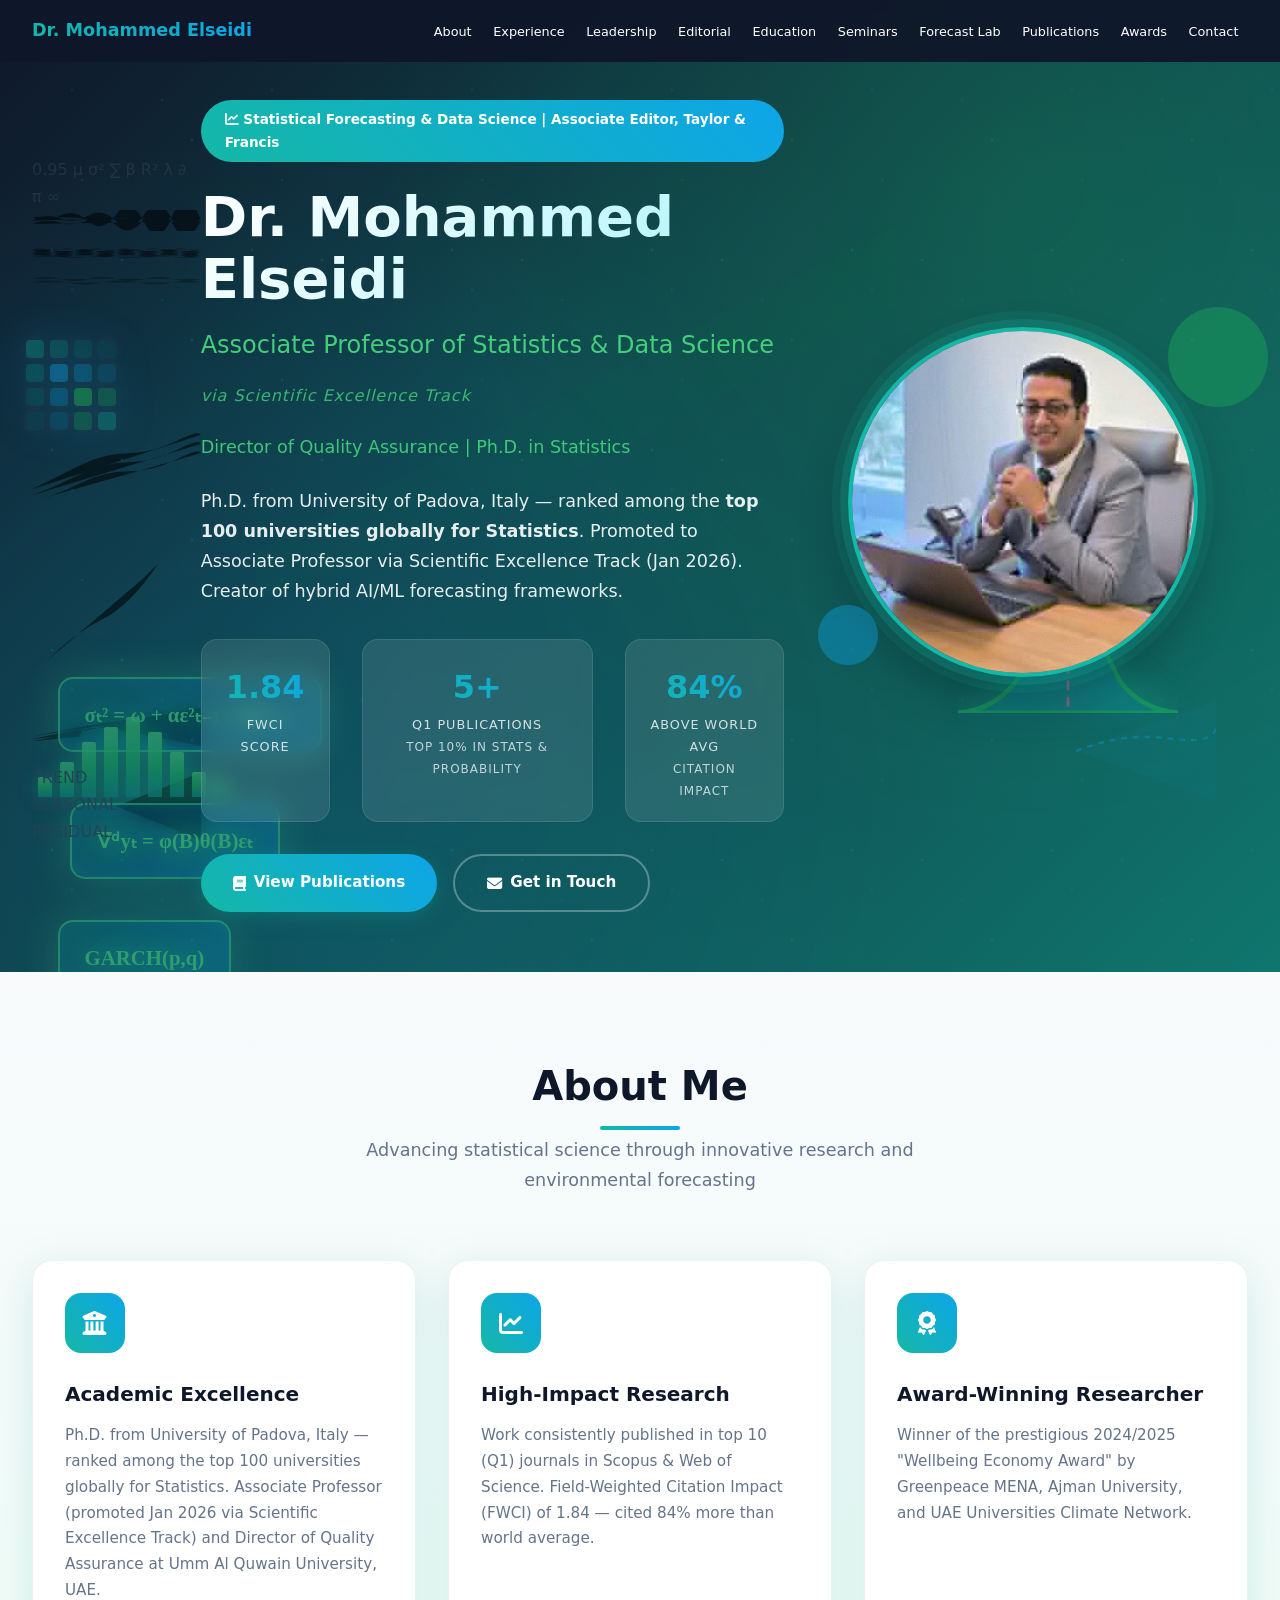
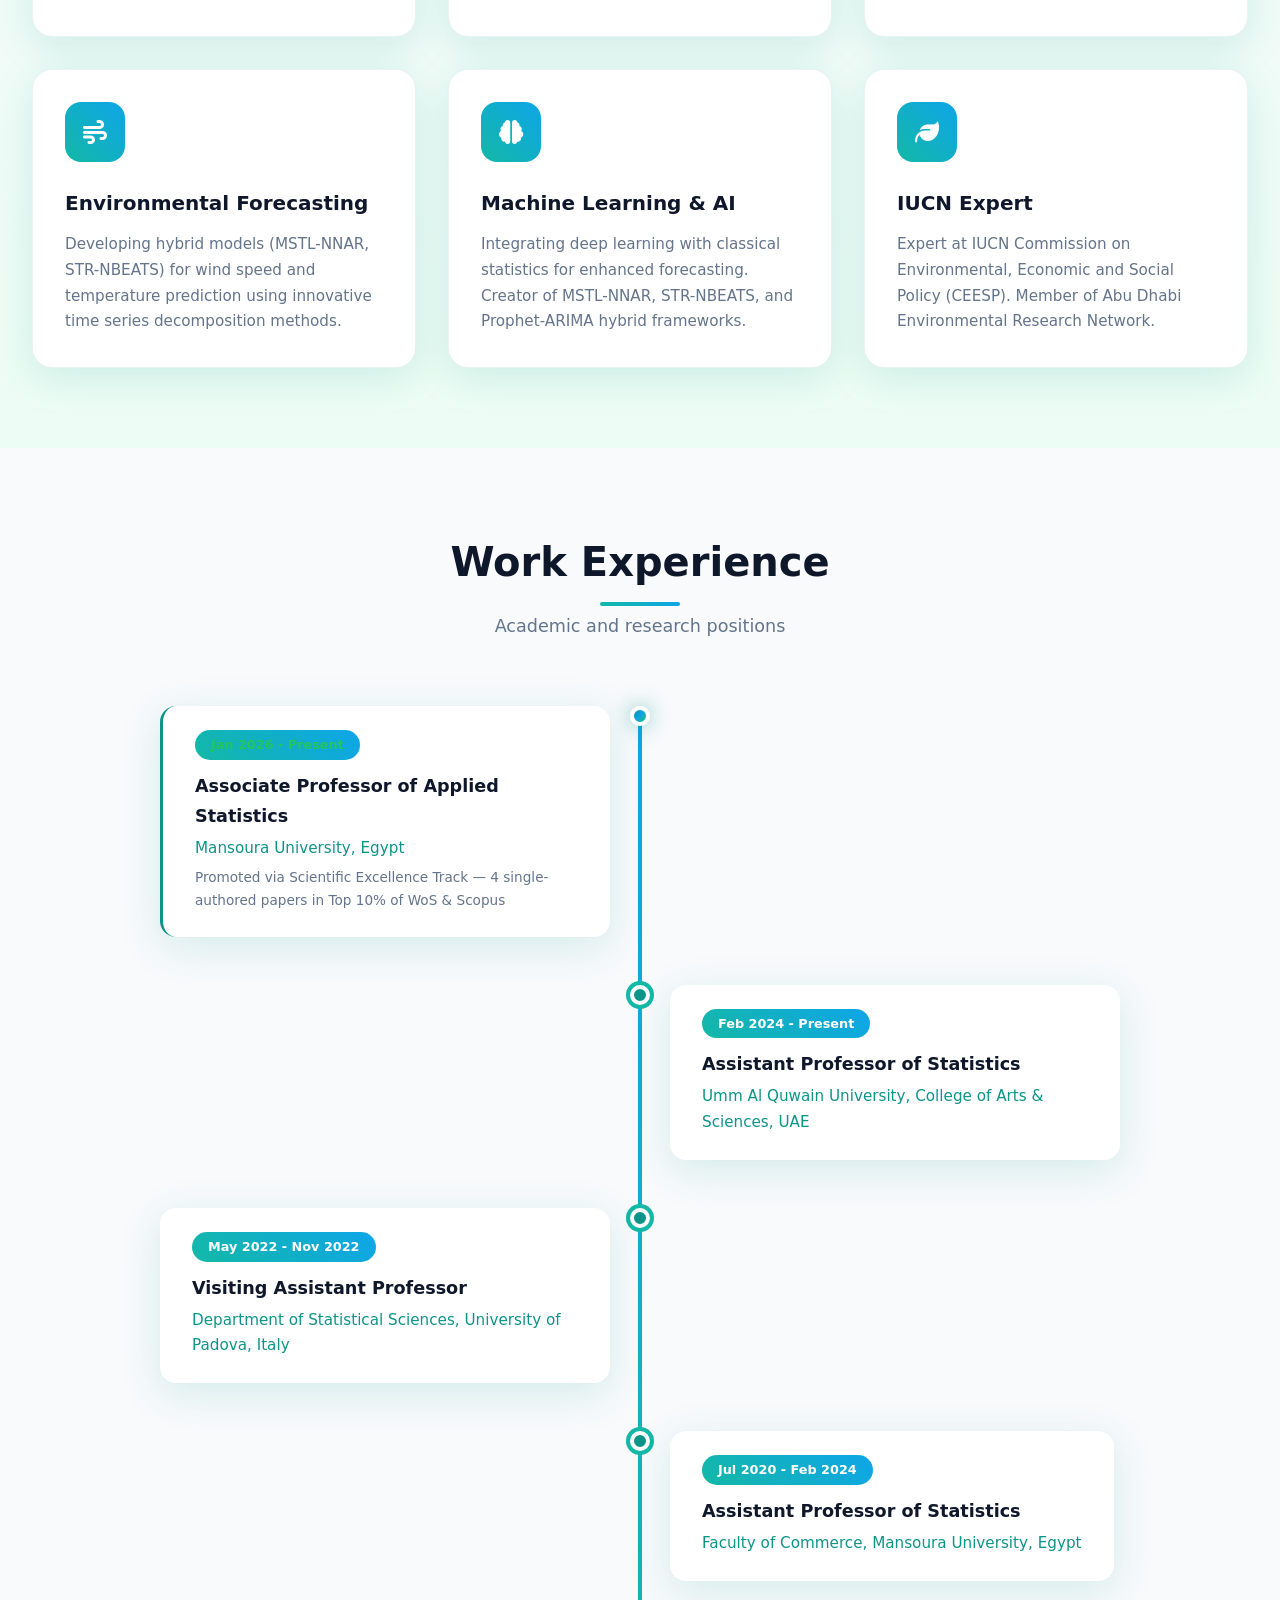
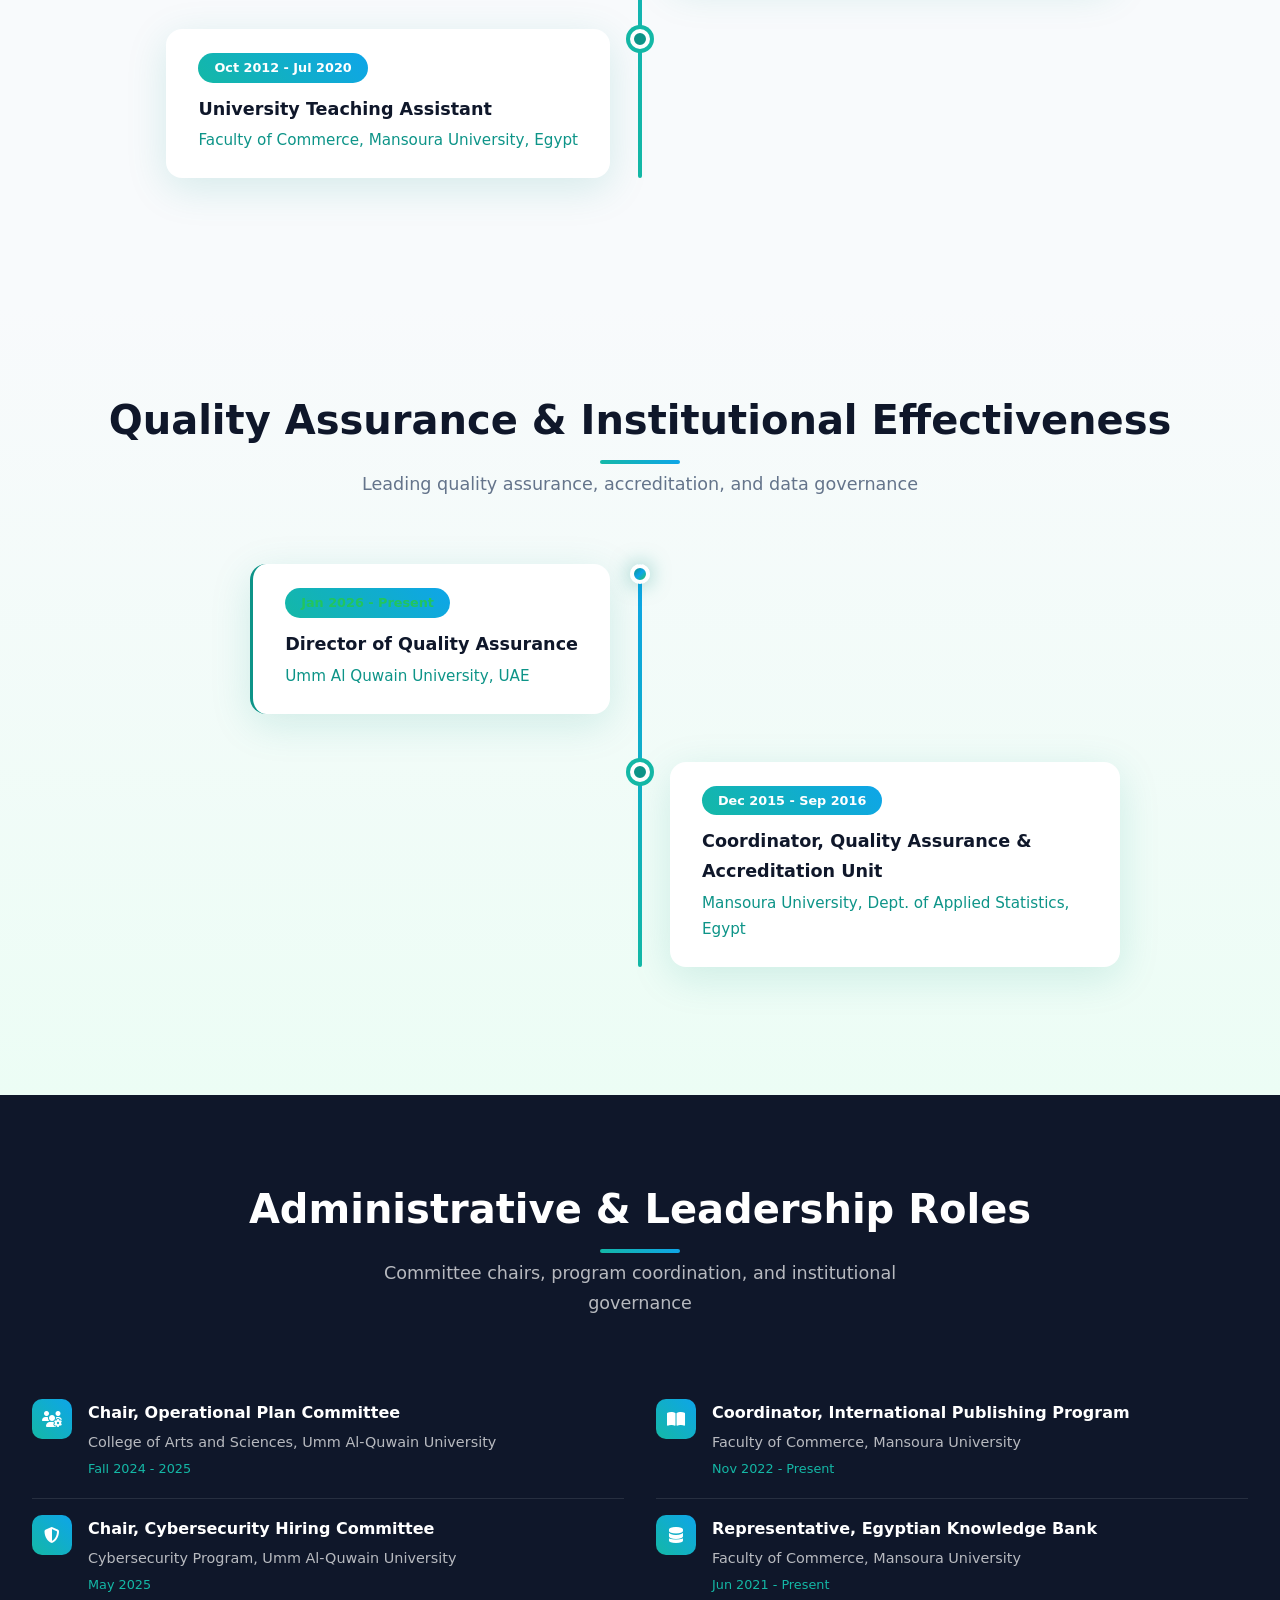
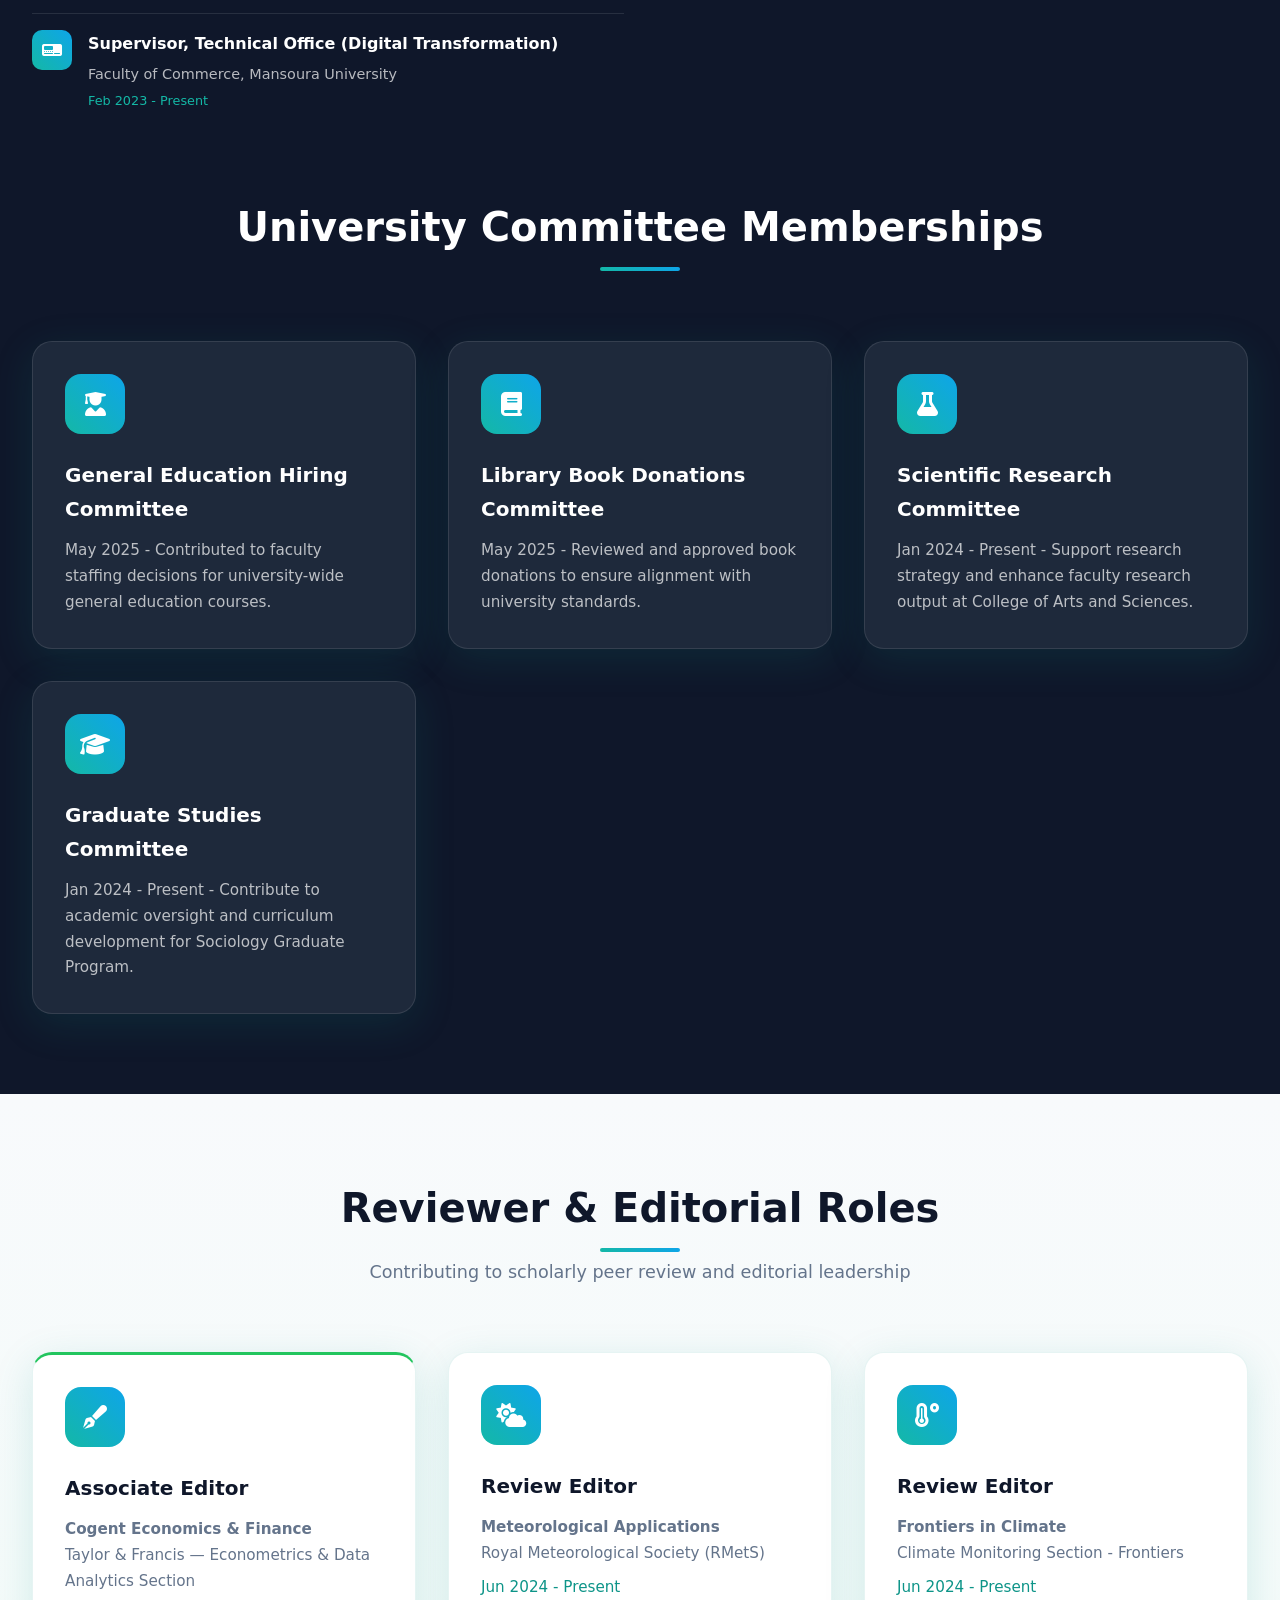
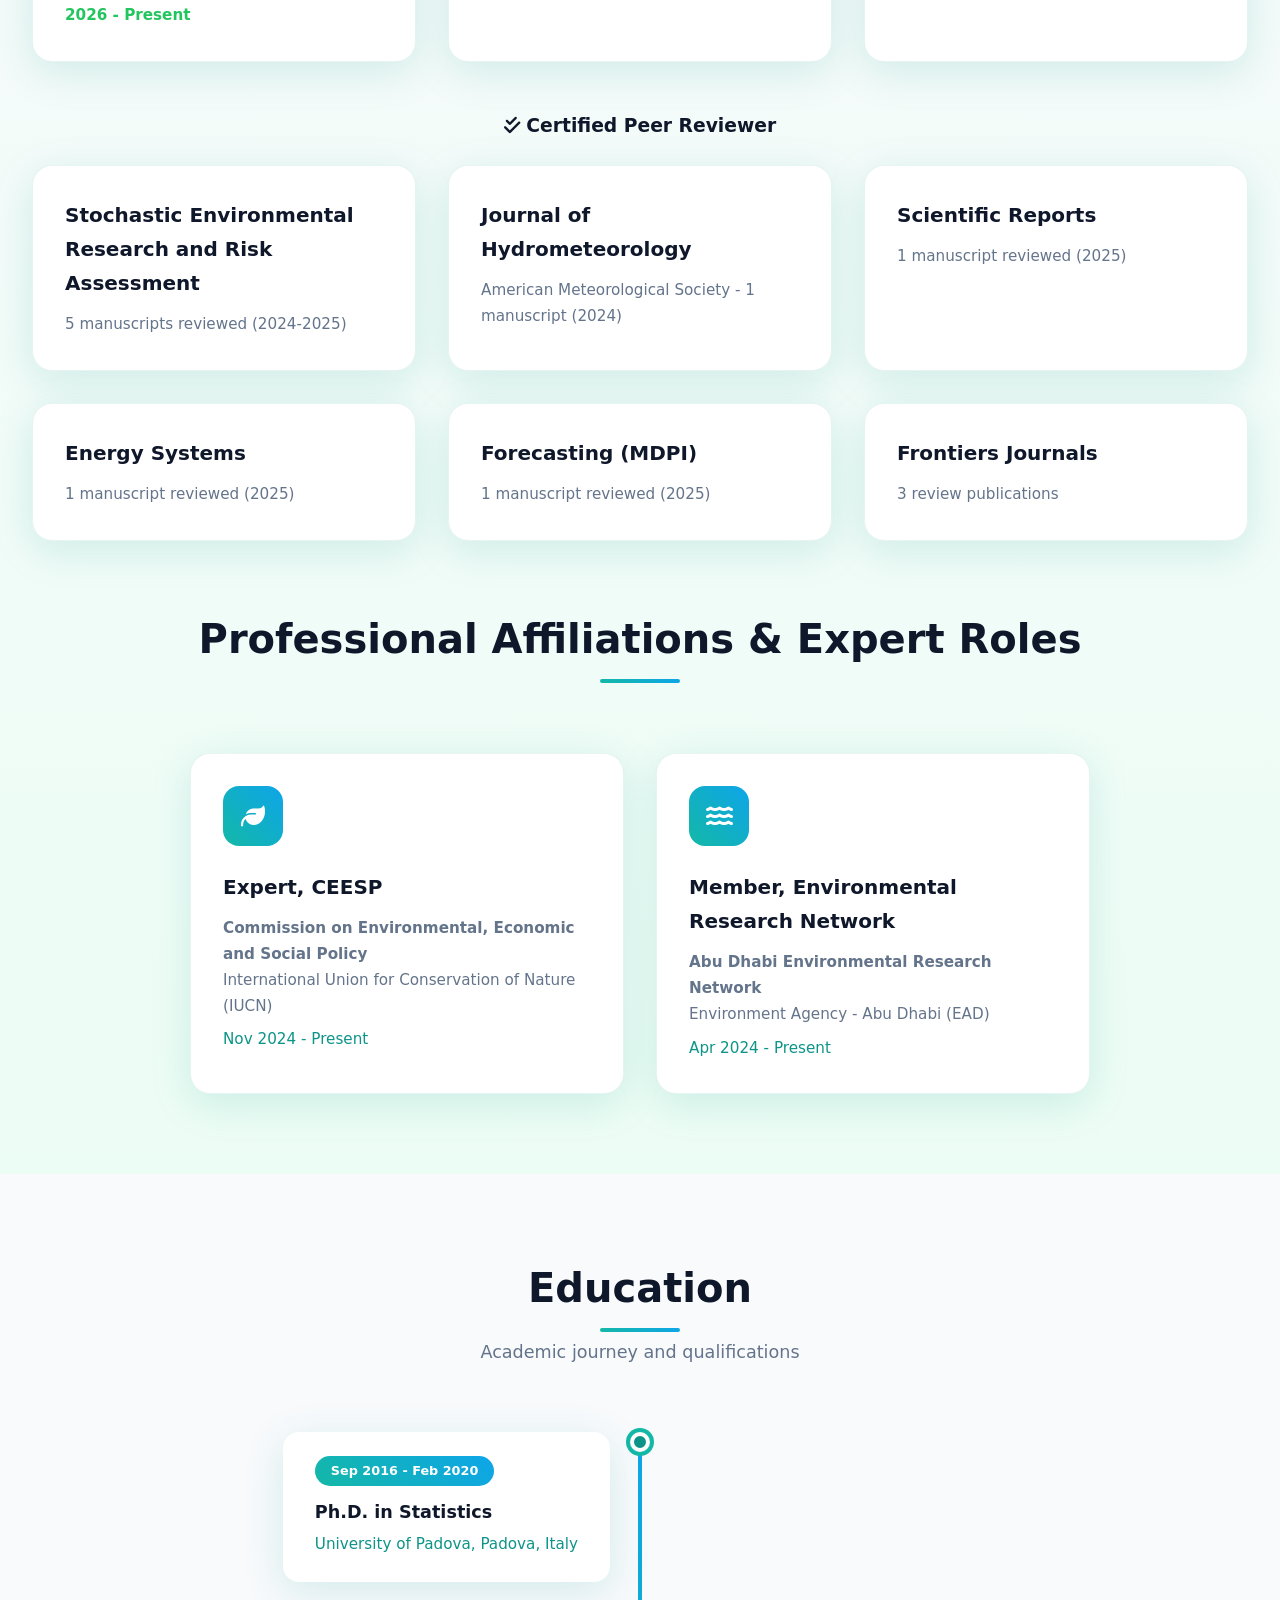
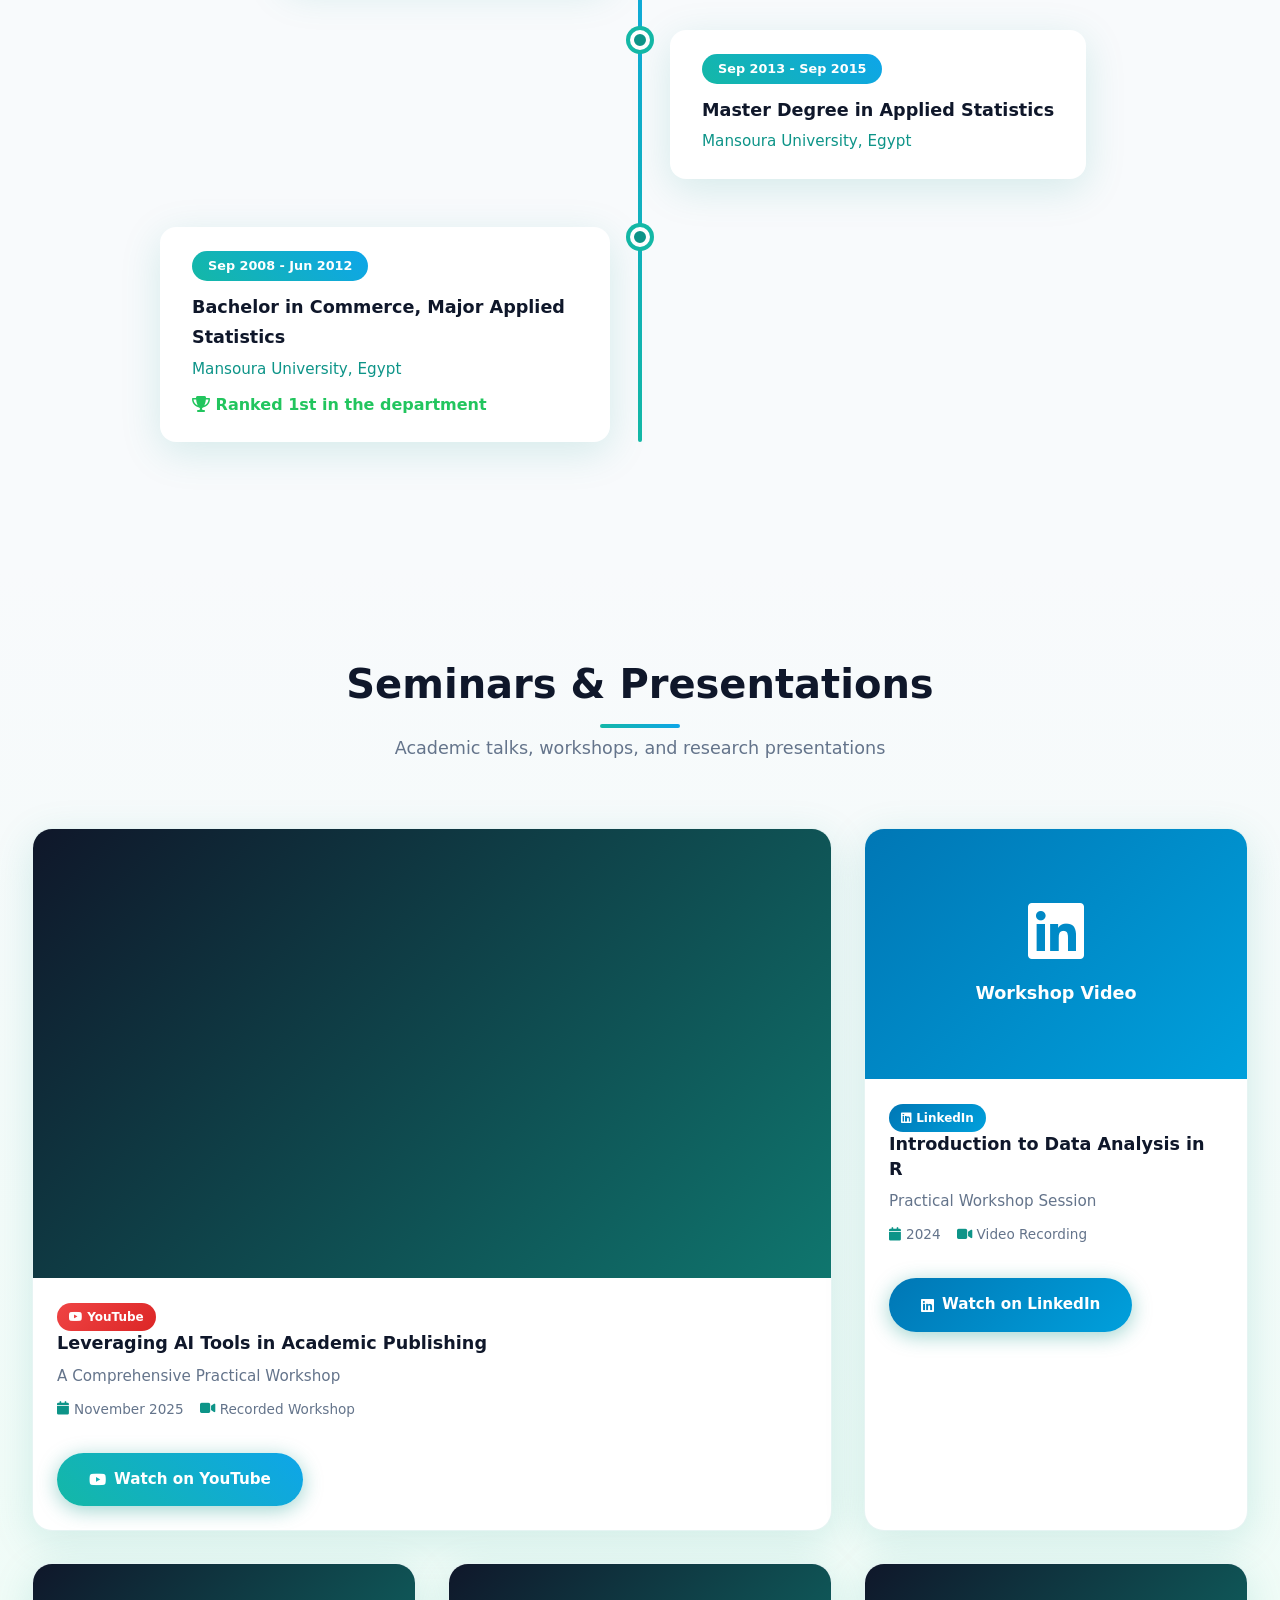
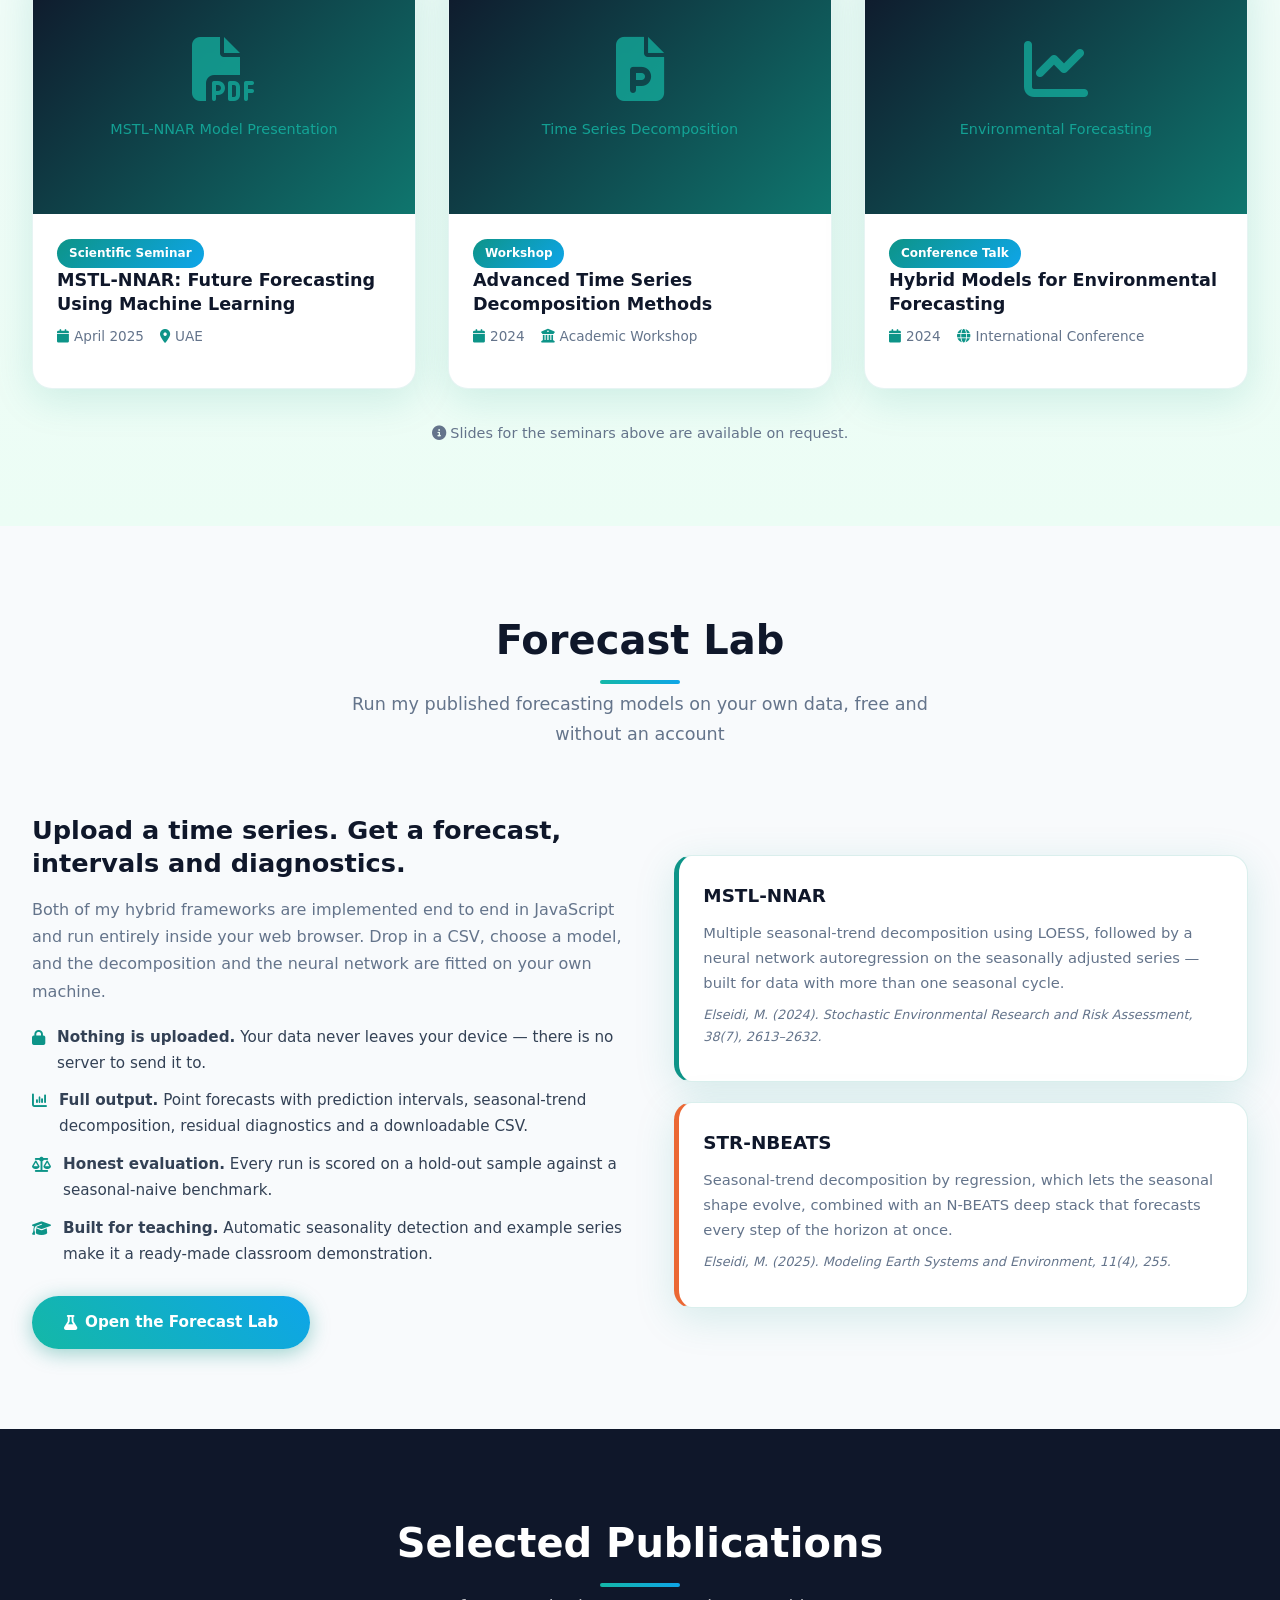
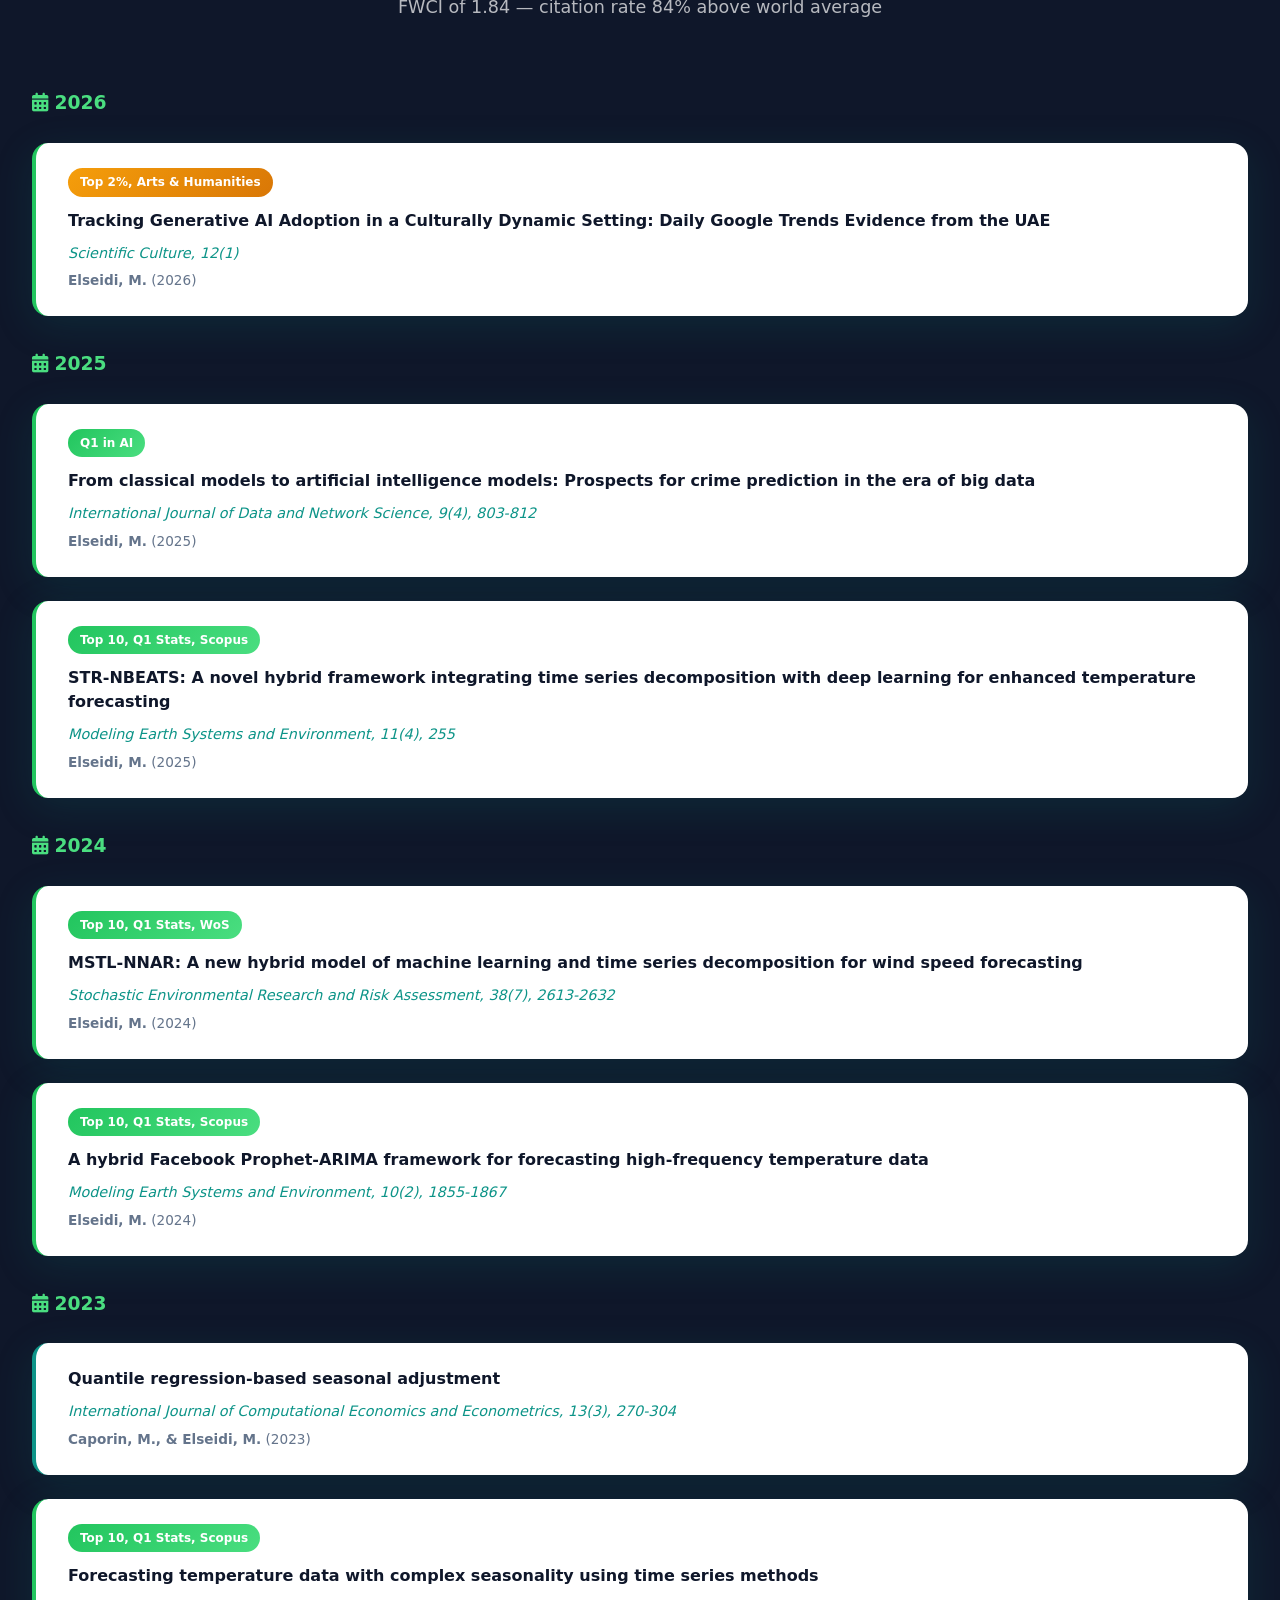
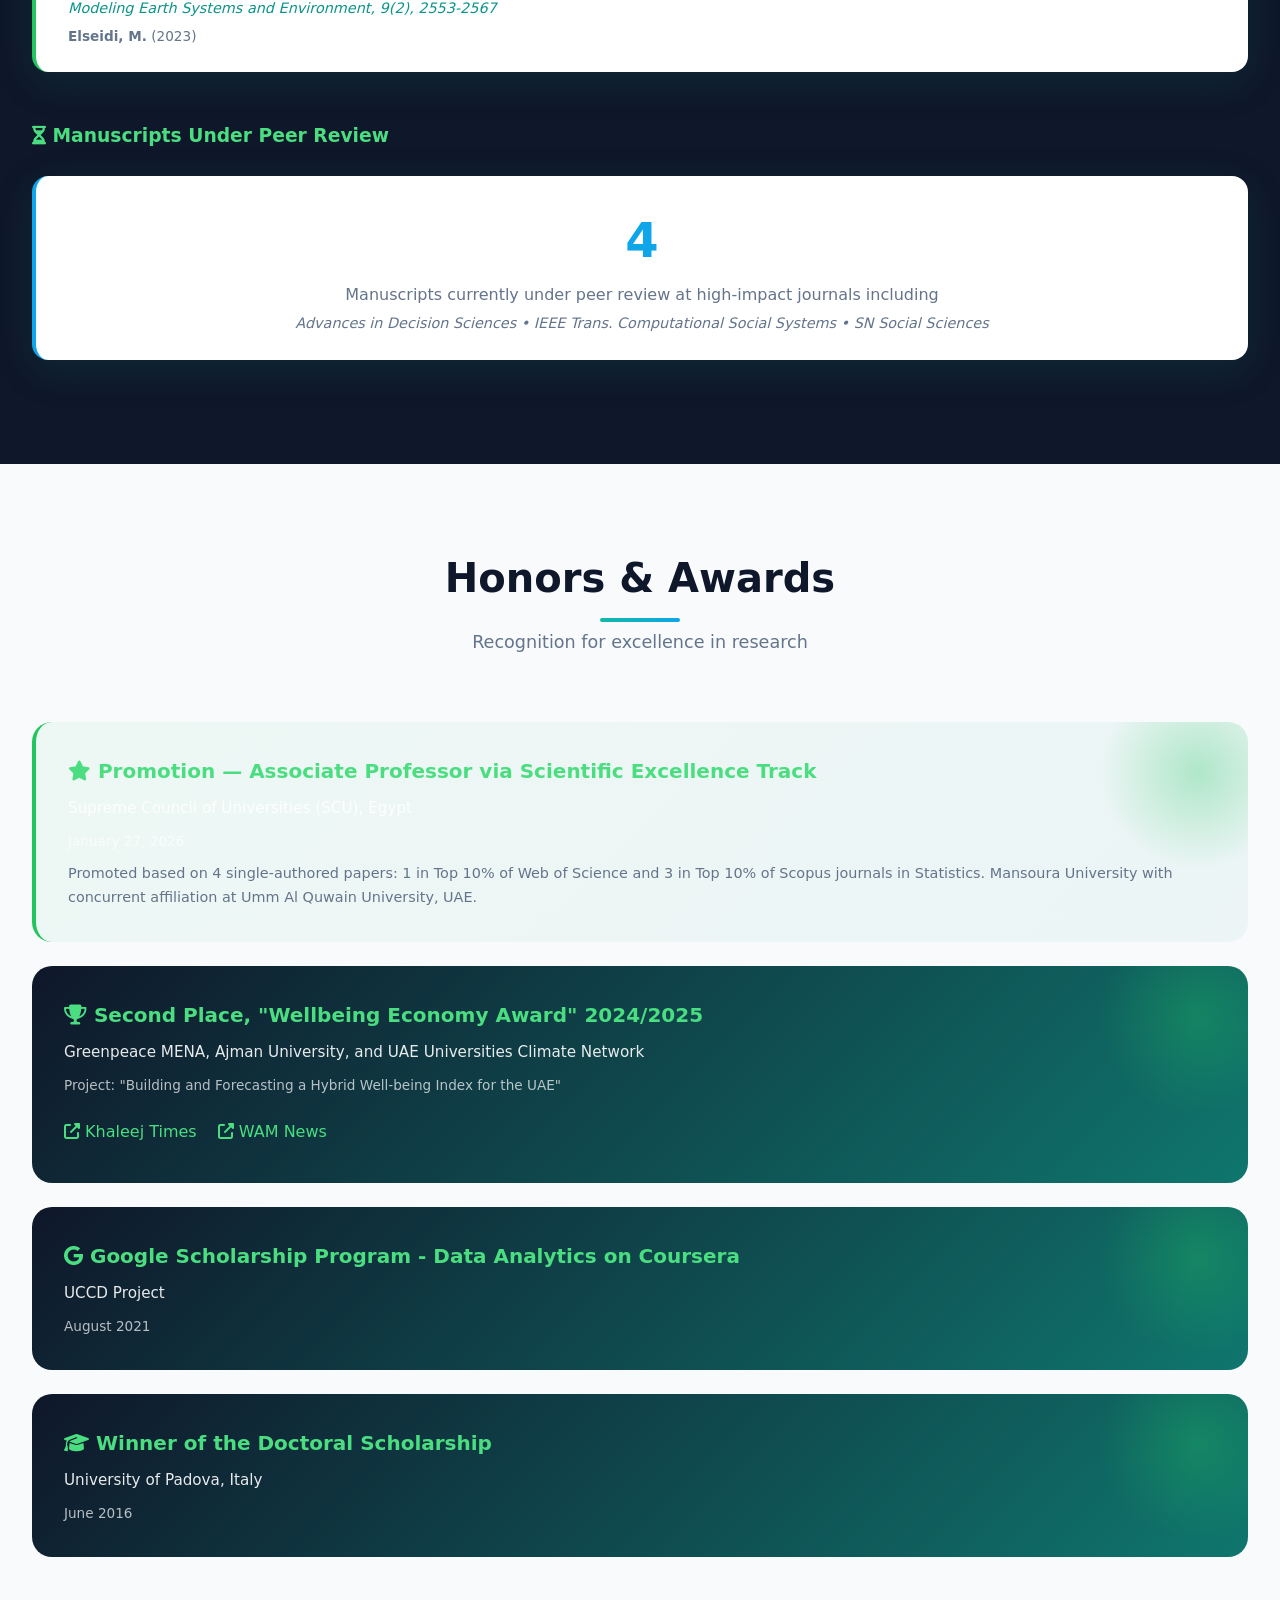
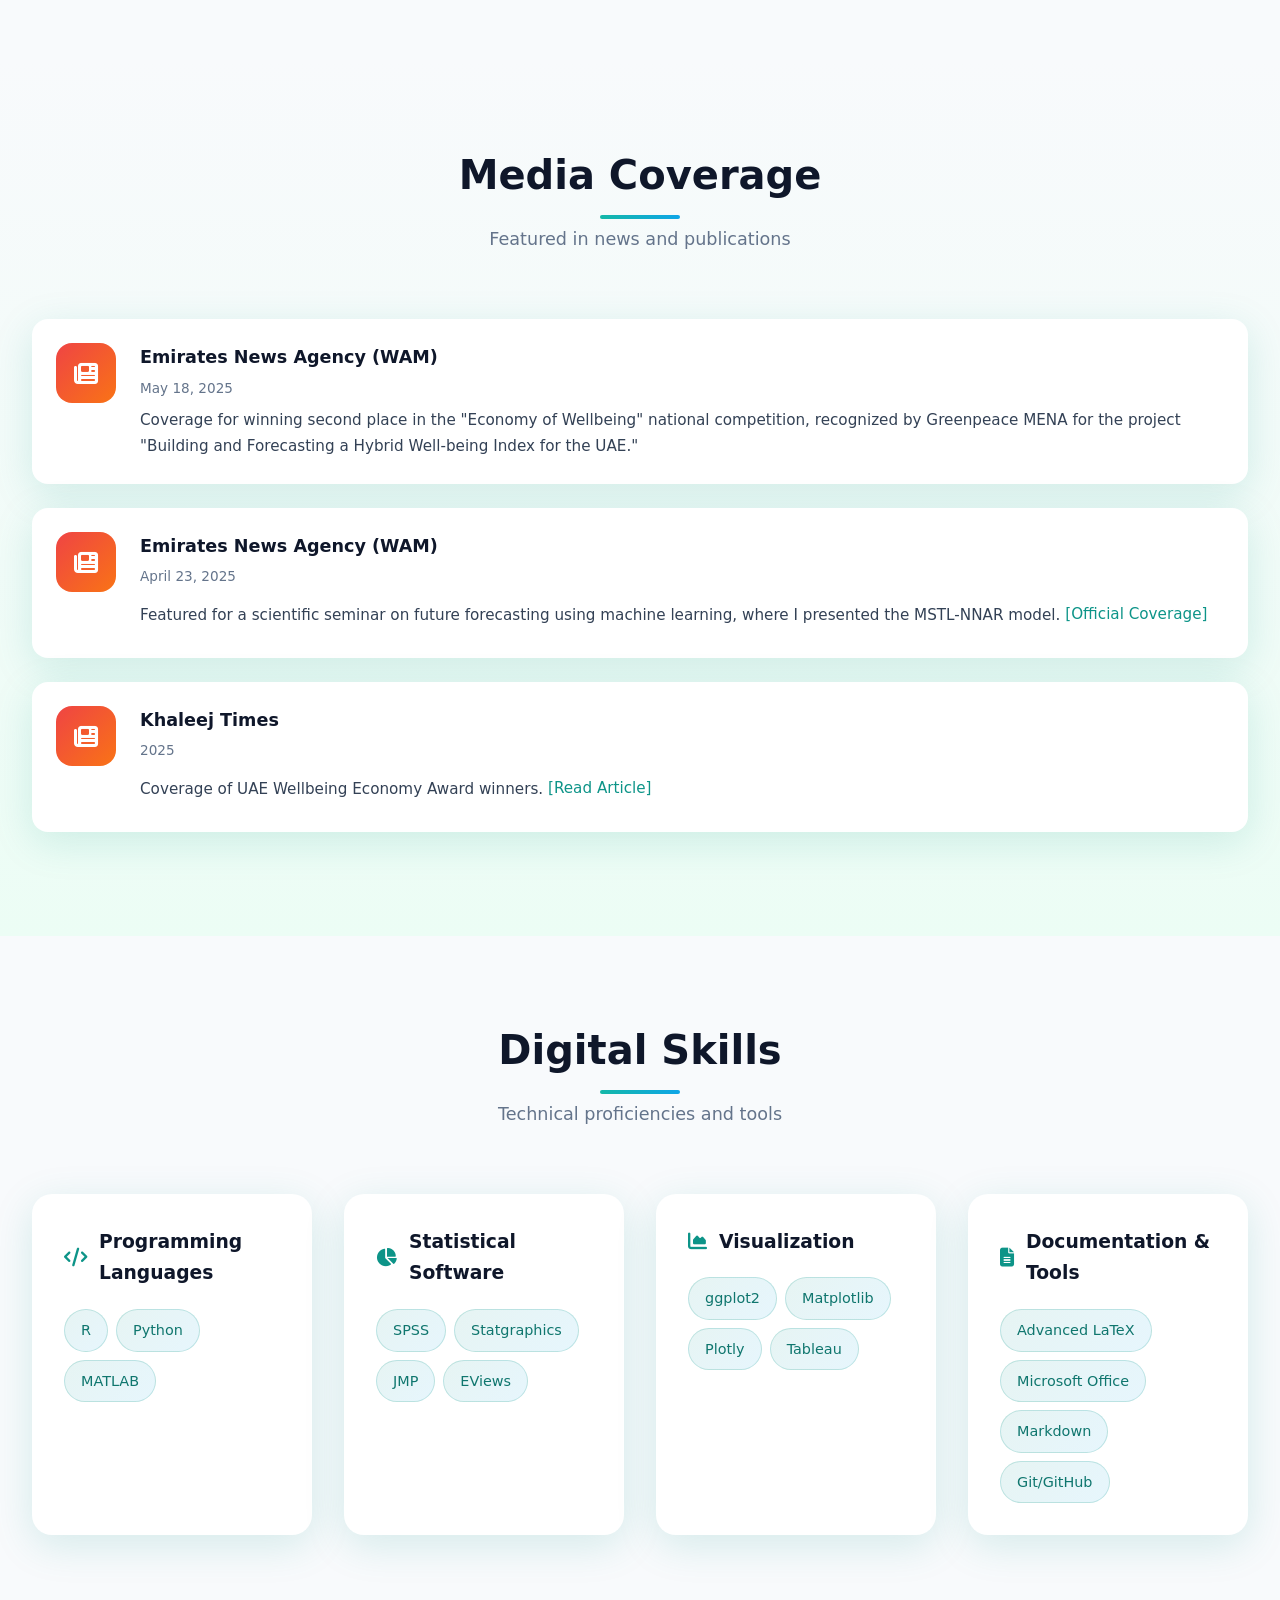
==== index.html @ a6ea99f8 "Add the portrait to the repo and use it for sharing previews The photo previously lived only on Goog" ====
<!DOCTYPE html>
<html lang="en">
<head>
    <meta charset="UTF-8">
    <meta name="viewport" content="width=device-width, initial-scale=1.0">
    <title>Dr. Mohammed Elseidi | Associate Professor of Statistics & Data Science</title>
    <meta name="description" content="Dr. Mohammed Elseidi - Associate Professor of Statistics & Data Science | Director of Quality Assurance | Ph.D. from University of Padova. Specialized in time series forecasting, ML/AI, and environmental data science.">
    <link rel="canonical" href="https://melseidi.github.io/mohammed-elseidi-website/">
    <meta name="author" content="Dr. Mohammed Elseidi">
    <meta name="theme-color" content="#0f172a">
    <meta name="robots" content="index, follow">

    <!-- Social sharing cards -->
    <meta property="og:type" content="profile">
    <meta property="og:title" content="Dr. Mohammed Elseidi | Associate Professor of Statistics &amp; Data Science">
    <meta property="og:description" content="Time series forecasting researcher, creator of the MSTL-NNAR and STR-NBEATS hybrid frameworks. Associate Professor and Director of Quality Assurance, Umm Al Quwain University.">
    <meta property="og:url" content="https://melseidi.github.io/mohammed-elseidi-website/">
    <meta property="og:image" content="https://melseidi.github.io/mohammed-elseidi-website/assets/profile.jpg">
    <meta property="og:site_name" content="Dr. Mohammed Elseidi">
    <meta property="profile:first_name" content="Mohammed">
    <meta property="profile:last_name" content="Elseidi">
    <meta name="twitter:card" content="summary">
    <meta name="twitter:title" content="Dr. Mohammed Elseidi | Statistics &amp; Data Science">
    <meta name="twitter:description" content="Time series forecasting, hybrid ML models, environmental data science. Try the models on your own data in the Forecast Lab.">
    <meta name="twitter:image" content="https://melseidi.github.io/mohammed-elseidi-website/assets/profile.jpg">

    <link rel="icon" href="favicon.svg" type="image/svg+xml">
    <link rel="apple-touch-icon" href="favicon.svg">

    <link rel="preconnect" href="https://cdnjs.cloudflare.com" crossorigin>
    <link rel="stylesheet" href="https://cdnjs.cloudflare.com/ajax/libs/font-awesome/6.4.0/css/all.min.css">

    <!-- Structured data so search engines understand who this page is about -->
    <script type="application/ld+json">
    {
      "@context": "https://schema.org",
      "@type": "Person",
      "name": "Mohammed Elseidi",
      "honorificPrefix": "Dr.",
      "givenName": "Mohammed",
      "familyName": "Elseidi",
      "jobTitle": "Associate Professor of Statistics & Data Science",
      "description": "Associate Professor of Statistics and Data Science and Director of Quality Assurance at Umm Al Quwain University. Research in time series forecasting, hybrid machine-learning models and environmental data science.",
      "url": "https://melseidi.github.io/mohammed-elseidi-website/",
      "image": "https://melseidi.github.io/mohammed-elseidi-website/assets/profile.jpg",
      "email": "mailto:drmohammed.elseidi@uaqu.ac.ae",
      "worksFor": {
        "@type": "CollegeOrUniversity",
        "name": "Umm Al Quwain University",
        "address": { "@type": "PostalAddress", "addressCountry": "AE", "addressLocality": "Umm Al Quwain" }
      },
      "alumniOf": [
        { "@type": "CollegeOrUniversity", "name": "University of Padova" },
        { "@type": "CollegeOrUniversity", "name": "Mansoura University" }
      ],
      "knowsAbout": ["Time series forecasting", "Statistics", "Machine learning", "Seasonal-trend decomposition", "Environmental data science", "Quality assurance in higher education"],
      "sameAs": [
        "https://www.linkedin.com/in/mohammed-elseidi-7a3288154/",
        "https://www.researchgate.net/profile/Mohammed-Elseidi-2",
        "https://loop.frontiersin.org/people/2758882/overview"
      ]
    }
    </script>
    <style>
        /* ===== Root Variables - Environmental/Data Science Theme ===== */
        :root {
            --primary: #0d9488;
            --primary-dark: #0f766e;
            --primary-light: #14b8a6;
            --secondary: #0ea5e9;
            --secondary-dark: #0284c7;
            --accent: #22c55e;
            --accent-light: #4ade80;
            --dark: #0f172a;
            --dark-light: #1e293b;
            --text: #334155;
            --text-light: #64748b;
            --white: #ffffff;
            --off-white: #f8fafc;
            --gradient-1: linear-gradient(135deg, #0d9488 0%, #0ea5e9 50%, #22c55e 100%);
            --gradient-2: linear-gradient(135deg, #0f172a 0%, #0f766e 100%);
            --gradient-3: linear-gradient(45deg, #14b8a6, #0ea5e9);
            --shadow: 0 10px 40px rgba(13, 148, 136, 0.15);
            --shadow-lg: 0 25px 50px rgba(13, 148, 136, 0.2);
        }

        /* ===== Reset & Base ===== */
        * {
            margin: 0;
            padding: 0;
            box-sizing: border-box;
        }

        html {
            scroll-behavior: smooth;
        }

        body {
            font-family: 'Segoe UI', system-ui, -apple-system, sans-serif;
            line-height: 1.7;
            color: var(--text);
            background: var(--off-white);
            overflow-x: hidden;
        }

        a {
            text-decoration: none;
            color: var(--primary);
            transition: all 0.3s ease;
        }

        a:hover {
            color: var(--secondary);
        }

        /* Keyboard users get a clear focus ring; mouse users do not */
        a:focus-visible, button:focus-visible, [tabindex]:focus-visible {
            outline: 3px solid var(--secondary);
            outline-offset: 3px;
            border-radius: 4px;
        }

        .skip-link {
            position: absolute;
            top: -100px;
            left: 1rem;
            z-index: 2000;
            background: var(--primary);
            color: var(--white);
            padding: 0.75rem 1.25rem;
            border-radius: 0 0 10px 10px;
            font-weight: 600;
        }
        .skip-link:focus { top: 0; color: var(--white); }

        /* Anchored sections stop below the fixed navbar instead of under it */
        section[id] { scroll-margin-top: 80px; }

        @media (prefers-reduced-motion: reduce) {
            *, *::before, *::after {
                animation-duration: 0.01ms !important;
                animation-iteration-count: 1 !important;
                transition-duration: 0.01ms !important;
            }
            html { scroll-behavior: auto; }
        }

        /* ===== Navigation ===== */
        .navbar {
            position: fixed;
            top: 0;
            width: 100%;
            background: rgba(15, 23, 42, 0.95);
            backdrop-filter: blur(10px);
            padding: 1rem 0;
            z-index: 1000;
            transition: all 0.3s ease;
        }

        .nav-container {
            max-width: 1400px;
            margin: 0 auto;
            padding: 0 2rem;
            display: flex;
            justify-content: space-between;
            align-items: center;
        }

        .nav-logo {
            font-size: 1.25rem;
            font-weight: 700;
            white-space: nowrap;
            flex: none;
            background: var(--gradient-3);
            -webkit-background-clip: text;
            -webkit-text-fill-color: transparent;
            background-clip: text;
        }

        .nav-links {
            display: flex;
            list-style: none;
            gap: 0.5rem;
            flex-wrap: wrap;
            justify-content: center;
        }

        .nav-links a {
            color: var(--white);
            padding: 0.5rem 0.85rem;
            border-radius: 25px;
            font-size: 0.85rem;
            white-space: nowrap;
            font-weight: 500;
            transition: all 0.3s ease;
        }

        .nav-links a:hover {
            background: var(--primary);
            color: var(--white);
        }

        .nav-toggle {
            display: none;
            flex-direction: column;
            cursor: pointer;
            gap: 5px;
            background: none;
            border: 0;
            padding: 0.5rem;
            margin: -0.5rem;
        }
        .nav-toggle span { transition: transform 0.25s ease, opacity 0.25s ease; }
        .nav-toggle[aria-expanded="true"] span:nth-child(1) { transform: translateY(8px) rotate(45deg); }
        .nav-toggle[aria-expanded="true"] span:nth-child(2) { opacity: 0; }
        .nav-toggle[aria-expanded="true"] span:nth-child(3) { transform: translateY(-8px) rotate(-45deg); }

        .nav-toggle span {
            width: 25px;
            height: 3px;
            background: var(--white);
            border-radius: 2px;
            transition: 0.3s;
        }

        /* ===== Hero Section ===== */
        .hero {
            min-height: 100vh;
            background: var(--gradient-2);
            display: flex;
            align-items: center;
            padding: 100px 2rem 60px;
            position: relative;
            overflow: hidden;
        }

        .hero::before {
            content: '';
            position: absolute;
            top: 0;
            left: 0;
            right: 0;
            bottom: 0;
            background:
                radial-gradient(circle at 20% 80%, rgba(14, 165, 233, 0.15) 0%, transparent 50%),
                radial-gradient(circle at 80% 20%, rgba(34, 197, 94, 0.15) 0%, transparent 50%),
                radial-gradient(circle at 40% 40%, rgba(13, 148, 136, 0.1) 0%, transparent 40%);
            pointer-events: none;
        }

        /* Animated data particles */
        .hero::after {
            content: '';
            position: absolute;
            width: 100%;
            height: 100%;
            background-image:
                radial-gradient(2px 2px at 20px 30px, rgba(20, 184, 166, 0.4), transparent),
                radial-gradient(2px 2px at 40px 70px, rgba(14, 165, 233, 0.3), transparent),
                radial-gradient(2px 2px at 50px 160px, rgba(34, 197, 94, 0.3), transparent),
                radial-gradient(2px 2px at 90px 40px, rgba(20, 184, 166, 0.4), transparent),
                radial-gradient(2px 2px at 130px 80px, rgba(14, 165, 233, 0.3), transparent),
                radial-gradient(2px 2px at 160px 120px, rgba(34, 197, 94, 0.4), transparent);
            background-size: 200px 200px;
            animation: sparkle 4s linear infinite;
            opacity: 0.6;
        }

        @keyframes sparkle {
            0% { transform: translateY(0); }
            100% { transform: translateY(-200px); }
        }

        /* Binary Data Stream */
        .binary-stream {
            position: absolute;
            width: 100%;
            height: 100%;
            overflow: hidden;
            opacity: 0.25;
        }

        .binary-column {
            position: absolute;
            top: -100%;
            font-family: 'Courier New', monospace;
            font-size: 16px;
            font-weight: bold;
            color: #4ade80;
            writing-mode: vertical-rl;
            animation: binaryFall 12s linear infinite;
            text-shadow: 0 0 15px #4ade80, 0 0 30px #22c55e, 0 0 45px #0ea5e9;
        }

        .binary-column:nth-child(odd) {
            color: #0ea5e9;
            text-shadow: 0 0 15px #0ea5e9, 0 0 30px #14b8a6, 0 0 45px #f472b6;
        }

        .binary-column:nth-child(1) { left: 3%; animation-delay: 0s; animation-duration: 12s; }
        .binary-column:nth-child(2) { left: 8%; animation-delay: 2s; animation-duration: 18s; }
        .binary-column:nth-child(3) { left: 13%; animation-delay: 4s; animation-duration: 14s; }
        .binary-column:nth-child(4) { left: 18%; animation-delay: 1s; animation-duration: 16s; }
        .binary-column:nth-child(5) { left: 23%; animation-delay: 3s; animation-duration: 13s; }
        .binary-column:nth-child(6) { left: 78%; animation-delay: 5s; animation-duration: 17s; }
        .binary-column:nth-child(7) { left: 83%; animation-delay: 2.5s; animation-duration: 15s; }
        .binary-column:nth-child(8) { left: 88%; animation-delay: 4.5s; animation-duration: 14s; }
        .binary-column:nth-child(9) { left: 93%; animation-delay: 1.5s; animation-duration: 16s; }
        .binary-column:nth-child(10) { left: 98%; animation-delay: 3.5s; animation-duration: 13s; }

        @keyframes binaryFall {
            0% { transform: translateY(0); }
            100% { transform: translateY(200vh); }
        }

        /* Formula Boxes */
        .formula-boxes {
            position: absolute;
            width: 100%;
            height: 100%;
            pointer-events: none;
            z-index: 0;
        }

        /* The animated background is decoration: it sits behind the copy and
           is toned down so the headline, not the maths, is what reads first. */
        .bg-animation { opacity: 0.55; pointer-events: none; }

        .formula-box {
            position: absolute;
            background: linear-gradient(135deg, rgba(13, 148, 136, 0.4), rgba(14, 165, 233, 0.4));
            border: 2px solid rgba(74, 222, 128, 0.7);
            border-radius: 15px;
            padding: 18px 25px;
            font-family: 'Times New Roman', serif;
            font-size: 1.3rem;
            font-weight: bold;
            color: #4ade80;
            backdrop-filter: blur(8px);
            animation: formulaFloat 12s ease-in-out infinite;
            white-space: nowrap;
            text-shadow: 0 0 25px rgba(74, 222, 128, 1), 0 0 50px rgba(14, 165, 233, 0.7);
            box-shadow: 0 0 40px rgba(74, 222, 128, 0.4), inset 0 0 25px rgba(14, 165, 233, 0.2);
        }

        /* Position formula boxes away from name and photo */
        .formula-box:nth-child(1) { top: 45%; left: 2%; animation-delay: 0s; }
        .formula-box:nth-child(2) { top: 82%; right: 25%; animation-delay: 4s; }
        .formula-box:nth-child(3) { top: 70%; left: 2%; animation-delay: 8s; }
        .formula-box:nth-child(4) { top: 88%; left: 5%; animation-delay: 12s; }
        .formula-box:nth-child(5) { top: 58%; left: 3%; animation-delay: 6s; }
        .formula-box:nth-child(6) { top: 85%; right: 5%; animation-delay: 10s; }

        @keyframes formulaFloat {
            0%, 100% { transform: translate(0, 0) rotate(0deg); opacity: 0.7; }
            25% { transform: translate(10px, -20px) rotate(2deg); opacity: 1; }
            50% { transform: translate(-5px, -40px) rotate(-1deg); opacity: 0.8; }
            75% { transform: translate(15px, -20px) rotate(1deg); opacity: 0.9; }
        }

        /* Scatter Plot Dots */
        .scatter-plot {
            position: absolute;
            width: 100%;
            height: 100%;
        }

        .scatter-dot {
            position: absolute;
            width: 12px;
            height: 12px;
            background: linear-gradient(135deg, #f472b6, #0ea5e9);
            border-radius: 50%;
            opacity: 0;
            box-shadow: 0 0 20px #f472b6, 0 0 40px #0ea5e9;
            animation: scatterAppear 6s ease-in-out infinite;
        }

        .scatter-dot:nth-child(1) { top: 20%; left: 25%; animation-delay: 0s; }
        .scatter-dot:nth-child(2) { top: 35%; left: 28%; animation-delay: 0.3s; }
        .scatter-dot:nth-child(3) { top: 25%; left: 32%; animation-delay: 0.6s; }
        .scatter-dot:nth-child(4) { top: 40%; left: 35%; animation-delay: 0.9s; }
        .scatter-dot:nth-child(5) { top: 30%; left: 38%; animation-delay: 1.2s; }
        .scatter-dot:nth-child(6) { top: 45%; left: 42%; animation-delay: 1.5s; }
        .scatter-dot:nth-child(7) { top: 35%; left: 45%; animation-delay: 1.8s; }
        .scatter-dot:nth-child(8) { top: 50%; left: 48%; animation-delay: 2.1s; }
        .scatter-dot:nth-child(9) { top: 40%; left: 52%; animation-delay: 2.4s; }
        .scatter-dot:nth-child(10) { top: 55%; left: 55%; animation-delay: 2.7s; }
        .scatter-dot:nth-child(11) { top: 45%; left: 58%; animation-delay: 3s; }
        .scatter-dot:nth-child(12) { top: 60%; left: 62%; animation-delay: 3.3s; }

        @keyframes scatterAppear {
            0%, 100% { opacity: 0; transform: scale(0); }
            20% { opacity: 0.8; transform: scale(1.5); }
            40%, 80% { opacity: 0.6; transform: scale(1); }
        }

        /* Regression Line */
        .regression-line {
            position: absolute;
            top: 15%;
            left: 20%;
            width: 50%;
            height: 50%;
            opacity: 0.5;
        }

        .regression-line svg {
            width: 100%;
            height: 100%;
        }

        .reg-path {
            fill: none;
            stroke: var(--accent);
            stroke-width: 2;
            stroke-dasharray: 500;
            stroke-dashoffset: 500;
            animation: drawRegression 6s ease-in-out infinite;
        }

        .confidence-band {
            fill: rgba(34, 197, 94, 0.1);
            animation: bandPulse 6s ease-in-out infinite;
        }

        @keyframes drawRegression {
            0% { stroke-dashoffset: 500; }
            50% { stroke-dashoffset: 0; }
            100% { stroke-dashoffset: -500; }
        }

        @keyframes bandPulse {
            0%, 100% { opacity: 0.1; }
            50% { opacity: 0.3; }
        }

        /* Time Series Forecast */
        .forecast-area {
            position: absolute;
            bottom: 15%;
            right: 5%;
            width: 350px;
            height: 150px;
            opacity: 0.6;
        }

        .forecast-area svg {
            width: 100%;
            height: 100%;
        }

        .historical-line {
            fill: none;
            stroke: var(--primary-light);
            stroke-width: 2;
            stroke-dasharray: 300;
            stroke-dashoffset: 300;
            animation: drawForecast 8s ease-in-out infinite;
        }

        .forecast-line {
            fill: none;
            stroke: var(--secondary);
            stroke-width: 2;
            stroke-dasharray: 5, 5;
            stroke-dashoffset: 200;
            animation: drawForecast 8s ease-in-out infinite 2s;
        }

        .forecast-cone {
            fill: rgba(14, 165, 233, 0.15);
            animation: conePulse 8s ease-in-out infinite;
        }

        @keyframes drawForecast {
            0% { stroke-dashoffset: 300; }
            50% { stroke-dashoffset: 0; }
            100% { stroke-dashoffset: -300; }
        }

        @keyframes conePulse {
            0%, 100% { opacity: 0; }
            30%, 70% { opacity: 0.2; }
        }

        /* Deep Learning Methods Network */
        .dl-network {
            position: absolute;
            bottom: 8%;
            left: 3%;
            width: 400px;
            height: 280px;
            opacity: 1;
        }

        .dl-node {
            position: absolute;
            padding: 10px 18px;
            background: linear-gradient(135deg, rgba(13, 148, 136, 0.9), rgba(14, 165, 233, 0.9));
            border: 2px solid #4ade80;
            border-radius: 25px;
            color: #fff;
            font-family: 'Segoe UI', system-ui, sans-serif;
            font-size: 0.9rem;
            font-weight: 700;
            text-shadow: 0 0 10px rgba(255,255,255,0.5);
            box-shadow: 0 0 30px rgba(74, 222, 128, 0.6), 0 0 60px rgba(14, 165, 233, 0.4), inset 0 0 20px rgba(255,255,255,0.1);
            animation: dlNodePulse 2s ease-in-out infinite;
            z-index: 10;
        }

        .dl-node-1 { top: 5%; left: 0%; animation-delay: 0s; background: linear-gradient(135deg, #ec4899, #f472b6); border-color: #f472b6; }
        .dl-node-2 { top: 35%; left: 0%; animation-delay: 0.3s; background: linear-gradient(135deg, #8b5cf6, #a78bfa); border-color: #a78bfa; }
        .dl-node-3 { top: 65%; left: 0%; animation-delay: 0.6s; background: linear-gradient(135deg, #06b6d4, #22d3ee); border-color: #22d3ee; }
        .dl-node-4 { top: 5%; left: 35%; animation-delay: 0.9s; background: linear-gradient(135deg, #f59e0b, #fbbf24); border-color: #fbbf24; }
        .dl-node-5 { top: 35%; left: 40%; animation-delay: 1.2s; background: linear-gradient(135deg, #22c55e, #4ade80); border-color: #4ade80; }
        .dl-node-6 { top: 65%; left: 35%; animation-delay: 1.5s; background: linear-gradient(135deg, #ef4444, #f87171); border-color: #f87171; }

        @keyframes dlNodePulse {
            0%, 100% { transform: scale(1); box-shadow: 0 0 30px currentColor, 0 0 60px rgba(14, 165, 233, 0.4); }
            50% { transform: scale(1.08); box-shadow: 0 0 50px currentColor, 0 0 100px rgba(14, 165, 233, 0.6), 0 0 150px rgba(74, 222, 128, 0.3); }
        }

        .dl-connector {
            position: absolute;
            height: 2px;
            background: linear-gradient(90deg, #4ade80, #0ea5e9, #f472b6);
            border-radius: 2px;
            animation: connectorGlow 2s ease-in-out infinite;
            z-index: 5;
        }

        .dl-conn-1 { top: 20%; left: 22%; width: 120px; transform: rotate(15deg); animation-delay: 0s; }
        .dl-conn-2 { top: 45%; left: 25%; width: 100px; transform: rotate(-5deg); animation-delay: 0.4s; }
        .dl-conn-3 { top: 70%; left: 22%; width: 130px; transform: rotate(-20deg); animation-delay: 0.8s; }
        .dl-conn-4 { top: 25%; left: 45%; width: 80px; transform: rotate(30deg); animation-delay: 1.2s; }
        .dl-conn-5 { top: 55%; left: 40%; width: 90px; transform: rotate(-15deg); animation-delay: 1.6s; }

        @keyframes connectorGlow {
            0%, 100% { opacity: 0.4; box-shadow: 0 0 10px #4ade80; }
            50% { opacity: 1; box-shadow: 0 0 20px #4ade80, 0 0 40px #0ea5e9, 0 0 60px #f472b6; }
        }

        /* Histogram Bars */
        .histogram {
            position: absolute;
            bottom: 18%;
            left: 3%;
            display: flex;
            align-items: flex-end;
            gap: 8px;
            height: 150px;
            opacity: 0.85;
        }

        .hist-bar {
            width: 14px;
            background: linear-gradient(to top, #0d9488, #22c55e, #4ade80);
            box-shadow: 0 0 15px rgba(34, 197, 94, 0.6), 0 0 30px rgba(14, 165, 233, 0.3);
            border-radius: 2px 2px 0 0;
            animation: histGrow 4s ease-in-out infinite;
        }

        .hist-bar:nth-child(1) { height: 20px; animation-delay: 0s; }
        .hist-bar:nth-child(2) { height: 35px; animation-delay: 0.1s; }
        .hist-bar:nth-child(3) { height: 55px; animation-delay: 0.2s; }
        .hist-bar:nth-child(4) { height: 70px; animation-delay: 0.3s; }
        .hist-bar:nth-child(5) { height: 80px; animation-delay: 0.4s; }
        .hist-bar:nth-child(6) { height: 65px; animation-delay: 0.5s; }
        .hist-bar:nth-child(7) { height: 45px; animation-delay: 0.6s; }
        .hist-bar:nth-child(8) { height: 25px; animation-delay: 0.7s; }
        .hist-bar:nth-child(9) { height: 15px; animation-delay: 0.8s; }

        @keyframes histGrow {
            0%, 100% { transform: scaleY(0.3); opacity: 0.3; }
            50% { transform: scaleY(1); opacity: 0.6; }
        }

        /* Matrix Rain Effect - Enhanced Numbers Rain */
        .matrix-symbols {
            position: absolute;
            width: 100%;
            height: 100%;
            overflow: hidden;
            opacity: 0.6;
        }

        .matrix-col {
            position: absolute;
            top: -80%;
            font-family: 'Courier New', monospace;
            font-size: 16px;
            font-weight: bold;
            color: var(--accent);
            animation: matrixRain 12s linear infinite;
            text-shadow: 0 0 15px var(--accent), 0 0 30px rgba(14, 165, 233, 0.5);
        }

        .matrix-col span {
            display: block;
            margin: 8px 0;
        }

        /* Left side columns */
        .matrix-col:nth-child(1) { left: 1%; animation-delay: 0s; color: #4ade80; }
        .matrix-col:nth-child(2) { left: 4%; animation-delay: 2s; color: #22d3ee; }
        .matrix-col:nth-child(3) { left: 7%; animation-delay: 4s; color: #a78bfa; }
        .matrix-col:nth-child(4) { left: 10%; animation-delay: 1s; color: #f472b6; }
        .matrix-col:nth-child(5) { left: 13%; animation-delay: 3s; color: #fbbf24; }
        /* Right side columns */
        .matrix-col:nth-child(6) { left: 87%; animation-delay: 0.5s; color: #4ade80; }
        .matrix-col:nth-child(7) { left: 90%; animation-delay: 2.5s; color: #22d3ee; }
        .matrix-col:nth-child(8) { left: 93%; animation-delay: 1.5s; color: #a78bfa; }
        .matrix-col:nth-child(9) { left: 96%; animation-delay: 3.5s; color: #f472b6; }
        .matrix-col:nth-child(10) { left: 99%; animation-delay: 0.8s; color: #fbbf24; }

        @keyframes matrixRain {
            0% { transform: translateY(0); opacity: 0; }
            10% { opacity: 1; }
            90% { opacity: 1; }
            100% { transform: translateY(180vh); opacity: 0; }
        }

        /* Probability Distribution Curve */
        .prob-curve {
            position: absolute;
            top: 60%;
            right: 8%;
            width: 220px;
            height: 130px;
            opacity: 0.85;
        }

        .prob-curve svg {
            width: 100%;
            height: 100%;
            filter: drop-shadow(0 0 15px rgba(14, 165, 233, 0.6));
        }

        .bell-curve {
            fill: rgba(14, 165, 233, 0.35);
            stroke: #22c55e;
            stroke-width: 3;
            animation: bellPulse 4s ease-in-out infinite;
            filter: drop-shadow(0 0 10px rgba(34, 197, 94, 0.8));
        }

        .mean-line {
            stroke: #f472b6;
            stroke-width: 2;
            stroke-dasharray: 6, 4;
            animation: meanPulse 1.5s ease-in-out infinite;
            filter: drop-shadow(0 0 8px rgba(244, 114, 182, 0.8));
        }

        @keyframes bellPulse {
            0%, 100% { transform: scaleY(1); }
            50% { transform: scaleY(1.1); }
        }

        @keyframes meanPulse {
            0%, 100% { opacity: 0.5; }
            50% { opacity: 1; }
        }

        /* Correlation Matrix */
        .corr-matrix {
            position: absolute;
            top: 35%;
            left: 2%;
            display: grid;
            grid-template-columns: repeat(4, 1fr);
            gap: 6px;
            opacity: 0.8;
            filter: drop-shadow(0 0 20px rgba(14, 165, 233, 0.5));
        }

        .corr-cell {
            width: 18px;

        /* ===== SEASONAL PATTERNS ===== */

        /* Seasonal Wave Pattern */
        .seasonal-wave {
            position: absolute;
            bottom: 30%;
            left: 0;
            width: 100%;
            height: 200px;
            opacity: 0.7;
            overflow: hidden;
        }

        .seasonal-wave svg {
            width: 200%;
            height: 100%;
            animation: seasonalMove 10s linear infinite;
        }

        .season-path {
            fill: none;
            stroke-width: 4;
            stroke-linecap: round;
        }

        .season-spring {
            stroke: #22c55e;
            filter: drop-shadow(0 0 15px #22c55e) drop-shadow(0 0 30px #4ade80);
            animation: seasonPulse 3s ease-in-out infinite;
        }

        .season-summer {
            stroke: #f59e0b;
            filter: drop-shadow(0 0 15px #f59e0b) drop-shadow(0 0 30px #fbbf24);
            animation: seasonPulse 3s ease-in-out infinite 0.75s;
        }

        .season-autumn {
            stroke: #ef4444;
            filter: drop-shadow(0 0 15px #ef4444) drop-shadow(0 0 30px #f87171);
            animation: seasonPulse 3s ease-in-out infinite 1.5s;
        }

        .season-winter {
            stroke: #3b82f6;
            filter: drop-shadow(0 0 15px #3b82f6) drop-shadow(0 0 30px #60a5fa);
            animation: seasonPulse 3s ease-in-out infinite 2.25s;
        }

        @keyframes seasonalMove {
            0% { transform: translateX(0); }
            100% { transform: translateX(-50%); }
        }

        @keyframes seasonPulse {
            0%, 100% { stroke-width: 3; opacity: 0.6; }
            50% { stroke-width: 5; opacity: 1; }
        }

        /* Moving Average Bands */
        .ma-bands {
            position: absolute;
            top: 25%;
            right: 3%;
            width: 280px;
            height: 160px;
            opacity: 0.75;
        }

        .ma-bands svg {
            width: 100%;
            height: 100%;
        }

        .ma-line {
            fill: none;
            stroke-width: 3;
            stroke-dasharray: 400;
            stroke-dashoffset: 400;
            animation: drawMA 6s ease-in-out infinite;
        }

        .ma-fast {
            stroke: #ec4899;
            filter: drop-shadow(0 0 10px #ec4899);
        }

        .ma-slow {
            stroke: #8b5cf6;
            filter: drop-shadow(0 0 10px #8b5cf6);
            animation-delay: 1s;
        }

        .ma-signal {
            stroke: #06b6d4;
            filter: drop-shadow(0 0 10px #06b6d4);
            animation-delay: 2s;
        }

        @keyframes drawMA {
            0% { stroke-dashoffset: 400; }
            50% { stroke-dashoffset: 0; }
            100% { stroke-dashoffset: -400; }
        }

        /* Trend Arrow */
        .trend-arrow {
            position: absolute;
            top: 15%;
            left: 15%;
            width: 120px;
            height: 120px;
            opacity: 0.8;
            animation: trendBounce 2s ease-in-out infinite;
        }

        .trend-arrow svg {
            width: 100%;
            height: 100%;
            filter: drop-shadow(0 0 20px #22c55e);
        }

        .trend-arrow path {
            fill: none;
            stroke: url(#trendGradient);
            stroke-width: 4;
            stroke-linecap: round;
        }

        @keyframes trendBounce {
            0%, 100% { transform: translateY(0) rotate(-5deg); }
            50% { transform: translateY(-15px) rotate(5deg); }
        }

        /* Confidence Interval Bands */
        .confidence-bands {
            position: absolute;
            bottom: 10%;
            left: 25%;
            width: 350px;
            height: 120px;
            opacity: 0.6;
        }

        .confidence-bands svg {
            width: 100%;
            height: 100%;
        }

        .ci-band-95 {
            fill: rgba(139, 92, 246, 0.2);
            animation: ciBreathe 4s ease-in-out infinite;
        }

        .ci-band-80 {
            fill: rgba(236, 72, 153, 0.3);
            animation: ciBreathe 4s ease-in-out infinite 0.5s;
        }

        .ci-center {
            fill: none;
            stroke: #fbbf24;
            stroke-width: 3;
            filter: drop-shadow(0 0 10px #fbbf24);
            stroke-dasharray: 300;
            stroke-dashoffset: 300;
            animation: drawCI 5s ease-in-out infinite;
        }

        @keyframes ciBreathe {
            0%, 100% { opacity: 0.3; transform: scaleY(1); }
            50% { opacity: 0.6; transform: scaleY(1.1); }
        }

        @keyframes drawCI {
            0% { stroke-dashoffset: 300; }
            50% { stroke-dashoffset: 0; }
            100% { stroke-dashoffset: -300; }
        }

        /* Decomposition Components */
        .decomp-box {
            position: absolute;
            background: linear-gradient(135deg, rgba(139, 92, 246, 0.3), rgba(236, 72, 153, 0.3));
            border: 2px solid rgba(251, 191, 36, 0.6);
            border-radius: 12px;
            padding: 12px 18px;
            font-family: 'Courier New', monospace;
            font-size: 1rem;
            font-weight: bold;
            color: #fbbf24;
            backdrop-filter: blur(8px);
            animation: decompFloat 8s ease-in-out infinite;
            text-shadow: 0 0 15px #fbbf24, 0 0 30px #f59e0b;
            box-shadow: 0 0 25px rgba(251, 191, 36, 0.4);
        }

        .decomp-box:nth-child(1) { top: 8%; right: 25%; animation-delay: 0s; }
        .decomp-box:nth-child(2) { top: 50%; right: 2%; animation-delay: 2s; }
        .decomp-box:nth-child(3) { bottom: 25%; left: 20%; animation-delay: 4s; }

        @keyframes decompFloat {
            0%, 100% { transform: translate(0, 0) scale(1); }
            25% { transform: translate(15px, -10px) scale(1.05); }
            50% { transform: translate(-10px, -20px) scale(0.95); }
            75% { transform: translate(10px, -5px) scale(1.02); }
        }

        /* Colorful Data Points Trail */
        .data-trail {
            position: absolute;
            width: 100%;
            height: 100%;
            pointer-events: none;
        }

        .trail-dot {
            position: absolute;
            width: 10px;
            height: 10px;
            border-radius: 50%;
            animation: trailMove 12s linear infinite;
        }

        .trail-dot:nth-child(1) { background: #ef4444; box-shadow: 0 0 20px #ef4444, 0 0 40px #ef4444; left: 10%; animation-delay: 0s; }
        .trail-dot:nth-child(2) { background: #f59e0b; box-shadow: 0 0 20px #f59e0b, 0 0 40px #f59e0b; left: 20%; animation-delay: 1s; }
        .trail-dot:nth-child(3) { background: #22c55e; box-shadow: 0 0 20px #22c55e, 0 0 40px #22c55e; left: 30%; animation-delay: 2s; }
        .trail-dot:nth-child(4) { background: #3b82f6; box-shadow: 0 0 20px #3b82f6, 0 0 40px #3b82f6; left: 40%; animation-delay: 3s; }
        .trail-dot:nth-child(5) { background: #8b5cf6; box-shadow: 0 0 20px #8b5cf6, 0 0 40px #8b5cf6; left: 50%; animation-delay: 4s; }
        .trail-dot:nth-child(6) { background: #ec4899; box-shadow: 0 0 20px #ec4899, 0 0 40px #ec4899; left: 60%; animation-delay: 5s; }
        .trail-dot:nth-child(7) { background: #06b6d4; box-shadow: 0 0 20px #06b6d4, 0 0 40px #06b6d4; left: 70%; animation-delay: 6s; }
        .trail-dot:nth-child(8) { background: #fbbf24; box-shadow: 0 0 20px #fbbf24, 0 0 40px #fbbf24; left: 80%; animation-delay: 7s; }

        @keyframes trailMove {
            0% { top: 100%; opacity: 0; transform: scale(0.5); }
            10% { opacity: 1; transform: scale(1); }
            90% { opacity: 1; transform: scale(1); }
            100% { top: -5%; opacity: 0; transform: scale(0.5); }
        }

        /* Forecast Fan Chart */
        .forecast-fan {
            position: absolute;
            bottom: 5%;
            right: 20%;
            width: 200px;
            height: 100px;
            opacity: 0.7;
        }

        .forecast-fan svg {
            width: 100%;
            height: 100%;
        }

        .fan-layer {
            animation: fanExpand 5s ease-in-out infinite;
        }

        .fan-layer-1 { fill: rgba(34, 197, 94, 0.15); }
        .fan-layer-2 { fill: rgba(14, 165, 233, 0.2); }
        .fan-layer-3 { fill: rgba(236, 72, 153, 0.25); }

        .fan-center {
            fill: none;
            stroke: #fbbf24;
            stroke-width: 3;
            filter: drop-shadow(0 0 8px #fbbf24);
        }

        @keyframes fanExpand {
            0%, 100% { transform: scaleY(1); opacity: 0.5; }
            50% { transform: scaleY(1.2); opacity: 0.8; }
        }
            height: 18px;
            border-radius: 4px;
            animation: corrPulse 2s ease-in-out infinite;
            box-shadow: 0 0 10px currentColor;
        }

        .corr-cell:nth-child(1) { background: var(--primary); animation-delay: 0s; }
        .corr-cell:nth-child(2) { background: rgba(13, 148, 136, 0.7); animation-delay: 0.1s; }
        .corr-cell:nth-child(3) { background: rgba(13, 148, 136, 0.4); animation-delay: 0.2s; }
        .corr-cell:nth-child(4) { background: rgba(13, 148, 136, 0.2); animation-delay: 0.3s; }
        .corr-cell:nth-child(5) { background: rgba(13, 148, 136, 0.7); animation-delay: 0.1s; }
        .corr-cell:nth-child(6) { background: var(--secondary); animation-delay: 0.2s; }
        .corr-cell:nth-child(7) { background: rgba(14, 165, 233, 0.6); animation-delay: 0.3s; }
        .corr-cell:nth-child(8) { background: rgba(14, 165, 233, 0.3); animation-delay: 0.4s; }
        .corr-cell:nth-child(9) { background: rgba(13, 148, 136, 0.4); animation-delay: 0.2s; }
        .corr-cell:nth-child(10) { background: rgba(14, 165, 233, 0.6); animation-delay: 0.3s; }
        .corr-cell:nth-child(11) { background: var(--accent); animation-delay: 0.4s; }
        .corr-cell:nth-child(12) { background: rgba(34, 197, 94, 0.5); animation-delay: 0.5s; }
        .corr-cell:nth-child(13) { background: rgba(13, 148, 136, 0.2); animation-delay: 0.3s; }
        .corr-cell:nth-child(14) { background: rgba(14, 165, 233, 0.3); animation-delay: 0.4s; }
        .corr-cell:nth-child(15) { background: rgba(34, 197, 94, 0.5); animation-delay: 0.5s; }
        .corr-cell:nth-child(16) { background: var(--primary); animation-delay: 0.6s; }

        @keyframes corrPulse {
            0%, 100% { transform: scale(1); opacity: 0.5; }
            50% { transform: scale(1.2); opacity: 1; }
        }

        /* ===== Seminars & Presentations Section ===== */
        .seminars-grid {
            display: grid;
            grid-template-columns: repeat(auto-fit, minmax(350px, 1fr));
            gap: 2rem;
        }

        .seminar-card--wide { grid-column: span 2; }
        @media (max-width: 820px) { .seminar-card--wide { grid-column: auto; } }

        .seminar-card {
            background: var(--white);
            border-radius: 20px;
            overflow: hidden;
            box-shadow: var(--shadow);
            transition: all 0.4s ease;
            border: 1px solid rgba(13, 148, 136, 0.1);
        }

        .seminar-card:hover {
            transform: translateY(-8px);
            box-shadow: var(--shadow-lg);
        }

        .seminar-preview {
            position: relative;
            width: 100%;
            height: 250px;
            background: linear-gradient(135deg, var(--dark) 0%, var(--primary-dark) 100%);
            display: flex;
            align-items: center;
            justify-content: center;
            overflow: hidden;
        }

        .seminar-preview iframe {
            width: 100%;
            height: 100%;
            border: none;
            pointer-events: none;
        }

        .seminar-preview .preview-overlay {
            position: absolute;
            top: 0;
            left: 0;
            right: 0;
            bottom: 0;
            background: rgba(15, 23, 42, 0.3);
            display: flex;
            align-items: center;
            justify-content: center;
            opacity: 0;
            transition: opacity 0.3s ease;
            cursor: pointer;
        }

        .seminar-card:hover .preview-overlay {
            opacity: 1;
        }

        .preview-overlay .view-btn {
            background: var(--gradient-3);
            color: white;
            padding: 12px 30px;
            border-radius: 50px;
            font-weight: 600;
            display: flex;
            align-items: center;
            gap: 10px;
            box-shadow: 0 4px 20px rgba(13, 148, 136, 0.4);
            transition: transform 0.3s ease;
        }

        .preview-overlay .view-btn:hover {
            transform: scale(1.05);
        }

        .seminar-placeholder {
            display: flex;
            flex-direction: column;
            align-items: center;
            justify-content: center;
            color: var(--primary-light);
            text-align: center;
            padding: 2rem;
        }

        .seminar-placeholder i {
            font-size: 4rem;
            margin-bottom: 1rem;
            opacity: 0.7;
        }

        .seminar-placeholder span {
            font-size: 0.9rem;
            opacity: 0.8;
        }

        .seminar-info {
            padding: 1.5rem;
        }

        .seminar-info h3 {
            color: var(--dark);
            font-size: 1.1rem;
            margin-bottom: 0.5rem;
            line-height: 1.4;
        }

        .seminar-info .seminar-meta {
            display: flex;
            flex-wrap: wrap;
            gap: 1rem;
            margin-bottom: 1rem;
            font-size: 0.85rem;
            color: var(--text-light);
        }

        .seminar-info .seminar-meta span {
            display: flex;
            align-items: center;
            gap: 5px;
        }

        .seminar-info .seminar-meta i {
            color: var(--primary);
        }

        .seminar-badge {
            display: inline-block;
            background: linear-gradient(135deg, var(--primary), var(--secondary));
            color: white;
            padding: 4px 12px;
            border-radius: 20px;
            font-size: 0.75rem;
            font-weight: 600;
        }

        /* PDF Modal Viewer */
        .pdf-modal {
            display: none;
            position: fixed;
            top: 0;
            left: 0;
            width: 100%;
            height: 100%;
            background: rgba(15, 23, 42, 0.95);
            z-index: 10000;
            align-items: center;
            justify-content: center;
            padding: 2rem;
        }

        .pdf-modal.active {
            display: flex;
        }

        .pdf-modal-content {
            width: 100%;
            max-width: 1000px;
            height: 90vh;
            background: white;
            border-radius: 20px;
            overflow: hidden;
            position: relative;
            box-shadow: 0 25px 100px rgba(0, 0, 0, 0.5);
        }

        .pdf-modal-header {
            background: var(--gradient-2);
            color: white;
            padding: 1rem 1.5rem;
            display: flex;
            justify-content: space-between;
            align-items: center;
        }

        .pdf-modal-header h3 {
            font-size: 1rem;
            margin: 0;
        }

        .pdf-modal-close {
            background: rgba(255, 255, 255, 0.1);
            border: none;
            color: white;
            width: 40px;
            height: 40px;
            border-radius: 50%;
            cursor: pointer;
            font-size: 1.25rem;
            transition: background 0.3s ease;
        }

        .pdf-modal-close:hover {
            background: rgba(255, 255, 255, 0.2);
        }

        .pdf-modal-body {
            height: calc(100% - 60px);
            position: relative;
        }

        .pdf-modal-body iframe {
            width: 100%;
            height: 100%;
            border: none;
        }

        /* Disable right-click and text selection on PDF viewer */
        .pdf-modal-body {
            -webkit-user-select: none;
            -moz-user-select: none;
            -ms-user-select: none;
            user-select: none;
        }

        .hero-container {
            max-width: 1400px;
            margin: 0 auto;
            display: grid;
            grid-template-columns: 1fr 400px;
            gap: 4rem;
            align-items: center;
            position: relative;
            z-index: 2;
        }

        .hero-content {
            color: var(--white);
        }

        .hero-badge {
            display: inline-block;
            background: var(--gradient-3);
            padding: 0.5rem 1.5rem;
            border-radius: 50px;
            font-size: 0.85rem;
            font-weight: 600;
            margin-bottom: 1.5rem;
            animation: pulse 2s infinite;
        }

        @keyframes pulse {
            0%, 100% { box-shadow: 0 0 0 0 rgba(20, 184, 166, 0.4); }
            50% { box-shadow: 0 0 0 15px rgba(20, 184, 166, 0); }
        }

        .hero-content h1 {
            font-size: 3.5rem;
            font-weight: 800;
            line-height: 1.1;
            margin-bottom: 1rem;
            background: linear-gradient(135deg, #fff 0%, #a5f3fc 100%);
            -webkit-background-clip: text;
            -webkit-text-fill-color: transparent;
            background-clip: text;
        }

        .hero-content .subtitle {
            font-size: 1.5rem;
            color: var(--accent-light);
            margin-bottom: 1.5rem;
            font-weight: 500;
        }

        .hero-content p {
            font-size: 1.1rem;
            opacity: 0.9;
            margin-bottom: 2rem;
            max-width: 600px;
        }

        .hero-stats {
            display: flex;
            gap: 2rem;
            margin-bottom: 2rem;
        }

        .stat-card {
            background: rgba(255, 255, 255, 0.1);
            backdrop-filter: blur(10px);
            padding: 1.25rem 1.5rem;
            border-radius: 16px;
            text-align: center;
            border: 1px solid rgba(255, 255, 255, 0.1);
        }

        .stat-number {
            font-size: 2rem;
            font-weight: 800;
            background: var(--gradient-3);
            -webkit-background-clip: text;
            -webkit-text-fill-color: transparent;
            background-clip: text;
        }

        .stat-label {
            font-size: 0.8rem;
            opacity: 0.8;
            text-transform: uppercase;
            letter-spacing: 1px;
        }

        .hero-buttons {
            display: flex;
            gap: 1rem;
            flex-wrap: wrap;
        }

        .btn {
            display: inline-flex;
            align-items: center;
            gap: 0.5rem;
            padding: 0.875rem 2rem;
            border-radius: 50px;
            font-weight: 600;
            font-size: 0.95rem;
            transition: all 0.3s ease;
            cursor: pointer;
            border: none;
        }

        .btn-primary {
            background: var(--gradient-3);
            color: var(--white);
            box-shadow: 0 4px 20px rgba(13, 148, 136, 0.4);
        }

        .btn-primary:hover {
            transform: translateY(-3px);
            box-shadow: 0 8px 30px rgba(13, 148, 136, 0.5);
            color: var(--white);
        }

        .btn-outline {
            background: transparent;
            color: var(--white);
            border: 2px solid rgba(255, 255, 255, 0.3);
        }

        .btn-outline:hover {
            background: rgba(255, 255, 255, 0.1);
            border-color: var(--primary-light);
            color: var(--white);
        }

        .hero-image {
            position: relative;
        }

        .hero-image img {
            width: 350px;
            height: 350px;
            border-radius: 50%;
            object-fit: cover;
            border: 4px solid var(--primary-light);
            box-shadow:
                0 0 0 8px rgba(20, 184, 166, 0.2),
                0 0 0 16px rgba(20, 184, 166, 0.1),
                0 25px 50px rgba(0, 0, 0, 0.3);
            animation: float 6s ease-in-out infinite;
        }

        @keyframes float {
            0%, 100% { transform: translateY(0); }
            50% { transform: translateY(-15px); }
        }

        .hero-image img.is-fallback { object-fit: contain; background: var(--dark-light); padding: 40px; }

        .hero-image::before {
            content: '';
            position: absolute;
            top: -20px;
            right: -20px;
            width: 100px;
            height: 100px;
            background: var(--accent);
            border-radius: 50%;
            opacity: 0.3;
            animation: float 4s ease-in-out infinite reverse;
        }

        .hero-image::after {
            content: '';
            position: absolute;
            bottom: 20px;
            left: -30px;
            width: 60px;
            height: 60px;
            background: var(--secondary);
            border-radius: 50%;
            opacity: 0.4;
            animation: float 5s ease-in-out infinite;
        }

        /* ===== Section Styles ===== */
        .section {
            padding: 5rem 2rem;
        }

        .container {
            max-width: 1400px;
            margin: 0 auto;
        }

        .section-header {
            text-align: center;
            margin-bottom: 4rem;
        }

        .section-header h2 {
            font-size: 2.5rem;
            font-weight: 800;
            color: var(--dark);
            margin-bottom: 1rem;
            position: relative;
            display: inline-block;
        }

        .section-header h2::after {
            content: '';
            position: absolute;
            bottom: -10px;
            left: 50%;
            transform: translateX(-50%);
            width: 80px;
            height: 4px;
            background: var(--gradient-3);
            border-radius: 2px;
        }

        .section-header p {
            color: var(--text-light);
            font-size: 1.1rem;
            max-width: 600px;
            margin: 0 auto;
        }

        .section-dark {
            background: var(--dark);
            color: var(--white);
        }

        .section-dark .section-header h2 {
            color: var(--white);
        }

        .section-dark .section-header p {
            color: rgba(255, 255, 255, 0.7);
        }

        .section-gradient {
            background: linear-gradient(180deg, var(--off-white) 0%, #ecfdf5 100%);
        }

        /* ===== Cards Grid ===== */
        .cards-grid {
            display: grid;
            grid-template-columns: repeat(auto-fit, minmax(320px, 1fr));
            gap: 2rem;
        }

        /* ===== Forecast Lab promo ===== */
        .lab-grid {
            display: grid;
            grid-template-columns: minmax(0, 1.05fr) minmax(0, 1fr);
            gap: 2.5rem;
            align-items: center;
        }

        .lab-copy h3 {
            font-size: 1.6rem;
            color: var(--dark);
            margin-bottom: 1rem;
            line-height: 1.3;
        }

        .lab-copy p {
            color: var(--text-light);
            margin-bottom: 1.25rem;
        }

        .lab-points {
            list-style: none;
            margin-bottom: 1.75rem;
        }

        .lab-points li {
            display: flex;
            gap: 0.75rem;
            align-items: flex-start;
            margin-bottom: 0.75rem;
            font-size: 0.95rem;
        }

        .lab-points i {
            color: var(--primary);
            margin-top: 0.3rem;
            flex: none;
        }

        .lab-models {
            display: grid;
            gap: 1.25rem;
        }

        .lab-model {
            background: var(--white);
            border-radius: 18px;
            padding: 1.5rem;
            border: 1px solid rgba(13, 148, 136, 0.15);
            box-shadow: var(--shadow);
            border-left: 5px solid var(--primary);
        }

        .lab-model.alt { border-left-color: #eb6834; }

        .lab-model h4 {
            font-size: 1.15rem;
            color: var(--dark);
            margin-bottom: 0.5rem;
        }

        .lab-model p {
            font-size: 0.92rem;
            color: var(--text-light);
            margin-bottom: 0.6rem;
        }

        .lab-model .journal {
            font-size: 0.8rem;
            color: var(--text-light);
            font-style: italic;
        }

        @media (max-width: 900px) {
            .lab-grid { grid-template-columns: 1fr; gap: 2rem; }
        }

        .card {
            background: var(--white);
            border-radius: 20px;
            padding: 2rem;
            box-shadow: var(--shadow);
            transition: all 0.4s ease;
            border: 1px solid rgba(13, 148, 136, 0.1);
            position: relative;
            overflow: hidden;
        }

        .card::before {
            content: '';
            position: absolute;
            top: 0;
            left: 0;
            width: 100%;
            height: 4px;
            background: var(--gradient-3);
            transform: scaleX(0);
            transition: transform 0.4s ease;
        }

        .card:hover {
            transform: translateY(-8px);
            box-shadow: var(--shadow-lg);
        }

        .card:hover::before {
            transform: scaleX(1);
        }

        .card-icon {
            width: 60px;
            height: 60px;
            background: var(--gradient-3);
            border-radius: 16px;
            display: flex;
            align-items: center;
            justify-content: center;
            font-size: 1.5rem;
            color: var(--white);
            margin-bottom: 1.5rem;
        }

        .card h3 {
            font-size: 1.25rem;
            color: var(--dark);
            margin-bottom: 0.75rem;
        }

        .card p {
            color: var(--text-light);
            font-size: 0.95rem;
        }

        .card-dark {
            background: var(--dark-light);
            border-color: rgba(255, 255, 255, 0.1);
        }

        .card-dark h3 {
            color: var(--white);
        }

        .card-dark p {
            color: rgba(255, 255, 255, 0.7);
        }

        /* ===== Timeline ===== */
        .timeline {
            position: relative;
            max-width: 1000px;
            margin: 0 auto;
        }

        .timeline::before {
            content: '';
            position: absolute;
            left: 50%;
            transform: translateX(-50%);
            width: 4px;
            height: 100%;
            background: var(--gradient-3);
            border-radius: 2px;
        }

        .timeline-item {
            display: flex;
            justify-content: flex-end;
            padding-right: 50%;
            position: relative;
            margin-bottom: 3rem;
        }

        .timeline-item:nth-child(even) {
            justify-content: flex-start;
            padding-right: 0;
            padding-left: 50%;
        }

        .timeline-content {
            background: var(--white);
            padding: 1.5rem 2rem;
            border-radius: 16px;
            box-shadow: var(--shadow);
            max-width: 450px;
            margin-right: 30px;
            position: relative;
        }

        .timeline-item:nth-child(even) .timeline-content {
            margin-right: 0;
            margin-left: 30px;
        }

        .timeline-dot {
            position: absolute;
            left: 50%;
            transform: translateX(-50%);
            width: 20px;
            height: 20px;
            background: var(--primary);
            border-radius: 50%;
            border: 4px solid var(--white);
            box-shadow: 0 0 0 4px var(--primary-light);
        }

        .timeline-date {
            display: inline-block;
            background: var(--gradient-3);
            color: var(--white);
            padding: 0.25rem 1rem;
            border-radius: 20px;
            font-size: 0.8rem;
            font-weight: 600;
            margin-bottom: 0.75rem;
        }

        .timeline-content h3 {
            color: var(--dark);
            font-size: 1.1rem;
            margin-bottom: 0.25rem;
        }

        .timeline-content .org {
            color: var(--primary);
            font-size: 0.95rem;
            font-weight: 500;
        }

        /* ===== Publications ===== */
        .pub-card {
            background: var(--white);
            border-radius: 16px;
            padding: 1.5rem 2rem;
            margin-bottom: 1.5rem;
            box-shadow: var(--shadow);
            border-left: 4px solid var(--primary);
            transition: all 0.3s ease;
        }

        .pub-card:hover {
            transform: translateX(8px);
            box-shadow: var(--shadow-lg);
        }

        .pub-card.q1 {
            border-left-color: var(--accent);
        }

        .pub-badge {
            display: inline-block;
            background: linear-gradient(135deg, var(--accent), var(--accent-light));
            color: var(--white);
            padding: 0.25rem 0.75rem;
            border-radius: 20px;
            font-size: 0.75rem;
            font-weight: 700;
            margin-bottom: 0.75rem;
        }

        .pub-card h3 {
            color: var(--dark);
            font-size: 1rem;
            line-height: 1.5;
            margin-bottom: 0.5rem;
        }

        .pub-journal {
            color: var(--primary);
            font-style: italic;
            font-size: 0.9rem;
        }

        .pub-year {
            color: var(--text-light);
            font-size: 0.85rem;
            margin-top: 0.25rem;
        }

        /* ===== Awards ===== */
        .award-card {
            background: var(--gradient-2);
            color: var(--white);
            border-radius: 20px;
            padding: 2rem;
            margin-bottom: 1.5rem;
            position: relative;
            overflow: hidden;
        }

        .award-card::before {
            content: '';
            position: absolute;
            right: -50px;
            top: -50px;
            width: 200px;
            height: 200px;
            background: radial-gradient(circle, rgba(34, 197, 94, 0.3) 0%, transparent 70%);
        }

        .award-card h3 {
            font-size: 1.25rem;
            margin-bottom: 0.5rem;
            color: var(--accent-light);
        }

        .award-card .org {
            opacity: 0.9;
            font-size: 0.95rem;
        }

        .award-card .date {
            opacity: 0.7;
            font-size: 0.85rem;
            margin-top: 0.5rem;
        }

        /* ===== Media Coverage ===== */
        .media-card {
            background: var(--white);
            border-radius: 16px;
            padding: 1.5rem;
            display: flex;
            gap: 1.5rem;
            align-items: flex-start;
            box-shadow: var(--shadow);
            margin-bottom: 1.5rem;
            transition: all 0.3s ease;
        }

        .media-card:hover {
            transform: translateY(-5px);
            box-shadow: var(--shadow-lg);
        }

        .media-icon {
            width: 60px;
            height: 60px;
            background: linear-gradient(135deg, #ef4444, #f97316);
            border-radius: 16px;
            display: flex;
            align-items: center;
            justify-content: center;
            font-size: 1.5rem;
            color: var(--white);
            flex-shrink: 0;
        }

        .media-content h3 {
            color: var(--dark);
            font-size: 1.1rem;
            margin-bottom: 0.25rem;
        }

        .media-content .date {
            color: var(--text-light);
            font-size: 0.85rem;
            margin-bottom: 0.5rem;
        }

        .media-content p {
            color: var(--text);
            font-size: 0.95rem;
        }

        /* ===== Skills ===== */
        .skills-grid {
            display: grid;
            grid-template-columns: repeat(auto-fit, minmax(280px, 1fr));
            gap: 2rem;
        }

        .skill-category {
            background: var(--white);
            padding: 2rem;
            border-radius: 20px;
            box-shadow: var(--shadow);
        }

        .skill-category h3 {
            color: var(--dark);
            margin-bottom: 1.25rem;
            display: flex;
            align-items: center;
            gap: 0.75rem;
        }

        .skill-category h3 i {
            color: var(--primary);
        }

        .skill-tags {
            display: flex;
            flex-wrap: wrap;
            gap: 0.5rem;
        }

        .skill-tag {
            background: linear-gradient(135deg, rgba(13, 148, 136, 0.1), rgba(14, 165, 233, 0.1));
            color: var(--primary-dark);
            padding: 0.5rem 1rem;
            border-radius: 25px;
            font-size: 0.9rem;
            font-weight: 500;
            transition: all 0.3s ease;
            border: 1px solid rgba(13, 148, 136, 0.2);
        }

        .skill-tag:hover {
            background: var(--gradient-3);
            color: var(--white);
            transform: scale(1.05);
        }

        /* ===== Memberships ===== */
        .membership-grid {
            display: grid;
            grid-template-columns: repeat(auto-fit, minmax(300px, 1fr));
            gap: 1rem;
        }

        .membership-item {
            background: rgba(255, 255, 255, 0.05);
            backdrop-filter: blur(10px);
            padding: 1.25rem 1.5rem;
            border-radius: 12px;
            display: flex;
            align-items: center;
            gap: 1rem;
            border: 1px solid rgba(255, 255, 255, 0.1);
            transition: all 0.3s ease;
        }

        .membership-item:hover {
            background: rgba(255, 255, 255, 0.1);
            transform: translateX(5px);
        }

        .membership-icon {
            width: 45px;
            height: 45px;
            background: var(--gradient-3);
            border-radius: 50%;
            display: flex;
            align-items: center;
            justify-content: center;
            font-size: 1.1rem;
            color: var(--white);
            flex-shrink: 0;
        }

        .membership-item span {
            color: var(--white);
            font-size: 0.95rem;
        }

        /* ===== Contact ===== */
        .contact-grid {
            display: grid;
            grid-template-columns: repeat(auto-fit, minmax(250px, 1fr));
            gap: 1.5rem;
        }

        .contact-card {
            background: var(--white);
            padding: 2rem;
            border-radius: 20px;
            text-align: center;
            box-shadow: var(--shadow);
            transition: all 0.3s ease;
        }

        .contact-card:hover {
            transform: translateY(-8px);
            box-shadow: var(--shadow-lg);
        }

        .contact-icon {
            width: 70px;
            height: 70px;
            background: var(--gradient-3);
            border-radius: 50%;
            display: flex;
            align-items: center;
            justify-content: center;
            margin: 0 auto 1.25rem;
            font-size: 1.75rem;
            color: var(--white);
        }

        .contact-card h3 {
            color: var(--dark);
            margin-bottom: 0.5rem;
        }

        .contact-card p,
        .contact-card a {
            color: var(--text-light);
            font-size: 0.95rem;
            display: inline-block;
            padding: 0.4rem 0;
            word-break: break-word;
        }
        .contact-card a:hover { color: var(--primary); }
        #media a:not(.btn), #awards a:not(.btn) { display: inline-block; padding: 0.35rem 0; }

        /* ===== Footer ===== */
        .footer {
            background: var(--dark);
            color: var(--white);
            padding: 4rem 2rem 2rem;
        }

        .footer-content {
            max-width: 1400px;
            margin: 0 auto;
            text-align: center;
        }

        .footer-links {
            display: flex;
            justify-content: center;
            gap: 2rem;
            margin-bottom: 2rem;
            flex-wrap: wrap;
        }

        .footer-links a {
            color: rgba(255, 255, 255, 0.7);
            transition: color 0.3s ease;
            display: inline-block;
            padding: 0.5rem 0.25rem;
        }

        .footer-links a:hover {
            color: var(--primary-light);
        }

        .social-links {
            display: flex;
            justify-content: center;
            gap: 1rem;
            margin-bottom: 2rem;
        }

        .social-link {
            width: 50px;
            height: 50px;
            background: rgba(255, 255, 255, 0.1);
            border-radius: 50%;
            display: flex;
            align-items: center;
            justify-content: center;
            color: var(--white);
            font-size: 1.25rem;
            transition: all 0.3s ease;
        }

        .social-link:hover {
            background: var(--gradient-3);
            transform: translateY(-5px);
            color: var(--white);
        }

        .copyright {
            color: rgba(255, 255, 255, 0.5);
            font-size: 0.9rem;
            padding-top: 2rem;
            border-top: 1px solid rgba(255, 255, 255, 0.1);
        }

        /* ===== Responsive ===== */
        @media (max-width: 1024px) {
            .hero-container {
                grid-template-columns: 1fr;
                text-align: center;
            }

            .hero-content h1 {
                font-size: 2.5rem;
            }

            .hero-stats {
                justify-content: center;
            }

            .hero-buttons {
                justify-content: center;
            }

            .hero-image {
                order: -1;
            }

            .hero-image img {
                width: 280px;
                height: 280px;
            }

            .timeline::before {
                left: 20px;
            }

            .timeline-item,
            .timeline-item:nth-child(even) {
                padding-left: 60px;
                padding-right: 0;
                justify-content: flex-start;
            }

            .timeline-content,
            .timeline-item:nth-child(even) .timeline-content {
                margin-left: 0;
                margin-right: 0;
            }

            .timeline-dot {
                left: 20px;
            }
        }

        @media (max-width: 768px) {
            .nav-links {
                display: none;
                position: absolute;
                top: 100%;
                left: 0;
                right: 0;
                background: var(--dark);
                flex-direction: column;
                padding: 1rem;
                gap: 0;
            }

            .nav-links.active {
                display: flex;
                max-height: calc(100vh - 70px);
                overflow-y: auto;
                box-shadow: 0 20px 40px rgba(0, 0, 0, 0.35);
            }

            .nav-links a {
                display: block;
                padding: 0.8rem 1rem;
                text-align: center;
                border-radius: 10px;
            }

            .nav-toggle {
                display: flex;
            }

            .hero-content h1 {
                font-size: 2rem;
            }

            .hero-stats {
                flex-wrap: wrap;
                gap: 1rem;
            }

            .stat-card {
                flex: 1 1 120px;
            }

            .section {
                padding: 3rem 1rem;
            }

            .section-header h2 {
                font-size: 2rem;
            }

            .media-card {
                flex-direction: column;
            }

            /* Mobile Animation Adjustments */
            .dl-network {
                width: 100%;
                height: auto;
                top: auto;
                bottom: 2%;
                right: 0;
                left: 0;
                display: flex;
                flex-wrap: wrap;
                justify-content: center;
                gap: 8px;
                padding: 0 10px;
            }

            .dl-node {
                position: relative;
                padding: 5px 10px;
                font-size: 0.65rem;
                top: auto !important;
                left: auto !important;
                right: auto !important;
            }

            .dl-node-1, .dl-node-2, .dl-node-3,
            .dl-node-4, .dl-node-5, .dl-node-6 {
                position: relative;
            }

            .dl-connector {
                display: none;
            }

            .formula-box {
                padding: 6px 10px;
                font-size: 0.75rem;
            }

            .formula-boxes {
                display: flex;
                flex-wrap: wrap;
                gap: 6px;
                top: 65%;
                left: 50%;
                transform: translateX(-50%);
                width: 90%;
                justify-content: center;
            }

            .histogram {
                display: none;
            }

            .hist-bar {
                width: 8px;
            }

            .prob-curve {
                display: none;
            }

            .seasonal-wave {
                height: 60px;
                bottom: 12%;
                opacity: 0.7;
            }

            .forecast-fan,
            .confidence-bands,
            .ma-bands,
            .trend-arrow {
                display: none;
            }

            .corr-matrix {
                display: none;
            }

            .corr-cell {
                width: 12px;
                height: 12px;
            }

            .data-trail {
                bottom: 18%;
            }

            .data-trail .trail-dot {
                width: 6px;
                height: 6px;
            }

            .matrix-symbols {
                display: none;
            }
        }

        @media (max-width: 480px) {
            .hero-buttons {
                flex-direction: column;
                width: 100%;
            }

            .btn {
                width: 100%;
                justify-content: center;
            }

            .hero-image img {
                width: 220px;
                height: 220px;
            }
        }

        /* ===== List styles for sections ===== */
        .role-list, .review-list {
            list-style: none;
        }

        .role-list li, .review-list li {
            padding: 1rem 0;
            border-bottom: 1px solid rgba(255, 255, 255, 0.1);
            display: flex;
            align-items: flex-start;
            gap: 1rem;
        }

        .role-list li:last-child, .review-list li:last-child {
            border-bottom: none;
        }

        .role-list .role-icon, .review-list .review-icon {
            width: 40px;
            height: 40px;
            background: var(--gradient-3);
            border-radius: 10px;
            display: flex;
            align-items: center;
            justify-content: center;
            color: var(--white);
            flex-shrink: 0;
        }

        .role-list .role-content h4, .review-list .review-content h4 {
            color: var(--white);
            font-size: 1rem;
            margin-bottom: 0.25rem;
        }

        .role-list .role-content p, .review-list .review-content p {
            color: rgba(255, 255, 255, 0.7);
            font-size: 0.9rem;
        }

        .role-list .role-content .date, .review-list .review-content .date {
            color: var(--primary-light);
            font-size: 0.8rem;
        }

        /* Two column layout for roles */
        .two-col {
            display: grid;
            grid-template-columns: repeat(auto-fit, minmax(400px, 1fr));
            gap: 2rem;
        }

        @media (max-width: 768px) {
            .two-col {
                grid-template-columns: 1fr;
            }
        }

        /* Between laptop and tablet widths the full menu fits only when compact */
        @media (max-width: 1320px) and (min-width: 1141px) {
            .nav-logo { font-size: 1.1rem; }
            .nav-links { gap: 0.15rem; }
            .nav-links a { padding: 0.45rem 0.6rem; font-size: 0.8rem; }
        }
        /* Below that, use the menu button rather than a two-line nav */
        @media (max-width: 1140px) {
            .nav-links {
                display: none; position: absolute; top: 100%; left: 0; right: 0;
                background: var(--dark); flex-direction: column; padding: 1rem; gap: 0;
            }
            .nav-links.active { display: flex; max-height: calc(100vh - 70px); overflow-y: auto; box-shadow: 0 20px 40px rgba(0,0,0,0.35); }
            .nav-links a { display: block; padding: 0.8rem 1rem; text-align: center; border-radius: 10px; }
            .nav-toggle { display: flex; }
        }

    </style>
</head>
<body>
    <!-- Navigation -->
    <a class="skip-link" href="#main">Skip to content</a>
    <nav class="navbar" aria-label="Main navigation">
        <div class="nav-container">
            <a href="#" class="nav-logo">Dr. Mohammed Elseidi</a>
            <button class="nav-toggle" id="navToggle" type="button" aria-label="Open navigation menu"
                    aria-expanded="false" aria-controls="navLinks">
                <span></span>
                <span></span>
                <span></span>
            </button>
            <ul class="nav-links" id="navLinks">
                <li><a href="#about">About</a></li>
                <li><a href="#experience">Experience</a></li>
                <li><a href="#leadership">Leadership</a></li>
                <li><a href="#editorial">Editorial</a></li>
                <li><a href="#education">Education</a></li>
                <li><a href="#seminars">Seminars</a></li>
                <li><a href="#lab">Forecast Lab</a></li>
                <li><a href="#publications">Publications</a></li>
                <li><a href="#awards">Awards</a></li>
                <li><a href="#contact">Contact</a></li>
            </ul>
        </div>
    </nav>

    <main id="main">
    <!-- Hero Section -->
    <section class="hero" id="home">
        <!-- Animated Background -->
        <div class="bg-animation" aria-hidden="true">
            <!-- Glowing Orbs -->
            <div class="orb orb-1"></div>
            <div class="orb orb-2"></div>
            <div class="orb orb-3"></div>

            <!-- Moving Grid -->
            <div class="grid-lines"></div>

            <!-- Floating Particles -->
            <div class="particles">
                <div class="particle"></div>
                <div class="particle"></div>
                <div class="particle"></div>
                <div class="particle"></div>
                <div class="particle"></div>
                <div class="particle"></div>
                <div class="particle"></div>
                <div class="particle"></div>
                <div class="particle"></div>
                <div class="particle"></div>
            </div>

            <!-- Network Nodes -->
            <div class="network-nodes">
                <div class="node"></div>
                <div class="node"></div>
                <div class="node"></div>
                <div class="node"></div>
                <div class="node"></div>
                <div class="node"></div>
            </div>

            <!-- Floating Numbers -->
            <div class="floating-numbers">
                <span class="floating-num">0.95</span>
                <span class="floating-num">μ</span>
                <span class="floating-num">σ²</span>
                <span class="floating-num">∑</span>
                <span class="floating-num">β</span>
                <span class="floating-num">R²</span>
                <span class="floating-num">λ</span>
                <span class="floating-num">∂</span>
                <span class="floating-num">π</span>
                <span class="floating-num">∞</span>
            </div>

            <!-- Chart Lines -->
            <div class="chart-line">
                <svg viewBox="0 0 1200 150" preserveAspectRatio="none">
                    <path class="chart-path" d="M0,75 Q100,20 200,60 T400,40 T600,80 T800,30 T1000,70 T1200,50"/>
                    <path class="chart-path chart-path-2" d="M0,100 Q100,60 200,90 T400,70 T600,110 T800,60 T1000,100 T1200,80"/>
                    <path class="chart-path chart-path-3" d="M0,50 Q100,90 200,40 T400,80 T600,30 T800,90 T1000,40 T1200,70"/>
                </svg>
            </div>

            <!-- Waves -->
            <div class="wave-container">
                <div class="wave"></div>
                <div class="wave"></div>
                <div class="wave"></div>
            </div>

            <!-- Binary Data Stream -->
            <div class="binary-stream">
                <div class="binary-column">01001101 01001100 00110001 01010011</div>
                <div class="binary-column">11010010 00101110 10110001 01100111</div>
                <div class="binary-column">00110101 11001010 01011100 10011001</div>
                <div class="binary-column">10101010 01010101 11110000 00001111</div>
                <div class="binary-column">01110011 10001100 01100110 11001001</div>
                <div class="binary-column">11100011 00011100 10101010 01010101</div>
                <div class="binary-column">00001111 11110000 01100110 10011001</div>
                <div class="binary-column">10110001 01001110 11010010 00101101</div>
                <div class="binary-column">01011100 10100011 00110101 11001010</div>
                <div class="binary-column">11001001 01110011 10001100 01100110</div>
            </div>

            <!-- Formula Boxes - Advanced Statistical Equations -->
            <div class="formula-boxes">
                <div class="formula-box">σₜ² = ω + αε²ₜ₋₁ + βσ²ₜ₋₁</div>
                <div class="formula-box">STR-NBEATS</div>
                <div class="formula-box">GARCH(p,q)</div>
                <div class="formula-box">yₜ = Tₜ + Sₜ + Rₜ</div>
                <div class="formula-box">∇ᵈyₜ = φ(B)θ(B)εₜ</div>
                <div class="formula-box">LSTM · NNAR</div>
            </div>

            <!-- Scatter Plot -->
            <div class="scatter-plot">
                <div class="scatter-dot"></div>
                <div class="scatter-dot"></div>
                <div class="scatter-dot"></div>
                <div class="scatter-dot"></div>
                <div class="scatter-dot"></div>
                <div class="scatter-dot"></div>
                <div class="scatter-dot"></div>
                <div class="scatter-dot"></div>
                <div class="scatter-dot"></div>
                <div class="scatter-dot"></div>
                <div class="scatter-dot"></div>
                <div class="scatter-dot"></div>
            </div>

            <!-- Regression Line with Confidence Band -->
            <div class="regression-line">
                <svg viewBox="0 0 400 300" preserveAspectRatio="none">
                    <path class="confidence-band" d="M0,250 Q100,200 200,150 T400,50 L400,100 Q300,150 200,200 T0,280 Z"/>
                    <path class="reg-path" d="M0,260 Q100,210 200,160 T400,60"/>
                </svg>
            </div>

            <!-- Time Series Forecast -->
            <div class="forecast-area">
                <svg viewBox="0 0 300 120" preserveAspectRatio="none">
                    <path class="forecast-cone" d="M180,60 L300,20 L300,100 Z"/>
                    <path class="historical-line" d="M0,80 Q30,60 60,70 T120,50 T180,60"/>
                    <path class="forecast-line" d="M180,60 Q220,45 260,50 T300,40"/>
                </svg>
            </div>

            <!-- Methods removed for cleaner professional look -->

            <!-- Histogram -->
            <div class="histogram">
                <div class="hist-bar"></div>
                <div class="hist-bar"></div>
                <div class="hist-bar"></div>
                <div class="hist-bar"></div>
                <div class="hist-bar"></div>
                <div class="hist-bar"></div>
                <div class="hist-bar"></div>
                <div class="hist-bar"></div>
                <div class="hist-bar"></div>
            </div>

            <!-- Matrix Numbers Rain Effect -->
            <div class="matrix-symbols">
                <!-- Left side rain columns -->
                <div class="matrix-col"><span>0.95</span><span>1.84</span><span>0.05</span><span>2.58</span><span>0.01</span><span>1.96</span><span>0.10</span><span>3.14</span></div>
                <div class="matrix-col"><span>σ²</span><span>μ</span><span>β₁</span><span>R²</span><span>p</span><span>α</span><span>λ</span><span>θ</span></div>
                <div class="matrix-col"><span>0.84</span><span>0.99</span><span>0.67</span><span>0.42</span><span>0.91</span><span>0.23</span><span>0.78</span><span>0.55</span></div>
                <div class="matrix-col"><span>∑</span><span>∏</span><span>∫</span><span>∂</span><span>∇</span><span>√</span><span>∞</span><span>≈</span></div>
                <div class="matrix-col"><span>1.65</span><span>2.33</span><span>0.48</span><span>3.84</span><span>0.95</span><span>1.28</span><span>0.77</span><span>2.71</span></div>
                <!-- Right side rain columns -->
                <div class="matrix-col"><span>0.05</span><span>0.95</span><span>1.96</span><span>0.01</span><span>2.58</span><span>0.10</span><span>1.65</span><span>0.90</span></div>
                <div class="matrix-col"><span>φ</span><span>ψ</span><span>ω</span><span>Ω</span><span>ε</span><span>δ</span><span>γ</span><span>τ</span></div>
                <div class="matrix-col"><span>0.33</span><span>0.87</span><span>0.56</span><span>0.12</span><span>0.94</span><span>0.68</span><span>0.41</span><span>0.79</span></div>
                <div class="matrix-col"><span>≤</span><span>≥</span><span>≠</span><span>±</span><span>×</span><span>÷</span><span>∝</span><span>∈</span></div>
                <div class="matrix-col"><span>2.17</span><span>0.89</span><span>1.34</span><span>0.62</span><span>3.09</span><span>0.45</span><span>1.78</span><span>0.96</span></div>
            </div>

            <!-- Probability Curve -->
            <div class="prob-curve">
                <svg viewBox="0 0 150 80" preserveAspectRatio="none">
                    <path class="bell-curve" d="M0,80 Q25,78 40,60 Q55,30 75,10 Q95,30 110,60 Q125,78 150,80 L150,80 L0,80 Z"/>
                    <line class="mean-line" x1="75" y1="0" x2="75" y2="80"/>
                </svg>
            </div>

            <!-- Correlation Matrix -->
            <div class="corr-matrix">
                <div class="corr-cell"></div>
                <div class="corr-cell"></div>
                <div class="corr-cell"></div>
                <div class="corr-cell"></div>
                <div class="corr-cell"></div>
                <div class="corr-cell"></div>
                <div class="corr-cell"></div>
                <div class="corr-cell"></div>
                <div class="corr-cell"></div>
                <div class="corr-cell"></div>
                <div class="corr-cell"></div>
                <div class="corr-cell"></div>
                <div class="corr-cell"></div>
                <div class="corr-cell"></div>
                <div class="corr-cell"></div>
                <div class="corr-cell"></div>
            </div>

            <!-- Seasonal Wave Pattern - Enhanced with more waves -->
            <div class="seasonal-wave">
                <svg viewBox="0 0 2400 200" preserveAspectRatio="none">
                    <path class="season-path season-spring" d="M0,100 Q150,50 300,100 T600,100 T900,100 T1200,100 T1500,100 T1800,100 T2100,100 T2400,100"/>
                    <path class="season-path season-summer" d="M0,120 Q150,70 300,120 T600,120 T900,120 T1200,120 T1500,120 T1800,120 T2100,120 T2400,120"/>
                    <path class="season-path season-autumn" d="M0,140 Q150,90 300,140 T600,140 T900,140 T1200,140 T1500,140 T1800,140 T2100,140 T2400,140"/>
                    <path class="season-path season-winter" d="M0,160 Q150,110 300,160 T600,160 T900,160 T1200,160 T1500,160 T1800,160 T2100,160 T2400,160"/>
                    <path class="season-path season-spring" d="M0,80 Q100,40 200,80 T400,80 T600,80 T800,80 T1000,80 T1200,80 T1400,80 T1600,80 T1800,80 T2000,80 T2200,80 T2400,80" style="opacity:0.5"/>
                    <path class="season-path season-summer" d="M0,180 Q200,130 400,180 T800,180 T1200,180 T1600,180 T2000,180 T2400,180" style="opacity:0.5"/>
                </svg>
            </div>

            <!-- Additional Wave Layer at Top -->
            <div class="seasonal-wave" style="bottom: 70%; height: 150px; opacity: 0.5;">
                <svg viewBox="0 0 2400 200" preserveAspectRatio="none">
                    <path class="season-path season-spring" d="M0,100 Q200,40 400,100 T800,100 T1200,100 T1600,100 T2000,100 T2400,100"/>
                    <path class="season-path season-winter" d="M0,150 Q250,90 500,150 T1000,150 T1500,150 T2000,150 T2400,150"/>
                </svg>
            </div>

            <!-- Moving Average Bands -->
            <div class="ma-bands">
                <svg viewBox="0 0 280 160" preserveAspectRatio="none">
                    <path class="ma-line ma-fast" d="M0,120 Q40,100 80,80 T160,60 T240,40 T280,30"/>
                    <path class="ma-line ma-slow" d="M0,140 Q40,130 80,110 T160,90 T240,70 T280,60"/>
                    <path class="ma-line ma-signal" d="M0,130 Q40,115 80,95 T160,75 T240,55 T280,45"/>
                </svg>
            </div>

            <!-- Trend Arrow -->
            <div class="trend-arrow">
                <svg viewBox="0 0 120 120" preserveAspectRatio="none">
                    <defs>
                        <linearGradient id="trendGradient" x1="0%" y1="100%" x2="100%" y2="0%">
                            <stop offset="0%" style="stop-color:#22c55e"/>
                            <stop offset="50%" style="stop-color:#0ea5e9"/>
                            <stop offset="100%" style="stop-color:#ec4899"/>
                        </linearGradient>
                    </defs>
                    <path d="M10,100 Q30,80 50,70 T90,30 L80,40 M90,30 L90,45"/>
                </svg>
            </div>

            <!-- Confidence Interval Bands -->
            <div class="confidence-bands">
                <svg viewBox="0 0 350 120" preserveAspectRatio="none">
                    <path class="ci-band-95" d="M0,90 Q50,80 100,70 T200,50 T300,30 L350,20 L350,100 L300,90 T200,70 T100,80 L0,90 Z"/>
                    <path class="ci-band-80" d="M0,85 Q50,75 100,65 T200,50 T300,35 L350,30 L350,90 L300,80 T200,65 T100,75 L0,85 Z"/>
                    <path class="ci-center" d="M0,80 Q50,70 100,60 T200,45 T300,30 L350,25"/>
                </svg>
            </div>

            <!-- Decomposition Labels -->
            <div class="formula-boxes" aria-hidden="true">
                <div class="decomp-box">TREND</div>
                <div class="decomp-box">SEASONAL</div>
                <div class="decomp-box">RESIDUAL</div>
            </div>

            <!-- Colorful Data Trail -->
            <div class="data-trail">
                <div class="trail-dot"></div>
                <div class="trail-dot"></div>
                <div class="trail-dot"></div>
                <div class="trail-dot"></div>
                <div class="trail-dot"></div>
                <div class="trail-dot"></div>
                <div class="trail-dot"></div>
                <div class="trail-dot"></div>
            </div>

            <!-- Forecast Fan Chart -->
            <div class="forecast-fan">
                <svg viewBox="0 0 200 100" preserveAspectRatio="none">
                    <path class="fan-layer fan-layer-1" d="M0,50 L100,50 L200,10 L200,90 L100,50 Z"/>
                    <path class="fan-layer fan-layer-2" d="M0,50 L100,50 L200,20 L200,80 L100,50 Z"/>
                    <path class="fan-layer fan-layer-3" d="M0,50 L100,50 L200,30 L200,70 L100,50 Z"/>
                    <path class="fan-center" d="M0,50 L100,50 L200,50"/>
                </svg>
            </div>
        </div>

        <div class="hero-container">
            <div class="hero-content">
                <span class="hero-badge"><i class="fas fa-chart-line"></i> Statistical Forecasting & Data Science | Associate Editor, Taylor & Francis</span>
                <h1>Dr. Mohammed Elseidi</h1>
                <p class="subtitle">Associate Professor of Statistics & Data Science</p>
                <p class="subtitle" style="font-size: 1rem; opacity: 0.75; margin-top: -0.5rem; font-style: italic; letter-spacing: 1px;">via Scientific Excellence Track</p>
                <p class="subtitle" style="font-size: 1.1rem; opacity: 0.85; margin-top: 0.25rem;">Director of Quality Assurance | Ph.D. in Statistics</p>
                <p>Ph.D. from University of Padova, Italy — ranked among the <strong>top 100 universities globally for Statistics</strong>. Promoted to Associate Professor via Scientific Excellence Track (Jan 2026). Creator of hybrid AI/ML forecasting frameworks.</p>

                <div class="hero-stats">
                    <div class="stat-card">
                        <div class="stat-number">1.84</div>
                        <div class="stat-label">FWCI Score</div>
                    </div>
                    <div class="stat-card">
                        <div class="stat-number">5+</div>
                        <div class="stat-label">Q1 Publications<br><small style="font-size:0.75rem; opacity:0.9;">Top 10% in Stats & Probability</small></div>
                    </div>
                    <div class="stat-card">
                        <div class="stat-number">84%</div>
                        <div class="stat-label">Above World Avg<br><small style="font-size:0.75rem; opacity:0.9;">Citation Impact</small></div>
                    </div>
                </div>

                <div class="hero-buttons">
                    <a href="#publications" class="btn btn-primary"><i class="fas fa-book"></i> View Publications</a>
                    <a href="#contact" class="btn btn-outline"><i class="fas fa-envelope"></i> Get in Touch</a>
                </div>
            </div>
            <div class="hero-image">
                <!-- Portrait: served from the repo once assets/profile.jpg exists; until
                     then it falls back to the Google Drive copy, then to the site icon. -->
                <img src="assets/profile.jpg"
                     alt="Portrait of Dr. Mohammed Elseidi" width="350" height="350"
                     decoding="async" fetchpriority="high"
                     data-fallback="https://lh3.googleusercontent.com/d/1u844CxiXjzw21T0eF3ezoBTr9hEtj2N9"
                     onerror="if(this.dataset.fallback){this.src=this.dataset.fallback;delete this.dataset.fallback;}else{this.onerror=null;this.src='favicon.svg';this.classList.add('is-fallback');}">
            </div>
        </div>
    </section>

    <!-- About Section -->
    <section class="section section-gradient" id="about">
        <div class="container">
            <div class="section-header">
                <h2>About Me</h2>
                <p>Advancing statistical science through innovative research and environmental forecasting</p>
            </div>
            <div class="cards-grid">
                <div class="card">
                    <div class="card-icon"><i class="fas fa-university"></i></div>
                    <h3>Academic Excellence</h3>
                    <p>Ph.D. from University of Padova, Italy — ranked among the top 100 universities globally for Statistics. Associate Professor (promoted Jan 2026 via Scientific Excellence Track) and Director of Quality Assurance at Umm Al Quwain University, UAE.</p>
                </div>
                <div class="card">
                    <div class="card-icon"><i class="fas fa-chart-line"></i></div>
                    <h3>High-Impact Research</h3>
                    <p>Work consistently published in top 10 (Q1) journals in Scopus & Web of Science. Field-Weighted Citation Impact (FWCI) of 1.84 — cited 84% more than world average.</p>
                </div>
                <div class="card">
                    <div class="card-icon"><i class="fas fa-award"></i></div>
                    <h3>Award-Winning Researcher</h3>
                    <p>Winner of the prestigious 2024/2025 "Wellbeing Economy Award" by Greenpeace MENA, Ajman University, and UAE Universities Climate Network.</p>
                </div>
                <div class="card">
                    <div class="card-icon"><i class="fas fa-wind"></i></div>
                    <h3>Environmental Forecasting</h3>
                    <p>Developing hybrid models (MSTL-NNAR, STR-NBEATS) for wind speed and temperature prediction using innovative time series decomposition methods.</p>
                </div>
                <div class="card">
                    <div class="card-icon"><i class="fas fa-brain"></i></div>
                    <h3>Machine Learning & AI</h3>
                    <p>Integrating deep learning with classical statistics for enhanced forecasting. Creator of MSTL-NNAR, STR-NBEATS, and Prophet-ARIMA hybrid frameworks.</p>
                </div>
                <div class="card">
                    <div class="card-icon"><i class="fas fa-leaf"></i></div>
                    <h3>IUCN Expert</h3>
                    <p>Expert at IUCN Commission on Environmental, Economic and Social Policy (CEESP). Member of Abu Dhabi Environmental Research Network.</p>
                </div>
            </div>
        </div>
    </section>

    <!-- Work Experience Section -->
    <section class="section" id="experience">
        <div class="container">
            <div class="section-header">
                <h2>Work Experience</h2>
                <p>Academic and research positions</p>
            </div>
            <div class="timeline">
                <div class="timeline-item">
                    <div class="timeline-dot" style="background: var(--gradient-1); box-shadow: 0 0 20px rgba(13,148,136,0.5);"></div>
                    <div class="timeline-content" style="border-left: 3px solid var(--primary);">
                        <span class="timeline-date" style="color: var(--accent); font-weight: 700;">Jan 2026 - Present</span>
                        <h3>Associate Professor of Applied Statistics</h3>
                        <p class="org">Mansoura University, Egypt</p>
                        <p style="font-size: 0.85rem; color: var(--text-light); margin-top: 0.3rem;">Promoted via Scientific Excellence Track — 4 single-authored papers in Top 10% of WoS & Scopus</p>
                    </div>
                </div>
                <div class="timeline-item">
                    <div class="timeline-dot"></div>
                    <div class="timeline-content">
                        <span class="timeline-date">Feb 2024 - Present</span>
                        <h3>Assistant Professor of Statistics</h3>
                        <p class="org">Umm Al Quwain University, College of Arts & Sciences, UAE</p>
                    </div>
                </div>
                <div class="timeline-item">
                    <div class="timeline-dot"></div>
                    <div class="timeline-content">
                        <span class="timeline-date">May 2022 - Nov 2022</span>
                        <h3>Visiting Assistant Professor</h3>
                        <p class="org">Department of Statistical Sciences, University of Padova, Italy</p>
                    </div>
                </div>
                <div class="timeline-item">
                    <div class="timeline-dot"></div>
                    <div class="timeline-content">
                        <span class="timeline-date">Jul 2020 - Feb 2024</span>
                        <h3>Assistant Professor of Statistics</h3>
                        <p class="org">Faculty of Commerce, Mansoura University, Egypt</p>
                    </div>
                </div>
                <div class="timeline-item">
                    <div class="timeline-dot"></div>
                    <div class="timeline-content">
                        <span class="timeline-date">Oct 2012 - Jul 2020</span>
                        <h3>University Teaching Assistant</h3>
                        <p class="org">Faculty of Commerce, Mansoura University, Egypt</p>
                    </div>
                </div>
            </div>
        </div>
    </section>

    <!-- Quality Assurance Section -->
    <section class="section section-gradient" id="qa">
        <div class="container">
            <div class="section-header">
                <h2>Quality Assurance & Institutional Effectiveness</h2>
                <p>Leading quality assurance, accreditation, and data governance</p>
            </div>
            <div class="timeline">
                <div class="timeline-item">
                    <div class="timeline-dot" style="background: var(--gradient-1); box-shadow: 0 0 20px rgba(13,148,136,0.5);"></div>
                    <div class="timeline-content" style="border-left: 3px solid var(--primary);">
                        <span class="timeline-date" style="color: var(--accent); font-weight: 700;">Jan 2026 - Present</span>
                        <h3>Director of Quality Assurance</h3>
                        <p class="org">Umm Al Quwain University, UAE</p>
                    </div>
                </div>
                <div class="timeline-item">
                    <div class="timeline-dot"></div>
                    <div class="timeline-content">
                        <span class="timeline-date">Dec 2015 - Sep 2016</span>
                        <h3>Coordinator, Quality Assurance & Accreditation Unit</h3>
                        <p class="org">Mansoura University, Dept. of Applied Statistics, Egypt</p>
                    </div>
                </div>
            </div>

        </div>
    </section>

    <!-- Leadership Roles Section -->
    <section class="section section-dark" id="leadership">
        <div class="container">
            <div class="section-header">
                <h2>Administrative & Leadership Roles</h2>
                <p>Committee chairs, program coordination, and institutional governance</p>
            </div>
            <div class="two-col">
                <div>
                    <ul class="role-list">
                        <li>
                            <div class="role-icon"><i class="fas fa-users-cog"></i></div>
                            <div class="role-content">
                                <h4>Chair, Operational Plan Committee</h4>
                                <p>College of Arts and Sciences, Umm Al-Quwain University</p>
                                <span class="date">Fall 2024 - 2025</span>
                            </div>
                        </li>
                        <li>
                            <div class="role-icon"><i class="fas fa-shield-alt"></i></div>
                            <div class="role-content">
                                <h4>Chair, Cybersecurity Hiring Committee</h4>
                                <p>Cybersecurity Program, Umm Al-Quwain University</p>
                                <span class="date">May 2025</span>
                            </div>
                        </li>
                        <li>
                            <div class="role-icon"><i class="fas fa-digital-tachograph"></i></div>
                            <div class="role-content">
                                <h4>Supervisor, Technical Office (Digital Transformation)</h4>
                                <p>Faculty of Commerce, Mansoura University</p>
                                <span class="date">Feb 2023 - Present</span>
                            </div>
                        </li>
                    </ul>
                </div>
                <div>
                    <ul class="role-list">
                        <li>
                            <div class="role-icon"><i class="fas fa-book-open"></i></div>
                            <div class="role-content">
                                <h4>Coordinator, International Publishing Program</h4>
                                <p>Faculty of Commerce, Mansoura University</p>
                                <span class="date">Nov 2022 - Present</span>
                            </div>
                        </li>
                        <li>
                            <div class="role-icon"><i class="fas fa-database"></i></div>
                            <div class="role-content">
                                <h4>Representative, Egyptian Knowledge Bank</h4>
                                <p>Faculty of Commerce, Mansoura University</p>
                                <span class="date">Jun 2021 - Present</span>
                            </div>
                        </li>
                    </ul>
                </div>
            </div>

            <div class="section-header" style="margin-top: 4rem;">
                <h2>University Committee Memberships</h2>
            </div>
            <div class="cards-grid">
                <div class="card card-dark">
                    <div class="card-icon"><i class="fas fa-user-graduate"></i></div>
                    <h3>General Education Hiring Committee</h3>
                    <p>May 2025 - Contributed to faculty staffing decisions for university-wide general education courses.</p>
                </div>
                <div class="card card-dark">
                    <div class="card-icon"><i class="fas fa-book"></i></div>
                    <h3>Library Book Donations Committee</h3>
                    <p>May 2025 - Reviewed and approved book donations to ensure alignment with university standards.</p>
                </div>
                <div class="card card-dark">
                    <div class="card-icon"><i class="fas fa-flask"></i></div>
                    <h3>Scientific Research Committee</h3>
                    <p>Jan 2024 - Present - Support research strategy and enhance faculty research output at College of Arts and Sciences.</p>
                </div>
                <div class="card card-dark">
                    <div class="card-icon"><i class="fas fa-graduation-cap"></i></div>
                    <h3>Graduate Studies Committee</h3>
                    <p>Jan 2024 - Present - Contribute to academic oversight and curriculum development for Sociology Graduate Program.</p>
                </div>
            </div>
        </div>
    </section>

    <!-- Editorial Roles Section -->
    <section class="section section-gradient" id="editorial">
        <div class="container">
            <div class="section-header">
                <h2>Reviewer & Editorial Roles</h2>
                <p>Contributing to scholarly peer review and editorial leadership</p>
            </div>

            <div class="cards-grid" style="margin-bottom: 3rem;">
                <div class="card" style="border-top: 3px solid var(--accent);">
                    <div class="card-icon"><i class="fas fa-pen-fancy"></i></div>
                    <h3>Associate Editor</h3>
                    <p><strong>Cogent Economics & Finance</strong><br>Taylor & Francis — Econometrics & Data Analytics Section</p>
                    <p style="color: var(--accent); margin-top: 0.5rem; font-weight: 600;">2026 - Present</p>
                </div>
                <div class="card">
                    <div class="card-icon"><i class="fas fa-cloud-sun"></i></div>
                    <h3>Review Editor</h3>
                    <p><strong>Meteorological Applications</strong><br>Royal Meteorological Society (RMetS)</p>
                    <p style="color: var(--primary); margin-top: 0.5rem;">Jun 2024 - Present</p>
                </div>
                <div class="card">
                    <div class="card-icon"><i class="fas fa-temperature-high"></i></div>
                    <h3>Review Editor</h3>
                    <p><strong>Frontiers in Climate</strong><br>Climate Monitoring Section - Frontiers</p>
                    <p style="color: var(--primary); margin-top: 0.5rem;">Jun 2024 - Present</p>
                </div>
            </div>

            <h3 style="color: var(--dark); margin-bottom: 1.5rem; text-align: center;"><i class="fas fa-check-double"></i> Certified Peer Reviewer</h3>
            <div class="cards-grid">
                <div class="card">
                    <h3>Stochastic Environmental Research and Risk Assessment</h3>
                    <p>5 manuscripts reviewed (2024-2025)</p>
                </div>
                <div class="card">
                    <h3>Journal of Hydrometeorology</h3>
                    <p>American Meteorological Society - 1 manuscript (2024)</p>
                </div>
                <div class="card">
                    <h3>Scientific Reports</h3>
                    <p>1 manuscript reviewed (2025)</p>
                </div>
                <div class="card">
                    <h3>Energy Systems</h3>
                    <p>1 manuscript reviewed (2025)</p>
                </div>
                <div class="card">
                    <h3>Forecasting (MDPI)</h3>
                    <p>1 manuscript reviewed (2025)</p>
                </div>
                <div class="card">
                    <h3>Frontiers Journals</h3>
                    <p>3 review publications</p>
                </div>
            </div>

            <div class="section-header" style="margin-top: 4rem;">
                <h2>Professional Affiliations & Expert Roles</h2>
            </div>
            <div class="cards-grid" style="max-width: 900px; margin: 0 auto;">
                <div class="card">
                    <div class="card-icon"><i class="fas fa-leaf"></i></div>
                    <h3>Expert, CEESP</h3>
                    <p><strong>Commission on Environmental, Economic and Social Policy</strong><br>International Union for Conservation of Nature (IUCN)</p>
                    <p style="color: var(--primary); margin-top: 0.5rem;">Nov 2024 - Present</p>
                </div>
                <div class="card">
                    <div class="card-icon"><i class="fas fa-water"></i></div>
                    <h3>Member, Environmental Research Network</h3>
                    <p><strong>Abu Dhabi Environmental Research Network</strong><br>Environment Agency - Abu Dhabi (EAD)</p>
                    <p style="color: var(--primary); margin-top: 0.5rem;">Apr 2024 - Present</p>
                </div>
            </div>
        </div>
    </section>

    <!-- Education Section -->
    <section class="section" id="education">
        <div class="container">
            <div class="section-header">
                <h2>Education</h2>
                <p>Academic journey and qualifications</p>
            </div>
            <div class="timeline">
                <div class="timeline-item">
                    <div class="timeline-dot"></div>
                    <div class="timeline-content">
                        <span class="timeline-date">Sep 2016 - Feb 2020</span>
                        <h3>Ph.D. in Statistics</h3>
                        <p class="org">University of Padova, Padova, Italy</p>
                    </div>
                </div>
                <div class="timeline-item">
                    <div class="timeline-dot"></div>
                    <div class="timeline-content">
                        <span class="timeline-date">Sep 2013 - Sep 2015</span>
                        <h3>Master Degree in Applied Statistics</h3>
                        <p class="org">Mansoura University, Egypt</p>
                    </div>
                </div>
                <div class="timeline-item">
                    <div class="timeline-dot"></div>
                    <div class="timeline-content">
                        <span class="timeline-date">Sep 2008 - Jun 2012</span>
                        <h3>Bachelor in Commerce, Major Applied Statistics</h3>
                        <p class="org">Mansoura University, Egypt</p>
                        <p style="color: var(--accent); margin-top: 0.5rem; font-weight: 600;"><i class="fas fa-trophy"></i> Ranked 1st in the department</p>
                    </div>
                </div>
            </div>
        </div>
    </section>

    <!-- Seminars & Presentations Section -->
    <section class="section section-gradient" id="seminars">
        <div class="container">
            <div class="section-header">
                <h2>Seminars & Presentations</h2>
                <p>Academic talks, workshops, and research presentations</p>
            </div>
            <div class="seminars-grid">
                <!-- YouTube Seminar - AI Tools in Academic Publishing -->
                <div class="seminar-card seminar-card--wide">
                    <div class="seminar-preview" style="height: auto; aspect-ratio: 16/9; pointer-events: auto;">
                        <iframe
                            width="100%"
                            height="100%"
                            src="https://www.youtube.com/embed/d_oFJswEADQ?rel=0"
                            title="Leveraging AI Tools in Academic Publishing"
                            loading="lazy"
                            frameborder="0"
                            allow="accelerometer; autoplay; clipboard-write; encrypted-media; gyroscope; picture-in-picture; web-share"
                            allowfullscreen
                            style="border-radius: 12px; pointer-events: auto; position: relative; z-index: 10;">
                        </iframe>
                    </div>
                    <div class="seminar-info">
                        <span class="seminar-badge" style="background: linear-gradient(135deg, #ef4444, #dc2626);"><i class="fab fa-youtube"></i> YouTube</span>
                        <h3>Leveraging AI Tools in Academic Publishing</h3>
                        <p style="color: var(--text-light); font-size: 0.95rem; margin: 0.5rem 0;">A Comprehensive Practical Workshop</p>
                        <div class="seminar-meta">
                            <span><i class="fas fa-calendar"></i> November 2025</span>
                            <span><i class="fas fa-video"></i> Recorded Workshop</span>
                        </div>
                        <a href="https://www.youtube.com/watch?v=d_oFJswEADQ" target="_blank" rel="noopener noreferrer" class="btn btn-primary" style="margin-top: 1rem; display: inline-flex; align-items: center; gap: 0.5rem;">
                            <i class="fab fa-youtube"></i> Watch on YouTube
                        </a>
                    </div>
                </div>

                <!-- LinkedIn Workshop - Introduction to Data Analysis in R -->
                <div class="seminar-card">
                    <div class="seminar-preview" style="background: linear-gradient(135deg, #0077b5, #00a0dc); display: flex; align-items: center; justify-content: center;">
                        <div style="text-align: center; color: white;">
                            <i class="fab fa-linkedin" style="font-size: 4rem; margin-bottom: 1rem;"></i>
                            <p style="font-size: 1.1rem; font-weight: 600;">Workshop Video</p>
                        </div>
                    </div>
                    <div class="seminar-info">
                        <span class="seminar-badge" style="background: linear-gradient(135deg, #0077b5, #00a0dc);"><i class="fab fa-linkedin"></i> LinkedIn</span>
                        <h3>Introduction to Data Analysis in R</h3>
                        <p style="color: var(--text-light); font-size: 0.95rem; margin: 0.5rem 0;">Practical Workshop Session</p>
                        <div class="seminar-meta">
                            <span><i class="fas fa-calendar"></i> 2024</span>
                            <span><i class="fas fa-video"></i> Video Recording</span>
                        </div>
                        <a href="https://www.linkedin.com/feed/update/urn:li:activity:7320413594913783809/" target="_blank" rel="noopener noreferrer" class="btn btn-primary" style="margin-top: 1rem; display: inline-flex; align-items: center; gap: 0.5rem; background: linear-gradient(135deg, #0077b5, #00a0dc);">
                            <i class="fab fa-linkedin"></i> Watch on LinkedIn
                        </a>
                    </div>
                </div>

                <!-- Seminar Card 1 - Example with placeholder -->
                <div class="seminar-card">
                    <div class="seminar-preview">
                        <div class="seminar-placeholder">
                            <i class="fas fa-file-pdf"></i>
                            <span>MSTL-NNAR Model Presentation</span>
                        </div>
                        <div class="preview-overlay" data-seminar="seminar1" onclick="openPdfModal('seminar1', 'MSTL-NNAR: Future Forecasting Using Machine Learning')">
                            <span class="view-btn"><i class="fas fa-eye"></i> View Presentation</span>
                        </div>
                    </div>
                    <div class="seminar-info">
                        <span class="seminar-badge">Scientific Seminar</span>
                        <h3>MSTL-NNAR: Future Forecasting Using Machine Learning</h3>
                        <div class="seminar-meta">
                            <span><i class="fas fa-calendar"></i> April 2025</span>
                            <span><i class="fas fa-map-marker-alt"></i> UAE</span>
                        </div>
                    </div>
                </div>

                <!-- Seminar Card 2 - Placeholder for future upload -->
                <div class="seminar-card">
                    <div class="seminar-preview">
                        <div class="seminar-placeholder">
                            <i class="fas fa-file-powerpoint"></i>
                            <span>Time Series Decomposition</span>
                        </div>
                        <div class="preview-overlay" data-seminar="seminar2" onclick="openPdfModal('seminar2', 'Advanced Time Series Decomposition Methods')">
                            <span class="view-btn"><i class="fas fa-eye"></i> View Presentation</span>
                        </div>
                    </div>
                    <div class="seminar-info">
                        <span class="seminar-badge">Workshop</span>
                        <h3>Advanced Time Series Decomposition Methods</h3>
                        <div class="seminar-meta">
                            <span><i class="fas fa-calendar"></i> 2024</span>
                            <span><i class="fas fa-university"></i> Academic Workshop</span>
                        </div>
                    </div>
                </div>

                <!-- Seminar Card 3 - Placeholder -->
                <div class="seminar-card">
                    <div class="seminar-preview">
                        <div class="seminar-placeholder">
                            <i class="fas fa-chart-line"></i>
                            <span>Environmental Forecasting</span>
                        </div>
                        <div class="preview-overlay" data-seminar="seminar3" onclick="openPdfModal('seminar3', 'Hybrid Models for Environmental Forecasting')">
                            <span class="view-btn"><i class="fas fa-eye"></i> View Presentation</span>
                        </div>
                    </div>
                    <div class="seminar-info">
                        <span class="seminar-badge">Conference Talk</span>
                        <h3>Hybrid Models for Environmental Forecasting</h3>
                        <div class="seminar-meta">
                            <span><i class="fas fa-calendar"></i> 2024</span>
                            <span><i class="fas fa-globe"></i> International Conference</span>
                        </div>
                    </div>
                </div>
            </div>

            <p style="text-align: center; margin-top: 2rem; color: var(--text-light); font-size: 0.9rem;">
                <i class="fas fa-info-circle" aria-hidden="true"></i> Slides for the seminars above are available on request.
            </p>
        </div>
    </section>

    <!-- PDF Modal Viewer -->
    <div class="pdf-modal" id="pdfModal" role="dialog" aria-modal="true" aria-labelledby="pdfModalTitle">
        <div class="pdf-modal-content">
            <div class="pdf-modal-header">
                <h3 id="pdfModalTitle">Presentation Title</h3>
                <button class="pdf-modal-close" onclick="closePdfModal()" aria-label="Close presentation"><i class="fas fa-times" aria-hidden="true"></i></button>
            </div>
            <div class="pdf-modal-body" oncontextmenu="return false;">
                <iframe id="pdfViewer" title="Presentation viewer" allow="autoplay"></iframe>
            </div>
        </div>
    </div>

    <!-- Publications Section -->
    <!-- Forecast Lab Section -->
    <section class="section" id="lab">
        <div class="container">
            <div class="section-header">
                <h2>Forecast Lab</h2>
                <p>Run my published forecasting models on your own data, free and without an account</p>
            </div>

            <div class="lab-grid">
                <div class="lab-copy">
                    <h3>Upload a time series. Get a forecast, intervals and diagnostics.</h3>
                    <p>
                        Both of my hybrid frameworks are implemented end to end in JavaScript and run entirely
                        inside your web browser. Drop in a CSV, choose a model, and the decomposition and the
                        neural network are fitted on your own machine.
                    </p>
                    <ul class="lab-points">
                        <li><i class="fas fa-lock"></i>
                            <span><strong>Nothing is uploaded.</strong> Your data never leaves your device —
                            there is no server to send it to.</span></li>
                        <li><i class="fas fa-chart-column"></i>
                            <span><strong>Full output.</strong> Point forecasts with prediction intervals,
                            seasonal-trend decomposition, residual diagnostics and a downloadable CSV.</span></li>
                        <li><i class="fas fa-scale-balanced"></i>
                            <span><strong>Honest evaluation.</strong> Every run is scored on a hold-out sample
                            against a seasonal-naive benchmark.</span></li>
                        <li><i class="fas fa-graduation-cap"></i>
                            <span><strong>Built for teaching.</strong> Automatic seasonality detection and
                            example series make it a ready-made classroom demonstration.</span></li>
                    </ul>
                    <a href="forecast-lab.html" class="btn btn-primary">
                        <i class="fas fa-flask"></i> Open the Forecast Lab
                    </a>
                </div>

                <div class="lab-models">
                    <div class="lab-model">
                        <h4>MSTL-NNAR</h4>
                        <p>
                            Multiple seasonal-trend decomposition using LOESS, followed by a neural network
                            autoregression on the seasonally adjusted series — built for data with more than
                            one seasonal cycle.
                        </p>
                        <p class="journal">Elseidi, M. (2024). Stochastic Environmental Research and Risk
                            Assessment, 38(7), 2613–2632.</p>
                    </div>
                    <div class="lab-model alt">
                        <h4>STR-NBEATS</h4>
                        <p>
                            Seasonal-trend decomposition by regression, which lets the seasonal shape evolve,
                            combined with an N-BEATS deep stack that forecasts every step of the horizon at once.
                        </p>
                        <p class="journal">Elseidi, M. (2025). Modeling Earth Systems and Environment,
                            11(4), 255.</p>
                    </div>
                </div>
            </div>
        </div>
    </section>

    <section class="section section-dark" id="publications">
        <div class="container">
            <div class="section-header">
                <h2>Selected Publications</h2>
                <p>FWCI of 1.84 — citation rate 84% above world average</p>
            </div>

            <h3 style="color: var(--accent-light); margin-bottom: 1.5rem;"><i class="fas fa-calendar-alt"></i> 2026</h3>

            <div class="pub-card q1" style="border-left-color: var(--accent);">
                <span class="pub-badge" style="background: linear-gradient(135deg, #f59e0b, #d97706);">Top 2%, Arts & Humanities</span>
                <h3>Tracking Generative AI Adoption in a Culturally Dynamic Setting: Daily Google Trends Evidence from the UAE</h3>
                <p class="pub-journal">Scientific Culture, 12(1)</p>
                <p class="pub-year"><strong>Elseidi, M.</strong> (2026)</p>
            </div>

            <h3 style="color: var(--accent-light); margin: 2rem 0 1.5rem;"><i class="fas fa-calendar-alt"></i> 2025</h3>

            <a href="https://growingscience.com/beta/ijds/7703-from-classical-models-to-artificial-intelligence-models-prospects-for-crime-prediction-in-the-era-of-big-data.html" target="_blank" rel="noopener noreferrer" class="pub-card q1" style="display: block; text-decoration: none;">
                <span class="pub-badge">Q1 in AI</span>
                <h3>From classical models to artificial intelligence models: Prospects for crime prediction in the era of big data</h3>
                <p class="pub-journal">International Journal of Data and Network Science, 9(4), 803-812</p>
                <p class="pub-year"><strong>Elseidi, M.</strong> (2025)</p>
            </a>

            <a href="https://link.springer.com/article/10.1007/s40808-025-02436-6" target="_blank" rel="noopener noreferrer" class="pub-card q1" style="display: block; text-decoration: none;">
                <span class="pub-badge">Top 10, Q1 Stats, Scopus</span>
                <h3>STR-NBEATS: A novel hybrid framework integrating time series decomposition with deep learning for enhanced temperature forecasting</h3>
                <p class="pub-journal">Modeling Earth Systems and Environment, 11(4), 255</p>
                <p class="pub-year"><strong>Elseidi, M.</strong> (2025)</p>
            </a>

            <h3 style="color: var(--accent-light); margin: 2rem 0 1.5rem;"><i class="fas fa-calendar-alt"></i> 2024</h3>

            <a href="https://link.springer.com/article/10.1007/s00477-024-02701-7" target="_blank" rel="noopener noreferrer" class="pub-card q1" style="display: block; text-decoration: none;">
                <span class="pub-badge">Top 10, Q1 Stats, WoS</span>
                <h3>MSTL-NNAR: A new hybrid model of machine learning and time series decomposition for wind speed forecasting</h3>
                <p class="pub-journal">Stochastic Environmental Research and Risk Assessment, 38(7), 2613-2632</p>
                <p class="pub-year"><strong>Elseidi, M.</strong> (2024)</p>
            </a>

            <a href="https://link.springer.com/article/10.1007/s40808-023-01874-4" target="_blank" rel="noopener noreferrer" class="pub-card q1" style="display: block; text-decoration: none;">
                <span class="pub-badge">Top 10, Q1 Stats, Scopus</span>
                <h3>A hybrid Facebook Prophet-ARIMA framework for forecasting high-frequency temperature data</h3>
                <p class="pub-journal">Modeling Earth Systems and Environment, 10(2), 1855-1867</p>
                <p class="pub-year"><strong>Elseidi, M.</strong> (2024)</p>
            </a>

            <h3 style="color: var(--accent-light); margin: 2rem 0 1.5rem;"><i class="fas fa-calendar-alt"></i> 2023</h3>

            <a href="https://www.inderscienceonline.com/doi/abs/10.1504/IJCEE.2023.132144" target="_blank" rel="noopener noreferrer" class="pub-card" style="display: block; text-decoration: none;">
                <h3>Quantile regression-based seasonal adjustment</h3>
                <p class="pub-journal">International Journal of Computational Economics and Econometrics, 13(3), 270-304</p>
                <p class="pub-year"><strong>Caporin, M., & Elseidi, M.</strong> (2023)</p>
            </a>

            <a href="https://link.springer.com/article/10.1007/s40808-022-01632-y" target="_blank" rel="noopener noreferrer" class="pub-card q1" style="display: block; text-decoration: none;">
                <span class="pub-badge">Top 10, Q1 Stats, Scopus</span>
                <h3>Forecasting temperature data with complex seasonality using time series methods</h3>
                <p class="pub-journal">Modeling Earth Systems and Environment, 9(2), 2553-2567</p>
                <p class="pub-year"><strong>Elseidi, M.</strong> (2023)</p>
            </a>

            <h3 style="color: var(--accent-light); margin: 3rem 0 1.5rem;"><i class="fas fa-hourglass-half"></i> Manuscripts Under Peer Review</h3>

            <div class="pub-card" style="border-left-color: var(--secondary); text-align: center;">
                <div style="font-size: 3rem; font-weight: 800; color: var(--secondary);">4</div>
                <p style="color: var(--text-light);">Manuscripts currently under peer review at high-impact journals including<br><em style="font-size: 0.9rem;">Advances in Decision Sciences &bull; IEEE Trans. Computational Social Systems &bull; SN Social Sciences</em></p>
            </div>
        </div>
    </section>

    <!-- Awards Section -->
    <section class="section" id="awards">
        <div class="container">
            <div class="section-header">
                <h2>Honors & Awards</h2>
                <p>Recognition for excellence in research</p>
            </div>
            <div class="award-card" style="border-left: 4px solid var(--accent); background: linear-gradient(135deg, rgba(34,197,94,0.05), rgba(13,148,136,0.05));">
                <h3><i class="fas fa-star"></i> Promotion — Associate Professor via Scientific Excellence Track</h3>
                <p class="org">Supreme Council of Universities (SCU), Egypt</p>
                <p class="date">January 27, 2026</p>
                <p style="margin-top: 0.5rem; font-size: 0.9rem; color: var(--text-light);">Promoted based on 4 single-authored papers: 1 in Top 10% of Web of Science and 3 in Top 10% of Scopus journals in Statistics. Mansoura University with concurrent affiliation at Umm Al Quwain University, UAE.</p>
            </div>
            <div class="award-card">
                <h3><i class="fas fa-trophy"></i> Second Place, "Wellbeing Economy Award" 2024/2025</h3>
                <p class="org">Greenpeace MENA, Ajman University, and UAE Universities Climate Network</p>
                <p class="date">Project: "Building and Forecasting a Hybrid Well-being Index for the UAE"</p>
                <p style="margin-top: 1rem;">
                    <a href="https://www.khaleejtimes.com/uae/uae-wellbeing-economy-award-winners-2025-solar-panels-gdp" target="_blank" rel="noopener noreferrer" style="color: var(--accent-light); margin-right: 1rem;"><i class="fas fa-external-link-alt"></i> Khaleej Times</a>
                    <a href="https://www.wam.ae/ar/article/bj4hsp6-%D8%BA%D8%B1%D9%8A%D9%86%D8%A8%D9%8A%D8%B3-%D8%A7%D9%84%D8%B4%D8%B1%D9%82-%D8%A7%D9%84%D8%A3%D9%88%D8%B3%D8%B7-%D8%AA%D9%83%D8%B1%D9%85-%D8%B4%D8%A8%D8%A7%D8%A8-%D8%A7%D9%84%D9%85%D8%A8%D8%AA%D9%83%D8%B1%D9%8A%D9%86-%D9%85%D8%AC%D8%A7%D9%84" target="_blank" rel="noopener noreferrer" style="color: var(--accent-light);"><i class="fas fa-external-link-alt"></i> WAM News</a>
                </p>
            </div>
            <div class="award-card">
                <h3><i class="fab fa-google"></i> Google Scholarship Program - Data Analytics on Coursera</h3>
                <p class="org">UCCD Project</p>
                <p class="date">August 2021</p>
            </div>
            <div class="award-card">
                <h3><i class="fas fa-graduation-cap"></i> Winner of the Doctoral Scholarship</h3>
                <p class="org">University of Padova, Italy</p>
                <p class="date">June 2016</p>
            </div>
        </div>
    </section>

    <!-- Media Coverage Section -->
    <section class="section section-gradient" id="media">
        <div class="container">
            <div class="section-header">
                <h2>Media Coverage</h2>
                <p>Featured in news and publications</p>
            </div>
            <div class="media-card">
                <div class="media-icon"><i class="fas fa-newspaper"></i></div>
                <div class="media-content">
                    <h3>Emirates News Agency (WAM)</h3>
                    <p class="date">May 18, 2025</p>
                    <p>Coverage for winning second place in the "Economy of Wellbeing" national competition, recognized by Greenpeace MENA for the project "Building and Forecasting a Hybrid Well-being Index for the UAE."</p>
                </div>
            </div>
            <div class="media-card">
                <div class="media-icon"><i class="fas fa-newspaper"></i></div>
                <div class="media-content">
                    <h3>Emirates News Agency (WAM)</h3>
                    <p class="date">April 23, 2025</p>
                    <p>Featured for a scientific seminar on future forecasting using machine learning, where I presented the MSTL-NNAR model. <a href="https://www.wam.ae/ar/article/b2suyng" target="_blank" rel="noopener noreferrer">[Official Coverage]</a></p>
                </div>
            </div>
            <div class="media-card">
                <div class="media-icon"><i class="fas fa-newspaper"></i></div>
                <div class="media-content">
                    <h3>Khaleej Times</h3>
                    <p class="date">2025</p>
                    <p>Coverage of UAE Wellbeing Economy Award winners. <a href="https://www.khaleejtimes.com/uae/uae-wellbeing-economy-award-winners-2025-solar-panels-gdp" target="_blank" rel="noopener noreferrer">[Read Article]</a></p>
                </div>
            </div>
        </div>
    </section>

    <!-- Skills Section -->
    <section class="section" id="skills">
        <div class="container">
            <div class="section-header">
                <h2>Digital Skills</h2>
                <p>Technical proficiencies and tools</p>
            </div>
            <div class="skills-grid">
                <div class="skill-category">
                    <h3><i class="fas fa-code"></i> Programming Languages</h3>
                    <div class="skill-tags">
                        <span class="skill-tag">R</span>
                        <span class="skill-tag">Python</span>
                        <span class="skill-tag">MATLAB</span>
                    </div>
                </div>
                <div class="skill-category">
                    <h3><i class="fas fa-chart-pie"></i> Statistical Software</h3>
                    <div class="skill-tags">
                        <span class="skill-tag">SPSS</span>
                        <span class="skill-tag">Statgraphics</span>
                        <span class="skill-tag">JMP</span>
                        <span class="skill-tag">EViews</span>
                    </div>
                </div>
                <div class="skill-category">
                    <h3><i class="fas fa-chart-area"></i> Visualization</h3>
                    <div class="skill-tags">
                        <span class="skill-tag">ggplot2</span>
                        <span class="skill-tag">Matplotlib</span>
                        <span class="skill-tag">Plotly</span>
                        <span class="skill-tag">Tableau</span>
                    </div>
                </div>
                <div class="skill-category">
                    <h3><i class="fas fa-file-alt"></i> Documentation & Tools</h3>
                    <div class="skill-tags">
                        <span class="skill-tag">Advanced LaTeX</span>
                        <span class="skill-tag">Microsoft Office</span>
                        <span class="skill-tag">Markdown</span>
                        <span class="skill-tag">Git/GitHub</span>
                    </div>
                </div>
            </div>
        </div>
    </section>

    <!-- Networks & Memberships -->
    <section class="section section-dark">
        <div class="container">
            <div class="section-header">
                <h2>Networks & Memberships</h2>
                <p>Professional affiliations and communities</p>
            </div>
            <div class="membership-grid">
                <div class="membership-item">
                    <div class="membership-icon"><i class="fas fa-chart-bar"></i></div>
                    <span>The International Institute of Forecasters (IIF)</span>
                </div>
                <div class="membership-item">
                    <div class="membership-icon"><i class="fas fa-map-marked-alt"></i></div>
                    <span>Expert in UAE Research Map</span>
                </div>
                <div class="membership-item">
                    <div class="membership-icon"><i class="fas fa-users"></i></div>
                    <span>The Irish Statistical Association (ISA)</span>
                </div>
                <div class="membership-item">
                    <div class="membership-icon"><i class="fas fa-industry"></i></div>
                    <span>European Network for Business and Industrial Statistics</span>
                </div>
                <div class="membership-item">
                    <div class="membership-icon"><i class="fas fa-landmark"></i></div>
                    <span>Member of Italian Econometric Society (SIDE)</span>
                </div>
            </div>
        </div>
    </section>

    <!-- Contact Section -->
    <section class="section section-gradient" id="contact">
        <div class="container">
            <div class="section-header">
                <h2>Get In Touch</h2>
                <p>Available for research collaborations and academic inquiries</p>
            </div>
            <div class="contact-grid">
                <div class="contact-card">
                    <div class="contact-icon"><i class="fas fa-envelope"></i></div>
                    <h3>Email</h3>
                    <a href="mailto:drmohammed.elseidi@uaqu.ac.ae">drmohammed.elseidi@uaqu.ac.ae</a>
                </div>
                <div class="contact-card">
                    <div class="contact-icon"><i class="fas fa-phone"></i></div>
                    <h3>Phone</h3>
                    <p>(+971) 502526435</p>
                </div>
                <div class="contact-card">
                    <div class="contact-icon"><i class="fas fa-map-marker-alt"></i></div>
                    <h3>Address</h3>
                    <p>P.O.Box: 536, Umm Al-Quwain University, UAE</p>
                </div>
                <div class="contact-card">
                    <div class="contact-icon"><i class="fab fa-linkedin-in"></i></div>
                    <h3>LinkedIn</h3>
                    <a href="https://www.linkedin.com/in/mohammed-elseidi-7a3288154/" target="_blank" rel="noopener noreferrer">Connect</a>
                </div>
                <div class="contact-card">
                    <div class="contact-icon"><i class="fab fa-researchgate"></i></div>
                    <h3>ResearchGate</h3>
                    <a href="https://www.researchgate.net/profile/Mohammed-Elseidi-2" target="_blank" rel="noopener noreferrer">View Profile</a>
                </div>
                <div class="contact-card">
                    <div class="contact-icon"><i class="fas fa-globe"></i></div>
                    <h3>Frontiers Loop</h3>
                    <a href="https://loop.frontiersin.org/people/2758882/overview" target="_blank" rel="noopener noreferrer">View Profile</a>
                </div>
            </div>
        </div>
    </section>

    </main>

    <!-- Footer -->
    <footer class="footer">
        <div class="footer-content">
            <div class="footer-links">
                <a href="#about">About</a>
                <a href="#experience">Experience</a>
                <a href="#qa">Quality Assurance</a>
                <a href="#leadership">Leadership</a>
                <a href="#editorial">Editorial</a>
                <a href="#education">Education</a>
                <a href="#seminars">Seminars</a>
                <a href="forecast-lab.html">Forecast Lab</a>
                <a href="#publications">Publications</a>
                <a href="#awards">Awards</a>
                <a href="#media">Media</a>
                <a href="#skills">Skills</a>
                <a href="#contact">Contact</a>
            </div>
            <div class="social-links">
                <a href="https://www.linkedin.com/in/mohammed-elseidi-7a3288154/" target="_blank" rel="noopener noreferrer" class="social-link" aria-label="LinkedIn profile"><i class="fab fa-linkedin-in" aria-hidden="true"></i></a>
                <a href="https://www.researchgate.net/profile/Mohammed-Elseidi-2" target="_blank" rel="noopener noreferrer" class="social-link" aria-label="ResearchGate profile"><i class="fab fa-researchgate" aria-hidden="true"></i></a>
                <a href="https://loop.frontiersin.org/people/2758882/overview" target="_blank" rel="noopener noreferrer" class="social-link" aria-label="Frontiers Loop profile"><i class="fas fa-globe" aria-hidden="true"></i></a>
                <a href="mailto:drmohammed.elseidi@uaqu.ac.ae" class="social-link" aria-label="Send an email"><i class="fas fa-envelope" aria-hidden="true"></i></a>
            </div>
            <p class="copyright">&copy; <span id="copyYear">2026</span> Dr. Mohammed Elseidi. All rights reserved.</p>
        </div>
    </footer>

    <script>
        // Google Drive embed links for seminar slides. Leave a placeholder and the
        // card simply shows no viewer button.
        const pdfLinks = {
            'seminar1': 'YOUR_GOOGLE_DRIVE_PDF_EMBED_LINK_1',
            'seminar2': 'YOUR_GOOGLE_DRIVE_PDF_EMBED_LINK_2',
            'seminar3': 'YOUR_GOOGLE_DRIVE_PDF_EMBED_LINK_3'
        };

        const navToggle = document.getElementById('navToggle');
        const navLinks = document.getElementById('navLinks');

        function setNav(open) {
            navLinks.classList.toggle('active', open);
            navToggle.setAttribute('aria-expanded', String(open));
            navToggle.setAttribute('aria-label', open ? 'Close navigation menu' : 'Open navigation menu');
        }
        navToggle.addEventListener('click', () => setNav(!navLinks.classList.contains('active')));
        document.addEventListener('keydown', (e) => { if (e.key === 'Escape') setNav(false); });

        // Smooth scroll for in-page links; keep the URL hash in sync so links can be shared
        document.querySelectorAll('a[href^="#"]').forEach(anchor => {
            anchor.addEventListener('click', function (e) {
                const href = this.getAttribute('href');
                if (href.length < 2) return;
                const target = document.querySelector(href);
                if (!target) return;
                e.preventDefault();
                const reduce = window.matchMedia('(prefers-reduced-motion: reduce)').matches;
                target.scrollIntoView({ behavior: reduce ? 'auto' : 'smooth', block: 'start' });
                if (href === '#main') { target.setAttribute('tabindex', '-1'); target.focus({ preventScroll: true }); }
                else history.replaceState(null, '', href);
                setNav(false);
            });
        });

        // Seminar cards only offer a viewer once a real presentation link exists
        document.querySelectorAll('.preview-overlay[data-seminar]').forEach(overlay => {
            const link = pdfLinks[overlay.getAttribute('data-seminar')];
            if (!link || /^YOUR_/.test(link)) overlay.remove();
        });

        document.getElementById('copyYear').textContent = new Date().getFullYear();

        // Navbar background on scroll
        window.addEventListener('scroll', function() {
            const navbar = document.querySelector('.navbar');
            if (window.scrollY > 50) {
                navbar.style.background = 'rgba(15, 23, 42, 0.98)';
            } else {
                navbar.style.background = 'rgba(15, 23, 42, 0.95)';
            }
        });

        // PDF Modal Functions
        // Store your Google Drive PDF links here (use the /preview link format)

        function openPdfModal(seminarId, title) {
            const modal = document.getElementById('pdfModal');
            const viewer = document.getElementById('pdfViewer');
            const modalTitle = document.getElementById('pdfModalTitle');

            modalTitle.textContent = title;

            // Get the PDF link from the pdfLinks object
            const pdfUrl = pdfLinks[seminarId];

            if (pdfUrl && pdfUrl !== 'YOUR_GOOGLE_DRIVE_PDF_EMBED_LINK_1' &&
                pdfUrl !== 'YOUR_GOOGLE_DRIVE_PDF_EMBED_LINK_2' &&
                pdfUrl !== 'YOUR_GOOGLE_DRIVE_PDF_EMBED_LINK_3') {
                viewer.src = pdfUrl;
            } else {
                // Show placeholder message if no PDF uploaded yet
                viewer.srcdoc = `
                    <div style="display: flex; flex-direction: column; align-items: center; justify-content: center; height: 100%; background: linear-gradient(135deg, #0f172a, #0f766e); color: #14b8a6; font-family: system-ui;">
                        <i class="fas fa-file-pdf" style="font-size: 5rem; margin-bottom: 1rem; opacity: 0.5;"></i>
                        <h3 style="margin: 0; color: #fff;">Presentation Coming Soon</h3>
                        <p style="opacity: 0.7; margin-top: 0.5rem;">This presentation will be uploaded shortly.</p>
                    </div>
                `;
            }

            modal.classList.add('active');
            document.body.style.overflow = 'hidden';
        }

        function closePdfModal() {
            const modal = document.getElementById('pdfModal');
            const viewer = document.getElementById('pdfViewer');

            modal.classList.remove('active');
            viewer.src = '';
            document.body.style.overflow = '';
        }

        // Close modal on escape key
        document.addEventListener('keydown', function(e) {
            if (e.key === 'Escape') {
                closePdfModal();
            }
        });

        // Close modal when clicking outside content
        document.getElementById('pdfModal').addEventListener('click', function(e) {
            if (e.target === this) {
                closePdfModal();
            }
        });

        // Disable right-click on PDF modal
        document.querySelector('.pdf-modal-body').addEventListener('contextmenu', function(e) {
            e.preventDefault();
            return false;
        });
    </script>
</body>
</html>
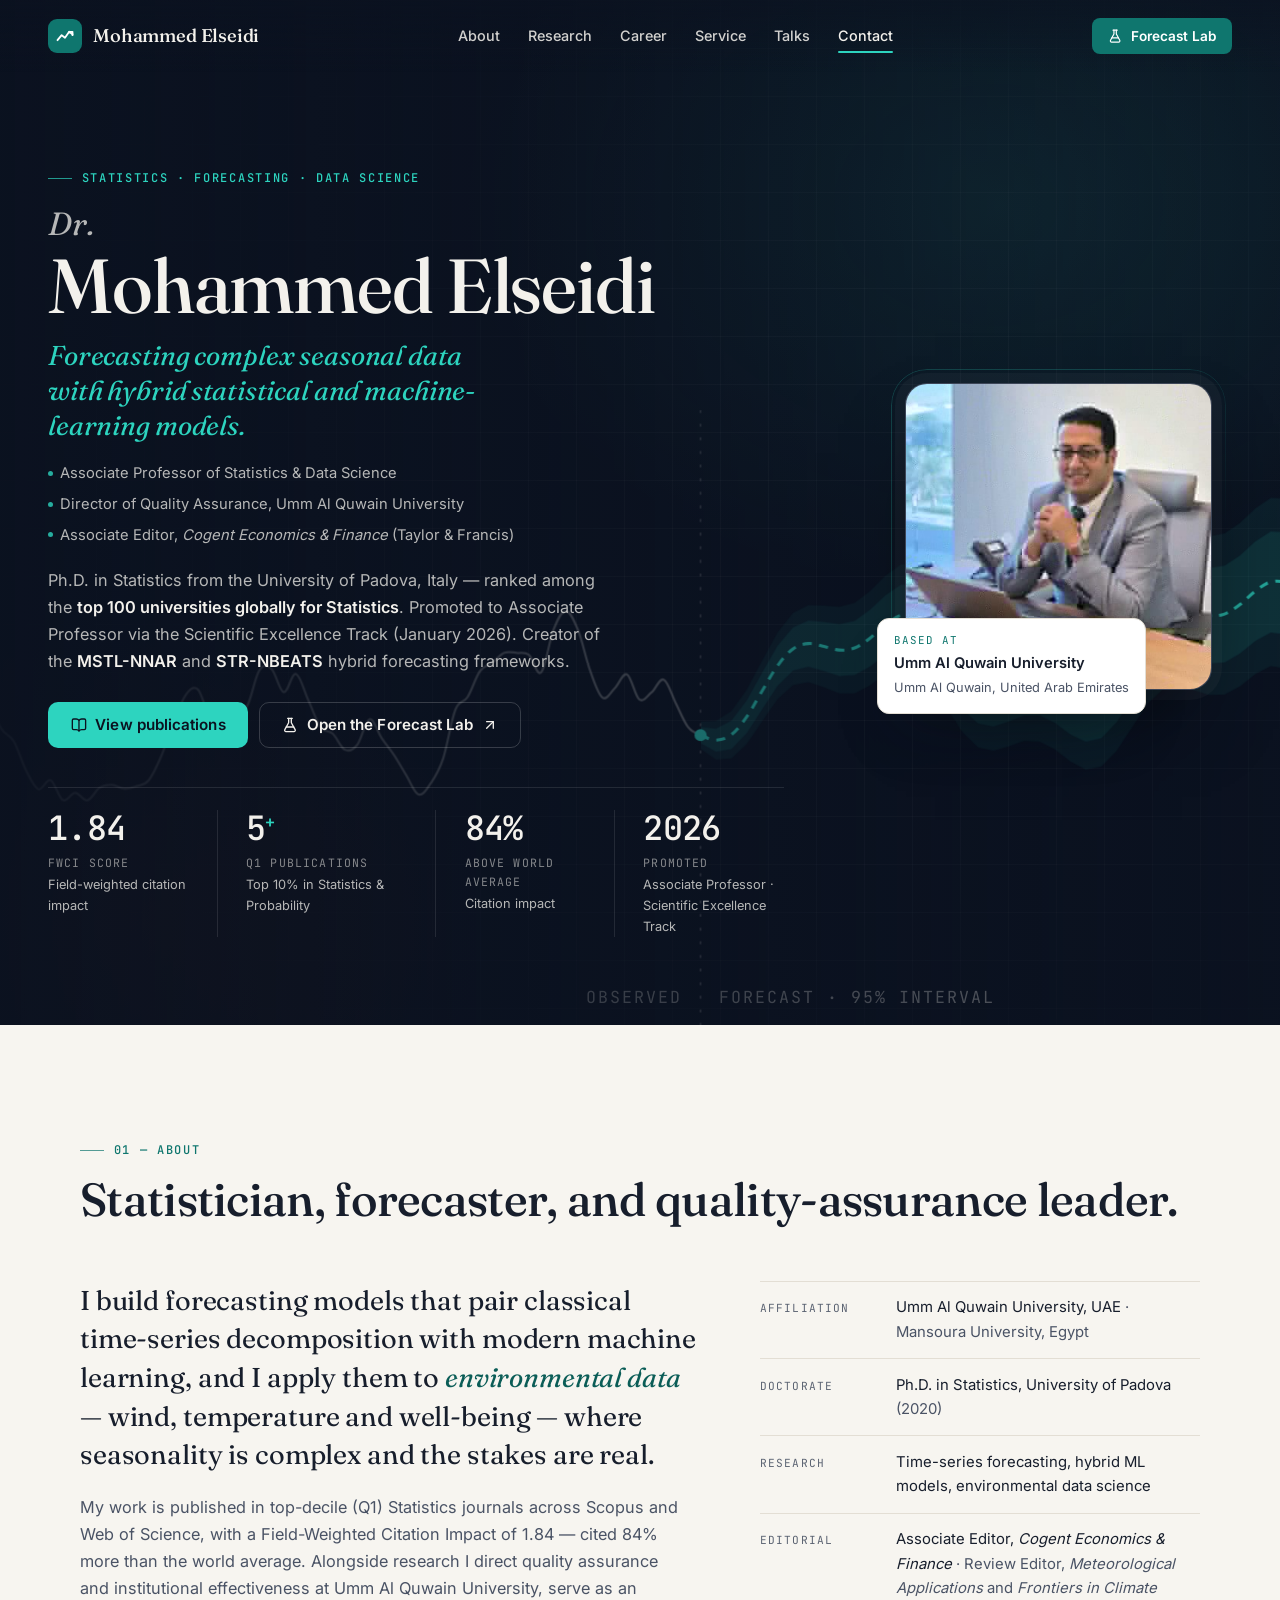
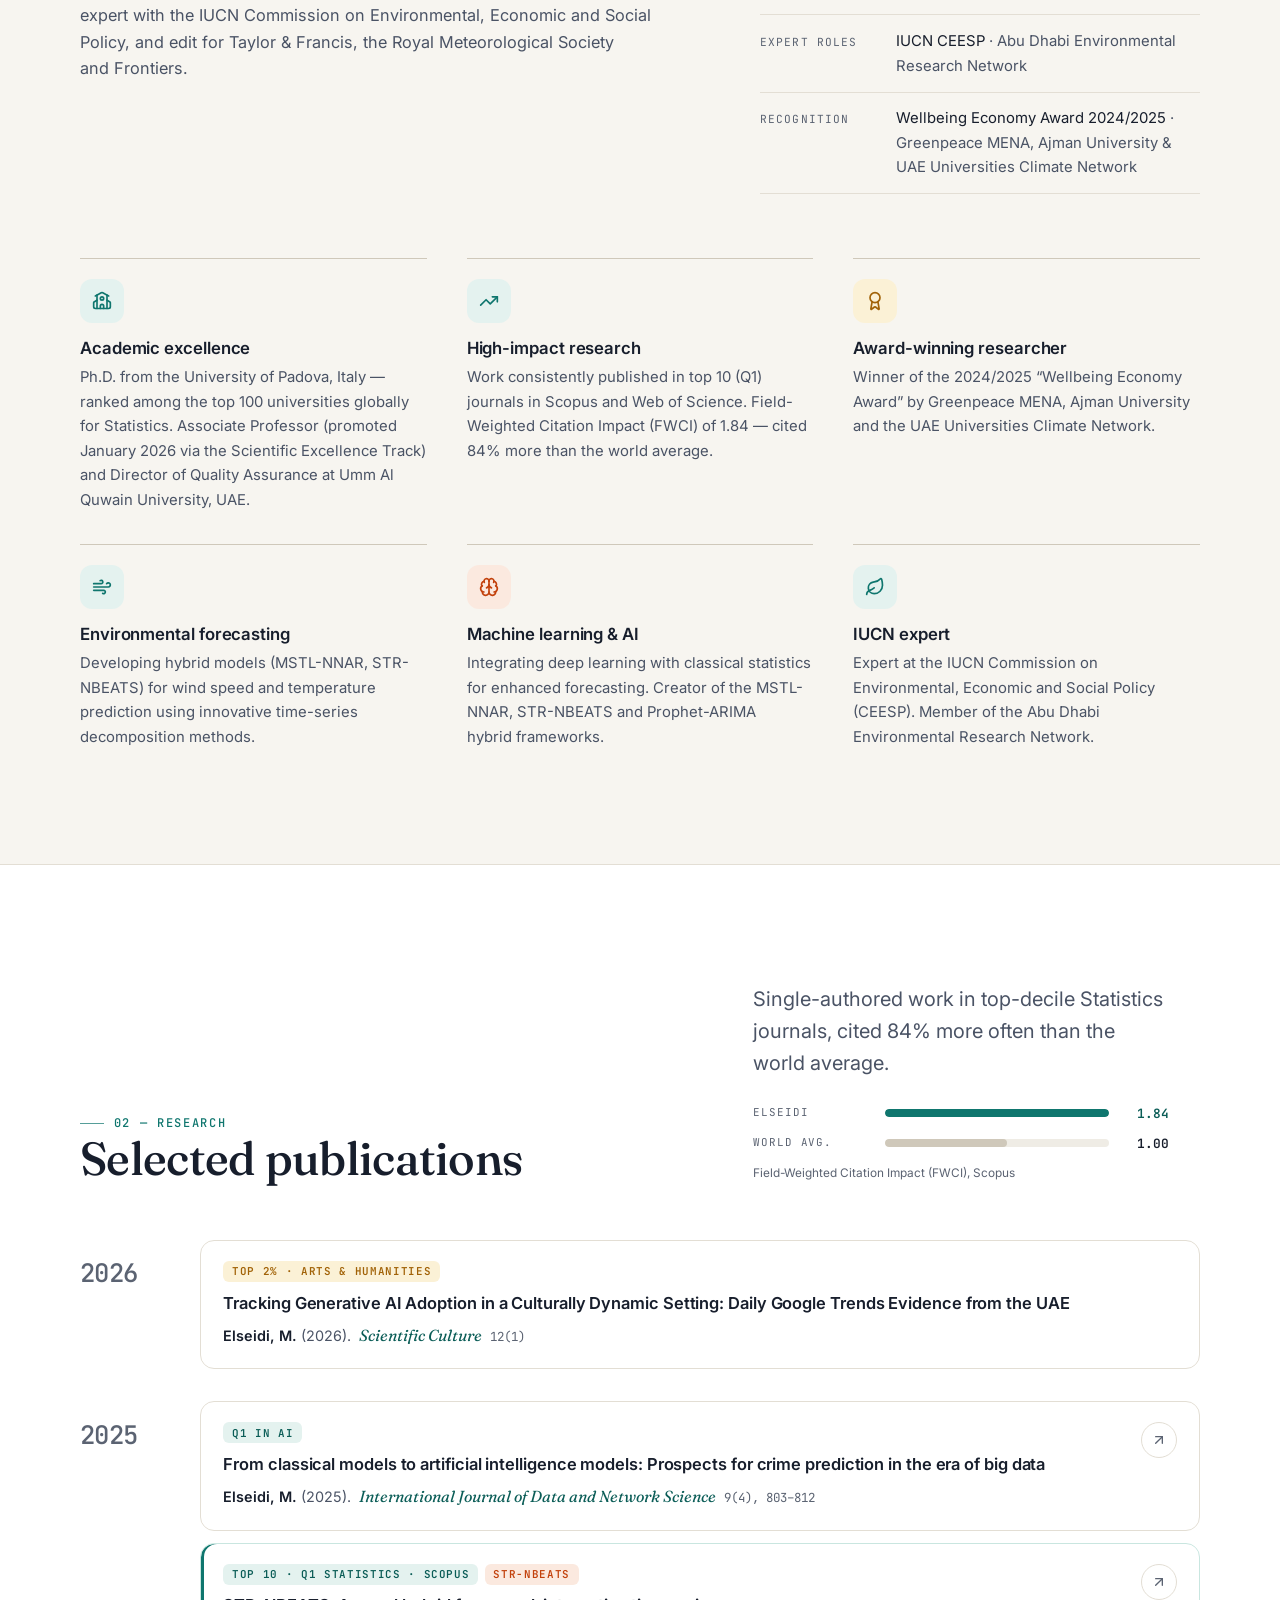
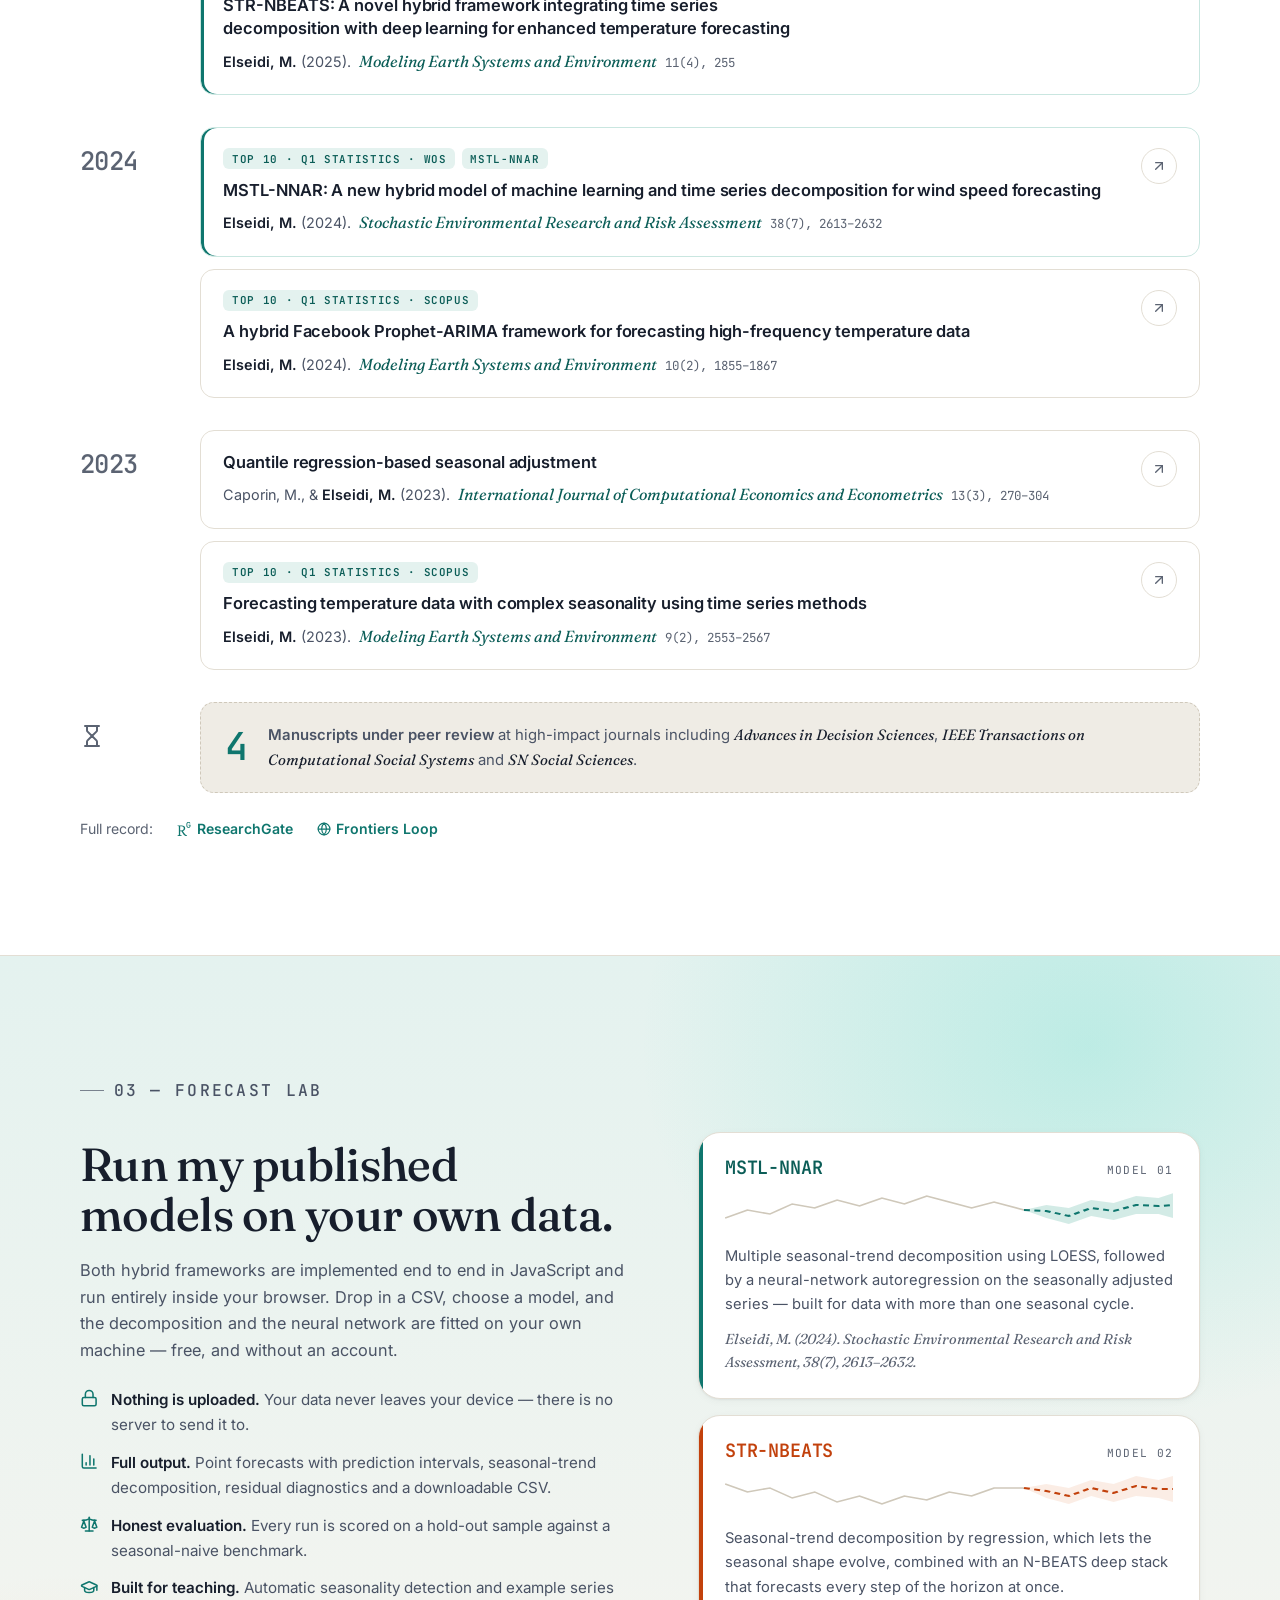
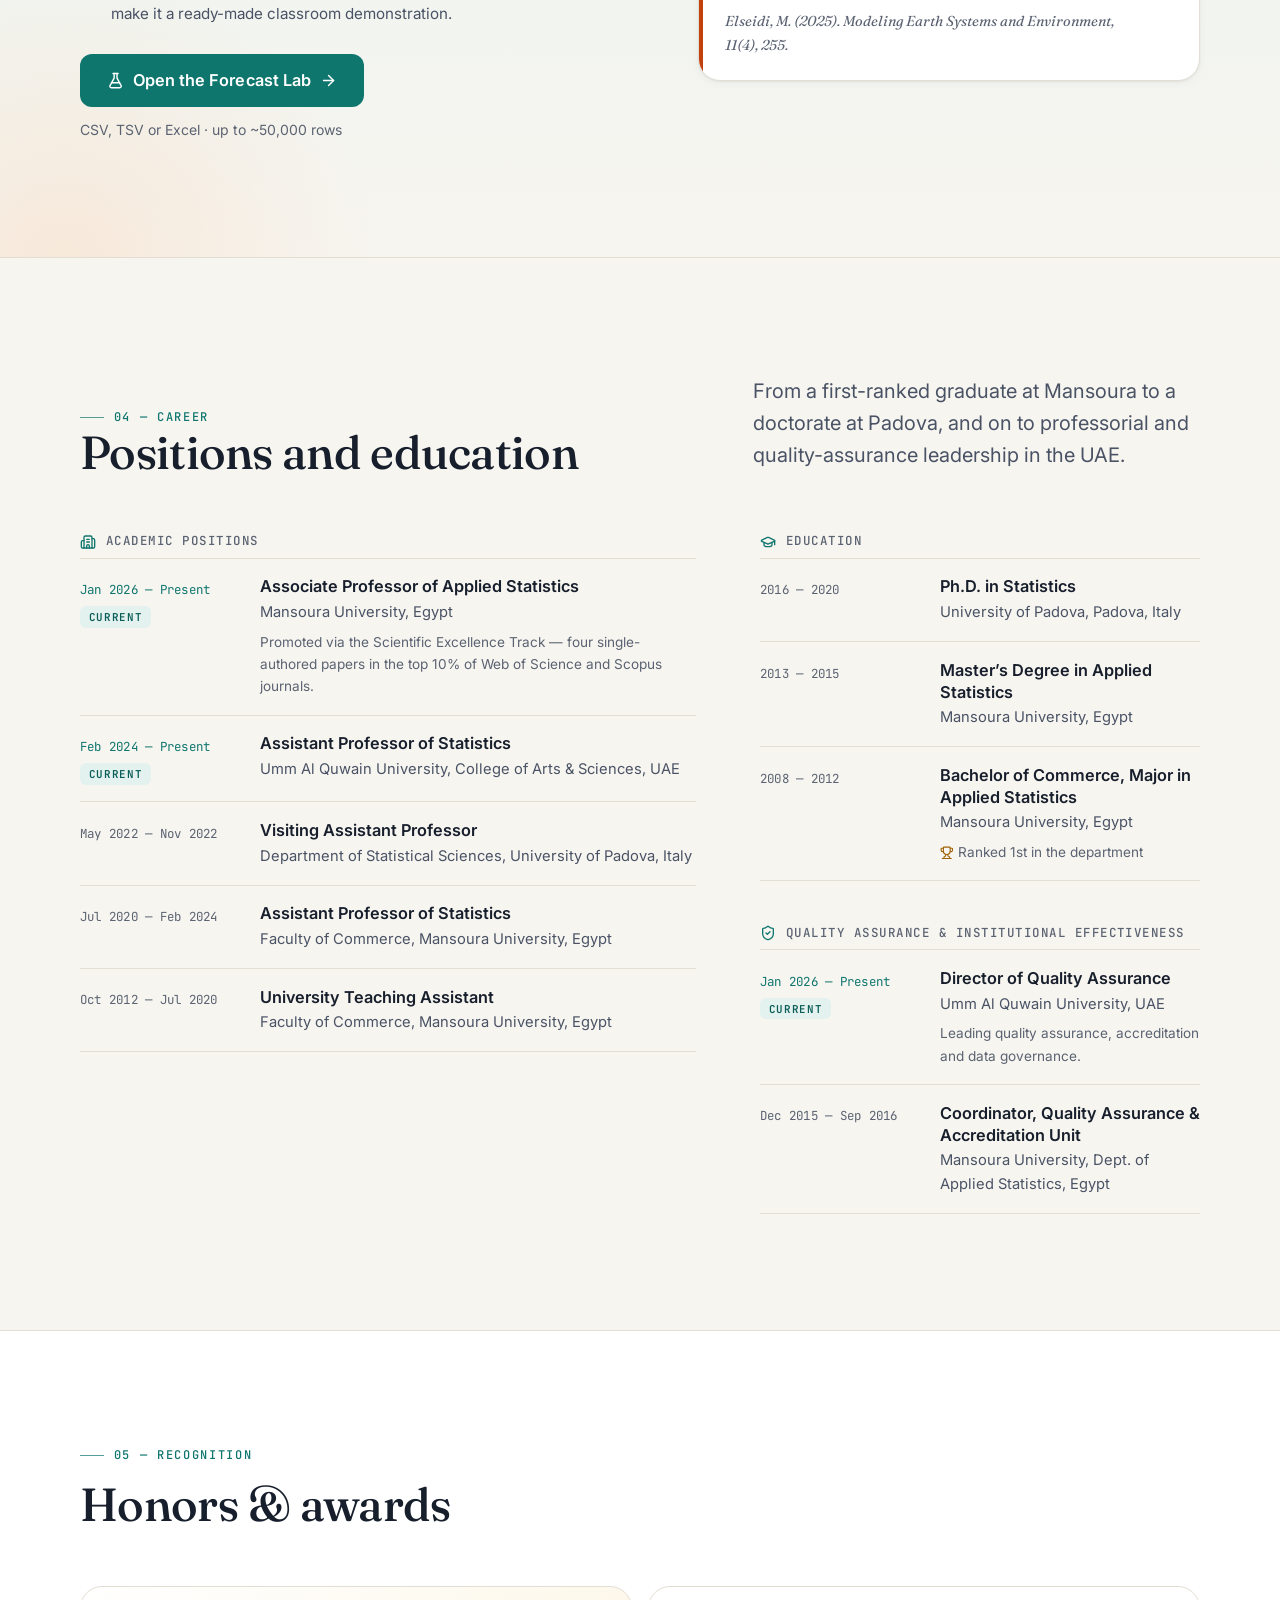
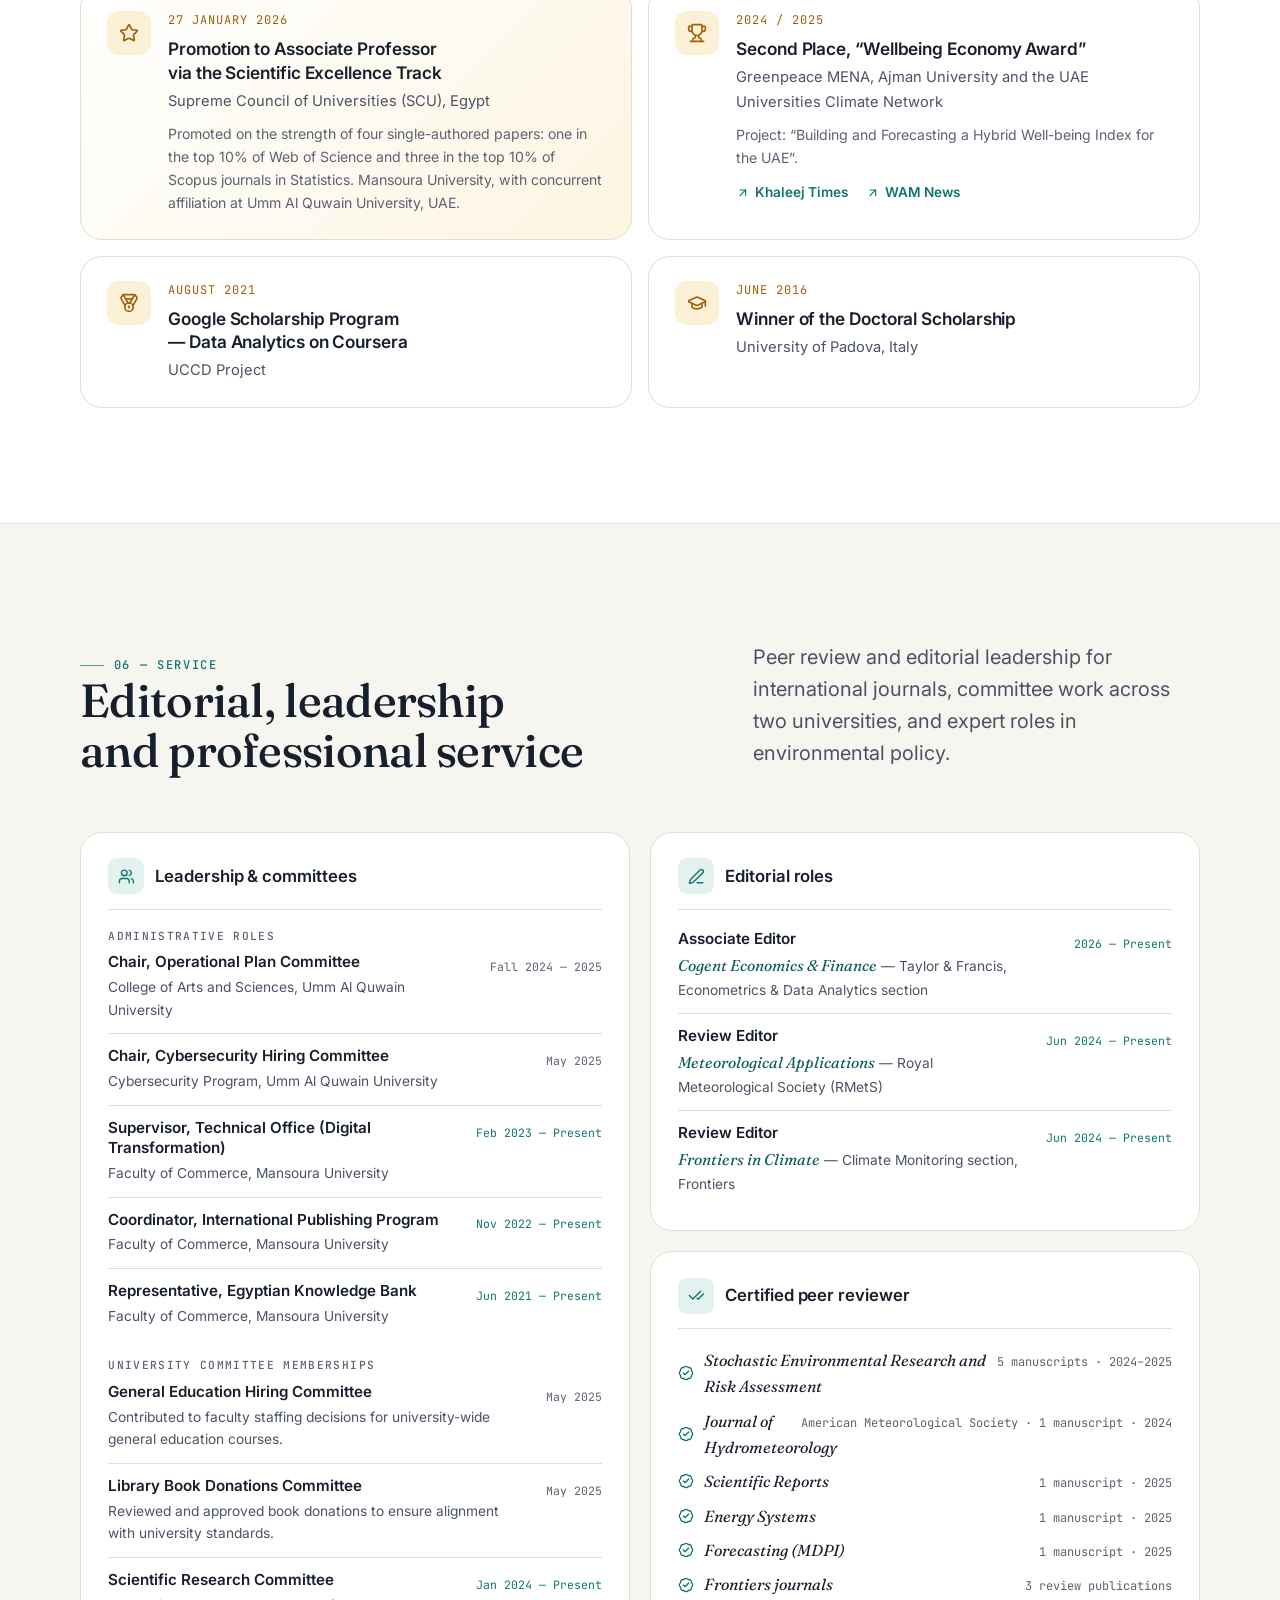
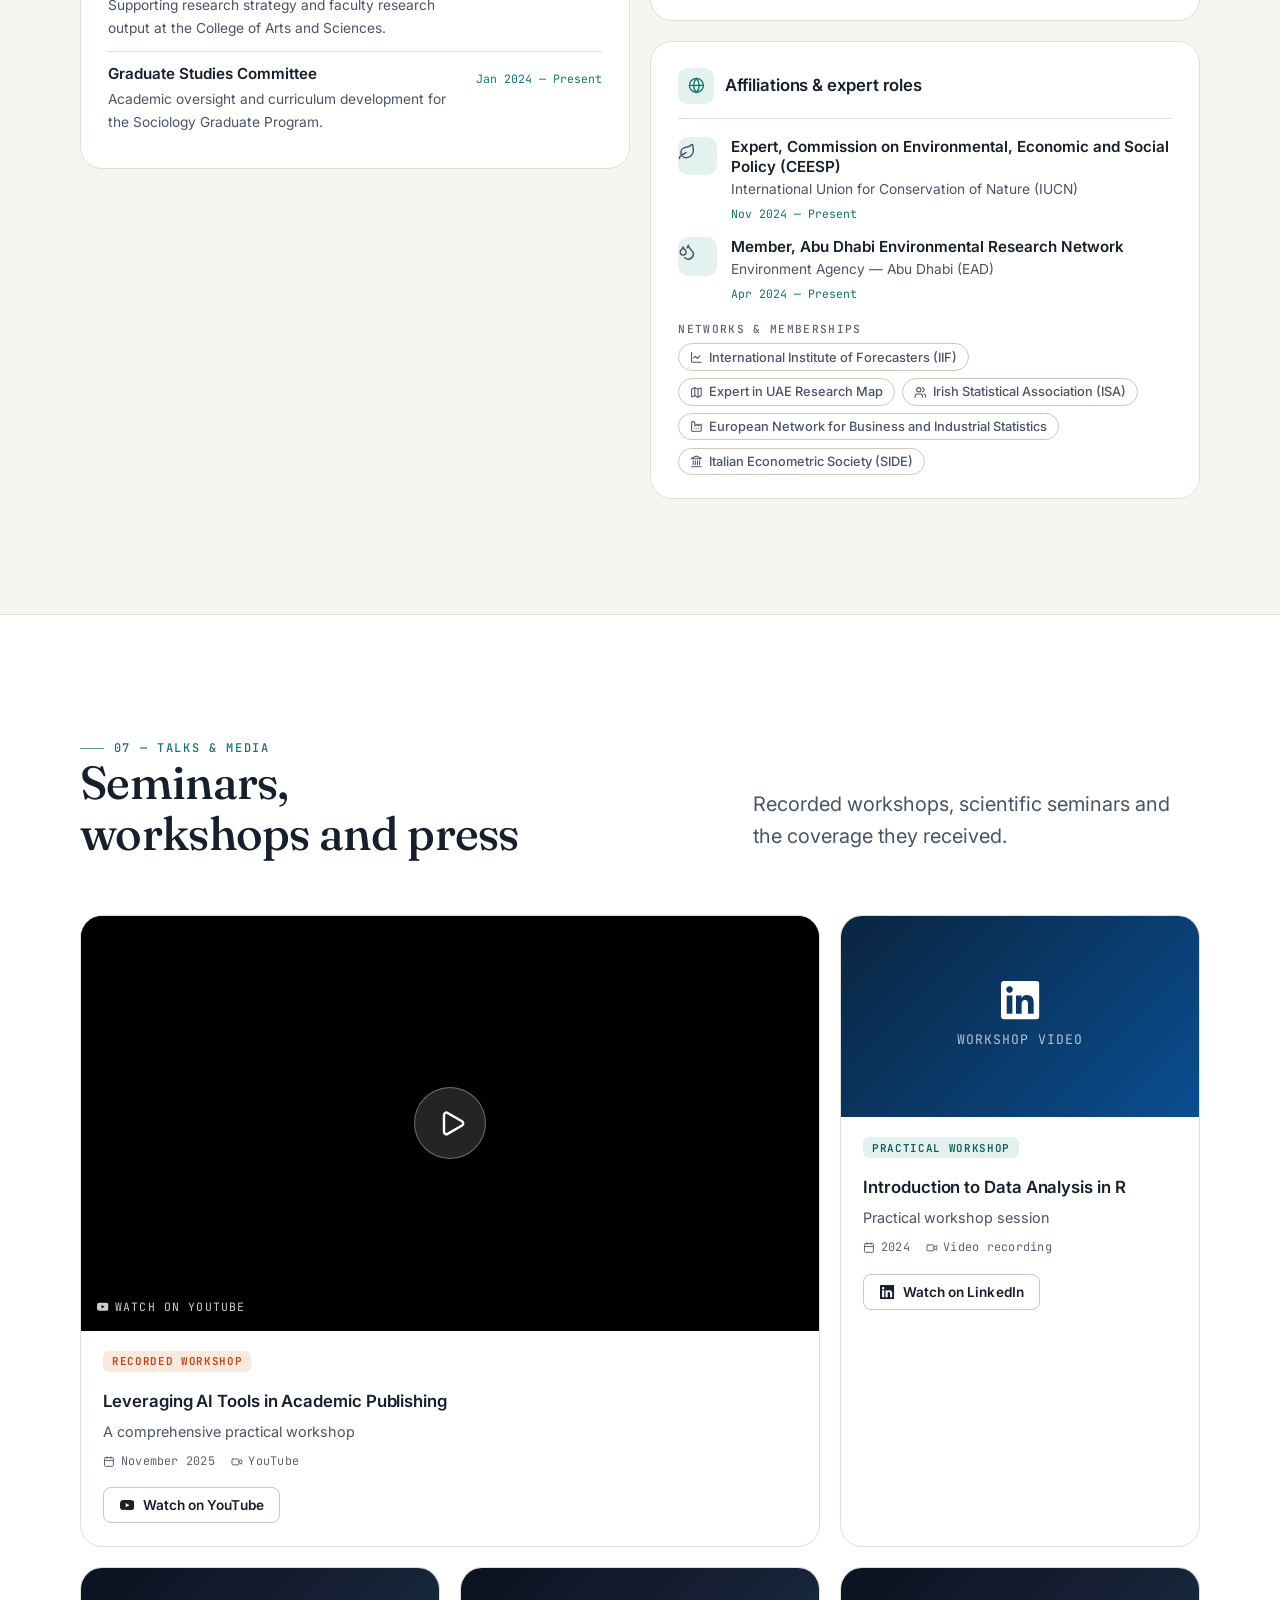
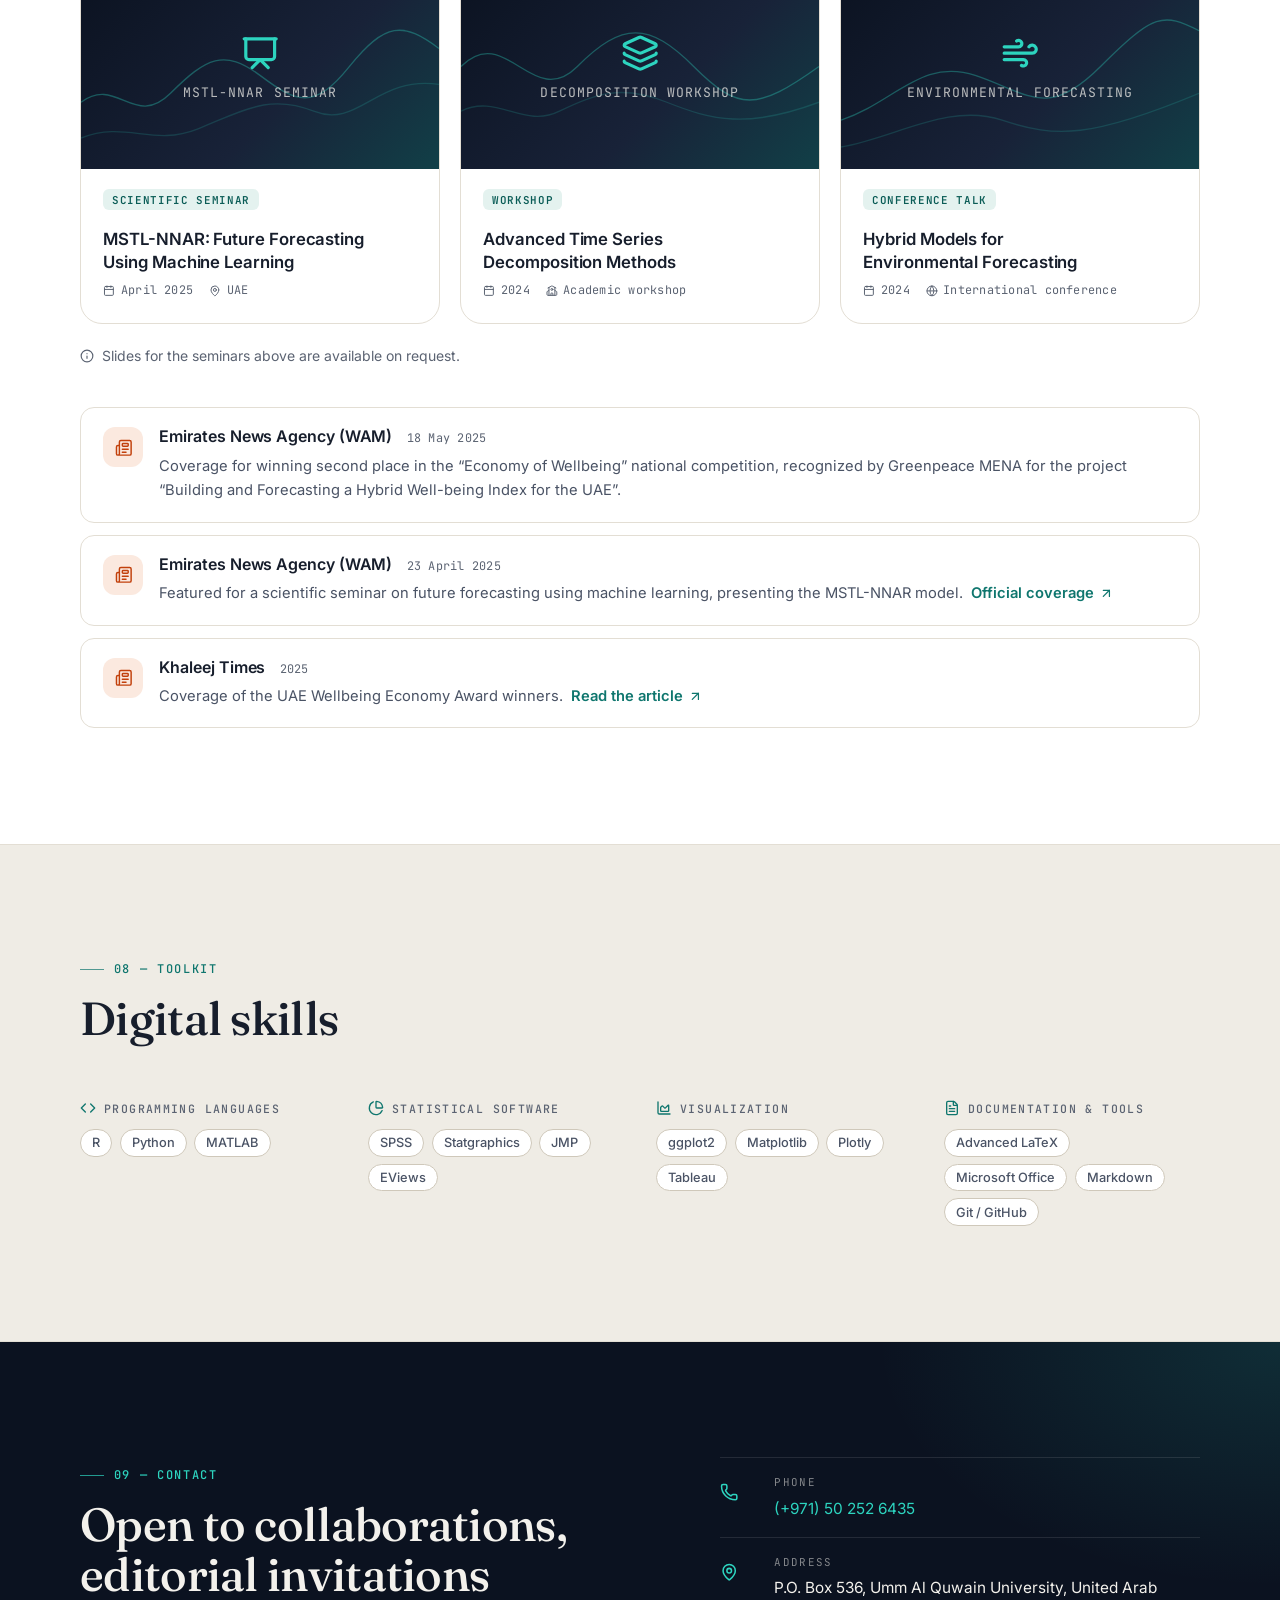
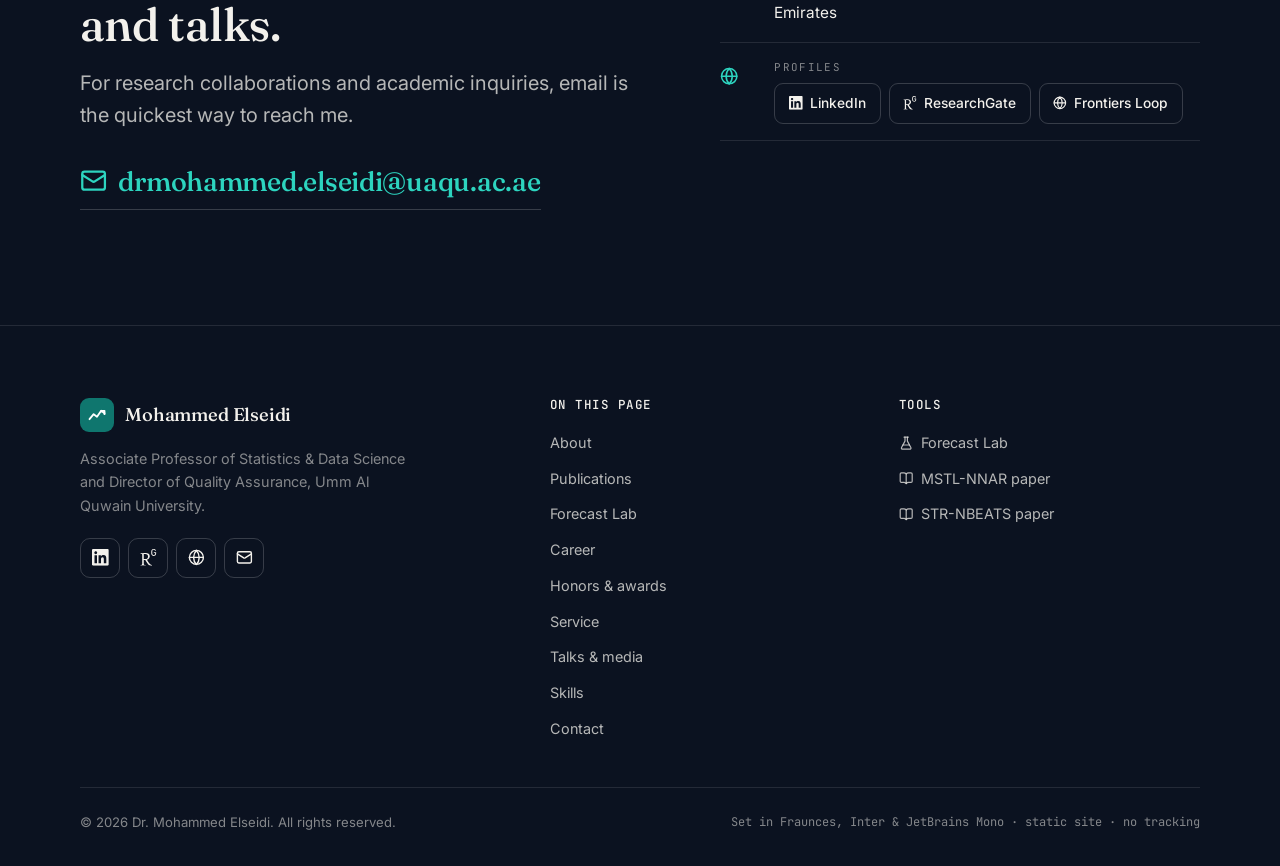
==== commit bb830680: "Redesign the site: editorial design system, forecast-fan hero, restructured pages A full visual and " ====
--- a/index.html
+++ b/index.html
@@ -1,5 +1,5 @@
 <!DOCTYPE html>
-<html lang="en">
+<html lang="en" class="no-js">
 <head>
     <meta charset="UTF-8">
     <meta name="viewport" content="width=device-width, initial-scale=1.0">
@@ -7,7 +7,8 @@
     <meta name="description" content="Dr. Mohammed Elseidi - Associate Professor of Statistics & Data Science | Director of Quality Assurance | Ph.D. from University of Padova. Specialized in time series forecasting, ML/AI, and environmental data science.">
     <link rel="canonical" href="https://melseidi.github.io/mohammed-elseidi-website/">
     <meta name="author" content="Dr. Mohammed Elseidi">
-    <meta name="theme-color" content="#0f172a">
+    <meta name="theme-color" content="#0b1220">
+    <meta name="color-scheme" content="light">
     <meta name="robots" content="index, follow">
 
     <!-- Social sharing cards -->
@@ -27,8 +28,12 @@
     <link rel="icon" href="favicon.svg" type="image/svg+xml">
     <link rel="apple-touch-icon" href="favicon.svg">
 
-    <link rel="preconnect" href="https://cdnjs.cloudflare.com" crossorigin>
-    <link rel="stylesheet" href="https://cdnjs.cloudflare.com/ajax/libs/font-awesome/6.4.0/css/all.min.css">
+    <!-- Self-hosted fonts: no third-party requests -->
+    <link rel="preload" href="assets/fonts/fraunces-latin.woff2" as="font" type="font/woff2" crossorigin>
+    <link rel="preload" href="assets/fonts/inter-latin.woff2" as="font" type="font/woff2" crossorigin>
+    <link rel="stylesheet" href="assets/site.css">
+    <link rel="stylesheet" href="assets/home.css">
+    <script>document.documentElement.classList.replace('no-js', 'js');</script>
 
     <!-- Structured data so search engines understand who this page is about -->
     <script type="application/ld+json">
@@ -61,3524 +66,922 @@
       ]
     }
     </script>
-    <style>
-        /* ===== Root Variables - Environmental/Data Science Theme ===== */
-        :root {
-            --primary: #0d9488;
-            --primary-dark: #0f766e;
-            --primary-light: #14b8a6;
-            --secondary: #0ea5e9;
-            --secondary-dark: #0284c7;
-            --accent: #22c55e;
-            --accent-light: #4ade80;
-            --dark: #0f172a;
-            --dark-light: #1e293b;
-            --text: #334155;
-            --text-light: #64748b;
-            --white: #ffffff;
-            --off-white: #f8fafc;
-            --gradient-1: linear-gradient(135deg, #0d9488 0%, #0ea5e9 50%, #22c55e 100%);
-            --gradient-2: linear-gradient(135deg, #0f172a 0%, #0f766e 100%);
-            --gradient-3: linear-gradient(45deg, #14b8a6, #0ea5e9);
-            --shadow: 0 10px 40px rgba(13, 148, 136, 0.15);
-            --shadow-lg: 0 25px 50px rgba(13, 148, 136, 0.2);
-        }
-
-        /* ===== Reset & Base ===== */
-        * {
-            margin: 0;
-            padding: 0;
-            box-sizing: border-box;
-        }
-
-        html {
-            scroll-behavior: smooth;
-        }
-
-        body {
-            font-family: 'Segoe UI', system-ui, -apple-system, sans-serif;
-            line-height: 1.7;
-            color: var(--text);
-            background: var(--off-white);
-            overflow-x: hidden;
-        }
-
-        a {
-            text-decoration: none;
-            color: var(--primary);
-            transition: all 0.3s ease;
-        }
-
-        a:hover {
-            color: var(--secondary);
-        }
-
-        /* Keyboard users get a clear focus ring; mouse users do not */
-        a:focus-visible, button:focus-visible, [tabindex]:focus-visible {
-            outline: 3px solid var(--secondary);
-            outline-offset: 3px;
-            border-radius: 4px;
-        }
-
-        .skip-link {
-            position: absolute;
-            top: -100px;
-            left: 1rem;
-            z-index: 2000;
-            background: var(--primary);
-            color: var(--white);
-            padding: 0.75rem 1.25rem;
-            border-radius: 0 0 10px 10px;
-            font-weight: 600;
-        }
-        .skip-link:focus { top: 0; color: var(--white); }
-
-        /* Anchored sections stop below the fixed navbar instead of under it */
-        section[id] { scroll-margin-top: 80px; }
-
-        @media (prefers-reduced-motion: reduce) {
-            *, *::before, *::after {
-                animation-duration: 0.01ms !important;
-                animation-iteration-count: 1 !important;
-                transition-duration: 0.01ms !important;
-            }
-            html { scroll-behavior: auto; }
-        }
-
-        /* ===== Navigation ===== */
-        .navbar {
-            position: fixed;
-            top: 0;
-            width: 100%;
-            background: rgba(15, 23, 42, 0.95);
-            backdrop-filter: blur(10px);
-            padding: 1rem 0;
-            z-index: 1000;
-            transition: all 0.3s ease;
-        }
-
-        .nav-container {
-            max-width: 1400px;
-            margin: 0 auto;
-            padding: 0 2rem;
-            display: flex;
-            justify-content: space-between;
-            align-items: center;
-        }
-
-        .nav-logo {
-            font-size: 1.25rem;
-            font-weight: 700;
-            white-space: nowrap;
-            flex: none;
-            background: var(--gradient-3);
-            -webkit-background-clip: text;
-            -webkit-text-fill-color: transparent;
-            background-clip: text;
-        }
-
-        .nav-links {
-            display: flex;
-            list-style: none;
-            gap: 0.5rem;
-            flex-wrap: wrap;
-            justify-content: center;
-        }
-
-        .nav-links a {
-            color: var(--white);
-            padding: 0.5rem 0.85rem;
-            border-radius: 25px;
-            font-size: 0.85rem;
-            white-space: nowrap;
-            font-weight: 500;
-            transition: all 0.3s ease;
-        }
-
-        .nav-links a:hover {
-            background: var(--primary);
-            color: var(--white);
-        }
-
-        .nav-toggle {
-            display: none;
-            flex-direction: column;
-            cursor: pointer;
-            gap: 5px;
-            background: none;
-            border: 0;
-            padding: 0.5rem;
-            margin: -0.5rem;
-        }
-        .nav-toggle span { transition: transform 0.25s ease, opacity 0.25s ease; }
-        .nav-toggle[aria-expanded="true"] span:nth-child(1) { transform: translateY(8px) rotate(45deg); }
-        .nav-toggle[aria-expanded="true"] span:nth-child(2) { opacity: 0; }
-        .nav-toggle[aria-expanded="true"] span:nth-child(3) { transform: translateY(-8px) rotate(-45deg); }
-
-        .nav-toggle span {
-            width: 25px;
-            height: 3px;
-            background: var(--white);
-            border-radius: 2px;
-            transition: 0.3s;
-        }
-
-        /* ===== Hero Section ===== */
-        .hero {
-            min-height: 100vh;
-            background: var(--gradient-2);
-            display: flex;
-            align-items: center;
-            padding: 100px 2rem 60px;
-            position: relative;
-            overflow: hidden;
-        }
-
-        .hero::before {
-            content: '';
-            position: absolute;
-            top: 0;
-            left: 0;
-            right: 0;
-            bottom: 0;
-            background:
-                radial-gradient(circle at 20% 80%, rgba(14, 165, 233, 0.15) 0%, transparent 50%),
-                radial-gradient(circle at 80% 20%, rgba(34, 197, 94, 0.15) 0%, transparent 50%),
-                radial-gradient(circle at 40% 40%, rgba(13, 148, 136, 0.1) 0%, transparent 40%);
-            pointer-events: none;
-        }
-
-        /* Animated data particles */
-        .hero::after {
-            content: '';
-            position: absolute;
-            width: 100%;
-            height: 100%;
-            background-image:
-                radial-gradient(2px 2px at 20px 30px, rgba(20, 184, 166, 0.4), transparent),
-                radial-gradient(2px 2px at 40px 70px, rgba(14, 165, 233, 0.3), transparent),
-                radial-gradient(2px 2px at 50px 160px, rgba(34, 197, 94, 0.3), transparent),
-                radial-gradient(2px 2px at 90px 40px, rgba(20, 184, 166, 0.4), transparent),
-                radial-gradient(2px 2px at 130px 80px, rgba(14, 165, 233, 0.3), transparent),
-                radial-gradient(2px 2px at 160px 120px, rgba(34, 197, 94, 0.4), transparent);
-            background-size: 200px 200px;
-            animation: sparkle 4s linear infinite;
-            opacity: 0.6;
-        }
-
-        @keyframes sparkle {
-            0% { transform: translateY(0); }
-            100% { transform: translateY(-200px); }
-        }
-
-        /* Binary Data Stream */
-        .binary-stream {
-            position: absolute;
-            width: 100%;
-            height: 100%;
-            overflow: hidden;
-            opacity: 0.25;
-        }
-
-        .binary-column {
-            position: absolute;
-            top: -100%;
-            font-family: 'Courier New', monospace;
-            font-size: 16px;
-            font-weight: bold;
-            color: #4ade80;
-            writing-mode: vertical-rl;
-            animation: binaryFall 12s linear infinite;
-            text-shadow: 0 0 15px #4ade80, 0 0 30px #22c55e, 0 0 45px #0ea5e9;
-        }
-
-        .binary-column:nth-child(odd) {
-            color: #0ea5e9;
-            text-shadow: 0 0 15px #0ea5e9, 0 0 30px #14b8a6, 0 0 45px #f472b6;
-        }
-
-        .binary-column:nth-child(1) { left: 3%; animation-delay: 0s; animation-duration: 12s; }
-        .binary-column:nth-child(2) { left: 8%; animation-delay: 2s; animation-duration: 18s; }
-        .binary-column:nth-child(3) { left: 13%; animation-delay: 4s; animation-duration: 14s; }
-        .binary-column:nth-child(4) { left: 18%; animation-delay: 1s; animation-duration: 16s; }
-        .binary-column:nth-child(5) { left: 23%; animation-delay: 3s; animation-duration: 13s; }
-        .binary-column:nth-child(6) { left: 78%; animation-delay: 5s; animation-duration: 17s; }
-        .binary-column:nth-child(7) { left: 83%; animation-delay: 2.5s; animation-duration: 15s; }
-        .binary-column:nth-child(8) { left: 88%; animation-delay: 4.5s; animation-duration: 14s; }
-        .binary-column:nth-child(9) { left: 93%; animation-delay: 1.5s; animation-duration: 16s; }
-        .binary-column:nth-child(10) { left: 98%; animation-delay: 3.5s; animation-duration: 13s; }
-
-        @keyframes binaryFall {
-            0% { transform: translateY(0); }
-            100% { transform: translateY(200vh); }
-        }
-
-        /* Formula Boxes */
-        .formula-boxes {
-            position: absolute;
-            width: 100%;
-            height: 100%;
-            pointer-events: none;
-            z-index: 0;
-        }
-
-        /* The animated background is decoration: it sits behind the copy and
-           is toned down so the headline, not the maths, is what reads first. */
-        .bg-animation { opacity: 0.55; pointer-events: none; }
-
-        .formula-box {
-            position: absolute;
-            background: linear-gradient(135deg, rgba(13, 148, 136, 0.4), rgba(14, 165, 233, 0.4));
-            border: 2px solid rgba(74, 222, 128, 0.7);
-            border-radius: 15px;
-            padding: 18px 25px;
-            font-family: 'Times New Roman', serif;
-            font-size: 1.3rem;
-            font-weight: bold;
-            color: #4ade80;
-            backdrop-filter: blur(8px);
-            animation: formulaFloat 12s ease-in-out infinite;
-            white-space: nowrap;
-            text-shadow: 0 0 25px rgba(74, 222, 128, 1), 0 0 50px rgba(14, 165, 233, 0.7);
-            box-shadow: 0 0 40px rgba(74, 222, 128, 0.4), inset 0 0 25px rgba(14, 165, 233, 0.2);
-        }
-
-        /* Position formula boxes away from name and photo */
-        .formula-box:nth-child(1) { top: 45%; left: 2%; animation-delay: 0s; }
-        .formula-box:nth-child(2) { top: 82%; right: 25%; animation-delay: 4s; }
-        .formula-box:nth-child(3) { top: 70%; left: 2%; animation-delay: 8s; }
-        .formula-box:nth-child(4) { top: 88%; left: 5%; animation-delay: 12s; }
-        .formula-box:nth-child(5) { top: 58%; left: 3%; animation-delay: 6s; }
-        .formula-box:nth-child(6) { top: 85%; right: 5%; animation-delay: 10s; }
-
-        @keyframes formulaFloat {
-            0%, 100% { transform: translate(0, 0) rotate(0deg); opacity: 0.7; }
-            25% { transform: translate(10px, -20px) rotate(2deg); opacity: 1; }
-            50% { transform: translate(-5px, -40px) rotate(-1deg); opacity: 0.8; }
-            75% { transform: translate(15px, -20px) rotate(1deg); opacity: 0.9; }
-        }
-
-        /* Scatter Plot Dots */
-        .scatter-plot {
-            position: absolute;
-            width: 100%;
-            height: 100%;
-        }
-
-        .scatter-dot {
-            position: absolute;
-            width: 12px;
-            height: 12px;
-            background: linear-gradient(135deg, #f472b6, #0ea5e9);
-            border-radius: 50%;
-            opacity: 0;
-            box-shadow: 0 0 20px #f472b6, 0 0 40px #0ea5e9;
-            animation: scatterAppear 6s ease-in-out infinite;
-        }
-
-        .scatter-dot:nth-child(1) { top: 20%; left: 25%; animation-delay: 0s; }
-        .scatter-dot:nth-child(2) { top: 35%; left: 28%; animation-delay: 0.3s; }
-        .scatter-dot:nth-child(3) { top: 25%; left: 32%; animation-delay: 0.6s; }
-        .scatter-dot:nth-child(4) { top: 40%; left: 35%; animation-delay: 0.9s; }
-        .scatter-dot:nth-child(5) { top: 30%; left: 38%; animation-delay: 1.2s; }
-        .scatter-dot:nth-child(6) { top: 45%; left: 42%; animation-delay: 1.5s; }
-        .scatter-dot:nth-child(7) { top: 35%; left: 45%; animation-delay: 1.8s; }
-        .scatter-dot:nth-child(8) { top: 50%; left: 48%; animation-delay: 2.1s; }
-        .scatter-dot:nth-child(9) { top: 40%; left: 52%; animation-delay: 2.4s; }
-        .scatter-dot:nth-child(10) { top: 55%; left: 55%; animation-delay: 2.7s; }
-        .scatter-dot:nth-child(11) { top: 45%; left: 58%; animation-delay: 3s; }
-        .scatter-dot:nth-child(12) { top: 60%; left: 62%; animation-delay: 3.3s; }
-
-        @keyframes scatterAppear {
-            0%, 100% { opacity: 0; transform: scale(0); }
-            20% { opacity: 0.8; transform: scale(1.5); }
-            40%, 80% { opacity: 0.6; transform: scale(1); }
-        }
-
-        /* Regression Line */
-        .regression-line {
-            position: absolute;
-            top: 15%;
-            left: 20%;
-            width: 50%;
-            height: 50%;
-            opacity: 0.5;
-        }
-
-        .regression-line svg {
-            width: 100%;
-            height: 100%;
-        }
-
-        .reg-path {
-            fill: none;
-            stroke: var(--accent);
-            stroke-width: 2;
-            stroke-dasharray: 500;
-            stroke-dashoffset: 500;
-            animation: drawRegression 6s ease-in-out infinite;
-        }
-
-        .confidence-band {
-            fill: rgba(34, 197, 94, 0.1);
-            animation: bandPulse 6s ease-in-out infinite;
-        }
-
-        @keyframes drawRegression {
-            0% { stroke-dashoffset: 500; }
-            50% { stroke-dashoffset: 0; }
-            100% { stroke-dashoffset: -500; }
-        }
-
-        @keyframes bandPulse {
-            0%, 100% { opacity: 0.1; }
-            50% { opacity: 0.3; }
-        }
-
-        /* Time Series Forecast */
-        .forecast-area {
-            position: absolute;
-            bottom: 15%;
-            right: 5%;
-            width: 350px;
-            height: 150px;
-            opacity: 0.6;
-        }
-
-        .forecast-area svg {
-            width: 100%;
-            height: 100%;
-        }
-
-        .historical-line {
-            fill: none;
-            stroke: var(--primary-light);
-            stroke-width: 2;
-            stroke-dasharray: 300;
-            stroke-dashoffset: 300;
-            animation: drawForecast 8s ease-in-out infinite;
-        }
-
-        .forecast-line {
-            fill: none;
-            stroke: var(--secondary);
-            stroke-width: 2;
-            stroke-dasharray: 5, 5;
-            stroke-dashoffset: 200;
-            animation: drawForecast 8s ease-in-out infinite 2s;
-        }
-
-        .forecast-cone {
-            fill: rgba(14, 165, 233, 0.15);
-            animation: conePulse 8s ease-in-out infinite;
-        }
-
-        @keyframes drawForecast {
-            0% { stroke-dashoffset: 300; }
-            50% { stroke-dashoffset: 0; }
-            100% { stroke-dashoffset: -300; }
-        }
-
-        @keyframes conePulse {
-            0%, 100% { opacity: 0; }
-            30%, 70% { opacity: 0.2; }
-        }
-
-        /* Deep Learning Methods Network */
-        .dl-network {
-            position: absolute;
-            bottom: 8%;
-            left: 3%;
-            width: 400px;
-            height: 280px;
-            opacity: 1;
-        }
-
-        .dl-node {
-            position: absolute;
-            padding: 10px 18px;
-            background: linear-gradient(135deg, rgba(13, 148, 136, 0.9), rgba(14, 165, 233, 0.9));
-            border: 2px solid #4ade80;
-            border-radius: 25px;
-            color: #fff;
-            font-family: 'Segoe UI', system-ui, sans-serif;
-            font-size: 0.9rem;
-            font-weight: 700;
-            text-shadow: 0 0 10px rgba(255,255,255,0.5);
-            box-shadow: 0 0 30px rgba(74, 222, 128, 0.6), 0 0 60px rgba(14, 165, 233, 0.4), inset 0 0 20px rgba(255,255,255,0.1);
-            animation: dlNodePulse 2s ease-in-out infinite;
-            z-index: 10;
-        }
-
-        .dl-node-1 { top: 5%; left: 0%; animation-delay: 0s; background: linear-gradient(135deg, #ec4899, #f472b6); border-color: #f472b6; }
-        .dl-node-2 { top: 35%; left: 0%; animation-delay: 0.3s; background: linear-gradient(135deg, #8b5cf6, #a78bfa); border-color: #a78bfa; }
-        .dl-node-3 { top: 65%; left: 0%; animation-delay: 0.6s; background: linear-gradient(135deg, #06b6d4, #22d3ee); border-color: #22d3ee; }
-        .dl-node-4 { top: 5%; left: 35%; animation-delay: 0.9s; background: linear-gradient(135deg, #f59e0b, #fbbf24); border-color: #fbbf24; }
-        .dl-node-5 { top: 35%; left: 40%; animation-delay: 1.2s; background: linear-gradient(135deg, #22c55e, #4ade80); border-color: #4ade80; }
-        .dl-node-6 { top: 65%; left: 35%; animation-delay: 1.5s; background: linear-gradient(135deg, #ef4444, #f87171); border-color: #f87171; }
-
-        @keyframes dlNodePulse {
-            0%, 100% { transform: scale(1); box-shadow: 0 0 30px currentColor, 0 0 60px rgba(14, 165, 233, 0.4); }
-            50% { transform: scale(1.08); box-shadow: 0 0 50px currentColor, 0 0 100px rgba(14, 165, 233, 0.6), 0 0 150px rgba(74, 222, 128, 0.3); }
-        }
-
-        .dl-connector {
-            position: absolute;
-            height: 2px;
-            background: linear-gradient(90deg, #4ade80, #0ea5e9, #f472b6);
-            border-radius: 2px;
-            animation: connectorGlow 2s ease-in-out infinite;
-            z-index: 5;
-        }
-
-        .dl-conn-1 { top: 20%; left: 22%; width: 120px; transform: rotate(15deg); animation-delay: 0s; }
-        .dl-conn-2 { top: 45%; left: 25%; width: 100px; transform: rotate(-5deg); animation-delay: 0.4s; }
-        .dl-conn-3 { top: 70%; left: 22%; width: 130px; transform: rotate(-20deg); animation-delay: 0.8s; }
-        .dl-conn-4 { top: 25%; left: 45%; width: 80px; transform: rotate(30deg); animation-delay: 1.2s; }
-        .dl-conn-5 { top: 55%; left: 40%; width: 90px; transform: rotate(-15deg); animation-delay: 1.6s; }
-
-        @keyframes connectorGlow {
-            0%, 100% { opacity: 0.4; box-shadow: 0 0 10px #4ade80; }
-            50% { opacity: 1; box-shadow: 0 0 20px #4ade80, 0 0 40px #0ea5e9, 0 0 60px #f472b6; }
-        }
-
-        /* Histogram Bars */
-        .histogram {
-            position: absolute;
-            bottom: 18%;
-            left: 3%;
-            display: flex;
-            align-items: flex-end;
-            gap: 8px;
-            height: 150px;
-            opacity: 0.85;
-        }
-
-        .hist-bar {
-            width: 14px;
-            background: linear-gradient(to top, #0d9488, #22c55e, #4ade80);
-            box-shadow: 0 0 15px rgba(34, 197, 94, 0.6), 0 0 30px rgba(14, 165, 233, 0.3);
-            border-radius: 2px 2px 0 0;
-            animation: histGrow 4s ease-in-out infinite;
-        }
-
-        .hist-bar:nth-child(1) { height: 20px; animation-delay: 0s; }
-        .hist-bar:nth-child(2) { height: 35px; animation-delay: 0.1s; }
-        .hist-bar:nth-child(3) { height: 55px; animation-delay: 0.2s; }
-        .hist-bar:nth-child(4) { height: 70px; animation-delay: 0.3s; }
-        .hist-bar:nth-child(5) { height: 80px; animation-delay: 0.4s; }
-        .hist-bar:nth-child(6) { height: 65px; animation-delay: 0.5s; }
-        .hist-bar:nth-child(7) { height: 45px; animation-delay: 0.6s; }
-        .hist-bar:nth-child(8) { height: 25px; animation-delay: 0.7s; }
-        .hist-bar:nth-child(9) { height: 15px; animation-delay: 0.8s; }
-
-        @keyframes histGrow {
-            0%, 100% { transform: scaleY(0.3); opacity: 0.3; }
-            50% { transform: scaleY(1); opacity: 0.6; }
-        }
-
-        /* Matrix Rain Effect - Enhanced Numbers Rain */
-        .matrix-symbols {
-            position: absolute;
-            width: 100%;
-            height: 100%;
-            overflow: hidden;
-            opacity: 0.6;
-        }
-
-        .matrix-col {
-            position: absolute;
-            top: -80%;
-            font-family: 'Courier New', monospace;
-            font-size: 16px;
-            font-weight: bold;
-            color: var(--accent);
-            animation: matrixRain 12s linear infinite;
-            text-shadow: 0 0 15px var(--accent), 0 0 30px rgba(14, 165, 233, 0.5);
-        }
-
-        .matrix-col span {
-            display: block;
-            margin: 8px 0;
-        }
-
-        /* Left side columns */
-        .matrix-col:nth-child(1) { left: 1%; animation-delay: 0s; color: #4ade80; }
-        .matrix-col:nth-child(2) { left: 4%; animation-delay: 2s; color: #22d3ee; }
-        .matrix-col:nth-child(3) { left: 7%; animation-delay: 4s; color: #a78bfa; }
-        .matrix-col:nth-child(4) { left: 10%; animation-delay: 1s; color: #f472b6; }
-        .matrix-col:nth-child(5) { left: 13%; animation-delay: 3s; color: #fbbf24; }
-        /* Right side columns */
-        .matrix-col:nth-child(6) { left: 87%; animation-delay: 0.5s; color: #4ade80; }
-        .matrix-col:nth-child(7) { left: 90%; animation-delay: 2.5s; color: #22d3ee; }
-        .matrix-col:nth-child(8) { left: 93%; animation-delay: 1.5s; color: #a78bfa; }
-        .matrix-col:nth-child(9) { left: 96%; animation-delay: 3.5s; color: #f472b6; }
-        .matrix-col:nth-child(10) { left: 99%; animation-delay: 0.8s; color: #fbbf24; }
-
-        @keyframes matrixRain {
-            0% { transform: translateY(0); opacity: 0; }
-            10% { opacity: 1; }
-            90% { opacity: 1; }
-            100% { transform: translateY(180vh); opacity: 0; }
-        }
-
-        /* Probability Distribution Curve */
-        .prob-curve {
-            position: absolute;
-            top: 60%;
-            right: 8%;
-            width: 220px;
-            height: 130px;
-            opacity: 0.85;
-        }
-
-        .prob-curve svg {
-            width: 100%;
-            height: 100%;
-            filter: drop-shadow(0 0 15px rgba(14, 165, 233, 0.6));
-        }
-
-        .bell-curve {
-            fill: rgba(14, 165, 233, 0.35);
-            stroke: #22c55e;
-            stroke-width: 3;
-            animation: bellPulse 4s ease-in-out infinite;
-            filter: drop-shadow(0 0 10px rgba(34, 197, 94, 0.8));
-        }
-
-        .mean-line {
-            stroke: #f472b6;
-            stroke-width: 2;
-            stroke-dasharray: 6, 4;
-            animation: meanPulse 1.5s ease-in-out infinite;
-            filter: drop-shadow(0 0 8px rgba(244, 114, 182, 0.8));
-        }
-
-        @keyframes bellPulse {
-            0%, 100% { transform: scaleY(1); }
-            50% { transform: scaleY(1.1); }
-        }
-
-        @keyframes meanPulse {
-            0%, 100% { opacity: 0.5; }
-            50% { opacity: 1; }
-        }
-
-        /* Correlation Matrix */
-        .corr-matrix {
-            position: absolute;
-            top: 35%;
-            left: 2%;
-            display: grid;
-            grid-template-columns: repeat(4, 1fr);
-            gap: 6px;
-            opacity: 0.8;
-            filter: drop-shadow(0 0 20px rgba(14, 165, 233, 0.5));
-        }
-
-        .corr-cell {
-            width: 18px;
-
-        /* ===== SEASONAL PATTERNS ===== */
-
-        /* Seasonal Wave Pattern */
-        .seasonal-wave {
-            position: absolute;
-            bottom: 30%;
-            left: 0;
-            width: 100%;
-            height: 200px;
-            opacity: 0.7;
-            overflow: hidden;
-        }
-
-        .seasonal-wave svg {
-            width: 200%;
-            height: 100%;
-            animation: seasonalMove 10s linear infinite;
-        }
-
-        .season-path {
-            fill: none;
-            stroke-width: 4;
-            stroke-linecap: round;
-        }
-
-        .season-spring {
-            stroke: #22c55e;
-            filter: drop-shadow(0 0 15px #22c55e) drop-shadow(0 0 30px #4ade80);
-            animation: seasonPulse 3s ease-in-out infinite;
-        }
-
-        .season-summer {
-            stroke: #f59e0b;
-            filter: drop-shadow(0 0 15px #f59e0b) drop-shadow(0 0 30px #fbbf24);
-            animation: seasonPulse 3s ease-in-out infinite 0.75s;
-        }
-
-        .season-autumn {
-            stroke: #ef4444;
-            filter: drop-shadow(0 0 15px #ef4444) drop-shadow(0 0 30px #f87171);
-            animation: seasonPulse 3s ease-in-out infinite 1.5s;
-        }
-
-        .season-winter {
-            stroke: #3b82f6;
-            filter: drop-shadow(0 0 15px #3b82f6) drop-shadow(0 0 30px #60a5fa);
-            animation: seasonPulse 3s ease-in-out infinite 2.25s;
-        }
-
-        @keyframes seasonalMove {
-            0% { transform: translateX(0); }
-            100% { transform: translateX(-50%); }
-        }
-
-        @keyframes seasonPulse {
-            0%, 100% { stroke-width: 3; opacity: 0.6; }
-            50% { stroke-width: 5; opacity: 1; }
-        }
-
-        /* Moving Average Bands */
-        .ma-bands {
-            position: absolute;
-            top: 25%;
-            right: 3%;
-            width: 280px;
-            height: 160px;
-            opacity: 0.75;
-        }
-
-        .ma-bands svg {
-            width: 100%;
-            height: 100%;
-        }
-
-        .ma-line {
-            fill: none;
-            stroke-width: 3;
-            stroke-dasharray: 400;
-            stroke-dashoffset: 400;
-            animation: drawMA 6s ease-in-out infinite;
-        }
-
-        .ma-fast {
-            stroke: #ec4899;
-            filter: drop-shadow(0 0 10px #ec4899);
-        }
-
-        .ma-slow {
-            stroke: #8b5cf6;
-            filter: drop-shadow(0 0 10px #8b5cf6);
-            animation-delay: 1s;
-        }
-
-        .ma-signal {
-            stroke: #06b6d4;
-            filter: drop-shadow(0 0 10px #06b6d4);
-            animation-delay: 2s;
-        }
-
-        @keyframes drawMA {
-            0% { stroke-dashoffset: 400; }
-            50% { stroke-dashoffset: 0; }
-            100% { stroke-dashoffset: -400; }
-        }
-
-        /* Trend Arrow */
-        .trend-arrow {
-            position: absolute;
-            top: 15%;
-            left: 15%;
-            width: 120px;
-            height: 120px;
-            opacity: 0.8;
-            animation: trendBounce 2s ease-in-out infinite;
-        }
-
-        .trend-arrow svg {
-            width: 100%;
-            height: 100%;
-            filter: drop-shadow(0 0 20px #22c55e);
-        }
-
-        .trend-arrow path {
-            fill: none;
-            stroke: url(#trendGradient);
-            stroke-width: 4;
-            stroke-linecap: round;
-        }
-
-        @keyframes trendBounce {
-            0%, 100% { transform: translateY(0) rotate(-5deg); }
-            50% { transform: translateY(-15px) rotate(5deg); }
-        }
-
-        /* Confidence Interval Bands */
-        .confidence-bands {
-            position: absolute;
-            bottom: 10%;
-            left: 25%;
-            width: 350px;
-            height: 120px;
-            opacity: 0.6;
-        }
-
-        .confidence-bands svg {
-            width: 100%;
-            height: 100%;
-        }
-
-        .ci-band-95 {
-            fill: rgba(139, 92, 246, 0.2);
-            animation: ciBreathe 4s ease-in-out infinite;
-        }
-
-        .ci-band-80 {
-            fill: rgba(236, 72, 153, 0.3);
-            animation: ciBreathe 4s ease-in-out infinite 0.5s;
-        }
-
-        .ci-center {
-            fill: none;
-            stroke: #fbbf24;
-            stroke-width: 3;
-            filter: drop-shadow(0 0 10px #fbbf24);
-            stroke-dasharray: 300;
-            stroke-dashoffset: 300;
-            animation: drawCI 5s ease-in-out infinite;
-        }
-
-        @keyframes ciBreathe {
-            0%, 100% { opacity: 0.3; transform: scaleY(1); }
-            50% { opacity: 0.6; transform: scaleY(1.1); }
-        }
-
-        @keyframes drawCI {
-            0% { stroke-dashoffset: 300; }
-            50% { stroke-dashoffset: 0; }
-            100% { stroke-dashoffset: -300; }
-        }
-
-        /* Decomposition Components */
-        .decomp-box {
-            position: absolute;
-            background: linear-gradient(135deg, rgba(139, 92, 246, 0.3), rgba(236, 72, 153, 0.3));
-            border: 2px solid rgba(251, 191, 36, 0.6);
-            border-radius: 12px;
-            padding: 12px 18px;
-            font-family: 'Courier New', monospace;
-            font-size: 1rem;
-            font-weight: bold;
-            color: #fbbf24;
-            backdrop-filter: blur(8px);
-            animation: decompFloat 8s ease-in-out infinite;
-            text-shadow: 0 0 15px #fbbf24, 0 0 30px #f59e0b;
-            box-shadow: 0 0 25px rgba(251, 191, 36, 0.4);
-        }
-
-        .decomp-box:nth-child(1) { top: 8%; right: 25%; animation-delay: 0s; }
-        .decomp-box:nth-child(2) { top: 50%; right: 2%; animation-delay: 2s; }
-        .decomp-box:nth-child(3) { bottom: 25%; left: 20%; animation-delay: 4s; }
-
-        @keyframes decompFloat {
-            0%, 100% { transform: translate(0, 0) scale(1); }
-            25% { transform: translate(15px, -10px) scale(1.05); }
-            50% { transform: translate(-10px, -20px) scale(0.95); }
-            75% { transform: translate(10px, -5px) scale(1.02); }
-        }
-
-        /* Colorful Data Points Trail */
-        .data-trail {
-            position: absolute;
-            width: 100%;
-            height: 100%;
-            pointer-events: none;
-        }
-
-        .trail-dot {
-            position: absolute;
-            width: 10px;
-            height: 10px;
-            border-radius: 50%;
-            animation: trailMove 12s linear infinite;
-        }
-
-        .trail-dot:nth-child(1) { background: #ef4444; box-shadow: 0 0 20px #ef4444, 0 0 40px #ef4444; left: 10%; animation-delay: 0s; }
-        .trail-dot:nth-child(2) { background: #f59e0b; box-shadow: 0 0 20px #f59e0b, 0 0 40px #f59e0b; left: 20%; animation-delay: 1s; }
-        .trail-dot:nth-child(3) { background: #22c55e; box-shadow: 0 0 20px #22c55e, 0 0 40px #22c55e; left: 30%; animation-delay: 2s; }
-        .trail-dot:nth-child(4) { background: #3b82f6; box-shadow: 0 0 20px #3b82f6, 0 0 40px #3b82f6; left: 40%; animation-delay: 3s; }
-        .trail-dot:nth-child(5) { background: #8b5cf6; box-shadow: 0 0 20px #8b5cf6, 0 0 40px #8b5cf6; left: 50%; animation-delay: 4s; }
-        .trail-dot:nth-child(6) { background: #ec4899; box-shadow: 0 0 20px #ec4899, 0 0 40px #ec4899; left: 60%; animation-delay: 5s; }
-        .trail-dot:nth-child(7) { background: #06b6d4; box-shadow: 0 0 20px #06b6d4, 0 0 40px #06b6d4; left: 70%; animation-delay: 6s; }
-        .trail-dot:nth-child(8) { background: #fbbf24; box-shadow: 0 0 20px #fbbf24, 0 0 40px #fbbf24; left: 80%; animation-delay: 7s; }
-
-        @keyframes trailMove {
-            0% { top: 100%; opacity: 0; transform: scale(0.5); }
-            10% { opacity: 1; transform: scale(1); }
-            90% { opacity: 1; transform: scale(1); }
-            100% { top: -5%; opacity: 0; transform: scale(0.5); }
-        }
-
-        /* Forecast Fan Chart */
-        .forecast-fan {
-            position: absolute;
-            bottom: 5%;
-            right: 20%;
-            width: 200px;
-            height: 100px;
-            opacity: 0.7;
-        }
-
-        .forecast-fan svg {
-            width: 100%;
-            height: 100%;
-        }
-
-        .fan-layer {
-            animation: fanExpand 5s ease-in-out infinite;
-        }
-
-        .fan-layer-1 { fill: rgba(34, 197, 94, 0.15); }
-        .fan-layer-2 { fill: rgba(14, 165, 233, 0.2); }
-        .fan-layer-3 { fill: rgba(236, 72, 153, 0.25); }
-
-        .fan-center {
-            fill: none;
-            stroke: #fbbf24;
-            stroke-width: 3;
-            filter: drop-shadow(0 0 8px #fbbf24);
-        }
-
-        @keyframes fanExpand {
-            0%, 100% { transform: scaleY(1); opacity: 0.5; }
-            50% { transform: scaleY(1.2); opacity: 0.8; }
-        }
-            height: 18px;
-            border-radius: 4px;
-            animation: corrPulse 2s ease-in-out infinite;
-            box-shadow: 0 0 10px currentColor;
-        }
-
-        .corr-cell:nth-child(1) { background: var(--primary); animation-delay: 0s; }
-        .corr-cell:nth-child(2) { background: rgba(13, 148, 136, 0.7); animation-delay: 0.1s; }
-        .corr-cell:nth-child(3) { background: rgba(13, 148, 136, 0.4); animation-delay: 0.2s; }
-        .corr-cell:nth-child(4) { background: rgba(13, 148, 136, 0.2); animation-delay: 0.3s; }
-        .corr-cell:nth-child(5) { background: rgba(13, 148, 136, 0.7); animation-delay: 0.1s; }
-        .corr-cell:nth-child(6) { background: var(--secondary); animation-delay: 0.2s; }
-        .corr-cell:nth-child(7) { background: rgba(14, 165, 233, 0.6); animation-delay: 0.3s; }
-        .corr-cell:nth-child(8) { background: rgba(14, 165, 233, 0.3); animation-delay: 0.4s; }
-        .corr-cell:nth-child(9) { background: rgba(13, 148, 136, 0.4); animation-delay: 0.2s; }
-        .corr-cell:nth-child(10) { background: rgba(14, 165, 233, 0.6); animation-delay: 0.3s; }
-        .corr-cell:nth-child(11) { background: var(--accent); animation-delay: 0.4s; }
-        .corr-cell:nth-child(12) { background: rgba(34, 197, 94, 0.5); animation-delay: 0.5s; }
-        .corr-cell:nth-child(13) { background: rgba(13, 148, 136, 0.2); animation-delay: 0.3s; }
-        .corr-cell:nth-child(14) { background: rgba(14, 165, 233, 0.3); animation-delay: 0.4s; }
-        .corr-cell:nth-child(15) { background: rgba(34, 197, 94, 0.5); animation-delay: 0.5s; }
-        .corr-cell:nth-child(16) { background: var(--primary); animation-delay: 0.6s; }
-
-        @keyframes corrPulse {
-            0%, 100% { transform: scale(1); opacity: 0.5; }
-            50% { transform: scale(1.2); opacity: 1; }
-        }
-
-        /* ===== Seminars & Presentations Section ===== */
-        .seminars-grid {
-            display: grid;
-            grid-template-columns: repeat(auto-fit, minmax(350px, 1fr));
-            gap: 2rem;
-        }
-
-        .seminar-card--wide { grid-column: span 2; }
-        @media (max-width: 820px) { .seminar-card--wide { grid-column: auto; } }
-
-        .seminar-card {
-            background: var(--white);
-            border-radius: 20px;
-            overflow: hidden;
-            box-shadow: var(--shadow);
-            transition: all 0.4s ease;
-            border: 1px solid rgba(13, 148, 136, 0.1);
-        }
-
-        .seminar-card:hover {
-            transform: translateY(-8px);
-            box-shadow: var(--shadow-lg);
-        }
-
-        .seminar-preview {
-            position: relative;
-            width: 100%;
-            height: 250px;
-            background: linear-gradient(135deg, var(--dark) 0%, var(--primary-dark) 100%);
-            display: flex;
-            align-items: center;
-            justify-content: center;
-            overflow: hidden;
-        }
-
-        .seminar-preview iframe {
-            width: 100%;
-            height: 100%;
-            border: none;
-            pointer-events: none;
-        }
-
-        .seminar-preview .preview-overlay {
-            position: absolute;
-            top: 0;
-            left: 0;
-            right: 0;
-            bottom: 0;
-            background: rgba(15, 23, 42, 0.3);
-            display: flex;
-            align-items: center;
-            justify-content: center;
-            opacity: 0;
-            transition: opacity 0.3s ease;
-            cursor: pointer;
-        }
-
-        .seminar-card:hover .preview-overlay {
-            opacity: 1;
-        }
-
-        .preview-overlay .view-btn {
-            background: var(--gradient-3);
-            color: white;
-            padding: 12px 30px;
-            border-radius: 50px;
-            font-weight: 600;
-            display: flex;
-            align-items: center;
-            gap: 10px;
-            box-shadow: 0 4px 20px rgba(13, 148, 136, 0.4);
-            transition: transform 0.3s ease;
-        }
-
-        .preview-overlay .view-btn:hover {
-            transform: scale(1.05);
-        }
-
-        .seminar-placeholder {
-            display: flex;
-            flex-direction: column;
-            align-items: center;
-            justify-content: center;
-            color: var(--primary-light);
-            text-align: center;
-            padding: 2rem;
-        }
-
-        .seminar-placeholder i {
-            font-size: 4rem;
-            margin-bottom: 1rem;
-            opacity: 0.7;
-        }
-
-        .seminar-placeholder span {
-            font-size: 0.9rem;
-            opacity: 0.8;
-        }
-
-        .seminar-info {
-            padding: 1.5rem;
-        }
-
-        .seminar-info h3 {
-            color: var(--dark);
-            font-size: 1.1rem;
-            margin-bottom: 0.5rem;
-            line-height: 1.4;
-        }
-
-        .seminar-info .seminar-meta {
-            display: flex;
-            flex-wrap: wrap;
-            gap: 1rem;
-            margin-bottom: 1rem;
-            font-size: 0.85rem;
-            color: var(--text-light);
-        }
-
-        .seminar-info .seminar-meta span {
-            display: flex;
-            align-items: center;
-            gap: 5px;
-        }
-
-        .seminar-info .seminar-meta i {
-            color: var(--primary);
-        }
-
-        .seminar-badge {
-            display: inline-block;
-            background: linear-gradient(135deg, var(--primary), var(--secondary));
-            color: white;
-            padding: 4px 12px;
-            border-radius: 20px;
-            font-size: 0.75rem;
-            font-weight: 600;
-        }
-
-        /* PDF Modal Viewer */
-        .pdf-modal {
-            display: none;
-            position: fixed;
-            top: 0;
-            left: 0;
-            width: 100%;
-            height: 100%;
-            background: rgba(15, 23, 42, 0.95);
-            z-index: 10000;
-            align-items: center;
-            justify-content: center;
-            padding: 2rem;
-        }
-
-        .pdf-modal.active {
-            display: flex;
-        }
-
-        .pdf-modal-content {
-            width: 100%;
-            max-width: 1000px;
-            height: 90vh;
-            background: white;
-            border-radius: 20px;
-            overflow: hidden;
-            position: relative;
-            box-shadow: 0 25px 100px rgba(0, 0, 0, 0.5);
-        }
-
-        .pdf-modal-header {
-            background: var(--gradient-2);
-            color: white;
-            padding: 1rem 1.5rem;
-            display: flex;
-            justify-content: space-between;
-            align-items: center;
-        }
-
-        .pdf-modal-header h3 {
-            font-size: 1rem;
-            margin: 0;
-        }
-
-        .pdf-modal-close {
-            background: rgba(255, 255, 255, 0.1);
-            border: none;
-            color: white;
-            width: 40px;
-            height: 40px;
-            border-radius: 50%;
-            cursor: pointer;
-            font-size: 1.25rem;
-            transition: background 0.3s ease;
-        }
-
-        .pdf-modal-close:hover {
-            background: rgba(255, 255, 255, 0.2);
-        }
-
-        .pdf-modal-body {
-            height: calc(100% - 60px);
-            position: relative;
-        }
-
-        .pdf-modal-body iframe {
-            width: 100%;
-            height: 100%;
-            border: none;
-        }
-
-        /* Disable right-click and text selection on PDF viewer */
-        .pdf-modal-body {
-            -webkit-user-select: none;
-            -moz-user-select: none;
-            -ms-user-select: none;
-            user-select: none;
-        }
-
-        .hero-container {
-            max-width: 1400px;
-            margin: 0 auto;
-            display: grid;
-            grid-template-columns: 1fr 400px;
-            gap: 4rem;
-            align-items: center;
-            position: relative;
-            z-index: 2;
-        }
-
-        .hero-content {
-            color: var(--white);
-        }
-
-        .hero-badge {
-            display: inline-block;
-            background: var(--gradient-3);
-            padding: 0.5rem 1.5rem;
-            border-radius: 50px;
-            font-size: 0.85rem;
-            font-weight: 600;
-            margin-bottom: 1.5rem;
-            animation: pulse 2s infinite;
-        }
-
-        @keyframes pulse {
-            0%, 100% { box-shadow: 0 0 0 0 rgba(20, 184, 166, 0.4); }
-            50% { box-shadow: 0 0 0 15px rgba(20, 184, 166, 0); }
-        }
-
-        .hero-content h1 {
-            font-size: 3.5rem;
-            font-weight: 800;
-            line-height: 1.1;
-            margin-bottom: 1rem;
-            background: linear-gradient(135deg, #fff 0%, #a5f3fc 100%);
-            -webkit-background-clip: text;
-            -webkit-text-fill-color: transparent;
-            background-clip: text;
-        }
-
-        .hero-content .subtitle {
-            font-size: 1.5rem;
-            color: var(--accent-light);
-            margin-bottom: 1.5rem;
-            font-weight: 500;
-        }
-
-        .hero-content p {
-            font-size: 1.1rem;
-            opacity: 0.9;
-            margin-bottom: 2rem;
-            max-width: 600px;
-        }
-
-        .hero-stats {
-            display: flex;
-            gap: 2rem;
-            margin-bottom: 2rem;
-        }
-
-        .stat-card {
-            background: rgba(255, 255, 255, 0.1);
-            backdrop-filter: blur(10px);
-            padding: 1.25rem 1.5rem;
-            border-radius: 16px;
-            text-align: center;
-            border: 1px solid rgba(255, 255, 255, 0.1);
-        }
-
-        .stat-number {
-            font-size: 2rem;
-            font-weight: 800;
-            background: var(--gradient-3);
-            -webkit-background-clip: text;
-            -webkit-text-fill-color: transparent;
-            background-clip: text;
-        }
-
-        .stat-label {
-            font-size: 0.8rem;
-            opacity: 0.8;
-            text-transform: uppercase;
-            letter-spacing: 1px;
-        }
-
-        .hero-buttons {
-            display: flex;
-            gap: 1rem;
-            flex-wrap: wrap;
-        }
-
-        .btn {
-            display: inline-flex;
-            align-items: center;
-            gap: 0.5rem;
-            padding: 0.875rem 2rem;
-            border-radius: 50px;
-            font-weight: 600;
-            font-size: 0.95rem;
-            transition: all 0.3s ease;
-            cursor: pointer;
-            border: none;
-        }
-
-        .btn-primary {
-            background: var(--gradient-3);
-            color: var(--white);
-            box-shadow: 0 4px 20px rgba(13, 148, 136, 0.4);
-        }
-
-        .btn-primary:hover {
-            transform: translateY(-3px);
-            box-shadow: 0 8px 30px rgba(13, 148, 136, 0.5);
-            color: var(--white);
-        }
-
-        .btn-outline {
-            background: transparent;
-            color: var(--white);
-            border: 2px solid rgba(255, 255, 255, 0.3);
-        }
-
-        .btn-outline:hover {
-            background: rgba(255, 255, 255, 0.1);
-            border-color: var(--primary-light);
-            color: var(--white);
-        }
-
-        .hero-image {
-            position: relative;
-        }
-
-        .hero-image img {
-            width: 350px;
-            height: 350px;
-            border-radius: 50%;
-            object-fit: cover;
-            border: 4px solid var(--primary-light);
-            box-shadow:
-                0 0 0 8px rgba(20, 184, 166, 0.2),
-                0 0 0 16px rgba(20, 184, 166, 0.1),
-                0 25px 50px rgba(0, 0, 0, 0.3);
-            animation: float 6s ease-in-out infinite;
-        }
-
-        @keyframes float {
-            0%, 100% { transform: translateY(0); }
-            50% { transform: translateY(-15px); }
-        }
-
-        .hero-image img.is-fallback { object-fit: contain; background: var(--dark-light); padding: 40px; }
-
-        .hero-image::before {
-            content: '';
-            position: absolute;
-            top: -20px;
-            right: -20px;
-            width: 100px;
-            height: 100px;
-            background: var(--accent);
-            border-radius: 50%;
-            opacity: 0.3;
-            animation: float 4s ease-in-out infinite reverse;
-        }
-
-        .hero-image::after {
-            content: '';
-            position: absolute;
-            bottom: 20px;
-            left: -30px;
-            width: 60px;
-            height: 60px;
-            background: var(--secondary);
-            border-radius: 50%;
-            opacity: 0.4;
-            animation: float 5s ease-in-out infinite;
-        }
-
-        /* ===== Section Styles ===== */
-        .section {
-            padding: 5rem 2rem;
-        }
-
-        .container {
-            max-width: 1400px;
-            margin: 0 auto;
-        }
-
-        .section-header {
-            text-align: center;
-            margin-bottom: 4rem;
-        }
-
-        .section-header h2 {
-            font-size: 2.5rem;
-            font-weight: 800;
-            color: var(--dark);
-            margin-bottom: 1rem;
-            position: relative;
-            display: inline-block;
-        }
-
-        .section-header h2::after {
-            content: '';
-            position: absolute;
-            bottom: -10px;
-            left: 50%;
-            transform: translateX(-50%);
-            width: 80px;
-            height: 4px;
-            background: var(--gradient-3);
-            border-radius: 2px;
-        }
-
-        .section-header p {
-            color: var(--text-light);
-            font-size: 1.1rem;
-            max-width: 600px;
-            margin: 0 auto;
-        }
-
-        .section-dark {
-            background: var(--dark);
-            color: var(--white);
-        }
-
-        .section-dark .section-header h2 {
-            color: var(--white);
-        }
-
-        .section-dark .section-header p {
-            color: rgba(255, 255, 255, 0.7);
-        }
-
-        .section-gradient {
-            background: linear-gradient(180deg, var(--off-white) 0%, #ecfdf5 100%);
-        }
-
-        /* ===== Cards Grid ===== */
-        .cards-grid {
-            display: grid;
-            grid-template-columns: repeat(auto-fit, minmax(320px, 1fr));
-            gap: 2rem;
-        }
-
-        /* ===== Forecast Lab promo ===== */
-        .lab-grid {
-            display: grid;
-            grid-template-columns: minmax(0, 1.05fr) minmax(0, 1fr);
-            gap: 2.5rem;
-            align-items: center;
-        }
-
-        .lab-copy h3 {
-            font-size: 1.6rem;
-            color: var(--dark);
-            margin-bottom: 1rem;
-            line-height: 1.3;
-        }
-
-        .lab-copy p {
-            color: var(--text-light);
-            margin-bottom: 1.25rem;
-        }
-
-        .lab-points {
-            list-style: none;
-            margin-bottom: 1.75rem;
-        }
-
-        .lab-points li {
-            display: flex;
-            gap: 0.75rem;
-            align-items: flex-start;
-            margin-bottom: 0.75rem;
-            font-size: 0.95rem;
-        }
-
-        .lab-points i {
-            color: var(--primary);
-            margin-top: 0.3rem;
-            flex: none;
-        }
-
-        .lab-models {
-            display: grid;
-            gap: 1.25rem;
-        }
-
-        .lab-model {
-            background: var(--white);
-            border-radius: 18px;
-            padding: 1.5rem;
-            border: 1px solid rgba(13, 148, 136, 0.15);
-            box-shadow: var(--shadow);
-            border-left: 5px solid var(--primary);
-        }
-
-        .lab-model.alt { border-left-color: #eb6834; }
-
-        .lab-model h4 {
-            font-size: 1.15rem;
-            color: var(--dark);
-            margin-bottom: 0.5rem;
-        }
-
-        .lab-model p {
-            font-size: 0.92rem;
-            color: var(--text-light);
-            margin-bottom: 0.6rem;
-        }
-
-        .lab-model .journal {
-            font-size: 0.8rem;
-            color: var(--text-light);
-            font-style: italic;
-        }
-
-        @media (max-width: 900px) {
-            .lab-grid { grid-template-columns: 1fr; gap: 2rem; }
-        }
-
-        .card {
-            background: var(--white);
-            border-radius: 20px;
-            padding: 2rem;
-            box-shadow: var(--shadow);
-            transition: all 0.4s ease;
-            border: 1px solid rgba(13, 148, 136, 0.1);
-            position: relative;
-            overflow: hidden;
-        }
-
-        .card::before {
-            content: '';
-            position: absolute;
-            top: 0;
-            left: 0;
-            width: 100%;
-            height: 4px;
-            background: var(--gradient-3);
-            transform: scaleX(0);
-            transition: transform 0.4s ease;
-        }
-
-        .card:hover {
-            transform: translateY(-8px);
-            box-shadow: var(--shadow-lg);
-        }
-
-        .card:hover::before {
-            transform: scaleX(1);
-        }
-
-        .card-icon {
-            width: 60px;
-            height: 60px;
-            background: var(--gradient-3);
-            border-radius: 16px;
-            display: flex;
-            align-items: center;
-            justify-content: center;
-            font-size: 1.5rem;
-            color: var(--white);
-            margin-bottom: 1.5rem;
-        }
-
-        .card h3 {
-            font-size: 1.25rem;
-            color: var(--dark);
-            margin-bottom: 0.75rem;
-        }
-
-        .card p {
-            color: var(--text-light);
-            font-size: 0.95rem;
-        }
-
-        .card-dark {
-            background: var(--dark-light);
-            border-color: rgba(255, 255, 255, 0.1);
-        }
-
-        .card-dark h3 {
-            color: var(--white);
-        }
-
-        .card-dark p {
-            color: rgba(255, 255, 255, 0.7);
-        }
-
-        /* ===== Timeline ===== */
-        .timeline {
-            position: relative;
-            max-width: 1000px;
-            margin: 0 auto;
-        }
-
-        .timeline::before {
-            content: '';
-            position: absolute;
-            left: 50%;
-            transform: translateX(-50%);
-            width: 4px;
-            height: 100%;
-            background: var(--gradient-3);
-            border-radius: 2px;
-        }
-
-        .timeline-item {
-            display: flex;
-            justify-content: flex-end;
-            padding-right: 50%;
-            position: relative;
-            margin-bottom: 3rem;
-        }
-
-        .timeline-item:nth-child(even) {
-            justify-content: flex-start;
-            padding-right: 0;
-            padding-left: 50%;
-        }
-
-        .timeline-content {
-            background: var(--white);
-            padding: 1.5rem 2rem;
-            border-radius: 16px;
-            box-shadow: var(--shadow);
-            max-width: 450px;
-            margin-right: 30px;
-            position: relative;
-        }
-
-        .timeline-item:nth-child(even) .timeline-content {
-            margin-right: 0;
-            margin-left: 30px;
-        }
-
-        .timeline-dot {
-            position: absolute;
-            left: 50%;
-            transform: translateX(-50%);
-            width: 20px;
-            height: 20px;
-            background: var(--primary);
-            border-radius: 50%;
-            border: 4px solid var(--white);
-            box-shadow: 0 0 0 4px var(--primary-light);
-        }
-
-        .timeline-date {
-            display: inline-block;
-            background: var(--gradient-3);
-            color: var(--white);
-            padding: 0.25rem 1rem;
-            border-radius: 20px;
-            font-size: 0.8rem;
-            font-weight: 600;
-            margin-bottom: 0.75rem;
-        }
-
-        .timeline-content h3 {
-            color: var(--dark);
-            font-size: 1.1rem;
-            margin-bottom: 0.25rem;
-        }
-
-        .timeline-content .org {
-            color: var(--primary);
-            font-size: 0.95rem;
-            font-weight: 500;
-        }
-
-        /* ===== Publications ===== */
-        .pub-card {
-            background: var(--white);
-            border-radius: 16px;
-            padding: 1.5rem 2rem;
-            margin-bottom: 1.5rem;
-            box-shadow: var(--shadow);
-            border-left: 4px solid var(--primary);
-            transition: all 0.3s ease;
-        }
-
-        .pub-card:hover {
-            transform: translateX(8px);
-            box-shadow: var(--shadow-lg);
-        }
-
-        .pub-card.q1 {
-            border-left-color: var(--accent);
-        }
-
-        .pub-badge {
-            display: inline-block;
-            background: linear-gradient(135deg, var(--accent), var(--accent-light));
-            color: var(--white);
-            padding: 0.25rem 0.75rem;
-            border-radius: 20px;
-            font-size: 0.75rem;
-            font-weight: 700;
-            margin-bottom: 0.75rem;
-        }
-
-        .pub-card h3 {
-            color: var(--dark);
-            font-size: 1rem;
-            line-height: 1.5;
-            margin-bottom: 0.5rem;
-        }
-
-        .pub-journal {
-            color: var(--primary);
-            font-style: italic;
-            font-size: 0.9rem;
-        }
-
-        .pub-year {
-            color: var(--text-light);
-            font-size: 0.85rem;
-            margin-top: 0.25rem;
-        }
-
-        /* ===== Awards ===== */
-        .award-card {
-            background: var(--gradient-2);
-            color: var(--white);
-            border-radius: 20px;
-            padding: 2rem;
-            margin-bottom: 1.5rem;
-            position: relative;
-            overflow: hidden;
-        }
-
-        .award-card::before {
-            content: '';
-            position: absolute;
-            right: -50px;
-            top: -50px;
-            width: 200px;
-            height: 200px;
-            background: radial-gradient(circle, rgba(34, 197, 94, 0.3) 0%, transparent 70%);
-        }
-
-        .award-card h3 {
-            font-size: 1.25rem;
-            margin-bottom: 0.5rem;
-            color: var(--accent-light);
-        }
-
-        .award-card .org {
-            opacity: 0.9;
-            font-size: 0.95rem;
-        }
-
-        .award-card .date {
-            opacity: 0.7;
-            font-size: 0.85rem;
-            margin-top: 0.5rem;
-        }
-
-        /* ===== Media Coverage ===== */
-        .media-card {
-            background: var(--white);
-            border-radius: 16px;
-            padding: 1.5rem;
-            display: flex;
-            gap: 1.5rem;
-            align-items: flex-start;
-            box-shadow: var(--shadow);
-            margin-bottom: 1.5rem;
-            transition: all 0.3s ease;
-        }
-
-        .media-card:hover {
-            transform: translateY(-5px);
-            box-shadow: var(--shadow-lg);
-        }
-
-        .media-icon {
-            width: 60px;
-            height: 60px;
-            background: linear-gradient(135deg, #ef4444, #f97316);
-            border-radius: 16px;
-            display: flex;
-            align-items: center;
-            justify-content: center;
-            font-size: 1.5rem;
-            color: var(--white);
-            flex-shrink: 0;
-        }
-
-        .media-content h3 {
-            color: var(--dark);
-            font-size: 1.1rem;
-            margin-bottom: 0.25rem;
-        }
-
-        .media-content .date {
-            color: var(--text-light);
-            font-size: 0.85rem;
-            margin-bottom: 0.5rem;
-        }
-
-        .media-content p {
-            color: var(--text);
-            font-size: 0.95rem;
-        }
-
-        /* ===== Skills ===== */
-        .skills-grid {
-            display: grid;
-            grid-template-columns: repeat(auto-fit, minmax(280px, 1fr));
-            gap: 2rem;
-        }
-
-        .skill-category {
-            background: var(--white);
-            padding: 2rem;
-            border-radius: 20px;
-            box-shadow: var(--shadow);
-        }
-
-        .skill-category h3 {
-            color: var(--dark);
-            margin-bottom: 1.25rem;
-            display: flex;
-            align-items: center;
-            gap: 0.75rem;
-        }
-
-        .skill-category h3 i {
-            color: var(--primary);
-        }
-
-        .skill-tags {
-            display: flex;
-            flex-wrap: wrap;
-            gap: 0.5rem;
-        }
-
-        .skill-tag {
-            background: linear-gradient(135deg, rgba(13, 148, 136, 0.1), rgba(14, 165, 233, 0.1));
-            color: var(--primary-dark);
-            padding: 0.5rem 1rem;
-            border-radius: 25px;
-            font-size: 0.9rem;
-            font-weight: 500;
-            transition: all 0.3s ease;
-            border: 1px solid rgba(13, 148, 136, 0.2);
-        }
-
-        .skill-tag:hover {
-            background: var(--gradient-3);
-            color: var(--white);
-            transform: scale(1.05);
-        }
-
-        /* ===== Memberships ===== */
-        .membership-grid {
-            display: grid;
-            grid-template-columns: repeat(auto-fit, minmax(300px, 1fr));
-            gap: 1rem;
-        }
-
-        .membership-item {
-            background: rgba(255, 255, 255, 0.05);
-            backdrop-filter: blur(10px);
-            padding: 1.25rem 1.5rem;
-            border-radius: 12px;
-            display: flex;
-            align-items: center;
-            gap: 1rem;
-            border: 1px solid rgba(255, 255, 255, 0.1);
-            transition: all 0.3s ease;
-        }
-
-        .membership-item:hover {
-            background: rgba(255, 255, 255, 0.1);
-            transform: translateX(5px);
-        }
-
-        .membership-icon {
-            width: 45px;
-            height: 45px;
-            background: var(--gradient-3);
-            border-radius: 50%;
-            display: flex;
-            align-items: center;
-            justify-content: center;
-            font-size: 1.1rem;
-            color: var(--white);
-            flex-shrink: 0;
-        }
-
-        .membership-item span {
-            color: var(--white);
-            font-size: 0.95rem;
-        }
-
-        /* ===== Contact ===== */
-        .contact-grid {
-            display: grid;
-            grid-template-columns: repeat(auto-fit, minmax(250px, 1fr));
-            gap: 1.5rem;
-        }
-
-        .contact-card {
-            background: var(--white);
-            padding: 2rem;
-            border-radius: 20px;
-            text-align: center;
-            box-shadow: var(--shadow);
-            transition: all 0.3s ease;
-        }
-
-        .contact-card:hover {
-            transform: translateY(-8px);
-            box-shadow: var(--shadow-lg);
-        }
-
-        .contact-icon {
-            width: 70px;
-            height: 70px;
-            background: var(--gradient-3);
-            border-radius: 50%;
-            display: flex;
-            align-items: center;
-            justify-content: center;
-            margin: 0 auto 1.25rem;
-            font-size: 1.75rem;
-            color: var(--white);
-        }
-
-        .contact-card h3 {
-            color: var(--dark);
-            margin-bottom: 0.5rem;
-        }
-
-        .contact-card p,
-        .contact-card a {
-            color: var(--text-light);
-            font-size: 0.95rem;
-            display: inline-block;
-            padding: 0.4rem 0;
-            word-break: break-word;
-        }
-        .contact-card a:hover { color: var(--primary); }
-        #media a:not(.btn), #awards a:not(.btn) { display: inline-block; padding: 0.35rem 0; }
-
-        /* ===== Footer ===== */
-        .footer {
-            background: var(--dark);
-            color: var(--white);
-            padding: 4rem 2rem 2rem;
-        }
-
-        .footer-content {
-            max-width: 1400px;
-            margin: 0 auto;
-            text-align: center;
-        }
-
-        .footer-links {
-            display: flex;
-            justify-content: center;
-            gap: 2rem;
-            margin-bottom: 2rem;
-            flex-wrap: wrap;
-        }
-
-        .footer-links a {
-            color: rgba(255, 255, 255, 0.7);
-            transition: color 0.3s ease;
-            display: inline-block;
-            padding: 0.5rem 0.25rem;
-        }
-
-        .footer-links a:hover {
-            color: var(--primary-light);
-        }
-
-        .social-links {
-            display: flex;
-            justify-content: center;
-            gap: 1rem;
-            margin-bottom: 2rem;
-        }
-
-        .social-link {
-            width: 50px;
-            height: 50px;
-            background: rgba(255, 255, 255, 0.1);
-            border-radius: 50%;
-            display: flex;
-            align-items: center;
-            justify-content: center;
-            color: var(--white);
-            font-size: 1.25rem;
-            transition: all 0.3s ease;
-        }
-
-        .social-link:hover {
-            background: var(--gradient-3);
-            transform: translateY(-5px);
-            color: var(--white);
-        }
-
-        .copyright {
-            color: rgba(255, 255, 255, 0.5);
-            font-size: 0.9rem;
-            padding-top: 2rem;
-            border-top: 1px solid rgba(255, 255, 255, 0.1);
-        }
-
-        /* ===== Responsive ===== */
-        @media (max-width: 1024px) {
-            .hero-container {
-                grid-template-columns: 1fr;
-                text-align: center;
-            }
-
-            .hero-content h1 {
-                font-size: 2.5rem;
-            }
-
-            .hero-stats {
-                justify-content: center;
-            }
-
-            .hero-buttons {
-                justify-content: center;
-            }
-
-            .hero-image {
-                order: -1;
-            }
-
-            .hero-image img {
-                width: 280px;
-                height: 280px;
-            }
-
-            .timeline::before {
-                left: 20px;
-            }
-
-            .timeline-item,
-            .timeline-item:nth-child(even) {
-                padding-left: 60px;
-                padding-right: 0;
-                justify-content: flex-start;
-            }
-
-            .timeline-content,
-            .timeline-item:nth-child(even) .timeline-content {
-                margin-left: 0;
-                margin-right: 0;
-            }
-
-            .timeline-dot {
-                left: 20px;
-            }
-        }
-
-        @media (max-width: 768px) {
-            .nav-links {
-                display: none;
-                position: absolute;
-                top: 100%;
-                left: 0;
-                right: 0;
-                background: var(--dark);
-                flex-direction: column;
-                padding: 1rem;
-                gap: 0;
-            }
-
-            .nav-links.active {
-                display: flex;
-                max-height: calc(100vh - 70px);
-                overflow-y: auto;
-                box-shadow: 0 20px 40px rgba(0, 0, 0, 0.35);
-            }
-
-            .nav-links a {
-                display: block;
-                padding: 0.8rem 1rem;
-                text-align: center;
-                border-radius: 10px;
-            }
-
-            .nav-toggle {
-                display: flex;
-            }
-
-            .hero-content h1 {
-                font-size: 2rem;
-            }
-
-            .hero-stats {
-                flex-wrap: wrap;
-                gap: 1rem;
-            }
-
-            .stat-card {
-                flex: 1 1 120px;
-            }
-
-            .section {
-                padding: 3rem 1rem;
-            }
-
-            .section-header h2 {
-                font-size: 2rem;
-            }
-
-            .media-card {
-                flex-direction: column;
-            }
-
-            /* Mobile Animation Adjustments */
-            .dl-network {
-                width: 100%;
-                height: auto;
-                top: auto;
-                bottom: 2%;
-                right: 0;
-                left: 0;
-                display: flex;
-                flex-wrap: wrap;
-                justify-content: center;
-                gap: 8px;
-                padding: 0 10px;
-            }
-
-            .dl-node {
-                position: relative;
-                padding: 5px 10px;
-                font-size: 0.65rem;
-                top: auto !important;
-                left: auto !important;
-                right: auto !important;
-            }
-
-            .dl-node-1, .dl-node-2, .dl-node-3,
-            .dl-node-4, .dl-node-5, .dl-node-6 {
-                position: relative;
-            }
-
-            .dl-connector {
-                display: none;
-            }
-
-            .formula-box {
-                padding: 6px 10px;
-                font-size: 0.75rem;
-            }
-
-            .formula-boxes {
-                display: flex;
-                flex-wrap: wrap;
-                gap: 6px;
-                top: 65%;
-                left: 50%;
-                transform: translateX(-50%);
-                width: 90%;
-                justify-content: center;
-            }
-
-            .histogram {
-                display: none;
-            }
-
-            .hist-bar {
-                width: 8px;
-            }
-
-            .prob-curve {
-                display: none;
-            }
-
-            .seasonal-wave {
-                height: 60px;
-                bottom: 12%;
-                opacity: 0.7;
-            }
-
-            .forecast-fan,
-            .confidence-bands,
-            .ma-bands,
-            .trend-arrow {
-                display: none;
-            }
-
-            .corr-matrix {
-                display: none;
-            }
-
-            .corr-cell {
-                width: 12px;
-                height: 12px;
-            }
-
-            .data-trail {
-                bottom: 18%;
-            }
-
-            .data-trail .trail-dot {
-                width: 6px;
-                height: 6px;
-            }
-
-            .matrix-symbols {
-                display: none;
-            }
-        }
-
-        @media (max-width: 480px) {
-            .hero-buttons {
-                flex-direction: column;
-                width: 100%;
-            }
-
-            .btn {
-                width: 100%;
-                justify-content: center;
-            }
-
-            .hero-image img {
-                width: 220px;
-                height: 220px;
-            }
-        }
-
-        /* ===== List styles for sections ===== */
-        .role-list, .review-list {
-            list-style: none;
-        }
-
-        .role-list li, .review-list li {
-            padding: 1rem 0;
-            border-bottom: 1px solid rgba(255, 255, 255, 0.1);
-            display: flex;
-            align-items: flex-start;
-            gap: 1rem;
-        }
-
-        .role-list li:last-child, .review-list li:last-child {
-            border-bottom: none;
-        }
-
-        .role-list .role-icon, .review-list .review-icon {
-            width: 40px;
-            height: 40px;
-            background: var(--gradient-3);
-            border-radius: 10px;
-            display: flex;
-            align-items: center;
-            justify-content: center;
-            color: var(--white);
-            flex-shrink: 0;
-        }
-
-        .role-list .role-content h4, .review-list .review-content h4 {
-            color: var(--white);
-            font-size: 1rem;
-            margin-bottom: 0.25rem;
-        }
-
-        .role-list .role-content p, .review-list .review-content p {
-            color: rgba(255, 255, 255, 0.7);
-            font-size: 0.9rem;
-        }
-
-        .role-list .role-content .date, .review-list .review-content .date {
-            color: var(--primary-light);
-            font-size: 0.8rem;
-        }
-
-        /* Two column layout for roles */
-        .two-col {
-            display: grid;
-            grid-template-columns: repeat(auto-fit, minmax(400px, 1fr));
-            gap: 2rem;
-        }
-
-        @media (max-width: 768px) {
-            .two-col {
-                grid-template-columns: 1fr;
-            }
-        }
-
-        /* Between laptop and tablet widths the full menu fits only when compact */
-        @media (max-width: 1320px) and (min-width: 1141px) {
-            .nav-logo { font-size: 1.1rem; }
-            .nav-links { gap: 0.15rem; }
-            .nav-links a { padding: 0.45rem 0.6rem; font-size: 0.8rem; }
-        }
-        /* Below that, use the menu button rather than a two-line nav */
-        @media (max-width: 1140px) {
-            .nav-links {
-                display: none; position: absolute; top: 100%; left: 0; right: 0;
-                background: var(--dark); flex-direction: column; padding: 1rem; gap: 0;
-            }
-            .nav-links.active { display: flex; max-height: calc(100vh - 70px); overflow-y: auto; box-shadow: 0 20px 40px rgba(0,0,0,0.35); }
-            .nav-links a { display: block; padding: 0.8rem 1rem; text-align: center; border-radius: 10px; }
-            .nav-toggle { display: flex; }
-        }
-
-    </style>
 </head>
 <body>
-    <!-- Navigation -->
+    <svg xmlns="http://www.w3.org/2000/svg" hidden aria-hidden="true" focusable="false" style="display:none"><symbol id="i-arrow-right" viewBox="0 0 24 24" fill="none" stroke="currentColor" stroke-width="2" stroke-linecap="round" stroke-linejoin="round"><path d="M5 12h14"/><path d="m12 5 7 7-7 7"/></symbol><symbol id="i-arrow-up" viewBox="0 0 24 24" fill="none" stroke="currentColor" stroke-width="2" stroke-linecap="round" stroke-linejoin="round"><path d="m5 12 7-7 7 7"/><path d="M12 19V5"/></symbol><symbol id="i-arrow-up-right" viewBox="0 0 24 24" fill="none" stroke="currentColor" stroke-width="2" stroke-linecap="round" stroke-linejoin="round"><path d="M7 7h10v10"/><path d="M7 17 17 7"/></symbol><symbol id="i-award" viewBox="0 0 24 24" fill="none" stroke="currentColor" stroke-width="2" stroke-linecap="round" stroke-linejoin="round"><path d="m15.477 12.89 1.515 8.526a.5.5 0 0 1-.81.47l-3.58-2.687a1 1 0 0 0-1.197 0l-3.586 2.686a.5.5 0 0 1-.81-.469l1.514-8.526"/><circle cx="12" cy="8" r="6"/></symbol><symbol id="i-badge-check" viewBox="0 0 24 24" fill="none" stroke="currentColor" stroke-width="2" stroke-linecap="round" stroke-linejoin="round"><path d="M3.85 8.62a4 4 0 0 1 4.78-4.77 4 4 0 0 1 6.74 0 4 4 0 0 1 4.78 4.78 4 4 0 0 1 0 6.74 4 4 0 0 1-4.77 4.78 4 4 0 0 1-6.75 0 4 4 0 0 1-4.78-4.77 4 4 0 0 1 0-6.76Z"/><path d="m16 9-5.5 5.5L8 12"/></symbol><symbol id="i-book-open" viewBox="0 0 24 24" fill="none" stroke="currentColor" stroke-width="2" stroke-linecap="round" stroke-linejoin="round"><path d="M12 5v16"/><path d="M20.001 19A2 2 0 0022 17V5a2 2 0 00-1.999-2L16 3.002A5 5 0 0012 5a5 5 0 00-4-2H4a2 2 0 00-2 2v12a2 2 0 001.999 2H8a5 5 0 014 2 5 5 0 014-2z"/></symbol><symbol id="i-brain" viewBox="0 0 24 24" fill="none" stroke="currentColor" stroke-width="2" stroke-linecap="round" stroke-linejoin="round"><path d="M12 18V5"/><path d="M15 13a4.17 4.17 0 0 1-3-4 4.17 4.17 0 0 1-3 4"/><path d="M17.598 6.5A3 3 0 1 0 12 5a3 3 0 1 0-5.598 1.5"/><path d="M17.997 5.125a4 4 0 0 1 2.526 5.77"/><path d="M18 18a4 4 0 0 0 2-7.464"/><path d="M19.967 17.483A4 4 0 1 1 12 18a4 4 0 1 1-7.967-.517"/><path d="M6 18a4 4 0 0 1-2-7.464"/><path d="M6.003 5.125a4 4 0 0 0-2.526 5.77"/></symbol><symbol id="i-building" viewBox="0 0 24 24" fill="none" stroke="currentColor" stroke-width="2" stroke-linecap="round" stroke-linejoin="round"><path d="M10 12h4"/><path d="M10 8h4"/><path d="M14 21v-3a2 2 0 0 0-4 0v3"/><path d="M6 10H4a2 2 0 0 0-2 2v7a2 2 0 0 0 2 2h16a2 2 0 0 0 2-2V9a2 2 0 0 0-2-2h-2"/><path d="M6 21V5a2 2 0 0 1 2-2h8a2 2 0 0 1 2 2v16"/></symbol><symbol id="i-calendar" viewBox="0 0 24 24" fill="none" stroke="currentColor" stroke-width="2" stroke-linecap="round" stroke-linejoin="round"><path d="M8 2v3"/><path d="M16 2v3"/><rect x="3" y="3" width="18" height="18" rx="2"/><path d="M3 9h18"/></symbol><symbol id="i-chart-area" viewBox="0 0 24 24" fill="none" stroke="currentColor" stroke-width="2" stroke-linecap="round" stroke-linejoin="round"><path d="M3 3v16a2 2 0 0 0 2 2h16"/><path d="M7 11.207a.5.5 0 0 1 .146-.353l2-2a.5.5 0 0 1 .708 0l3.292 3.292a.5.5 0 0 0 .708 0l4.292-4.292a.5.5 0 0 1 .854.353V16a1 1 0 0 1-1 1H8a1 1 0 0 1-1-1z"/></symbol><symbol id="i-chart-column" viewBox="0 0 24 24" fill="none" stroke="currentColor" stroke-width="2" stroke-linecap="round" stroke-linejoin="round"><path d="M3 3v16a2 2 0 0 0 2 2h16"/><path d="M18 17V9"/><path d="M13 17V5"/><path d="M8 17v-3"/></symbol><symbol id="i-chart-line" viewBox="0 0 24 24" fill="none" stroke="currentColor" stroke-width="2" stroke-linecap="round" stroke-linejoin="round"><path d="M3 3v16a2 2 0 0 0 2 2h16"/><path d="m19 9-5 5-4-4-3 3"/></symbol><symbol id="i-chart-pie" viewBox="0 0 24 24" fill="none" stroke="currentColor" stroke-width="2" stroke-linecap="round" stroke-linejoin="round"><path d="M21 12c.552 0 1.005-.449.95-.998a10 10 0 0 0-8.953-8.951c-.55-.055-.998.398-.998.95v8a1 1 0 0 0 1 1z"/><path d="M21.21 15.89A10 10 0 1 1 8 2.83"/></symbol><symbol id="i-check-check" viewBox="0 0 24 24" fill="none" stroke="currentColor" stroke-width="2" stroke-linecap="round" stroke-linejoin="round"><path d="M18 6 7 17l-5-5"/><path d="m22 10-7.5 7.5L13 16"/></symbol><symbol id="i-code" viewBox="0 0 24 24" fill="none" stroke="currentColor" stroke-width="2" stroke-linecap="round" stroke-linejoin="round"><path d="m16 18 6-6-6-6"/><path d="m8 6-6 6 6 6"/></symbol><symbol id="i-droplets" viewBox="0 0 24 24" fill="none" stroke="currentColor" stroke-width="2" stroke-linecap="round" stroke-linejoin="round"><path d="M7 16.3c2.2 0 4-1.83 4-4.05 0-1.16-.57-2.26-1.71-3.19S7.29 6.75 7 5.3c-.29 1.45-1.14 2.84-2.29 3.76S3 11.1 3 12.25c0 2.22 1.8 4.05 4 4.05z"/><path d="M12.56 6.6A10.97 10.97 0 0 0 14 3.02c.5 2.5 2 4.9 4 6.5s3 3.5 3 5.5a6.98 6.98 0 0 1-11.91 4.97"/></symbol><symbol id="i-factory" viewBox="0 0 24 24" fill="none" stroke="currentColor" stroke-width="2" stroke-linecap="round" stroke-linejoin="round"><path d="M12 16h.01"/><path d="M16 16h.01"/><path d="M3 19a2 2 0 0 0 2 2h14a2 2 0 0 0 2-2V8.5a.5.5 0 0 0-.769-.422l-4.462 2.844A.5.5 0 0 1 15 10.5v-2a.5.5 0 0 0-.769-.422L9.77 10.922A.5.5 0 0 1 9 10.5V5a2 2 0 0 0-2-2H5a2 2 0 0 0-2 2z"/><path d="M8 16h.01"/></symbol><symbol id="i-file-text" viewBox="0 0 24 24" fill="none" stroke="currentColor" stroke-width="2" stroke-linecap="round" stroke-linejoin="round"><path d="M6 22a2 2 0 0 1-2-2V4a2 2 0 0 1 2-2h8a2.4 2.4 0 0 1 1.704.706l3.588 3.588A2.4 2.4 0 0 1 20 8v12a2 2 0 0 1-2 2z"/><path d="M14 2v5a1 1 0 0 0 1 1h5"/><path d="M10 9H8"/><path d="M16 13H8"/><path d="M16 17H8"/></symbol><symbol id="i-flask" viewBox="0 0 24 24" fill="none" stroke="currentColor" stroke-width="2" stroke-linecap="round" stroke-linejoin="round"><path d="M14 2v6a2 2 0 0 0 .245.96l5.51 10.08A2 2 0 0 1 18 22H6a2 2 0 0 1-1.755-2.96l5.51-10.08A2 2 0 0 0 10 8V2"/><path d="M6.453 15h11.094"/><path d="M8.5 2h7"/></symbol><symbol id="i-globe" viewBox="0 0 24 24" fill="none" stroke="currentColor" stroke-width="2" stroke-linecap="round" stroke-linejoin="round"><circle cx="12" cy="12" r="10"/><path d="M12 2a14.5 14.5 0 0 0 0 20 14.5 14.5 0 0 0 0-20"/><path d="M2 12h20"/></symbol><symbol id="i-graduation-cap" viewBox="0 0 24 24" fill="none" stroke="currentColor" stroke-width="2" stroke-linecap="round" stroke-linejoin="round"><path d="M21.42 10.922a1 1 0 0 0-.019-1.838L12.83 5.18a2 2 0 0 0-1.66 0L2.6 9.08a1 1 0 0 0 0 1.832l8.57 3.908a2 2 0 0 0 1.66 0z"/><path d="M22 10v6"/><path d="M6 12.5V16a6 3 0 0 0 12 0v-3.5"/></symbol><symbol id="i-hourglass" viewBox="0 0 24 24" fill="none" stroke="currentColor" stroke-width="2" stroke-linecap="round" stroke-linejoin="round"><path d="M5 22h14"/><path d="M5 2h14"/><path d="M17 22v-4.172a2 2 0 0 0-.586-1.414L12 12l-4.414 4.414A2 2 0 0 0 7 17.828V22"/><path d="M7 2v4.172a2 2 0 0 0 .586 1.414L12 12l4.414-4.414A2 2 0 0 0 17 6.172V2"/></symbol><symbol id="i-info" viewBox="0 0 24 24" fill="none" stroke="currentColor" stroke-width="2" stroke-linecap="round" stroke-linejoin="round"><circle cx="12" cy="12" r="10"/><path d="M12 16v-4"/><path d="M12 8h.01"/></symbol><symbol id="i-landmark" viewBox="0 0 24 24" fill="none" stroke="currentColor" stroke-width="2" stroke-linecap="round" stroke-linejoin="round"><path d="M10 18v-7"/><path d="M11.119 2.205a2 2 0 0 1 1.762 0l7.84 3.846A.5.5 0 0 1 20.5 7h-17a.5.5 0 0 1-.22-.949z"/><path d="M14 18v-7"/><path d="M18 18v-7"/><path d="M3 22h18"/><path d="M6 18v-7"/></symbol><symbol id="i-layers" viewBox="0 0 24 24" fill="none" stroke="currentColor" stroke-width="2" stroke-linecap="round" stroke-linejoin="round"><path d="M12.83 2.18a2 2 0 0 0-1.66 0L2.6 6.08a1 1 0 0 0 0 1.83l8.58 3.91a2 2 0 0 0 1.66 0l8.58-3.9a1 1 0 0 0 0-1.83z"/><path d="M2 12a1 1 0 0 0 .58.91l8.6 3.91a2 2 0 0 0 1.65 0l8.58-3.9A1 1 0 0 0 22 12"/><path d="M2 17a1 1 0 0 0 .58.91l8.6 3.91a2 2 0 0 0 1.65 0l8.58-3.9A1 1 0 0 0 22 17"/></symbol><symbol id="i-leaf" viewBox="0 0 24 24" fill="none" stroke="currentColor" stroke-width="2" stroke-linecap="round" stroke-linejoin="round"><path d="M11 20a10 10 0 0010-10 25.9 25.9 0 00-1.04-7.281 1 1 0 00-1.755-.325C15.833 5.5 13 5.5 9.8 6.1A7 7 0 0011 20"/><path d="M2 21a5 5 0 012.911-4.544C7.613 15.212 8.351 15.24 11 13"/></symbol><symbol id="i-linkedin" viewBox="0 0 24 24"><path fill="currentColor" d="M20.447 20.452h-3.554v-5.569c0-1.328-.027-3.037-1.852-3.037-1.853 0-2.136 1.445-2.136 2.939v5.667H9.351V9h3.414v1.561h.046c.477-.9 1.637-1.85 3.37-1.85 3.601 0 4.267 2.37 4.267 5.455v6.286zM5.337 7.433c-1.144 0-2.063-.926-2.063-2.065 0-1.138.92-2.063 2.063-2.063 1.14 0 2.064.925 2.064 2.063 0 1.139-.925 2.065-2.064 2.065zm1.782 13.019H3.555V9h3.564v11.452zM22.225 0H1.771C.792 0 0 .774 0 1.729v20.542C0 23.227.792 24 1.771 24h20.451C23.2 24 24 23.227 24 22.271V1.729C24 .774 23.2 0 22.222 0h.003z"/></symbol><symbol id="i-lock" viewBox="0 0 24 24" fill="none" stroke="currentColor" stroke-width="2" stroke-linecap="round" stroke-linejoin="round"><rect width="18" height="11" x="3" y="11" rx="2" ry="2"/><path d="M7 11V7a5 5 0 0 1 10 0v4"/></symbol><symbol id="i-mail" viewBox="0 0 24 24" fill="none" stroke="currentColor" stroke-width="2" stroke-linecap="round" stroke-linejoin="round"><path d="m22 7-8.991 5.727a2 2 0 0 1-2.009 0L2 7"/><rect x="2" y="4" width="20" height="16" rx="2"/></symbol><symbol id="i-map" viewBox="0 0 24 24" fill="none" stroke="currentColor" stroke-width="2" stroke-linecap="round" stroke-linejoin="round"><path d="M14.106 5.553a2 2 0 0 0 1.788 0l3.659-1.83A1 1 0 0 1 21 4.619v12.764a1 1 0 0 1-.553.894l-4.553 2.277a2 2 0 0 1-1.788 0l-4.212-2.106a2 2 0 0 0-1.788 0l-3.659 1.83A1 1 0 0 1 3 19.381V6.618a1 1 0 0 1 .553-.894l4.553-2.277a2 2 0 0 1 1.788 0z"/><path d="M15 5.764v15"/><path d="M9 3.236v15"/></symbol><symbol id="i-map-pin" viewBox="0 0 24 24" fill="none" stroke="currentColor" stroke-width="2" stroke-linecap="round" stroke-linejoin="round"><path d="M20 10c0 4.993-5.539 10.193-7.399 11.799a1 1 0 0 1-1.202 0C9.539 20.193 4 14.993 4 10a8 8 0 0 1 16 0"/><circle cx="12" cy="10" r="3"/></symbol><symbol id="i-medal" viewBox="0 0 24 24" fill="none" stroke="currentColor" stroke-width="2" stroke-linecap="round" stroke-linejoin="round"><path d="M7.21 15 2.66 7.14a2 2 0 0 1 .13-2.2L4.4 2.8A2 2 0 0 1 6 2h12a2 2 0 0 1 1.6.8l1.6 2.14a2 2 0 0 1 .14 2.2L16.79 15"/><path d="M11 12 5.12 2.2"/><path d="m13 12 5.88-9.8"/><path d="M8 7h8"/><circle cx="12" cy="17" r="5"/><path d="M12 18v-2h-.5"/></symbol><symbol id="i-menu" viewBox="0 0 24 24" fill="none" stroke="currentColor" stroke-width="2" stroke-linecap="round" stroke-linejoin="round"><path d="M4 5h16"/><path d="M4 12h16"/><path d="M4 19h16"/></symbol><symbol id="i-newspaper" viewBox="0 0 24 24" fill="none" stroke="currentColor" stroke-width="2" stroke-linecap="round" stroke-linejoin="round"><path d="M15 18h-5"/><path d="M18 14h-8"/><path d="M4 22h16a2 2 0 0 0 2-2V4a2 2 0 0 0-2-2H8a2 2 0 0 0-2 2v16a2 2 0 0 1-4 0v-9a2 2 0 0 1 2-2h2"/><rect width="8" height="4" x="10" y="6" rx="1"/></symbol><symbol id="i-pen-line" viewBox="0 0 24 24" fill="none" stroke="currentColor" stroke-width="2" stroke-linecap="round" stroke-linejoin="round"><path d="M13 21h8"/><path d="M21.174 6.812a1 1 0 0 0-3.986-3.987L3.842 16.174a2 2 0 0 0-.5.83l-1.321 4.352a.5.5 0 0 0 .623.622l4.353-1.32a2 2 0 0 0 .83-.497z"/></symbol><symbol id="i-phone" viewBox="0 0 24 24" fill="none" stroke="currentColor" stroke-width="2" stroke-linecap="round" stroke-linejoin="round"><path d="M13.832 16.568a1 1 0 0 0 1.213-.303l.355-.465A2 2 0 0 1 17 15h3a2 2 0 0 1 2 2v3a2 2 0 0 1-2 2A18 18 0 0 1 2 4a2 2 0 0 1 2-2h3a2 2 0 0 1 2 2v3a2 2 0 0 1-.8 1.6l-.468.351a1 1 0 0 0-.292 1.233 14 14 0 0 0 6.392 6.384"/></symbol><symbol id="i-play" viewBox="0 0 24 24" fill="none" stroke="currentColor" stroke-width="2" stroke-linecap="round" stroke-linejoin="round"><path d="M5 5a2 2 0 0 1 3.008-1.728l11.997 6.998a2 2 0 0 1 .003 3.458l-12 7A2 2 0 0 1 5 19z"/></symbol><symbol id="i-presentation" viewBox="0 0 24 24" fill="none" stroke="currentColor" stroke-width="2" stroke-linecap="round" stroke-linejoin="round"><path d="M2 3h20"/><path d="M21 3v11a2 2 0 0 1-2 2H5a2 2 0 0 1-2-2V3"/><path d="m7 21 5-5 5 5"/></symbol><symbol id="i-researchgate" viewBox="0 0 24 24"><path fill="currentColor" d="M19.586 0c-.818 0-1.508.19-2.073.565-.563.377-.97.936-1.213 1.68a3.193 3.193 0 0 0-.112.437 8.365 8.365 0 0 0-.078.53 9 9 0 0 0-.05.727c-.01.282-.013.621-.013 1.016a31.121 31.123 0 0 0 .014 1.017 9 9 0 0 0 .05.727 7.946 7.946 0 0 0 .077.53h-.005a3.334 3.334 0 0 0 .113.438c.245.743.65 1.303 1.214 1.68.565.376 1.256.564 2.075.564.8 0 1.536-.213 2.105-.603.57-.39.94-.916 1.175-1.65.076-.235.135-.558.177-.93a10.9 10.9 0 0 0 .043-1.207v-.82c0-.095-.047-.142-.14-.142h-3.064c-.094 0-.14.047-.14.141v.956c0 .094.046.14.14.14h1.666c.056 0 .084.03.084.086 0 .36 0 .62-.036.865-.038.244-.1.447-.147.606-.108.385-.348.664-.638.876-.29.212-.738.35-1.227.35-.545 0-.901-.15-1.21-.353-.306-.203-.517-.454-.67-.915a3.136 3.136 0 0 1-.147-.762 17.366 17.367 0 0 1-.034-.656c-.01-.26-.014-.572-.014-.939a26.401 26.403 0 0 1 .014-.938 15.821 15.822 0 0 1 .035-.656 3.19 3.19 0 0 1 .148-.76 1.89 1.89 0 0 1 .742-1.01c.344-.244.593-.352 1.137-.352.508 0 .815.096 1.144.303.33.207.528.492.764.925.047.094.111.118.198.07l1.044-.43c.075-.048.09-.115.042-.199a3.549 3.549 0 0 0-.466-.742 3 3 0 0 0-.679-.607 3.313 3.313 0 0 0-.903-.41A4.068 4.068 0 0 0 19.586 0zM8.217 5.836c-1.69 0-3.036.086-4.297.086-1.146 0-2.291 0-3.007-.029v.831l1.088.2c.744.144 1.174.488 1.174 2.264v11.288c0 1.777-.43 2.12-1.174 2.263l-1.088.2v.832c.773-.029 2.12-.086 3.465-.086 1.29 0 2.951.057 3.667.086v-.831l-1.49-.2c-.773-.115-1.174-.487-1.174-2.264v-4.784c.688.057 1.29.057 2.206.057 1.748 3.123 3.41 5.472 4.355 6.56.86 1.032 2.177 1.691 3.839 1.691.487 0 1.003-.086 1.318-.23v-.744c-1.031 0-2.063-.716-2.808-1.518-1.26-1.376-2.95-3.582-4.355-6.074 2.32-.545 4.04-2.722 4.04-4.9 0-3.208-2.492-4.698-5.758-4.698zm-.515 1.29c2.406 0 3.839 1.26 3.839 3.552 0 2.263-1.547 3.782-4.097 3.782-.974 0-1.404-.03-2.063-.086v-7.19c.66-.059 1.547-.059 2.32-.059z"/></symbol><symbol id="i-scale" viewBox="0 0 24 24" fill="none" stroke="currentColor" stroke-width="2" stroke-linecap="round" stroke-linejoin="round"><path d="M12 3v18"/><path d="m19 8 3 8a5 5 0 0 1-6 0zV7"/><path d="M3 7h1a17 17 0 0 0 8-2 17 17 0 0 0 8 2h1"/><path d="m5 8 3 8a5 5 0 0 1-6 0zV7"/><path d="M7 21h10"/></symbol><symbol id="i-school" viewBox="0 0 24 24" fill="none" stroke="currentColor" stroke-width="2" stroke-linecap="round" stroke-linejoin="round"><path d="M14 21v-3a2 2 0 0 0-4 0v3"/><path d="M18 4.933V21"/><path d="m4 6 7.106-3.79a2 2 0 0 1 1.788 0L20 6"/><path d="m6 11-3.52 2.147a1 1 0 0 0-.48.854V19a2 2 0 0 0 2 2h16a2 2 0 0 0 2-2v-5a1 1 0 0 0-.48-.853L18 11"/><path d="M6 4.933V21"/><circle cx="12" cy="9" r="2"/></symbol><symbol id="i-shield-check" viewBox="0 0 24 24" fill="none" stroke="currentColor" stroke-width="2" stroke-linecap="round" stroke-linejoin="round"><path d="M20 13c0 5-3.5 7.5-7.66 8.95a1 1 0 0 1-.67-.01C7.5 20.5 4 18 4 13V6a1 1 0 0 1 1-1c2 0 4.5-1.2 6.24-2.72a1.17 1.17 0 0 1 1.52 0C14.51 3.81 17 5 19 5a1 1 0 0 1 1 1z"/><path d="m9 12 2 2 4-4"/></symbol><symbol id="i-star" viewBox="0 0 24 24" fill="none" stroke="currentColor" stroke-width="2" stroke-linecap="round" stroke-linejoin="round"><path d="M11.525 2.295a.53.53 0 0 1 .95 0l2.31 4.679a2.123 2.123 0 0 0 1.595 1.16l5.166.756a.53.53 0 0 1 .294.904l-3.736 3.638a2.123 2.123 0 0 0-.611 1.878l.882 5.14a.53.53 0 0 1-.771.56l-4.618-2.428a2.122 2.122 0 0 0-1.973 0L6.396 21.01a.53.53 0 0 1-.77-.56l.881-5.139a2.122 2.122 0 0 0-.611-1.879L2.16 9.795a.53.53 0 0 1 .294-.906l5.165-.755a2.122 2.122 0 0 0 1.597-1.16z"/></symbol><symbol id="i-trending-up" viewBox="0 0 24 24" fill="none" stroke="currentColor" stroke-width="2" stroke-linecap="round" stroke-linejoin="round"><path d="M16 7h6v6"/><path d="m22 7-8.5 8.5-5-5L2 17"/></symbol><symbol id="i-trophy" viewBox="0 0 24 24" fill="none" stroke="currentColor" stroke-width="2" stroke-linecap="round" stroke-linejoin="round"><path d="M10 14.66V17a1 1 0 0 1-1 1 2 2 0 0 0-2 2v2"/><path d="M14 14.66V17a1 1 0 0 0 1 1 2 2 0 0 1 2 2v2"/><path d="M17.916 10H19.5A2.5 2.5 0 0 0 22 7.5V5a1 1 0 0 0-1-1h-3"/><path d="M4 22h16"/><path d="M6 9a6 6 0 0 0 12 0V3a1 1 0 0 0-1-1H7a1 1 0 0 0-1 1z"/><path d="M6.084 10H4.5A2.5 2.5 0 0 1 2 7.5V5a1 1 0 0 1 1-1h3"/></symbol><symbol id="i-users" viewBox="0 0 24 24" fill="none" stroke="currentColor" stroke-width="2" stroke-linecap="round" stroke-linejoin="round"><path d="M16 21v-2a4 4 0 0 0-4-4H6a4 4 0 0 0-4 4v2"/><path d="M16 3.128a4 4 0 0 1 0 7.744"/><path d="M22 21v-2a4 4 0 0 0-3-3.87"/><circle cx="9" cy="7" r="4"/></symbol><symbol id="i-video" viewBox="0 0 24 24" fill="none" stroke="currentColor" stroke-width="2" stroke-linecap="round" stroke-linejoin="round"><path d="m16 13 5.223 3.482a.5.5 0 0 0 .777-.416V7.87a.5.5 0 0 0-.752-.432L16 10.5"/><rect x="2" y="6" width="14" height="12" rx="2"/></symbol><symbol id="i-wind" viewBox="0 0 24 24" fill="none" stroke="currentColor" stroke-width="2" stroke-linecap="round" stroke-linejoin="round"><path d="M12.8 19.6A2 2 0 1 0 14 16H2"/><path d="M17.5 8a2.5 2.5 0 1 1 2 4H2"/><path d="M9.8 4.4A2 2 0 1 1 11 8H2"/></symbol><symbol id="i-x" viewBox="0 0 24 24" fill="none" stroke="currentColor" stroke-width="2" stroke-linecap="round" stroke-linejoin="round"><path d="M18 6 6 18"/><path d="m6 6 12 12"/></symbol><symbol id="i-youtube" viewBox="0 0 24 24"><path fill="currentColor" d="M23.498 6.186a3.016 3.016 0 0 0-2.122-2.136C19.505 3.545 12 3.545 12 3.545s-7.505 0-9.377.505A3.017 3.017 0 0 0 .502 6.186C0 8.07 0 12 0 12s0 3.93.502 5.814a3.016 3.016 0 0 0 2.122 2.136c1.871.505 9.376.505 9.376.505s7.505 0 9.377-.505a3.015 3.015 0 0 0 2.122-2.136C24 15.93 24 12 24 12s0-3.93-.502-5.814zM9.545 15.568V8.432L15.818 12l-6.273 3.568z"/></symbol></svg>
     <a class="skip-link" href="#main">Skip to content</a>
-    <nav class="navbar" aria-label="Main navigation">
-        <div class="nav-container">
-            <a href="#" class="nav-logo">Dr. Mohammed Elseidi</a>
-            <button class="nav-toggle" id="navToggle" type="button" aria-label="Open navigation menu"
-                    aria-expanded="false" aria-controls="navLinks">
-                <span></span>
-                <span></span>
-                <span></span>
+
+    <!-- ================= Navigation ================= -->
+    <header class="nav" id="nav">
+        <div class="nav-inner">
+            <a href="#home" class="nav-logo" aria-label="Dr. Mohammed Elseidi, back to top">
+                <span class="mark" aria-hidden="true"><svg viewBox="0 0 24 24" fill="none" stroke="currentColor" stroke-width="2.2" stroke-linecap="round" stroke-linejoin="round"><path d="M3 17l5-6 4 3 5-7 4 3"/><path d="M17 7h4v4"/></svg></span>
+                <span>Mohammed Elseidi</span>
+            </a>
+            <button class="nav-toggle" id="navToggle" type="button" aria-label="Open navigation menu" aria-expanded="false" aria-controls="navLinks">
+                <svg class="i i-open" aria-hidden="true"><use href="#i-menu"/></svg>
+                <svg class="i i-close" aria-hidden="true"><use href="#i-x"/></svg>
             </button>
-            <ul class="nav-links" id="navLinks">
-                <li><a href="#about">About</a></li>
-                <li><a href="#experience">Experience</a></li>
-                <li><a href="#leadership">Leadership</a></li>
-                <li><a href="#editorial">Editorial</a></li>
-                <li><a href="#education">Education</a></li>
-                <li><a href="#seminars">Seminars</a></li>
-                <li><a href="#lab">Forecast Lab</a></li>
-                <li><a href="#publications">Publications</a></li>
-                <li><a href="#awards">Awards</a></li>
-                <li><a href="#contact">Contact</a></li>
-            </ul>
-        </div>
-    </nav>
+            <nav class="nav-links" id="navLinks" aria-label="Main navigation">
+                <a href="#about">About</a>
+                <a href="#publications">Research</a>
+                <a href="#experience">Career</a>
+                <a href="#leadership">Service</a>
+                <a href="#seminars">Talks</a>
+                <a href="#contact">Contact</a>
+                <div class="nav-links-cta"><a href="forecast-lab.html" class="btn btn-primary"><svg class="i" aria-hidden="true"><use href="#i-flask"/></svg> Open the Forecast Lab</a></div>
+            </nav>
+            <a href="forecast-lab.html" class="btn btn-primary btn-sm nav-cta"><svg class="i" aria-hidden="true"><use href="#i-flask"/></svg> Forecast Lab</a>
+        </div>
+    </header>
 
     <main id="main">
-    <!-- Hero Section -->
-    <section class="hero" id="home">
-        <!-- Animated Background -->
-        <div class="bg-animation" aria-hidden="true">
-            <!-- Glowing Orbs -->
-            <div class="orb orb-1"></div>
-            <div class="orb orb-2"></div>
-            <div class="orb orb-3"></div>
-
-            <!-- Moving Grid -->
-            <div class="grid-lines"></div>
-
-            <!-- Floating Particles -->
-            <div class="particles">
-                <div class="particle"></div>
-                <div class="particle"></div>
-                <div class="particle"></div>
-                <div class="particle"></div>
-                <div class="particle"></div>
-                <div class="particle"></div>
-                <div class="particle"></div>
-                <div class="particle"></div>
-                <div class="particle"></div>
-                <div class="particle"></div>
-            </div>
-
-            <!-- Network Nodes -->
-            <div class="network-nodes">
-                <div class="node"></div>
-                <div class="node"></div>
-                <div class="node"></div>
-                <div class="node"></div>
-                <div class="node"></div>
-                <div class="node"></div>
-            </div>
-
-            <!-- Floating Numbers -->
-            <div class="floating-numbers">
-                <span class="floating-num">0.95</span>
-                <span class="floating-num">μ</span>
-                <span class="floating-num">σ²</span>
-                <span class="floating-num">∑</span>
-                <span class="floating-num">β</span>
-                <span class="floating-num">R²</span>
-                <span class="floating-num">λ</span>
-                <span class="floating-num">∂</span>
-                <span class="floating-num">π</span>
-                <span class="floating-num">∞</span>
-            </div>
-
-            <!-- Chart Lines -->
-            <div class="chart-line">
-                <svg viewBox="0 0 1200 150" preserveAspectRatio="none">
-                    <path class="chart-path" d="M0,75 Q100,20 200,60 T400,40 T600,80 T800,30 T1000,70 T1200,50"/>
-                    <path class="chart-path chart-path-2" d="M0,100 Q100,60 200,90 T400,70 T600,110 T800,60 T1000,100 T1200,80"/>
-                    <path class="chart-path chart-path-3" d="M0,50 Q100,90 200,40 T400,80 T600,30 T800,90 T1000,40 T1200,70"/>
-                </svg>
-            </div>
-
-            <!-- Waves -->
-            <div class="wave-container">
-                <div class="wave"></div>
-                <div class="wave"></div>
-                <div class="wave"></div>
-            </div>
-
-            <!-- Binary Data Stream -->
-            <div class="binary-stream">
-                <div class="binary-column">01001101 01001100 00110001 01010011</div>
-                <div class="binary-column">11010010 00101110 10110001 01100111</div>
-                <div class="binary-column">00110101 11001010 01011100 10011001</div>
-                <div class="binary-column">10101010 01010101 11110000 00001111</div>
-                <div class="binary-column">01110011 10001100 01100110 11001001</div>
-                <div class="binary-column">11100011 00011100 10101010 01010101</div>
-                <div class="binary-column">00001111 11110000 01100110 10011001</div>
-                <div class="binary-column">10110001 01001110 11010010 00101101</div>
-                <div class="binary-column">01011100 10100011 00110101 11001010</div>
-                <div class="binary-column">11001001 01110011 10001100 01100110</div>
-            </div>
-
-            <!-- Formula Boxes - Advanced Statistical Equations -->
-            <div class="formula-boxes">
-                <div class="formula-box">σₜ² = ω + αε²ₜ₋₁ + βσ²ₜ₋₁</div>
-                <div class="formula-box">STR-NBEATS</div>
-                <div class="formula-box">GARCH(p,q)</div>
-                <div class="formula-box">yₜ = Tₜ + Sₜ + Rₜ</div>
-                <div class="formula-box">∇ᵈyₜ = φ(B)θ(B)εₜ</div>
-                <div class="formula-box">LSTM · NNAR</div>
-            </div>
-
-            <!-- Scatter Plot -->
-            <div class="scatter-plot">
-                <div class="scatter-dot"></div>
-                <div class="scatter-dot"></div>
-                <div class="scatter-dot"></div>
-                <div class="scatter-dot"></div>
-                <div class="scatter-dot"></div>
-                <div class="scatter-dot"></div>
-                <div class="scatter-dot"></div>
-                <div class="scatter-dot"></div>
-                <div class="scatter-dot"></div>
-                <div class="scatter-dot"></div>
-                <div class="scatter-dot"></div>
-                <div class="scatter-dot"></div>
-            </div>
-
-            <!-- Regression Line with Confidence Band -->
-            <div class="regression-line">
-                <svg viewBox="0 0 400 300" preserveAspectRatio="none">
-                    <path class="confidence-band" d="M0,250 Q100,200 200,150 T400,50 L400,100 Q300,150 200,200 T0,280 Z"/>
-                    <path class="reg-path" d="M0,260 Q100,210 200,160 T400,60"/>
-                </svg>
-            </div>
-
-            <!-- Time Series Forecast -->
-            <div class="forecast-area">
-                <svg viewBox="0 0 300 120" preserveAspectRatio="none">
-                    <path class="forecast-cone" d="M180,60 L300,20 L300,100 Z"/>
-                    <path class="historical-line" d="M0,80 Q30,60 60,70 T120,50 T180,60"/>
-                    <path class="forecast-line" d="M180,60 Q220,45 260,50 T300,40"/>
-                </svg>
-            </div>
-
-            <!-- Methods removed for cleaner professional look -->
-
-            <!-- Histogram -->
-            <div class="histogram">
-                <div class="hist-bar"></div>
-                <div class="hist-bar"></div>
-                <div class="hist-bar"></div>
-                <div class="hist-bar"></div>
-                <div class="hist-bar"></div>
-                <div class="hist-bar"></div>
-                <div class="hist-bar"></div>
-                <div class="hist-bar"></div>
-                <div class="hist-bar"></div>
-            </div>
-
-            <!-- Matrix Numbers Rain Effect -->
-            <div class="matrix-symbols">
-                <!-- Left side rain columns -->
-                <div class="matrix-col"><span>0.95</span><span>1.84</span><span>0.05</span><span>2.58</span><span>0.01</span><span>1.96</span><span>0.10</span><span>3.14</span></div>
-                <div class="matrix-col"><span>σ²</span><span>μ</span><span>β₁</span><span>R²</span><span>p</span><span>α</span><span>λ</span><span>θ</span></div>
-                <div class="matrix-col"><span>0.84</span><span>0.99</span><span>0.67</span><span>0.42</span><span>0.91</span><span>0.23</span><span>0.78</span><span>0.55</span></div>
-                <div class="matrix-col"><span>∑</span><span>∏</span><span>∫</span><span>∂</span><span>∇</span><span>√</span><span>∞</span><span>≈</span></div>
-                <div class="matrix-col"><span>1.65</span><span>2.33</span><span>0.48</span><span>3.84</span><span>0.95</span><span>1.28</span><span>0.77</span><span>2.71</span></div>
-                <!-- Right side rain columns -->
-                <div class="matrix-col"><span>0.05</span><span>0.95</span><span>1.96</span><span>0.01</span><span>2.58</span><span>0.10</span><span>1.65</span><span>0.90</span></div>
-                <div class="matrix-col"><span>φ</span><span>ψ</span><span>ω</span><span>Ω</span><span>ε</span><span>δ</span><span>γ</span><span>τ</span></div>
-                <div class="matrix-col"><span>0.33</span><span>0.87</span><span>0.56</span><span>0.12</span><span>0.94</span><span>0.68</span><span>0.41</span><span>0.79</span></div>
-                <div class="matrix-col"><span>≤</span><span>≥</span><span>≠</span><span>±</span><span>×</span><span>÷</span><span>∝</span><span>∈</span></div>
-                <div class="matrix-col"><span>2.17</span><span>0.89</span><span>1.34</span><span>0.62</span><span>3.09</span><span>0.45</span><span>1.78</span><span>0.96</span></div>
-            </div>
-
-            <!-- Probability Curve -->
-            <div class="prob-curve">
-                <svg viewBox="0 0 150 80" preserveAspectRatio="none">
-                    <path class="bell-curve" d="M0,80 Q25,78 40,60 Q55,30 75,10 Q95,30 110,60 Q125,78 150,80 L150,80 L0,80 Z"/>
-                    <line class="mean-line" x1="75" y1="0" x2="75" y2="80"/>
-                </svg>
-            </div>
-
-            <!-- Correlation Matrix -->
-            <div class="corr-matrix">
-                <div class="corr-cell"></div>
-                <div class="corr-cell"></div>
-                <div class="corr-cell"></div>
-                <div class="corr-cell"></div>
-                <div class="corr-cell"></div>
-                <div class="corr-cell"></div>
-                <div class="corr-cell"></div>
-                <div class="corr-cell"></div>
-                <div class="corr-cell"></div>
-                <div class="corr-cell"></div>
-                <div class="corr-cell"></div>
-                <div class="corr-cell"></div>
-                <div class="corr-cell"></div>
-                <div class="corr-cell"></div>
-                <div class="corr-cell"></div>
-                <div class="corr-cell"></div>
-            </div>
-
-            <!-- Seasonal Wave Pattern - Enhanced with more waves -->
-            <div class="seasonal-wave">
-                <svg viewBox="0 0 2400 200" preserveAspectRatio="none">
-                    <path class="season-path season-spring" d="M0,100 Q150,50 300,100 T600,100 T900,100 T1200,100 T1500,100 T1800,100 T2100,100 T2400,100"/>
-                    <path class="season-path season-summer" d="M0,120 Q150,70 300,120 T600,120 T900,120 T1200,120 T1500,120 T1800,120 T2100,120 T2400,120"/>
-                    <path class="season-path season-autumn" d="M0,140 Q150,90 300,140 T600,140 T900,140 T1200,140 T1500,140 T1800,140 T2100,140 T2400,140"/>
-                    <path class="season-path season-winter" d="M0,160 Q150,110 300,160 T600,160 T900,160 T1200,160 T1500,160 T1800,160 T2100,160 T2400,160"/>
-                    <path class="season-path season-spring" d="M0,80 Q100,40 200,80 T400,80 T600,80 T800,80 T1000,80 T1200,80 T1400,80 T1600,80 T1800,80 T2000,80 T2200,80 T2400,80" style="opacity:0.5"/>
-                    <path class="season-path season-summer" d="M0,180 Q200,130 400,180 T800,180 T1200,180 T1600,180 T2000,180 T2400,180" style="opacity:0.5"/>
-                </svg>
-            </div>
-
-            <!-- Additional Wave Layer at Top -->
-            <div class="seasonal-wave" style="bottom: 70%; height: 150px; opacity: 0.5;">
-                <svg viewBox="0 0 2400 200" preserveAspectRatio="none">
-                    <path class="season-path season-spring" d="M0,100 Q200,40 400,100 T800,100 T1200,100 T1600,100 T2000,100 T2400,100"/>
-                    <path class="season-path season-winter" d="M0,150 Q250,90 500,150 T1000,150 T1500,150 T2000,150 T2400,150"/>
-                </svg>
-            </div>
-
-            <!-- Moving Average Bands -->
-            <div class="ma-bands">
-                <svg viewBox="0 0 280 160" preserveAspectRatio="none">
-                    <path class="ma-line ma-fast" d="M0,120 Q40,100 80,80 T160,60 T240,40 T280,30"/>
-                    <path class="ma-line ma-slow" d="M0,140 Q40,130 80,110 T160,90 T240,70 T280,60"/>
-                    <path class="ma-line ma-signal" d="M0,130 Q40,115 80,95 T160,75 T240,55 T280,45"/>
-                </svg>
-            </div>
-
-            <!-- Trend Arrow -->
-            <div class="trend-arrow">
-                <svg viewBox="0 0 120 120" preserveAspectRatio="none">
-                    <defs>
-                        <linearGradient id="trendGradient" x1="0%" y1="100%" x2="100%" y2="0%">
-                            <stop offset="0%" style="stop-color:#22c55e"/>
-                            <stop offset="50%" style="stop-color:#0ea5e9"/>
-                            <stop offset="100%" style="stop-color:#ec4899"/>
-                        </linearGradient>
-                    </defs>
-                    <path d="M10,100 Q30,80 50,70 T90,30 L80,40 M90,30 L90,45"/>
-                </svg>
-            </div>
-
-            <!-- Confidence Interval Bands -->
-            <div class="confidence-bands">
-                <svg viewBox="0 0 350 120" preserveAspectRatio="none">
-                    <path class="ci-band-95" d="M0,90 Q50,80 100,70 T200,50 T300,30 L350,20 L350,100 L300,90 T200,70 T100,80 L0,90 Z"/>
-                    <path class="ci-band-80" d="M0,85 Q50,75 100,65 T200,50 T300,35 L350,30 L350,90 L300,80 T200,65 T100,75 L0,85 Z"/>
-                    <path class="ci-center" d="M0,80 Q50,70 100,60 T200,45 T300,30 L350,25"/>
-                </svg>
-            </div>
-
-            <!-- Decomposition Labels -->
-            <div class="formula-boxes" aria-hidden="true">
-                <div class="decomp-box">TREND</div>
-                <div class="decomp-box">SEASONAL</div>
-                <div class="decomp-box">RESIDUAL</div>
-            </div>
-
-            <!-- Colorful Data Trail -->
-            <div class="data-trail">
-                <div class="trail-dot"></div>
-                <div class="trail-dot"></div>
-                <div class="trail-dot"></div>
-                <div class="trail-dot"></div>
-                <div class="trail-dot"></div>
-                <div class="trail-dot"></div>
-                <div class="trail-dot"></div>
-                <div class="trail-dot"></div>
-            </div>
-
-            <!-- Forecast Fan Chart -->
-            <div class="forecast-fan">
-                <svg viewBox="0 0 200 100" preserveAspectRatio="none">
-                    <path class="fan-layer fan-layer-1" d="M0,50 L100,50 L200,10 L200,90 L100,50 Z"/>
-                    <path class="fan-layer fan-layer-2" d="M0,50 L100,50 L200,20 L200,80 L100,50 Z"/>
-                    <path class="fan-layer fan-layer-3" d="M0,50 L100,50 L200,30 L200,70 L100,50 Z"/>
-                    <path class="fan-center" d="M0,50 L100,50 L200,50"/>
-                </svg>
-            </div>
-        </div>
-
-        <div class="hero-container">
-            <div class="hero-content">
-                <span class="hero-badge"><i class="fas fa-chart-line"></i> Statistical Forecasting & Data Science | Associate Editor, Taylor & Francis</span>
-                <h1>Dr. Mohammed Elseidi</h1>
-                <p class="subtitle">Associate Professor of Statistics & Data Science</p>
-                <p class="subtitle" style="font-size: 1rem; opacity: 0.75; margin-top: -0.5rem; font-style: italic; letter-spacing: 1px;">via Scientific Excellence Track</p>
-                <p class="subtitle" style="font-size: 1.1rem; opacity: 0.85; margin-top: 0.25rem;">Director of Quality Assurance | Ph.D. in Statistics</p>
-                <p>Ph.D. from University of Padova, Italy — ranked among the <strong>top 100 universities globally for Statistics</strong>. Promoted to Associate Professor via Scientific Excellence Track (Jan 2026). Creator of hybrid AI/ML forecasting frameworks.</p>
-
-                <div class="hero-stats">
-                    <div class="stat-card">
-                        <div class="stat-number">1.84</div>
-                        <div class="stat-label">FWCI Score</div>
-                    </div>
-                    <div class="stat-card">
-                        <div class="stat-number">5+</div>
-                        <div class="stat-label">Q1 Publications<br><small style="font-size:0.75rem; opacity:0.9;">Top 10% in Stats & Probability</small></div>
-                    </div>
-                    <div class="stat-card">
-                        <div class="stat-number">84%</div>
-                        <div class="stat-label">Above World Avg<br><small style="font-size:0.75rem; opacity:0.9;">Citation Impact</small></div>
-                    </div>
-                </div>
-
-                <div class="hero-buttons">
-                    <a href="#publications" class="btn btn-primary"><i class="fas fa-book"></i> View Publications</a>
-                    <a href="#contact" class="btn btn-outline"><i class="fas fa-envelope"></i> Get in Touch</a>
-                </div>
-            </div>
-            <div class="hero-image">
-                <!-- Portrait: served from the repo once assets/profile.jpg exists; until
-                     then it falls back to the Google Drive copy, then to the site icon. -->
-                <img src="assets/profile.jpg"
-                     alt="Portrait of Dr. Mohammed Elseidi" width="350" height="350"
-                     decoding="async" fetchpriority="high"
+
+    <!-- ================= Hero ================= -->
+    <section class="hero bg-ink" id="home" data-nav-dark>
+        <div class="hero-art" aria-hidden="true">
+            <svg viewBox="0 0 1200 420" preserveAspectRatio="xMidYMax slice" aria-hidden="true" focusable="false">
+                <path class="h-b95 h-fade" d="M640.0,205.8 L650.2,205.4 L660.4,198.9 L670.5,184.7 L680.7,165.5 L690.9,146.9 L701.1,134.0 L711.3,128.9 L721.5,129.2 L731.6,130.1 L741.8,127.4 L752.0,119.6 L762.2,109.4 L772.4,101.9 L782.5,101.6 L792.7,109.8 L802.9,123.3 L813.1,136.5 L823.3,144.3 L833.5,144.6 L843.6,139.7 L853.8,134.2 L864.0,132.6 L874.2,136.2 L884.4,142.3 L894.5,145.7 L904.7,142.0 L914.9,130.0 L925.1,112.7 L935.3,95.7 L945.5,84.2 L955.6,80.2 L965.8,81.5 L976.0,83.5 L986.2,81.5 L996.4,74.5 L1006.5,65.0 L1016.7,58.1 L1026.9,58.4 L1037.1,67.1 L1047.3,81.1 L1057.5,94.8 L1067.6,102.9 L1077.8,103.7 L1088.0,99.1 L1098.2,93.9 L1108.4,92.7 L1118.5,96.5 L1128.7,102.9 L1138.9,106.6 L1149.1,103.1 L1159.3,91.4 L1169.5,74.3 L1179.6,57.5 L1189.8,46.2 L1200.0,42.5 L1200.0,177.2 L1189.8,179.7 L1179.6,189.8 L1169.5,205.3 L1159.3,221.2 L1149.1,231.7 L1138.9,233.9 L1128.7,228.9 L1118.5,221.3 L1108.4,216.1 L1098.2,216.0 L1088.0,219.8 L1077.8,223.1 L1067.6,221.0 L1057.5,211.4 L1047.3,196.3 L1037.1,180.9 L1026.9,170.8 L1016.7,169.1 L1006.5,174.4 L996.4,182.5 L986.2,188.0 L976.0,188.4 L965.8,185.0 L955.6,182.0 L945.5,184.4 L935.3,194.2 L925.1,209.6 L914.9,225.2 L904.7,235.5 L894.5,237.5 L884.4,232.3 L874.2,224.4 L864.0,219.0 L853.8,218.6 L843.6,222.2 L833.5,225.1 L823.3,222.8 L813.1,212.9 L802.9,197.5 L792.7,181.8 L782.5,171.3 L772.4,169.2 L762.2,174.3 L752.0,181.9 L741.8,187.1 L731.6,187.1 L721.5,183.2 L711.3,179.8 L701.1,181.7 L690.9,191.0 L680.7,205.7 L670.5,220.7 L660.4,230.1 L650.2,230.9 L640.0,223.8 Z"/>
+                <path class="h-b80 h-fade" d="M640.0,209.4 L650.2,210.5 L660.4,205.2 L670.5,191.9 L680.7,173.5 L690.9,155.7 L701.1,143.6 L711.3,139.0 L721.5,140.0 L731.6,141.5 L741.8,139.3 L752.0,132.0 L762.2,122.3 L772.4,115.4 L782.5,115.6 L792.7,124.2 L802.9,138.1 L813.1,151.8 L823.3,160.0 L833.5,160.7 L843.6,156.2 L853.8,151.1 L864.0,149.9 L874.2,153.8 L884.4,160.3 L894.5,164.1 L904.7,160.7 L914.9,149.0 L925.1,132.0 L935.3,115.4 L945.5,104.2 L955.6,100.6 L965.8,102.2 L976.0,104.4 L986.2,102.8 L996.4,96.1 L1006.5,86.9 L1016.7,80.3 L1026.9,80.9 L1037.1,89.8 L1047.3,104.1 L1057.5,118.1 L1067.6,126.5 L1077.8,127.5 L1088.0,123.2 L1098.2,118.4 L1108.4,117.3 L1118.5,121.5 L1128.7,128.1 L1138.9,132.0 L1149.1,128.9 L1159.3,117.3 L1169.5,100.5 L1179.6,84.0 L1189.8,72.9 L1200.0,69.4 L1200.0,150.2 L1189.8,153.0 L1179.6,163.3 L1169.5,179.1 L1159.3,195.2 L1149.1,206.0 L1138.9,208.4 L1128.7,203.7 L1118.5,196.3 L1108.4,191.4 L1098.2,191.6 L1088.0,195.7 L1077.8,199.2 L1067.6,197.4 L1057.5,188.1 L1047.3,173.3 L1037.1,158.1 L1026.9,148.3 L1016.7,146.9 L1006.5,152.5 L996.4,160.9 L986.2,166.7 L976.0,167.4 L965.8,164.3 L955.6,161.7 L945.5,164.4 L935.3,174.5 L925.1,190.2 L914.9,206.2 L904.7,216.8 L894.5,219.1 L884.4,214.3 L874.2,206.8 L864.0,201.7 L853.8,201.8 L843.6,205.7 L833.5,209.0 L823.3,207.1 L813.1,197.6 L802.9,182.7 L792.7,167.4 L782.5,157.4 L772.4,155.8 L762.2,161.3 L752.0,169.4 L741.8,175.1 L731.6,175.7 L721.5,172.4 L711.3,169.6 L701.1,172.1 L690.9,182.2 L680.7,197.7 L670.5,213.5 L660.4,223.9 L650.2,225.8 L640.0,220.2 Z"/>
+                <line class="h-split" x1="640" y1="0" x2="640" y2="420"/>
+                <path class="h-hist h-draw" d="M0.0,257.1 C1.5,259.7 5.2,269.2 8.1,271.5 C11.0,273.8 13.3,271.1 16.2,269.6 C19.1,268.1 21.4,266.2 24.3,262.9 C27.2,259.6 29.5,253.0 32.4,251.2 C35.3,249.4 37.6,249.2 40.5,252.7 C43.4,256.2 45.7,265.6 48.6,270.4 C51.5,275.2 53.8,275.7 56.7,279.2 C59.6,282.7 61.9,289.2 64.8,290.1 C67.7,291.0 70.0,287.3 72.9,284.1 C75.8,280.9 78.1,277.9 81.0,272.4 C83.9,266.9 86.2,263.2 89.1,253.7 C92.0,244.2 94.3,225.4 97.2,219.5 C100.1,213.6 102.4,220.3 105.3,220.7 C108.2,221.1 110.5,220.5 113.4,221.5 C116.3,222.5 118.6,228.0 121.5,226.0 C124.4,224.0 126.7,215.5 129.6,210.4 C132.5,205.3 134.8,201.1 137.7,197.8 C140.6,194.5 142.9,194.1 145.8,192.3 C148.7,190.5 151.0,188.0 153.9,187.8 C156.8,187.6 159.1,189.9 162.0,191.2 C164.9,192.5 167.2,191.3 170.1,194.8 C173.0,198.3 175.3,206.4 178.2,210.8 C181.1,215.2 183.4,214.1 186.3,219.0 C189.2,223.9 191.5,232.4 194.4,238.1 C197.3,243.8 199.6,249.3 202.5,250.5 C205.4,251.7 207.7,243.3 210.6,244.6 C213.5,245.9 215.8,256.2 218.7,257.7 C221.6,259.2 223.9,252.9 226.8,252.9 C229.7,252.9 232.0,258.5 234.9,257.9 C237.8,257.3 240.1,251.4 243.0,249.5 C245.9,247.6 248.2,247.5 251.1,247.6 C254.0,247.7 256.3,250.0 259.2,250.2 C262.1,250.4 264.4,249.5 267.3,248.5 C270.2,247.5 272.5,248.1 275.4,244.6 C278.3,241.1 280.6,235.8 283.5,229.1 C286.4,222.4 288.7,214.5 291.6,207.2 C294.5,199.9 296.8,192.6 299.7,188.5 C302.6,184.4 304.9,182.1 307.8,184.5 C310.7,186.9 313.0,199.9 315.9,201.8 C318.8,203.7 321.2,196.0 324.1,195.3 C327.0,194.6 329.3,198.0 332.2,198.1 C335.1,198.2 337.4,200.5 340.3,195.8 C343.2,191.1 345.5,176.7 348.4,172.2 C351.3,167.7 353.6,168.4 356.5,171.0 C359.4,173.6 361.7,185.8 364.6,186.4 C367.5,187.0 369.8,173.5 372.7,174.4 C375.6,175.3 377.9,185.3 380.8,191.6 C383.7,197.9 386.0,205.4 388.9,209.4 C391.8,213.4 394.1,211.2 397.0,213.9 C399.9,216.6 402.2,223.2 405.1,224.5 C408.0,225.8 410.3,224.7 413.2,221.1 C416.1,217.5 418.4,205.1 421.3,204.3 C424.2,203.5 426.5,212.6 429.4,216.9 C432.3,221.2 434.6,223.6 437.5,228.0 C440.4,232.4 442.7,236.7 445.6,241.4 C448.5,246.1 450.8,253.1 453.7,254.0 C456.6,254.9 458.9,250.8 461.8,246.5 C464.7,242.2 467.0,239.0 469.9,230.3 C472.8,221.6 475.1,205.3 478.0,198.0 C480.9,190.7 483.2,194.2 486.1,189.6 C489.0,185.0 491.3,176.7 494.2,172.6 C497.1,168.5 499.4,169.2 502.3,167.0 C505.2,164.8 507.5,161.6 510.4,160.4 C513.3,159.2 515.6,160.2 518.5,160.5 C521.4,160.8 523.7,159.5 526.6,161.8 C529.5,164.1 531.8,176.3 534.7,173.3 C537.6,170.3 539.9,152.6 542.8,145.3 C545.7,138.0 548.0,132.8 550.9,132.8 C553.8,132.8 556.1,138.2 559.0,145.3 C561.9,152.4 564.2,164.4 567.1,172.4 C570.0,180.4 572.3,187.9 575.2,190.0 C578.1,192.1 580.4,186.6 583.3,183.8 C586.2,181.0 588.5,173.4 591.4,174.7 C594.3,176.0 596.6,189.1 599.5,191.2 C602.4,193.3 604.7,188.9 607.6,186.6 C610.5,184.3 612.8,176.8 615.7,178.2 C618.6,179.5 620.9,188.4 623.8,194.1 C626.7,199.8 629.0,206.0 631.9,209.7 C634.8,213.4 638.5,213.9 640.0,214.8"/>
+                <path class="h-fc h-draw" d="M640.0,214.8 C641.8,215.4 646.5,218.2 650.2,218.1 C653.9,218.0 656.7,217.3 660.4,214.5 C664.1,211.7 666.8,207.9 670.5,202.7 C674.2,197.5 677.0,191.7 680.7,185.6 C684.4,179.5 687.2,173.9 690.9,168.9 C694.6,163.9 697.4,160.5 701.1,157.9 C704.8,155.3 707.6,154.6 711.3,154.3 C715.0,154.0 717.8,155.4 721.5,156.2 C725.2,157.0 727.9,158.4 731.6,158.6 C735.3,158.8 738.1,158.6 741.8,157.2 C745.5,155.8 748.3,153.5 752.0,150.7 C755.7,147.9 758.5,144.5 762.2,141.8 C765.9,139.1 768.7,136.6 772.4,135.6 C776.1,134.6 778.8,134.7 782.5,136.5 C786.2,138.3 789.0,141.5 792.7,145.8 C796.4,150.1 799.2,155.2 802.9,160.4 C806.6,165.6 809.4,170.5 813.1,174.7 C816.8,178.9 819.6,181.7 823.3,183.5 C827.0,185.3 829.8,185.4 833.5,184.9 C837.2,184.4 839.9,182.4 843.6,180.9 C847.3,179.4 850.1,177.3 853.8,176.4 C857.5,175.5 860.3,175.1 864.0,175.8 C867.7,176.5 870.5,178.2 874.2,180.3 C877.9,182.4 880.7,185.3 884.4,187.3 C888.1,189.3 890.8,191.3 894.5,191.6 C898.2,191.9 901.0,191.3 904.7,188.8 C908.4,186.3 911.2,182.6 914.9,177.6 C918.6,172.6 921.4,167.0 925.1,161.1 C928.8,155.2 931.6,149.8 935.3,145.0 C939.0,140.2 941.8,136.8 945.5,134.3 C949.2,131.8 951.9,131.3 955.6,131.1 C959.3,130.9 962.1,132.3 965.8,133.2 C969.5,134.1 972.3,135.6 976.0,135.9 C979.7,136.2 982.5,136.1 986.2,134.8 C989.9,133.5 992.7,131.2 996.4,128.5 C1000.1,125.8 1002.8,122.4 1006.5,119.7 C1010.2,117.0 1013.0,114.5 1016.7,113.6 C1020.4,112.7 1023.2,112.7 1026.9,114.6 C1030.6,116.5 1033.4,119.7 1037.1,124.0 C1040.8,128.3 1043.6,133.5 1047.3,138.7 C1051.0,143.9 1053.8,148.9 1057.5,153.1 C1061.2,157.3 1063.9,160.1 1067.6,162.0 C1071.3,163.9 1074.1,163.9 1077.8,163.4 C1081.5,162.9 1084.3,160.9 1088.0,159.4 C1091.7,157.9 1094.5,155.9 1098.2,155.0 C1101.9,154.1 1104.7,153.7 1108.4,154.4 C1112.1,155.1 1114.8,156.8 1118.5,158.9 C1122.2,161.0 1125.0,163.9 1128.7,165.9 C1132.4,167.9 1135.2,169.9 1138.9,170.2 C1142.6,170.5 1145.4,169.9 1149.1,167.4 C1152.8,164.9 1155.6,161.3 1159.3,156.3 C1163.0,151.3 1165.8,145.7 1169.5,139.8 C1173.2,133.9 1175.9,128.4 1179.6,123.6 C1183.3,118.8 1186.1,115.5 1189.8,113.0 C1193.5,110.5 1198.2,110.4 1200.0,109.8"/>
+                <circle class="h-dot h-fade" cx="640.0" cy="214.8" r="4"/>
+                <text class="h-label h-fade" x="628" y="392" text-anchor="end">OBSERVED</text>
+                <text class="h-label h-fade" x="652" y="392">FORECAST · 95% INTERVAL</text>
+            </svg>
+        </div>
+        <div class="container-wide hero-grid">
+            <div class="hero-copy">
+                <p class="eyebrow">Statistics · Forecasting · Data Science</p>
+                <h1><span class="honorific">Dr.</span>Mohammed Elseidi</h1>
+                <p class="hero-tagline">Forecasting complex seasonal data with hybrid statistical and machine-learning models.</p>
+                <ul class="hero-roles">
+                    <li><span>Associate Professor of Statistics &amp; Data Science</span></li>
+                    <li><span>Director of Quality Assurance, Umm Al Quwain University</span></li>
+                    <li><span>Associate Editor, <em>Cogent Economics &amp; Finance</em> (Taylor &amp; Francis)</span></li>
+                </ul>
+                <p class="hero-summary">Ph.D. in Statistics from the University of Padova, Italy — ranked among the <strong>top 100 universities globally for Statistics</strong>. Promoted to Associate Professor via the Scientific Excellence Track (January 2026). Creator of the <strong>MSTL-NNAR</strong> and <strong>STR-NBEATS</strong> hybrid forecasting frameworks.</p>
+                <div class="hero-actions">
+                    <a href="#publications" class="btn btn-primary"><svg class="i" aria-hidden="true"><use href="#i-book-open"/></svg> View publications</a>
+                    <a href="forecast-lab.html" class="btn btn-secondary"><svg class="i" aria-hidden="true"><use href="#i-flask"/></svg> Open the Forecast Lab <svg class="i trail" aria-hidden="true"><use href="#i-arrow-up-right"/></svg></a>
+                </div>
+                <ul class="hero-stats" aria-label="Research impact at a glance">
+                    <li class="stat">
+                        <div class="stat-value">1.84</div>
+                        <div class="stat-label">FWCI score</div>
+                        <div class="stat-note">Field-weighted citation impact</div>
+                    </li>
+                    <li class="stat">
+                        <div class="stat-value">5<sup>+</sup></div>
+                        <div class="stat-label">Q1 publications</div>
+                        <div class="stat-note">Top 10% in Statistics &amp; Probability</div>
+                    </li>
+                    <li class="stat">
+                        <div class="stat-value">84%</div>
+                        <div class="stat-label">Above world average</div>
+                        <div class="stat-note">Citation impact</div>
+                    </li>
+                    <li class="stat">
+                        <div class="stat-value">2026</div>
+                        <div class="stat-label">Promoted</div>
+                        <div class="stat-note">Associate Professor · Scientific Excellence Track</div>
+                    </li>
+                </ul>
+            </div>
+            <figure class="hero-portrait">
+                <!-- Portrait: served from the repo; falls back to the Google Drive copy, then to the site icon. -->
+                <img src="assets/profile.jpg" alt="Portrait of Dr. Mohammed Elseidi" width="400" height="400" decoding="async" fetchpriority="high"
                      data-fallback="https://lh3.googleusercontent.com/d/1u844CxiXjzw21T0eF3ezoBTr9hEtj2N9"
                      onerror="if(this.dataset.fallback){this.src=this.dataset.fallback;delete this.dataset.fallback;}else{this.onerror=null;this.src='favicon.svg';this.classList.add('is-fallback');}">
-            </div>
+                <figcaption class="portrait-caption">
+                    <span class="mono">Based at</span>
+                    <strong>Umm Al Quwain University</strong>
+                    <span>Umm Al Quwain, United Arab Emirates</span>
+                </figcaption>
+            </figure>
         </div>
     </section>
 
-    <!-- About Section -->
-    <section class="section section-gradient" id="about">
+    <!-- ================= About ================= -->
+    <section class="section" id="about">
         <div class="container">
-            <div class="section-header">
-                <h2>About Me</h2>
-                <p>Advancing statistical science through innovative research and environmental forecasting</p>
-            </div>
-            <div class="cards-grid">
-                <div class="card">
-                    <div class="card-icon"><i class="fas fa-university"></i></div>
-                    <h3>Academic Excellence</h3>
-                    <p>Ph.D. from University of Padova, Italy — ranked among the top 100 universities globally for Statistics. Associate Professor (promoted Jan 2026 via Scientific Excellence Track) and Director of Quality Assurance at Umm Al Quwain University, UAE.</p>
-                </div>
-                <div class="card">
-                    <div class="card-icon"><i class="fas fa-chart-line"></i></div>
-                    <h3>High-Impact Research</h3>
-                    <p>Work consistently published in top 10 (Q1) journals in Scopus & Web of Science. Field-Weighted Citation Impact (FWCI) of 1.84 — cited 84% more than world average.</p>
-                </div>
-                <div class="card">
-                    <div class="card-icon"><i class="fas fa-award"></i></div>
-                    <h3>Award-Winning Researcher</h3>
-                    <p>Winner of the prestigious 2024/2025 "Wellbeing Economy Award" by Greenpeace MENA, Ajman University, and UAE Universities Climate Network.</p>
-                </div>
-                <div class="card">
-                    <div class="card-icon"><i class="fas fa-wind"></i></div>
-                    <h3>Environmental Forecasting</h3>
-                    <p>Developing hybrid models (MSTL-NNAR, STR-NBEATS) for wind speed and temperature prediction using innovative time series decomposition methods.</p>
-                </div>
-                <div class="card">
-                    <div class="card-icon"><i class="fas fa-brain"></i></div>
-                    <h3>Machine Learning & AI</h3>
-                    <p>Integrating deep learning with classical statistics for enhanced forecasting. Creator of MSTL-NNAR, STR-NBEATS, and Prophet-ARIMA hybrid frameworks.</p>
-                </div>
-                <div class="card">
-                    <div class="card-icon"><i class="fas fa-leaf"></i></div>
-                    <h3>IUCN Expert</h3>
-                    <p>Expert at IUCN Commission on Environmental, Economic and Social Policy (CEESP). Member of Abu Dhabi Environmental Research Network.</p>
+            <div class="section-head">
+                <p class="eyebrow">01 — About</p>
+                <h2>Statistician, forecaster, and quality-assurance leader.</h2>
+            </div>
+            <div class="about-grid">
+                <div class="reveal">
+                    <p class="about-lede">I build forecasting models that pair classical time-series decomposition with modern machine learning, and I apply them to <em>environmental data</em> — wind, temperature and well-being — where seasonality is complex and the stakes are real.</p>
+                    <p>My work is published in top-decile (Q1) Statistics journals across Scopus and Web of Science, with a Field-Weighted Citation Impact of 1.84 — cited 84% more than the world average. Alongside research I direct quality assurance and institutional effectiveness at Umm Al Quwain University, serve as an expert with the IUCN Commission on Environmental, Economic and Social Policy, and edit for Taylor &amp; Francis, the Royal Meteorological Society and Frontiers.</p>
+                </div>
+                <dl class="facts reveal" style="--i:1">
+                    <div><dt>Affiliation</dt><dd>Umm Al Quwain University, UAE <span>· Mansoura University, Egypt</span></dd></div>
+                    <div><dt>Doctorate</dt><dd>Ph.D. in Statistics, University of Padova <span>(2020)</span></dd></div>
+                    <div><dt>Research</dt><dd>Time-series forecasting, hybrid ML models, environmental data science</dd></div>
+                    <div><dt>Editorial</dt><dd>Associate Editor, <em>Cogent Economics &amp; Finance</em> <span>· Review Editor, <em>Meteorological Applications</em> and <em>Frontiers in Climate</em></span></dd></div>
+                    <div><dt>Expert roles</dt><dd>IUCN CEESP <span>· Abu Dhabi Environmental Research Network</span></dd></div>
+                    <div><dt>Recognition</dt><dd>Wellbeing Economy Award 2024/2025 <span>· Greenpeace MENA, Ajman University &amp; UAE Universities Climate Network</span></dd></div>
+                </dl>
+            </div>
+            <div class="focus-grid">
+                <div class="focus reveal" style="--i:0">
+                    <div class="icon-box"><svg class="i" aria-hidden="true"><use href="#i-school"/></svg></div>
+                    <h3>Academic excellence</h3>
+                    <p>Ph.D. from the University of Padova, Italy — ranked among the top 100 universities globally for Statistics. Associate Professor (promoted January 2026 via the Scientific Excellence Track) and Director of Quality Assurance at Umm Al Quwain University, UAE.</p>
+                </div>
+                <div class="focus reveal" style="--i:1">
+                    <div class="icon-box"><svg class="i" aria-hidden="true"><use href="#i-trending-up"/></svg></div>
+                    <h3>High-impact research</h3>
+                    <p>Work consistently published in top 10 (Q1) journals in Scopus and Web of Science. Field-Weighted Citation Impact (FWCI) of 1.84 — cited 84% more than the world average.</p>
+                </div>
+                <div class="focus reveal" style="--i:2">
+                    <div class="icon-box gold"><svg class="i" aria-hidden="true"><use href="#i-award"/></svg></div>
+                    <h3>Award-winning researcher</h3>
+                    <p>Winner of the 2024/2025 “Wellbeing Economy Award” by Greenpeace MENA, Ajman University and the UAE Universities Climate Network.</p>
+                </div>
+                <div class="focus reveal" style="--i:3">
+                    <div class="icon-box"><svg class="i" aria-hidden="true"><use href="#i-wind"/></svg></div>
+                    <h3>Environmental forecasting</h3>
+                    <p>Developing hybrid models (MSTL-NNAR, STR-NBEATS) for wind speed and temperature prediction using innovative time-series decomposition methods.</p>
+                </div>
+                <div class="focus reveal" style="--i:4">
+                    <div class="icon-box ember"><svg class="i" aria-hidden="true"><use href="#i-brain"/></svg></div>
+                    <h3>Machine learning &amp; AI</h3>
+                    <p>Integrating deep learning with classical statistics for enhanced forecasting. Creator of the MSTL-NNAR, STR-NBEATS and Prophet-ARIMA hybrid frameworks.</p>
+                </div>
+                <div class="focus reveal" style="--i:5">
+                    <div class="icon-box"><svg class="i" aria-hidden="true"><use href="#i-leaf"/></svg></div>
+                    <h3>IUCN expert</h3>
+                    <p>Expert at the IUCN Commission on Environmental, Economic and Social Policy (CEESP). Member of the Abu Dhabi Environmental Research Network.</p>
                 </div>
             </div>
         </div>
     </section>
 
-    <!-- Work Experience Section -->
+    <!-- ================= Research & publications ================= -->
+    <section class="section bg-white" id="publications">
+        <div class="container">
+            <div class="section-head split">
+                <div>
+                    <p class="eyebrow">02 — Research</p>
+                    <h2>Selected publications</h2>
+                </div>
+                <div class="reveal">
+                    <p class="lede">Single-authored work in top-decile Statistics journals, cited 84% more often than the world average.</p>
+                    <div class="impact" role="img" aria-label="Field-weighted citation impact: Elseidi 1.84 versus a world average of 1.00">
+                        <div class="impact-row hi"><span class="k">Elseidi</span><span class="bar"><i style="--w:100%"></i></span><span class="v">1.84</span></div>
+                        <div class="impact-row"><span class="k">World avg.</span><span class="bar"><i style="--w:54.3%"></i></span><span class="v">1.00</span></div>
+                        <p class="impact-cap">Field-Weighted Citation Impact (FWCI), Scopus</p>
+                    </div>
+                </div>
+            </div>
+
+            <div class="pub-groups">
+                <div class="pub-group">
+                    <div class="pub-year" aria-hidden="true">2026</div>
+                    <div class="pub-list">
+                        <article class="pub reveal">
+                            <div>
+                                <div class="pub-badges"><span class="badge gold">Top 2% · Arts &amp; Humanities</span></div>
+                                <h3 class="pub-title">Tracking Generative AI Adoption in a Culturally Dynamic Setting: Daily Google Trends Evidence from the UAE</h3>
+                                <p class="pub-meta"><span class="authors"><strong>Elseidi, M.</strong> (2026).</span> <span class="journal">Scientific Culture</span> <span class="cite">12(1)</span></p>
+                            </div>
+                        </article>
+                    </div>
+                </div>
+
+                <div class="pub-group">
+                    <div class="pub-year" aria-hidden="true">2025</div>
+                    <div class="pub-list">
+                        <a class="pub reveal" href="https://growingscience.com/beta/ijds/7703-from-classical-models-to-artificial-intelligence-models-prospects-for-crime-prediction-in-the-era-of-big-data.html" target="_blank" rel="noopener noreferrer">
+                            <div>
+                                <div class="pub-badges"><span class="badge">Q1 in AI</span></div>
+                                <h3 class="pub-title">From classical models to artificial intelligence models: Prospects for crime prediction in the era of big data</h3>
+                                <p class="pub-meta"><span class="authors"><strong>Elseidi, M.</strong> (2025).</span> <span class="journal">International Journal of Data and Network Science</span> <span class="cite">9(4), 803–812</span></p>
+                            </div>
+                            <span class="pub-arrow" aria-hidden="true"><svg class="i"><use href="#i-arrow-up-right"/></svg></span>
+                        </a>
+                        <a class="pub flagship reveal" style="--i:1" href="https://link.springer.com/article/10.1007/s40808-025-02436-6" target="_blank" rel="noopener noreferrer">
+                            <div>
+                                <div class="pub-badges"><span class="badge">Top 10 · Q1 Statistics · Scopus</span><span class="badge ember">STR-NBEATS</span></div>
+                                <h3 class="pub-title">STR-NBEATS: A novel hybrid framework integrating time series decomposition with deep learning for enhanced temperature forecasting</h3>
+                                <p class="pub-meta"><span class="authors"><strong>Elseidi, M.</strong> (2025).</span> <span class="journal">Modeling Earth Systems and Environment</span> <span class="cite">11(4), 255</span></p>
+                            </div>
+                            <span class="pub-arrow" aria-hidden="true"><svg class="i"><use href="#i-arrow-up-right"/></svg></span>
+                        </a>
+                    </div>
+                </div>
+
+                <div class="pub-group">
+                    <div class="pub-year" aria-hidden="true">2024</div>
+                    <div class="pub-list">
+                        <a class="pub flagship reveal" href="https://link.springer.com/article/10.1007/s00477-024-02701-7" target="_blank" rel="noopener noreferrer">
+                            <div>
+                                <div class="pub-badges"><span class="badge">Top 10 · Q1 Statistics · WoS</span><span class="badge">MSTL-NNAR</span></div>
+                                <h3 class="pub-title">MSTL-NNAR: A new hybrid model of machine learning and time series decomposition for wind speed forecasting</h3>
+                                <p class="pub-meta"><span class="authors"><strong>Elseidi, M.</strong> (2024).</span> <span class="journal">Stochastic Environmental Research and Risk Assessment</span> <span class="cite">38(7), 2613–2632</span></p>
+                            </div>
+                            <span class="pub-arrow" aria-hidden="true"><svg class="i"><use href="#i-arrow-up-right"/></svg></span>
+                        </a>
+                        <a class="pub reveal" style="--i:1" href="https://link.springer.com/article/10.1007/s40808-023-01874-4" target="_blank" rel="noopener noreferrer">
+                            <div>
+                                <div class="pub-badges"><span class="badge">Top 10 · Q1 Statistics · Scopus</span></div>
+                                <h3 class="pub-title">A hybrid Facebook Prophet-ARIMA framework for forecasting high-frequency temperature data</h3>
+                                <p class="pub-meta"><span class="authors"><strong>Elseidi, M.</strong> (2024).</span> <span class="journal">Modeling Earth Systems and Environment</span> <span class="cite">10(2), 1855–1867</span></p>
+                            </div>
+                            <span class="pub-arrow" aria-hidden="true"><svg class="i"><use href="#i-arrow-up-right"/></svg></span>
+                        </a>
+                    </div>
+                </div>
+
+                <div class="pub-group">
+                    <div class="pub-year" aria-hidden="true">2023</div>
+                    <div class="pub-list">
+                        <a class="pub reveal" href="https://www.inderscienceonline.com/doi/abs/10.1504/IJCEE.2023.132144" target="_blank" rel="noopener noreferrer">
+                            <div>
+                                <h3 class="pub-title">Quantile regression-based seasonal adjustment</h3>
+                                <p class="pub-meta"><span class="authors">Caporin, M., &amp; <strong>Elseidi, M.</strong> (2023).</span> <span class="journal">International Journal of Computational Economics and Econometrics</span> <span class="cite">13(3), 270–304</span></p>
+                            </div>
+                            <span class="pub-arrow" aria-hidden="true"><svg class="i"><use href="#i-arrow-up-right"/></svg></span>
+                        </a>
+                        <a class="pub reveal" style="--i:1" href="https://link.springer.com/article/10.1007/s40808-022-01632-y" target="_blank" rel="noopener noreferrer">
+                            <div>
+                                <div class="pub-badges"><span class="badge">Top 10 · Q1 Statistics · Scopus</span></div>
+                                <h3 class="pub-title">Forecasting temperature data with complex seasonality using time series methods</h3>
+                                <p class="pub-meta"><span class="authors"><strong>Elseidi, M.</strong> (2023).</span> <span class="journal">Modeling Earth Systems and Environment</span> <span class="cite">9(2), 2553–2567</span></p>
+                            </div>
+                            <span class="pub-arrow" aria-hidden="true"><svg class="i"><use href="#i-arrow-up-right"/></svg></span>
+                        </a>
+                    </div>
+                </div>
+
+                <div class="pub-group">
+                    <div class="pub-year" aria-hidden="true"><svg class="i thin" style="font-size:1.5rem"><use href="#i-hourglass"/></svg></div>
+                    <div class="pub-review reveal">
+                        <div class="big">4</div>
+                        <p><strong>Manuscripts under peer review</strong> at high-impact journals including <em>Advances in Decision Sciences</em>, <em>IEEE Transactions on Computational Social Systems</em> and <em>SN Social Sciences</em>.</p>
+                    </div>
+                </div>
+            </div>
+
+            <p class="pub-foot">
+                <span>Full record:</span>
+                <a href="https://www.researchgate.net/profile/Mohammed-Elseidi-2" target="_blank" rel="noopener noreferrer"><svg class="i" aria-hidden="true"><use href="#i-researchgate"/></svg> ResearchGate</a>
+                <a href="https://loop.frontiersin.org/people/2758882/overview" target="_blank" rel="noopener noreferrer"><svg class="i" aria-hidden="true"><use href="#i-globe"/></svg> Frontiers Loop</a>
+            </p>
+        </div>
+    </section>
+
+    <!-- ================= Forecast Lab ================= -->
+    <section class="section bg-tint lab-band" id="lab">
+        <div class="container lab-grid">
+            <div class="lab-copy reveal">
+                <p class="eyebrow">03 — Forecast Lab</p>
+                <h2>Run my published models on your own data.</h2>
+                <p>Both hybrid frameworks are implemented end to end in JavaScript and run entirely inside your browser. Drop in a CSV, choose a model, and the decomposition and the neural network are fitted on your own machine — free, and without an account.</p>
+                <ul class="lab-points">
+                    <li><svg class="i" aria-hidden="true"><use href="#i-lock"/></svg><span><strong>Nothing is uploaded.</strong> Your data never leaves your device — there is no server to send it to.</span></li>
+                    <li><svg class="i" aria-hidden="true"><use href="#i-chart-column"/></svg><span><strong>Full output.</strong> Point forecasts with prediction intervals, seasonal-trend decomposition, residual diagnostics and a downloadable CSV.</span></li>
+                    <li><svg class="i" aria-hidden="true"><use href="#i-scale"/></svg><span><strong>Honest evaluation.</strong> Every run is scored on a hold-out sample against a seasonal-naive benchmark.</span></li>
+                    <li><svg class="i" aria-hidden="true"><use href="#i-graduation-cap"/></svg><span><strong>Built for teaching.</strong> Automatic seasonality detection and example series make it a ready-made classroom demonstration.</span></li>
+                </ul>
+                <div class="lab-actions">
+                    <a href="forecast-lab.html" class="btn btn-primary btn-lg"><svg class="i" aria-hidden="true"><use href="#i-flask"/></svg> Open the Forecast Lab <svg class="i trail right" aria-hidden="true"><use href="#i-arrow-right"/></svg></a>
+                    <span class="muted small">CSV, TSV or Excel · up to ~50,000 rows</span>
+                </div>
+            </div>
+            <div class="lab-models">
+                <article class="lab-model reveal" style="--i:1">
+                    <div class="lab-model-head"><h3>MSTL-NNAR</h3><span class="mono">Model 01</span></div>
+                    <svg class="spark" viewBox="0 0 300 44" preserveAspectRatio="none" aria-hidden="true">
+                        <path class="s-band" d="M200,22 L215,17 L230,20 L245,12 L260,15 L275,8 L290,10 L300,5 L300,30 L290,26 L275,26 L260,32 L245,28 L230,36 L215,30 L200,22 Z"/>
+                        <path class="s-hist" d="M0,30 L15,22 L30,26 L45,16 L60,20 L75,12 L90,18 L105,10 L120,16 L135,8 L150,14 L165,20 L180,14 L200,22"/>
+                        <path class="s-fc" d="M200,22 L215,23 L230,28 L245,20 L260,23 L275,17 L290,18 L300,17"/>
+                    </svg>
+                    <p>Multiple seasonal-trend decomposition using LOESS, followed by a neural-network autoregression on the seasonally adjusted series — built for data with more than one seasonal cycle.</p>
+                    <p class="journal">Elseidi, M. (2024). Stochastic Environmental Research and Risk Assessment, 38(7), 2613–2632.</p>
+                </article>
+                <article class="lab-model alt reveal" style="--i:2">
+                    <div class="lab-model-head"><h3>STR-NBEATS</h3><span class="mono">Model 02</span></div>
+                    <svg class="spark" viewBox="0 0 300 44" preserveAspectRatio="none" aria-hidden="true">
+                        <path class="s-band" d="M200,18 L215,14 L230,18 L245,10 L260,14 L275,6 L290,10 L300,6 L300,32 L290,28 L275,26 L260,32 L245,26 L230,34 L215,28 L200,18 Z"/>
+                        <path class="s-hist" d="M0,14 L15,22 L30,18 L45,28 L60,22 L75,32 L90,26 L105,34 L120,26 L135,30 L150,22 L165,26 L180,18 L200,18"/>
+                        <path class="s-fc" d="M200,18 L215,21 L230,26 L245,18 L260,23 L275,16 L290,19 L300,19"/>
+                    </svg>
+                    <p>Seasonal-trend decomposition by regression, which lets the seasonal shape evolve, combined with an N-BEATS deep stack that forecasts every step of the horizon at once.</p>
+                    <p class="journal">Elseidi, M. (2025). Modeling Earth Systems and Environment, 11(4), 255.</p>
+                </article>
+            </div>
+        </div>
+    </section>
+
+    <!-- ================= Career ================= -->
     <section class="section" id="experience">
         <div class="container">
-            <div class="section-header">
-                <h2>Work Experience</h2>
-                <p>Academic and research positions</p>
-            </div>
-            <div class="timeline">
-                <div class="timeline-item">
-                    <div class="timeline-dot" style="background: var(--gradient-1); box-shadow: 0 0 20px rgba(13,148,136,0.5);"></div>
-                    <div class="timeline-content" style="border-left: 3px solid var(--primary);">
-                        <span class="timeline-date" style="color: var(--accent); font-weight: 700;">Jan 2026 - Present</span>
-                        <h3>Associate Professor of Applied Statistics</h3>
-                        <p class="org">Mansoura University, Egypt</p>
-                        <p style="font-size: 0.85rem; color: var(--text-light); margin-top: 0.3rem;">Promoted via Scientific Excellence Track — 4 single-authored papers in Top 10% of WoS & Scopus</p>
-                    </div>
-                </div>
-                <div class="timeline-item">
-                    <div class="timeline-dot"></div>
-                    <div class="timeline-content">
-                        <span class="timeline-date">Feb 2024 - Present</span>
-                        <h3>Assistant Professor of Statistics</h3>
-                        <p class="org">Umm Al Quwain University, College of Arts & Sciences, UAE</p>
-                    </div>
-                </div>
-                <div class="timeline-item">
-                    <div class="timeline-dot"></div>
-                    <div class="timeline-content">
-                        <span class="timeline-date">May 2022 - Nov 2022</span>
-                        <h3>Visiting Assistant Professor</h3>
-                        <p class="org">Department of Statistical Sciences, University of Padova, Italy</p>
-                    </div>
-                </div>
-                <div class="timeline-item">
-                    <div class="timeline-dot"></div>
-                    <div class="timeline-content">
-                        <span class="timeline-date">Jul 2020 - Feb 2024</span>
-                        <h3>Assistant Professor of Statistics</h3>
-                        <p class="org">Faculty of Commerce, Mansoura University, Egypt</p>
-                    </div>
-                </div>
-                <div class="timeline-item">
-                    <div class="timeline-dot"></div>
-                    <div class="timeline-content">
-                        <span class="timeline-date">Oct 2012 - Jul 2020</span>
-                        <h3>University Teaching Assistant</h3>
-                        <p class="org">Faculty of Commerce, Mansoura University, Egypt</p>
-                    </div>
-                </div>
-            </div>
-        </div>
-    </section>
-
-    <!-- Quality Assurance Section -->
-    <section class="section section-gradient" id="qa">
-        <div class="container">
-            <div class="section-header">
-                <h2>Quality Assurance & Institutional Effectiveness</h2>
-                <p>Leading quality assurance, accreditation, and data governance</p>
-            </div>
-            <div class="timeline">
-                <div class="timeline-item">
-                    <div class="timeline-dot" style="background: var(--gradient-1); box-shadow: 0 0 20px rgba(13,148,136,0.5);"></div>
-                    <div class="timeline-content" style="border-left: 3px solid var(--primary);">
-                        <span class="timeline-date" style="color: var(--accent); font-weight: 700;">Jan 2026 - Present</span>
-                        <h3>Director of Quality Assurance</h3>
-                        <p class="org">Umm Al Quwain University, UAE</p>
-                    </div>
-                </div>
-                <div class="timeline-item">
-                    <div class="timeline-dot"></div>
-                    <div class="timeline-content">
-                        <span class="timeline-date">Dec 2015 - Sep 2016</span>
-                        <h3>Coordinator, Quality Assurance & Accreditation Unit</h3>
-                        <p class="org">Mansoura University, Dept. of Applied Statistics, Egypt</p>
-                    </div>
-                </div>
-            </div>
-
-        </div>
-    </section>
-
-    <!-- Leadership Roles Section -->
-    <section class="section section-dark" id="leadership">
-        <div class="container">
-            <div class="section-header">
-                <h2>Administrative & Leadership Roles</h2>
-                <p>Committee chairs, program coordination, and institutional governance</p>
-            </div>
-            <div class="two-col">
+            <div class="section-head split">
                 <div>
-                    <ul class="role-list">
-                        <li>
-                            <div class="role-icon"><i class="fas fa-users-cog"></i></div>
-                            <div class="role-content">
-                                <h4>Chair, Operational Plan Committee</h4>
-                                <p>College of Arts and Sciences, Umm Al-Quwain University</p>
-                                <span class="date">Fall 2024 - 2025</span>
+                    <p class="eyebrow">04 — Career</p>
+                    <h2>Positions and education</h2>
+                </div>
+                <p class="lede">From a first-ranked graduate at Mansoura to a doctorate at Padova, and on to professorial and quality-assurance leadership in the UAE.</p>
+            </div>
+            <div class="career-grid">
+                <div class="cv-block reveal">
+                    <h3><svg class="i" aria-hidden="true"><use href="#i-building"/></svg> Academic positions</h3>
+                    <ul class="cv-list">
+                        <li class="now">
+                            <div class="cv-date">Jan 2026 — Present <span class="badge">Current</span></div>
+                            <div>
+                                <div class="cv-role">Associate Professor of Applied Statistics</div>
+                                <div class="cv-org">Mansoura University, Egypt</div>
+                                <div class="cv-note">Promoted via the Scientific Excellence Track — four single-authored papers in the top 10% of Web of Science and Scopus journals.</div>
+                            </div>
+                        </li>
+                        <li class="now">
+                            <div class="cv-date">Feb 2024 — Present <span class="badge">Current</span></div>
+                            <div>
+                                <div class="cv-role">Assistant Professor of Statistics</div>
+                                <div class="cv-org">Umm Al Quwain University, College of Arts &amp; Sciences, UAE</div>
                             </div>
                         </li>
                         <li>
-                            <div class="role-icon"><i class="fas fa-shield-alt"></i></div>
-                            <div class="role-content">
-                                <h4>Chair, Cybersecurity Hiring Committee</h4>
-                                <p>Cybersecurity Program, Umm Al-Quwain University</p>
-                                <span class="date">May 2025</span>
+                            <div class="cv-date">May 2022 — Nov 2022</div>
+                            <div>
+                                <div class="cv-role">Visiting Assistant Professor</div>
+                                <div class="cv-org">Department of Statistical Sciences, University of Padova, Italy</div>
                             </div>
                         </li>
                         <li>
-                            <div class="role-icon"><i class="fas fa-digital-tachograph"></i></div>
-                            <div class="role-content">
-                                <h4>Supervisor, Technical Office (Digital Transformation)</h4>
-                                <p>Faculty of Commerce, Mansoura University</p>
-                                <span class="date">Feb 2023 - Present</span>
+                            <div class="cv-date">Jul 2020 — Feb 2024</div>
+                            <div>
+                                <div class="cv-role">Assistant Professor of Statistics</div>
+                                <div class="cv-org">Faculty of Commerce, Mansoura University, Egypt</div>
+                            </div>
+                        </li>
+                        <li>
+                            <div class="cv-date">Oct 2012 — Jul 2020</div>
+                            <div>
+                                <div class="cv-role">University Teaching Assistant</div>
+                                <div class="cv-org">Faculty of Commerce, Mansoura University, Egypt</div>
                             </div>
                         </li>
                     </ul>
                 </div>
                 <div>
+                    <div class="cv-block reveal" id="education" style="--i:1">
+                        <h3><svg class="i" aria-hidden="true"><use href="#i-graduation-cap"/></svg> Education</h3>
+                        <ul class="cv-list">
+                            <li>
+                                <div class="cv-date">2016 — 2020</div>
+                                <div>
+                                    <div class="cv-role">Ph.D. in Statistics</div>
+                                    <div class="cv-org">University of Padova, Padova, Italy</div>
+                                </div>
+                            </li>
+                            <li>
+                                <div class="cv-date">2013 — 2015</div>
+                                <div>
+                                    <div class="cv-role">Master’s Degree in Applied Statistics</div>
+                                    <div class="cv-org">Mansoura University, Egypt</div>
+                                </div>
+                            </li>
+                            <li>
+                                <div class="cv-date">2008 — 2012</div>
+                                <div>
+                                    <div class="cv-role">Bachelor of Commerce, Major in Applied Statistics</div>
+                                    <div class="cv-org">Mansoura University, Egypt</div>
+                                    <div class="cv-note"><svg class="i" aria-hidden="true"><use href="#i-trophy"/></svg> Ranked 1st in the department</div>
+                                </div>
+                            </li>
+                        </ul>
+                    </div>
+                    <div class="cv-block reveal" id="qa" style="--i:2">
+                        <h3><svg class="i" aria-hidden="true"><use href="#i-shield-check"/></svg> Quality assurance &amp; institutional effectiveness</h3>
+                        <ul class="cv-list">
+                            <li class="now">
+                                <div class="cv-date">Jan 2026 — Present <span class="badge">Current</span></div>
+                                <div>
+                                    <div class="cv-role">Director of Quality Assurance</div>
+                                    <div class="cv-org">Umm Al Quwain University, UAE</div>
+                                    <div class="cv-note">Leading quality assurance, accreditation and data governance.</div>
+                                </div>
+                            </li>
+                            <li>
+                                <div class="cv-date">Dec 2015 — Sep 2016</div>
+                                <div>
+                                    <div class="cv-role">Coordinator, Quality Assurance &amp; Accreditation Unit</div>
+                                    <div class="cv-org">Mansoura University, Dept. of Applied Statistics, Egypt</div>
+                                </div>
+                            </li>
+                        </ul>
+                    </div>
+                </div>
+            </div>
+        </div>
+    </section>
+
+    <!-- ================= Honors & awards ================= -->
+    <section class="section bg-white" id="awards">
+        <div class="container">
+            <div class="section-head">
+                <p class="eyebrow">05 — Recognition</p>
+                <h2>Honors &amp; awards</h2>
+            </div>
+            <div class="award-grid">
+                <article class="award major reveal">
+                    <div class="icon-box gold"><svg class="i" aria-hidden="true"><use href="#i-star"/></svg></div>
+                    <div>
+                        <span class="award-date">27 January 2026</span>
+                        <h3>Promotion to Associate Professor via the Scientific Excellence Track</h3>
+                        <p class="org">Supreme Council of Universities (SCU), Egypt</p>
+                        <p class="note">Promoted on the strength of four single-authored papers: one in the top 10% of Web of Science and three in the top 10% of Scopus journals in Statistics. Mansoura University, with concurrent affiliation at Umm Al Quwain University, UAE.</p>
+                    </div>
+                </article>
+                <article class="award reveal" style="--i:1">
+                    <div class="icon-box gold"><svg class="i" aria-hidden="true"><use href="#i-trophy"/></svg></div>
+                    <div>
+                        <span class="award-date">2024 / 2025</span>
+                        <h3>Second Place, “Wellbeing Economy Award”</h3>
+                        <p class="org">Greenpeace MENA, Ajman University and the UAE Universities Climate Network</p>
+                        <p class="note">Project: “Building and Forecasting a Hybrid Well-being Index for the UAE”.</p>
+                        <p class="links">
+                            <a href="https://www.khaleejtimes.com/uae/uae-wellbeing-economy-award-winners-2025-solar-panels-gdp" target="_blank" rel="noopener noreferrer"><svg class="i" aria-hidden="true"><use href="#i-arrow-up-right"/></svg> Khaleej Times</a>
+                            <a href="https://www.wam.ae/ar/article/bj4hsp6-%D8%BA%D8%B1%D9%8A%D9%86%D8%A8%D9%8A%D8%B3-%D8%A7%D9%84%D8%B4%D8%B1%D9%82-%D8%A7%D9%84%D8%A3%D9%88%D8%B3%D8%B7-%D8%AA%D9%83%D8%B1%D9%85-%D8%B4%D8%A8%D8%A7%D8%A8-%D8%A7%D9%84%D9%85%D8%A8%D8%AA%D9%83%D8%B1%D9%8A%D9%86-%D9%85%D8%AC%D8%A7%D9%84" target="_blank" rel="noopener noreferrer"><svg class="i" aria-hidden="true"><use href="#i-arrow-up-right"/></svg> WAM News</a>
+                        </p>
+                    </div>
+                </article>
+                <article class="award reveal" style="--i:2">
+                    <div class="icon-box gold"><svg class="i" aria-hidden="true"><use href="#i-medal"/></svg></div>
+                    <div>
+                        <span class="award-date">August 2021</span>
+                        <h3>Google Scholarship Program — Data Analytics on Coursera</h3>
+                        <p class="org">UCCD Project</p>
+                    </div>
+                </article>
+                <article class="award reveal" style="--i:3">
+                    <div class="icon-box gold"><svg class="i" aria-hidden="true"><use href="#i-graduation-cap"/></svg></div>
+                    <div>
+                        <span class="award-date">June 2016</span>
+                        <h3>Winner of the Doctoral Scholarship</h3>
+                        <p class="org">University of Padova, Italy</p>
+                    </div>
+                </article>
+            </div>
+        </div>
+    </section>
+
+    <!-- ================= Service & leadership ================= -->
+    <section class="section" id="leadership">
+        <div class="container">
+            <div class="section-head split">
+                <div>
+                    <p class="eyebrow">06 — Service</p>
+                    <h2>Editorial, leadership and professional service</h2>
+                </div>
+                <p class="lede">Peer review and editorial leadership for international journals, committee work across two universities, and expert roles in environmental policy.</p>
+            </div>
+            <div class="service-grid">
+                <div class="service-block reveal">
+                    <h3><span class="icon-box"><svg class="i" aria-hidden="true"><use href="#i-users"/></svg></span> Leadership &amp; committees</h3>
+                    <h4 class="sub">Administrative roles</h4>
                     <ul class="role-list">
-                        <li>
-                            <div class="role-icon"><i class="fas fa-book-open"></i></div>
-                            <div class="role-content">
-                                <h4>Coordinator, International Publishing Program</h4>
-                                <p>Faculty of Commerce, Mansoura University</p>
-                                <span class="date">Nov 2022 - Present</span>
-                            </div>
-                        </li>
-                        <li>
-                            <div class="role-icon"><i class="fas fa-database"></i></div>
-                            <div class="role-content">
-                                <h4>Representative, Egyptian Knowledge Bank</h4>
-                                <p>Faculty of Commerce, Mansoura University</p>
-                                <span class="date">Jun 2021 - Present</span>
-                            </div>
-                        </li>
+                        <li><div class="r-title">Chair, Operational Plan Committee</div><div class="r-date">Fall 2024 — 2025</div><div class="r-org">College of Arts and Sciences, Umm Al Quwain University</div></li>
+                        <li><div class="r-title">Chair, Cybersecurity Hiring Committee</div><div class="r-date">May 2025</div><div class="r-org">Cybersecurity Program, Umm Al Quwain University</div></li>
+                        <li><div class="r-title">Supervisor, Technical Office (Digital Transformation)</div><div class="r-date now">Feb 2023 — Present</div><div class="r-org">Faculty of Commerce, Mansoura University</div></li>
+                        <li><div class="r-title">Coordinator, International Publishing Program</div><div class="r-date now">Nov 2022 — Present</div><div class="r-org">Faculty of Commerce, Mansoura University</div></li>
+                        <li><div class="r-title">Representative, Egyptian Knowledge Bank</div><div class="r-date now">Jun 2021 — Present</div><div class="r-org">Faculty of Commerce, Mansoura University</div></li>
                     </ul>
-                </div>
-            </div>
-
-            <div class="section-header" style="margin-top: 4rem;">
-                <h2>University Committee Memberships</h2>
-            </div>
-            <div class="cards-grid">
-                <div class="card card-dark">
-                    <div class="card-icon"><i class="fas fa-user-graduate"></i></div>
-                    <h3>General Education Hiring Committee</h3>
-                    <p>May 2025 - Contributed to faculty staffing decisions for university-wide general education courses.</p>
-                </div>
-                <div class="card card-dark">
-                    <div class="card-icon"><i class="fas fa-book"></i></div>
-                    <h3>Library Book Donations Committee</h3>
-                    <p>May 2025 - Reviewed and approved book donations to ensure alignment with university standards.</p>
-                </div>
-                <div class="card card-dark">
-                    <div class="card-icon"><i class="fas fa-flask"></i></div>
-                    <h3>Scientific Research Committee</h3>
-                    <p>Jan 2024 - Present - Support research strategy and enhance faculty research output at College of Arts and Sciences.</p>
-                </div>
-                <div class="card card-dark">
-                    <div class="card-icon"><i class="fas fa-graduation-cap"></i></div>
-                    <h3>Graduate Studies Committee</h3>
-                    <p>Jan 2024 - Present - Contribute to academic oversight and curriculum development for Sociology Graduate Program.</p>
-                </div>
+                    <h4 class="sub">University committee memberships</h4>
+                    <ul class="role-list">
+                        <li><div class="r-title">General Education Hiring Committee</div><div class="r-date">May 2025</div><div class="r-org">Contributed to faculty staffing decisions for university-wide general education courses.</div></li>
+                        <li><div class="r-title">Library Book Donations Committee</div><div class="r-date">May 2025</div><div class="r-org">Reviewed and approved book donations to ensure alignment with university standards.</div></li>
+                        <li><div class="r-title">Scientific Research Committee</div><div class="r-date now">Jan 2024 — Present</div><div class="r-org">Supporting research strategy and faculty research output at the College of Arts and Sciences.</div></li>
+                        <li><div class="r-title">Graduate Studies Committee</div><div class="r-date now">Jan 2024 — Present</div><div class="r-org">Academic oversight and curriculum development for the Sociology Graduate Program.</div></li>
+                    </ul>
+                </div>
+
+                <div class="service-stack">
+                    <div class="service-block reveal" id="editorial" style="--i:1">
+                        <h3><span class="icon-box"><svg class="i" aria-hidden="true"><use href="#i-pen-line"/></svg></span> Editorial roles</h3>
+                        <ul class="role-list">
+                            <li>
+                                <div class="r-title">Associate Editor</div>
+                                <div class="r-date now">2026 — Present</div>
+                                <div class="r-org"><span class="journal">Cogent Economics &amp; Finance</span> — Taylor &amp; Francis, Econometrics &amp; Data Analytics section</div>
+                            </li>
+                            <li>
+                                <div class="r-title">Review Editor</div>
+                                <div class="r-date now">Jun 2024 — Present</div>
+                                <div class="r-org"><span class="journal">Meteorological Applications</span> — Royal Meteorological Society (RMetS)</div>
+                            </li>
+                            <li>
+                                <div class="r-title">Review Editor</div>
+                                <div class="r-date now">Jun 2024 — Present</div>
+                                <div class="r-org"><span class="journal">Frontiers in Climate</span> — Climate Monitoring section, Frontiers</div>
+                            </li>
+                        </ul>
+                    </div>
+
+                    <div class="service-block reveal" style="--i:2">
+                        <h3><span class="icon-box"><svg class="i" aria-hidden="true"><use href="#i-check-check"/></svg></span> Certified peer reviewer</h3>
+                        <ul class="review-list">
+                            <li><svg class="i" aria-hidden="true"><use href="#i-badge-check"/></svg><span class="journal">Stochastic Environmental Research and Risk Assessment</span><span class="count">5 manuscripts · 2024–2025</span></li>
+                            <li><svg class="i" aria-hidden="true"><use href="#i-badge-check"/></svg><span class="journal">Journal of Hydrometeorology</span><span class="count">American Meteorological Society · 1 manuscript · 2024</span></li>
+                            <li><svg class="i" aria-hidden="true"><use href="#i-badge-check"/></svg><span class="journal">Scientific Reports</span><span class="count">1 manuscript · 2025</span></li>
+                            <li><svg class="i" aria-hidden="true"><use href="#i-badge-check"/></svg><span class="journal">Energy Systems</span><span class="count">1 manuscript · 2025</span></li>
+                            <li><svg class="i" aria-hidden="true"><use href="#i-badge-check"/></svg><span class="journal">Forecasting (MDPI)</span><span class="count">1 manuscript · 2025</span></li>
+                            <li><svg class="i" aria-hidden="true"><use href="#i-badge-check"/></svg><span class="journal">Frontiers journals</span><span class="count">3 review publications</span></li>
+                        </ul>
+                    </div>
+
+                    <div class="service-block reveal" style="--i:3">
+                        <h3><span class="icon-box"><svg class="i" aria-hidden="true"><use href="#i-globe"/></svg></span> Affiliations &amp; expert roles</h3>
+                        <ul class="affil">
+                            <li>
+                                <span class="icon-box"><svg class="i" aria-hidden="true"><use href="#i-leaf"/></svg></span>
+                                <div><strong>Expert, Commission on Environmental, Economic and Social Policy (CEESP)</strong><span>International Union for Conservation of Nature (IUCN)</span><span class="r-date">Nov 2024 — Present</span></div>
+                            </li>
+                            <li>
+                                <span class="icon-box"><svg class="i" aria-hidden="true"><use href="#i-droplets"/></svg></span>
+                                <div><strong>Member, Abu Dhabi Environmental Research Network</strong><span>Environment Agency — Abu Dhabi (EAD)</span><span class="r-date">Apr 2024 — Present</span></div>
+                            </li>
+                        </ul>
+                        <h4 class="sub">Networks &amp; memberships</h4>
+                        <ul class="tag-list">
+                            <li class="tag"><svg class="i" aria-hidden="true"><use href="#i-chart-line"/></svg> International Institute of Forecasters (IIF)</li>
+                            <li class="tag"><svg class="i" aria-hidden="true"><use href="#i-map"/></svg> Expert in UAE Research Map</li>
+                            <li class="tag"><svg class="i" aria-hidden="true"><use href="#i-users"/></svg> Irish Statistical Association (ISA)</li>
+                            <li class="tag"><svg class="i" aria-hidden="true"><use href="#i-factory"/></svg> European Network for Business and Industrial Statistics</li>
+                            <li class="tag"><svg class="i" aria-hidden="true"><use href="#i-landmark"/></svg> Italian Econometric Society (SIDE)</li>
+                        </ul>
+                    </div>
+                </div>
+            </div>
+        </section>
+
+    <!-- ================= Talks & media ================= -->
+    <section class="section bg-white" id="seminars">
+        <div class="container">
+            <div class="section-head split">
+                <div>
+                    <p class="eyebrow">07 — Talks &amp; media</p>
+                    <h2>Seminars, workshops and press</h2>
+                </div>
+                <p class="lede">Recorded workshops, scientific seminars and the coverage they received.</p>
+            </div>
+            <div class="talk-grid">
+                <article class="talk wide reveal">
+                    <div class="talk-media" id="ytMedia">
+                        <button type="button" class="yt-facade" id="ytFacade" data-video="d_oFJswEADQ" aria-label="Play: Leveraging AI Tools in Academic Publishing (YouTube)"
+                                style="background-image:url('https://i.ytimg.com/vi/d_oFJswEADQ/maxresdefault.jpg'),url('https://i.ytimg.com/vi/d_oFJswEADQ/hqdefault.jpg')">
+                            <span class="play"><svg class="i" aria-hidden="true"><use href="#i-play"/></svg></span>
+                            <span class="yt-label"><svg class="i" aria-hidden="true"><use href="#i-youtube"/></svg> Watch on YouTube</span>
+                        </button>
+                    </div>
+                    <div class="talk-body">
+                        <div class="pub-badges"><span class="badge ember">Recorded workshop</span></div>
+                        <h3>Leveraging AI Tools in Academic Publishing</h3>
+                        <p class="sub">A comprehensive practical workshop</p>
+                        <div class="talk-meta"><span><svg class="i" aria-hidden="true"><use href="#i-calendar"/></svg> November 2025</span><span><svg class="i" aria-hidden="true"><use href="#i-video"/></svg> YouTube</span></div>
+                        <a href="https://www.youtube.com/watch?v=d_oFJswEADQ" target="_blank" rel="noopener noreferrer" class="btn btn-secondary btn-sm"><svg class="i" aria-hidden="true"><use href="#i-youtube"/></svg> Watch on YouTube</a>
+                    </div>
+                </article>
+
+                <article class="talk reveal" style="--i:1">
+                    <div class="talk-media linkedin">
+                        <div class="glyph"><svg class="i" aria-hidden="true"><use href="#i-linkedin"/></svg> Workshop video</div>
+                    </div>
+                    <div class="talk-body">
+                        <div class="pub-badges"><span class="badge">Practical workshop</span></div>
+                        <h3>Introduction to Data Analysis in R</h3>
+                        <p class="sub">Practical workshop session</p>
+                        <div class="talk-meta"><span><svg class="i" aria-hidden="true"><use href="#i-calendar"/></svg> 2024</span><span><svg class="i" aria-hidden="true"><use href="#i-video"/></svg> Video recording</span></div>
+                        <a href="https://www.linkedin.com/feed/update/urn:li:activity:7320413594913783809/" target="_blank" rel="noopener noreferrer" class="btn btn-secondary btn-sm"><svg class="i" aria-hidden="true"><use href="#i-linkedin"/></svg> Watch on LinkedIn</a>
+                    </div>
+                </article>
+
+                <article class="talk reveal" style="--i:2">
+                    <div class="talk-media">
+                        <svg class="deco" viewBox="0 0 400 225" preserveAspectRatio="none" aria-hidden="true"><path d="M0,150 C40,120 60,180 100,140 S160,90 200,120 S260,160 300,110 S360,60 400,90"/><path d="M0,190 C50,170 80,200 130,180 S210,140 260,160 S330,120 400,130" opacity="0.5"/></svg>
+                        <div class="glyph"><svg class="i" aria-hidden="true"><use href="#i-presentation"/></svg> MSTL-NNAR seminar</div>
+                    </div>
+                    <div class="talk-body">
+                        <div class="pub-badges"><span class="badge">Scientific seminar</span></div>
+                        <h3>MSTL-NNAR: Future Forecasting Using Machine Learning</h3>
+                        <div class="talk-meta"><span><svg class="i" aria-hidden="true"><use href="#i-calendar"/></svg> April 2025</span><span><svg class="i" aria-hidden="true"><use href="#i-map-pin"/></svg> UAE</span></div>
+                        <button type="button" class="btn btn-secondary btn-sm slides-btn" data-seminar="seminar1" data-title="MSTL-NNAR: Future Forecasting Using Machine Learning" hidden><svg class="i" aria-hidden="true"><use href="#i-file-text"/></svg> View slides</button>
+                    </div>
+                </article>
+
+                <article class="talk reveal" style="--i:3">
+                    <div class="talk-media">
+                        <svg class="deco" viewBox="0 0 400 225" preserveAspectRatio="none" aria-hidden="true"><path d="M0,110 C50,60 80,160 130,110 S210,60 260,110 S330,160 400,110"/><path d="M0,160 C40,140 70,180 110,160 S180,130 230,150 S320,180 400,150" opacity="0.5"/></svg>
+                        <div class="glyph"><svg class="i" aria-hidden="true"><use href="#i-layers"/></svg> Decomposition workshop</div>
+                    </div>
+                    <div class="talk-body">
+                        <div class="pub-badges"><span class="badge">Workshop</span></div>
+                        <h3>Advanced Time Series Decomposition Methods</h3>
+                        <div class="talk-meta"><span><svg class="i" aria-hidden="true"><use href="#i-calendar"/></svg> 2024</span><span><svg class="i" aria-hidden="true"><use href="#i-school"/></svg> Academic workshop</span></div>
+                        <button type="button" class="btn btn-secondary btn-sm slides-btn" data-seminar="seminar2" data-title="Advanced Time Series Decomposition Methods" hidden><svg class="i" aria-hidden="true"><use href="#i-file-text"/></svg> View slides</button>
+                    </div>
+                </article>
+
+                <article class="talk reveal" style="--i:4">
+                    <div class="talk-media">
+                        <svg class="deco" viewBox="0 0 400 225" preserveAspectRatio="none" aria-hidden="true"><path d="M0,170 C60,150 90,100 150,120 S230,170 290,110 S360,50 400,70"/><path d="M0,200 C60,190 120,150 180,170 S280,190 400,140" opacity="0.5"/></svg>
+                        <div class="glyph"><svg class="i" aria-hidden="true"><use href="#i-wind"/></svg> Environmental forecasting</div>
+                    </div>
+                    <div class="talk-body">
+                        <div class="pub-badges"><span class="badge">Conference talk</span></div>
+                        <h3>Hybrid Models for Environmental Forecasting</h3>
+                        <div class="talk-meta"><span><svg class="i" aria-hidden="true"><use href="#i-calendar"/></svg> 2024</span><span><svg class="i" aria-hidden="true"><use href="#i-globe"/></svg> International conference</span></div>
+                        <button type="button" class="btn btn-secondary btn-sm slides-btn" data-seminar="seminar3" data-title="Hybrid Models for Environmental Forecasting" hidden><svg class="i" aria-hidden="true"><use href="#i-file-text"/></svg> View slides</button>
+                    </div>
+                </article>
+            </div>
+            <p class="muted small" style="margin-top:1.25rem;display:flex;gap:0.5rem;align-items:center;"><svg class="i" aria-hidden="true"><use href="#i-info"/></svg> Slides for the seminars above are available on request.</p>
+
+            <div id="media" class="press-list">
+                <article class="press reveal">
+                    <div class="icon-box ember"><svg class="i" aria-hidden="true"><use href="#i-newspaper"/></svg></div>
+                    <div>
+                        <div class="press-head"><h3>Emirates News Agency (WAM)</h3><span class="date">18 May 2025</span></div>
+                        <p>Coverage for winning second place in the “Economy of Wellbeing” national competition, recognized by Greenpeace MENA for the project “Building and Forecasting a Hybrid Well-being Index for the UAE”.</p>
+                    </div>
+                </article>
+                <article class="press reveal" style="--i:1">
+                    <div class="icon-box ember"><svg class="i" aria-hidden="true"><use href="#i-newspaper"/></svg></div>
+                    <div>
+                        <div class="press-head"><h3>Emirates News Agency (WAM)</h3><span class="date">23 April 2025</span></div>
+                        <p>Featured for a scientific seminar on future forecasting using machine learning, presenting the MSTL-NNAR model. <a href="https://www.wam.ae/ar/article/b2suyng" target="_blank" rel="noopener noreferrer">Official coverage <svg class="i" aria-hidden="true"><use href="#i-arrow-up-right"/></svg></a></p>
+                    </div>
+                </article>
+                <article class="press reveal" style="--i:2">
+                    <div class="icon-box ember"><svg class="i" aria-hidden="true"><use href="#i-newspaper"/></svg></div>
+                    <div>
+                        <div class="press-head"><h3>Khaleej Times</h3><span class="date">2025</span></div>
+                        <p>Coverage of the UAE Wellbeing Economy Award winners. <a href="https://www.khaleejtimes.com/uae/uae-wellbeing-economy-award-winners-2025-solar-panels-gdp" target="_blank" rel="noopener noreferrer">Read the article <svg class="i" aria-hidden="true"><use href="#i-arrow-up-right"/></svg></a></p>
+                    </div>
+                </article>
             </div>
         </div>
     </section>
 
-    <!-- Editorial Roles Section -->
-    <section class="section section-gradient" id="editorial">
+    <!-- ================= Toolkit ================= -->
+    <section class="section bg-paper-2" id="skills">
         <div class="container">
-            <div class="section-header">
-                <h2>Reviewer & Editorial Roles</h2>
-                <p>Contributing to scholarly peer review and editorial leadership</p>
-            </div>
-
-            <div class="cards-grid" style="margin-bottom: 3rem;">
-                <div class="card" style="border-top: 3px solid var(--accent);">
-                    <div class="card-icon"><i class="fas fa-pen-fancy"></i></div>
-                    <h3>Associate Editor</h3>
-                    <p><strong>Cogent Economics & Finance</strong><br>Taylor & Francis — Econometrics & Data Analytics Section</p>
-                    <p style="color: var(--accent); margin-top: 0.5rem; font-weight: 600;">2026 - Present</p>
-                </div>
-                <div class="card">
-                    <div class="card-icon"><i class="fas fa-cloud-sun"></i></div>
-                    <h3>Review Editor</h3>
-                    <p><strong>Meteorological Applications</strong><br>Royal Meteorological Society (RMetS)</p>
-                    <p style="color: var(--primary); margin-top: 0.5rem;">Jun 2024 - Present</p>
-                </div>
-                <div class="card">
-                    <div class="card-icon"><i class="fas fa-temperature-high"></i></div>
-                    <h3>Review Editor</h3>
-                    <p><strong>Frontiers in Climate</strong><br>Climate Monitoring Section - Frontiers</p>
-                    <p style="color: var(--primary); margin-top: 0.5rem;">Jun 2024 - Present</p>
-                </div>
-            </div>
-
-            <h3 style="color: var(--dark); margin-bottom: 1.5rem; text-align: center;"><i class="fas fa-check-double"></i> Certified Peer Reviewer</h3>
-            <div class="cards-grid">
-                <div class="card">
-                    <h3>Stochastic Environmental Research and Risk Assessment</h3>
-                    <p>5 manuscripts reviewed (2024-2025)</p>
-                </div>
-                <div class="card">
-                    <h3>Journal of Hydrometeorology</h3>
-                    <p>American Meteorological Society - 1 manuscript (2024)</p>
-                </div>
-                <div class="card">
-                    <h3>Scientific Reports</h3>
-                    <p>1 manuscript reviewed (2025)</p>
-                </div>
-                <div class="card">
-                    <h3>Energy Systems</h3>
-                    <p>1 manuscript reviewed (2025)</p>
-                </div>
-                <div class="card">
-                    <h3>Forecasting (MDPI)</h3>
-                    <p>1 manuscript reviewed (2025)</p>
-                </div>
-                <div class="card">
-                    <h3>Frontiers Journals</h3>
-                    <p>3 review publications</p>
-                </div>
-            </div>
-
-            <div class="section-header" style="margin-top: 4rem;">
-                <h2>Professional Affiliations & Expert Roles</h2>
-            </div>
-            <div class="cards-grid" style="max-width: 900px; margin: 0 auto;">
-                <div class="card">
-                    <div class="card-icon"><i class="fas fa-leaf"></i></div>
-                    <h3>Expert, CEESP</h3>
-                    <p><strong>Commission on Environmental, Economic and Social Policy</strong><br>International Union for Conservation of Nature (IUCN)</p>
-                    <p style="color: var(--primary); margin-top: 0.5rem;">Nov 2024 - Present</p>
-                </div>
-                <div class="card">
-                    <div class="card-icon"><i class="fas fa-water"></i></div>
-                    <h3>Member, Environmental Research Network</h3>
-                    <p><strong>Abu Dhabi Environmental Research Network</strong><br>Environment Agency - Abu Dhabi (EAD)</p>
-                    <p style="color: var(--primary); margin-top: 0.5rem;">Apr 2024 - Present</p>
+            <div class="section-head">
+                <p class="eyebrow">08 — Toolkit</p>
+                <h2>Digital skills</h2>
+            </div>
+            <div class="tool-grid">
+                <div class="tool-group reveal">
+                    <h3><svg class="i" aria-hidden="true"><use href="#i-code"/></svg> Programming languages</h3>
+                    <ul class="tag-list"><li class="tag">R</li><li class="tag">Python</li><li class="tag">MATLAB</li></ul>
+                </div>
+                <div class="tool-group reveal" style="--i:1">
+                    <h3><svg class="i" aria-hidden="true"><use href="#i-chart-pie"/></svg> Statistical software</h3>
+                    <ul class="tag-list"><li class="tag">SPSS</li><li class="tag">Statgraphics</li><li class="tag">JMP</li><li class="tag">EViews</li></ul>
+                </div>
+                <div class="tool-group reveal" style="--i:2">
+                    <h3><svg class="i" aria-hidden="true"><use href="#i-chart-area"/></svg> Visualization</h3>
+                    <ul class="tag-list"><li class="tag">ggplot2</li><li class="tag">Matplotlib</li><li class="tag">Plotly</li><li class="tag">Tableau</li></ul>
+                </div>
+                <div class="tool-group reveal" style="--i:3">
+                    <h3><svg class="i" aria-hidden="true"><use href="#i-file-text"/></svg> Documentation &amp; tools</h3>
+                    <ul class="tag-list"><li class="tag">Advanced LaTeX</li><li class="tag">Microsoft Office</li><li class="tag">Markdown</li><li class="tag">Git / GitHub</li></ul>
                 </div>
             </div>
         </div>
     </section>
 
-    <!-- Education Section -->
-    <section class="section" id="education">
-        <div class="container">
-            <div class="section-header">
-                <h2>Education</h2>
-                <p>Academic journey and qualifications</p>
-            </div>
-            <div class="timeline">
-                <div class="timeline-item">
-                    <div class="timeline-dot"></div>
-                    <div class="timeline-content">
-                        <span class="timeline-date">Sep 2016 - Feb 2020</span>
-                        <h3>Ph.D. in Statistics</h3>
-                        <p class="org">University of Padova, Padova, Italy</p>
-                    </div>
-                </div>
-                <div class="timeline-item">
-                    <div class="timeline-dot"></div>
-                    <div class="timeline-content">
-                        <span class="timeline-date">Sep 2013 - Sep 2015</span>
-                        <h3>Master Degree in Applied Statistics</h3>
-                        <p class="org">Mansoura University, Egypt</p>
-                    </div>
-                </div>
-                <div class="timeline-item">
-                    <div class="timeline-dot"></div>
-                    <div class="timeline-content">
-                        <span class="timeline-date">Sep 2008 - Jun 2012</span>
-                        <h3>Bachelor in Commerce, Major Applied Statistics</h3>
-                        <p class="org">Mansoura University, Egypt</p>
-                        <p style="color: var(--accent); margin-top: 0.5rem; font-weight: 600;"><i class="fas fa-trophy"></i> Ranked 1st in the department</p>
-                    </div>
-                </div>
-            </div>
+    <!-- ================= Contact ================= -->
+    <section class="section bg-ink contact" id="contact" data-nav-dark>
+        <div class="container contact-grid">
+            <div class="reveal">
+                <p class="eyebrow">09 — Contact</p>
+                <h2>Open to collaborations, editorial invitations and talks.</h2>
+                <p class="lede">For research collaborations and academic inquiries, email is the quickest way to reach me.</p>
+                <a class="contact-email" href="mailto:drmohammed.elseidi@uaqu.ac.ae"><svg class="i" aria-hidden="true"><use href="#i-mail"/></svg> drmohammed.elseidi@uaqu.ac.ae</a>
+            </div>
+            <dl class="contact-list reveal" style="--i:1">
+                <div>
+                    <dt><svg class="i" aria-hidden="true"><use href="#i-phone"/></svg><span class="sr-only">Phone</span></dt>
+                    <dd><span class="label">Phone</span><a href="tel:+971502526435">(+971) 50 252 6435</a></dd>
+                </div>
+                <div>
+                    <dt><svg class="i" aria-hidden="true"><use href="#i-map-pin"/></svg><span class="sr-only">Address</span></dt>
+                    <dd><span class="label">Address</span>P.O. Box 536, Umm Al Quwain University, United Arab Emirates</dd>
+                </div>
+                <div>
+                    <dt><svg class="i" aria-hidden="true"><use href="#i-globe"/></svg><span class="sr-only">Profiles</span></dt>
+                    <dd>
+                        <span class="label">Profiles</span>
+                        <div class="profile-links">
+                            <a href="https://www.linkedin.com/in/mohammed-elseidi-7a3288154/" target="_blank" rel="noopener noreferrer"><svg class="i" aria-hidden="true"><use href="#i-linkedin"/></svg> LinkedIn</a>
+                            <a href="https://www.researchgate.net/profile/Mohammed-Elseidi-2" target="_blank" rel="noopener noreferrer"><svg class="i" aria-hidden="true"><use href="#i-researchgate"/></svg> ResearchGate</a>
+                            <a href="https://loop.frontiersin.org/people/2758882/overview" target="_blank" rel="noopener noreferrer"><svg class="i" aria-hidden="true"><use href="#i-globe"/></svg> Frontiers Loop</a>
+                        </div>
+                    </dd>
+                </div>
+            </dl>
         </div>
     </section>
 
-    <!-- Seminars & Presentations Section -->
-    <section class="section section-gradient" id="seminars">
-        <div class="container">
-            <div class="section-header">
-                <h2>Seminars & Presentations</h2>
-                <p>Academic talks, workshops, and research presentations</p>
-            </div>
-            <div class="seminars-grid">
-                <!-- YouTube Seminar - AI Tools in Academic Publishing -->
-                <div class="seminar-card seminar-card--wide">
-                    <div class="seminar-preview" style="height: auto; aspect-ratio: 16/9; pointer-events: auto;">
-                        <iframe
-                            width="100%"
-                            height="100%"
-                            src="https://www.youtube.com/embed/d_oFJswEADQ?rel=0"
-                            title="Leveraging AI Tools in Academic Publishing"
-                            loading="lazy"
-                            frameborder="0"
-                            allow="accelerometer; autoplay; clipboard-write; encrypted-media; gyroscope; picture-in-picture; web-share"
-                            allowfullscreen
-                            style="border-radius: 12px; pointer-events: auto; position: relative; z-index: 10;">
-                        </iframe>
-                    </div>
-                    <div class="seminar-info">
-                        <span class="seminar-badge" style="background: linear-gradient(135deg, #ef4444, #dc2626);"><i class="fab fa-youtube"></i> YouTube</span>
-                        <h3>Leveraging AI Tools in Academic Publishing</h3>
-                        <p style="color: var(--text-light); font-size: 0.95rem; margin: 0.5rem 0;">A Comprehensive Practical Workshop</p>
-                        <div class="seminar-meta">
-                            <span><i class="fas fa-calendar"></i> November 2025</span>
-                            <span><i class="fas fa-video"></i> Recorded Workshop</span>
-                        </div>
-                        <a href="https://www.youtube.com/watch?v=d_oFJswEADQ" target="_blank" rel="noopener noreferrer" class="btn btn-primary" style="margin-top: 1rem; display: inline-flex; align-items: center; gap: 0.5rem;">
-                            <i class="fab fa-youtube"></i> Watch on YouTube
-                        </a>
-                    </div>
-                </div>
-
-                <!-- LinkedIn Workshop - Introduction to Data Analysis in R -->
-                <div class="seminar-card">
-                    <div class="seminar-preview" style="background: linear-gradient(135deg, #0077b5, #00a0dc); display: flex; align-items: center; justify-content: center;">
-                        <div style="text-align: center; color: white;">
-                            <i class="fab fa-linkedin" style="font-size: 4rem; margin-bottom: 1rem;"></i>
-                            <p style="font-size: 1.1rem; font-weight: 600;">Workshop Video</p>
-                        </div>
-                    </div>
-                    <div class="seminar-info">
-                        <span class="seminar-badge" style="background: linear-gradient(135deg, #0077b5, #00a0dc);"><i class="fab fa-linkedin"></i> LinkedIn</span>
-                        <h3>Introduction to Data Analysis in R</h3>
-                        <p style="color: var(--text-light); font-size: 0.95rem; margin: 0.5rem 0;">Practical Workshop Session</p>
-                        <div class="seminar-meta">
-                            <span><i class="fas fa-calendar"></i> 2024</span>
-                            <span><i class="fas fa-video"></i> Video Recording</span>
-                        </div>
-                        <a href="https://www.linkedin.com/feed/update/urn:li:activity:7320413594913783809/" target="_blank" rel="noopener noreferrer" class="btn btn-primary" style="margin-top: 1rem; display: inline-flex; align-items: center; gap: 0.5rem; background: linear-gradient(135deg, #0077b5, #00a0dc);">
-                            <i class="fab fa-linkedin"></i> Watch on LinkedIn
-                        </a>
-                    </div>
-                </div>
-
-                <!-- Seminar Card 1 - Example with placeholder -->
-                <div class="seminar-card">
-                    <div class="seminar-preview">
-                        <div class="seminar-placeholder">
-                            <i class="fas fa-file-pdf"></i>
-                            <span>MSTL-NNAR Model Presentation</span>
-                        </div>
-                        <div class="preview-overlay" data-seminar="seminar1" onclick="openPdfModal('seminar1', 'MSTL-NNAR: Future Forecasting Using Machine Learning')">
-                            <span class="view-btn"><i class="fas fa-eye"></i> View Presentation</span>
-                        </div>
-                    </div>
-                    <div class="seminar-info">
-                        <span class="seminar-badge">Scientific Seminar</span>
-                        <h3>MSTL-NNAR: Future Forecasting Using Machine Learning</h3>
-                        <div class="seminar-meta">
-                            <span><i class="fas fa-calendar"></i> April 2025</span>
-                            <span><i class="fas fa-map-marker-alt"></i> UAE</span>
-                        </div>
-                    </div>
-                </div>
-
-                <!-- Seminar Card 2 - Placeholder for future upload -->
-                <div class="seminar-card">
-                    <div class="seminar-preview">
-                        <div class="seminar-placeholder">
-                            <i class="fas fa-file-powerpoint"></i>
-                            <span>Time Series Decomposition</span>
-                        </div>
-                        <div class="preview-overlay" data-seminar="seminar2" onclick="openPdfModal('seminar2', 'Advanced Time Series Decomposition Methods')">
-                            <span class="view-btn"><i class="fas fa-eye"></i> View Presentation</span>
-                        </div>
-                    </div>
-                    <div class="seminar-info">
-                        <span class="seminar-badge">Workshop</span>
-                        <h3>Advanced Time Series Decomposition Methods</h3>
-                        <div class="seminar-meta">
-                            <span><i class="fas fa-calendar"></i> 2024</span>
-                            <span><i class="fas fa-university"></i> Academic Workshop</span>
-                        </div>
-                    </div>
-                </div>
-
-                <!-- Seminar Card 3 - Placeholder -->
-                <div class="seminar-card">
-                    <div class="seminar-preview">
-                        <div class="seminar-placeholder">
-                            <i class="fas fa-chart-line"></i>
-                            <span>Environmental Forecasting</span>
-                        </div>
-                        <div class="preview-overlay" data-seminar="seminar3" onclick="openPdfModal('seminar3', 'Hybrid Models for Environmental Forecasting')">
-                            <span class="view-btn"><i class="fas fa-eye"></i> View Presentation</span>
-                        </div>
-                    </div>
-                    <div class="seminar-info">
-                        <span class="seminar-badge">Conference Talk</span>
-                        <h3>Hybrid Models for Environmental Forecasting</h3>
-                        <div class="seminar-meta">
-                            <span><i class="fas fa-calendar"></i> 2024</span>
-                            <span><i class="fas fa-globe"></i> International Conference</span>
-                        </div>
-                    </div>
-                </div>
-            </div>
-
-            <p style="text-align: center; margin-top: 2rem; color: var(--text-light); font-size: 0.9rem;">
-                <i class="fas fa-info-circle" aria-hidden="true"></i> Slides for the seminars above are available on request.
-            </p>
-        </div>
-    </section>
-
-    <!-- PDF Modal Viewer -->
-    <div class="pdf-modal" id="pdfModal" role="dialog" aria-modal="true" aria-labelledby="pdfModalTitle">
-        <div class="pdf-modal-content">
-            <div class="pdf-modal-header">
-                <h3 id="pdfModalTitle">Presentation Title</h3>
-                <button class="pdf-modal-close" onclick="closePdfModal()" aria-label="Close presentation"><i class="fas fa-times" aria-hidden="true"></i></button>
-            </div>
-            <div class="pdf-modal-body" oncontextmenu="return false;">
-                <iframe id="pdfViewer" title="Presentation viewer" allow="autoplay"></iframe>
-            </div>
+    </main>
+
+    <!-- ================= Footer ================= -->
+    <footer class="site-footer">
+        <div class="container footer-grid">
+            <div class="footer-brand">
+                <a href="#home" class="nav-logo"><span class="mark" aria-hidden="true"><svg viewBox="0 0 24 24" fill="none" stroke="currentColor" stroke-width="2.2" stroke-linecap="round" stroke-linejoin="round"><path d="M3 17l5-6 4 3 5-7 4 3"/><path d="M17 7h4v4"/></svg></span><span>Mohammed Elseidi</span></a>
+                <p>Associate Professor of Statistics &amp; Data Science and Director of Quality Assurance, Umm Al Quwain University.</p>
+                <div class="social-row" style="margin-top:1.25rem">
+                    <a href="https://www.linkedin.com/in/mohammed-elseidi-7a3288154/" target="_blank" rel="noopener noreferrer" aria-label="LinkedIn profile"><svg class="i" aria-hidden="true"><use href="#i-linkedin"/></svg></a>
+                    <a href="https://www.researchgate.net/profile/Mohammed-Elseidi-2" target="_blank" rel="noopener noreferrer" aria-label="ResearchGate profile"><svg class="i" aria-hidden="true"><use href="#i-researchgate"/></svg></a>
+                    <a href="https://loop.frontiersin.org/people/2758882/overview" target="_blank" rel="noopener noreferrer" aria-label="Frontiers Loop profile"><svg class="i" aria-hidden="true"><use href="#i-globe"/></svg></a>
+                    <a href="mailto:drmohammed.elseidi@uaqu.ac.ae" aria-label="Send an email"><svg class="i" aria-hidden="true"><use href="#i-mail"/></svg></a>
+                </div>
+            </div>
+            <div class="footer-col">
+                <h3>On this page</h3>
+                <ul>
+                    <li><a href="#about">About</a></li>
+                    <li><a href="#publications">Publications</a></li>
+                    <li><a href="#lab">Forecast Lab</a></li>
+                    <li><a href="#experience">Career</a></li>
+                    <li><a href="#awards">Honors &amp; awards</a></li>
+                    <li><a href="#leadership">Service</a></li>
+                    <li><a href="#seminars">Talks &amp; media</a></li>
+                    <li><a href="#skills">Skills</a></li>
+                    <li><a href="#contact">Contact</a></li>
+                </ul>
+            </div>
+            <div class="footer-col">
+                <h3>Tools</h3>
+                <ul>
+                    <li><a href="forecast-lab.html"><svg class="i" aria-hidden="true"><use href="#i-flask"/></svg> Forecast Lab</a></li>
+                    <li><a href="https://link.springer.com/article/10.1007/s00477-024-02701-7" target="_blank" rel="noopener noreferrer"><svg class="i" aria-hidden="true"><use href="#i-book-open"/></svg> MSTL-NNAR paper</a></li>
+                    <li><a href="https://link.springer.com/article/10.1007/s40808-025-02436-6" target="_blank" rel="noopener noreferrer"><svg class="i" aria-hidden="true"><use href="#i-book-open"/></svg> STR-NBEATS paper</a></li>
+                </ul>
+            </div>
+        </div>
+        <div class="container footer-bottom">
+            <span>&copy; <span id="copyYear">2026</span> Dr. Mohammed Elseidi. All rights reserved.</span>
+            <span class="mono">Set in Fraunces, Inter &amp; JetBrains Mono · static site · no tracking</span>
+        </div>
+    </footer>
+
+    <a href="#home" class="to-top" id="toTop" aria-label="Back to top"><svg class="i" aria-hidden="true"><use href="#i-arrow-up"/></svg></a>
+
+    <!-- Slides viewer -->
+    <div class="modal" id="slidesModal" role="dialog" aria-modal="true" aria-labelledby="slidesTitle" hidden>
+        <div class="modal-box">
+            <div class="modal-head">
+                <h3 id="slidesTitle">Presentation</h3>
+                <button type="button" class="modal-close" id="slidesClose" aria-label="Close presentation"><svg class="i" aria-hidden="true"><use href="#i-x"/></svg></button>
+            </div>
+            <div class="modal-body"><iframe id="slidesFrame" title="Presentation viewer" allow="autoplay"></iframe></div>
         </div>
     </div>
 
-    <!-- Publications Section -->
-    <!-- Forecast Lab Section -->
-    <section class="section" id="lab">
-        <div class="container">
-            <div class="section-header">
-                <h2>Forecast Lab</h2>
-                <p>Run my published forecasting models on your own data, free and without an account</p>
-            </div>
-
-            <div class="lab-grid">
-                <div class="lab-copy">
-                    <h3>Upload a time series. Get a forecast, intervals and diagnostics.</h3>
-                    <p>
-                        Both of my hybrid frameworks are implemented end to end in JavaScript and run entirely
-                        inside your web browser. Drop in a CSV, choose a model, and the decomposition and the
-                        neural network are fitted on your own machine.
-                    </p>
-                    <ul class="lab-points">
-                        <li><i class="fas fa-lock"></i>
-                            <span><strong>Nothing is uploaded.</strong> Your data never leaves your device —
-                            there is no server to send it to.</span></li>
-                        <li><i class="fas fa-chart-column"></i>
-                            <span><strong>Full output.</strong> Point forecasts with prediction intervals,
-                            seasonal-trend decomposition, residual diagnostics and a downloadable CSV.</span></li>
-                        <li><i class="fas fa-scale-balanced"></i>
-                            <span><strong>Honest evaluation.</strong> Every run is scored on a hold-out sample
-                            against a seasonal-naive benchmark.</span></li>
-                        <li><i class="fas fa-graduation-cap"></i>
-                            <span><strong>Built for teaching.</strong> Automatic seasonality detection and
-                            example series make it a ready-made classroom demonstration.</span></li>
-                    </ul>
-                    <a href="forecast-lab.html" class="btn btn-primary">
-                        <i class="fas fa-flask"></i> Open the Forecast Lab
-                    </a>
-                </div>
-
-                <div class="lab-models">
-                    <div class="lab-model">
-                        <h4>MSTL-NNAR</h4>
-                        <p>
-                            Multiple seasonal-trend decomposition using LOESS, followed by a neural network
-                            autoregression on the seasonally adjusted series — built for data with more than
-                            one seasonal cycle.
-                        </p>
-                        <p class="journal">Elseidi, M. (2024). Stochastic Environmental Research and Risk
-                            Assessment, 38(7), 2613–2632.</p>
-                    </div>
-                    <div class="lab-model alt">
-                        <h4>STR-NBEATS</h4>
-                        <p>
-                            Seasonal-trend decomposition by regression, which lets the seasonal shape evolve,
-                            combined with an N-BEATS deep stack that forecasts every step of the horizon at once.
-                        </p>
-                        <p class="journal">Elseidi, M. (2025). Modeling Earth Systems and Environment,
-                            11(4), 255.</p>
-                    </div>
-                </div>
-            </div>
-        </div>
-    </section>
-
-    <section class="section section-dark" id="publications">
-        <div class="container">
-            <div class="section-header">
-                <h2>Selected Publications</h2>
-                <p>FWCI of 1.84 — citation rate 84% above world average</p>
-            </div>
-
-            <h3 style="color: var(--accent-light); margin-bottom: 1.5rem;"><i class="fas fa-calendar-alt"></i> 2026</h3>
-
-            <div class="pub-card q1" style="border-left-color: var(--accent);">
-                <span class="pub-badge" style="background: linear-gradient(135deg, #f59e0b, #d97706);">Top 2%, Arts & Humanities</span>
-                <h3>Tracking Generative AI Adoption in a Culturally Dynamic Setting: Daily Google Trends Evidence from the UAE</h3>
-                <p class="pub-journal">Scientific Culture, 12(1)</p>
-                <p class="pub-year"><strong>Elseidi, M.</strong> (2026)</p>
-            </div>
-
-            <h3 style="color: var(--accent-light); margin: 2rem 0 1.5rem;"><i class="fas fa-calendar-alt"></i> 2025</h3>
-
-            <a href="https://growingscience.com/beta/ijds/7703-from-classical-models-to-artificial-intelligence-models-prospects-for-crime-prediction-in-the-era-of-big-data.html" target="_blank" rel="noopener noreferrer" class="pub-card q1" style="display: block; text-decoration: none;">
-                <span class="pub-badge">Q1 in AI</span>
-                <h3>From classical models to artificial intelligence models: Prospects for crime prediction in the era of big data</h3>
-                <p class="pub-journal">International Journal of Data and Network Science, 9(4), 803-812</p>
-                <p class="pub-year"><strong>Elseidi, M.</strong> (2025)</p>
-            </a>
-
-            <a href="https://link.springer.com/article/10.1007/s40808-025-02436-6" target="_blank" rel="noopener noreferrer" class="pub-card q1" style="display: block; text-decoration: none;">
-                <span class="pub-badge">Top 10, Q1 Stats, Scopus</span>
-                <h3>STR-NBEATS: A novel hybrid framework integrating time series decomposition with deep learning for enhanced temperature forecasting</h3>
-                <p class="pub-journal">Modeling Earth Systems and Environment, 11(4), 255</p>
-                <p class="pub-year"><strong>Elseidi, M.</strong> (2025)</p>
-            </a>
-
-            <h3 style="color: var(--accent-light); margin: 2rem 0 1.5rem;"><i class="fas fa-calendar-alt"></i> 2024</h3>
-
-            <a href="https://link.springer.com/article/10.1007/s00477-024-02701-7" target="_blank" rel="noopener noreferrer" class="pub-card q1" style="display: block; text-decoration: none;">
-                <span class="pub-badge">Top 10, Q1 Stats, WoS</span>
-                <h3>MSTL-NNAR: A new hybrid model of machine learning and time series decomposition for wind speed forecasting</h3>
-                <p class="pub-journal">Stochastic Environmental Research and Risk Assessment, 38(7), 2613-2632</p>
-                <p class="pub-year"><strong>Elseidi, M.</strong> (2024)</p>
-            </a>
-
-            <a href="https://link.springer.com/article/10.1007/s40808-023-01874-4" target="_blank" rel="noopener noreferrer" class="pub-card q1" style="display: block; text-decoration: none;">
-                <span class="pub-badge">Top 10, Q1 Stats, Scopus</span>
-                <h3>A hybrid Facebook Prophet-ARIMA framework for forecasting high-frequency temperature data</h3>
-                <p class="pub-journal">Modeling Earth Systems and Environment, 10(2), 1855-1867</p>
-                <p class="pub-year"><strong>Elseidi, M.</strong> (2024)</p>
-            </a>
-
-            <h3 style="color: var(--accent-light); margin: 2rem 0 1.5rem;"><i class="fas fa-calendar-alt"></i> 2023</h3>
-
-            <a href="https://www.inderscienceonline.com/doi/abs/10.1504/IJCEE.2023.132144" target="_blank" rel="noopener noreferrer" class="pub-card" style="display: block; text-decoration: none;">
-                <h3>Quantile regression-based seasonal adjustment</h3>
-                <p class="pub-journal">International Journal of Computational Economics and Econometrics, 13(3), 270-304</p>
-                <p class="pub-year"><strong>Caporin, M., & Elseidi, M.</strong> (2023)</p>
-            </a>
-
-            <a href="https://link.springer.com/article/10.1007/s40808-022-01632-y" target="_blank" rel="noopener noreferrer" class="pub-card q1" style="display: block; text-decoration: none;">
-                <span class="pub-badge">Top 10, Q1 Stats, Scopus</span>
-                <h3>Forecasting temperature data with complex seasonality using time series methods</h3>
-                <p class="pub-journal">Modeling Earth Systems and Environment, 9(2), 2553-2567</p>
-                <p class="pub-year"><strong>Elseidi, M.</strong> (2023)</p>
-            </a>
-
-            <h3 style="color: var(--accent-light); margin: 3rem 0 1.5rem;"><i class="fas fa-hourglass-half"></i> Manuscripts Under Peer Review</h3>
-
-            <div class="pub-card" style="border-left-color: var(--secondary); text-align: center;">
-                <div style="font-size: 3rem; font-weight: 800; color: var(--secondary);">4</div>
-                <p style="color: var(--text-light);">Manuscripts currently under peer review at high-impact journals including<br><em style="font-size: 0.9rem;">Advances in Decision Sciences &bull; IEEE Trans. Computational Social Systems &bull; SN Social Sciences</em></p>
-            </div>
-        </div>
-    </section>
-
-    <!-- Awards Section -->
-    <section class="section" id="awards">
-        <div class="container">
-            <div class="section-header">
-                <h2>Honors & Awards</h2>
-                <p>Recognition for excellence in research</p>
-            </div>
-            <div class="award-card" style="border-left: 4px solid var(--accent); background: linear-gradient(135deg, rgba(34,197,94,0.05), rgba(13,148,136,0.05));">
-                <h3><i class="fas fa-star"></i> Promotion — Associate Professor via Scientific Excellence Track</h3>
-                <p class="org">Supreme Council of Universities (SCU), Egypt</p>
-                <p class="date">January 27, 2026</p>
-                <p style="margin-top: 0.5rem; font-size: 0.9rem; color: var(--text-light);">Promoted based on 4 single-authored papers: 1 in Top 10% of Web of Science and 3 in Top 10% of Scopus journals in Statistics. Mansoura University with concurrent affiliation at Umm Al Quwain University, UAE.</p>
-            </div>
-            <div class="award-card">
-                <h3><i class="fas fa-trophy"></i> Second Place, "Wellbeing Economy Award" 2024/2025</h3>
-                <p class="org">Greenpeace MENA, Ajman University, and UAE Universities Climate Network</p>
-                <p class="date">Project: "Building and Forecasting a Hybrid Well-being Index for the UAE"</p>
-                <p style="margin-top: 1rem;">
-                    <a href="https://www.khaleejtimes.com/uae/uae-wellbeing-economy-award-winners-2025-solar-panels-gdp" target="_blank" rel="noopener noreferrer" style="color: var(--accent-light); margin-right: 1rem;"><i class="fas fa-external-link-alt"></i> Khaleej Times</a>
-                    <a href="https://www.wam.ae/ar/article/bj4hsp6-%D8%BA%D8%B1%D9%8A%D9%86%D8%A8%D9%8A%D8%B3-%D8%A7%D9%84%D8%B4%D8%B1%D9%82-%D8%A7%D9%84%D8%A3%D9%88%D8%B3%D8%B7-%D8%AA%D9%83%D8%B1%D9%85-%D8%B4%D8%A8%D8%A7%D8%A8-%D8%A7%D9%84%D9%85%D8%A8%D8%AA%D9%83%D8%B1%D9%8A%D9%86-%D9%85%D8%AC%D8%A7%D9%84" target="_blank" rel="noopener noreferrer" style="color: var(--accent-light);"><i class="fas fa-external-link-alt"></i> WAM News</a>
-                </p>
-            </div>
-            <div class="award-card">
-                <h3><i class="fab fa-google"></i> Google Scholarship Program - Data Analytics on Coursera</h3>
-                <p class="org">UCCD Project</p>
-                <p class="date">August 2021</p>
-            </div>
-            <div class="award-card">
-                <h3><i class="fas fa-graduation-cap"></i> Winner of the Doctoral Scholarship</h3>
-                <p class="org">University of Padova, Italy</p>
-                <p class="date">June 2016</p>
-            </div>
-        </div>
-    </section>
-
-    <!-- Media Coverage Section -->
-    <section class="section section-gradient" id="media">
-        <div class="container">
-            <div class="section-header">
-                <h2>Media Coverage</h2>
-                <p>Featured in news and publications</p>
-            </div>
-            <div class="media-card">
-                <div class="media-icon"><i class="fas fa-newspaper"></i></div>
-                <div class="media-content">
-                    <h3>Emirates News Agency (WAM)</h3>
-                    <p class="date">May 18, 2025</p>
-                    <p>Coverage for winning second place in the "Economy of Wellbeing" national competition, recognized by Greenpeace MENA for the project "Building and Forecasting a Hybrid Well-being Index for the UAE."</p>
-                </div>
-            </div>
-            <div class="media-card">
-                <div class="media-icon"><i class="fas fa-newspaper"></i></div>
-                <div class="media-content">
-                    <h3>Emirates News Agency (WAM)</h3>
-                    <p class="date">April 23, 2025</p>
-                    <p>Featured for a scientific seminar on future forecasting using machine learning, where I presented the MSTL-NNAR model. <a href="https://www.wam.ae/ar/article/b2suyng" target="_blank" rel="noopener noreferrer">[Official Coverage]</a></p>
-                </div>
-            </div>
-            <div class="media-card">
-                <div class="media-icon"><i class="fas fa-newspaper"></i></div>
-                <div class="media-content">
-                    <h3>Khaleej Times</h3>
-                    <p class="date">2025</p>
-                    <p>Coverage of UAE Wellbeing Economy Award winners. <a href="https://www.khaleejtimes.com/uae/uae-wellbeing-economy-award-winners-2025-solar-panels-gdp" target="_blank" rel="noopener noreferrer">[Read Article]</a></p>
-                </div>
-            </div>
-        </div>
-    </section>
-
-    <!-- Skills Section -->
-    <section class="section" id="skills">
-        <div class="container">
-            <div class="section-header">
-                <h2>Digital Skills</h2>
-                <p>Technical proficiencies and tools</p>
-            </div>
-            <div class="skills-grid">
-                <div class="skill-category">
-                    <h3><i class="fas fa-code"></i> Programming Languages</h3>
-                    <div class="skill-tags">
-                        <span class="skill-tag">R</span>
-                        <span class="skill-tag">Python</span>
-                        <span class="skill-tag">MATLAB</span>
-                    </div>
-                </div>
-                <div class="skill-category">
-                    <h3><i class="fas fa-chart-pie"></i> Statistical Software</h3>
-                    <div class="skill-tags">
-                        <span class="skill-tag">SPSS</span>
-                        <span class="skill-tag">Statgraphics</span>
-                        <span class="skill-tag">JMP</span>
-                        <span class="skill-tag">EViews</span>
-                    </div>
-                </div>
-                <div class="skill-category">
-                    <h3><i class="fas fa-chart-area"></i> Visualization</h3>
-                    <div class="skill-tags">
-                        <span class="skill-tag">ggplot2</span>
-                        <span class="skill-tag">Matplotlib</span>
-                        <span class="skill-tag">Plotly</span>
-                        <span class="skill-tag">Tableau</span>
-                    </div>
-                </div>
-                <div class="skill-category">
-                    <h3><i class="fas fa-file-alt"></i> Documentation & Tools</h3>
-                    <div class="skill-tags">
-                        <span class="skill-tag">Advanced LaTeX</span>
-                        <span class="skill-tag">Microsoft Office</span>
-                        <span class="skill-tag">Markdown</span>
-                        <span class="skill-tag">Git/GitHub</span>
-                    </div>
-                </div>
-            </div>
-        </div>
-    </section>
-
-    <!-- Networks & Memberships -->
-    <section class="section section-dark">
-        <div class="container">
-            <div class="section-header">
-                <h2>Networks & Memberships</h2>
-                <p>Professional affiliations and communities</p>
-            </div>
-            <div class="membership-grid">
-                <div class="membership-item">
-                    <div class="membership-icon"><i class="fas fa-chart-bar"></i></div>
-                    <span>The International Institute of Forecasters (IIF)</span>
-                </div>
-                <div class="membership-item">
-                    <div class="membership-icon"><i class="fas fa-map-marked-alt"></i></div>
-                    <span>Expert in UAE Research Map</span>
-                </div>
-                <div class="membership-item">
-                    <div class="membership-icon"><i class="fas fa-users"></i></div>
-                    <span>The Irish Statistical Association (ISA)</span>
-                </div>
-                <div class="membership-item">
-                    <div class="membership-icon"><i class="fas fa-industry"></i></div>
-                    <span>European Network for Business and Industrial Statistics</span>
-                </div>
-                <div class="membership-item">
-                    <div class="membership-icon"><i class="fas fa-landmark"></i></div>
-                    <span>Member of Italian Econometric Society (SIDE)</span>
-                </div>
-            </div>
-        </div>
-    </section>
-
-    <!-- Contact Section -->
-    <section class="section section-gradient" id="contact">
-        <div class="container">
-            <div class="section-header">
-                <h2>Get In Touch</h2>
-                <p>Available for research collaborations and academic inquiries</p>
-            </div>
-            <div class="contact-grid">
-                <div class="contact-card">
-                    <div class="contact-icon"><i class="fas fa-envelope"></i></div>
-                    <h3>Email</h3>
-                    <a href="mailto:drmohammed.elseidi@uaqu.ac.ae">drmohammed.elseidi@uaqu.ac.ae</a>
-                </div>
-                <div class="contact-card">
-                    <div class="contact-icon"><i class="fas fa-phone"></i></div>
-                    <h3>Phone</h3>
-                    <p>(+971) 502526435</p>
-                </div>
-                <div class="contact-card">
-                    <div class="contact-icon"><i class="fas fa-map-marker-alt"></i></div>
-                    <h3>Address</h3>
-                    <p>P.O.Box: 536, Umm Al-Quwain University, UAE</p>
-                </div>
-                <div class="contact-card">
-                    <div class="contact-icon"><i class="fab fa-linkedin-in"></i></div>
-                    <h3>LinkedIn</h3>
-                    <a href="https://www.linkedin.com/in/mohammed-elseidi-7a3288154/" target="_blank" rel="noopener noreferrer">Connect</a>
-                </div>
-                <div class="contact-card">
-                    <div class="contact-icon"><i class="fab fa-researchgate"></i></div>
-                    <h3>ResearchGate</h3>
-                    <a href="https://www.researchgate.net/profile/Mohammed-Elseidi-2" target="_blank" rel="noopener noreferrer">View Profile</a>
-                </div>
-                <div class="contact-card">
-                    <div class="contact-icon"><i class="fas fa-globe"></i></div>
-                    <h3>Frontiers Loop</h3>
-                    <a href="https://loop.frontiersin.org/people/2758882/overview" target="_blank" rel="noopener noreferrer">View Profile</a>
-                </div>
-            </div>
-        </div>
-    </section>
-
-    </main>
-
-    <!-- Footer -->
-    <footer class="footer">
-        <div class="footer-content">
-            <div class="footer-links">
-                <a href="#about">About</a>
-                <a href="#experience">Experience</a>
-                <a href="#qa">Quality Assurance</a>
-                <a href="#leadership">Leadership</a>
-                <a href="#editorial">Editorial</a>
-                <a href="#education">Education</a>
-                <a href="#seminars">Seminars</a>
-                <a href="forecast-lab.html">Forecast Lab</a>
-                <a href="#publications">Publications</a>
-                <a href="#awards">Awards</a>
-                <a href="#media">Media</a>
-                <a href="#skills">Skills</a>
-                <a href="#contact">Contact</a>
-            </div>
-            <div class="social-links">
-                <a href="https://www.linkedin.com/in/mohammed-elseidi-7a3288154/" target="_blank" rel="noopener noreferrer" class="social-link" aria-label="LinkedIn profile"><i class="fab fa-linkedin-in" aria-hidden="true"></i></a>
-                <a href="https://www.researchgate.net/profile/Mohammed-Elseidi-2" target="_blank" rel="noopener noreferrer" class="social-link" aria-label="ResearchGate profile"><i class="fab fa-researchgate" aria-hidden="true"></i></a>
-                <a href="https://loop.frontiersin.org/people/2758882/overview" target="_blank" rel="noopener noreferrer" class="social-link" aria-label="Frontiers Loop profile"><i class="fas fa-globe" aria-hidden="true"></i></a>
-                <a href="mailto:drmohammed.elseidi@uaqu.ac.ae" class="social-link" aria-label="Send an email"><i class="fas fa-envelope" aria-hidden="true"></i></a>
-            </div>
-            <p class="copyright">&copy; <span id="copyYear">2026</span> Dr. Mohammed Elseidi. All rights reserved.</p>
-        </div>
-    </footer>
-
     <script>
-        // Google Drive embed links for seminar slides. Leave a placeholder and the
-        // card simply shows no viewer button.
-        const pdfLinks = {
+    (function () {
+        'use strict';
+        var reduce = window.matchMedia('(prefers-reduced-motion: reduce)').matches;
+
+        /* ---- Navigation: solid after scrolling, dark over dark sections, active link tracking ---- */
+        var nav = document.getElementById('nav');
+        var links = Array.prototype.slice.call(document.querySelectorAll('#navLinks a[href^="#"]'));
+        var toggle = document.getElementById('navToggle');
+        var menu = document.getElementById('navLinks');
+
+        function onScroll() { nav.classList.toggle('is-solid', window.scrollY > 8); }
+        window.addEventListener('scroll', onScroll, { passive: true });
+        onScroll();
+
+        function setMenu(open) {
+            menu.classList.toggle('is-open', open);
+            nav.classList.toggle('is-open', open);
+            document.body.classList.toggle('nav-open', open);
+            toggle.setAttribute('aria-expanded', String(open));
+            toggle.setAttribute('aria-label', open ? 'Close navigation menu' : 'Open navigation menu');
+        }
+        toggle.addEventListener('click', function () { setMenu(!menu.classList.contains('is-open')); });
+        menu.addEventListener('click', function (e) { if (e.target.closest('a')) setMenu(false); });
+        document.addEventListener('keydown', function (e) { if (e.key === 'Escape' && menu.classList.contains('is-open')) { setMenu(false); toggle.focus(); } });
+        window.matchMedia('(min-width: 1024px)').addEventListener('change', function (e) { if (e.matches) setMenu(false); });
+
+        var hasIO = 'IntersectionObserver' in window;
+        if (!hasIO) document.documentElement.classList.add('no-io');
+
+        if (hasIO) {
+            // Which section is under the navbar decides its colour and the active link
+            var darkSections = document.querySelectorAll('[data-nav-dark]');
+            var darkVisible = new Set();
+            new IntersectionObserver(function (entries) {
+                entries.forEach(function (en) { en.isIntersecting ? darkVisible.add(en.target) : darkVisible.delete(en.target); });
+                nav.classList.toggle('on-dark', darkVisible.size > 0);
+            }, { rootMargin: '-56px 0px -' + (window.innerHeight - 104) + 'px 0px' }).observe(darkSections[0]);
+            Array.prototype.forEach.call(darkSections, function (s, i) {
+                if (i === 0) return;
+                new IntersectionObserver(function (entries) {
+                    entries.forEach(function (en) { en.isIntersecting ? darkVisible.add(en.target) : darkVisible.delete(en.target); });
+                    nav.classList.toggle('on-dark', darkVisible.size > 0);
+                }, { rootMargin: '-56px 0px -' + (window.innerHeight - 104) + 'px 0px' }).observe(s);
+            });
+
+            var byId = {};
+            links.forEach(function (a) { byId[a.getAttribute('href').slice(1)] = a; });
+            var order = ['about', 'publications', 'lab', 'experience', 'awards', 'leadership', 'seminars', 'skills', 'contact'];
+            var owner = { lab: 'publications', awards: 'experience', skills: 'seminars' };
+            var current = null;
+            function setActive(id) {
+                var target = owner[id] || id;
+                if (target === current) return;
+                current = target;
+                links.forEach(function (a) { a.classList.toggle('is-active', a === byId[target]); });
+            }
+            var spy = new IntersectionObserver(function (entries) {
+                entries.forEach(function (en) { if (en.isIntersecting) setActive(en.target.id); });
+            }, { rootMargin: '-35% 0px -60% 0px' });
+            order.forEach(function (id) { var el = document.getElementById(id); if (el) spy.observe(el); });
+
+            // Reveal on scroll
+            var revealer = new IntersectionObserver(function (entries) {
+                entries.forEach(function (en) { if (en.isIntersecting) { en.target.classList.add('is-visible'); revealer.unobserve(en.target); } });
+            }, { rootMargin: '0px 0px -8% 0px', threshold: 0.05 });
+            document.querySelectorAll('.reveal').forEach(function (el) { revealer.observe(el); });
+        }
+
+        /* ---- In-page links: keep the hash shareable, close the menu ---- */
+        document.querySelectorAll('a[href^="#"]').forEach(function (a) {
+            a.addEventListener('click', function (e) {
+                var href = a.getAttribute('href');
+                if (href.length < 2) return;
+                var target = document.querySelector(href);
+                if (!target) return;
+                e.preventDefault();
+                target.scrollIntoView({ behavior: reduce ? 'auto' : 'smooth', block: 'start' });
+                if (href === '#main') { target.setAttribute('tabindex', '-1'); target.focus({ preventScroll: true }); }
+                else history.replaceState(null, '', href);
+            });
+        });
+
+        /* ---- Back to top ---- */
+        var toTop = document.getElementById('toTop');
+        window.addEventListener('scroll', function () { toTop.classList.toggle('is-visible', window.scrollY > window.innerHeight * 0.8); }, { passive: true });
+
+        /* ---- YouTube: load the player only when asked ---- */
+        var facade = document.getElementById('ytFacade');
+        if (facade) {
+            facade.addEventListener('click', function () {
+                var id = facade.getAttribute('data-video');
+                var frame = document.createElement('iframe');
+                frame.src = 'https://www.youtube-nocookie.com/embed/' + id + '?autoplay=1&rel=0';
+                frame.title = 'Leveraging AI Tools in Academic Publishing';
+                frame.allow = 'accelerometer; autoplay; clipboard-write; encrypted-media; gyroscope; picture-in-picture; web-share';
+                frame.setAttribute('allowfullscreen', '');
+                facade.replaceWith(frame);
+            });
+        }
+
+        /* ---- Slides viewer: buttons appear only once a real link exists ---- */
+        var slideLinks = {
             'seminar1': 'YOUR_GOOGLE_DRIVE_PDF_EMBED_LINK_1',
             'seminar2': 'YOUR_GOOGLE_DRIVE_PDF_EMBED_LINK_2',
             'seminar3': 'YOUR_GOOGLE_DRIVE_PDF_EMBED_LINK_3'
         };
-
-        const navToggle = document.getElementById('navToggle');
-        const navLinks = document.getElementById('navLinks');
-
-        function setNav(open) {
-            navLinks.classList.toggle('active', open);
-            navToggle.setAttribute('aria-expanded', String(open));
-            navToggle.setAttribute('aria-label', open ? 'Close navigation menu' : 'Open navigation menu');
+        var modal = document.getElementById('slidesModal');
+        var frameEl = document.getElementById('slidesFrame');
+        var lastFocus = null;
+        function openSlides(id, title) {
+            document.getElementById('slidesTitle').textContent = title;
+            frameEl.src = slideLinks[id];
+            modal.hidden = false; modal.classList.add('is-open');
+            document.body.style.overflow = 'hidden';
+            lastFocus = document.activeElement;
+            document.getElementById('slidesClose').focus();
         }
-        navToggle.addEventListener('click', () => setNav(!navLinks.classList.contains('active')));
-        document.addEventListener('keydown', (e) => { if (e.key === 'Escape') setNav(false); });
-
-        // Smooth scroll for in-page links; keep the URL hash in sync so links can be shared
-        document.querySelectorAll('a[href^="#"]').forEach(anchor => {
-            anchor.addEventListener('click', function (e) {
-                const href = this.getAttribute('href');
-                if (href.length < 2) return;
-                const target = document.querySelector(href);
-                if (!target) return;
-                e.preventDefault();
-                const reduce = window.matchMedia('(prefers-reduced-motion: reduce)').matches;
-                target.scrollIntoView({ behavior: reduce ? 'auto' : 'smooth', block: 'start' });
-                if (href === '#main') { target.setAttribute('tabindex', '-1'); target.focus({ preventScroll: true }); }
-                else history.replaceState(null, '', href);
-                setNav(false);
-            });
-        });
-
-        // Seminar cards only offer a viewer once a real presentation link exists
-        document.querySelectorAll('.preview-overlay[data-seminar]').forEach(overlay => {
-            const link = pdfLinks[overlay.getAttribute('data-seminar')];
-            if (!link || /^YOUR_/.test(link)) overlay.remove();
-        });
-
-        document.getElementById('copyYear').textContent = new Date().getFullYear();
-
-        // Navbar background on scroll
-        window.addEventListener('scroll', function() {
-            const navbar = document.querySelector('.navbar');
-            if (window.scrollY > 50) {
-                navbar.style.background = 'rgba(15, 23, 42, 0.98)';
-            } else {
-                navbar.style.background = 'rgba(15, 23, 42, 0.95)';
+        function closeSlides() {
+            modal.classList.remove('is-open'); modal.hidden = true;
+            frameEl.src = ''; document.body.style.overflow = '';
+            if (lastFocus) lastFocus.focus();
+        }
+        document.querySelectorAll('.slides-btn').forEach(function (btn) {
+            var link = slideLinks[btn.getAttribute('data-seminar')];
+            if (link && !/^YOUR_/.test(link)) {
+                btn.hidden = false;
+                btn.addEventListener('click', function () { openSlides(btn.getAttribute('data-seminar'), btn.getAttribute('data-title')); });
             }
         });
-
-        // PDF Modal Functions
-        // Store your Google Drive PDF links here (use the /preview link format)
-
-        function openPdfModal(seminarId, title) {
-            const modal = document.getElementById('pdfModal');
-            const viewer = document.getElementById('pdfViewer');
-            const modalTitle = document.getElementById('pdfModalTitle');
-
-            modalTitle.textContent = title;
-
-            // Get the PDF link from the pdfLinks object
-            const pdfUrl = pdfLinks[seminarId];
-
-            if (pdfUrl && pdfUrl !== 'YOUR_GOOGLE_DRIVE_PDF_EMBED_LINK_1' &&
-                pdfUrl !== 'YOUR_GOOGLE_DRIVE_PDF_EMBED_LINK_2' &&
-                pdfUrl !== 'YOUR_GOOGLE_DRIVE_PDF_EMBED_LINK_3') {
-                viewer.src = pdfUrl;
-            } else {
-                // Show placeholder message if no PDF uploaded yet
-                viewer.srcdoc = `
-                    <div style="display: flex; flex-direction: column; align-items: center; justify-content: center; height: 100%; background: linear-gradient(135deg, #0f172a, #0f766e); color: #14b8a6; font-family: system-ui;">
-                        <i class="fas fa-file-pdf" style="font-size: 5rem; margin-bottom: 1rem; opacity: 0.5;"></i>
-                        <h3 style="margin: 0; color: #fff;">Presentation Coming Soon</h3>
-                        <p style="opacity: 0.7; margin-top: 0.5rem;">This presentation will be uploaded shortly.</p>
-                    </div>
-                `;
-            }
-
-            modal.classList.add('active');
-            document.body.style.overflow = 'hidden';
-        }
-
-        function closePdfModal() {
-            const modal = document.getElementById('pdfModal');
-            const viewer = document.getElementById('pdfViewer');
-
-            modal.classList.remove('active');
-            viewer.src = '';
-            document.body.style.overflow = '';
-        }
-
-        // Close modal on escape key
-        document.addEventListener('keydown', function(e) {
-            if (e.key === 'Escape') {
-                closePdfModal();
-            }
-        });
-
-        // Close modal when clicking outside content
-        document.getElementById('pdfModal').addEventListener('click', function(e) {
-            if (e.target === this) {
-                closePdfModal();
-            }
-        });
-
-        // Disable right-click on PDF modal
-        document.querySelector('.pdf-modal-body').addEventListener('contextmenu', function(e) {
-            e.preventDefault();
-            return false;
-        });
+        document.getElementById('slidesClose').addEventListener('click', closeSlides);
+        modal.addEventListener('click', function (e) { if (e.target === modal) closeSlides(); });
+        document.addEventListener('keydown', function (e) { if (e.key === 'Escape' && modal.classList.contains('is-open')) closeSlides(); });
+
+        document.getElementById('copyYear').textContent = new Date().getFullYear();
+    })();
     </script>
 </body>
 </html>
--- a/assets/site.css
+++ b/assets/site.css
@@ -0,0 +1,433 @@
+/* ==========================================================================
+   Dr. Mohammed Elseidi — shared design system
+   Loaded by every page. Page-specific rules live in home.css and lab.css.
+   ========================================================================== */
+
+/* ----- Self-hosted fonts (latin subsets from the Google Fonts catalogue) ----- */
+@font-face {
+    font-family: 'Fraunces';
+    font-style: normal;
+    font-weight: 300 900;
+    font-display: swap;
+    src: url('fonts/fraunces-latin.woff2') format('woff2');
+    unicode-range: U+0000-00FF, U+0131, U+0152-0153, U+02BB-02BC, U+02C6, U+02DA, U+02DC, U+0304, U+0308, U+0329, U+2000-206F, U+20AC, U+2122, U+2191, U+2193, U+2212, U+2215, U+FEFF, U+FFFD;
+}
+@font-face {
+    font-family: 'Fraunces';
+    font-style: italic;
+    font-weight: 300 900;
+    font-display: swap;
+    src: url('fonts/fraunces-italic-latin.woff2') format('woff2');
+    unicode-range: U+0000-00FF, U+0131, U+0152-0153, U+02BB-02BC, U+02C6, U+02DA, U+02DC, U+0304, U+0308, U+0329, U+2000-206F, U+20AC, U+2122, U+2191, U+2193, U+2212, U+2215, U+FEFF, U+FFFD;
+}
+@font-face {
+    font-family: 'Inter';
+    font-style: normal;
+    font-weight: 100 900;
+    font-display: swap;
+    src: url('fonts/inter-latin.woff2') format('woff2');
+    unicode-range: U+0000-00FF, U+0131, U+0152-0153, U+02BB-02BC, U+02C6, U+02DA, U+02DC, U+0304, U+0308, U+0329, U+2000-206F, U+20AC, U+2122, U+2191, U+2193, U+2212, U+2215, U+FEFF, U+FFFD;
+}
+@font-face {
+    font-family: 'JetBrains Mono';
+    font-style: normal;
+    font-weight: 100 800;
+    font-display: swap;
+    src: url('fonts/jetbrains-mono-latin.woff2') format('woff2');
+    unicode-range: U+0000-00FF, U+0131, U+0152-0153, U+02BB-02BC, U+02C6, U+02DA, U+02DC, U+0304, U+0308, U+0329, U+2000-206F, U+20AC, U+2122, U+2191, U+2193, U+2212, U+2215, U+FEFF, U+FFFD;
+}
+
+/* ----- Design tokens ----- */
+:root {
+    color-scheme: light;
+
+    /* Surfaces */
+    --ink: #0b1220;          /* deepest navy: hero, contact, footer */
+    --ink-2: #111a2e;        /* raised dark surface */
+    --ink-3: #182238;        /* dark card */
+    --paper: #f7f5f0;        /* warm page ground */
+    --paper-2: #efece5;      /* slightly deeper paper (tints, rails) */
+    --white: #ffffff;
+    --line: #e3ded4;         /* hairline on paper */
+    --line-strong: #cfc8ba;
+    --line-dark: rgba(255, 255, 255, 0.10);
+    --line-dark-strong: rgba(255, 255, 255, 0.18);
+
+    /* Text */
+    --text: #171e2c;
+    --text-2: #4a5365;
+    --text-3: #5b6372;
+    --text-on-dark: #f3f1ec;
+    --text-2-on-dark: rgba(243, 241, 236, 0.74);
+    --text-3-on-dark: rgba(243, 241, 236, 0.52);
+
+    /* Accents */
+    --teal: #0f766e;
+    --teal-deep: #0b5d57;
+    --teal-bright: #2dd4bf;  /* on dark surfaces */
+    --teal-soft: #e4f2ef;
+    --teal-soft-2: #c9e6e0;
+    --ember: #c2410c;
+    --ember-bright: #fb923c;
+    --ember-soft: #fbe9df;
+    --gold: #a16207;
+    --gold-soft: #fbf1d6;
+
+    /* Type */
+    --font-display: 'Fraunces', 'Iowan Old Style', 'Palatino Linotype', 'Book Antiqua', Georgia, serif;
+    --font-body: 'Inter', -apple-system, BlinkMacSystemFont, 'Segoe UI', Roboto, Helvetica, Arial, sans-serif;
+    --font-mono: 'JetBrains Mono', ui-monospace, 'SF Mono', Menlo, Consolas, 'Liberation Mono', monospace;
+
+    /* Shape */
+    --radius-sm: 8px;
+    --radius: 14px;
+    --radius-lg: 22px;
+    --shadow-sm: 0 1px 2px rgba(11, 18, 32, 0.05), 0 2px 8px rgba(11, 18, 32, 0.04);
+    --shadow: 0 12px 32px -12px rgba(11, 18, 32, 0.18), 0 2px 6px rgba(11, 18, 32, 0.05);
+    --shadow-lg: 0 30px 60px -24px rgba(11, 18, 32, 0.35);
+
+    /* Layout */
+    --container: 1120px;
+    --container-wide: 1280px;
+    --gutter: clamp(1.25rem, 4vw, 3rem);
+    --section-y: clamp(4.5rem, 9vw, 7.5rem);
+    --nav-h: 72px;
+
+    /* Motion */
+    --ease-out: cubic-bezier(0.22, 1, 0.36, 1);
+    --dur: 0.35s;
+}
+
+/* ----- Reset & base ----- */
+*, *::before, *::after { box-sizing: border-box; }
+* { margin: 0; padding: 0; }
+html {
+    scroll-behavior: smooth;
+    -webkit-text-size-adjust: 100%;
+    text-size-adjust: 100%;
+    scroll-padding-top: calc(var(--nav-h) + 12px);
+}
+body {
+    font-family: var(--font-body);
+    font-size: 1rem;
+    line-height: 1.65;
+    color: var(--text);
+    background: var(--paper);
+    -webkit-font-smoothing: antialiased;
+    -moz-osx-font-smoothing: grayscale;
+    font-feature-settings: 'cv11', 'ss01', 'calt';
+    overflow-x: clip;
+}
+img, svg, video, canvas, iframe { display: block; max-width: 100%; }
+[hidden] { display: none !important; }
+img { height: auto; }
+button, input, select, textarea { font: inherit; color: inherit; }
+button { cursor: pointer; background: none; border: 0; }
+a { color: var(--teal); text-decoration: none; transition: color var(--dur) var(--ease-out); }
+a:hover { color: var(--teal-deep); }
+ul, ol { list-style: none; }
+strong, b { font-weight: 600; }
+em, i { font-style: italic; }
+::selection { background: var(--teal-soft-2); color: var(--ink); }
+.dark ::selection, .bg-ink ::selection { background: rgba(45, 212, 191, 0.35); color: #fff; }
+
+h1, h2, h3, h4 { line-height: 1.15; color: var(--text); letter-spacing: -0.005em; text-wrap: balance; }
+h1, h2, .display {
+    font-family: var(--font-display);
+    font-weight: 500;
+    font-optical-sizing: auto;
+    letter-spacing: -0.015em;
+    font-variation-settings: 'SOFT' 30, 'WONK' 0;
+}
+h1 { font-size: clamp(2.75rem, 1.9rem + 3.6vw, 5rem); line-height: 1.02; }
+h2 { font-size: clamp(2rem, 1.5rem + 1.9vw, 2.9rem); line-height: 1.08; }
+h3 { font-size: 1.2rem; font-weight: 600; }
+h4 { font-size: 1rem; font-weight: 600; }
+p { text-wrap: pretty; }
+
+/* Focus: visible for keyboard users, quiet for pointer users */
+:focus { outline: none; }
+:focus-visible { outline: 3px solid var(--teal-bright); outline-offset: 3px; border-radius: 4px; }
+.bg-paper :focus-visible, .section :focus-visible { outline-color: var(--teal); }
+
+.skip-link {
+    position: absolute; top: -100px; left: 1rem; z-index: 3000;
+    background: var(--ink); color: #fff; padding: 0.75rem 1.25rem;
+    border-radius: 0 0 var(--radius-sm) var(--radius-sm); font-weight: 600;
+}
+.skip-link:focus { top: 0; color: #fff; }
+
+.sr-only {
+    position: absolute; width: 1px; height: 1px; padding: 0; margin: -1px;
+    overflow: hidden; clip: rect(0, 0, 0, 0); white-space: nowrap; border: 0;
+}
+
+/* ----- Typography helpers ----- */
+.serif { font-family: var(--font-display); font-optical-sizing: auto; }
+.mono, .num { font-family: var(--font-mono); font-feature-settings: 'tnum', 'zero'; font-variant-numeric: tabular-nums; }
+.eyebrow {
+    display: inline-flex; align-items: center; gap: 0.6rem;
+    font-family: var(--font-mono); font-size: 0.75rem; font-weight: 500;
+    letter-spacing: 0.14em; text-transform: uppercase; color: var(--teal);
+}
+.eyebrow::before { content: ''; width: 1.5rem; height: 1px; background: currentColor; opacity: 0.7; }
+.eyebrow.no-rule::before { display: none; }
+.lede { font-size: clamp(1.05rem, 0.95rem + 0.4vw, 1.25rem); color: var(--text-2); line-height: 1.6; max-width: 62ch; }
+.muted { color: var(--text-3); }
+.small { font-size: 0.875rem; }
+
+/* ----- Layout ----- */
+.container { width: min(100% - 2 * var(--gutter), var(--container)); margin-inline: auto; }
+.container-wide { width: min(100% - 2 * var(--gutter), var(--container-wide)); margin-inline: auto; }
+.section { padding-block: var(--section-y); position: relative; }
+.section + .section { border-top: 1px solid var(--line); }
+.section.flush { padding-top: 0; }
+.bg-white { background: var(--white); }
+.bg-paper { background: var(--paper); }
+.bg-paper-2 { background: var(--paper-2); }
+.bg-tint { background: linear-gradient(180deg, var(--teal-soft) 0%, var(--paper) 100%); }
+.bg-ink { background: var(--ink); color: var(--text-on-dark); }
+.bg-ink h1, .bg-ink h2, .bg-ink h3, .bg-ink h4 { color: var(--text-on-dark); }
+.bg-ink .lede { color: var(--text-2-on-dark); }
+.bg-ink .muted { color: var(--text-3-on-dark); }
+.bg-ink .eyebrow { color: var(--teal-bright); }
+.bg-ink a:not(.btn) { color: var(--teal-bright); }
+.bg-ink a:not(.btn):hover { color: #fff; }
+
+.section-head { display: grid; gap: 0.9rem; margin-bottom: clamp(2.25rem, 5vw, 3.5rem); align-items: end; }
+.section-head .lede { margin-top: 0.15rem; }
+@media (min-width: 900px) {
+    .section-head.split { grid-template-columns: minmax(0, 7fr) minmax(0, 5fr); gap: 3rem; }
+    .section-head.split .lede { justify-self: end; max-width: 42ch; padding-bottom: 0.4rem; }
+}
+
+/* ----- Inline SVG icons ----- */
+.i {
+    width: 1em; height: 1em; flex: none;
+    display: inline-block; vertical-align: -0.15em;
+    stroke-width: 2; overflow: visible;
+}
+.i.thin { stroke-width: 1.5; }
+.icon-box {
+    width: 2.75rem; height: 2.75rem; border-radius: 12px; flex: none;
+    display: inline-flex; align-items: center; justify-content: center;
+    background: var(--teal-soft); color: var(--teal); font-size: 1.25rem;
+}
+.icon-box.ember { background: var(--ember-soft); color: var(--ember); }
+.icon-box.gold { background: var(--gold-soft); color: var(--gold); }
+.icon-box.dark { background: rgba(45, 212, 191, 0.14); color: var(--teal-bright); }
+.icon-box.ring { background: transparent; border: 1px solid var(--line-strong); color: var(--text-2); }
+
+/* ----- Buttons ----- */
+.btn {
+    --btn-bg: var(--ink); --btn-fg: #fff; --btn-bd: transparent;
+    display: inline-flex; align-items: center; justify-content: center; gap: 0.55rem;
+    padding: 0.8rem 1.35rem; border-radius: 10px;
+    background: var(--btn-bg); color: var(--btn-fg); border: 1px solid var(--btn-bd);
+    font-weight: 600; font-size: 0.95rem; line-height: 1.2; letter-spacing: 0.005em;
+    white-space: nowrap; cursor: pointer;
+    transition: transform var(--dur) var(--ease-out), background-color var(--dur) var(--ease-out),
+                color var(--dur) var(--ease-out), border-color var(--dur) var(--ease-out), box-shadow var(--dur) var(--ease-out);
+}
+.btn:hover { transform: translateY(-1px); color: var(--btn-fg); }
+.btn:active { transform: translateY(0); }
+.btn .i { font-size: 1.05em; }
+.btn .i.trail { transition: transform var(--dur) var(--ease-out); }
+.btn:hover .i.trail { transform: translate(2px, -2px); }
+.btn:hover .i.trail.right { transform: translateX(3px); }
+.btn-primary { --btn-bg: var(--teal); --btn-fg: #fff; }
+.btn-primary:hover { --btn-bg: var(--teal-deep); box-shadow: 0 8px 20px -8px rgba(15, 118, 110, 0.6); }
+.btn-secondary { --btn-bg: transparent; --btn-fg: var(--text); --btn-bd: var(--line-strong); }
+.btn-secondary:hover { --btn-bd: var(--text-2); background: var(--white); }
+.btn-ghost { --btn-bg: transparent; --btn-fg: var(--teal); padding-inline: 0.5rem; }
+.btn-ghost:hover { --btn-fg: var(--teal-deep); background: var(--teal-soft); }
+.btn-sm { padding: 0.55rem 0.95rem; font-size: 0.85rem; border-radius: 8px; }
+.btn-lg { padding: 1rem 1.6rem; font-size: 1.02rem; border-radius: 12px; }
+.btn-block { width: 100%; }
+.btn:disabled { opacity: 0.55; cursor: not-allowed; transform: none; box-shadow: none; }
+/* Buttons on dark surfaces */
+.bg-ink .btn-primary { --btn-bg: var(--teal-bright); --btn-fg: var(--ink); }
+.bg-ink .btn-primary:hover { --btn-bg: #5eead4; box-shadow: 0 10px 24px -10px rgba(45, 212, 191, 0.6); }
+.bg-ink .btn-secondary { --btn-fg: var(--text-on-dark); --btn-bd: var(--line-dark-strong); }
+.bg-ink .btn-secondary:hover { --btn-bd: rgba(255,255,255,0.4); background: rgba(255, 255, 255, 0.06); }
+.bg-ink .btn-ghost { --btn-fg: var(--teal-bright); }
+.bg-ink .btn-ghost:hover { background: rgba(45, 212, 191, 0.12); --btn-fg: #fff; }
+
+/* ----- Tags & badges ----- */
+.tag {
+    display: inline-flex; align-items: center; gap: 0.35rem;
+    padding: 0.32rem 0.7rem; border-radius: 999px;
+    border: 1px solid var(--line-strong); background: var(--white);
+    font-size: 0.8rem; font-weight: 500; color: var(--text-2); line-height: 1.2;
+}
+.badge {
+    display: inline-flex; align-items: center; gap: 0.3rem;
+    padding: 0.22rem 0.55rem; border-radius: 6px;
+    font-family: var(--font-mono); font-size: 0.68rem; font-weight: 600; letter-spacing: 0.06em; text-transform: uppercase;
+    background: var(--teal-soft); color: var(--teal-deep); line-height: 1.3;
+}
+.badge.ember { background: var(--ember-soft); color: var(--ember); }
+.badge.gold { background: var(--gold-soft); color: var(--gold); }
+.badge.ink { background: var(--ink); color: var(--teal-bright); }
+.badge.outline { background: transparent; border: 1px solid var(--line-strong); color: var(--text-2); }
+.bg-ink .badge.outline { border-color: var(--line-dark-strong); color: var(--text-2-on-dark); }
+
+/* ----- Navigation ----- */
+.nav {
+    position: fixed; inset: 0 0 auto 0; z-index: 1000; height: var(--nav-h);
+    display: flex; align-items: center;
+    color: var(--text-on-dark);
+    background: linear-gradient(180deg, rgba(11, 18, 32, 0.55), rgba(11, 18, 32, 0));
+    transition: background-color var(--dur) var(--ease-out), color var(--dur) var(--ease-out),
+                box-shadow var(--dur) var(--ease-out), backdrop-filter var(--dur) var(--ease-out);
+}
+.nav.is-solid {
+    background: rgba(247, 245, 240, 0.86);
+    -webkit-backdrop-filter: saturate(160%) blur(14px);
+    backdrop-filter: saturate(160%) blur(14px);
+    color: var(--text);
+    box-shadow: 0 1px 0 var(--line);
+}
+.nav.is-solid.on-dark {
+    background: rgba(11, 18, 32, 0.82);
+    color: var(--text-on-dark);
+    box-shadow: 0 1px 0 var(--line-dark);
+}
+.nav-inner {
+    width: min(100% - 2 * var(--gutter), var(--container-wide)); margin-inline: auto;
+    display: flex; align-items: center; justify-content: space-between; gap: 1.5rem;
+}
+.nav-logo {
+    display: inline-flex; align-items: center; gap: 0.7rem; color: inherit;
+    font-family: var(--font-display); font-weight: 500; font-size: 1.15rem; letter-spacing: -0.01em; white-space: nowrap;
+}
+.nav-logo:hover { color: inherit; }
+.nav-logo .mark {
+    width: 34px; height: 34px; border-radius: 9px; flex: none;
+    display: inline-grid; place-items: center;
+    background: var(--teal); color: #fff; font-family: var(--font-mono); font-size: 0.78rem; font-weight: 600; letter-spacing: 0.02em;
+}
+.nav-logo .mark svg { width: 20px; height: 20px; }
+.nav-links { display: flex; align-items: center; gap: 0.15rem; }
+.nav-links a {
+    position: relative; display: inline-block; padding: 0.55rem 0.8rem; border-radius: 8px;
+    color: inherit; font-size: 0.9rem; font-weight: 500; opacity: 0.86;
+    transition: opacity var(--dur) var(--ease-out), background-color var(--dur) var(--ease-out);
+}
+.nav-links a:hover { opacity: 1; background: rgba(255, 255, 255, 0.08); color: inherit; }
+.nav.is-solid:not(.on-dark) .nav-links a:hover { background: rgba(11, 18, 32, 0.06); }
+.nav-links a.is-active { opacity: 1; }
+.nav-links a.is-active::after {
+    content: ''; position: absolute; left: 0.8rem; right: 0.8rem; bottom: 0.25rem; height: 2px; border-radius: 2px;
+    background: var(--teal-bright);
+}
+.nav.is-solid:not(.on-dark) .nav-links a.is-active::after { background: var(--teal); }
+.nav-cta { display: inline-flex; }
+.nav .btn-secondary { --btn-fg: var(--text-on-dark); --btn-bd: var(--line-dark-strong); }
+.nav .btn-secondary:hover { background: rgba(255, 255, 255, 0.08); --btn-bd: rgba(255, 255, 255, 0.4); }
+.nav.is-solid:not(.on-dark) .btn-secondary { --btn-fg: var(--text); --btn-bd: var(--line-strong); }
+.nav.is-solid:not(.on-dark) .btn-secondary:hover { background: var(--white); --btn-bd: var(--text-2); }
+.nav-toggle {
+    display: none; width: 44px; height: 44px; border-radius: 10px; margin-right: -8px;
+    align-items: center; justify-content: center; color: inherit; font-size: 1.35rem;
+}
+.nav-toggle .i-close { display: none; }
+.nav-toggle[aria-expanded="true"] .i-open { display: none; }
+.nav-toggle[aria-expanded="true"] .i-close { display: block; }
+
+@media (max-width: 1023px) {
+    .nav-toggle { display: inline-flex; }
+    .nav-cta { display: none; }
+    .nav-links {
+        position: fixed; inset: var(--nav-h) 0 0 0; z-index: 999;
+        flex-direction: column; align-items: stretch; gap: 0;
+        padding: 1rem var(--gutter) 2rem; overflow-y: auto;
+        background: var(--ink); color: var(--text-on-dark);
+        opacity: 0; visibility: hidden; transform: translateY(-8px);
+        transition: opacity var(--dur) var(--ease-out), transform var(--dur) var(--ease-out), visibility 0s linear var(--dur);
+    }
+    .nav-links.is-open { opacity: 1; visibility: visible; transform: none; transition-delay: 0s; }
+    .nav-links a {
+        opacity: 1; padding: 1rem 0.25rem; border-radius: 0; border-bottom: 1px solid var(--line-dark);
+        font-family: var(--font-display); font-size: 1.6rem; font-weight: 500; letter-spacing: -0.01em;
+        display: flex; align-items: center; justify-content: space-between;
+    }
+    .nav-links a::before { content: counter(navitem, decimal-leading-zero); counter-increment: navitem; order: 2;
+        font-family: var(--font-mono); font-size: 0.75rem; color: var(--text-3-on-dark); }
+    .nav-links { counter-reset: navitem; }
+    .nav-links a:hover { background: none; }
+    .nav-links a.is-active::after { display: none; }
+    .nav-links a.is-active { color: var(--teal-bright); }
+    .nav-links .nav-links-cta { margin-top: 1.25rem; border: 0; }
+    .nav-links .nav-links-cta a { border-bottom: 0; padding: 0.85rem 1.35rem; font-family: var(--font-body); font-size: 0.95rem; font-weight: 600; letter-spacing: 0; display: inline-flex; justify-content: center; gap: 0.55rem; }
+    .nav-links .nav-links-cta a::before { display: none; }
+    body.nav-open { overflow: hidden; }
+    .nav.is-open { background: var(--ink); color: var(--text-on-dark); box-shadow: none; }
+}
+@media (min-width: 1024px) { .nav-links-cta { display: none; } }
+
+/* ----- Footer ----- */
+.site-footer {
+    background: var(--ink); color: var(--text-2-on-dark);
+    padding: clamp(3rem, 6vw, 4.5rem) 0 2rem; border-top: 1px solid var(--line-dark);
+    font-size: 0.9rem;
+}
+.site-footer a { color: var(--text-2-on-dark); }
+.site-footer a:hover { color: #fff; }
+.site-footer p a { text-decoration: underline; text-underline-offset: 0.18em; text-decoration-color: rgba(45, 212, 191, 0.6); }
+.footer-grid { display: grid; gap: 2.5rem; grid-template-columns: 1fr; }
+@media (min-width: 800px) { .footer-grid { grid-template-columns: 1.4fr 1fr 1fr; gap: 3rem; } }
+.footer-brand .nav-logo { color: var(--text-on-dark); margin-bottom: 0.9rem; }
+.footer-brand p { max-width: 38ch; color: var(--text-3-on-dark); }
+.footer-col h3 { color: var(--text-on-dark); font-size: 0.78rem; letter-spacing: 0.12em; text-transform: uppercase; font-family: var(--font-mono); font-weight: 500; margin-bottom: 1rem; }
+.footer-col ul { display: grid; gap: 0.45rem; }
+.footer-col a { display: inline-flex; align-items: center; gap: 0.5rem; padding: 0.15rem 0; }
+.footer-bottom {
+    margin-top: 2.75rem; padding-top: 1.5rem; border-top: 1px solid var(--line-dark);
+    display: flex; flex-wrap: wrap; gap: 0.75rem 1.5rem; justify-content: space-between; align-items: center;
+    color: var(--text-3-on-dark); font-size: 0.82rem;
+}
+.footer-bottom .mono { font-size: 0.75rem; }
+.social-row { display: flex; gap: 0.5rem; }
+.social-row a {
+    width: 40px; height: 40px; border-radius: 10px; display: inline-grid; place-items: center;
+    border: 1px solid var(--line-dark-strong); color: var(--text-on-dark); font-size: 1.05rem;
+    transition: background-color var(--dur) var(--ease-out), border-color var(--dur) var(--ease-out), transform var(--dur) var(--ease-out);
+}
+.social-row a:hover { background: rgba(45, 212, 191, 0.14); border-color: var(--teal-bright); color: #fff; transform: translateY(-2px); }
+
+/* ----- Back to top ----- */
+.to-top {
+    position: fixed; right: 1.25rem; bottom: 1.25rem; z-index: 900;
+    width: 44px; height: 44px; border-radius: 12px; display: grid; place-items: center;
+    background: var(--ink); color: #fff; box-shadow: var(--shadow);
+    opacity: 0; visibility: hidden; transform: translateY(8px);
+    transition: opacity var(--dur) var(--ease-out), transform var(--dur) var(--ease-out), visibility 0s linear var(--dur);
+}
+.to-top.is-visible { opacity: 1; visibility: visible; transform: none; transition-delay: 0s; }
+.to-top:hover { background: var(--teal); color: #fff; }
+
+/* ----- Scroll reveal ----- */
+.reveal { opacity: 0; transform: translateY(14px); transition: opacity 0.7s var(--ease-out), transform 0.7s var(--ease-out); transition-delay: calc(var(--i, 0) * 70ms); }
+.reveal.is-visible { opacity: 1; transform: none; }
+html.no-js .reveal, html.no-io .reveal { opacity: 1; transform: none; }
+
+/* ----- Motion preferences ----- */
+@media (prefers-reduced-motion: reduce) {
+    html { scroll-behavior: auto; }
+    *, *::before, *::after { animation-duration: 0.01ms !important; animation-iteration-count: 1 !important; transition-duration: 0.01ms !important; scroll-behavior: auto !important; }
+    .reveal { opacity: 1; transform: none; }
+}
+
+/* ----- Print ----- */
+@media print {
+    :root { --paper: #fff; }
+    body { background: #fff; color: #000; font-size: 11pt; }
+    .nav, .to-top, .skip-link, .no-print { display: none !important; }
+    .section { padding-block: 1.5rem; break-inside: avoid-page; }
+    .bg-ink { background: #fff !important; color: #000 !important; }
+    .bg-ink h1, .bg-ink h2, .bg-ink h3, .bg-ink h4, .bg-ink p, .bg-ink a { color: #000 !important; }
+    .reveal { opacity: 1 !important; transform: none !important; }
+    a[href^="http"]::after { content: " (" attr(href) ")"; font-size: 0.8em; color: #555; word-break: break-all; }
+    .btn { border: 1px solid #000; background: none !important; color: #000 !important; }
+}
--- a/assets/home.css
+++ b/assets/home.css
@@ -0,0 +1,439 @@
+/* ==========================================================================
+   Home page (index.html) — layout and components on top of site.css
+   ========================================================================== */
+
+/* ----- Hero ----- */
+.hero {
+    position: relative; overflow: hidden; isolation: isolate;
+    background: var(--ink); color: var(--text-on-dark);
+    padding: calc(var(--nav-h) + clamp(2.5rem, 7vw, 5.5rem)) 0 clamp(3rem, 7vw, 5.5rem);
+    min-height: min(100svh, 900px);
+    display: flex; align-items: center;
+}
+.hero-art {
+    position: absolute; inset: 0; z-index: -1; pointer-events: none;
+    background:
+        radial-gradient(60% 55% at 78% 20%, rgba(45, 212, 191, 0.12), transparent 70%),
+        radial-gradient(40% 40% at 10% 90%, rgba(194, 65, 12, 0.10), transparent 70%);
+}
+.hero-art::before {
+    content: ''; position: absolute; inset: 0;
+    background-image:
+        linear-gradient(rgba(255,255,255,0.045) 1px, transparent 1px),
+        linear-gradient(90deg, rgba(255,255,255,0.045) 1px, transparent 1px);
+    background-size: 48px 48px;
+    -webkit-mask-image: radial-gradient(70% 70% at 60% 50%, #000 30%, transparent 100%);
+    mask-image: radial-gradient(70% 70% at 60% 50%, #000 30%, transparent 100%);
+}
+.hero-art svg {
+    position: absolute; left: 0; right: 0; bottom: -2%; width: 100%; height: 62%;
+    opacity: 0.9;
+}
+.hero-art .h-hist { fill: none; stroke: rgba(243, 241, 236, 0.42); stroke-width: 1.5; stroke-linejoin: round; }
+.hero-art .h-fc { fill: none; stroke: var(--teal-bright); stroke-width: 2; stroke-dasharray: 6 5; }
+.hero-art .h-b95 { fill: rgba(45, 212, 191, 0.09); }
+.hero-art .h-b80 { fill: rgba(45, 212, 191, 0.14); }
+.hero-art .h-split { stroke: rgba(243, 241, 236, 0.28); stroke-dasharray: 2 7; }
+.hero-art .h-dot { fill: var(--teal-bright); }
+.hero-art .h-label { font-family: var(--font-mono); font-size: 11px; fill: rgba(243, 241, 236, 0.45); letter-spacing: 0.12em; }
+/* one-time draw on load */
+.hero-art .h-draw { stroke-dasharray: 2600; stroke-dashoffset: 2600; animation: draw 2.4s var(--ease-out) 0.2s forwards; }
+.hero-art .h-fc.h-draw { stroke-dasharray: 6 5; stroke-dashoffset: 0; opacity: 0; animation: fadein 1s var(--ease-out) 1.6s forwards; }
+.hero-art .h-fade { opacity: 0; animation: fadein 1.2s var(--ease-out) 1.8s forwards; }
+@keyframes draw { to { stroke-dashoffset: 0; } }
+@keyframes fadein { to { opacity: 1; } }
+@media (prefers-reduced-motion: reduce) {
+    .hero-art .h-draw { stroke-dashoffset: 0; animation: none; }
+    .hero-art .h-fc.h-draw, .hero-art .h-fade { opacity: 1; animation: none; }
+}
+.hero-art::after {
+    content: ''; position: absolute; inset: 0;
+    background: linear-gradient(90deg, rgba(11, 18, 32, 0.92) 0%, rgba(11, 18, 32, 0.55) 45%, rgba(11, 18, 32, 0.15) 100%);
+}
+
+.hero-grid {
+    display: grid; grid-template-columns: minmax(0, 1fr) auto; gap: clamp(2rem, 5vw, 5rem); align-items: center;
+}
+.hero-copy { max-width: 46rem; }
+.hero-copy .eyebrow { margin-bottom: 1.25rem; }
+.hero-copy h1 { margin-bottom: 0.8rem; }
+.hero-copy h1 .honorific { display: block; font-size: 0.42em; font-weight: 400; font-style: italic; color: var(--text-2-on-dark); letter-spacing: 0; margin-bottom: 0.35rem; font-variation-settings: 'SOFT' 60, 'WONK' 1; }
+.hero-tagline {
+    font-family: var(--font-display); font-optical-sizing: auto; font-style: italic; font-weight: 400;
+    font-size: clamp(1.2rem, 1rem + 0.9vw, 1.7rem); line-height: 1.3; color: var(--teal-bright);
+    letter-spacing: -0.005em; margin-bottom: 1.1rem; max-width: 30ch;
+}
+.hero-roles { display: flex; flex-wrap: wrap; gap: 0.4rem 0.9rem; margin-bottom: 1.25rem; font-size: 0.92rem; color: var(--text-2-on-dark); }
+.hero-roles li { display: inline-flex; align-items: center; gap: 0.45rem; }
+.hero-roles li::before { content: ''; width: 5px; height: 5px; border-radius: 50%; background: var(--teal-bright); opacity: 0.8; }
+.hero-summary { color: var(--text-2-on-dark); font-size: 1.02rem; max-width: 56ch; margin-bottom: 1.75rem; }
+.hero-summary strong { color: var(--text-on-dark); font-weight: 600; }
+.hero-actions { display: flex; flex-wrap: wrap; gap: 0.7rem; margin-bottom: 2.4rem; }
+.hero-stats {
+    display: grid; grid-template-columns: repeat(4, auto); gap: 0; justify-content: start;
+    border-top: 1px solid var(--line-dark); padding-top: 1.4rem;
+}
+.stat { padding-right: clamp(1rem, 2.2vw, 2rem); margin-right: clamp(1rem, 2.2vw, 2rem); border-right: 1px solid var(--line-dark); max-width: 13rem; }
+.stat:last-child { border-right: 0; margin-right: 0; padding-right: 0; }
+.stat-value { font-family: var(--font-mono); font-size: clamp(1.6rem, 1.3rem + 1vw, 2.1rem); font-weight: 500; line-height: 1.1; color: var(--text-on-dark); letter-spacing: -0.02em; font-feature-settings: 'tnum'; }
+.stat-value sup { font-size: 0.5em; vertical-align: super; color: var(--teal-bright); }
+.stat-label { margin-top: 0.35rem; font-size: 0.72rem; letter-spacing: 0.1em; text-transform: uppercase; color: var(--text-3-on-dark); font-family: var(--font-mono); }
+.stat-note { font-size: 0.8rem; color: var(--text-2-on-dark); margin-top: 0.15rem; }
+
+.hero-portrait { position: relative; justify-self: end; margin-right: 1.25rem; margin-bottom: 1.5rem; }
+.hero-portrait img {
+    width: clamp(240px, 24vw, 320px); height: auto; aspect-ratio: 1;
+    object-fit: cover; border-radius: var(--radius-lg);
+    border: 1px solid rgba(255, 255, 255, 0.16);
+    box-shadow: 0 40px 80px -30px rgba(0, 0, 0, 0.7), 0 0 0 10px rgba(255, 255, 255, 0.03);
+    background: var(--ink-3);
+}
+.hero-portrait img.is-fallback { object-fit: contain; padding: 40px; }
+.hero-portrait::before {
+    content: ''; position: absolute; inset: -14px; border-radius: calc(var(--radius-lg) + 14px); z-index: -1;
+    border: 1px solid rgba(45, 212, 191, 0.22);
+    -webkit-mask-image: linear-gradient(135deg, #000 30%, transparent 75%);
+    mask-image: linear-gradient(135deg, #000 30%, transparent 75%);
+}
+.portrait-caption {
+    position: absolute; left: -1.75rem; bottom: -1.5rem;
+    background: var(--white); color: var(--text); border-radius: 12px; padding: 0.8rem 1rem 0.85rem;
+    box-shadow: var(--shadow-lg); border: 1px solid var(--line); min-width: 15rem;
+}
+.portrait-caption .mono { font-size: 0.68rem; color: var(--teal); letter-spacing: 0.1em; text-transform: uppercase; display: block; margin-bottom: 0.25rem; }
+.portrait-caption strong { display: block; font-size: 0.92rem; line-height: 1.3; }
+.portrait-caption span { font-size: 0.8rem; color: var(--text-2); }
+
+@media (max-width: 1023px) {
+    .hero { min-height: 0; }
+    .hero-grid { grid-template-columns: 1fr; }
+    .hero-portrait { order: -1; justify-self: start; margin: 0 0 2rem; display: flex; align-items: center; gap: 1.1rem; }
+    .hero-portrait img { width: 128px; border-radius: 16px; box-shadow: 0 20px 40px -20px rgba(0,0,0,0.7); }
+    .hero-portrait::before { display: none; }
+    .portrait-caption { position: static; margin: 0; min-width: 0; box-shadow: none; background: transparent; border: 0; padding: 0; color: var(--text-on-dark); }
+    .portrait-caption .mono { color: var(--teal-bright); }
+    .portrait-caption span { color: var(--text-2-on-dark); }
+    .hero-roles li { align-items: flex-start; }
+    .hero-roles li::before { margin-top: 0.62em; }
+}
+@media (max-width: 1023px) { .hero-art .h-label { display: none; } }
+@media (max-width: 720px) {
+    .hero-stats { grid-template-columns: 1fr 1fr; gap: 0; }
+    .stat { max-width: none; padding: 0.9rem 0.75rem 0.9rem 0; margin: 0; }
+    .stat:nth-child(2n) { border-right: 0; padding-left: 0.75rem; }
+    .stat:nth-child(n+3) { border-top: 1px solid var(--line-dark); }
+    .hero-actions .btn { flex: 1 1 auto; }
+}
+
+/* ----- About ----- */
+.about-grid { display: grid; gap: 2.5rem; align-items: start; }
+@media (min-width: 900px) { .about-grid { grid-template-columns: minmax(0, 7fr) minmax(0, 5fr); gap: 4rem; } }
+.about-lede {
+    font-family: var(--font-display); font-optical-sizing: auto; font-weight: 400;
+    font-size: clamp(1.25rem, 1.05rem + 0.9vw, 1.7rem); line-height: 1.42; color: var(--text); letter-spacing: -0.005em;
+}
+.about-lede + p { margin-top: 1.25rem; color: var(--text-2); font-size: 1.02rem; max-width: 60ch; }
+.about-lede em { font-style: italic; color: var(--teal-deep); }
+.facts { border-top: 1px solid var(--line); }
+.facts > div { display: grid; grid-template-columns: 7.5rem 1fr; gap: 1rem; padding: 0.85rem 0; border-bottom: 1px solid var(--line); font-size: 0.93rem; }
+.facts dt { font-family: var(--font-mono); font-size: 0.7rem; letter-spacing: 0.1em; text-transform: uppercase; color: var(--text-3); padding-top: 0.25rem; }
+.facts dd { color: var(--text); }
+.facts dd span { color: var(--text-2); }
+.focus-grid { display: grid; gap: 2rem 2.5rem; margin-top: clamp(2.5rem, 6vw, 4rem); }
+@media (min-width: 640px) { .focus-grid { grid-template-columns: 1fr 1fr; } }
+@media (min-width: 1000px) { .focus-grid { grid-template-columns: repeat(3, 1fr); } }
+.focus { border-top: 1px solid var(--line-strong); padding-top: 1.25rem; }
+.focus .icon-box { margin-bottom: 1rem; }
+.focus h3 { font-size: 1.05rem; margin-bottom: 0.4rem; }
+.focus p { font-size: 0.93rem; color: var(--text-2); }
+
+/* ----- Publications ----- */
+.pub-groups { display: grid; gap: 2rem; }
+.pub-group { display: grid; gap: 0.75rem; }
+@media (min-width: 800px) { .pub-group { grid-template-columns: 6rem minmax(0, 1fr); gap: 0 1.5rem; } }
+.pub-year {
+    font-family: var(--font-mono); font-size: 1.6rem; font-weight: 500; color: var(--text-3); line-height: 1; padding-top: 1.35rem;
+    letter-spacing: -0.02em;
+}
+@media (min-width: 800px) { .pub-year { position: sticky; top: calc(var(--nav-h) + 1.25rem); align-self: start; } }
+.pub-list { display: grid; gap: 0.75rem; }
+.pub {
+    display: grid; grid-template-columns: minmax(0, 1fr) auto; gap: 1rem; align-items: start;
+    padding: 1.25rem 1.4rem; border: 1px solid var(--line); border-radius: var(--radius); background: var(--white);
+    color: var(--text); position: relative;
+    transition: border-color var(--dur) var(--ease-out), transform var(--dur) var(--ease-out), box-shadow var(--dur) var(--ease-out);
+}
+a.pub:hover { color: var(--text); border-color: var(--teal-soft-2); transform: translateY(-2px); box-shadow: var(--shadow); }
+.pub.flagship { border-color: var(--teal-soft-2); box-shadow: inset 3px 0 0 var(--teal); }
+.pub-badges { display: flex; flex-wrap: wrap; gap: 0.4rem; margin-bottom: 0.6rem; }
+.pub-title { font-size: 1.03rem; font-weight: 600; line-height: 1.4; margin-bottom: 0.45rem; }
+.pub-meta { font-size: 0.9rem; color: var(--text-2); display: flex; flex-wrap: wrap; gap: 0.2rem 0.5rem; align-items: baseline; }
+.pub-meta .journal { font-family: var(--font-display); font-style: italic; font-optical-sizing: auto; font-size: 1rem; color: var(--teal-deep); }
+.pub-meta .cite { font-family: var(--font-mono); font-size: 0.78rem; color: var(--text-3); }
+.pub-meta .authors strong { color: var(--text); }
+.pub-arrow {
+    width: 36px; height: 36px; border-radius: 50%; display: grid; place-items: center; flex: none;
+    border: 1px solid var(--line); color: var(--text-3);
+    transition: background-color var(--dur) var(--ease-out), color var(--dur) var(--ease-out), border-color var(--dur) var(--ease-out), transform var(--dur) var(--ease-out);
+}
+a.pub:hover .pub-arrow { background: var(--teal); border-color: var(--teal); color: #fff; transform: translate(1px, -1px); }
+.pub-extra { grid-column: 1 / -1; display: flex; flex-wrap: wrap; gap: 0.5rem 1rem; align-items: center; margin-top: 0.25rem; padding-top: 0.75rem; border-top: 1px dashed var(--line); font-size: 0.85rem; }
+.pub-extra a { display: inline-flex; align-items: center; gap: 0.35rem; font-weight: 600; }
+.pub-review {
+    display: grid; grid-template-columns: auto 1fr; gap: 1.25rem; align-items: center;
+    padding: 1.25rem 1.5rem; border: 1px dashed var(--line-strong); border-radius: var(--radius); background: var(--paper-2);
+}
+.pub-review .big { font-family: var(--font-mono); font-size: 2.4rem; font-weight: 500; color: var(--teal); line-height: 1; }
+.pub-review p { font-size: 0.93rem; color: var(--text-2); }
+.pub-review em { font-family: var(--font-display); font-style: italic; color: var(--text); }
+.pub-foot { margin-top: 1.5rem; display: flex; flex-wrap: wrap; gap: 0.75rem 1.5rem; align-items: center; font-size: 0.88rem; color: var(--text-3); }
+.pub-foot a { display: inline-flex; align-items: center; gap: 0.35rem; font-weight: 600; }
+@media (max-width: 799px) { .pub-year { padding-top: 0; font-size: 1.15rem; } .pub-group { gap: 0.6rem; } }
+
+/* ----- Forecast Lab band ----- */
+.lab-band { position: relative; overflow: hidden; }
+.lab-band::before {
+    content: ''; position: absolute; inset: 0; pointer-events: none;
+    background:
+        radial-gradient(50% 60% at 85% 10%, rgba(45, 212, 191, 0.22), transparent 70%),
+        radial-gradient(35% 45% at 5% 100%, rgba(251, 146, 60, 0.12), transparent 70%);
+}
+.lab-grid { display: grid; gap: 2.5rem; align-items: center; position: relative; }
+@media (min-width: 960px) { .lab-grid { grid-template-columns: minmax(0, 1.05fr) minmax(0, 0.95fr); gap: 4rem; } }
+.lab-copy h2 { margin: 0.9rem 0 1rem; }
+.lab-copy > p { color: var(--text-2); max-width: 56ch; margin-bottom: 1.4rem; font-size: 1.02rem; }
+.lab-points { display: grid; gap: 0.8rem; margin-bottom: 1.75rem; }
+.lab-points li { display: grid; grid-template-columns: auto 1fr; gap: 0.8rem; align-items: start; font-size: 0.95rem; color: var(--text-2); }
+.lab-points .i { color: var(--teal); font-size: 1.15rem; margin-top: 0.15rem; }
+.lab-points strong { color: var(--text); }
+.lab-actions { display: flex; flex-wrap: wrap; gap: 0.7rem; align-items: center; }
+.lab-models { display: grid; gap: 1rem; }
+.lab-model {
+    background: var(--white); border: 1px solid var(--line); border-radius: var(--radius-lg); padding: 1.5rem 1.6rem 1.4rem;
+    position: relative; overflow: hidden; box-shadow: var(--shadow-sm);
+    transition: transform var(--dur) var(--ease-out), box-shadow var(--dur) var(--ease-out);
+}
+.lab-model:hover { transform: translateY(-3px); box-shadow: var(--shadow); }
+.lab-model::before { content: ''; position: absolute; left: 0; top: 0; bottom: 0; width: 4px; background: var(--teal); }
+.lab-model.alt::before { background: var(--ember); }
+.lab-model-head { display: flex; justify-content: space-between; align-items: baseline; gap: 1rem; margin-bottom: 0.5rem; }
+.lab-model-head .mono { font-size: 0.7rem; letter-spacing: 0.12em; text-transform: uppercase; color: var(--text-3); }
+.lab-model h3 { font-family: var(--font-mono); font-weight: 600; font-size: 1.15rem; letter-spacing: -0.01em; color: var(--teal-deep); }
+.lab-model.alt h3 { color: var(--ember); }
+.lab-model p { font-size: 0.92rem; color: var(--text-2); margin-bottom: 0.7rem; }
+.lab-model .journal { font-family: var(--font-display); font-style: italic; font-optical-sizing: auto; font-size: 0.9rem; color: var(--text-3); margin: 0; }
+.lab-model svg.spark { width: 100%; height: 44px; margin: 0.25rem 0 0.75rem; }
+.lab-model .spark .s-hist { fill: none; stroke: var(--line-strong); stroke-width: 1.5; }
+.lab-model .spark .s-fc { fill: none; stroke: var(--teal); stroke-width: 2; stroke-dasharray: 4 3; }
+.lab-model .spark .s-band { fill: var(--teal-soft-2); opacity: 0.8; }
+.lab-model.alt .spark .s-fc { stroke: var(--ember); }
+.lab-model.alt .spark .s-band { fill: var(--ember-soft); }
+
+/* ----- Career ----- */
+.career-grid { display: grid; gap: 3rem; align-items: start; }
+@media (min-width: 960px) { .career-grid { grid-template-columns: minmax(0, 7fr) minmax(0, 5fr); gap: 4rem; } }
+.cv-block + .cv-block { margin-top: 2.75rem; }
+.cv-block h3 { display: flex; align-items: center; gap: 0.6rem; font-size: 0.78rem; letter-spacing: 0.12em; text-transform: uppercase; font-family: var(--font-mono); font-weight: 500; color: var(--text-3); margin-bottom: 0.5rem; }
+.cv-block h3 .i { color: var(--teal); font-size: 1rem; }
+.cv-list li { display: grid; grid-template-columns: 10rem minmax(0, 1fr); gap: 0.4rem 1.25rem; padding: 1.05rem 0; border-top: 1px solid var(--line); }
+.cv-list li:last-child { border-bottom: 1px solid var(--line); }
+.cv-date { font-family: var(--font-mono); font-size: 0.78rem; color: var(--text-3); padding-top: 0.3rem; letter-spacing: 0.02em; display: flex; flex-direction: column; gap: 0.35rem; align-items: flex-start; }
+.cv-list li.now .cv-date { color: var(--teal); }
+.cv-role { font-size: 1.02rem; font-weight: 600; line-height: 1.35; }
+.cv-org { font-size: 0.92rem; color: var(--text-2); margin-top: 0.15rem; }
+.cv-note { font-size: 0.85rem; color: var(--text-3); margin-top: 0.4rem; }
+.cv-note .i { color: var(--gold); }
+@media (max-width: 560px) { .cv-list li { grid-template-columns: 1fr; gap: 0.2rem; } .cv-date { flex-direction: row; align-items: center; padding-top: 0; } }
+
+/* ----- Awards ----- */
+.award-grid { display: grid; gap: 1rem; }
+@media (min-width: 800px) { .award-grid { grid-template-columns: 1fr 1fr; } }
+.award {
+    display: grid; grid-template-columns: auto minmax(0, 1fr); gap: 1.1rem; align-items: start;
+    background: var(--white); border: 1px solid var(--line); border-radius: var(--radius-lg); padding: 1.5rem 1.6rem;
+    transition: transform var(--dur) var(--ease-out), box-shadow var(--dur) var(--ease-out), border-color var(--dur) var(--ease-out);
+}
+.award:hover { transform: translateY(-2px); box-shadow: var(--shadow); border-color: var(--gold-soft); }
+.award.major { background: linear-gradient(135deg, var(--white) 0%, var(--gold-soft) 140%); }
+.award-date { font-family: var(--font-mono); font-size: 0.75rem; letter-spacing: 0.08em; text-transform: uppercase; color: var(--gold); margin-bottom: 0.4rem; display: block; }
+.award h3 { font-size: 1.08rem; line-height: 1.35; margin-bottom: 0.3rem; }
+.award .org { font-size: 0.92rem; color: var(--text-2); }
+.award .note { font-size: 0.88rem; color: var(--text-3); margin-top: 0.55rem; max-width: 70ch; }
+.award .links { display: flex; flex-wrap: wrap; gap: 0.4rem 1.1rem; margin-top: 0.75rem; font-size: 0.85rem; }
+.award .links a { display: inline-flex; align-items: center; gap: 0.35rem; font-weight: 600; }
+
+/* ----- Service & leadership ----- */
+.service-grid { display: grid; grid-template-columns: minmax(0, 1fr); gap: 1.25rem; }
+@media (min-width: 900px) { .service-grid { grid-template-columns: 1fr 1fr; align-items: start; } }
+.service-stack { display: grid; grid-template-columns: minmax(0, 1fr); gap: 1.25rem; }
+@media (max-width: 899px) { .service-stack { order: -1; } }
+.service-block { background: var(--white); border: 1px solid var(--line); border-radius: var(--radius-lg); padding: 1.6rem 1.7rem 1.4rem; }
+.service-block > h3 { display: flex; align-items: center; gap: 0.7rem; font-size: 1.05rem; margin-bottom: 1.1rem; padding-bottom: 0.9rem; border-bottom: 1px solid var(--line); }
+.service-block > h3 .icon-box { width: 2.25rem; height: 2.25rem; font-size: 1.05rem; border-radius: 9px; }
+.service-block h4.sub { font-family: var(--font-mono); font-weight: 500; font-size: 0.7rem; letter-spacing: 0.12em; text-transform: uppercase; color: var(--text-3); margin: 1.25rem 0 0.5rem; }
+.role-list li { display: grid; grid-template-columns: minmax(0, 1fr) auto; gap: 0.2rem 1rem; padding: 0.75rem 0; border-top: 1px solid var(--line); align-items: start; }
+.role-list li:first-child { border-top: 0; padding-top: 0.1rem; }
+.role-list .r-title { font-weight: 600; font-size: 0.95rem; line-height: 1.35; }
+.role-list .r-org { font-size: 0.86rem; color: var(--text-2); grid-column: 1; }
+.role-list .r-org .journal { font-family: var(--font-display); font-style: italic; font-optical-sizing: auto; font-size: 0.98rem; color: var(--teal-deep); }
+.role-list .r-date { font-family: var(--font-mono); font-size: 0.72rem; color: var(--text-3); padding-top: 0.3rem; grid-row: 1 / span 2; grid-column: 2; }
+.role-list .r-date.now { color: var(--teal); }
+.role-list .r-note { font-size: 0.84rem; color: var(--text-3); grid-column: 1; margin-top: 0.15rem; }
+.review-list { display: grid; gap: 0.5rem; }
+.review-list li { display: grid; grid-template-columns: auto minmax(0, 1fr) auto; gap: 0.6rem; align-items: baseline; font-size: 0.92rem; }
+.review-list .i { color: var(--teal); font-size: 1rem; align-self: center; }
+.review-list .journal { font-family: var(--font-display); font-style: italic; font-optical-sizing: auto; font-size: 1rem; color: var(--text); }
+.review-list .count { font-family: var(--font-mono); font-size: 0.75rem; color: var(--text-3); text-align: right; }
+@media (max-width: 640px) { .review-list li { grid-template-columns: auto minmax(0, 1fr); } .review-list .count { grid-column: 2; text-align: left; } }
+.tag-list { display: flex; flex-wrap: wrap; gap: 0.45rem; }
+.affil { display: grid; gap: 0.9rem; }
+.affil li { display: grid; grid-template-columns: auto minmax(0, 1fr); gap: 0.9rem; align-items: start; }
+.affil .icon-box { width: 2.4rem; height: 2.4rem; font-size: 1.1rem; border-radius: 10px; }
+.affil strong { display: block; font-size: 0.95rem; line-height: 1.35; }
+.affil span { font-size: 0.86rem; color: var(--text-2); display: block; }
+.affil .r-date { font-family: var(--font-mono); font-size: 0.72rem; color: var(--teal); margin-top: 0.2rem; }
+
+/* ----- Talks & media ----- */
+.talk-grid { display: grid; gap: 1.25rem; }
+@media (min-width: 700px) { .talk-grid { grid-template-columns: 1fr 1fr; } }
+@media (min-width: 1000px) { .talk-grid { grid-template-columns: repeat(3, 1fr); } }
+.talk {
+    background: var(--white); border: 1px solid var(--line); border-radius: var(--radius-lg); overflow: hidden;
+    display: flex; flex-direction: column;
+    transition: transform var(--dur) var(--ease-out), box-shadow var(--dur) var(--ease-out);
+}
+.talk:hover { transform: translateY(-3px); box-shadow: var(--shadow); }
+.talk.wide { grid-column: 1 / -1; }
+@media (min-width: 1000px) { .talk.wide { grid-column: span 2; } }
+.talk-media {
+    position: relative; aspect-ratio: 16 / 9; background: linear-gradient(135deg, var(--ink) 0%, var(--ink-3) 60%, var(--teal-deep) 140%);
+    display: grid; place-items: center; color: var(--teal-bright); overflow: hidden;
+}
+.talk-media .deco { position: absolute; inset: 0; opacity: 0.35; }
+.talk-media .deco path { fill: none; stroke: var(--teal-bright); stroke-width: 1.5; }
+.talk-media .glyph { position: relative; display: grid; place-items: center; gap: 0.6rem; text-align: center; color: var(--text-2-on-dark); font-size: 0.82rem; font-family: var(--font-mono); letter-spacing: 0.08em; text-transform: uppercase; padding: 1rem; }
+.talk-media .glyph .i { font-size: 2.4rem; color: var(--teal-bright); stroke-width: 1.5; }
+.talk-media.linkedin { background: linear-gradient(135deg, #0a2540, #0a66c2 160%); }
+.talk-media.linkedin .glyph .i { color: #fff; }
+.talk-body { padding: 1.25rem 1.4rem 1.4rem; display: grid; gap: 0.5rem; align-content: start; flex: 1; }
+.talk-body h3 { font-size: 1.05rem; line-height: 1.35; }
+.talk-body .sub { font-size: 0.9rem; color: var(--text-2); }
+.talk-meta { display: flex; flex-wrap: wrap; gap: 0.4rem 1rem; font-family: var(--font-mono); font-size: 0.74rem; color: var(--text-3); letter-spacing: 0.02em; }
+.talk-meta span { display: inline-flex; align-items: center; gap: 0.35rem; }
+.talk-body .btn { justify-self: start; margin-top: 0.5rem; }
+/* YouTube facade: a thumbnail and a play button until the visitor asks for the player */
+.yt-facade {
+    position: absolute; inset: 0; width: 100%; height: 100%; display: grid; place-items: center; cursor: pointer;
+    background: #000 center / cover no-repeat; color: #fff; border: 0; padding: 0;
+}
+.yt-facade::before { content: ''; position: absolute; inset: 0; background: linear-gradient(180deg, rgba(0,0,0,0) 40%, rgba(0,0,0,0.55) 100%); }
+.yt-facade .play {
+    position: relative; width: 72px; height: 72px; border-radius: 50%; display: grid; place-items: center;
+    background: rgba(255, 255, 255, 0.14); border: 1px solid rgba(255, 255, 255, 0.35);
+    -webkit-backdrop-filter: blur(6px); backdrop-filter: blur(6px);
+    transition: transform var(--dur) var(--ease-out), background-color var(--dur) var(--ease-out);
+}
+.yt-facade .play .i { font-size: 1.8rem; margin-left: 4px; fill: #fff; stroke: #fff; }
+.yt-facade:hover .play { transform: scale(1.06); background: var(--teal); border-color: var(--teal); }
+.yt-facade .yt-label { position: absolute; left: 1rem; bottom: 0.9rem; font-family: var(--font-mono); font-size: 0.72rem; letter-spacing: 0.1em; text-transform: uppercase; color: rgba(255,255,255,0.8); display: inline-flex; gap: 0.4rem; align-items: center; }
+.talk-media iframe { position: absolute; inset: 0; width: 100%; height: 100%; border: 0; }
+
+.press-list { display: grid; gap: 0.75rem; margin-top: 2.5rem; }
+.press {
+    display: grid; grid-template-columns: auto minmax(0, 1fr); gap: 1rem; align-items: start;
+    padding: 1.2rem 1.4rem; border: 1px solid var(--line); border-radius: var(--radius); background: var(--white);
+}
+.press .icon-box { width: 2.5rem; height: 2.5rem; font-size: 1.1rem; }
+.press-head { display: flex; flex-wrap: wrap; gap: 0.25rem 0.9rem; align-items: baseline; margin-bottom: 0.3rem; }
+.press h3 { font-size: 1rem; }
+.press .date { font-family: var(--font-mono); font-size: 0.74rem; color: var(--text-3); letter-spacing: 0.02em; }
+.press p { font-size: 0.92rem; color: var(--text-2); }
+.press p a { display: inline-flex; align-items: center; gap: 0.3rem; font-weight: 600; margin-left: 0.25rem; }
+
+/* ----- Toolkit ----- */
+.tool-grid { display: grid; gap: 1.5rem 2rem; }
+@media (min-width: 640px) { .tool-grid { grid-template-columns: 1fr 1fr; } }
+@media (min-width: 1000px) { .tool-grid { grid-template-columns: repeat(4, 1fr); } }
+.tool-group h3 { display: flex; align-items: center; gap: 0.5rem; font-family: var(--font-mono); font-weight: 500; font-size: 0.72rem; letter-spacing: 0.12em; text-transform: uppercase; color: var(--text-3); margin-bottom: 0.8rem; }
+.tool-group h3 .i { color: var(--teal); font-size: 1rem; }
+
+/* ----- Contact ----- */
+.contact { position: relative; overflow: hidden; }
+.contact::before {
+    content: ''; position: absolute; inset: 0; pointer-events: none;
+    background: radial-gradient(45% 60% at 100% 0%, rgba(45, 212, 191, 0.14), transparent 70%);
+}
+.contact-grid { display: grid; gap: 2.5rem; position: relative; }
+@media (min-width: 900px) { .contact-grid { grid-template-columns: minmax(0, 6fr) minmax(0, 5fr); gap: 4rem; align-items: start; } }
+.contact h2 { margin: 0.9rem 0 1rem; max-width: 20ch; }
+.contact .lede { margin-bottom: 1.75rem; }
+.contact-email {
+    display: inline-flex; align-items: center; gap: 0.7rem; flex-wrap: wrap;
+    font-family: var(--font-display); font-optical-sizing: auto; font-size: clamp(1.15rem, 1rem + 1vw, 1.7rem); font-weight: 500; color: var(--text-on-dark);
+    border-bottom: 1px solid var(--line-dark-strong); padding-bottom: 0.35rem; letter-spacing: -0.01em; word-break: break-all;
+    transition: border-color var(--dur) var(--ease-out), color var(--dur) var(--ease-out);
+}
+.contact-email:hover { color: var(--teal-bright); border-color: var(--teal-bright); }
+.contact-email .i { color: var(--teal-bright); }
+.contact-list { display: grid; gap: 0; border-top: 1px solid var(--line-dark); }
+.contact-list > div { display: grid; grid-template-columns: 2.5rem minmax(0, 1fr); gap: 0.9rem; align-items: start; padding: 1rem 0; border-bottom: 1px solid var(--line-dark); }
+.contact-list dt { color: var(--teal-bright); font-size: 1.15rem; padding-top: 0.15rem; }
+.contact-list dd .label { display: block; font-family: var(--font-mono); font-size: 0.68rem; letter-spacing: 0.12em; text-transform: uppercase; color: var(--text-3-on-dark); margin-bottom: 0.2rem; }
+.contact-list dd { color: var(--text-on-dark); font-size: 0.96rem; }
+.contact-list dd a { color: var(--text-on-dark); }
+.contact-list dd a:hover { color: var(--teal-bright); }
+.profile-links { display: flex; flex-wrap: wrap; gap: 0.5rem; margin-top: 0.4rem; }
+.profile-links a {
+    display: inline-flex; align-items: center; gap: 0.45rem; padding: 0.5rem 0.85rem; border-radius: 9px;
+    border: 1px solid var(--line-dark-strong); color: var(--text-on-dark) !important; font-size: 0.86rem; font-weight: 500;
+    transition: background-color var(--dur) var(--ease-out), border-color var(--dur) var(--ease-out);
+}
+.profile-links a:hover { background: rgba(45, 212, 191, 0.12); border-color: var(--teal-bright); }
+
+/* ----- Presentation modal (slides viewer) ----- */
+.modal {
+    position: fixed; inset: 0; z-index: 2000; display: none; align-items: center; justify-content: center; padding: 1.5rem;
+    background: rgba(11, 18, 32, 0.9); -webkit-backdrop-filter: blur(6px); backdrop-filter: blur(6px);
+}
+.modal.is-open { display: flex; }
+.modal-box { width: 100%; max-width: 1000px; height: min(88vh, 800px); background: #fff; border-radius: var(--radius-lg); overflow: hidden; display: flex; flex-direction: column; box-shadow: var(--shadow-lg); }
+.modal-head { display: flex; align-items: center; justify-content: space-between; gap: 1rem; padding: 0.9rem 1rem 0.9rem 1.4rem; background: var(--ink); color: var(--text-on-dark); }
+.modal-head h3 { color: inherit; font-size: 0.95rem; }
+.modal-close { width: 40px; height: 40px; border-radius: 10px; display: grid; place-items: center; color: inherit; font-size: 1.2rem; }
+.modal-close:hover { background: rgba(255,255,255,0.1); }
+.modal-body { flex: 1; background: var(--paper); }
+.modal-body iframe { width: 100%; height: 100%; border: 0; }
+
+/* ----- Section dividers with number rail ----- */
+.section-num { font-family: var(--font-mono); font-size: 0.72rem; color: var(--text-3); letter-spacing: 0.12em; }
+
+/* ----- Impact bars: the one stat graphic on the page, drawn from real numbers ----- */
+.impact { display: grid; gap: 0.55rem; margin-top: 1.1rem; max-width: 26rem; }
+.impact-row { display: grid; grid-template-columns: 7.5rem minmax(0, 1fr) 3rem; gap: 0.75rem; align-items: center; font-size: 0.8rem; }
+.impact-row .k { font-family: var(--font-mono); font-size: 0.68rem; letter-spacing: 0.08em; text-transform: uppercase; color: var(--text-3); }
+.impact-row .bar { height: 8px; border-radius: 4px; background: var(--paper-2); overflow: hidden; }
+.impact-row .bar > i { display: block; height: 100%; border-radius: 4px; background: var(--line-strong); width: var(--w); transform-origin: left; transition: transform 1s var(--ease-out); }
+.impact-row.hi .bar > i { background: var(--teal); }
+.impact-row .v { font-family: var(--font-mono); font-size: 0.8rem; font-weight: 600; color: var(--text); text-align: right; font-feature-settings: 'tnum'; }
+.impact-row.hi .v { color: var(--teal-deep); }
+.impact-cap { font-size: 0.74rem; color: var(--text-3); margin-top: 0.1rem; }
+.reveal:not(.is-visible) .impact-row .bar > i { transform: scaleX(0); }
+
+/* ----- Print: the page doubles as a CV ----- */
+@media print {
+    .hero { background: #fff; color: #000; min-height: 0; padding: 1rem 0; display: block; }
+    .hero-art, .hero-actions, .portrait-caption, .to-top { display: none !important; }
+    .hero-grid { grid-template-columns: 1fr auto; }
+    .hero-portrait img { width: 120px; box-shadow: none; border-color: #ccc; }
+    .hero-portrait::before { display: none; }
+    .hero-copy h1, .hero-tagline, .hero-roles, .hero-summary, .hero-summary strong, .stat-value, .stat-label, .stat-note, .hero-copy .eyebrow { color: #000 !important; }
+    .hero-stats, .stat { border-color: #ccc; }
+    .lab-band, .talk-media, .yt-facade { display: none !important; }
+    .contact, .site-footer { background: #fff !important; color: #000 !important; }
+    .contact-email, .contact-list dd, .contact-list dd a, .contact-list dt, .contact .lede, .contact h2 { color: #000 !important; border-color: #ccc; }
+    .profile-links a { color: #000 !important; border-color: #ccc; }
+    .section { padding-block: 1.25rem; }
+    .section-head { margin-bottom: 1rem; }
+    .pub, .award, .service-block, .talk, .press, .lab-model { box-shadow: none; break-inside: avoid; }
+    .pub-year { position: static; }
+}
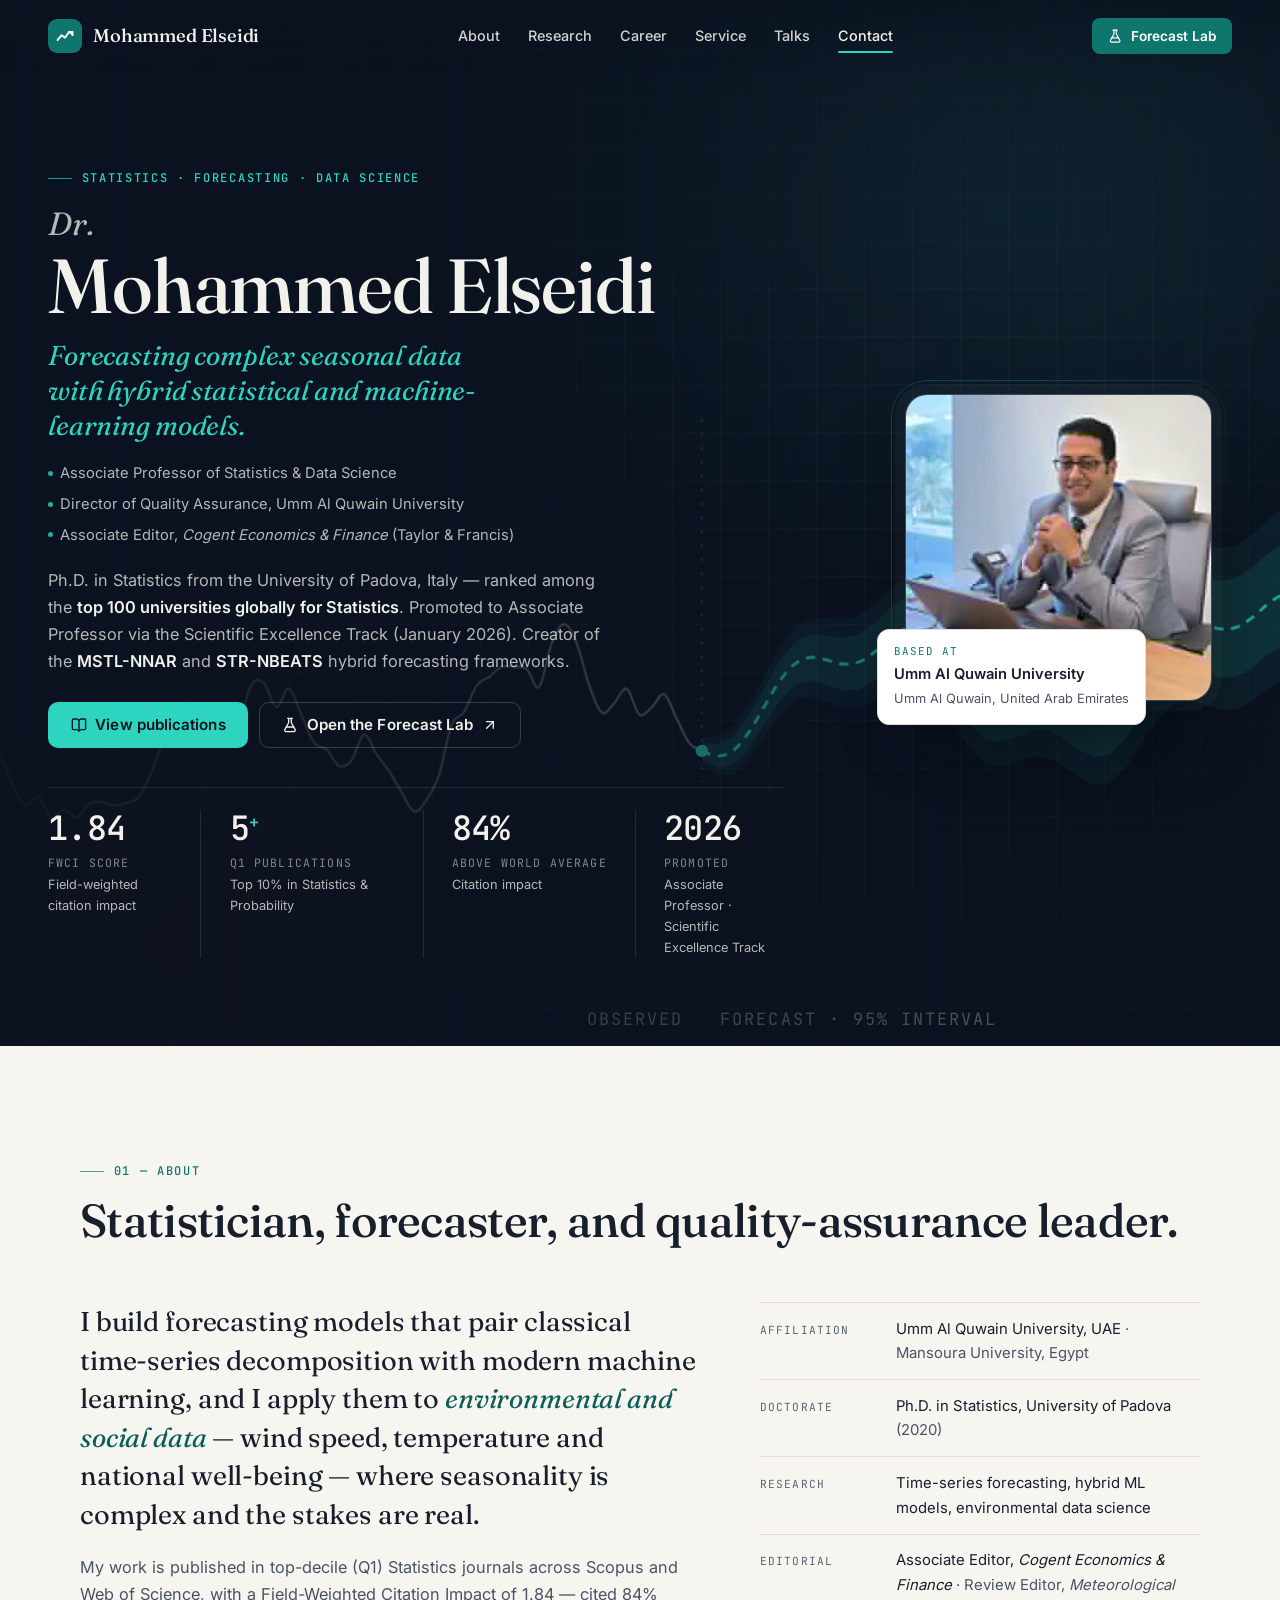
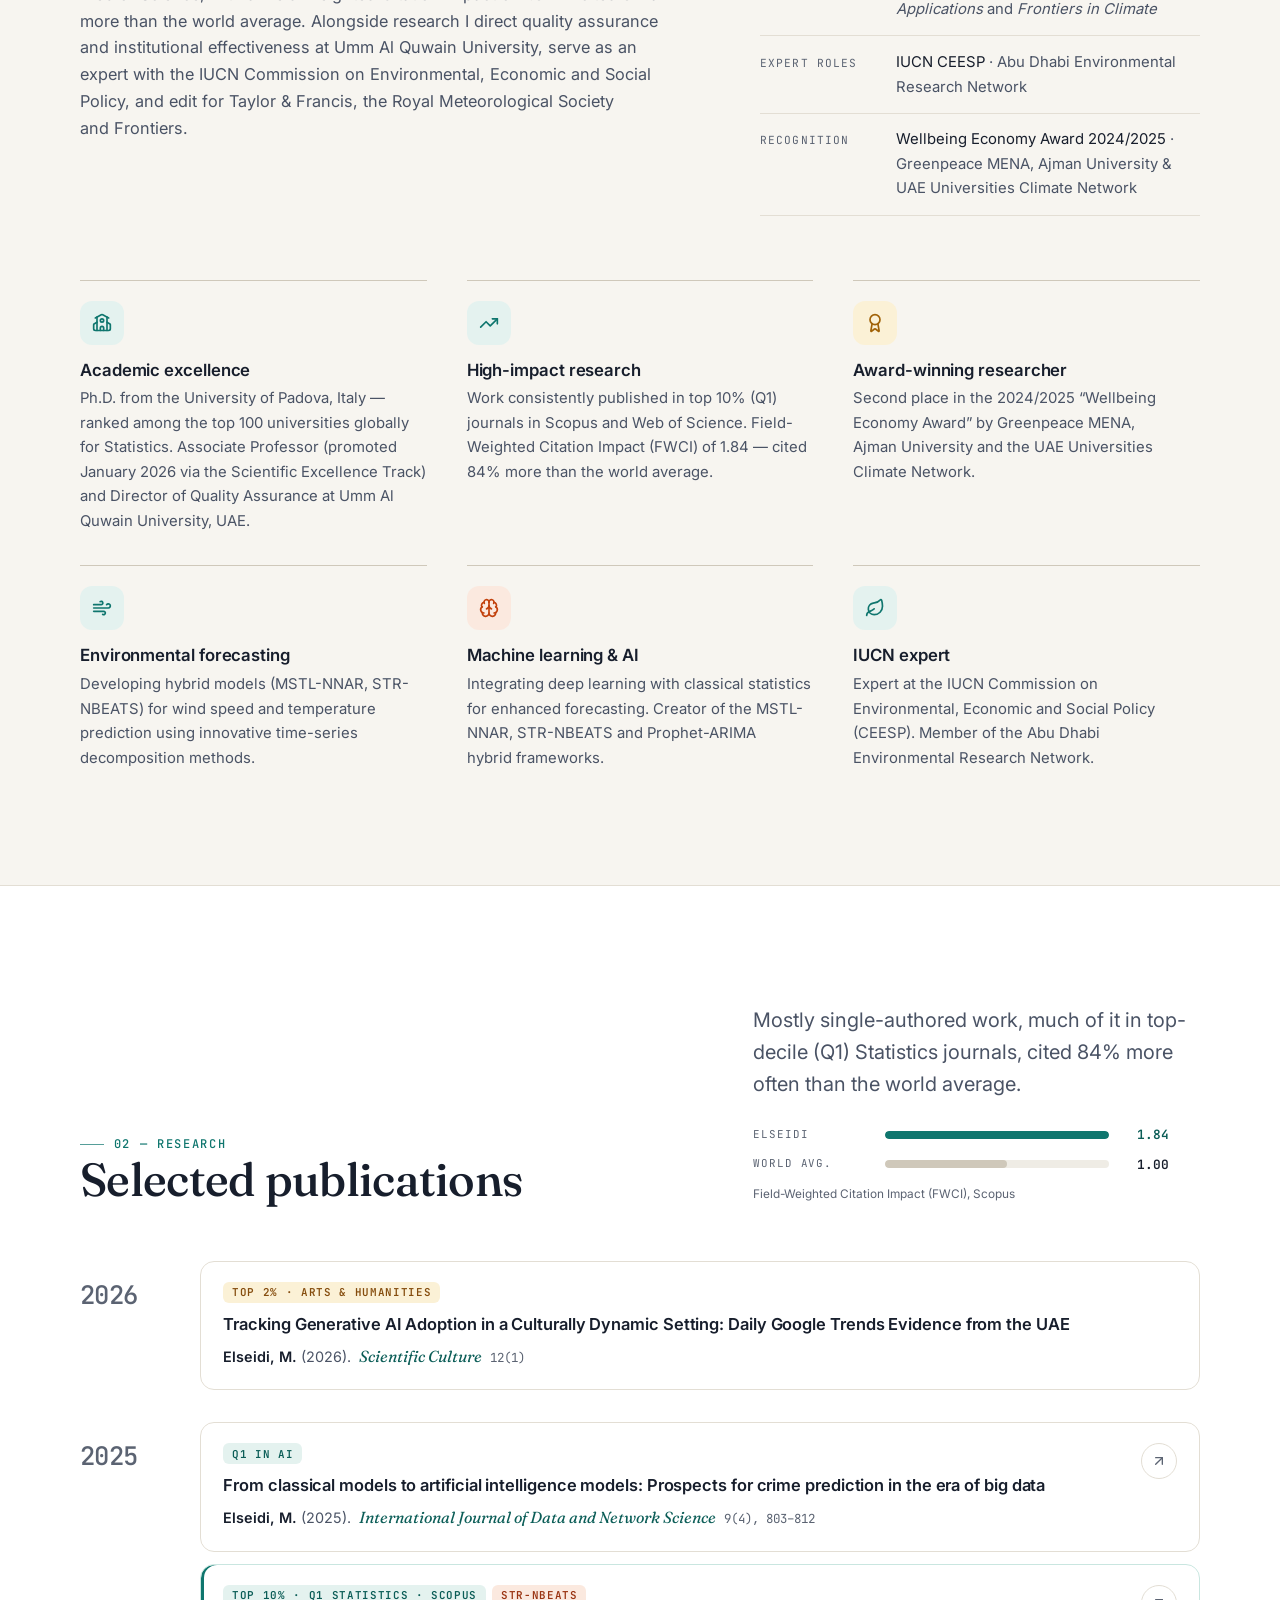
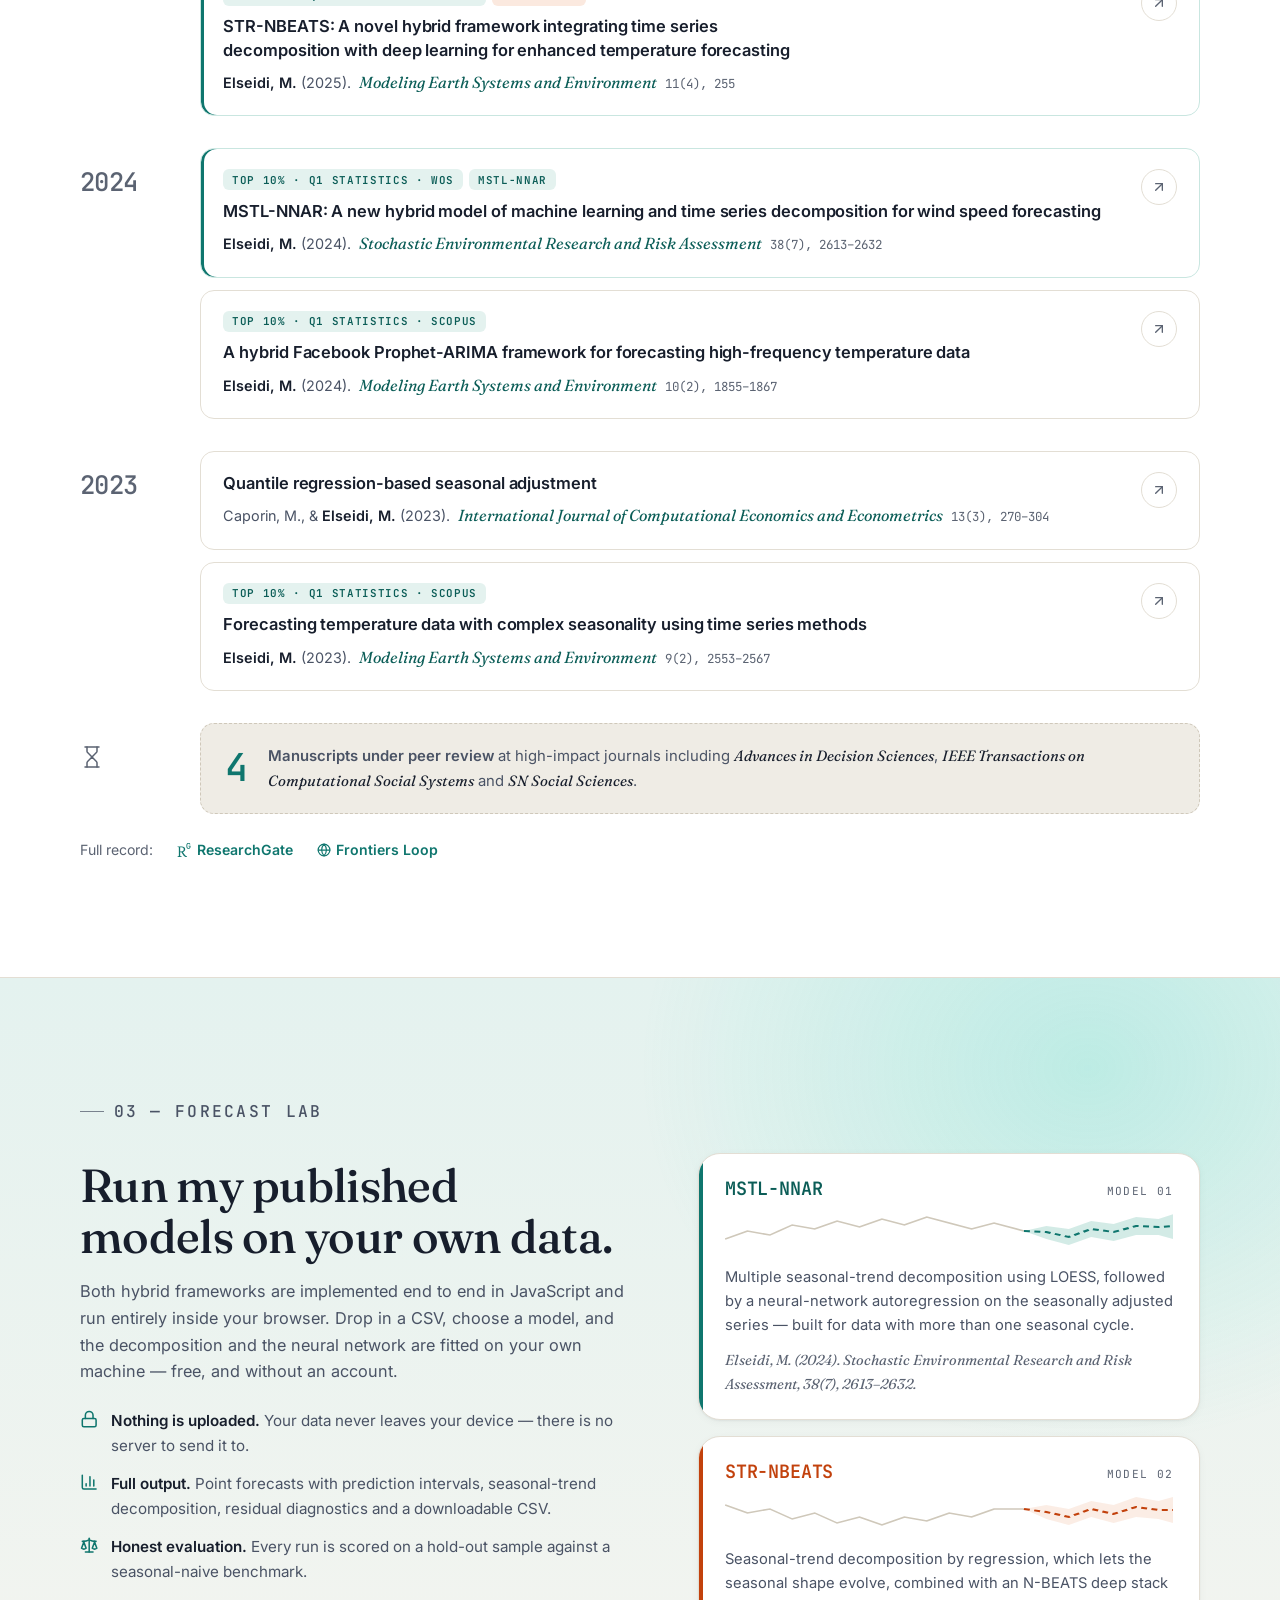
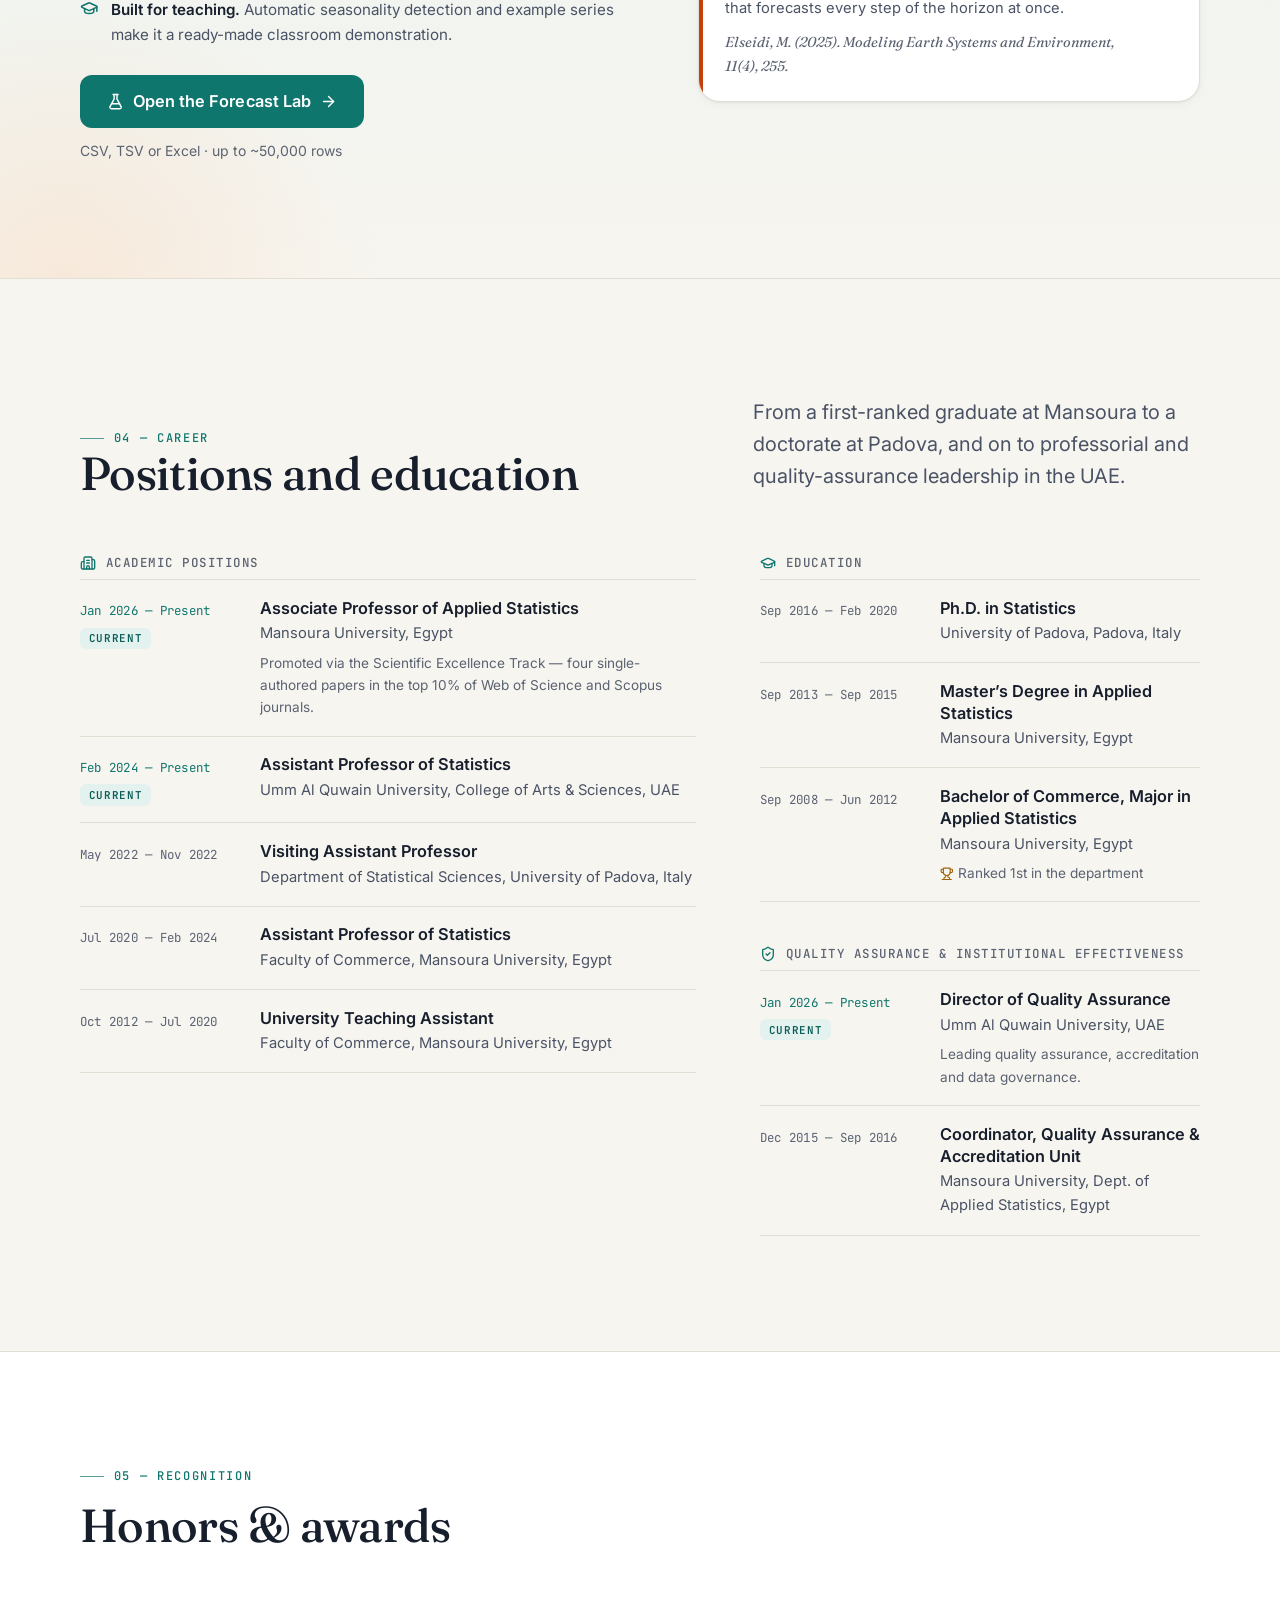
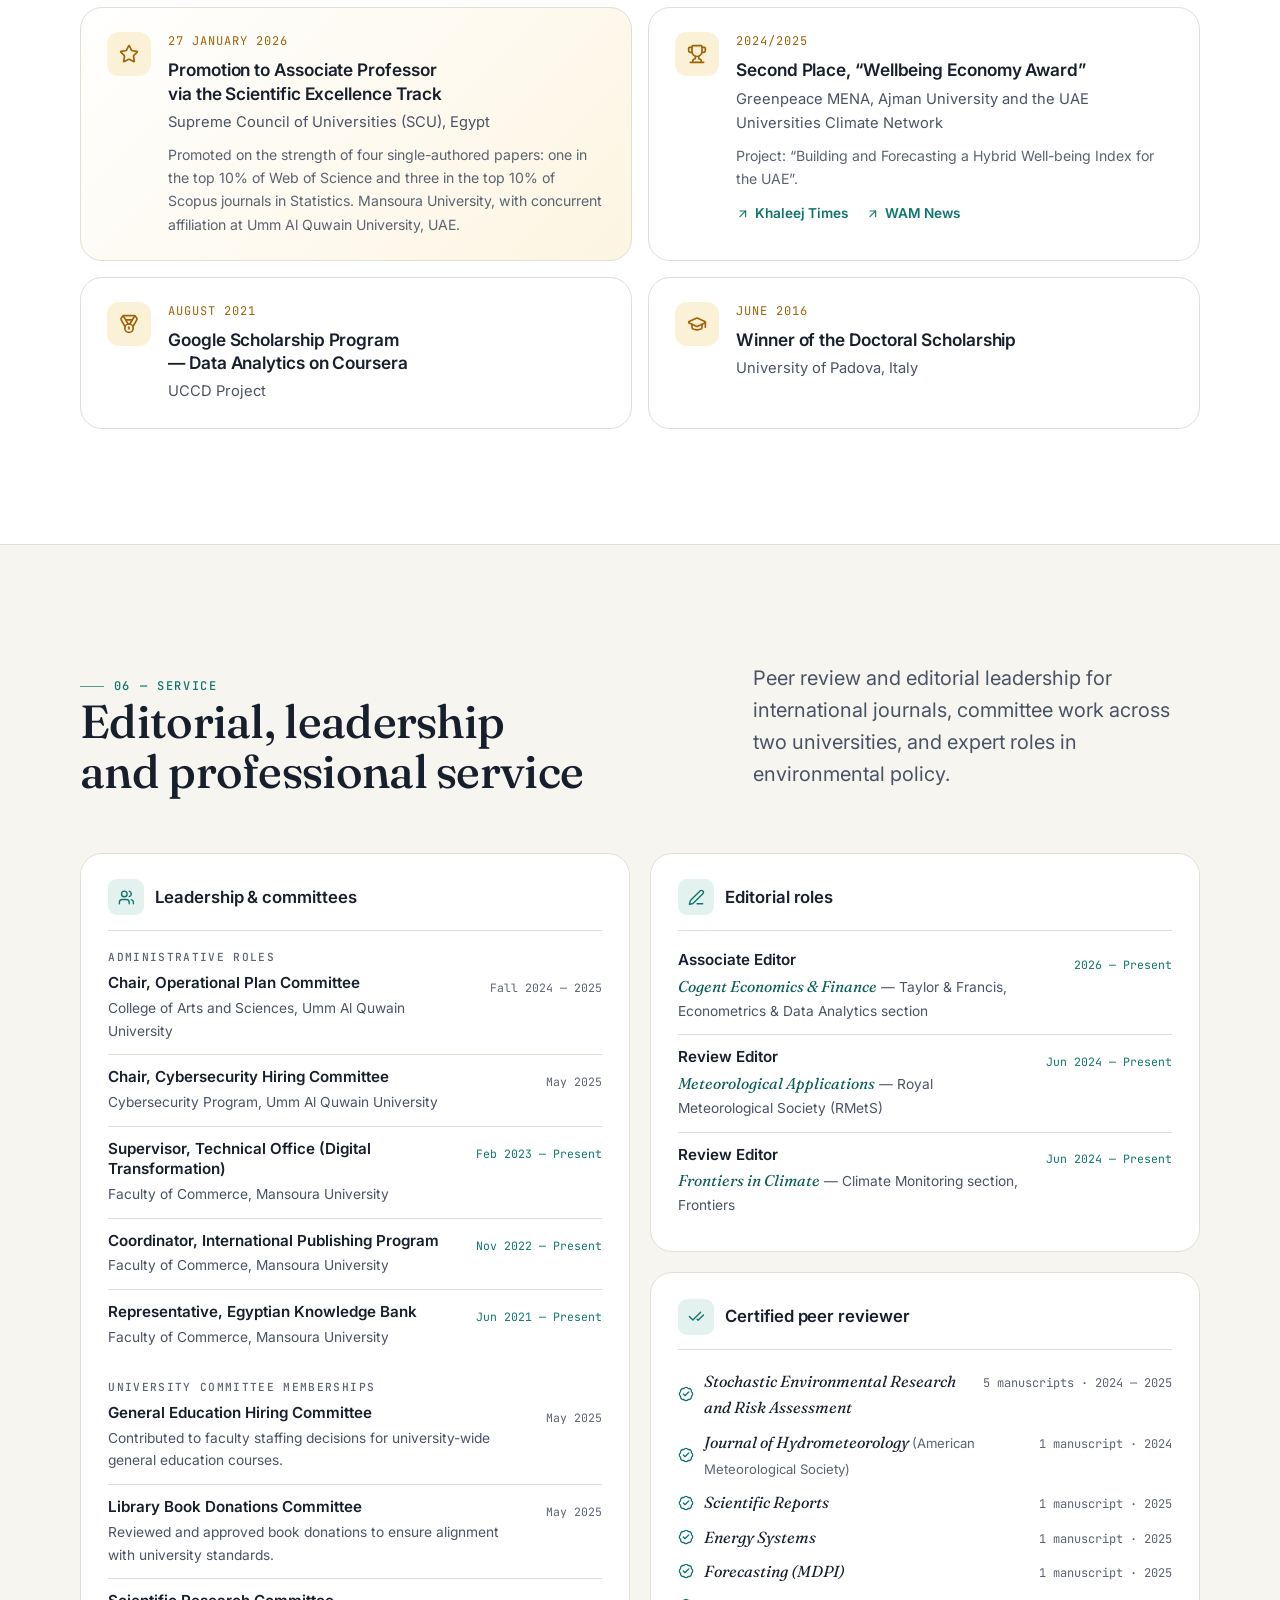
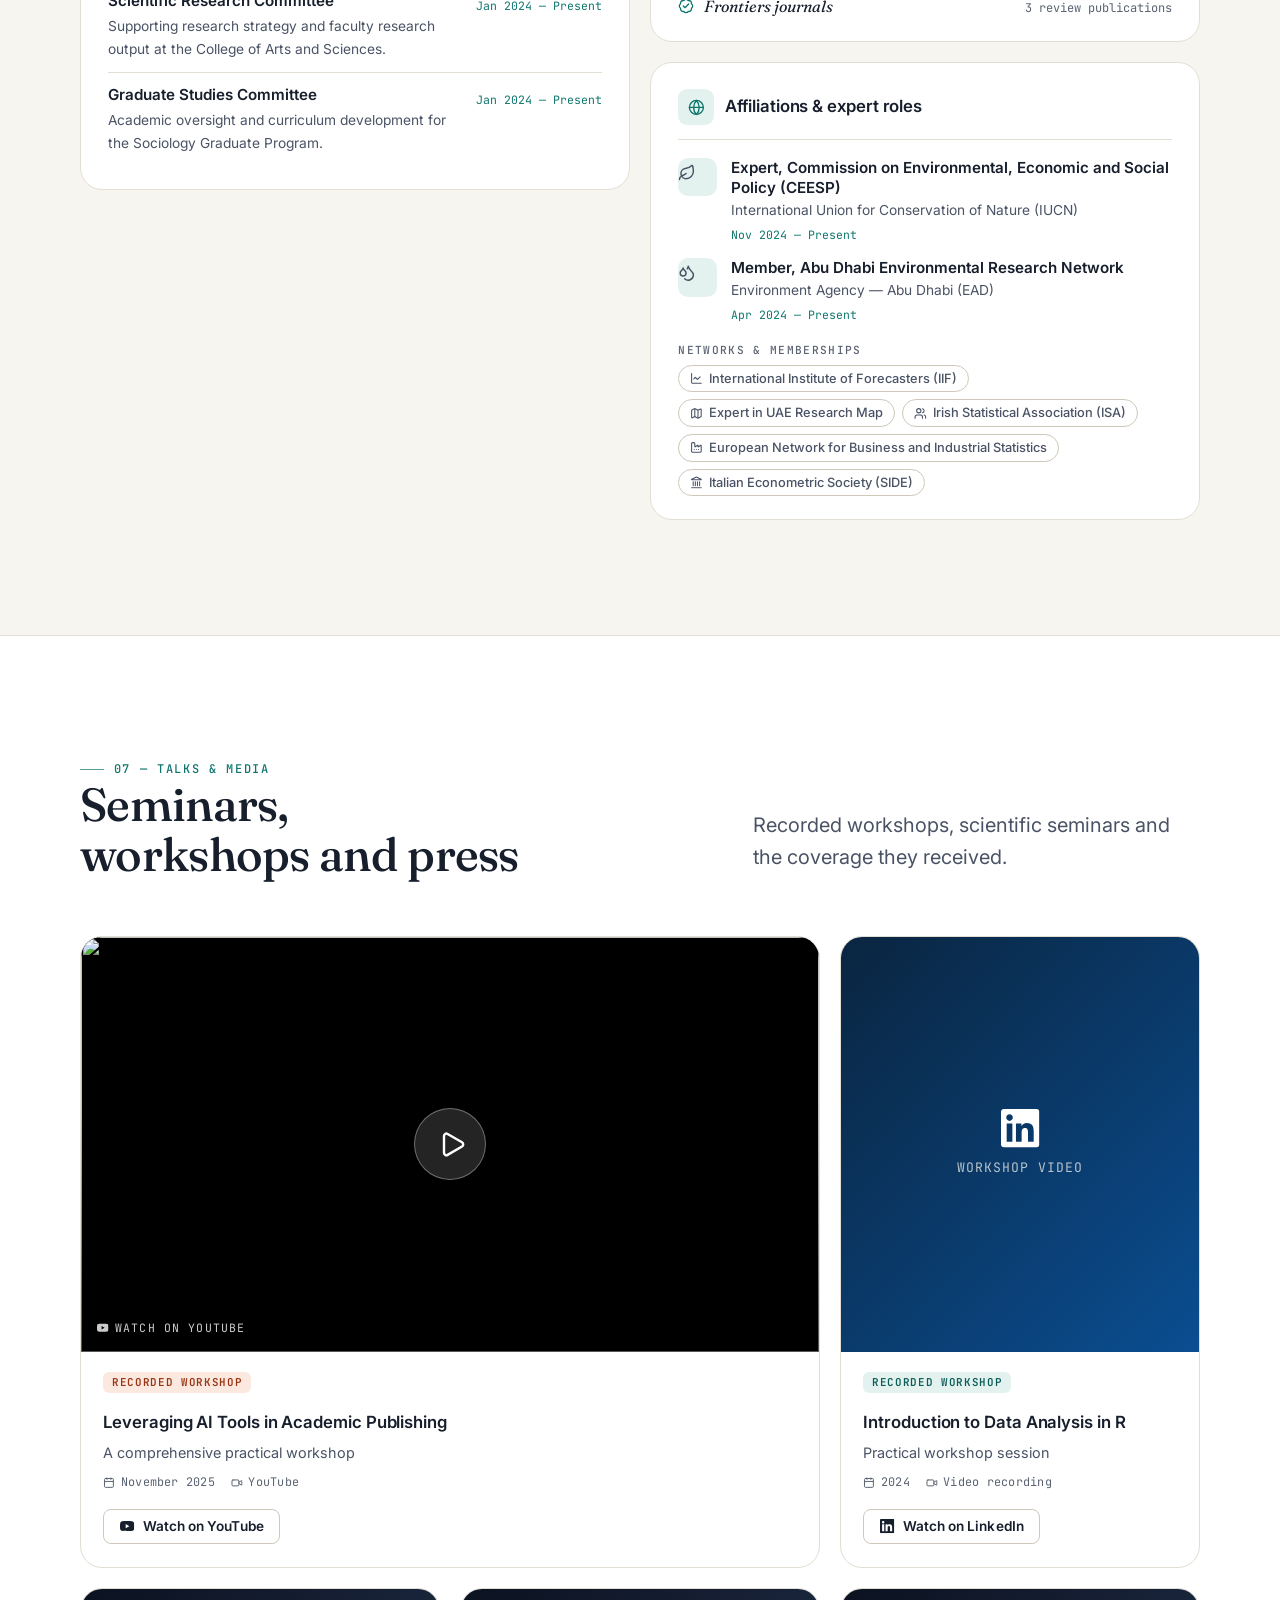
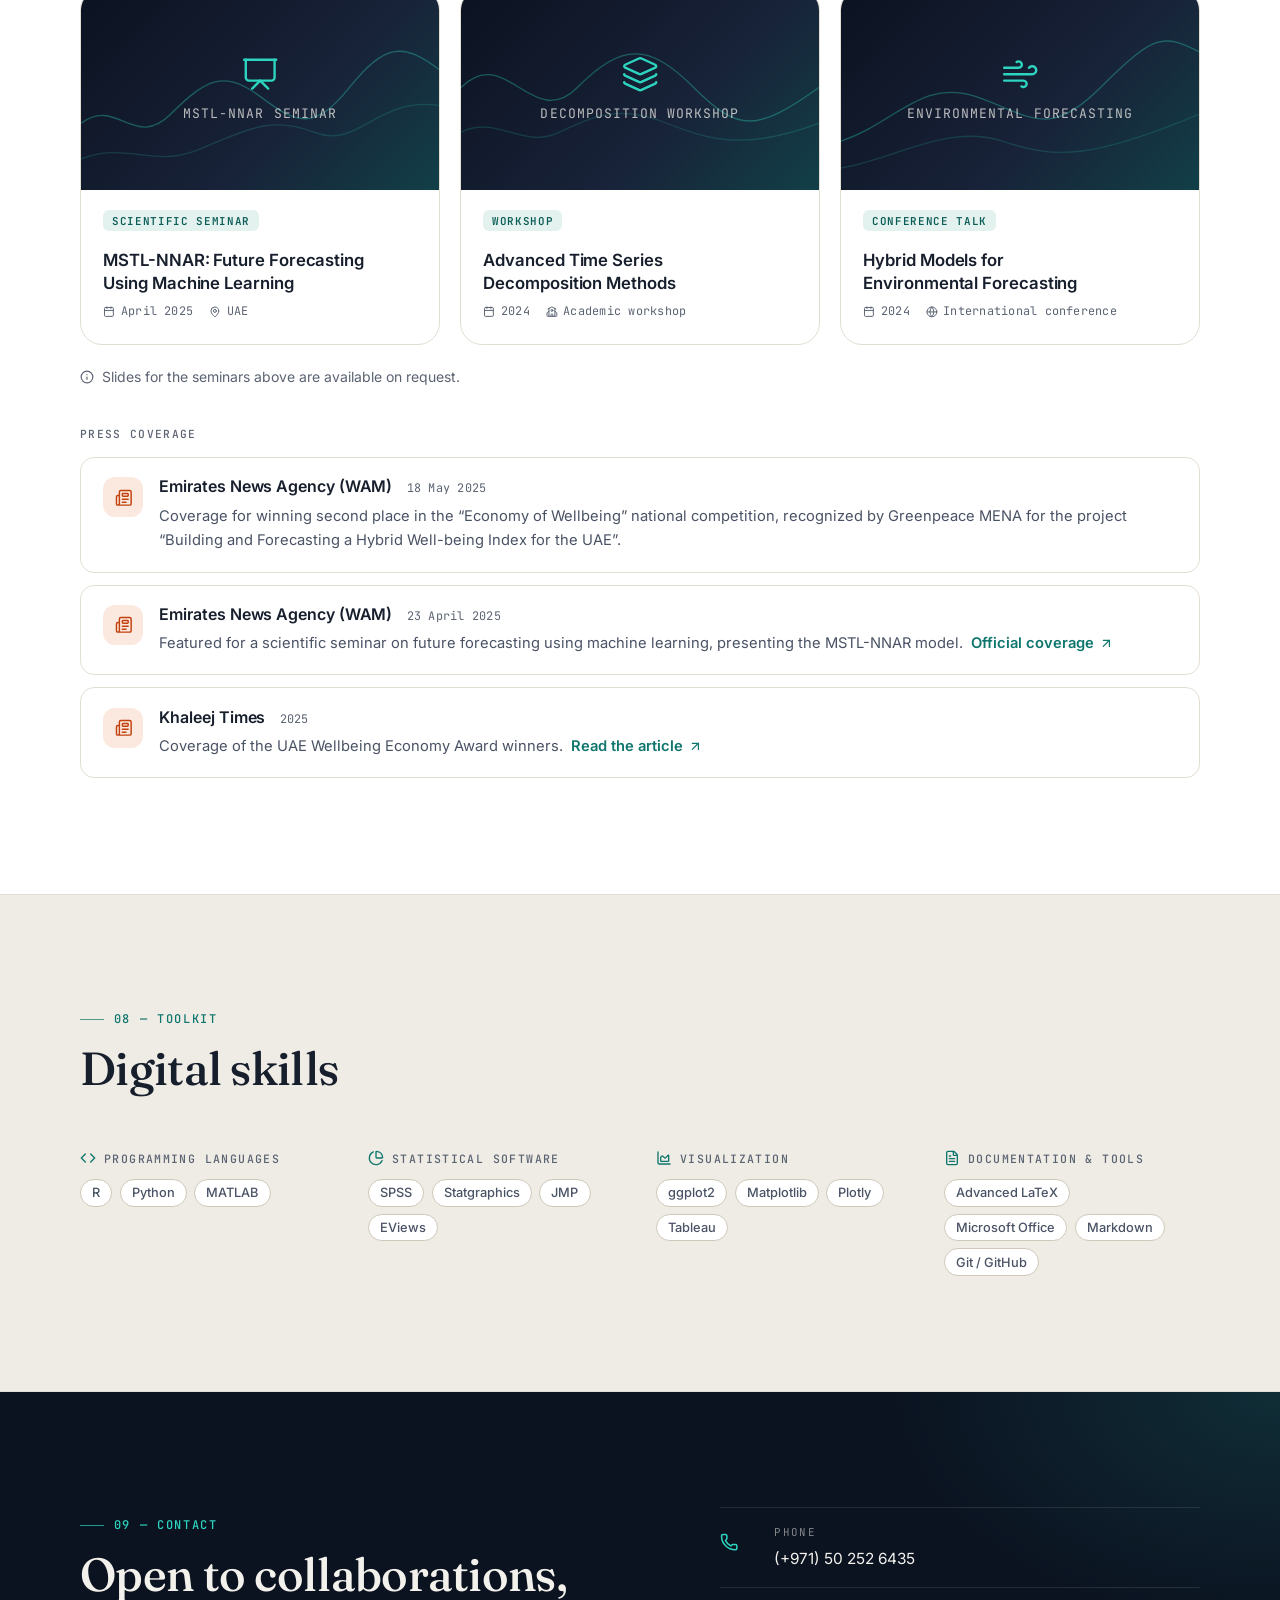
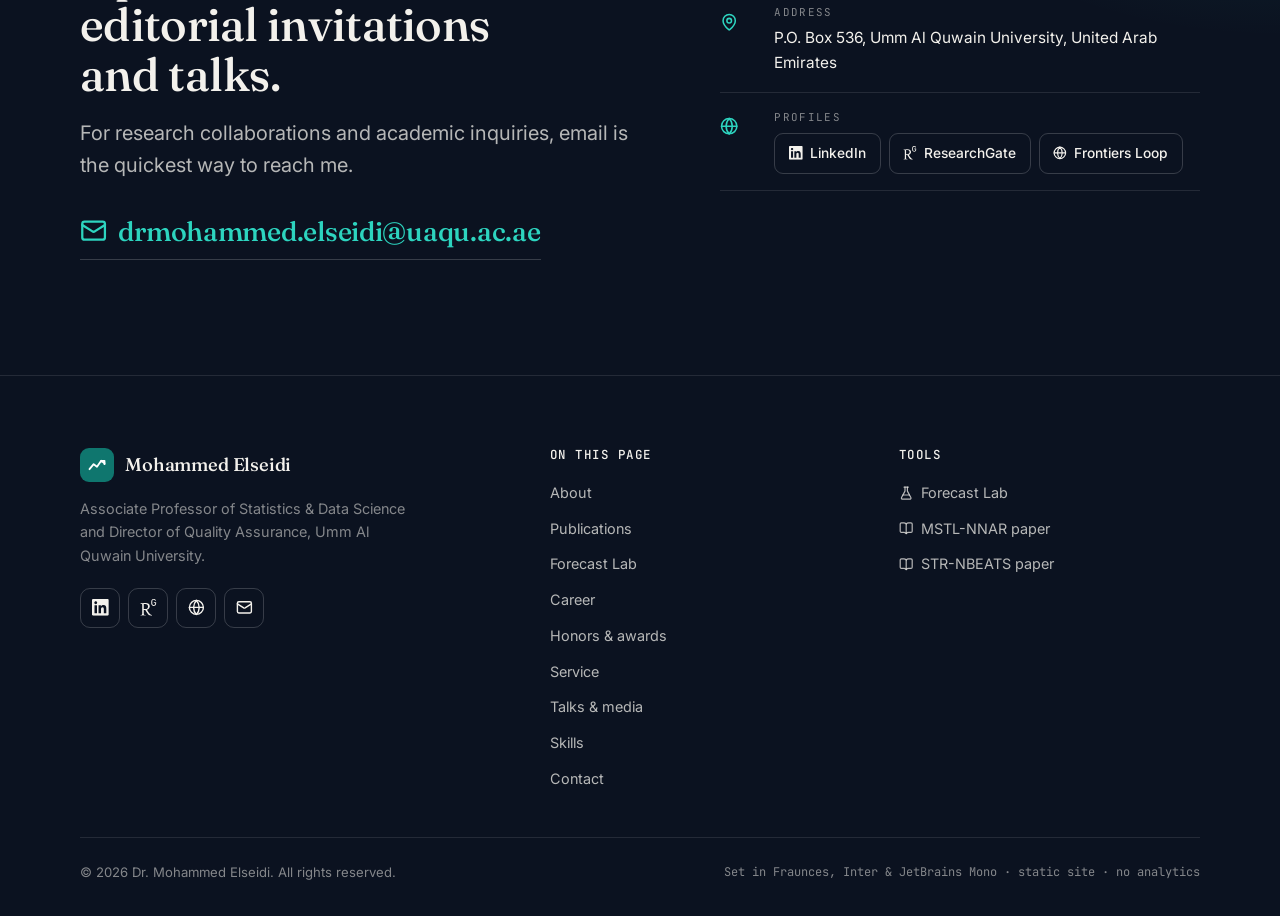
==== commit f8d091d8: "Fix the QA findings: mobile menu, focus rings, phone layouts, Lab accessibility Fifty-five findings " ====
--- a/index.html
+++ b/index.html
@@ -26,11 +26,14 @@
     <meta name="twitter:image" content="https://melseidi.github.io/mohammed-elseidi-website/assets/profile.jpg">
 
     <link rel="icon" href="favicon.svg" type="image/svg+xml">
-    <link rel="apple-touch-icon" href="favicon.svg">
+    <link rel="icon" href="favicon-32.png" sizes="32x32" type="image/png">
+    <link rel="apple-touch-icon" href="apple-touch-icon.png">
 
     <!-- Self-hosted fonts: no third-party requests -->
     <link rel="preload" href="assets/fonts/fraunces-latin.woff2" as="font" type="font/woff2" crossorigin>
     <link rel="preload" href="assets/fonts/inter-latin.woff2" as="font" type="font/woff2" crossorigin>
+    <link rel="preload" href="assets/fonts/fraunces-italic-latin.woff2" as="font" type="font/woff2" crossorigin>
+    <link rel="preload" href="assets/fonts/jetbrains-mono-latin.woff2" as="font" type="font/woff2" crossorigin>
     <link rel="stylesheet" href="assets/site.css">
     <link rel="stylesheet" href="assets/home.css">
     <script>document.documentElement.classList.replace('no-js', 'js');</script>
@@ -68,7 +71,7 @@
     </script>
 </head>
 <body>
-    <svg xmlns="http://www.w3.org/2000/svg" hidden aria-hidden="true" focusable="false" style="display:none"><symbol id="i-arrow-right" viewBox="0 0 24 24" fill="none" stroke="currentColor" stroke-width="2" stroke-linecap="round" stroke-linejoin="round"><path d="M5 12h14"/><path d="m12 5 7 7-7 7"/></symbol><symbol id="i-arrow-up" viewBox="0 0 24 24" fill="none" stroke="currentColor" stroke-width="2" stroke-linecap="round" stroke-linejoin="round"><path d="m5 12 7-7 7 7"/><path d="M12 19V5"/></symbol><symbol id="i-arrow-up-right" viewBox="0 0 24 24" fill="none" stroke="currentColor" stroke-width="2" stroke-linecap="round" stroke-linejoin="round"><path d="M7 7h10v10"/><path d="M7 17 17 7"/></symbol><symbol id="i-award" viewBox="0 0 24 24" fill="none" stroke="currentColor" stroke-width="2" stroke-linecap="round" stroke-linejoin="round"><path d="m15.477 12.89 1.515 8.526a.5.5 0 0 1-.81.47l-3.58-2.687a1 1 0 0 0-1.197 0l-3.586 2.686a.5.5 0 0 1-.81-.469l1.514-8.526"/><circle cx="12" cy="8" r="6"/></symbol><symbol id="i-badge-check" viewBox="0 0 24 24" fill="none" stroke="currentColor" stroke-width="2" stroke-linecap="round" stroke-linejoin="round"><path d="M3.85 8.62a4 4 0 0 1 4.78-4.77 4 4 0 0 1 6.74 0 4 4 0 0 1 4.78 4.78 4 4 0 0 1 0 6.74 4 4 0 0 1-4.77 4.78 4 4 0 0 1-6.75 0 4 4 0 0 1-4.78-4.77 4 4 0 0 1 0-6.76Z"/><path d="m16 9-5.5 5.5L8 12"/></symbol><symbol id="i-book-open" viewBox="0 0 24 24" fill="none" stroke="currentColor" stroke-width="2" stroke-linecap="round" stroke-linejoin="round"><path d="M12 5v16"/><path d="M20.001 19A2 2 0 0022 17V5a2 2 0 00-1.999-2L16 3.002A5 5 0 0012 5a5 5 0 00-4-2H4a2 2 0 00-2 2v12a2 2 0 001.999 2H8a5 5 0 014 2 5 5 0 014-2z"/></symbol><symbol id="i-brain" viewBox="0 0 24 24" fill="none" stroke="currentColor" stroke-width="2" stroke-linecap="round" stroke-linejoin="round"><path d="M12 18V5"/><path d="M15 13a4.17 4.17 0 0 1-3-4 4.17 4.17 0 0 1-3 4"/><path d="M17.598 6.5A3 3 0 1 0 12 5a3 3 0 1 0-5.598 1.5"/><path d="M17.997 5.125a4 4 0 0 1 2.526 5.77"/><path d="M18 18a4 4 0 0 0 2-7.464"/><path d="M19.967 17.483A4 4 0 1 1 12 18a4 4 0 1 1-7.967-.517"/><path d="M6 18a4 4 0 0 1-2-7.464"/><path d="M6.003 5.125a4 4 0 0 0-2.526 5.77"/></symbol><symbol id="i-building" viewBox="0 0 24 24" fill="none" stroke="currentColor" stroke-width="2" stroke-linecap="round" stroke-linejoin="round"><path d="M10 12h4"/><path d="M10 8h4"/><path d="M14 21v-3a2 2 0 0 0-4 0v3"/><path d="M6 10H4a2 2 0 0 0-2 2v7a2 2 0 0 0 2 2h16a2 2 0 0 0 2-2V9a2 2 0 0 0-2-2h-2"/><path d="M6 21V5a2 2 0 0 1 2-2h8a2 2 0 0 1 2 2v16"/></symbol><symbol id="i-calendar" viewBox="0 0 24 24" fill="none" stroke="currentColor" stroke-width="2" stroke-linecap="round" stroke-linejoin="round"><path d="M8 2v3"/><path d="M16 2v3"/><rect x="3" y="3" width="18" height="18" rx="2"/><path d="M3 9h18"/></symbol><symbol id="i-chart-area" viewBox="0 0 24 24" fill="none" stroke="currentColor" stroke-width="2" stroke-linecap="round" stroke-linejoin="round"><path d="M3 3v16a2 2 0 0 0 2 2h16"/><path d="M7 11.207a.5.5 0 0 1 .146-.353l2-2a.5.5 0 0 1 .708 0l3.292 3.292a.5.5 0 0 0 .708 0l4.292-4.292a.5.5 0 0 1 .854.353V16a1 1 0 0 1-1 1H8a1 1 0 0 1-1-1z"/></symbol><symbol id="i-chart-column" viewBox="0 0 24 24" fill="none" stroke="currentColor" stroke-width="2" stroke-linecap="round" stroke-linejoin="round"><path d="M3 3v16a2 2 0 0 0 2 2h16"/><path d="M18 17V9"/><path d="M13 17V5"/><path d="M8 17v-3"/></symbol><symbol id="i-chart-line" viewBox="0 0 24 24" fill="none" stroke="currentColor" stroke-width="2" stroke-linecap="round" stroke-linejoin="round"><path d="M3 3v16a2 2 0 0 0 2 2h16"/><path d="m19 9-5 5-4-4-3 3"/></symbol><symbol id="i-chart-pie" viewBox="0 0 24 24" fill="none" stroke="currentColor" stroke-width="2" stroke-linecap="round" stroke-linejoin="round"><path d="M21 12c.552 0 1.005-.449.95-.998a10 10 0 0 0-8.953-8.951c-.55-.055-.998.398-.998.95v8a1 1 0 0 0 1 1z"/><path d="M21.21 15.89A10 10 0 1 1 8 2.83"/></symbol><symbol id="i-check-check" viewBox="0 0 24 24" fill="none" stroke="currentColor" stroke-width="2" stroke-linecap="round" stroke-linejoin="round"><path d="M18 6 7 17l-5-5"/><path d="m22 10-7.5 7.5L13 16"/></symbol><symbol id="i-code" viewBox="0 0 24 24" fill="none" stroke="currentColor" stroke-width="2" stroke-linecap="round" stroke-linejoin="round"><path d="m16 18 6-6-6-6"/><path d="m8 6-6 6 6 6"/></symbol><symbol id="i-droplets" viewBox="0 0 24 24" fill="none" stroke="currentColor" stroke-width="2" stroke-linecap="round" stroke-linejoin="round"><path d="M7 16.3c2.2 0 4-1.83 4-4.05 0-1.16-.57-2.26-1.71-3.19S7.29 6.75 7 5.3c-.29 1.45-1.14 2.84-2.29 3.76S3 11.1 3 12.25c0 2.22 1.8 4.05 4 4.05z"/><path d="M12.56 6.6A10.97 10.97 0 0 0 14 3.02c.5 2.5 2 4.9 4 6.5s3 3.5 3 5.5a6.98 6.98 0 0 1-11.91 4.97"/></symbol><symbol id="i-factory" viewBox="0 0 24 24" fill="none" stroke="currentColor" stroke-width="2" stroke-linecap="round" stroke-linejoin="round"><path d="M12 16h.01"/><path d="M16 16h.01"/><path d="M3 19a2 2 0 0 0 2 2h14a2 2 0 0 0 2-2V8.5a.5.5 0 0 0-.769-.422l-4.462 2.844A.5.5 0 0 1 15 10.5v-2a.5.5 0 0 0-.769-.422L9.77 10.922A.5.5 0 0 1 9 10.5V5a2 2 0 0 0-2-2H5a2 2 0 0 0-2 2z"/><path d="M8 16h.01"/></symbol><symbol id="i-file-text" viewBox="0 0 24 24" fill="none" stroke="currentColor" stroke-width="2" stroke-linecap="round" stroke-linejoin="round"><path d="M6 22a2 2 0 0 1-2-2V4a2 2 0 0 1 2-2h8a2.4 2.4 0 0 1 1.704.706l3.588 3.588A2.4 2.4 0 0 1 20 8v12a2 2 0 0 1-2 2z"/><path d="M14 2v5a1 1 0 0 0 1 1h5"/><path d="M10 9H8"/><path d="M16 13H8"/><path d="M16 17H8"/></symbol><symbol id="i-flask" viewBox="0 0 24 24" fill="none" stroke="currentColor" stroke-width="2" stroke-linecap="round" stroke-linejoin="round"><path d="M14 2v6a2 2 0 0 0 .245.96l5.51 10.08A2 2 0 0 1 18 22H6a2 2 0 0 1-1.755-2.96l5.51-10.08A2 2 0 0 0 10 8V2"/><path d="M6.453 15h11.094"/><path d="M8.5 2h7"/></symbol><symbol id="i-globe" viewBox="0 0 24 24" fill="none" stroke="currentColor" stroke-width="2" stroke-linecap="round" stroke-linejoin="round"><circle cx="12" cy="12" r="10"/><path d="M12 2a14.5 14.5 0 0 0 0 20 14.5 14.5 0 0 0 0-20"/><path d="M2 12h20"/></symbol><symbol id="i-graduation-cap" viewBox="0 0 24 24" fill="none" stroke="currentColor" stroke-width="2" stroke-linecap="round" stroke-linejoin="round"><path d="M21.42 10.922a1 1 0 0 0-.019-1.838L12.83 5.18a2 2 0 0 0-1.66 0L2.6 9.08a1 1 0 0 0 0 1.832l8.57 3.908a2 2 0 0 0 1.66 0z"/><path d="M22 10v6"/><path d="M6 12.5V16a6 3 0 0 0 12 0v-3.5"/></symbol><symbol id="i-hourglass" viewBox="0 0 24 24" fill="none" stroke="currentColor" stroke-width="2" stroke-linecap="round" stroke-linejoin="round"><path d="M5 22h14"/><path d="M5 2h14"/><path d="M17 22v-4.172a2 2 0 0 0-.586-1.414L12 12l-4.414 4.414A2 2 0 0 0 7 17.828V22"/><path d="M7 2v4.172a2 2 0 0 0 .586 1.414L12 12l4.414-4.414A2 2 0 0 0 17 6.172V2"/></symbol><symbol id="i-info" viewBox="0 0 24 24" fill="none" stroke="currentColor" stroke-width="2" stroke-linecap="round" stroke-linejoin="round"><circle cx="12" cy="12" r="10"/><path d="M12 16v-4"/><path d="M12 8h.01"/></symbol><symbol id="i-landmark" viewBox="0 0 24 24" fill="none" stroke="currentColor" stroke-width="2" stroke-linecap="round" stroke-linejoin="round"><path d="M10 18v-7"/><path d="M11.119 2.205a2 2 0 0 1 1.762 0l7.84 3.846A.5.5 0 0 1 20.5 7h-17a.5.5 0 0 1-.22-.949z"/><path d="M14 18v-7"/><path d="M18 18v-7"/><path d="M3 22h18"/><path d="M6 18v-7"/></symbol><symbol id="i-layers" viewBox="0 0 24 24" fill="none" stroke="currentColor" stroke-width="2" stroke-linecap="round" stroke-linejoin="round"><path d="M12.83 2.18a2 2 0 0 0-1.66 0L2.6 6.08a1 1 0 0 0 0 1.83l8.58 3.91a2 2 0 0 0 1.66 0l8.58-3.9a1 1 0 0 0 0-1.83z"/><path d="M2 12a1 1 0 0 0 .58.91l8.6 3.91a2 2 0 0 0 1.65 0l8.58-3.9A1 1 0 0 0 22 12"/><path d="M2 17a1 1 0 0 0 .58.91l8.6 3.91a2 2 0 0 0 1.65 0l8.58-3.9A1 1 0 0 0 22 17"/></symbol><symbol id="i-leaf" viewBox="0 0 24 24" fill="none" stroke="currentColor" stroke-width="2" stroke-linecap="round" stroke-linejoin="round"><path d="M11 20a10 10 0 0010-10 25.9 25.9 0 00-1.04-7.281 1 1 0 00-1.755-.325C15.833 5.5 13 5.5 9.8 6.1A7 7 0 0011 20"/><path d="M2 21a5 5 0 012.911-4.544C7.613 15.212 8.351 15.24 11 13"/></symbol><symbol id="i-linkedin" viewBox="0 0 24 24"><path fill="currentColor" d="M20.447 20.452h-3.554v-5.569c0-1.328-.027-3.037-1.852-3.037-1.853 0-2.136 1.445-2.136 2.939v5.667H9.351V9h3.414v1.561h.046c.477-.9 1.637-1.85 3.37-1.85 3.601 0 4.267 2.37 4.267 5.455v6.286zM5.337 7.433c-1.144 0-2.063-.926-2.063-2.065 0-1.138.92-2.063 2.063-2.063 1.14 0 2.064.925 2.064 2.063 0 1.139-.925 2.065-2.064 2.065zm1.782 13.019H3.555V9h3.564v11.452zM22.225 0H1.771C.792 0 0 .774 0 1.729v20.542C0 23.227.792 24 1.771 24h20.451C23.2 24 24 23.227 24 22.271V1.729C24 .774 23.2 0 22.222 0h.003z"/></symbol><symbol id="i-lock" viewBox="0 0 24 24" fill="none" stroke="currentColor" stroke-width="2" stroke-linecap="round" stroke-linejoin="round"><rect width="18" height="11" x="3" y="11" rx="2" ry="2"/><path d="M7 11V7a5 5 0 0 1 10 0v4"/></symbol><symbol id="i-mail" viewBox="0 0 24 24" fill="none" stroke="currentColor" stroke-width="2" stroke-linecap="round" stroke-linejoin="round"><path d="m22 7-8.991 5.727a2 2 0 0 1-2.009 0L2 7"/><rect x="2" y="4" width="20" height="16" rx="2"/></symbol><symbol id="i-map" viewBox="0 0 24 24" fill="none" stroke="currentColor" stroke-width="2" stroke-linecap="round" stroke-linejoin="round"><path d="M14.106 5.553a2 2 0 0 0 1.788 0l3.659-1.83A1 1 0 0 1 21 4.619v12.764a1 1 0 0 1-.553.894l-4.553 2.277a2 2 0 0 1-1.788 0l-4.212-2.106a2 2 0 0 0-1.788 0l-3.659 1.83A1 1 0 0 1 3 19.381V6.618a1 1 0 0 1 .553-.894l4.553-2.277a2 2 0 0 1 1.788 0z"/><path d="M15 5.764v15"/><path d="M9 3.236v15"/></symbol><symbol id="i-map-pin" viewBox="0 0 24 24" fill="none" stroke="currentColor" stroke-width="2" stroke-linecap="round" stroke-linejoin="round"><path d="M20 10c0 4.993-5.539 10.193-7.399 11.799a1 1 0 0 1-1.202 0C9.539 20.193 4 14.993 4 10a8 8 0 0 1 16 0"/><circle cx="12" cy="10" r="3"/></symbol><symbol id="i-medal" viewBox="0 0 24 24" fill="none" stroke="currentColor" stroke-width="2" stroke-linecap="round" stroke-linejoin="round"><path d="M7.21 15 2.66 7.14a2 2 0 0 1 .13-2.2L4.4 2.8A2 2 0 0 1 6 2h12a2 2 0 0 1 1.6.8l1.6 2.14a2 2 0 0 1 .14 2.2L16.79 15"/><path d="M11 12 5.12 2.2"/><path d="m13 12 5.88-9.8"/><path d="M8 7h8"/><circle cx="12" cy="17" r="5"/><path d="M12 18v-2h-.5"/></symbol><symbol id="i-menu" viewBox="0 0 24 24" fill="none" stroke="currentColor" stroke-width="2" stroke-linecap="round" stroke-linejoin="round"><path d="M4 5h16"/><path d="M4 12h16"/><path d="M4 19h16"/></symbol><symbol id="i-newspaper" viewBox="0 0 24 24" fill="none" stroke="currentColor" stroke-width="2" stroke-linecap="round" stroke-linejoin="round"><path d="M15 18h-5"/><path d="M18 14h-8"/><path d="M4 22h16a2 2 0 0 0 2-2V4a2 2 0 0 0-2-2H8a2 2 0 0 0-2 2v16a2 2 0 0 1-4 0v-9a2 2 0 0 1 2-2h2"/><rect width="8" height="4" x="10" y="6" rx="1"/></symbol><symbol id="i-pen-line" viewBox="0 0 24 24" fill="none" stroke="currentColor" stroke-width="2" stroke-linecap="round" stroke-linejoin="round"><path d="M13 21h8"/><path d="M21.174 6.812a1 1 0 0 0-3.986-3.987L3.842 16.174a2 2 0 0 0-.5.83l-1.321 4.352a.5.5 0 0 0 .623.622l4.353-1.32a2 2 0 0 0 .83-.497z"/></symbol><symbol id="i-phone" viewBox="0 0 24 24" fill="none" stroke="currentColor" stroke-width="2" stroke-linecap="round" stroke-linejoin="round"><path d="M13.832 16.568a1 1 0 0 0 1.213-.303l.355-.465A2 2 0 0 1 17 15h3a2 2 0 0 1 2 2v3a2 2 0 0 1-2 2A18 18 0 0 1 2 4a2 2 0 0 1 2-2h3a2 2 0 0 1 2 2v3a2 2 0 0 1-.8 1.6l-.468.351a1 1 0 0 0-.292 1.233 14 14 0 0 0 6.392 6.384"/></symbol><symbol id="i-play" viewBox="0 0 24 24" fill="none" stroke="currentColor" stroke-width="2" stroke-linecap="round" stroke-linejoin="round"><path d="M5 5a2 2 0 0 1 3.008-1.728l11.997 6.998a2 2 0 0 1 .003 3.458l-12 7A2 2 0 0 1 5 19z"/></symbol><symbol id="i-presentation" viewBox="0 0 24 24" fill="none" stroke="currentColor" stroke-width="2" stroke-linecap="round" stroke-linejoin="round"><path d="M2 3h20"/><path d="M21 3v11a2 2 0 0 1-2 2H5a2 2 0 0 1-2-2V3"/><path d="m7 21 5-5 5 5"/></symbol><symbol id="i-researchgate" viewBox="0 0 24 24"><path fill="currentColor" d="M19.586 0c-.818 0-1.508.19-2.073.565-.563.377-.97.936-1.213 1.68a3.193 3.193 0 0 0-.112.437 8.365 8.365 0 0 0-.078.53 9 9 0 0 0-.05.727c-.01.282-.013.621-.013 1.016a31.121 31.123 0 0 0 .014 1.017 9 9 0 0 0 .05.727 7.946 7.946 0 0 0 .077.53h-.005a3.334 3.334 0 0 0 .113.438c.245.743.65 1.303 1.214 1.68.565.376 1.256.564 2.075.564.8 0 1.536-.213 2.105-.603.57-.39.94-.916 1.175-1.65.076-.235.135-.558.177-.93a10.9 10.9 0 0 0 .043-1.207v-.82c0-.095-.047-.142-.14-.142h-3.064c-.094 0-.14.047-.14.141v.956c0 .094.046.14.14.14h1.666c.056 0 .084.03.084.086 0 .36 0 .62-.036.865-.038.244-.1.447-.147.606-.108.385-.348.664-.638.876-.29.212-.738.35-1.227.35-.545 0-.901-.15-1.21-.353-.306-.203-.517-.454-.67-.915a3.136 3.136 0 0 1-.147-.762 17.366 17.367 0 0 1-.034-.656c-.01-.26-.014-.572-.014-.939a26.401 26.403 0 0 1 .014-.938 15.821 15.822 0 0 1 .035-.656 3.19 3.19 0 0 1 .148-.76 1.89 1.89 0 0 1 .742-1.01c.344-.244.593-.352 1.137-.352.508 0 .815.096 1.144.303.33.207.528.492.764.925.047.094.111.118.198.07l1.044-.43c.075-.048.09-.115.042-.199a3.549 3.549 0 0 0-.466-.742 3 3 0 0 0-.679-.607 3.313 3.313 0 0 0-.903-.41A4.068 4.068 0 0 0 19.586 0zM8.217 5.836c-1.69 0-3.036.086-4.297.086-1.146 0-2.291 0-3.007-.029v.831l1.088.2c.744.144 1.174.488 1.174 2.264v11.288c0 1.777-.43 2.12-1.174 2.263l-1.088.2v.832c.773-.029 2.12-.086 3.465-.086 1.29 0 2.951.057 3.667.086v-.831l-1.49-.2c-.773-.115-1.174-.487-1.174-2.264v-4.784c.688.057 1.29.057 2.206.057 1.748 3.123 3.41 5.472 4.355 6.56.86 1.032 2.177 1.691 3.839 1.691.487 0 1.003-.086 1.318-.23v-.744c-1.031 0-2.063-.716-2.808-1.518-1.26-1.376-2.95-3.582-4.355-6.074 2.32-.545 4.04-2.722 4.04-4.9 0-3.208-2.492-4.698-5.758-4.698zm-.515 1.29c2.406 0 3.839 1.26 3.839 3.552 0 2.263-1.547 3.782-4.097 3.782-.974 0-1.404-.03-2.063-.086v-7.19c.66-.059 1.547-.059 2.32-.059z"/></symbol><symbol id="i-scale" viewBox="0 0 24 24" fill="none" stroke="currentColor" stroke-width="2" stroke-linecap="round" stroke-linejoin="round"><path d="M12 3v18"/><path d="m19 8 3 8a5 5 0 0 1-6 0zV7"/><path d="M3 7h1a17 17 0 0 0 8-2 17 17 0 0 0 8 2h1"/><path d="m5 8 3 8a5 5 0 0 1-6 0zV7"/><path d="M7 21h10"/></symbol><symbol id="i-school" viewBox="0 0 24 24" fill="none" stroke="currentColor" stroke-width="2" stroke-linecap="round" stroke-linejoin="round"><path d="M14 21v-3a2 2 0 0 0-4 0v3"/><path d="M18 4.933V21"/><path d="m4 6 7.106-3.79a2 2 0 0 1 1.788 0L20 6"/><path d="m6 11-3.52 2.147a1 1 0 0 0-.48.854V19a2 2 0 0 0 2 2h16a2 2 0 0 0 2-2v-5a1 1 0 0 0-.48-.853L18 11"/><path d="M6 4.933V21"/><circle cx="12" cy="9" r="2"/></symbol><symbol id="i-shield-check" viewBox="0 0 24 24" fill="none" stroke="currentColor" stroke-width="2" stroke-linecap="round" stroke-linejoin="round"><path d="M20 13c0 5-3.5 7.5-7.66 8.95a1 1 0 0 1-.67-.01C7.5 20.5 4 18 4 13V6a1 1 0 0 1 1-1c2 0 4.5-1.2 6.24-2.72a1.17 1.17 0 0 1 1.52 0C14.51 3.81 17 5 19 5a1 1 0 0 1 1 1z"/><path d="m9 12 2 2 4-4"/></symbol><symbol id="i-star" viewBox="0 0 24 24" fill="none" stroke="currentColor" stroke-width="2" stroke-linecap="round" stroke-linejoin="round"><path d="M11.525 2.295a.53.53 0 0 1 .95 0l2.31 4.679a2.123 2.123 0 0 0 1.595 1.16l5.166.756a.53.53 0 0 1 .294.904l-3.736 3.638a2.123 2.123 0 0 0-.611 1.878l.882 5.14a.53.53 0 0 1-.771.56l-4.618-2.428a2.122 2.122 0 0 0-1.973 0L6.396 21.01a.53.53 0 0 1-.77-.56l.881-5.139a2.122 2.122 0 0 0-.611-1.879L2.16 9.795a.53.53 0 0 1 .294-.906l5.165-.755a2.122 2.122 0 0 0 1.597-1.16z"/></symbol><symbol id="i-trending-up" viewBox="0 0 24 24" fill="none" stroke="currentColor" stroke-width="2" stroke-linecap="round" stroke-linejoin="round"><path d="M16 7h6v6"/><path d="m22 7-8.5 8.5-5-5L2 17"/></symbol><symbol id="i-trophy" viewBox="0 0 24 24" fill="none" stroke="currentColor" stroke-width="2" stroke-linecap="round" stroke-linejoin="round"><path d="M10 14.66V17a1 1 0 0 1-1 1 2 2 0 0 0-2 2v2"/><path d="M14 14.66V17a1 1 0 0 0 1 1 2 2 0 0 1 2 2v2"/><path d="M17.916 10H19.5A2.5 2.5 0 0 0 22 7.5V5a1 1 0 0 0-1-1h-3"/><path d="M4 22h16"/><path d="M6 9a6 6 0 0 0 12 0V3a1 1 0 0 0-1-1H7a1 1 0 0 0-1 1z"/><path d="M6.084 10H4.5A2.5 2.5 0 0 1 2 7.5V5a1 1 0 0 1 1-1h3"/></symbol><symbol id="i-users" viewBox="0 0 24 24" fill="none" stroke="currentColor" stroke-width="2" stroke-linecap="round" stroke-linejoin="round"><path d="M16 21v-2a4 4 0 0 0-4-4H6a4 4 0 0 0-4 4v2"/><path d="M16 3.128a4 4 0 0 1 0 7.744"/><path d="M22 21v-2a4 4 0 0 0-3-3.87"/><circle cx="9" cy="7" r="4"/></symbol><symbol id="i-video" viewBox="0 0 24 24" fill="none" stroke="currentColor" stroke-width="2" stroke-linecap="round" stroke-linejoin="round"><path d="m16 13 5.223 3.482a.5.5 0 0 0 .777-.416V7.87a.5.5 0 0 0-.752-.432L16 10.5"/><rect x="2" y="6" width="14" height="12" rx="2"/></symbol><symbol id="i-wind" viewBox="0 0 24 24" fill="none" stroke="currentColor" stroke-width="2" stroke-linecap="round" stroke-linejoin="round"><path d="M12.8 19.6A2 2 0 1 0 14 16H2"/><path d="M17.5 8a2.5 2.5 0 1 1 2 4H2"/><path d="M9.8 4.4A2 2 0 1 1 11 8H2"/></symbol><symbol id="i-x" viewBox="0 0 24 24" fill="none" stroke="currentColor" stroke-width="2" stroke-linecap="round" stroke-linejoin="round"><path d="M18 6 6 18"/><path d="m6 6 12 12"/></symbol><symbol id="i-youtube" viewBox="0 0 24 24"><path fill="currentColor" d="M23.498 6.186a3.016 3.016 0 0 0-2.122-2.136C19.505 3.545 12 3.545 12 3.545s-7.505 0-9.377.505A3.017 3.017 0 0 0 .502 6.186C0 8.07 0 12 0 12s0 3.93.502 5.814a3.016 3.016 0 0 0 2.122 2.136c1.871.505 9.376.505 9.376.505s7.505 0 9.377-.505a3.015 3.015 0 0 0 2.122-2.136C24 15.93 24 12 24 12s0-3.93-.502-5.814zM9.545 15.568V8.432L15.818 12l-6.273 3.568z"/></symbol></svg>
+    <svg xmlns="http://www.w3.org/2000/svg" hidden aria-hidden="true" focusable="false" style="display:none"><symbol id="i-arrow-right" viewBox="0 0 24 24" fill="none" stroke="currentColor" stroke-linecap="round" stroke-linejoin="round"><path d="M5 12h14"/><path d="m12 5 7 7-7 7"/></symbol><symbol id="i-arrow-up" viewBox="0 0 24 24" fill="none" stroke="currentColor" stroke-linecap="round" stroke-linejoin="round"><path d="m5 12 7-7 7 7"/><path d="M12 19V5"/></symbol><symbol id="i-arrow-up-right" viewBox="0 0 24 24" fill="none" stroke="currentColor" stroke-linecap="round" stroke-linejoin="round"><path d="M7 7h10v10"/><path d="M7 17 17 7"/></symbol><symbol id="i-award" viewBox="0 0 24 24" fill="none" stroke="currentColor" stroke-linecap="round" stroke-linejoin="round"><path d="m15.477 12.89 1.515 8.526a.5.5 0 0 1-.81.47l-3.58-2.687a1 1 0 0 0-1.197 0l-3.586 2.686a.5.5 0 0 1-.81-.469l1.514-8.526"/><circle cx="12" cy="8" r="6"/></symbol><symbol id="i-badge-check" viewBox="0 0 24 24" fill="none" stroke="currentColor" stroke-linecap="round" stroke-linejoin="round"><path d="M3.85 8.62a4 4 0 0 1 4.78-4.77 4 4 0 0 1 6.74 0 4 4 0 0 1 4.78 4.78 4 4 0 0 1 0 6.74 4 4 0 0 1-4.77 4.78 4 4 0 0 1-6.75 0 4 4 0 0 1-4.78-4.77 4 4 0 0 1 0-6.76Z"/><path d="m16 9-5.5 5.5L8 12"/></symbol><symbol id="i-book-open" viewBox="0 0 24 24" fill="none" stroke="currentColor" stroke-linecap="round" stroke-linejoin="round"><path d="M12 5v16"/><path d="M20.001 19A2 2 0 0022 17V5a2 2 0 00-1.999-2L16 3.002A5 5 0 0012 5a5 5 0 00-4-2H4a2 2 0 00-2 2v12a2 2 0 001.999 2H8a5 5 0 014 2 5 5 0 014-2z"/></symbol><symbol id="i-brain" viewBox="0 0 24 24" fill="none" stroke="currentColor" stroke-linecap="round" stroke-linejoin="round"><path d="M12 18V5"/><path d="M15 13a4.17 4.17 0 0 1-3-4 4.17 4.17 0 0 1-3 4"/><path d="M17.598 6.5A3 3 0 1 0 12 5a3 3 0 1 0-5.598 1.5"/><path d="M17.997 5.125a4 4 0 0 1 2.526 5.77"/><path d="M18 18a4 4 0 0 0 2-7.464"/><path d="M19.967 17.483A4 4 0 1 1 12 18a4 4 0 1 1-7.967-.517"/><path d="M6 18a4 4 0 0 1-2-7.464"/><path d="M6.003 5.125a4 4 0 0 0-2.526 5.77"/></symbol><symbol id="i-building" viewBox="0 0 24 24" fill="none" stroke="currentColor" stroke-linecap="round" stroke-linejoin="round"><path d="M10 12h4"/><path d="M10 8h4"/><path d="M14 21v-3a2 2 0 0 0-4 0v3"/><path d="M6 10H4a2 2 0 0 0-2 2v7a2 2 0 0 0 2 2h16a2 2 0 0 0 2-2V9a2 2 0 0 0-2-2h-2"/><path d="M6 21V5a2 2 0 0 1 2-2h8a2 2 0 0 1 2 2v16"/></symbol><symbol id="i-calendar" viewBox="0 0 24 24" fill="none" stroke="currentColor" stroke-linecap="round" stroke-linejoin="round"><path d="M8 2v3"/><path d="M16 2v3"/><rect x="3" y="3" width="18" height="18" rx="2"/><path d="M3 9h18"/></symbol><symbol id="i-chart-area" viewBox="0 0 24 24" fill="none" stroke="currentColor" stroke-linecap="round" stroke-linejoin="round"><path d="M3 3v16a2 2 0 0 0 2 2h16"/><path d="M7 11.207a.5.5 0 0 1 .146-.353l2-2a.5.5 0 0 1 .708 0l3.292 3.292a.5.5 0 0 0 .708 0l4.292-4.292a.5.5 0 0 1 .854.353V16a1 1 0 0 1-1 1H8a1 1 0 0 1-1-1z"/></symbol><symbol id="i-chart-column" viewBox="0 0 24 24" fill="none" stroke="currentColor" stroke-linecap="round" stroke-linejoin="round"><path d="M3 3v16a2 2 0 0 0 2 2h16"/><path d="M18 17V9"/><path d="M13 17V5"/><path d="M8 17v-3"/></symbol><symbol id="i-chart-line" viewBox="0 0 24 24" fill="none" stroke="currentColor" stroke-linecap="round" stroke-linejoin="round"><path d="M3 3v16a2 2 0 0 0 2 2h16"/><path d="m19 9-5 5-4-4-3 3"/></symbol><symbol id="i-chart-pie" viewBox="0 0 24 24" fill="none" stroke="currentColor" stroke-linecap="round" stroke-linejoin="round"><path d="M21 12c.552 0 1.005-.449.95-.998a10 10 0 0 0-8.953-8.951c-.55-.055-.998.398-.998.95v8a1 1 0 0 0 1 1z"/><path d="M21.21 15.89A10 10 0 1 1 8 2.83"/></symbol><symbol id="i-check-check" viewBox="0 0 24 24" fill="none" stroke="currentColor" stroke-linecap="round" stroke-linejoin="round"><path d="M18 6 7 17l-5-5"/><path d="m22 10-7.5 7.5L13 16"/></symbol><symbol id="i-code" viewBox="0 0 24 24" fill="none" stroke="currentColor" stroke-linecap="round" stroke-linejoin="round"><path d="m16 18 6-6-6-6"/><path d="m8 6-6 6 6 6"/></symbol><symbol id="i-droplets" viewBox="0 0 24 24" fill="none" stroke="currentColor" stroke-linecap="round" stroke-linejoin="round"><path d="M7 16.3c2.2 0 4-1.83 4-4.05 0-1.16-.57-2.26-1.71-3.19S7.29 6.75 7 5.3c-.29 1.45-1.14 2.84-2.29 3.76S3 11.1 3 12.25c0 2.22 1.8 4.05 4 4.05z"/><path d="M12.56 6.6A10.97 10.97 0 0 0 14 3.02c.5 2.5 2 4.9 4 6.5s3 3.5 3 5.5a6.98 6.98 0 0 1-11.91 4.97"/></symbol><symbol id="i-factory" viewBox="0 0 24 24" fill="none" stroke="currentColor" stroke-linecap="round" stroke-linejoin="round"><path d="M12 16h.01"/><path d="M16 16h.01"/><path d="M3 19a2 2 0 0 0 2 2h14a2 2 0 0 0 2-2V8.5a.5.5 0 0 0-.769-.422l-4.462 2.844A.5.5 0 0 1 15 10.5v-2a.5.5 0 0 0-.769-.422L9.77 10.922A.5.5 0 0 1 9 10.5V5a2 2 0 0 0-2-2H5a2 2 0 0 0-2 2z"/><path d="M8 16h.01"/></symbol><symbol id="i-file-text" viewBox="0 0 24 24" fill="none" stroke="currentColor" stroke-linecap="round" stroke-linejoin="round"><path d="M6 22a2 2 0 0 1-2-2V4a2 2 0 0 1 2-2h8a2.4 2.4 0 0 1 1.704.706l3.588 3.588A2.4 2.4 0 0 1 20 8v12a2 2 0 0 1-2 2z"/><path d="M14 2v5a1 1 0 0 0 1 1h5"/><path d="M10 9H8"/><path d="M16 13H8"/><path d="M16 17H8"/></symbol><symbol id="i-flask" viewBox="0 0 24 24" fill="none" stroke="currentColor" stroke-linecap="round" stroke-linejoin="round"><path d="M14 2v6a2 2 0 0 0 .245.96l5.51 10.08A2 2 0 0 1 18 22H6a2 2 0 0 1-1.755-2.96l5.51-10.08A2 2 0 0 0 10 8V2"/><path d="M6.453 15h11.094"/><path d="M8.5 2h7"/></symbol><symbol id="i-globe" viewBox="0 0 24 24" fill="none" stroke="currentColor" stroke-linecap="round" stroke-linejoin="round"><circle cx="12" cy="12" r="10"/><path d="M12 2a14.5 14.5 0 0 0 0 20 14.5 14.5 0 0 0 0-20"/><path d="M2 12h20"/></symbol><symbol id="i-graduation-cap" viewBox="0 0 24 24" fill="none" stroke="currentColor" stroke-linecap="round" stroke-linejoin="round"><path d="M21.42 10.922a1 1 0 0 0-.019-1.838L12.83 5.18a2 2 0 0 0-1.66 0L2.6 9.08a1 1 0 0 0 0 1.832l8.57 3.908a2 2 0 0 0 1.66 0z"/><path d="M22 10v6"/><path d="M6 12.5V16a6 3 0 0 0 12 0v-3.5"/></symbol><symbol id="i-hourglass" viewBox="0 0 24 24" fill="none" stroke="currentColor" stroke-linecap="round" stroke-linejoin="round"><path d="M5 22h14"/><path d="M5 2h14"/><path d="M17 22v-4.172a2 2 0 0 0-.586-1.414L12 12l-4.414 4.414A2 2 0 0 0 7 17.828V22"/><path d="M7 2v4.172a2 2 0 0 0 .586 1.414L12 12l4.414-4.414A2 2 0 0 0 17 6.172V2"/></symbol><symbol id="i-info" viewBox="0 0 24 24" fill="none" stroke="currentColor" stroke-linecap="round" stroke-linejoin="round"><circle cx="12" cy="12" r="10"/><path d="M12 16v-4"/><path d="M12 8h.01"/></symbol><symbol id="i-landmark" viewBox="0 0 24 24" fill="none" stroke="currentColor" stroke-linecap="round" stroke-linejoin="round"><path d="M10 18v-7"/><path d="M11.119 2.205a2 2 0 0 1 1.762 0l7.84 3.846A.5.5 0 0 1 20.5 7h-17a.5.5 0 0 1-.22-.949z"/><path d="M14 18v-7"/><path d="M18 18v-7"/><path d="M3 22h18"/><path d="M6 18v-7"/></symbol><symbol id="i-layers" viewBox="0 0 24 24" fill="none" stroke="currentColor" stroke-linecap="round" stroke-linejoin="round"><path d="M12.83 2.18a2 2 0 0 0-1.66 0L2.6 6.08a1 1 0 0 0 0 1.83l8.58 3.91a2 2 0 0 0 1.66 0l8.58-3.9a1 1 0 0 0 0-1.83z"/><path d="M2 12a1 1 0 0 0 .58.91l8.6 3.91a2 2 0 0 0 1.65 0l8.58-3.9A1 1 0 0 0 22 12"/><path d="M2 17a1 1 0 0 0 .58.91l8.6 3.91a2 2 0 0 0 1.65 0l8.58-3.9A1 1 0 0 0 22 17"/></symbol><symbol id="i-leaf" viewBox="0 0 24 24" fill="none" stroke="currentColor" stroke-linecap="round" stroke-linejoin="round"><path d="M11 20a10 10 0 0010-10 25.9 25.9 0 00-1.04-7.281 1 1 0 00-1.755-.325C15.833 5.5 13 5.5 9.8 6.1A7 7 0 0011 20"/><path d="M2 21a5 5 0 012.911-4.544C7.613 15.212 8.351 15.24 11 13"/></symbol><symbol id="i-linkedin" viewBox="0 0 24 24"><path fill="currentColor" d="M20.447 20.452h-3.554v-5.569c0-1.328-.027-3.037-1.852-3.037-1.853 0-2.136 1.445-2.136 2.939v5.667H9.351V9h3.414v1.561h.046c.477-.9 1.637-1.85 3.37-1.85 3.601 0 4.267 2.37 4.267 5.455v6.286zM5.337 7.433c-1.144 0-2.063-.926-2.063-2.065 0-1.138.92-2.063 2.063-2.063 1.14 0 2.064.925 2.064 2.063 0 1.139-.925 2.065-2.064 2.065zm1.782 13.019H3.555V9h3.564v11.452zM22.225 0H1.771C.792 0 0 .774 0 1.729v20.542C0 23.227.792 24 1.771 24h20.451C23.2 24 24 23.227 24 22.271V1.729C24 .774 23.2 0 22.222 0h.003z"/></symbol><symbol id="i-lock" viewBox="0 0 24 24" fill="none" stroke="currentColor" stroke-linecap="round" stroke-linejoin="round"><rect width="18" height="11" x="3" y="11" rx="2" ry="2"/><path d="M7 11V7a5 5 0 0 1 10 0v4"/></symbol><symbol id="i-mail" viewBox="0 0 24 24" fill="none" stroke="currentColor" stroke-linecap="round" stroke-linejoin="round"><path d="m22 7-8.991 5.727a2 2 0 0 1-2.009 0L2 7"/><rect x="2" y="4" width="20" height="16" rx="2"/></symbol><symbol id="i-map" viewBox="0 0 24 24" fill="none" stroke="currentColor" stroke-linecap="round" stroke-linejoin="round"><path d="M14.106 5.553a2 2 0 0 0 1.788 0l3.659-1.83A1 1 0 0 1 21 4.619v12.764a1 1 0 0 1-.553.894l-4.553 2.277a2 2 0 0 1-1.788 0l-4.212-2.106a2 2 0 0 0-1.788 0l-3.659 1.83A1 1 0 0 1 3 19.381V6.618a1 1 0 0 1 .553-.894l4.553-2.277a2 2 0 0 1 1.788 0z"/><path d="M15 5.764v15"/><path d="M9 3.236v15"/></symbol><symbol id="i-map-pin" viewBox="0 0 24 24" fill="none" stroke="currentColor" stroke-linecap="round" stroke-linejoin="round"><path d="M20 10c0 4.993-5.539 10.193-7.399 11.799a1 1 0 0 1-1.202 0C9.539 20.193 4 14.993 4 10a8 8 0 0 1 16 0"/><circle cx="12" cy="10" r="3"/></symbol><symbol id="i-medal" viewBox="0 0 24 24" fill="none" stroke="currentColor" stroke-linecap="round" stroke-linejoin="round"><path d="M7.21 15 2.66 7.14a2 2 0 0 1 .13-2.2L4.4 2.8A2 2 0 0 1 6 2h12a2 2 0 0 1 1.6.8l1.6 2.14a2 2 0 0 1 .14 2.2L16.79 15"/><path d="M11 12 5.12 2.2"/><path d="m13 12 5.88-9.8"/><path d="M8 7h8"/><circle cx="12" cy="17" r="5"/><path d="M12 18v-2h-.5"/></symbol><symbol id="i-menu" viewBox="0 0 24 24" fill="none" stroke="currentColor" stroke-linecap="round" stroke-linejoin="round"><path d="M4 5h16"/><path d="M4 12h16"/><path d="M4 19h16"/></symbol><symbol id="i-newspaper" viewBox="0 0 24 24" fill="none" stroke="currentColor" stroke-linecap="round" stroke-linejoin="round"><path d="M15 18h-5"/><path d="M18 14h-8"/><path d="M4 22h16a2 2 0 0 0 2-2V4a2 2 0 0 0-2-2H8a2 2 0 0 0-2 2v16a2 2 0 0 1-4 0v-9a2 2 0 0 1 2-2h2"/><rect width="8" height="4" x="10" y="6" rx="1"/></symbol><symbol id="i-pen-line" viewBox="0 0 24 24" fill="none" stroke="currentColor" stroke-linecap="round" stroke-linejoin="round"><path d="M13 21h8"/><path d="M21.174 6.812a1 1 0 0 0-3.986-3.987L3.842 16.174a2 2 0 0 0-.5.83l-1.321 4.352a.5.5 0 0 0 .623.622l4.353-1.32a2 2 0 0 0 .83-.497z"/></symbol><symbol id="i-phone" viewBox="0 0 24 24" fill="none" stroke="currentColor" stroke-linecap="round" stroke-linejoin="round"><path d="M13.832 16.568a1 1 0 0 0 1.213-.303l.355-.465A2 2 0 0 1 17 15h3a2 2 0 0 1 2 2v3a2 2 0 0 1-2 2A18 18 0 0 1 2 4a2 2 0 0 1 2-2h3a2 2 0 0 1 2 2v3a2 2 0 0 1-.8 1.6l-.468.351a1 1 0 0 0-.292 1.233 14 14 0 0 0 6.392 6.384"/></symbol><symbol id="i-play" viewBox="0 0 24 24" fill="none" stroke="currentColor" stroke-linecap="round" stroke-linejoin="round"><path d="M5 5a2 2 0 0 1 3.008-1.728l11.997 6.998a2 2 0 0 1 .003 3.458l-12 7A2 2 0 0 1 5 19z"/></symbol><symbol id="i-presentation" viewBox="0 0 24 24" fill="none" stroke="currentColor" stroke-linecap="round" stroke-linejoin="round"><path d="M2 3h20"/><path d="M21 3v11a2 2 0 0 1-2 2H5a2 2 0 0 1-2-2V3"/><path d="m7 21 5-5 5 5"/></symbol><symbol id="i-researchgate" viewBox="0 0 24 24"><path fill="currentColor" d="M19.586 0c-.818 0-1.508.19-2.073.565-.563.377-.97.936-1.213 1.68a3.193 3.193 0 0 0-.112.437 8.365 8.365 0 0 0-.078.53 9 9 0 0 0-.05.727c-.01.282-.013.621-.013 1.016a31.121 31.123 0 0 0 .014 1.017 9 9 0 0 0 .05.727 7.946 7.946 0 0 0 .077.53h-.005a3.334 3.334 0 0 0 .113.438c.245.743.65 1.303 1.214 1.68.565.376 1.256.564 2.075.564.8 0 1.536-.213 2.105-.603.57-.39.94-.916 1.175-1.65.076-.235.135-.558.177-.93a10.9 10.9 0 0 0 .043-1.207v-.82c0-.095-.047-.142-.14-.142h-3.064c-.094 0-.14.047-.14.141v.956c0 .094.046.14.14.14h1.666c.056 0 .084.03.084.086 0 .36 0 .62-.036.865-.038.244-.1.447-.147.606-.108.385-.348.664-.638.876-.29.212-.738.35-1.227.35-.545 0-.901-.15-1.21-.353-.306-.203-.517-.454-.67-.915a3.136 3.136 0 0 1-.147-.762 17.366 17.367 0 0 1-.034-.656c-.01-.26-.014-.572-.014-.939a26.401 26.403 0 0 1 .014-.938 15.821 15.822 0 0 1 .035-.656 3.19 3.19 0 0 1 .148-.76 1.89 1.89 0 0 1 .742-1.01c.344-.244.593-.352 1.137-.352.508 0 .815.096 1.144.303.33.207.528.492.764.925.047.094.111.118.198.07l1.044-.43c.075-.048.09-.115.042-.199a3.549 3.549 0 0 0-.466-.742 3 3 0 0 0-.679-.607 3.313 3.313 0 0 0-.903-.41A4.068 4.068 0 0 0 19.586 0zM8.217 5.836c-1.69 0-3.036.086-4.297.086-1.146 0-2.291 0-3.007-.029v.831l1.088.2c.744.144 1.174.488 1.174 2.264v11.288c0 1.777-.43 2.12-1.174 2.263l-1.088.2v.832c.773-.029 2.12-.086 3.465-.086 1.29 0 2.951.057 3.667.086v-.831l-1.49-.2c-.773-.115-1.174-.487-1.174-2.264v-4.784c.688.057 1.29.057 2.206.057 1.748 3.123 3.41 5.472 4.355 6.56.86 1.032 2.177 1.691 3.839 1.691.487 0 1.003-.086 1.318-.23v-.744c-1.031 0-2.063-.716-2.808-1.518-1.26-1.376-2.95-3.582-4.355-6.074 2.32-.545 4.04-2.722 4.04-4.9 0-3.208-2.492-4.698-5.758-4.698zm-.515 1.29c2.406 0 3.839 1.26 3.839 3.552 0 2.263-1.547 3.782-4.097 3.782-.974 0-1.404-.03-2.063-.086v-7.19c.66-.059 1.547-.059 2.32-.059z"/></symbol><symbol id="i-scale" viewBox="0 0 24 24" fill="none" stroke="currentColor" stroke-linecap="round" stroke-linejoin="round"><path d="M12 3v18"/><path d="m19 8 3 8a5 5 0 0 1-6 0zV7"/><path d="M3 7h1a17 17 0 0 0 8-2 17 17 0 0 0 8 2h1"/><path d="m5 8 3 8a5 5 0 0 1-6 0zV7"/><path d="M7 21h10"/></symbol><symbol id="i-school" viewBox="0 0 24 24" fill="none" stroke="currentColor" stroke-linecap="round" stroke-linejoin="round"><path d="M14 21v-3a2 2 0 0 0-4 0v3"/><path d="M18 4.933V21"/><path d="m4 6 7.106-3.79a2 2 0 0 1 1.788 0L20 6"/><path d="m6 11-3.52 2.147a1 1 0 0 0-.48.854V19a2 2 0 0 0 2 2h16a2 2 0 0 0 2-2v-5a1 1 0 0 0-.48-.853L18 11"/><path d="M6 4.933V21"/><circle cx="12" cy="9" r="2"/></symbol><symbol id="i-shield-check" viewBox="0 0 24 24" fill="none" stroke="currentColor" stroke-linecap="round" stroke-linejoin="round"><path d="M20 13c0 5-3.5 7.5-7.66 8.95a1 1 0 0 1-.67-.01C7.5 20.5 4 18 4 13V6a1 1 0 0 1 1-1c2 0 4.5-1.2 6.24-2.72a1.17 1.17 0 0 1 1.52 0C14.51 3.81 17 5 19 5a1 1 0 0 1 1 1z"/><path d="m9 12 2 2 4-4"/></symbol><symbol id="i-star" viewBox="0 0 24 24" fill="none" stroke="currentColor" stroke-linecap="round" stroke-linejoin="round"><path d="M11.525 2.295a.53.53 0 0 1 .95 0l2.31 4.679a2.123 2.123 0 0 0 1.595 1.16l5.166.756a.53.53 0 0 1 .294.904l-3.736 3.638a2.123 2.123 0 0 0-.611 1.878l.882 5.14a.53.53 0 0 1-.771.56l-4.618-2.428a2.122 2.122 0 0 0-1.973 0L6.396 21.01a.53.53 0 0 1-.77-.56l.881-5.139a2.122 2.122 0 0 0-.611-1.879L2.16 9.795a.53.53 0 0 1 .294-.906l5.165-.755a2.122 2.122 0 0 0 1.597-1.16z"/></symbol><symbol id="i-trending-up" viewBox="0 0 24 24" fill="none" stroke="currentColor" stroke-linecap="round" stroke-linejoin="round"><path d="M16 7h6v6"/><path d="m22 7-8.5 8.5-5-5L2 17"/></symbol><symbol id="i-trophy" viewBox="0 0 24 24" fill="none" stroke="currentColor" stroke-linecap="round" stroke-linejoin="round"><path d="M10 14.66V17a1 1 0 0 1-1 1 2 2 0 0 0-2 2v2"/><path d="M14 14.66V17a1 1 0 0 0 1 1 2 2 0 0 1 2 2v2"/><path d="M17.916 10H19.5A2.5 2.5 0 0 0 22 7.5V5a1 1 0 0 0-1-1h-3"/><path d="M4 22h16"/><path d="M6 9a6 6 0 0 0 12 0V3a1 1 0 0 0-1-1H7a1 1 0 0 0-1 1z"/><path d="M6.084 10H4.5A2.5 2.5 0 0 1 2 7.5V5a1 1 0 0 1 1-1h3"/></symbol><symbol id="i-users" viewBox="0 0 24 24" fill="none" stroke="currentColor" stroke-linecap="round" stroke-linejoin="round"><path d="M16 21v-2a4 4 0 0 0-4-4H6a4 4 0 0 0-4 4v2"/><path d="M16 3.128a4 4 0 0 1 0 7.744"/><path d="M22 21v-2a4 4 0 0 0-3-3.87"/><circle cx="9" cy="7" r="4"/></symbol><symbol id="i-video" viewBox="0 0 24 24" fill="none" stroke="currentColor" stroke-linecap="round" stroke-linejoin="round"><path d="m16 13 5.223 3.482a.5.5 0 0 0 .777-.416V7.87a.5.5 0 0 0-.752-.432L16 10.5"/><rect x="2" y="6" width="14" height="12" rx="2"/></symbol><symbol id="i-wind" viewBox="0 0 24 24" fill="none" stroke="currentColor" stroke-linecap="round" stroke-linejoin="round"><path d="M12.8 19.6A2 2 0 1 0 14 16H2"/><path d="M17.5 8a2.5 2.5 0 1 1 2 4H2"/><path d="M9.8 4.4A2 2 0 1 1 11 8H2"/></symbol><symbol id="i-x" viewBox="0 0 24 24" fill="none" stroke="currentColor" stroke-linecap="round" stroke-linejoin="round"><path d="M18 6 6 18"/><path d="m6 6 12 12"/></symbol><symbol id="i-youtube" viewBox="0 0 24 24"><path fill="currentColor" d="M23.498 6.186a3.016 3.016 0 0 0-2.122-2.136C19.505 3.545 12 3.545 12 3.545s-7.505 0-9.377.505A3.017 3.017 0 0 0 .502 6.186C0 8.07 0 12 0 12s0 3.93.502 5.814a3.016 3.016 0 0 0 2.122 2.136c1.871.505 9.376.505 9.376.505s7.505 0 9.377-.505a3.015 3.015 0 0 0 2.122-2.136C24 15.93 24 12 24 12s0-3.93-.502-5.814zM9.545 15.568V8.432L15.818 12l-6.273 3.568z"/></symbol></svg>
     <a class="skip-link" href="#main">Skip to content</a>
 
     <!-- ================= Navigation ================= -->
@@ -83,12 +86,12 @@
                 <svg class="i i-close" aria-hidden="true"><use href="#i-x"/></svg>
             </button>
             <nav class="nav-links" id="navLinks" aria-label="Main navigation">
-                <a href="#about">About</a>
-                <a href="#publications">Research</a>
-                <a href="#experience">Career</a>
-                <a href="#leadership">Service</a>
-                <a href="#seminars">Talks</a>
-                <a href="#contact">Contact</a>
+                <a href="#about" data-num="01">About</a>
+                <a href="#publications" data-num="02">Research</a>
+                <a href="#experience" data-num="04">Career</a>
+                <a href="#leadership" data-num="06">Service</a>
+                <a href="#seminars" data-num="07">Talks</a>
+                <a href="#contact" data-num="09">Contact</a>
                 <div class="nav-links-cta"><a href="forecast-lab.html" class="btn btn-primary"><svg class="i" aria-hidden="true"><use href="#i-flask"/></svg> Open the Forecast Lab</a></div>
             </nav>
             <a href="forecast-lab.html" class="btn btn-primary btn-sm nav-cta"><svg class="i" aria-hidden="true"><use href="#i-flask"/></svg> Forecast Lab</a>
@@ -103,7 +106,7 @@
             <svg viewBox="0 0 1200 420" preserveAspectRatio="xMidYMax slice" aria-hidden="true" focusable="false">
                 <path class="h-b95 h-fade" d="M640.0,205.8 L650.2,205.4 L660.4,198.9 L670.5,184.7 L680.7,165.5 L690.9,146.9 L701.1,134.0 L711.3,128.9 L721.5,129.2 L731.6,130.1 L741.8,127.4 L752.0,119.6 L762.2,109.4 L772.4,101.9 L782.5,101.6 L792.7,109.8 L802.9,123.3 L813.1,136.5 L823.3,144.3 L833.5,144.6 L843.6,139.7 L853.8,134.2 L864.0,132.6 L874.2,136.2 L884.4,142.3 L894.5,145.7 L904.7,142.0 L914.9,130.0 L925.1,112.7 L935.3,95.7 L945.5,84.2 L955.6,80.2 L965.8,81.5 L976.0,83.5 L986.2,81.5 L996.4,74.5 L1006.5,65.0 L1016.7,58.1 L1026.9,58.4 L1037.1,67.1 L1047.3,81.1 L1057.5,94.8 L1067.6,102.9 L1077.8,103.7 L1088.0,99.1 L1098.2,93.9 L1108.4,92.7 L1118.5,96.5 L1128.7,102.9 L1138.9,106.6 L1149.1,103.1 L1159.3,91.4 L1169.5,74.3 L1179.6,57.5 L1189.8,46.2 L1200.0,42.5 L1200.0,177.2 L1189.8,179.7 L1179.6,189.8 L1169.5,205.3 L1159.3,221.2 L1149.1,231.7 L1138.9,233.9 L1128.7,228.9 L1118.5,221.3 L1108.4,216.1 L1098.2,216.0 L1088.0,219.8 L1077.8,223.1 L1067.6,221.0 L1057.5,211.4 L1047.3,196.3 L1037.1,180.9 L1026.9,170.8 L1016.7,169.1 L1006.5,174.4 L996.4,182.5 L986.2,188.0 L976.0,188.4 L965.8,185.0 L955.6,182.0 L945.5,184.4 L935.3,194.2 L925.1,209.6 L914.9,225.2 L904.7,235.5 L894.5,237.5 L884.4,232.3 L874.2,224.4 L864.0,219.0 L853.8,218.6 L843.6,222.2 L833.5,225.1 L823.3,222.8 L813.1,212.9 L802.9,197.5 L792.7,181.8 L782.5,171.3 L772.4,169.2 L762.2,174.3 L752.0,181.9 L741.8,187.1 L731.6,187.1 L721.5,183.2 L711.3,179.8 L701.1,181.7 L690.9,191.0 L680.7,205.7 L670.5,220.7 L660.4,230.1 L650.2,230.9 L640.0,223.8 Z"/>
                 <path class="h-b80 h-fade" d="M640.0,209.4 L650.2,210.5 L660.4,205.2 L670.5,191.9 L680.7,173.5 L690.9,155.7 L701.1,143.6 L711.3,139.0 L721.5,140.0 L731.6,141.5 L741.8,139.3 L752.0,132.0 L762.2,122.3 L772.4,115.4 L782.5,115.6 L792.7,124.2 L802.9,138.1 L813.1,151.8 L823.3,160.0 L833.5,160.7 L843.6,156.2 L853.8,151.1 L864.0,149.9 L874.2,153.8 L884.4,160.3 L894.5,164.1 L904.7,160.7 L914.9,149.0 L925.1,132.0 L935.3,115.4 L945.5,104.2 L955.6,100.6 L965.8,102.2 L976.0,104.4 L986.2,102.8 L996.4,96.1 L1006.5,86.9 L1016.7,80.3 L1026.9,80.9 L1037.1,89.8 L1047.3,104.1 L1057.5,118.1 L1067.6,126.5 L1077.8,127.5 L1088.0,123.2 L1098.2,118.4 L1108.4,117.3 L1118.5,121.5 L1128.7,128.1 L1138.9,132.0 L1149.1,128.9 L1159.3,117.3 L1169.5,100.5 L1179.6,84.0 L1189.8,72.9 L1200.0,69.4 L1200.0,150.2 L1189.8,153.0 L1179.6,163.3 L1169.5,179.1 L1159.3,195.2 L1149.1,206.0 L1138.9,208.4 L1128.7,203.7 L1118.5,196.3 L1108.4,191.4 L1098.2,191.6 L1088.0,195.7 L1077.8,199.2 L1067.6,197.4 L1057.5,188.1 L1047.3,173.3 L1037.1,158.1 L1026.9,148.3 L1016.7,146.9 L1006.5,152.5 L996.4,160.9 L986.2,166.7 L976.0,167.4 L965.8,164.3 L955.6,161.7 L945.5,164.4 L935.3,174.5 L925.1,190.2 L914.9,206.2 L904.7,216.8 L894.5,219.1 L884.4,214.3 L874.2,206.8 L864.0,201.7 L853.8,201.8 L843.6,205.7 L833.5,209.0 L823.3,207.1 L813.1,197.6 L802.9,182.7 L792.7,167.4 L782.5,157.4 L772.4,155.8 L762.2,161.3 L752.0,169.4 L741.8,175.1 L731.6,175.7 L721.5,172.4 L711.3,169.6 L701.1,172.1 L690.9,182.2 L680.7,197.7 L670.5,213.5 L660.4,223.9 L650.2,225.8 L640.0,220.2 Z"/>
-                <line class="h-split" x1="640" y1="0" x2="640" y2="420"/>
+                <line class="h-split" x1="640" y1="0" x2="640" y2="235"/>
                 <path class="h-hist h-draw" d="M0.0,257.1 C1.5,259.7 5.2,269.2 8.1,271.5 C11.0,273.8 13.3,271.1 16.2,269.6 C19.1,268.1 21.4,266.2 24.3,262.9 C27.2,259.6 29.5,253.0 32.4,251.2 C35.3,249.4 37.6,249.2 40.5,252.7 C43.4,256.2 45.7,265.6 48.6,270.4 C51.5,275.2 53.8,275.7 56.7,279.2 C59.6,282.7 61.9,289.2 64.8,290.1 C67.7,291.0 70.0,287.3 72.9,284.1 C75.8,280.9 78.1,277.9 81.0,272.4 C83.9,266.9 86.2,263.2 89.1,253.7 C92.0,244.2 94.3,225.4 97.2,219.5 C100.1,213.6 102.4,220.3 105.3,220.7 C108.2,221.1 110.5,220.5 113.4,221.5 C116.3,222.5 118.6,228.0 121.5,226.0 C124.4,224.0 126.7,215.5 129.6,210.4 C132.5,205.3 134.8,201.1 137.7,197.8 C140.6,194.5 142.9,194.1 145.8,192.3 C148.7,190.5 151.0,188.0 153.9,187.8 C156.8,187.6 159.1,189.9 162.0,191.2 C164.9,192.5 167.2,191.3 170.1,194.8 C173.0,198.3 175.3,206.4 178.2,210.8 C181.1,215.2 183.4,214.1 186.3,219.0 C189.2,223.9 191.5,232.4 194.4,238.1 C197.3,243.8 199.6,249.3 202.5,250.5 C205.4,251.7 207.7,243.3 210.6,244.6 C213.5,245.9 215.8,256.2 218.7,257.7 C221.6,259.2 223.9,252.9 226.8,252.9 C229.7,252.9 232.0,258.5 234.9,257.9 C237.8,257.3 240.1,251.4 243.0,249.5 C245.9,247.6 248.2,247.5 251.1,247.6 C254.0,247.7 256.3,250.0 259.2,250.2 C262.1,250.4 264.4,249.5 267.3,248.5 C270.2,247.5 272.5,248.1 275.4,244.6 C278.3,241.1 280.6,235.8 283.5,229.1 C286.4,222.4 288.7,214.5 291.6,207.2 C294.5,199.9 296.8,192.6 299.7,188.5 C302.6,184.4 304.9,182.1 307.8,184.5 C310.7,186.9 313.0,199.9 315.9,201.8 C318.8,203.7 321.2,196.0 324.1,195.3 C327.0,194.6 329.3,198.0 332.2,198.1 C335.1,198.2 337.4,200.5 340.3,195.8 C343.2,191.1 345.5,176.7 348.4,172.2 C351.3,167.7 353.6,168.4 356.5,171.0 C359.4,173.6 361.7,185.8 364.6,186.4 C367.5,187.0 369.8,173.5 372.7,174.4 C375.6,175.3 377.9,185.3 380.8,191.6 C383.7,197.9 386.0,205.4 388.9,209.4 C391.8,213.4 394.1,211.2 397.0,213.9 C399.9,216.6 402.2,223.2 405.1,224.5 C408.0,225.8 410.3,224.7 413.2,221.1 C416.1,217.5 418.4,205.1 421.3,204.3 C424.2,203.5 426.5,212.6 429.4,216.9 C432.3,221.2 434.6,223.6 437.5,228.0 C440.4,232.4 442.7,236.7 445.6,241.4 C448.5,246.1 450.8,253.1 453.7,254.0 C456.6,254.9 458.9,250.8 461.8,246.5 C464.7,242.2 467.0,239.0 469.9,230.3 C472.8,221.6 475.1,205.3 478.0,198.0 C480.9,190.7 483.2,194.2 486.1,189.6 C489.0,185.0 491.3,176.7 494.2,172.6 C497.1,168.5 499.4,169.2 502.3,167.0 C505.2,164.8 507.5,161.6 510.4,160.4 C513.3,159.2 515.6,160.2 518.5,160.5 C521.4,160.8 523.7,159.5 526.6,161.8 C529.5,164.1 531.8,176.3 534.7,173.3 C537.6,170.3 539.9,152.6 542.8,145.3 C545.7,138.0 548.0,132.8 550.9,132.8 C553.8,132.8 556.1,138.2 559.0,145.3 C561.9,152.4 564.2,164.4 567.1,172.4 C570.0,180.4 572.3,187.9 575.2,190.0 C578.1,192.1 580.4,186.6 583.3,183.8 C586.2,181.0 588.5,173.4 591.4,174.7 C594.3,176.0 596.6,189.1 599.5,191.2 C602.4,193.3 604.7,188.9 607.6,186.6 C610.5,184.3 612.8,176.8 615.7,178.2 C618.6,179.5 620.9,188.4 623.8,194.1 C626.7,199.8 629.0,206.0 631.9,209.7 C634.8,213.4 638.5,213.9 640.0,214.8"/>
                 <path class="h-fc h-draw" d="M640.0,214.8 C641.8,215.4 646.5,218.2 650.2,218.1 C653.9,218.0 656.7,217.3 660.4,214.5 C664.1,211.7 666.8,207.9 670.5,202.7 C674.2,197.5 677.0,191.7 680.7,185.6 C684.4,179.5 687.2,173.9 690.9,168.9 C694.6,163.9 697.4,160.5 701.1,157.9 C704.8,155.3 707.6,154.6 711.3,154.3 C715.0,154.0 717.8,155.4 721.5,156.2 C725.2,157.0 727.9,158.4 731.6,158.6 C735.3,158.8 738.1,158.6 741.8,157.2 C745.5,155.8 748.3,153.5 752.0,150.7 C755.7,147.9 758.5,144.5 762.2,141.8 C765.9,139.1 768.7,136.6 772.4,135.6 C776.1,134.6 778.8,134.7 782.5,136.5 C786.2,138.3 789.0,141.5 792.7,145.8 C796.4,150.1 799.2,155.2 802.9,160.4 C806.6,165.6 809.4,170.5 813.1,174.7 C816.8,178.9 819.6,181.7 823.3,183.5 C827.0,185.3 829.8,185.4 833.5,184.9 C837.2,184.4 839.9,182.4 843.6,180.9 C847.3,179.4 850.1,177.3 853.8,176.4 C857.5,175.5 860.3,175.1 864.0,175.8 C867.7,176.5 870.5,178.2 874.2,180.3 C877.9,182.4 880.7,185.3 884.4,187.3 C888.1,189.3 890.8,191.3 894.5,191.6 C898.2,191.9 901.0,191.3 904.7,188.8 C908.4,186.3 911.2,182.6 914.9,177.6 C918.6,172.6 921.4,167.0 925.1,161.1 C928.8,155.2 931.6,149.8 935.3,145.0 C939.0,140.2 941.8,136.8 945.5,134.3 C949.2,131.8 951.9,131.3 955.6,131.1 C959.3,130.9 962.1,132.3 965.8,133.2 C969.5,134.1 972.3,135.6 976.0,135.9 C979.7,136.2 982.5,136.1 986.2,134.8 C989.9,133.5 992.7,131.2 996.4,128.5 C1000.1,125.8 1002.8,122.4 1006.5,119.7 C1010.2,117.0 1013.0,114.5 1016.7,113.6 C1020.4,112.7 1023.2,112.7 1026.9,114.6 C1030.6,116.5 1033.4,119.7 1037.1,124.0 C1040.8,128.3 1043.6,133.5 1047.3,138.7 C1051.0,143.9 1053.8,148.9 1057.5,153.1 C1061.2,157.3 1063.9,160.1 1067.6,162.0 C1071.3,163.9 1074.1,163.9 1077.8,163.4 C1081.5,162.9 1084.3,160.9 1088.0,159.4 C1091.7,157.9 1094.5,155.9 1098.2,155.0 C1101.9,154.1 1104.7,153.7 1108.4,154.4 C1112.1,155.1 1114.8,156.8 1118.5,158.9 C1122.2,161.0 1125.0,163.9 1128.7,165.9 C1132.4,167.9 1135.2,169.9 1138.9,170.2 C1142.6,170.5 1145.4,169.9 1149.1,167.4 C1152.8,164.9 1155.6,161.3 1159.3,156.3 C1163.0,151.3 1165.8,145.7 1169.5,139.8 C1173.2,133.9 1175.9,128.4 1179.6,123.6 C1183.3,118.8 1186.1,115.5 1189.8,113.0 C1193.5,110.5 1198.2,110.4 1200.0,109.8"/>
                 <circle class="h-dot h-fade" cx="640.0" cy="214.8" r="4"/>
@@ -172,7 +175,7 @@
             </div>
             <div class="about-grid">
                 <div class="reveal">
-                    <p class="about-lede">I build forecasting models that pair classical time-series decomposition with modern machine learning, and I apply them to <em>environmental data</em> — wind, temperature and well-being — where seasonality is complex and the stakes are real.</p>
+                    <p class="about-lede">I build forecasting models that pair classical time-series decomposition with modern machine learning, and I apply them to <em>environmental and social data</em> — wind speed, temperature and national well-being — where seasonality is complex and the stakes are real.</p>
                     <p>My work is published in top-decile (Q1) Statistics journals across Scopus and Web of Science, with a Field-Weighted Citation Impact of 1.84 — cited 84% more than the world average. Alongside research I direct quality assurance and institutional effectiveness at Umm Al Quwain University, serve as an expert with the IUCN Commission on Environmental, Economic and Social Policy, and edit for Taylor &amp; Francis, the Royal Meteorological Society and Frontiers.</p>
                 </div>
                 <dl class="facts reveal" style="--i:1">
@@ -193,12 +196,12 @@
                 <div class="focus reveal" style="--i:1">
                     <div class="icon-box"><svg class="i" aria-hidden="true"><use href="#i-trending-up"/></svg></div>
                     <h3>High-impact research</h3>
-                    <p>Work consistently published in top 10 (Q1) journals in Scopus and Web of Science. Field-Weighted Citation Impact (FWCI) of 1.84 — cited 84% more than the world average.</p>
+                    <p>Work consistently published in top 10% (Q1) journals in Scopus and Web of Science. Field-Weighted Citation Impact (FWCI) of 1.84 — cited 84% more than the world average.</p>
                 </div>
                 <div class="focus reveal" style="--i:2">
                     <div class="icon-box gold"><svg class="i" aria-hidden="true"><use href="#i-award"/></svg></div>
                     <h3>Award-winning researcher</h3>
-                    <p>Winner of the 2024/2025 “Wellbeing Economy Award” by Greenpeace MENA, Ajman University and the UAE Universities Climate Network.</p>
+                    <p>Second place in the 2024/2025 “Wellbeing Economy Award” by Greenpeace MENA, Ajman University and the UAE Universities Climate Network.</p>
                 </div>
                 <div class="focus reveal" style="--i:3">
                     <div class="icon-box"><svg class="i" aria-hidden="true"><use href="#i-wind"/></svg></div>
@@ -228,7 +231,7 @@
                     <h2>Selected publications</h2>
                 </div>
                 <div class="reveal">
-                    <p class="lede">Single-authored work in top-decile Statistics journals, cited 84% more often than the world average.</p>
+                    <p class="lede">Mostly single-authored work, much of it in top-decile (Q1) Statistics journals, cited 84% more often than the world average.</p>
                     <div class="impact" role="img" aria-label="Field-weighted citation impact: Elseidi 1.84 versus a world average of 1.00">
                         <div class="impact-row hi"><span class="k">Elseidi</span><span class="bar"><i style="--w:100%"></i></span><span class="v">1.84</span></div>
                         <div class="impact-row"><span class="k">World avg.</span><span class="bar"><i style="--w:54.3%"></i></span><span class="v">1.00</span></div>
@@ -264,7 +267,7 @@
                         </a>
                         <a class="pub flagship reveal" style="--i:1" href="https://link.springer.com/article/10.1007/s40808-025-02436-6" target="_blank" rel="noopener noreferrer">
                             <div>
-                                <div class="pub-badges"><span class="badge">Top 10 · Q1 Statistics · Scopus</span><span class="badge ember">STR-NBEATS</span></div>
+                                <div class="pub-badges"><span class="badge">Top 10% · Q1 Statistics · Scopus</span><span class="badge ember">STR-NBEATS</span></div>
                                 <h3 class="pub-title">STR-NBEATS: A novel hybrid framework integrating time series decomposition with deep learning for enhanced temperature forecasting</h3>
                                 <p class="pub-meta"><span class="authors"><strong>Elseidi, M.</strong> (2025).</span> <span class="journal">Modeling Earth Systems and Environment</span> <span class="cite">11(4), 255</span></p>
                             </div>
@@ -278,7 +281,7 @@
                     <div class="pub-list">
                         <a class="pub flagship reveal" href="https://link.springer.com/article/10.1007/s00477-024-02701-7" target="_blank" rel="noopener noreferrer">
                             <div>
-                                <div class="pub-badges"><span class="badge">Top 10 · Q1 Statistics · WoS</span><span class="badge">MSTL-NNAR</span></div>
+                                <div class="pub-badges"><span class="badge">Top 10% · Q1 Statistics · WoS</span><span class="badge">MSTL-NNAR</span></div>
                                 <h3 class="pub-title">MSTL-NNAR: A new hybrid model of machine learning and time series decomposition for wind speed forecasting</h3>
                                 <p class="pub-meta"><span class="authors"><strong>Elseidi, M.</strong> (2024).</span> <span class="journal">Stochastic Environmental Research and Risk Assessment</span> <span class="cite">38(7), 2613–2632</span></p>
                             </div>
@@ -286,7 +289,7 @@
                         </a>
                         <a class="pub reveal" style="--i:1" href="https://link.springer.com/article/10.1007/s40808-023-01874-4" target="_blank" rel="noopener noreferrer">
                             <div>
-                                <div class="pub-badges"><span class="badge">Top 10 · Q1 Statistics · Scopus</span></div>
+                                <div class="pub-badges"><span class="badge">Top 10% · Q1 Statistics · Scopus</span></div>
                                 <h3 class="pub-title">A hybrid Facebook Prophet-ARIMA framework for forecasting high-frequency temperature data</h3>
                                 <p class="pub-meta"><span class="authors"><strong>Elseidi, M.</strong> (2024).</span> <span class="journal">Modeling Earth Systems and Environment</span> <span class="cite">10(2), 1855–1867</span></p>
                             </div>
@@ -307,7 +310,7 @@
                         </a>
                         <a class="pub reveal" style="--i:1" href="https://link.springer.com/article/10.1007/s40808-022-01632-y" target="_blank" rel="noopener noreferrer">
                             <div>
-                                <div class="pub-badges"><span class="badge">Top 10 · Q1 Statistics · Scopus</span></div>
+                                <div class="pub-badges"><span class="badge">Top 10% · Q1 Statistics · Scopus</span></div>
                                 <h3 class="pub-title">Forecasting temperature data with complex seasonality using time series methods</h3>
                                 <p class="pub-meta"><span class="authors"><strong>Elseidi, M.</strong> (2023).</span> <span class="journal">Modeling Earth Systems and Environment</span> <span class="cite">9(2), 2553–2567</span></p>
                             </div>
@@ -433,21 +436,21 @@
                         <h3><svg class="i" aria-hidden="true"><use href="#i-graduation-cap"/></svg> Education</h3>
                         <ul class="cv-list">
                             <li>
-                                <div class="cv-date">2016 — 2020</div>
+                                <div class="cv-date">Sep 2016 — Feb 2020</div>
                                 <div>
                                     <div class="cv-role">Ph.D. in Statistics</div>
                                     <div class="cv-org">University of Padova, Padova, Italy</div>
                                 </div>
                             </li>
                             <li>
-                                <div class="cv-date">2013 — 2015</div>
+                                <div class="cv-date">Sep 2013 — Sep 2015</div>
                                 <div>
                                     <div class="cv-role">Master’s Degree in Applied Statistics</div>
                                     <div class="cv-org">Mansoura University, Egypt</div>
                                 </div>
                             </li>
                             <li>
-                                <div class="cv-date">2008 — 2012</div>
+                                <div class="cv-date">Sep 2008 — Jun 2012</div>
                                 <div>
                                     <div class="cv-role">Bachelor of Commerce, Major in Applied Statistics</div>
                                     <div class="cv-org">Mansoura University, Egypt</div>
@@ -501,7 +504,7 @@
                 <article class="award reveal" style="--i:1">
                     <div class="icon-box gold"><svg class="i" aria-hidden="true"><use href="#i-trophy"/></svg></div>
                     <div>
-                        <span class="award-date">2024 / 2025</span>
+                        <span class="award-date">2024/2025</span>
                         <h3>Second Place, “Wellbeing Economy Award”</h3>
                         <p class="org">Greenpeace MENA, Ajman University and the UAE Universities Climate Network</p>
                         <p class="note">Project: “Building and Forecasting a Hybrid Well-being Index for the UAE”.</p>
@@ -586,8 +589,8 @@
                     <div class="service-block reveal" style="--i:2">
                         <h3><span class="icon-box"><svg class="i" aria-hidden="true"><use href="#i-check-check"/></svg></span> Certified peer reviewer</h3>
                         <ul class="review-list">
-                            <li><svg class="i" aria-hidden="true"><use href="#i-badge-check"/></svg><span class="journal">Stochastic Environmental Research and Risk Assessment</span><span class="count">5 manuscripts · 2024–2025</span></li>
-                            <li><svg class="i" aria-hidden="true"><use href="#i-badge-check"/></svg><span class="journal">Journal of Hydrometeorology</span><span class="count">American Meteorological Society · 1 manuscript · 2024</span></li>
+                            <li><svg class="i" aria-hidden="true"><use href="#i-badge-check"/></svg><span class="journal">Stochastic Environmental Research and Risk Assessment</span><span class="count">5 manuscripts · 2024 — 2025</span></li>
+                            <li><svg class="i" aria-hidden="true"><use href="#i-badge-check"/></svg><span class="journal">Journal of Hydrometeorology <span class="publisher">(American Meteorological Society)</span></span><span class="count">1 manuscript · 2024</span></li>
                             <li><svg class="i" aria-hidden="true"><use href="#i-badge-check"/></svg><span class="journal">Scientific Reports</span><span class="count">1 manuscript · 2025</span></li>
                             <li><svg class="i" aria-hidden="true"><use href="#i-badge-check"/></svg><span class="journal">Energy Systems</span><span class="count">1 manuscript · 2025</span></li>
                             <li><svg class="i" aria-hidden="true"><use href="#i-badge-check"/></svg><span class="journal">Forecasting (MDPI)</span><span class="count">1 manuscript · 2025</span></li>
@@ -618,7 +621,8 @@
                     </div>
                 </div>
             </div>
-        </section>
+            </div>
+</section>
 
     <!-- ================= Talks & media ================= -->
     <section class="section bg-white" id="seminars">
@@ -633,8 +637,9 @@
             <div class="talk-grid">
                 <article class="talk wide reveal">
                     <div class="talk-media" id="ytMedia">
-                        <button type="button" class="yt-facade" id="ytFacade" data-video="d_oFJswEADQ" aria-label="Play: Leveraging AI Tools in Academic Publishing (YouTube)"
-                                style="background-image:url('https://i.ytimg.com/vi/d_oFJswEADQ/maxresdefault.jpg'),url('https://i.ytimg.com/vi/d_oFJswEADQ/hqdefault.jpg')">
+                        <button type="button" class="yt-facade" id="ytFacade" data-video="d_oFJswEADQ" aria-label="Play: Leveraging AI Tools in Academic Publishing (YouTube)">
+                            <img class="yt-poster" src="https://i.ytimg.com/vi/d_oFJswEADQ/maxresdefault.jpg" alt="" width="1280" height="720" loading="lazy" decoding="async"
+                                 onerror="this.onerror=null;this.src='https://i.ytimg.com/vi/d_oFJswEADQ/hqdefault.jpg'">
                             <span class="play"><svg class="i" aria-hidden="true"><use href="#i-play"/></svg></span>
                             <span class="yt-label"><svg class="i" aria-hidden="true"><use href="#i-youtube"/></svg> Watch on YouTube</span>
                         </button>
@@ -653,7 +658,7 @@
                         <div class="glyph"><svg class="i" aria-hidden="true"><use href="#i-linkedin"/></svg> Workshop video</div>
                     </div>
                     <div class="talk-body">
-                        <div class="pub-badges"><span class="badge">Practical workshop</span></div>
+                        <div class="pub-badges"><span class="badge">Recorded workshop</span></div>
                         <h3>Introduction to Data Analysis in R</h3>
                         <p class="sub">Practical workshop session</p>
                         <div class="talk-meta"><span><svg class="i" aria-hidden="true"><use href="#i-calendar"/></svg> 2024</span><span><svg class="i" aria-hidden="true"><use href="#i-video"/></svg> Video recording</span></div>
@@ -703,24 +708,25 @@
             <p class="muted small" style="margin-top:1.25rem;display:flex;gap:0.5rem;align-items:center;"><svg class="i" aria-hidden="true"><use href="#i-info"/></svg> Slides for the seminars above are available on request.</p>
 
             <div id="media" class="press-list">
+                <h3 class="sub">Press coverage</h3>
                 <article class="press reveal">
                     <div class="icon-box ember"><svg class="i" aria-hidden="true"><use href="#i-newspaper"/></svg></div>
                     <div>
-                        <div class="press-head"><h3>Emirates News Agency (WAM)</h3><span class="date">18 May 2025</span></div>
+                        <div class="press-head"><h4>Emirates News Agency (WAM)</h4><span class="date">18 May 2025</span></div>
                         <p>Coverage for winning second place in the “Economy of Wellbeing” national competition, recognized by Greenpeace MENA for the project “Building and Forecasting a Hybrid Well-being Index for the UAE”.</p>
                     </div>
                 </article>
                 <article class="press reveal" style="--i:1">
                     <div class="icon-box ember"><svg class="i" aria-hidden="true"><use href="#i-newspaper"/></svg></div>
                     <div>
-                        <div class="press-head"><h3>Emirates News Agency (WAM)</h3><span class="date">23 April 2025</span></div>
+                        <div class="press-head"><h4>Emirates News Agency (WAM)</h4><span class="date">23 April 2025</span></div>
                         <p>Featured for a scientific seminar on future forecasting using machine learning, presenting the MSTL-NNAR model. <a href="https://www.wam.ae/ar/article/b2suyng" target="_blank" rel="noopener noreferrer">Official coverage <svg class="i" aria-hidden="true"><use href="#i-arrow-up-right"/></svg></a></p>
                     </div>
                 </article>
                 <article class="press reveal" style="--i:2">
                     <div class="icon-box ember"><svg class="i" aria-hidden="true"><use href="#i-newspaper"/></svg></div>
                     <div>
-                        <div class="press-head"><h3>Khaleej Times</h3><span class="date">2025</span></div>
+                        <div class="press-head"><h4>Khaleej Times</h4><span class="date">2025</span></div>
                         <p>Coverage of the UAE Wellbeing Economy Award winners. <a href="https://www.khaleejtimes.com/uae/uae-wellbeing-economy-award-winners-2025-solar-panels-gdp" target="_blank" rel="noopener noreferrer">Read the article <svg class="i" aria-hidden="true"><use href="#i-arrow-up-right"/></svg></a></p>
                     </div>
                 </article>
@@ -763,21 +769,21 @@
                 <p class="eyebrow">09 — Contact</p>
                 <h2>Open to collaborations, editorial invitations and talks.</h2>
                 <p class="lede">For research collaborations and academic inquiries, email is the quickest way to reach me.</p>
-                <a class="contact-email" href="mailto:drmohammed.elseidi@uaqu.ac.ae"><svg class="i" aria-hidden="true"><use href="#i-mail"/></svg> drmohammed.elseidi@uaqu.ac.ae</a>
+                <a class="contact-email" href="mailto:drmohammed.elseidi@uaqu.ac.ae"><svg class="i" aria-hidden="true"><use href="#i-mail"/></svg><span>drmohammed.elseidi<wbr>@uaqu.ac.ae</span></a>
             </div>
             <dl class="contact-list reveal" style="--i:1">
                 <div>
                     <dt><svg class="i" aria-hidden="true"><use href="#i-phone"/></svg><span class="sr-only">Phone</span></dt>
-                    <dd><span class="label">Phone</span><a href="tel:+971502526435">(+971) 50 252 6435</a></dd>
+                    <dd><span class="label" aria-hidden="true">Phone</span><a href="tel:+971502526435">(+971) 50 252 6435</a></dd>
                 </div>
                 <div>
                     <dt><svg class="i" aria-hidden="true"><use href="#i-map-pin"/></svg><span class="sr-only">Address</span></dt>
-                    <dd><span class="label">Address</span>P.O. Box 536, Umm Al Quwain University, United Arab Emirates</dd>
+                    <dd><span class="label" aria-hidden="true">Address</span>P.O. Box 536, Umm Al Quwain University, United Arab Emirates</dd>
                 </div>
                 <div>
                     <dt><svg class="i" aria-hidden="true"><use href="#i-globe"/></svg><span class="sr-only">Profiles</span></dt>
                     <dd>
-                        <span class="label">Profiles</span>
+                        <span class="label" aria-hidden="true">Profiles</span>
                         <div class="profile-links">
                             <a href="https://www.linkedin.com/in/mohammed-elseidi-7a3288154/" target="_blank" rel="noopener noreferrer"><svg class="i" aria-hidden="true"><use href="#i-linkedin"/></svg> LinkedIn</a>
                             <a href="https://www.researchgate.net/profile/Mohammed-Elseidi-2" target="_blank" rel="noopener noreferrer"><svg class="i" aria-hidden="true"><use href="#i-researchgate"/></svg> ResearchGate</a>
@@ -829,7 +835,7 @@
         </div>
         <div class="container footer-bottom">
             <span>&copy; <span id="copyYear">2026</span> Dr. Mohammed Elseidi. All rights reserved.</span>
-            <span class="mono">Set in Fraunces, Inter &amp; JetBrains Mono · static site · no tracking</span>
+            <span class="mono">Set in Fraunces, Inter &amp; JetBrains Mono · static site · no analytics</span>
         </div>
     </footer>
 
@@ -857,14 +863,23 @@
         var toggle = document.getElementById('navToggle');
         var menu = document.getElementById('navLinks');
 
-        function onScroll() { nav.classList.toggle('is-solid', window.scrollY > 8); }
+        var darkSections = document.querySelectorAll('[data-nav-dark]');
+        function onScroll() {
+            nav.classList.toggle('is-solid', window.scrollY > 8);
+            // the band under the navbar (56-104px) decides whether the bar is over a dark section
+            nav.classList.toggle('on-dark', Array.prototype.some.call(darkSections, function (s) {
+                var r = s.getBoundingClientRect(); return r.top < 104 && r.bottom > 56;
+            }));
+        }
         window.addEventListener('scroll', onScroll, { passive: true });
+        window.addEventListener('resize', onScroll);
         onScroll();
 
         function setMenu(open) {
             menu.classList.toggle('is-open', open);
             nav.classList.toggle('is-open', open);
             document.body.classList.toggle('nav-open', open);
+            document.querySelectorAll('main, .site-footer, #toTop').forEach(function (el) { el.inert = open; });
             toggle.setAttribute('aria-expanded', String(open));
             toggle.setAttribute('aria-label', open ? 'Close navigation menu' : 'Open navigation menu');
         }
@@ -877,21 +892,6 @@
         if (!hasIO) document.documentElement.classList.add('no-io');
 
         if (hasIO) {
-            // Which section is under the navbar decides its colour and the active link
-            var darkSections = document.querySelectorAll('[data-nav-dark]');
-            var darkVisible = new Set();
-            new IntersectionObserver(function (entries) {
-                entries.forEach(function (en) { en.isIntersecting ? darkVisible.add(en.target) : darkVisible.delete(en.target); });
-                nav.classList.toggle('on-dark', darkVisible.size > 0);
-            }, { rootMargin: '-56px 0px -' + (window.innerHeight - 104) + 'px 0px' }).observe(darkSections[0]);
-            Array.prototype.forEach.call(darkSections, function (s, i) {
-                if (i === 0) return;
-                new IntersectionObserver(function (entries) {
-                    entries.forEach(function (en) { en.isIntersecting ? darkVisible.add(en.target) : darkVisible.delete(en.target); });
-                    nav.classList.toggle('on-dark', darkVisible.size > 0);
-                }, { rootMargin: '-56px 0px -' + (window.innerHeight - 104) + 'px 0px' }).observe(s);
-            });
-
             var byId = {};
             links.forEach(function (a) { byId[a.getAttribute('href').slice(1)] = a; });
             var order = ['about', 'publications', 'lab', 'experience', 'awards', 'leadership', 'seminars', 'skills', 'contact'];
@@ -924,8 +924,9 @@
                 if (!target) return;
                 e.preventDefault();
                 target.scrollIntoView({ behavior: reduce ? 'auto' : 'smooth', block: 'start' });
-                if (href === '#main') { target.setAttribute('tabindex', '-1'); target.focus({ preventScroll: true }); }
-                else history.replaceState(null, '', href);
+                if (!target.hasAttribute('tabindex')) target.setAttribute('tabindex', '-1');
+                target.focus({ preventScroll: true });
+                if (href !== '#main') history.replaceState(null, '', href);
             });
         });
 
@@ -944,6 +945,7 @@
                 frame.allow = 'accelerometer; autoplay; clipboard-write; encrypted-media; gyroscope; picture-in-picture; web-share';
                 frame.setAttribute('allowfullscreen', '');
                 facade.replaceWith(frame);
+                frame.focus();
             });
         }
 
@@ -961,10 +963,12 @@
             frameEl.src = slideLinks[id];
             modal.hidden = false; modal.classList.add('is-open');
             document.body.style.overflow = 'hidden';
+            document.querySelectorAll('#nav, main, .site-footer, #toTop').forEach(function (el) { el.inert = true; });
             lastFocus = document.activeElement;
             document.getElementById('slidesClose').focus();
         }
         function closeSlides() {
+            document.querySelectorAll('#nav, main, .site-footer, #toTop').forEach(function (el) { el.inert = false; });
             modal.classList.remove('is-open'); modal.hidden = true;
             frameEl.src = ''; document.body.style.overflow = '';
             if (lastFocus) lastFocus.focus();
--- a/assets/site.css
+++ b/assets/site.css
@@ -147,8 +147,10 @@
 
 /* Focus: visible for keyboard users, quiet for pointer users */
 :focus { outline: none; }
-:focus-visible { outline: 3px solid var(--teal-bright); outline-offset: 3px; border-radius: 4px; }
-.bg-paper :focus-visible, .section :focus-visible { outline-color: var(--teal); }
+:focus-visible { outline: 3px solid var(--teal); outline-offset: 3px; border-radius: 4px; }
+.bg-ink :focus-visible, .site-footer :focus-visible, .nav:not(.is-solid) :focus-visible, .nav.on-dark :focus-visible,
+.nav.is-open :focus-visible, .modal-head :focus-visible, .skip-link:focus-visible { outline-color: var(--teal-bright); }
+main:focus-visible, section:focus-visible, [tabindex="-1"]:focus-visible { outline: none; }
 
 .skip-link {
     position: absolute; top: -100px; left: 1rem; z-index: 3000;
@@ -266,8 +268,8 @@
     font-family: var(--font-mono); font-size: 0.68rem; font-weight: 600; letter-spacing: 0.06em; text-transform: uppercase;
     background: var(--teal-soft); color: var(--teal-deep); line-height: 1.3;
 }
-.badge.ember { background: var(--ember-soft); color: var(--ember); }
-.badge.gold { background: var(--gold-soft); color: var(--gold); }
+.badge.ember { background: var(--ember-soft); color: #9a3412; }
+.badge.gold { background: var(--gold-soft); color: #854d0e; }
 .badge.ink { background: var(--ink); color: var(--teal-bright); }
 .badge.outline { background: transparent; border: 1px solid var(--line-strong); color: var(--text-2); }
 .bg-ink .badge.outline { border-color: var(--line-dark-strong); color: var(--text-2-on-dark); }
@@ -279,12 +281,18 @@
     color: var(--text-on-dark);
     background: linear-gradient(180deg, rgba(11, 18, 32, 0.55), rgba(11, 18, 32, 0));
     transition: background-color var(--dur) var(--ease-out), color var(--dur) var(--ease-out),
-                box-shadow var(--dur) var(--ease-out), backdrop-filter var(--dur) var(--ease-out);
-}
+                box-shadow var(--dur) var(--ease-out);
+}
+/* The blur lives on a pseudo-element: a backdrop-filter on the header itself would make it the
+   containing block for the fixed mobile menu panel. */
+.nav::before {
+    content: ''; position: absolute; inset: 0; z-index: -1; pointer-events: none; opacity: 0;
+    -webkit-backdrop-filter: saturate(160%) blur(14px); backdrop-filter: saturate(160%) blur(14px);
+    transition: opacity var(--dur) var(--ease-out);
+}
+.nav.is-solid::before { opacity: 1; }
 .nav.is-solid {
     background: rgba(247, 245, 240, 0.86);
-    -webkit-backdrop-filter: saturate(160%) blur(14px);
-    backdrop-filter: saturate(160%) blur(14px);
     color: var(--text);
     box-shadow: 0 1px 0 var(--line);
 }
@@ -352,9 +360,8 @@
         font-family: var(--font-display); font-size: 1.6rem; font-weight: 500; letter-spacing: -0.01em;
         display: flex; align-items: center; justify-content: space-between;
     }
-    .nav-links a::before { content: counter(navitem, decimal-leading-zero); counter-increment: navitem; order: 2;
+    .nav-links a[data-num]::before { content: attr(data-num); order: 2;
         font-family: var(--font-mono); font-size: 0.75rem; color: var(--text-3-on-dark); }
-    .nav-links { counter-reset: navitem; }
     .nav-links a:hover { background: none; }
     .nav-links a.is-active::after { display: none; }
     .nav-links a.is-active { color: var(--teal-bright); }
--- a/assets/home.css
+++ b/assets/home.css
@@ -79,6 +79,7 @@
 .stat-value sup { font-size: 0.5em; vertical-align: super; color: var(--teal-bright); }
 .stat-label { margin-top: 0.35rem; font-size: 0.72rem; letter-spacing: 0.1em; text-transform: uppercase; color: var(--text-3-on-dark); font-family: var(--font-mono); }
 .stat-note { font-size: 0.8rem; color: var(--text-2-on-dark); margin-top: 0.15rem; }
+@media (min-width: 721px) { .stat-label { white-space: nowrap; } }
 
 .hero-portrait { position: relative; justify-self: end; margin-right: 1.25rem; margin-bottom: 1.5rem; }
 .hero-portrait img {
@@ -116,7 +117,7 @@
     .hero-roles li { align-items: flex-start; }
     .hero-roles li::before { margin-top: 0.62em; }
 }
-@media (max-width: 1023px) { .hero-art .h-label { display: none; } }
+@media (max-width: 1023px) { .hero-art .h-label, .hero-art .h-split, .hero-art .h-dot { display: none; } }
 @media (max-width: 720px) {
     .hero-stats { grid-template-columns: 1fr 1fr; gap: 0; }
     .stat { max-width: none; padding: 0.9rem 0.75rem 0.9rem 0; margin: 0; }
@@ -270,7 +271,7 @@
 .service-block { background: var(--white); border: 1px solid var(--line); border-radius: var(--radius-lg); padding: 1.6rem 1.7rem 1.4rem; }
 .service-block > h3 { display: flex; align-items: center; gap: 0.7rem; font-size: 1.05rem; margin-bottom: 1.1rem; padding-bottom: 0.9rem; border-bottom: 1px solid var(--line); }
 .service-block > h3 .icon-box { width: 2.25rem; height: 2.25rem; font-size: 1.05rem; border-radius: 9px; }
-.service-block h4.sub { font-family: var(--font-mono); font-weight: 500; font-size: 0.7rem; letter-spacing: 0.12em; text-transform: uppercase; color: var(--text-3); margin: 1.25rem 0 0.5rem; }
+.service-block h4.sub, .press-list > h3.sub { font-family: var(--font-mono); font-weight: 500; font-size: 0.7rem; letter-spacing: 0.12em; text-transform: uppercase; color: var(--text-3); margin: 1.25rem 0 0.5rem; }
 .role-list li { display: grid; grid-template-columns: minmax(0, 1fr) auto; gap: 0.2rem 1rem; padding: 0.75rem 0; border-top: 1px solid var(--line); align-items: start; }
 .role-list li:first-child { border-top: 0; padding-top: 0.1rem; }
 .role-list .r-title { font-weight: 600; font-size: 0.95rem; line-height: 1.35; }
@@ -279,11 +280,15 @@
 .role-list .r-date { font-family: var(--font-mono); font-size: 0.72rem; color: var(--text-3); padding-top: 0.3rem; grid-row: 1 / span 2; grid-column: 2; }
 .role-list .r-date.now { color: var(--teal); }
 .role-list .r-note { font-size: 0.84rem; color: var(--text-3); grid-column: 1; margin-top: 0.15rem; }
+.role-list .r-title { overflow-wrap: anywhere; }
+@media (max-width: 640px) { .role-list li { grid-template-columns: minmax(0, 1fr); } .role-list .r-date { grid-row: auto; grid-column: 1; padding-top: 0; } }
 .review-list { display: grid; gap: 0.5rem; }
 .review-list li { display: grid; grid-template-columns: auto minmax(0, 1fr) auto; gap: 0.6rem; align-items: baseline; font-size: 0.92rem; }
 .review-list .i { color: var(--teal); font-size: 1rem; align-self: center; }
 .review-list .journal { font-family: var(--font-display); font-style: italic; font-optical-sizing: auto; font-size: 1rem; color: var(--text); }
 .review-list .count { font-family: var(--font-mono); font-size: 0.75rem; color: var(--text-3); text-align: right; }
+.review-list .journal .publisher { font-family: var(--font-body); font-style: normal; font-size: 0.82rem; color: var(--text-3); }
+@media (min-width: 641px) { .review-list .count { white-space: nowrap; } }
 @media (max-width: 640px) { .review-list li { grid-template-columns: auto minmax(0, 1fr); } .review-list .count { grid-column: 2; text-align: left; } }
 .tag-list { display: flex; flex-wrap: wrap; gap: 0.45rem; }
 .affil { display: grid; gap: 0.9rem; }
@@ -306,7 +311,7 @@
 .talk.wide { grid-column: 1 / -1; }
 @media (min-width: 1000px) { .talk.wide { grid-column: span 2; } }
 .talk-media {
-    position: relative; aspect-ratio: 16 / 9; background: linear-gradient(135deg, var(--ink) 0%, var(--ink-3) 60%, var(--teal-deep) 140%);
+    position: relative; aspect-ratio: 16 / 9; flex: 1 0 auto; min-height: 0; background: linear-gradient(135deg, var(--ink) 0%, var(--ink-3) 60%, var(--teal-deep) 140%);
     display: grid; place-items: center; color: var(--teal-bright); overflow: hidden;
 }
 .talk-media .deco { position: absolute; inset: 0; opacity: 0.35; }
@@ -315,7 +320,7 @@
 .talk-media .glyph .i { font-size: 2.4rem; color: var(--teal-bright); stroke-width: 1.5; }
 .talk-media.linkedin { background: linear-gradient(135deg, #0a2540, #0a66c2 160%); }
 .talk-media.linkedin .glyph .i { color: #fff; }
-.talk-body { padding: 1.25rem 1.4rem 1.4rem; display: grid; gap: 0.5rem; align-content: start; flex: 1; }
+.talk-body { padding: 1.25rem 1.4rem 1.4rem; display: grid; gap: 0.5rem; align-content: start; flex: 0 0 auto; }
 .talk-body h3 { font-size: 1.05rem; line-height: 1.35; }
 .talk-body .sub { font-size: 0.9rem; color: var(--text-2); }
 .talk-meta { display: flex; flex-wrap: wrap; gap: 0.4rem 1rem; font-family: var(--font-mono); font-size: 0.74rem; color: var(--text-3); letter-spacing: 0.02em; }
@@ -326,7 +331,11 @@
     position: absolute; inset: 0; width: 100%; height: 100%; display: grid; place-items: center; cursor: pointer;
     background: #000 center / cover no-repeat; color: #fff; border: 0; padding: 0;
 }
-.yt-facade::before { content: ''; position: absolute; inset: 0; background: linear-gradient(180deg, rgba(0,0,0,0) 40%, rgba(0,0,0,0.55) 100%); }
+.yt-facade .yt-poster { position: absolute; inset: 0; width: 100%; height: 100%; object-fit: cover; z-index: 0; }
+.yt-facade::before { content: ''; position: absolute; inset: 0; z-index: 1; background: linear-gradient(180deg, rgba(0,0,0,0) 40%, rgba(0,0,0,0.55) 100%); }
+.yt-facade .play, .yt-facade .yt-label { z-index: 1; }
+.yt-facade:focus-visible { outline: none; }
+.yt-facade:focus-visible .play { outline: 3px solid var(--teal-bright); outline-offset: 4px; }
 .yt-facade .play {
     position: relative; width: 72px; height: 72px; border-radius: 50%; display: grid; place-items: center;
     background: rgba(255, 255, 255, 0.14); border: 1px solid rgba(255, 255, 255, 0.35);
@@ -339,13 +348,14 @@
 .talk-media iframe { position: absolute; inset: 0; width: 100%; height: 100%; border: 0; }
 
 .press-list { display: grid; gap: 0.75rem; margin-top: 2.5rem; }
+.press-list > h3.sub { margin: 0 0 0.25rem; }
 .press {
     display: grid; grid-template-columns: auto minmax(0, 1fr); gap: 1rem; align-items: start;
     padding: 1.2rem 1.4rem; border: 1px solid var(--line); border-radius: var(--radius); background: var(--white);
 }
 .press .icon-box { width: 2.5rem; height: 2.5rem; font-size: 1.1rem; }
 .press-head { display: flex; flex-wrap: wrap; gap: 0.25rem 0.9rem; align-items: baseline; margin-bottom: 0.3rem; }
-.press h3 { font-size: 1rem; }
+.press h4 { font-size: 1rem; }
 .press .date { font-family: var(--font-mono); font-size: 0.74rem; color: var(--text-3); letter-spacing: 0.02em; }
 .press p { font-size: 0.92rem; color: var(--text-2); }
 .press p a { display: inline-flex; align-items: center; gap: 0.3rem; font-weight: 600; margin-left: 0.25rem; }
@@ -368,20 +378,21 @@
 .contact h2 { margin: 0.9rem 0 1rem; max-width: 20ch; }
 .contact .lede { margin-bottom: 1.75rem; }
 .contact-email {
-    display: inline-flex; align-items: center; gap: 0.7rem; flex-wrap: wrap;
+    display: inline-flex; align-items: baseline; gap: 0.7rem; flex-wrap: nowrap; max-width: 100%;
     font-family: var(--font-display); font-optical-sizing: auto; font-size: clamp(1.15rem, 1rem + 1vw, 1.7rem); font-weight: 500; color: var(--text-on-dark);
-    border-bottom: 1px solid var(--line-dark-strong); padding-bottom: 0.35rem; letter-spacing: -0.01em; word-break: break-all;
+    border-bottom: 1px solid var(--line-dark-strong); padding-bottom: 0.35rem; letter-spacing: -0.01em; overflow-wrap: anywhere;
     transition: border-color var(--dur) var(--ease-out), color var(--dur) var(--ease-out);
 }
 .contact-email:hover { color: var(--teal-bright); border-color: var(--teal-bright); }
-.contact-email .i { color: var(--teal-bright); }
+.contact-email .i { color: var(--teal-bright); align-self: center; }
+.contact-email > span { min-width: 0; }
 .contact-list { display: grid; gap: 0; border-top: 1px solid var(--line-dark); }
 .contact-list > div { display: grid; grid-template-columns: 2.5rem minmax(0, 1fr); gap: 0.9rem; align-items: start; padding: 1rem 0; border-bottom: 1px solid var(--line-dark); }
 .contact-list dt { color: var(--teal-bright); font-size: 1.15rem; padding-top: 0.15rem; }
 .contact-list dd .label { display: block; font-family: var(--font-mono); font-size: 0.68rem; letter-spacing: 0.12em; text-transform: uppercase; color: var(--text-3-on-dark); margin-bottom: 0.2rem; }
 .contact-list dd { color: var(--text-on-dark); font-size: 0.96rem; }
-.contact-list dd a { color: var(--text-on-dark); }
-.contact-list dd a:hover { color: var(--teal-bright); }
+.bg-ink .contact-list dd a { color: var(--text-on-dark); }
+.bg-ink .contact-list dd a:hover { color: var(--teal-bright); }
 .profile-links { display: flex; flex-wrap: wrap; gap: 0.5rem; margin-top: 0.4rem; }
 .profile-links a {
     display: inline-flex; align-items: center; gap: 0.45rem; padding: 0.5rem 0.85rem; border-radius: 9px;
@@ -417,13 +428,17 @@
 .impact-row .v { font-family: var(--font-mono); font-size: 0.8rem; font-weight: 600; color: var(--text); text-align: right; font-feature-settings: 'tnum'; }
 .impact-row.hi .v { color: var(--teal-deep); }
 .impact-cap { font-size: 0.74rem; color: var(--text-3); margin-top: 0.1rem; }
-.reveal:not(.is-visible) .impact-row .bar > i { transform: scaleX(0); }
+html.js:not(.no-io) .reveal:not(.is-visible) .impact-row .bar > i { transform: scaleX(0); }
 
 /* ----- Print: the page doubles as a CV ----- */
 @media print {
     .hero { background: #fff; color: #000; min-height: 0; padding: 1rem 0; display: block; }
-    .hero-art, .hero-actions, .portrait-caption, .to-top { display: none !important; }
-    .hero-grid { grid-template-columns: 1fr auto; }
+    .hero-art, .hero-actions, .portrait-caption, .to-top, .site-footer { display: none !important; }
+    .hero-grid { grid-template-columns: auto minmax(0, 1fr); gap: 1.5rem; }
+    .hero-portrait { order: -1; }
+    .honorific, .contact-list dd .label, .stat-value sup { color: #000 !important; }
+    .hero-roles li::before { background: #000 !important; }
+    .impact-row .bar > i { transform: none !important; }
     .hero-portrait img { width: 120px; box-shadow: none; border-color: #ccc; }
     .hero-portrait::before { display: none; }
     .hero-copy h1, .hero-tagline, .hero-roles, .hero-summary, .hero-summary strong, .stat-value, .stat-label, .stat-note, .hero-copy .eyebrow { color: #000 !important; }
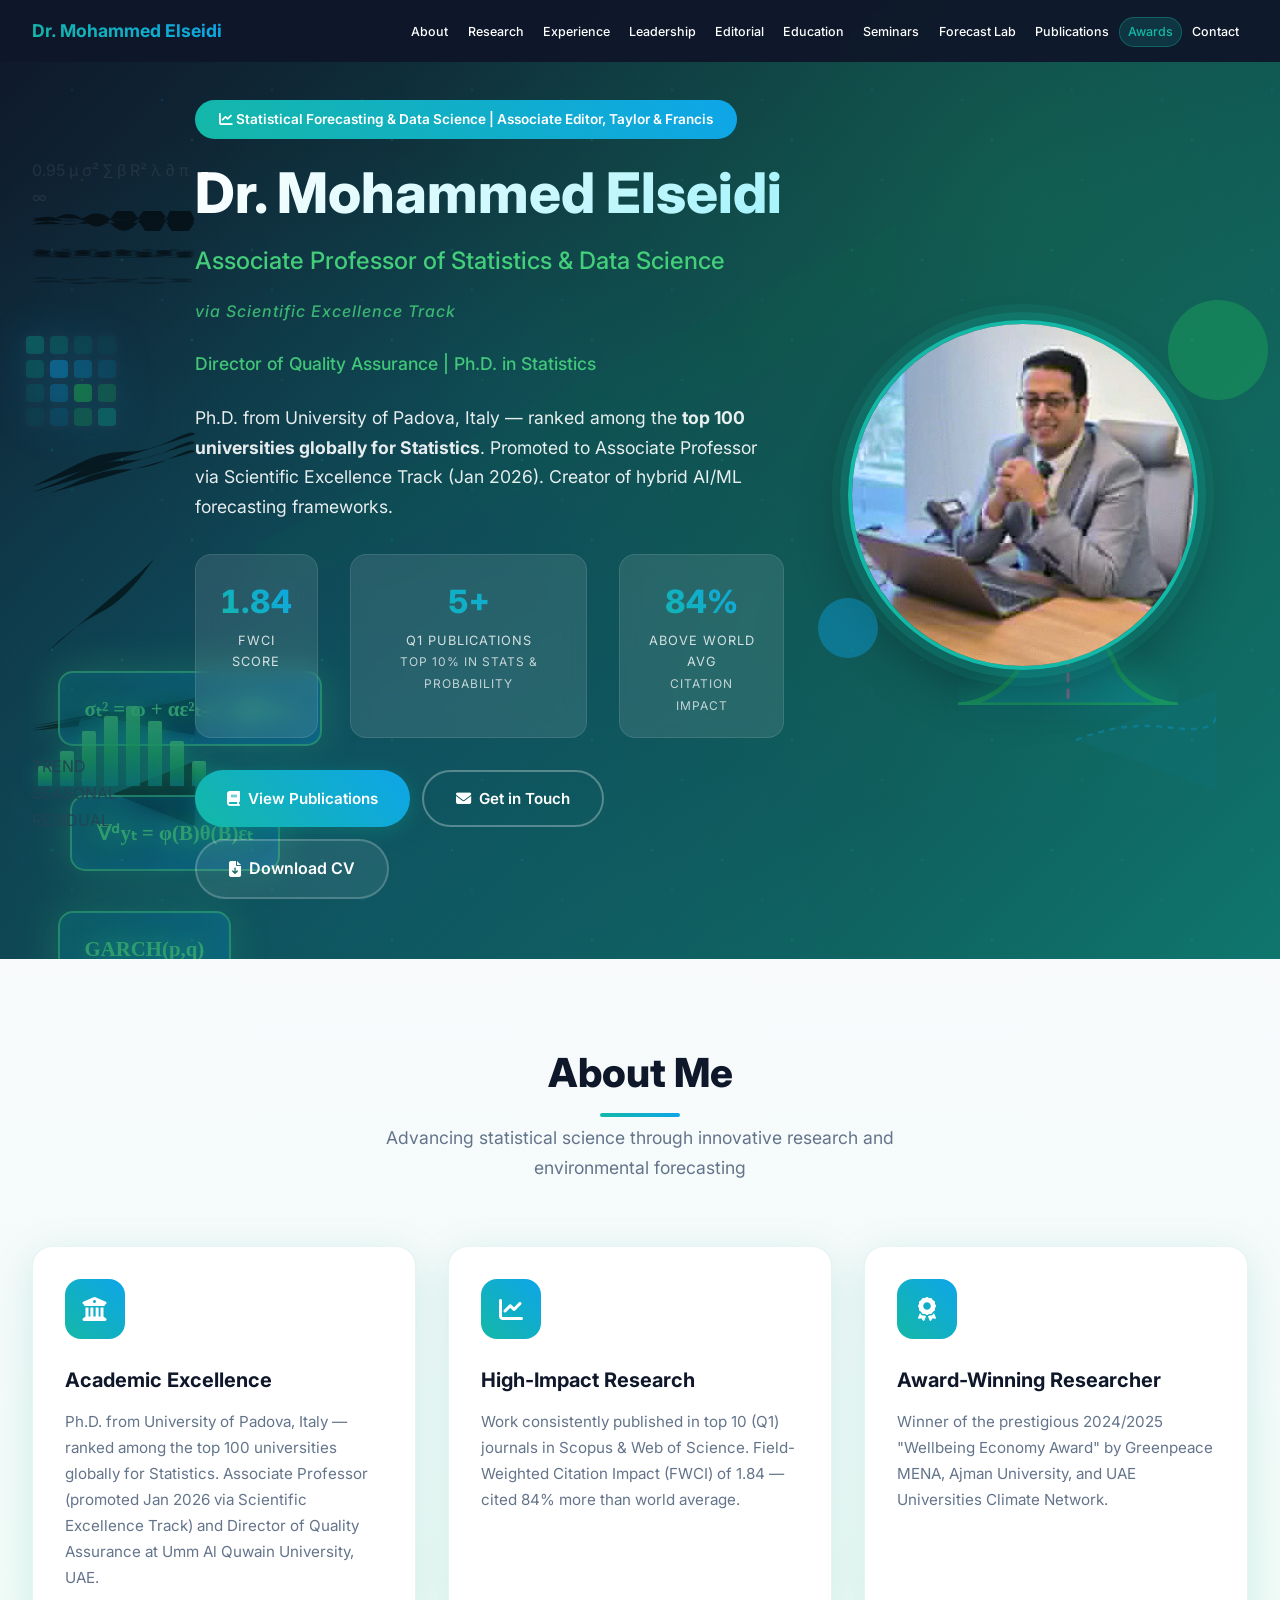
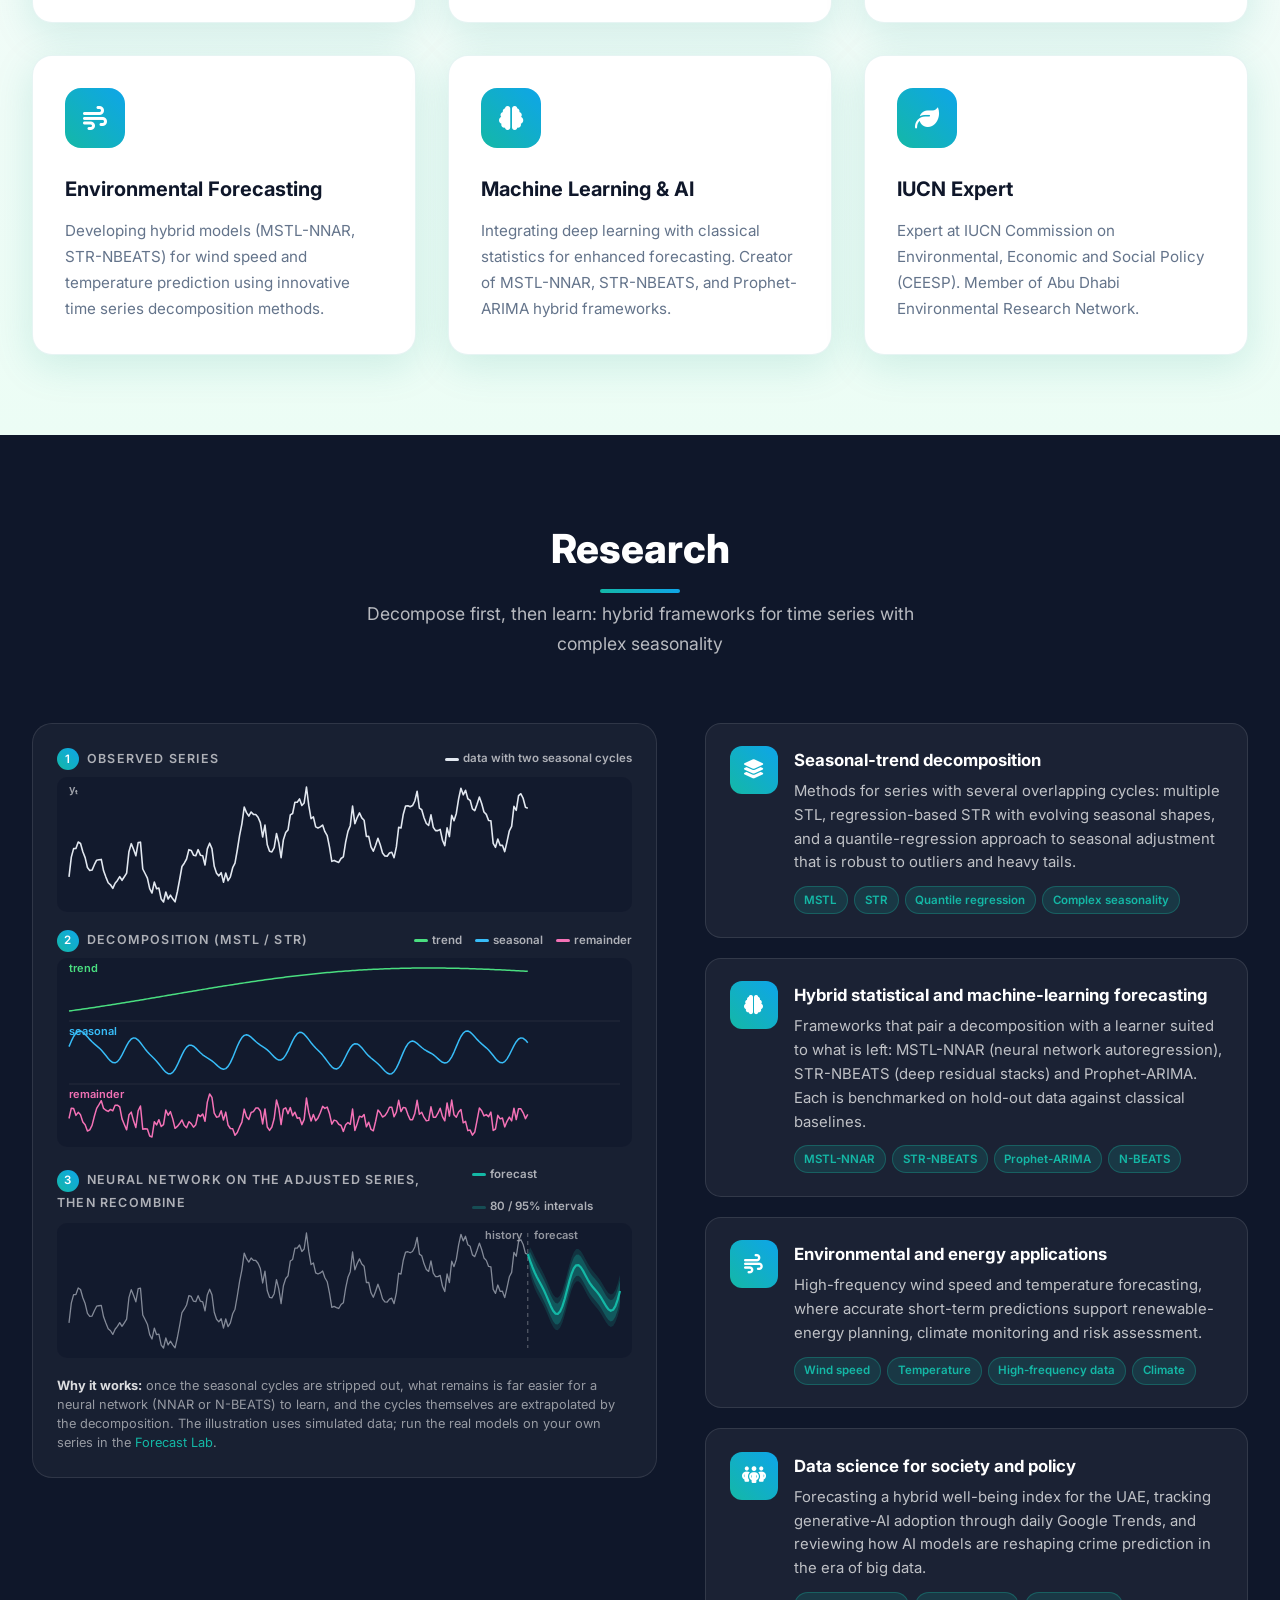
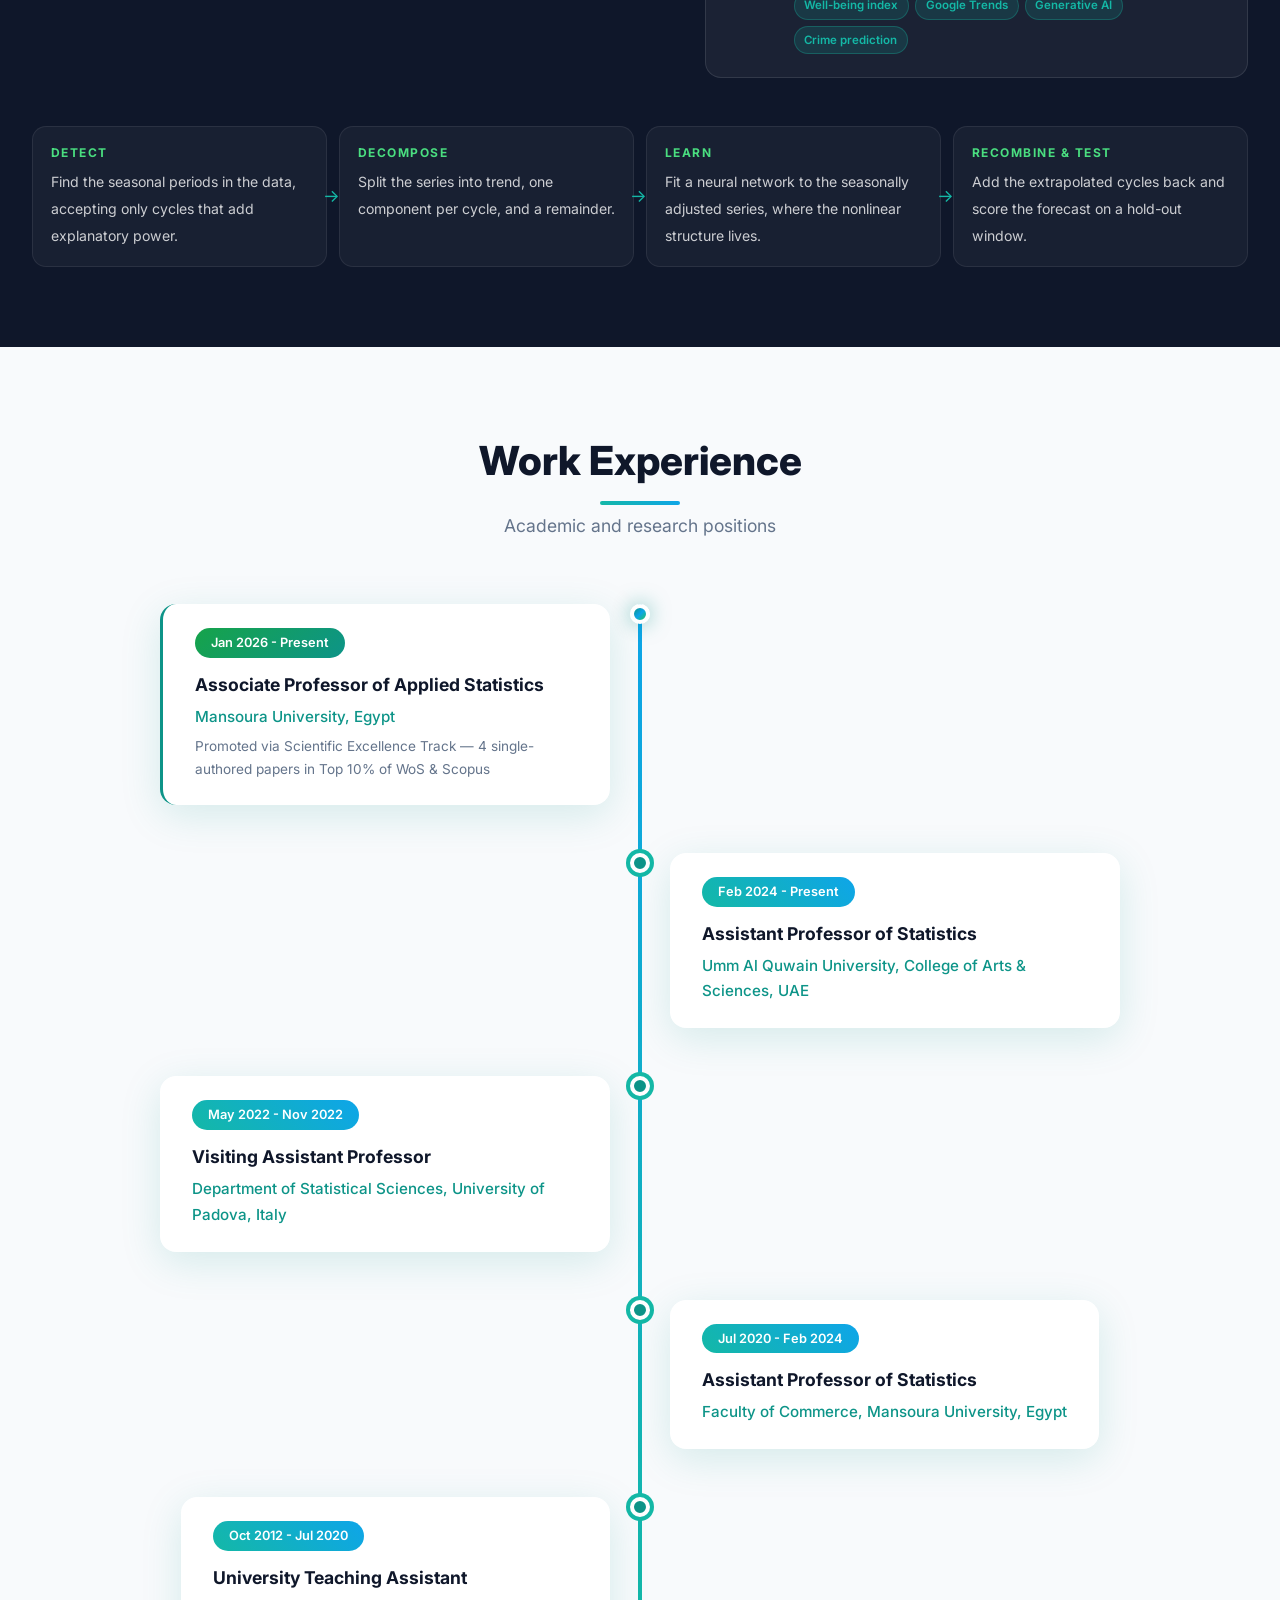
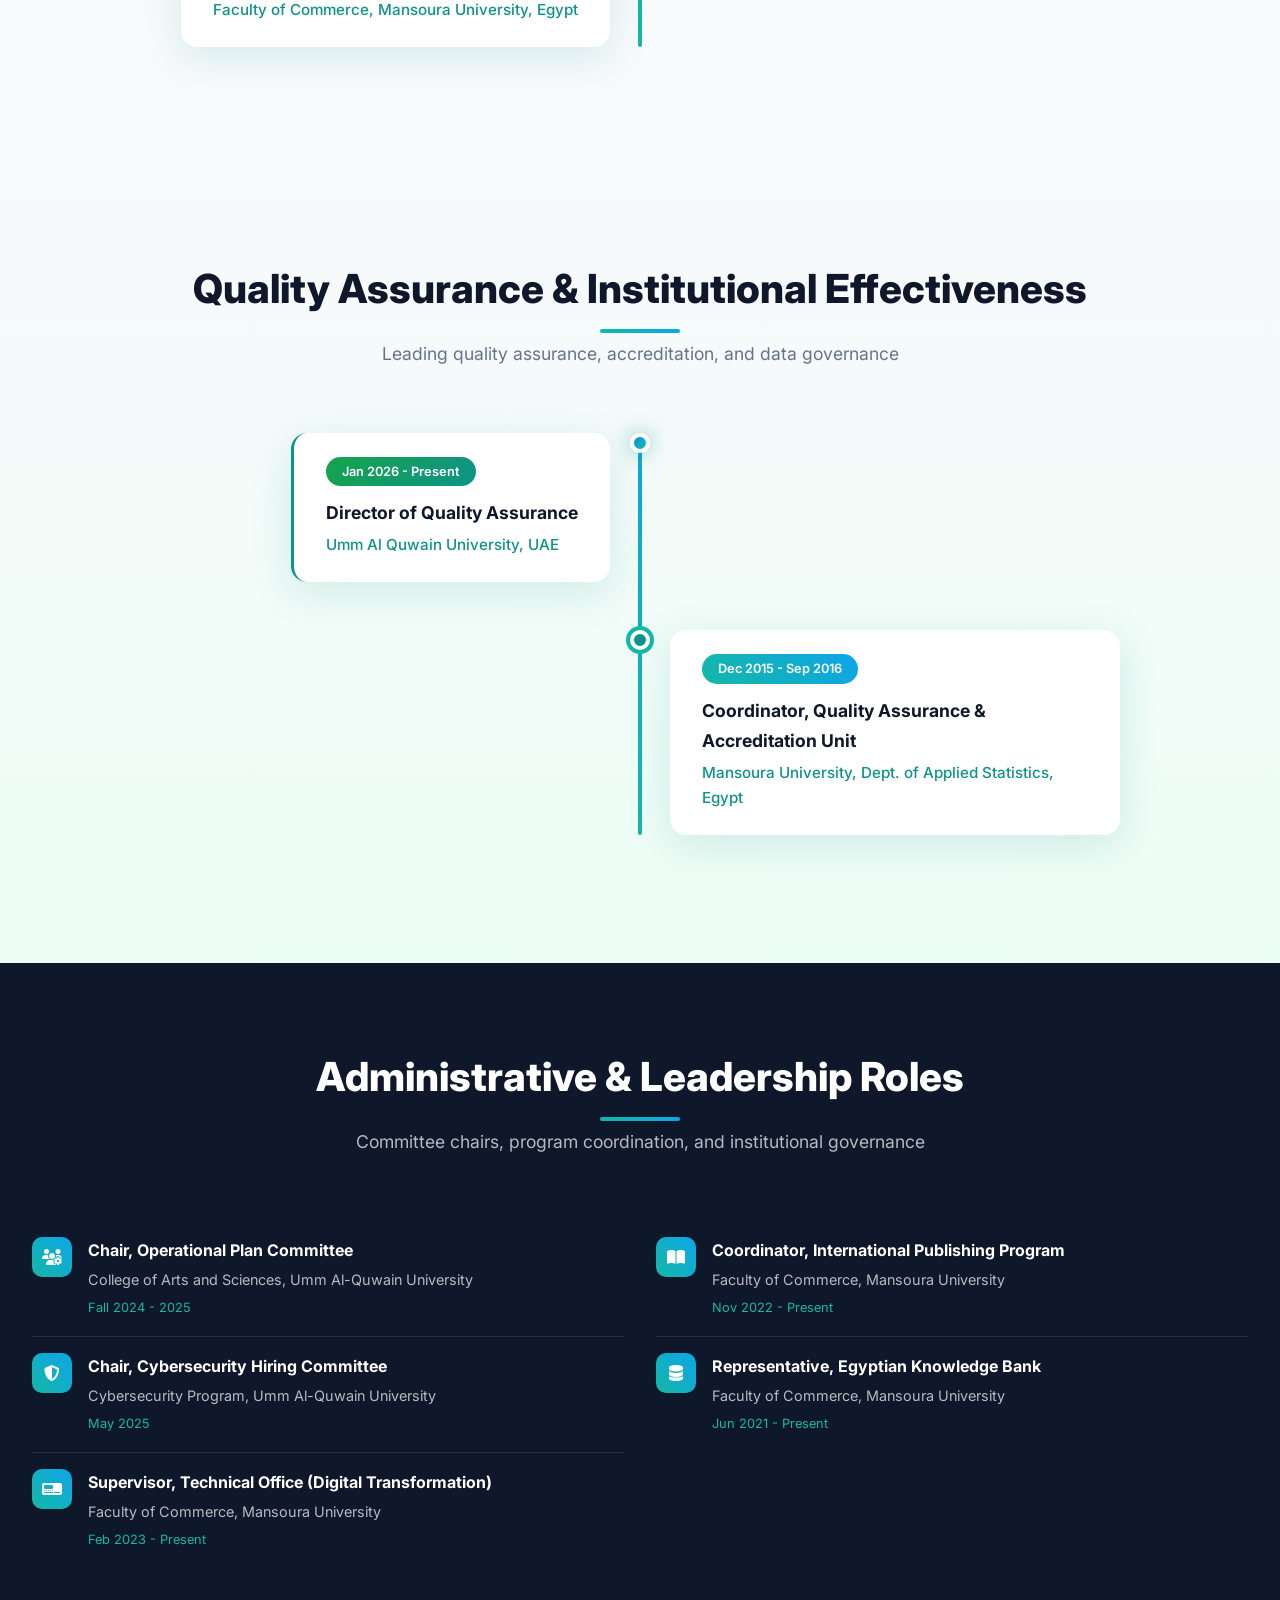
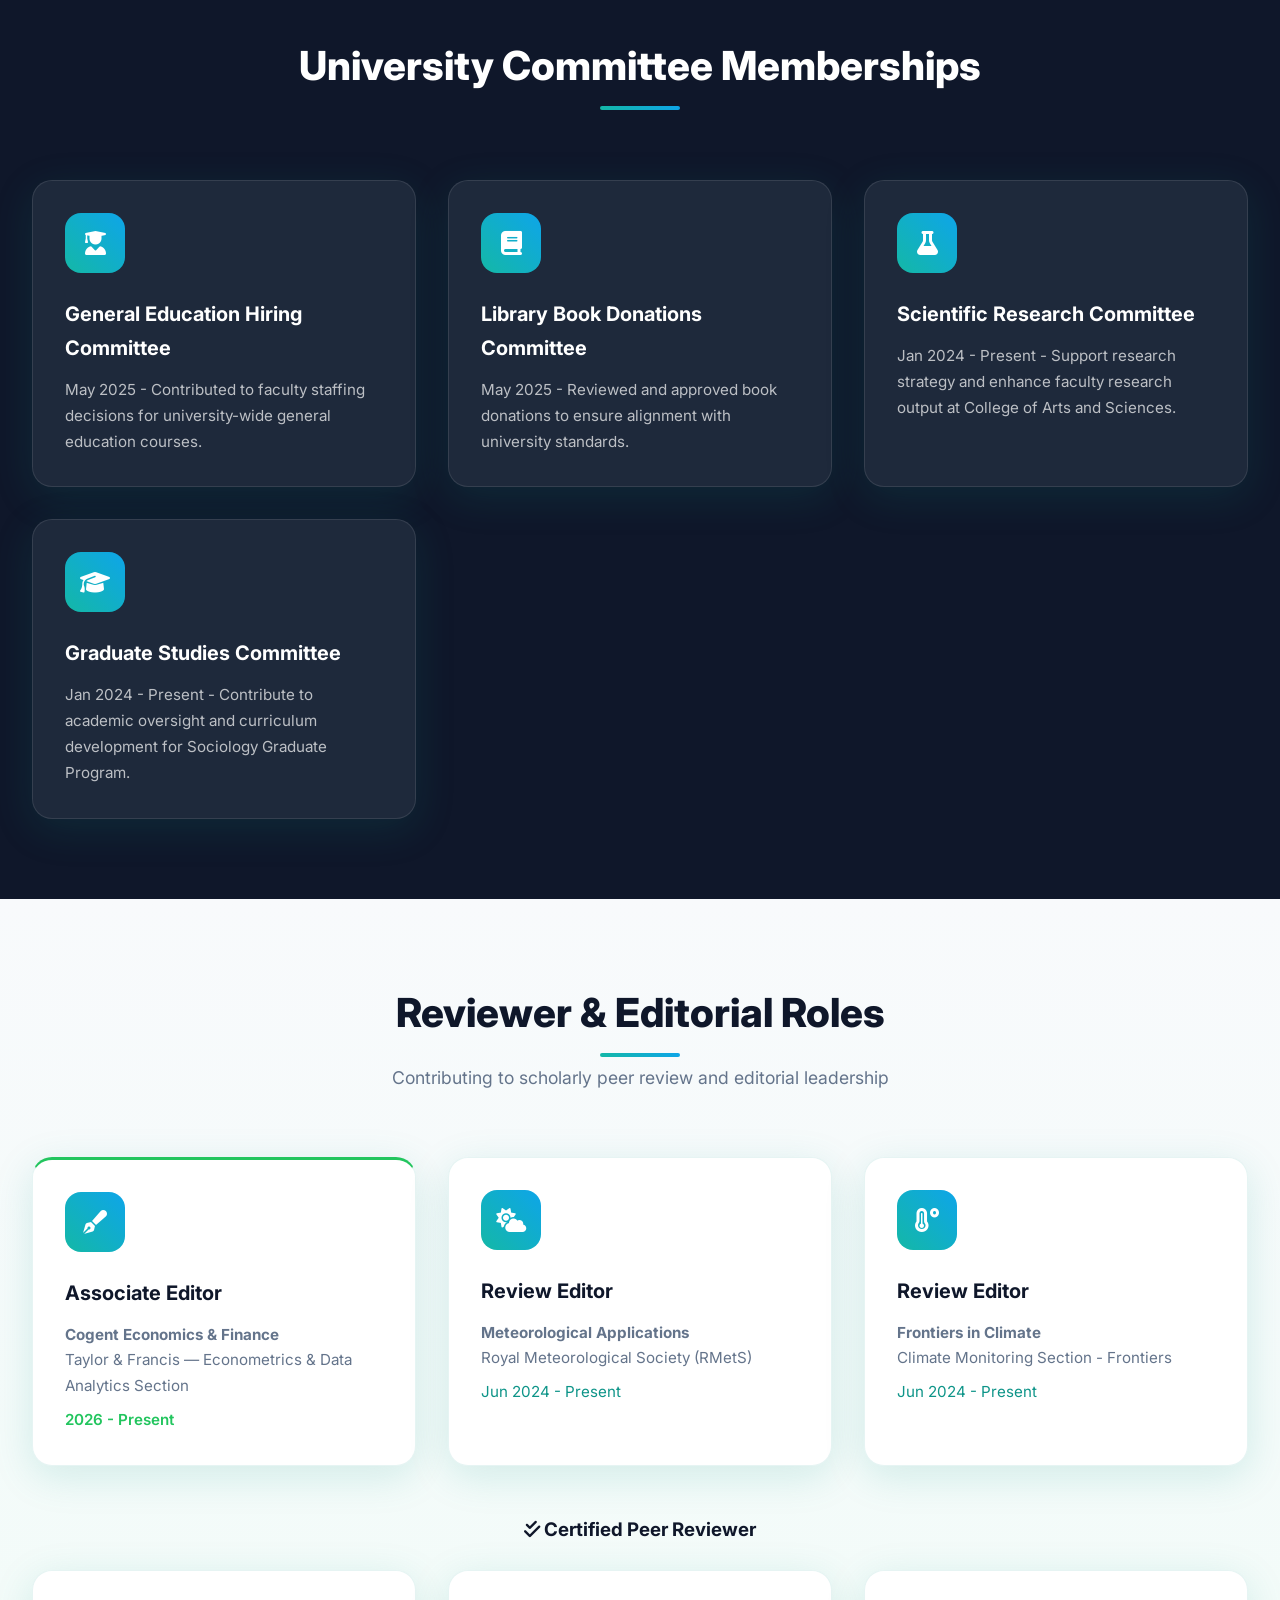
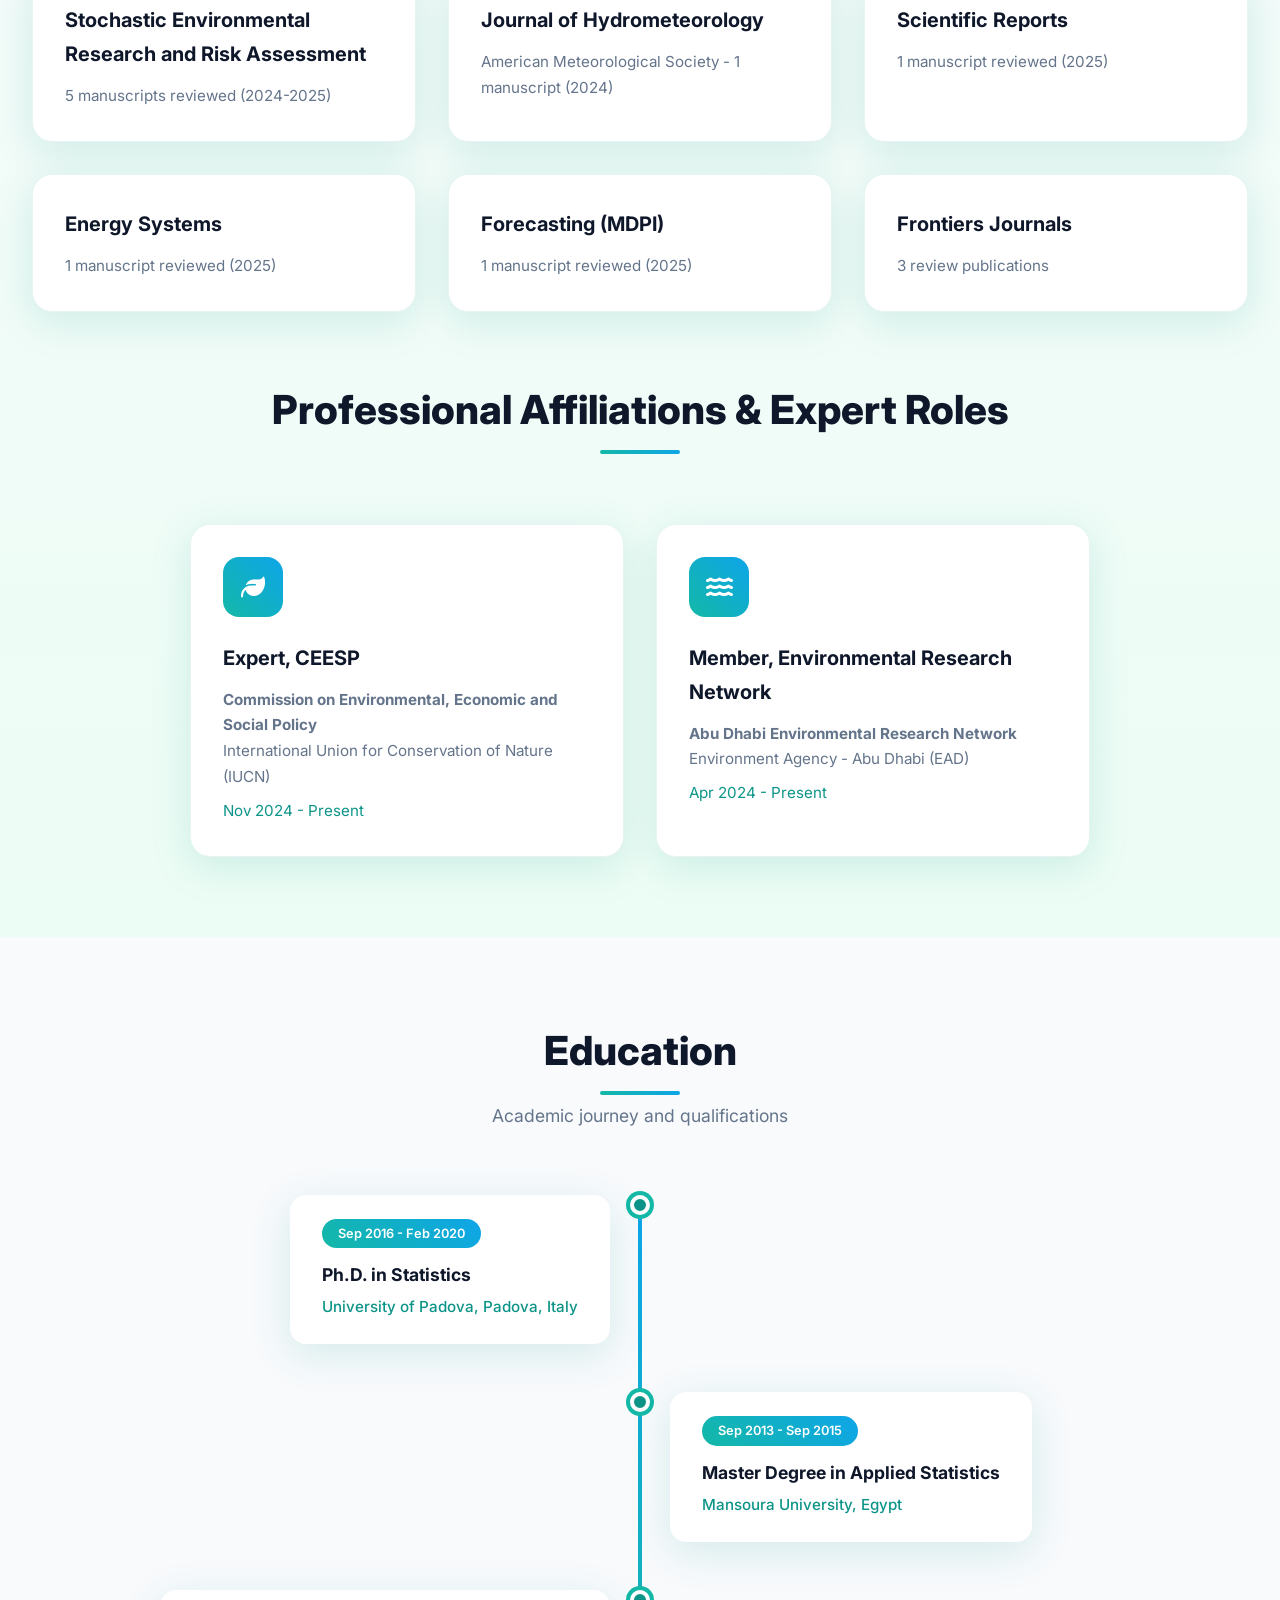
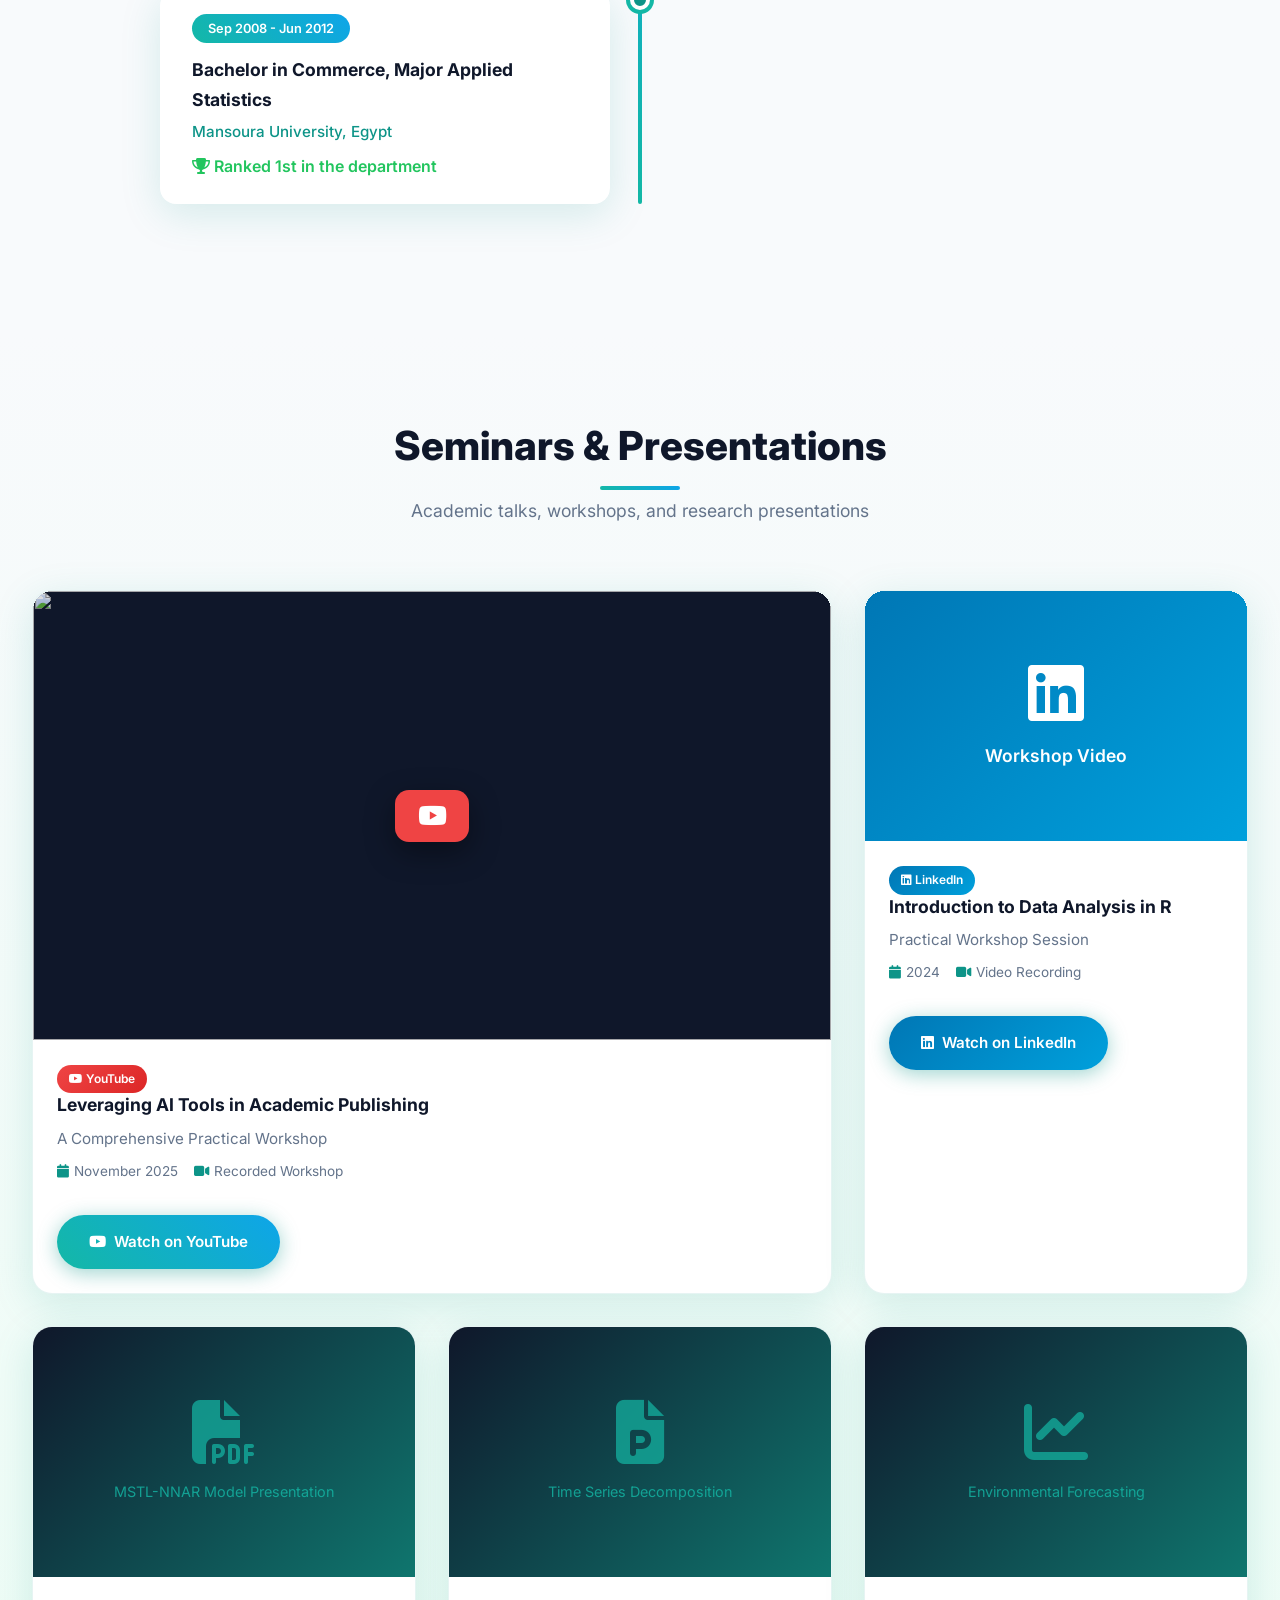
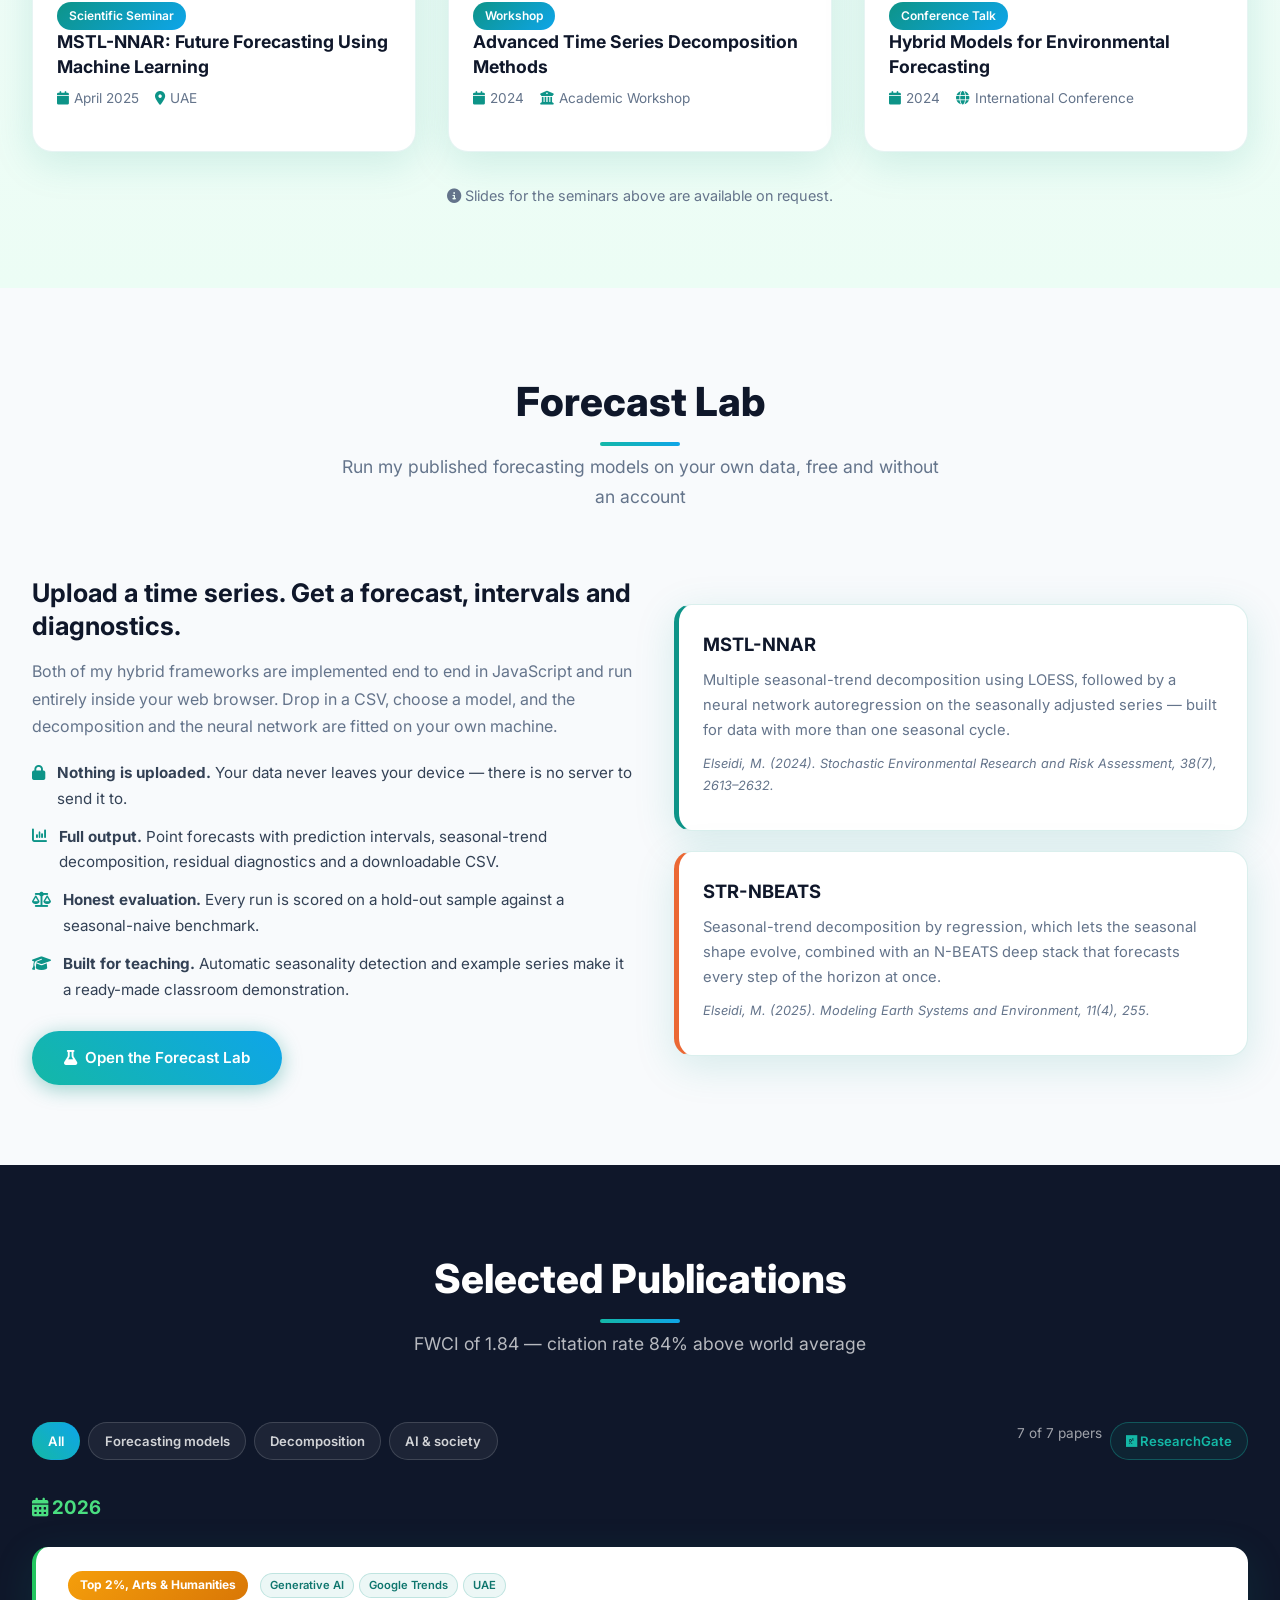
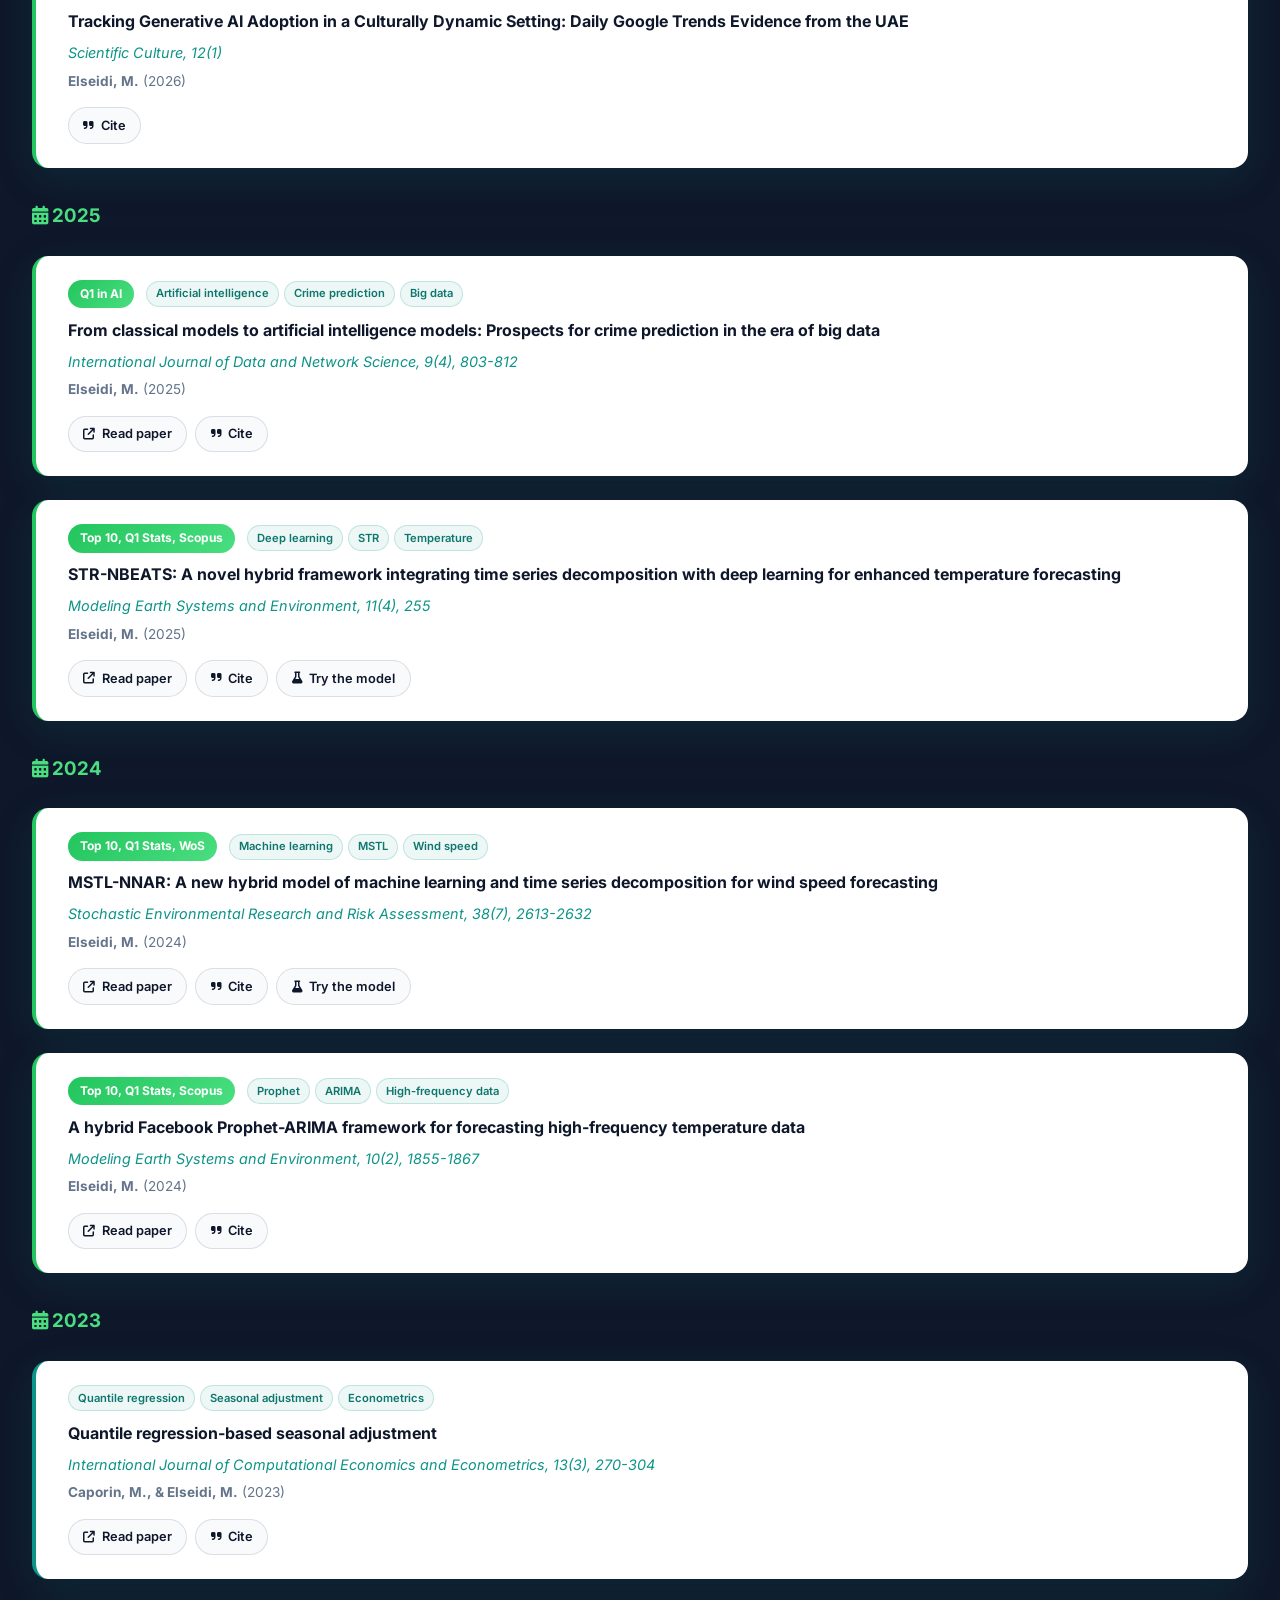
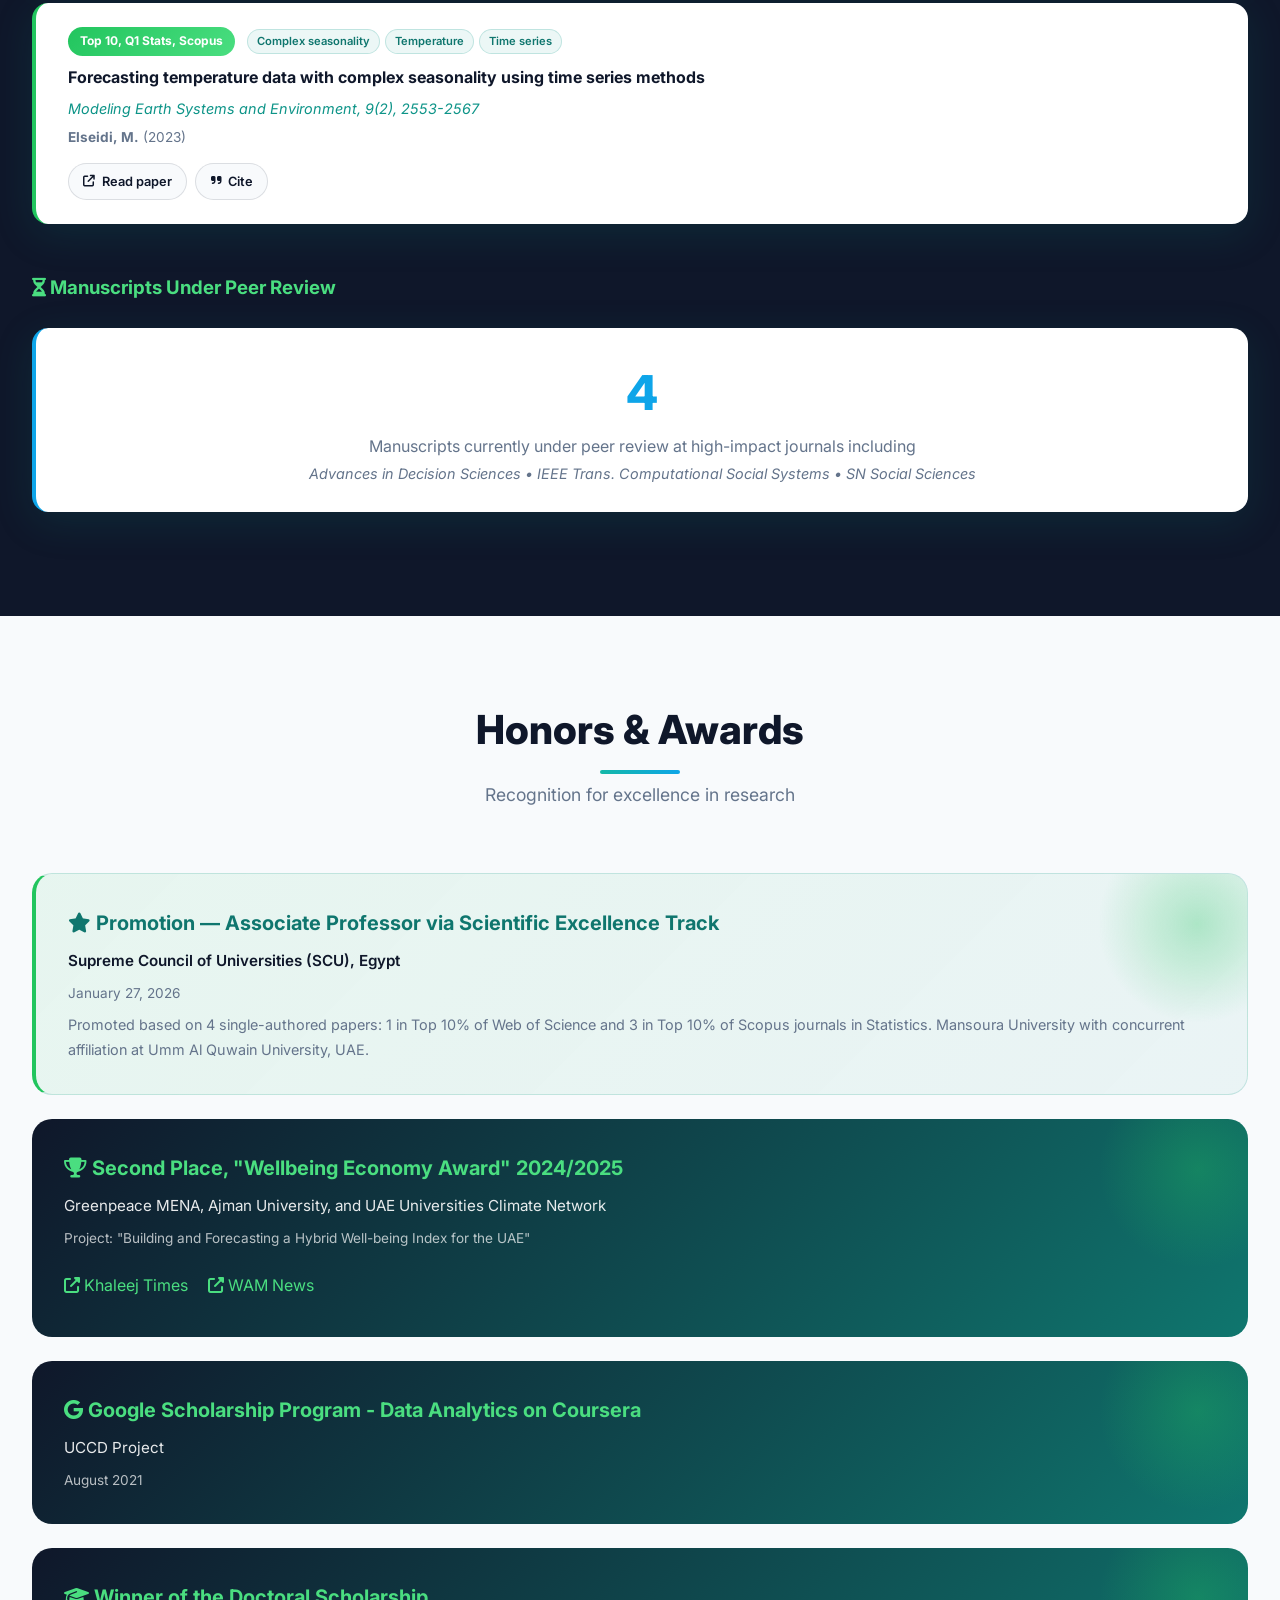
==== commit 7eb2fb05: "Enhance the site: research section, publication tools, print CV, polish Research section - New #rese" ====
--- a/index.html
+++ b/index.html
@@ -1,5 +1,5 @@
 <!DOCTYPE html>
-<html lang="en" class="no-js">
+<html lang="en">
 <head>
     <meta charset="UTF-8">
     <meta name="viewport" content="width=device-width, initial-scale=1.0">
@@ -7,8 +7,7 @@
     <meta name="description" content="Dr. Mohammed Elseidi - Associate Professor of Statistics & Data Science | Director of Quality Assurance | Ph.D. from University of Padova. Specialized in time series forecasting, ML/AI, and environmental data science.">
     <link rel="canonical" href="https://melseidi.github.io/mohammed-elseidi-website/">
     <meta name="author" content="Dr. Mohammed Elseidi">
-    <meta name="theme-color" content="#0b1220">
-    <meta name="color-scheme" content="light">
+    <meta name="theme-color" content="#0f172a">
     <meta name="robots" content="index, follow">
 
     <!-- Social sharing cards -->
@@ -26,17 +25,14 @@
     <meta name="twitter:image" content="https://melseidi.github.io/mohammed-elseidi-website/assets/profile.jpg">
 
     <link rel="icon" href="favicon.svg" type="image/svg+xml">
-    <link rel="icon" href="favicon-32.png" sizes="32x32" type="image/png">
-    <link rel="apple-touch-icon" href="apple-touch-icon.png">
-
-    <!-- Self-hosted fonts: no third-party requests -->
-    <link rel="preload" href="assets/fonts/fraunces-latin.woff2" as="font" type="font/woff2" crossorigin>
-    <link rel="preload" href="assets/fonts/inter-latin.woff2" as="font" type="font/woff2" crossorigin>
-    <link rel="preload" href="assets/fonts/fraunces-italic-latin.woff2" as="font" type="font/woff2" crossorigin>
-    <link rel="preload" href="assets/fonts/jetbrains-mono-latin.woff2" as="font" type="font/woff2" crossorigin>
-    <link rel="stylesheet" href="assets/site.css">
-    <link rel="stylesheet" href="assets/home.css">
-    <script>document.documentElement.classList.replace('no-js', 'js');</script>
+    <link rel="apple-touch-icon" href="favicon.svg">
+    <link rel="manifest" href="site.webmanifest">
+
+    <link rel="preconnect" href="https://fonts.googleapis.com">
+    <link rel="preconnect" href="https://fonts.gstatic.com" crossorigin>
+    <link rel="stylesheet" href="https://fonts.googleapis.com/css2?family=Inter:wght@400;500;600;700;800&display=swap">
+    <link rel="preconnect" href="https://cdnjs.cloudflare.com" crossorigin>
+    <link rel="stylesheet" href="https://cdnjs.cloudflare.com/ajax/libs/font-awesome/6.4.0/css/all.min.css">
 
     <!-- Structured data so search engines understand who this page is about -->
     <script type="application/ld+json">
@@ -69,923 +65,4414 @@
       ]
     }
     </script>
+    <script type="application/ld+json">
+    {
+      "@context": "https://schema.org",
+      "@graph": [
+        {
+          "@type": "ScholarlyArticle",
+          "headline": "STR-NBEATS: A novel hybrid framework integrating time series decomposition with deep learning for enhanced temperature forecasting",
+          "author": { "@type": "Person", "name": "Mohammed Elseidi" },
+          "datePublished": "2025",
+          "isPartOf": { "@type": "Periodical", "name": "Modeling Earth Systems and Environment" },
+          "identifier": "https://doi.org/10.1007/s40808-025-02436-6",
+          "url": "https://link.springer.com/article/10.1007/s40808-025-02436-6"
+        },
+        {
+          "@type": "ScholarlyArticle",
+          "headline": "MSTL-NNAR: A new hybrid model of machine learning and time series decomposition for wind speed forecasting",
+          "author": { "@type": "Person", "name": "Mohammed Elseidi" },
+          "datePublished": "2024",
+          "isPartOf": { "@type": "Periodical", "name": "Stochastic Environmental Research and Risk Assessment" },
+          "identifier": "https://doi.org/10.1007/s00477-024-02701-7",
+          "url": "https://link.springer.com/article/10.1007/s00477-024-02701-7"
+        },
+        {
+          "@type": "ScholarlyArticle",
+          "headline": "A hybrid Facebook Prophet-ARIMA framework for forecasting high-frequency temperature data",
+          "author": { "@type": "Person", "name": "Mohammed Elseidi" },
+          "datePublished": "2024",
+          "isPartOf": { "@type": "Periodical", "name": "Modeling Earth Systems and Environment" },
+          "identifier": "https://doi.org/10.1007/s40808-023-01874-4",
+          "url": "https://link.springer.com/article/10.1007/s40808-023-01874-4"
+        },
+        {
+          "@type": "ScholarlyArticle",
+          "headline": "Quantile regression-based seasonal adjustment",
+          "author": [ { "@type": "Person", "name": "Massimiliano Caporin" }, { "@type": "Person", "name": "Mohammed Elseidi" } ],
+          "datePublished": "2023",
+          "isPartOf": { "@type": "Periodical", "name": "International Journal of Computational Economics and Econometrics" },
+          "identifier": "https://doi.org/10.1504/IJCEE.2023.132144",
+          "url": "https://www.inderscienceonline.com/doi/abs/10.1504/IJCEE.2023.132144"
+        },
+        {
+          "@type": "ScholarlyArticle",
+          "headline": "Forecasting temperature data with complex seasonality using time series methods",
+          "author": { "@type": "Person", "name": "Mohammed Elseidi" },
+          "datePublished": "2023",
+          "isPartOf": { "@type": "Periodical", "name": "Modeling Earth Systems and Environment" },
+          "identifier": "https://doi.org/10.1007/s40808-022-01632-y",
+          "url": "https://link.springer.com/article/10.1007/s40808-022-01632-y"
+        }
+      ]
+    }
+    </script>
+    <style>
+        /* ===== Root Variables - Environmental/Data Science Theme ===== */
+        :root {
+            --primary: #0d9488;
+            --primary-dark: #0f766e;
+            --primary-light: #14b8a6;
+            --secondary: #0ea5e9;
+            --secondary-dark: #0284c7;
+            --accent: #22c55e;
+            --accent-light: #4ade80;
+            --dark: #0f172a;
+            --dark-light: #1e293b;
+            --text: #334155;
+            --text-light: #64748b;
+            --white: #ffffff;
+            --off-white: #f8fafc;
+            --gradient-1: linear-gradient(135deg, #0d9488 0%, #0ea5e9 50%, #22c55e 100%);
+            --gradient-2: linear-gradient(135deg, #0f172a 0%, #0f766e 100%);
+            --gradient-3: linear-gradient(45deg, #14b8a6, #0ea5e9);
+            --shadow: 0 10px 40px rgba(13, 148, 136, 0.15);
+            --shadow-lg: 0 25px 50px rgba(13, 148, 136, 0.2);
+        }
+
+        /* ===== Reset & Base ===== */
+        * {
+            margin: 0;
+            padding: 0;
+            box-sizing: border-box;
+        }
+
+        html {
+            scroll-behavior: smooth;
+        }
+
+        body {
+            font-family: 'Inter', 'Segoe UI', system-ui, -apple-system, sans-serif;
+            line-height: 1.7;
+            -webkit-font-smoothing: antialiased;
+            color: var(--text);
+            background: var(--off-white);
+            overflow-x: hidden;
+        }
+
+        a {
+            text-decoration: none;
+            color: var(--primary);
+            transition: all 0.3s ease;
+        }
+
+        a:hover {
+            color: var(--secondary);
+        }
+
+        /* Keyboard users get a clear focus ring; mouse users do not */
+        a:focus-visible, button:focus-visible, [tabindex]:focus-visible {
+            outline: 3px solid var(--secondary);
+            outline-offset: 3px;
+            border-radius: 4px;
+        }
+
+        .skip-link {
+            position: absolute;
+            top: -100px;
+            left: 1rem;
+            z-index: 2000;
+            background: var(--primary);
+            color: var(--white);
+            padding: 0.75rem 1.25rem;
+            border-radius: 0 0 10px 10px;
+            font-weight: 600;
+        }
+        .skip-link:focus { top: 0; color: var(--white); }
+
+        /* Anchored sections stop below the fixed navbar instead of under it */
+        section[id] { scroll-margin-top: 80px; }
+
+        @media (prefers-reduced-motion: reduce) {
+            *, *::before, *::after {
+                animation-duration: 0.01ms !important;
+                animation-iteration-count: 1 !important;
+                transition-duration: 0.01ms !important;
+            }
+            html { scroll-behavior: auto; }
+        }
+
+        /* ===== Navigation ===== */
+        .navbar {
+            position: fixed;
+            top: 0;
+            width: 100%;
+            background: rgba(15, 23, 42, 0.95);
+            backdrop-filter: blur(10px);
+            padding: 1rem 0;
+            z-index: 1000;
+            transition: all 0.3s ease;
+        }
+
+        .nav-container {
+            max-width: 1400px;
+            margin: 0 auto;
+            padding: 0 2rem;
+            display: flex;
+            justify-content: space-between;
+            align-items: center;
+        }
+
+        .nav-logo {
+            font-size: 1.25rem;
+            font-weight: 700;
+            white-space: nowrap;
+            flex: none;
+            background: var(--gradient-3);
+            -webkit-background-clip: text;
+            -webkit-text-fill-color: transparent;
+            background-clip: text;
+        }
+
+        .nav-links {
+            display: flex;
+            list-style: none;
+            gap: 0.5rem;
+            flex-wrap: wrap;
+            justify-content: center;
+        }
+
+        .nav-links a {
+            color: var(--white);
+            padding: 0.5rem 0.85rem;
+            border-radius: 25px;
+            font-size: 0.85rem;
+            white-space: nowrap;
+            font-weight: 500;
+            transition: all 0.3s ease;
+        }
+
+        .nav-links a:hover {
+            background: var(--primary);
+            color: var(--white);
+        }
+
+        .nav-toggle {
+            display: none;
+            flex-direction: column;
+            cursor: pointer;
+            gap: 5px;
+            background: none;
+            border: 0;
+            padding: 0.5rem;
+            margin: -0.5rem;
+        }
+        .nav-toggle span { transition: transform 0.25s ease, opacity 0.25s ease; }
+        .nav-toggle[aria-expanded="true"] span:nth-child(1) { transform: translateY(8px) rotate(45deg); }
+        .nav-toggle[aria-expanded="true"] span:nth-child(2) { opacity: 0; }
+        .nav-toggle[aria-expanded="true"] span:nth-child(3) { transform: translateY(-8px) rotate(-45deg); }
+
+        .nav-toggle span {
+            width: 25px;
+            height: 3px;
+            background: var(--white);
+            border-radius: 2px;
+            transition: 0.3s;
+        }
+
+        /* ===== Hero Section ===== */
+        .hero {
+            min-height: 100vh;
+            background: var(--gradient-2);
+            display: flex;
+            align-items: center;
+            padding: 100px 2rem 60px;
+            position: relative;
+            overflow: hidden;
+        }
+
+        .hero::before {
+            content: '';
+            position: absolute;
+            top: 0;
+            left: 0;
+            right: 0;
+            bottom: 0;
+            background:
+                radial-gradient(circle at 20% 80%, rgba(14, 165, 233, 0.15) 0%, transparent 50%),
+                radial-gradient(circle at 80% 20%, rgba(34, 197, 94, 0.15) 0%, transparent 50%),
+                radial-gradient(circle at 40% 40%, rgba(13, 148, 136, 0.1) 0%, transparent 40%);
+            pointer-events: none;
+        }
+
+        /* Animated data particles */
+        .hero::after {
+            content: '';
+            position: absolute;
+            width: 100%;
+            height: 100%;
+            background-image:
+                radial-gradient(2px 2px at 20px 30px, rgba(20, 184, 166, 0.4), transparent),
+                radial-gradient(2px 2px at 40px 70px, rgba(14, 165, 233, 0.3), transparent),
+                radial-gradient(2px 2px at 50px 160px, rgba(34, 197, 94, 0.3), transparent),
+                radial-gradient(2px 2px at 90px 40px, rgba(20, 184, 166, 0.4), transparent),
+                radial-gradient(2px 2px at 130px 80px, rgba(14, 165, 233, 0.3), transparent),
+                radial-gradient(2px 2px at 160px 120px, rgba(34, 197, 94, 0.4), transparent);
+            background-size: 200px 200px;
+            animation: sparkle 4s linear infinite;
+            opacity: 0.6;
+        }
+
+        @keyframes sparkle {
+            0% { transform: translateY(0); }
+            100% { transform: translateY(-200px); }
+        }
+
+        /* Binary Data Stream */
+        .binary-stream {
+            position: absolute;
+            width: 100%;
+            height: 100%;
+            overflow: hidden;
+            opacity: 0.25;
+        }
+
+        .binary-column {
+            position: absolute;
+            top: -100%;
+            font-family: 'Courier New', monospace;
+            font-size: 16px;
+            font-weight: bold;
+            color: #4ade80;
+            writing-mode: vertical-rl;
+            animation: binaryFall 12s linear infinite;
+            text-shadow: 0 0 15px #4ade80, 0 0 30px #22c55e, 0 0 45px #0ea5e9;
+        }
+
+        .binary-column:nth-child(odd) {
+            color: #0ea5e9;
+            text-shadow: 0 0 15px #0ea5e9, 0 0 30px #14b8a6, 0 0 45px #f472b6;
+        }
+
+        .binary-column:nth-child(1) { left: 3%; animation-delay: 0s; animation-duration: 12s; }
+        .binary-column:nth-child(2) { left: 8%; animation-delay: 2s; animation-duration: 18s; }
+        .binary-column:nth-child(3) { left: 13%; animation-delay: 4s; animation-duration: 14s; }
+        .binary-column:nth-child(4) { left: 18%; animation-delay: 1s; animation-duration: 16s; }
+        .binary-column:nth-child(5) { left: 23%; animation-delay: 3s; animation-duration: 13s; }
+        .binary-column:nth-child(6) { left: 78%; animation-delay: 5s; animation-duration: 17s; }
+        .binary-column:nth-child(7) { left: 83%; animation-delay: 2.5s; animation-duration: 15s; }
+        .binary-column:nth-child(8) { left: 88%; animation-delay: 4.5s; animation-duration: 14s; }
+        .binary-column:nth-child(9) { left: 93%; animation-delay: 1.5s; animation-duration: 16s; }
+        .binary-column:nth-child(10) { left: 98%; animation-delay: 3.5s; animation-duration: 13s; }
+
+        @keyframes binaryFall {
+            0% { transform: translateY(0); }
+            100% { transform: translateY(200vh); }
+        }
+
+        /* Formula Boxes */
+        .formula-boxes {
+            position: absolute;
+            width: 100%;
+            height: 100%;
+            pointer-events: none;
+            z-index: 0;
+        }
+
+        /* The animated background is decoration: it sits behind the copy and
+           is toned down so the headline, not the maths, is what reads first. */
+        .bg-animation { opacity: 0.55; pointer-events: none; }
+
+        .formula-box {
+            position: absolute;
+            background: linear-gradient(135deg, rgba(13, 148, 136, 0.4), rgba(14, 165, 233, 0.4));
+            border: 2px solid rgba(74, 222, 128, 0.7);
+            border-radius: 15px;
+            padding: 18px 25px;
+            font-family: 'Times New Roman', serif;
+            font-size: 1.3rem;
+            font-weight: bold;
+            color: #4ade80;
+            backdrop-filter: blur(8px);
+            animation: formulaFloat 12s ease-in-out infinite;
+            white-space: nowrap;
+            text-shadow: 0 0 25px rgba(74, 222, 128, 1), 0 0 50px rgba(14, 165, 233, 0.7);
+            box-shadow: 0 0 40px rgba(74, 222, 128, 0.4), inset 0 0 25px rgba(14, 165, 233, 0.2);
+        }
+
+        /* Position formula boxes away from name and photo */
+        .formula-box:nth-child(1) { top: 45%; left: 2%; animation-delay: 0s; }
+        .formula-box:nth-child(2) { top: 82%; right: 25%; animation-delay: 4s; }
+        .formula-box:nth-child(3) { top: 70%; left: 2%; animation-delay: 8s; }
+        .formula-box:nth-child(4) { top: 88%; left: 5%; animation-delay: 12s; }
+        .formula-box:nth-child(5) { top: 58%; left: 3%; animation-delay: 6s; }
+        .formula-box:nth-child(6) { top: 85%; right: 5%; animation-delay: 10s; }
+
+        @keyframes formulaFloat {
+            0%, 100% { transform: translate(0, 0) rotate(0deg); opacity: 0.7; }
+            25% { transform: translate(10px, -20px) rotate(2deg); opacity: 1; }
+            50% { transform: translate(-5px, -40px) rotate(-1deg); opacity: 0.8; }
+            75% { transform: translate(15px, -20px) rotate(1deg); opacity: 0.9; }
+        }
+
+        /* Scatter Plot Dots */
+        .scatter-plot {
+            position: absolute;
+            width: 100%;
+            height: 100%;
+        }
+
+        .scatter-dot {
+            position: absolute;
+            width: 12px;
+            height: 12px;
+            background: linear-gradient(135deg, #f472b6, #0ea5e9);
+            border-radius: 50%;
+            opacity: 0;
+            box-shadow: 0 0 20px #f472b6, 0 0 40px #0ea5e9;
+            animation: scatterAppear 6s ease-in-out infinite;
+        }
+
+        .scatter-dot:nth-child(1) { top: 20%; left: 25%; animation-delay: 0s; }
+        .scatter-dot:nth-child(2) { top: 35%; left: 28%; animation-delay: 0.3s; }
+        .scatter-dot:nth-child(3) { top: 25%; left: 32%; animation-delay: 0.6s; }
+        .scatter-dot:nth-child(4) { top: 40%; left: 35%; animation-delay: 0.9s; }
+        .scatter-dot:nth-child(5) { top: 30%; left: 38%; animation-delay: 1.2s; }
+        .scatter-dot:nth-child(6) { top: 45%; left: 42%; animation-delay: 1.5s; }
+        .scatter-dot:nth-child(7) { top: 35%; left: 45%; animation-delay: 1.8s; }
+        .scatter-dot:nth-child(8) { top: 50%; left: 48%; animation-delay: 2.1s; }
+        .scatter-dot:nth-child(9) { top: 40%; left: 52%; animation-delay: 2.4s; }
+        .scatter-dot:nth-child(10) { top: 55%; left: 55%; animation-delay: 2.7s; }
+        .scatter-dot:nth-child(11) { top: 45%; left: 58%; animation-delay: 3s; }
+        .scatter-dot:nth-child(12) { top: 60%; left: 62%; animation-delay: 3.3s; }
+
+        @keyframes scatterAppear {
+            0%, 100% { opacity: 0; transform: scale(0); }
+            20% { opacity: 0.8; transform: scale(1.5); }
+            40%, 80% { opacity: 0.6; transform: scale(1); }
+        }
+
+        /* Regression Line */
+        .regression-line {
+            position: absolute;
+            top: 15%;
+            left: 20%;
+            width: 50%;
+            height: 50%;
+            opacity: 0.5;
+        }
+
+        .regression-line svg {
+            width: 100%;
+            height: 100%;
+        }
+
+        .reg-path {
+            fill: none;
+            stroke: var(--accent);
+            stroke-width: 2;
+            stroke-dasharray: 500;
+            stroke-dashoffset: 500;
+            animation: drawRegression 6s ease-in-out infinite;
+        }
+
+        .confidence-band {
+            fill: rgba(34, 197, 94, 0.1);
+            animation: bandPulse 6s ease-in-out infinite;
+        }
+
+        @keyframes drawRegression {
+            0% { stroke-dashoffset: 500; }
+            50% { stroke-dashoffset: 0; }
+            100% { stroke-dashoffset: -500; }
+        }
+
+        @keyframes bandPulse {
+            0%, 100% { opacity: 0.1; }
+            50% { opacity: 0.3; }
+        }
+
+        /* Time Series Forecast */
+        .forecast-area {
+            position: absolute;
+            bottom: 15%;
+            right: 5%;
+            width: 350px;
+            height: 150px;
+            opacity: 0.6;
+        }
+
+        .forecast-area svg {
+            width: 100%;
+            height: 100%;
+        }
+
+        .historical-line {
+            fill: none;
+            stroke: var(--primary-light);
+            stroke-width: 2;
+            stroke-dasharray: 300;
+            stroke-dashoffset: 300;
+            animation: drawForecast 8s ease-in-out infinite;
+        }
+
+        .forecast-line {
+            fill: none;
+            stroke: var(--secondary);
+            stroke-width: 2;
+            stroke-dasharray: 5, 5;
+            stroke-dashoffset: 200;
+            animation: drawForecast 8s ease-in-out infinite 2s;
+        }
+
+        .forecast-cone {
+            fill: rgba(14, 165, 233, 0.15);
+            animation: conePulse 8s ease-in-out infinite;
+        }
+
+        @keyframes drawForecast {
+            0% { stroke-dashoffset: 300; }
+            50% { stroke-dashoffset: 0; }
+            100% { stroke-dashoffset: -300; }
+        }
+
+        @keyframes conePulse {
+            0%, 100% { opacity: 0; }
+            30%, 70% { opacity: 0.2; }
+        }
+
+        /* Deep Learning Methods Network */
+        .dl-network {
+            position: absolute;
+            bottom: 8%;
+            left: 3%;
+            width: 400px;
+            height: 280px;
+            opacity: 1;
+        }
+
+        .dl-node {
+            position: absolute;
+            padding: 10px 18px;
+            background: linear-gradient(135deg, rgba(13, 148, 136, 0.9), rgba(14, 165, 233, 0.9));
+            border: 2px solid #4ade80;
+            border-radius: 25px;
+            color: #fff;
+            font-family: 'Segoe UI', system-ui, sans-serif;
+            font-size: 0.9rem;
+            font-weight: 700;
+            text-shadow: 0 0 10px rgba(255,255,255,0.5);
+            box-shadow: 0 0 30px rgba(74, 222, 128, 0.6), 0 0 60px rgba(14, 165, 233, 0.4), inset 0 0 20px rgba(255,255,255,0.1);
+            animation: dlNodePulse 2s ease-in-out infinite;
+            z-index: 10;
+        }
+
+        .dl-node-1 { top: 5%; left: 0%; animation-delay: 0s; background: linear-gradient(135deg, #ec4899, #f472b6); border-color: #f472b6; }
+        .dl-node-2 { top: 35%; left: 0%; animation-delay: 0.3s; background: linear-gradient(135deg, #8b5cf6, #a78bfa); border-color: #a78bfa; }
+        .dl-node-3 { top: 65%; left: 0%; animation-delay: 0.6s; background: linear-gradient(135deg, #06b6d4, #22d3ee); border-color: #22d3ee; }
+        .dl-node-4 { top: 5%; left: 35%; animation-delay: 0.9s; background: linear-gradient(135deg, #f59e0b, #fbbf24); border-color: #fbbf24; }
+        .dl-node-5 { top: 35%; left: 40%; animation-delay: 1.2s; background: linear-gradient(135deg, #22c55e, #4ade80); border-color: #4ade80; }
+        .dl-node-6 { top: 65%; left: 35%; animation-delay: 1.5s; background: linear-gradient(135deg, #ef4444, #f87171); border-color: #f87171; }
+
+        @keyframes dlNodePulse {
+            0%, 100% { transform: scale(1); box-shadow: 0 0 30px currentColor, 0 0 60px rgba(14, 165, 233, 0.4); }
+            50% { transform: scale(1.08); box-shadow: 0 0 50px currentColor, 0 0 100px rgba(14, 165, 233, 0.6), 0 0 150px rgba(74, 222, 128, 0.3); }
+        }
+
+        .dl-connector {
+            position: absolute;
+            height: 2px;
+            background: linear-gradient(90deg, #4ade80, #0ea5e9, #f472b6);
+            border-radius: 2px;
+            animation: connectorGlow 2s ease-in-out infinite;
+            z-index: 5;
+        }
+
+        .dl-conn-1 { top: 20%; left: 22%; width: 120px; transform: rotate(15deg); animation-delay: 0s; }
+        .dl-conn-2 { top: 45%; left: 25%; width: 100px; transform: rotate(-5deg); animation-delay: 0.4s; }
+        .dl-conn-3 { top: 70%; left: 22%; width: 130px; transform: rotate(-20deg); animation-delay: 0.8s; }
+        .dl-conn-4 { top: 25%; left: 45%; width: 80px; transform: rotate(30deg); animation-delay: 1.2s; }
+        .dl-conn-5 { top: 55%; left: 40%; width: 90px; transform: rotate(-15deg); animation-delay: 1.6s; }
+
+        @keyframes connectorGlow {
+            0%, 100% { opacity: 0.4; box-shadow: 0 0 10px #4ade80; }
+            50% { opacity: 1; box-shadow: 0 0 20px #4ade80, 0 0 40px #0ea5e9, 0 0 60px #f472b6; }
+        }
+
+        /* Histogram Bars */
+        .histogram {
+            position: absolute;
+            bottom: 18%;
+            left: 3%;
+            display: flex;
+            align-items: flex-end;
+            gap: 8px;
+            height: 150px;
+            opacity: 0.85;
+        }
+
+        .hist-bar {
+            width: 14px;
+            background: linear-gradient(to top, #0d9488, #22c55e, #4ade80);
+            box-shadow: 0 0 15px rgba(34, 197, 94, 0.6), 0 0 30px rgba(14, 165, 233, 0.3);
+            border-radius: 2px 2px 0 0;
+            animation: histGrow 4s ease-in-out infinite;
+        }
+
+        .hist-bar:nth-child(1) { height: 20px; animation-delay: 0s; }
+        .hist-bar:nth-child(2) { height: 35px; animation-delay: 0.1s; }
+        .hist-bar:nth-child(3) { height: 55px; animation-delay: 0.2s; }
+        .hist-bar:nth-child(4) { height: 70px; animation-delay: 0.3s; }
+        .hist-bar:nth-child(5) { height: 80px; animation-delay: 0.4s; }
+        .hist-bar:nth-child(6) { height: 65px; animation-delay: 0.5s; }
+        .hist-bar:nth-child(7) { height: 45px; animation-delay: 0.6s; }
+        .hist-bar:nth-child(8) { height: 25px; animation-delay: 0.7s; }
+        .hist-bar:nth-child(9) { height: 15px; animation-delay: 0.8s; }
+
+        @keyframes histGrow {
+            0%, 100% { transform: scaleY(0.3); opacity: 0.3; }
+            50% { transform: scaleY(1); opacity: 0.6; }
+        }
+
+        /* Matrix Rain Effect - Enhanced Numbers Rain */
+        .matrix-symbols {
+            position: absolute;
+            width: 100%;
+            height: 100%;
+            overflow: hidden;
+            opacity: 0.6;
+        }
+
+        .matrix-col {
+            position: absolute;
+            top: -80%;
+            font-family: 'Courier New', monospace;
+            font-size: 16px;
+            font-weight: bold;
+            color: var(--accent);
+            animation: matrixRain 12s linear infinite;
+            text-shadow: 0 0 15px var(--accent), 0 0 30px rgba(14, 165, 233, 0.5);
+        }
+
+        .matrix-col span {
+            display: block;
+            margin: 8px 0;
+        }
+
+        /* Left side columns */
+        .matrix-col:nth-child(1) { left: 1%; animation-delay: 0s; color: #4ade80; }
+        .matrix-col:nth-child(2) { left: 4%; animation-delay: 2s; color: #22d3ee; }
+        .matrix-col:nth-child(3) { left: 7%; animation-delay: 4s; color: #a78bfa; }
+        .matrix-col:nth-child(4) { left: 10%; animation-delay: 1s; color: #f472b6; }
+        .matrix-col:nth-child(5) { left: 13%; animation-delay: 3s; color: #fbbf24; }
+        /* Right side columns */
+        .matrix-col:nth-child(6) { left: 87%; animation-delay: 0.5s; color: #4ade80; }
+        .matrix-col:nth-child(7) { left: 90%; animation-delay: 2.5s; color: #22d3ee; }
+        .matrix-col:nth-child(8) { left: 93%; animation-delay: 1.5s; color: #a78bfa; }
+        .matrix-col:nth-child(9) { left: 96%; animation-delay: 3.5s; color: #f472b6; }
+        .matrix-col:nth-child(10) { left: 99%; animation-delay: 0.8s; color: #fbbf24; }
+
+        @keyframes matrixRain {
+            0% { transform: translateY(0); opacity: 0; }
+            10% { opacity: 1; }
+            90% { opacity: 1; }
+            100% { transform: translateY(180vh); opacity: 0; }
+        }
+
+        /* Probability Distribution Curve */
+        .prob-curve {
+            position: absolute;
+            top: 60%;
+            right: 8%;
+            width: 220px;
+            height: 130px;
+            opacity: 0.85;
+        }
+
+        .prob-curve svg {
+            width: 100%;
+            height: 100%;
+            filter: drop-shadow(0 0 15px rgba(14, 165, 233, 0.6));
+        }
+
+        .bell-curve {
+            fill: rgba(14, 165, 233, 0.35);
+            stroke: #22c55e;
+            stroke-width: 3;
+            animation: bellPulse 4s ease-in-out infinite;
+            filter: drop-shadow(0 0 10px rgba(34, 197, 94, 0.8));
+        }
+
+        .mean-line {
+            stroke: #f472b6;
+            stroke-width: 2;
+            stroke-dasharray: 6, 4;
+            animation: meanPulse 1.5s ease-in-out infinite;
+            filter: drop-shadow(0 0 8px rgba(244, 114, 182, 0.8));
+        }
+
+        @keyframes bellPulse {
+            0%, 100% { transform: scaleY(1); }
+            50% { transform: scaleY(1.1); }
+        }
+
+        @keyframes meanPulse {
+            0%, 100% { opacity: 0.5; }
+            50% { opacity: 1; }
+        }
+
+        /* Correlation Matrix */
+        .corr-matrix {
+            position: absolute;
+            top: 35%;
+            left: 2%;
+            display: grid;
+            grid-template-columns: repeat(4, 1fr);
+            gap: 6px;
+            opacity: 0.8;
+            filter: drop-shadow(0 0 20px rgba(14, 165, 233, 0.5));
+        }
+
+        .corr-cell {
+            width: 18px;
+
+        /* ===== SEASONAL PATTERNS ===== */
+
+        /* Seasonal Wave Pattern */
+        .seasonal-wave {
+            position: absolute;
+            bottom: 30%;
+            left: 0;
+            width: 100%;
+            height: 200px;
+            opacity: 0.7;
+            overflow: hidden;
+        }
+
+        .seasonal-wave svg {
+            width: 200%;
+            height: 100%;
+            animation: seasonalMove 10s linear infinite;
+        }
+
+        .season-path {
+            fill: none;
+            stroke-width: 4;
+            stroke-linecap: round;
+        }
+
+        .season-spring {
+            stroke: #22c55e;
+            filter: drop-shadow(0 0 15px #22c55e) drop-shadow(0 0 30px #4ade80);
+            animation: seasonPulse 3s ease-in-out infinite;
+        }
+
+        .season-summer {
+            stroke: #f59e0b;
+            filter: drop-shadow(0 0 15px #f59e0b) drop-shadow(0 0 30px #fbbf24);
+            animation: seasonPulse 3s ease-in-out infinite 0.75s;
+        }
+
+        .season-autumn {
+            stroke: #ef4444;
+            filter: drop-shadow(0 0 15px #ef4444) drop-shadow(0 0 30px #f87171);
+            animation: seasonPulse 3s ease-in-out infinite 1.5s;
+        }
+
+        .season-winter {
+            stroke: #3b82f6;
+            filter: drop-shadow(0 0 15px #3b82f6) drop-shadow(0 0 30px #60a5fa);
+            animation: seasonPulse 3s ease-in-out infinite 2.25s;
+        }
+
+        @keyframes seasonalMove {
+            0% { transform: translateX(0); }
+            100% { transform: translateX(-50%); }
+        }
+
+        @keyframes seasonPulse {
+            0%, 100% { stroke-width: 3; opacity: 0.6; }
+            50% { stroke-width: 5; opacity: 1; }
+        }
+
+        /* Moving Average Bands */
+        .ma-bands {
+            position: absolute;
+            top: 25%;
+            right: 3%;
+            width: 280px;
+            height: 160px;
+            opacity: 0.75;
+        }
+
+        .ma-bands svg {
+            width: 100%;
+            height: 100%;
+        }
+
+        .ma-line {
+            fill: none;
+            stroke-width: 3;
+            stroke-dasharray: 400;
+            stroke-dashoffset: 400;
+            animation: drawMA 6s ease-in-out infinite;
+        }
+
+        .ma-fast {
+            stroke: #ec4899;
+            filter: drop-shadow(0 0 10px #ec4899);
+        }
+
+        .ma-slow {
+            stroke: #8b5cf6;
+            filter: drop-shadow(0 0 10px #8b5cf6);
+            animation-delay: 1s;
+        }
+
+        .ma-signal {
+            stroke: #06b6d4;
+            filter: drop-shadow(0 0 10px #06b6d4);
+            animation-delay: 2s;
+        }
+
+        @keyframes drawMA {
+            0% { stroke-dashoffset: 400; }
+            50% { stroke-dashoffset: 0; }
+            100% { stroke-dashoffset: -400; }
+        }
+
+        /* Trend Arrow */
+        .trend-arrow {
+            position: absolute;
+            top: 15%;
+            left: 15%;
+            width: 120px;
+            height: 120px;
+            opacity: 0.8;
+            animation: trendBounce 2s ease-in-out infinite;
+        }
+
+        .trend-arrow svg {
+            width: 100%;
+            height: 100%;
+            filter: drop-shadow(0 0 20px #22c55e);
+        }
+
+        .trend-arrow path {
+            fill: none;
+            stroke: url(#trendGradient);
+            stroke-width: 4;
+            stroke-linecap: round;
+        }
+
+        @keyframes trendBounce {
+            0%, 100% { transform: translateY(0) rotate(-5deg); }
+            50% { transform: translateY(-15px) rotate(5deg); }
+        }
+
+        /* Confidence Interval Bands */
+        .confidence-bands {
+            position: absolute;
+            bottom: 10%;
+            left: 25%;
+            width: 350px;
+            height: 120px;
+            opacity: 0.6;
+        }
+
+        .confidence-bands svg {
+            width: 100%;
+            height: 100%;
+        }
+
+        .ci-band-95 {
+            fill: rgba(139, 92, 246, 0.2);
+            animation: ciBreathe 4s ease-in-out infinite;
+        }
+
+        .ci-band-80 {
+            fill: rgba(236, 72, 153, 0.3);
+            animation: ciBreathe 4s ease-in-out infinite 0.5s;
+        }
+
+        .ci-center {
+            fill: none;
+            stroke: #fbbf24;
+            stroke-width: 3;
+            filter: drop-shadow(0 0 10px #fbbf24);
+            stroke-dasharray: 300;
+            stroke-dashoffset: 300;
+            animation: drawCI 5s ease-in-out infinite;
+        }
+
+        @keyframes ciBreathe {
+            0%, 100% { opacity: 0.3; transform: scaleY(1); }
+            50% { opacity: 0.6; transform: scaleY(1.1); }
+        }
+
+        @keyframes drawCI {
+            0% { stroke-dashoffset: 300; }
+            50% { stroke-dashoffset: 0; }
+            100% { stroke-dashoffset: -300; }
+        }
+
+        /* Decomposition Components */
+        .decomp-box {
+            position: absolute;
+            background: linear-gradient(135deg, rgba(139, 92, 246, 0.3), rgba(236, 72, 153, 0.3));
+            border: 2px solid rgba(251, 191, 36, 0.6);
+            border-radius: 12px;
+            padding: 12px 18px;
+            font-family: 'Courier New', monospace;
+            font-size: 1rem;
+            font-weight: bold;
+            color: #fbbf24;
+            backdrop-filter: blur(8px);
+            animation: decompFloat 8s ease-in-out infinite;
+            text-shadow: 0 0 15px #fbbf24, 0 0 30px #f59e0b;
+            box-shadow: 0 0 25px rgba(251, 191, 36, 0.4);
+        }
+
+        .decomp-box:nth-child(1) { top: 8%; right: 25%; animation-delay: 0s; }
+        .decomp-box:nth-child(2) { top: 50%; right: 2%; animation-delay: 2s; }
+        .decomp-box:nth-child(3) { bottom: 25%; left: 20%; animation-delay: 4s; }
+
+        @keyframes decompFloat {
+            0%, 100% { transform: translate(0, 0) scale(1); }
+            25% { transform: translate(15px, -10px) scale(1.05); }
+            50% { transform: translate(-10px, -20px) scale(0.95); }
+            75% { transform: translate(10px, -5px) scale(1.02); }
+        }
+
+        /* Colorful Data Points Trail */
+        .data-trail {
+            position: absolute;
+            width: 100%;
+            height: 100%;
+            pointer-events: none;
+        }
+
+        .trail-dot {
+            position: absolute;
+            width: 10px;
+            height: 10px;
+            border-radius: 50%;
+            animation: trailMove 12s linear infinite;
+        }
+
+        .trail-dot:nth-child(1) { background: #ef4444; box-shadow: 0 0 20px #ef4444, 0 0 40px #ef4444; left: 10%; animation-delay: 0s; }
+        .trail-dot:nth-child(2) { background: #f59e0b; box-shadow: 0 0 20px #f59e0b, 0 0 40px #f59e0b; left: 20%; animation-delay: 1s; }
+        .trail-dot:nth-child(3) { background: #22c55e; box-shadow: 0 0 20px #22c55e, 0 0 40px #22c55e; left: 30%; animation-delay: 2s; }
+        .trail-dot:nth-child(4) { background: #3b82f6; box-shadow: 0 0 20px #3b82f6, 0 0 40px #3b82f6; left: 40%; animation-delay: 3s; }
+        .trail-dot:nth-child(5) { background: #8b5cf6; box-shadow: 0 0 20px #8b5cf6, 0 0 40px #8b5cf6; left: 50%; animation-delay: 4s; }
+        .trail-dot:nth-child(6) { background: #ec4899; box-shadow: 0 0 20px #ec4899, 0 0 40px #ec4899; left: 60%; animation-delay: 5s; }
+        .trail-dot:nth-child(7) { background: #06b6d4; box-shadow: 0 0 20px #06b6d4, 0 0 40px #06b6d4; left: 70%; animation-delay: 6s; }
+        .trail-dot:nth-child(8) { background: #fbbf24; box-shadow: 0 0 20px #fbbf24, 0 0 40px #fbbf24; left: 80%; animation-delay: 7s; }
+
+        @keyframes trailMove {
+            0% { top: 100%; opacity: 0; transform: scale(0.5); }
+            10% { opacity: 1; transform: scale(1); }
+            90% { opacity: 1; transform: scale(1); }
+            100% { top: -5%; opacity: 0; transform: scale(0.5); }
+        }
+
+        /* Forecast Fan Chart */
+        .forecast-fan {
+            position: absolute;
+            bottom: 5%;
+            right: 20%;
+            width: 200px;
+            height: 100px;
+            opacity: 0.7;
+        }
+
+        .forecast-fan svg {
+            width: 100%;
+            height: 100%;
+        }
+
+        .fan-layer {
+            animation: fanExpand 5s ease-in-out infinite;
+        }
+
+        .fan-layer-1 { fill: rgba(34, 197, 94, 0.15); }
+        .fan-layer-2 { fill: rgba(14, 165, 233, 0.2); }
+        .fan-layer-3 { fill: rgba(236, 72, 153, 0.25); }
+
+        .fan-center {
+            fill: none;
+            stroke: #fbbf24;
+            stroke-width: 3;
+            filter: drop-shadow(0 0 8px #fbbf24);
+        }
+
+        @keyframes fanExpand {
+            0%, 100% { transform: scaleY(1); opacity: 0.5; }
+            50% { transform: scaleY(1.2); opacity: 0.8; }
+        }
+            height: 18px;
+            border-radius: 4px;
+            animation: corrPulse 2s ease-in-out infinite;
+            box-shadow: 0 0 10px currentColor;
+        }
+
+        .corr-cell:nth-child(1) { background: var(--primary); animation-delay: 0s; }
+        .corr-cell:nth-child(2) { background: rgba(13, 148, 136, 0.7); animation-delay: 0.1s; }
+        .corr-cell:nth-child(3) { background: rgba(13, 148, 136, 0.4); animation-delay: 0.2s; }
+        .corr-cell:nth-child(4) { background: rgba(13, 148, 136, 0.2); animation-delay: 0.3s; }
+        .corr-cell:nth-child(5) { background: rgba(13, 148, 136, 0.7); animation-delay: 0.1s; }
+        .corr-cell:nth-child(6) { background: var(--secondary); animation-delay: 0.2s; }
+        .corr-cell:nth-child(7) { background: rgba(14, 165, 233, 0.6); animation-delay: 0.3s; }
+        .corr-cell:nth-child(8) { background: rgba(14, 165, 233, 0.3); animation-delay: 0.4s; }
+        .corr-cell:nth-child(9) { background: rgba(13, 148, 136, 0.4); animation-delay: 0.2s; }
+        .corr-cell:nth-child(10) { background: rgba(14, 165, 233, 0.6); animation-delay: 0.3s; }
+        .corr-cell:nth-child(11) { background: var(--accent); animation-delay: 0.4s; }
+        .corr-cell:nth-child(12) { background: rgba(34, 197, 94, 0.5); animation-delay: 0.5s; }
+        .corr-cell:nth-child(13) { background: rgba(13, 148, 136, 0.2); animation-delay: 0.3s; }
+        .corr-cell:nth-child(14) { background: rgba(14, 165, 233, 0.3); animation-delay: 0.4s; }
+        .corr-cell:nth-child(15) { background: rgba(34, 197, 94, 0.5); animation-delay: 0.5s; }
+        .corr-cell:nth-child(16) { background: var(--primary); animation-delay: 0.6s; }
+
+        @keyframes corrPulse {
+            0%, 100% { transform: scale(1); opacity: 0.5; }
+            50% { transform: scale(1.2); opacity: 1; }
+        }
+
+        /* ===== Seminars & Presentations Section ===== */
+        .seminars-grid {
+            display: grid;
+            grid-template-columns: repeat(auto-fit, minmax(350px, 1fr));
+            gap: 2rem;
+        }
+
+        .seminar-card--wide { grid-column: span 2; }
+        @media (max-width: 820px) { .seminar-card--wide { grid-column: auto; } }
+
+        .seminar-card {
+            background: var(--white);
+            border-radius: 20px;
+            overflow: hidden;
+            box-shadow: var(--shadow);
+            transition: all 0.4s ease;
+            border: 1px solid rgba(13, 148, 136, 0.1);
+        }
+
+        .seminar-card:hover {
+            transform: translateY(-8px);
+            box-shadow: var(--shadow-lg);
+        }
+
+        .seminar-preview {
+            position: relative;
+            width: 100%;
+            height: 250px;
+            background: linear-gradient(135deg, var(--dark) 0%, var(--primary-dark) 100%);
+            display: flex;
+            align-items: center;
+            justify-content: center;
+            overflow: hidden;
+        }
+
+        .seminar-preview iframe {
+            width: 100%;
+            height: 100%;
+            border: none;
+            pointer-events: none;
+        }
+
+        .seminar-preview .preview-overlay {
+            position: absolute;
+            top: 0;
+            left: 0;
+            right: 0;
+            bottom: 0;
+            background: rgba(15, 23, 42, 0.3);
+            display: flex;
+            align-items: center;
+            justify-content: center;
+            opacity: 0;
+            transition: opacity 0.3s ease;
+            cursor: pointer;
+        }
+
+        .seminar-card:hover .preview-overlay {
+            opacity: 1;
+        }
+
+        .preview-overlay .view-btn {
+            background: var(--gradient-3);
+            color: white;
+            padding: 12px 30px;
+            border-radius: 50px;
+            font-weight: 600;
+            display: flex;
+            align-items: center;
+            gap: 10px;
+            box-shadow: 0 4px 20px rgba(13, 148, 136, 0.4);
+            transition: transform 0.3s ease;
+        }
+
+        .preview-overlay .view-btn:hover {
+            transform: scale(1.05);
+        }
+
+        .seminar-placeholder {
+            display: flex;
+            flex-direction: column;
+            align-items: center;
+            justify-content: center;
+            color: var(--primary-light);
+            text-align: center;
+            padding: 2rem;
+        }
+
+        .seminar-placeholder i {
+            font-size: 4rem;
+            margin-bottom: 1rem;
+            opacity: 0.7;
+        }
+
+        .seminar-placeholder span {
+            font-size: 0.9rem;
+            opacity: 0.8;
+        }
+
+        .seminar-info {
+            padding: 1.5rem;
+        }
+
+        .seminar-info h3 {
+            color: var(--dark);
+            font-size: 1.1rem;
+            margin-bottom: 0.5rem;
+            line-height: 1.4;
+        }
+
+        .seminar-info .seminar-meta {
+            display: flex;
+            flex-wrap: wrap;
+            gap: 1rem;
+            margin-bottom: 1rem;
+            font-size: 0.85rem;
+            color: var(--text-light);
+        }
+
+        .seminar-info .seminar-meta span {
+            display: flex;
+            align-items: center;
+            gap: 5px;
+        }
+
+        .seminar-info .seminar-meta i {
+            color: var(--primary);
+        }
+
+        .seminar-badge {
+            display: inline-block;
+            background: linear-gradient(135deg, var(--primary), var(--secondary));
+            color: white;
+            padding: 4px 12px;
+            border-radius: 20px;
+            font-size: 0.75rem;
+            font-weight: 600;
+        }
+
+        /* PDF Modal Viewer */
+        .pdf-modal {
+            display: none;
+            position: fixed;
+            top: 0;
+            left: 0;
+            width: 100%;
+            height: 100%;
+            background: rgba(15, 23, 42, 0.95);
+            z-index: 10000;
+            align-items: center;
+            justify-content: center;
+            padding: 2rem;
+        }
+
+        .pdf-modal.active {
+            display: flex;
+        }
+
+        .pdf-modal-content {
+            width: 100%;
+            max-width: 1000px;
+            height: 90vh;
+            background: white;
+            border-radius: 20px;
+            overflow: hidden;
+            position: relative;
+            box-shadow: 0 25px 100px rgba(0, 0, 0, 0.5);
+        }
+
+        .pdf-modal-header {
+            background: var(--gradient-2);
+            color: white;
+            padding: 1rem 1.5rem;
+            display: flex;
+            justify-content: space-between;
+            align-items: center;
+        }
+
+        .pdf-modal-header h3 {
+            font-size: 1rem;
+            margin: 0;
+        }
+
+        .pdf-modal-close {
+            background: rgba(255, 255, 255, 0.1);
+            border: none;
+            color: white;
+            width: 40px;
+            height: 40px;
+            border-radius: 50%;
+            cursor: pointer;
+            font-size: 1.25rem;
+            transition: background 0.3s ease;
+        }
+
+        .pdf-modal-close:hover {
+            background: rgba(255, 255, 255, 0.2);
+        }
+
+        .pdf-modal-body {
+            height: calc(100% - 60px);
+            position: relative;
+        }
+
+        .pdf-modal-body iframe {
+            width: 100%;
+            height: 100%;
+            border: none;
+        }
+
+        /* Disable right-click and text selection on PDF viewer */
+        .pdf-modal-body {
+            -webkit-user-select: none;
+            -moz-user-select: none;
+            -ms-user-select: none;
+            user-select: none;
+        }
+
+        .hero-container {
+            max-width: 1400px;
+            margin: 0 auto;
+            display: grid;
+            grid-template-columns: 1fr 400px;
+            gap: 4rem;
+            align-items: center;
+            position: relative;
+            z-index: 2;
+        }
+
+        .hero-content {
+            color: var(--white);
+        }
+
+        .hero-badge {
+            display: inline-block;
+            background: var(--gradient-3);
+            padding: 0.5rem 1.5rem;
+            border-radius: 50px;
+            font-size: 0.85rem;
+            font-weight: 600;
+            margin-bottom: 1.5rem;
+            animation: pulse 2s infinite;
+        }
+
+        @keyframes pulse {
+            0%, 100% { box-shadow: 0 0 0 0 rgba(20, 184, 166, 0.4); }
+            50% { box-shadow: 0 0 0 15px rgba(20, 184, 166, 0); }
+        }
+
+        .hero-content h1 {
+            font-size: 3.5rem;
+            font-weight: 800;
+            line-height: 1.1;
+            margin-bottom: 1rem;
+            background: linear-gradient(135deg, #fff 0%, #a5f3fc 100%);
+            -webkit-background-clip: text;
+            -webkit-text-fill-color: transparent;
+            background-clip: text;
+        }
+
+        .hero-content .subtitle {
+            font-size: 1.5rem;
+            color: var(--accent-light);
+            margin-bottom: 1.5rem;
+            font-weight: 500;
+        }
+
+        .hero-content p {
+            font-size: 1.1rem;
+            opacity: 0.9;
+            margin-bottom: 2rem;
+            max-width: 600px;
+        }
+
+        .hero-stats {
+            display: flex;
+            gap: 2rem;
+            margin-bottom: 2rem;
+        }
+
+        .stat-card {
+            background: rgba(255, 255, 255, 0.1);
+            backdrop-filter: blur(10px);
+            padding: 1.25rem 1.5rem;
+            border-radius: 16px;
+            text-align: center;
+            border: 1px solid rgba(255, 255, 255, 0.1);
+        }
+
+        .stat-number {
+            font-size: 2rem;
+            font-weight: 800;
+            background: var(--gradient-3);
+            -webkit-background-clip: text;
+            -webkit-text-fill-color: transparent;
+            background-clip: text;
+        }
+
+        .stat-label {
+            font-size: 0.8rem;
+            opacity: 0.8;
+            text-transform: uppercase;
+            letter-spacing: 1px;
+        }
+
+        .hero-buttons {
+            display: flex;
+            gap: 0.75rem;
+            flex-wrap: wrap;
+        }
+
+        .btn {
+            display: inline-flex;
+            align-items: center;
+            gap: 0.5rem;
+            padding: 0.875rem 2rem;
+            border-radius: 50px;
+            font-weight: 600;
+            font-size: 0.95rem;
+            transition: all 0.3s ease;
+            cursor: pointer;
+            border: none;
+        }
+
+        .btn-primary {
+            background: var(--gradient-3);
+            color: var(--white);
+            box-shadow: 0 4px 20px rgba(13, 148, 136, 0.4);
+        }
+
+        .btn-primary:hover {
+            transform: translateY(-3px);
+            box-shadow: 0 8px 30px rgba(13, 148, 136, 0.5);
+            color: var(--white);
+        }
+
+        .btn-outline {
+            background: transparent;
+            color: var(--white);
+            border: 2px solid rgba(255, 255, 255, 0.3);
+        }
+
+        .btn-outline:hover {
+            background: rgba(255, 255, 255, 0.1);
+            border-color: var(--primary-light);
+            color: var(--white);
+        }
+
+        .hero-image {
+            position: relative;
+        }
+
+        .hero-image img {
+            width: 350px;
+            height: 350px;
+            border-radius: 50%;
+            object-fit: cover;
+            border: 4px solid var(--primary-light);
+            box-shadow:
+                0 0 0 8px rgba(20, 184, 166, 0.2),
+                0 0 0 16px rgba(20, 184, 166, 0.1),
+                0 25px 50px rgba(0, 0, 0, 0.3);
+            animation: float 6s ease-in-out infinite;
+        }
+
+        @keyframes float {
+            0%, 100% { transform: translateY(0); }
+            50% { transform: translateY(-15px); }
+        }
+
+        .hero-image img.is-fallback { object-fit: contain; background: var(--dark-light); padding: 40px; }
+
+        .hero-image::before {
+            content: '';
+            position: absolute;
+            top: -20px;
+            right: -20px;
+            width: 100px;
+            height: 100px;
+            background: var(--accent);
+            border-radius: 50%;
+            opacity: 0.3;
+            animation: float 4s ease-in-out infinite reverse;
+        }
+
+        .hero-image::after {
+            content: '';
+            position: absolute;
+            bottom: 20px;
+            left: -30px;
+            width: 60px;
+            height: 60px;
+            background: var(--secondary);
+            border-radius: 50%;
+            opacity: 0.4;
+            animation: float 5s ease-in-out infinite;
+        }
+
+        /* ===== Section Styles ===== */
+        .section {
+            padding: 5rem 2rem;
+        }
+
+        .container {
+            max-width: 1400px;
+            margin: 0 auto;
+        }
+
+        .section-header {
+            text-align: center;
+            margin-bottom: 4rem;
+        }
+
+        .section-header h2 {
+            font-size: 2.5rem;
+            font-weight: 800;
+            color: var(--dark);
+            margin-bottom: 1rem;
+            position: relative;
+            display: inline-block;
+        }
+
+        .section-header h2::after {
+            content: '';
+            position: absolute;
+            bottom: -10px;
+            left: 50%;
+            transform: translateX(-50%);
+            width: 80px;
+            height: 4px;
+            background: var(--gradient-3);
+            border-radius: 2px;
+        }
+
+        .section-header p {
+            color: var(--text-light);
+            font-size: 1.1rem;
+            max-width: 600px;
+            margin: 0 auto;
+        }
+
+        .section-dark {
+            background: var(--dark);
+            color: var(--white);
+        }
+
+        .section-dark .section-header h2 {
+            color: var(--white);
+        }
+
+        .section-dark .section-header p {
+            color: rgba(255, 255, 255, 0.7);
+        }
+
+        .section-gradient {
+            background: linear-gradient(180deg, var(--off-white) 0%, #ecfdf5 100%);
+        }
+
+        /* ===== Cards Grid ===== */
+        .cards-grid {
+            display: grid;
+            grid-template-columns: repeat(auto-fit, minmax(320px, 1fr));
+            gap: 2rem;
+        }
+
+        /* ===== Forecast Lab promo ===== */
+        .lab-grid {
+            display: grid;
+            grid-template-columns: minmax(0, 1.05fr) minmax(0, 1fr);
+            gap: 2.5rem;
+            align-items: center;
+        }
+
+        .lab-copy h3 {
+            font-size: 1.6rem;
+            color: var(--dark);
+            margin-bottom: 1rem;
+            line-height: 1.3;
+        }
+
+        .lab-copy p {
+            color: var(--text-light);
+            margin-bottom: 1.25rem;
+        }
+
+        .lab-points {
+            list-style: none;
+            margin-bottom: 1.75rem;
+        }
+
+        .lab-points li {
+            display: flex;
+            gap: 0.75rem;
+            align-items: flex-start;
+            margin-bottom: 0.75rem;
+            font-size: 0.95rem;
+        }
+
+        .lab-points i {
+            color: var(--primary);
+            margin-top: 0.3rem;
+            flex: none;
+        }
+
+        .lab-models {
+            display: grid;
+            gap: 1.25rem;
+        }
+
+        .lab-model {
+            background: var(--white);
+            border-radius: 18px;
+            padding: 1.5rem;
+            border: 1px solid rgba(13, 148, 136, 0.15);
+            box-shadow: var(--shadow);
+            border-left: 5px solid var(--primary);
+        }
+
+        .lab-model.alt { border-left-color: #eb6834; }
+
+        .lab-model h4 {
+            font-size: 1.15rem;
+            color: var(--dark);
+            margin-bottom: 0.5rem;
+        }
+
+        .lab-model p {
+            font-size: 0.92rem;
+            color: var(--text-light);
+            margin-bottom: 0.6rem;
+        }
+
+        .lab-model .journal {
+            font-size: 0.8rem;
+            color: var(--text-light);
+            font-style: italic;
+        }
+
+        @media (max-width: 900px) {
+            .lab-grid { grid-template-columns: 1fr; gap: 2rem; }
+        }
+
+        .card {
+            background: var(--white);
+            border-radius: 20px;
+            padding: 2rem;
+            box-shadow: var(--shadow);
+            transition: all 0.4s ease;
+            border: 1px solid rgba(13, 148, 136, 0.1);
+            position: relative;
+            overflow: hidden;
+        }
+
+        .card::before {
+            content: '';
+            position: absolute;
+            top: 0;
+            left: 0;
+            width: 100%;
+            height: 4px;
+            background: var(--gradient-3);
+            transform: scaleX(0);
+            transition: transform 0.4s ease;
+        }
+
+        .card:hover {
+            transform: translateY(-8px);
+            box-shadow: var(--shadow-lg);
+        }
+
+        .card:hover::before {
+            transform: scaleX(1);
+        }
+
+        .card-icon {
+            width: 60px;
+            height: 60px;
+            background: var(--gradient-3);
+            border-radius: 16px;
+            display: flex;
+            align-items: center;
+            justify-content: center;
+            font-size: 1.5rem;
+            color: var(--white);
+            margin-bottom: 1.5rem;
+        }
+
+        .card h3 {
+            font-size: 1.25rem;
+            color: var(--dark);
+            margin-bottom: 0.75rem;
+        }
+
+        .card p {
+            color: var(--text-light);
+            font-size: 0.95rem;
+        }
+
+        .card-dark {
+            background: var(--dark-light);
+            border-color: rgba(255, 255, 255, 0.1);
+        }
+
+        .card-dark h3 {
+            color: var(--white);
+        }
+
+        .card-dark p {
+            color: rgba(255, 255, 255, 0.7);
+        }
+
+        /* ===== Timeline ===== */
+        .timeline {
+            position: relative;
+            max-width: 1000px;
+            margin: 0 auto;
+        }
+
+        .timeline::before {
+            content: '';
+            position: absolute;
+            left: 50%;
+            transform: translateX(-50%);
+            width: 4px;
+            height: 100%;
+            background: var(--gradient-3);
+            border-radius: 2px;
+        }
+
+        .timeline-item {
+            display: flex;
+            justify-content: flex-end;
+            padding-right: 50%;
+            position: relative;
+            margin-bottom: 3rem;
+        }
+
+        .timeline-item:nth-child(even) {
+            justify-content: flex-start;
+            padding-right: 0;
+            padding-left: 50%;
+        }
+
+        .timeline-content {
+            background: var(--white);
+            padding: 1.5rem 2rem;
+            border-radius: 16px;
+            box-shadow: var(--shadow);
+            max-width: 450px;
+            margin-right: 30px;
+            position: relative;
+        }
+
+        .timeline-item:nth-child(even) .timeline-content {
+            margin-right: 0;
+            margin-left: 30px;
+        }
+
+        .timeline-dot {
+            position: absolute;
+            left: 50%;
+            transform: translateX(-50%);
+            width: 20px;
+            height: 20px;
+            background: var(--primary);
+            border-radius: 50%;
+            border: 4px solid var(--white);
+            box-shadow: 0 0 0 4px var(--primary-light);
+        }
+
+        .timeline-date {
+            display: inline-block;
+            background: var(--gradient-3);
+            color: var(--white);
+            padding: 0.25rem 1rem;
+            border-radius: 20px;
+            font-size: 0.8rem;
+            font-weight: 600;
+            margin-bottom: 0.75rem;
+        }
+
+        .timeline-content h3 {
+            color: var(--dark);
+            font-size: 1.1rem;
+            margin-bottom: 0.25rem;
+        }
+
+        .timeline-content .org {
+            color: var(--primary);
+            font-size: 0.95rem;
+            font-weight: 500;
+        }
+
+        /* ===== Publications ===== */
+        .pub-card {
+            background: var(--white);
+            border-radius: 16px;
+            padding: 1.5rem 2rem;
+            margin-bottom: 1.5rem;
+            box-shadow: var(--shadow);
+            border-left: 4px solid var(--primary);
+            transition: all 0.3s ease;
+        }
+
+        .pub-card:hover {
+            transform: translateX(8px);
+            box-shadow: var(--shadow-lg);
+        }
+
+        .pub-card.q1 {
+            border-left-color: var(--accent);
+        }
+
+        .pub-badge {
+            display: inline-block;
+            background: linear-gradient(135deg, var(--accent), var(--accent-light));
+            color: var(--white);
+            padding: 0.25rem 0.75rem;
+            border-radius: 20px;
+            font-size: 0.75rem;
+            font-weight: 700;
+            margin-bottom: 0.75rem;
+        }
+
+        .pub-card h3 {
+            color: var(--dark);
+            font-size: 1rem;
+            line-height: 1.5;
+            margin-bottom: 0.5rem;
+        }
+
+        .pub-journal {
+            color: var(--primary);
+            font-style: italic;
+            font-size: 0.9rem;
+        }
+
+        .pub-year {
+            color: var(--text-light);
+            font-size: 0.85rem;
+            margin-top: 0.25rem;
+        }
+
+        /* ===== Awards ===== */
+        .award-card {
+            background: var(--gradient-2);
+            color: var(--white);
+            border-radius: 20px;
+            padding: 2rem;
+            margin-bottom: 1.5rem;
+            position: relative;
+            overflow: hidden;
+        }
+
+        .award-card::before {
+            content: '';
+            position: absolute;
+            right: -50px;
+            top: -50px;
+            width: 200px;
+            height: 200px;
+            background: radial-gradient(circle, rgba(34, 197, 94, 0.3) 0%, transparent 70%);
+        }
+
+        .award-card h3 {
+            font-size: 1.25rem;
+            margin-bottom: 0.5rem;
+            color: var(--accent-light);
+        }
+
+        .award-card .org {
+            opacity: 0.9;
+            font-size: 0.95rem;
+        }
+
+        .award-card .date {
+            opacity: 0.7;
+            font-size: 0.85rem;
+            margin-top: 0.5rem;
+        }
+
+        /* ===== Media Coverage ===== */
+        .media-card {
+            background: var(--white);
+            border-radius: 16px;
+            padding: 1.5rem;
+            display: flex;
+            gap: 1.5rem;
+            align-items: flex-start;
+            box-shadow: var(--shadow);
+            margin-bottom: 1.5rem;
+            transition: all 0.3s ease;
+        }
+
+        .media-card:hover {
+            transform: translateY(-5px);
+            box-shadow: var(--shadow-lg);
+        }
+
+        .media-icon {
+            width: 60px;
+            height: 60px;
+            background: linear-gradient(135deg, #ef4444, #f97316);
+            border-radius: 16px;
+            display: flex;
+            align-items: center;
+            justify-content: center;
+            font-size: 1.5rem;
+            color: var(--white);
+            flex-shrink: 0;
+        }
+
+        .media-content h3 {
+            color: var(--dark);
+            font-size: 1.1rem;
+            margin-bottom: 0.25rem;
+        }
+
+        .media-content .date {
+            color: var(--text-light);
+            font-size: 0.85rem;
+            margin-bottom: 0.5rem;
+        }
+
+        .media-content p {
+            color: var(--text);
+            font-size: 0.95rem;
+        }
+
+        /* ===== Skills ===== */
+        .skills-grid {
+            display: grid;
+            grid-template-columns: repeat(auto-fit, minmax(280px, 1fr));
+            gap: 2rem;
+        }
+
+        .skill-category {
+            background: var(--white);
+            padding: 2rem;
+            border-radius: 20px;
+            box-shadow: var(--shadow);
+        }
+
+        .skill-category h3 {
+            color: var(--dark);
+            margin-bottom: 1.25rem;
+            display: flex;
+            align-items: center;
+            gap: 0.75rem;
+        }
+
+        .skill-category h3 i {
+            color: var(--primary);
+        }
+
+        .skill-tags {
+            display: flex;
+            flex-wrap: wrap;
+            gap: 0.5rem;
+        }
+
+        .skill-tag {
+            background: linear-gradient(135deg, rgba(13, 148, 136, 0.1), rgba(14, 165, 233, 0.1));
+            color: var(--primary-dark);
+            padding: 0.5rem 1rem;
+            border-radius: 25px;
+            font-size: 0.9rem;
+            font-weight: 500;
+            transition: all 0.3s ease;
+            border: 1px solid rgba(13, 148, 136, 0.2);
+        }
+
+        .skill-tag:hover {
+            background: var(--gradient-3);
+            color: var(--white);
+            transform: scale(1.05);
+        }
+
+        /* ===== Memberships ===== */
+        .membership-grid {
+            display: grid;
+            grid-template-columns: repeat(auto-fit, minmax(300px, 1fr));
+            gap: 1rem;
+        }
+
+        .membership-item {
+            background: rgba(255, 255, 255, 0.05);
+            backdrop-filter: blur(10px);
+            padding: 1.25rem 1.5rem;
+            border-radius: 12px;
+            display: flex;
+            align-items: center;
+            gap: 1rem;
+            border: 1px solid rgba(255, 255, 255, 0.1);
+            transition: all 0.3s ease;
+        }
+
+        .membership-item:hover {
+            background: rgba(255, 255, 255, 0.1);
+            transform: translateX(5px);
+        }
+
+        .membership-icon {
+            width: 45px;
+            height: 45px;
+            background: var(--gradient-3);
+            border-radius: 50%;
+            display: flex;
+            align-items: center;
+            justify-content: center;
+            font-size: 1.1rem;
+            color: var(--white);
+            flex-shrink: 0;
+        }
+
+        .membership-item span {
+            color: var(--white);
+            font-size: 0.95rem;
+        }
+
+        /* ===== Contact ===== */
+        .contact-grid {
+            display: grid;
+            grid-template-columns: repeat(auto-fit, minmax(250px, 1fr));
+            gap: 1.5rem;
+        }
+
+        .contact-card {
+            background: var(--white);
+            padding: 2rem;
+            border-radius: 20px;
+            text-align: center;
+            box-shadow: var(--shadow);
+            transition: all 0.3s ease;
+        }
+
+        .contact-card:hover {
+            transform: translateY(-8px);
+            box-shadow: var(--shadow-lg);
+        }
+
+        .contact-icon {
+            width: 70px;
+            height: 70px;
+            background: var(--gradient-3);
+            border-radius: 50%;
+            display: flex;
+            align-items: center;
+            justify-content: center;
+            margin: 0 auto 1.25rem;
+            font-size: 1.75rem;
+            color: var(--white);
+        }
+
+        .contact-card h3 {
+            color: var(--dark);
+            margin-bottom: 0.5rem;
+        }
+
+        .contact-card p,
+        .contact-card a {
+            color: var(--text-light);
+            font-size: 0.95rem;
+            display: inline-block;
+            padding: 0.4rem 0;
+            word-break: break-word;
+        }
+        .contact-card a:hover { color: var(--primary); }
+        #media a:not(.btn), #awards a:not(.btn) { display: inline-block; padding: 0.35rem 0; }
+
+        /* ===== Footer ===== */
+        .footer {
+            background: var(--dark);
+            color: var(--white);
+            padding: 4rem 2rem 2rem;
+        }
+
+        .footer-content {
+            max-width: 1400px;
+            margin: 0 auto;
+            text-align: center;
+        }
+
+        .footer-links {
+            display: flex;
+            justify-content: center;
+            gap: 2rem;
+            margin-bottom: 2rem;
+            flex-wrap: wrap;
+        }
+
+        .footer-links a {
+            color: rgba(255, 255, 255, 0.7);
+            transition: color 0.3s ease;
+            display: inline-block;
+            padding: 0.5rem 0.25rem;
+        }
+
+        .footer-links a:hover {
+            color: var(--primary-light);
+        }
+
+        .social-links {
+            display: flex;
+            justify-content: center;
+            gap: 1rem;
+            margin-bottom: 2rem;
+        }
+
+        .social-link {
+            width: 50px;
+            height: 50px;
+            background: rgba(255, 255, 255, 0.1);
+            border-radius: 50%;
+            display: flex;
+            align-items: center;
+            justify-content: center;
+            color: var(--white);
+            font-size: 1.25rem;
+            transition: all 0.3s ease;
+        }
+
+        .social-link:hover {
+            background: var(--gradient-3);
+            transform: translateY(-5px);
+            color: var(--white);
+        }
+
+        .copyright {
+            color: rgba(255, 255, 255, 0.5);
+            font-size: 0.9rem;
+            padding-top: 2rem;
+            border-top: 1px solid rgba(255, 255, 255, 0.1);
+        }
+
+        /* ===== Responsive ===== */
+        @media (max-width: 1024px) {
+            .hero-container {
+                grid-template-columns: 1fr;
+                text-align: center;
+            }
+
+            .hero-content h1 {
+                font-size: 2.5rem;
+            }
+
+            .hero-stats {
+                justify-content: center;
+            }
+
+            .hero-buttons {
+                justify-content: center;
+            }
+
+            .hero-image {
+                order: -1;
+            }
+
+            .hero-image img {
+                width: 280px;
+                height: 280px;
+            }
+
+            .timeline::before {
+                left: 20px;
+            }
+
+            .timeline-item,
+            .timeline-item:nth-child(even) {
+                padding-left: 60px;
+                padding-right: 0;
+                justify-content: flex-start;
+            }
+
+            .timeline-content,
+            .timeline-item:nth-child(even) .timeline-content {
+                margin-left: 0;
+                margin-right: 0;
+            }
+
+            .timeline-dot {
+                left: 20px;
+            }
+        }
+
+        @media (max-width: 768px) {
+            .nav-links {
+                display: none;
+                position: absolute;
+                top: 100%;
+                left: 0;
+                right: 0;
+                background: var(--dark);
+                flex-direction: column;
+                padding: 1rem;
+                gap: 0;
+            }
+
+            .nav-links.active {
+                display: flex;
+                max-height: calc(100vh - 70px);
+                overflow-y: auto;
+                box-shadow: 0 20px 40px rgba(0, 0, 0, 0.35);
+            }
+
+            .nav-links a {
+                display: block;
+                padding: 0.8rem 1rem;
+                text-align: center;
+                border-radius: 10px;
+            }
+
+            .nav-toggle {
+                display: flex;
+            }
+
+            .hero-content h1 {
+                font-size: 2rem;
+            }
+
+            .hero-stats {
+                flex-wrap: wrap;
+                gap: 1rem;
+            }
+
+            .stat-card {
+                flex: 1 1 120px;
+            }
+
+            .section {
+                padding: 3rem 1rem;
+            }
+
+            .section-header h2 {
+                font-size: 2rem;
+            }
+
+            .media-card {
+                flex-direction: column;
+            }
+
+            /* Mobile Animation Adjustments */
+            .dl-network {
+                width: 100%;
+                height: auto;
+                top: auto;
+                bottom: 2%;
+                right: 0;
+                left: 0;
+                display: flex;
+                flex-wrap: wrap;
+                justify-content: center;
+                gap: 8px;
+                padding: 0 10px;
+            }
+
+            .dl-node {
+                position: relative;
+                padding: 5px 10px;
+                font-size: 0.65rem;
+                top: auto !important;
+                left: auto !important;
+                right: auto !important;
+            }
+
+            .dl-node-1, .dl-node-2, .dl-node-3,
+            .dl-node-4, .dl-node-5, .dl-node-6 {
+                position: relative;
+            }
+
+            .dl-connector {
+                display: none;
+            }
+
+            .formula-box {
+                padding: 6px 10px;
+                font-size: 0.75rem;
+            }
+
+            .formula-boxes {
+                display: flex;
+                flex-wrap: wrap;
+                gap: 6px;
+                top: 65%;
+                left: 50%;
+                transform: translateX(-50%);
+                width: 90%;
+                justify-content: center;
+            }
+
+            .histogram {
+                display: none;
+            }
+
+            .hist-bar {
+                width: 8px;
+            }
+
+            .prob-curve {
+                display: none;
+            }
+
+            .seasonal-wave {
+                height: 60px;
+                bottom: 12%;
+                opacity: 0.7;
+            }
+
+            .forecast-fan,
+            .confidence-bands,
+            .ma-bands,
+            .trend-arrow {
+                display: none;
+            }
+
+            .corr-matrix {
+                display: none;
+            }
+
+            .corr-cell {
+                width: 12px;
+                height: 12px;
+            }
+
+            .data-trail {
+                bottom: 18%;
+            }
+
+            .data-trail .trail-dot {
+                width: 6px;
+                height: 6px;
+            }
+
+            .matrix-symbols {
+                display: none;
+            }
+        }
+
+        @media (max-width: 480px) {
+            .hero-buttons {
+                flex-direction: column;
+                width: 100%;
+            }
+
+            .btn {
+                width: 100%;
+                justify-content: center;
+            }
+
+            .hero-image img {
+                width: 220px;
+                height: 220px;
+            }
+        }
+
+        /* ===== List styles for sections ===== */
+        .role-list, .review-list {
+            list-style: none;
+        }
+
+        .role-list li, .review-list li {
+            padding: 1rem 0;
+            border-bottom: 1px solid rgba(255, 255, 255, 0.1);
+            display: flex;
+            align-items: flex-start;
+            gap: 1rem;
+        }
+
+        .role-list li:last-child, .review-list li:last-child {
+            border-bottom: none;
+        }
+
+        .role-list .role-icon, .review-list .review-icon {
+            width: 40px;
+            height: 40px;
+            background: var(--gradient-3);
+            border-radius: 10px;
+            display: flex;
+            align-items: center;
+            justify-content: center;
+            color: var(--white);
+            flex-shrink: 0;
+        }
+
+        .role-list .role-content h4, .review-list .review-content h4 {
+            color: var(--white);
+            font-size: 1rem;
+            margin-bottom: 0.25rem;
+        }
+
+        .role-list .role-content p, .review-list .review-content p {
+            color: rgba(255, 255, 255, 0.7);
+            font-size: 0.9rem;
+        }
+
+        .role-list .role-content .date, .review-list .review-content .date {
+            color: var(--primary-light);
+            font-size: 0.8rem;
+        }
+
+        /* Two column layout for roles */
+        .two-col {
+            display: grid;
+            grid-template-columns: repeat(auto-fit, minmax(400px, 1fr));
+            gap: 2rem;
+        }
+
+        @media (max-width: 768px) {
+            .two-col {
+                grid-template-columns: 1fr;
+            }
+        }
+
+        /* Eleven menu items fit on one line only when compact */
+        @media (min-width: 1141px) {
+            .nav-links { gap: 0.2rem; flex-wrap: nowrap; }
+            .nav-links a { padding: 0.45rem 0.7rem; font-size: 0.82rem; }
+        }
+        @media (max-width: 1320px) and (min-width: 1141px) {
+            .nav-logo { font-size: 1.1rem; }
+            .nav-links { gap: 0.1rem; }
+            .nav-links a { padding: 0.45rem 0.55rem; font-size: 0.78rem; }
+        }
+        /* Below that, use the menu button rather than a two-line nav */
+        @media (max-width: 1140px) {
+            .nav-links {
+                display: none; position: absolute; top: 100%; left: 0; right: 0;
+                background: var(--dark); flex-direction: column; padding: 1rem; gap: 0;
+            }
+            .nav-links.active { display: flex; max-height: calc(100vh - 70px); overflow-y: auto; box-shadow: 0 20px 40px rgba(0,0,0,0.35); }
+            .nav-links a { display: block; padding: 0.8rem 1rem; text-align: center; border-radius: 10px; }
+            .nav-toggle { display: flex; }
+        }
+
+
+        /* =====================================================================
+           Enhancements: navigation feedback, motion, research visual,
+           publication tools, print CV
+           ===================================================================== */
+
+        /* Reading progress along the top edge of the navbar */
+        .scroll-progress {
+            position: fixed; top: 0; left: 0; right: 0; height: 3px; z-index: 1001;
+            background: transparent; pointer-events: none;
+        }
+        .scroll-progress span {
+            display: block; height: 100%; width: 100%;
+            background: var(--gradient-1);
+            transform: scaleX(0); transform-origin: left;
+            transition: transform 0.1s linear;
+        }
+
+        /* Section currently on screen is marked in the menu */
+        .nav-links a.active {
+            background: rgba(20, 184, 166, 0.18);
+            color: var(--primary-light);
+            box-shadow: inset 0 0 0 1px rgba(20, 184, 166, 0.35);
+        }
+
+        /* Elements slide up as they scroll into view (JS adds .reveal only
+           when it can also remove it, so nothing is hidden without JS) */
+        .reveal { opacity: 0; transform: translateY(26px); }
+        .reveal.in { opacity: 1; transform: none; transition: opacity 0.7s ease, transform 0.7s cubic-bezier(0.2, 0.7, 0.2, 1); }
+        .reveal.in.d1 { transition-delay: 0.08s; }
+        .reveal.in.d2 { transition-delay: 0.16s; }
+        .reveal.in.d3 { transition-delay: 0.24s; }
+
+        /* Back to top */
+        .to-top {
+            position: fixed; right: 1.25rem; bottom: 1.25rem; z-index: 900;
+            width: 48px; height: 48px; border-radius: 50%; border: 0; cursor: pointer;
+            background: var(--gradient-3); color: var(--white); font-size: 1.1rem;
+            box-shadow: 0 8px 24px rgba(13, 148, 136, 0.35);
+            opacity: 0; visibility: hidden; transform: translateY(12px);
+            transition: opacity 0.3s ease, transform 0.3s ease, visibility 0.3s;
+            display: inline-flex; align-items: center; justify-content: center;
+        }
+        .to-top.show { opacity: 1; visibility: visible; transform: none; }
+        .to-top:hover { transform: translateY(-3px); }
+
+        /* Hero stat numbers count up; keep their width stable while they do */
+        .stat-number { font-variant-numeric: tabular-nums; }
+
+        .btn-ghost {
+            background: rgba(255, 255, 255, 0.08);
+            color: var(--white);
+            border: 2px solid rgba(255, 255, 255, 0.2);
+            font: inherit; font-weight: 600;
+        }
+        .btn-ghost:hover { background: rgba(255, 255, 255, 0.16); border-color: var(--accent-light); color: var(--white); }
+
+        /* Highlighted "now" entries in timelines */
+        .timeline-item.is-current .timeline-dot { background: var(--gradient-1); box-shadow: 0 0 20px rgba(13, 148, 136, 0.5); }
+        .timeline-item.is-current .timeline-content { border-left: 3px solid var(--primary); }
+        .timeline-date--now { background: linear-gradient(135deg, #16a34a, #0d9488); }
+        .timeline-note { font-size: 0.85rem; color: var(--text-light); margin-top: 0.3rem; }
+
+        /* Light award card (used for the most recent honour) */
+        .award-card--light {
+            background: linear-gradient(135deg, rgba(34, 197, 94, 0.08), rgba(13, 148, 136, 0.06));
+            border: 1px solid rgba(13, 148, 136, 0.18);
+            border-left: 4px solid var(--accent);
+            color: var(--text);
+        }
+        .award-card--light h3 { color: var(--primary-dark); }
+        .award-card--light .org { color: var(--dark); opacity: 1; font-weight: 600; }
+        .award-card--light .date { color: var(--text-light); opacity: 1; }
+        .award-card--light .note { margin-top: 0.5rem; font-size: 0.9rem; color: var(--text-light); }
+
+        /* ===== Research section ===== */
+        .research-grid {
+            display: grid;
+            grid-template-columns: minmax(0, 1.15fr) minmax(0, 1fr);
+            gap: 3rem;
+            align-items: start;
+        }
+        .research-visual {
+            background: rgba(255, 255, 255, 0.04);
+            border: 1px solid rgba(255, 255, 255, 0.1);
+            border-radius: 20px;
+            padding: 1.5rem;
+            position: sticky; top: 90px;
+        }
+        .research-visual .panel { margin-bottom: 1.1rem; }
+        .research-visual .panel:last-child { margin-bottom: 0; }
+        .research-visual .panel-title {
+            display: flex; align-items: center; justify-content: space-between; gap: 1rem;
+            font-size: 0.78rem; letter-spacing: 1.2px; text-transform: uppercase;
+            color: rgba(255, 255, 255, 0.65); margin-bottom: 0.4rem; font-weight: 600;
+        }
+        .research-visual .panel-title .step {
+            display: inline-flex; align-items: center; justify-content: center;
+            width: 22px; height: 22px; border-radius: 50%; font-size: 0.72rem;
+            background: var(--gradient-3); color: var(--white); margin-right: 0.5rem;
+        }
+        .research-visual .legend { display: flex; flex-wrap: wrap; gap: 0.8rem; font-size: 0.72rem; letter-spacing: 0; text-transform: none; }
+        .research-visual .legend i { display: inline-block; width: 14px; height: 3px; border-radius: 2px; vertical-align: middle; margin-right: 4px; }
+        .research-visual canvas { width: 100%; height: auto; display: block; border-radius: 10px; background: rgba(15, 23, 42, 0.55); }
+        .research-visual .caption { font-size: 0.8rem; color: rgba(255, 255, 255, 0.55); margin-top: 1rem; line-height: 1.5; }
+        .research-visual .caption strong { color: rgba(255, 255, 255, 0.85); }
+
+        .research-cards { display: grid; gap: 1.25rem; }
+        .research-card {
+            background: rgba(255, 255, 255, 0.05);
+            border: 1px solid rgba(255, 255, 255, 0.1);
+            border-radius: 16px;
+            padding: 1.4rem 1.5rem;
+            display: grid; grid-template-columns: 48px 1fr; gap: 1rem;
+            transition: transform 0.3s ease, background 0.3s ease, border-color 0.3s ease;
+        }
+        .research-card:hover { transform: translateY(-4px); background: rgba(255, 255, 255, 0.08); border-color: rgba(20, 184, 166, 0.4); }
+        .research-card .icon {
+            width: 48px; height: 48px; border-radius: 12px; background: var(--gradient-3);
+            display: flex; align-items: center; justify-content: center; color: var(--white); font-size: 1.2rem;
+        }
+        .research-card h3 { color: var(--white); font-size: 1.05rem; margin-bottom: 0.35rem; }
+        .research-card p { color: rgba(255, 255, 255, 0.72); font-size: 0.93rem; line-height: 1.6; }
+        .research-card .tags { display: flex; flex-wrap: wrap; gap: 0.4rem; margin-top: 0.7rem; }
+        .research-card .tags span {
+            font-size: 0.72rem; font-weight: 600; padding: 0.2rem 0.6rem; border-radius: 20px;
+            background: rgba(20, 184, 166, 0.15); color: var(--primary-light); border: 1px solid rgba(20, 184, 166, 0.3);
+        }
+        .research-steps {
+            display: grid; grid-template-columns: repeat(4, 1fr); gap: 0.75rem; margin-top: 3rem;
+        }
+        .research-step {
+            position: relative; padding: 1rem 1rem 1rem 1.1rem;
+            border-radius: 14px; background: rgba(255, 255, 255, 0.04); border: 1px solid rgba(255, 255, 255, 0.08);
+        }
+        .research-step b { display: block; color: var(--accent-light); font-size: 0.75rem; letter-spacing: 1.5px; text-transform: uppercase; margin-bottom: 0.3rem; }
+        .research-step span { color: rgba(255, 255, 255, 0.78); font-size: 0.88rem; line-height: 1.5; }
+        .research-step::after {
+            content: '\2192'; position: absolute; right: -0.85rem; top: 50%; transform: translateY(-50%);
+            color: var(--primary-light); font-size: 1.1rem; z-index: 1;
+        }
+        .research-step:last-child::after { content: none; }
+        @media (max-width: 1024px) {
+            .research-grid { grid-template-columns: 1fr; }
+            .research-visual { position: static; }
+            .research-steps { grid-template-columns: repeat(2, 1fr); }
+            .research-step::after { content: none; }
+        }
+        @media (max-width: 520px) {
+            .research-steps { grid-template-columns: 1fr; }
+            .research-visual { padding: 1rem; }
+            .research-visual .panel-title { flex-direction: column; align-items: flex-start; gap: 0.3rem; }
+        }
+
+        /* ===== Publications: tools ===== */
+        .pub-toolbar {
+            display: flex; flex-wrap: wrap; align-items: center; justify-content: space-between;
+            gap: 1rem; margin-bottom: 2rem;
+        }
+        .pub-filters { display: flex; flex-wrap: wrap; gap: 0.5rem; }
+        .pub-filter {
+            font: inherit; font-size: 0.82rem; font-weight: 600; cursor: pointer;
+            padding: 0.4rem 0.95rem; border-radius: 20px;
+            background: rgba(255, 255, 255, 0.06); color: rgba(255, 255, 255, 0.8);
+            border: 1px solid rgba(255, 255, 255, 0.15); transition: all 0.2s ease;
+        }
+        .pub-filter:hover { border-color: var(--primary-light); color: var(--white); }
+        .pub-filter[aria-pressed="true"] { background: var(--gradient-3); color: var(--white); border-color: transparent; }
+        .pub-links { display: flex; flex-wrap: wrap; gap: 0.5rem; }
+        .pub-links a {
+            font-size: 0.82rem; font-weight: 600; padding: 0.4rem 0.95rem; border-radius: 20px;
+            color: var(--primary-light); border: 1px solid rgba(20, 184, 166, 0.35); background: rgba(20, 184, 166, 0.08);
+        }
+        .pub-links a:hover { background: rgba(20, 184, 166, 0.2); color: var(--white); }
+        .pub-count { font-size: 0.85rem; color: rgba(255, 255, 255, 0.6); }
+
+        .pub-card { position: relative; }
+        .pub-card.is-hidden { display: none; }
+        .pub-top { display: flex; flex-wrap: wrap; align-items: center; gap: 0.5rem 0.75rem; margin-bottom: 0.6rem; }
+        .pub-top .pub-badge { margin-bottom: 0; }
+        .pub-tags { display: flex; flex-wrap: wrap; gap: 0.35rem; }
+        .pub-tags span {
+            font-size: 0.7rem; font-weight: 600; padding: 0.15rem 0.55rem; border-radius: 20px;
+            background: rgba(13, 148, 136, 0.08); color: var(--primary-dark); border: 1px solid rgba(13, 148, 136, 0.2);
+        }
+        .pub-card h3 a { color: inherit; }
+        .pub-card h3 a:hover { color: var(--primary); }
+        .pub-actions { display: flex; flex-wrap: wrap; gap: 0.5rem; margin-top: 0.9rem; }
+        .pub-btn {
+            display: inline-flex; align-items: center; gap: 0.4rem;
+            font: inherit; font-size: 0.8rem; font-weight: 600; cursor: pointer;
+            padding: 0.4rem 0.9rem; border-radius: 20px;
+            background: var(--off-white); color: var(--dark); border: 1px solid rgba(15, 23, 42, 0.12);
+            transition: all 0.2s ease;
+        }
+        .pub-btn:hover { background: var(--primary); color: var(--white); border-color: var(--primary); }
+        .pub-btn i { font-size: 0.75rem; }
+        .pub-year-heading { color: var(--accent-light); margin: 2rem 0 1.5rem; }
+        .pub-year-heading:first-of-type { margin-top: 0; }
+        .pub-empty { display: none; color: rgba(255, 255, 255, 0.7); text-align: center; padding: 2rem 0; }
+        .pub-empty.show { display: block; }
+
+        /* Citation dialog */
+        .cite-modal {
+            display: none; position: fixed; inset: 0; z-index: 3000;
+            background: rgba(15, 23, 42, 0.7); backdrop-filter: blur(6px);
+            align-items: center; justify-content: center; padding: 1rem;
+        }
+        .cite-modal.active { display: flex; }
+        .cite-box {
+            background: var(--white); color: var(--text); width: min(720px, 100%);
+            border-radius: 20px; box-shadow: 0 30px 80px rgba(0, 0, 0, 0.4);
+            max-height: 90vh; overflow: auto;
+        }
+        .cite-head {
+            display: flex; align-items: flex-start; justify-content: space-between; gap: 1rem;
+            padding: 1.25rem 1.5rem; border-bottom: 1px solid rgba(15, 23, 42, 0.08);
+        }
+        .cite-head h3 { font-size: 1.05rem; color: var(--dark); line-height: 1.4; }
+        .cite-head p { font-size: 0.85rem; color: var(--text-light); margin-top: 0.2rem; }
+        .cite-close {
+            flex: none; width: 36px; height: 36px; border-radius: 50%; border: 0; cursor: pointer;
+            background: var(--off-white); color: var(--dark); font-size: 1rem;
+        }
+        .cite-close:hover { background: var(--primary); color: var(--white); }
+        .cite-body { padding: 1.25rem 1.5rem 1.5rem; display: grid; gap: 1.25rem; }
+        .cite-block label { display: flex; align-items: center; justify-content: space-between; font-weight: 700; font-size: 0.85rem; color: var(--dark); margin-bottom: 0.5rem; }
+        .cite-block pre, .cite-block p.cite-text {
+            margin: 0; padding: 0.9rem 1rem; border-radius: 12px; background: var(--off-white);
+            border: 1px solid rgba(15, 23, 42, 0.08); font-size: 0.85rem; line-height: 1.55;
+            white-space: pre-wrap; word-break: break-word; overflow-wrap: anywhere;
+        }
+        .cite-block pre { font-family: ui-monospace, SFMono-Regular, Menlo, Consolas, monospace; font-size: 0.8rem; }
+        .cite-copy {
+            font: inherit; font-size: 0.78rem; font-weight: 600; cursor: pointer;
+            padding: 0.3rem 0.8rem; border-radius: 20px; border: 1px solid rgba(15, 23, 42, 0.12);
+            background: var(--white); color: var(--dark); display: inline-flex; align-items: center; gap: 0.35rem;
+        }
+        .cite-copy:hover { background: var(--primary); color: var(--white); border-color: var(--primary); }
+        .cite-copy.done { background: var(--accent); color: var(--white); border-color: var(--accent); }
+        .cite-foot { padding: 0 1.5rem 1.25rem; font-size: 0.8rem; color: var(--text-light); }
+        .cite-foot a { font-weight: 600; }
+
+        /* Contact: copy the address in one click */
+        .contact-card a[href^="mailto"] { overflow-wrap: anywhere; }
+        .copy-btn {
+            display: inline-flex; align-items: center; gap: 0.35rem; margin-top: 0.4rem;
+            font: inherit; font-size: 0.78rem; font-weight: 600; cursor: pointer;
+            padding: 0.3rem 0.8rem; border-radius: 20px; border: 1px solid rgba(13, 148, 136, 0.3);
+            background: rgba(13, 148, 136, 0.06); color: var(--primary-dark);
+        }
+        .copy-btn:hover, .copy-btn.done { background: var(--primary); color: var(--white); border-color: var(--primary); }
+
+        /* Video loads only when asked for */
+        .yt-facade {
+            position: absolute; inset: 0; width: 100%; height: 100%; border: 0; padding: 0; cursor: pointer;
+            background: var(--dark); display: block; overflow: hidden;
+        }
+        .yt-facade img { width: 100%; height: 100%; object-fit: cover; opacity: 0.85; transition: transform 0.4s ease, opacity 0.3s ease; }
+        .yt-facade:hover img { transform: scale(1.04); opacity: 1; }
+        .yt-play {
+            position: absolute; left: 50%; top: 50%; transform: translate(-50%, -50%);
+            width: 74px; height: 52px; border-radius: 14px; background: #ef4444; color: var(--white);
+            display: flex; align-items: center; justify-content: center; font-size: 1.6rem;
+            box-shadow: 0 10px 30px rgba(0, 0, 0, 0.4); transition: transform 0.2s ease, background 0.2s ease;
+        }
+        .yt-facade:hover .yt-play { transform: translate(-50%, -50%) scale(1.08); background: #dc2626; }
+        .yt-facade:focus-visible { outline: 3px solid var(--secondary); outline-offset: -3px; }
+        .seminar-preview.is-video { height: auto; aspect-ratio: 16 / 9; }
+        .seminar-preview.is-video iframe { position: absolute; inset: 0; pointer-events: auto; border-radius: 0; }
+
+        /* Small screens: three compact stats in one row, less hero height */
+        @media (max-width: 480px) {
+            .hero { padding-top: 90px; }
+            .hero-stats { display: grid; grid-template-columns: repeat(3, 1fr); gap: 0.5rem; }
+            .stat-card { padding: 0.8rem 0.35rem; flex: none; }
+            .stat-number { font-size: 1.45rem; }
+            .stat-label { font-size: 0.62rem; letter-spacing: 0.5px; line-height: 1.3; }
+            .stat-label small { display: none; }
+            .hero-content .subtitle { font-size: 1.2rem; }
+            .hero-content p { font-size: 1rem; }
+            .to-top { right: 0.9rem; bottom: 0.9rem; width: 42px; height: 42px; }
+        }
+
+        /* ===== Print: the page becomes a clean CV ===== */
+        @media print {
+            @page { margin: 14mm; }
+            html { scroll-behavior: auto; }
+            body { background: #fff !important; color: #111 !important; font-size: 10.5pt; line-height: 1.45; }
+            *, *::before, *::after { animation: none !important; transition: none !important; box-shadow: none !important; text-shadow: none !important; }
+            .navbar, .skip-link, .scroll-progress, .to-top, .bg-animation, .hero-buttons, .hero-image::before, .hero-image::after,
+            .pub-toolbar, .pub-actions, .cite-modal, .pdf-modal, .copy-btn, .seminar-preview, .yt-facade,
+            .research-visual, .research-steps, .footer-links, .social-links, #lab, .card-icon, .contact-icon, .media-icon, .role-icon,
+            .membership-icon, .timeline-dot, .timeline::before, .section-header p, .section-header h2::after,
+            .btn, .print-hide { display: none !important; }
+            .reveal { opacity: 1 !important; transform: none !important; }
+            .hero { min-height: 0; padding: 0 0 1rem; background: none !important; display: block; page-break-after: avoid; }
+            .hero::before, .hero::after { display: none; }
+            .hero-container { grid-template-columns: 1fr 120px; gap: 1.5rem; align-items: center; text-align: left; }
+            .hero-image { order: 1; }
+            .hero-image img { width: 110px; height: 110px; border: 2px solid #0d9488; }
+            .hero-content, .hero-content p, .hero-content .subtitle { color: #111 !important; opacity: 1 !important; }
+            .hero-content h1 { font-size: 22pt; -webkit-text-fill-color: #111; background: none; margin-bottom: 0.25rem; }
+            .hero-content .subtitle { font-size: 12pt; margin-bottom: 0.25rem; }
+            .hero-badge { animation: none; background: none; color: #0f766e; padding: 0; font-size: 9pt; margin-bottom: 0.4rem; }
+            .hero-stats { gap: 0.6rem; margin: 0.5rem 0 0; }
+            .stat-card { padding: 0.35rem 0.6rem; border: 1px solid #ccc; background: none; }
+            .stat-number { font-size: 12pt; -webkit-text-fill-color: #0f766e; background: none; }
+            .stat-label { color: #333; opacity: 1; font-size: 7pt; }
+            .section { padding: 0.9rem 0 0.4rem; break-inside: auto; }
+            .section-header { text-align: left; margin-bottom: 0.6rem; border-bottom: 2px solid #0d9488; }
+            .section-header h2 { font-size: 14pt; color: #0f172a !important; margin-bottom: 0.2rem; }
+            .section-dark, .section-gradient, .section { background: none !important; color: #111 !important; }
+            .section-dark .section-header h2 { color: #0f172a !important; }
+            .cards-grid, .contact-grid, .skills-grid, .membership-grid, .research-cards, .seminars-grid { display: grid; grid-template-columns: 1fr 1fr; gap: 0.5rem; }
+            .card, .card-dark, .research-card, .pub-card, .award-card, .media-card, .contact-card, .seminar-card, .timeline-content,
+            .skill-category, .membership-item, .lab-model {
+                background: none !important; color: #111 !important; border: 1px solid #d0d5dd !important; border-radius: 6px;
+                padding: 0.5rem 0.7rem; margin: 0 0 0.5rem; max-width: none; break-inside: avoid; transform: none !important;
+            }
+            .card h3, .card-dark h3, .research-card h3, .pub-card h3, .award-card h3, .media-card h3, .contact-card h3,
+            .seminar-card h3, .timeline-content h3, .skill-category h3, .role-content h4, .lab-model h4 { color: #0f172a !important; font-size: 10.5pt; }
+            .card p, .card-dark p, .research-card p, .award-card .org, .award-card .date, .award-card p, .media-card p,
+            .role-content p, .role-content .date, .membership-item span, .timeline-note, .lab-model p, .contact-card p, .contact-card a { color: #333 !important; opacity: 1 !important; }
+            .research-card { grid-template-columns: 1fr; }
+            .research-card .icon { display: none; }
+            .research-card .tags span, .pub-tags span, .skill-tag { border: 1px solid #bbb; background: none; color: #333; }
+            .timeline { max-width: none; }
+            .timeline-item, .timeline-item:nth-child(even) { padding: 0; justify-content: flex-start; margin-bottom: 0.4rem; }
+            .timeline-content, .timeline-item:nth-child(even) .timeline-content { margin: 0; width: 100%; }
+            .timeline-date, .pub-badge, .seminar-badge, .hero-badge { background: none !important; color: #0f766e !important; padding: 0; font-weight: 700; }
+            .pub-card h3 a { color: #0f172a; text-decoration: none; }
+            .pub-year-heading, #publications h3[style] { color: #0f766e !important; margin: 0.5rem 0 0.3rem !important; font-size: 11pt; }
+            .pub-doi { display: block !important; font-size: 8.5pt; color: #555; margin-top: 0.2rem; }
+            .two-col { grid-template-columns: 1fr 1fr; gap: 0 1.5rem; }
+            .role-list li { padding: 0.35rem 0; border-color: #ddd; }
+            .footer { background: none !important; color: #333 !important; padding: 0.5rem 0; }
+            .footer .copyright { color: #666; }
+            a { color: inherit; }
+        }
+        .pub-doi { display: none; }
+    </style>
 </head>
 <body>
-    <svg xmlns="http://www.w3.org/2000/svg" hidden aria-hidden="true" focusable="false" style="display:none"><symbol id="i-arrow-right" viewBox="0 0 24 24" fill="none" stroke="currentColor" stroke-linecap="round" stroke-linejoin="round"><path d="M5 12h14"/><path d="m12 5 7 7-7 7"/></symbol><symbol id="i-arrow-up" viewBox="0 0 24 24" fill="none" stroke="currentColor" stroke-linecap="round" stroke-linejoin="round"><path d="m5 12 7-7 7 7"/><path d="M12 19V5"/></symbol><symbol id="i-arrow-up-right" viewBox="0 0 24 24" fill="none" stroke="currentColor" stroke-linecap="round" stroke-linejoin="round"><path d="M7 7h10v10"/><path d="M7 17 17 7"/></symbol><symbol id="i-award" viewBox="0 0 24 24" fill="none" stroke="currentColor" stroke-linecap="round" stroke-linejoin="round"><path d="m15.477 12.89 1.515 8.526a.5.5 0 0 1-.81.47l-3.58-2.687a1 1 0 0 0-1.197 0l-3.586 2.686a.5.5 0 0 1-.81-.469l1.514-8.526"/><circle cx="12" cy="8" r="6"/></symbol><symbol id="i-badge-check" viewBox="0 0 24 24" fill="none" stroke="currentColor" stroke-linecap="round" stroke-linejoin="round"><path d="M3.85 8.62a4 4 0 0 1 4.78-4.77 4 4 0 0 1 6.74 0 4 4 0 0 1 4.78 4.78 4 4 0 0 1 0 6.74 4 4 0 0 1-4.77 4.78 4 4 0 0 1-6.75 0 4 4 0 0 1-4.78-4.77 4 4 0 0 1 0-6.76Z"/><path d="m16 9-5.5 5.5L8 12"/></symbol><symbol id="i-book-open" viewBox="0 0 24 24" fill="none" stroke="currentColor" stroke-linecap="round" stroke-linejoin="round"><path d="M12 5v16"/><path d="M20.001 19A2 2 0 0022 17V5a2 2 0 00-1.999-2L16 3.002A5 5 0 0012 5a5 5 0 00-4-2H4a2 2 0 00-2 2v12a2 2 0 001.999 2H8a5 5 0 014 2 5 5 0 014-2z"/></symbol><symbol id="i-brain" viewBox="0 0 24 24" fill="none" stroke="currentColor" stroke-linecap="round" stroke-linejoin="round"><path d="M12 18V5"/><path d="M15 13a4.17 4.17 0 0 1-3-4 4.17 4.17 0 0 1-3 4"/><path d="M17.598 6.5A3 3 0 1 0 12 5a3 3 0 1 0-5.598 1.5"/><path d="M17.997 5.125a4 4 0 0 1 2.526 5.77"/><path d="M18 18a4 4 0 0 0 2-7.464"/><path d="M19.967 17.483A4 4 0 1 1 12 18a4 4 0 1 1-7.967-.517"/><path d="M6 18a4 4 0 0 1-2-7.464"/><path d="M6.003 5.125a4 4 0 0 0-2.526 5.77"/></symbol><symbol id="i-building" viewBox="0 0 24 24" fill="none" stroke="currentColor" stroke-linecap="round" stroke-linejoin="round"><path d="M10 12h4"/><path d="M10 8h4"/><path d="M14 21v-3a2 2 0 0 0-4 0v3"/><path d="M6 10H4a2 2 0 0 0-2 2v7a2 2 0 0 0 2 2h16a2 2 0 0 0 2-2V9a2 2 0 0 0-2-2h-2"/><path d="M6 21V5a2 2 0 0 1 2-2h8a2 2 0 0 1 2 2v16"/></symbol><symbol id="i-calendar" viewBox="0 0 24 24" fill="none" stroke="currentColor" stroke-linecap="round" stroke-linejoin="round"><path d="M8 2v3"/><path d="M16 2v3"/><rect x="3" y="3" width="18" height="18" rx="2"/><path d="M3 9h18"/></symbol><symbol id="i-chart-area" viewBox="0 0 24 24" fill="none" stroke="currentColor" stroke-linecap="round" stroke-linejoin="round"><path d="M3 3v16a2 2 0 0 0 2 2h16"/><path d="M7 11.207a.5.5 0 0 1 .146-.353l2-2a.5.5 0 0 1 .708 0l3.292 3.292a.5.5 0 0 0 .708 0l4.292-4.292a.5.5 0 0 1 .854.353V16a1 1 0 0 1-1 1H8a1 1 0 0 1-1-1z"/></symbol><symbol id="i-chart-column" viewBox="0 0 24 24" fill="none" stroke="currentColor" stroke-linecap="round" stroke-linejoin="round"><path d="M3 3v16a2 2 0 0 0 2 2h16"/><path d="M18 17V9"/><path d="M13 17V5"/><path d="M8 17v-3"/></symbol><symbol id="i-chart-line" viewBox="0 0 24 24" fill="none" stroke="currentColor" stroke-linecap="round" stroke-linejoin="round"><path d="M3 3v16a2 2 0 0 0 2 2h16"/><path d="m19 9-5 5-4-4-3 3"/></symbol><symbol id="i-chart-pie" viewBox="0 0 24 24" fill="none" stroke="currentColor" stroke-linecap="round" stroke-linejoin="round"><path d="M21 12c.552 0 1.005-.449.95-.998a10 10 0 0 0-8.953-8.951c-.55-.055-.998.398-.998.95v8a1 1 0 0 0 1 1z"/><path d="M21.21 15.89A10 10 0 1 1 8 2.83"/></symbol><symbol id="i-check-check" viewBox="0 0 24 24" fill="none" stroke="currentColor" stroke-linecap="round" stroke-linejoin="round"><path d="M18 6 7 17l-5-5"/><path d="m22 10-7.5 7.5L13 16"/></symbol><symbol id="i-code" viewBox="0 0 24 24" fill="none" stroke="currentColor" stroke-linecap="round" stroke-linejoin="round"><path d="m16 18 6-6-6-6"/><path d="m8 6-6 6 6 6"/></symbol><symbol id="i-droplets" viewBox="0 0 24 24" fill="none" stroke="currentColor" stroke-linecap="round" stroke-linejoin="round"><path d="M7 16.3c2.2 0 4-1.83 4-4.05 0-1.16-.57-2.26-1.71-3.19S7.29 6.75 7 5.3c-.29 1.45-1.14 2.84-2.29 3.76S3 11.1 3 12.25c0 2.22 1.8 4.05 4 4.05z"/><path d="M12.56 6.6A10.97 10.97 0 0 0 14 3.02c.5 2.5 2 4.9 4 6.5s3 3.5 3 5.5a6.98 6.98 0 0 1-11.91 4.97"/></symbol><symbol id="i-factory" viewBox="0 0 24 24" fill="none" stroke="currentColor" stroke-linecap="round" stroke-linejoin="round"><path d="M12 16h.01"/><path d="M16 16h.01"/><path d="M3 19a2 2 0 0 0 2 2h14a2 2 0 0 0 2-2V8.5a.5.5 0 0 0-.769-.422l-4.462 2.844A.5.5 0 0 1 15 10.5v-2a.5.5 0 0 0-.769-.422L9.77 10.922A.5.5 0 0 1 9 10.5V5a2 2 0 0 0-2-2H5a2 2 0 0 0-2 2z"/><path d="M8 16h.01"/></symbol><symbol id="i-file-text" viewBox="0 0 24 24" fill="none" stroke="currentColor" stroke-linecap="round" stroke-linejoin="round"><path d="M6 22a2 2 0 0 1-2-2V4a2 2 0 0 1 2-2h8a2.4 2.4 0 0 1 1.704.706l3.588 3.588A2.4 2.4 0 0 1 20 8v12a2 2 0 0 1-2 2z"/><path d="M14 2v5a1 1 0 0 0 1 1h5"/><path d="M10 9H8"/><path d="M16 13H8"/><path d="M16 17H8"/></symbol><symbol id="i-flask" viewBox="0 0 24 24" fill="none" stroke="currentColor" stroke-linecap="round" stroke-linejoin="round"><path d="M14 2v6a2 2 0 0 0 .245.96l5.51 10.08A2 2 0 0 1 18 22H6a2 2 0 0 1-1.755-2.96l5.51-10.08A2 2 0 0 0 10 8V2"/><path d="M6.453 15h11.094"/><path d="M8.5 2h7"/></symbol><symbol id="i-globe" viewBox="0 0 24 24" fill="none" stroke="currentColor" stroke-linecap="round" stroke-linejoin="round"><circle cx="12" cy="12" r="10"/><path d="M12 2a14.5 14.5 0 0 0 0 20 14.5 14.5 0 0 0 0-20"/><path d="M2 12h20"/></symbol><symbol id="i-graduation-cap" viewBox="0 0 24 24" fill="none" stroke="currentColor" stroke-linecap="round" stroke-linejoin="round"><path d="M21.42 10.922a1 1 0 0 0-.019-1.838L12.83 5.18a2 2 0 0 0-1.66 0L2.6 9.08a1 1 0 0 0 0 1.832l8.57 3.908a2 2 0 0 0 1.66 0z"/><path d="M22 10v6"/><path d="M6 12.5V16a6 3 0 0 0 12 0v-3.5"/></symbol><symbol id="i-hourglass" viewBox="0 0 24 24" fill="none" stroke="currentColor" stroke-linecap="round" stroke-linejoin="round"><path d="M5 22h14"/><path d="M5 2h14"/><path d="M17 22v-4.172a2 2 0 0 0-.586-1.414L12 12l-4.414 4.414A2 2 0 0 0 7 17.828V22"/><path d="M7 2v4.172a2 2 0 0 0 .586 1.414L12 12l4.414-4.414A2 2 0 0 0 17 6.172V2"/></symbol><symbol id="i-info" viewBox="0 0 24 24" fill="none" stroke="currentColor" stroke-linecap="round" stroke-linejoin="round"><circle cx="12" cy="12" r="10"/><path d="M12 16v-4"/><path d="M12 8h.01"/></symbol><symbol id="i-landmark" viewBox="0 0 24 24" fill="none" stroke="currentColor" stroke-linecap="round" stroke-linejoin="round"><path d="M10 18v-7"/><path d="M11.119 2.205a2 2 0 0 1 1.762 0l7.84 3.846A.5.5 0 0 1 20.5 7h-17a.5.5 0 0 1-.22-.949z"/><path d="M14 18v-7"/><path d="M18 18v-7"/><path d="M3 22h18"/><path d="M6 18v-7"/></symbol><symbol id="i-layers" viewBox="0 0 24 24" fill="none" stroke="currentColor" stroke-linecap="round" stroke-linejoin="round"><path d="M12.83 2.18a2 2 0 0 0-1.66 0L2.6 6.08a1 1 0 0 0 0 1.83l8.58 3.91a2 2 0 0 0 1.66 0l8.58-3.9a1 1 0 0 0 0-1.83z"/><path d="M2 12a1 1 0 0 0 .58.91l8.6 3.91a2 2 0 0 0 1.65 0l8.58-3.9A1 1 0 0 0 22 12"/><path d="M2 17a1 1 0 0 0 .58.91l8.6 3.91a2 2 0 0 0 1.65 0l8.58-3.9A1 1 0 0 0 22 17"/></symbol><symbol id="i-leaf" viewBox="0 0 24 24" fill="none" stroke="currentColor" stroke-linecap="round" stroke-linejoin="round"><path d="M11 20a10 10 0 0010-10 25.9 25.9 0 00-1.04-7.281 1 1 0 00-1.755-.325C15.833 5.5 13 5.5 9.8 6.1A7 7 0 0011 20"/><path d="M2 21a5 5 0 012.911-4.544C7.613 15.212 8.351 15.24 11 13"/></symbol><symbol id="i-linkedin" viewBox="0 0 24 24"><path fill="currentColor" d="M20.447 20.452h-3.554v-5.569c0-1.328-.027-3.037-1.852-3.037-1.853 0-2.136 1.445-2.136 2.939v5.667H9.351V9h3.414v1.561h.046c.477-.9 1.637-1.85 3.37-1.85 3.601 0 4.267 2.37 4.267 5.455v6.286zM5.337 7.433c-1.144 0-2.063-.926-2.063-2.065 0-1.138.92-2.063 2.063-2.063 1.14 0 2.064.925 2.064 2.063 0 1.139-.925 2.065-2.064 2.065zm1.782 13.019H3.555V9h3.564v11.452zM22.225 0H1.771C.792 0 0 .774 0 1.729v20.542C0 23.227.792 24 1.771 24h20.451C23.2 24 24 23.227 24 22.271V1.729C24 .774 23.2 0 22.222 0h.003z"/></symbol><symbol id="i-lock" viewBox="0 0 24 24" fill="none" stroke="currentColor" stroke-linecap="round" stroke-linejoin="round"><rect width="18" height="11" x="3" y="11" rx="2" ry="2"/><path d="M7 11V7a5 5 0 0 1 10 0v4"/></symbol><symbol id="i-mail" viewBox="0 0 24 24" fill="none" stroke="currentColor" stroke-linecap="round" stroke-linejoin="round"><path d="m22 7-8.991 5.727a2 2 0 0 1-2.009 0L2 7"/><rect x="2" y="4" width="20" height="16" rx="2"/></symbol><symbol id="i-map" viewBox="0 0 24 24" fill="none" stroke="currentColor" stroke-linecap="round" stroke-linejoin="round"><path d="M14.106 5.553a2 2 0 0 0 1.788 0l3.659-1.83A1 1 0 0 1 21 4.619v12.764a1 1 0 0 1-.553.894l-4.553 2.277a2 2 0 0 1-1.788 0l-4.212-2.106a2 2 0 0 0-1.788 0l-3.659 1.83A1 1 0 0 1 3 19.381V6.618a1 1 0 0 1 .553-.894l4.553-2.277a2 2 0 0 1 1.788 0z"/><path d="M15 5.764v15"/><path d="M9 3.236v15"/></symbol><symbol id="i-map-pin" viewBox="0 0 24 24" fill="none" stroke="currentColor" stroke-linecap="round" stroke-linejoin="round"><path d="M20 10c0 4.993-5.539 10.193-7.399 11.799a1 1 0 0 1-1.202 0C9.539 20.193 4 14.993 4 10a8 8 0 0 1 16 0"/><circle cx="12" cy="10" r="3"/></symbol><symbol id="i-medal" viewBox="0 0 24 24" fill="none" stroke="currentColor" stroke-linecap="round" stroke-linejoin="round"><path d="M7.21 15 2.66 7.14a2 2 0 0 1 .13-2.2L4.4 2.8A2 2 0 0 1 6 2h12a2 2 0 0 1 1.6.8l1.6 2.14a2 2 0 0 1 .14 2.2L16.79 15"/><path d="M11 12 5.12 2.2"/><path d="m13 12 5.88-9.8"/><path d="M8 7h8"/><circle cx="12" cy="17" r="5"/><path d="M12 18v-2h-.5"/></symbol><symbol id="i-menu" viewBox="0 0 24 24" fill="none" stroke="currentColor" stroke-linecap="round" stroke-linejoin="round"><path d="M4 5h16"/><path d="M4 12h16"/><path d="M4 19h16"/></symbol><symbol id="i-newspaper" viewBox="0 0 24 24" fill="none" stroke="currentColor" stroke-linecap="round" stroke-linejoin="round"><path d="M15 18h-5"/><path d="M18 14h-8"/><path d="M4 22h16a2 2 0 0 0 2-2V4a2 2 0 0 0-2-2H8a2 2 0 0 0-2 2v16a2 2 0 0 1-4 0v-9a2 2 0 0 1 2-2h2"/><rect width="8" height="4" x="10" y="6" rx="1"/></symbol><symbol id="i-pen-line" viewBox="0 0 24 24" fill="none" stroke="currentColor" stroke-linecap="round" stroke-linejoin="round"><path d="M13 21h8"/><path d="M21.174 6.812a1 1 0 0 0-3.986-3.987L3.842 16.174a2 2 0 0 0-.5.83l-1.321 4.352a.5.5 0 0 0 .623.622l4.353-1.32a2 2 0 0 0 .83-.497z"/></symbol><symbol id="i-phone" viewBox="0 0 24 24" fill="none" stroke="currentColor" stroke-linecap="round" stroke-linejoin="round"><path d="M13.832 16.568a1 1 0 0 0 1.213-.303l.355-.465A2 2 0 0 1 17 15h3a2 2 0 0 1 2 2v3a2 2 0 0 1-2 2A18 18 0 0 1 2 4a2 2 0 0 1 2-2h3a2 2 0 0 1 2 2v3a2 2 0 0 1-.8 1.6l-.468.351a1 1 0 0 0-.292 1.233 14 14 0 0 0 6.392 6.384"/></symbol><symbol id="i-play" viewBox="0 0 24 24" fill="none" stroke="currentColor" stroke-linecap="round" stroke-linejoin="round"><path d="M5 5a2 2 0 0 1 3.008-1.728l11.997 6.998a2 2 0 0 1 .003 3.458l-12 7A2 2 0 0 1 5 19z"/></symbol><symbol id="i-presentation" viewBox="0 0 24 24" fill="none" stroke="currentColor" stroke-linecap="round" stroke-linejoin="round"><path d="M2 3h20"/><path d="M21 3v11a2 2 0 0 1-2 2H5a2 2 0 0 1-2-2V3"/><path d="m7 21 5-5 5 5"/></symbol><symbol id="i-researchgate" viewBox="0 0 24 24"><path fill="currentColor" d="M19.586 0c-.818 0-1.508.19-2.073.565-.563.377-.97.936-1.213 1.68a3.193 3.193 0 0 0-.112.437 8.365 8.365 0 0 0-.078.53 9 9 0 0 0-.05.727c-.01.282-.013.621-.013 1.016a31.121 31.123 0 0 0 .014 1.017 9 9 0 0 0 .05.727 7.946 7.946 0 0 0 .077.53h-.005a3.334 3.334 0 0 0 .113.438c.245.743.65 1.303 1.214 1.68.565.376 1.256.564 2.075.564.8 0 1.536-.213 2.105-.603.57-.39.94-.916 1.175-1.65.076-.235.135-.558.177-.93a10.9 10.9 0 0 0 .043-1.207v-.82c0-.095-.047-.142-.14-.142h-3.064c-.094 0-.14.047-.14.141v.956c0 .094.046.14.14.14h1.666c.056 0 .084.03.084.086 0 .36 0 .62-.036.865-.038.244-.1.447-.147.606-.108.385-.348.664-.638.876-.29.212-.738.35-1.227.35-.545 0-.901-.15-1.21-.353-.306-.203-.517-.454-.67-.915a3.136 3.136 0 0 1-.147-.762 17.366 17.367 0 0 1-.034-.656c-.01-.26-.014-.572-.014-.939a26.401 26.403 0 0 1 .014-.938 15.821 15.822 0 0 1 .035-.656 3.19 3.19 0 0 1 .148-.76 1.89 1.89 0 0 1 .742-1.01c.344-.244.593-.352 1.137-.352.508 0 .815.096 1.144.303.33.207.528.492.764.925.047.094.111.118.198.07l1.044-.43c.075-.048.09-.115.042-.199a3.549 3.549 0 0 0-.466-.742 3 3 0 0 0-.679-.607 3.313 3.313 0 0 0-.903-.41A4.068 4.068 0 0 0 19.586 0zM8.217 5.836c-1.69 0-3.036.086-4.297.086-1.146 0-2.291 0-3.007-.029v.831l1.088.2c.744.144 1.174.488 1.174 2.264v11.288c0 1.777-.43 2.12-1.174 2.263l-1.088.2v.832c.773-.029 2.12-.086 3.465-.086 1.29 0 2.951.057 3.667.086v-.831l-1.49-.2c-.773-.115-1.174-.487-1.174-2.264v-4.784c.688.057 1.29.057 2.206.057 1.748 3.123 3.41 5.472 4.355 6.56.86 1.032 2.177 1.691 3.839 1.691.487 0 1.003-.086 1.318-.23v-.744c-1.031 0-2.063-.716-2.808-1.518-1.26-1.376-2.95-3.582-4.355-6.074 2.32-.545 4.04-2.722 4.04-4.9 0-3.208-2.492-4.698-5.758-4.698zm-.515 1.29c2.406 0 3.839 1.26 3.839 3.552 0 2.263-1.547 3.782-4.097 3.782-.974 0-1.404-.03-2.063-.086v-7.19c.66-.059 1.547-.059 2.32-.059z"/></symbol><symbol id="i-scale" viewBox="0 0 24 24" fill="none" stroke="currentColor" stroke-linecap="round" stroke-linejoin="round"><path d="M12 3v18"/><path d="m19 8 3 8a5 5 0 0 1-6 0zV7"/><path d="M3 7h1a17 17 0 0 0 8-2 17 17 0 0 0 8 2h1"/><path d="m5 8 3 8a5 5 0 0 1-6 0zV7"/><path d="M7 21h10"/></symbol><symbol id="i-school" viewBox="0 0 24 24" fill="none" stroke="currentColor" stroke-linecap="round" stroke-linejoin="round"><path d="M14 21v-3a2 2 0 0 0-4 0v3"/><path d="M18 4.933V21"/><path d="m4 6 7.106-3.79a2 2 0 0 1 1.788 0L20 6"/><path d="m6 11-3.52 2.147a1 1 0 0 0-.48.854V19a2 2 0 0 0 2 2h16a2 2 0 0 0 2-2v-5a1 1 0 0 0-.48-.853L18 11"/><path d="M6 4.933V21"/><circle cx="12" cy="9" r="2"/></symbol><symbol id="i-shield-check" viewBox="0 0 24 24" fill="none" stroke="currentColor" stroke-linecap="round" stroke-linejoin="round"><path d="M20 13c0 5-3.5 7.5-7.66 8.95a1 1 0 0 1-.67-.01C7.5 20.5 4 18 4 13V6a1 1 0 0 1 1-1c2 0 4.5-1.2 6.24-2.72a1.17 1.17 0 0 1 1.52 0C14.51 3.81 17 5 19 5a1 1 0 0 1 1 1z"/><path d="m9 12 2 2 4-4"/></symbol><symbol id="i-star" viewBox="0 0 24 24" fill="none" stroke="currentColor" stroke-linecap="round" stroke-linejoin="round"><path d="M11.525 2.295a.53.53 0 0 1 .95 0l2.31 4.679a2.123 2.123 0 0 0 1.595 1.16l5.166.756a.53.53 0 0 1 .294.904l-3.736 3.638a2.123 2.123 0 0 0-.611 1.878l.882 5.14a.53.53 0 0 1-.771.56l-4.618-2.428a2.122 2.122 0 0 0-1.973 0L6.396 21.01a.53.53 0 0 1-.77-.56l.881-5.139a2.122 2.122 0 0 0-.611-1.879L2.16 9.795a.53.53 0 0 1 .294-.906l5.165-.755a2.122 2.122 0 0 0 1.597-1.16z"/></symbol><symbol id="i-trending-up" viewBox="0 0 24 24" fill="none" stroke="currentColor" stroke-linecap="round" stroke-linejoin="round"><path d="M16 7h6v6"/><path d="m22 7-8.5 8.5-5-5L2 17"/></symbol><symbol id="i-trophy" viewBox="0 0 24 24" fill="none" stroke="currentColor" stroke-linecap="round" stroke-linejoin="round"><path d="M10 14.66V17a1 1 0 0 1-1 1 2 2 0 0 0-2 2v2"/><path d="M14 14.66V17a1 1 0 0 0 1 1 2 2 0 0 1 2 2v2"/><path d="M17.916 10H19.5A2.5 2.5 0 0 0 22 7.5V5a1 1 0 0 0-1-1h-3"/><path d="M4 22h16"/><path d="M6 9a6 6 0 0 0 12 0V3a1 1 0 0 0-1-1H7a1 1 0 0 0-1 1z"/><path d="M6.084 10H4.5A2.5 2.5 0 0 1 2 7.5V5a1 1 0 0 1 1-1h3"/></symbol><symbol id="i-users" viewBox="0 0 24 24" fill="none" stroke="currentColor" stroke-linecap="round" stroke-linejoin="round"><path d="M16 21v-2a4 4 0 0 0-4-4H6a4 4 0 0 0-4 4v2"/><path d="M16 3.128a4 4 0 0 1 0 7.744"/><path d="M22 21v-2a4 4 0 0 0-3-3.87"/><circle cx="9" cy="7" r="4"/></symbol><symbol id="i-video" viewBox="0 0 24 24" fill="none" stroke="currentColor" stroke-linecap="round" stroke-linejoin="round"><path d="m16 13 5.223 3.482a.5.5 0 0 0 .777-.416V7.87a.5.5 0 0 0-.752-.432L16 10.5"/><rect x="2" y="6" width="14" height="12" rx="2"/></symbol><symbol id="i-wind" viewBox="0 0 24 24" fill="none" stroke="currentColor" stroke-linecap="round" stroke-linejoin="round"><path d="M12.8 19.6A2 2 0 1 0 14 16H2"/><path d="M17.5 8a2.5 2.5 0 1 1 2 4H2"/><path d="M9.8 4.4A2 2 0 1 1 11 8H2"/></symbol><symbol id="i-x" viewBox="0 0 24 24" fill="none" stroke="currentColor" stroke-linecap="round" stroke-linejoin="round"><path d="M18 6 6 18"/><path d="m6 6 12 12"/></symbol><symbol id="i-youtube" viewBox="0 0 24 24"><path fill="currentColor" d="M23.498 6.186a3.016 3.016 0 0 0-2.122-2.136C19.505 3.545 12 3.545 12 3.545s-7.505 0-9.377.505A3.017 3.017 0 0 0 .502 6.186C0 8.07 0 12 0 12s0 3.93.502 5.814a3.016 3.016 0 0 0 2.122 2.136c1.871.505 9.376.505 9.376.505s7.505 0 9.377-.505a3.015 3.015 0 0 0 2.122-2.136C24 15.93 24 12 24 12s0-3.93-.502-5.814zM9.545 15.568V8.432L15.818 12l-6.273 3.568z"/></symbol></svg>
+    <!-- Navigation -->
     <a class="skip-link" href="#main">Skip to content</a>
-
-    <!-- ================= Navigation ================= -->
-    <header class="nav" id="nav">
-        <div class="nav-inner">
-            <a href="#home" class="nav-logo" aria-label="Dr. Mohammed Elseidi, back to top">
-                <span class="mark" aria-hidden="true"><svg viewBox="0 0 24 24" fill="none" stroke="currentColor" stroke-width="2.2" stroke-linecap="round" stroke-linejoin="round"><path d="M3 17l5-6 4 3 5-7 4 3"/><path d="M17 7h4v4"/></svg></span>
-                <span>Mohammed Elseidi</span>
-            </a>
-            <button class="nav-toggle" id="navToggle" type="button" aria-label="Open navigation menu" aria-expanded="false" aria-controls="navLinks">
-                <svg class="i i-open" aria-hidden="true"><use href="#i-menu"/></svg>
-                <svg class="i i-close" aria-hidden="true"><use href="#i-x"/></svg>
+    <div class="scroll-progress" aria-hidden="true"><span id="scrollProgress"></span></div>
+    <nav class="navbar" aria-label="Main navigation">
+        <div class="nav-container">
+            <a href="#" class="nav-logo">Dr. Mohammed Elseidi</a>
+            <button class="nav-toggle" id="navToggle" type="button" aria-label="Open navigation menu"
+                    aria-expanded="false" aria-controls="navLinks">
+                <span></span>
+                <span></span>
+                <span></span>
             </button>
-            <nav class="nav-links" id="navLinks" aria-label="Main navigation">
-                <a href="#about" data-num="01">About</a>
-                <a href="#publications" data-num="02">Research</a>
-                <a href="#experience" data-num="04">Career</a>
-                <a href="#leadership" data-num="06">Service</a>
-                <a href="#seminars" data-num="07">Talks</a>
-                <a href="#contact" data-num="09">Contact</a>
-                <div class="nav-links-cta"><a href="forecast-lab.html" class="btn btn-primary"><svg class="i" aria-hidden="true"><use href="#i-flask"/></svg> Open the Forecast Lab</a></div>
-            </nav>
-            <a href="forecast-lab.html" class="btn btn-primary btn-sm nav-cta"><svg class="i" aria-hidden="true"><use href="#i-flask"/></svg> Forecast Lab</a>
+            <ul class="nav-links" id="navLinks">
+                <li><a href="#about">About</a></li>
+                <li><a href="#research">Research</a></li>
+                <li><a href="#experience">Experience</a></li>
+                <li><a href="#leadership">Leadership</a></li>
+                <li><a href="#editorial">Editorial</a></li>
+                <li><a href="#education">Education</a></li>
+                <li><a href="#seminars">Seminars</a></li>
+                <li><a href="#lab">Forecast Lab</a></li>
+                <li><a href="#publications">Publications</a></li>
+                <li><a href="#awards">Awards</a></li>
+                <li><a href="#contact">Contact</a></li>
+            </ul>
         </div>
-    </header>
+    </nav>
 
     <main id="main">
-
-    <!-- ================= Hero ================= -->
-    <section class="hero bg-ink" id="home" data-nav-dark>
-        <div class="hero-art" aria-hidden="true">
-            <svg viewBox="0 0 1200 420" preserveAspectRatio="xMidYMax slice" aria-hidden="true" focusable="false">
-                <path class="h-b95 h-fade" d="M640.0,205.8 L650.2,205.4 L660.4,198.9 L670.5,184.7 L680.7,165.5 L690.9,146.9 L701.1,134.0 L711.3,128.9 L721.5,129.2 L731.6,130.1 L741.8,127.4 L752.0,119.6 L762.2,109.4 L772.4,101.9 L782.5,101.6 L792.7,109.8 L802.9,123.3 L813.1,136.5 L823.3,144.3 L833.5,144.6 L843.6,139.7 L853.8,134.2 L864.0,132.6 L874.2,136.2 L884.4,142.3 L894.5,145.7 L904.7,142.0 L914.9,130.0 L925.1,112.7 L935.3,95.7 L945.5,84.2 L955.6,80.2 L965.8,81.5 L976.0,83.5 L986.2,81.5 L996.4,74.5 L1006.5,65.0 L1016.7,58.1 L1026.9,58.4 L1037.1,67.1 L1047.3,81.1 L1057.5,94.8 L1067.6,102.9 L1077.8,103.7 L1088.0,99.1 L1098.2,93.9 L1108.4,92.7 L1118.5,96.5 L1128.7,102.9 L1138.9,106.6 L1149.1,103.1 L1159.3,91.4 L1169.5,74.3 L1179.6,57.5 L1189.8,46.2 L1200.0,42.5 L1200.0,177.2 L1189.8,179.7 L1179.6,189.8 L1169.5,205.3 L1159.3,221.2 L1149.1,231.7 L1138.9,233.9 L1128.7,228.9 L1118.5,221.3 L1108.4,216.1 L1098.2,216.0 L1088.0,219.8 L1077.8,223.1 L1067.6,221.0 L1057.5,211.4 L1047.3,196.3 L1037.1,180.9 L1026.9,170.8 L1016.7,169.1 L1006.5,174.4 L996.4,182.5 L986.2,188.0 L976.0,188.4 L965.8,185.0 L955.6,182.0 L945.5,184.4 L935.3,194.2 L925.1,209.6 L914.9,225.2 L904.7,235.5 L894.5,237.5 L884.4,232.3 L874.2,224.4 L864.0,219.0 L853.8,218.6 L843.6,222.2 L833.5,225.1 L823.3,222.8 L813.1,212.9 L802.9,197.5 L792.7,181.8 L782.5,171.3 L772.4,169.2 L762.2,174.3 L752.0,181.9 L741.8,187.1 L731.6,187.1 L721.5,183.2 L711.3,179.8 L701.1,181.7 L690.9,191.0 L680.7,205.7 L670.5,220.7 L660.4,230.1 L650.2,230.9 L640.0,223.8 Z"/>
-                <path class="h-b80 h-fade" d="M640.0,209.4 L650.2,210.5 L660.4,205.2 L670.5,191.9 L680.7,173.5 L690.9,155.7 L701.1,143.6 L711.3,139.0 L721.5,140.0 L731.6,141.5 L741.8,139.3 L752.0,132.0 L762.2,122.3 L772.4,115.4 L782.5,115.6 L792.7,124.2 L802.9,138.1 L813.1,151.8 L823.3,160.0 L833.5,160.7 L843.6,156.2 L853.8,151.1 L864.0,149.9 L874.2,153.8 L884.4,160.3 L894.5,164.1 L904.7,160.7 L914.9,149.0 L925.1,132.0 L935.3,115.4 L945.5,104.2 L955.6,100.6 L965.8,102.2 L976.0,104.4 L986.2,102.8 L996.4,96.1 L1006.5,86.9 L1016.7,80.3 L1026.9,80.9 L1037.1,89.8 L1047.3,104.1 L1057.5,118.1 L1067.6,126.5 L1077.8,127.5 L1088.0,123.2 L1098.2,118.4 L1108.4,117.3 L1118.5,121.5 L1128.7,128.1 L1138.9,132.0 L1149.1,128.9 L1159.3,117.3 L1169.5,100.5 L1179.6,84.0 L1189.8,72.9 L1200.0,69.4 L1200.0,150.2 L1189.8,153.0 L1179.6,163.3 L1169.5,179.1 L1159.3,195.2 L1149.1,206.0 L1138.9,208.4 L1128.7,203.7 L1118.5,196.3 L1108.4,191.4 L1098.2,191.6 L1088.0,195.7 L1077.8,199.2 L1067.6,197.4 L1057.5,188.1 L1047.3,173.3 L1037.1,158.1 L1026.9,148.3 L1016.7,146.9 L1006.5,152.5 L996.4,160.9 L986.2,166.7 L976.0,167.4 L965.8,164.3 L955.6,161.7 L945.5,164.4 L935.3,174.5 L925.1,190.2 L914.9,206.2 L904.7,216.8 L894.5,219.1 L884.4,214.3 L874.2,206.8 L864.0,201.7 L853.8,201.8 L843.6,205.7 L833.5,209.0 L823.3,207.1 L813.1,197.6 L802.9,182.7 L792.7,167.4 L782.5,157.4 L772.4,155.8 L762.2,161.3 L752.0,169.4 L741.8,175.1 L731.6,175.7 L721.5,172.4 L711.3,169.6 L701.1,172.1 L690.9,182.2 L680.7,197.7 L670.5,213.5 L660.4,223.9 L650.2,225.8 L640.0,220.2 Z"/>
-                <line class="h-split" x1="640" y1="0" x2="640" y2="235"/>
-                <path class="h-hist h-draw" d="M0.0,257.1 C1.5,259.7 5.2,269.2 8.1,271.5 C11.0,273.8 13.3,271.1 16.2,269.6 C19.1,268.1 21.4,266.2 24.3,262.9 C27.2,259.6 29.5,253.0 32.4,251.2 C35.3,249.4 37.6,249.2 40.5,252.7 C43.4,256.2 45.7,265.6 48.6,270.4 C51.5,275.2 53.8,275.7 56.7,279.2 C59.6,282.7 61.9,289.2 64.8,290.1 C67.7,291.0 70.0,287.3 72.9,284.1 C75.8,280.9 78.1,277.9 81.0,272.4 C83.9,266.9 86.2,263.2 89.1,253.7 C92.0,244.2 94.3,225.4 97.2,219.5 C100.1,213.6 102.4,220.3 105.3,220.7 C108.2,221.1 110.5,220.5 113.4,221.5 C116.3,222.5 118.6,228.0 121.5,226.0 C124.4,224.0 126.7,215.5 129.6,210.4 C132.5,205.3 134.8,201.1 137.7,197.8 C140.6,194.5 142.9,194.1 145.8,192.3 C148.7,190.5 151.0,188.0 153.9,187.8 C156.8,187.6 159.1,189.9 162.0,191.2 C164.9,192.5 167.2,191.3 170.1,194.8 C173.0,198.3 175.3,206.4 178.2,210.8 C181.1,215.2 183.4,214.1 186.3,219.0 C189.2,223.9 191.5,232.4 194.4,238.1 C197.3,243.8 199.6,249.3 202.5,250.5 C205.4,251.7 207.7,243.3 210.6,244.6 C213.5,245.9 215.8,256.2 218.7,257.7 C221.6,259.2 223.9,252.9 226.8,252.9 C229.7,252.9 232.0,258.5 234.9,257.9 C237.8,257.3 240.1,251.4 243.0,249.5 C245.9,247.6 248.2,247.5 251.1,247.6 C254.0,247.7 256.3,250.0 259.2,250.2 C262.1,250.4 264.4,249.5 267.3,248.5 C270.2,247.5 272.5,248.1 275.4,244.6 C278.3,241.1 280.6,235.8 283.5,229.1 C286.4,222.4 288.7,214.5 291.6,207.2 C294.5,199.9 296.8,192.6 299.7,188.5 C302.6,184.4 304.9,182.1 307.8,184.5 C310.7,186.9 313.0,199.9 315.9,201.8 C318.8,203.7 321.2,196.0 324.1,195.3 C327.0,194.6 329.3,198.0 332.2,198.1 C335.1,198.2 337.4,200.5 340.3,195.8 C343.2,191.1 345.5,176.7 348.4,172.2 C351.3,167.7 353.6,168.4 356.5,171.0 C359.4,173.6 361.7,185.8 364.6,186.4 C367.5,187.0 369.8,173.5 372.7,174.4 C375.6,175.3 377.9,185.3 380.8,191.6 C383.7,197.9 386.0,205.4 388.9,209.4 C391.8,213.4 394.1,211.2 397.0,213.9 C399.9,216.6 402.2,223.2 405.1,224.5 C408.0,225.8 410.3,224.7 413.2,221.1 C416.1,217.5 418.4,205.1 421.3,204.3 C424.2,203.5 426.5,212.6 429.4,216.9 C432.3,221.2 434.6,223.6 437.5,228.0 C440.4,232.4 442.7,236.7 445.6,241.4 C448.5,246.1 450.8,253.1 453.7,254.0 C456.6,254.9 458.9,250.8 461.8,246.5 C464.7,242.2 467.0,239.0 469.9,230.3 C472.8,221.6 475.1,205.3 478.0,198.0 C480.9,190.7 483.2,194.2 486.1,189.6 C489.0,185.0 491.3,176.7 494.2,172.6 C497.1,168.5 499.4,169.2 502.3,167.0 C505.2,164.8 507.5,161.6 510.4,160.4 C513.3,159.2 515.6,160.2 518.5,160.5 C521.4,160.8 523.7,159.5 526.6,161.8 C529.5,164.1 531.8,176.3 534.7,173.3 C537.6,170.3 539.9,152.6 542.8,145.3 C545.7,138.0 548.0,132.8 550.9,132.8 C553.8,132.8 556.1,138.2 559.0,145.3 C561.9,152.4 564.2,164.4 567.1,172.4 C570.0,180.4 572.3,187.9 575.2,190.0 C578.1,192.1 580.4,186.6 583.3,183.8 C586.2,181.0 588.5,173.4 591.4,174.7 C594.3,176.0 596.6,189.1 599.5,191.2 C602.4,193.3 604.7,188.9 607.6,186.6 C610.5,184.3 612.8,176.8 615.7,178.2 C618.6,179.5 620.9,188.4 623.8,194.1 C626.7,199.8 629.0,206.0 631.9,209.7 C634.8,213.4 638.5,213.9 640.0,214.8"/>
-                <path class="h-fc h-draw" d="M640.0,214.8 C641.8,215.4 646.5,218.2 650.2,218.1 C653.9,218.0 656.7,217.3 660.4,214.5 C664.1,211.7 666.8,207.9 670.5,202.7 C674.2,197.5 677.0,191.7 680.7,185.6 C684.4,179.5 687.2,173.9 690.9,168.9 C694.6,163.9 697.4,160.5 701.1,157.9 C704.8,155.3 707.6,154.6 711.3,154.3 C715.0,154.0 717.8,155.4 721.5,156.2 C725.2,157.0 727.9,158.4 731.6,158.6 C735.3,158.8 738.1,158.6 741.8,157.2 C745.5,155.8 748.3,153.5 752.0,150.7 C755.7,147.9 758.5,144.5 762.2,141.8 C765.9,139.1 768.7,136.6 772.4,135.6 C776.1,134.6 778.8,134.7 782.5,136.5 C786.2,138.3 789.0,141.5 792.7,145.8 C796.4,150.1 799.2,155.2 802.9,160.4 C806.6,165.6 809.4,170.5 813.1,174.7 C816.8,178.9 819.6,181.7 823.3,183.5 C827.0,185.3 829.8,185.4 833.5,184.9 C837.2,184.4 839.9,182.4 843.6,180.9 C847.3,179.4 850.1,177.3 853.8,176.4 C857.5,175.5 860.3,175.1 864.0,175.8 C867.7,176.5 870.5,178.2 874.2,180.3 C877.9,182.4 880.7,185.3 884.4,187.3 C888.1,189.3 890.8,191.3 894.5,191.6 C898.2,191.9 901.0,191.3 904.7,188.8 C908.4,186.3 911.2,182.6 914.9,177.6 C918.6,172.6 921.4,167.0 925.1,161.1 C928.8,155.2 931.6,149.8 935.3,145.0 C939.0,140.2 941.8,136.8 945.5,134.3 C949.2,131.8 951.9,131.3 955.6,131.1 C959.3,130.9 962.1,132.3 965.8,133.2 C969.5,134.1 972.3,135.6 976.0,135.9 C979.7,136.2 982.5,136.1 986.2,134.8 C989.9,133.5 992.7,131.2 996.4,128.5 C1000.1,125.8 1002.8,122.4 1006.5,119.7 C1010.2,117.0 1013.0,114.5 1016.7,113.6 C1020.4,112.7 1023.2,112.7 1026.9,114.6 C1030.6,116.5 1033.4,119.7 1037.1,124.0 C1040.8,128.3 1043.6,133.5 1047.3,138.7 C1051.0,143.9 1053.8,148.9 1057.5,153.1 C1061.2,157.3 1063.9,160.1 1067.6,162.0 C1071.3,163.9 1074.1,163.9 1077.8,163.4 C1081.5,162.9 1084.3,160.9 1088.0,159.4 C1091.7,157.9 1094.5,155.9 1098.2,155.0 C1101.9,154.1 1104.7,153.7 1108.4,154.4 C1112.1,155.1 1114.8,156.8 1118.5,158.9 C1122.2,161.0 1125.0,163.9 1128.7,165.9 C1132.4,167.9 1135.2,169.9 1138.9,170.2 C1142.6,170.5 1145.4,169.9 1149.1,167.4 C1152.8,164.9 1155.6,161.3 1159.3,156.3 C1163.0,151.3 1165.8,145.7 1169.5,139.8 C1173.2,133.9 1175.9,128.4 1179.6,123.6 C1183.3,118.8 1186.1,115.5 1189.8,113.0 C1193.5,110.5 1198.2,110.4 1200.0,109.8"/>
-                <circle class="h-dot h-fade" cx="640.0" cy="214.8" r="4"/>
-                <text class="h-label h-fade" x="628" y="392" text-anchor="end">OBSERVED</text>
-                <text class="h-label h-fade" x="652" y="392">FORECAST · 95% INTERVAL</text>
-            </svg>
+    <!-- Hero Section -->
+    <section class="hero" id="home">
+        <!-- Animated Background -->
+        <div class="bg-animation" aria-hidden="true">
+            <!-- Glowing Orbs -->
+            <div class="orb orb-1"></div>
+            <div class="orb orb-2"></div>
+            <div class="orb orb-3"></div>
+
+            <!-- Moving Grid -->
+            <div class="grid-lines"></div>
+
+            <!-- Floating Particles -->
+            <div class="particles">
+                <div class="particle"></div>
+                <div class="particle"></div>
+                <div class="particle"></div>
+                <div class="particle"></div>
+                <div class="particle"></div>
+                <div class="particle"></div>
+                <div class="particle"></div>
+                <div class="particle"></div>
+                <div class="particle"></div>
+                <div class="particle"></div>
+            </div>
+
+            <!-- Network Nodes -->
+            <div class="network-nodes">
+                <div class="node"></div>
+                <div class="node"></div>
+                <div class="node"></div>
+                <div class="node"></div>
+                <div class="node"></div>
+                <div class="node"></div>
+            </div>
+
+            <!-- Floating Numbers -->
+            <div class="floating-numbers">
+                <span class="floating-num">0.95</span>
+                <span class="floating-num">μ</span>
+                <span class="floating-num">σ²</span>
+                <span class="floating-num">∑</span>
+                <span class="floating-num">β</span>
+                <span class="floating-num">R²</span>
+                <span class="floating-num">λ</span>
+                <span class="floating-num">∂</span>
+                <span class="floating-num">π</span>
+                <span class="floating-num">∞</span>
+            </div>
+
+            <!-- Chart Lines -->
+            <div class="chart-line">
+                <svg viewBox="0 0 1200 150" preserveAspectRatio="none">
+                    <path class="chart-path" d="M0,75 Q100,20 200,60 T400,40 T600,80 T800,30 T1000,70 T1200,50"/>
+                    <path class="chart-path chart-path-2" d="M0,100 Q100,60 200,90 T400,70 T600,110 T800,60 T1000,100 T1200,80"/>
+                    <path class="chart-path chart-path-3" d="M0,50 Q100,90 200,40 T400,80 T600,30 T800,90 T1000,40 T1200,70"/>
+                </svg>
+            </div>
+
+            <!-- Waves -->
+            <div class="wave-container">
+                <div class="wave"></div>
+                <div class="wave"></div>
+                <div class="wave"></div>
+            </div>
+
+            <!-- Binary Data Stream -->
+            <div class="binary-stream">
+                <div class="binary-column">01001101 01001100 00110001 01010011</div>
+                <div class="binary-column">11010010 00101110 10110001 01100111</div>
+                <div class="binary-column">00110101 11001010 01011100 10011001</div>
+                <div class="binary-column">10101010 01010101 11110000 00001111</div>
+                <div class="binary-column">01110011 10001100 01100110 11001001</div>
+                <div class="binary-column">11100011 00011100 10101010 01010101</div>
+                <div class="binary-column">00001111 11110000 01100110 10011001</div>
+                <div class="binary-column">10110001 01001110 11010010 00101101</div>
+                <div class="binary-column">01011100 10100011 00110101 11001010</div>
+                <div class="binary-column">11001001 01110011 10001100 01100110</div>
+            </div>
+
+            <!-- Formula Boxes - Advanced Statistical Equations -->
+            <div class="formula-boxes">
+                <div class="formula-box">σₜ² = ω + αε²ₜ₋₁ + βσ²ₜ₋₁</div>
+                <div class="formula-box">STR-NBEATS</div>
+                <div class="formula-box">GARCH(p,q)</div>
+                <div class="formula-box">yₜ = Tₜ + Sₜ + Rₜ</div>
+                <div class="formula-box">∇ᵈyₜ = φ(B)θ(B)εₜ</div>
+                <div class="formula-box">LSTM · NNAR</div>
+            </div>
+
+            <!-- Scatter Plot -->
+            <div class="scatter-plot">
+                <div class="scatter-dot"></div>
+                <div class="scatter-dot"></div>
+                <div class="scatter-dot"></div>
+                <div class="scatter-dot"></div>
+                <div class="scatter-dot"></div>
+                <div class="scatter-dot"></div>
+                <div class="scatter-dot"></div>
+                <div class="scatter-dot"></div>
+                <div class="scatter-dot"></div>
+                <div class="scatter-dot"></div>
+                <div class="scatter-dot"></div>
+                <div class="scatter-dot"></div>
+            </div>
+
+            <!-- Regression Line with Confidence Band -->
+            <div class="regression-line">
+                <svg viewBox="0 0 400 300" preserveAspectRatio="none">
+                    <path class="confidence-band" d="M0,250 Q100,200 200,150 T400,50 L400,100 Q300,150 200,200 T0,280 Z"/>
+                    <path class="reg-path" d="M0,260 Q100,210 200,160 T400,60"/>
+                </svg>
+            </div>
+
+            <!-- Time Series Forecast -->
+            <div class="forecast-area">
+                <svg viewBox="0 0 300 120" preserveAspectRatio="none">
+                    <path class="forecast-cone" d="M180,60 L300,20 L300,100 Z"/>
+                    <path class="historical-line" d="M0,80 Q30,60 60,70 T120,50 T180,60"/>
+                    <path class="forecast-line" d="M180,60 Q220,45 260,50 T300,40"/>
+                </svg>
+            </div>
+
+            <!-- Methods removed for cleaner professional look -->
+
+            <!-- Histogram -->
+            <div class="histogram">
+                <div class="hist-bar"></div>
+                <div class="hist-bar"></div>
+                <div class="hist-bar"></div>
+                <div class="hist-bar"></div>
+                <div class="hist-bar"></div>
+                <div class="hist-bar"></div>
+                <div class="hist-bar"></div>
+                <div class="hist-bar"></div>
+                <div class="hist-bar"></div>
+            </div>
+
+            <!-- Matrix Numbers Rain Effect -->
+            <div class="matrix-symbols">
+                <!-- Left side rain columns -->
+                <div class="matrix-col"><span>0.95</span><span>1.84</span><span>0.05</span><span>2.58</span><span>0.01</span><span>1.96</span><span>0.10</span><span>3.14</span></div>
+                <div class="matrix-col"><span>σ²</span><span>μ</span><span>β₁</span><span>R²</span><span>p</span><span>α</span><span>λ</span><span>θ</span></div>
+                <div class="matrix-col"><span>0.84</span><span>0.99</span><span>0.67</span><span>0.42</span><span>0.91</span><span>0.23</span><span>0.78</span><span>0.55</span></div>
+                <div class="matrix-col"><span>∑</span><span>∏</span><span>∫</span><span>∂</span><span>∇</span><span>√</span><span>∞</span><span>≈</span></div>
+                <div class="matrix-col"><span>1.65</span><span>2.33</span><span>0.48</span><span>3.84</span><span>0.95</span><span>1.28</span><span>0.77</span><span>2.71</span></div>
+                <!-- Right side rain columns -->
+                <div class="matrix-col"><span>0.05</span><span>0.95</span><span>1.96</span><span>0.01</span><span>2.58</span><span>0.10</span><span>1.65</span><span>0.90</span></div>
+                <div class="matrix-col"><span>φ</span><span>ψ</span><span>ω</span><span>Ω</span><span>ε</span><span>δ</span><span>γ</span><span>τ</span></div>
+                <div class="matrix-col"><span>0.33</span><span>0.87</span><span>0.56</span><span>0.12</span><span>0.94</span><span>0.68</span><span>0.41</span><span>0.79</span></div>
+                <div class="matrix-col"><span>≤</span><span>≥</span><span>≠</span><span>±</span><span>×</span><span>÷</span><span>∝</span><span>∈</span></div>
+                <div class="matrix-col"><span>2.17</span><span>0.89</span><span>1.34</span><span>0.62</span><span>3.09</span><span>0.45</span><span>1.78</span><span>0.96</span></div>
+            </div>
+
+            <!-- Probability Curve -->
+            <div class="prob-curve">
+                <svg viewBox="0 0 150 80" preserveAspectRatio="none">
+                    <path class="bell-curve" d="M0,80 Q25,78 40,60 Q55,30 75,10 Q95,30 110,60 Q125,78 150,80 L150,80 L0,80 Z"/>
+                    <line class="mean-line" x1="75" y1="0" x2="75" y2="80"/>
+                </svg>
+            </div>
+
+            <!-- Correlation Matrix -->
+            <div class="corr-matrix">
+                <div class="corr-cell"></div>
+                <div class="corr-cell"></div>
+                <div class="corr-cell"></div>
+                <div class="corr-cell"></div>
+                <div class="corr-cell"></div>
+                <div class="corr-cell"></div>
+                <div class="corr-cell"></div>
+                <div class="corr-cell"></div>
+                <div class="corr-cell"></div>
+                <div class="corr-cell"></div>
+                <div class="corr-cell"></div>
+                <div class="corr-cell"></div>
+                <div class="corr-cell"></div>
+                <div class="corr-cell"></div>
+                <div class="corr-cell"></div>
+                <div class="corr-cell"></div>
+            </div>
+
+            <!-- Seasonal Wave Pattern - Enhanced with more waves -->
+            <div class="seasonal-wave">
+                <svg viewBox="0 0 2400 200" preserveAspectRatio="none">
+                    <path class="season-path season-spring" d="M0,100 Q150,50 300,100 T600,100 T900,100 T1200,100 T1500,100 T1800,100 T2100,100 T2400,100"/>
+                    <path class="season-path season-summer" d="M0,120 Q150,70 300,120 T600,120 T900,120 T1200,120 T1500,120 T1800,120 T2100,120 T2400,120"/>
+                    <path class="season-path season-autumn" d="M0,140 Q150,90 300,140 T600,140 T900,140 T1200,140 T1500,140 T1800,140 T2100,140 T2400,140"/>
+                    <path class="season-path season-winter" d="M0,160 Q150,110 300,160 T600,160 T900,160 T1200,160 T1500,160 T1800,160 T2100,160 T2400,160"/>
+                    <path class="season-path season-spring" d="M0,80 Q100,40 200,80 T400,80 T600,80 T800,80 T1000,80 T1200,80 T1400,80 T1600,80 T1800,80 T2000,80 T2200,80 T2400,80" style="opacity:0.5"/>
+                    <path class="season-path season-summer" d="M0,180 Q200,130 400,180 T800,180 T1200,180 T1600,180 T2000,180 T2400,180" style="opacity:0.5"/>
+                </svg>
+            </div>
+
+            <!-- Additional Wave Layer at Top -->
+            <div class="seasonal-wave" style="bottom: 70%; height: 150px; opacity: 0.5;">
+                <svg viewBox="0 0 2400 200" preserveAspectRatio="none">
+                    <path class="season-path season-spring" d="M0,100 Q200,40 400,100 T800,100 T1200,100 T1600,100 T2000,100 T2400,100"/>
+                    <path class="season-path season-winter" d="M0,150 Q250,90 500,150 T1000,150 T1500,150 T2000,150 T2400,150"/>
+                </svg>
+            </div>
+
+            <!-- Moving Average Bands -->
+            <div class="ma-bands">
+                <svg viewBox="0 0 280 160" preserveAspectRatio="none">
+                    <path class="ma-line ma-fast" d="M0,120 Q40,100 80,80 T160,60 T240,40 T280,30"/>
+                    <path class="ma-line ma-slow" d="M0,140 Q40,130 80,110 T160,90 T240,70 T280,60"/>
+                    <path class="ma-line ma-signal" d="M0,130 Q40,115 80,95 T160,75 T240,55 T280,45"/>
+                </svg>
+            </div>
+
+            <!-- Trend Arrow -->
+            <div class="trend-arrow">
+                <svg viewBox="0 0 120 120" preserveAspectRatio="none">
+                    <defs>
+                        <linearGradient id="trendGradient" x1="0%" y1="100%" x2="100%" y2="0%">
+                            <stop offset="0%" style="stop-color:#22c55e"/>
+                            <stop offset="50%" style="stop-color:#0ea5e9"/>
+                            <stop offset="100%" style="stop-color:#ec4899"/>
+                        </linearGradient>
+                    </defs>
+                    <path d="M10,100 Q30,80 50,70 T90,30 L80,40 M90,30 L90,45"/>
+                </svg>
+            </div>
+
+            <!-- Confidence Interval Bands -->
+            <div class="confidence-bands">
+                <svg viewBox="0 0 350 120" preserveAspectRatio="none">
+                    <path class="ci-band-95" d="M0,90 Q50,80 100,70 T200,50 T300,30 L350,20 L350,100 L300,90 T200,70 T100,80 L0,90 Z"/>
+                    <path class="ci-band-80" d="M0,85 Q50,75 100,65 T200,50 T300,35 L350,30 L350,90 L300,80 T200,65 T100,75 L0,85 Z"/>
+                    <path class="ci-center" d="M0,80 Q50,70 100,60 T200,45 T300,30 L350,25"/>
+                </svg>
+            </div>
+
+            <!-- Decomposition Labels -->
+            <div class="formula-boxes" aria-hidden="true">
+                <div class="decomp-box">TREND</div>
+                <div class="decomp-box">SEASONAL</div>
+                <div class="decomp-box">RESIDUAL</div>
+            </div>
+
+            <!-- Colorful Data Trail -->
+            <div class="data-trail">
+                <div class="trail-dot"></div>
+                <div class="trail-dot"></div>
+                <div class="trail-dot"></div>
+                <div class="trail-dot"></div>
+                <div class="trail-dot"></div>
+                <div class="trail-dot"></div>
+                <div class="trail-dot"></div>
+                <div class="trail-dot"></div>
+            </div>
+
+            <!-- Forecast Fan Chart -->
+            <div class="forecast-fan">
+                <svg viewBox="0 0 200 100" preserveAspectRatio="none">
+                    <path class="fan-layer fan-layer-1" d="M0,50 L100,50 L200,10 L200,90 L100,50 Z"/>
+                    <path class="fan-layer fan-layer-2" d="M0,50 L100,50 L200,20 L200,80 L100,50 Z"/>
+                    <path class="fan-layer fan-layer-3" d="M0,50 L100,50 L200,30 L200,70 L100,50 Z"/>
+                    <path class="fan-center" d="M0,50 L100,50 L200,50"/>
+                </svg>
+            </div>
         </div>
-        <div class="container-wide hero-grid">
-            <div class="hero-copy">
-                <p class="eyebrow">Statistics · Forecasting · Data Science</p>
-                <h1><span class="honorific">Dr.</span>Mohammed Elseidi</h1>
-                <p class="hero-tagline">Forecasting complex seasonal data with hybrid statistical and machine-learning models.</p>
-                <ul class="hero-roles">
-                    <li><span>Associate Professor of Statistics &amp; Data Science</span></li>
-                    <li><span>Director of Quality Assurance, Umm Al Quwain University</span></li>
-                    <li><span>Associate Editor, <em>Cogent Economics &amp; Finance</em> (Taylor &amp; Francis)</span></li>
-                </ul>
-                <p class="hero-summary">Ph.D. in Statistics from the University of Padova, Italy — ranked among the <strong>top 100 universities globally for Statistics</strong>. Promoted to Associate Professor via the Scientific Excellence Track (January 2026). Creator of the <strong>MSTL-NNAR</strong> and <strong>STR-NBEATS</strong> hybrid forecasting frameworks.</p>
-                <div class="hero-actions">
-                    <a href="#publications" class="btn btn-primary"><svg class="i" aria-hidden="true"><use href="#i-book-open"/></svg> View publications</a>
-                    <a href="forecast-lab.html" class="btn btn-secondary"><svg class="i" aria-hidden="true"><use href="#i-flask"/></svg> Open the Forecast Lab <svg class="i trail" aria-hidden="true"><use href="#i-arrow-up-right"/></svg></a>
-                </div>
-                <ul class="hero-stats" aria-label="Research impact at a glance">
-                    <li class="stat">
-                        <div class="stat-value">1.84</div>
-                        <div class="stat-label">FWCI score</div>
-                        <div class="stat-note">Field-weighted citation impact</div>
-                    </li>
-                    <li class="stat">
-                        <div class="stat-value">5<sup>+</sup></div>
-                        <div class="stat-label">Q1 publications</div>
-                        <div class="stat-note">Top 10% in Statistics &amp; Probability</div>
-                    </li>
-                    <li class="stat">
-                        <div class="stat-value">84%</div>
-                        <div class="stat-label">Above world average</div>
-                        <div class="stat-note">Citation impact</div>
-                    </li>
-                    <li class="stat">
-                        <div class="stat-value">2026</div>
-                        <div class="stat-label">Promoted</div>
-                        <div class="stat-note">Associate Professor · Scientific Excellence Track</div>
-                    </li>
-                </ul>
-            </div>
-            <figure class="hero-portrait">
-                <!-- Portrait: served from the repo; falls back to the Google Drive copy, then to the site icon. -->
-                <img src="assets/profile.jpg" alt="Portrait of Dr. Mohammed Elseidi" width="400" height="400" decoding="async" fetchpriority="high"
+
+        <div class="hero-container">
+            <div class="hero-content">
+                <span class="hero-badge"><i class="fas fa-chart-line"></i> Statistical Forecasting & Data Science | Associate Editor, Taylor & Francis</span>
+                <h1>Dr. Mohammed Elseidi</h1>
+                <p class="subtitle">Associate Professor of Statistics & Data Science</p>
+                <p class="subtitle" style="font-size: 1rem; opacity: 0.75; margin-top: -0.5rem; font-style: italic; letter-spacing: 1px;">via Scientific Excellence Track</p>
+                <p class="subtitle" style="font-size: 1.1rem; opacity: 0.85; margin-top: 0.25rem;">Director of Quality Assurance | Ph.D. in Statistics</p>
+                <p>Ph.D. from University of Padova, Italy — ranked among the <strong>top 100 universities globally for Statistics</strong>. Promoted to Associate Professor via Scientific Excellence Track (Jan 2026). Creator of hybrid AI/ML forecasting frameworks.</p>
+
+                <div class="hero-stats">
+                    <div class="stat-card">
+                        <div class="stat-number" data-count="1.84" data-decimals="2">1.84</div>
+                        <div class="stat-label">FWCI Score</div>
+                    </div>
+                    <div class="stat-card">
+                        <div class="stat-number" data-count="5" data-suffix="+">5+</div>
+                        <div class="stat-label">Q1 Publications<br><small style="font-size:0.75rem; opacity:0.9;">Top 10% in Stats & Probability</small></div>
+                    </div>
+                    <div class="stat-card">
+                        <div class="stat-number" data-count="84" data-suffix="%">84%</div>
+                        <div class="stat-label">Above World Avg<br><small style="font-size:0.75rem; opacity:0.9;">Citation Impact</small></div>
+                    </div>
+                </div>
+
+                <div class="hero-buttons">
+                    <a href="#publications" class="btn btn-primary"><i class="fas fa-book"></i> View Publications</a>
+                    <a href="#contact" class="btn btn-outline"><i class="fas fa-envelope"></i> Get in Touch</a>
+                    <button type="button" class="btn btn-ghost" id="printCv" title="Opens the print dialog: choose “Save as PDF” to download">
+                        <i class="fas fa-file-arrow-down" aria-hidden="true"></i> Download CV
+                    </button>
+                </div>
+            </div>
+            <div class="hero-image">
+                <!-- Portrait: served from the repo once assets/profile.jpg exists; until
+                     then it falls back to the Google Drive copy, then to the site icon. -->
+                <img src="assets/profile.jpg"
+                     alt="Portrait of Dr. Mohammed Elseidi" width="350" height="350"
+                     decoding="async" fetchpriority="high"
                      data-fallback="https://lh3.googleusercontent.com/d/1u844CxiXjzw21T0eF3ezoBTr9hEtj2N9"
                      onerror="if(this.dataset.fallback){this.src=this.dataset.fallback;delete this.dataset.fallback;}else{this.onerror=null;this.src='favicon.svg';this.classList.add('is-fallback');}">
-                <figcaption class="portrait-caption">
-                    <span class="mono">Based at</span>
-                    <strong>Umm Al Quwain University</strong>
-                    <span>Umm Al Quwain, United Arab Emirates</span>
-                </figcaption>
-            </figure>
+            </div>
         </div>
     </section>
 
-    <!-- ================= About ================= -->
-    <section class="section" id="about">
+    <!-- About Section -->
+    <section class="section section-gradient" id="about">
         <div class="container">
-            <div class="section-head">
-                <p class="eyebrow">01 — About</p>
-                <h2>Statistician, forecaster, and quality-assurance leader.</h2>
-            </div>
-            <div class="about-grid">
-                <div class="reveal">
-                    <p class="about-lede">I build forecasting models that pair classical time-series decomposition with modern machine learning, and I apply them to <em>environmental and social data</em> — wind speed, temperature and national well-being — where seasonality is complex and the stakes are real.</p>
-                    <p>My work is published in top-decile (Q1) Statistics journals across Scopus and Web of Science, with a Field-Weighted Citation Impact of 1.84 — cited 84% more than the world average. Alongside research I direct quality assurance and institutional effectiveness at Umm Al Quwain University, serve as an expert with the IUCN Commission on Environmental, Economic and Social Policy, and edit for Taylor &amp; Francis, the Royal Meteorological Society and Frontiers.</p>
-                </div>
-                <dl class="facts reveal" style="--i:1">
-                    <div><dt>Affiliation</dt><dd>Umm Al Quwain University, UAE <span>· Mansoura University, Egypt</span></dd></div>
-                    <div><dt>Doctorate</dt><dd>Ph.D. in Statistics, University of Padova <span>(2020)</span></dd></div>
-                    <div><dt>Research</dt><dd>Time-series forecasting, hybrid ML models, environmental data science</dd></div>
-                    <div><dt>Editorial</dt><dd>Associate Editor, <em>Cogent Economics &amp; Finance</em> <span>· Review Editor, <em>Meteorological Applications</em> and <em>Frontiers in Climate</em></span></dd></div>
-                    <div><dt>Expert roles</dt><dd>IUCN CEESP <span>· Abu Dhabi Environmental Research Network</span></dd></div>
-                    <div><dt>Recognition</dt><dd>Wellbeing Economy Award 2024/2025 <span>· Greenpeace MENA, Ajman University &amp; UAE Universities Climate Network</span></dd></div>
-                </dl>
-            </div>
-            <div class="focus-grid">
-                <div class="focus reveal" style="--i:0">
-                    <div class="icon-box"><svg class="i" aria-hidden="true"><use href="#i-school"/></svg></div>
-                    <h3>Academic excellence</h3>
-                    <p>Ph.D. from the University of Padova, Italy — ranked among the top 100 universities globally for Statistics. Associate Professor (promoted January 2026 via the Scientific Excellence Track) and Director of Quality Assurance at Umm Al Quwain University, UAE.</p>
-                </div>
-                <div class="focus reveal" style="--i:1">
-                    <div class="icon-box"><svg class="i" aria-hidden="true"><use href="#i-trending-up"/></svg></div>
-                    <h3>High-impact research</h3>
-                    <p>Work consistently published in top 10% (Q1) journals in Scopus and Web of Science. Field-Weighted Citation Impact (FWCI) of 1.84 — cited 84% more than the world average.</p>
-                </div>
-                <div class="focus reveal" style="--i:2">
-                    <div class="icon-box gold"><svg class="i" aria-hidden="true"><use href="#i-award"/></svg></div>
-                    <h3>Award-winning researcher</h3>
-                    <p>Second place in the 2024/2025 “Wellbeing Economy Award” by Greenpeace MENA, Ajman University and the UAE Universities Climate Network.</p>
-                </div>
-                <div class="focus reveal" style="--i:3">
-                    <div class="icon-box"><svg class="i" aria-hidden="true"><use href="#i-wind"/></svg></div>
-                    <h3>Environmental forecasting</h3>
-                    <p>Developing hybrid models (MSTL-NNAR, STR-NBEATS) for wind speed and temperature prediction using innovative time-series decomposition methods.</p>
-                </div>
-                <div class="focus reveal" style="--i:4">
-                    <div class="icon-box ember"><svg class="i" aria-hidden="true"><use href="#i-brain"/></svg></div>
-                    <h3>Machine learning &amp; AI</h3>
-                    <p>Integrating deep learning with classical statistics for enhanced forecasting. Creator of the MSTL-NNAR, STR-NBEATS and Prophet-ARIMA hybrid frameworks.</p>
-                </div>
-                <div class="focus reveal" style="--i:5">
-                    <div class="icon-box"><svg class="i" aria-hidden="true"><use href="#i-leaf"/></svg></div>
-                    <h3>IUCN expert</h3>
-                    <p>Expert at the IUCN Commission on Environmental, Economic and Social Policy (CEESP). Member of the Abu Dhabi Environmental Research Network.</p>
+            <div class="section-header">
+                <h2>About Me</h2>
+                <p>Advancing statistical science through innovative research and environmental forecasting</p>
+            </div>
+            <div class="cards-grid">
+                <div class="card">
+                    <div class="card-icon"><i class="fas fa-university"></i></div>
+                    <h3>Academic Excellence</h3>
+                    <p>Ph.D. from University of Padova, Italy — ranked among the top 100 universities globally for Statistics. Associate Professor (promoted Jan 2026 via Scientific Excellence Track) and Director of Quality Assurance at Umm Al Quwain University, UAE.</p>
+                </div>
+                <div class="card">
+                    <div class="card-icon"><i class="fas fa-chart-line"></i></div>
+                    <h3>High-Impact Research</h3>
+                    <p>Work consistently published in top 10 (Q1) journals in Scopus & Web of Science. Field-Weighted Citation Impact (FWCI) of 1.84 — cited 84% more than world average.</p>
+                </div>
+                <div class="card">
+                    <div class="card-icon"><i class="fas fa-award"></i></div>
+                    <h3>Award-Winning Researcher</h3>
+                    <p>Winner of the prestigious 2024/2025 "Wellbeing Economy Award" by Greenpeace MENA, Ajman University, and UAE Universities Climate Network.</p>
+                </div>
+                <div class="card">
+                    <div class="card-icon"><i class="fas fa-wind"></i></div>
+                    <h3>Environmental Forecasting</h3>
+                    <p>Developing hybrid models (MSTL-NNAR, STR-NBEATS) for wind speed and temperature prediction using innovative time series decomposition methods.</p>
+                </div>
+                <div class="card">
+                    <div class="card-icon"><i class="fas fa-brain"></i></div>
+                    <h3>Machine Learning & AI</h3>
+                    <p>Integrating deep learning with classical statistics for enhanced forecasting. Creator of MSTL-NNAR, STR-NBEATS, and Prophet-ARIMA hybrid frameworks.</p>
+                </div>
+                <div class="card">
+                    <div class="card-icon"><i class="fas fa-leaf"></i></div>
+                    <h3>IUCN Expert</h3>
+                    <p>Expert at IUCN Commission on Environmental, Economic and Social Policy (CEESP). Member of Abu Dhabi Environmental Research Network.</p>
                 </div>
             </div>
         </div>
     </section>
 
-    <!-- ================= Research & publications ================= -->
-    <section class="section bg-white" id="publications">
+    <!-- Research Section -->
+    <section class="section section-dark" id="research">
         <div class="container">
-            <div class="section-head split">
+            <div class="section-header">
+                <h2>Research</h2>
+                <p>Decompose first, then learn: hybrid frameworks for time series with complex seasonality</p>
+            </div>
+
+            <div class="research-grid">
+                <div class="research-visual" id="researchVisual" aria-label="Animated illustration of the decompose-then-forecast pipeline">
+                    <div class="panel">
+                        <div class="panel-title"><span><span class="step">1</span>Observed series</span>
+                            <span class="legend"><span><i style="background:#e2e8f0"></i>data with two seasonal cycles</span></span></div>
+                        <canvas id="rvObserved" width="640" height="150" role="img" aria-label="A noisy time series with a slow trend and two overlapping seasonal cycles"></canvas>
+                    </div>
+                    <div class="panel">
+                        <div class="panel-title"><span><span class="step">2</span>Decomposition (MSTL / STR)</span>
+                            <span class="legend"><span><i style="background:#4ade80"></i>trend</span><span><i style="background:#38bdf8"></i>seasonal</span><span><i style="background:#f472b6"></i>remainder</span></span></div>
+                        <canvas id="rvComponents" width="640" height="210" role="img" aria-label="The same series split into a smooth trend, a repeating seasonal pattern and an irregular remainder"></canvas>
+                    </div>
+                    <div class="panel">
+                        <div class="panel-title"><span><span class="step">3</span>Neural network on the adjusted series, then recombine</span>
+                            <span class="legend"><span><i style="background:#14b8a6"></i>forecast</span><span><i style="background:rgba(20,184,166,0.3)"></i>80 / 95% intervals</span></span></div>
+                        <canvas id="rvForecast" width="640" height="150" role="img" aria-label="The series continued into the future by a forecast line surrounded by widening prediction intervals"></canvas>
+                    </div>
+                    <p class="caption"><strong>Why it works:</strong> once the seasonal cycles are stripped out, what remains is far easier for a
+                        neural network (NNAR or N-BEATS) to learn, and the cycles themselves are extrapolated by the decomposition. The
+                        illustration uses simulated data; run the real models on your own series in the <a href="#lab" style="color: var(--primary-light);">Forecast Lab</a>.</p>
+                </div>
+
+                <div class="research-cards">
+                    <article class="research-card">
+                        <div class="icon"><i class="fas fa-layer-group" aria-hidden="true"></i></div>
+                        <div>
+                            <h3>Seasonal-trend decomposition</h3>
+                            <p>Methods for series with several overlapping cycles: multiple STL, regression-based STR with evolving seasonal shapes, and a quantile-regression approach to seasonal adjustment that is robust to outliers and heavy tails.</p>
+                            <div class="tags"><span>MSTL</span><span>STR</span><span>Quantile regression</span><span>Complex seasonality</span></div>
+                        </div>
+                    </article>
+                    <article class="research-card">
+                        <div class="icon"><i class="fas fa-brain" aria-hidden="true"></i></div>
+                        <div>
+                            <h3>Hybrid statistical and machine-learning forecasting</h3>
+                            <p>Frameworks that pair a decomposition with a learner suited to what is left: MSTL-NNAR (neural network autoregression), STR-NBEATS (deep residual stacks) and Prophet-ARIMA. Each is benchmarked on hold-out data against classical baselines.</p>
+                            <div class="tags"><span>MSTL-NNAR</span><span>STR-NBEATS</span><span>Prophet-ARIMA</span><span>N-BEATS</span></div>
+                        </div>
+                    </article>
+                    <article class="research-card">
+                        <div class="icon"><i class="fas fa-wind" aria-hidden="true"></i></div>
+                        <div>
+                            <h3>Environmental and energy applications</h3>
+                            <p>High-frequency wind speed and temperature forecasting, where accurate short-term predictions support renewable-energy planning, climate monitoring and risk assessment.</p>
+                            <div class="tags"><span>Wind speed</span><span>Temperature</span><span>High-frequency data</span><span>Climate</span></div>
+                        </div>
+                    </article>
+                    <article class="research-card">
+                        <div class="icon"><i class="fas fa-people-group" aria-hidden="true"></i></div>
+                        <div>
+                            <h3>Data science for society and policy</h3>
+                            <p>Forecasting a hybrid well-being index for the UAE, tracking generative-AI adoption through daily Google Trends, and reviewing how AI models are reshaping crime prediction in the era of big data.</p>
+                            <div class="tags"><span>Well-being index</span><span>Google Trends</span><span>Generative AI</span><span>Crime prediction</span></div>
+                        </div>
+                    </article>
+                </div>
+            </div>
+
+            <div class="research-steps" aria-label="The four steps every framework follows">
+                <div class="research-step"><b>Detect</b><span>Find the seasonal periods in the data, accepting only cycles that add explanatory power.</span></div>
+                <div class="research-step"><b>Decompose</b><span>Split the series into trend, one component per cycle, and a remainder.</span></div>
+                <div class="research-step"><b>Learn</b><span>Fit a neural network to the seasonally adjusted series, where the nonlinear structure lives.</span></div>
+                <div class="research-step"><b>Recombine &amp; test</b><span>Add the extrapolated cycles back and score the forecast on a hold-out window.</span></div>
+            </div>
+        </div>
+    </section>
+
+    <!-- Work Experience Section -->
+    <section class="section" id="experience">
+        <div class="container">
+            <div class="section-header">
+                <h2>Work Experience</h2>
+                <p>Academic and research positions</p>
+            </div>
+            <div class="timeline">
+                <div class="timeline-item is-current">
+                    <div class="timeline-dot"></div>
+                    <div class="timeline-content">
+                        <span class="timeline-date timeline-date--now">Jan 2026 - Present</span>
+                        <h3>Associate Professor of Applied Statistics</h3>
+                        <p class="org">Mansoura University, Egypt</p>
+                        <p class="timeline-note">Promoted via Scientific Excellence Track — 4 single-authored papers in Top 10% of WoS &amp; Scopus</p>
+                    </div>
+                </div>
+                <div class="timeline-item">
+                    <div class="timeline-dot"></div>
+                    <div class="timeline-content">
+                        <span class="timeline-date">Feb 2024 - Present</span>
+                        <h3>Assistant Professor of Statistics</h3>
+                        <p class="org">Umm Al Quwain University, College of Arts & Sciences, UAE</p>
+                    </div>
+                </div>
+                <div class="timeline-item">
+                    <div class="timeline-dot"></div>
+                    <div class="timeline-content">
+                        <span class="timeline-date">May 2022 - Nov 2022</span>
+                        <h3>Visiting Assistant Professor</h3>
+                        <p class="org">Department of Statistical Sciences, University of Padova, Italy</p>
+                    </div>
+                </div>
+                <div class="timeline-item">
+                    <div class="timeline-dot"></div>
+                    <div class="timeline-content">
+                        <span class="timeline-date">Jul 2020 - Feb 2024</span>
+                        <h3>Assistant Professor of Statistics</h3>
+                        <p class="org">Faculty of Commerce, Mansoura University, Egypt</p>
+                    </div>
+                </div>
+                <div class="timeline-item">
+                    <div class="timeline-dot"></div>
+                    <div class="timeline-content">
+                        <span class="timeline-date">Oct 2012 - Jul 2020</span>
+                        <h3>University Teaching Assistant</h3>
+                        <p class="org">Faculty of Commerce, Mansoura University, Egypt</p>
+                    </div>
+                </div>
+            </div>
+        </div>
+    </section>
+
+    <!-- Quality Assurance Section -->
+    <section class="section section-gradient" id="qa">
+        <div class="container">
+            <div class="section-header">
+                <h2>Quality Assurance & Institutional Effectiveness</h2>
+                <p>Leading quality assurance, accreditation, and data governance</p>
+            </div>
+            <div class="timeline">
+                <div class="timeline-item is-current">
+                    <div class="timeline-dot"></div>
+                    <div class="timeline-content">
+                        <span class="timeline-date timeline-date--now">Jan 2026 - Present</span>
+                        <h3>Director of Quality Assurance</h3>
+                        <p class="org">Umm Al Quwain University, UAE</p>
+                    </div>
+                </div>
+                <div class="timeline-item">
+                    <div class="timeline-dot"></div>
+                    <div class="timeline-content">
+                        <span class="timeline-date">Dec 2015 - Sep 2016</span>
+                        <h3>Coordinator, Quality Assurance & Accreditation Unit</h3>
+                        <p class="org">Mansoura University, Dept. of Applied Statistics, Egypt</p>
+                    </div>
+                </div>
+            </div>
+
+        </div>
+    </section>
+
+    <!-- Leadership Roles Section -->
+    <section class="section section-dark" id="leadership">
+        <div class="container">
+            <div class="section-header">
+                <h2>Administrative & Leadership Roles</h2>
+                <p>Committee chairs, program coordination, and institutional governance</p>
+            </div>
+            <div class="two-col">
                 <div>
-                    <p class="eyebrow">02 — Research</p>
-                    <h2>Selected publications</h2>
-                </div>
-                <div class="reveal">
-                    <p class="lede">Mostly single-authored work, much of it in top-decile (Q1) Statistics journals, cited 84% more often than the world average.</p>
-                    <div class="impact" role="img" aria-label="Field-weighted citation impact: Elseidi 1.84 versus a world average of 1.00">
-                        <div class="impact-row hi"><span class="k">Elseidi</span><span class="bar"><i style="--w:100%"></i></span><span class="v">1.84</span></div>
-                        <div class="impact-row"><span class="k">World avg.</span><span class="bar"><i style="--w:54.3%"></i></span><span class="v">1.00</span></div>
-                        <p class="impact-cap">Field-Weighted Citation Impact (FWCI), Scopus</p>
+                    <ul class="role-list">
+                        <li>
+                            <div class="role-icon"><i class="fas fa-users-cog"></i></div>
+                            <div class="role-content">
+                                <h4>Chair, Operational Plan Committee</h4>
+                                <p>College of Arts and Sciences, Umm Al-Quwain University</p>
+                                <span class="date">Fall 2024 - 2025</span>
+                            </div>
+                        </li>
+                        <li>
+                            <div class="role-icon"><i class="fas fa-shield-alt"></i></div>
+                            <div class="role-content">
+                                <h4>Chair, Cybersecurity Hiring Committee</h4>
+                                <p>Cybersecurity Program, Umm Al-Quwain University</p>
+                                <span class="date">May 2025</span>
+                            </div>
+                        </li>
+                        <li>
+                            <div class="role-icon"><i class="fas fa-digital-tachograph"></i></div>
+                            <div class="role-content">
+                                <h4>Supervisor, Technical Office (Digital Transformation)</h4>
+                                <p>Faculty of Commerce, Mansoura University</p>
+                                <span class="date">Feb 2023 - Present</span>
+                            </div>
+                        </li>
+                    </ul>
+                </div>
+                <div>
+                    <ul class="role-list">
+                        <li>
+                            <div class="role-icon"><i class="fas fa-book-open"></i></div>
+                            <div class="role-content">
+                                <h4>Coordinator, International Publishing Program</h4>
+                                <p>Faculty of Commerce, Mansoura University</p>
+                                <span class="date">Nov 2022 - Present</span>
+                            </div>
+                        </li>
+                        <li>
+                            <div class="role-icon"><i class="fas fa-database"></i></div>
+                            <div class="role-content">
+                                <h4>Representative, Egyptian Knowledge Bank</h4>
+                                <p>Faculty of Commerce, Mansoura University</p>
+                                <span class="date">Jun 2021 - Present</span>
+                            </div>
+                        </li>
+                    </ul>
+                </div>
+            </div>
+
+            <div class="section-header" style="margin-top: 4rem;">
+                <h2>University Committee Memberships</h2>
+            </div>
+            <div class="cards-grid">
+                <div class="card card-dark">
+                    <div class="card-icon"><i class="fas fa-user-graduate"></i></div>
+                    <h3>General Education Hiring Committee</h3>
+                    <p>May 2025 - Contributed to faculty staffing decisions for university-wide general education courses.</p>
+                </div>
+                <div class="card card-dark">
+                    <div class="card-icon"><i class="fas fa-book"></i></div>
+                    <h3>Library Book Donations Committee</h3>
+                    <p>May 2025 - Reviewed and approved book donations to ensure alignment with university standards.</p>
+                </div>
+                <div class="card card-dark">
+                    <div class="card-icon"><i class="fas fa-flask"></i></div>
+                    <h3>Scientific Research Committee</h3>
+                    <p>Jan 2024 - Present - Support research strategy and enhance faculty research output at College of Arts and Sciences.</p>
+                </div>
+                <div class="card card-dark">
+                    <div class="card-icon"><i class="fas fa-graduation-cap"></i></div>
+                    <h3>Graduate Studies Committee</h3>
+                    <p>Jan 2024 - Present - Contribute to academic oversight and curriculum development for Sociology Graduate Program.</p>
+                </div>
+            </div>
+        </div>
+    </section>
+
+    <!-- Editorial Roles Section -->
+    <section class="section section-gradient" id="editorial">
+        <div class="container">
+            <div class="section-header">
+                <h2>Reviewer & Editorial Roles</h2>
+                <p>Contributing to scholarly peer review and editorial leadership</p>
+            </div>
+
+            <div class="cards-grid" style="margin-bottom: 3rem;">
+                <div class="card" style="border-top: 3px solid var(--accent);">
+                    <div class="card-icon"><i class="fas fa-pen-fancy"></i></div>
+                    <h3>Associate Editor</h3>
+                    <p><strong>Cogent Economics & Finance</strong><br>Taylor & Francis — Econometrics & Data Analytics Section</p>
+                    <p style="color: var(--accent); margin-top: 0.5rem; font-weight: 600;">2026 - Present</p>
+                </div>
+                <div class="card">
+                    <div class="card-icon"><i class="fas fa-cloud-sun"></i></div>
+                    <h3>Review Editor</h3>
+                    <p><strong>Meteorological Applications</strong><br>Royal Meteorological Society (RMetS)</p>
+                    <p style="color: var(--primary); margin-top: 0.5rem;">Jun 2024 - Present</p>
+                </div>
+                <div class="card">
+                    <div class="card-icon"><i class="fas fa-temperature-high"></i></div>
+                    <h3>Review Editor</h3>
+                    <p><strong>Frontiers in Climate</strong><br>Climate Monitoring Section - Frontiers</p>
+                    <p style="color: var(--primary); margin-top: 0.5rem;">Jun 2024 - Present</p>
+                </div>
+            </div>
+
+            <h3 style="color: var(--dark); margin-bottom: 1.5rem; text-align: center;"><i class="fas fa-check-double"></i> Certified Peer Reviewer</h3>
+            <div class="cards-grid">
+                <div class="card">
+                    <h3>Stochastic Environmental Research and Risk Assessment</h3>
+                    <p>5 manuscripts reviewed (2024-2025)</p>
+                </div>
+                <div class="card">
+                    <h3>Journal of Hydrometeorology</h3>
+                    <p>American Meteorological Society - 1 manuscript (2024)</p>
+                </div>
+                <div class="card">
+                    <h3>Scientific Reports</h3>
+                    <p>1 manuscript reviewed (2025)</p>
+                </div>
+                <div class="card">
+                    <h3>Energy Systems</h3>
+                    <p>1 manuscript reviewed (2025)</p>
+                </div>
+                <div class="card">
+                    <h3>Forecasting (MDPI)</h3>
+                    <p>1 manuscript reviewed (2025)</p>
+                </div>
+                <div class="card">
+                    <h3>Frontiers Journals</h3>
+                    <p>3 review publications</p>
+                </div>
+            </div>
+
+            <div class="section-header" style="margin-top: 4rem;">
+                <h2>Professional Affiliations & Expert Roles</h2>
+            </div>
+            <div class="cards-grid" style="max-width: 900px; margin: 0 auto;">
+                <div class="card">
+                    <div class="card-icon"><i class="fas fa-leaf"></i></div>
+                    <h3>Expert, CEESP</h3>
+                    <p><strong>Commission on Environmental, Economic and Social Policy</strong><br>International Union for Conservation of Nature (IUCN)</p>
+                    <p style="color: var(--primary); margin-top: 0.5rem;">Nov 2024 - Present</p>
+                </div>
+                <div class="card">
+                    <div class="card-icon"><i class="fas fa-water"></i></div>
+                    <h3>Member, Environmental Research Network</h3>
+                    <p><strong>Abu Dhabi Environmental Research Network</strong><br>Environment Agency - Abu Dhabi (EAD)</p>
+                    <p style="color: var(--primary); margin-top: 0.5rem;">Apr 2024 - Present</p>
+                </div>
+            </div>
+        </div>
+    </section>
+
+    <!-- Education Section -->
+    <section class="section" id="education">
+        <div class="container">
+            <div class="section-header">
+                <h2>Education</h2>
+                <p>Academic journey and qualifications</p>
+            </div>
+            <div class="timeline">
+                <div class="timeline-item">
+                    <div class="timeline-dot"></div>
+                    <div class="timeline-content">
+                        <span class="timeline-date">Sep 2016 - Feb 2020</span>
+                        <h3>Ph.D. in Statistics</h3>
+                        <p class="org">University of Padova, Padova, Italy</p>
                     </div>
                 </div>
-            </div>
-
-            <div class="pub-groups">
-                <div class="pub-group">
-                    <div class="pub-year" aria-hidden="true">2026</div>
-                    <div class="pub-list">
-                        <article class="pub reveal">
-                            <div>
-                                <div class="pub-badges"><span class="badge gold">Top 2% · Arts &amp; Humanities</span></div>
-                                <h3 class="pub-title">Tracking Generative AI Adoption in a Culturally Dynamic Setting: Daily Google Trends Evidence from the UAE</h3>
-                                <p class="pub-meta"><span class="authors"><strong>Elseidi, M.</strong> (2026).</span> <span class="journal">Scientific Culture</span> <span class="cite">12(1)</span></p>
-                            </div>
-                        </article>
+                <div class="timeline-item">
+                    <div class="timeline-dot"></div>
+                    <div class="timeline-content">
+                        <span class="timeline-date">Sep 2013 - Sep 2015</span>
+                        <h3>Master Degree in Applied Statistics</h3>
+                        <p class="org">Mansoura University, Egypt</p>
                     </div>
                 </div>
-
-                <div class="pub-group">
-                    <div class="pub-year" aria-hidden="true">2025</div>
-                    <div class="pub-list">
-                        <a class="pub reveal" href="https://growingscience.com/beta/ijds/7703-from-classical-models-to-artificial-intelligence-models-prospects-for-crime-prediction-in-the-era-of-big-data.html" target="_blank" rel="noopener noreferrer">
-                            <div>
-                                <div class="pub-badges"><span class="badge">Q1 in AI</span></div>
-                                <h3 class="pub-title">From classical models to artificial intelligence models: Prospects for crime prediction in the era of big data</h3>
-                                <p class="pub-meta"><span class="authors"><strong>Elseidi, M.</strong> (2025).</span> <span class="journal">International Journal of Data and Network Science</span> <span class="cite">9(4), 803–812</span></p>
-                            </div>
-                            <span class="pub-arrow" aria-hidden="true"><svg class="i"><use href="#i-arrow-up-right"/></svg></span>
-                        </a>
-                        <a class="pub flagship reveal" style="--i:1" href="https://link.springer.com/article/10.1007/s40808-025-02436-6" target="_blank" rel="noopener noreferrer">
-                            <div>
-                                <div class="pub-badges"><span class="badge">Top 10% · Q1 Statistics · Scopus</span><span class="badge ember">STR-NBEATS</span></div>
-                                <h3 class="pub-title">STR-NBEATS: A novel hybrid framework integrating time series decomposition with deep learning for enhanced temperature forecasting</h3>
-                                <p class="pub-meta"><span class="authors"><strong>Elseidi, M.</strong> (2025).</span> <span class="journal">Modeling Earth Systems and Environment</span> <span class="cite">11(4), 255</span></p>
-                            </div>
-                            <span class="pub-arrow" aria-hidden="true"><svg class="i"><use href="#i-arrow-up-right"/></svg></span>
+                <div class="timeline-item">
+                    <div class="timeline-dot"></div>
+                    <div class="timeline-content">
+                        <span class="timeline-date">Sep 2008 - Jun 2012</span>
+                        <h3>Bachelor in Commerce, Major Applied Statistics</h3>
+                        <p class="org">Mansoura University, Egypt</p>
+                        <p style="color: var(--accent); margin-top: 0.5rem; font-weight: 600;"><i class="fas fa-trophy"></i> Ranked 1st in the department</p>
+                    </div>
+                </div>
+            </div>
+        </div>
+    </section>
+
+    <!-- Seminars & Presentations Section -->
+    <section class="section section-gradient" id="seminars">
+        <div class="container">
+            <div class="section-header">
+                <h2>Seminars & Presentations</h2>
+                <p>Academic talks, workshops, and research presentations</p>
+            </div>
+            <div class="seminars-grid">
+                <!-- YouTube Seminar - AI Tools in Academic Publishing -->
+                <div class="seminar-card seminar-card--wide">
+                    <div class="seminar-preview is-video">
+                        <!-- The YouTube player (about 1 MB of script) is only fetched once someone presses play -->
+                        <button type="button" class="yt-facade" data-video="d_oFJswEADQ" data-title="Leveraging AI Tools in Academic Publishing"
+                                aria-label="Play video: Leveraging AI Tools in Academic Publishing">
+                            <img src="https://i.ytimg.com/vi/d_oFJswEADQ/hqdefault.jpg" alt="" width="480" height="360" loading="lazy" decoding="async">
+                            <span class="yt-play" aria-hidden="true"><i class="fab fa-youtube"></i></span>
+                        </button>
+                    </div>
+                    <div class="seminar-info">
+                        <span class="seminar-badge" style="background: linear-gradient(135deg, #ef4444, #dc2626);"><i class="fab fa-youtube"></i> YouTube</span>
+                        <h3>Leveraging AI Tools in Academic Publishing</h3>
+                        <p style="color: var(--text-light); font-size: 0.95rem; margin: 0.5rem 0;">A Comprehensive Practical Workshop</p>
+                        <div class="seminar-meta">
+                            <span><i class="fas fa-calendar"></i> November 2025</span>
+                            <span><i class="fas fa-video"></i> Recorded Workshop</span>
+                        </div>
+                        <a href="https://www.youtube.com/watch?v=d_oFJswEADQ" target="_blank" rel="noopener noreferrer" class="btn btn-primary" style="margin-top: 1rem; display: inline-flex; align-items: center; gap: 0.5rem;">
+                            <i class="fab fa-youtube"></i> Watch on YouTube
                         </a>
                     </div>
                 </div>
 
-                <div class="pub-group">
-                    <div class="pub-year" aria-hidden="true">2024</div>
-                    <div class="pub-list">
-                        <a class="pub flagship reveal" href="https://link.springer.com/article/10.1007/s00477-024-02701-7" target="_blank" rel="noopener noreferrer">
-                            <div>
-                                <div class="pub-badges"><span class="badge">Top 10% · Q1 Statistics · WoS</span><span class="badge">MSTL-NNAR</span></div>
-                                <h3 class="pub-title">MSTL-NNAR: A new hybrid model of machine learning and time series decomposition for wind speed forecasting</h3>
-                                <p class="pub-meta"><span class="authors"><strong>Elseidi, M.</strong> (2024).</span> <span class="journal">Stochastic Environmental Research and Risk Assessment</span> <span class="cite">38(7), 2613–2632</span></p>
-                            </div>
-                            <span class="pub-arrow" aria-hidden="true"><svg class="i"><use href="#i-arrow-up-right"/></svg></span>
-                        </a>
-                        <a class="pub reveal" style="--i:1" href="https://link.springer.com/article/10.1007/s40808-023-01874-4" target="_blank" rel="noopener noreferrer">
-                            <div>
-                                <div class="pub-badges"><span class="badge">Top 10% · Q1 Statistics · Scopus</span></div>
-                                <h3 class="pub-title">A hybrid Facebook Prophet-ARIMA framework for forecasting high-frequency temperature data</h3>
-                                <p class="pub-meta"><span class="authors"><strong>Elseidi, M.</strong> (2024).</span> <span class="journal">Modeling Earth Systems and Environment</span> <span class="cite">10(2), 1855–1867</span></p>
-                            </div>
-                            <span class="pub-arrow" aria-hidden="true"><svg class="i"><use href="#i-arrow-up-right"/></svg></span>
+                <!-- LinkedIn Workshop - Introduction to Data Analysis in R -->
+                <div class="seminar-card">
+                    <div class="seminar-preview" style="background: linear-gradient(135deg, #0077b5, #00a0dc); display: flex; align-items: center; justify-content: center;">
+                        <div style="text-align: center; color: white;">
+                            <i class="fab fa-linkedin" style="font-size: 4rem; margin-bottom: 1rem;"></i>
+                            <p style="font-size: 1.1rem; font-weight: 600;">Workshop Video</p>
+                        </div>
+                    </div>
+                    <div class="seminar-info">
+                        <span class="seminar-badge" style="background: linear-gradient(135deg, #0077b5, #00a0dc);"><i class="fab fa-linkedin"></i> LinkedIn</span>
+                        <h3>Introduction to Data Analysis in R</h3>
+                        <p style="color: var(--text-light); font-size: 0.95rem; margin: 0.5rem 0;">Practical Workshop Session</p>
+                        <div class="seminar-meta">
+                            <span><i class="fas fa-calendar"></i> 2024</span>
+                            <span><i class="fas fa-video"></i> Video Recording</span>
+                        </div>
+                        <a href="https://www.linkedin.com/feed/update/urn:li:activity:7320413594913783809/" target="_blank" rel="noopener noreferrer" class="btn btn-primary" style="margin-top: 1rem; display: inline-flex; align-items: center; gap: 0.5rem; background: linear-gradient(135deg, #0077b5, #00a0dc);">
+                            <i class="fab fa-linkedin"></i> Watch on LinkedIn
                         </a>
                     </div>
                 </div>
 
-                <div class="pub-group">
-                    <div class="pub-year" aria-hidden="true">2023</div>
-                    <div class="pub-list">
-                        <a class="pub reveal" href="https://www.inderscienceonline.com/doi/abs/10.1504/IJCEE.2023.132144" target="_blank" rel="noopener noreferrer">
-                            <div>
-                                <h3 class="pub-title">Quantile regression-based seasonal adjustment</h3>
-                                <p class="pub-meta"><span class="authors">Caporin, M., &amp; <strong>Elseidi, M.</strong> (2023).</span> <span class="journal">International Journal of Computational Economics and Econometrics</span> <span class="cite">13(3), 270–304</span></p>
-                            </div>
-                            <span class="pub-arrow" aria-hidden="true"><svg class="i"><use href="#i-arrow-up-right"/></svg></span>
-                        </a>
-                        <a class="pub reveal" style="--i:1" href="https://link.springer.com/article/10.1007/s40808-022-01632-y" target="_blank" rel="noopener noreferrer">
-                            <div>
-                                <div class="pub-badges"><span class="badge">Top 10% · Q1 Statistics · Scopus</span></div>
-                                <h3 class="pub-title">Forecasting temperature data with complex seasonality using time series methods</h3>
-                                <p class="pub-meta"><span class="authors"><strong>Elseidi, M.</strong> (2023).</span> <span class="journal">Modeling Earth Systems and Environment</span> <span class="cite">9(2), 2553–2567</span></p>
-                            </div>
-                            <span class="pub-arrow" aria-hidden="true"><svg class="i"><use href="#i-arrow-up-right"/></svg></span>
-                        </a>
+                <!-- Seminar Card 1 - Example with placeholder -->
+                <div class="seminar-card">
+                    <div class="seminar-preview">
+                        <div class="seminar-placeholder">
+                            <i class="fas fa-file-pdf"></i>
+                            <span>MSTL-NNAR Model Presentation</span>
+                        </div>
+                        <div class="preview-overlay" data-seminar="seminar1" onclick="openPdfModal('seminar1', 'MSTL-NNAR: Future Forecasting Using Machine Learning')">
+                            <span class="view-btn"><i class="fas fa-eye"></i> View Presentation</span>
+                        </div>
                     </div>
-                </div>
-
-                <div class="pub-group">
-                    <div class="pub-year" aria-hidden="true"><svg class="i thin" style="font-size:1.5rem"><use href="#i-hourglass"/></svg></div>
-                    <div class="pub-review reveal">
-                        <div class="big">4</div>
-                        <p><strong>Manuscripts under peer review</strong> at high-impact journals including <em>Advances in Decision Sciences</em>, <em>IEEE Transactions on Computational Social Systems</em> and <em>SN Social Sciences</em>.</p>
+                    <div class="seminar-info">
+                        <span class="seminar-badge">Scientific Seminar</span>
+                        <h3>MSTL-NNAR: Future Forecasting Using Machine Learning</h3>
+                        <div class="seminar-meta">
+                            <span><i class="fas fa-calendar"></i> April 2025</span>
+                            <span><i class="fas fa-map-marker-alt"></i> UAE</span>
+                        </div>
                     </div>
                 </div>
-            </div>
-
-            <p class="pub-foot">
-                <span>Full record:</span>
-                <a href="https://www.researchgate.net/profile/Mohammed-Elseidi-2" target="_blank" rel="noopener noreferrer"><svg class="i" aria-hidden="true"><use href="#i-researchgate"/></svg> ResearchGate</a>
-                <a href="https://loop.frontiersin.org/people/2758882/overview" target="_blank" rel="noopener noreferrer"><svg class="i" aria-hidden="true"><use href="#i-globe"/></svg> Frontiers Loop</a>
+
+                <!-- Seminar Card 2 - Placeholder for future upload -->
+                <div class="seminar-card">
+                    <div class="seminar-preview">
+                        <div class="seminar-placeholder">
+                            <i class="fas fa-file-powerpoint"></i>
+                            <span>Time Series Decomposition</span>
+                        </div>
+                        <div class="preview-overlay" data-seminar="seminar2" onclick="openPdfModal('seminar2', 'Advanced Time Series Decomposition Methods')">
+                            <span class="view-btn"><i class="fas fa-eye"></i> View Presentation</span>
+                        </div>
+                    </div>
+                    <div class="seminar-info">
+                        <span class="seminar-badge">Workshop</span>
+                        <h3>Advanced Time Series Decomposition Methods</h3>
+                        <div class="seminar-meta">
+                            <span><i class="fas fa-calendar"></i> 2024</span>
+                            <span><i class="fas fa-university"></i> Academic Workshop</span>
+                        </div>
+                    </div>
+                </div>
+
+                <!-- Seminar Card 3 - Placeholder -->
+                <div class="seminar-card">
+                    <div class="seminar-preview">
+                        <div class="seminar-placeholder">
+                            <i class="fas fa-chart-line"></i>
+                            <span>Environmental Forecasting</span>
+                        </div>
+                        <div class="preview-overlay" data-seminar="seminar3" onclick="openPdfModal('seminar3', 'Hybrid Models for Environmental Forecasting')">
+                            <span class="view-btn"><i class="fas fa-eye"></i> View Presentation</span>
+                        </div>
+                    </div>
+                    <div class="seminar-info">
+                        <span class="seminar-badge">Conference Talk</span>
+                        <h3>Hybrid Models for Environmental Forecasting</h3>
+                        <div class="seminar-meta">
+                            <span><i class="fas fa-calendar"></i> 2024</span>
+                            <span><i class="fas fa-globe"></i> International Conference</span>
+                        </div>
+                    </div>
+                </div>
+            </div>
+
+            <p style="text-align: center; margin-top: 2rem; color: var(--text-light); font-size: 0.9rem;">
+                <i class="fas fa-info-circle" aria-hidden="true"></i> Slides for the seminars above are available on request.
             </p>
         </div>
     </section>
 
-    <!-- ================= Forecast Lab ================= -->
-    <section class="section bg-tint lab-band" id="lab">
-        <div class="container lab-grid">
-            <div class="lab-copy reveal">
-                <p class="eyebrow">03 — Forecast Lab</p>
-                <h2>Run my published models on your own data.</h2>
-                <p>Both hybrid frameworks are implemented end to end in JavaScript and run entirely inside your browser. Drop in a CSV, choose a model, and the decomposition and the neural network are fitted on your own machine — free, and without an account.</p>
-                <ul class="lab-points">
-                    <li><svg class="i" aria-hidden="true"><use href="#i-lock"/></svg><span><strong>Nothing is uploaded.</strong> Your data never leaves your device — there is no server to send it to.</span></li>
-                    <li><svg class="i" aria-hidden="true"><use href="#i-chart-column"/></svg><span><strong>Full output.</strong> Point forecasts with prediction intervals, seasonal-trend decomposition, residual diagnostics and a downloadable CSV.</span></li>
-                    <li><svg class="i" aria-hidden="true"><use href="#i-scale"/></svg><span><strong>Honest evaluation.</strong> Every run is scored on a hold-out sample against a seasonal-naive benchmark.</span></li>
-                    <li><svg class="i" aria-hidden="true"><use href="#i-graduation-cap"/></svg><span><strong>Built for teaching.</strong> Automatic seasonality detection and example series make it a ready-made classroom demonstration.</span></li>
-                </ul>
-                <div class="lab-actions">
-                    <a href="forecast-lab.html" class="btn btn-primary btn-lg"><svg class="i" aria-hidden="true"><use href="#i-flask"/></svg> Open the Forecast Lab <svg class="i trail right" aria-hidden="true"><use href="#i-arrow-right"/></svg></a>
-                    <span class="muted small">CSV, TSV or Excel · up to ~50,000 rows</span>
-                </div>
-            </div>
-            <div class="lab-models">
-                <article class="lab-model reveal" style="--i:1">
-                    <div class="lab-model-head"><h3>MSTL-NNAR</h3><span class="mono">Model 01</span></div>
-                    <svg class="spark" viewBox="0 0 300 44" preserveAspectRatio="none" aria-hidden="true">
-                        <path class="s-band" d="M200,22 L215,17 L230,20 L245,12 L260,15 L275,8 L290,10 L300,5 L300,30 L290,26 L275,26 L260,32 L245,28 L230,36 L215,30 L200,22 Z"/>
-                        <path class="s-hist" d="M0,30 L15,22 L30,26 L45,16 L60,20 L75,12 L90,18 L105,10 L120,16 L135,8 L150,14 L165,20 L180,14 L200,22"/>
-                        <path class="s-fc" d="M200,22 L215,23 L230,28 L245,20 L260,23 L275,17 L290,18 L300,17"/>
-                    </svg>
-                    <p>Multiple seasonal-trend decomposition using LOESS, followed by a neural-network autoregression on the seasonally adjusted series — built for data with more than one seasonal cycle.</p>
-                    <p class="journal">Elseidi, M. (2024). Stochastic Environmental Research and Risk Assessment, 38(7), 2613–2632.</p>
-                </article>
-                <article class="lab-model alt reveal" style="--i:2">
-                    <div class="lab-model-head"><h3>STR-NBEATS</h3><span class="mono">Model 02</span></div>
-                    <svg class="spark" viewBox="0 0 300 44" preserveAspectRatio="none" aria-hidden="true">
-                        <path class="s-band" d="M200,18 L215,14 L230,18 L245,10 L260,14 L275,6 L290,10 L300,6 L300,32 L290,28 L275,26 L260,32 L245,26 L230,34 L215,28 L200,18 Z"/>
-                        <path class="s-hist" d="M0,14 L15,22 L30,18 L45,28 L60,22 L75,32 L90,26 L105,34 L120,26 L135,30 L150,22 L165,26 L180,18 L200,18"/>
-                        <path class="s-fc" d="M200,18 L215,21 L230,26 L245,18 L260,23 L275,16 L290,19 L300,19"/>
-                    </svg>
-                    <p>Seasonal-trend decomposition by regression, which lets the seasonal shape evolve, combined with an N-BEATS deep stack that forecasts every step of the horizon at once.</p>
-                    <p class="journal">Elseidi, M. (2025). Modeling Earth Systems and Environment, 11(4), 255.</p>
-                </article>
+    <!-- PDF Modal Viewer -->
+    <div class="pdf-modal" id="pdfModal" role="dialog" aria-modal="true" aria-labelledby="pdfModalTitle">
+        <div class="pdf-modal-content">
+            <div class="pdf-modal-header">
+                <h3 id="pdfModalTitle">Presentation Title</h3>
+                <button class="pdf-modal-close" onclick="closePdfModal()" aria-label="Close presentation"><i class="fas fa-times" aria-hidden="true"></i></button>
+            </div>
+            <div class="pdf-modal-body" oncontextmenu="return false;">
+                <iframe id="pdfViewer" title="Presentation viewer" allow="autoplay"></iframe>
+            </div>
+        </div>
+    </div>
+
+    <!-- Publications Section -->
+    <!-- Forecast Lab Section -->
+    <section class="section" id="lab">
+        <div class="container">
+            <div class="section-header">
+                <h2>Forecast Lab</h2>
+                <p>Run my published forecasting models on your own data, free and without an account</p>
+            </div>
+
+            <div class="lab-grid">
+                <div class="lab-copy">
+                    <h3>Upload a time series. Get a forecast, intervals and diagnostics.</h3>
+                    <p>
+                        Both of my hybrid frameworks are implemented end to end in JavaScript and run entirely
+                        inside your web browser. Drop in a CSV, choose a model, and the decomposition and the
+                        neural network are fitted on your own machine.
+                    </p>
+                    <ul class="lab-points">
+                        <li><i class="fas fa-lock"></i>
+                            <span><strong>Nothing is uploaded.</strong> Your data never leaves your device —
+                            there is no server to send it to.</span></li>
+                        <li><i class="fas fa-chart-column"></i>
+                            <span><strong>Full output.</strong> Point forecasts with prediction intervals,
+                            seasonal-trend decomposition, residual diagnostics and a downloadable CSV.</span></li>
+                        <li><i class="fas fa-scale-balanced"></i>
+                            <span><strong>Honest evaluation.</strong> Every run is scored on a hold-out sample
+                            against a seasonal-naive benchmark.</span></li>
+                        <li><i class="fas fa-graduation-cap"></i>
+                            <span><strong>Built for teaching.</strong> Automatic seasonality detection and
+                            example series make it a ready-made classroom demonstration.</span></li>
+                    </ul>
+                    <a href="forecast-lab.html" class="btn btn-primary">
+                        <i class="fas fa-flask"></i> Open the Forecast Lab
+                    </a>
+                </div>
+
+                <div class="lab-models">
+                    <div class="lab-model">
+                        <h4>MSTL-NNAR</h4>
+                        <p>
+                            Multiple seasonal-trend decomposition using LOESS, followed by a neural network
+                            autoregression on the seasonally adjusted series — built for data with more than
+                            one seasonal cycle.
+                        </p>
+                        <p class="journal">Elseidi, M. (2024). Stochastic Environmental Research and Risk
+                            Assessment, 38(7), 2613–2632.</p>
+                    </div>
+                    <div class="lab-model alt">
+                        <h4>STR-NBEATS</h4>
+                        <p>
+                            Seasonal-trend decomposition by regression, which lets the seasonal shape evolve,
+                            combined with an N-BEATS deep stack that forecasts every step of the horizon at once.
+                        </p>
+                        <p class="journal">Elseidi, M. (2025). Modeling Earth Systems and Environment,
+                            11(4), 255.</p>
+                    </div>
+                </div>
             </div>
         </div>
     </section>
 
-    <!-- ================= Career ================= -->
-    <section class="section" id="experience">
+    <section class="section section-dark" id="publications">
         <div class="container">
-            <div class="section-head split">
-                <div>
-                    <p class="eyebrow">04 — Career</p>
-                    <h2>Positions and education</h2>
-                </div>
-                <p class="lede">From a first-ranked graduate at Mansoura to a doctorate at Padova, and on to professorial and quality-assurance leadership in the UAE.</p>
-            </div>
-            <div class="career-grid">
-                <div class="cv-block reveal">
-                    <h3><svg class="i" aria-hidden="true"><use href="#i-building"/></svg> Academic positions</h3>
-                    <ul class="cv-list">
-                        <li class="now">
-                            <div class="cv-date">Jan 2026 — Present <span class="badge">Current</span></div>
-                            <div>
-                                <div class="cv-role">Associate Professor of Applied Statistics</div>
-                                <div class="cv-org">Mansoura University, Egypt</div>
-                                <div class="cv-note">Promoted via the Scientific Excellence Track — four single-authored papers in the top 10% of Web of Science and Scopus journals.</div>
-                            </div>
-                        </li>
-                        <li class="now">
-                            <div class="cv-date">Feb 2024 — Present <span class="badge">Current</span></div>
-                            <div>
-                                <div class="cv-role">Assistant Professor of Statistics</div>
-                                <div class="cv-org">Umm Al Quwain University, College of Arts &amp; Sciences, UAE</div>
-                            </div>
-                        </li>
-                        <li>
-                            <div class="cv-date">May 2022 — Nov 2022</div>
-                            <div>
-                                <div class="cv-role">Visiting Assistant Professor</div>
-                                <div class="cv-org">Department of Statistical Sciences, University of Padova, Italy</div>
-                            </div>
-                        </li>
-                        <li>
-                            <div class="cv-date">Jul 2020 — Feb 2024</div>
-                            <div>
-                                <div class="cv-role">Assistant Professor of Statistics</div>
-                                <div class="cv-org">Faculty of Commerce, Mansoura University, Egypt</div>
-                            </div>
-                        </li>
-                        <li>
-                            <div class="cv-date">Oct 2012 — Jul 2020</div>
-                            <div>
-                                <div class="cv-role">University Teaching Assistant</div>
-                                <div class="cv-org">Faculty of Commerce, Mansoura University, Egypt</div>
-                            </div>
-                        </li>
-                    </ul>
-                </div>
-                <div>
-                    <div class="cv-block reveal" id="education" style="--i:1">
-                        <h3><svg class="i" aria-hidden="true"><use href="#i-graduation-cap"/></svg> Education</h3>
-                        <ul class="cv-list">
-                            <li>
-                                <div class="cv-date">Sep 2016 — Feb 2020</div>
-                                <div>
-                                    <div class="cv-role">Ph.D. in Statistics</div>
-                                    <div class="cv-org">University of Padova, Padova, Italy</div>
-                                </div>
-                            </li>
-                            <li>
-                                <div class="cv-date">Sep 2013 — Sep 2015</div>
-                                <div>
-                                    <div class="cv-role">Master’s Degree in Applied Statistics</div>
-                                    <div class="cv-org">Mansoura University, Egypt</div>
-                                </div>
-                            </li>
-                            <li>
-                                <div class="cv-date">Sep 2008 — Jun 2012</div>
-                                <div>
-                                    <div class="cv-role">Bachelor of Commerce, Major in Applied Statistics</div>
-                                    <div class="cv-org">Mansoura University, Egypt</div>
-                                    <div class="cv-note"><svg class="i" aria-hidden="true"><use href="#i-trophy"/></svg> Ranked 1st in the department</div>
-                                </div>
-                            </li>
-                        </ul>
-                    </div>
-                    <div class="cv-block reveal" id="qa" style="--i:2">
-                        <h3><svg class="i" aria-hidden="true"><use href="#i-shield-check"/></svg> Quality assurance &amp; institutional effectiveness</h3>
-                        <ul class="cv-list">
-                            <li class="now">
-                                <div class="cv-date">Jan 2026 — Present <span class="badge">Current</span></div>
-                                <div>
-                                    <div class="cv-role">Director of Quality Assurance</div>
-                                    <div class="cv-org">Umm Al Quwain University, UAE</div>
-                                    <div class="cv-note">Leading quality assurance, accreditation and data governance.</div>
-                                </div>
-                            </li>
-                            <li>
-                                <div class="cv-date">Dec 2015 — Sep 2016</div>
-                                <div>
-                                    <div class="cv-role">Coordinator, Quality Assurance &amp; Accreditation Unit</div>
-                                    <div class="cv-org">Mansoura University, Dept. of Applied Statistics, Egypt</div>
-                                </div>
-                            </li>
-                        </ul>
-                    </div>
-                </div>
+            <div class="section-header">
+                <h2>Selected Publications</h2>
+                <p>FWCI of 1.84 — citation rate 84% above world average</p>
+            </div>
+
+            <div class="pub-toolbar">
+                <div class="pub-filters" role="group" aria-label="Filter publications by topic">
+                    <button type="button" class="pub-filter" data-filter="all" aria-pressed="true">All</button>
+                    <button type="button" class="pub-filter" data-filter="forecasting" aria-pressed="false">Forecasting models</button>
+                    <button type="button" class="pub-filter" data-filter="decomposition" aria-pressed="false">Decomposition</button>
+                    <button type="button" class="pub-filter" data-filter="society" aria-pressed="false">AI &amp; society</button>
+                </div>
+                <div class="pub-links">
+                    <span class="pub-count" id="pubCount"></span>
+                    <a href="https://www.researchgate.net/profile/Mohammed-Elseidi-2" target="_blank" rel="noopener noreferrer"><i class="fab fa-researchgate" aria-hidden="true"></i> ResearchGate</a>
+                </div>
+            </div>
+
+            <div id="pubList">
+            <h3 class="pub-year-heading" data-year="2026"><i class="fas fa-calendar-alt" aria-hidden="true"></i> 2026</h3>
+
+            <article class="pub-card q1" data-pub="elseidi2026genai" data-topics="society" style="border-left-color: var(--accent);">
+                <div class="pub-top">
+                    <span class="pub-badge" style="background: linear-gradient(135deg, #f59e0b, #d97706);">Top 2%, Arts &amp; Humanities</span>
+                    <span class="pub-tags"><span>Generative AI</span><span>Google Trends</span><span>UAE</span></span>
+                </div>
+                <h3>Tracking Generative AI Adoption in a Culturally Dynamic Setting: Daily Google Trends Evidence from the UAE</h3>
+                <p class="pub-journal">Scientific Culture, 12(1)</p>
+                <p class="pub-year"><strong>Elseidi, M.</strong> (2026)</p>
+                <div class="pub-actions">
+                    <button type="button" class="pub-btn" data-cite="elseidi2026genai"><i class="fas fa-quote-right" aria-hidden="true"></i> Cite</button>
+                </div>
+            </article>
+
+            <h3 class="pub-year-heading" data-year="2025"><i class="fas fa-calendar-alt" aria-hidden="true"></i> 2025</h3>
+
+            <article class="pub-card q1" data-pub="elseidi2025crime" data-topics="society">
+                <div class="pub-top">
+                    <span class="pub-badge">Q1 in AI</span>
+                    <span class="pub-tags"><span>Artificial intelligence</span><span>Crime prediction</span><span>Big data</span></span>
+                </div>
+                <h3><a href="https://growingscience.com/beta/ijds/7703-from-classical-models-to-artificial-intelligence-models-prospects-for-crime-prediction-in-the-era-of-big-data.html" target="_blank" rel="noopener noreferrer">From classical models to artificial intelligence models: Prospects for crime prediction in the era of big data</a></h3>
+                <p class="pub-journal">International Journal of Data and Network Science, 9(4), 803-812</p>
+                <p class="pub-year"><strong>Elseidi, M.</strong> (2025)</p>
+                <div class="pub-actions">
+                    <a class="pub-btn" href="https://growingscience.com/beta/ijds/7703-from-classical-models-to-artificial-intelligence-models-prospects-for-crime-prediction-in-the-era-of-big-data.html" target="_blank" rel="noopener noreferrer"><i class="fas fa-arrow-up-right-from-square" aria-hidden="true"></i> Read paper</a>
+                    <button type="button" class="pub-btn" data-cite="elseidi2025crime"><i class="fas fa-quote-right" aria-hidden="true"></i> Cite</button>
+                </div>
+            </article>
+
+            <article class="pub-card q1" data-pub="elseidi2025strnbeats" data-topics="forecasting decomposition">
+                <div class="pub-top">
+                    <span class="pub-badge">Top 10, Q1 Stats, Scopus</span>
+                    <span class="pub-tags"><span>Deep learning</span><span>STR</span><span>Temperature</span></span>
+                </div>
+                <h3><a href="https://doi.org/10.1007/s40808-025-02436-6" target="_blank" rel="noopener noreferrer">STR-NBEATS: A novel hybrid framework integrating time series decomposition with deep learning for enhanced temperature forecasting</a></h3>
+                <p class="pub-journal">Modeling Earth Systems and Environment, 11(4), 255</p>
+                <p class="pub-year"><strong>Elseidi, M.</strong> (2025)</p>
+                <span class="pub-doi">https://doi.org/10.1007/s40808-025-02436-6</span>
+                <div class="pub-actions">
+                    <a class="pub-btn" href="https://doi.org/10.1007/s40808-025-02436-6" target="_blank" rel="noopener noreferrer"><i class="fas fa-arrow-up-right-from-square" aria-hidden="true"></i> Read paper</a>
+                    <button type="button" class="pub-btn" data-cite="elseidi2025strnbeats"><i class="fas fa-quote-right" aria-hidden="true"></i> Cite</button>
+                    <a class="pub-btn" href="forecast-lab.html#model=str-nbeats"><i class="fas fa-flask" aria-hidden="true"></i> Try the model</a>
+                </div>
+            </article>
+
+            <h3 class="pub-year-heading" data-year="2024"><i class="fas fa-calendar-alt" aria-hidden="true"></i> 2024</h3>
+
+            <article class="pub-card q1" data-pub="elseidi2024mstlnnar" data-topics="forecasting decomposition">
+                <div class="pub-top">
+                    <span class="pub-badge">Top 10, Q1 Stats, WoS</span>
+                    <span class="pub-tags"><span>Machine learning</span><span>MSTL</span><span>Wind speed</span></span>
+                </div>
+                <h3><a href="https://doi.org/10.1007/s00477-024-02701-7" target="_blank" rel="noopener noreferrer">MSTL-NNAR: A new hybrid model of machine learning and time series decomposition for wind speed forecasting</a></h3>
+                <p class="pub-journal">Stochastic Environmental Research and Risk Assessment, 38(7), 2613-2632</p>
+                <p class="pub-year"><strong>Elseidi, M.</strong> (2024)</p>
+                <span class="pub-doi">https://doi.org/10.1007/s00477-024-02701-7</span>
+                <div class="pub-actions">
+                    <a class="pub-btn" href="https://doi.org/10.1007/s00477-024-02701-7" target="_blank" rel="noopener noreferrer"><i class="fas fa-arrow-up-right-from-square" aria-hidden="true"></i> Read paper</a>
+                    <button type="button" class="pub-btn" data-cite="elseidi2024mstlnnar"><i class="fas fa-quote-right" aria-hidden="true"></i> Cite</button>
+                    <a class="pub-btn" href="forecast-lab.html#model=mstl-nnar"><i class="fas fa-flask" aria-hidden="true"></i> Try the model</a>
+                </div>
+            </article>
+
+            <article class="pub-card q1" data-pub="elseidi2024prophet" data-topics="forecasting">
+                <div class="pub-top">
+                    <span class="pub-badge">Top 10, Q1 Stats, Scopus</span>
+                    <span class="pub-tags"><span>Prophet</span><span>ARIMA</span><span>High-frequency data</span></span>
+                </div>
+                <h3><a href="https://doi.org/10.1007/s40808-023-01874-4" target="_blank" rel="noopener noreferrer">A hybrid Facebook Prophet-ARIMA framework for forecasting high-frequency temperature data</a></h3>
+                <p class="pub-journal">Modeling Earth Systems and Environment, 10(2), 1855-1867</p>
+                <p class="pub-year"><strong>Elseidi, M.</strong> (2024)</p>
+                <span class="pub-doi">https://doi.org/10.1007/s40808-023-01874-4</span>
+                <div class="pub-actions">
+                    <a class="pub-btn" href="https://doi.org/10.1007/s40808-023-01874-4" target="_blank" rel="noopener noreferrer"><i class="fas fa-arrow-up-right-from-square" aria-hidden="true"></i> Read paper</a>
+                    <button type="button" class="pub-btn" data-cite="elseidi2024prophet"><i class="fas fa-quote-right" aria-hidden="true"></i> Cite</button>
+                </div>
+            </article>
+
+            <h3 class="pub-year-heading" data-year="2023"><i class="fas fa-calendar-alt" aria-hidden="true"></i> 2023</h3>
+
+            <article class="pub-card" data-pub="caporin2023quantile" data-topics="decomposition">
+                <div class="pub-top">
+                    <span class="pub-tags"><span>Quantile regression</span><span>Seasonal adjustment</span><span>Econometrics</span></span>
+                </div>
+                <h3><a href="https://doi.org/10.1504/IJCEE.2023.132144" target="_blank" rel="noopener noreferrer">Quantile regression-based seasonal adjustment</a></h3>
+                <p class="pub-journal">International Journal of Computational Economics and Econometrics, 13(3), 270-304</p>
+                <p class="pub-year"><strong>Caporin, M., &amp; Elseidi, M.</strong> (2023)</p>
+                <span class="pub-doi">https://doi.org/10.1504/IJCEE.2023.132144</span>
+                <div class="pub-actions">
+                    <a class="pub-btn" href="https://doi.org/10.1504/IJCEE.2023.132144" target="_blank" rel="noopener noreferrer"><i class="fas fa-arrow-up-right-from-square" aria-hidden="true"></i> Read paper</a>
+                    <button type="button" class="pub-btn" data-cite="caporin2023quantile"><i class="fas fa-quote-right" aria-hidden="true"></i> Cite</button>
+                </div>
+            </article>
+
+            <article class="pub-card q1" data-pub="elseidi2023temperature" data-topics="forecasting decomposition">
+                <div class="pub-top">
+                    <span class="pub-badge">Top 10, Q1 Stats, Scopus</span>
+                    <span class="pub-tags"><span>Complex seasonality</span><span>Temperature</span><span>Time series</span></span>
+                </div>
+                <h3><a href="https://doi.org/10.1007/s40808-022-01632-y" target="_blank" rel="noopener noreferrer">Forecasting temperature data with complex seasonality using time series methods</a></h3>
+                <p class="pub-journal">Modeling Earth Systems and Environment, 9(2), 2553-2567</p>
+                <p class="pub-year"><strong>Elseidi, M.</strong> (2023)</p>
+                <span class="pub-doi">https://doi.org/10.1007/s40808-022-01632-y</span>
+                <div class="pub-actions">
+                    <a class="pub-btn" href="https://doi.org/10.1007/s40808-022-01632-y" target="_blank" rel="noopener noreferrer"><i class="fas fa-arrow-up-right-from-square" aria-hidden="true"></i> Read paper</a>
+                    <button type="button" class="pub-btn" data-cite="elseidi2023temperature"><i class="fas fa-quote-right" aria-hidden="true"></i> Cite</button>
+                </div>
+            </article>
+            </div>
+            <p class="pub-empty" id="pubEmpty">No publications match this filter.</p>
+
+            <h3 style="color: var(--accent-light); margin: 3rem 0 1.5rem;"><i class="fas fa-hourglass-half" aria-hidden="true"></i> Manuscripts Under Peer Review</h3>
+
+            <div class="pub-card" style="border-left-color: var(--secondary); text-align: center;">
+                <div style="font-size: 3rem; font-weight: 800; color: var(--secondary);">4</div>
+                <p style="color: var(--text-light);">Manuscripts currently under peer review at high-impact journals including<br><em style="font-size: 0.9rem;">Advances in Decision Sciences &bull; IEEE Trans. Computational Social Systems &bull; SN Social Sciences</em></p>
             </div>
         </div>
     </section>
 
-    <!-- ================= Honors & awards ================= -->
-    <section class="section bg-white" id="awards">
+    <!-- Awards Section -->
+    <section class="section" id="awards">
         <div class="container">
-            <div class="section-head">
-                <p class="eyebrow">05 — Recognition</p>
-                <h2>Honors &amp; awards</h2>
-            </div>
-            <div class="award-grid">
-                <article class="award major reveal">
-                    <div class="icon-box gold"><svg class="i" aria-hidden="true"><use href="#i-star"/></svg></div>
-                    <div>
-                        <span class="award-date">27 January 2026</span>
-                        <h3>Promotion to Associate Professor via the Scientific Excellence Track</h3>
-                        <p class="org">Supreme Council of Universities (SCU), Egypt</p>
-                        <p class="note">Promoted on the strength of four single-authored papers: one in the top 10% of Web of Science and three in the top 10% of Scopus journals in Statistics. Mansoura University, with concurrent affiliation at Umm Al Quwain University, UAE.</p>
-                    </div>
-                </article>
-                <article class="award reveal" style="--i:1">
-                    <div class="icon-box gold"><svg class="i" aria-hidden="true"><use href="#i-trophy"/></svg></div>
-                    <div>
-                        <span class="award-date">2024/2025</span>
-                        <h3>Second Place, “Wellbeing Economy Award”</h3>
-                        <p class="org">Greenpeace MENA, Ajman University and the UAE Universities Climate Network</p>
-                        <p class="note">Project: “Building and Forecasting a Hybrid Well-being Index for the UAE”.</p>
-                        <p class="links">
-                            <a href="https://www.khaleejtimes.com/uae/uae-wellbeing-economy-award-winners-2025-solar-panels-gdp" target="_blank" rel="noopener noreferrer"><svg class="i" aria-hidden="true"><use href="#i-arrow-up-right"/></svg> Khaleej Times</a>
-                            <a href="https://www.wam.ae/ar/article/bj4hsp6-%D8%BA%D8%B1%D9%8A%D9%86%D8%A8%D9%8A%D8%B3-%D8%A7%D9%84%D8%B4%D8%B1%D9%82-%D8%A7%D9%84%D8%A3%D9%88%D8%B3%D8%B7-%D8%AA%D9%83%D8%B1%D9%85-%D8%B4%D8%A8%D8%A7%D8%A8-%D8%A7%D9%84%D9%85%D8%A8%D8%AA%D9%83%D8%B1%D9%8A%D9%86-%D9%85%D8%AC%D8%A7%D9%84" target="_blank" rel="noopener noreferrer"><svg class="i" aria-hidden="true"><use href="#i-arrow-up-right"/></svg> WAM News</a>
-                        </p>
-                    </div>
-                </article>
-                <article class="award reveal" style="--i:2">
-                    <div class="icon-box gold"><svg class="i" aria-hidden="true"><use href="#i-medal"/></svg></div>
-                    <div>
-                        <span class="award-date">August 2021</span>
-                        <h3>Google Scholarship Program — Data Analytics on Coursera</h3>
-                        <p class="org">UCCD Project</p>
-                    </div>
-                </article>
-                <article class="award reveal" style="--i:3">
-                    <div class="icon-box gold"><svg class="i" aria-hidden="true"><use href="#i-graduation-cap"/></svg></div>
-                    <div>
-                        <span class="award-date">June 2016</span>
-                        <h3>Winner of the Doctoral Scholarship</h3>
-                        <p class="org">University of Padova, Italy</p>
-                    </div>
-                </article>
+            <div class="section-header">
+                <h2>Honors & Awards</h2>
+                <p>Recognition for excellence in research</p>
+            </div>
+            <div class="award-card award-card--light">
+                <h3><i class="fas fa-star"></i> Promotion — Associate Professor via Scientific Excellence Track</h3>
+                <p class="org">Supreme Council of Universities (SCU), Egypt</p>
+                <p class="date">January 27, 2026</p>
+                <p class="note">Promoted based on 4 single-authored papers: 1 in Top 10% of Web of Science and 3 in Top 10% of Scopus journals in Statistics. Mansoura University with concurrent affiliation at Umm Al Quwain University, UAE.</p>
+            </div>
+            <div class="award-card">
+                <h3><i class="fas fa-trophy"></i> Second Place, "Wellbeing Economy Award" 2024/2025</h3>
+                <p class="org">Greenpeace MENA, Ajman University, and UAE Universities Climate Network</p>
+                <p class="date">Project: "Building and Forecasting a Hybrid Well-being Index for the UAE"</p>
+                <p style="margin-top: 1rem;">
+                    <a href="https://www.khaleejtimes.com/uae/uae-wellbeing-economy-award-winners-2025-solar-panels-gdp" target="_blank" rel="noopener noreferrer" style="color: var(--accent-light); margin-right: 1rem;"><i class="fas fa-external-link-alt"></i> Khaleej Times</a>
+                    <a href="https://www.wam.ae/ar/article/bj4hsp6-%D8%BA%D8%B1%D9%8A%D9%86%D8%A8%D9%8A%D8%B3-%D8%A7%D9%84%D8%B4%D8%B1%D9%82-%D8%A7%D9%84%D8%A3%D9%88%D8%B3%D8%B7-%D8%AA%D9%83%D8%B1%D9%85-%D8%B4%D8%A8%D8%A7%D8%A8-%D8%A7%D9%84%D9%85%D8%A8%D8%AA%D9%83%D8%B1%D9%8A%D9%86-%D9%85%D8%AC%D8%A7%D9%84" target="_blank" rel="noopener noreferrer" style="color: var(--accent-light);"><i class="fas fa-external-link-alt"></i> WAM News</a>
+                </p>
+            </div>
+            <div class="award-card">
+                <h3><i class="fab fa-google"></i> Google Scholarship Program - Data Analytics on Coursera</h3>
+                <p class="org">UCCD Project</p>
+                <p class="date">August 2021</p>
+            </div>
+            <div class="award-card">
+                <h3><i class="fas fa-graduation-cap"></i> Winner of the Doctoral Scholarship</h3>
+                <p class="org">University of Padova, Italy</p>
+                <p class="date">June 2016</p>
             </div>
         </div>
     </section>
 
-    <!-- ================= Service & leadership ================= -->
-    <section class="section" id="leadership">
+    <!-- Media Coverage Section -->
+    <section class="section section-gradient" id="media">
         <div class="container">
-            <div class="section-head split">
-                <div>
-                    <p class="eyebrow">06 — Service</p>
-                    <h2>Editorial, leadership and professional service</h2>
-                </div>
-                <p class="lede">Peer review and editorial leadership for international journals, committee work across two universities, and expert roles in environmental policy.</p>
-            </div>
-            <div class="service-grid">
-                <div class="service-block reveal">
-                    <h3><span class="icon-box"><svg class="i" aria-hidden="true"><use href="#i-users"/></svg></span> Leadership &amp; committees</h3>
-                    <h4 class="sub">Administrative roles</h4>
-                    <ul class="role-list">
-                        <li><div class="r-title">Chair, Operational Plan Committee</div><div class="r-date">Fall 2024 — 2025</div><div class="r-org">College of Arts and Sciences, Umm Al Quwain University</div></li>
-                        <li><div class="r-title">Chair, Cybersecurity Hiring Committee</div><div class="r-date">May 2025</div><div class="r-org">Cybersecurity Program, Umm Al Quwain University</div></li>
-                        <li><div class="r-title">Supervisor, Technical Office (Digital Transformation)</div><div class="r-date now">Feb 2023 — Present</div><div class="r-org">Faculty of Commerce, Mansoura University</div></li>
-                        <li><div class="r-title">Coordinator, International Publishing Program</div><div class="r-date now">Nov 2022 — Present</div><div class="r-org">Faculty of Commerce, Mansoura University</div></li>
-                        <li><div class="r-title">Representative, Egyptian Knowledge Bank</div><div class="r-date now">Jun 2021 — Present</div><div class="r-org">Faculty of Commerce, Mansoura University</div></li>
-                    </ul>
-                    <h4 class="sub">University committee memberships</h4>
-                    <ul class="role-list">
-                        <li><div class="r-title">General Education Hiring Committee</div><div class="r-date">May 2025</div><div class="r-org">Contributed to faculty staffing decisions for university-wide general education courses.</div></li>
-                        <li><div class="r-title">Library Book Donations Committee</div><div class="r-date">May 2025</div><div class="r-org">Reviewed and approved book donations to ensure alignment with university standards.</div></li>
-                        <li><div class="r-title">Scientific Research Committee</div><div class="r-date now">Jan 2024 — Present</div><div class="r-org">Supporting research strategy and faculty research output at the College of Arts and Sciences.</div></li>
-                        <li><div class="r-title">Graduate Studies Committee</div><div class="r-date now">Jan 2024 — Present</div><div class="r-org">Academic oversight and curriculum development for the Sociology Graduate Program.</div></li>
-                    </ul>
-                </div>
-
-                <div class="service-stack">
-                    <div class="service-block reveal" id="editorial" style="--i:1">
-                        <h3><span class="icon-box"><svg class="i" aria-hidden="true"><use href="#i-pen-line"/></svg></span> Editorial roles</h3>
-                        <ul class="role-list">
-                            <li>
-                                <div class="r-title">Associate Editor</div>
-                                <div class="r-date now">2026 — Present</div>
-                                <div class="r-org"><span class="journal">Cogent Economics &amp; Finance</span> — Taylor &amp; Francis, Econometrics &amp; Data Analytics section</div>
-                            </li>
-                            <li>
-                                <div class="r-title">Review Editor</div>
-                                <div class="r-date now">Jun 2024 — Present</div>
-                                <div class="r-org"><span class="journal">Meteorological Applications</span> — Royal Meteorological Society (RMetS)</div>
-                            </li>
-                            <li>
-                                <div class="r-title">Review Editor</div>
-                                <div class="r-date now">Jun 2024 — Present</div>
-                                <div class="r-org"><span class="journal">Frontiers in Climate</span> — Climate Monitoring section, Frontiers</div>
-                            </li>
-                        </ul>
-                    </div>
-
-                    <div class="service-block reveal" style="--i:2">
-                        <h3><span class="icon-box"><svg class="i" aria-hidden="true"><use href="#i-check-check"/></svg></span> Certified peer reviewer</h3>
-                        <ul class="review-list">
-                            <li><svg class="i" aria-hidden="true"><use href="#i-badge-check"/></svg><span class="journal">Stochastic Environmental Research and Risk Assessment</span><span class="count">5 manuscripts · 2024 — 2025</span></li>
-                            <li><svg class="i" aria-hidden="true"><use href="#i-badge-check"/></svg><span class="journal">Journal of Hydrometeorology <span class="publisher">(American Meteorological Society)</span></span><span class="count">1 manuscript · 2024</span></li>
-                            <li><svg class="i" aria-hidden="true"><use href="#i-badge-check"/></svg><span class="journal">Scientific Reports</span><span class="count">1 manuscript · 2025</span></li>
-                            <li><svg class="i" aria-hidden="true"><use href="#i-badge-check"/></svg><span class="journal">Energy Systems</span><span class="count">1 manuscript · 2025</span></li>
-                            <li><svg class="i" aria-hidden="true"><use href="#i-badge-check"/></svg><span class="journal">Forecasting (MDPI)</span><span class="count">1 manuscript · 2025</span></li>
-                            <li><svg class="i" aria-hidden="true"><use href="#i-badge-check"/></svg><span class="journal">Frontiers journals</span><span class="count">3 review publications</span></li>
-                        </ul>
-                    </div>
-
-                    <div class="service-block reveal" style="--i:3">
-                        <h3><span class="icon-box"><svg class="i" aria-hidden="true"><use href="#i-globe"/></svg></span> Affiliations &amp; expert roles</h3>
-                        <ul class="affil">
-                            <li>
-                                <span class="icon-box"><svg class="i" aria-hidden="true"><use href="#i-leaf"/></svg></span>
-                                <div><strong>Expert, Commission on Environmental, Economic and Social Policy (CEESP)</strong><span>International Union for Conservation of Nature (IUCN)</span><span class="r-date">Nov 2024 — Present</span></div>
-                            </li>
-                            <li>
-                                <span class="icon-box"><svg class="i" aria-hidden="true"><use href="#i-droplets"/></svg></span>
-                                <div><strong>Member, Abu Dhabi Environmental Research Network</strong><span>Environment Agency — Abu Dhabi (EAD)</span><span class="r-date">Apr 2024 — Present</span></div>
-                            </li>
-                        </ul>
-                        <h4 class="sub">Networks &amp; memberships</h4>
-                        <ul class="tag-list">
-                            <li class="tag"><svg class="i" aria-hidden="true"><use href="#i-chart-line"/></svg> International Institute of Forecasters (IIF)</li>
-                            <li class="tag"><svg class="i" aria-hidden="true"><use href="#i-map"/></svg> Expert in UAE Research Map</li>
-                            <li class="tag"><svg class="i" aria-hidden="true"><use href="#i-users"/></svg> Irish Statistical Association (ISA)</li>
-                            <li class="tag"><svg class="i" aria-hidden="true"><use href="#i-factory"/></svg> European Network for Business and Industrial Statistics</li>
-                            <li class="tag"><svg class="i" aria-hidden="true"><use href="#i-landmark"/></svg> Italian Econometric Society (SIDE)</li>
-                        </ul>
-                    </div>
-                </div>
-            </div>
-            </div>
-</section>
-
-    <!-- ================= Talks & media ================= -->
-    <section class="section bg-white" id="seminars">
-        <div class="container">
-            <div class="section-head split">
-                <div>
-                    <p class="eyebrow">07 — Talks &amp; media</p>
-                    <h2>Seminars, workshops and press</h2>
-                </div>
-                <p class="lede">Recorded workshops, scientific seminars and the coverage they received.</p>
-            </div>
-            <div class="talk-grid">
-                <article class="talk wide reveal">
-                    <div class="talk-media" id="ytMedia">
-                        <button type="button" class="yt-facade" id="ytFacade" data-video="d_oFJswEADQ" aria-label="Play: Leveraging AI Tools in Academic Publishing (YouTube)">
-                            <img class="yt-poster" src="https://i.ytimg.com/vi/d_oFJswEADQ/maxresdefault.jpg" alt="" width="1280" height="720" loading="lazy" decoding="async"
-                                 onerror="this.onerror=null;this.src='https://i.ytimg.com/vi/d_oFJswEADQ/hqdefault.jpg'">
-                            <span class="play"><svg class="i" aria-hidden="true"><use href="#i-play"/></svg></span>
-                            <span class="yt-label"><svg class="i" aria-hidden="true"><use href="#i-youtube"/></svg> Watch on YouTube</span>
-                        </button>
-                    </div>
-                    <div class="talk-body">
-                        <div class="pub-badges"><span class="badge ember">Recorded workshop</span></div>
-                        <h3>Leveraging AI Tools in Academic Publishing</h3>
-                        <p class="sub">A comprehensive practical workshop</p>
-                        <div class="talk-meta"><span><svg class="i" aria-hidden="true"><use href="#i-calendar"/></svg> November 2025</span><span><svg class="i" aria-hidden="true"><use href="#i-video"/></svg> YouTube</span></div>
-                        <a href="https://www.youtube.com/watch?v=d_oFJswEADQ" target="_blank" rel="noopener noreferrer" class="btn btn-secondary btn-sm"><svg class="i" aria-hidden="true"><use href="#i-youtube"/></svg> Watch on YouTube</a>
-                    </div>
-                </article>
-
-                <article class="talk reveal" style="--i:1">
-                    <div class="talk-media linkedin">
-                        <div class="glyph"><svg class="i" aria-hidden="true"><use href="#i-linkedin"/></svg> Workshop video</div>
-                    </div>
-                    <div class="talk-body">
-                        <div class="pub-badges"><span class="badge">Recorded workshop</span></div>
-                        <h3>Introduction to Data Analysis in R</h3>
-                        <p class="sub">Practical workshop session</p>
-                        <div class="talk-meta"><span><svg class="i" aria-hidden="true"><use href="#i-calendar"/></svg> 2024</span><span><svg class="i" aria-hidden="true"><use href="#i-video"/></svg> Video recording</span></div>
-                        <a href="https://www.linkedin.com/feed/update/urn:li:activity:7320413594913783809/" target="_blank" rel="noopener noreferrer" class="btn btn-secondary btn-sm"><svg class="i" aria-hidden="true"><use href="#i-linkedin"/></svg> Watch on LinkedIn</a>
-                    </div>
-                </article>
-
-                <article class="talk reveal" style="--i:2">
-                    <div class="talk-media">
-                        <svg class="deco" viewBox="0 0 400 225" preserveAspectRatio="none" aria-hidden="true"><path d="M0,150 C40,120 60,180 100,140 S160,90 200,120 S260,160 300,110 S360,60 400,90"/><path d="M0,190 C50,170 80,200 130,180 S210,140 260,160 S330,120 400,130" opacity="0.5"/></svg>
-                        <div class="glyph"><svg class="i" aria-hidden="true"><use href="#i-presentation"/></svg> MSTL-NNAR seminar</div>
-                    </div>
-                    <div class="talk-body">
-                        <div class="pub-badges"><span class="badge">Scientific seminar</span></div>
-                        <h3>MSTL-NNAR: Future Forecasting Using Machine Learning</h3>
-                        <div class="talk-meta"><span><svg class="i" aria-hidden="true"><use href="#i-calendar"/></svg> April 2025</span><span><svg class="i" aria-hidden="true"><use href="#i-map-pin"/></svg> UAE</span></div>
-                        <button type="button" class="btn btn-secondary btn-sm slides-btn" data-seminar="seminar1" data-title="MSTL-NNAR: Future Forecasting Using Machine Learning" hidden><svg class="i" aria-hidden="true"><use href="#i-file-text"/></svg> View slides</button>
-                    </div>
-                </article>
-
-                <article class="talk reveal" style="--i:3">
-                    <div class="talk-media">
-                        <svg class="deco" viewBox="0 0 400 225" preserveAspectRatio="none" aria-hidden="true"><path d="M0,110 C50,60 80,160 130,110 S210,60 260,110 S330,160 400,110"/><path d="M0,160 C40,140 70,180 110,160 S180,130 230,150 S320,180 400,150" opacity="0.5"/></svg>
-                        <div class="glyph"><svg class="i" aria-hidden="true"><use href="#i-layers"/></svg> Decomposition workshop</div>
-                    </div>
-                    <div class="talk-body">
-                        <div class="pub-badges"><span class="badge">Workshop</span></div>
-                        <h3>Advanced Time Series Decomposition Methods</h3>
-                        <div class="talk-meta"><span><svg class="i" aria-hidden="true"><use href="#i-calendar"/></svg> 2024</span><span><svg class="i" aria-hidden="true"><use href="#i-school"/></svg> Academic workshop</span></div>
-                        <button type="button" class="btn btn-secondary btn-sm slides-btn" data-seminar="seminar2" data-title="Advanced Time Series Decomposition Methods" hidden><svg class="i" aria-hidden="true"><use href="#i-file-text"/></svg> View slides</button>
-                    </div>
-                </article>
-
-                <article class="talk reveal" style="--i:4">
-                    <div class="talk-media">
-                        <svg class="deco" viewBox="0 0 400 225" preserveAspectRatio="none" aria-hidden="true"><path d="M0,170 C60,150 90,100 150,120 S230,170 290,110 S360,50 400,70"/><path d="M0,200 C60,190 120,150 180,170 S280,190 400,140" opacity="0.5"/></svg>
-                        <div class="glyph"><svg class="i" aria-hidden="true"><use href="#i-wind"/></svg> Environmental forecasting</div>
-                    </div>
-                    <div class="talk-body">
-                        <div class="pub-badges"><span class="badge">Conference talk</span></div>
-                        <h3>Hybrid Models for Environmental Forecasting</h3>
-                        <div class="talk-meta"><span><svg class="i" aria-hidden="true"><use href="#i-calendar"/></svg> 2024</span><span><svg class="i" aria-hidden="true"><use href="#i-globe"/></svg> International conference</span></div>
-                        <button type="button" class="btn btn-secondary btn-sm slides-btn" data-seminar="seminar3" data-title="Hybrid Models for Environmental Forecasting" hidden><svg class="i" aria-hidden="true"><use href="#i-file-text"/></svg> View slides</button>
-                    </div>
-                </article>
-            </div>
-            <p class="muted small" style="margin-top:1.25rem;display:flex;gap:0.5rem;align-items:center;"><svg class="i" aria-hidden="true"><use href="#i-info"/></svg> Slides for the seminars above are available on request.</p>
-
-            <div id="media" class="press-list">
-                <h3 class="sub">Press coverage</h3>
-                <article class="press reveal">
-                    <div class="icon-box ember"><svg class="i" aria-hidden="true"><use href="#i-newspaper"/></svg></div>
-                    <div>
-                        <div class="press-head"><h4>Emirates News Agency (WAM)</h4><span class="date">18 May 2025</span></div>
-                        <p>Coverage for winning second place in the “Economy of Wellbeing” national competition, recognized by Greenpeace MENA for the project “Building and Forecasting a Hybrid Well-being Index for the UAE”.</p>
-                    </div>
-                </article>
-                <article class="press reveal" style="--i:1">
-                    <div class="icon-box ember"><svg class="i" aria-hidden="true"><use href="#i-newspaper"/></svg></div>
-                    <div>
-                        <div class="press-head"><h4>Emirates News Agency (WAM)</h4><span class="date">23 April 2025</span></div>
-                        <p>Featured for a scientific seminar on future forecasting using machine learning, presenting the MSTL-NNAR model. <a href="https://www.wam.ae/ar/article/b2suyng" target="_blank" rel="noopener noreferrer">Official coverage <svg class="i" aria-hidden="true"><use href="#i-arrow-up-right"/></svg></a></p>
-                    </div>
-                </article>
-                <article class="press reveal" style="--i:2">
-                    <div class="icon-box ember"><svg class="i" aria-hidden="true"><use href="#i-newspaper"/></svg></div>
-                    <div>
-                        <div class="press-head"><h4>Khaleej Times</h4><span class="date">2025</span></div>
-                        <p>Coverage of the UAE Wellbeing Economy Award winners. <a href="https://www.khaleejtimes.com/uae/uae-wellbeing-economy-award-winners-2025-solar-panels-gdp" target="_blank" rel="noopener noreferrer">Read the article <svg class="i" aria-hidden="true"><use href="#i-arrow-up-right"/></svg></a></p>
-                    </div>
-                </article>
+            <div class="section-header">
+                <h2>Media Coverage</h2>
+                <p>Featured in news and publications</p>
+            </div>
+            <div class="media-card">
+                <div class="media-icon"><i class="fas fa-newspaper"></i></div>
+                <div class="media-content">
+                    <h3>Emirates News Agency (WAM)</h3>
+                    <p class="date">May 18, 2025</p>
+                    <p>Coverage for winning second place in the "Economy of Wellbeing" national competition, recognized by Greenpeace MENA for the project "Building and Forecasting a Hybrid Well-being Index for the UAE."</p>
+                </div>
+            </div>
+            <div class="media-card">
+                <div class="media-icon"><i class="fas fa-newspaper"></i></div>
+                <div class="media-content">
+                    <h3>Emirates News Agency (WAM)</h3>
+                    <p class="date">April 23, 2025</p>
+                    <p>Featured for a scientific seminar on future forecasting using machine learning, where I presented the MSTL-NNAR model. <a href="https://www.wam.ae/ar/article/b2suyng" target="_blank" rel="noopener noreferrer">[Official Coverage]</a></p>
+                </div>
+            </div>
+            <div class="media-card">
+                <div class="media-icon"><i class="fas fa-newspaper"></i></div>
+                <div class="media-content">
+                    <h3>Khaleej Times</h3>
+                    <p class="date">2025</p>
+                    <p>Coverage of UAE Wellbeing Economy Award winners. <a href="https://www.khaleejtimes.com/uae/uae-wellbeing-economy-award-winners-2025-solar-panels-gdp" target="_blank" rel="noopener noreferrer">[Read Article]</a></p>
+                </div>
             </div>
         </div>
     </section>
 
-    <!-- ================= Toolkit ================= -->
-    <section class="section bg-paper-2" id="skills">
+    <!-- Skills Section -->
+    <section class="section" id="skills">
         <div class="container">
-            <div class="section-head">
-                <p class="eyebrow">08 — Toolkit</p>
-                <h2>Digital skills</h2>
-            </div>
-            <div class="tool-grid">
-                <div class="tool-group reveal">
-                    <h3><svg class="i" aria-hidden="true"><use href="#i-code"/></svg> Programming languages</h3>
-                    <ul class="tag-list"><li class="tag">R</li><li class="tag">Python</li><li class="tag">MATLAB</li></ul>
-                </div>
-                <div class="tool-group reveal" style="--i:1">
-                    <h3><svg class="i" aria-hidden="true"><use href="#i-chart-pie"/></svg> Statistical software</h3>
-                    <ul class="tag-list"><li class="tag">SPSS</li><li class="tag">Statgraphics</li><li class="tag">JMP</li><li class="tag">EViews</li></ul>
-                </div>
-                <div class="tool-group reveal" style="--i:2">
-                    <h3><svg class="i" aria-hidden="true"><use href="#i-chart-area"/></svg> Visualization</h3>
-                    <ul class="tag-list"><li class="tag">ggplot2</li><li class="tag">Matplotlib</li><li class="tag">Plotly</li><li class="tag">Tableau</li></ul>
-                </div>
-                <div class="tool-group reveal" style="--i:3">
-                    <h3><svg class="i" aria-hidden="true"><use href="#i-file-text"/></svg> Documentation &amp; tools</h3>
-                    <ul class="tag-list"><li class="tag">Advanced LaTeX</li><li class="tag">Microsoft Office</li><li class="tag">Markdown</li><li class="tag">Git / GitHub</li></ul>
+            <div class="section-header">
+                <h2>Digital Skills</h2>
+                <p>Technical proficiencies and tools</p>
+            </div>
+            <div class="skills-grid">
+                <div class="skill-category">
+                    <h3><i class="fas fa-code"></i> Programming Languages</h3>
+                    <div class="skill-tags">
+                        <span class="skill-tag">R</span>
+                        <span class="skill-tag">Python</span>
+                        <span class="skill-tag">MATLAB</span>
+                    </div>
+                </div>
+                <div class="skill-category">
+                    <h3><i class="fas fa-chart-pie"></i> Statistical Software</h3>
+                    <div class="skill-tags">
+                        <span class="skill-tag">SPSS</span>
+                        <span class="skill-tag">Statgraphics</span>
+                        <span class="skill-tag">JMP</span>
+                        <span class="skill-tag">EViews</span>
+                    </div>
+                </div>
+                <div class="skill-category">
+                    <h3><i class="fas fa-chart-area"></i> Visualization</h3>
+                    <div class="skill-tags">
+                        <span class="skill-tag">ggplot2</span>
+                        <span class="skill-tag">Matplotlib</span>
+                        <span class="skill-tag">Plotly</span>
+                        <span class="skill-tag">Tableau</span>
+                    </div>
+                </div>
+                <div class="skill-category">
+                    <h3><i class="fas fa-file-alt"></i> Documentation & Tools</h3>
+                    <div class="skill-tags">
+                        <span class="skill-tag">Advanced LaTeX</span>
+                        <span class="skill-tag">Microsoft Office</span>
+                        <span class="skill-tag">Markdown</span>
+                        <span class="skill-tag">Git/GitHub</span>
+                    </div>
                 </div>
             </div>
         </div>
     </section>
 
-    <!-- ================= Contact ================= -->
-    <section class="section bg-ink contact" id="contact" data-nav-dark>
-        <div class="container contact-grid">
-            <div class="reveal">
-                <p class="eyebrow">09 — Contact</p>
-                <h2>Open to collaborations, editorial invitations and talks.</h2>
-                <p class="lede">For research collaborations and academic inquiries, email is the quickest way to reach me.</p>
-                <a class="contact-email" href="mailto:drmohammed.elseidi@uaqu.ac.ae"><svg class="i" aria-hidden="true"><use href="#i-mail"/></svg><span>drmohammed.elseidi<wbr>@uaqu.ac.ae</span></a>
-            </div>
-            <dl class="contact-list reveal" style="--i:1">
-                <div>
-                    <dt><svg class="i" aria-hidden="true"><use href="#i-phone"/></svg><span class="sr-only">Phone</span></dt>
-                    <dd><span class="label" aria-hidden="true">Phone</span><a href="tel:+971502526435">(+971) 50 252 6435</a></dd>
-                </div>
-                <div>
-                    <dt><svg class="i" aria-hidden="true"><use href="#i-map-pin"/></svg><span class="sr-only">Address</span></dt>
-                    <dd><span class="label" aria-hidden="true">Address</span>P.O. Box 536, Umm Al Quwain University, United Arab Emirates</dd>
-                </div>
-                <div>
-                    <dt><svg class="i" aria-hidden="true"><use href="#i-globe"/></svg><span class="sr-only">Profiles</span></dt>
-                    <dd>
-                        <span class="label" aria-hidden="true">Profiles</span>
-                        <div class="profile-links">
-                            <a href="https://www.linkedin.com/in/mohammed-elseidi-7a3288154/" target="_blank" rel="noopener noreferrer"><svg class="i" aria-hidden="true"><use href="#i-linkedin"/></svg> LinkedIn</a>
-                            <a href="https://www.researchgate.net/profile/Mohammed-Elseidi-2" target="_blank" rel="noopener noreferrer"><svg class="i" aria-hidden="true"><use href="#i-researchgate"/></svg> ResearchGate</a>
-                            <a href="https://loop.frontiersin.org/people/2758882/overview" target="_blank" rel="noopener noreferrer"><svg class="i" aria-hidden="true"><use href="#i-globe"/></svg> Frontiers Loop</a>
-                        </div>
-                    </dd>
-                </div>
-            </dl>
+    <!-- Networks & Memberships -->
+    <section class="section section-dark">
+        <div class="container">
+            <div class="section-header">
+                <h2>Networks & Memberships</h2>
+                <p>Professional affiliations and communities</p>
+            </div>
+            <div class="membership-grid">
+                <div class="membership-item">
+                    <div class="membership-icon"><i class="fas fa-chart-bar"></i></div>
+                    <span>The International Institute of Forecasters (IIF)</span>
+                </div>
+                <div class="membership-item">
+                    <div class="membership-icon"><i class="fas fa-map-marked-alt"></i></div>
+                    <span>Expert in UAE Research Map</span>
+                </div>
+                <div class="membership-item">
+                    <div class="membership-icon"><i class="fas fa-users"></i></div>
+                    <span>The Irish Statistical Association (ISA)</span>
+                </div>
+                <div class="membership-item">
+                    <div class="membership-icon"><i class="fas fa-industry"></i></div>
+                    <span>European Network for Business and Industrial Statistics</span>
+                </div>
+                <div class="membership-item">
+                    <div class="membership-icon"><i class="fas fa-landmark"></i></div>
+                    <span>Member of Italian Econometric Society (SIDE)</span>
+                </div>
+            </div>
         </div>
     </section>
 
+    <!-- Contact Section -->
+    <section class="section section-gradient" id="contact">
+        <div class="container">
+            <div class="section-header">
+                <h2>Get In Touch</h2>
+                <p>Available for research collaborations and academic inquiries</p>
+            </div>
+            <div class="contact-grid">
+                <div class="contact-card">
+                    <div class="contact-icon"><i class="fas fa-envelope"></i></div>
+                    <h3>Email</h3>
+                    <a href="mailto:drmohammed.elseidi@uaqu.ac.ae">drmohammed.elseidi@uaqu.ac.ae</a><br>
+                    <button type="button" class="copy-btn" data-copy="drmohammed.elseidi@uaqu.ac.ae"><i class="fas fa-copy" aria-hidden="true"></i> Copy address</button>
+                </div>
+                <div class="contact-card">
+                    <div class="contact-icon"><i class="fas fa-phone"></i></div>
+                    <h3>Phone</h3>
+                    <p>(+971) 502526435</p>
+                </div>
+                <div class="contact-card">
+                    <div class="contact-icon"><i class="fas fa-map-marker-alt"></i></div>
+                    <h3>Address</h3>
+                    <p>P.O.Box: 536, Umm Al-Quwain University, UAE</p>
+                </div>
+                <div class="contact-card">
+                    <div class="contact-icon"><i class="fab fa-linkedin-in"></i></div>
+                    <h3>LinkedIn</h3>
+                    <a href="https://www.linkedin.com/in/mohammed-elseidi-7a3288154/" target="_blank" rel="noopener noreferrer">Connect</a>
+                </div>
+                <div class="contact-card">
+                    <div class="contact-icon"><i class="fab fa-researchgate"></i></div>
+                    <h3>ResearchGate</h3>
+                    <a href="https://www.researchgate.net/profile/Mohammed-Elseidi-2" target="_blank" rel="noopener noreferrer">View Profile</a>
+                </div>
+                <div class="contact-card">
+                    <div class="contact-icon"><i class="fas fa-globe"></i></div>
+                    <h3>Frontiers Loop</h3>
+                    <a href="https://loop.frontiersin.org/people/2758882/overview" target="_blank" rel="noopener noreferrer">View Profile</a>
+                </div>
+            </div>
+        </div>
+    </section>
+
     </main>
 
-    <!-- ================= Footer ================= -->
-    <footer class="site-footer">
-        <div class="container footer-grid">
-            <div class="footer-brand">
-                <a href="#home" class="nav-logo"><span class="mark" aria-hidden="true"><svg viewBox="0 0 24 24" fill="none" stroke="currentColor" stroke-width="2.2" stroke-linecap="round" stroke-linejoin="round"><path d="M3 17l5-6 4 3 5-7 4 3"/><path d="M17 7h4v4"/></svg></span><span>Mohammed Elseidi</span></a>
-                <p>Associate Professor of Statistics &amp; Data Science and Director of Quality Assurance, Umm Al Quwain University.</p>
-                <div class="social-row" style="margin-top:1.25rem">
-                    <a href="https://www.linkedin.com/in/mohammed-elseidi-7a3288154/" target="_blank" rel="noopener noreferrer" aria-label="LinkedIn profile"><svg class="i" aria-hidden="true"><use href="#i-linkedin"/></svg></a>
-                    <a href="https://www.researchgate.net/profile/Mohammed-Elseidi-2" target="_blank" rel="noopener noreferrer" aria-label="ResearchGate profile"><svg class="i" aria-hidden="true"><use href="#i-researchgate"/></svg></a>
-                    <a href="https://loop.frontiersin.org/people/2758882/overview" target="_blank" rel="noopener noreferrer" aria-label="Frontiers Loop profile"><svg class="i" aria-hidden="true"><use href="#i-globe"/></svg></a>
-                    <a href="mailto:drmohammed.elseidi@uaqu.ac.ae" aria-label="Send an email"><svg class="i" aria-hidden="true"><use href="#i-mail"/></svg></a>
-                </div>
-            </div>
-            <div class="footer-col">
-                <h3>On this page</h3>
-                <ul>
-                    <li><a href="#about">About</a></li>
-                    <li><a href="#publications">Publications</a></li>
-                    <li><a href="#lab">Forecast Lab</a></li>
-                    <li><a href="#experience">Career</a></li>
-                    <li><a href="#awards">Honors &amp; awards</a></li>
-                    <li><a href="#leadership">Service</a></li>
-                    <li><a href="#seminars">Talks &amp; media</a></li>
-                    <li><a href="#skills">Skills</a></li>
-                    <li><a href="#contact">Contact</a></li>
-                </ul>
-            </div>
-            <div class="footer-col">
-                <h3>Tools</h3>
-                <ul>
-                    <li><a href="forecast-lab.html"><svg class="i" aria-hidden="true"><use href="#i-flask"/></svg> Forecast Lab</a></li>
-                    <li><a href="https://link.springer.com/article/10.1007/s00477-024-02701-7" target="_blank" rel="noopener noreferrer"><svg class="i" aria-hidden="true"><use href="#i-book-open"/></svg> MSTL-NNAR paper</a></li>
-                    <li><a href="https://link.springer.com/article/10.1007/s40808-025-02436-6" target="_blank" rel="noopener noreferrer"><svg class="i" aria-hidden="true"><use href="#i-book-open"/></svg> STR-NBEATS paper</a></li>
-                </ul>
-            </div>
-        </div>
-        <div class="container footer-bottom">
-            <span>&copy; <span id="copyYear">2026</span> Dr. Mohammed Elseidi. All rights reserved.</span>
-            <span class="mono">Set in Fraunces, Inter &amp; JetBrains Mono · static site · no analytics</span>
+    <!-- Footer -->
+    <footer class="footer">
+        <div class="footer-content">
+            <div class="footer-links">
+                <a href="#about">About</a>
+                <a href="#experience">Experience</a>
+                <a href="#qa">Quality Assurance</a>
+                <a href="#leadership">Leadership</a>
+                <a href="#editorial">Editorial</a>
+                <a href="#education">Education</a>
+                <a href="#seminars">Seminars</a>
+                <a href="forecast-lab.html">Forecast Lab</a>
+                <a href="#publications">Publications</a>
+                <a href="#awards">Awards</a>
+                <a href="#media">Media</a>
+                <a href="#skills">Skills</a>
+                <a href="#contact">Contact</a>
+            </div>
+            <div class="social-links">
+                <a href="https://www.linkedin.com/in/mohammed-elseidi-7a3288154/" target="_blank" rel="noopener noreferrer" class="social-link" aria-label="LinkedIn profile"><i class="fab fa-linkedin-in" aria-hidden="true"></i></a>
+                <a href="https://www.researchgate.net/profile/Mohammed-Elseidi-2" target="_blank" rel="noopener noreferrer" class="social-link" aria-label="ResearchGate profile"><i class="fab fa-researchgate" aria-hidden="true"></i></a>
+                <a href="https://loop.frontiersin.org/people/2758882/overview" target="_blank" rel="noopener noreferrer" class="social-link" aria-label="Frontiers Loop profile"><i class="fas fa-globe" aria-hidden="true"></i></a>
+                <a href="mailto:drmohammed.elseidi@uaqu.ac.ae" class="social-link" aria-label="Send an email"><i class="fas fa-envelope" aria-hidden="true"></i></a>
+            </div>
+            <p class="copyright">&copy; <span id="copyYear">2026</span> Dr. Mohammed Elseidi. All rights reserved.</p>
         </div>
     </footer>
 
-    <a href="#home" class="to-top" id="toTop" aria-label="Back to top"><svg class="i" aria-hidden="true"><use href="#i-arrow-up"/></svg></a>
-
-    <!-- Slides viewer -->
-    <div class="modal" id="slidesModal" role="dialog" aria-modal="true" aria-labelledby="slidesTitle" hidden>
-        <div class="modal-box">
-            <div class="modal-head">
-                <h3 id="slidesTitle">Presentation</h3>
-                <button type="button" class="modal-close" id="slidesClose" aria-label="Close presentation"><svg class="i" aria-hidden="true"><use href="#i-x"/></svg></button>
-            </div>
-            <div class="modal-body"><iframe id="slidesFrame" title="Presentation viewer" allow="autoplay"></iframe></div>
+    <button type="button" class="to-top" id="toTop" aria-label="Back to top"><i class="fas fa-arrow-up" aria-hidden="true"></i></button>
+
+    <!-- Citation dialog for the publications list -->
+    <div class="cite-modal" id="citeModal" role="dialog" aria-modal="true" aria-labelledby="citeTitle">
+        <div class="cite-box">
+            <div class="cite-head">
+                <div>
+                    <h3 id="citeTitle">Cite this paper</h3>
+                    <p id="citeMeta"></p>
+                </div>
+                <button type="button" class="cite-close" id="citeClose" aria-label="Close"><i class="fas fa-times" aria-hidden="true"></i></button>
+            </div>
+            <div class="cite-body">
+                <div class="cite-block">
+                    <label for="citeApa">APA <button type="button" class="cite-copy" data-target="citeApa"><i class="fas fa-copy" aria-hidden="true"></i> Copy</button></label>
+                    <p class="cite-text" id="citeApa"></p>
+                </div>
+                <div class="cite-block">
+                    <label for="citeBib">BibTeX <button type="button" class="cite-copy" data-target="citeBib"><i class="fas fa-copy" aria-hidden="true"></i> Copy</button></label>
+                    <pre id="citeBib"></pre>
+                </div>
+            </div>
+            <div class="cite-foot" id="citeFoot"></div>
         </div>
     </div>
 
     <script>
-    (function () {
-        'use strict';
-        var reduce = window.matchMedia('(prefers-reduced-motion: reduce)').matches;
-
-        /* ---- Navigation: solid after scrolling, dark over dark sections, active link tracking ---- */
-        var nav = document.getElementById('nav');
-        var links = Array.prototype.slice.call(document.querySelectorAll('#navLinks a[href^="#"]'));
-        var toggle = document.getElementById('navToggle');
-        var menu = document.getElementById('navLinks');
-
-        var darkSections = document.querySelectorAll('[data-nav-dark]');
-        function onScroll() {
-            nav.classList.toggle('is-solid', window.scrollY > 8);
-            // the band under the navbar (56-104px) decides whether the bar is over a dark section
-            nav.classList.toggle('on-dark', Array.prototype.some.call(darkSections, function (s) {
-                var r = s.getBoundingClientRect(); return r.top < 104 && r.bottom > 56;
-            }));
-        }
-        window.addEventListener('scroll', onScroll, { passive: true });
-        window.addEventListener('resize', onScroll);
-        onScroll();
-
-        function setMenu(open) {
-            menu.classList.toggle('is-open', open);
-            nav.classList.toggle('is-open', open);
-            document.body.classList.toggle('nav-open', open);
-            document.querySelectorAll('main, .site-footer, #toTop').forEach(function (el) { el.inert = open; });
-            toggle.setAttribute('aria-expanded', String(open));
-            toggle.setAttribute('aria-label', open ? 'Close navigation menu' : 'Open navigation menu');
-        }
-        toggle.addEventListener('click', function () { setMenu(!menu.classList.contains('is-open')); });
-        menu.addEventListener('click', function (e) { if (e.target.closest('a')) setMenu(false); });
-        document.addEventListener('keydown', function (e) { if (e.key === 'Escape' && menu.classList.contains('is-open')) { setMenu(false); toggle.focus(); } });
-        window.matchMedia('(min-width: 1024px)').addEventListener('change', function (e) { if (e.matches) setMenu(false); });
-
-        var hasIO = 'IntersectionObserver' in window;
-        if (!hasIO) document.documentElement.classList.add('no-io');
-
-        if (hasIO) {
-            var byId = {};
-            links.forEach(function (a) { byId[a.getAttribute('href').slice(1)] = a; });
-            var order = ['about', 'publications', 'lab', 'experience', 'awards', 'leadership', 'seminars', 'skills', 'contact'];
-            var owner = { lab: 'publications', awards: 'experience', skills: 'seminars' };
-            var current = null;
-            function setActive(id) {
-                var target = owner[id] || id;
-                if (target === current) return;
-                current = target;
-                links.forEach(function (a) { a.classList.toggle('is-active', a === byId[target]); });
-            }
-            var spy = new IntersectionObserver(function (entries) {
-                entries.forEach(function (en) { if (en.isIntersecting) setActive(en.target.id); });
-            }, { rootMargin: '-35% 0px -60% 0px' });
-            order.forEach(function (id) { var el = document.getElementById(id); if (el) spy.observe(el); });
-
-            // Reveal on scroll
-            var revealer = new IntersectionObserver(function (entries) {
-                entries.forEach(function (en) { if (en.isIntersecting) { en.target.classList.add('is-visible'); revealer.unobserve(en.target); } });
-            }, { rootMargin: '0px 0px -8% 0px', threshold: 0.05 });
-            document.querySelectorAll('.reveal').forEach(function (el) { revealer.observe(el); });
-        }
-
-        /* ---- In-page links: keep the hash shareable, close the menu ---- */
-        document.querySelectorAll('a[href^="#"]').forEach(function (a) {
-            a.addEventListener('click', function (e) {
-                var href = a.getAttribute('href');
-                if (href.length < 2) return;
-                var target = document.querySelector(href);
-                if (!target) return;
-                e.preventDefault();
-                target.scrollIntoView({ behavior: reduce ? 'auto' : 'smooth', block: 'start' });
-                if (!target.hasAttribute('tabindex')) target.setAttribute('tabindex', '-1');
-                target.focus({ preventScroll: true });
-                if (href !== '#main') history.replaceState(null, '', href);
-            });
-        });
-
-        /* ---- Back to top ---- */
-        var toTop = document.getElementById('toTop');
-        window.addEventListener('scroll', function () { toTop.classList.toggle('is-visible', window.scrollY > window.innerHeight * 0.8); }, { passive: true });
-
-        /* ---- YouTube: load the player only when asked ---- */
-        var facade = document.getElementById('ytFacade');
-        if (facade) {
-            facade.addEventListener('click', function () {
-                var id = facade.getAttribute('data-video');
-                var frame = document.createElement('iframe');
-                frame.src = 'https://www.youtube-nocookie.com/embed/' + id + '?autoplay=1&rel=0';
-                frame.title = 'Leveraging AI Tools in Academic Publishing';
-                frame.allow = 'accelerometer; autoplay; clipboard-write; encrypted-media; gyroscope; picture-in-picture; web-share';
-                frame.setAttribute('allowfullscreen', '');
-                facade.replaceWith(frame);
-                frame.focus();
-            });
-        }
-
-        /* ---- Slides viewer: buttons appear only once a real link exists ---- */
-        var slideLinks = {
+        // Google Drive embed links for seminar slides. Leave a placeholder and the
+        // card simply shows no viewer button.
+        const pdfLinks = {
             'seminar1': 'YOUR_GOOGLE_DRIVE_PDF_EMBED_LINK_1',
             'seminar2': 'YOUR_GOOGLE_DRIVE_PDF_EMBED_LINK_2',
             'seminar3': 'YOUR_GOOGLE_DRIVE_PDF_EMBED_LINK_3'
         };
-        var modal = document.getElementById('slidesModal');
-        var frameEl = document.getElementById('slidesFrame');
-        var lastFocus = null;
-        function openSlides(id, title) {
-            document.getElementById('slidesTitle').textContent = title;
-            frameEl.src = slideLinks[id];
-            modal.hidden = false; modal.classList.add('is-open');
+
+        const navToggle = document.getElementById('navToggle');
+        const navLinks = document.getElementById('navLinks');
+
+        function setNav(open) {
+            navLinks.classList.toggle('active', open);
+            navToggle.setAttribute('aria-expanded', String(open));
+            navToggle.setAttribute('aria-label', open ? 'Close navigation menu' : 'Open navigation menu');
+        }
+        navToggle.addEventListener('click', () => setNav(!navLinks.classList.contains('active')));
+        document.addEventListener('keydown', (e) => { if (e.key === 'Escape') setNav(false); });
+
+        // Smooth scroll for in-page links; keep the URL hash in sync so links can be shared
+        document.querySelectorAll('a[href^="#"]').forEach(anchor => {
+            anchor.addEventListener('click', function (e) {
+                const href = this.getAttribute('href');
+                if (href.length < 2) return;
+                const target = document.querySelector(href);
+                if (!target) return;
+                e.preventDefault();
+                const reduce = window.matchMedia('(prefers-reduced-motion: reduce)').matches;
+                target.scrollIntoView({ behavior: reduce ? 'auto' : 'smooth', block: 'start' });
+                if (href === '#main') { target.setAttribute('tabindex', '-1'); target.focus({ preventScroll: true }); }
+                else history.replaceState(null, '', href);
+                setNav(false);
+            });
+        });
+
+        // Seminar cards only offer a viewer once a real presentation link exists
+        document.querySelectorAll('.preview-overlay[data-seminar]').forEach(overlay => {
+            const link = pdfLinks[overlay.getAttribute('data-seminar')];
+            if (!link || /^YOUR_/.test(link)) overlay.remove();
+        });
+
+        document.getElementById('copyYear').textContent = new Date().getFullYear();
+
+        // Navbar background on scroll
+        window.addEventListener('scroll', function() {
+            const navbar = document.querySelector('.navbar');
+            if (window.scrollY > 50) {
+                navbar.style.background = 'rgba(15, 23, 42, 0.98)';
+            } else {
+                navbar.style.background = 'rgba(15, 23, 42, 0.95)';
+            }
+        });
+
+        // PDF Modal Functions
+        // Store your Google Drive PDF links here (use the /preview link format)
+
+        function openPdfModal(seminarId, title) {
+            const modal = document.getElementById('pdfModal');
+            const viewer = document.getElementById('pdfViewer');
+            const modalTitle = document.getElementById('pdfModalTitle');
+
+            modalTitle.textContent = title;
+
+            // Get the PDF link from the pdfLinks object
+            const pdfUrl = pdfLinks[seminarId];
+
+            if (pdfUrl && pdfUrl !== 'YOUR_GOOGLE_DRIVE_PDF_EMBED_LINK_1' &&
+                pdfUrl !== 'YOUR_GOOGLE_DRIVE_PDF_EMBED_LINK_2' &&
+                pdfUrl !== 'YOUR_GOOGLE_DRIVE_PDF_EMBED_LINK_3') {
+                viewer.src = pdfUrl;
+            } else {
+                // Show placeholder message if no PDF uploaded yet
+                viewer.srcdoc = `
+                    <div style="display: flex; flex-direction: column; align-items: center; justify-content: center; height: 100%; background: linear-gradient(135deg, #0f172a, #0f766e); color: #14b8a6; font-family: system-ui;">
+                        <i class="fas fa-file-pdf" style="font-size: 5rem; margin-bottom: 1rem; opacity: 0.5;"></i>
+                        <h3 style="margin: 0; color: #fff;">Presentation Coming Soon</h3>
+                        <p style="opacity: 0.7; margin-top: 0.5rem;">This presentation will be uploaded shortly.</p>
+                    </div>
+                `;
+            }
+
+            modal.classList.add('active');
             document.body.style.overflow = 'hidden';
-            document.querySelectorAll('#nav, main, .site-footer, #toTop').forEach(function (el) { el.inert = true; });
-            lastFocus = document.activeElement;
-            document.getElementById('slidesClose').focus();
-        }
-        function closeSlides() {
-            document.querySelectorAll('#nav, main, .site-footer, #toTop').forEach(function (el) { el.inert = false; });
-            modal.classList.remove('is-open'); modal.hidden = true;
-            frameEl.src = ''; document.body.style.overflow = '';
-            if (lastFocus) lastFocus.focus();
-        }
-        document.querySelectorAll('.slides-btn').forEach(function (btn) {
-            var link = slideLinks[btn.getAttribute('data-seminar')];
-            if (link && !/^YOUR_/.test(link)) {
-                btn.hidden = false;
-                btn.addEventListener('click', function () { openSlides(btn.getAttribute('data-seminar'), btn.getAttribute('data-title')); });
+        }
+
+        function closePdfModal() {
+            const modal = document.getElementById('pdfModal');
+            const viewer = document.getElementById('pdfViewer');
+
+            modal.classList.remove('active');
+            viewer.src = '';
+            document.body.style.overflow = '';
+        }
+
+        // Close modal on escape key
+        document.addEventListener('keydown', function(e) {
+            if (e.key === 'Escape') {
+                closePdfModal();
             }
         });
-        document.getElementById('slidesClose').addEventListener('click', closeSlides);
-        modal.addEventListener('click', function (e) { if (e.target === modal) closeSlides(); });
-        document.addEventListener('keydown', function (e) { if (e.key === 'Escape' && modal.classList.contains('is-open')) closeSlides(); });
-
-        document.getElementById('copyYear').textContent = new Date().getFullYear();
-    })();
+
+        // Close modal when clicking outside content
+        document.getElementById('pdfModal').addEventListener('click', function(e) {
+            if (e.target === this) {
+                closePdfModal();
+            }
+        });
+
+        // Disable right-click on PDF modal
+        document.querySelector('.pdf-modal-body').addEventListener('contextmenu', function(e) {
+            e.preventDefault();
+            return false;
+        });
+
+        /* =====================================================================
+           Enhancements
+           ===================================================================== */
+        const reduceMotion = window.matchMedia('(prefers-reduced-motion: reduce)').matches;
+
+        // ---- Reading progress and back-to-top ------------------------------
+        const progressBar = document.getElementById('scrollProgress');
+        const toTop = document.getElementById('toTop');
+        function onScrollUi() {
+            const max = document.documentElement.scrollHeight - window.innerHeight;
+            progressBar.style.transform = 'scaleX(' + (max > 0 ? Math.min(1, window.scrollY / max) : 0) + ')';
+            toTop.classList.toggle('show', window.scrollY > 600);
+        }
+        window.addEventListener('scroll', onScrollUi, { passive: true });
+        window.addEventListener('resize', onScrollUi);
+        onScrollUi();
+        toTop.addEventListener('click', () => {
+            window.scrollTo({ top: 0, behavior: reduceMotion ? 'auto' : 'smooth' });
+            history.replaceState(null, '', location.pathname + location.search);
+        });
+
+        // ---- Menu follows the section on screen ----------------------------
+        const navAnchors = Array.from(document.querySelectorAll('.nav-links a[href^="#"]'));
+        const spied = navAnchors.map(a => document.querySelector(a.getAttribute('href'))).filter(Boolean);
+        if ('IntersectionObserver' in window && spied.length) {
+            const setActive = id => navAnchors.forEach(a => {
+                const on = a.getAttribute('href') === '#' + id;
+                a.classList.toggle('active', on);
+                if (on) a.setAttribute('aria-current', 'location'); else a.removeAttribute('aria-current');
+            });
+            const spy = new IntersectionObserver(entries => {
+                entries.forEach(en => { if (en.isIntersecting) setActive(en.target.id); });
+            }, { rootMargin: '-35% 0px -55% 0px', threshold: 0 });
+            spied.forEach(sec => spy.observe(sec));
+        }
+
+        // ---- Content slides in as it arrives on screen ---------------------
+        if ('IntersectionObserver' in window && !reduceMotion) {
+            const targets = document.querySelectorAll(
+                '.card, .timeline-item, .pub-card, .award-card, .media-card, .skill-category, ' +
+                '.membership-item, .contact-card, .seminar-card, .research-card, .research-step, .lab-model, .role-list li');
+            const groups = new Map();   // stagger siblings a little
+            targets.forEach(el => {
+                const parent = el.parentElement;
+                const n = groups.get(parent) || 0; groups.set(parent, n + 1);
+                el.classList.add('reveal');
+                if (n % 4) el.classList.add('d' + (n % 4));
+            });
+            const reveal = new IntersectionObserver(entries => {
+                entries.forEach(en => {
+                    if (!en.isIntersecting) return;
+                    const el = en.target;
+                    el.classList.add('in');
+                    reveal.unobserve(el);
+                    // once shown, drop the helper classes so hover transforms work again
+                    setTimeout(() => el.classList.remove('reveal', 'in', 'd1', 'd2', 'd3'), 1100);
+                });
+            }, { rootMargin: '0px 0px -8% 0px', threshold: 0.05 });
+            targets.forEach(el => reveal.observe(el));
+        }
+
+        // ---- Hero numbers count up -----------------------------------------
+        if (!reduceMotion) {
+            document.querySelectorAll('.stat-number[data-count]').forEach(el => {
+                const end = parseFloat(el.dataset.count), dec = parseInt(el.dataset.decimals || '0', 10), suffix = el.dataset.suffix || '';
+                const t0 = performance.now(), dur = 1400;
+                const tick = now => {
+                    const k = Math.min(1, (now - t0) / dur), eased = 1 - Math.pow(1 - k, 3);
+                    el.textContent = (end * eased).toFixed(dec) + suffix;
+                    if (k < 1) requestAnimationFrame(tick);
+                };
+                requestAnimationFrame(tick);
+            });
+        }
+
+        // ---- Print / save as PDF -------------------------------------------
+        document.getElementById('printCv').addEventListener('click', () => window.print());
+
+        // ---- YouTube loads on demand ---------------------------------------
+        document.querySelectorAll('.yt-facade').forEach(btn => {
+            btn.addEventListener('click', () => {
+                const f = document.createElement('iframe');
+                f.src = 'https://www.youtube.com/embed/' + btn.dataset.video + '?rel=0&autoplay=1';
+                f.title = btn.dataset.title || 'Video';
+                f.allow = 'accelerometer; autoplay; clipboard-write; encrypted-media; gyroscope; picture-in-picture; web-share';
+                f.allowFullscreen = true;
+                f.setAttribute('frameborder', '0');
+                btn.replaceWith(f);
+            });
+        });
+
+        // ---- Copy helpers --------------------------------------------------
+        function copyText(text) {
+            if (navigator.clipboard && window.isSecureContext) return navigator.clipboard.writeText(text);
+            return new Promise((resolve, reject) => {
+                const ta = document.createElement('textarea');
+                ta.value = text; ta.setAttribute('readonly', ''); ta.style.position = 'fixed'; ta.style.opacity = '0';
+                document.body.appendChild(ta); ta.select();
+                try { document.execCommand('copy') ? resolve() : reject(); } catch (e) { reject(e); }
+                document.body.removeChild(ta);
+            });
+        }
+        function flash(btn, label) {
+            const html = btn.innerHTML;
+            btn.classList.add('done');
+            btn.innerHTML = '<i class="fas fa-check" aria-hidden="true"></i> ' + label;
+            setTimeout(() => { btn.classList.remove('done'); btn.innerHTML = html; }, 1800);
+        }
+        document.querySelectorAll('.copy-btn[data-copy]').forEach(btn => {
+            btn.addEventListener('click', () => copyText(btn.dataset.copy).then(() => flash(btn, 'Copied'), () => flash(btn, 'Select and copy')));
+        });
+
+        // ---- Publications: filter and cite ---------------------------------
+        const PUBS = {
+            elseidi2026genai: { authors: [['Elseidi', 'Mohammed']], year: 2026,
+                title: 'Tracking Generative AI Adoption in a Culturally Dynamic Setting: Daily Google Trends Evidence from the UAE',
+                journal: 'Scientific Culture', volume: '12', number: '1' },
+            elseidi2025crime: { authors: [['Elseidi', 'Mohammed']], year: 2025,
+                title: 'From classical models to artificial intelligence models: Prospects for crime prediction in the era of big data',
+                journal: 'International Journal of Data and Network Science', volume: '9', number: '4', pages: '803-812',
+                url: 'https://growingscience.com/beta/ijds/7703-from-classical-models-to-artificial-intelligence-models-prospects-for-crime-prediction-in-the-era-of-big-data.html' },
+            elseidi2025strnbeats: { authors: [['Elseidi', 'Mohammed']], year: 2025,
+                title: 'STR-NBEATS: A novel hybrid framework integrating time series decomposition with deep learning for enhanced temperature forecasting',
+                journal: 'Modeling Earth Systems and Environment', volume: '11', number: '4', pages: '255', doi: '10.1007/s40808-025-02436-6' },
+            elseidi2024mstlnnar: { authors: [['Elseidi', 'Mohammed']], year: 2024,
+                title: 'MSTL-NNAR: A new hybrid model of machine learning and time series decomposition for wind speed forecasting',
+                journal: 'Stochastic Environmental Research and Risk Assessment', volume: '38', number: '7', pages: '2613-2632', doi: '10.1007/s00477-024-02701-7' },
+            elseidi2024prophet: { authors: [['Elseidi', 'Mohammed']], year: 2024,
+                title: 'A hybrid Facebook Prophet-ARIMA framework for forecasting high-frequency temperature data',
+                journal: 'Modeling Earth Systems and Environment', volume: '10', number: '2', pages: '1855-1867', doi: '10.1007/s40808-023-01874-4' },
+            caporin2023quantile: { authors: [['Caporin', 'Massimiliano'], ['Elseidi', 'Mohammed']], year: 2023,
+                title: 'Quantile regression-based seasonal adjustment',
+                journal: 'International Journal of Computational Economics and Econometrics', volume: '13', number: '3', pages: '270-304', doi: '10.1504/IJCEE.2023.132144' },
+            elseidi2023temperature: { authors: [['Elseidi', 'Mohammed']], year: 2023,
+                title: 'Forecasting temperature data with complex seasonality using time series methods',
+                journal: 'Modeling Earth Systems and Environment', volume: '9', number: '2', pages: '2553-2567', doi: '10.1007/s40808-022-01632-y' }
+        };
+        function apaAuthors(list) {
+            const names = list.map(a => a[0] + ', ' + a[1].split(/[\s-]/).map(n => n[0] + '.').join(' '));
+            return names.length === 1 ? names[0] : names.slice(0, -1).join(', ') + ', & ' + names[names.length - 1];
+        }
+        function apa(p) {
+            let s = apaAuthors(p.authors) + ' (' + p.year + '). ' + p.title + '. ' + p.journal;
+            if (p.volume) s += ', ' + p.volume + (p.number ? '(' + p.number + ')' : '');
+            if (p.pages) s += ', ' + p.pages.replace('-', '–');
+            s += '.';
+            if (p.doi) s += ' https://doi.org/' + p.doi; else if (p.url) s += ' ' + p.url;
+            return s;
+        }
+        function bibtex(key, p) {
+            const f = [['author', p.authors.map(a => a[0] + ', ' + a[1]).join(' and ')], ['title', '{' + p.title + '}'],
+                ['journal', p.journal], ['year', String(p.year)], ['volume', p.volume], ['number', p.number],
+                ['pages', p.pages ? p.pages.replace('-', '--') : ''], ['doi', p.doi], ['url', p.doi ? '' : p.url]].filter(x => x[1]);
+            return '@article{' + key + ',\n' + f.map(x => '  ' + x[0].padEnd(8) + '= {' + x[1] + '}').join(',\n') + '\n}';
+        }
+        const citeModal = document.getElementById('citeModal');
+        let citeReturnTo = null;
+        function openCite(key, trigger) {
+            const p = PUBS[key]; if (!p) return;
+            document.getElementById('citeTitle').textContent = p.title;
+            document.getElementById('citeMeta').textContent = apaAuthors(p.authors) + ' · ' + p.journal + ' · ' + p.year;
+            document.getElementById('citeApa').textContent = apa(p);
+            document.getElementById('citeBib').textContent = bibtex(key, p);
+            const foot = document.getElementById('citeFoot');
+            foot.innerHTML = p.doi
+                ? 'DOI: <a href="https://doi.org/' + p.doi + '" target="_blank" rel="noopener noreferrer">' + p.doi + '</a>'
+                : (p.url ? 'Publisher page: <a href="' + p.url + '" target="_blank" rel="noopener noreferrer">open</a>' : 'In press: a DOI will be added once the article is online.');
+            citeReturnTo = trigger;
+            citeModal.classList.add('active');
+            document.body.style.overflow = 'hidden';
+            document.getElementById('citeClose').focus();
+        }
+        function closeCite() {
+            if (!citeModal.classList.contains('active')) return;
+            citeModal.classList.remove('active');
+            document.body.style.overflow = '';
+            if (citeReturnTo) citeReturnTo.focus();
+        }
+        document.querySelectorAll('[data-cite]').forEach(b => b.addEventListener('click', () => openCite(b.dataset.cite, b)));
+        document.getElementById('citeClose').addEventListener('click', closeCite);
+        citeModal.addEventListener('click', e => { if (e.target === citeModal) closeCite(); });
+        document.addEventListener('keydown', e => { if (e.key === 'Escape') closeCite(); });
+        document.querySelectorAll('.cite-copy').forEach(btn => {
+            btn.addEventListener('click', () => copyText(document.getElementById(btn.dataset.target).textContent)
+                .then(() => flash(btn, 'Copied'), () => flash(btn, 'Select and copy')));
+        });
+
+        const pubCards = Array.from(document.querySelectorAll('#pubList .pub-card'));
+        const yearHeads = Array.from(document.querySelectorAll('#pubList .pub-year-heading'));
+        function filterPubs(topic) {
+            let shown = 0;
+            pubCards.forEach(c => {
+                const on = topic === 'all' || (c.dataset.topics || '').split(' ').includes(topic);
+                c.classList.toggle('is-hidden', !on); if (on) shown++;
+            });
+            yearHeads.forEach(h => {
+                const any = pubCards.some(c => !c.classList.contains('is-hidden') && c.closest('#pubList') && yearOf(c) === h.dataset.year);
+                h.style.display = any ? '' : 'none';
+            });
+            document.getElementById('pubEmpty').classList.toggle('show', shown === 0);
+            document.getElementById('pubCount').textContent = shown + ' of ' + pubCards.length + ' papers';
+            document.querySelectorAll('.pub-filter').forEach(b => b.setAttribute('aria-pressed', String(b.dataset.filter === topic)));
+        }
+        function yearOf(card) { return String(PUBS[card.dataset.pub] ? PUBS[card.dataset.pub].year : ''); }
+        document.querySelectorAll('.pub-filter').forEach(b => b.addEventListener('click', () => filterPubs(b.dataset.filter)));
+        filterPubs('all');
+
+        // ---- Research: decompose-then-forecast, drawn live -----------------
+        (function researchVisual() {
+            const cv = { obs: document.getElementById('rvObserved'), comp: document.getElementById('rvComponents'), fc: document.getElementById('rvForecast') };
+            if (!cv.obs || !cv.obs.getContext) return;
+            const N = 200, H = 40, PHI = 0.55, SIG = 0.7;
+            let seed = 11;
+            const rnd = () => { seed = (seed * 1664525 + 1013904223) % 4294967296; return seed / 4294967296; };
+            const gauss = () => { let u = 0, v = 0; while (!u) u = rnd(); while (!v) v = rnd(); return Math.sqrt(-2 * Math.log(u)) * Math.cos(2 * Math.PI * v); };
+            const trend = [], seas = [], rem = [], y = [];
+            let e = 0;
+            for (let t = 0; t < N + H; t++) {
+                trend.push(10 + 0.018 * t + 2.2 * Math.sin(t / 55 - 0.8));
+                seas.push(2.4 * Math.sin(2 * Math.PI * t / 24) + 0.6 * Math.sin(4 * Math.PI * t / 24) + 1.3 * Math.sin(2 * Math.PI * t / 84 + 1));
+                e = PHI * e + SIG * gauss(); rem.push(e);
+                y.push(trend[t] + seas[t] + rem[t]);
+            }
+            const fc = [], sd = [];
+            for (let h = 0; h < H; h++) {
+                fc.push(trend[N + h] + seas[N + h] + rem[N - 1] * Math.pow(PHI, h + 1));
+                sd.push(SIG * Math.sqrt((1 - Math.pow(PHI, 2 * (h + 1))) / (1 - PHI * PHI)));
+            }
+            const dpr = Math.min(2, window.devicePixelRatio || 1);
+            const ctxOf = c => {
+                const w = c.clientWidth || 640, ratio = c.getAttribute('height') / c.getAttribute('width');
+                if (c.width !== Math.round(w * dpr)) { c.width = Math.round(w * dpr); c.height = Math.round(w * ratio * dpr); }
+                const ctx = c.getContext('2d'); ctx.setTransform(dpr, 0, 0, dpr, 0, 0);
+                return { ctx, w, h: w * ratio };
+            };
+            const PAD = { l: 12, r: 12, t: 10, b: 10 };
+            function scaler(w, h, arrs, top, height) {
+                let lo = Infinity, hi = -Infinity;
+                arrs.forEach(a => a.forEach(v => { if (v < lo) lo = v; if (v > hi) hi = v; }));
+                const span = (hi - lo) || 1;
+                return { x: i => PAD.l + (w - PAD.l - PAD.r) * i / (N + H - 1),
+                         y: v => top + height - PAD.b - (height - PAD.t - PAD.b) * (v - lo) / span };
+            }
+            function path(ctx, sc, arr, from, upto, offset) {
+                ctx.beginPath();
+                for (let i = from; i < upto; i++) { const px = sc.x(i + (offset || 0)), py = sc.y(arr[i]); i === from ? ctx.moveTo(px, py) : ctx.lineTo(px, py); }
+            }
+            function stroke(ctx, color, width, dash) { ctx.strokeStyle = color; ctx.lineWidth = width; ctx.setLineDash(dash || []); ctx.lineJoin = 'round'; ctx.stroke(); ctx.setLineDash([]); }
+            function label(ctx, text, x, yy, color, align) { ctx.font = '600 11px Inter, system-ui, sans-serif'; ctx.fillStyle = color; ctx.textAlign = align || 'left'; ctx.fillText(text, x, yy); }
+            function cursor(ctx, x, h) { ctx.fillStyle = 'rgba(20,184,166,0.9)'; ctx.fillRect(x - 0.5, 0, 1.5, h); }
+
+            function drawObserved(p) {
+                const { ctx, w, h } = ctxOf(cv.obs); ctx.clearRect(0, 0, w, h);
+                const sc = scaler(w, h, [y.slice(0, N)], 0, h);
+                const upto = Math.max(2, Math.round(N * p));
+                path(ctx, sc, y, 0, upto); stroke(ctx, '#e2e8f0', 1.6);
+                if (p < 1) cursor(ctx, sc.x(upto - 1), h);
+                label(ctx, 'yₜ', PAD.l, 16, 'rgba(255,255,255,0.6)');
+            }
+            function drawComponents(p) {
+                const { ctx, w, h } = ctxOf(cv.comp); ctx.clearRect(0, 0, w, h);
+                const rows = [['trend', trend, '#4ade80'], ['seasonal', seas, '#38bdf8'], ['remainder', rem, '#f472b6']];
+                const rh = h / rows.length;
+                rows.forEach((r, k) => {
+                    const sc = scaler(w, h, [r[1].slice(0, N)], k * rh, rh);
+                    if (k) { ctx.strokeStyle = 'rgba(255,255,255,0.08)'; ctx.lineWidth = 1; ctx.beginPath(); ctx.moveTo(PAD.l, k * rh); ctx.lineTo(w - PAD.r, k * rh); ctx.stroke(); }
+                    const upto = Math.max(2, Math.round(N * p));
+                    path(ctx, sc, r[1], 0, upto); stroke(ctx, r[2], 1.5);
+                    label(ctx, r[0], PAD.l, k * rh + 14, r[2]);
+                });
+                if (p < 1) cursor(ctx, PAD.l + (w - PAD.l - PAD.r) * (Math.round(N * p) - 1) / (N + H - 1), h);
+            }
+            function drawForecast(p) {
+                const { ctx, w, h } = ctxOf(cv.fc); ctx.clearRect(0, 0, w, h);
+                const hi95 = fc.map((v, i) => v + 1.96 * sd[i]), lo95 = fc.map((v, i) => v - 1.96 * sd[i]);
+                const sc = scaler(w, h, [y.slice(0, N), hi95, lo95], 0, h);
+                const xNow = sc.x(N - 1);
+                // history
+                path(ctx, sc, y, 0, N); stroke(ctx, 'rgba(226,232,240,0.55)', 1.3);
+                // divider
+                ctx.strokeStyle = 'rgba(255,255,255,0.35)'; ctx.setLineDash([4, 4]); ctx.lineWidth = 1;
+                ctx.beginPath(); ctx.moveTo(xNow, PAD.t); ctx.lineTo(xNow, h - PAD.b); ctx.stroke(); ctx.setLineDash([]);
+                label(ctx, 'history', xNow - 6, 16, 'rgba(255,255,255,0.55)', 'right');
+                label(ctx, 'forecast', xNow + 6, 16, 'rgba(255,255,255,0.55)', 'left');
+                const upto = Math.max(1, Math.round(H * p));
+                [[1.96, 'rgba(20,184,166,0.16)'], [1.28, 'rgba(20,184,166,0.28)']].forEach(b => {
+                    ctx.beginPath();
+                    ctx.moveTo(xNow, sc.y(y[N - 1]));
+                    for (let i = 0; i < upto; i++) ctx.lineTo(sc.x(N + i), sc.y(fc[i] + b[0] * sd[i]));
+                    for (let i = upto - 1; i >= 0; i--) ctx.lineTo(sc.x(N + i), sc.y(fc[i] - b[0] * sd[i]));
+                    ctx.closePath(); ctx.fillStyle = b[1]; ctx.fill();
+                });
+                ctx.beginPath(); ctx.moveTo(xNow, sc.y(y[N - 1]));
+                for (let i = 0; i < upto; i++) ctx.lineTo(sc.x(N + i), sc.y(fc[i]));
+                stroke(ctx, '#14b8a6', 2.2);
+                if (p < 1) cursor(ctx, sc.x(N + upto - 1), h);
+            }
+            function frame(t) {   // t in [0,1): observed -> components -> forecast -> hold
+                const ease = k => Math.min(1, Math.max(0, k));
+                drawObserved(ease(t / 0.28));
+                drawComponents(t < 0.3 ? 0 : ease((t - 0.3) / 0.28));
+                drawForecast(t < 0.62 ? 0 : ease((t - 0.62) / 0.22));
+            }
+            const LOOP = 14000;
+            let running = false, start = 0, raf = 0;
+            function loop(now) {
+                if (!running) return;
+                frame(((now - start) % LOOP) / LOOP);
+                raf = requestAnimationFrame(loop);
+            }
+            function play() { if (running) return; running = true; start = performance.now(); raf = requestAnimationFrame(loop); }
+            function stop() { running = false; cancelAnimationFrame(raf); }
+            if (reduceMotion || !('IntersectionObserver' in window)) { frame(0.999); return; }
+            frame(0.999);
+            new IntersectionObserver(en => en.forEach(x => x.isIntersecting ? play() : stop()), { threshold: 0.15 })
+                .observe(document.getElementById('researchVisual'));
+            let rt; window.addEventListener('resize', () => { clearTimeout(rt); rt = setTimeout(() => { if (!running) frame(0.999); }, 150); });
+        })();
     </script>
 </body>
 </html>
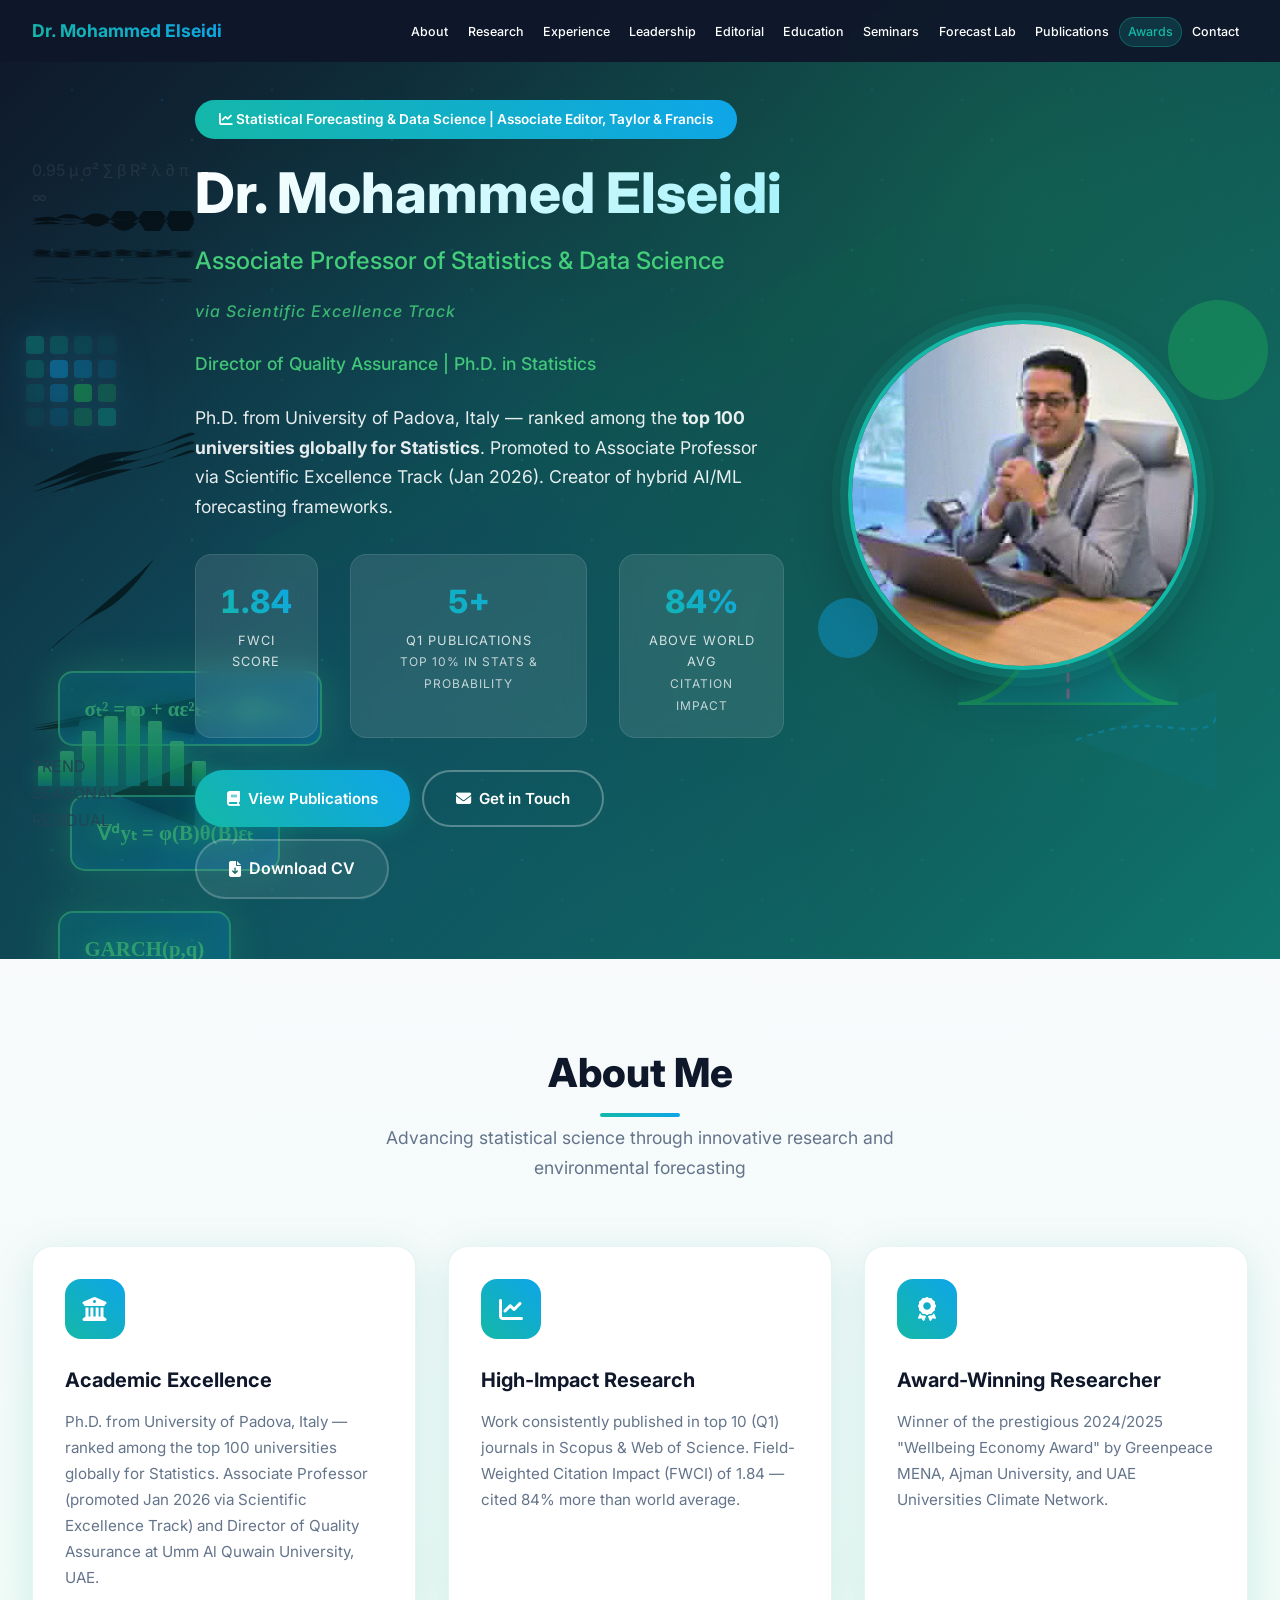
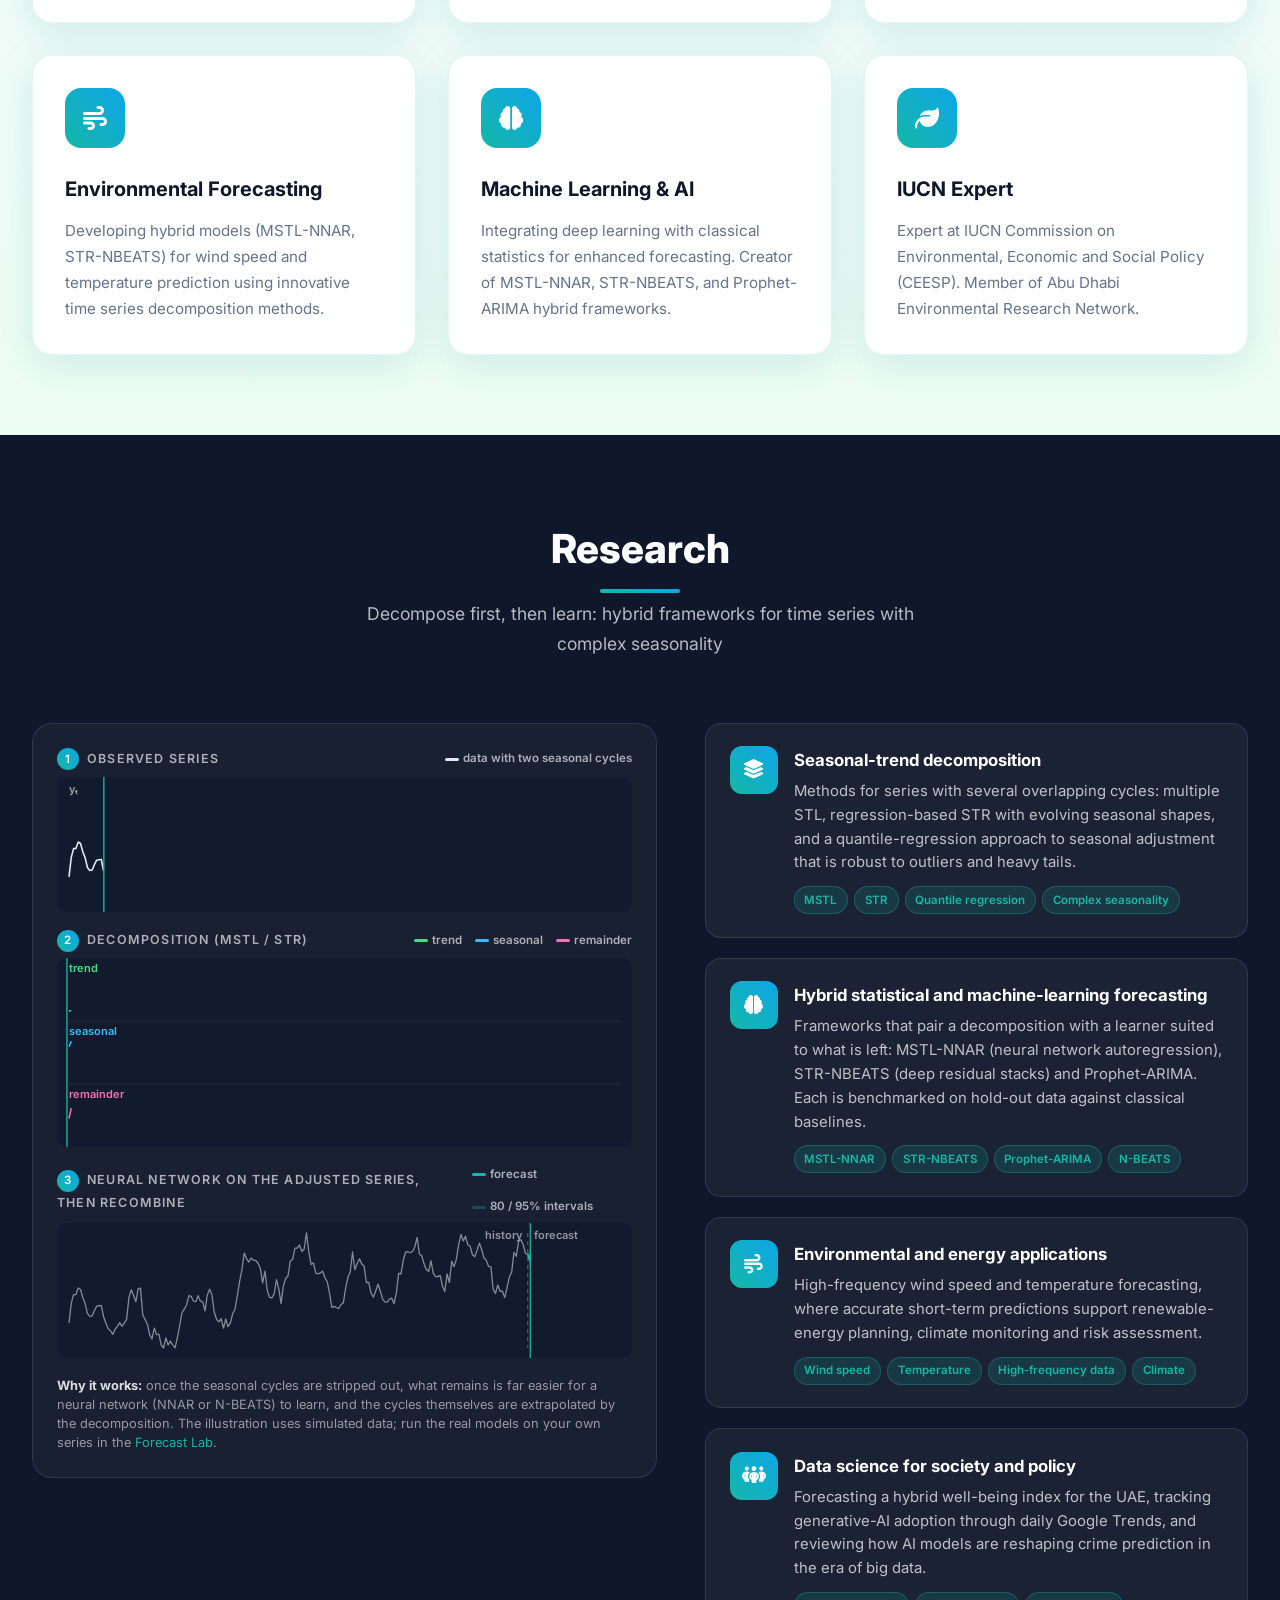
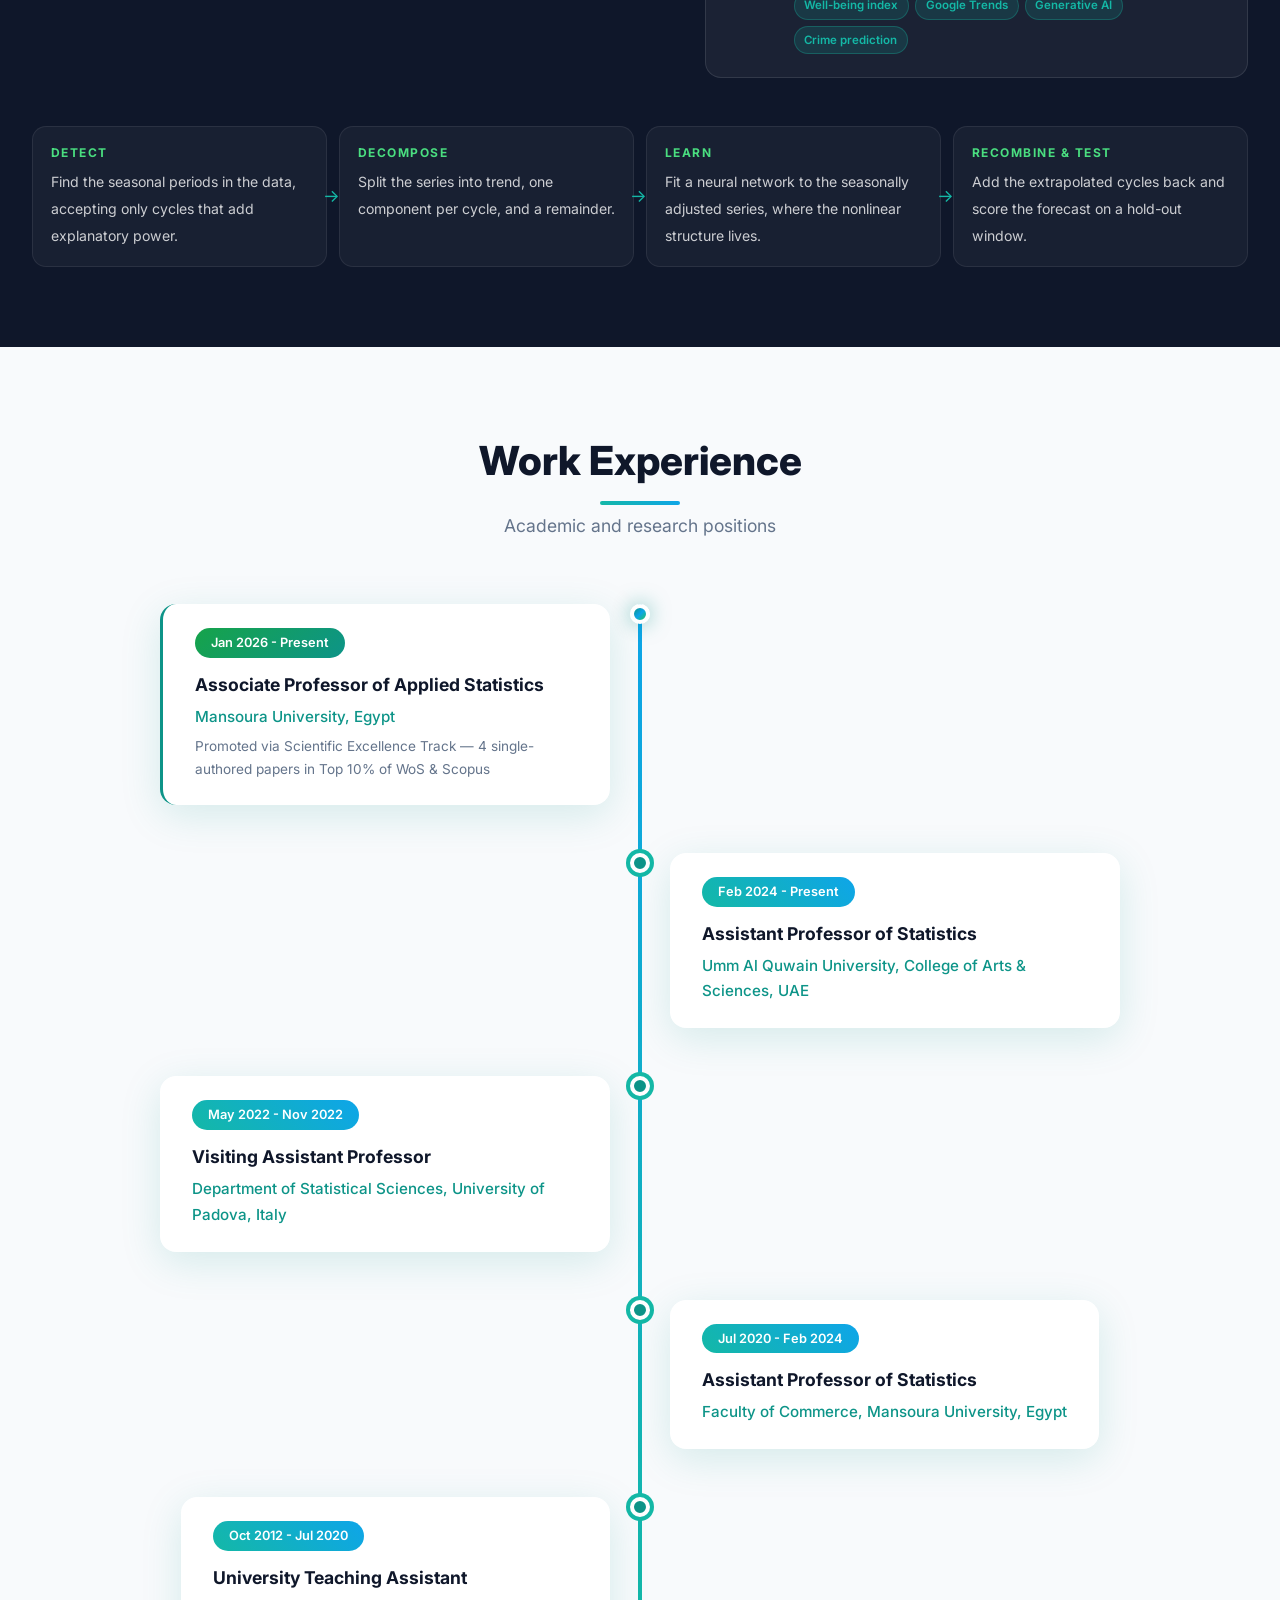
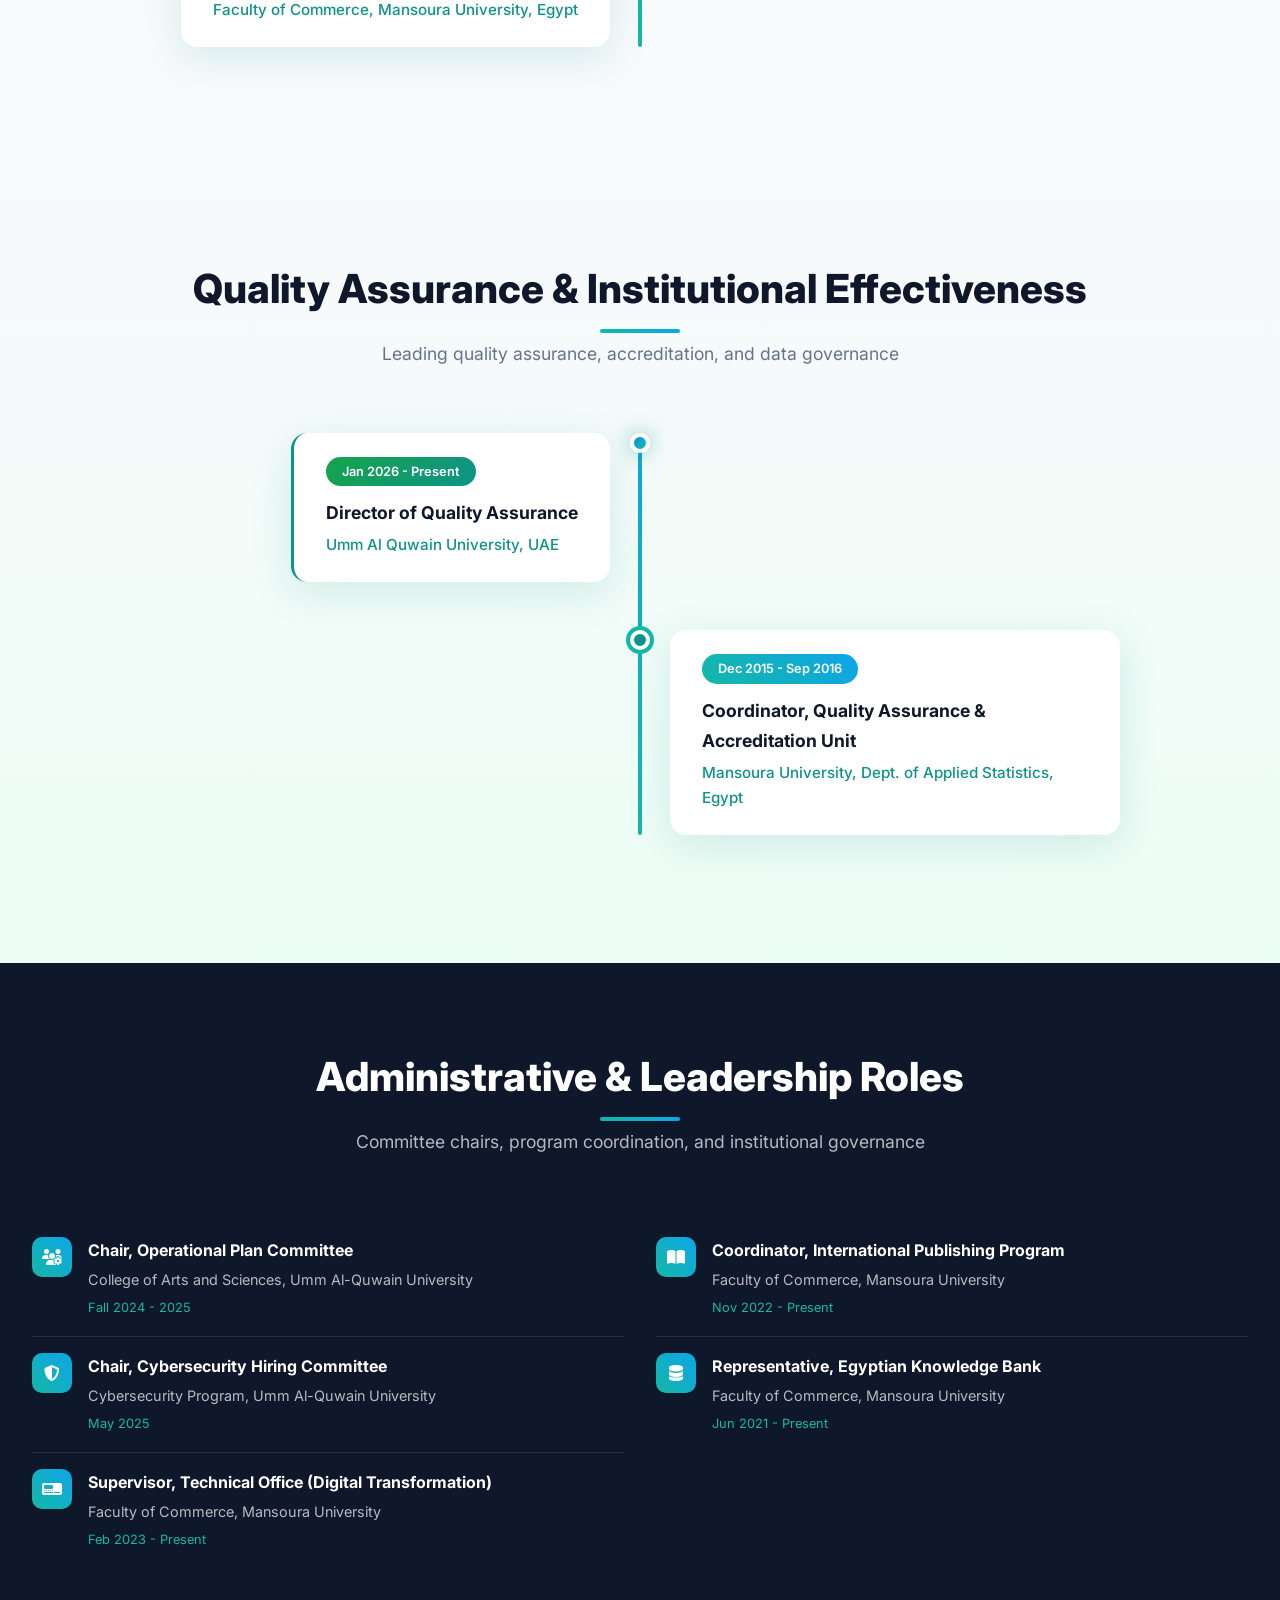
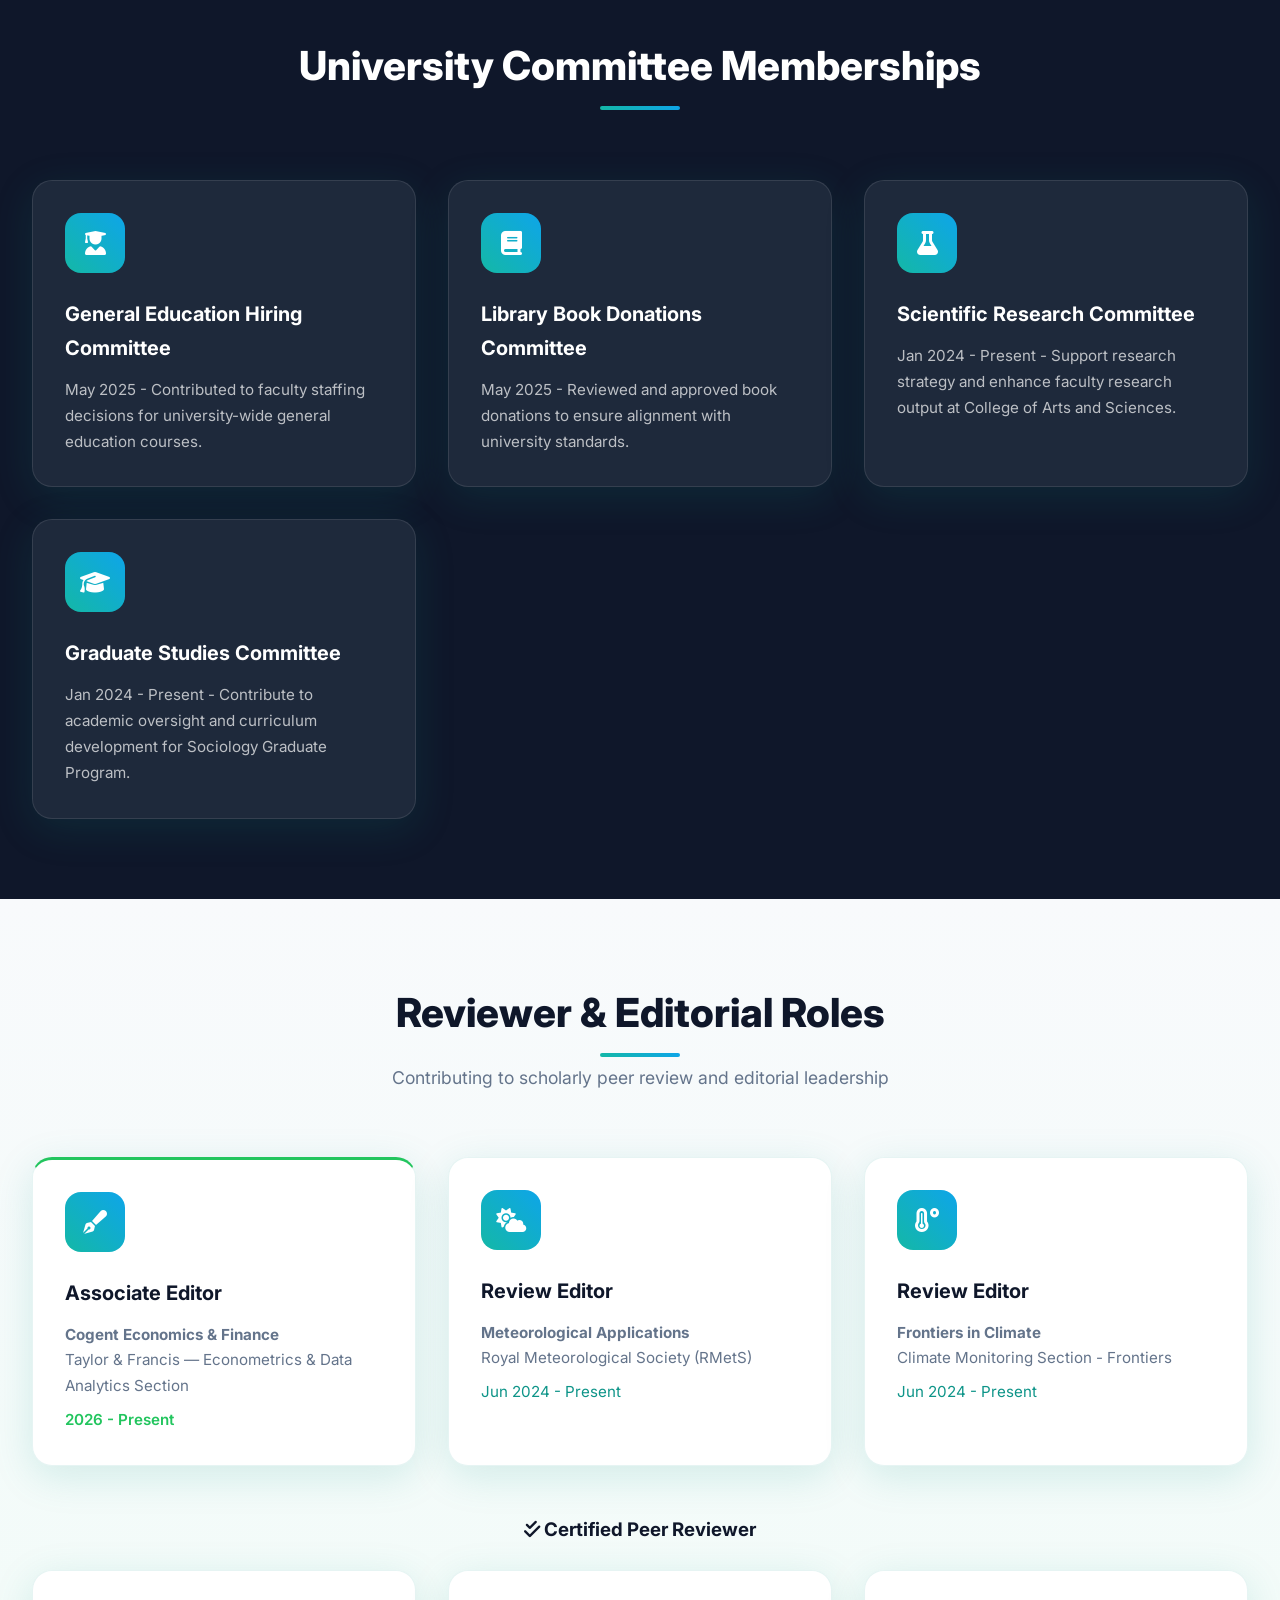
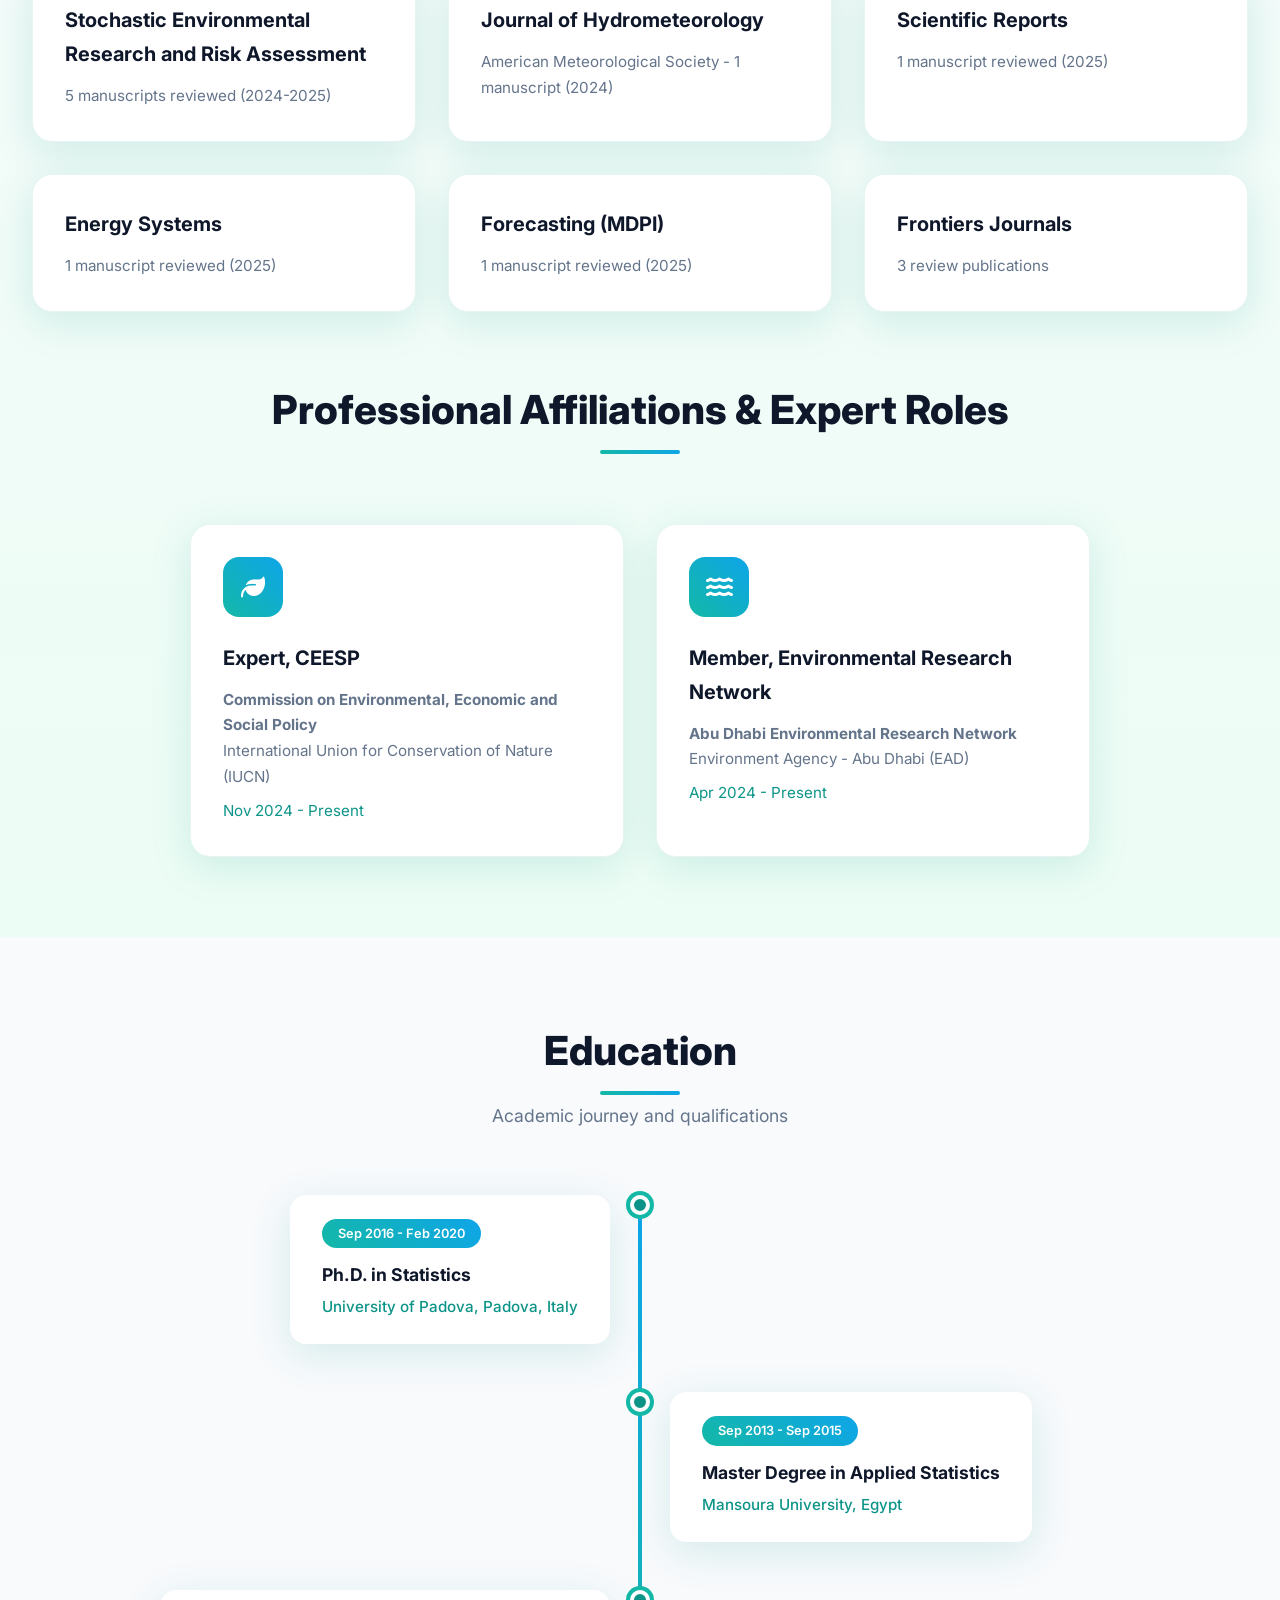
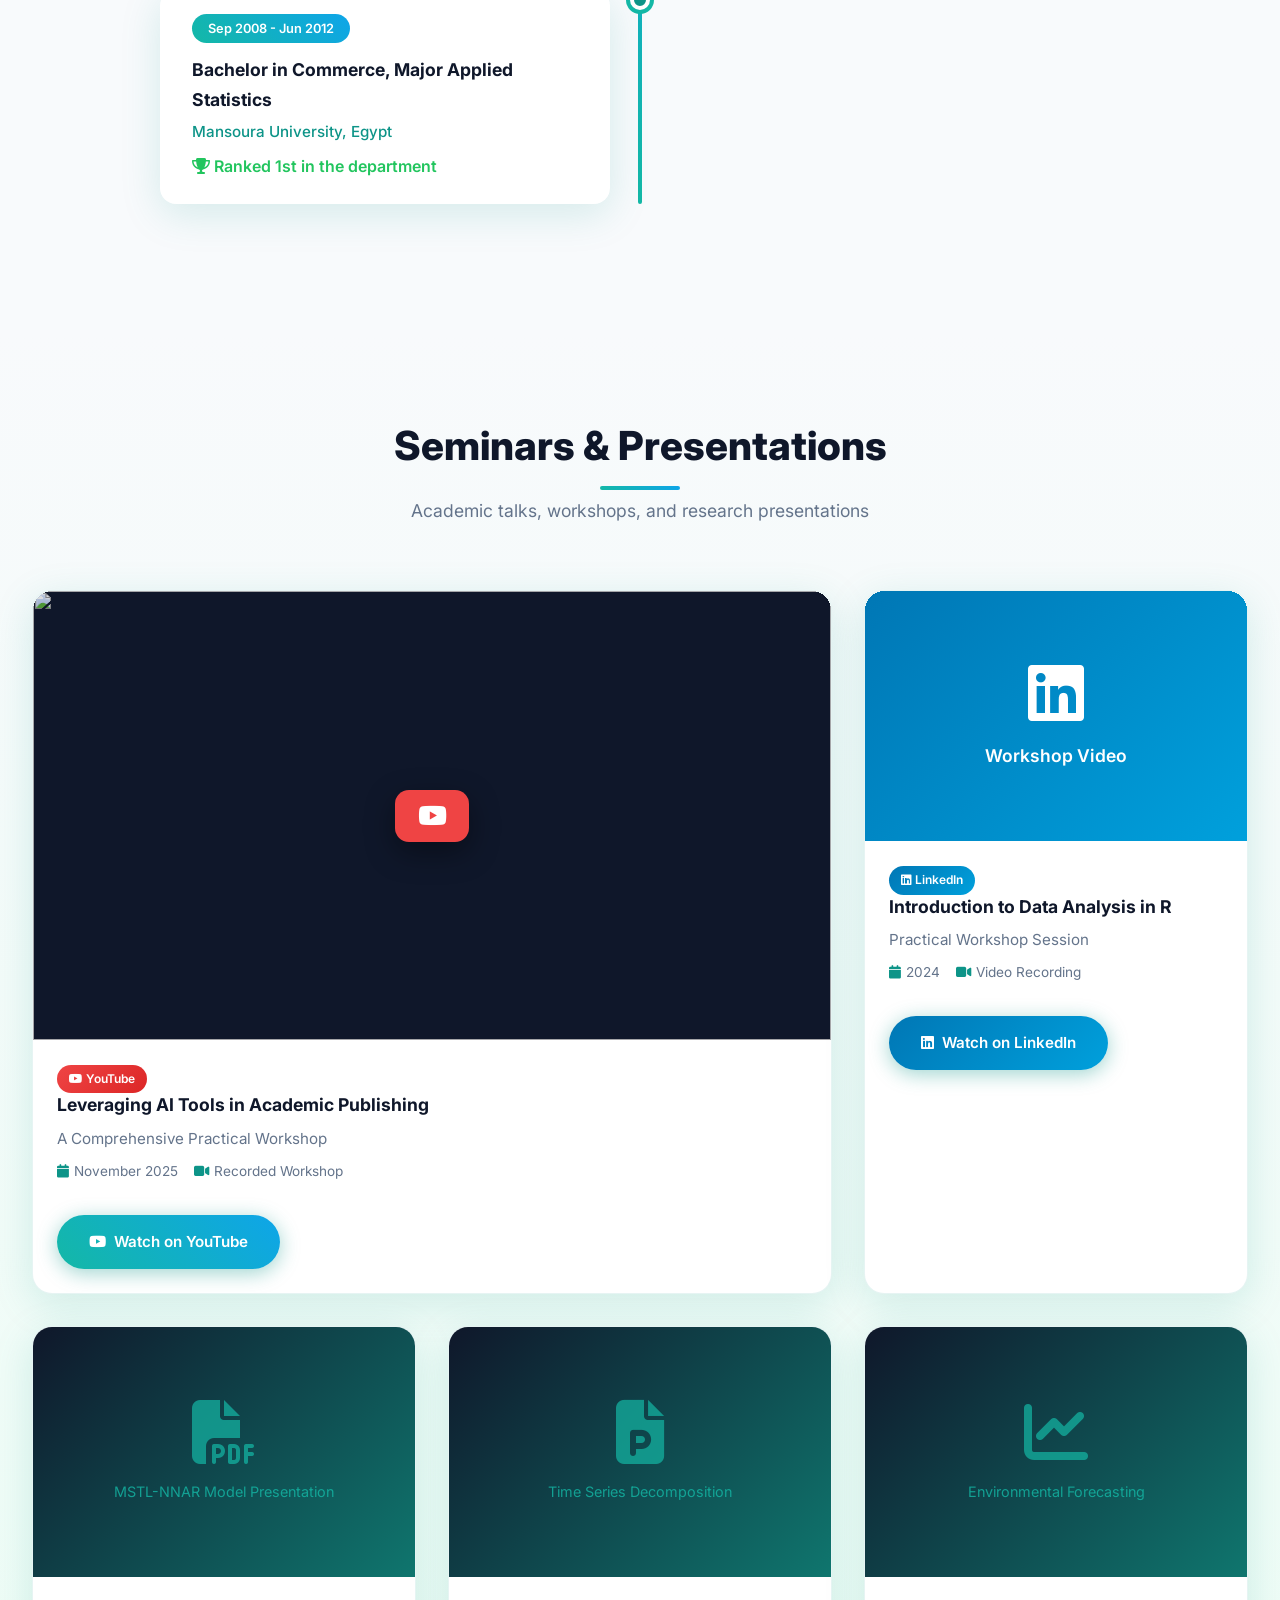
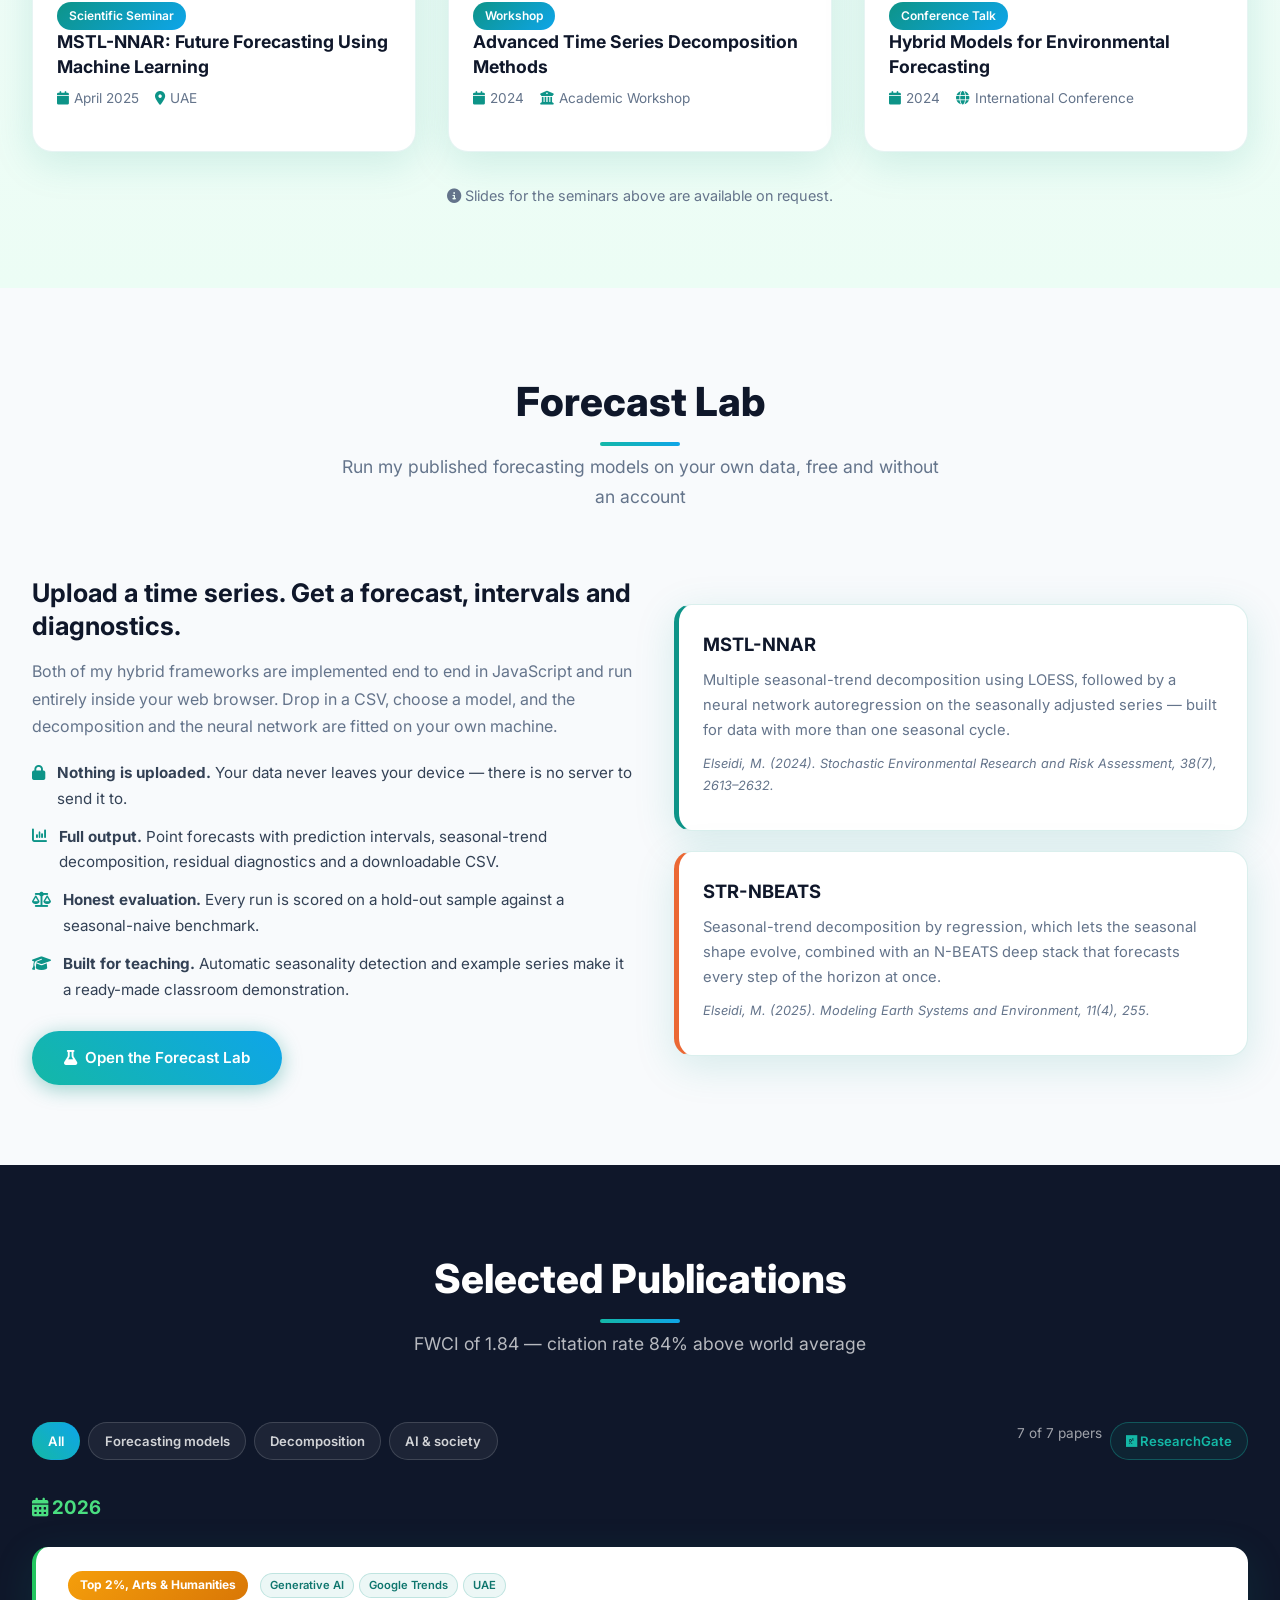
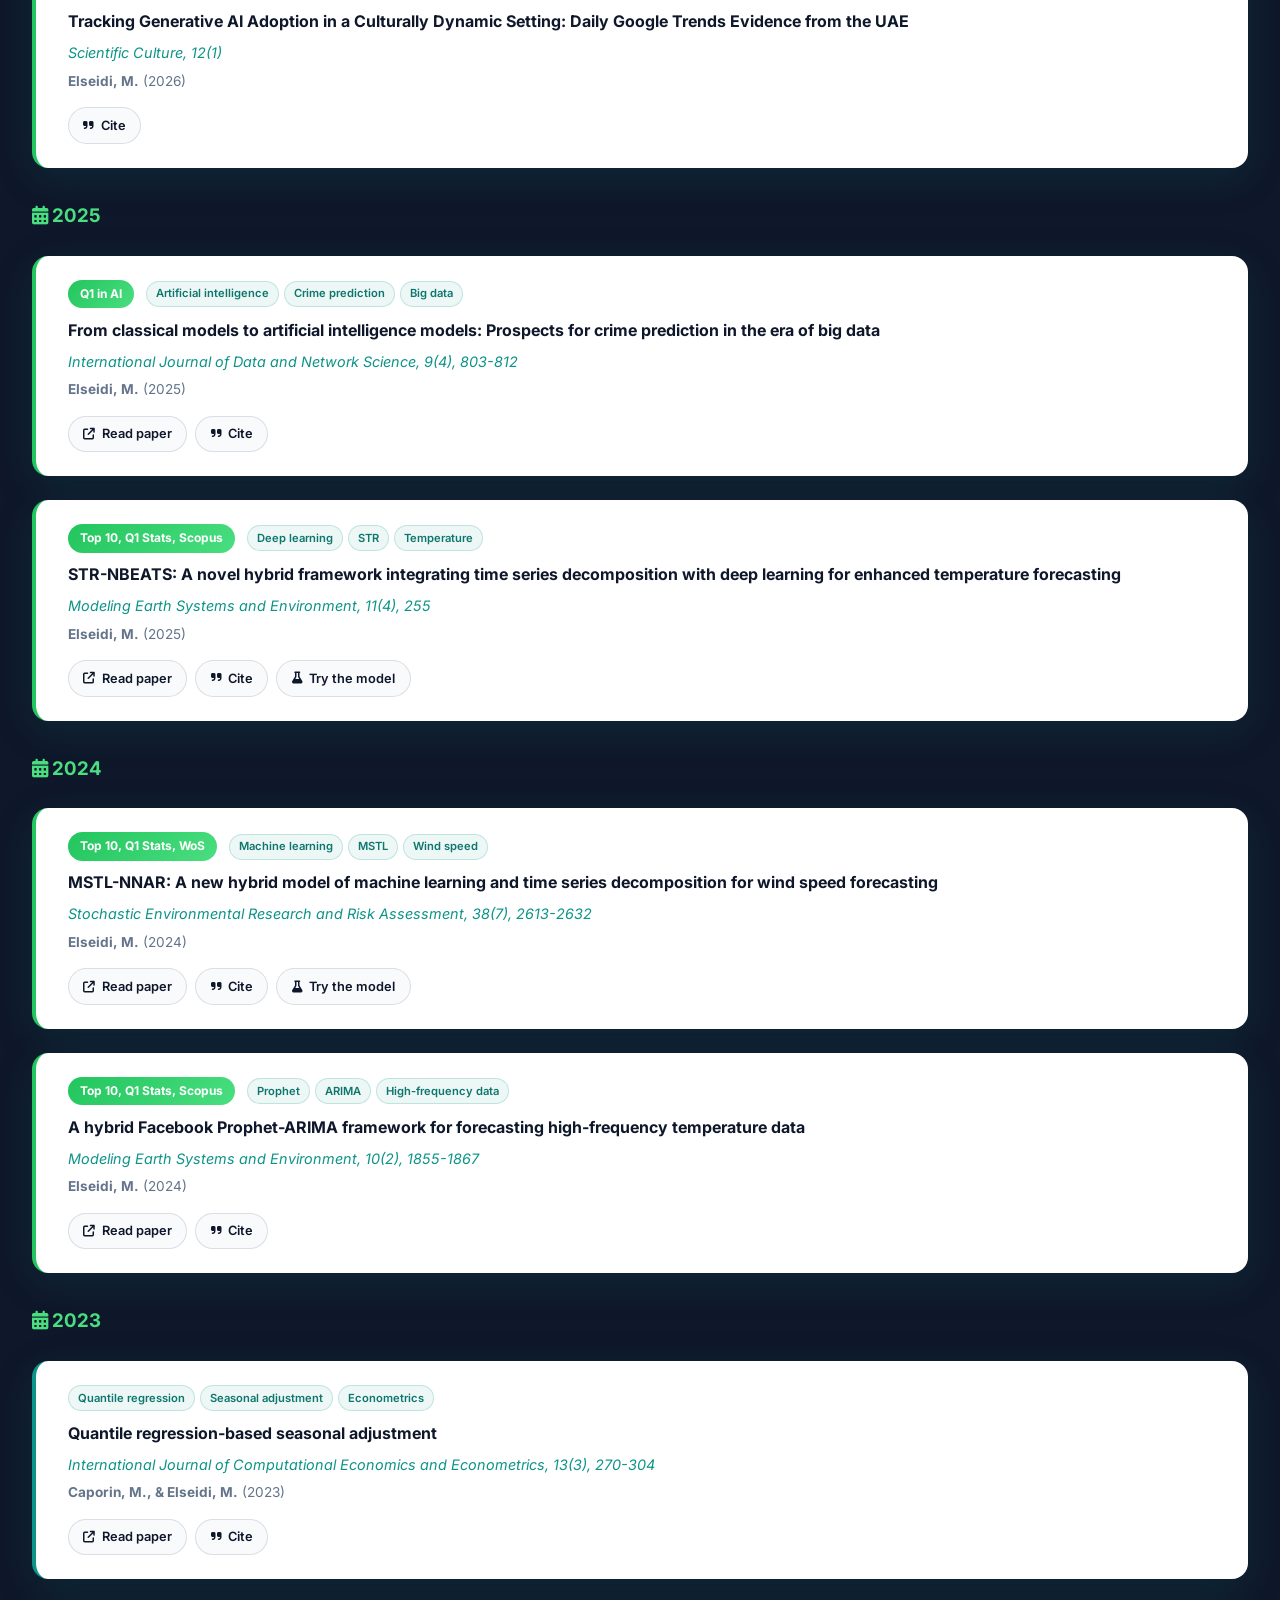
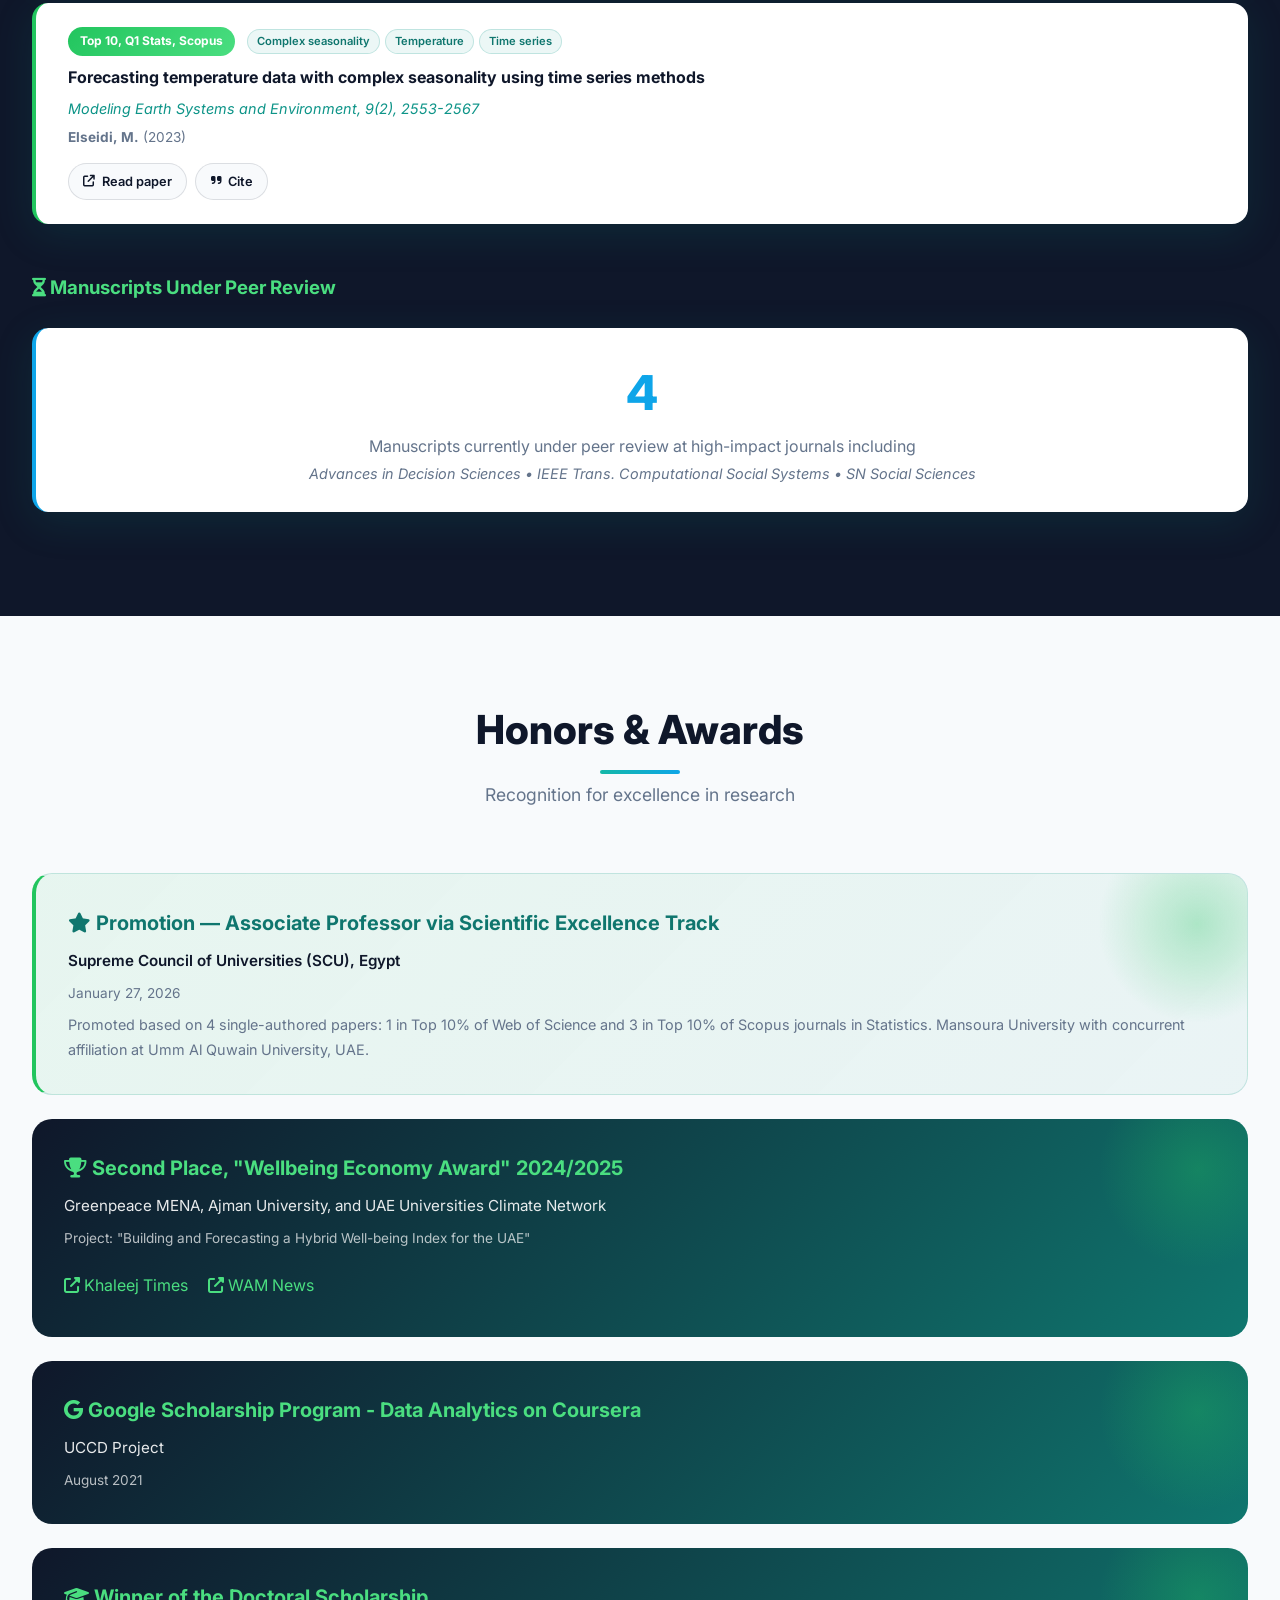
==== commit fedc197c: "Share card, PNG icons, and accessibility pass - assets/og-card.jpg: a 1200x630 preview card (name, t" ====
--- a/index.html
+++ b/index.html
@@ -15,18 +15,22 @@
     <meta property="og:title" content="Dr. Mohammed Elseidi | Associate Professor of Statistics &amp; Data Science">
     <meta property="og:description" content="Time series forecasting researcher, creator of the MSTL-NNAR and STR-NBEATS hybrid frameworks. Associate Professor and Director of Quality Assurance, Umm Al Quwain University.">
     <meta property="og:url" content="https://melseidi.github.io/mohammed-elseidi-website/">
-    <meta property="og:image" content="https://melseidi.github.io/mohammed-elseidi-website/assets/profile.jpg">
+    <meta property="og:image" content="https://melseidi.github.io/mohammed-elseidi-website/assets/og-card.jpg">
+    <meta property="og:image:width" content="1200">
+    <meta property="og:image:height" content="630">
+    <meta property="og:image:alt" content="Dr. Mohammed Elseidi, Associate Professor of Statistics and Data Science">
     <meta property="og:site_name" content="Dr. Mohammed Elseidi">
     <meta property="profile:first_name" content="Mohammed">
     <meta property="profile:last_name" content="Elseidi">
-    <meta name="twitter:card" content="summary">
+    <meta name="twitter:card" content="summary_large_image">
     <meta name="twitter:title" content="Dr. Mohammed Elseidi | Statistics &amp; Data Science">
     <meta name="twitter:description" content="Time series forecasting, hybrid ML models, environmental data science. Try the models on your own data in the Forecast Lab.">
-    <meta name="twitter:image" content="https://melseidi.github.io/mohammed-elseidi-website/assets/profile.jpg">
+    <meta name="twitter:image" content="https://melseidi.github.io/mohammed-elseidi-website/assets/og-card.jpg">
 
     <link rel="icon" href="favicon.svg" type="image/svg+xml">
-    <link rel="apple-touch-icon" href="favicon.svg">
+    <link rel="apple-touch-icon" sizes="180x180" href="assets/icon-180.png">
     <link rel="manifest" href="site.webmanifest">
+    <link rel="preload" as="image" href="assets/profile.jpg">
 
     <link rel="preconnect" href="https://fonts.googleapis.com">
     <link rel="preconnect" href="https://fonts.gstatic.com" crossorigin>
@@ -2322,7 +2326,7 @@
             flex-shrink: 0;
         }
 
-        .role-list .role-content h4, .review-list .review-content h4 {
+        .role-list .role-content h3, .review-list .review-content h3 {
             color: var(--white);
             font-size: 1rem;
             margin-bottom: 0.25rem;
@@ -2693,7 +2697,7 @@
                 padding: 0.5rem 0.7rem; margin: 0 0 0.5rem; max-width: none; break-inside: avoid; transform: none !important;
             }
             .card h3, .card-dark h3, .research-card h3, .pub-card h3, .award-card h3, .media-card h3, .contact-card h3,
-            .seminar-card h3, .timeline-content h3, .skill-category h3, .role-content h4, .lab-model h4 { color: #0f172a !important; font-size: 10.5pt; }
+            .seminar-card h3, .timeline-content h3, .skill-category h3, .role-content h3, .lab-model h4 { color: #0f172a !important; font-size: 10.5pt; }
             .card p, .card-dark p, .research-card p, .award-card .org, .award-card .date, .award-card p, .media-card p,
             .role-content p, .role-content .date, .membership-item span, .timeline-note, .lab-model p, .contact-card p, .contact-card a { color: #333 !important; opacity: 1 !important; }
             .research-card { grid-template-columns: 1fr; }
@@ -3011,7 +3015,7 @@
 
         <div class="hero-container">
             <div class="hero-content">
-                <span class="hero-badge"><i class="fas fa-chart-line"></i> Statistical Forecasting & Data Science | Associate Editor, Taylor & Francis</span>
+                <span class="hero-badge"><i class="fas fa-chart-line" aria-hidden="true"></i> Statistical Forecasting & Data Science | Associate Editor, Taylor & Francis</span>
                 <h1>Dr. Mohammed Elseidi</h1>
                 <p class="subtitle">Associate Professor of Statistics & Data Science</p>
                 <p class="subtitle" style="font-size: 1rem; opacity: 0.75; margin-top: -0.5rem; font-style: italic; letter-spacing: 1px;">via Scientific Excellence Track</p>
@@ -3034,8 +3038,8 @@
                 </div>
 
                 <div class="hero-buttons">
-                    <a href="#publications" class="btn btn-primary"><i class="fas fa-book"></i> View Publications</a>
-                    <a href="#contact" class="btn btn-outline"><i class="fas fa-envelope"></i> Get in Touch</a>
+                    <a href="#publications" class="btn btn-primary"><i class="fas fa-book" aria-hidden="true"></i> View Publications</a>
+                    <a href="#contact" class="btn btn-outline"><i class="fas fa-envelope" aria-hidden="true"></i> Get in Touch</a>
                     <button type="button" class="btn btn-ghost" id="printCv" title="Opens the print dialog: choose “Save as PDF” to download">
                         <i class="fas fa-file-arrow-down" aria-hidden="true"></i> Download CV
                     </button>
@@ -3062,32 +3066,32 @@
             </div>
             <div class="cards-grid">
                 <div class="card">
-                    <div class="card-icon"><i class="fas fa-university"></i></div>
+                    <div class="card-icon"><i class="fas fa-university" aria-hidden="true"></i></div>
                     <h3>Academic Excellence</h3>
                     <p>Ph.D. from University of Padova, Italy — ranked among the top 100 universities globally for Statistics. Associate Professor (promoted Jan 2026 via Scientific Excellence Track) and Director of Quality Assurance at Umm Al Quwain University, UAE.</p>
                 </div>
                 <div class="card">
-                    <div class="card-icon"><i class="fas fa-chart-line"></i></div>
+                    <div class="card-icon"><i class="fas fa-chart-line" aria-hidden="true"></i></div>
                     <h3>High-Impact Research</h3>
                     <p>Work consistently published in top 10 (Q1) journals in Scopus & Web of Science. Field-Weighted Citation Impact (FWCI) of 1.84 — cited 84% more than world average.</p>
                 </div>
                 <div class="card">
-                    <div class="card-icon"><i class="fas fa-award"></i></div>
+                    <div class="card-icon"><i class="fas fa-award" aria-hidden="true"></i></div>
                     <h3>Award-Winning Researcher</h3>
                     <p>Winner of the prestigious 2024/2025 "Wellbeing Economy Award" by Greenpeace MENA, Ajman University, and UAE Universities Climate Network.</p>
                 </div>
                 <div class="card">
-                    <div class="card-icon"><i class="fas fa-wind"></i></div>
+                    <div class="card-icon"><i class="fas fa-wind" aria-hidden="true"></i></div>
                     <h3>Environmental Forecasting</h3>
                     <p>Developing hybrid models (MSTL-NNAR, STR-NBEATS) for wind speed and temperature prediction using innovative time series decomposition methods.</p>
                 </div>
                 <div class="card">
-                    <div class="card-icon"><i class="fas fa-brain"></i></div>
+                    <div class="card-icon"><i class="fas fa-brain" aria-hidden="true"></i></div>
                     <h3>Machine Learning & AI</h3>
                     <p>Integrating deep learning with classical statistics for enhanced forecasting. Creator of MSTL-NNAR, STR-NBEATS, and Prophet-ARIMA hybrid frameworks.</p>
                 </div>
                 <div class="card">
-                    <div class="card-icon"><i class="fas fa-leaf"></i></div>
+                    <div class="card-icon"><i class="fas fa-leaf" aria-hidden="true"></i></div>
                     <h3>IUCN Expert</h3>
                     <p>Expert at IUCN Commission on Environmental, Economic and Social Policy (CEESP). Member of Abu Dhabi Environmental Research Network.</p>
                 </div>
@@ -3263,25 +3267,25 @@
                 <div>
                     <ul class="role-list">
                         <li>
-                            <div class="role-icon"><i class="fas fa-users-cog"></i></div>
+                            <div class="role-icon"><i class="fas fa-users-cog" aria-hidden="true"></i></div>
                             <div class="role-content">
-                                <h4>Chair, Operational Plan Committee</h4>
+                                <h3 class="role-title">Chair, Operational Plan Committee</h3>
                                 <p>College of Arts and Sciences, Umm Al-Quwain University</p>
                                 <span class="date">Fall 2024 - 2025</span>
                             </div>
                         </li>
                         <li>
-                            <div class="role-icon"><i class="fas fa-shield-alt"></i></div>
+                            <div class="role-icon"><i class="fas fa-shield-alt" aria-hidden="true"></i></div>
                             <div class="role-content">
-                                <h4>Chair, Cybersecurity Hiring Committee</h4>
+                                <h3 class="role-title">Chair, Cybersecurity Hiring Committee</h3>
                                 <p>Cybersecurity Program, Umm Al-Quwain University</p>
                                 <span class="date">May 2025</span>
                             </div>
                         </li>
                         <li>
-                            <div class="role-icon"><i class="fas fa-digital-tachograph"></i></div>
+                            <div class="role-icon"><i class="fas fa-digital-tachograph" aria-hidden="true"></i></div>
                             <div class="role-content">
-                                <h4>Supervisor, Technical Office (Digital Transformation)</h4>
+                                <h3 class="role-title">Supervisor, Technical Office (Digital Transformation)</h3>
                                 <p>Faculty of Commerce, Mansoura University</p>
                                 <span class="date">Feb 2023 - Present</span>
                             </div>
@@ -3291,17 +3295,17 @@
                 <div>
                     <ul class="role-list">
                         <li>
-                            <div class="role-icon"><i class="fas fa-book-open"></i></div>
+                            <div class="role-icon"><i class="fas fa-book-open" aria-hidden="true"></i></div>
                             <div class="role-content">
-                                <h4>Coordinator, International Publishing Program</h4>
+                                <h3 class="role-title">Coordinator, International Publishing Program</h3>
                                 <p>Faculty of Commerce, Mansoura University</p>
                                 <span class="date">Nov 2022 - Present</span>
                             </div>
                         </li>
                         <li>
-                            <div class="role-icon"><i class="fas fa-database"></i></div>
+                            <div class="role-icon"><i class="fas fa-database" aria-hidden="true"></i></div>
                             <div class="role-content">
-                                <h4>Representative, Egyptian Knowledge Bank</h4>
+                                <h3 class="role-title">Representative, Egyptian Knowledge Bank</h3>
                                 <p>Faculty of Commerce, Mansoura University</p>
                                 <span class="date">Jun 2021 - Present</span>
                             </div>
@@ -3315,22 +3319,22 @@
             </div>
             <div class="cards-grid">
                 <div class="card card-dark">
-                    <div class="card-icon"><i class="fas fa-user-graduate"></i></div>
+                    <div class="card-icon"><i class="fas fa-user-graduate" aria-hidden="true"></i></div>
                     <h3>General Education Hiring Committee</h3>
                     <p>May 2025 - Contributed to faculty staffing decisions for university-wide general education courses.</p>
                 </div>
                 <div class="card card-dark">
-                    <div class="card-icon"><i class="fas fa-book"></i></div>
+                    <div class="card-icon"><i class="fas fa-book" aria-hidden="true"></i></div>
                     <h3>Library Book Donations Committee</h3>
                     <p>May 2025 - Reviewed and approved book donations to ensure alignment with university standards.</p>
                 </div>
                 <div class="card card-dark">
-                    <div class="card-icon"><i class="fas fa-flask"></i></div>
+                    <div class="card-icon"><i class="fas fa-flask" aria-hidden="true"></i></div>
                     <h3>Scientific Research Committee</h3>
                     <p>Jan 2024 - Present - Support research strategy and enhance faculty research output at College of Arts and Sciences.</p>
                 </div>
                 <div class="card card-dark">
-                    <div class="card-icon"><i class="fas fa-graduation-cap"></i></div>
+                    <div class="card-icon"><i class="fas fa-graduation-cap" aria-hidden="true"></i></div>
                     <h3>Graduate Studies Committee</h3>
                     <p>Jan 2024 - Present - Contribute to academic oversight and curriculum development for Sociology Graduate Program.</p>
                 </div>
@@ -3348,26 +3352,26 @@
 
             <div class="cards-grid" style="margin-bottom: 3rem;">
                 <div class="card" style="border-top: 3px solid var(--accent);">
-                    <div class="card-icon"><i class="fas fa-pen-fancy"></i></div>
+                    <div class="card-icon"><i class="fas fa-pen-fancy" aria-hidden="true"></i></div>
                     <h3>Associate Editor</h3>
                     <p><strong>Cogent Economics & Finance</strong><br>Taylor & Francis — Econometrics & Data Analytics Section</p>
                     <p style="color: var(--accent); margin-top: 0.5rem; font-weight: 600;">2026 - Present</p>
                 </div>
                 <div class="card">
-                    <div class="card-icon"><i class="fas fa-cloud-sun"></i></div>
+                    <div class="card-icon"><i class="fas fa-cloud-sun" aria-hidden="true"></i></div>
                     <h3>Review Editor</h3>
                     <p><strong>Meteorological Applications</strong><br>Royal Meteorological Society (RMetS)</p>
                     <p style="color: var(--primary); margin-top: 0.5rem;">Jun 2024 - Present</p>
                 </div>
                 <div class="card">
-                    <div class="card-icon"><i class="fas fa-temperature-high"></i></div>
+                    <div class="card-icon"><i class="fas fa-temperature-high" aria-hidden="true"></i></div>
                     <h3>Review Editor</h3>
                     <p><strong>Frontiers in Climate</strong><br>Climate Monitoring Section - Frontiers</p>
                     <p style="color: var(--primary); margin-top: 0.5rem;">Jun 2024 - Present</p>
                 </div>
             </div>
 
-            <h3 style="color: var(--dark); margin-bottom: 1.5rem; text-align: center;"><i class="fas fa-check-double"></i> Certified Peer Reviewer</h3>
+            <h3 style="color: var(--dark); margin-bottom: 1.5rem; text-align: center;"><i class="fas fa-check-double" aria-hidden="true"></i> Certified Peer Reviewer</h3>
             <div class="cards-grid">
                 <div class="card">
                     <h3>Stochastic Environmental Research and Risk Assessment</h3>
@@ -3400,13 +3404,13 @@
             </div>
             <div class="cards-grid" style="max-width: 900px; margin: 0 auto;">
                 <div class="card">
-                    <div class="card-icon"><i class="fas fa-leaf"></i></div>
+                    <div class="card-icon"><i class="fas fa-leaf" aria-hidden="true"></i></div>
                     <h3>Expert, CEESP</h3>
                     <p><strong>Commission on Environmental, Economic and Social Policy</strong><br>International Union for Conservation of Nature (IUCN)</p>
                     <p style="color: var(--primary); margin-top: 0.5rem;">Nov 2024 - Present</p>
                 </div>
                 <div class="card">
-                    <div class="card-icon"><i class="fas fa-water"></i></div>
+                    <div class="card-icon"><i class="fas fa-water" aria-hidden="true"></i></div>
                     <h3>Member, Environmental Research Network</h3>
                     <p><strong>Abu Dhabi Environmental Research Network</strong><br>Environment Agency - Abu Dhabi (EAD)</p>
                     <p style="color: var(--primary); margin-top: 0.5rem;">Apr 2024 - Present</p>
@@ -3445,7 +3449,7 @@
                         <span class="timeline-date">Sep 2008 - Jun 2012</span>
                         <h3>Bachelor in Commerce, Major Applied Statistics</h3>
                         <p class="org">Mansoura University, Egypt</p>
-                        <p style="color: var(--accent); margin-top: 0.5rem; font-weight: 600;"><i class="fas fa-trophy"></i> Ranked 1st in the department</p>
+                        <p style="color: var(--accent); margin-top: 0.5rem; font-weight: 600;"><i class="fas fa-trophy" aria-hidden="true"></i> Ranked 1st in the department</p>
                     </div>
                 </div>
             </div>
@@ -3467,19 +3471,19 @@
                         <button type="button" class="yt-facade" data-video="d_oFJswEADQ" data-title="Leveraging AI Tools in Academic Publishing"
                                 aria-label="Play video: Leveraging AI Tools in Academic Publishing">
                             <img src="https://i.ytimg.com/vi/d_oFJswEADQ/hqdefault.jpg" alt="" width="480" height="360" loading="lazy" decoding="async">
-                            <span class="yt-play" aria-hidden="true"><i class="fab fa-youtube"></i></span>
+                            <span class="yt-play" aria-hidden="true"><i class="fab fa-youtube" aria-hidden="true"></i></span>
                         </button>
                     </div>
                     <div class="seminar-info">
-                        <span class="seminar-badge" style="background: linear-gradient(135deg, #ef4444, #dc2626);"><i class="fab fa-youtube"></i> YouTube</span>
+                        <span class="seminar-badge" style="background: linear-gradient(135deg, #ef4444, #dc2626);"><i class="fab fa-youtube" aria-hidden="true"></i> YouTube</span>
                         <h3>Leveraging AI Tools in Academic Publishing</h3>
                         <p style="color: var(--text-light); font-size: 0.95rem; margin: 0.5rem 0;">A Comprehensive Practical Workshop</p>
                         <div class="seminar-meta">
-                            <span><i class="fas fa-calendar"></i> November 2025</span>
-                            <span><i class="fas fa-video"></i> Recorded Workshop</span>
+                            <span><i class="fas fa-calendar" aria-hidden="true"></i> November 2025</span>
+                            <span><i class="fas fa-video" aria-hidden="true"></i> Recorded Workshop</span>
                         </div>
                         <a href="https://www.youtube.com/watch?v=d_oFJswEADQ" target="_blank" rel="noopener noreferrer" class="btn btn-primary" style="margin-top: 1rem; display: inline-flex; align-items: center; gap: 0.5rem;">
-                            <i class="fab fa-youtube"></i> Watch on YouTube
+                            <i class="fab fa-youtube" aria-hidden="true"></i> Watch on YouTube
                         </a>
                     </div>
                 </div>
@@ -3493,15 +3497,15 @@
                         </div>
                     </div>
                     <div class="seminar-info">
-                        <span class="seminar-badge" style="background: linear-gradient(135deg, #0077b5, #00a0dc);"><i class="fab fa-linkedin"></i> LinkedIn</span>
+                        <span class="seminar-badge" style="background: linear-gradient(135deg, #0077b5, #00a0dc);"><i class="fab fa-linkedin" aria-hidden="true"></i> LinkedIn</span>
                         <h3>Introduction to Data Analysis in R</h3>
                         <p style="color: var(--text-light); font-size: 0.95rem; margin: 0.5rem 0;">Practical Workshop Session</p>
                         <div class="seminar-meta">
-                            <span><i class="fas fa-calendar"></i> 2024</span>
-                            <span><i class="fas fa-video"></i> Video Recording</span>
+                            <span><i class="fas fa-calendar" aria-hidden="true"></i> 2024</span>
+                            <span><i class="fas fa-video" aria-hidden="true"></i> Video Recording</span>
                         </div>
                         <a href="https://www.linkedin.com/feed/update/urn:li:activity:7320413594913783809/" target="_blank" rel="noopener noreferrer" class="btn btn-primary" style="margin-top: 1rem; display: inline-flex; align-items: center; gap: 0.5rem; background: linear-gradient(135deg, #0077b5, #00a0dc);">
-                            <i class="fab fa-linkedin"></i> Watch on LinkedIn
+                            <i class="fab fa-linkedin" aria-hidden="true"></i> Watch on LinkedIn
                         </a>
                     </div>
                 </div>
@@ -3510,19 +3514,19 @@
                 <div class="seminar-card">
                     <div class="seminar-preview">
                         <div class="seminar-placeholder">
-                            <i class="fas fa-file-pdf"></i>
+                            <i class="fas fa-file-pdf" aria-hidden="true"></i>
                             <span>MSTL-NNAR Model Presentation</span>
                         </div>
                         <div class="preview-overlay" data-seminar="seminar1" onclick="openPdfModal('seminar1', 'MSTL-NNAR: Future Forecasting Using Machine Learning')">
-                            <span class="view-btn"><i class="fas fa-eye"></i> View Presentation</span>
+                            <span class="view-btn"><i class="fas fa-eye" aria-hidden="true"></i> View Presentation</span>
                         </div>
                     </div>
                     <div class="seminar-info">
                         <span class="seminar-badge">Scientific Seminar</span>
                         <h3>MSTL-NNAR: Future Forecasting Using Machine Learning</h3>
                         <div class="seminar-meta">
-                            <span><i class="fas fa-calendar"></i> April 2025</span>
-                            <span><i class="fas fa-map-marker-alt"></i> UAE</span>
+                            <span><i class="fas fa-calendar" aria-hidden="true"></i> April 2025</span>
+                            <span><i class="fas fa-map-marker-alt" aria-hidden="true"></i> UAE</span>
                         </div>
                     </div>
                 </div>
@@ -3531,19 +3535,19 @@
                 <div class="seminar-card">
                     <div class="seminar-preview">
                         <div class="seminar-placeholder">
-                            <i class="fas fa-file-powerpoint"></i>
+                            <i class="fas fa-file-powerpoint" aria-hidden="true"></i>
                             <span>Time Series Decomposition</span>
                         </div>
                         <div class="preview-overlay" data-seminar="seminar2" onclick="openPdfModal('seminar2', 'Advanced Time Series Decomposition Methods')">
-                            <span class="view-btn"><i class="fas fa-eye"></i> View Presentation</span>
+                            <span class="view-btn"><i class="fas fa-eye" aria-hidden="true"></i> View Presentation</span>
                         </div>
                     </div>
                     <div class="seminar-info">
                         <span class="seminar-badge">Workshop</span>
                         <h3>Advanced Time Series Decomposition Methods</h3>
                         <div class="seminar-meta">
-                            <span><i class="fas fa-calendar"></i> 2024</span>
-                            <span><i class="fas fa-university"></i> Academic Workshop</span>
+                            <span><i class="fas fa-calendar" aria-hidden="true"></i> 2024</span>
+                            <span><i class="fas fa-university" aria-hidden="true"></i> Academic Workshop</span>
                         </div>
                     </div>
                 </div>
@@ -3552,19 +3556,19 @@
                 <div class="seminar-card">
                     <div class="seminar-preview">
                         <div class="seminar-placeholder">
-                            <i class="fas fa-chart-line"></i>
+                            <i class="fas fa-chart-line" aria-hidden="true"></i>
                             <span>Environmental Forecasting</span>
                         </div>
                         <div class="preview-overlay" data-seminar="seminar3" onclick="openPdfModal('seminar3', 'Hybrid Models for Environmental Forecasting')">
-                            <span class="view-btn"><i class="fas fa-eye"></i> View Presentation</span>
+                            <span class="view-btn"><i class="fas fa-eye" aria-hidden="true"></i> View Presentation</span>
                         </div>
                     </div>
                     <div class="seminar-info">
                         <span class="seminar-badge">Conference Talk</span>
                         <h3>Hybrid Models for Environmental Forecasting</h3>
                         <div class="seminar-meta">
-                            <span><i class="fas fa-calendar"></i> 2024</span>
-                            <span><i class="fas fa-globe"></i> International Conference</span>
+                            <span><i class="fas fa-calendar" aria-hidden="true"></i> 2024</span>
+                            <span><i class="fas fa-globe" aria-hidden="true"></i> International Conference</span>
                         </div>
                     </div>
                 </div>
@@ -3607,21 +3611,21 @@
                         neural network are fitted on your own machine.
                     </p>
                     <ul class="lab-points">
-                        <li><i class="fas fa-lock"></i>
+                        <li><i class="fas fa-lock" aria-hidden="true"></i>
                             <span><strong>Nothing is uploaded.</strong> Your data never leaves your device —
                             there is no server to send it to.</span></li>
-                        <li><i class="fas fa-chart-column"></i>
+                        <li><i class="fas fa-chart-column" aria-hidden="true"></i>
                             <span><strong>Full output.</strong> Point forecasts with prediction intervals,
                             seasonal-trend decomposition, residual diagnostics and a downloadable CSV.</span></li>
-                        <li><i class="fas fa-scale-balanced"></i>
+                        <li><i class="fas fa-scale-balanced" aria-hidden="true"></i>
                             <span><strong>Honest evaluation.</strong> Every run is scored on a hold-out sample
                             against a seasonal-naive benchmark.</span></li>
-                        <li><i class="fas fa-graduation-cap"></i>
+                        <li><i class="fas fa-graduation-cap" aria-hidden="true"></i>
                             <span><strong>Built for teaching.</strong> Automatic seasonality detection and
                             example series make it a ready-made classroom demonstration.</span></li>
                     </ul>
                     <a href="forecast-lab.html" class="btn btn-primary">
-                        <i class="fas fa-flask"></i> Open the Forecast Lab
+                        <i class="fas fa-flask" aria-hidden="true"></i> Open the Forecast Lab
                     </a>
                 </div>
 
@@ -3801,27 +3805,27 @@
                 <p>Recognition for excellence in research</p>
             </div>
             <div class="award-card award-card--light">
-                <h3><i class="fas fa-star"></i> Promotion — Associate Professor via Scientific Excellence Track</h3>
+                <h3><i class="fas fa-star" aria-hidden="true"></i> Promotion — Associate Professor via Scientific Excellence Track</h3>
                 <p class="org">Supreme Council of Universities (SCU), Egypt</p>
                 <p class="date">January 27, 2026</p>
                 <p class="note">Promoted based on 4 single-authored papers: 1 in Top 10% of Web of Science and 3 in Top 10% of Scopus journals in Statistics. Mansoura University with concurrent affiliation at Umm Al Quwain University, UAE.</p>
             </div>
             <div class="award-card">
-                <h3><i class="fas fa-trophy"></i> Second Place, "Wellbeing Economy Award" 2024/2025</h3>
+                <h3><i class="fas fa-trophy" aria-hidden="true"></i> Second Place, "Wellbeing Economy Award" 2024/2025</h3>
                 <p class="org">Greenpeace MENA, Ajman University, and UAE Universities Climate Network</p>
                 <p class="date">Project: "Building and Forecasting a Hybrid Well-being Index for the UAE"</p>
                 <p style="margin-top: 1rem;">
-                    <a href="https://www.khaleejtimes.com/uae/uae-wellbeing-economy-award-winners-2025-solar-panels-gdp" target="_blank" rel="noopener noreferrer" style="color: var(--accent-light); margin-right: 1rem;"><i class="fas fa-external-link-alt"></i> Khaleej Times</a>
-                    <a href="https://www.wam.ae/ar/article/bj4hsp6-%D8%BA%D8%B1%D9%8A%D9%86%D8%A8%D9%8A%D8%B3-%D8%A7%D9%84%D8%B4%D8%B1%D9%82-%D8%A7%D9%84%D8%A3%D9%88%D8%B3%D8%B7-%D8%AA%D9%83%D8%B1%D9%85-%D8%B4%D8%A8%D8%A7%D8%A8-%D8%A7%D9%84%D9%85%D8%A8%D8%AA%D9%83%D8%B1%D9%8A%D9%86-%D9%85%D8%AC%D8%A7%D9%84" target="_blank" rel="noopener noreferrer" style="color: var(--accent-light);"><i class="fas fa-external-link-alt"></i> WAM News</a>
+                    <a href="https://www.khaleejtimes.com/uae/uae-wellbeing-economy-award-winners-2025-solar-panels-gdp" target="_blank" rel="noopener noreferrer" style="color: var(--accent-light); margin-right: 1rem;"><i class="fas fa-external-link-alt" aria-hidden="true"></i> Khaleej Times</a>
+                    <a href="https://www.wam.ae/ar/article/bj4hsp6-%D8%BA%D8%B1%D9%8A%D9%86%D8%A8%D9%8A%D8%B3-%D8%A7%D9%84%D8%B4%D8%B1%D9%82-%D8%A7%D9%84%D8%A3%D9%88%D8%B3%D8%B7-%D8%AA%D9%83%D8%B1%D9%85-%D8%B4%D8%A8%D8%A7%D8%A8-%D8%A7%D9%84%D9%85%D8%A8%D8%AA%D9%83%D8%B1%D9%8A%D9%86-%D9%85%D8%AC%D8%A7%D9%84" target="_blank" rel="noopener noreferrer" style="color: var(--accent-light);"><i class="fas fa-external-link-alt" aria-hidden="true"></i> WAM News</a>
                 </p>
             </div>
             <div class="award-card">
-                <h3><i class="fab fa-google"></i> Google Scholarship Program - Data Analytics on Coursera</h3>
+                <h3><i class="fab fa-google" aria-hidden="true"></i> Google Scholarship Program - Data Analytics on Coursera</h3>
                 <p class="org">UCCD Project</p>
                 <p class="date">August 2021</p>
             </div>
             <div class="award-card">
-                <h3><i class="fas fa-graduation-cap"></i> Winner of the Doctoral Scholarship</h3>
+                <h3><i class="fas fa-graduation-cap" aria-hidden="true"></i> Winner of the Doctoral Scholarship</h3>
                 <p class="org">University of Padova, Italy</p>
                 <p class="date">June 2016</p>
             </div>
@@ -3836,7 +3840,7 @@
                 <p>Featured in news and publications</p>
             </div>
             <div class="media-card">
-                <div class="media-icon"><i class="fas fa-newspaper"></i></div>
+                <div class="media-icon"><i class="fas fa-newspaper" aria-hidden="true"></i></div>
                 <div class="media-content">
                     <h3>Emirates News Agency (WAM)</h3>
                     <p class="date">May 18, 2025</p>
@@ -3844,7 +3848,7 @@
                 </div>
             </div>
             <div class="media-card">
-                <div class="media-icon"><i class="fas fa-newspaper"></i></div>
+                <div class="media-icon"><i class="fas fa-newspaper" aria-hidden="true"></i></div>
                 <div class="media-content">
                     <h3>Emirates News Agency (WAM)</h3>
                     <p class="date">April 23, 2025</p>
@@ -3852,7 +3856,7 @@
                 </div>
             </div>
             <div class="media-card">
-                <div class="media-icon"><i class="fas fa-newspaper"></i></div>
+                <div class="media-icon"><i class="fas fa-newspaper" aria-hidden="true"></i></div>
                 <div class="media-content">
                     <h3>Khaleej Times</h3>
                     <p class="date">2025</p>
@@ -3871,7 +3875,7 @@
             </div>
             <div class="skills-grid">
                 <div class="skill-category">
-                    <h3><i class="fas fa-code"></i> Programming Languages</h3>
+                    <h3><i class="fas fa-code" aria-hidden="true"></i> Programming Languages</h3>
                     <div class="skill-tags">
                         <span class="skill-tag">R</span>
                         <span class="skill-tag">Python</span>
@@ -3879,7 +3883,7 @@
                     </div>
                 </div>
                 <div class="skill-category">
-                    <h3><i class="fas fa-chart-pie"></i> Statistical Software</h3>
+                    <h3><i class="fas fa-chart-pie" aria-hidden="true"></i> Statistical Software</h3>
                     <div class="skill-tags">
                         <span class="skill-tag">SPSS</span>
                         <span class="skill-tag">Statgraphics</span>
@@ -3888,7 +3892,7 @@
                     </div>
                 </div>
                 <div class="skill-category">
-                    <h3><i class="fas fa-chart-area"></i> Visualization</h3>
+                    <h3><i class="fas fa-chart-area" aria-hidden="true"></i> Visualization</h3>
                     <div class="skill-tags">
                         <span class="skill-tag">ggplot2</span>
                         <span class="skill-tag">Matplotlib</span>
@@ -3897,7 +3901,7 @@
                     </div>
                 </div>
                 <div class="skill-category">
-                    <h3><i class="fas fa-file-alt"></i> Documentation & Tools</h3>
+                    <h3><i class="fas fa-file-alt" aria-hidden="true"></i> Documentation & Tools</h3>
                     <div class="skill-tags">
                         <span class="skill-tag">Advanced LaTeX</span>
                         <span class="skill-tag">Microsoft Office</span>
@@ -3918,23 +3922,23 @@
             </div>
             <div class="membership-grid">
                 <div class="membership-item">
-                    <div class="membership-icon"><i class="fas fa-chart-bar"></i></div>
+                    <div class="membership-icon"><i class="fas fa-chart-bar" aria-hidden="true"></i></div>
                     <span>The International Institute of Forecasters (IIF)</span>
                 </div>
                 <div class="membership-item">
-                    <div class="membership-icon"><i class="fas fa-map-marked-alt"></i></div>
+                    <div class="membership-icon"><i class="fas fa-map-marked-alt" aria-hidden="true"></i></div>
                     <span>Expert in UAE Research Map</span>
                 </div>
                 <div class="membership-item">
-                    <div class="membership-icon"><i class="fas fa-users"></i></div>
+                    <div class="membership-icon"><i class="fas fa-users" aria-hidden="true"></i></div>
                     <span>The Irish Statistical Association (ISA)</span>
                 </div>
                 <div class="membership-item">
-                    <div class="membership-icon"><i class="fas fa-industry"></i></div>
+                    <div class="membership-icon"><i class="fas fa-industry" aria-hidden="true"></i></div>
                     <span>European Network for Business and Industrial Statistics</span>
                 </div>
                 <div class="membership-item">
-                    <div class="membership-icon"><i class="fas fa-landmark"></i></div>
+                    <div class="membership-icon"><i class="fas fa-landmark" aria-hidden="true"></i></div>
                     <span>Member of Italian Econometric Society (SIDE)</span>
                 </div>
             </div>
@@ -3950,33 +3954,33 @@
             </div>
             <div class="contact-grid">
                 <div class="contact-card">
-                    <div class="contact-icon"><i class="fas fa-envelope"></i></div>
+                    <div class="contact-icon"><i class="fas fa-envelope" aria-hidden="true"></i></div>
                     <h3>Email</h3>
                     <a href="mailto:drmohammed.elseidi@uaqu.ac.ae">drmohammed.elseidi@uaqu.ac.ae</a><br>
                     <button type="button" class="copy-btn" data-copy="drmohammed.elseidi@uaqu.ac.ae"><i class="fas fa-copy" aria-hidden="true"></i> Copy address</button>
                 </div>
                 <div class="contact-card">
-                    <div class="contact-icon"><i class="fas fa-phone"></i></div>
+                    <div class="contact-icon"><i class="fas fa-phone" aria-hidden="true"></i></div>
                     <h3>Phone</h3>
                     <p>(+971) 502526435</p>
                 </div>
                 <div class="contact-card">
-                    <div class="contact-icon"><i class="fas fa-map-marker-alt"></i></div>
+                    <div class="contact-icon"><i class="fas fa-map-marker-alt" aria-hidden="true"></i></div>
                     <h3>Address</h3>
                     <p>P.O.Box: 536, Umm Al-Quwain University, UAE</p>
                 </div>
                 <div class="contact-card">
-                    <div class="contact-icon"><i class="fab fa-linkedin-in"></i></div>
+                    <div class="contact-icon"><i class="fab fa-linkedin-in" aria-hidden="true"></i></div>
                     <h3>LinkedIn</h3>
                     <a href="https://www.linkedin.com/in/mohammed-elseidi-7a3288154/" target="_blank" rel="noopener noreferrer">Connect</a>
                 </div>
                 <div class="contact-card">
-                    <div class="contact-icon"><i class="fab fa-researchgate"></i></div>
+                    <div class="contact-icon"><i class="fab fa-researchgate" aria-hidden="true"></i></div>
                     <h3>ResearchGate</h3>
                     <a href="https://www.researchgate.net/profile/Mohammed-Elseidi-2" target="_blank" rel="noopener noreferrer">View Profile</a>
                 </div>
                 <div class="contact-card">
-                    <div class="contact-icon"><i class="fas fa-globe"></i></div>
+                    <div class="contact-icon"><i class="fas fa-globe" aria-hidden="true"></i></div>
                     <h3>Frontiers Loop</h3>
                     <a href="https://loop.frontiersin.org/people/2758882/overview" target="_blank" rel="noopener noreferrer">View Profile</a>
                 </div>
@@ -4244,6 +4248,19 @@
                 f.setAttribute('frameborder', '0');
                 btn.replaceWith(f);
             });
+        });
+
+        // ---- Keep Tab inside whichever dialog is open ----------------------
+        document.addEventListener('keydown', e => {
+            if (e.key !== 'Tab') return;
+            const dlg = document.querySelector('.cite-modal.active, .pdf-modal.active');
+            if (!dlg) return;
+            const f = Array.from(dlg.querySelectorAll('button, [href], iframe, [tabindex]:not([tabindex="-1"])')).filter(el => el.offsetParent !== null);
+            if (!f.length) return;
+            const first = f[0], last = f[f.length - 1];
+            if (e.shiftKey && document.activeElement === first) { e.preventDefault(); last.focus(); }
+            else if (!e.shiftKey && document.activeElement === last) { e.preventDefault(); first.focus(); }
+            else if (!dlg.contains(document.activeElement)) { e.preventDefault(); first.focus(); }
         });
 
         // ---- Copy helpers --------------------------------------------------
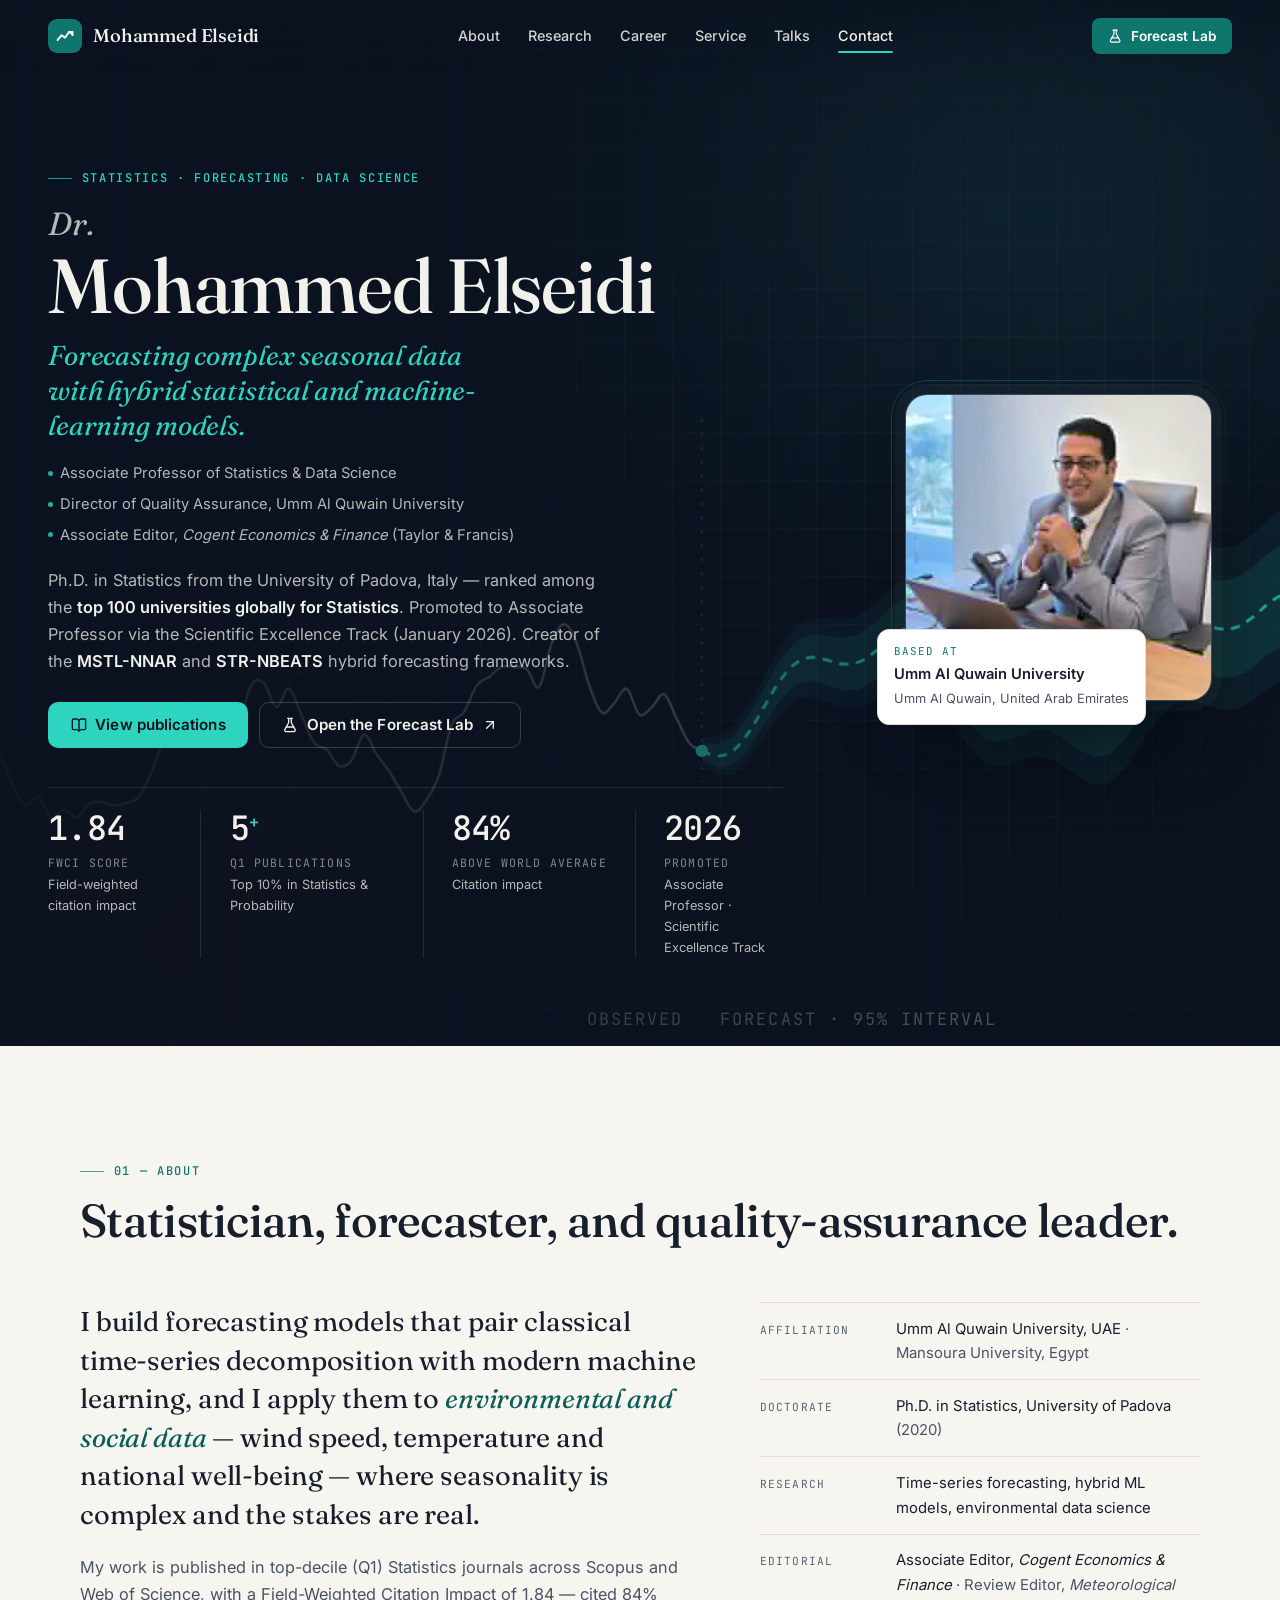
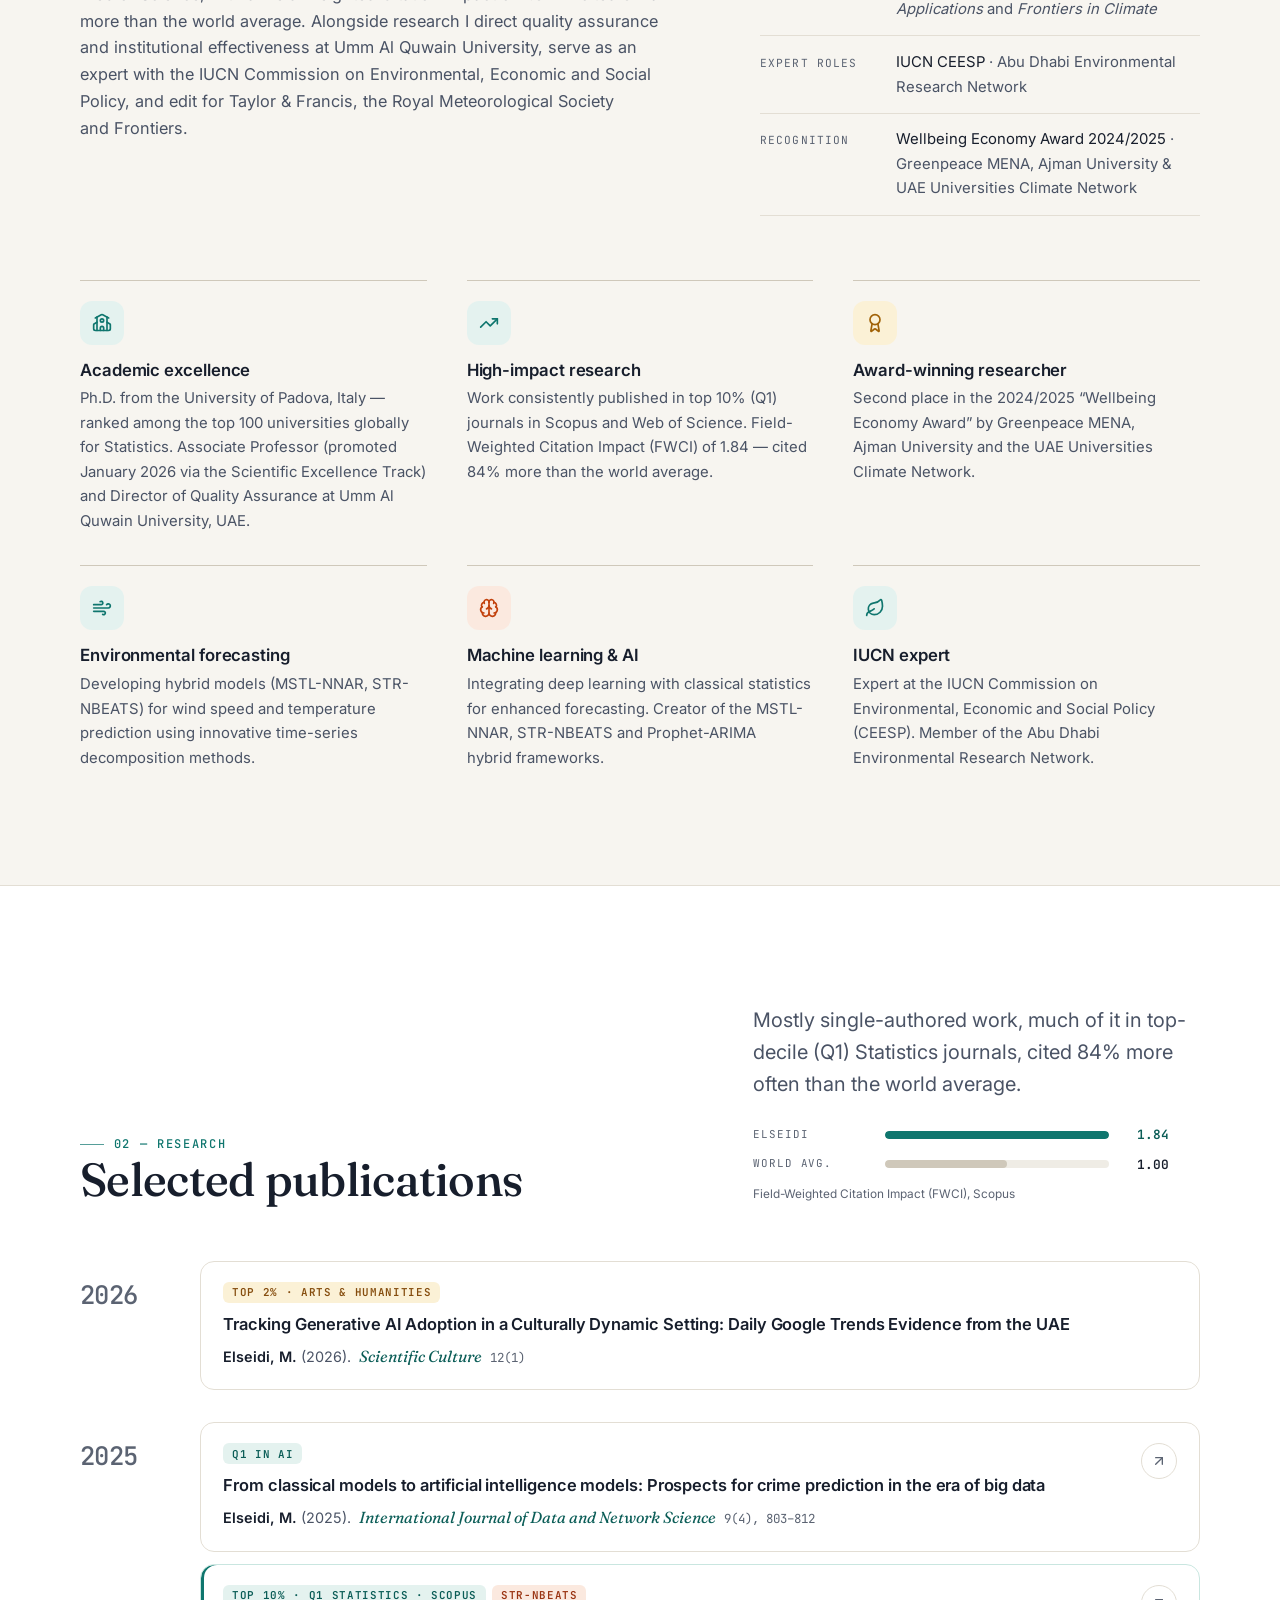
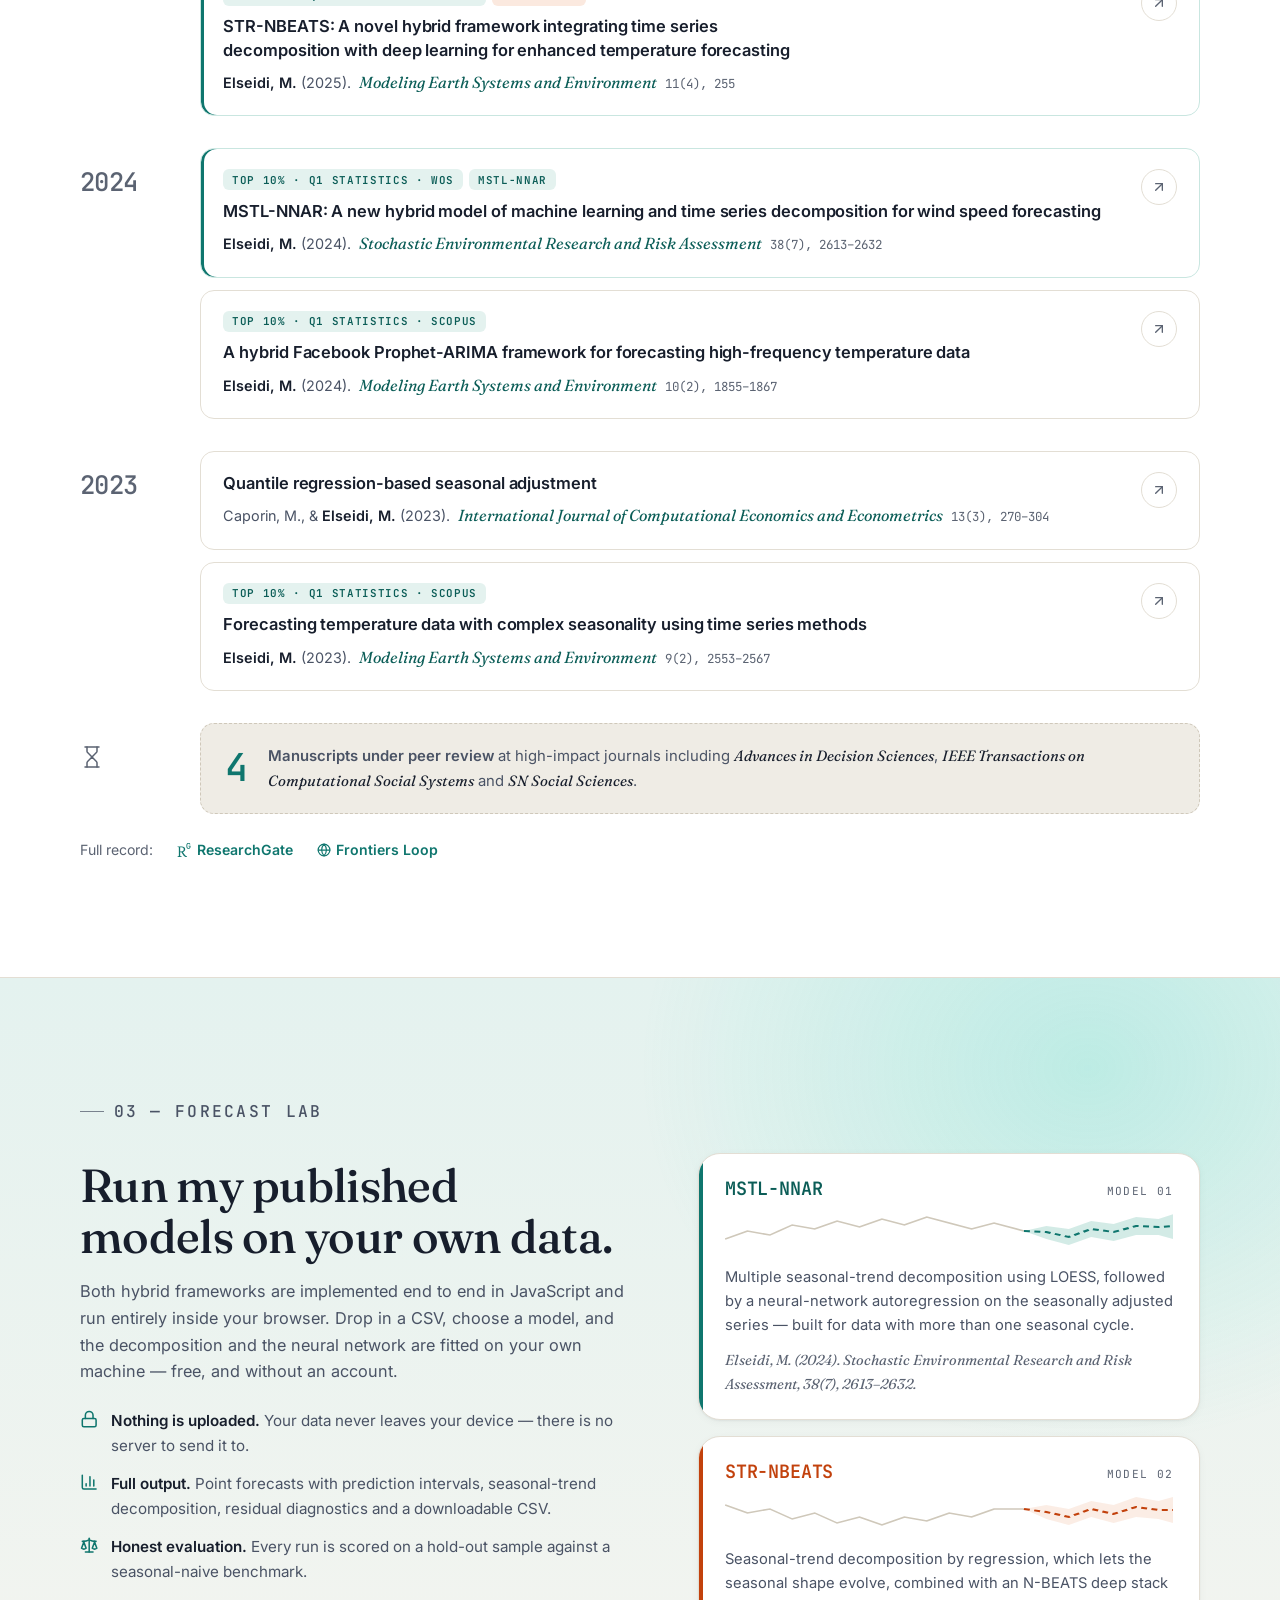
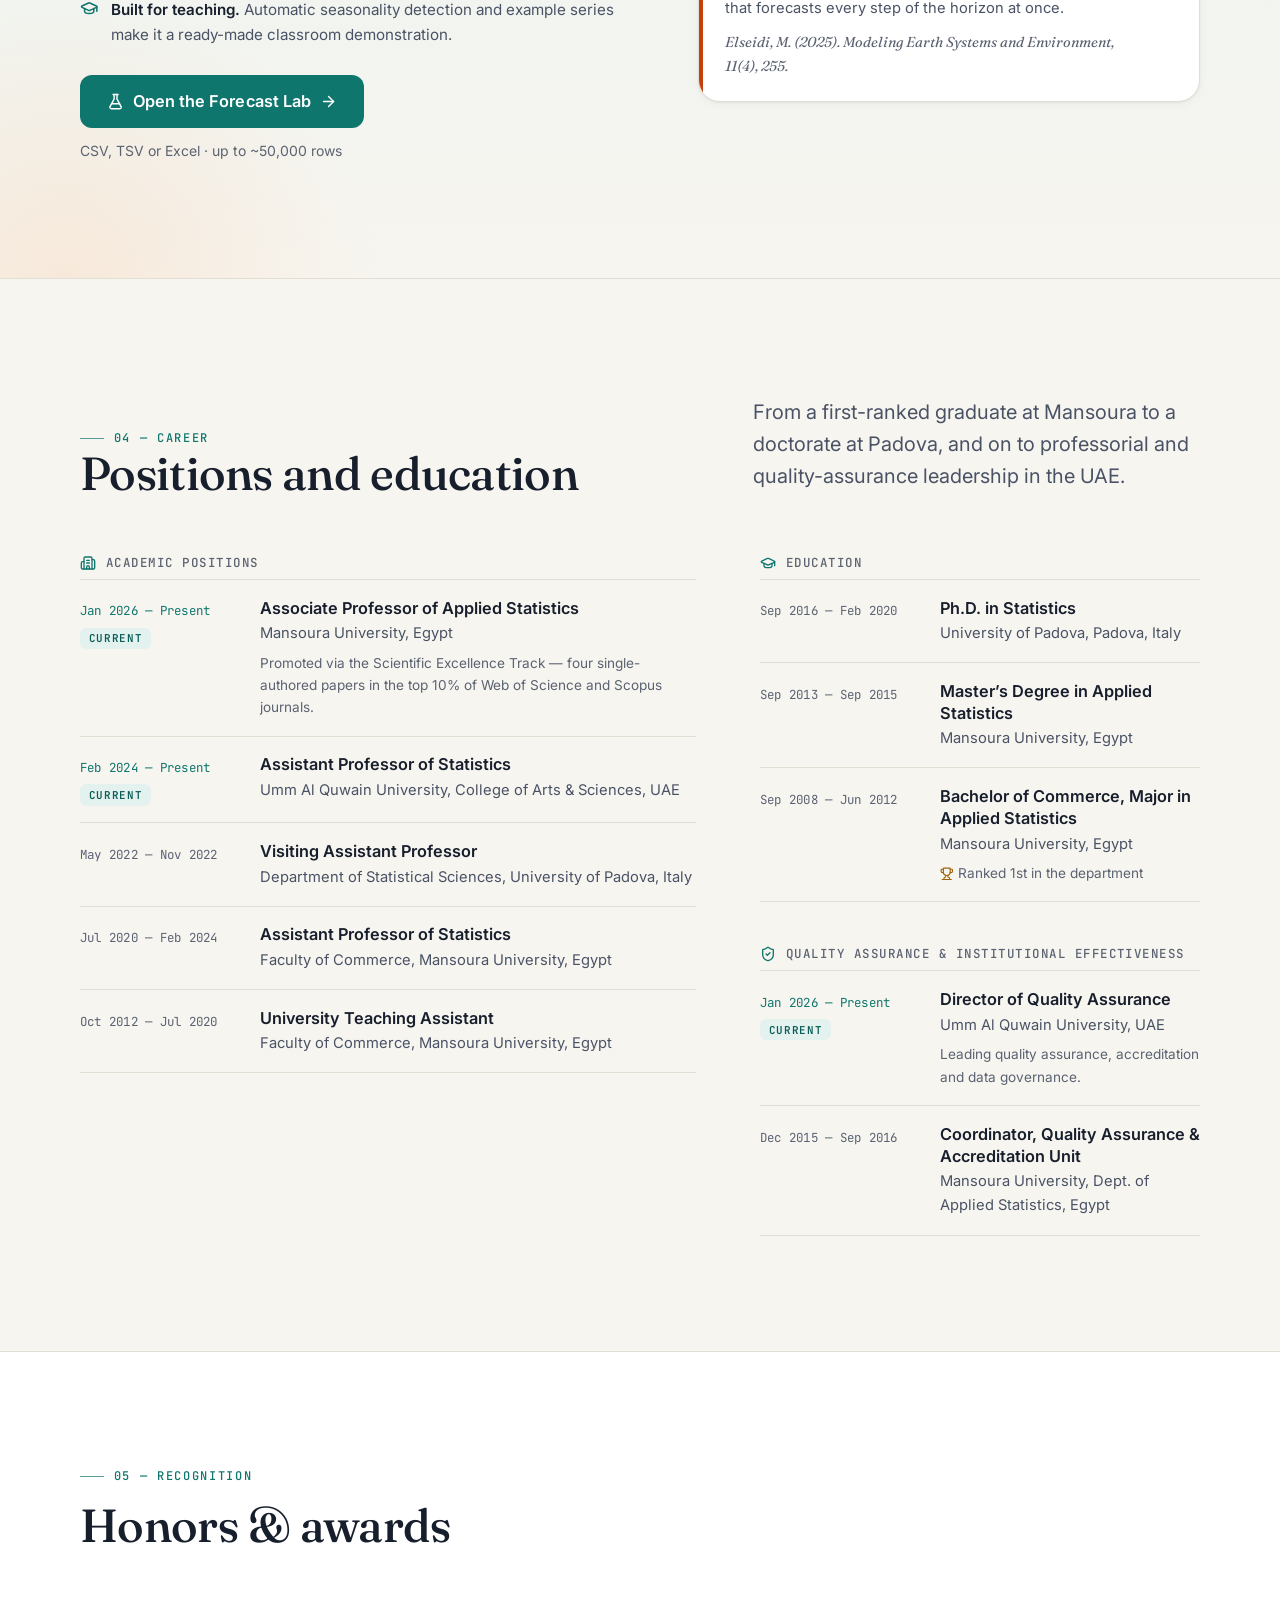
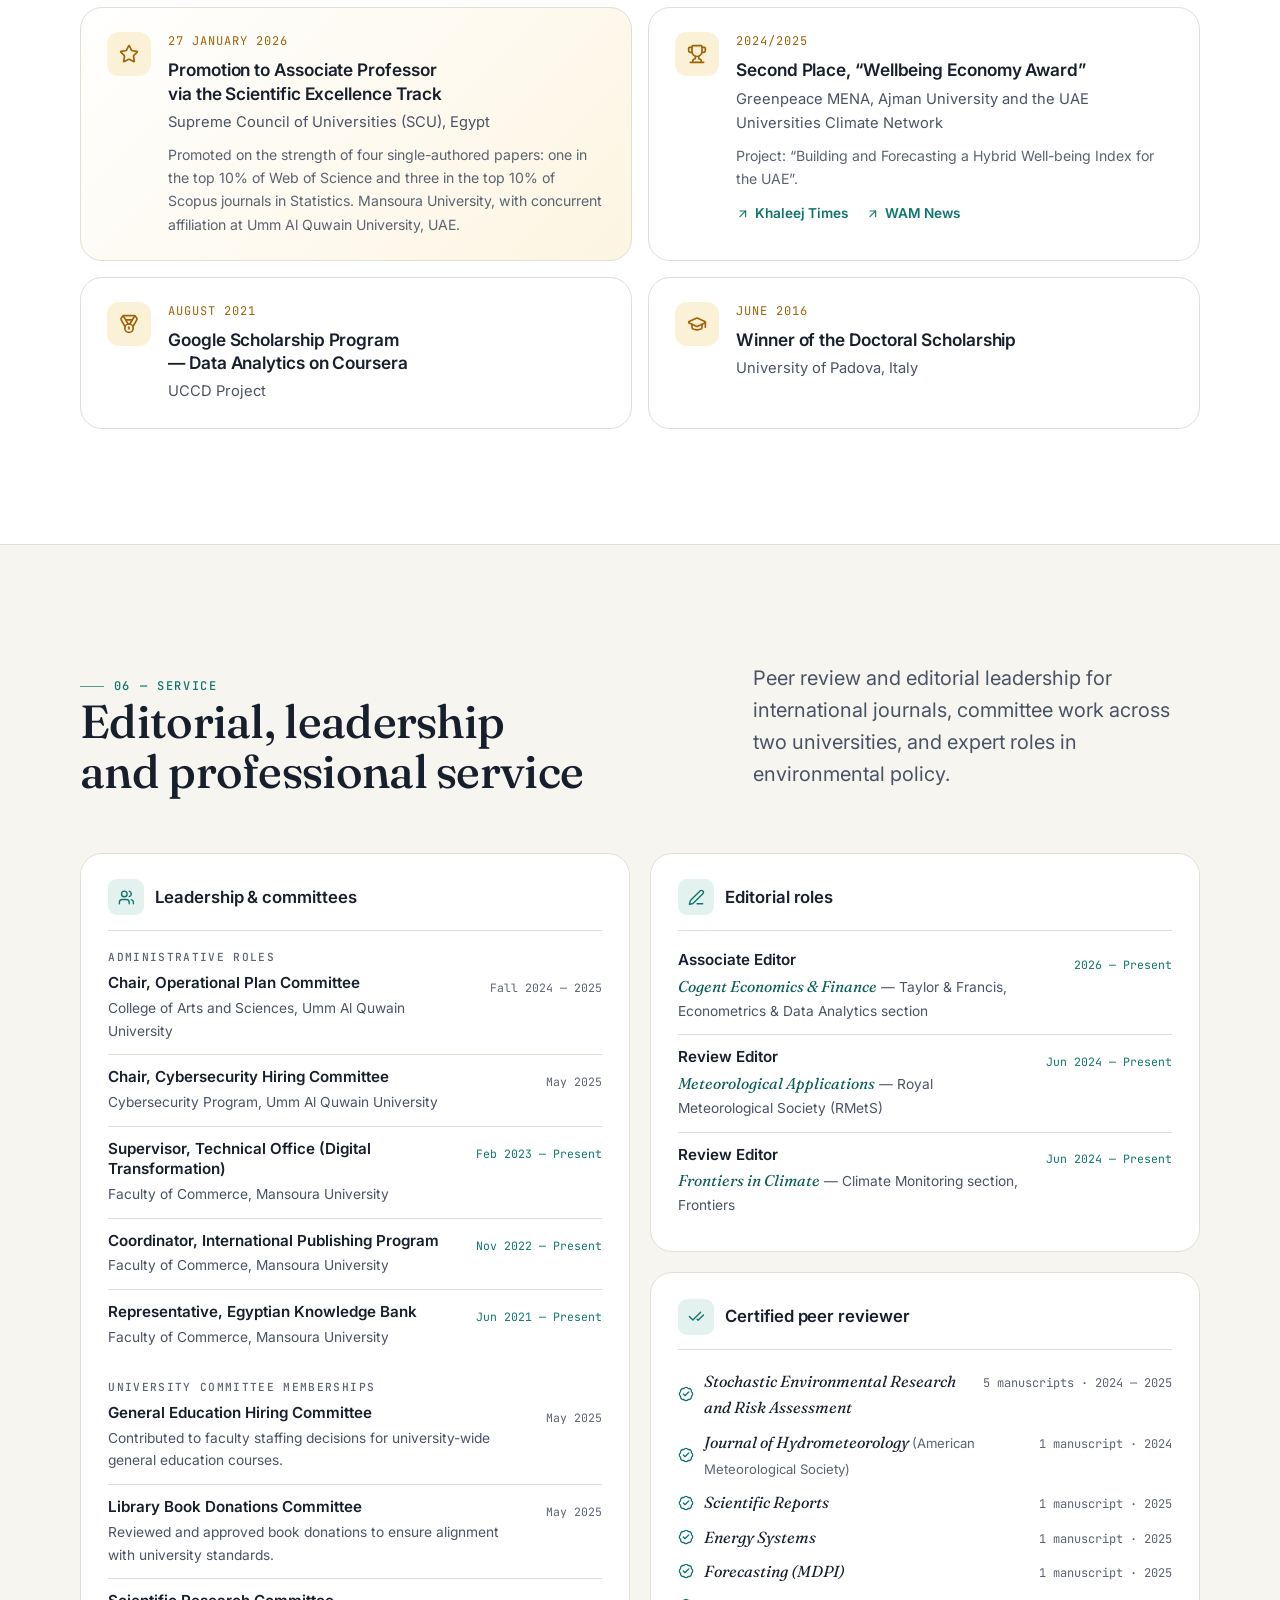
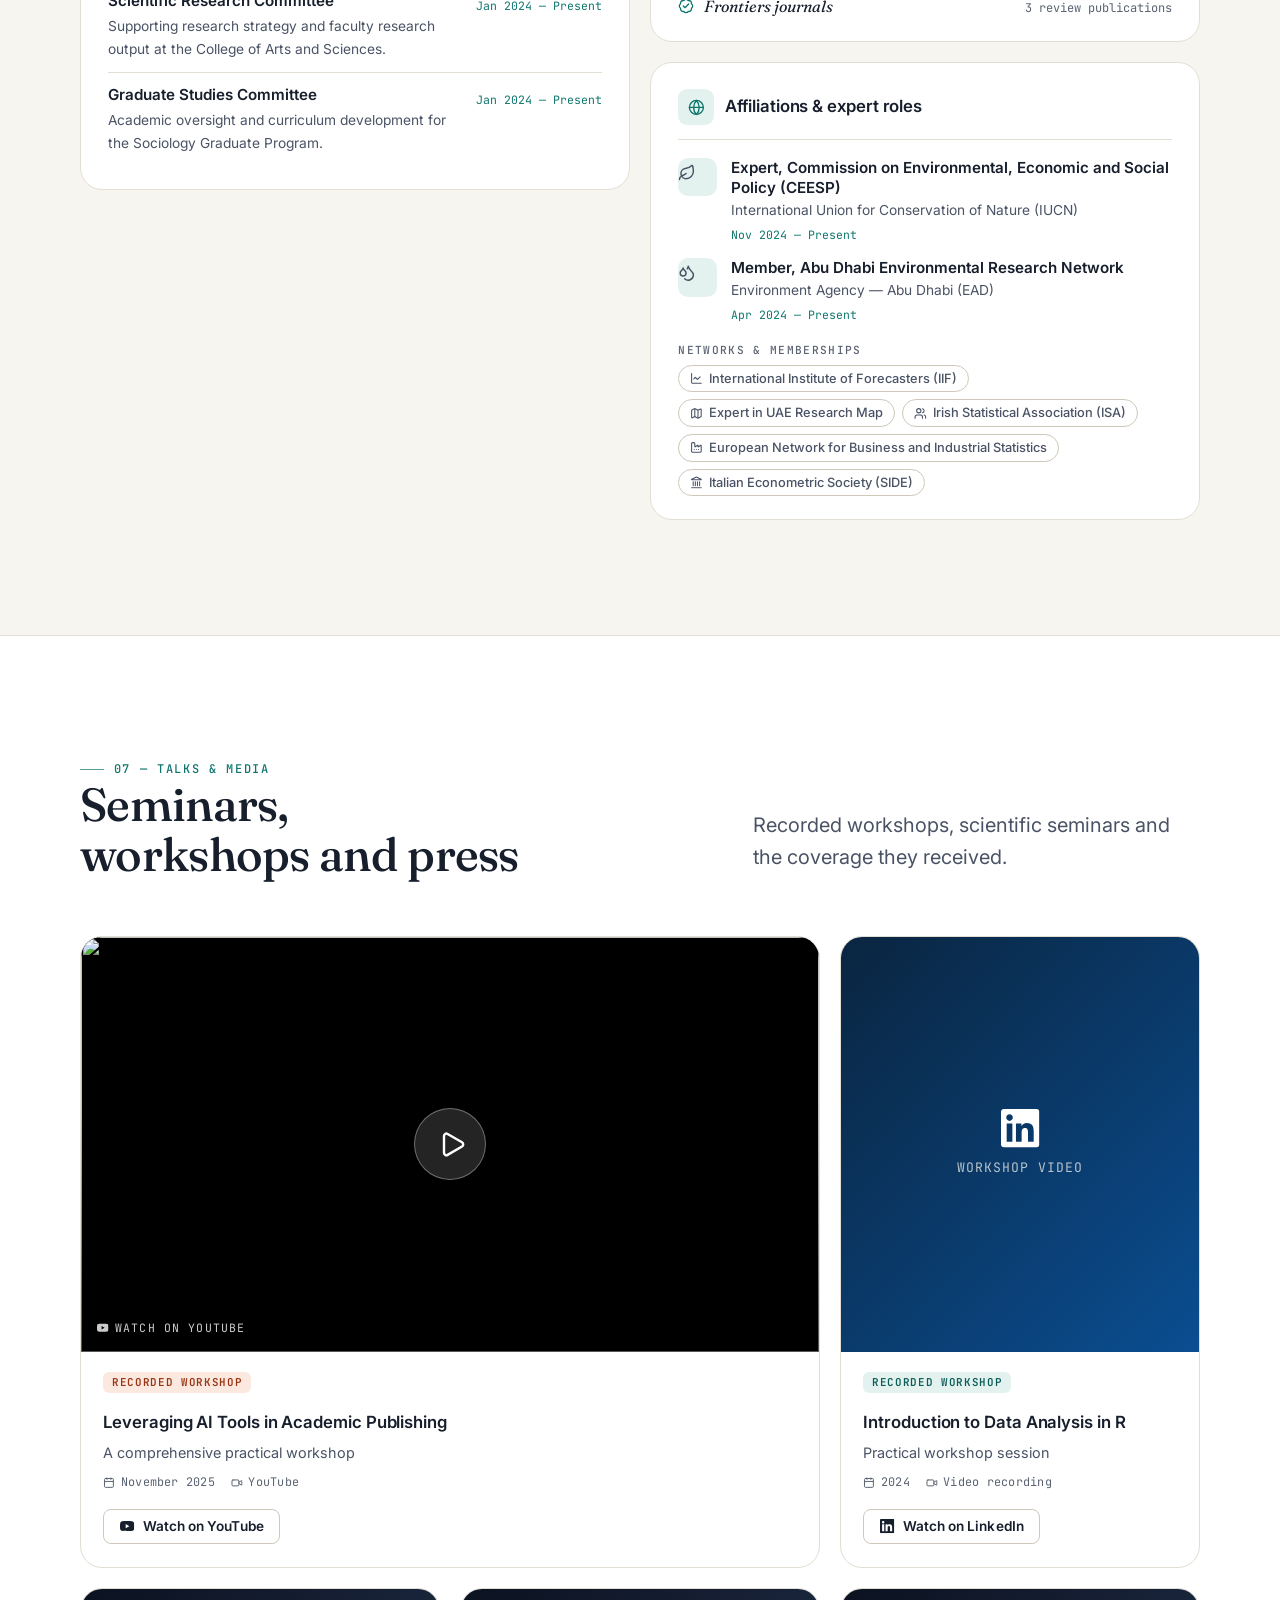
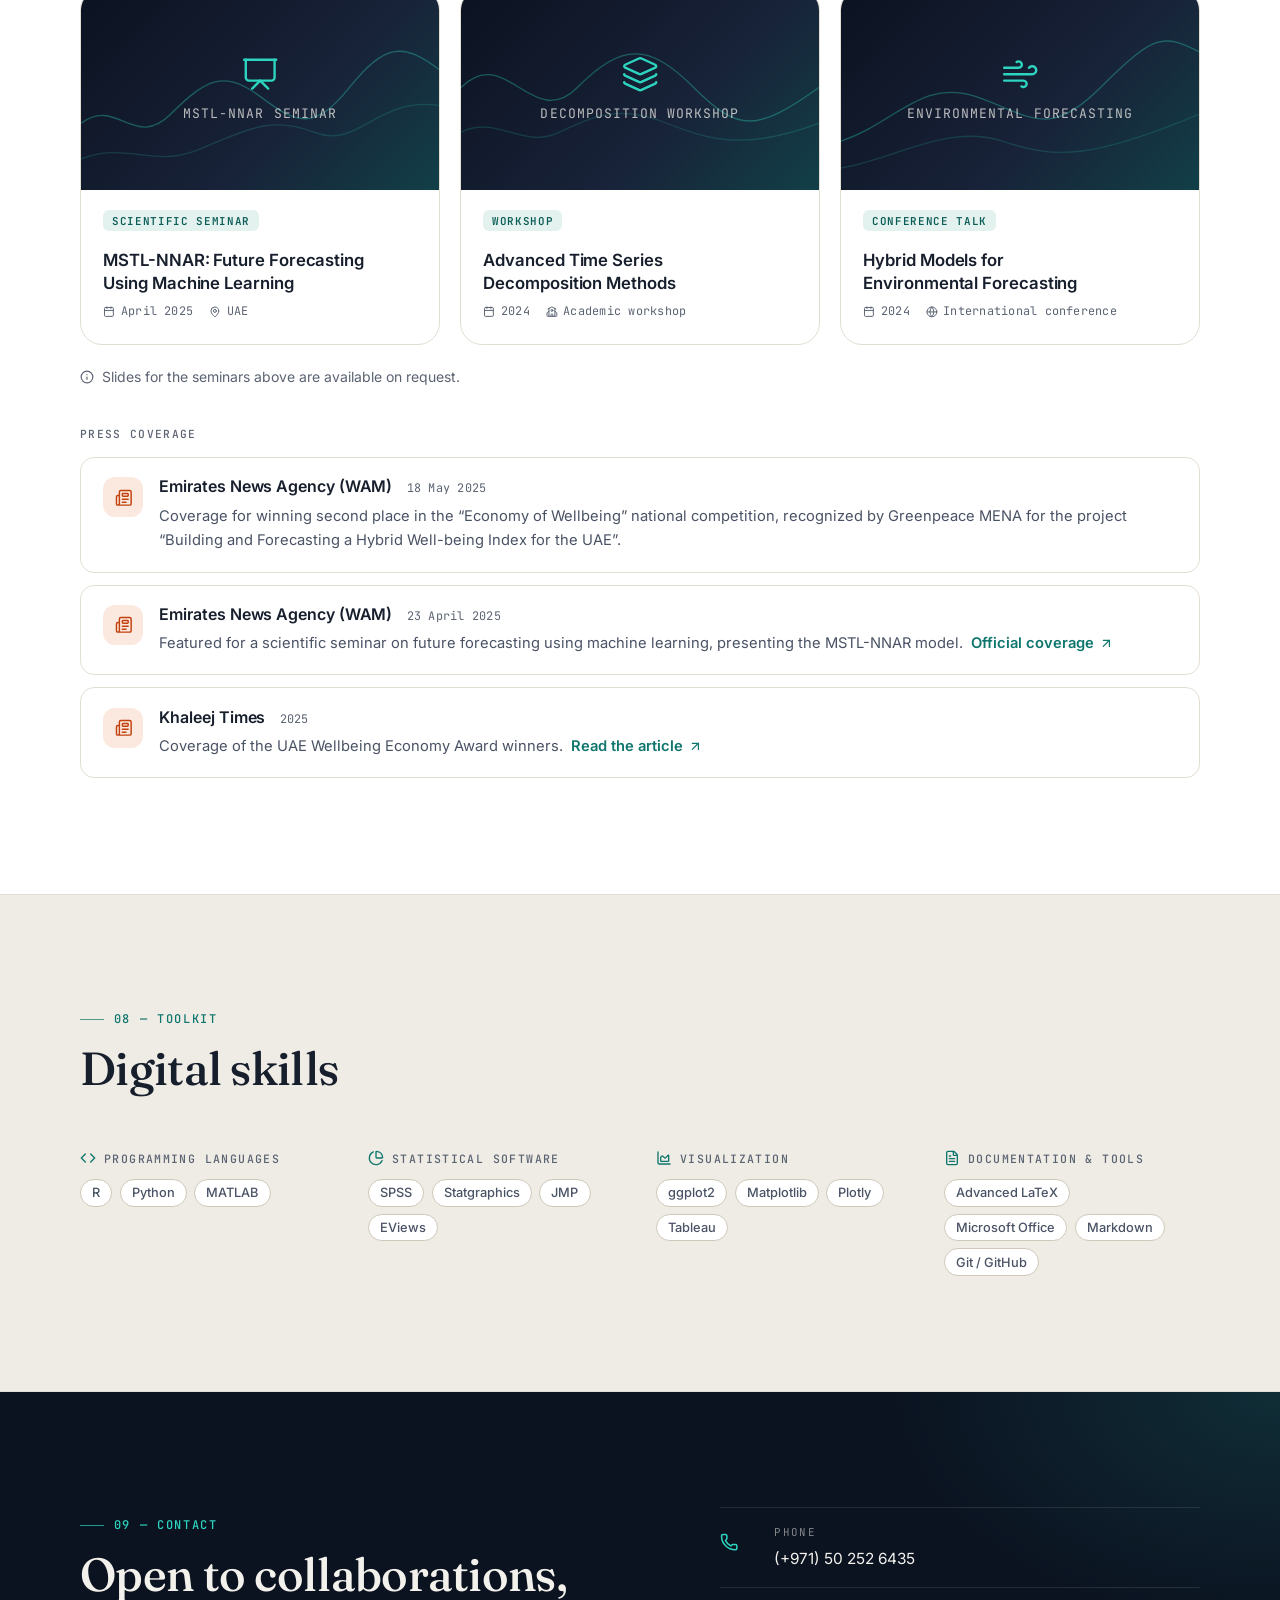
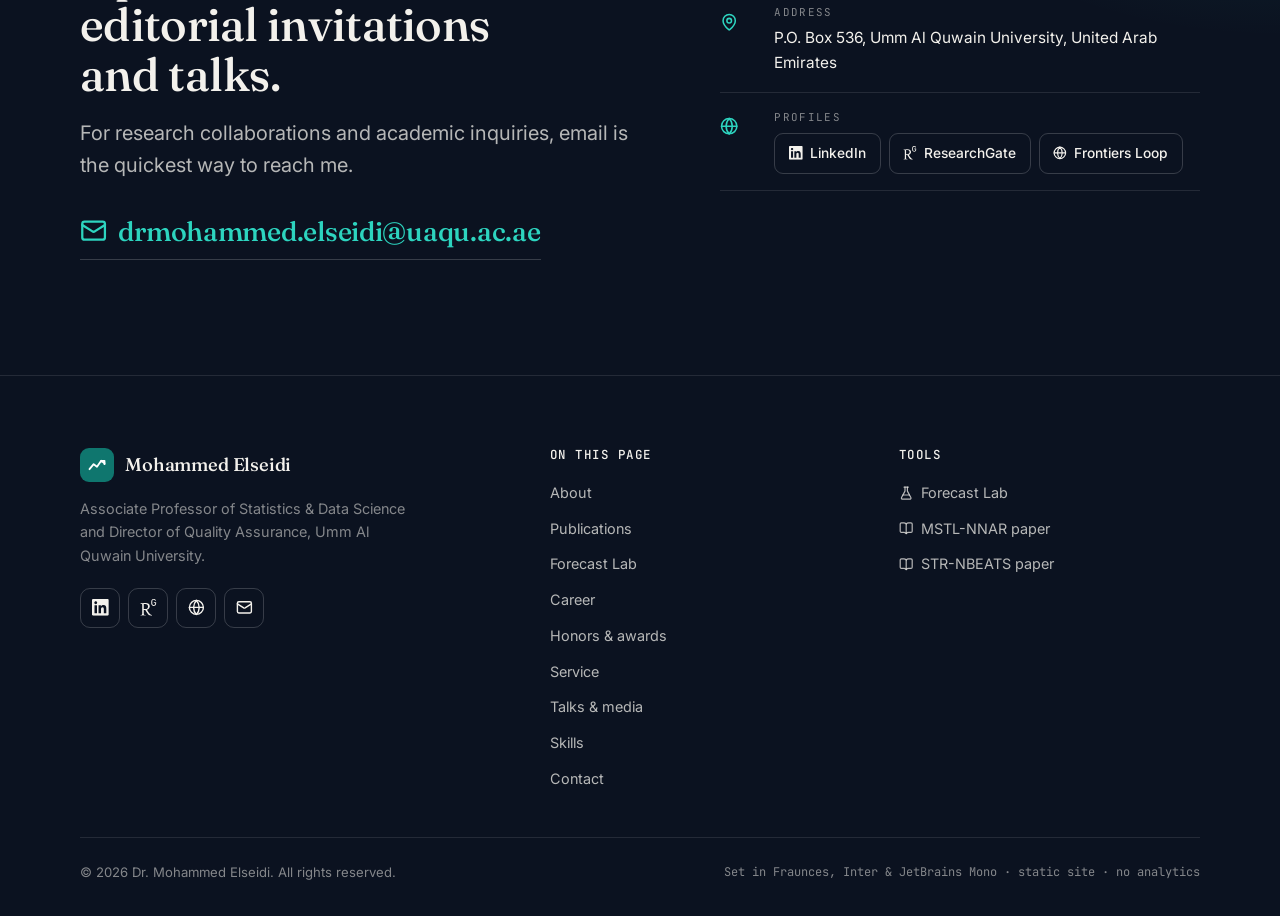
==== commit 3526208d: "Merge origin/main (site redesign) into the enhancement branch Takes the redesigned pages from main w" ====
--- a/index.html
+++ b/index.html
@@ -1,5 +1,5 @@
 <!DOCTYPE html>
-<html lang="en">
+<html lang="en" class="no-js">
 <head>
     <meta charset="UTF-8">
     <meta name="viewport" content="width=device-width, initial-scale=1.0">
@@ -7,7 +7,8 @@
     <meta name="description" content="Dr. Mohammed Elseidi - Associate Professor of Statistics & Data Science | Director of Quality Assurance | Ph.D. from University of Padova. Specialized in time series forecasting, ML/AI, and environmental data science.">
     <link rel="canonical" href="https://melseidi.github.io/mohammed-elseidi-website/">
     <meta name="author" content="Dr. Mohammed Elseidi">
-    <meta name="theme-color" content="#0f172a">
+    <meta name="theme-color" content="#0b1220">
+    <meta name="color-scheme" content="light">
     <meta name="robots" content="index, follow">
 
     <!-- Social sharing cards -->
@@ -15,28 +16,27 @@
     <meta property="og:title" content="Dr. Mohammed Elseidi | Associate Professor of Statistics &amp; Data Science">
     <meta property="og:description" content="Time series forecasting researcher, creator of the MSTL-NNAR and STR-NBEATS hybrid frameworks. Associate Professor and Director of Quality Assurance, Umm Al Quwain University.">
     <meta property="og:url" content="https://melseidi.github.io/mohammed-elseidi-website/">
-    <meta property="og:image" content="https://melseidi.github.io/mohammed-elseidi-website/assets/og-card.jpg">
-    <meta property="og:image:width" content="1200">
-    <meta property="og:image:height" content="630">
-    <meta property="og:image:alt" content="Dr. Mohammed Elseidi, Associate Professor of Statistics and Data Science">
+    <meta property="og:image" content="https://melseidi.github.io/mohammed-elseidi-website/assets/profile.jpg">
     <meta property="og:site_name" content="Dr. Mohammed Elseidi">
     <meta property="profile:first_name" content="Mohammed">
     <meta property="profile:last_name" content="Elseidi">
-    <meta name="twitter:card" content="summary_large_image">
+    <meta name="twitter:card" content="summary">
     <meta name="twitter:title" content="Dr. Mohammed Elseidi | Statistics &amp; Data Science">
     <meta name="twitter:description" content="Time series forecasting, hybrid ML models, environmental data science. Try the models on your own data in the Forecast Lab.">
-    <meta name="twitter:image" content="https://melseidi.github.io/mohammed-elseidi-website/assets/og-card.jpg">
+    <meta name="twitter:image" content="https://melseidi.github.io/mohammed-elseidi-website/assets/profile.jpg">
 
     <link rel="icon" href="favicon.svg" type="image/svg+xml">
-    <link rel="apple-touch-icon" sizes="180x180" href="assets/icon-180.png">
-    <link rel="manifest" href="site.webmanifest">
-    <link rel="preload" as="image" href="assets/profile.jpg">
-
-    <link rel="preconnect" href="https://fonts.googleapis.com">
-    <link rel="preconnect" href="https://fonts.gstatic.com" crossorigin>
-    <link rel="stylesheet" href="https://fonts.googleapis.com/css2?family=Inter:wght@400;500;600;700;800&display=swap">
-    <link rel="preconnect" href="https://cdnjs.cloudflare.com" crossorigin>
-    <link rel="stylesheet" href="https://cdnjs.cloudflare.com/ajax/libs/font-awesome/6.4.0/css/all.min.css">
+    <link rel="icon" href="favicon-32.png" sizes="32x32" type="image/png">
+    <link rel="apple-touch-icon" href="apple-touch-icon.png">
+
+    <!-- Self-hosted fonts: no third-party requests -->
+    <link rel="preload" href="assets/fonts/fraunces-latin.woff2" as="font" type="font/woff2" crossorigin>
+    <link rel="preload" href="assets/fonts/inter-latin.woff2" as="font" type="font/woff2" crossorigin>
+    <link rel="preload" href="assets/fonts/fraunces-italic-latin.woff2" as="font" type="font/woff2" crossorigin>
+    <link rel="preload" href="assets/fonts/jetbrains-mono-latin.woff2" as="font" type="font/woff2" crossorigin>
+    <link rel="stylesheet" href="assets/site.css">
+    <link rel="stylesheet" href="assets/home.css">
+    <script>document.documentElement.classList.replace('no-js', 'js');</script>
 
     <!-- Structured data so search engines understand who this page is about -->
     <script type="application/ld+json">
@@ -69,4427 +69,923 @@
       ]
     }
     </script>
-    <script type="application/ld+json">
-    {
-      "@context": "https://schema.org",
-      "@graph": [
-        {
-          "@type": "ScholarlyArticle",
-          "headline": "STR-NBEATS: A novel hybrid framework integrating time series decomposition with deep learning for enhanced temperature forecasting",
-          "author": { "@type": "Person", "name": "Mohammed Elseidi" },
-          "datePublished": "2025",
-          "isPartOf": { "@type": "Periodical", "name": "Modeling Earth Systems and Environment" },
-          "identifier": "https://doi.org/10.1007/s40808-025-02436-6",
-          "url": "https://link.springer.com/article/10.1007/s40808-025-02436-6"
-        },
-        {
-          "@type": "ScholarlyArticle",
-          "headline": "MSTL-NNAR: A new hybrid model of machine learning and time series decomposition for wind speed forecasting",
-          "author": { "@type": "Person", "name": "Mohammed Elseidi" },
-          "datePublished": "2024",
-          "isPartOf": { "@type": "Periodical", "name": "Stochastic Environmental Research and Risk Assessment" },
-          "identifier": "https://doi.org/10.1007/s00477-024-02701-7",
-          "url": "https://link.springer.com/article/10.1007/s00477-024-02701-7"
-        },
-        {
-          "@type": "ScholarlyArticle",
-          "headline": "A hybrid Facebook Prophet-ARIMA framework for forecasting high-frequency temperature data",
-          "author": { "@type": "Person", "name": "Mohammed Elseidi" },
-          "datePublished": "2024",
-          "isPartOf": { "@type": "Periodical", "name": "Modeling Earth Systems and Environment" },
-          "identifier": "https://doi.org/10.1007/s40808-023-01874-4",
-          "url": "https://link.springer.com/article/10.1007/s40808-023-01874-4"
-        },
-        {
-          "@type": "ScholarlyArticle",
-          "headline": "Quantile regression-based seasonal adjustment",
-          "author": [ { "@type": "Person", "name": "Massimiliano Caporin" }, { "@type": "Person", "name": "Mohammed Elseidi" } ],
-          "datePublished": "2023",
-          "isPartOf": { "@type": "Periodical", "name": "International Journal of Computational Economics and Econometrics" },
-          "identifier": "https://doi.org/10.1504/IJCEE.2023.132144",
-          "url": "https://www.inderscienceonline.com/doi/abs/10.1504/IJCEE.2023.132144"
-        },
-        {
-          "@type": "ScholarlyArticle",
-          "headline": "Forecasting temperature data with complex seasonality using time series methods",
-          "author": { "@type": "Person", "name": "Mohammed Elseidi" },
-          "datePublished": "2023",
-          "isPartOf": { "@type": "Periodical", "name": "Modeling Earth Systems and Environment" },
-          "identifier": "https://doi.org/10.1007/s40808-022-01632-y",
-          "url": "https://link.springer.com/article/10.1007/s40808-022-01632-y"
-        }
-      ]
-    }
-    </script>
-    <style>
-        /* ===== Root Variables - Environmental/Data Science Theme ===== */
-        :root {
-            --primary: #0d9488;
-            --primary-dark: #0f766e;
-            --primary-light: #14b8a6;
-            --secondary: #0ea5e9;
-            --secondary-dark: #0284c7;
-            --accent: #22c55e;
-            --accent-light: #4ade80;
-            --dark: #0f172a;
-            --dark-light: #1e293b;
-            --text: #334155;
-            --text-light: #64748b;
-            --white: #ffffff;
-            --off-white: #f8fafc;
-            --gradient-1: linear-gradient(135deg, #0d9488 0%, #0ea5e9 50%, #22c55e 100%);
-            --gradient-2: linear-gradient(135deg, #0f172a 0%, #0f766e 100%);
-            --gradient-3: linear-gradient(45deg, #14b8a6, #0ea5e9);
-            --shadow: 0 10px 40px rgba(13, 148, 136, 0.15);
-            --shadow-lg: 0 25px 50px rgba(13, 148, 136, 0.2);
-        }
-
-        /* ===== Reset & Base ===== */
-        * {
-            margin: 0;
-            padding: 0;
-            box-sizing: border-box;
-        }
-
-        html {
-            scroll-behavior: smooth;
-        }
-
-        body {
-            font-family: 'Inter', 'Segoe UI', system-ui, -apple-system, sans-serif;
-            line-height: 1.7;
-            -webkit-font-smoothing: antialiased;
-            color: var(--text);
-            background: var(--off-white);
-            overflow-x: hidden;
-        }
-
-        a {
-            text-decoration: none;
-            color: var(--primary);
-            transition: all 0.3s ease;
-        }
-
-        a:hover {
-            color: var(--secondary);
-        }
-
-        /* Keyboard users get a clear focus ring; mouse users do not */
-        a:focus-visible, button:focus-visible, [tabindex]:focus-visible {
-            outline: 3px solid var(--secondary);
-            outline-offset: 3px;
-            border-radius: 4px;
-        }
-
-        .skip-link {
-            position: absolute;
-            top: -100px;
-            left: 1rem;
-            z-index: 2000;
-            background: var(--primary);
-            color: var(--white);
-            padding: 0.75rem 1.25rem;
-            border-radius: 0 0 10px 10px;
-            font-weight: 600;
-        }
-        .skip-link:focus { top: 0; color: var(--white); }
-
-        /* Anchored sections stop below the fixed navbar instead of under it */
-        section[id] { scroll-margin-top: 80px; }
-
-        @media (prefers-reduced-motion: reduce) {
-            *, *::before, *::after {
-                animation-duration: 0.01ms !important;
-                animation-iteration-count: 1 !important;
-                transition-duration: 0.01ms !important;
-            }
-            html { scroll-behavior: auto; }
-        }
-
-        /* ===== Navigation ===== */
-        .navbar {
-            position: fixed;
-            top: 0;
-            width: 100%;
-            background: rgba(15, 23, 42, 0.95);
-            backdrop-filter: blur(10px);
-            padding: 1rem 0;
-            z-index: 1000;
-            transition: all 0.3s ease;
-        }
-
-        .nav-container {
-            max-width: 1400px;
-            margin: 0 auto;
-            padding: 0 2rem;
-            display: flex;
-            justify-content: space-between;
-            align-items: center;
-        }
-
-        .nav-logo {
-            font-size: 1.25rem;
-            font-weight: 700;
-            white-space: nowrap;
-            flex: none;
-            background: var(--gradient-3);
-            -webkit-background-clip: text;
-            -webkit-text-fill-color: transparent;
-            background-clip: text;
-        }
-
-        .nav-links {
-            display: flex;
-            list-style: none;
-            gap: 0.5rem;
-            flex-wrap: wrap;
-            justify-content: center;
-        }
-
-        .nav-links a {
-            color: var(--white);
-            padding: 0.5rem 0.85rem;
-            border-radius: 25px;
-            font-size: 0.85rem;
-            white-space: nowrap;
-            font-weight: 500;
-            transition: all 0.3s ease;
-        }
-
-        .nav-links a:hover {
-            background: var(--primary);
-            color: var(--white);
-        }
-
-        .nav-toggle {
-            display: none;
-            flex-direction: column;
-            cursor: pointer;
-            gap: 5px;
-            background: none;
-            border: 0;
-            padding: 0.5rem;
-            margin: -0.5rem;
-        }
-        .nav-toggle span { transition: transform 0.25s ease, opacity 0.25s ease; }
-        .nav-toggle[aria-expanded="true"] span:nth-child(1) { transform: translateY(8px) rotate(45deg); }
-        .nav-toggle[aria-expanded="true"] span:nth-child(2) { opacity: 0; }
-        .nav-toggle[aria-expanded="true"] span:nth-child(3) { transform: translateY(-8px) rotate(-45deg); }
-
-        .nav-toggle span {
-            width: 25px;
-            height: 3px;
-            background: var(--white);
-            border-radius: 2px;
-            transition: 0.3s;
-        }
-
-        /* ===== Hero Section ===== */
-        .hero {
-            min-height: 100vh;
-            background: var(--gradient-2);
-            display: flex;
-            align-items: center;
-            padding: 100px 2rem 60px;
-            position: relative;
-            overflow: hidden;
-        }
-
-        .hero::before {
-            content: '';
-            position: absolute;
-            top: 0;
-            left: 0;
-            right: 0;
-            bottom: 0;
-            background:
-                radial-gradient(circle at 20% 80%, rgba(14, 165, 233, 0.15) 0%, transparent 50%),
-                radial-gradient(circle at 80% 20%, rgba(34, 197, 94, 0.15) 0%, transparent 50%),
-                radial-gradient(circle at 40% 40%, rgba(13, 148, 136, 0.1) 0%, transparent 40%);
-            pointer-events: none;
-        }
-
-        /* Animated data particles */
-        .hero::after {
-            content: '';
-            position: absolute;
-            width: 100%;
-            height: 100%;
-            background-image:
-                radial-gradient(2px 2px at 20px 30px, rgba(20, 184, 166, 0.4), transparent),
-                radial-gradient(2px 2px at 40px 70px, rgba(14, 165, 233, 0.3), transparent),
-                radial-gradient(2px 2px at 50px 160px, rgba(34, 197, 94, 0.3), transparent),
-                radial-gradient(2px 2px at 90px 40px, rgba(20, 184, 166, 0.4), transparent),
-                radial-gradient(2px 2px at 130px 80px, rgba(14, 165, 233, 0.3), transparent),
-                radial-gradient(2px 2px at 160px 120px, rgba(34, 197, 94, 0.4), transparent);
-            background-size: 200px 200px;
-            animation: sparkle 4s linear infinite;
-            opacity: 0.6;
-        }
-
-        @keyframes sparkle {
-            0% { transform: translateY(0); }
-            100% { transform: translateY(-200px); }
-        }
-
-        /* Binary Data Stream */
-        .binary-stream {
-            position: absolute;
-            width: 100%;
-            height: 100%;
-            overflow: hidden;
-            opacity: 0.25;
-        }
-
-        .binary-column {
-            position: absolute;
-            top: -100%;
-            font-family: 'Courier New', monospace;
-            font-size: 16px;
-            font-weight: bold;
-            color: #4ade80;
-            writing-mode: vertical-rl;
-            animation: binaryFall 12s linear infinite;
-            text-shadow: 0 0 15px #4ade80, 0 0 30px #22c55e, 0 0 45px #0ea5e9;
-        }
-
-        .binary-column:nth-child(odd) {
-            color: #0ea5e9;
-            text-shadow: 0 0 15px #0ea5e9, 0 0 30px #14b8a6, 0 0 45px #f472b6;
-        }
-
-        .binary-column:nth-child(1) { left: 3%; animation-delay: 0s; animation-duration: 12s; }
-        .binary-column:nth-child(2) { left: 8%; animation-delay: 2s; animation-duration: 18s; }
-        .binary-column:nth-child(3) { left: 13%; animation-delay: 4s; animation-duration: 14s; }
-        .binary-column:nth-child(4) { left: 18%; animation-delay: 1s; animation-duration: 16s; }
-        .binary-column:nth-child(5) { left: 23%; animation-delay: 3s; animation-duration: 13s; }
-        .binary-column:nth-child(6) { left: 78%; animation-delay: 5s; animation-duration: 17s; }
-        .binary-column:nth-child(7) { left: 83%; animation-delay: 2.5s; animation-duration: 15s; }
-        .binary-column:nth-child(8) { left: 88%; animation-delay: 4.5s; animation-duration: 14s; }
-        .binary-column:nth-child(9) { left: 93%; animation-delay: 1.5s; animation-duration: 16s; }
-        .binary-column:nth-child(10) { left: 98%; animation-delay: 3.5s; animation-duration: 13s; }
-
-        @keyframes binaryFall {
-            0% { transform: translateY(0); }
-            100% { transform: translateY(200vh); }
-        }
-
-        /* Formula Boxes */
-        .formula-boxes {
-            position: absolute;
-            width: 100%;
-            height: 100%;
-            pointer-events: none;
-            z-index: 0;
-        }
-
-        /* The animated background is decoration: it sits behind the copy and
-           is toned down so the headline, not the maths, is what reads first. */
-        .bg-animation { opacity: 0.55; pointer-events: none; }
-
-        .formula-box {
-            position: absolute;
-            background: linear-gradient(135deg, rgba(13, 148, 136, 0.4), rgba(14, 165, 233, 0.4));
-            border: 2px solid rgba(74, 222, 128, 0.7);
-            border-radius: 15px;
-            padding: 18px 25px;
-            font-family: 'Times New Roman', serif;
-            font-size: 1.3rem;
-            font-weight: bold;
-            color: #4ade80;
-            backdrop-filter: blur(8px);
-            animation: formulaFloat 12s ease-in-out infinite;
-            white-space: nowrap;
-            text-shadow: 0 0 25px rgba(74, 222, 128, 1), 0 0 50px rgba(14, 165, 233, 0.7);
-            box-shadow: 0 0 40px rgba(74, 222, 128, 0.4), inset 0 0 25px rgba(14, 165, 233, 0.2);
-        }
-
-        /* Position formula boxes away from name and photo */
-        .formula-box:nth-child(1) { top: 45%; left: 2%; animation-delay: 0s; }
-        .formula-box:nth-child(2) { top: 82%; right: 25%; animation-delay: 4s; }
-        .formula-box:nth-child(3) { top: 70%; left: 2%; animation-delay: 8s; }
-        .formula-box:nth-child(4) { top: 88%; left: 5%; animation-delay: 12s; }
-        .formula-box:nth-child(5) { top: 58%; left: 3%; animation-delay: 6s; }
-        .formula-box:nth-child(6) { top: 85%; right: 5%; animation-delay: 10s; }
-
-        @keyframes formulaFloat {
-            0%, 100% { transform: translate(0, 0) rotate(0deg); opacity: 0.7; }
-            25% { transform: translate(10px, -20px) rotate(2deg); opacity: 1; }
-            50% { transform: translate(-5px, -40px) rotate(-1deg); opacity: 0.8; }
-            75% { transform: translate(15px, -20px) rotate(1deg); opacity: 0.9; }
-        }
-
-        /* Scatter Plot Dots */
-        .scatter-plot {
-            position: absolute;
-            width: 100%;
-            height: 100%;
-        }
-
-        .scatter-dot {
-            position: absolute;
-            width: 12px;
-            height: 12px;
-            background: linear-gradient(135deg, #f472b6, #0ea5e9);
-            border-radius: 50%;
-            opacity: 0;
-            box-shadow: 0 0 20px #f472b6, 0 0 40px #0ea5e9;
-            animation: scatterAppear 6s ease-in-out infinite;
-        }
-
-        .scatter-dot:nth-child(1) { top: 20%; left: 25%; animation-delay: 0s; }
-        .scatter-dot:nth-child(2) { top: 35%; left: 28%; animation-delay: 0.3s; }
-        .scatter-dot:nth-child(3) { top: 25%; left: 32%; animation-delay: 0.6s; }
-        .scatter-dot:nth-child(4) { top: 40%; left: 35%; animation-delay: 0.9s; }
-        .scatter-dot:nth-child(5) { top: 30%; left: 38%; animation-delay: 1.2s; }
-        .scatter-dot:nth-child(6) { top: 45%; left: 42%; animation-delay: 1.5s; }
-        .scatter-dot:nth-child(7) { top: 35%; left: 45%; animation-delay: 1.8s; }
-        .scatter-dot:nth-child(8) { top: 50%; left: 48%; animation-delay: 2.1s; }
-        .scatter-dot:nth-child(9) { top: 40%; left: 52%; animation-delay: 2.4s; }
-        .scatter-dot:nth-child(10) { top: 55%; left: 55%; animation-delay: 2.7s; }
-        .scatter-dot:nth-child(11) { top: 45%; left: 58%; animation-delay: 3s; }
-        .scatter-dot:nth-child(12) { top: 60%; left: 62%; animation-delay: 3.3s; }
-
-        @keyframes scatterAppear {
-            0%, 100% { opacity: 0; transform: scale(0); }
-            20% { opacity: 0.8; transform: scale(1.5); }
-            40%, 80% { opacity: 0.6; transform: scale(1); }
-        }
-
-        /* Regression Line */
-        .regression-line {
-            position: absolute;
-            top: 15%;
-            left: 20%;
-            width: 50%;
-            height: 50%;
-            opacity: 0.5;
-        }
-
-        .regression-line svg {
-            width: 100%;
-            height: 100%;
-        }
-
-        .reg-path {
-            fill: none;
-            stroke: var(--accent);
-            stroke-width: 2;
-            stroke-dasharray: 500;
-            stroke-dashoffset: 500;
-            animation: drawRegression 6s ease-in-out infinite;
-        }
-
-        .confidence-band {
-            fill: rgba(34, 197, 94, 0.1);
-            animation: bandPulse 6s ease-in-out infinite;
-        }
-
-        @keyframes drawRegression {
-            0% { stroke-dashoffset: 500; }
-            50% { stroke-dashoffset: 0; }
-            100% { stroke-dashoffset: -500; }
-        }
-
-        @keyframes bandPulse {
-            0%, 100% { opacity: 0.1; }
-            50% { opacity: 0.3; }
-        }
-
-        /* Time Series Forecast */
-        .forecast-area {
-            position: absolute;
-            bottom: 15%;
-            right: 5%;
-            width: 350px;
-            height: 150px;
-            opacity: 0.6;
-        }
-
-        .forecast-area svg {
-            width: 100%;
-            height: 100%;
-        }
-
-        .historical-line {
-            fill: none;
-            stroke: var(--primary-light);
-            stroke-width: 2;
-            stroke-dasharray: 300;
-            stroke-dashoffset: 300;
-            animation: drawForecast 8s ease-in-out infinite;
-        }
-
-        .forecast-line {
-            fill: none;
-            stroke: var(--secondary);
-            stroke-width: 2;
-            stroke-dasharray: 5, 5;
-            stroke-dashoffset: 200;
-            animation: drawForecast 8s ease-in-out infinite 2s;
-        }
-
-        .forecast-cone {
-            fill: rgba(14, 165, 233, 0.15);
-            animation: conePulse 8s ease-in-out infinite;
-        }
-
-        @keyframes drawForecast {
-            0% { stroke-dashoffset: 300; }
-            50% { stroke-dashoffset: 0; }
-            100% { stroke-dashoffset: -300; }
-        }
-
-        @keyframes conePulse {
-            0%, 100% { opacity: 0; }
-            30%, 70% { opacity: 0.2; }
-        }
-
-        /* Deep Learning Methods Network */
-        .dl-network {
-            position: absolute;
-            bottom: 8%;
-            left: 3%;
-            width: 400px;
-            height: 280px;
-            opacity: 1;
-        }
-
-        .dl-node {
-            position: absolute;
-            padding: 10px 18px;
-            background: linear-gradient(135deg, rgba(13, 148, 136, 0.9), rgba(14, 165, 233, 0.9));
-            border: 2px solid #4ade80;
-            border-radius: 25px;
-            color: #fff;
-            font-family: 'Segoe UI', system-ui, sans-serif;
-            font-size: 0.9rem;
-            font-weight: 700;
-            text-shadow: 0 0 10px rgba(255,255,255,0.5);
-            box-shadow: 0 0 30px rgba(74, 222, 128, 0.6), 0 0 60px rgba(14, 165, 233, 0.4), inset 0 0 20px rgba(255,255,255,0.1);
-            animation: dlNodePulse 2s ease-in-out infinite;
-            z-index: 10;
-        }
-
-        .dl-node-1 { top: 5%; left: 0%; animation-delay: 0s; background: linear-gradient(135deg, #ec4899, #f472b6); border-color: #f472b6; }
-        .dl-node-2 { top: 35%; left: 0%; animation-delay: 0.3s; background: linear-gradient(135deg, #8b5cf6, #a78bfa); border-color: #a78bfa; }
-        .dl-node-3 { top: 65%; left: 0%; animation-delay: 0.6s; background: linear-gradient(135deg, #06b6d4, #22d3ee); border-color: #22d3ee; }
-        .dl-node-4 { top: 5%; left: 35%; animation-delay: 0.9s; background: linear-gradient(135deg, #f59e0b, #fbbf24); border-color: #fbbf24; }
-        .dl-node-5 { top: 35%; left: 40%; animation-delay: 1.2s; background: linear-gradient(135deg, #22c55e, #4ade80); border-color: #4ade80; }
-        .dl-node-6 { top: 65%; left: 35%; animation-delay: 1.5s; background: linear-gradient(135deg, #ef4444, #f87171); border-color: #f87171; }
-
-        @keyframes dlNodePulse {
-            0%, 100% { transform: scale(1); box-shadow: 0 0 30px currentColor, 0 0 60px rgba(14, 165, 233, 0.4); }
-            50% { transform: scale(1.08); box-shadow: 0 0 50px currentColor, 0 0 100px rgba(14, 165, 233, 0.6), 0 0 150px rgba(74, 222, 128, 0.3); }
-        }
-
-        .dl-connector {
-            position: absolute;
-            height: 2px;
-            background: linear-gradient(90deg, #4ade80, #0ea5e9, #f472b6);
-            border-radius: 2px;
-            animation: connectorGlow 2s ease-in-out infinite;
-            z-index: 5;
-        }
-
-        .dl-conn-1 { top: 20%; left: 22%; width: 120px; transform: rotate(15deg); animation-delay: 0s; }
-        .dl-conn-2 { top: 45%; left: 25%; width: 100px; transform: rotate(-5deg); animation-delay: 0.4s; }
-        .dl-conn-3 { top: 70%; left: 22%; width: 130px; transform: rotate(-20deg); animation-delay: 0.8s; }
-        .dl-conn-4 { top: 25%; left: 45%; width: 80px; transform: rotate(30deg); animation-delay: 1.2s; }
-        .dl-conn-5 { top: 55%; left: 40%; width: 90px; transform: rotate(-15deg); animation-delay: 1.6s; }
-
-        @keyframes connectorGlow {
-            0%, 100% { opacity: 0.4; box-shadow: 0 0 10px #4ade80; }
-            50% { opacity: 1; box-shadow: 0 0 20px #4ade80, 0 0 40px #0ea5e9, 0 0 60px #f472b6; }
-        }
-
-        /* Histogram Bars */
-        .histogram {
-            position: absolute;
-            bottom: 18%;
-            left: 3%;
-            display: flex;
-            align-items: flex-end;
-            gap: 8px;
-            height: 150px;
-            opacity: 0.85;
-        }
-
-        .hist-bar {
-            width: 14px;
-            background: linear-gradient(to top, #0d9488, #22c55e, #4ade80);
-            box-shadow: 0 0 15px rgba(34, 197, 94, 0.6), 0 0 30px rgba(14, 165, 233, 0.3);
-            border-radius: 2px 2px 0 0;
-            animation: histGrow 4s ease-in-out infinite;
-        }
-
-        .hist-bar:nth-child(1) { height: 20px; animation-delay: 0s; }
-        .hist-bar:nth-child(2) { height: 35px; animation-delay: 0.1s; }
-        .hist-bar:nth-child(3) { height: 55px; animation-delay: 0.2s; }
-        .hist-bar:nth-child(4) { height: 70px; animation-delay: 0.3s; }
-        .hist-bar:nth-child(5) { height: 80px; animation-delay: 0.4s; }
-        .hist-bar:nth-child(6) { height: 65px; animation-delay: 0.5s; }
-        .hist-bar:nth-child(7) { height: 45px; animation-delay: 0.6s; }
-        .hist-bar:nth-child(8) { height: 25px; animation-delay: 0.7s; }
-        .hist-bar:nth-child(9) { height: 15px; animation-delay: 0.8s; }
-
-        @keyframes histGrow {
-            0%, 100% { transform: scaleY(0.3); opacity: 0.3; }
-            50% { transform: scaleY(1); opacity: 0.6; }
-        }
-
-        /* Matrix Rain Effect - Enhanced Numbers Rain */
-        .matrix-symbols {
-            position: absolute;
-            width: 100%;
-            height: 100%;
-            overflow: hidden;
-            opacity: 0.6;
-        }
-
-        .matrix-col {
-            position: absolute;
-            top: -80%;
-            font-family: 'Courier New', monospace;
-            font-size: 16px;
-            font-weight: bold;
-            color: var(--accent);
-            animation: matrixRain 12s linear infinite;
-            text-shadow: 0 0 15px var(--accent), 0 0 30px rgba(14, 165, 233, 0.5);
-        }
-
-        .matrix-col span {
-            display: block;
-            margin: 8px 0;
-        }
-
-        /* Left side columns */
-        .matrix-col:nth-child(1) { left: 1%; animation-delay: 0s; color: #4ade80; }
-        .matrix-col:nth-child(2) { left: 4%; animation-delay: 2s; color: #22d3ee; }
-        .matrix-col:nth-child(3) { left: 7%; animation-delay: 4s; color: #a78bfa; }
-        .matrix-col:nth-child(4) { left: 10%; animation-delay: 1s; color: #f472b6; }
-        .matrix-col:nth-child(5) { left: 13%; animation-delay: 3s; color: #fbbf24; }
-        /* Right side columns */
-        .matrix-col:nth-child(6) { left: 87%; animation-delay: 0.5s; color: #4ade80; }
-        .matrix-col:nth-child(7) { left: 90%; animation-delay: 2.5s; color: #22d3ee; }
-        .matrix-col:nth-child(8) { left: 93%; animation-delay: 1.5s; color: #a78bfa; }
-        .matrix-col:nth-child(9) { left: 96%; animation-delay: 3.5s; color: #f472b6; }
-        .matrix-col:nth-child(10) { left: 99%; animation-delay: 0.8s; color: #fbbf24; }
-
-        @keyframes matrixRain {
-            0% { transform: translateY(0); opacity: 0; }
-            10% { opacity: 1; }
-            90% { opacity: 1; }
-            100% { transform: translateY(180vh); opacity: 0; }
-        }
-
-        /* Probability Distribution Curve */
-        .prob-curve {
-            position: absolute;
-            top: 60%;
-            right: 8%;
-            width: 220px;
-            height: 130px;
-            opacity: 0.85;
-        }
-
-        .prob-curve svg {
-            width: 100%;
-            height: 100%;
-            filter: drop-shadow(0 0 15px rgba(14, 165, 233, 0.6));
-        }
-
-        .bell-curve {
-            fill: rgba(14, 165, 233, 0.35);
-            stroke: #22c55e;
-            stroke-width: 3;
-            animation: bellPulse 4s ease-in-out infinite;
-            filter: drop-shadow(0 0 10px rgba(34, 197, 94, 0.8));
-        }
-
-        .mean-line {
-            stroke: #f472b6;
-            stroke-width: 2;
-            stroke-dasharray: 6, 4;
-            animation: meanPulse 1.5s ease-in-out infinite;
-            filter: drop-shadow(0 0 8px rgba(244, 114, 182, 0.8));
-        }
-
-        @keyframes bellPulse {
-            0%, 100% { transform: scaleY(1); }
-            50% { transform: scaleY(1.1); }
-        }
-
-        @keyframes meanPulse {
-            0%, 100% { opacity: 0.5; }
-            50% { opacity: 1; }
-        }
-
-        /* Correlation Matrix */
-        .corr-matrix {
-            position: absolute;
-            top: 35%;
-            left: 2%;
-            display: grid;
-            grid-template-columns: repeat(4, 1fr);
-            gap: 6px;
-            opacity: 0.8;
-            filter: drop-shadow(0 0 20px rgba(14, 165, 233, 0.5));
-        }
-
-        .corr-cell {
-            width: 18px;
-
-        /* ===== SEASONAL PATTERNS ===== */
-
-        /* Seasonal Wave Pattern */
-        .seasonal-wave {
-            position: absolute;
-            bottom: 30%;
-            left: 0;
-            width: 100%;
-            height: 200px;
-            opacity: 0.7;
-            overflow: hidden;
-        }
-
-        .seasonal-wave svg {
-            width: 200%;
-            height: 100%;
-            animation: seasonalMove 10s linear infinite;
-        }
-
-        .season-path {
-            fill: none;
-            stroke-width: 4;
-            stroke-linecap: round;
-        }
-
-        .season-spring {
-            stroke: #22c55e;
-            filter: drop-shadow(0 0 15px #22c55e) drop-shadow(0 0 30px #4ade80);
-            animation: seasonPulse 3s ease-in-out infinite;
-        }
-
-        .season-summer {
-            stroke: #f59e0b;
-            filter: drop-shadow(0 0 15px #f59e0b) drop-shadow(0 0 30px #fbbf24);
-            animation: seasonPulse 3s ease-in-out infinite 0.75s;
-        }
-
-        .season-autumn {
-            stroke: #ef4444;
-            filter: drop-shadow(0 0 15px #ef4444) drop-shadow(0 0 30px #f87171);
-            animation: seasonPulse 3s ease-in-out infinite 1.5s;
-        }
-
-        .season-winter {
-            stroke: #3b82f6;
-            filter: drop-shadow(0 0 15px #3b82f6) drop-shadow(0 0 30px #60a5fa);
-            animation: seasonPulse 3s ease-in-out infinite 2.25s;
-        }
-
-        @keyframes seasonalMove {
-            0% { transform: translateX(0); }
-            100% { transform: translateX(-50%); }
-        }
-
-        @keyframes seasonPulse {
-            0%, 100% { stroke-width: 3; opacity: 0.6; }
-            50% { stroke-width: 5; opacity: 1; }
-        }
-
-        /* Moving Average Bands */
-        .ma-bands {
-            position: absolute;
-            top: 25%;
-            right: 3%;
-            width: 280px;
-            height: 160px;
-            opacity: 0.75;
-        }
-
-        .ma-bands svg {
-            width: 100%;
-            height: 100%;
-        }
-
-        .ma-line {
-            fill: none;
-            stroke-width: 3;
-            stroke-dasharray: 400;
-            stroke-dashoffset: 400;
-            animation: drawMA 6s ease-in-out infinite;
-        }
-
-        .ma-fast {
-            stroke: #ec4899;
-            filter: drop-shadow(0 0 10px #ec4899);
-        }
-
-        .ma-slow {
-            stroke: #8b5cf6;
-            filter: drop-shadow(0 0 10px #8b5cf6);
-            animation-delay: 1s;
-        }
-
-        .ma-signal {
-            stroke: #06b6d4;
-            filter: drop-shadow(0 0 10px #06b6d4);
-            animation-delay: 2s;
-        }
-
-        @keyframes drawMA {
-            0% { stroke-dashoffset: 400; }
-            50% { stroke-dashoffset: 0; }
-            100% { stroke-dashoffset: -400; }
-        }
-
-        /* Trend Arrow */
-        .trend-arrow {
-            position: absolute;
-            top: 15%;
-            left: 15%;
-            width: 120px;
-            height: 120px;
-            opacity: 0.8;
-            animation: trendBounce 2s ease-in-out infinite;
-        }
-
-        .trend-arrow svg {
-            width: 100%;
-            height: 100%;
-            filter: drop-shadow(0 0 20px #22c55e);
-        }
-
-        .trend-arrow path {
-            fill: none;
-            stroke: url(#trendGradient);
-            stroke-width: 4;
-            stroke-linecap: round;
-        }
-
-        @keyframes trendBounce {
-            0%, 100% { transform: translateY(0) rotate(-5deg); }
-            50% { transform: translateY(-15px) rotate(5deg); }
-        }
-
-        /* Confidence Interval Bands */
-        .confidence-bands {
-            position: absolute;
-            bottom: 10%;
-            left: 25%;
-            width: 350px;
-            height: 120px;
-            opacity: 0.6;
-        }
-
-        .confidence-bands svg {
-            width: 100%;
-            height: 100%;
-        }
-
-        .ci-band-95 {
-            fill: rgba(139, 92, 246, 0.2);
-            animation: ciBreathe 4s ease-in-out infinite;
-        }
-
-        .ci-band-80 {
-            fill: rgba(236, 72, 153, 0.3);
-            animation: ciBreathe 4s ease-in-out infinite 0.5s;
-        }
-
-        .ci-center {
-            fill: none;
-            stroke: #fbbf24;
-            stroke-width: 3;
-            filter: drop-shadow(0 0 10px #fbbf24);
-            stroke-dasharray: 300;
-            stroke-dashoffset: 300;
-            animation: drawCI 5s ease-in-out infinite;
-        }
-
-        @keyframes ciBreathe {
-            0%, 100% { opacity: 0.3; transform: scaleY(1); }
-            50% { opacity: 0.6; transform: scaleY(1.1); }
-        }
-
-        @keyframes drawCI {
-            0% { stroke-dashoffset: 300; }
-            50% { stroke-dashoffset: 0; }
-            100% { stroke-dashoffset: -300; }
-        }
-
-        /* Decomposition Components */
-        .decomp-box {
-            position: absolute;
-            background: linear-gradient(135deg, rgba(139, 92, 246, 0.3), rgba(236, 72, 153, 0.3));
-            border: 2px solid rgba(251, 191, 36, 0.6);
-            border-radius: 12px;
-            padding: 12px 18px;
-            font-family: 'Courier New', monospace;
-            font-size: 1rem;
-            font-weight: bold;
-            color: #fbbf24;
-            backdrop-filter: blur(8px);
-            animation: decompFloat 8s ease-in-out infinite;
-            text-shadow: 0 0 15px #fbbf24, 0 0 30px #f59e0b;
-            box-shadow: 0 0 25px rgba(251, 191, 36, 0.4);
-        }
-
-        .decomp-box:nth-child(1) { top: 8%; right: 25%; animation-delay: 0s; }
-        .decomp-box:nth-child(2) { top: 50%; right: 2%; animation-delay: 2s; }
-        .decomp-box:nth-child(3) { bottom: 25%; left: 20%; animation-delay: 4s; }
-
-        @keyframes decompFloat {
-            0%, 100% { transform: translate(0, 0) scale(1); }
-            25% { transform: translate(15px, -10px) scale(1.05); }
-            50% { transform: translate(-10px, -20px) scale(0.95); }
-            75% { transform: translate(10px, -5px) scale(1.02); }
-        }
-
-        /* Colorful Data Points Trail */
-        .data-trail {
-            position: absolute;
-            width: 100%;
-            height: 100%;
-            pointer-events: none;
-        }
-
-        .trail-dot {
-            position: absolute;
-            width: 10px;
-            height: 10px;
-            border-radius: 50%;
-            animation: trailMove 12s linear infinite;
-        }
-
-        .trail-dot:nth-child(1) { background: #ef4444; box-shadow: 0 0 20px #ef4444, 0 0 40px #ef4444; left: 10%; animation-delay: 0s; }
-        .trail-dot:nth-child(2) { background: #f59e0b; box-shadow: 0 0 20px #f59e0b, 0 0 40px #f59e0b; left: 20%; animation-delay: 1s; }
-        .trail-dot:nth-child(3) { background: #22c55e; box-shadow: 0 0 20px #22c55e, 0 0 40px #22c55e; left: 30%; animation-delay: 2s; }
-        .trail-dot:nth-child(4) { background: #3b82f6; box-shadow: 0 0 20px #3b82f6, 0 0 40px #3b82f6; left: 40%; animation-delay: 3s; }
-        .trail-dot:nth-child(5) { background: #8b5cf6; box-shadow: 0 0 20px #8b5cf6, 0 0 40px #8b5cf6; left: 50%; animation-delay: 4s; }
-        .trail-dot:nth-child(6) { background: #ec4899; box-shadow: 0 0 20px #ec4899, 0 0 40px #ec4899; left: 60%; animation-delay: 5s; }
-        .trail-dot:nth-child(7) { background: #06b6d4; box-shadow: 0 0 20px #06b6d4, 0 0 40px #06b6d4; left: 70%; animation-delay: 6s; }
-        .trail-dot:nth-child(8) { background: #fbbf24; box-shadow: 0 0 20px #fbbf24, 0 0 40px #fbbf24; left: 80%; animation-delay: 7s; }
-
-        @keyframes trailMove {
-            0% { top: 100%; opacity: 0; transform: scale(0.5); }
-            10% { opacity: 1; transform: scale(1); }
-            90% { opacity: 1; transform: scale(1); }
-            100% { top: -5%; opacity: 0; transform: scale(0.5); }
-        }
-
-        /* Forecast Fan Chart */
-        .forecast-fan {
-            position: absolute;
-            bottom: 5%;
-            right: 20%;
-            width: 200px;
-            height: 100px;
-            opacity: 0.7;
-        }
-
-        .forecast-fan svg {
-            width: 100%;
-            height: 100%;
-        }
-
-        .fan-layer {
-            animation: fanExpand 5s ease-in-out infinite;
-        }
-
-        .fan-layer-1 { fill: rgba(34, 197, 94, 0.15); }
-        .fan-layer-2 { fill: rgba(14, 165, 233, 0.2); }
-        .fan-layer-3 { fill: rgba(236, 72, 153, 0.25); }
-
-        .fan-center {
-            fill: none;
-            stroke: #fbbf24;
-            stroke-width: 3;
-            filter: drop-shadow(0 0 8px #fbbf24);
-        }
-
-        @keyframes fanExpand {
-            0%, 100% { transform: scaleY(1); opacity: 0.5; }
-            50% { transform: scaleY(1.2); opacity: 0.8; }
-        }
-            height: 18px;
-            border-radius: 4px;
-            animation: corrPulse 2s ease-in-out infinite;
-            box-shadow: 0 0 10px currentColor;
-        }
-
-        .corr-cell:nth-child(1) { background: var(--primary); animation-delay: 0s; }
-        .corr-cell:nth-child(2) { background: rgba(13, 148, 136, 0.7); animation-delay: 0.1s; }
-        .corr-cell:nth-child(3) { background: rgba(13, 148, 136, 0.4); animation-delay: 0.2s; }
-        .corr-cell:nth-child(4) { background: rgba(13, 148, 136, 0.2); animation-delay: 0.3s; }
-        .corr-cell:nth-child(5) { background: rgba(13, 148, 136, 0.7); animation-delay: 0.1s; }
-        .corr-cell:nth-child(6) { background: var(--secondary); animation-delay: 0.2s; }
-        .corr-cell:nth-child(7) { background: rgba(14, 165, 233, 0.6); animation-delay: 0.3s; }
-        .corr-cell:nth-child(8) { background: rgba(14, 165, 233, 0.3); animation-delay: 0.4s; }
-        .corr-cell:nth-child(9) { background: rgba(13, 148, 136, 0.4); animation-delay: 0.2s; }
-        .corr-cell:nth-child(10) { background: rgba(14, 165, 233, 0.6); animation-delay: 0.3s; }
-        .corr-cell:nth-child(11) { background: var(--accent); animation-delay: 0.4s; }
-        .corr-cell:nth-child(12) { background: rgba(34, 197, 94, 0.5); animation-delay: 0.5s; }
-        .corr-cell:nth-child(13) { background: rgba(13, 148, 136, 0.2); animation-delay: 0.3s; }
-        .corr-cell:nth-child(14) { background: rgba(14, 165, 233, 0.3); animation-delay: 0.4s; }
-        .corr-cell:nth-child(15) { background: rgba(34, 197, 94, 0.5); animation-delay: 0.5s; }
-        .corr-cell:nth-child(16) { background: var(--primary); animation-delay: 0.6s; }
-
-        @keyframes corrPulse {
-            0%, 100% { transform: scale(1); opacity: 0.5; }
-            50% { transform: scale(1.2); opacity: 1; }
-        }
-
-        /* ===== Seminars & Presentations Section ===== */
-        .seminars-grid {
-            display: grid;
-            grid-template-columns: repeat(auto-fit, minmax(350px, 1fr));
-            gap: 2rem;
-        }
-
-        .seminar-card--wide { grid-column: span 2; }
-        @media (max-width: 820px) { .seminar-card--wide { grid-column: auto; } }
-
-        .seminar-card {
-            background: var(--white);
-            border-radius: 20px;
-            overflow: hidden;
-            box-shadow: var(--shadow);
-            transition: all 0.4s ease;
-            border: 1px solid rgba(13, 148, 136, 0.1);
-        }
-
-        .seminar-card:hover {
-            transform: translateY(-8px);
-            box-shadow: var(--shadow-lg);
-        }
-
-        .seminar-preview {
-            position: relative;
-            width: 100%;
-            height: 250px;
-            background: linear-gradient(135deg, var(--dark) 0%, var(--primary-dark) 100%);
-            display: flex;
-            align-items: center;
-            justify-content: center;
-            overflow: hidden;
-        }
-
-        .seminar-preview iframe {
-            width: 100%;
-            height: 100%;
-            border: none;
-            pointer-events: none;
-        }
-
-        .seminar-preview .preview-overlay {
-            position: absolute;
-            top: 0;
-            left: 0;
-            right: 0;
-            bottom: 0;
-            background: rgba(15, 23, 42, 0.3);
-            display: flex;
-            align-items: center;
-            justify-content: center;
-            opacity: 0;
-            transition: opacity 0.3s ease;
-            cursor: pointer;
-        }
-
-        .seminar-card:hover .preview-overlay {
-            opacity: 1;
-        }
-
-        .preview-overlay .view-btn {
-            background: var(--gradient-3);
-            color: white;
-            padding: 12px 30px;
-            border-radius: 50px;
-            font-weight: 600;
-            display: flex;
-            align-items: center;
-            gap: 10px;
-            box-shadow: 0 4px 20px rgba(13, 148, 136, 0.4);
-            transition: transform 0.3s ease;
-        }
-
-        .preview-overlay .view-btn:hover {
-            transform: scale(1.05);
-        }
-
-        .seminar-placeholder {
-            display: flex;
-            flex-direction: column;
-            align-items: center;
-            justify-content: center;
-            color: var(--primary-light);
-            text-align: center;
-            padding: 2rem;
-        }
-
-        .seminar-placeholder i {
-            font-size: 4rem;
-            margin-bottom: 1rem;
-            opacity: 0.7;
-        }
-
-        .seminar-placeholder span {
-            font-size: 0.9rem;
-            opacity: 0.8;
-        }
-
-        .seminar-info {
-            padding: 1.5rem;
-        }
-
-        .seminar-info h3 {
-            color: var(--dark);
-            font-size: 1.1rem;
-            margin-bottom: 0.5rem;
-            line-height: 1.4;
-        }
-
-        .seminar-info .seminar-meta {
-            display: flex;
-            flex-wrap: wrap;
-            gap: 1rem;
-            margin-bottom: 1rem;
-            font-size: 0.85rem;
-            color: var(--text-light);
-        }
-
-        .seminar-info .seminar-meta span {
-            display: flex;
-            align-items: center;
-            gap: 5px;
-        }
-
-        .seminar-info .seminar-meta i {
-            color: var(--primary);
-        }
-
-        .seminar-badge {
-            display: inline-block;
-            background: linear-gradient(135deg, var(--primary), var(--secondary));
-            color: white;
-            padding: 4px 12px;
-            border-radius: 20px;
-            font-size: 0.75rem;
-            font-weight: 600;
-        }
-
-        /* PDF Modal Viewer */
-        .pdf-modal {
-            display: none;
-            position: fixed;
-            top: 0;
-            left: 0;
-            width: 100%;
-            height: 100%;
-            background: rgba(15, 23, 42, 0.95);
-            z-index: 10000;
-            align-items: center;
-            justify-content: center;
-            padding: 2rem;
-        }
-
-        .pdf-modal.active {
-            display: flex;
-        }
-
-        .pdf-modal-content {
-            width: 100%;
-            max-width: 1000px;
-            height: 90vh;
-            background: white;
-            border-radius: 20px;
-            overflow: hidden;
-            position: relative;
-            box-shadow: 0 25px 100px rgba(0, 0, 0, 0.5);
-        }
-
-        .pdf-modal-header {
-            background: var(--gradient-2);
-            color: white;
-            padding: 1rem 1.5rem;
-            display: flex;
-            justify-content: space-between;
-            align-items: center;
-        }
-
-        .pdf-modal-header h3 {
-            font-size: 1rem;
-            margin: 0;
-        }
-
-        .pdf-modal-close {
-            background: rgba(255, 255, 255, 0.1);
-            border: none;
-            color: white;
-            width: 40px;
-            height: 40px;
-            border-radius: 50%;
-            cursor: pointer;
-            font-size: 1.25rem;
-            transition: background 0.3s ease;
-        }
-
-        .pdf-modal-close:hover {
-            background: rgba(255, 255, 255, 0.2);
-        }
-
-        .pdf-modal-body {
-            height: calc(100% - 60px);
-            position: relative;
-        }
-
-        .pdf-modal-body iframe {
-            width: 100%;
-            height: 100%;
-            border: none;
-        }
-
-        /* Disable right-click and text selection on PDF viewer */
-        .pdf-modal-body {
-            -webkit-user-select: none;
-            -moz-user-select: none;
-            -ms-user-select: none;
-            user-select: none;
-        }
-
-        .hero-container {
-            max-width: 1400px;
-            margin: 0 auto;
-            display: grid;
-            grid-template-columns: 1fr 400px;
-            gap: 4rem;
-            align-items: center;
-            position: relative;
-            z-index: 2;
-        }
-
-        .hero-content {
-            color: var(--white);
-        }
-
-        .hero-badge {
-            display: inline-block;
-            background: var(--gradient-3);
-            padding: 0.5rem 1.5rem;
-            border-radius: 50px;
-            font-size: 0.85rem;
-            font-weight: 600;
-            margin-bottom: 1.5rem;
-            animation: pulse 2s infinite;
-        }
-
-        @keyframes pulse {
-            0%, 100% { box-shadow: 0 0 0 0 rgba(20, 184, 166, 0.4); }
-            50% { box-shadow: 0 0 0 15px rgba(20, 184, 166, 0); }
-        }
-
-        .hero-content h1 {
-            font-size: 3.5rem;
-            font-weight: 800;
-            line-height: 1.1;
-            margin-bottom: 1rem;
-            background: linear-gradient(135deg, #fff 0%, #a5f3fc 100%);
-            -webkit-background-clip: text;
-            -webkit-text-fill-color: transparent;
-            background-clip: text;
-        }
-
-        .hero-content .subtitle {
-            font-size: 1.5rem;
-            color: var(--accent-light);
-            margin-bottom: 1.5rem;
-            font-weight: 500;
-        }
-
-        .hero-content p {
-            font-size: 1.1rem;
-            opacity: 0.9;
-            margin-bottom: 2rem;
-            max-width: 600px;
-        }
-
-        .hero-stats {
-            display: flex;
-            gap: 2rem;
-            margin-bottom: 2rem;
-        }
-
-        .stat-card {
-            background: rgba(255, 255, 255, 0.1);
-            backdrop-filter: blur(10px);
-            padding: 1.25rem 1.5rem;
-            border-radius: 16px;
-            text-align: center;
-            border: 1px solid rgba(255, 255, 255, 0.1);
-        }
-
-        .stat-number {
-            font-size: 2rem;
-            font-weight: 800;
-            background: var(--gradient-3);
-            -webkit-background-clip: text;
-            -webkit-text-fill-color: transparent;
-            background-clip: text;
-        }
-
-        .stat-label {
-            font-size: 0.8rem;
-            opacity: 0.8;
-            text-transform: uppercase;
-            letter-spacing: 1px;
-        }
-
-        .hero-buttons {
-            display: flex;
-            gap: 0.75rem;
-            flex-wrap: wrap;
-        }
-
-        .btn {
-            display: inline-flex;
-            align-items: center;
-            gap: 0.5rem;
-            padding: 0.875rem 2rem;
-            border-radius: 50px;
-            font-weight: 600;
-            font-size: 0.95rem;
-            transition: all 0.3s ease;
-            cursor: pointer;
-            border: none;
-        }
-
-        .btn-primary {
-            background: var(--gradient-3);
-            color: var(--white);
-            box-shadow: 0 4px 20px rgba(13, 148, 136, 0.4);
-        }
-
-        .btn-primary:hover {
-            transform: translateY(-3px);
-            box-shadow: 0 8px 30px rgba(13, 148, 136, 0.5);
-            color: var(--white);
-        }
-
-        .btn-outline {
-            background: transparent;
-            color: var(--white);
-            border: 2px solid rgba(255, 255, 255, 0.3);
-        }
-
-        .btn-outline:hover {
-            background: rgba(255, 255, 255, 0.1);
-            border-color: var(--primary-light);
-            color: var(--white);
-        }
-
-        .hero-image {
-            position: relative;
-        }
-
-        .hero-image img {
-            width: 350px;
-            height: 350px;
-            border-radius: 50%;
-            object-fit: cover;
-            border: 4px solid var(--primary-light);
-            box-shadow:
-                0 0 0 8px rgba(20, 184, 166, 0.2),
-                0 0 0 16px rgba(20, 184, 166, 0.1),
-                0 25px 50px rgba(0, 0, 0, 0.3);
-            animation: float 6s ease-in-out infinite;
-        }
-
-        @keyframes float {
-            0%, 100% { transform: translateY(0); }
-            50% { transform: translateY(-15px); }
-        }
-
-        .hero-image img.is-fallback { object-fit: contain; background: var(--dark-light); padding: 40px; }
-
-        .hero-image::before {
-            content: '';
-            position: absolute;
-            top: -20px;
-            right: -20px;
-            width: 100px;
-            height: 100px;
-            background: var(--accent);
-            border-radius: 50%;
-            opacity: 0.3;
-            animation: float 4s ease-in-out infinite reverse;
-        }
-
-        .hero-image::after {
-            content: '';
-            position: absolute;
-            bottom: 20px;
-            left: -30px;
-            width: 60px;
-            height: 60px;
-            background: var(--secondary);
-            border-radius: 50%;
-            opacity: 0.4;
-            animation: float 5s ease-in-out infinite;
-        }
-
-        /* ===== Section Styles ===== */
-        .section {
-            padding: 5rem 2rem;
-        }
-
-        .container {
-            max-width: 1400px;
-            margin: 0 auto;
-        }
-
-        .section-header {
-            text-align: center;
-            margin-bottom: 4rem;
-        }
-
-        .section-header h2 {
-            font-size: 2.5rem;
-            font-weight: 800;
-            color: var(--dark);
-            margin-bottom: 1rem;
-            position: relative;
-            display: inline-block;
-        }
-
-        .section-header h2::after {
-            content: '';
-            position: absolute;
-            bottom: -10px;
-            left: 50%;
-            transform: translateX(-50%);
-            width: 80px;
-            height: 4px;
-            background: var(--gradient-3);
-            border-radius: 2px;
-        }
-
-        .section-header p {
-            color: var(--text-light);
-            font-size: 1.1rem;
-            max-width: 600px;
-            margin: 0 auto;
-        }
-
-        .section-dark {
-            background: var(--dark);
-            color: var(--white);
-        }
-
-        .section-dark .section-header h2 {
-            color: var(--white);
-        }
-
-        .section-dark .section-header p {
-            color: rgba(255, 255, 255, 0.7);
-        }
-
-        .section-gradient {
-            background: linear-gradient(180deg, var(--off-white) 0%, #ecfdf5 100%);
-        }
-
-        /* ===== Cards Grid ===== */
-        .cards-grid {
-            display: grid;
-            grid-template-columns: repeat(auto-fit, minmax(320px, 1fr));
-            gap: 2rem;
-        }
-
-        /* ===== Forecast Lab promo ===== */
-        .lab-grid {
-            display: grid;
-            grid-template-columns: minmax(0, 1.05fr) minmax(0, 1fr);
-            gap: 2.5rem;
-            align-items: center;
-        }
-
-        .lab-copy h3 {
-            font-size: 1.6rem;
-            color: var(--dark);
-            margin-bottom: 1rem;
-            line-height: 1.3;
-        }
-
-        .lab-copy p {
-            color: var(--text-light);
-            margin-bottom: 1.25rem;
-        }
-
-        .lab-points {
-            list-style: none;
-            margin-bottom: 1.75rem;
-        }
-
-        .lab-points li {
-            display: flex;
-            gap: 0.75rem;
-            align-items: flex-start;
-            margin-bottom: 0.75rem;
-            font-size: 0.95rem;
-        }
-
-        .lab-points i {
-            color: var(--primary);
-            margin-top: 0.3rem;
-            flex: none;
-        }
-
-        .lab-models {
-            display: grid;
-            gap: 1.25rem;
-        }
-
-        .lab-model {
-            background: var(--white);
-            border-radius: 18px;
-            padding: 1.5rem;
-            border: 1px solid rgba(13, 148, 136, 0.15);
-            box-shadow: var(--shadow);
-            border-left: 5px solid var(--primary);
-        }
-
-        .lab-model.alt { border-left-color: #eb6834; }
-
-        .lab-model h4 {
-            font-size: 1.15rem;
-            color: var(--dark);
-            margin-bottom: 0.5rem;
-        }
-
-        .lab-model p {
-            font-size: 0.92rem;
-            color: var(--text-light);
-            margin-bottom: 0.6rem;
-        }
-
-        .lab-model .journal {
-            font-size: 0.8rem;
-            color: var(--text-light);
-            font-style: italic;
-        }
-
-        @media (max-width: 900px) {
-            .lab-grid { grid-template-columns: 1fr; gap: 2rem; }
-        }
-
-        .card {
-            background: var(--white);
-            border-radius: 20px;
-            padding: 2rem;
-            box-shadow: var(--shadow);
-            transition: all 0.4s ease;
-            border: 1px solid rgba(13, 148, 136, 0.1);
-            position: relative;
-            overflow: hidden;
-        }
-
-        .card::before {
-            content: '';
-            position: absolute;
-            top: 0;
-            left: 0;
-            width: 100%;
-            height: 4px;
-            background: var(--gradient-3);
-            transform: scaleX(0);
-            transition: transform 0.4s ease;
-        }
-
-        .card:hover {
-            transform: translateY(-8px);
-            box-shadow: var(--shadow-lg);
-        }
-
-        .card:hover::before {
-            transform: scaleX(1);
-        }
-
-        .card-icon {
-            width: 60px;
-            height: 60px;
-            background: var(--gradient-3);
-            border-radius: 16px;
-            display: flex;
-            align-items: center;
-            justify-content: center;
-            font-size: 1.5rem;
-            color: var(--white);
-            margin-bottom: 1.5rem;
-        }
-
-        .card h3 {
-            font-size: 1.25rem;
-            color: var(--dark);
-            margin-bottom: 0.75rem;
-        }
-
-        .card p {
-            color: var(--text-light);
-            font-size: 0.95rem;
-        }
-
-        .card-dark {
-            background: var(--dark-light);
-            border-color: rgba(255, 255, 255, 0.1);
-        }
-
-        .card-dark h3 {
-            color: var(--white);
-        }
-
-        .card-dark p {
-            color: rgba(255, 255, 255, 0.7);
-        }
-
-        /* ===== Timeline ===== */
-        .timeline {
-            position: relative;
-            max-width: 1000px;
-            margin: 0 auto;
-        }
-
-        .timeline::before {
-            content: '';
-            position: absolute;
-            left: 50%;
-            transform: translateX(-50%);
-            width: 4px;
-            height: 100%;
-            background: var(--gradient-3);
-            border-radius: 2px;
-        }
-
-        .timeline-item {
-            display: flex;
-            justify-content: flex-end;
-            padding-right: 50%;
-            position: relative;
-            margin-bottom: 3rem;
-        }
-
-        .timeline-item:nth-child(even) {
-            justify-content: flex-start;
-            padding-right: 0;
-            padding-left: 50%;
-        }
-
-        .timeline-content {
-            background: var(--white);
-            padding: 1.5rem 2rem;
-            border-radius: 16px;
-            box-shadow: var(--shadow);
-            max-width: 450px;
-            margin-right: 30px;
-            position: relative;
-        }
-
-        .timeline-item:nth-child(even) .timeline-content {
-            margin-right: 0;
-            margin-left: 30px;
-        }
-
-        .timeline-dot {
-            position: absolute;
-            left: 50%;
-            transform: translateX(-50%);
-            width: 20px;
-            height: 20px;
-            background: var(--primary);
-            border-radius: 50%;
-            border: 4px solid var(--white);
-            box-shadow: 0 0 0 4px var(--primary-light);
-        }
-
-        .timeline-date {
-            display: inline-block;
-            background: var(--gradient-3);
-            color: var(--white);
-            padding: 0.25rem 1rem;
-            border-radius: 20px;
-            font-size: 0.8rem;
-            font-weight: 600;
-            margin-bottom: 0.75rem;
-        }
-
-        .timeline-content h3 {
-            color: var(--dark);
-            font-size: 1.1rem;
-            margin-bottom: 0.25rem;
-        }
-
-        .timeline-content .org {
-            color: var(--primary);
-            font-size: 0.95rem;
-            font-weight: 500;
-        }
-
-        /* ===== Publications ===== */
-        .pub-card {
-            background: var(--white);
-            border-radius: 16px;
-            padding: 1.5rem 2rem;
-            margin-bottom: 1.5rem;
-            box-shadow: var(--shadow);
-            border-left: 4px solid var(--primary);
-            transition: all 0.3s ease;
-        }
-
-        .pub-card:hover {
-            transform: translateX(8px);
-            box-shadow: var(--shadow-lg);
-        }
-
-        .pub-card.q1 {
-            border-left-color: var(--accent);
-        }
-
-        .pub-badge {
-            display: inline-block;
-            background: linear-gradient(135deg, var(--accent), var(--accent-light));
-            color: var(--white);
-            padding: 0.25rem 0.75rem;
-            border-radius: 20px;
-            font-size: 0.75rem;
-            font-weight: 700;
-            margin-bottom: 0.75rem;
-        }
-
-        .pub-card h3 {
-            color: var(--dark);
-            font-size: 1rem;
-            line-height: 1.5;
-            margin-bottom: 0.5rem;
-        }
-
-        .pub-journal {
-            color: var(--primary);
-            font-style: italic;
-            font-size: 0.9rem;
-        }
-
-        .pub-year {
-            color: var(--text-light);
-            font-size: 0.85rem;
-            margin-top: 0.25rem;
-        }
-
-        /* ===== Awards ===== */
-        .award-card {
-            background: var(--gradient-2);
-            color: var(--white);
-            border-radius: 20px;
-            padding: 2rem;
-            margin-bottom: 1.5rem;
-            position: relative;
-            overflow: hidden;
-        }
-
-        .award-card::before {
-            content: '';
-            position: absolute;
-            right: -50px;
-            top: -50px;
-            width: 200px;
-            height: 200px;
-            background: radial-gradient(circle, rgba(34, 197, 94, 0.3) 0%, transparent 70%);
-        }
-
-        .award-card h3 {
-            font-size: 1.25rem;
-            margin-bottom: 0.5rem;
-            color: var(--accent-light);
-        }
-
-        .award-card .org {
-            opacity: 0.9;
-            font-size: 0.95rem;
-        }
-
-        .award-card .date {
-            opacity: 0.7;
-            font-size: 0.85rem;
-            margin-top: 0.5rem;
-        }
-
-        /* ===== Media Coverage ===== */
-        .media-card {
-            background: var(--white);
-            border-radius: 16px;
-            padding: 1.5rem;
-            display: flex;
-            gap: 1.5rem;
-            align-items: flex-start;
-            box-shadow: var(--shadow);
-            margin-bottom: 1.5rem;
-            transition: all 0.3s ease;
-        }
-
-        .media-card:hover {
-            transform: translateY(-5px);
-            box-shadow: var(--shadow-lg);
-        }
-
-        .media-icon {
-            width: 60px;
-            height: 60px;
-            background: linear-gradient(135deg, #ef4444, #f97316);
-            border-radius: 16px;
-            display: flex;
-            align-items: center;
-            justify-content: center;
-            font-size: 1.5rem;
-            color: var(--white);
-            flex-shrink: 0;
-        }
-
-        .media-content h3 {
-            color: var(--dark);
-            font-size: 1.1rem;
-            margin-bottom: 0.25rem;
-        }
-
-        .media-content .date {
-            color: var(--text-light);
-            font-size: 0.85rem;
-            margin-bottom: 0.5rem;
-        }
-
-        .media-content p {
-            color: var(--text);
-            font-size: 0.95rem;
-        }
-
-        /* ===== Skills ===== */
-        .skills-grid {
-            display: grid;
-            grid-template-columns: repeat(auto-fit, minmax(280px, 1fr));
-            gap: 2rem;
-        }
-
-        .skill-category {
-            background: var(--white);
-            padding: 2rem;
-            border-radius: 20px;
-            box-shadow: var(--shadow);
-        }
-
-        .skill-category h3 {
-            color: var(--dark);
-            margin-bottom: 1.25rem;
-            display: flex;
-            align-items: center;
-            gap: 0.75rem;
-        }
-
-        .skill-category h3 i {
-            color: var(--primary);
-        }
-
-        .skill-tags {
-            display: flex;
-            flex-wrap: wrap;
-            gap: 0.5rem;
-        }
-
-        .skill-tag {
-            background: linear-gradient(135deg, rgba(13, 148, 136, 0.1), rgba(14, 165, 233, 0.1));
-            color: var(--primary-dark);
-            padding: 0.5rem 1rem;
-            border-radius: 25px;
-            font-size: 0.9rem;
-            font-weight: 500;
-            transition: all 0.3s ease;
-            border: 1px solid rgba(13, 148, 136, 0.2);
-        }
-
-        .skill-tag:hover {
-            background: var(--gradient-3);
-            color: var(--white);
-            transform: scale(1.05);
-        }
-
-        /* ===== Memberships ===== */
-        .membership-grid {
-            display: grid;
-            grid-template-columns: repeat(auto-fit, minmax(300px, 1fr));
-            gap: 1rem;
-        }
-
-        .membership-item {
-            background: rgba(255, 255, 255, 0.05);
-            backdrop-filter: blur(10px);
-            padding: 1.25rem 1.5rem;
-            border-radius: 12px;
-            display: flex;
-            align-items: center;
-            gap: 1rem;
-            border: 1px solid rgba(255, 255, 255, 0.1);
-            transition: all 0.3s ease;
-        }
-
-        .membership-item:hover {
-            background: rgba(255, 255, 255, 0.1);
-            transform: translateX(5px);
-        }
-
-        .membership-icon {
-            width: 45px;
-            height: 45px;
-            background: var(--gradient-3);
-            border-radius: 50%;
-            display: flex;
-            align-items: center;
-            justify-content: center;
-            font-size: 1.1rem;
-            color: var(--white);
-            flex-shrink: 0;
-        }
-
-        .membership-item span {
-            color: var(--white);
-            font-size: 0.95rem;
-        }
-
-        /* ===== Contact ===== */
-        .contact-grid {
-            display: grid;
-            grid-template-columns: repeat(auto-fit, minmax(250px, 1fr));
-            gap: 1.5rem;
-        }
-
-        .contact-card {
-            background: var(--white);
-            padding: 2rem;
-            border-radius: 20px;
-            text-align: center;
-            box-shadow: var(--shadow);
-            transition: all 0.3s ease;
-        }
-
-        .contact-card:hover {
-            transform: translateY(-8px);
-            box-shadow: var(--shadow-lg);
-        }
-
-        .contact-icon {
-            width: 70px;
-            height: 70px;
-            background: var(--gradient-3);
-            border-radius: 50%;
-            display: flex;
-            align-items: center;
-            justify-content: center;
-            margin: 0 auto 1.25rem;
-            font-size: 1.75rem;
-            color: var(--white);
-        }
-
-        .contact-card h3 {
-            color: var(--dark);
-            margin-bottom: 0.5rem;
-        }
-
-        .contact-card p,
-        .contact-card a {
-            color: var(--text-light);
-            font-size: 0.95rem;
-            display: inline-block;
-            padding: 0.4rem 0;
-            word-break: break-word;
-        }
-        .contact-card a:hover { color: var(--primary); }
-        #media a:not(.btn), #awards a:not(.btn) { display: inline-block; padding: 0.35rem 0; }
-
-        /* ===== Footer ===== */
-        .footer {
-            background: var(--dark);
-            color: var(--white);
-            padding: 4rem 2rem 2rem;
-        }
-
-        .footer-content {
-            max-width: 1400px;
-            margin: 0 auto;
-            text-align: center;
-        }
-
-        .footer-links {
-            display: flex;
-            justify-content: center;
-            gap: 2rem;
-            margin-bottom: 2rem;
-            flex-wrap: wrap;
-        }
-
-        .footer-links a {
-            color: rgba(255, 255, 255, 0.7);
-            transition: color 0.3s ease;
-            display: inline-block;
-            padding: 0.5rem 0.25rem;
-        }
-
-        .footer-links a:hover {
-            color: var(--primary-light);
-        }
-
-        .social-links {
-            display: flex;
-            justify-content: center;
-            gap: 1rem;
-            margin-bottom: 2rem;
-        }
-
-        .social-link {
-            width: 50px;
-            height: 50px;
-            background: rgba(255, 255, 255, 0.1);
-            border-radius: 50%;
-            display: flex;
-            align-items: center;
-            justify-content: center;
-            color: var(--white);
-            font-size: 1.25rem;
-            transition: all 0.3s ease;
-        }
-
-        .social-link:hover {
-            background: var(--gradient-3);
-            transform: translateY(-5px);
-            color: var(--white);
-        }
-
-        .copyright {
-            color: rgba(255, 255, 255, 0.5);
-            font-size: 0.9rem;
-            padding-top: 2rem;
-            border-top: 1px solid rgba(255, 255, 255, 0.1);
-        }
-
-        /* ===== Responsive ===== */
-        @media (max-width: 1024px) {
-            .hero-container {
-                grid-template-columns: 1fr;
-                text-align: center;
-            }
-
-            .hero-content h1 {
-                font-size: 2.5rem;
-            }
-
-            .hero-stats {
-                justify-content: center;
-            }
-
-            .hero-buttons {
-                justify-content: center;
-            }
-
-            .hero-image {
-                order: -1;
-            }
-
-            .hero-image img {
-                width: 280px;
-                height: 280px;
-            }
-
-            .timeline::before {
-                left: 20px;
-            }
-
-            .timeline-item,
-            .timeline-item:nth-child(even) {
-                padding-left: 60px;
-                padding-right: 0;
-                justify-content: flex-start;
-            }
-
-            .timeline-content,
-            .timeline-item:nth-child(even) .timeline-content {
-                margin-left: 0;
-                margin-right: 0;
-            }
-
-            .timeline-dot {
-                left: 20px;
-            }
-        }
-
-        @media (max-width: 768px) {
-            .nav-links {
-                display: none;
-                position: absolute;
-                top: 100%;
-                left: 0;
-                right: 0;
-                background: var(--dark);
-                flex-direction: column;
-                padding: 1rem;
-                gap: 0;
-            }
-
-            .nav-links.active {
-                display: flex;
-                max-height: calc(100vh - 70px);
-                overflow-y: auto;
-                box-shadow: 0 20px 40px rgba(0, 0, 0, 0.35);
-            }
-
-            .nav-links a {
-                display: block;
-                padding: 0.8rem 1rem;
-                text-align: center;
-                border-radius: 10px;
-            }
-
-            .nav-toggle {
-                display: flex;
-            }
-
-            .hero-content h1 {
-                font-size: 2rem;
-            }
-
-            .hero-stats {
-                flex-wrap: wrap;
-                gap: 1rem;
-            }
-
-            .stat-card {
-                flex: 1 1 120px;
-            }
-
-            .section {
-                padding: 3rem 1rem;
-            }
-
-            .section-header h2 {
-                font-size: 2rem;
-            }
-
-            .media-card {
-                flex-direction: column;
-            }
-
-            /* Mobile Animation Adjustments */
-            .dl-network {
-                width: 100%;
-                height: auto;
-                top: auto;
-                bottom: 2%;
-                right: 0;
-                left: 0;
-                display: flex;
-                flex-wrap: wrap;
-                justify-content: center;
-                gap: 8px;
-                padding: 0 10px;
-            }
-
-            .dl-node {
-                position: relative;
-                padding: 5px 10px;
-                font-size: 0.65rem;
-                top: auto !important;
-                left: auto !important;
-                right: auto !important;
-            }
-
-            .dl-node-1, .dl-node-2, .dl-node-3,
-            .dl-node-4, .dl-node-5, .dl-node-6 {
-                position: relative;
-            }
-
-            .dl-connector {
-                display: none;
-            }
-
-            .formula-box {
-                padding: 6px 10px;
-                font-size: 0.75rem;
-            }
-
-            .formula-boxes {
-                display: flex;
-                flex-wrap: wrap;
-                gap: 6px;
-                top: 65%;
-                left: 50%;
-                transform: translateX(-50%);
-                width: 90%;
-                justify-content: center;
-            }
-
-            .histogram {
-                display: none;
-            }
-
-            .hist-bar {
-                width: 8px;
-            }
-
-            .prob-curve {
-                display: none;
-            }
-
-            .seasonal-wave {
-                height: 60px;
-                bottom: 12%;
-                opacity: 0.7;
-            }
-
-            .forecast-fan,
-            .confidence-bands,
-            .ma-bands,
-            .trend-arrow {
-                display: none;
-            }
-
-            .corr-matrix {
-                display: none;
-            }
-
-            .corr-cell {
-                width: 12px;
-                height: 12px;
-            }
-
-            .data-trail {
-                bottom: 18%;
-            }
-
-            .data-trail .trail-dot {
-                width: 6px;
-                height: 6px;
-            }
-
-            .matrix-symbols {
-                display: none;
-            }
-        }
-
-        @media (max-width: 480px) {
-            .hero-buttons {
-                flex-direction: column;
-                width: 100%;
-            }
-
-            .btn {
-                width: 100%;
-                justify-content: center;
-            }
-
-            .hero-image img {
-                width: 220px;
-                height: 220px;
-            }
-        }
-
-        /* ===== List styles for sections ===== */
-        .role-list, .review-list {
-            list-style: none;
-        }
-
-        .role-list li, .review-list li {
-            padding: 1rem 0;
-            border-bottom: 1px solid rgba(255, 255, 255, 0.1);
-            display: flex;
-            align-items: flex-start;
-            gap: 1rem;
-        }
-
-        .role-list li:last-child, .review-list li:last-child {
-            border-bottom: none;
-        }
-
-        .role-list .role-icon, .review-list .review-icon {
-            width: 40px;
-            height: 40px;
-            background: var(--gradient-3);
-            border-radius: 10px;
-            display: flex;
-            align-items: center;
-            justify-content: center;
-            color: var(--white);
-            flex-shrink: 0;
-        }
-
-        .role-list .role-content h3, .review-list .review-content h3 {
-            color: var(--white);
-            font-size: 1rem;
-            margin-bottom: 0.25rem;
-        }
-
-        .role-list .role-content p, .review-list .review-content p {
-            color: rgba(255, 255, 255, 0.7);
-            font-size: 0.9rem;
-        }
-
-        .role-list .role-content .date, .review-list .review-content .date {
-            color: var(--primary-light);
-            font-size: 0.8rem;
-        }
-
-        /* Two column layout for roles */
-        .two-col {
-            display: grid;
-            grid-template-columns: repeat(auto-fit, minmax(400px, 1fr));
-            gap: 2rem;
-        }
-
-        @media (max-width: 768px) {
-            .two-col {
-                grid-template-columns: 1fr;
-            }
-        }
-
-        /* Eleven menu items fit on one line only when compact */
-        @media (min-width: 1141px) {
-            .nav-links { gap: 0.2rem; flex-wrap: nowrap; }
-            .nav-links a { padding: 0.45rem 0.7rem; font-size: 0.82rem; }
-        }
-        @media (max-width: 1320px) and (min-width: 1141px) {
-            .nav-logo { font-size: 1.1rem; }
-            .nav-links { gap: 0.1rem; }
-            .nav-links a { padding: 0.45rem 0.55rem; font-size: 0.78rem; }
-        }
-        /* Below that, use the menu button rather than a two-line nav */
-        @media (max-width: 1140px) {
-            .nav-links {
-                display: none; position: absolute; top: 100%; left: 0; right: 0;
-                background: var(--dark); flex-direction: column; padding: 1rem; gap: 0;
-            }
-            .nav-links.active { display: flex; max-height: calc(100vh - 70px); overflow-y: auto; box-shadow: 0 20px 40px rgba(0,0,0,0.35); }
-            .nav-links a { display: block; padding: 0.8rem 1rem; text-align: center; border-radius: 10px; }
-            .nav-toggle { display: flex; }
-        }
-
-
-        /* =====================================================================
-           Enhancements: navigation feedback, motion, research visual,
-           publication tools, print CV
-           ===================================================================== */
-
-        /* Reading progress along the top edge of the navbar */
-        .scroll-progress {
-            position: fixed; top: 0; left: 0; right: 0; height: 3px; z-index: 1001;
-            background: transparent; pointer-events: none;
-        }
-        .scroll-progress span {
-            display: block; height: 100%; width: 100%;
-            background: var(--gradient-1);
-            transform: scaleX(0); transform-origin: left;
-            transition: transform 0.1s linear;
-        }
-
-        /* Section currently on screen is marked in the menu */
-        .nav-links a.active {
-            background: rgba(20, 184, 166, 0.18);
-            color: var(--primary-light);
-            box-shadow: inset 0 0 0 1px rgba(20, 184, 166, 0.35);
-        }
-
-        /* Elements slide up as they scroll into view (JS adds .reveal only
-           when it can also remove it, so nothing is hidden without JS) */
-        .reveal { opacity: 0; transform: translateY(26px); }
-        .reveal.in { opacity: 1; transform: none; transition: opacity 0.7s ease, transform 0.7s cubic-bezier(0.2, 0.7, 0.2, 1); }
-        .reveal.in.d1 { transition-delay: 0.08s; }
-        .reveal.in.d2 { transition-delay: 0.16s; }
-        .reveal.in.d3 { transition-delay: 0.24s; }
-
-        /* Back to top */
-        .to-top {
-            position: fixed; right: 1.25rem; bottom: 1.25rem; z-index: 900;
-            width: 48px; height: 48px; border-radius: 50%; border: 0; cursor: pointer;
-            background: var(--gradient-3); color: var(--white); font-size: 1.1rem;
-            box-shadow: 0 8px 24px rgba(13, 148, 136, 0.35);
-            opacity: 0; visibility: hidden; transform: translateY(12px);
-            transition: opacity 0.3s ease, transform 0.3s ease, visibility 0.3s;
-            display: inline-flex; align-items: center; justify-content: center;
-        }
-        .to-top.show { opacity: 1; visibility: visible; transform: none; }
-        .to-top:hover { transform: translateY(-3px); }
-
-        /* Hero stat numbers count up; keep their width stable while they do */
-        .stat-number { font-variant-numeric: tabular-nums; }
-
-        .btn-ghost {
-            background: rgba(255, 255, 255, 0.08);
-            color: var(--white);
-            border: 2px solid rgba(255, 255, 255, 0.2);
-            font: inherit; font-weight: 600;
-        }
-        .btn-ghost:hover { background: rgba(255, 255, 255, 0.16); border-color: var(--accent-light); color: var(--white); }
-
-        /* Highlighted "now" entries in timelines */
-        .timeline-item.is-current .timeline-dot { background: var(--gradient-1); box-shadow: 0 0 20px rgba(13, 148, 136, 0.5); }
-        .timeline-item.is-current .timeline-content { border-left: 3px solid var(--primary); }
-        .timeline-date--now { background: linear-gradient(135deg, #16a34a, #0d9488); }
-        .timeline-note { font-size: 0.85rem; color: var(--text-light); margin-top: 0.3rem; }
-
-        /* Light award card (used for the most recent honour) */
-        .award-card--light {
-            background: linear-gradient(135deg, rgba(34, 197, 94, 0.08), rgba(13, 148, 136, 0.06));
-            border: 1px solid rgba(13, 148, 136, 0.18);
-            border-left: 4px solid var(--accent);
-            color: var(--text);
-        }
-        .award-card--light h3 { color: var(--primary-dark); }
-        .award-card--light .org { color: var(--dark); opacity: 1; font-weight: 600; }
-        .award-card--light .date { color: var(--text-light); opacity: 1; }
-        .award-card--light .note { margin-top: 0.5rem; font-size: 0.9rem; color: var(--text-light); }
-
-        /* ===== Research section ===== */
-        .research-grid {
-            display: grid;
-            grid-template-columns: minmax(0, 1.15fr) minmax(0, 1fr);
-            gap: 3rem;
-            align-items: start;
-        }
-        .research-visual {
-            background: rgba(255, 255, 255, 0.04);
-            border: 1px solid rgba(255, 255, 255, 0.1);
-            border-radius: 20px;
-            padding: 1.5rem;
-            position: sticky; top: 90px;
-        }
-        .research-visual .panel { margin-bottom: 1.1rem; }
-        .research-visual .panel:last-child { margin-bottom: 0; }
-        .research-visual .panel-title {
-            display: flex; align-items: center; justify-content: space-between; gap: 1rem;
-            font-size: 0.78rem; letter-spacing: 1.2px; text-transform: uppercase;
-            color: rgba(255, 255, 255, 0.65); margin-bottom: 0.4rem; font-weight: 600;
-        }
-        .research-visual .panel-title .step {
-            display: inline-flex; align-items: center; justify-content: center;
-            width: 22px; height: 22px; border-radius: 50%; font-size: 0.72rem;
-            background: var(--gradient-3); color: var(--white); margin-right: 0.5rem;
-        }
-        .research-visual .legend { display: flex; flex-wrap: wrap; gap: 0.8rem; font-size: 0.72rem; letter-spacing: 0; text-transform: none; }
-        .research-visual .legend i { display: inline-block; width: 14px; height: 3px; border-radius: 2px; vertical-align: middle; margin-right: 4px; }
-        .research-visual canvas { width: 100%; height: auto; display: block; border-radius: 10px; background: rgba(15, 23, 42, 0.55); }
-        .research-visual .caption { font-size: 0.8rem; color: rgba(255, 255, 255, 0.55); margin-top: 1rem; line-height: 1.5; }
-        .research-visual .caption strong { color: rgba(255, 255, 255, 0.85); }
-
-        .research-cards { display: grid; gap: 1.25rem; }
-        .research-card {
-            background: rgba(255, 255, 255, 0.05);
-            border: 1px solid rgba(255, 255, 255, 0.1);
-            border-radius: 16px;
-            padding: 1.4rem 1.5rem;
-            display: grid; grid-template-columns: 48px 1fr; gap: 1rem;
-            transition: transform 0.3s ease, background 0.3s ease, border-color 0.3s ease;
-        }
-        .research-card:hover { transform: translateY(-4px); background: rgba(255, 255, 255, 0.08); border-color: rgba(20, 184, 166, 0.4); }
-        .research-card .icon {
-            width: 48px; height: 48px; border-radius: 12px; background: var(--gradient-3);
-            display: flex; align-items: center; justify-content: center; color: var(--white); font-size: 1.2rem;
-        }
-        .research-card h3 { color: var(--white); font-size: 1.05rem; margin-bottom: 0.35rem; }
-        .research-card p { color: rgba(255, 255, 255, 0.72); font-size: 0.93rem; line-height: 1.6; }
-        .research-card .tags { display: flex; flex-wrap: wrap; gap: 0.4rem; margin-top: 0.7rem; }
-        .research-card .tags span {
-            font-size: 0.72rem; font-weight: 600; padding: 0.2rem 0.6rem; border-radius: 20px;
-            background: rgba(20, 184, 166, 0.15); color: var(--primary-light); border: 1px solid rgba(20, 184, 166, 0.3);
-        }
-        .research-steps {
-            display: grid; grid-template-columns: repeat(4, 1fr); gap: 0.75rem; margin-top: 3rem;
-        }
-        .research-step {
-            position: relative; padding: 1rem 1rem 1rem 1.1rem;
-            border-radius: 14px; background: rgba(255, 255, 255, 0.04); border: 1px solid rgba(255, 255, 255, 0.08);
-        }
-        .research-step b { display: block; color: var(--accent-light); font-size: 0.75rem; letter-spacing: 1.5px; text-transform: uppercase; margin-bottom: 0.3rem; }
-        .research-step span { color: rgba(255, 255, 255, 0.78); font-size: 0.88rem; line-height: 1.5; }
-        .research-step::after {
-            content: '\2192'; position: absolute; right: -0.85rem; top: 50%; transform: translateY(-50%);
-            color: var(--primary-light); font-size: 1.1rem; z-index: 1;
-        }
-        .research-step:last-child::after { content: none; }
-        @media (max-width: 1024px) {
-            .research-grid { grid-template-columns: 1fr; }
-            .research-visual { position: static; }
-            .research-steps { grid-template-columns: repeat(2, 1fr); }
-            .research-step::after { content: none; }
-        }
-        @media (max-width: 520px) {
-            .research-steps { grid-template-columns: 1fr; }
-            .research-visual { padding: 1rem; }
-            .research-visual .panel-title { flex-direction: column; align-items: flex-start; gap: 0.3rem; }
-        }
-
-        /* ===== Publications: tools ===== */
-        .pub-toolbar {
-            display: flex; flex-wrap: wrap; align-items: center; justify-content: space-between;
-            gap: 1rem; margin-bottom: 2rem;
-        }
-        .pub-filters { display: flex; flex-wrap: wrap; gap: 0.5rem; }
-        .pub-filter {
-            font: inherit; font-size: 0.82rem; font-weight: 600; cursor: pointer;
-            padding: 0.4rem 0.95rem; border-radius: 20px;
-            background: rgba(255, 255, 255, 0.06); color: rgba(255, 255, 255, 0.8);
-            border: 1px solid rgba(255, 255, 255, 0.15); transition: all 0.2s ease;
-        }
-        .pub-filter:hover { border-color: var(--primary-light); color: var(--white); }
-        .pub-filter[aria-pressed="true"] { background: var(--gradient-3); color: var(--white); border-color: transparent; }
-        .pub-links { display: flex; flex-wrap: wrap; gap: 0.5rem; }
-        .pub-links a {
-            font-size: 0.82rem; font-weight: 600; padding: 0.4rem 0.95rem; border-radius: 20px;
-            color: var(--primary-light); border: 1px solid rgba(20, 184, 166, 0.35); background: rgba(20, 184, 166, 0.08);
-        }
-        .pub-links a:hover { background: rgba(20, 184, 166, 0.2); color: var(--white); }
-        .pub-count { font-size: 0.85rem; color: rgba(255, 255, 255, 0.6); }
-
-        .pub-card { position: relative; }
-        .pub-card.is-hidden { display: none; }
-        .pub-top { display: flex; flex-wrap: wrap; align-items: center; gap: 0.5rem 0.75rem; margin-bottom: 0.6rem; }
-        .pub-top .pub-badge { margin-bottom: 0; }
-        .pub-tags { display: flex; flex-wrap: wrap; gap: 0.35rem; }
-        .pub-tags span {
-            font-size: 0.7rem; font-weight: 600; padding: 0.15rem 0.55rem; border-radius: 20px;
-            background: rgba(13, 148, 136, 0.08); color: var(--primary-dark); border: 1px solid rgba(13, 148, 136, 0.2);
-        }
-        .pub-card h3 a { color: inherit; }
-        .pub-card h3 a:hover { color: var(--primary); }
-        .pub-actions { display: flex; flex-wrap: wrap; gap: 0.5rem; margin-top: 0.9rem; }
-        .pub-btn {
-            display: inline-flex; align-items: center; gap: 0.4rem;
-            font: inherit; font-size: 0.8rem; font-weight: 600; cursor: pointer;
-            padding: 0.4rem 0.9rem; border-radius: 20px;
-            background: var(--off-white); color: var(--dark); border: 1px solid rgba(15, 23, 42, 0.12);
-            transition: all 0.2s ease;
-        }
-        .pub-btn:hover { background: var(--primary); color: var(--white); border-color: var(--primary); }
-        .pub-btn i { font-size: 0.75rem; }
-        .pub-year-heading { color: var(--accent-light); margin: 2rem 0 1.5rem; }
-        .pub-year-heading:first-of-type { margin-top: 0; }
-        .pub-empty { display: none; color: rgba(255, 255, 255, 0.7); text-align: center; padding: 2rem 0; }
-        .pub-empty.show { display: block; }
-
-        /* Citation dialog */
-        .cite-modal {
-            display: none; position: fixed; inset: 0; z-index: 3000;
-            background: rgba(15, 23, 42, 0.7); backdrop-filter: blur(6px);
-            align-items: center; justify-content: center; padding: 1rem;
-        }
-        .cite-modal.active { display: flex; }
-        .cite-box {
-            background: var(--white); color: var(--text); width: min(720px, 100%);
-            border-radius: 20px; box-shadow: 0 30px 80px rgba(0, 0, 0, 0.4);
-            max-height: 90vh; overflow: auto;
-        }
-        .cite-head {
-            display: flex; align-items: flex-start; justify-content: space-between; gap: 1rem;
-            padding: 1.25rem 1.5rem; border-bottom: 1px solid rgba(15, 23, 42, 0.08);
-        }
-        .cite-head h3 { font-size: 1.05rem; color: var(--dark); line-height: 1.4; }
-        .cite-head p { font-size: 0.85rem; color: var(--text-light); margin-top: 0.2rem; }
-        .cite-close {
-            flex: none; width: 36px; height: 36px; border-radius: 50%; border: 0; cursor: pointer;
-            background: var(--off-white); color: var(--dark); font-size: 1rem;
-        }
-        .cite-close:hover { background: var(--primary); color: var(--white); }
-        .cite-body { padding: 1.25rem 1.5rem 1.5rem; display: grid; gap: 1.25rem; }
-        .cite-block label { display: flex; align-items: center; justify-content: space-between; font-weight: 700; font-size: 0.85rem; color: var(--dark); margin-bottom: 0.5rem; }
-        .cite-block pre, .cite-block p.cite-text {
-            margin: 0; padding: 0.9rem 1rem; border-radius: 12px; background: var(--off-white);
-            border: 1px solid rgba(15, 23, 42, 0.08); font-size: 0.85rem; line-height: 1.55;
-            white-space: pre-wrap; word-break: break-word; overflow-wrap: anywhere;
-        }
-        .cite-block pre { font-family: ui-monospace, SFMono-Regular, Menlo, Consolas, monospace; font-size: 0.8rem; }
-        .cite-copy {
-            font: inherit; font-size: 0.78rem; font-weight: 600; cursor: pointer;
-            padding: 0.3rem 0.8rem; border-radius: 20px; border: 1px solid rgba(15, 23, 42, 0.12);
-            background: var(--white); color: var(--dark); display: inline-flex; align-items: center; gap: 0.35rem;
-        }
-        .cite-copy:hover { background: var(--primary); color: var(--white); border-color: var(--primary); }
-        .cite-copy.done { background: var(--accent); color: var(--white); border-color: var(--accent); }
-        .cite-foot { padding: 0 1.5rem 1.25rem; font-size: 0.8rem; color: var(--text-light); }
-        .cite-foot a { font-weight: 600; }
-
-        /* Contact: copy the address in one click */
-        .contact-card a[href^="mailto"] { overflow-wrap: anywhere; }
-        .copy-btn {
-            display: inline-flex; align-items: center; gap: 0.35rem; margin-top: 0.4rem;
-            font: inherit; font-size: 0.78rem; font-weight: 600; cursor: pointer;
-            padding: 0.3rem 0.8rem; border-radius: 20px; border: 1px solid rgba(13, 148, 136, 0.3);
-            background: rgba(13, 148, 136, 0.06); color: var(--primary-dark);
-        }
-        .copy-btn:hover, .copy-btn.done { background: var(--primary); color: var(--white); border-color: var(--primary); }
-
-        /* Video loads only when asked for */
-        .yt-facade {
-            position: absolute; inset: 0; width: 100%; height: 100%; border: 0; padding: 0; cursor: pointer;
-            background: var(--dark); display: block; overflow: hidden;
-        }
-        .yt-facade img { width: 100%; height: 100%; object-fit: cover; opacity: 0.85; transition: transform 0.4s ease, opacity 0.3s ease; }
-        .yt-facade:hover img { transform: scale(1.04); opacity: 1; }
-        .yt-play {
-            position: absolute; left: 50%; top: 50%; transform: translate(-50%, -50%);
-            width: 74px; height: 52px; border-radius: 14px; background: #ef4444; color: var(--white);
-            display: flex; align-items: center; justify-content: center; font-size: 1.6rem;
-            box-shadow: 0 10px 30px rgba(0, 0, 0, 0.4); transition: transform 0.2s ease, background 0.2s ease;
-        }
-        .yt-facade:hover .yt-play { transform: translate(-50%, -50%) scale(1.08); background: #dc2626; }
-        .yt-facade:focus-visible { outline: 3px solid var(--secondary); outline-offset: -3px; }
-        .seminar-preview.is-video { height: auto; aspect-ratio: 16 / 9; }
-        .seminar-preview.is-video iframe { position: absolute; inset: 0; pointer-events: auto; border-radius: 0; }
-
-        /* Small screens: three compact stats in one row, less hero height */
-        @media (max-width: 480px) {
-            .hero { padding-top: 90px; }
-            .hero-stats { display: grid; grid-template-columns: repeat(3, 1fr); gap: 0.5rem; }
-            .stat-card { padding: 0.8rem 0.35rem; flex: none; }
-            .stat-number { font-size: 1.45rem; }
-            .stat-label { font-size: 0.62rem; letter-spacing: 0.5px; line-height: 1.3; }
-            .stat-label small { display: none; }
-            .hero-content .subtitle { font-size: 1.2rem; }
-            .hero-content p { font-size: 1rem; }
-            .to-top { right: 0.9rem; bottom: 0.9rem; width: 42px; height: 42px; }
-        }
-
-        /* ===== Print: the page becomes a clean CV ===== */
-        @media print {
-            @page { margin: 14mm; }
-            html { scroll-behavior: auto; }
-            body { background: #fff !important; color: #111 !important; font-size: 10.5pt; line-height: 1.45; }
-            *, *::before, *::after { animation: none !important; transition: none !important; box-shadow: none !important; text-shadow: none !important; }
-            .navbar, .skip-link, .scroll-progress, .to-top, .bg-animation, .hero-buttons, .hero-image::before, .hero-image::after,
-            .pub-toolbar, .pub-actions, .cite-modal, .pdf-modal, .copy-btn, .seminar-preview, .yt-facade,
-            .research-visual, .research-steps, .footer-links, .social-links, #lab, .card-icon, .contact-icon, .media-icon, .role-icon,
-            .membership-icon, .timeline-dot, .timeline::before, .section-header p, .section-header h2::after,
-            .btn, .print-hide { display: none !important; }
-            .reveal { opacity: 1 !important; transform: none !important; }
-            .hero { min-height: 0; padding: 0 0 1rem; background: none !important; display: block; page-break-after: avoid; }
-            .hero::before, .hero::after { display: none; }
-            .hero-container { grid-template-columns: 1fr 120px; gap: 1.5rem; align-items: center; text-align: left; }
-            .hero-image { order: 1; }
-            .hero-image img { width: 110px; height: 110px; border: 2px solid #0d9488; }
-            .hero-content, .hero-content p, .hero-content .subtitle { color: #111 !important; opacity: 1 !important; }
-            .hero-content h1 { font-size: 22pt; -webkit-text-fill-color: #111; background: none; margin-bottom: 0.25rem; }
-            .hero-content .subtitle { font-size: 12pt; margin-bottom: 0.25rem; }
-            .hero-badge { animation: none; background: none; color: #0f766e; padding: 0; font-size: 9pt; margin-bottom: 0.4rem; }
-            .hero-stats { gap: 0.6rem; margin: 0.5rem 0 0; }
-            .stat-card { padding: 0.35rem 0.6rem; border: 1px solid #ccc; background: none; }
-            .stat-number { font-size: 12pt; -webkit-text-fill-color: #0f766e; background: none; }
-            .stat-label { color: #333; opacity: 1; font-size: 7pt; }
-            .section { padding: 0.9rem 0 0.4rem; break-inside: auto; }
-            .section-header { text-align: left; margin-bottom: 0.6rem; border-bottom: 2px solid #0d9488; }
-            .section-header h2 { font-size: 14pt; color: #0f172a !important; margin-bottom: 0.2rem; }
-            .section-dark, .section-gradient, .section { background: none !important; color: #111 !important; }
-            .section-dark .section-header h2 { color: #0f172a !important; }
-            .cards-grid, .contact-grid, .skills-grid, .membership-grid, .research-cards, .seminars-grid { display: grid; grid-template-columns: 1fr 1fr; gap: 0.5rem; }
-            .card, .card-dark, .research-card, .pub-card, .award-card, .media-card, .contact-card, .seminar-card, .timeline-content,
-            .skill-category, .membership-item, .lab-model {
-                background: none !important; color: #111 !important; border: 1px solid #d0d5dd !important; border-radius: 6px;
-                padding: 0.5rem 0.7rem; margin: 0 0 0.5rem; max-width: none; break-inside: avoid; transform: none !important;
-            }
-            .card h3, .card-dark h3, .research-card h3, .pub-card h3, .award-card h3, .media-card h3, .contact-card h3,
-            .seminar-card h3, .timeline-content h3, .skill-category h3, .role-content h3, .lab-model h4 { color: #0f172a !important; font-size: 10.5pt; }
-            .card p, .card-dark p, .research-card p, .award-card .org, .award-card .date, .award-card p, .media-card p,
-            .role-content p, .role-content .date, .membership-item span, .timeline-note, .lab-model p, .contact-card p, .contact-card a { color: #333 !important; opacity: 1 !important; }
-            .research-card { grid-template-columns: 1fr; }
-            .research-card .icon { display: none; }
-            .research-card .tags span, .pub-tags span, .skill-tag { border: 1px solid #bbb; background: none; color: #333; }
-            .timeline { max-width: none; }
-            .timeline-item, .timeline-item:nth-child(even) { padding: 0; justify-content: flex-start; margin-bottom: 0.4rem; }
-            .timeline-content, .timeline-item:nth-child(even) .timeline-content { margin: 0; width: 100%; }
-            .timeline-date, .pub-badge, .seminar-badge, .hero-badge { background: none !important; color: #0f766e !important; padding: 0; font-weight: 700; }
-            .pub-card h3 a { color: #0f172a; text-decoration: none; }
-            .pub-year-heading, #publications h3[style] { color: #0f766e !important; margin: 0.5rem 0 0.3rem !important; font-size: 11pt; }
-            .pub-doi { display: block !important; font-size: 8.5pt; color: #555; margin-top: 0.2rem; }
-            .two-col { grid-template-columns: 1fr 1fr; gap: 0 1.5rem; }
-            .role-list li { padding: 0.35rem 0; border-color: #ddd; }
-            .footer { background: none !important; color: #333 !important; padding: 0.5rem 0; }
-            .footer .copyright { color: #666; }
-            a { color: inherit; }
-        }
-        .pub-doi { display: none; }
-    </style>
 </head>
 <body>
-    <!-- Navigation -->
+    <svg xmlns="http://www.w3.org/2000/svg" hidden aria-hidden="true" focusable="false" style="display:none"><symbol id="i-arrow-right" viewBox="0 0 24 24" fill="none" stroke="currentColor" stroke-linecap="round" stroke-linejoin="round"><path d="M5 12h14"/><path d="m12 5 7 7-7 7"/></symbol><symbol id="i-arrow-up" viewBox="0 0 24 24" fill="none" stroke="currentColor" stroke-linecap="round" stroke-linejoin="round"><path d="m5 12 7-7 7 7"/><path d="M12 19V5"/></symbol><symbol id="i-arrow-up-right" viewBox="0 0 24 24" fill="none" stroke="currentColor" stroke-linecap="round" stroke-linejoin="round"><path d="M7 7h10v10"/><path d="M7 17 17 7"/></symbol><symbol id="i-award" viewBox="0 0 24 24" fill="none" stroke="currentColor" stroke-linecap="round" stroke-linejoin="round"><path d="m15.477 12.89 1.515 8.526a.5.5 0 0 1-.81.47l-3.58-2.687a1 1 0 0 0-1.197 0l-3.586 2.686a.5.5 0 0 1-.81-.469l1.514-8.526"/><circle cx="12" cy="8" r="6"/></symbol><symbol id="i-badge-check" viewBox="0 0 24 24" fill="none" stroke="currentColor" stroke-linecap="round" stroke-linejoin="round"><path d="M3.85 8.62a4 4 0 0 1 4.78-4.77 4 4 0 0 1 6.74 0 4 4 0 0 1 4.78 4.78 4 4 0 0 1 0 6.74 4 4 0 0 1-4.77 4.78 4 4 0 0 1-6.75 0 4 4 0 0 1-4.78-4.77 4 4 0 0 1 0-6.76Z"/><path d="m16 9-5.5 5.5L8 12"/></symbol><symbol id="i-book-open" viewBox="0 0 24 24" fill="none" stroke="currentColor" stroke-linecap="round" stroke-linejoin="round"><path d="M12 5v16"/><path d="M20.001 19A2 2 0 0022 17V5a2 2 0 00-1.999-2L16 3.002A5 5 0 0012 5a5 5 0 00-4-2H4a2 2 0 00-2 2v12a2 2 0 001.999 2H8a5 5 0 014 2 5 5 0 014-2z"/></symbol><symbol id="i-brain" viewBox="0 0 24 24" fill="none" stroke="currentColor" stroke-linecap="round" stroke-linejoin="round"><path d="M12 18V5"/><path d="M15 13a4.17 4.17 0 0 1-3-4 4.17 4.17 0 0 1-3 4"/><path d="M17.598 6.5A3 3 0 1 0 12 5a3 3 0 1 0-5.598 1.5"/><path d="M17.997 5.125a4 4 0 0 1 2.526 5.77"/><path d="M18 18a4 4 0 0 0 2-7.464"/><path d="M19.967 17.483A4 4 0 1 1 12 18a4 4 0 1 1-7.967-.517"/><path d="M6 18a4 4 0 0 1-2-7.464"/><path d="M6.003 5.125a4 4 0 0 0-2.526 5.77"/></symbol><symbol id="i-building" viewBox="0 0 24 24" fill="none" stroke="currentColor" stroke-linecap="round" stroke-linejoin="round"><path d="M10 12h4"/><path d="M10 8h4"/><path d="M14 21v-3a2 2 0 0 0-4 0v3"/><path d="M6 10H4a2 2 0 0 0-2 2v7a2 2 0 0 0 2 2h16a2 2 0 0 0 2-2V9a2 2 0 0 0-2-2h-2"/><path d="M6 21V5a2 2 0 0 1 2-2h8a2 2 0 0 1 2 2v16"/></symbol><symbol id="i-calendar" viewBox="0 0 24 24" fill="none" stroke="currentColor" stroke-linecap="round" stroke-linejoin="round"><path d="M8 2v3"/><path d="M16 2v3"/><rect x="3" y="3" width="18" height="18" rx="2"/><path d="M3 9h18"/></symbol><symbol id="i-chart-area" viewBox="0 0 24 24" fill="none" stroke="currentColor" stroke-linecap="round" stroke-linejoin="round"><path d="M3 3v16a2 2 0 0 0 2 2h16"/><path d="M7 11.207a.5.5 0 0 1 .146-.353l2-2a.5.5 0 0 1 .708 0l3.292 3.292a.5.5 0 0 0 .708 0l4.292-4.292a.5.5 0 0 1 .854.353V16a1 1 0 0 1-1 1H8a1 1 0 0 1-1-1z"/></symbol><symbol id="i-chart-column" viewBox="0 0 24 24" fill="none" stroke="currentColor" stroke-linecap="round" stroke-linejoin="round"><path d="M3 3v16a2 2 0 0 0 2 2h16"/><path d="M18 17V9"/><path d="M13 17V5"/><path d="M8 17v-3"/></symbol><symbol id="i-chart-line" viewBox="0 0 24 24" fill="none" stroke="currentColor" stroke-linecap="round" stroke-linejoin="round"><path d="M3 3v16a2 2 0 0 0 2 2h16"/><path d="m19 9-5 5-4-4-3 3"/></symbol><symbol id="i-chart-pie" viewBox="0 0 24 24" fill="none" stroke="currentColor" stroke-linecap="round" stroke-linejoin="round"><path d="M21 12c.552 0 1.005-.449.95-.998a10 10 0 0 0-8.953-8.951c-.55-.055-.998.398-.998.95v8a1 1 0 0 0 1 1z"/><path d="M21.21 15.89A10 10 0 1 1 8 2.83"/></symbol><symbol id="i-check-check" viewBox="0 0 24 24" fill="none" stroke="currentColor" stroke-linecap="round" stroke-linejoin="round"><path d="M18 6 7 17l-5-5"/><path d="m22 10-7.5 7.5L13 16"/></symbol><symbol id="i-code" viewBox="0 0 24 24" fill="none" stroke="currentColor" stroke-linecap="round" stroke-linejoin="round"><path d="m16 18 6-6-6-6"/><path d="m8 6-6 6 6 6"/></symbol><symbol id="i-droplets" viewBox="0 0 24 24" fill="none" stroke="currentColor" stroke-linecap="round" stroke-linejoin="round"><path d="M7 16.3c2.2 0 4-1.83 4-4.05 0-1.16-.57-2.26-1.71-3.19S7.29 6.75 7 5.3c-.29 1.45-1.14 2.84-2.29 3.76S3 11.1 3 12.25c0 2.22 1.8 4.05 4 4.05z"/><path d="M12.56 6.6A10.97 10.97 0 0 0 14 3.02c.5 2.5 2 4.9 4 6.5s3 3.5 3 5.5a6.98 6.98 0 0 1-11.91 4.97"/></symbol><symbol id="i-factory" viewBox="0 0 24 24" fill="none" stroke="currentColor" stroke-linecap="round" stroke-linejoin="round"><path d="M12 16h.01"/><path d="M16 16h.01"/><path d="M3 19a2 2 0 0 0 2 2h14a2 2 0 0 0 2-2V8.5a.5.5 0 0 0-.769-.422l-4.462 2.844A.5.5 0 0 1 15 10.5v-2a.5.5 0 0 0-.769-.422L9.77 10.922A.5.5 0 0 1 9 10.5V5a2 2 0 0 0-2-2H5a2 2 0 0 0-2 2z"/><path d="M8 16h.01"/></symbol><symbol id="i-file-text" viewBox="0 0 24 24" fill="none" stroke="currentColor" stroke-linecap="round" stroke-linejoin="round"><path d="M6 22a2 2 0 0 1-2-2V4a2 2 0 0 1 2-2h8a2.4 2.4 0 0 1 1.704.706l3.588 3.588A2.4 2.4 0 0 1 20 8v12a2 2 0 0 1-2 2z"/><path d="M14 2v5a1 1 0 0 0 1 1h5"/><path d="M10 9H8"/><path d="M16 13H8"/><path d="M16 17H8"/></symbol><symbol id="i-flask" viewBox="0 0 24 24" fill="none" stroke="currentColor" stroke-linecap="round" stroke-linejoin="round"><path d="M14 2v6a2 2 0 0 0 .245.96l5.51 10.08A2 2 0 0 1 18 22H6a2 2 0 0 1-1.755-2.96l5.51-10.08A2 2 0 0 0 10 8V2"/><path d="M6.453 15h11.094"/><path d="M8.5 2h7"/></symbol><symbol id="i-globe" viewBox="0 0 24 24" fill="none" stroke="currentColor" stroke-linecap="round" stroke-linejoin="round"><circle cx="12" cy="12" r="10"/><path d="M12 2a14.5 14.5 0 0 0 0 20 14.5 14.5 0 0 0 0-20"/><path d="M2 12h20"/></symbol><symbol id="i-graduation-cap" viewBox="0 0 24 24" fill="none" stroke="currentColor" stroke-linecap="round" stroke-linejoin="round"><path d="M21.42 10.922a1 1 0 0 0-.019-1.838L12.83 5.18a2 2 0 0 0-1.66 0L2.6 9.08a1 1 0 0 0 0 1.832l8.57 3.908a2 2 0 0 0 1.66 0z"/><path d="M22 10v6"/><path d="M6 12.5V16a6 3 0 0 0 12 0v-3.5"/></symbol><symbol id="i-hourglass" viewBox="0 0 24 24" fill="none" stroke="currentColor" stroke-linecap="round" stroke-linejoin="round"><path d="M5 22h14"/><path d="M5 2h14"/><path d="M17 22v-4.172a2 2 0 0 0-.586-1.414L12 12l-4.414 4.414A2 2 0 0 0 7 17.828V22"/><path d="M7 2v4.172a2 2 0 0 0 .586 1.414L12 12l4.414-4.414A2 2 0 0 0 17 6.172V2"/></symbol><symbol id="i-info" viewBox="0 0 24 24" fill="none" stroke="currentColor" stroke-linecap="round" stroke-linejoin="round"><circle cx="12" cy="12" r="10"/><path d="M12 16v-4"/><path d="M12 8h.01"/></symbol><symbol id="i-landmark" viewBox="0 0 24 24" fill="none" stroke="currentColor" stroke-linecap="round" stroke-linejoin="round"><path d="M10 18v-7"/><path d="M11.119 2.205a2 2 0 0 1 1.762 0l7.84 3.846A.5.5 0 0 1 20.5 7h-17a.5.5 0 0 1-.22-.949z"/><path d="M14 18v-7"/><path d="M18 18v-7"/><path d="M3 22h18"/><path d="M6 18v-7"/></symbol><symbol id="i-layers" viewBox="0 0 24 24" fill="none" stroke="currentColor" stroke-linecap="round" stroke-linejoin="round"><path d="M12.83 2.18a2 2 0 0 0-1.66 0L2.6 6.08a1 1 0 0 0 0 1.83l8.58 3.91a2 2 0 0 0 1.66 0l8.58-3.9a1 1 0 0 0 0-1.83z"/><path d="M2 12a1 1 0 0 0 .58.91l8.6 3.91a2 2 0 0 0 1.65 0l8.58-3.9A1 1 0 0 0 22 12"/><path d="M2 17a1 1 0 0 0 .58.91l8.6 3.91a2 2 0 0 0 1.65 0l8.58-3.9A1 1 0 0 0 22 17"/></symbol><symbol id="i-leaf" viewBox="0 0 24 24" fill="none" stroke="currentColor" stroke-linecap="round" stroke-linejoin="round"><path d="M11 20a10 10 0 0010-10 25.9 25.9 0 00-1.04-7.281 1 1 0 00-1.755-.325C15.833 5.5 13 5.5 9.8 6.1A7 7 0 0011 20"/><path d="M2 21a5 5 0 012.911-4.544C7.613 15.212 8.351 15.24 11 13"/></symbol><symbol id="i-linkedin" viewBox="0 0 24 24"><path fill="currentColor" d="M20.447 20.452h-3.554v-5.569c0-1.328-.027-3.037-1.852-3.037-1.853 0-2.136 1.445-2.136 2.939v5.667H9.351V9h3.414v1.561h.046c.477-.9 1.637-1.85 3.37-1.85 3.601 0 4.267 2.37 4.267 5.455v6.286zM5.337 7.433c-1.144 0-2.063-.926-2.063-2.065 0-1.138.92-2.063 2.063-2.063 1.14 0 2.064.925 2.064 2.063 0 1.139-.925 2.065-2.064 2.065zm1.782 13.019H3.555V9h3.564v11.452zM22.225 0H1.771C.792 0 0 .774 0 1.729v20.542C0 23.227.792 24 1.771 24h20.451C23.2 24 24 23.227 24 22.271V1.729C24 .774 23.2 0 22.222 0h.003z"/></symbol><symbol id="i-lock" viewBox="0 0 24 24" fill="none" stroke="currentColor" stroke-linecap="round" stroke-linejoin="round"><rect width="18" height="11" x="3" y="11" rx="2" ry="2"/><path d="M7 11V7a5 5 0 0 1 10 0v4"/></symbol><symbol id="i-mail" viewBox="0 0 24 24" fill="none" stroke="currentColor" stroke-linecap="round" stroke-linejoin="round"><path d="m22 7-8.991 5.727a2 2 0 0 1-2.009 0L2 7"/><rect x="2" y="4" width="20" height="16" rx="2"/></symbol><symbol id="i-map" viewBox="0 0 24 24" fill="none" stroke="currentColor" stroke-linecap="round" stroke-linejoin="round"><path d="M14.106 5.553a2 2 0 0 0 1.788 0l3.659-1.83A1 1 0 0 1 21 4.619v12.764a1 1 0 0 1-.553.894l-4.553 2.277a2 2 0 0 1-1.788 0l-4.212-2.106a2 2 0 0 0-1.788 0l-3.659 1.83A1 1 0 0 1 3 19.381V6.618a1 1 0 0 1 .553-.894l4.553-2.277a2 2 0 0 1 1.788 0z"/><path d="M15 5.764v15"/><path d="M9 3.236v15"/></symbol><symbol id="i-map-pin" viewBox="0 0 24 24" fill="none" stroke="currentColor" stroke-linecap="round" stroke-linejoin="round"><path d="M20 10c0 4.993-5.539 10.193-7.399 11.799a1 1 0 0 1-1.202 0C9.539 20.193 4 14.993 4 10a8 8 0 0 1 16 0"/><circle cx="12" cy="10" r="3"/></symbol><symbol id="i-medal" viewBox="0 0 24 24" fill="none" stroke="currentColor" stroke-linecap="round" stroke-linejoin="round"><path d="M7.21 15 2.66 7.14a2 2 0 0 1 .13-2.2L4.4 2.8A2 2 0 0 1 6 2h12a2 2 0 0 1 1.6.8l1.6 2.14a2 2 0 0 1 .14 2.2L16.79 15"/><path d="M11 12 5.12 2.2"/><path d="m13 12 5.88-9.8"/><path d="M8 7h8"/><circle cx="12" cy="17" r="5"/><path d="M12 18v-2h-.5"/></symbol><symbol id="i-menu" viewBox="0 0 24 24" fill="none" stroke="currentColor" stroke-linecap="round" stroke-linejoin="round"><path d="M4 5h16"/><path d="M4 12h16"/><path d="M4 19h16"/></symbol><symbol id="i-newspaper" viewBox="0 0 24 24" fill="none" stroke="currentColor" stroke-linecap="round" stroke-linejoin="round"><path d="M15 18h-5"/><path d="M18 14h-8"/><path d="M4 22h16a2 2 0 0 0 2-2V4a2 2 0 0 0-2-2H8a2 2 0 0 0-2 2v16a2 2 0 0 1-4 0v-9a2 2 0 0 1 2-2h2"/><rect width="8" height="4" x="10" y="6" rx="1"/></symbol><symbol id="i-pen-line" viewBox="0 0 24 24" fill="none" stroke="currentColor" stroke-linecap="round" stroke-linejoin="round"><path d="M13 21h8"/><path d="M21.174 6.812a1 1 0 0 0-3.986-3.987L3.842 16.174a2 2 0 0 0-.5.83l-1.321 4.352a.5.5 0 0 0 .623.622l4.353-1.32a2 2 0 0 0 .83-.497z"/></symbol><symbol id="i-phone" viewBox="0 0 24 24" fill="none" stroke="currentColor" stroke-linecap="round" stroke-linejoin="round"><path d="M13.832 16.568a1 1 0 0 0 1.213-.303l.355-.465A2 2 0 0 1 17 15h3a2 2 0 0 1 2 2v3a2 2 0 0 1-2 2A18 18 0 0 1 2 4a2 2 0 0 1 2-2h3a2 2 0 0 1 2 2v3a2 2 0 0 1-.8 1.6l-.468.351a1 1 0 0 0-.292 1.233 14 14 0 0 0 6.392 6.384"/></symbol><symbol id="i-play" viewBox="0 0 24 24" fill="none" stroke="currentColor" stroke-linecap="round" stroke-linejoin="round"><path d="M5 5a2 2 0 0 1 3.008-1.728l11.997 6.998a2 2 0 0 1 .003 3.458l-12 7A2 2 0 0 1 5 19z"/></symbol><symbol id="i-presentation" viewBox="0 0 24 24" fill="none" stroke="currentColor" stroke-linecap="round" stroke-linejoin="round"><path d="M2 3h20"/><path d="M21 3v11a2 2 0 0 1-2 2H5a2 2 0 0 1-2-2V3"/><path d="m7 21 5-5 5 5"/></symbol><symbol id="i-researchgate" viewBox="0 0 24 24"><path fill="currentColor" d="M19.586 0c-.818 0-1.508.19-2.073.565-.563.377-.97.936-1.213 1.68a3.193 3.193 0 0 0-.112.437 8.365 8.365 0 0 0-.078.53 9 9 0 0 0-.05.727c-.01.282-.013.621-.013 1.016a31.121 31.123 0 0 0 .014 1.017 9 9 0 0 0 .05.727 7.946 7.946 0 0 0 .077.53h-.005a3.334 3.334 0 0 0 .113.438c.245.743.65 1.303 1.214 1.68.565.376 1.256.564 2.075.564.8 0 1.536-.213 2.105-.603.57-.39.94-.916 1.175-1.65.076-.235.135-.558.177-.93a10.9 10.9 0 0 0 .043-1.207v-.82c0-.095-.047-.142-.14-.142h-3.064c-.094 0-.14.047-.14.141v.956c0 .094.046.14.14.14h1.666c.056 0 .084.03.084.086 0 .36 0 .62-.036.865-.038.244-.1.447-.147.606-.108.385-.348.664-.638.876-.29.212-.738.35-1.227.35-.545 0-.901-.15-1.21-.353-.306-.203-.517-.454-.67-.915a3.136 3.136 0 0 1-.147-.762 17.366 17.367 0 0 1-.034-.656c-.01-.26-.014-.572-.014-.939a26.401 26.403 0 0 1 .014-.938 15.821 15.822 0 0 1 .035-.656 3.19 3.19 0 0 1 .148-.76 1.89 1.89 0 0 1 .742-1.01c.344-.244.593-.352 1.137-.352.508 0 .815.096 1.144.303.33.207.528.492.764.925.047.094.111.118.198.07l1.044-.43c.075-.048.09-.115.042-.199a3.549 3.549 0 0 0-.466-.742 3 3 0 0 0-.679-.607 3.313 3.313 0 0 0-.903-.41A4.068 4.068 0 0 0 19.586 0zM8.217 5.836c-1.69 0-3.036.086-4.297.086-1.146 0-2.291 0-3.007-.029v.831l1.088.2c.744.144 1.174.488 1.174 2.264v11.288c0 1.777-.43 2.12-1.174 2.263l-1.088.2v.832c.773-.029 2.12-.086 3.465-.086 1.29 0 2.951.057 3.667.086v-.831l-1.49-.2c-.773-.115-1.174-.487-1.174-2.264v-4.784c.688.057 1.29.057 2.206.057 1.748 3.123 3.41 5.472 4.355 6.56.86 1.032 2.177 1.691 3.839 1.691.487 0 1.003-.086 1.318-.23v-.744c-1.031 0-2.063-.716-2.808-1.518-1.26-1.376-2.95-3.582-4.355-6.074 2.32-.545 4.04-2.722 4.04-4.9 0-3.208-2.492-4.698-5.758-4.698zm-.515 1.29c2.406 0 3.839 1.26 3.839 3.552 0 2.263-1.547 3.782-4.097 3.782-.974 0-1.404-.03-2.063-.086v-7.19c.66-.059 1.547-.059 2.32-.059z"/></symbol><symbol id="i-scale" viewBox="0 0 24 24" fill="none" stroke="currentColor" stroke-linecap="round" stroke-linejoin="round"><path d="M12 3v18"/><path d="m19 8 3 8a5 5 0 0 1-6 0zV7"/><path d="M3 7h1a17 17 0 0 0 8-2 17 17 0 0 0 8 2h1"/><path d="m5 8 3 8a5 5 0 0 1-6 0zV7"/><path d="M7 21h10"/></symbol><symbol id="i-school" viewBox="0 0 24 24" fill="none" stroke="currentColor" stroke-linecap="round" stroke-linejoin="round"><path d="M14 21v-3a2 2 0 0 0-4 0v3"/><path d="M18 4.933V21"/><path d="m4 6 7.106-3.79a2 2 0 0 1 1.788 0L20 6"/><path d="m6 11-3.52 2.147a1 1 0 0 0-.48.854V19a2 2 0 0 0 2 2h16a2 2 0 0 0 2-2v-5a1 1 0 0 0-.48-.853L18 11"/><path d="M6 4.933V21"/><circle cx="12" cy="9" r="2"/></symbol><symbol id="i-shield-check" viewBox="0 0 24 24" fill="none" stroke="currentColor" stroke-linecap="round" stroke-linejoin="round"><path d="M20 13c0 5-3.5 7.5-7.66 8.95a1 1 0 0 1-.67-.01C7.5 20.5 4 18 4 13V6a1 1 0 0 1 1-1c2 0 4.5-1.2 6.24-2.72a1.17 1.17 0 0 1 1.52 0C14.51 3.81 17 5 19 5a1 1 0 0 1 1 1z"/><path d="m9 12 2 2 4-4"/></symbol><symbol id="i-star" viewBox="0 0 24 24" fill="none" stroke="currentColor" stroke-linecap="round" stroke-linejoin="round"><path d="M11.525 2.295a.53.53 0 0 1 .95 0l2.31 4.679a2.123 2.123 0 0 0 1.595 1.16l5.166.756a.53.53 0 0 1 .294.904l-3.736 3.638a2.123 2.123 0 0 0-.611 1.878l.882 5.14a.53.53 0 0 1-.771.56l-4.618-2.428a2.122 2.122 0 0 0-1.973 0L6.396 21.01a.53.53 0 0 1-.77-.56l.881-5.139a2.122 2.122 0 0 0-.611-1.879L2.16 9.795a.53.53 0 0 1 .294-.906l5.165-.755a2.122 2.122 0 0 0 1.597-1.16z"/></symbol><symbol id="i-trending-up" viewBox="0 0 24 24" fill="none" stroke="currentColor" stroke-linecap="round" stroke-linejoin="round"><path d="M16 7h6v6"/><path d="m22 7-8.5 8.5-5-5L2 17"/></symbol><symbol id="i-trophy" viewBox="0 0 24 24" fill="none" stroke="currentColor" stroke-linecap="round" stroke-linejoin="round"><path d="M10 14.66V17a1 1 0 0 1-1 1 2 2 0 0 0-2 2v2"/><path d="M14 14.66V17a1 1 0 0 0 1 1 2 2 0 0 1 2 2v2"/><path d="M17.916 10H19.5A2.5 2.5 0 0 0 22 7.5V5a1 1 0 0 0-1-1h-3"/><path d="M4 22h16"/><path d="M6 9a6 6 0 0 0 12 0V3a1 1 0 0 0-1-1H7a1 1 0 0 0-1 1z"/><path d="M6.084 10H4.5A2.5 2.5 0 0 1 2 7.5V5a1 1 0 0 1 1-1h3"/></symbol><symbol id="i-users" viewBox="0 0 24 24" fill="none" stroke="currentColor" stroke-linecap="round" stroke-linejoin="round"><path d="M16 21v-2a4 4 0 0 0-4-4H6a4 4 0 0 0-4 4v2"/><path d="M16 3.128a4 4 0 0 1 0 7.744"/><path d="M22 21v-2a4 4 0 0 0-3-3.87"/><circle cx="9" cy="7" r="4"/></symbol><symbol id="i-video" viewBox="0 0 24 24" fill="none" stroke="currentColor" stroke-linecap="round" stroke-linejoin="round"><path d="m16 13 5.223 3.482a.5.5 0 0 0 .777-.416V7.87a.5.5 0 0 0-.752-.432L16 10.5"/><rect x="2" y="6" width="14" height="12" rx="2"/></symbol><symbol id="i-wind" viewBox="0 0 24 24" fill="none" stroke="currentColor" stroke-linecap="round" stroke-linejoin="round"><path d="M12.8 19.6A2 2 0 1 0 14 16H2"/><path d="M17.5 8a2.5 2.5 0 1 1 2 4H2"/><path d="M9.8 4.4A2 2 0 1 1 11 8H2"/></symbol><symbol id="i-x" viewBox="0 0 24 24" fill="none" stroke="currentColor" stroke-linecap="round" stroke-linejoin="round"><path d="M18 6 6 18"/><path d="m6 6 12 12"/></symbol><symbol id="i-youtube" viewBox="0 0 24 24"><path fill="currentColor" d="M23.498 6.186a3.016 3.016 0 0 0-2.122-2.136C19.505 3.545 12 3.545 12 3.545s-7.505 0-9.377.505A3.017 3.017 0 0 0 .502 6.186C0 8.07 0 12 0 12s0 3.93.502 5.814a3.016 3.016 0 0 0 2.122 2.136c1.871.505 9.376.505 9.376.505s7.505 0 9.377-.505a3.015 3.015 0 0 0 2.122-2.136C24 15.93 24 12 24 12s0-3.93-.502-5.814zM9.545 15.568V8.432L15.818 12l-6.273 3.568z"/></symbol></svg>
     <a class="skip-link" href="#main">Skip to content</a>
-    <div class="scroll-progress" aria-hidden="true"><span id="scrollProgress"></span></div>
-    <nav class="navbar" aria-label="Main navigation">
-        <div class="nav-container">
-            <a href="#" class="nav-logo">Dr. Mohammed Elseidi</a>
-            <button class="nav-toggle" id="navToggle" type="button" aria-label="Open navigation menu"
-                    aria-expanded="false" aria-controls="navLinks">
-                <span></span>
-                <span></span>
-                <span></span>
+
+    <!-- ================= Navigation ================= -->
+    <header class="nav" id="nav">
+        <div class="nav-inner">
+            <a href="#home" class="nav-logo" aria-label="Dr. Mohammed Elseidi, back to top">
+                <span class="mark" aria-hidden="true"><svg viewBox="0 0 24 24" fill="none" stroke="currentColor" stroke-width="2.2" stroke-linecap="round" stroke-linejoin="round"><path d="M3 17l5-6 4 3 5-7 4 3"/><path d="M17 7h4v4"/></svg></span>
+                <span>Mohammed Elseidi</span>
+            </a>
+            <button class="nav-toggle" id="navToggle" type="button" aria-label="Open navigation menu" aria-expanded="false" aria-controls="navLinks">
+                <svg class="i i-open" aria-hidden="true"><use href="#i-menu"/></svg>
+                <svg class="i i-close" aria-hidden="true"><use href="#i-x"/></svg>
             </button>
-            <ul class="nav-links" id="navLinks">
-                <li><a href="#about">About</a></li>
-                <li><a href="#research">Research</a></li>
-                <li><a href="#experience">Experience</a></li>
-                <li><a href="#leadership">Leadership</a></li>
-                <li><a href="#editorial">Editorial</a></li>
-                <li><a href="#education">Education</a></li>
-                <li><a href="#seminars">Seminars</a></li>
-                <li><a href="#lab">Forecast Lab</a></li>
-                <li><a href="#publications">Publications</a></li>
-                <li><a href="#awards">Awards</a></li>
-                <li><a href="#contact">Contact</a></li>
-            </ul>
-        </div>
-    </nav>
+            <nav class="nav-links" id="navLinks" aria-label="Main navigation">
+                <a href="#about" data-num="01">About</a>
+                <a href="#publications" data-num="02">Research</a>
+                <a href="#experience" data-num="04">Career</a>
+                <a href="#leadership" data-num="06">Service</a>
+                <a href="#seminars" data-num="07">Talks</a>
+                <a href="#contact" data-num="09">Contact</a>
+                <div class="nav-links-cta"><a href="forecast-lab.html" class="btn btn-primary"><svg class="i" aria-hidden="true"><use href="#i-flask"/></svg> Open the Forecast Lab</a></div>
+            </nav>
+            <a href="forecast-lab.html" class="btn btn-primary btn-sm nav-cta"><svg class="i" aria-hidden="true"><use href="#i-flask"/></svg> Forecast Lab</a>
+        </div>
+    </header>
 
     <main id="main">
-    <!-- Hero Section -->
-    <section class="hero" id="home">
-        <!-- Animated Background -->
-        <div class="bg-animation" aria-hidden="true">
-            <!-- Glowing Orbs -->
-            <div class="orb orb-1"></div>
-            <div class="orb orb-2"></div>
-            <div class="orb orb-3"></div>
-
-            <!-- Moving Grid -->
-            <div class="grid-lines"></div>
-
-            <!-- Floating Particles -->
-            <div class="particles">
-                <div class="particle"></div>
-                <div class="particle"></div>
-                <div class="particle"></div>
-                <div class="particle"></div>
-                <div class="particle"></div>
-                <div class="particle"></div>
-                <div class="particle"></div>
-                <div class="particle"></div>
-                <div class="particle"></div>
-                <div class="particle"></div>
-            </div>
-
-            <!-- Network Nodes -->
-            <div class="network-nodes">
-                <div class="node"></div>
-                <div class="node"></div>
-                <div class="node"></div>
-                <div class="node"></div>
-                <div class="node"></div>
-                <div class="node"></div>
-            </div>
-
-            <!-- Floating Numbers -->
-            <div class="floating-numbers">
-                <span class="floating-num">0.95</span>
-                <span class="floating-num">μ</span>
-                <span class="floating-num">σ²</span>
-                <span class="floating-num">∑</span>
-                <span class="floating-num">β</span>
-                <span class="floating-num">R²</span>
-                <span class="floating-num">λ</span>
-                <span class="floating-num">∂</span>
-                <span class="floating-num">π</span>
-                <span class="floating-num">∞</span>
-            </div>
-
-            <!-- Chart Lines -->
-            <div class="chart-line">
-                <svg viewBox="0 0 1200 150" preserveAspectRatio="none">
-                    <path class="chart-path" d="M0,75 Q100,20 200,60 T400,40 T600,80 T800,30 T1000,70 T1200,50"/>
-                    <path class="chart-path chart-path-2" d="M0,100 Q100,60 200,90 T400,70 T600,110 T800,60 T1000,100 T1200,80"/>
-                    <path class="chart-path chart-path-3" d="M0,50 Q100,90 200,40 T400,80 T600,30 T800,90 T1000,40 T1200,70"/>
-                </svg>
-            </div>
-
-            <!-- Waves -->
-            <div class="wave-container">
-                <div class="wave"></div>
-                <div class="wave"></div>
-                <div class="wave"></div>
-            </div>
-
-            <!-- Binary Data Stream -->
-            <div class="binary-stream">
-                <div class="binary-column">01001101 01001100 00110001 01010011</div>
-                <div class="binary-column">11010010 00101110 10110001 01100111</div>
-                <div class="binary-column">00110101 11001010 01011100 10011001</div>
-                <div class="binary-column">10101010 01010101 11110000 00001111</div>
-                <div class="binary-column">01110011 10001100 01100110 11001001</div>
-                <div class="binary-column">11100011 00011100 10101010 01010101</div>
-                <div class="binary-column">00001111 11110000 01100110 10011001</div>
-                <div class="binary-column">10110001 01001110 11010010 00101101</div>
-                <div class="binary-column">01011100 10100011 00110101 11001010</div>
-                <div class="binary-column">11001001 01110011 10001100 01100110</div>
-            </div>
-
-            <!-- Formula Boxes - Advanced Statistical Equations -->
-            <div class="formula-boxes">
-                <div class="formula-box">σₜ² = ω + αε²ₜ₋₁ + βσ²ₜ₋₁</div>
-                <div class="formula-box">STR-NBEATS</div>
-                <div class="formula-box">GARCH(p,q)</div>
-                <div class="formula-box">yₜ = Tₜ + Sₜ + Rₜ</div>
-                <div class="formula-box">∇ᵈyₜ = φ(B)θ(B)εₜ</div>
-                <div class="formula-box">LSTM · NNAR</div>
-            </div>
-
-            <!-- Scatter Plot -->
-            <div class="scatter-plot">
-                <div class="scatter-dot"></div>
-                <div class="scatter-dot"></div>
-                <div class="scatter-dot"></div>
-                <div class="scatter-dot"></div>
-                <div class="scatter-dot"></div>
-                <div class="scatter-dot"></div>
-                <div class="scatter-dot"></div>
-                <div class="scatter-dot"></div>
-                <div class="scatter-dot"></div>
-                <div class="scatter-dot"></div>
-                <div class="scatter-dot"></div>
-                <div class="scatter-dot"></div>
-            </div>
-
-            <!-- Regression Line with Confidence Band -->
-            <div class="regression-line">
-                <svg viewBox="0 0 400 300" preserveAspectRatio="none">
-                    <path class="confidence-band" d="M0,250 Q100,200 200,150 T400,50 L400,100 Q300,150 200,200 T0,280 Z"/>
-                    <path class="reg-path" d="M0,260 Q100,210 200,160 T400,60"/>
-                </svg>
-            </div>
-
-            <!-- Time Series Forecast -->
-            <div class="forecast-area">
-                <svg viewBox="0 0 300 120" preserveAspectRatio="none">
-                    <path class="forecast-cone" d="M180,60 L300,20 L300,100 Z"/>
-                    <path class="historical-line" d="M0,80 Q30,60 60,70 T120,50 T180,60"/>
-                    <path class="forecast-line" d="M180,60 Q220,45 260,50 T300,40"/>
-                </svg>
-            </div>
-
-            <!-- Methods removed for cleaner professional look -->
-
-            <!-- Histogram -->
-            <div class="histogram">
-                <div class="hist-bar"></div>
-                <div class="hist-bar"></div>
-                <div class="hist-bar"></div>
-                <div class="hist-bar"></div>
-                <div class="hist-bar"></div>
-                <div class="hist-bar"></div>
-                <div class="hist-bar"></div>
-                <div class="hist-bar"></div>
-                <div class="hist-bar"></div>
-            </div>
-
-            <!-- Matrix Numbers Rain Effect -->
-            <div class="matrix-symbols">
-                <!-- Left side rain columns -->
-                <div class="matrix-col"><span>0.95</span><span>1.84</span><span>0.05</span><span>2.58</span><span>0.01</span><span>1.96</span><span>0.10</span><span>3.14</span></div>
-                <div class="matrix-col"><span>σ²</span><span>μ</span><span>β₁</span><span>R²</span><span>p</span><span>α</span><span>λ</span><span>θ</span></div>
-                <div class="matrix-col"><span>0.84</span><span>0.99</span><span>0.67</span><span>0.42</span><span>0.91</span><span>0.23</span><span>0.78</span><span>0.55</span></div>
-                <div class="matrix-col"><span>∑</span><span>∏</span><span>∫</span><span>∂</span><span>∇</span><span>√</span><span>∞</span><span>≈</span></div>
-                <div class="matrix-col"><span>1.65</span><span>2.33</span><span>0.48</span><span>3.84</span><span>0.95</span><span>1.28</span><span>0.77</span><span>2.71</span></div>
-                <!-- Right side rain columns -->
-                <div class="matrix-col"><span>0.05</span><span>0.95</span><span>1.96</span><span>0.01</span><span>2.58</span><span>0.10</span><span>1.65</span><span>0.90</span></div>
-                <div class="matrix-col"><span>φ</span><span>ψ</span><span>ω</span><span>Ω</span><span>ε</span><span>δ</span><span>γ</span><span>τ</span></div>
-                <div class="matrix-col"><span>0.33</span><span>0.87</span><span>0.56</span><span>0.12</span><span>0.94</span><span>0.68</span><span>0.41</span><span>0.79</span></div>
-                <div class="matrix-col"><span>≤</span><span>≥</span><span>≠</span><span>±</span><span>×</span><span>÷</span><span>∝</span><span>∈</span></div>
-                <div class="matrix-col"><span>2.17</span><span>0.89</span><span>1.34</span><span>0.62</span><span>3.09</span><span>0.45</span><span>1.78</span><span>0.96</span></div>
-            </div>
-
-            <!-- Probability Curve -->
-            <div class="prob-curve">
-                <svg viewBox="0 0 150 80" preserveAspectRatio="none">
-                    <path class="bell-curve" d="M0,80 Q25,78 40,60 Q55,30 75,10 Q95,30 110,60 Q125,78 150,80 L150,80 L0,80 Z"/>
-                    <line class="mean-line" x1="75" y1="0" x2="75" y2="80"/>
-                </svg>
-            </div>
-
-            <!-- Correlation Matrix -->
-            <div class="corr-matrix">
-                <div class="corr-cell"></div>
-                <div class="corr-cell"></div>
-                <div class="corr-cell"></div>
-                <div class="corr-cell"></div>
-                <div class="corr-cell"></div>
-                <div class="corr-cell"></div>
-                <div class="corr-cell"></div>
-                <div class="corr-cell"></div>
-                <div class="corr-cell"></div>
-                <div class="corr-cell"></div>
-                <div class="corr-cell"></div>
-                <div class="corr-cell"></div>
-                <div class="corr-cell"></div>
-                <div class="corr-cell"></div>
-                <div class="corr-cell"></div>
-                <div class="corr-cell"></div>
-            </div>
-
-            <!-- Seasonal Wave Pattern - Enhanced with more waves -->
-            <div class="seasonal-wave">
-                <svg viewBox="0 0 2400 200" preserveAspectRatio="none">
-                    <path class="season-path season-spring" d="M0,100 Q150,50 300,100 T600,100 T900,100 T1200,100 T1500,100 T1800,100 T2100,100 T2400,100"/>
-                    <path class="season-path season-summer" d="M0,120 Q150,70 300,120 T600,120 T900,120 T1200,120 T1500,120 T1800,120 T2100,120 T2400,120"/>
-                    <path class="season-path season-autumn" d="M0,140 Q150,90 300,140 T600,140 T900,140 T1200,140 T1500,140 T1800,140 T2100,140 T2400,140"/>
-                    <path class="season-path season-winter" d="M0,160 Q150,110 300,160 T600,160 T900,160 T1200,160 T1500,160 T1800,160 T2100,160 T2400,160"/>
-                    <path class="season-path season-spring" d="M0,80 Q100,40 200,80 T400,80 T600,80 T800,80 T1000,80 T1200,80 T1400,80 T1600,80 T1800,80 T2000,80 T2200,80 T2400,80" style="opacity:0.5"/>
-                    <path class="season-path season-summer" d="M0,180 Q200,130 400,180 T800,180 T1200,180 T1600,180 T2000,180 T2400,180" style="opacity:0.5"/>
-                </svg>
-            </div>
-
-            <!-- Additional Wave Layer at Top -->
-            <div class="seasonal-wave" style="bottom: 70%; height: 150px; opacity: 0.5;">
-                <svg viewBox="0 0 2400 200" preserveAspectRatio="none">
-                    <path class="season-path season-spring" d="M0,100 Q200,40 400,100 T800,100 T1200,100 T1600,100 T2000,100 T2400,100"/>
-                    <path class="season-path season-winter" d="M0,150 Q250,90 500,150 T1000,150 T1500,150 T2000,150 T2400,150"/>
-                </svg>
-            </div>
-
-            <!-- Moving Average Bands -->
-            <div class="ma-bands">
-                <svg viewBox="0 0 280 160" preserveAspectRatio="none">
-                    <path class="ma-line ma-fast" d="M0,120 Q40,100 80,80 T160,60 T240,40 T280,30"/>
-                    <path class="ma-line ma-slow" d="M0,140 Q40,130 80,110 T160,90 T240,70 T280,60"/>
-                    <path class="ma-line ma-signal" d="M0,130 Q40,115 80,95 T160,75 T240,55 T280,45"/>
-                </svg>
-            </div>
-
-            <!-- Trend Arrow -->
-            <div class="trend-arrow">
-                <svg viewBox="0 0 120 120" preserveAspectRatio="none">
-                    <defs>
-                        <linearGradient id="trendGradient" x1="0%" y1="100%" x2="100%" y2="0%">
-                            <stop offset="0%" style="stop-color:#22c55e"/>
-                            <stop offset="50%" style="stop-color:#0ea5e9"/>
-                            <stop offset="100%" style="stop-color:#ec4899"/>
-                        </linearGradient>
-                    </defs>
-                    <path d="M10,100 Q30,80 50,70 T90,30 L80,40 M90,30 L90,45"/>
-                </svg>
-            </div>
-
-            <!-- Confidence Interval Bands -->
-            <div class="confidence-bands">
-                <svg viewBox="0 0 350 120" preserveAspectRatio="none">
-                    <path class="ci-band-95" d="M0,90 Q50,80 100,70 T200,50 T300,30 L350,20 L350,100 L300,90 T200,70 T100,80 L0,90 Z"/>
-                    <path class="ci-band-80" d="M0,85 Q50,75 100,65 T200,50 T300,35 L350,30 L350,90 L300,80 T200,65 T100,75 L0,85 Z"/>
-                    <path class="ci-center" d="M0,80 Q50,70 100,60 T200,45 T300,30 L350,25"/>
-                </svg>
-            </div>
-
-            <!-- Decomposition Labels -->
-            <div class="formula-boxes" aria-hidden="true">
-                <div class="decomp-box">TREND</div>
-                <div class="decomp-box">SEASONAL</div>
-                <div class="decomp-box">RESIDUAL</div>
-            </div>
-
-            <!-- Colorful Data Trail -->
-            <div class="data-trail">
-                <div class="trail-dot"></div>
-                <div class="trail-dot"></div>
-                <div class="trail-dot"></div>
-                <div class="trail-dot"></div>
-                <div class="trail-dot"></div>
-                <div class="trail-dot"></div>
-                <div class="trail-dot"></div>
-                <div class="trail-dot"></div>
-            </div>
-
-            <!-- Forecast Fan Chart -->
-            <div class="forecast-fan">
-                <svg viewBox="0 0 200 100" preserveAspectRatio="none">
-                    <path class="fan-layer fan-layer-1" d="M0,50 L100,50 L200,10 L200,90 L100,50 Z"/>
-                    <path class="fan-layer fan-layer-2" d="M0,50 L100,50 L200,20 L200,80 L100,50 Z"/>
-                    <path class="fan-layer fan-layer-3" d="M0,50 L100,50 L200,30 L200,70 L100,50 Z"/>
-                    <path class="fan-center" d="M0,50 L100,50 L200,50"/>
-                </svg>
-            </div>
-        </div>
-
-        <div class="hero-container">
-            <div class="hero-content">
-                <span class="hero-badge"><i class="fas fa-chart-line" aria-hidden="true"></i> Statistical Forecasting & Data Science | Associate Editor, Taylor & Francis</span>
-                <h1>Dr. Mohammed Elseidi</h1>
-                <p class="subtitle">Associate Professor of Statistics & Data Science</p>
-                <p class="subtitle" style="font-size: 1rem; opacity: 0.75; margin-top: -0.5rem; font-style: italic; letter-spacing: 1px;">via Scientific Excellence Track</p>
-                <p class="subtitle" style="font-size: 1.1rem; opacity: 0.85; margin-top: 0.25rem;">Director of Quality Assurance | Ph.D. in Statistics</p>
-                <p>Ph.D. from University of Padova, Italy — ranked among the <strong>top 100 universities globally for Statistics</strong>. Promoted to Associate Professor via Scientific Excellence Track (Jan 2026). Creator of hybrid AI/ML forecasting frameworks.</p>
-
-                <div class="hero-stats">
-                    <div class="stat-card">
-                        <div class="stat-number" data-count="1.84" data-decimals="2">1.84</div>
-                        <div class="stat-label">FWCI Score</div>
-                    </div>
-                    <div class="stat-card">
-                        <div class="stat-number" data-count="5" data-suffix="+">5+</div>
-                        <div class="stat-label">Q1 Publications<br><small style="font-size:0.75rem; opacity:0.9;">Top 10% in Stats & Probability</small></div>
-                    </div>
-                    <div class="stat-card">
-                        <div class="stat-number" data-count="84" data-suffix="%">84%</div>
-                        <div class="stat-label">Above World Avg<br><small style="font-size:0.75rem; opacity:0.9;">Citation Impact</small></div>
-                    </div>
-                </div>
-
-                <div class="hero-buttons">
-                    <a href="#publications" class="btn btn-primary"><i class="fas fa-book" aria-hidden="true"></i> View Publications</a>
-                    <a href="#contact" class="btn btn-outline"><i class="fas fa-envelope" aria-hidden="true"></i> Get in Touch</a>
-                    <button type="button" class="btn btn-ghost" id="printCv" title="Opens the print dialog: choose “Save as PDF” to download">
-                        <i class="fas fa-file-arrow-down" aria-hidden="true"></i> Download CV
-                    </button>
-                </div>
-            </div>
-            <div class="hero-image">
-                <!-- Portrait: served from the repo once assets/profile.jpg exists; until
-                     then it falls back to the Google Drive copy, then to the site icon. -->
-                <img src="assets/profile.jpg"
-                     alt="Portrait of Dr. Mohammed Elseidi" width="350" height="350"
-                     decoding="async" fetchpriority="high"
+
+    <!-- ================= Hero ================= -->
+    <section class="hero bg-ink" id="home" data-nav-dark>
+        <div class="hero-art" aria-hidden="true">
+            <svg viewBox="0 0 1200 420" preserveAspectRatio="xMidYMax slice" aria-hidden="true" focusable="false">
+                <path class="h-b95 h-fade" d="M640.0,205.8 L650.2,205.4 L660.4,198.9 L670.5,184.7 L680.7,165.5 L690.9,146.9 L701.1,134.0 L711.3,128.9 L721.5,129.2 L731.6,130.1 L741.8,127.4 L752.0,119.6 L762.2,109.4 L772.4,101.9 L782.5,101.6 L792.7,109.8 L802.9,123.3 L813.1,136.5 L823.3,144.3 L833.5,144.6 L843.6,139.7 L853.8,134.2 L864.0,132.6 L874.2,136.2 L884.4,142.3 L894.5,145.7 L904.7,142.0 L914.9,130.0 L925.1,112.7 L935.3,95.7 L945.5,84.2 L955.6,80.2 L965.8,81.5 L976.0,83.5 L986.2,81.5 L996.4,74.5 L1006.5,65.0 L1016.7,58.1 L1026.9,58.4 L1037.1,67.1 L1047.3,81.1 L1057.5,94.8 L1067.6,102.9 L1077.8,103.7 L1088.0,99.1 L1098.2,93.9 L1108.4,92.7 L1118.5,96.5 L1128.7,102.9 L1138.9,106.6 L1149.1,103.1 L1159.3,91.4 L1169.5,74.3 L1179.6,57.5 L1189.8,46.2 L1200.0,42.5 L1200.0,177.2 L1189.8,179.7 L1179.6,189.8 L1169.5,205.3 L1159.3,221.2 L1149.1,231.7 L1138.9,233.9 L1128.7,228.9 L1118.5,221.3 L1108.4,216.1 L1098.2,216.0 L1088.0,219.8 L1077.8,223.1 L1067.6,221.0 L1057.5,211.4 L1047.3,196.3 L1037.1,180.9 L1026.9,170.8 L1016.7,169.1 L1006.5,174.4 L996.4,182.5 L986.2,188.0 L976.0,188.4 L965.8,185.0 L955.6,182.0 L945.5,184.4 L935.3,194.2 L925.1,209.6 L914.9,225.2 L904.7,235.5 L894.5,237.5 L884.4,232.3 L874.2,224.4 L864.0,219.0 L853.8,218.6 L843.6,222.2 L833.5,225.1 L823.3,222.8 L813.1,212.9 L802.9,197.5 L792.7,181.8 L782.5,171.3 L772.4,169.2 L762.2,174.3 L752.0,181.9 L741.8,187.1 L731.6,187.1 L721.5,183.2 L711.3,179.8 L701.1,181.7 L690.9,191.0 L680.7,205.7 L670.5,220.7 L660.4,230.1 L650.2,230.9 L640.0,223.8 Z"/>
+                <path class="h-b80 h-fade" d="M640.0,209.4 L650.2,210.5 L660.4,205.2 L670.5,191.9 L680.7,173.5 L690.9,155.7 L701.1,143.6 L711.3,139.0 L721.5,140.0 L731.6,141.5 L741.8,139.3 L752.0,132.0 L762.2,122.3 L772.4,115.4 L782.5,115.6 L792.7,124.2 L802.9,138.1 L813.1,151.8 L823.3,160.0 L833.5,160.7 L843.6,156.2 L853.8,151.1 L864.0,149.9 L874.2,153.8 L884.4,160.3 L894.5,164.1 L904.7,160.7 L914.9,149.0 L925.1,132.0 L935.3,115.4 L945.5,104.2 L955.6,100.6 L965.8,102.2 L976.0,104.4 L986.2,102.8 L996.4,96.1 L1006.5,86.9 L1016.7,80.3 L1026.9,80.9 L1037.1,89.8 L1047.3,104.1 L1057.5,118.1 L1067.6,126.5 L1077.8,127.5 L1088.0,123.2 L1098.2,118.4 L1108.4,117.3 L1118.5,121.5 L1128.7,128.1 L1138.9,132.0 L1149.1,128.9 L1159.3,117.3 L1169.5,100.5 L1179.6,84.0 L1189.8,72.9 L1200.0,69.4 L1200.0,150.2 L1189.8,153.0 L1179.6,163.3 L1169.5,179.1 L1159.3,195.2 L1149.1,206.0 L1138.9,208.4 L1128.7,203.7 L1118.5,196.3 L1108.4,191.4 L1098.2,191.6 L1088.0,195.7 L1077.8,199.2 L1067.6,197.4 L1057.5,188.1 L1047.3,173.3 L1037.1,158.1 L1026.9,148.3 L1016.7,146.9 L1006.5,152.5 L996.4,160.9 L986.2,166.7 L976.0,167.4 L965.8,164.3 L955.6,161.7 L945.5,164.4 L935.3,174.5 L925.1,190.2 L914.9,206.2 L904.7,216.8 L894.5,219.1 L884.4,214.3 L874.2,206.8 L864.0,201.7 L853.8,201.8 L843.6,205.7 L833.5,209.0 L823.3,207.1 L813.1,197.6 L802.9,182.7 L792.7,167.4 L782.5,157.4 L772.4,155.8 L762.2,161.3 L752.0,169.4 L741.8,175.1 L731.6,175.7 L721.5,172.4 L711.3,169.6 L701.1,172.1 L690.9,182.2 L680.7,197.7 L670.5,213.5 L660.4,223.9 L650.2,225.8 L640.0,220.2 Z"/>
+                <line class="h-split" x1="640" y1="0" x2="640" y2="235"/>
+                <path class="h-hist h-draw" d="M0.0,257.1 C1.5,259.7 5.2,269.2 8.1,271.5 C11.0,273.8 13.3,271.1 16.2,269.6 C19.1,268.1 21.4,266.2 24.3,262.9 C27.2,259.6 29.5,253.0 32.4,251.2 C35.3,249.4 37.6,249.2 40.5,252.7 C43.4,256.2 45.7,265.6 48.6,270.4 C51.5,275.2 53.8,275.7 56.7,279.2 C59.6,282.7 61.9,289.2 64.8,290.1 C67.7,291.0 70.0,287.3 72.9,284.1 C75.8,280.9 78.1,277.9 81.0,272.4 C83.9,266.9 86.2,263.2 89.1,253.7 C92.0,244.2 94.3,225.4 97.2,219.5 C100.1,213.6 102.4,220.3 105.3,220.7 C108.2,221.1 110.5,220.5 113.4,221.5 C116.3,222.5 118.6,228.0 121.5,226.0 C124.4,224.0 126.7,215.5 129.6,210.4 C132.5,205.3 134.8,201.1 137.7,197.8 C140.6,194.5 142.9,194.1 145.8,192.3 C148.7,190.5 151.0,188.0 153.9,187.8 C156.8,187.6 159.1,189.9 162.0,191.2 C164.9,192.5 167.2,191.3 170.1,194.8 C173.0,198.3 175.3,206.4 178.2,210.8 C181.1,215.2 183.4,214.1 186.3,219.0 C189.2,223.9 191.5,232.4 194.4,238.1 C197.3,243.8 199.6,249.3 202.5,250.5 C205.4,251.7 207.7,243.3 210.6,244.6 C213.5,245.9 215.8,256.2 218.7,257.7 C221.6,259.2 223.9,252.9 226.8,252.9 C229.7,252.9 232.0,258.5 234.9,257.9 C237.8,257.3 240.1,251.4 243.0,249.5 C245.9,247.6 248.2,247.5 251.1,247.6 C254.0,247.7 256.3,250.0 259.2,250.2 C262.1,250.4 264.4,249.5 267.3,248.5 C270.2,247.5 272.5,248.1 275.4,244.6 C278.3,241.1 280.6,235.8 283.5,229.1 C286.4,222.4 288.7,214.5 291.6,207.2 C294.5,199.9 296.8,192.6 299.7,188.5 C302.6,184.4 304.9,182.1 307.8,184.5 C310.7,186.9 313.0,199.9 315.9,201.8 C318.8,203.7 321.2,196.0 324.1,195.3 C327.0,194.6 329.3,198.0 332.2,198.1 C335.1,198.2 337.4,200.5 340.3,195.8 C343.2,191.1 345.5,176.7 348.4,172.2 C351.3,167.7 353.6,168.4 356.5,171.0 C359.4,173.6 361.7,185.8 364.6,186.4 C367.5,187.0 369.8,173.5 372.7,174.4 C375.6,175.3 377.9,185.3 380.8,191.6 C383.7,197.9 386.0,205.4 388.9,209.4 C391.8,213.4 394.1,211.2 397.0,213.9 C399.9,216.6 402.2,223.2 405.1,224.5 C408.0,225.8 410.3,224.7 413.2,221.1 C416.1,217.5 418.4,205.1 421.3,204.3 C424.2,203.5 426.5,212.6 429.4,216.9 C432.3,221.2 434.6,223.6 437.5,228.0 C440.4,232.4 442.7,236.7 445.6,241.4 C448.5,246.1 450.8,253.1 453.7,254.0 C456.6,254.9 458.9,250.8 461.8,246.5 C464.7,242.2 467.0,239.0 469.9,230.3 C472.8,221.6 475.1,205.3 478.0,198.0 C480.9,190.7 483.2,194.2 486.1,189.6 C489.0,185.0 491.3,176.7 494.2,172.6 C497.1,168.5 499.4,169.2 502.3,167.0 C505.2,164.8 507.5,161.6 510.4,160.4 C513.3,159.2 515.6,160.2 518.5,160.5 C521.4,160.8 523.7,159.5 526.6,161.8 C529.5,164.1 531.8,176.3 534.7,173.3 C537.6,170.3 539.9,152.6 542.8,145.3 C545.7,138.0 548.0,132.8 550.9,132.8 C553.8,132.8 556.1,138.2 559.0,145.3 C561.9,152.4 564.2,164.4 567.1,172.4 C570.0,180.4 572.3,187.9 575.2,190.0 C578.1,192.1 580.4,186.6 583.3,183.8 C586.2,181.0 588.5,173.4 591.4,174.7 C594.3,176.0 596.6,189.1 599.5,191.2 C602.4,193.3 604.7,188.9 607.6,186.6 C610.5,184.3 612.8,176.8 615.7,178.2 C618.6,179.5 620.9,188.4 623.8,194.1 C626.7,199.8 629.0,206.0 631.9,209.7 C634.8,213.4 638.5,213.9 640.0,214.8"/>
+                <path class="h-fc h-draw" d="M640.0,214.8 C641.8,215.4 646.5,218.2 650.2,218.1 C653.9,218.0 656.7,217.3 660.4,214.5 C664.1,211.7 666.8,207.9 670.5,202.7 C674.2,197.5 677.0,191.7 680.7,185.6 C684.4,179.5 687.2,173.9 690.9,168.9 C694.6,163.9 697.4,160.5 701.1,157.9 C704.8,155.3 707.6,154.6 711.3,154.3 C715.0,154.0 717.8,155.4 721.5,156.2 C725.2,157.0 727.9,158.4 731.6,158.6 C735.3,158.8 738.1,158.6 741.8,157.2 C745.5,155.8 748.3,153.5 752.0,150.7 C755.7,147.9 758.5,144.5 762.2,141.8 C765.9,139.1 768.7,136.6 772.4,135.6 C776.1,134.6 778.8,134.7 782.5,136.5 C786.2,138.3 789.0,141.5 792.7,145.8 C796.4,150.1 799.2,155.2 802.9,160.4 C806.6,165.6 809.4,170.5 813.1,174.7 C816.8,178.9 819.6,181.7 823.3,183.5 C827.0,185.3 829.8,185.4 833.5,184.9 C837.2,184.4 839.9,182.4 843.6,180.9 C847.3,179.4 850.1,177.3 853.8,176.4 C857.5,175.5 860.3,175.1 864.0,175.8 C867.7,176.5 870.5,178.2 874.2,180.3 C877.9,182.4 880.7,185.3 884.4,187.3 C888.1,189.3 890.8,191.3 894.5,191.6 C898.2,191.9 901.0,191.3 904.7,188.8 C908.4,186.3 911.2,182.6 914.9,177.6 C918.6,172.6 921.4,167.0 925.1,161.1 C928.8,155.2 931.6,149.8 935.3,145.0 C939.0,140.2 941.8,136.8 945.5,134.3 C949.2,131.8 951.9,131.3 955.6,131.1 C959.3,130.9 962.1,132.3 965.8,133.2 C969.5,134.1 972.3,135.6 976.0,135.9 C979.7,136.2 982.5,136.1 986.2,134.8 C989.9,133.5 992.7,131.2 996.4,128.5 C1000.1,125.8 1002.8,122.4 1006.5,119.7 C1010.2,117.0 1013.0,114.5 1016.7,113.6 C1020.4,112.7 1023.2,112.7 1026.9,114.6 C1030.6,116.5 1033.4,119.7 1037.1,124.0 C1040.8,128.3 1043.6,133.5 1047.3,138.7 C1051.0,143.9 1053.8,148.9 1057.5,153.1 C1061.2,157.3 1063.9,160.1 1067.6,162.0 C1071.3,163.9 1074.1,163.9 1077.8,163.4 C1081.5,162.9 1084.3,160.9 1088.0,159.4 C1091.7,157.9 1094.5,155.9 1098.2,155.0 C1101.9,154.1 1104.7,153.7 1108.4,154.4 C1112.1,155.1 1114.8,156.8 1118.5,158.9 C1122.2,161.0 1125.0,163.9 1128.7,165.9 C1132.4,167.9 1135.2,169.9 1138.9,170.2 C1142.6,170.5 1145.4,169.9 1149.1,167.4 C1152.8,164.9 1155.6,161.3 1159.3,156.3 C1163.0,151.3 1165.8,145.7 1169.5,139.8 C1173.2,133.9 1175.9,128.4 1179.6,123.6 C1183.3,118.8 1186.1,115.5 1189.8,113.0 C1193.5,110.5 1198.2,110.4 1200.0,109.8"/>
+                <circle class="h-dot h-fade" cx="640.0" cy="214.8" r="4"/>
+                <text class="h-label h-fade" x="628" y="392" text-anchor="end">OBSERVED</text>
+                <text class="h-label h-fade" x="652" y="392">FORECAST · 95% INTERVAL</text>
+            </svg>
+        </div>
+        <div class="container-wide hero-grid">
+            <div class="hero-copy">
+                <p class="eyebrow">Statistics · Forecasting · Data Science</p>
+                <h1><span class="honorific">Dr.</span>Mohammed Elseidi</h1>
+                <p class="hero-tagline">Forecasting complex seasonal data with hybrid statistical and machine-learning models.</p>
+                <ul class="hero-roles">
+                    <li><span>Associate Professor of Statistics &amp; Data Science</span></li>
+                    <li><span>Director of Quality Assurance, Umm Al Quwain University</span></li>
+                    <li><span>Associate Editor, <em>Cogent Economics &amp; Finance</em> (Taylor &amp; Francis)</span></li>
+                </ul>
+                <p class="hero-summary">Ph.D. in Statistics from the University of Padova, Italy — ranked among the <strong>top 100 universities globally for Statistics</strong>. Promoted to Associate Professor via the Scientific Excellence Track (January 2026). Creator of the <strong>MSTL-NNAR</strong> and <strong>STR-NBEATS</strong> hybrid forecasting frameworks.</p>
+                <div class="hero-actions">
+                    <a href="#publications" class="btn btn-primary"><svg class="i" aria-hidden="true"><use href="#i-book-open"/></svg> View publications</a>
+                    <a href="forecast-lab.html" class="btn btn-secondary"><svg class="i" aria-hidden="true"><use href="#i-flask"/></svg> Open the Forecast Lab <svg class="i trail" aria-hidden="true"><use href="#i-arrow-up-right"/></svg></a>
+                </div>
+                <ul class="hero-stats" aria-label="Research impact at a glance">
+                    <li class="stat">
+                        <div class="stat-value">1.84</div>
+                        <div class="stat-label">FWCI score</div>
+                        <div class="stat-note">Field-weighted citation impact</div>
+                    </li>
+                    <li class="stat">
+                        <div class="stat-value">5<sup>+</sup></div>
+                        <div class="stat-label">Q1 publications</div>
+                        <div class="stat-note">Top 10% in Statistics &amp; Probability</div>
+                    </li>
+                    <li class="stat">
+                        <div class="stat-value">84%</div>
+                        <div class="stat-label">Above world average</div>
+                        <div class="stat-note">Citation impact</div>
+                    </li>
+                    <li class="stat">
+                        <div class="stat-value">2026</div>
+                        <div class="stat-label">Promoted</div>
+                        <div class="stat-note">Associate Professor · Scientific Excellence Track</div>
+                    </li>
+                </ul>
+            </div>
+            <figure class="hero-portrait">
+                <!-- Portrait: served from the repo; falls back to the Google Drive copy, then to the site icon. -->
+                <img src="assets/profile.jpg" alt="Portrait of Dr. Mohammed Elseidi" width="400" height="400" decoding="async" fetchpriority="high"
                      data-fallback="https://lh3.googleusercontent.com/d/1u844CxiXjzw21T0eF3ezoBTr9hEtj2N9"
                      onerror="if(this.dataset.fallback){this.src=this.dataset.fallback;delete this.dataset.fallback;}else{this.onerror=null;this.src='favicon.svg';this.classList.add('is-fallback');}">
-            </div>
+                <figcaption class="portrait-caption">
+                    <span class="mono">Based at</span>
+                    <strong>Umm Al Quwain University</strong>
+                    <span>Umm Al Quwain, United Arab Emirates</span>
+                </figcaption>
+            </figure>
         </div>
     </section>
 
-    <!-- About Section -->
-    <section class="section section-gradient" id="about">
+    <!-- ================= About ================= -->
+    <section class="section" id="about">
         <div class="container">
-            <div class="section-header">
-                <h2>About Me</h2>
-                <p>Advancing statistical science through innovative research and environmental forecasting</p>
-            </div>
-            <div class="cards-grid">
-                <div class="card">
-                    <div class="card-icon"><i class="fas fa-university" aria-hidden="true"></i></div>
-                    <h3>Academic Excellence</h3>
-                    <p>Ph.D. from University of Padova, Italy — ranked among the top 100 universities globally for Statistics. Associate Professor (promoted Jan 2026 via Scientific Excellence Track) and Director of Quality Assurance at Umm Al Quwain University, UAE.</p>
-                </div>
-                <div class="card">
-                    <div class="card-icon"><i class="fas fa-chart-line" aria-hidden="true"></i></div>
-                    <h3>High-Impact Research</h3>
-                    <p>Work consistently published in top 10 (Q1) journals in Scopus & Web of Science. Field-Weighted Citation Impact (FWCI) of 1.84 — cited 84% more than world average.</p>
-                </div>
-                <div class="card">
-                    <div class="card-icon"><i class="fas fa-award" aria-hidden="true"></i></div>
-                    <h3>Award-Winning Researcher</h3>
-                    <p>Winner of the prestigious 2024/2025 "Wellbeing Economy Award" by Greenpeace MENA, Ajman University, and UAE Universities Climate Network.</p>
-                </div>
-                <div class="card">
-                    <div class="card-icon"><i class="fas fa-wind" aria-hidden="true"></i></div>
-                    <h3>Environmental Forecasting</h3>
-                    <p>Developing hybrid models (MSTL-NNAR, STR-NBEATS) for wind speed and temperature prediction using innovative time series decomposition methods.</p>
-                </div>
-                <div class="card">
-                    <div class="card-icon"><i class="fas fa-brain" aria-hidden="true"></i></div>
-                    <h3>Machine Learning & AI</h3>
-                    <p>Integrating deep learning with classical statistics for enhanced forecasting. Creator of MSTL-NNAR, STR-NBEATS, and Prophet-ARIMA hybrid frameworks.</p>
-                </div>
-                <div class="card">
-                    <div class="card-icon"><i class="fas fa-leaf" aria-hidden="true"></i></div>
-                    <h3>IUCN Expert</h3>
-                    <p>Expert at IUCN Commission on Environmental, Economic and Social Policy (CEESP). Member of Abu Dhabi Environmental Research Network.</p>
+            <div class="section-head">
+                <p class="eyebrow">01 — About</p>
+                <h2>Statistician, forecaster, and quality-assurance leader.</h2>
+            </div>
+            <div class="about-grid">
+                <div class="reveal">
+                    <p class="about-lede">I build forecasting models that pair classical time-series decomposition with modern machine learning, and I apply them to <em>environmental and social data</em> — wind speed, temperature and national well-being — where seasonality is complex and the stakes are real.</p>
+                    <p>My work is published in top-decile (Q1) Statistics journals across Scopus and Web of Science, with a Field-Weighted Citation Impact of 1.84 — cited 84% more than the world average. Alongside research I direct quality assurance and institutional effectiveness at Umm Al Quwain University, serve as an expert with the IUCN Commission on Environmental, Economic and Social Policy, and edit for Taylor &amp; Francis, the Royal Meteorological Society and Frontiers.</p>
+                </div>
+                <dl class="facts reveal" style="--i:1">
+                    <div><dt>Affiliation</dt><dd>Umm Al Quwain University, UAE <span>· Mansoura University, Egypt</span></dd></div>
+                    <div><dt>Doctorate</dt><dd>Ph.D. in Statistics, University of Padova <span>(2020)</span></dd></div>
+                    <div><dt>Research</dt><dd>Time-series forecasting, hybrid ML models, environmental data science</dd></div>
+                    <div><dt>Editorial</dt><dd>Associate Editor, <em>Cogent Economics &amp; Finance</em> <span>· Review Editor, <em>Meteorological Applications</em> and <em>Frontiers in Climate</em></span></dd></div>
+                    <div><dt>Expert roles</dt><dd>IUCN CEESP <span>· Abu Dhabi Environmental Research Network</span></dd></div>
+                    <div><dt>Recognition</dt><dd>Wellbeing Economy Award 2024/2025 <span>· Greenpeace MENA, Ajman University &amp; UAE Universities Climate Network</span></dd></div>
+                </dl>
+            </div>
+            <div class="focus-grid">
+                <div class="focus reveal" style="--i:0">
+                    <div class="icon-box"><svg class="i" aria-hidden="true"><use href="#i-school"/></svg></div>
+                    <h3>Academic excellence</h3>
+                    <p>Ph.D. from the University of Padova, Italy — ranked among the top 100 universities globally for Statistics. Associate Professor (promoted January 2026 via the Scientific Excellence Track) and Director of Quality Assurance at Umm Al Quwain University, UAE.</p>
+                </div>
+                <div class="focus reveal" style="--i:1">
+                    <div class="icon-box"><svg class="i" aria-hidden="true"><use href="#i-trending-up"/></svg></div>
+                    <h3>High-impact research</h3>
+                    <p>Work consistently published in top 10% (Q1) journals in Scopus and Web of Science. Field-Weighted Citation Impact (FWCI) of 1.84 — cited 84% more than the world average.</p>
+                </div>
+                <div class="focus reveal" style="--i:2">
+                    <div class="icon-box gold"><svg class="i" aria-hidden="true"><use href="#i-award"/></svg></div>
+                    <h3>Award-winning researcher</h3>
+                    <p>Second place in the 2024/2025 “Wellbeing Economy Award” by Greenpeace MENA, Ajman University and the UAE Universities Climate Network.</p>
+                </div>
+                <div class="focus reveal" style="--i:3">
+                    <div class="icon-box"><svg class="i" aria-hidden="true"><use href="#i-wind"/></svg></div>
+                    <h3>Environmental forecasting</h3>
+                    <p>Developing hybrid models (MSTL-NNAR, STR-NBEATS) for wind speed and temperature prediction using innovative time-series decomposition methods.</p>
+                </div>
+                <div class="focus reveal" style="--i:4">
+                    <div class="icon-box ember"><svg class="i" aria-hidden="true"><use href="#i-brain"/></svg></div>
+                    <h3>Machine learning &amp; AI</h3>
+                    <p>Integrating deep learning with classical statistics for enhanced forecasting. Creator of the MSTL-NNAR, STR-NBEATS and Prophet-ARIMA hybrid frameworks.</p>
+                </div>
+                <div class="focus reveal" style="--i:5">
+                    <div class="icon-box"><svg class="i" aria-hidden="true"><use href="#i-leaf"/></svg></div>
+                    <h3>IUCN expert</h3>
+                    <p>Expert at the IUCN Commission on Environmental, Economic and Social Policy (CEESP). Member of the Abu Dhabi Environmental Research Network.</p>
                 </div>
             </div>
         </div>
     </section>
 
-    <!-- Research Section -->
-    <section class="section section-dark" id="research">
+    <!-- ================= Research & publications ================= -->
+    <section class="section bg-white" id="publications">
         <div class="container">
-            <div class="section-header">
-                <h2>Research</h2>
-                <p>Decompose first, then learn: hybrid frameworks for time series with complex seasonality</p>
-            </div>
-
-            <div class="research-grid">
-                <div class="research-visual" id="researchVisual" aria-label="Animated illustration of the decompose-then-forecast pipeline">
-                    <div class="panel">
-                        <div class="panel-title"><span><span class="step">1</span>Observed series</span>
-                            <span class="legend"><span><i style="background:#e2e8f0"></i>data with two seasonal cycles</span></span></div>
-                        <canvas id="rvObserved" width="640" height="150" role="img" aria-label="A noisy time series with a slow trend and two overlapping seasonal cycles"></canvas>
-                    </div>
-                    <div class="panel">
-                        <div class="panel-title"><span><span class="step">2</span>Decomposition (MSTL / STR)</span>
-                            <span class="legend"><span><i style="background:#4ade80"></i>trend</span><span><i style="background:#38bdf8"></i>seasonal</span><span><i style="background:#f472b6"></i>remainder</span></span></div>
-                        <canvas id="rvComponents" width="640" height="210" role="img" aria-label="The same series split into a smooth trend, a repeating seasonal pattern and an irregular remainder"></canvas>
-                    </div>
-                    <div class="panel">
-                        <div class="panel-title"><span><span class="step">3</span>Neural network on the adjusted series, then recombine</span>
-                            <span class="legend"><span><i style="background:#14b8a6"></i>forecast</span><span><i style="background:rgba(20,184,166,0.3)"></i>80 / 95% intervals</span></span></div>
-                        <canvas id="rvForecast" width="640" height="150" role="img" aria-label="The series continued into the future by a forecast line surrounded by widening prediction intervals"></canvas>
-                    </div>
-                    <p class="caption"><strong>Why it works:</strong> once the seasonal cycles are stripped out, what remains is far easier for a
-                        neural network (NNAR or N-BEATS) to learn, and the cycles themselves are extrapolated by the decomposition. The
-                        illustration uses simulated data; run the real models on your own series in the <a href="#lab" style="color: var(--primary-light);">Forecast Lab</a>.</p>
-                </div>
-
-                <div class="research-cards">
-                    <article class="research-card">
-                        <div class="icon"><i class="fas fa-layer-group" aria-hidden="true"></i></div>
-                        <div>
-                            <h3>Seasonal-trend decomposition</h3>
-                            <p>Methods for series with several overlapping cycles: multiple STL, regression-based STR with evolving seasonal shapes, and a quantile-regression approach to seasonal adjustment that is robust to outliers and heavy tails.</p>
-                            <div class="tags"><span>MSTL</span><span>STR</span><span>Quantile regression</span><span>Complex seasonality</span></div>
-                        </div>
-                    </article>
-                    <article class="research-card">
-                        <div class="icon"><i class="fas fa-brain" aria-hidden="true"></i></div>
-                        <div>
-                            <h3>Hybrid statistical and machine-learning forecasting</h3>
-                            <p>Frameworks that pair a decomposition with a learner suited to what is left: MSTL-NNAR (neural network autoregression), STR-NBEATS (deep residual stacks) and Prophet-ARIMA. Each is benchmarked on hold-out data against classical baselines.</p>
-                            <div class="tags"><span>MSTL-NNAR</span><span>STR-NBEATS</span><span>Prophet-ARIMA</span><span>N-BEATS</span></div>
-                        </div>
-                    </article>
-                    <article class="research-card">
-                        <div class="icon"><i class="fas fa-wind" aria-hidden="true"></i></div>
-                        <div>
-                            <h3>Environmental and energy applications</h3>
-                            <p>High-frequency wind speed and temperature forecasting, where accurate short-term predictions support renewable-energy planning, climate monitoring and risk assessment.</p>
-                            <div class="tags"><span>Wind speed</span><span>Temperature</span><span>High-frequency data</span><span>Climate</span></div>
-                        </div>
-                    </article>
-                    <article class="research-card">
-                        <div class="icon"><i class="fas fa-people-group" aria-hidden="true"></i></div>
-                        <div>
-                            <h3>Data science for society and policy</h3>
-                            <p>Forecasting a hybrid well-being index for the UAE, tracking generative-AI adoption through daily Google Trends, and reviewing how AI models are reshaping crime prediction in the era of big data.</p>
-                            <div class="tags"><span>Well-being index</span><span>Google Trends</span><span>Generative AI</span><span>Crime prediction</span></div>
-                        </div>
-                    </article>
-                </div>
-            </div>
-
-            <div class="research-steps" aria-label="The four steps every framework follows">
-                <div class="research-step"><b>Detect</b><span>Find the seasonal periods in the data, accepting only cycles that add explanatory power.</span></div>
-                <div class="research-step"><b>Decompose</b><span>Split the series into trend, one component per cycle, and a remainder.</span></div>
-                <div class="research-step"><b>Learn</b><span>Fit a neural network to the seasonally adjusted series, where the nonlinear structure lives.</span></div>
-                <div class="research-step"><b>Recombine &amp; test</b><span>Add the extrapolated cycles back and score the forecast on a hold-out window.</span></div>
-            </div>
+            <div class="section-head split">
+                <div>
+                    <p class="eyebrow">02 — Research</p>
+                    <h2>Selected publications</h2>
+                </div>
+                <div class="reveal">
+                    <p class="lede">Mostly single-authored work, much of it in top-decile (Q1) Statistics journals, cited 84% more often than the world average.</p>
+                    <div class="impact" role="img" aria-label="Field-weighted citation impact: Elseidi 1.84 versus a world average of 1.00">
+                        <div class="impact-row hi"><span class="k">Elseidi</span><span class="bar"><i style="--w:100%"></i></span><span class="v">1.84</span></div>
+                        <div class="impact-row"><span class="k">World avg.</span><span class="bar"><i style="--w:54.3%"></i></span><span class="v">1.00</span></div>
+                        <p class="impact-cap">Field-Weighted Citation Impact (FWCI), Scopus</p>
+                    </div>
+                </div>
+            </div>
+
+            <div class="pub-groups">
+                <div class="pub-group">
+                    <div class="pub-year" aria-hidden="true">2026</div>
+                    <div class="pub-list">
+                        <article class="pub reveal">
+                            <div>
+                                <div class="pub-badges"><span class="badge gold">Top 2% · Arts &amp; Humanities</span></div>
+                                <h3 class="pub-title">Tracking Generative AI Adoption in a Culturally Dynamic Setting: Daily Google Trends Evidence from the UAE</h3>
+                                <p class="pub-meta"><span class="authors"><strong>Elseidi, M.</strong> (2026).</span> <span class="journal">Scientific Culture</span> <span class="cite">12(1)</span></p>
+                            </div>
+                        </article>
+                    </div>
+                </div>
+
+                <div class="pub-group">
+                    <div class="pub-year" aria-hidden="true">2025</div>
+                    <div class="pub-list">
+                        <a class="pub reveal" href="https://growingscience.com/beta/ijds/7703-from-classical-models-to-artificial-intelligence-models-prospects-for-crime-prediction-in-the-era-of-big-data.html" target="_blank" rel="noopener noreferrer">
+                            <div>
+                                <div class="pub-badges"><span class="badge">Q1 in AI</span></div>
+                                <h3 class="pub-title">From classical models to artificial intelligence models: Prospects for crime prediction in the era of big data</h3>
+                                <p class="pub-meta"><span class="authors"><strong>Elseidi, M.</strong> (2025).</span> <span class="journal">International Journal of Data and Network Science</span> <span class="cite">9(4), 803–812</span></p>
+                            </div>
+                            <span class="pub-arrow" aria-hidden="true"><svg class="i"><use href="#i-arrow-up-right"/></svg></span>
+                        </a>
+                        <a class="pub flagship reveal" style="--i:1" href="https://link.springer.com/article/10.1007/s40808-025-02436-6" target="_blank" rel="noopener noreferrer">
+                            <div>
+                                <div class="pub-badges"><span class="badge">Top 10% · Q1 Statistics · Scopus</span><span class="badge ember">STR-NBEATS</span></div>
+                                <h3 class="pub-title">STR-NBEATS: A novel hybrid framework integrating time series decomposition with deep learning for enhanced temperature forecasting</h3>
+                                <p class="pub-meta"><span class="authors"><strong>Elseidi, M.</strong> (2025).</span> <span class="journal">Modeling Earth Systems and Environment</span> <span class="cite">11(4), 255</span></p>
+                            </div>
+                            <span class="pub-arrow" aria-hidden="true"><svg class="i"><use href="#i-arrow-up-right"/></svg></span>
+                        </a>
+                    </div>
+                </div>
+
+                <div class="pub-group">
+                    <div class="pub-year" aria-hidden="true">2024</div>
+                    <div class="pub-list">
+                        <a class="pub flagship reveal" href="https://link.springer.com/article/10.1007/s00477-024-02701-7" target="_blank" rel="noopener noreferrer">
+                            <div>
+                                <div class="pub-badges"><span class="badge">Top 10% · Q1 Statistics · WoS</span><span class="badge">MSTL-NNAR</span></div>
+                                <h3 class="pub-title">MSTL-NNAR: A new hybrid model of machine learning and time series decomposition for wind speed forecasting</h3>
+                                <p class="pub-meta"><span class="authors"><strong>Elseidi, M.</strong> (2024).</span> <span class="journal">Stochastic Environmental Research and Risk Assessment</span> <span class="cite">38(7), 2613–2632</span></p>
+                            </div>
+                            <span class="pub-arrow" aria-hidden="true"><svg class="i"><use href="#i-arrow-up-right"/></svg></span>
+                        </a>
+                        <a class="pub reveal" style="--i:1" href="https://link.springer.com/article/10.1007/s40808-023-01874-4" target="_blank" rel="noopener noreferrer">
+                            <div>
+                                <div class="pub-badges"><span class="badge">Top 10% · Q1 Statistics · Scopus</span></div>
+                                <h3 class="pub-title">A hybrid Facebook Prophet-ARIMA framework for forecasting high-frequency temperature data</h3>
+                                <p class="pub-meta"><span class="authors"><strong>Elseidi, M.</strong> (2024).</span> <span class="journal">Modeling Earth Systems and Environment</span> <span class="cite">10(2), 1855–1867</span></p>
+                            </div>
+                            <span class="pub-arrow" aria-hidden="true"><svg class="i"><use href="#i-arrow-up-right"/></svg></span>
+                        </a>
+                    </div>
+                </div>
+
+                <div class="pub-group">
+                    <div class="pub-year" aria-hidden="true">2023</div>
+                    <div class="pub-list">
+                        <a class="pub reveal" href="https://www.inderscienceonline.com/doi/abs/10.1504/IJCEE.2023.132144" target="_blank" rel="noopener noreferrer">
+                            <div>
+                                <h3 class="pub-title">Quantile regression-based seasonal adjustment</h3>
+                                <p class="pub-meta"><span class="authors">Caporin, M., &amp; <strong>Elseidi, M.</strong> (2023).</span> <span class="journal">International Journal of Computational Economics and Econometrics</span> <span class="cite">13(3), 270–304</span></p>
+                            </div>
+                            <span class="pub-arrow" aria-hidden="true"><svg class="i"><use href="#i-arrow-up-right"/></svg></span>
+                        </a>
+                        <a class="pub reveal" style="--i:1" href="https://link.springer.com/article/10.1007/s40808-022-01632-y" target="_blank" rel="noopener noreferrer">
+                            <div>
+                                <div class="pub-badges"><span class="badge">Top 10% · Q1 Statistics · Scopus</span></div>
+                                <h3 class="pub-title">Forecasting temperature data with complex seasonality using time series methods</h3>
+                                <p class="pub-meta"><span class="authors"><strong>Elseidi, M.</strong> (2023).</span> <span class="journal">Modeling Earth Systems and Environment</span> <span class="cite">9(2), 2553–2567</span></p>
+                            </div>
+                            <span class="pub-arrow" aria-hidden="true"><svg class="i"><use href="#i-arrow-up-right"/></svg></span>
+                        </a>
+                    </div>
+                </div>
+
+                <div class="pub-group">
+                    <div class="pub-year" aria-hidden="true"><svg class="i thin" style="font-size:1.5rem"><use href="#i-hourglass"/></svg></div>
+                    <div class="pub-review reveal">
+                        <div class="big">4</div>
+                        <p><strong>Manuscripts under peer review</strong> at high-impact journals including <em>Advances in Decision Sciences</em>, <em>IEEE Transactions on Computational Social Systems</em> and <em>SN Social Sciences</em>.</p>
+                    </div>
+                </div>
+            </div>
+
+            <p class="pub-foot">
+                <span>Full record:</span>
+                <a href="https://www.researchgate.net/profile/Mohammed-Elseidi-2" target="_blank" rel="noopener noreferrer"><svg class="i" aria-hidden="true"><use href="#i-researchgate"/></svg> ResearchGate</a>
+                <a href="https://loop.frontiersin.org/people/2758882/overview" target="_blank" rel="noopener noreferrer"><svg class="i" aria-hidden="true"><use href="#i-globe"/></svg> Frontiers Loop</a>
+            </p>
         </div>
     </section>
 
-    <!-- Work Experience Section -->
+    <!-- ================= Forecast Lab ================= -->
+    <section class="section bg-tint lab-band" id="lab">
+        <div class="container lab-grid">
+            <div class="lab-copy reveal">
+                <p class="eyebrow">03 — Forecast Lab</p>
+                <h2>Run my published models on your own data.</h2>
+                <p>Both hybrid frameworks are implemented end to end in JavaScript and run entirely inside your browser. Drop in a CSV, choose a model, and the decomposition and the neural network are fitted on your own machine — free, and without an account.</p>
+                <ul class="lab-points">
+                    <li><svg class="i" aria-hidden="true"><use href="#i-lock"/></svg><span><strong>Nothing is uploaded.</strong> Your data never leaves your device — there is no server to send it to.</span></li>
+                    <li><svg class="i" aria-hidden="true"><use href="#i-chart-column"/></svg><span><strong>Full output.</strong> Point forecasts with prediction intervals, seasonal-trend decomposition, residual diagnostics and a downloadable CSV.</span></li>
+                    <li><svg class="i" aria-hidden="true"><use href="#i-scale"/></svg><span><strong>Honest evaluation.</strong> Every run is scored on a hold-out sample against a seasonal-naive benchmark.</span></li>
+                    <li><svg class="i" aria-hidden="true"><use href="#i-graduation-cap"/></svg><span><strong>Built for teaching.</strong> Automatic seasonality detection and example series make it a ready-made classroom demonstration.</span></li>
+                </ul>
+                <div class="lab-actions">
+                    <a href="forecast-lab.html" class="btn btn-primary btn-lg"><svg class="i" aria-hidden="true"><use href="#i-flask"/></svg> Open the Forecast Lab <svg class="i trail right" aria-hidden="true"><use href="#i-arrow-right"/></svg></a>
+                    <span class="muted small">CSV, TSV or Excel · up to ~50,000 rows</span>
+                </div>
+            </div>
+            <div class="lab-models">
+                <article class="lab-model reveal" style="--i:1">
+                    <div class="lab-model-head"><h3>MSTL-NNAR</h3><span class="mono">Model 01</span></div>
+                    <svg class="spark" viewBox="0 0 300 44" preserveAspectRatio="none" aria-hidden="true">
+                        <path class="s-band" d="M200,22 L215,17 L230,20 L245,12 L260,15 L275,8 L290,10 L300,5 L300,30 L290,26 L275,26 L260,32 L245,28 L230,36 L215,30 L200,22 Z"/>
+                        <path class="s-hist" d="M0,30 L15,22 L30,26 L45,16 L60,20 L75,12 L90,18 L105,10 L120,16 L135,8 L150,14 L165,20 L180,14 L200,22"/>
+                        <path class="s-fc" d="M200,22 L215,23 L230,28 L245,20 L260,23 L275,17 L290,18 L300,17"/>
+                    </svg>
+                    <p>Multiple seasonal-trend decomposition using LOESS, followed by a neural-network autoregression on the seasonally adjusted series — built for data with more than one seasonal cycle.</p>
+                    <p class="journal">Elseidi, M. (2024). Stochastic Environmental Research and Risk Assessment, 38(7), 2613–2632.</p>
+                </article>
+                <article class="lab-model alt reveal" style="--i:2">
+                    <div class="lab-model-head"><h3>STR-NBEATS</h3><span class="mono">Model 02</span></div>
+                    <svg class="spark" viewBox="0 0 300 44" preserveAspectRatio="none" aria-hidden="true">
+                        <path class="s-band" d="M200,18 L215,14 L230,18 L245,10 L260,14 L275,6 L290,10 L300,6 L300,32 L290,28 L275,26 L260,32 L245,26 L230,34 L215,28 L200,18 Z"/>
+                        <path class="s-hist" d="M0,14 L15,22 L30,18 L45,28 L60,22 L75,32 L90,26 L105,34 L120,26 L135,30 L150,22 L165,26 L180,18 L200,18"/>
+                        <path class="s-fc" d="M200,18 L215,21 L230,26 L245,18 L260,23 L275,16 L290,19 L300,19"/>
+                    </svg>
+                    <p>Seasonal-trend decomposition by regression, which lets the seasonal shape evolve, combined with an N-BEATS deep stack that forecasts every step of the horizon at once.</p>
+                    <p class="journal">Elseidi, M. (2025). Modeling Earth Systems and Environment, 11(4), 255.</p>
+                </article>
+            </div>
+        </div>
+    </section>
+
+    <!-- ================= Career ================= -->
     <section class="section" id="experience">
         <div class="container">
-            <div class="section-header">
-                <h2>Work Experience</h2>
-                <p>Academic and research positions</p>
-            </div>
-            <div class="timeline">
-                <div class="timeline-item is-current">
-                    <div class="timeline-dot"></div>
-                    <div class="timeline-content">
-                        <span class="timeline-date timeline-date--now">Jan 2026 - Present</span>
-                        <h3>Associate Professor of Applied Statistics</h3>
-                        <p class="org">Mansoura University, Egypt</p>
-                        <p class="timeline-note">Promoted via Scientific Excellence Track — 4 single-authored papers in Top 10% of WoS &amp; Scopus</p>
-                    </div>
-                </div>
-                <div class="timeline-item">
-                    <div class="timeline-dot"></div>
-                    <div class="timeline-content">
-                        <span class="timeline-date">Feb 2024 - Present</span>
-                        <h3>Assistant Professor of Statistics</h3>
-                        <p class="org">Umm Al Quwain University, College of Arts & Sciences, UAE</p>
-                    </div>
-                </div>
-                <div class="timeline-item">
-                    <div class="timeline-dot"></div>
-                    <div class="timeline-content">
-                        <span class="timeline-date">May 2022 - Nov 2022</span>
-                        <h3>Visiting Assistant Professor</h3>
-                        <p class="org">Department of Statistical Sciences, University of Padova, Italy</p>
-                    </div>
-                </div>
-                <div class="timeline-item">
-                    <div class="timeline-dot"></div>
-                    <div class="timeline-content">
-                        <span class="timeline-date">Jul 2020 - Feb 2024</span>
-                        <h3>Assistant Professor of Statistics</h3>
-                        <p class="org">Faculty of Commerce, Mansoura University, Egypt</p>
-                    </div>
-                </div>
-                <div class="timeline-item">
-                    <div class="timeline-dot"></div>
-                    <div class="timeline-content">
-                        <span class="timeline-date">Oct 2012 - Jul 2020</span>
-                        <h3>University Teaching Assistant</h3>
-                        <p class="org">Faculty of Commerce, Mansoura University, Egypt</p>
-                    </div>
-                </div>
-            </div>
-        </div>
-    </section>
-
-    <!-- Quality Assurance Section -->
-    <section class="section section-gradient" id="qa">
-        <div class="container">
-            <div class="section-header">
-                <h2>Quality Assurance & Institutional Effectiveness</h2>
-                <p>Leading quality assurance, accreditation, and data governance</p>
-            </div>
-            <div class="timeline">
-                <div class="timeline-item is-current">
-                    <div class="timeline-dot"></div>
-                    <div class="timeline-content">
-                        <span class="timeline-date timeline-date--now">Jan 2026 - Present</span>
-                        <h3>Director of Quality Assurance</h3>
-                        <p class="org">Umm Al Quwain University, UAE</p>
-                    </div>
-                </div>
-                <div class="timeline-item">
-                    <div class="timeline-dot"></div>
-                    <div class="timeline-content">
-                        <span class="timeline-date">Dec 2015 - Sep 2016</span>
-                        <h3>Coordinator, Quality Assurance & Accreditation Unit</h3>
-                        <p class="org">Mansoura University, Dept. of Applied Statistics, Egypt</p>
-                    </div>
-                </div>
-            </div>
-
-        </div>
-    </section>
-
-    <!-- Leadership Roles Section -->
-    <section class="section section-dark" id="leadership">
-        <div class="container">
-            <div class="section-header">
-                <h2>Administrative & Leadership Roles</h2>
-                <p>Committee chairs, program coordination, and institutional governance</p>
-            </div>
-            <div class="two-col">
+            <div class="section-head split">
                 <div>
-                    <ul class="role-list">
-                        <li>
-                            <div class="role-icon"><i class="fas fa-users-cog" aria-hidden="true"></i></div>
-                            <div class="role-content">
-                                <h3 class="role-title">Chair, Operational Plan Committee</h3>
-                                <p>College of Arts and Sciences, Umm Al-Quwain University</p>
-                                <span class="date">Fall 2024 - 2025</span>
+                    <p class="eyebrow">04 — Career</p>
+                    <h2>Positions and education</h2>
+                </div>
+                <p class="lede">From a first-ranked graduate at Mansoura to a doctorate at Padova, and on to professorial and quality-assurance leadership in the UAE.</p>
+            </div>
+            <div class="career-grid">
+                <div class="cv-block reveal">
+                    <h3><svg class="i" aria-hidden="true"><use href="#i-building"/></svg> Academic positions</h3>
+                    <ul class="cv-list">
+                        <li class="now">
+                            <div class="cv-date">Jan 2026 — Present <span class="badge">Current</span></div>
+                            <div>
+                                <div class="cv-role">Associate Professor of Applied Statistics</div>
+                                <div class="cv-org">Mansoura University, Egypt</div>
+                                <div class="cv-note">Promoted via the Scientific Excellence Track — four single-authored papers in the top 10% of Web of Science and Scopus journals.</div>
+                            </div>
+                        </li>
+                        <li class="now">
+                            <div class="cv-date">Feb 2024 — Present <span class="badge">Current</span></div>
+                            <div>
+                                <div class="cv-role">Assistant Professor of Statistics</div>
+                                <div class="cv-org">Umm Al Quwain University, College of Arts &amp; Sciences, UAE</div>
                             </div>
                         </li>
                         <li>
-                            <div class="role-icon"><i class="fas fa-shield-alt" aria-hidden="true"></i></div>
-                            <div class="role-content">
-                                <h3 class="role-title">Chair, Cybersecurity Hiring Committee</h3>
-                                <p>Cybersecurity Program, Umm Al-Quwain University</p>
-                                <span class="date">May 2025</span>
+                            <div class="cv-date">May 2022 — Nov 2022</div>
+                            <div>
+                                <div class="cv-role">Visiting Assistant Professor</div>
+                                <div class="cv-org">Department of Statistical Sciences, University of Padova, Italy</div>
                             </div>
                         </li>
                         <li>
-                            <div class="role-icon"><i class="fas fa-digital-tachograph" aria-hidden="true"></i></div>
-                            <div class="role-content">
-                                <h3 class="role-title">Supervisor, Technical Office (Digital Transformation)</h3>
-                                <p>Faculty of Commerce, Mansoura University</p>
-                                <span class="date">Feb 2023 - Present</span>
+                            <div class="cv-date">Jul 2020 — Feb 2024</div>
+                            <div>
+                                <div class="cv-role">Assistant Professor of Statistics</div>
+                                <div class="cv-org">Faculty of Commerce, Mansoura University, Egypt</div>
+                            </div>
+                        </li>
+                        <li>
+                            <div class="cv-date">Oct 2012 — Jul 2020</div>
+                            <div>
+                                <div class="cv-role">University Teaching Assistant</div>
+                                <div class="cv-org">Faculty of Commerce, Mansoura University, Egypt</div>
                             </div>
                         </li>
                     </ul>
                 </div>
                 <div>
+                    <div class="cv-block reveal" id="education" style="--i:1">
+                        <h3><svg class="i" aria-hidden="true"><use href="#i-graduation-cap"/></svg> Education</h3>
+                        <ul class="cv-list">
+                            <li>
+                                <div class="cv-date">Sep 2016 — Feb 2020</div>
+                                <div>
+                                    <div class="cv-role">Ph.D. in Statistics</div>
+                                    <div class="cv-org">University of Padova, Padova, Italy</div>
+                                </div>
+                            </li>
+                            <li>
+                                <div class="cv-date">Sep 2013 — Sep 2015</div>
+                                <div>
+                                    <div class="cv-role">Master’s Degree in Applied Statistics</div>
+                                    <div class="cv-org">Mansoura University, Egypt</div>
+                                </div>
+                            </li>
+                            <li>
+                                <div class="cv-date">Sep 2008 — Jun 2012</div>
+                                <div>
+                                    <div class="cv-role">Bachelor of Commerce, Major in Applied Statistics</div>
+                                    <div class="cv-org">Mansoura University, Egypt</div>
+                                    <div class="cv-note"><svg class="i" aria-hidden="true"><use href="#i-trophy"/></svg> Ranked 1st in the department</div>
+                                </div>
+                            </li>
+                        </ul>
+                    </div>
+                    <div class="cv-block reveal" id="qa" style="--i:2">
+                        <h3><svg class="i" aria-hidden="true"><use href="#i-shield-check"/></svg> Quality assurance &amp; institutional effectiveness</h3>
+                        <ul class="cv-list">
+                            <li class="now">
+                                <div class="cv-date">Jan 2026 — Present <span class="badge">Current</span></div>
+                                <div>
+                                    <div class="cv-role">Director of Quality Assurance</div>
+                                    <div class="cv-org">Umm Al Quwain University, UAE</div>
+                                    <div class="cv-note">Leading quality assurance, accreditation and data governance.</div>
+                                </div>
+                            </li>
+                            <li>
+                                <div class="cv-date">Dec 2015 — Sep 2016</div>
+                                <div>
+                                    <div class="cv-role">Coordinator, Quality Assurance &amp; Accreditation Unit</div>
+                                    <div class="cv-org">Mansoura University, Dept. of Applied Statistics, Egypt</div>
+                                </div>
+                            </li>
+                        </ul>
+                    </div>
+                </div>
+            </div>
+        </div>
+    </section>
+
+    <!-- ================= Honors & awards ================= -->
+    <section class="section bg-white" id="awards">
+        <div class="container">
+            <div class="section-head">
+                <p class="eyebrow">05 — Recognition</p>
+                <h2>Honors &amp; awards</h2>
+            </div>
+            <div class="award-grid">
+                <article class="award major reveal">
+                    <div class="icon-box gold"><svg class="i" aria-hidden="true"><use href="#i-star"/></svg></div>
+                    <div>
+                        <span class="award-date">27 January 2026</span>
+                        <h3>Promotion to Associate Professor via the Scientific Excellence Track</h3>
+                        <p class="org">Supreme Council of Universities (SCU), Egypt</p>
+                        <p class="note">Promoted on the strength of four single-authored papers: one in the top 10% of Web of Science and three in the top 10% of Scopus journals in Statistics. Mansoura University, with concurrent affiliation at Umm Al Quwain University, UAE.</p>
+                    </div>
+                </article>
+                <article class="award reveal" style="--i:1">
+                    <div class="icon-box gold"><svg class="i" aria-hidden="true"><use href="#i-trophy"/></svg></div>
+                    <div>
+                        <span class="award-date">2024/2025</span>
+                        <h3>Second Place, “Wellbeing Economy Award”</h3>
+                        <p class="org">Greenpeace MENA, Ajman University and the UAE Universities Climate Network</p>
+                        <p class="note">Project: “Building and Forecasting a Hybrid Well-being Index for the UAE”.</p>
+                        <p class="links">
+                            <a href="https://www.khaleejtimes.com/uae/uae-wellbeing-economy-award-winners-2025-solar-panels-gdp" target="_blank" rel="noopener noreferrer"><svg class="i" aria-hidden="true"><use href="#i-arrow-up-right"/></svg> Khaleej Times</a>
+                            <a href="https://www.wam.ae/ar/article/bj4hsp6-%D8%BA%D8%B1%D9%8A%D9%86%D8%A8%D9%8A%D8%B3-%D8%A7%D9%84%D8%B4%D8%B1%D9%82-%D8%A7%D9%84%D8%A3%D9%88%D8%B3%D8%B7-%D8%AA%D9%83%D8%B1%D9%85-%D8%B4%D8%A8%D8%A7%D8%A8-%D8%A7%D9%84%D9%85%D8%A8%D8%AA%D9%83%D8%B1%D9%8A%D9%86-%D9%85%D8%AC%D8%A7%D9%84" target="_blank" rel="noopener noreferrer"><svg class="i" aria-hidden="true"><use href="#i-arrow-up-right"/></svg> WAM News</a>
+                        </p>
+                    </div>
+                </article>
+                <article class="award reveal" style="--i:2">
+                    <div class="icon-box gold"><svg class="i" aria-hidden="true"><use href="#i-medal"/></svg></div>
+                    <div>
+                        <span class="award-date">August 2021</span>
+                        <h3>Google Scholarship Program — Data Analytics on Coursera</h3>
+                        <p class="org">UCCD Project</p>
+                    </div>
+                </article>
+                <article class="award reveal" style="--i:3">
+                    <div class="icon-box gold"><svg class="i" aria-hidden="true"><use href="#i-graduation-cap"/></svg></div>
+                    <div>
+                        <span class="award-date">June 2016</span>
+                        <h3>Winner of the Doctoral Scholarship</h3>
+                        <p class="org">University of Padova, Italy</p>
+                    </div>
+                </article>
+            </div>
+        </div>
+    </section>
+
+    <!-- ================= Service & leadership ================= -->
+    <section class="section" id="leadership">
+        <div class="container">
+            <div class="section-head split">
+                <div>
+                    <p class="eyebrow">06 — Service</p>
+                    <h2>Editorial, leadership and professional service</h2>
+                </div>
+                <p class="lede">Peer review and editorial leadership for international journals, committee work across two universities, and expert roles in environmental policy.</p>
+            </div>
+            <div class="service-grid">
+                <div class="service-block reveal">
+                    <h3><span class="icon-box"><svg class="i" aria-hidden="true"><use href="#i-users"/></svg></span> Leadership &amp; committees</h3>
+                    <h4 class="sub">Administrative roles</h4>
                     <ul class="role-list">
-                        <li>
-                            <div class="role-icon"><i class="fas fa-book-open" aria-hidden="true"></i></div>
-                            <div class="role-content">
-                                <h3 class="role-title">Coordinator, International Publishing Program</h3>
-                                <p>Faculty of Commerce, Mansoura University</p>
-                                <span class="date">Nov 2022 - Present</span>
-                            </div>
-                        </li>
-                        <li>
-                            <div class="role-icon"><i class="fas fa-database" aria-hidden="true"></i></div>
-                            <div class="role-content">
-                                <h3 class="role-title">Representative, Egyptian Knowledge Bank</h3>
-                                <p>Faculty of Commerce, Mansoura University</p>
-                                <span class="date">Jun 2021 - Present</span>
-                            </div>
-                        </li>
+                        <li><div class="r-title">Chair, Operational Plan Committee</div><div class="r-date">Fall 2024 — 2025</div><div class="r-org">College of Arts and Sciences, Umm Al Quwain University</div></li>
+                        <li><div class="r-title">Chair, Cybersecurity Hiring Committee</div><div class="r-date">May 2025</div><div class="r-org">Cybersecurity Program, Umm Al Quwain University</div></li>
+                        <li><div class="r-title">Supervisor, Technical Office (Digital Transformation)</div><div class="r-date now">Feb 2023 — Present</div><div class="r-org">Faculty of Commerce, Mansoura University</div></li>
+                        <li><div class="r-title">Coordinator, International Publishing Program</div><div class="r-date now">Nov 2022 — Present</div><div class="r-org">Faculty of Commerce, Mansoura University</div></li>
+                        <li><div class="r-title">Representative, Egyptian Knowledge Bank</div><div class="r-date now">Jun 2021 — Present</div><div class="r-org">Faculty of Commerce, Mansoura University</div></li>
                     </ul>
-                </div>
-            </div>
-
-            <div class="section-header" style="margin-top: 4rem;">
-                <h2>University Committee Memberships</h2>
-            </div>
-            <div class="cards-grid">
-                <div class="card card-dark">
-                    <div class="card-icon"><i class="fas fa-user-graduate" aria-hidden="true"></i></div>
-                    <h3>General Education Hiring Committee</h3>
-                    <p>May 2025 - Contributed to faculty staffing decisions for university-wide general education courses.</p>
-                </div>
-                <div class="card card-dark">
-                    <div class="card-icon"><i class="fas fa-book" aria-hidden="true"></i></div>
-                    <h3>Library Book Donations Committee</h3>
-                    <p>May 2025 - Reviewed and approved book donations to ensure alignment with university standards.</p>
-                </div>
-                <div class="card card-dark">
-                    <div class="card-icon"><i class="fas fa-flask" aria-hidden="true"></i></div>
-                    <h3>Scientific Research Committee</h3>
-                    <p>Jan 2024 - Present - Support research strategy and enhance faculty research output at College of Arts and Sciences.</p>
-                </div>
-                <div class="card card-dark">
-                    <div class="card-icon"><i class="fas fa-graduation-cap" aria-hidden="true"></i></div>
-                    <h3>Graduate Studies Committee</h3>
-                    <p>Jan 2024 - Present - Contribute to academic oversight and curriculum development for Sociology Graduate Program.</p>
-                </div>
+                    <h4 class="sub">University committee memberships</h4>
+                    <ul class="role-list">
+                        <li><div class="r-title">General Education Hiring Committee</div><div class="r-date">May 2025</div><div class="r-org">Contributed to faculty staffing decisions for university-wide general education courses.</div></li>
+                        <li><div class="r-title">Library Book Donations Committee</div><div class="r-date">May 2025</div><div class="r-org">Reviewed and approved book donations to ensure alignment with university standards.</div></li>
+                        <li><div class="r-title">Scientific Research Committee</div><div class="r-date now">Jan 2024 — Present</div><div class="r-org">Supporting research strategy and faculty research output at the College of Arts and Sciences.</div></li>
+                        <li><div class="r-title">Graduate Studies Committee</div><div class="r-date now">Jan 2024 — Present</div><div class="r-org">Academic oversight and curriculum development for the Sociology Graduate Program.</div></li>
+                    </ul>
+                </div>
+
+                <div class="service-stack">
+                    <div class="service-block reveal" id="editorial" style="--i:1">
+                        <h3><span class="icon-box"><svg class="i" aria-hidden="true"><use href="#i-pen-line"/></svg></span> Editorial roles</h3>
+                        <ul class="role-list">
+                            <li>
+                                <div class="r-title">Associate Editor</div>
+                                <div class="r-date now">2026 — Present</div>
+                                <div class="r-org"><span class="journal">Cogent Economics &amp; Finance</span> — Taylor &amp; Francis, Econometrics &amp; Data Analytics section</div>
+                            </li>
+                            <li>
+                                <div class="r-title">Review Editor</div>
+                                <div class="r-date now">Jun 2024 — Present</div>
+                                <div class="r-org"><span class="journal">Meteorological Applications</span> — Royal Meteorological Society (RMetS)</div>
+                            </li>
+                            <li>
+                                <div class="r-title">Review Editor</div>
+                                <div class="r-date now">Jun 2024 — Present</div>
+                                <div class="r-org"><span class="journal">Frontiers in Climate</span> — Climate Monitoring section, Frontiers</div>
+                            </li>
+                        </ul>
+                    </div>
+
+                    <div class="service-block reveal" style="--i:2">
+                        <h3><span class="icon-box"><svg class="i" aria-hidden="true"><use href="#i-check-check"/></svg></span> Certified peer reviewer</h3>
+                        <ul class="review-list">
+                            <li><svg class="i" aria-hidden="true"><use href="#i-badge-check"/></svg><span class="journal">Stochastic Environmental Research and Risk Assessment</span><span class="count">5 manuscripts · 2024 — 2025</span></li>
+                            <li><svg class="i" aria-hidden="true"><use href="#i-badge-check"/></svg><span class="journal">Journal of Hydrometeorology <span class="publisher">(American Meteorological Society)</span></span><span class="count">1 manuscript · 2024</span></li>
+                            <li><svg class="i" aria-hidden="true"><use href="#i-badge-check"/></svg><span class="journal">Scientific Reports</span><span class="count">1 manuscript · 2025</span></li>
+                            <li><svg class="i" aria-hidden="true"><use href="#i-badge-check"/></svg><span class="journal">Energy Systems</span><span class="count">1 manuscript · 2025</span></li>
+                            <li><svg class="i" aria-hidden="true"><use href="#i-badge-check"/></svg><span class="journal">Forecasting (MDPI)</span><span class="count">1 manuscript · 2025</span></li>
+                            <li><svg class="i" aria-hidden="true"><use href="#i-badge-check"/></svg><span class="journal">Frontiers journals</span><span class="count">3 review publications</span></li>
+                        </ul>
+                    </div>
+
+                    <div class="service-block reveal" style="--i:3">
+                        <h3><span class="icon-box"><svg class="i" aria-hidden="true"><use href="#i-globe"/></svg></span> Affiliations &amp; expert roles</h3>
+                        <ul class="affil">
+                            <li>
+                                <span class="icon-box"><svg class="i" aria-hidden="true"><use href="#i-leaf"/></svg></span>
+                                <div><strong>Expert, Commission on Environmental, Economic and Social Policy (CEESP)</strong><span>International Union for Conservation of Nature (IUCN)</span><span class="r-date">Nov 2024 — Present</span></div>
+                            </li>
+                            <li>
+                                <span class="icon-box"><svg class="i" aria-hidden="true"><use href="#i-droplets"/></svg></span>
+                                <div><strong>Member, Abu Dhabi Environmental Research Network</strong><span>Environment Agency — Abu Dhabi (EAD)</span><span class="r-date">Apr 2024 — Present</span></div>
+                            </li>
+                        </ul>
+                        <h4 class="sub">Networks &amp; memberships</h4>
+                        <ul class="tag-list">
+                            <li class="tag"><svg class="i" aria-hidden="true"><use href="#i-chart-line"/></svg> International Institute of Forecasters (IIF)</li>
+                            <li class="tag"><svg class="i" aria-hidden="true"><use href="#i-map"/></svg> Expert in UAE Research Map</li>
+                            <li class="tag"><svg class="i" aria-hidden="true"><use href="#i-users"/></svg> Irish Statistical Association (ISA)</li>
+                            <li class="tag"><svg class="i" aria-hidden="true"><use href="#i-factory"/></svg> European Network for Business and Industrial Statistics</li>
+                            <li class="tag"><svg class="i" aria-hidden="true"><use href="#i-landmark"/></svg> Italian Econometric Society (SIDE)</li>
+                        </ul>
+                    </div>
+                </div>
+            </div>
+            </div>
+</section>
+
+    <!-- ================= Talks & media ================= -->
+    <section class="section bg-white" id="seminars">
+        <div class="container">
+            <div class="section-head split">
+                <div>
+                    <p class="eyebrow">07 — Talks &amp; media</p>
+                    <h2>Seminars, workshops and press</h2>
+                </div>
+                <p class="lede">Recorded workshops, scientific seminars and the coverage they received.</p>
+            </div>
+            <div class="talk-grid">
+                <article class="talk wide reveal">
+                    <div class="talk-media" id="ytMedia">
+                        <button type="button" class="yt-facade" id="ytFacade" data-video="d_oFJswEADQ" aria-label="Play: Leveraging AI Tools in Academic Publishing (YouTube)">
+                            <img class="yt-poster" src="https://i.ytimg.com/vi/d_oFJswEADQ/maxresdefault.jpg" alt="" width="1280" height="720" loading="lazy" decoding="async"
+                                 onerror="this.onerror=null;this.src='https://i.ytimg.com/vi/d_oFJswEADQ/hqdefault.jpg'">
+                            <span class="play"><svg class="i" aria-hidden="true"><use href="#i-play"/></svg></span>
+                            <span class="yt-label"><svg class="i" aria-hidden="true"><use href="#i-youtube"/></svg> Watch on YouTube</span>
+                        </button>
+                    </div>
+                    <div class="talk-body">
+                        <div class="pub-badges"><span class="badge ember">Recorded workshop</span></div>
+                        <h3>Leveraging AI Tools in Academic Publishing</h3>
+                        <p class="sub">A comprehensive practical workshop</p>
+                        <div class="talk-meta"><span><svg class="i" aria-hidden="true"><use href="#i-calendar"/></svg> November 2025</span><span><svg class="i" aria-hidden="true"><use href="#i-video"/></svg> YouTube</span></div>
+                        <a href="https://www.youtube.com/watch?v=d_oFJswEADQ" target="_blank" rel="noopener noreferrer" class="btn btn-secondary btn-sm"><svg class="i" aria-hidden="true"><use href="#i-youtube"/></svg> Watch on YouTube</a>
+                    </div>
+                </article>
+
+                <article class="talk reveal" style="--i:1">
+                    <div class="talk-media linkedin">
+                        <div class="glyph"><svg class="i" aria-hidden="true"><use href="#i-linkedin"/></svg> Workshop video</div>
+                    </div>
+                    <div class="talk-body">
+                        <div class="pub-badges"><span class="badge">Recorded workshop</span></div>
+                        <h3>Introduction to Data Analysis in R</h3>
+                        <p class="sub">Practical workshop session</p>
+                        <div class="talk-meta"><span><svg class="i" aria-hidden="true"><use href="#i-calendar"/></svg> 2024</span><span><svg class="i" aria-hidden="true"><use href="#i-video"/></svg> Video recording</span></div>
+                        <a href="https://www.linkedin.com/feed/update/urn:li:activity:7320413594913783809/" target="_blank" rel="noopener noreferrer" class="btn btn-secondary btn-sm"><svg class="i" aria-hidden="true"><use href="#i-linkedin"/></svg> Watch on LinkedIn</a>
+                    </div>
+                </article>
+
+                <article class="talk reveal" style="--i:2">
+                    <div class="talk-media">
+                        <svg class="deco" viewBox="0 0 400 225" preserveAspectRatio="none" aria-hidden="true"><path d="M0,150 C40,120 60,180 100,140 S160,90 200,120 S260,160 300,110 S360,60 400,90"/><path d="M0,190 C50,170 80,200 130,180 S210,140 260,160 S330,120 400,130" opacity="0.5"/></svg>
+                        <div class="glyph"><svg class="i" aria-hidden="true"><use href="#i-presentation"/></svg> MSTL-NNAR seminar</div>
+                    </div>
+                    <div class="talk-body">
+                        <div class="pub-badges"><span class="badge">Scientific seminar</span></div>
+                        <h3>MSTL-NNAR: Future Forecasting Using Machine Learning</h3>
+                        <div class="talk-meta"><span><svg class="i" aria-hidden="true"><use href="#i-calendar"/></svg> April 2025</span><span><svg class="i" aria-hidden="true"><use href="#i-map-pin"/></svg> UAE</span></div>
+                        <button type="button" class="btn btn-secondary btn-sm slides-btn" data-seminar="seminar1" data-title="MSTL-NNAR: Future Forecasting Using Machine Learning" hidden><svg class="i" aria-hidden="true"><use href="#i-file-text"/></svg> View slides</button>
+                    </div>
+                </article>
+
+                <article class="talk reveal" style="--i:3">
+                    <div class="talk-media">
+                        <svg class="deco" viewBox="0 0 400 225" preserveAspectRatio="none" aria-hidden="true"><path d="M0,110 C50,60 80,160 130,110 S210,60 260,110 S330,160 400,110"/><path d="M0,160 C40,140 70,180 110,160 S180,130 230,150 S320,180 400,150" opacity="0.5"/></svg>
+                        <div class="glyph"><svg class="i" aria-hidden="true"><use href="#i-layers"/></svg> Decomposition workshop</div>
+                    </div>
+                    <div class="talk-body">
+                        <div class="pub-badges"><span class="badge">Workshop</span></div>
+                        <h3>Advanced Time Series Decomposition Methods</h3>
+                        <div class="talk-meta"><span><svg class="i" aria-hidden="true"><use href="#i-calendar"/></svg> 2024</span><span><svg class="i" aria-hidden="true"><use href="#i-school"/></svg> Academic workshop</span></div>
+                        <button type="button" class="btn btn-secondary btn-sm slides-btn" data-seminar="seminar2" data-title="Advanced Time Series Decomposition Methods" hidden><svg class="i" aria-hidden="true"><use href="#i-file-text"/></svg> View slides</button>
+                    </div>
+                </article>
+
+                <article class="talk reveal" style="--i:4">
+                    <div class="talk-media">
+                        <svg class="deco" viewBox="0 0 400 225" preserveAspectRatio="none" aria-hidden="true"><path d="M0,170 C60,150 90,100 150,120 S230,170 290,110 S360,50 400,70"/><path d="M0,200 C60,190 120,150 180,170 S280,190 400,140" opacity="0.5"/></svg>
+                        <div class="glyph"><svg class="i" aria-hidden="true"><use href="#i-wind"/></svg> Environmental forecasting</div>
+                    </div>
+                    <div class="talk-body">
+                        <div class="pub-badges"><span class="badge">Conference talk</span></div>
+                        <h3>Hybrid Models for Environmental Forecasting</h3>
+                        <div class="talk-meta"><span><svg class="i" aria-hidden="true"><use href="#i-calendar"/></svg> 2024</span><span><svg class="i" aria-hidden="true"><use href="#i-globe"/></svg> International conference</span></div>
+                        <button type="button" class="btn btn-secondary btn-sm slides-btn" data-seminar="seminar3" data-title="Hybrid Models for Environmental Forecasting" hidden><svg class="i" aria-hidden="true"><use href="#i-file-text"/></svg> View slides</button>
+                    </div>
+                </article>
+            </div>
+            <p class="muted small" style="margin-top:1.25rem;display:flex;gap:0.5rem;align-items:center;"><svg class="i" aria-hidden="true"><use href="#i-info"/></svg> Slides for the seminars above are available on request.</p>
+
+            <div id="media" class="press-list">
+                <h3 class="sub">Press coverage</h3>
+                <article class="press reveal">
+                    <div class="icon-box ember"><svg class="i" aria-hidden="true"><use href="#i-newspaper"/></svg></div>
+                    <div>
+                        <div class="press-head"><h4>Emirates News Agency (WAM)</h4><span class="date">18 May 2025</span></div>
+                        <p>Coverage for winning second place in the “Economy of Wellbeing” national competition, recognized by Greenpeace MENA for the project “Building and Forecasting a Hybrid Well-being Index for the UAE”.</p>
+                    </div>
+                </article>
+                <article class="press reveal" style="--i:1">
+                    <div class="icon-box ember"><svg class="i" aria-hidden="true"><use href="#i-newspaper"/></svg></div>
+                    <div>
+                        <div class="press-head"><h4>Emirates News Agency (WAM)</h4><span class="date">23 April 2025</span></div>
+                        <p>Featured for a scientific seminar on future forecasting using machine learning, presenting the MSTL-NNAR model. <a href="https://www.wam.ae/ar/article/b2suyng" target="_blank" rel="noopener noreferrer">Official coverage <svg class="i" aria-hidden="true"><use href="#i-arrow-up-right"/></svg></a></p>
+                    </div>
+                </article>
+                <article class="press reveal" style="--i:2">
+                    <div class="icon-box ember"><svg class="i" aria-hidden="true"><use href="#i-newspaper"/></svg></div>
+                    <div>
+                        <div class="press-head"><h4>Khaleej Times</h4><span class="date">2025</span></div>
+                        <p>Coverage of the UAE Wellbeing Economy Award winners. <a href="https://www.khaleejtimes.com/uae/uae-wellbeing-economy-award-winners-2025-solar-panels-gdp" target="_blank" rel="noopener noreferrer">Read the article <svg class="i" aria-hidden="true"><use href="#i-arrow-up-right"/></svg></a></p>
+                    </div>
+                </article>
             </div>
         </div>
     </section>
 
-    <!-- Editorial Roles Section -->
-    <section class="section section-gradient" id="editorial">
+    <!-- ================= Toolkit ================= -->
+    <section class="section bg-paper-2" id="skills">
         <div class="container">
-            <div class="section-header">
-                <h2>Reviewer & Editorial Roles</h2>
-                <p>Contributing to scholarly peer review and editorial leadership</p>
-            </div>
-
-            <div class="cards-grid" style="margin-bottom: 3rem;">
-                <div class="card" style="border-top: 3px solid var(--accent);">
-                    <div class="card-icon"><i class="fas fa-pen-fancy" aria-hidden="true"></i></div>
-                    <h3>Associate Editor</h3>
-                    <p><strong>Cogent Economics & Finance</strong><br>Taylor & Francis — Econometrics & Data Analytics Section</p>
-                    <p style="color: var(--accent); margin-top: 0.5rem; font-weight: 600;">2026 - Present</p>
-                </div>
-                <div class="card">
-                    <div class="card-icon"><i class="fas fa-cloud-sun" aria-hidden="true"></i></div>
-                    <h3>Review Editor</h3>
-                    <p><strong>Meteorological Applications</strong><br>Royal Meteorological Society (RMetS)</p>
-                    <p style="color: var(--primary); margin-top: 0.5rem;">Jun 2024 - Present</p>
-                </div>
-                <div class="card">
-                    <div class="card-icon"><i class="fas fa-temperature-high" aria-hidden="true"></i></div>
-                    <h3>Review Editor</h3>
-                    <p><strong>Frontiers in Climate</strong><br>Climate Monitoring Section - Frontiers</p>
-                    <p style="color: var(--primary); margin-top: 0.5rem;">Jun 2024 - Present</p>
-                </div>
-            </div>
-
-            <h3 style="color: var(--dark); margin-bottom: 1.5rem; text-align: center;"><i class="fas fa-check-double" aria-hidden="true"></i> Certified Peer Reviewer</h3>
-            <div class="cards-grid">
-                <div class="card">
-                    <h3>Stochastic Environmental Research and Risk Assessment</h3>
-                    <p>5 manuscripts reviewed (2024-2025)</p>
-                </div>
-                <div class="card">
-                    <h3>Journal of Hydrometeorology</h3>
-                    <p>American Meteorological Society - 1 manuscript (2024)</p>
-                </div>
-                <div class="card">
-                    <h3>Scientific Reports</h3>
-                    <p>1 manuscript reviewed (2025)</p>
-                </div>
-                <div class="card">
-                    <h3>Energy Systems</h3>
-                    <p>1 manuscript reviewed (2025)</p>
-                </div>
-                <div class="card">
-                    <h3>Forecasting (MDPI)</h3>
-                    <p>1 manuscript reviewed (2025)</p>
-                </div>
-                <div class="card">
-                    <h3>Frontiers Journals</h3>
-                    <p>3 review publications</p>
-                </div>
-            </div>
-
-            <div class="section-header" style="margin-top: 4rem;">
-                <h2>Professional Affiliations & Expert Roles</h2>
-            </div>
-            <div class="cards-grid" style="max-width: 900px; margin: 0 auto;">
-                <div class="card">
-                    <div class="card-icon"><i class="fas fa-leaf" aria-hidden="true"></i></div>
-                    <h3>Expert, CEESP</h3>
-                    <p><strong>Commission on Environmental, Economic and Social Policy</strong><br>International Union for Conservation of Nature (IUCN)</p>
-                    <p style="color: var(--primary); margin-top: 0.5rem;">Nov 2024 - Present</p>
-                </div>
-                <div class="card">
-                    <div class="card-icon"><i class="fas fa-water" aria-hidden="true"></i></div>
-                    <h3>Member, Environmental Research Network</h3>
-                    <p><strong>Abu Dhabi Environmental Research Network</strong><br>Environment Agency - Abu Dhabi (EAD)</p>
-                    <p style="color: var(--primary); margin-top: 0.5rem;">Apr 2024 - Present</p>
+            <div class="section-head">
+                <p class="eyebrow">08 — Toolkit</p>
+                <h2>Digital skills</h2>
+            </div>
+            <div class="tool-grid">
+                <div class="tool-group reveal">
+                    <h3><svg class="i" aria-hidden="true"><use href="#i-code"/></svg> Programming languages</h3>
+                    <ul class="tag-list"><li class="tag">R</li><li class="tag">Python</li><li class="tag">MATLAB</li></ul>
+                </div>
+                <div class="tool-group reveal" style="--i:1">
+                    <h3><svg class="i" aria-hidden="true"><use href="#i-chart-pie"/></svg> Statistical software</h3>
+                    <ul class="tag-list"><li class="tag">SPSS</li><li class="tag">Statgraphics</li><li class="tag">JMP</li><li class="tag">EViews</li></ul>
+                </div>
+                <div class="tool-group reveal" style="--i:2">
+                    <h3><svg class="i" aria-hidden="true"><use href="#i-chart-area"/></svg> Visualization</h3>
+                    <ul class="tag-list"><li class="tag">ggplot2</li><li class="tag">Matplotlib</li><li class="tag">Plotly</li><li class="tag">Tableau</li></ul>
+                </div>
+                <div class="tool-group reveal" style="--i:3">
+                    <h3><svg class="i" aria-hidden="true"><use href="#i-file-text"/></svg> Documentation &amp; tools</h3>
+                    <ul class="tag-list"><li class="tag">Advanced LaTeX</li><li class="tag">Microsoft Office</li><li class="tag">Markdown</li><li class="tag">Git / GitHub</li></ul>
                 </div>
             </div>
         </div>
     </section>
 
-    <!-- Education Section -->
-    <section class="section" id="education">
-        <div class="container">
-            <div class="section-header">
-                <h2>Education</h2>
-                <p>Academic journey and qualifications</p>
-            </div>
-            <div class="timeline">
-                <div class="timeline-item">
-                    <div class="timeline-dot"></div>
-                    <div class="timeline-content">
-                        <span class="timeline-date">Sep 2016 - Feb 2020</span>
-                        <h3>Ph.D. in Statistics</h3>
-                        <p class="org">University of Padova, Padova, Italy</p>
-                    </div>
-                </div>
-                <div class="timeline-item">
-                    <div class="timeline-dot"></div>
-                    <div class="timeline-content">
-                        <span class="timeline-date">Sep 2013 - Sep 2015</span>
-                        <h3>Master Degree in Applied Statistics</h3>
-                        <p class="org">Mansoura University, Egypt</p>
-                    </div>
-                </div>
-                <div class="timeline-item">
-                    <div class="timeline-dot"></div>
-                    <div class="timeline-content">
-                        <span class="timeline-date">Sep 2008 - Jun 2012</span>
-                        <h3>Bachelor in Commerce, Major Applied Statistics</h3>
-                        <p class="org">Mansoura University, Egypt</p>
-                        <p style="color: var(--accent); margin-top: 0.5rem; font-weight: 600;"><i class="fas fa-trophy" aria-hidden="true"></i> Ranked 1st in the department</p>
-                    </div>
-                </div>
-            </div>
+    <!-- ================= Contact ================= -->
+    <section class="section bg-ink contact" id="contact" data-nav-dark>
+        <div class="container contact-grid">
+            <div class="reveal">
+                <p class="eyebrow">09 — Contact</p>
+                <h2>Open to collaborations, editorial invitations and talks.</h2>
+                <p class="lede">For research collaborations and academic inquiries, email is the quickest way to reach me.</p>
+                <a class="contact-email" href="mailto:drmohammed.elseidi@uaqu.ac.ae"><svg class="i" aria-hidden="true"><use href="#i-mail"/></svg><span>drmohammed.elseidi<wbr>@uaqu.ac.ae</span></a>
+            </div>
+            <dl class="contact-list reveal" style="--i:1">
+                <div>
+                    <dt><svg class="i" aria-hidden="true"><use href="#i-phone"/></svg><span class="sr-only">Phone</span></dt>
+                    <dd><span class="label" aria-hidden="true">Phone</span><a href="tel:+971502526435">(+971) 50 252 6435</a></dd>
+                </div>
+                <div>
+                    <dt><svg class="i" aria-hidden="true"><use href="#i-map-pin"/></svg><span class="sr-only">Address</span></dt>
+                    <dd><span class="label" aria-hidden="true">Address</span>P.O. Box 536, Umm Al Quwain University, United Arab Emirates</dd>
+                </div>
+                <div>
+                    <dt><svg class="i" aria-hidden="true"><use href="#i-globe"/></svg><span class="sr-only">Profiles</span></dt>
+                    <dd>
+                        <span class="label" aria-hidden="true">Profiles</span>
+                        <div class="profile-links">
+                            <a href="https://www.linkedin.com/in/mohammed-elseidi-7a3288154/" target="_blank" rel="noopener noreferrer"><svg class="i" aria-hidden="true"><use href="#i-linkedin"/></svg> LinkedIn</a>
+                            <a href="https://www.researchgate.net/profile/Mohammed-Elseidi-2" target="_blank" rel="noopener noreferrer"><svg class="i" aria-hidden="true"><use href="#i-researchgate"/></svg> ResearchGate</a>
+                            <a href="https://loop.frontiersin.org/people/2758882/overview" target="_blank" rel="noopener noreferrer"><svg class="i" aria-hidden="true"><use href="#i-globe"/></svg> Frontiers Loop</a>
+                        </div>
+                    </dd>
+                </div>
+            </dl>
         </div>
     </section>
 
-    <!-- Seminars & Presentations Section -->
-    <section class="section section-gradient" id="seminars">
-        <div class="container">
-            <div class="section-header">
-                <h2>Seminars & Presentations</h2>
-                <p>Academic talks, workshops, and research presentations</p>
-            </div>
-            <div class="seminars-grid">
-                <!-- YouTube Seminar - AI Tools in Academic Publishing -->
-                <div class="seminar-card seminar-card--wide">
-                    <div class="seminar-preview is-video">
-                        <!-- The YouTube player (about 1 MB of script) is only fetched once someone presses play -->
-                        <button type="button" class="yt-facade" data-video="d_oFJswEADQ" data-title="Leveraging AI Tools in Academic Publishing"
-                                aria-label="Play video: Leveraging AI Tools in Academic Publishing">
-                            <img src="https://i.ytimg.com/vi/d_oFJswEADQ/hqdefault.jpg" alt="" width="480" height="360" loading="lazy" decoding="async">
-                            <span class="yt-play" aria-hidden="true"><i class="fab fa-youtube" aria-hidden="true"></i></span>
-                        </button>
-                    </div>
-                    <div class="seminar-info">
-                        <span class="seminar-badge" style="background: linear-gradient(135deg, #ef4444, #dc2626);"><i class="fab fa-youtube" aria-hidden="true"></i> YouTube</span>
-                        <h3>Leveraging AI Tools in Academic Publishing</h3>
-                        <p style="color: var(--text-light); font-size: 0.95rem; margin: 0.5rem 0;">A Comprehensive Practical Workshop</p>
-                        <div class="seminar-meta">
-                            <span><i class="fas fa-calendar" aria-hidden="true"></i> November 2025</span>
-                            <span><i class="fas fa-video" aria-hidden="true"></i> Recorded Workshop</span>
-                        </div>
-                        <a href="https://www.youtube.com/watch?v=d_oFJswEADQ" target="_blank" rel="noopener noreferrer" class="btn btn-primary" style="margin-top: 1rem; display: inline-flex; align-items: center; gap: 0.5rem;">
-                            <i class="fab fa-youtube" aria-hidden="true"></i> Watch on YouTube
-                        </a>
-                    </div>
-                </div>
-
-                <!-- LinkedIn Workshop - Introduction to Data Analysis in R -->
-                <div class="seminar-card">
-                    <div class="seminar-preview" style="background: linear-gradient(135deg, #0077b5, #00a0dc); display: flex; align-items: center; justify-content: center;">
-                        <div style="text-align: center; color: white;">
-                            <i class="fab fa-linkedin" style="font-size: 4rem; margin-bottom: 1rem;"></i>
-                            <p style="font-size: 1.1rem; font-weight: 600;">Workshop Video</p>
-                        </div>
-                    </div>
-                    <div class="seminar-info">
-                        <span class="seminar-badge" style="background: linear-gradient(135deg, #0077b5, #00a0dc);"><i class="fab fa-linkedin" aria-hidden="true"></i> LinkedIn</span>
-                        <h3>Introduction to Data Analysis in R</h3>
-                        <p style="color: var(--text-light); font-size: 0.95rem; margin: 0.5rem 0;">Practical Workshop Session</p>
-                        <div class="seminar-meta">
-                            <span><i class="fas fa-calendar" aria-hidden="true"></i> 2024</span>
-                            <span><i class="fas fa-video" aria-hidden="true"></i> Video Recording</span>
-                        </div>
-                        <a href="https://www.linkedin.com/feed/update/urn:li:activity:7320413594913783809/" target="_blank" rel="noopener noreferrer" class="btn btn-primary" style="margin-top: 1rem; display: inline-flex; align-items: center; gap: 0.5rem; background: linear-gradient(135deg, #0077b5, #00a0dc);">
-                            <i class="fab fa-linkedin" aria-hidden="true"></i> Watch on LinkedIn
-                        </a>
-                    </div>
-                </div>
-
-                <!-- Seminar Card 1 - Example with placeholder -->
-                <div class="seminar-card">
-                    <div class="seminar-preview">
-                        <div class="seminar-placeholder">
-                            <i class="fas fa-file-pdf" aria-hidden="true"></i>
-                            <span>MSTL-NNAR Model Presentation</span>
-                        </div>
-                        <div class="preview-overlay" data-seminar="seminar1" onclick="openPdfModal('seminar1', 'MSTL-NNAR: Future Forecasting Using Machine Learning')">
-                            <span class="view-btn"><i class="fas fa-eye" aria-hidden="true"></i> View Presentation</span>
-                        </div>
-                    </div>
-                    <div class="seminar-info">
-                        <span class="seminar-badge">Scientific Seminar</span>
-                        <h3>MSTL-NNAR: Future Forecasting Using Machine Learning</h3>
-                        <div class="seminar-meta">
-                            <span><i class="fas fa-calendar" aria-hidden="true"></i> April 2025</span>
-                            <span><i class="fas fa-map-marker-alt" aria-hidden="true"></i> UAE</span>
-                        </div>
-                    </div>
-                </div>
-
-                <!-- Seminar Card 2 - Placeholder for future upload -->
-                <div class="seminar-card">
-                    <div class="seminar-preview">
-                        <div class="seminar-placeholder">
-                            <i class="fas fa-file-powerpoint" aria-hidden="true"></i>
-                            <span>Time Series Decomposition</span>
-                        </div>
-                        <div class="preview-overlay" data-seminar="seminar2" onclick="openPdfModal('seminar2', 'Advanced Time Series Decomposition Methods')">
-                            <span class="view-btn"><i class="fas fa-eye" aria-hidden="true"></i> View Presentation</span>
-                        </div>
-                    </div>
-                    <div class="seminar-info">
-                        <span class="seminar-badge">Workshop</span>
-                        <h3>Advanced Time Series Decomposition Methods</h3>
-                        <div class="seminar-meta">
-                            <span><i class="fas fa-calendar" aria-hidden="true"></i> 2024</span>
-                            <span><i class="fas fa-university" aria-hidden="true"></i> Academic Workshop</span>
-                        </div>
-                    </div>
-                </div>
-
-                <!-- Seminar Card 3 - Placeholder -->
-                <div class="seminar-card">
-                    <div class="seminar-preview">
-                        <div class="seminar-placeholder">
-                            <i class="fas fa-chart-line" aria-hidden="true"></i>
-                            <span>Environmental Forecasting</span>
-                        </div>
-                        <div class="preview-overlay" data-seminar="seminar3" onclick="openPdfModal('seminar3', 'Hybrid Models for Environmental Forecasting')">
-                            <span class="view-btn"><i class="fas fa-eye" aria-hidden="true"></i> View Presentation</span>
-                        </div>
-                    </div>
-                    <div class="seminar-info">
-                        <span class="seminar-badge">Conference Talk</span>
-                        <h3>Hybrid Models for Environmental Forecasting</h3>
-                        <div class="seminar-meta">
-                            <span><i class="fas fa-calendar" aria-hidden="true"></i> 2024</span>
-                            <span><i class="fas fa-globe" aria-hidden="true"></i> International Conference</span>
-                        </div>
-                    </div>
-                </div>
-            </div>
-
-            <p style="text-align: center; margin-top: 2rem; color: var(--text-light); font-size: 0.9rem;">
-                <i class="fas fa-info-circle" aria-hidden="true"></i> Slides for the seminars above are available on request.
-            </p>
-        </div>
-    </section>
-
-    <!-- PDF Modal Viewer -->
-    <div class="pdf-modal" id="pdfModal" role="dialog" aria-modal="true" aria-labelledby="pdfModalTitle">
-        <div class="pdf-modal-content">
-            <div class="pdf-modal-header">
-                <h3 id="pdfModalTitle">Presentation Title</h3>
-                <button class="pdf-modal-close" onclick="closePdfModal()" aria-label="Close presentation"><i class="fas fa-times" aria-hidden="true"></i></button>
-            </div>
-            <div class="pdf-modal-body" oncontextmenu="return false;">
-                <iframe id="pdfViewer" title="Presentation viewer" allow="autoplay"></iframe>
-            </div>
+    </main>
+
+    <!-- ================= Footer ================= -->
+    <footer class="site-footer">
+        <div class="container footer-grid">
+            <div class="footer-brand">
+                <a href="#home" class="nav-logo"><span class="mark" aria-hidden="true"><svg viewBox="0 0 24 24" fill="none" stroke="currentColor" stroke-width="2.2" stroke-linecap="round" stroke-linejoin="round"><path d="M3 17l5-6 4 3 5-7 4 3"/><path d="M17 7h4v4"/></svg></span><span>Mohammed Elseidi</span></a>
+                <p>Associate Professor of Statistics &amp; Data Science and Director of Quality Assurance, Umm Al Quwain University.</p>
+                <div class="social-row" style="margin-top:1.25rem">
+                    <a href="https://www.linkedin.com/in/mohammed-elseidi-7a3288154/" target="_blank" rel="noopener noreferrer" aria-label="LinkedIn profile"><svg class="i" aria-hidden="true"><use href="#i-linkedin"/></svg></a>
+                    <a href="https://www.researchgate.net/profile/Mohammed-Elseidi-2" target="_blank" rel="noopener noreferrer" aria-label="ResearchGate profile"><svg class="i" aria-hidden="true"><use href="#i-researchgate"/></svg></a>
+                    <a href="https://loop.frontiersin.org/people/2758882/overview" target="_blank" rel="noopener noreferrer" aria-label="Frontiers Loop profile"><svg class="i" aria-hidden="true"><use href="#i-globe"/></svg></a>
+                    <a href="mailto:drmohammed.elseidi@uaqu.ac.ae" aria-label="Send an email"><svg class="i" aria-hidden="true"><use href="#i-mail"/></svg></a>
+                </div>
+            </div>
+            <div class="footer-col">
+                <h3>On this page</h3>
+                <ul>
+                    <li><a href="#about">About</a></li>
+                    <li><a href="#publications">Publications</a></li>
+                    <li><a href="#lab">Forecast Lab</a></li>
+                    <li><a href="#experience">Career</a></li>
+                    <li><a href="#awards">Honors &amp; awards</a></li>
+                    <li><a href="#leadership">Service</a></li>
+                    <li><a href="#seminars">Talks &amp; media</a></li>
+                    <li><a href="#skills">Skills</a></li>
+                    <li><a href="#contact">Contact</a></li>
+                </ul>
+            </div>
+            <div class="footer-col">
+                <h3>Tools</h3>
+                <ul>
+                    <li><a href="forecast-lab.html"><svg class="i" aria-hidden="true"><use href="#i-flask"/></svg> Forecast Lab</a></li>
+                    <li><a href="https://link.springer.com/article/10.1007/s00477-024-02701-7" target="_blank" rel="noopener noreferrer"><svg class="i" aria-hidden="true"><use href="#i-book-open"/></svg> MSTL-NNAR paper</a></li>
+                    <li><a href="https://link.springer.com/article/10.1007/s40808-025-02436-6" target="_blank" rel="noopener noreferrer"><svg class="i" aria-hidden="true"><use href="#i-book-open"/></svg> STR-NBEATS paper</a></li>
+                </ul>
+            </div>
+        </div>
+        <div class="container footer-bottom">
+            <span>&copy; <span id="copyYear">2026</span> Dr. Mohammed Elseidi. All rights reserved.</span>
+            <span class="mono">Set in Fraunces, Inter &amp; JetBrains Mono · static site · no analytics</span>
+        </div>
+    </footer>
+
+    <a href="#home" class="to-top" id="toTop" aria-label="Back to top"><svg class="i" aria-hidden="true"><use href="#i-arrow-up"/></svg></a>
+
+    <!-- Slides viewer -->
+    <div class="modal" id="slidesModal" role="dialog" aria-modal="true" aria-labelledby="slidesTitle" hidden>
+        <div class="modal-box">
+            <div class="modal-head">
+                <h3 id="slidesTitle">Presentation</h3>
+                <button type="button" class="modal-close" id="slidesClose" aria-label="Close presentation"><svg class="i" aria-hidden="true"><use href="#i-x"/></svg></button>
+            </div>
+            <div class="modal-body"><iframe id="slidesFrame" title="Presentation viewer" allow="autoplay"></iframe></div>
         </div>
     </div>
 
-    <!-- Publications Section -->
-    <!-- Forecast Lab Section -->
-    <section class="section" id="lab">
-        <div class="container">
-            <div class="section-header">
-                <h2>Forecast Lab</h2>
-                <p>Run my published forecasting models on your own data, free and without an account</p>
-            </div>
-
-            <div class="lab-grid">
-                <div class="lab-copy">
-                    <h3>Upload a time series. Get a forecast, intervals and diagnostics.</h3>
-                    <p>
-                        Both of my hybrid frameworks are implemented end to end in JavaScript and run entirely
-                        inside your web browser. Drop in a CSV, choose a model, and the decomposition and the
-                        neural network are fitted on your own machine.
-                    </p>
-                    <ul class="lab-points">
-                        <li><i class="fas fa-lock" aria-hidden="true"></i>
-                            <span><strong>Nothing is uploaded.</strong> Your data never leaves your device —
-                            there is no server to send it to.</span></li>
-                        <li><i class="fas fa-chart-column" aria-hidden="true"></i>
-                            <span><strong>Full output.</strong> Point forecasts with prediction intervals,
-                            seasonal-trend decomposition, residual diagnostics and a downloadable CSV.</span></li>
-                        <li><i class="fas fa-scale-balanced" aria-hidden="true"></i>
-                            <span><strong>Honest evaluation.</strong> Every run is scored on a hold-out sample
-                            against a seasonal-naive benchmark.</span></li>
-                        <li><i class="fas fa-graduation-cap" aria-hidden="true"></i>
-                            <span><strong>Built for teaching.</strong> Automatic seasonality detection and
-                            example series make it a ready-made classroom demonstration.</span></li>
-                    </ul>
-                    <a href="forecast-lab.html" class="btn btn-primary">
-                        <i class="fas fa-flask" aria-hidden="true"></i> Open the Forecast Lab
-                    </a>
-                </div>
-
-                <div class="lab-models">
-                    <div class="lab-model">
-                        <h4>MSTL-NNAR</h4>
-                        <p>
-                            Multiple seasonal-trend decomposition using LOESS, followed by a neural network
-                            autoregression on the seasonally adjusted series — built for data with more than
-                            one seasonal cycle.
-                        </p>
-                        <p class="journal">Elseidi, M. (2024). Stochastic Environmental Research and Risk
-                            Assessment, 38(7), 2613–2632.</p>
-                    </div>
-                    <div class="lab-model alt">
-                        <h4>STR-NBEATS</h4>
-                        <p>
-                            Seasonal-trend decomposition by regression, which lets the seasonal shape evolve,
-                            combined with an N-BEATS deep stack that forecasts every step of the horizon at once.
-                        </p>
-                        <p class="journal">Elseidi, M. (2025). Modeling Earth Systems and Environment,
-                            11(4), 255.</p>
-                    </div>
-                </div>
-            </div>
-        </div>
-    </section>
-
-    <section class="section section-dark" id="publications">
-        <div class="container">
-            <div class="section-header">
-                <h2>Selected Publications</h2>
-                <p>FWCI of 1.84 — citation rate 84% above world average</p>
-            </div>
-
-            <div class="pub-toolbar">
-                <div class="pub-filters" role="group" aria-label="Filter publications by topic">
-                    <button type="button" class="pub-filter" data-filter="all" aria-pressed="true">All</button>
-                    <button type="button" class="pub-filter" data-filter="forecasting" aria-pressed="false">Forecasting models</button>
-                    <button type="button" class="pub-filter" data-filter="decomposition" aria-pressed="false">Decomposition</button>
-                    <button type="button" class="pub-filter" data-filter="society" aria-pressed="false">AI &amp; society</button>
-                </div>
-                <div class="pub-links">
-                    <span class="pub-count" id="pubCount"></span>
-                    <a href="https://www.researchgate.net/profile/Mohammed-Elseidi-2" target="_blank" rel="noopener noreferrer"><i class="fab fa-researchgate" aria-hidden="true"></i> ResearchGate</a>
-                </div>
-            </div>
-
-            <div id="pubList">
-            <h3 class="pub-year-heading" data-year="2026"><i class="fas fa-calendar-alt" aria-hidden="true"></i> 2026</h3>
-
-            <article class="pub-card q1" data-pub="elseidi2026genai" data-topics="society" style="border-left-color: var(--accent);">
-                <div class="pub-top">
-                    <span class="pub-badge" style="background: linear-gradient(135deg, #f59e0b, #d97706);">Top 2%, Arts &amp; Humanities</span>
-                    <span class="pub-tags"><span>Generative AI</span><span>Google Trends</span><span>UAE</span></span>
-                </div>
-                <h3>Tracking Generative AI Adoption in a Culturally Dynamic Setting: Daily Google Trends Evidence from the UAE</h3>
-                <p class="pub-journal">Scientific Culture, 12(1)</p>
-                <p class="pub-year"><strong>Elseidi, M.</strong> (2026)</p>
-                <div class="pub-actions">
-                    <button type="button" class="pub-btn" data-cite="elseidi2026genai"><i class="fas fa-quote-right" aria-hidden="true"></i> Cite</button>
-                </div>
-            </article>
-
-            <h3 class="pub-year-heading" data-year="2025"><i class="fas fa-calendar-alt" aria-hidden="true"></i> 2025</h3>
-
-            <article class="pub-card q1" data-pub="elseidi2025crime" data-topics="society">
-                <div class="pub-top">
-                    <span class="pub-badge">Q1 in AI</span>
-                    <span class="pub-tags"><span>Artificial intelligence</span><span>Crime prediction</span><span>Big data</span></span>
-                </div>
-                <h3><a href="https://growingscience.com/beta/ijds/7703-from-classical-models-to-artificial-intelligence-models-prospects-for-crime-prediction-in-the-era-of-big-data.html" target="_blank" rel="noopener noreferrer">From classical models to artificial intelligence models: Prospects for crime prediction in the era of big data</a></h3>
-                <p class="pub-journal">International Journal of Data and Network Science, 9(4), 803-812</p>
-                <p class="pub-year"><strong>Elseidi, M.</strong> (2025)</p>
-                <div class="pub-actions">
-                    <a class="pub-btn" href="https://growingscience.com/beta/ijds/7703-from-classical-models-to-artificial-intelligence-models-prospects-for-crime-prediction-in-the-era-of-big-data.html" target="_blank" rel="noopener noreferrer"><i class="fas fa-arrow-up-right-from-square" aria-hidden="true"></i> Read paper</a>
-                    <button type="button" class="pub-btn" data-cite="elseidi2025crime"><i class="fas fa-quote-right" aria-hidden="true"></i> Cite</button>
-                </div>
-            </article>
-
-            <article class="pub-card q1" data-pub="elseidi2025strnbeats" data-topics="forecasting decomposition">
-                <div class="pub-top">
-                    <span class="pub-badge">Top 10, Q1 Stats, Scopus</span>
-                    <span class="pub-tags"><span>Deep learning</span><span>STR</span><span>Temperature</span></span>
-                </div>
-                <h3><a href="https://doi.org/10.1007/s40808-025-02436-6" target="_blank" rel="noopener noreferrer">STR-NBEATS: A novel hybrid framework integrating time series decomposition with deep learning for enhanced temperature forecasting</a></h3>
-                <p class="pub-journal">Modeling Earth Systems and Environment, 11(4), 255</p>
-                <p class="pub-year"><strong>Elseidi, M.</strong> (2025)</p>
-                <span class="pub-doi">https://doi.org/10.1007/s40808-025-02436-6</span>
-                <div class="pub-actions">
-                    <a class="pub-btn" href="https://doi.org/10.1007/s40808-025-02436-6" target="_blank" rel="noopener noreferrer"><i class="fas fa-arrow-up-right-from-square" aria-hidden="true"></i> Read paper</a>
-                    <button type="button" class="pub-btn" data-cite="elseidi2025strnbeats"><i class="fas fa-quote-right" aria-hidden="true"></i> Cite</button>
-                    <a class="pub-btn" href="forecast-lab.html#model=str-nbeats"><i class="fas fa-flask" aria-hidden="true"></i> Try the model</a>
-                </div>
-            </article>
-
-            <h3 class="pub-year-heading" data-year="2024"><i class="fas fa-calendar-alt" aria-hidden="true"></i> 2024</h3>
-
-            <article class="pub-card q1" data-pub="elseidi2024mstlnnar" data-topics="forecasting decomposition">
-                <div class="pub-top">
-                    <span class="pub-badge">Top 10, Q1 Stats, WoS</span>
-                    <span class="pub-tags"><span>Machine learning</span><span>MSTL</span><span>Wind speed</span></span>
-                </div>
-                <h3><a href="https://doi.org/10.1007/s00477-024-02701-7" target="_blank" rel="noopener noreferrer">MSTL-NNAR: A new hybrid model of machine learning and time series decomposition for wind speed forecasting</a></h3>
-                <p class="pub-journal">Stochastic Environmental Research and Risk Assessment, 38(7), 2613-2632</p>
-                <p class="pub-year"><strong>Elseidi, M.</strong> (2024)</p>
-                <span class="pub-doi">https://doi.org/10.1007/s00477-024-02701-7</span>
-                <div class="pub-actions">
-                    <a class="pub-btn" href="https://doi.org/10.1007/s00477-024-02701-7" target="_blank" rel="noopener noreferrer"><i class="fas fa-arrow-up-right-from-square" aria-hidden="true"></i> Read paper</a>
-                    <button type="button" class="pub-btn" data-cite="elseidi2024mstlnnar"><i class="fas fa-quote-right" aria-hidden="true"></i> Cite</button>
-                    <a class="pub-btn" href="forecast-lab.html#model=mstl-nnar"><i class="fas fa-flask" aria-hidden="true"></i> Try the model</a>
-                </div>
-            </article>
-
-            <article class="pub-card q1" data-pub="elseidi2024prophet" data-topics="forecasting">
-                <div class="pub-top">
-                    <span class="pub-badge">Top 10, Q1 Stats, Scopus</span>
-                    <span class="pub-tags"><span>Prophet</span><span>ARIMA</span><span>High-frequency data</span></span>
-                </div>
-                <h3><a href="https://doi.org/10.1007/s40808-023-01874-4" target="_blank" rel="noopener noreferrer">A hybrid Facebook Prophet-ARIMA framework for forecasting high-frequency temperature data</a></h3>
-                <p class="pub-journal">Modeling Earth Systems and Environment, 10(2), 1855-1867</p>
-                <p class="pub-year"><strong>Elseidi, M.</strong> (2024)</p>
-                <span class="pub-doi">https://doi.org/10.1007/s40808-023-01874-4</span>
-                <div class="pub-actions">
-                    <a class="pub-btn" href="https://doi.org/10.1007/s40808-023-01874-4" target="_blank" rel="noopener noreferrer"><i class="fas fa-arrow-up-right-from-square" aria-hidden="true"></i> Read paper</a>
-                    <button type="button" class="pub-btn" data-cite="elseidi2024prophet"><i class="fas fa-quote-right" aria-hidden="true"></i> Cite</button>
-                </div>
-            </article>
-
-            <h3 class="pub-year-heading" data-year="2023"><i class="fas fa-calendar-alt" aria-hidden="true"></i> 2023</h3>
-
-            <article class="pub-card" data-pub="caporin2023quantile" data-topics="decomposition">
-                <div class="pub-top">
-                    <span class="pub-tags"><span>Quantile regression</span><span>Seasonal adjustment</span><span>Econometrics</span></span>
-                </div>
-                <h3><a href="https://doi.org/10.1504/IJCEE.2023.132144" target="_blank" rel="noopener noreferrer">Quantile regression-based seasonal adjustment</a></h3>
-                <p class="pub-journal">International Journal of Computational Economics and Econometrics, 13(3), 270-304</p>
-                <p class="pub-year"><strong>Caporin, M., &amp; Elseidi, M.</strong> (2023)</p>
-                <span class="pub-doi">https://doi.org/10.1504/IJCEE.2023.132144</span>
-                <div class="pub-actions">
-                    <a class="pub-btn" href="https://doi.org/10.1504/IJCEE.2023.132144" target="_blank" rel="noopener noreferrer"><i class="fas fa-arrow-up-right-from-square" aria-hidden="true"></i> Read paper</a>
-                    <button type="button" class="pub-btn" data-cite="caporin2023quantile"><i class="fas fa-quote-right" aria-hidden="true"></i> Cite</button>
-                </div>
-            </article>
-
-            <article class="pub-card q1" data-pub="elseidi2023temperature" data-topics="forecasting decomposition">
-                <div class="pub-top">
-                    <span class="pub-badge">Top 10, Q1 Stats, Scopus</span>
-                    <span class="pub-tags"><span>Complex seasonality</span><span>Temperature</span><span>Time series</span></span>
-                </div>
-                <h3><a href="https://doi.org/10.1007/s40808-022-01632-y" target="_blank" rel="noopener noreferrer">Forecasting temperature data with complex seasonality using time series methods</a></h3>
-                <p class="pub-journal">Modeling Earth Systems and Environment, 9(2), 2553-2567</p>
-                <p class="pub-year"><strong>Elseidi, M.</strong> (2023)</p>
-                <span class="pub-doi">https://doi.org/10.1007/s40808-022-01632-y</span>
-                <div class="pub-actions">
-                    <a class="pub-btn" href="https://doi.org/10.1007/s40808-022-01632-y" target="_blank" rel="noopener noreferrer"><i class="fas fa-arrow-up-right-from-square" aria-hidden="true"></i> Read paper</a>
-                    <button type="button" class="pub-btn" data-cite="elseidi2023temperature"><i class="fas fa-quote-right" aria-hidden="true"></i> Cite</button>
-                </div>
-            </article>
-            </div>
-            <p class="pub-empty" id="pubEmpty">No publications match this filter.</p>
-
-            <h3 style="color: var(--accent-light); margin: 3rem 0 1.5rem;"><i class="fas fa-hourglass-half" aria-hidden="true"></i> Manuscripts Under Peer Review</h3>
-
-            <div class="pub-card" style="border-left-color: var(--secondary); text-align: center;">
-                <div style="font-size: 3rem; font-weight: 800; color: var(--secondary);">4</div>
-                <p style="color: var(--text-light);">Manuscripts currently under peer review at high-impact journals including<br><em style="font-size: 0.9rem;">Advances in Decision Sciences &bull; IEEE Trans. Computational Social Systems &bull; SN Social Sciences</em></p>
-            </div>
-        </div>
-    </section>
-
-    <!-- Awards Section -->
-    <section class="section" id="awards">
-        <div class="container">
-            <div class="section-header">
-                <h2>Honors & Awards</h2>
-                <p>Recognition for excellence in research</p>
-            </div>
-            <div class="award-card award-card--light">
-                <h3><i class="fas fa-star" aria-hidden="true"></i> Promotion — Associate Professor via Scientific Excellence Track</h3>
-                <p class="org">Supreme Council of Universities (SCU), Egypt</p>
-                <p class="date">January 27, 2026</p>
-                <p class="note">Promoted based on 4 single-authored papers: 1 in Top 10% of Web of Science and 3 in Top 10% of Scopus journals in Statistics. Mansoura University with concurrent affiliation at Umm Al Quwain University, UAE.</p>
-            </div>
-            <div class="award-card">
-                <h3><i class="fas fa-trophy" aria-hidden="true"></i> Second Place, "Wellbeing Economy Award" 2024/2025</h3>
-                <p class="org">Greenpeace MENA, Ajman University, and UAE Universities Climate Network</p>
-                <p class="date">Project: "Building and Forecasting a Hybrid Well-being Index for the UAE"</p>
-                <p style="margin-top: 1rem;">
-                    <a href="https://www.khaleejtimes.com/uae/uae-wellbeing-economy-award-winners-2025-solar-panels-gdp" target="_blank" rel="noopener noreferrer" style="color: var(--accent-light); margin-right: 1rem;"><i class="fas fa-external-link-alt" aria-hidden="true"></i> Khaleej Times</a>
-                    <a href="https://www.wam.ae/ar/article/bj4hsp6-%D8%BA%D8%B1%D9%8A%D9%86%D8%A8%D9%8A%D8%B3-%D8%A7%D9%84%D8%B4%D8%B1%D9%82-%D8%A7%D9%84%D8%A3%D9%88%D8%B3%D8%B7-%D8%AA%D9%83%D8%B1%D9%85-%D8%B4%D8%A8%D8%A7%D8%A8-%D8%A7%D9%84%D9%85%D8%A8%D8%AA%D9%83%D8%B1%D9%8A%D9%86-%D9%85%D8%AC%D8%A7%D9%84" target="_blank" rel="noopener noreferrer" style="color: var(--accent-light);"><i class="fas fa-external-link-alt" aria-hidden="true"></i> WAM News</a>
-                </p>
-            </div>
-            <div class="award-card">
-                <h3><i class="fab fa-google" aria-hidden="true"></i> Google Scholarship Program - Data Analytics on Coursera</h3>
-                <p class="org">UCCD Project</p>
-                <p class="date">August 2021</p>
-            </div>
-            <div class="award-card">
-                <h3><i class="fas fa-graduation-cap" aria-hidden="true"></i> Winner of the Doctoral Scholarship</h3>
-                <p class="org">University of Padova, Italy</p>
-                <p class="date">June 2016</p>
-            </div>
-        </div>
-    </section>
-
-    <!-- Media Coverage Section -->
-    <section class="section section-gradient" id="media">
-        <div class="container">
-            <div class="section-header">
-                <h2>Media Coverage</h2>
-                <p>Featured in news and publications</p>
-            </div>
-            <div class="media-card">
-                <div class="media-icon"><i class="fas fa-newspaper" aria-hidden="true"></i></div>
-                <div class="media-content">
-                    <h3>Emirates News Agency (WAM)</h3>
-                    <p class="date">May 18, 2025</p>
-                    <p>Coverage for winning second place in the "Economy of Wellbeing" national competition, recognized by Greenpeace MENA for the project "Building and Forecasting a Hybrid Well-being Index for the UAE."</p>
-                </div>
-            </div>
-            <div class="media-card">
-                <div class="media-icon"><i class="fas fa-newspaper" aria-hidden="true"></i></div>
-                <div class="media-content">
-                    <h3>Emirates News Agency (WAM)</h3>
-                    <p class="date">April 23, 2025</p>
-                    <p>Featured for a scientific seminar on future forecasting using machine learning, where I presented the MSTL-NNAR model. <a href="https://www.wam.ae/ar/article/b2suyng" target="_blank" rel="noopener noreferrer">[Official Coverage]</a></p>
-                </div>
-            </div>
-            <div class="media-card">
-                <div class="media-icon"><i class="fas fa-newspaper" aria-hidden="true"></i></div>
-                <div class="media-content">
-                    <h3>Khaleej Times</h3>
-                    <p class="date">2025</p>
-                    <p>Coverage of UAE Wellbeing Economy Award winners. <a href="https://www.khaleejtimes.com/uae/uae-wellbeing-economy-award-winners-2025-solar-panels-gdp" target="_blank" rel="noopener noreferrer">[Read Article]</a></p>
-                </div>
-            </div>
-        </div>
-    </section>
-
-    <!-- Skills Section -->
-    <section class="section" id="skills">
-        <div class="container">
-            <div class="section-header">
-                <h2>Digital Skills</h2>
-                <p>Technical proficiencies and tools</p>
-            </div>
-            <div class="skills-grid">
-                <div class="skill-category">
-                    <h3><i class="fas fa-code" aria-hidden="true"></i> Programming Languages</h3>
-                    <div class="skill-tags">
-                        <span class="skill-tag">R</span>
-                        <span class="skill-tag">Python</span>
-                        <span class="skill-tag">MATLAB</span>
-                    </div>
-                </div>
-                <div class="skill-category">
-                    <h3><i class="fas fa-chart-pie" aria-hidden="true"></i> Statistical Software</h3>
-                    <div class="skill-tags">
-                        <span class="skill-tag">SPSS</span>
-                        <span class="skill-tag">Statgraphics</span>
-                        <span class="skill-tag">JMP</span>
-                        <span class="skill-tag">EViews</span>
-                    </div>
-                </div>
-                <div class="skill-category">
-                    <h3><i class="fas fa-chart-area" aria-hidden="true"></i> Visualization</h3>
-                    <div class="skill-tags">
-                        <span class="skill-tag">ggplot2</span>
-                        <span class="skill-tag">Matplotlib</span>
-                        <span class="skill-tag">Plotly</span>
-                        <span class="skill-tag">Tableau</span>
-                    </div>
-                </div>
-                <div class="skill-category">
-                    <h3><i class="fas fa-file-alt" aria-hidden="true"></i> Documentation & Tools</h3>
-                    <div class="skill-tags">
-                        <span class="skill-tag">Advanced LaTeX</span>
-                        <span class="skill-tag">Microsoft Office</span>
-                        <span class="skill-tag">Markdown</span>
-                        <span class="skill-tag">Git/GitHub</span>
-                    </div>
-                </div>
-            </div>
-        </div>
-    </section>
-
-    <!-- Networks & Memberships -->
-    <section class="section section-dark">
-        <div class="container">
-            <div class="section-header">
-                <h2>Networks & Memberships</h2>
-                <p>Professional affiliations and communities</p>
-            </div>
-            <div class="membership-grid">
-                <div class="membership-item">
-                    <div class="membership-icon"><i class="fas fa-chart-bar" aria-hidden="true"></i></div>
-                    <span>The International Institute of Forecasters (IIF)</span>
-                </div>
-                <div class="membership-item">
-                    <div class="membership-icon"><i class="fas fa-map-marked-alt" aria-hidden="true"></i></div>
-                    <span>Expert in UAE Research Map</span>
-                </div>
-                <div class="membership-item">
-                    <div class="membership-icon"><i class="fas fa-users" aria-hidden="true"></i></div>
-                    <span>The Irish Statistical Association (ISA)</span>
-                </div>
-                <div class="membership-item">
-                    <div class="membership-icon"><i class="fas fa-industry" aria-hidden="true"></i></div>
-                    <span>European Network for Business and Industrial Statistics</span>
-                </div>
-                <div class="membership-item">
-                    <div class="membership-icon"><i class="fas fa-landmark" aria-hidden="true"></i></div>
-                    <span>Member of Italian Econometric Society (SIDE)</span>
-                </div>
-            </div>
-        </div>
-    </section>
-
-    <!-- Contact Section -->
-    <section class="section section-gradient" id="contact">
-        <div class="container">
-            <div class="section-header">
-                <h2>Get In Touch</h2>
-                <p>Available for research collaborations and academic inquiries</p>
-            </div>
-            <div class="contact-grid">
-                <div class="contact-card">
-                    <div class="contact-icon"><i class="fas fa-envelope" aria-hidden="true"></i></div>
-                    <h3>Email</h3>
-                    <a href="mailto:drmohammed.elseidi@uaqu.ac.ae">drmohammed.elseidi@uaqu.ac.ae</a><br>
-                    <button type="button" class="copy-btn" data-copy="drmohammed.elseidi@uaqu.ac.ae"><i class="fas fa-copy" aria-hidden="true"></i> Copy address</button>
-                </div>
-                <div class="contact-card">
-                    <div class="contact-icon"><i class="fas fa-phone" aria-hidden="true"></i></div>
-                    <h3>Phone</h3>
-                    <p>(+971) 502526435</p>
-                </div>
-                <div class="contact-card">
-                    <div class="contact-icon"><i class="fas fa-map-marker-alt" aria-hidden="true"></i></div>
-                    <h3>Address</h3>
-                    <p>P.O.Box: 536, Umm Al-Quwain University, UAE</p>
-                </div>
-                <div class="contact-card">
-                    <div class="contact-icon"><i class="fab fa-linkedin-in" aria-hidden="true"></i></div>
-                    <h3>LinkedIn</h3>
-                    <a href="https://www.linkedin.com/in/mohammed-elseidi-7a3288154/" target="_blank" rel="noopener noreferrer">Connect</a>
-                </div>
-                <div class="contact-card">
-                    <div class="contact-icon"><i class="fab fa-researchgate" aria-hidden="true"></i></div>
-                    <h3>ResearchGate</h3>
-                    <a href="https://www.researchgate.net/profile/Mohammed-Elseidi-2" target="_blank" rel="noopener noreferrer">View Profile</a>
-                </div>
-                <div class="contact-card">
-                    <div class="contact-icon"><i class="fas fa-globe" aria-hidden="true"></i></div>
-                    <h3>Frontiers Loop</h3>
-                    <a href="https://loop.frontiersin.org/people/2758882/overview" target="_blank" rel="noopener noreferrer">View Profile</a>
-                </div>
-            </div>
-        </div>
-    </section>
-
-    </main>
-
-    <!-- Footer -->
-    <footer class="footer">
-        <div class="footer-content">
-            <div class="footer-links">
-                <a href="#about">About</a>
-                <a href="#experience">Experience</a>
-                <a href="#qa">Quality Assurance</a>
-                <a href="#leadership">Leadership</a>
-                <a href="#editorial">Editorial</a>
-                <a href="#education">Education</a>
-                <a href="#seminars">Seminars</a>
-                <a href="forecast-lab.html">Forecast Lab</a>
-                <a href="#publications">Publications</a>
-                <a href="#awards">Awards</a>
-                <a href="#media">Media</a>
-                <a href="#skills">Skills</a>
-                <a href="#contact">Contact</a>
-            </div>
-            <div class="social-links">
-                <a href="https://www.linkedin.com/in/mohammed-elseidi-7a3288154/" target="_blank" rel="noopener noreferrer" class="social-link" aria-label="LinkedIn profile"><i class="fab fa-linkedin-in" aria-hidden="true"></i></a>
-                <a href="https://www.researchgate.net/profile/Mohammed-Elseidi-2" target="_blank" rel="noopener noreferrer" class="social-link" aria-label="ResearchGate profile"><i class="fab fa-researchgate" aria-hidden="true"></i></a>
-                <a href="https://loop.frontiersin.org/people/2758882/overview" target="_blank" rel="noopener noreferrer" class="social-link" aria-label="Frontiers Loop profile"><i class="fas fa-globe" aria-hidden="true"></i></a>
-                <a href="mailto:drmohammed.elseidi@uaqu.ac.ae" class="social-link" aria-label="Send an email"><i class="fas fa-envelope" aria-hidden="true"></i></a>
-            </div>
-            <p class="copyright">&copy; <span id="copyYear">2026</span> Dr. Mohammed Elseidi. All rights reserved.</p>
-        </div>
-    </footer>
-
-    <button type="button" class="to-top" id="toTop" aria-label="Back to top"><i class="fas fa-arrow-up" aria-hidden="true"></i></button>
-
-    <!-- Citation dialog for the publications list -->
-    <div class="cite-modal" id="citeModal" role="dialog" aria-modal="true" aria-labelledby="citeTitle">
-        <div class="cite-box">
-            <div class="cite-head">
-                <div>
-                    <h3 id="citeTitle">Cite this paper</h3>
-                    <p id="citeMeta"></p>
-                </div>
-                <button type="button" class="cite-close" id="citeClose" aria-label="Close"><i class="fas fa-times" aria-hidden="true"></i></button>
-            </div>
-            <div class="cite-body">
-                <div class="cite-block">
-                    <label for="citeApa">APA <button type="button" class="cite-copy" data-target="citeApa"><i class="fas fa-copy" aria-hidden="true"></i> Copy</button></label>
-                    <p class="cite-text" id="citeApa"></p>
-                </div>
-                <div class="cite-block">
-                    <label for="citeBib">BibTeX <button type="button" class="cite-copy" data-target="citeBib"><i class="fas fa-copy" aria-hidden="true"></i> Copy</button></label>
-                    <pre id="citeBib"></pre>
-                </div>
-            </div>
-            <div class="cite-foot" id="citeFoot"></div>
-        </div>
-    </div>
-
     <script>
-        // Google Drive embed links for seminar slides. Leave a placeholder and the
-        // card simply shows no viewer button.
-        const pdfLinks = {
+    (function () {
+        'use strict';
+        var reduce = window.matchMedia('(prefers-reduced-motion: reduce)').matches;
+
+        /* ---- Navigation: solid after scrolling, dark over dark sections, active link tracking ---- */
+        var nav = document.getElementById('nav');
+        var links = Array.prototype.slice.call(document.querySelectorAll('#navLinks a[href^="#"]'));
+        var toggle = document.getElementById('navToggle');
+        var menu = document.getElementById('navLinks');
+
+        var darkSections = document.querySelectorAll('[data-nav-dark]');
+        function onScroll() {
+            nav.classList.toggle('is-solid', window.scrollY > 8);
+            // the band under the navbar (56-104px) decides whether the bar is over a dark section
+            nav.classList.toggle('on-dark', Array.prototype.some.call(darkSections, function (s) {
+                var r = s.getBoundingClientRect(); return r.top < 104 && r.bottom > 56;
+            }));
+        }
+        window.addEventListener('scroll', onScroll, { passive: true });
+        window.addEventListener('resize', onScroll);
+        onScroll();
+
+        function setMenu(open) {
+            menu.classList.toggle('is-open', open);
+            nav.classList.toggle('is-open', open);
+            document.body.classList.toggle('nav-open', open);
+            document.querySelectorAll('main, .site-footer, #toTop').forEach(function (el) { el.inert = open; });
+            toggle.setAttribute('aria-expanded', String(open));
+            toggle.setAttribute('aria-label', open ? 'Close navigation menu' : 'Open navigation menu');
+        }
+        toggle.addEventListener('click', function () { setMenu(!menu.classList.contains('is-open')); });
+        menu.addEventListener('click', function (e) { if (e.target.closest('a')) setMenu(false); });
+        document.addEventListener('keydown', function (e) { if (e.key === 'Escape' && menu.classList.contains('is-open')) { setMenu(false); toggle.focus(); } });
+        window.matchMedia('(min-width: 1024px)').addEventListener('change', function (e) { if (e.matches) setMenu(false); });
+
+        var hasIO = 'IntersectionObserver' in window;
+        if (!hasIO) document.documentElement.classList.add('no-io');
+
+        if (hasIO) {
+            var byId = {};
+            links.forEach(function (a) { byId[a.getAttribute('href').slice(1)] = a; });
+            var order = ['about', 'publications', 'lab', 'experience', 'awards', 'leadership', 'seminars', 'skills', 'contact'];
+            var owner = { lab: 'publications', awards: 'experience', skills: 'seminars' };
+            var current = null;
+            function setActive(id) {
+                var target = owner[id] || id;
+                if (target === current) return;
+                current = target;
+                links.forEach(function (a) { a.classList.toggle('is-active', a === byId[target]); });
+            }
+            var spy = new IntersectionObserver(function (entries) {
+                entries.forEach(function (en) { if (en.isIntersecting) setActive(en.target.id); });
+            }, { rootMargin: '-35% 0px -60% 0px' });
+            order.forEach(function (id) { var el = document.getElementById(id); if (el) spy.observe(el); });
+
+            // Reveal on scroll
+            var revealer = new IntersectionObserver(function (entries) {
+                entries.forEach(function (en) { if (en.isIntersecting) { en.target.classList.add('is-visible'); revealer.unobserve(en.target); } });
+            }, { rootMargin: '0px 0px -8% 0px', threshold: 0.05 });
+            document.querySelectorAll('.reveal').forEach(function (el) { revealer.observe(el); });
+        }
+
+        /* ---- In-page links: keep the hash shareable, close the menu ---- */
+        document.querySelectorAll('a[href^="#"]').forEach(function (a) {
+            a.addEventListener('click', function (e) {
+                var href = a.getAttribute('href');
+                if (href.length < 2) return;
+                var target = document.querySelector(href);
+                if (!target) return;
+                e.preventDefault();
+                target.scrollIntoView({ behavior: reduce ? 'auto' : 'smooth', block: 'start' });
+                if (!target.hasAttribute('tabindex')) target.setAttribute('tabindex', '-1');
+                target.focus({ preventScroll: true });
+                if (href !== '#main') history.replaceState(null, '', href);
+            });
+        });
+
+        /* ---- Back to top ---- */
+        var toTop = document.getElementById('toTop');
+        window.addEventListener('scroll', function () { toTop.classList.toggle('is-visible', window.scrollY > window.innerHeight * 0.8); }, { passive: true });
+
+        /* ---- YouTube: load the player only when asked ---- */
+        var facade = document.getElementById('ytFacade');
+        if (facade) {
+            facade.addEventListener('click', function () {
+                var id = facade.getAttribute('data-video');
+                var frame = document.createElement('iframe');
+                frame.src = 'https://www.youtube-nocookie.com/embed/' + id + '?autoplay=1&rel=0';
+                frame.title = 'Leveraging AI Tools in Academic Publishing';
+                frame.allow = 'accelerometer; autoplay; clipboard-write; encrypted-media; gyroscope; picture-in-picture; web-share';
+                frame.setAttribute('allowfullscreen', '');
+                facade.replaceWith(frame);
+                frame.focus();
+            });
+        }
+
+        /* ---- Slides viewer: buttons appear only once a real link exists ---- */
+        var slideLinks = {
             'seminar1': 'YOUR_GOOGLE_DRIVE_PDF_EMBED_LINK_1',
             'seminar2': 'YOUR_GOOGLE_DRIVE_PDF_EMBED_LINK_2',
             'seminar3': 'YOUR_GOOGLE_DRIVE_PDF_EMBED_LINK_3'
         };
-
-        const navToggle = document.getElementById('navToggle');
-        const navLinks = document.getElementById('navLinks');
-
-        function setNav(open) {
-            navLinks.classList.toggle('active', open);
-            navToggle.setAttribute('aria-expanded', String(open));
-            navToggle.setAttribute('aria-label', open ? 'Close navigation menu' : 'Open navigation menu');
+        var modal = document.getElementById('slidesModal');
+        var frameEl = document.getElementById('slidesFrame');
+        var lastFocus = null;
+        function openSlides(id, title) {
+            document.getElementById('slidesTitle').textContent = title;
+            frameEl.src = slideLinks[id];
+            modal.hidden = false; modal.classList.add('is-open');
+            document.body.style.overflow = 'hidden';
+            document.querySelectorAll('#nav, main, .site-footer, #toTop').forEach(function (el) { el.inert = true; });
+            lastFocus = document.activeElement;
+            document.getElementById('slidesClose').focus();
         }
-        navToggle.addEventListener('click', () => setNav(!navLinks.classList.contains('active')));
-        document.addEventListener('keydown', (e) => { if (e.key === 'Escape') setNav(false); });
-
-        // Smooth scroll for in-page links; keep the URL hash in sync so links can be shared
-        document.querySelectorAll('a[href^="#"]').forEach(anchor => {
-            anchor.addEventListener('click', function (e) {
-                const href = this.getAttribute('href');
-                if (href.length < 2) return;
-                const target = document.querySelector(href);
-                if (!target) return;
-                e.preventDefault();
-                const reduce = window.matchMedia('(prefers-reduced-motion: reduce)').matches;
-                target.scrollIntoView({ behavior: reduce ? 'auto' : 'smooth', block: 'start' });
-                if (href === '#main') { target.setAttribute('tabindex', '-1'); target.focus({ preventScroll: true }); }
-                else history.replaceState(null, '', href);
-                setNav(false);
-            });
-        });
-
-        // Seminar cards only offer a viewer once a real presentation link exists
-        document.querySelectorAll('.preview-overlay[data-seminar]').forEach(overlay => {
-            const link = pdfLinks[overlay.getAttribute('data-seminar')];
-            if (!link || /^YOUR_/.test(link)) overlay.remove();
-        });
-
-        document.getElementById('copyYear').textContent = new Date().getFullYear();
-
-        // Navbar background on scroll
-        window.addEventListener('scroll', function() {
-            const navbar = document.querySelector('.navbar');
-            if (window.scrollY > 50) {
-                navbar.style.background = 'rgba(15, 23, 42, 0.98)';
-            } else {
-                navbar.style.background = 'rgba(15, 23, 42, 0.95)';
+        function closeSlides() {
+            document.querySelectorAll('#nav, main, .site-footer, #toTop').forEach(function (el) { el.inert = false; });
+            modal.classList.remove('is-open'); modal.hidden = true;
+            frameEl.src = ''; document.body.style.overflow = '';
+            if (lastFocus) lastFocus.focus();
+        }
+        document.querySelectorAll('.slides-btn').forEach(function (btn) {
+            var link = slideLinks[btn.getAttribute('data-seminar')];
+            if (link && !/^YOUR_/.test(link)) {
+                btn.hidden = false;
+                btn.addEventListener('click', function () { openSlides(btn.getAttribute('data-seminar'), btn.getAttribute('data-title')); });
             }
         });
-
-        // PDF Modal Functions
-        // Store your Google Drive PDF links here (use the /preview link format)
-
-        function openPdfModal(seminarId, title) {
-            const modal = document.getElementById('pdfModal');
-            const viewer = document.getElementById('pdfViewer');
-            const modalTitle = document.getElementById('pdfModalTitle');
-
-            modalTitle.textContent = title;
-
-            // Get the PDF link from the pdfLinks object
-            const pdfUrl = pdfLinks[seminarId];
-
-            if (pdfUrl && pdfUrl !== 'YOUR_GOOGLE_DRIVE_PDF_EMBED_LINK_1' &&
-                pdfUrl !== 'YOUR_GOOGLE_DRIVE_PDF_EMBED_LINK_2' &&
-                pdfUrl !== 'YOUR_GOOGLE_DRIVE_PDF_EMBED_LINK_3') {
-                viewer.src = pdfUrl;
-            } else {
-                // Show placeholder message if no PDF uploaded yet
-                viewer.srcdoc = `
-                    <div style="display: flex; flex-direction: column; align-items: center; justify-content: center; height: 100%; background: linear-gradient(135deg, #0f172a, #0f766e); color: #14b8a6; font-family: system-ui;">
-                        <i class="fas fa-file-pdf" style="font-size: 5rem; margin-bottom: 1rem; opacity: 0.5;"></i>
-                        <h3 style="margin: 0; color: #fff;">Presentation Coming Soon</h3>
-                        <p style="opacity: 0.7; margin-top: 0.5rem;">This presentation will be uploaded shortly.</p>
-                    </div>
-                `;
-            }
-
-            modal.classList.add('active');
-            document.body.style.overflow = 'hidden';
-        }
-
-        function closePdfModal() {
-            const modal = document.getElementById('pdfModal');
-            const viewer = document.getElementById('pdfViewer');
-
-            modal.classList.remove('active');
-            viewer.src = '';
-            document.body.style.overflow = '';
-        }
-
-        // Close modal on escape key
-        document.addEventListener('keydown', function(e) {
-            if (e.key === 'Escape') {
-                closePdfModal();
-            }
-        });
-
-        // Close modal when clicking outside content
-        document.getElementById('pdfModal').addEventListener('click', function(e) {
-            if (e.target === this) {
-                closePdfModal();
-            }
-        });
-
-        // Disable right-click on PDF modal
-        document.querySelector('.pdf-modal-body').addEventListener('contextmenu', function(e) {
-            e.preventDefault();
-            return false;
-        });
-
-        /* =====================================================================
-           Enhancements
-           ===================================================================== */
-        const reduceMotion = window.matchMedia('(prefers-reduced-motion: reduce)').matches;
-
-        // ---- Reading progress and back-to-top ------------------------------
-        const progressBar = document.getElementById('scrollProgress');
-        const toTop = document.getElementById('toTop');
-        function onScrollUi() {
-            const max = document.documentElement.scrollHeight - window.innerHeight;
-            progressBar.style.transform = 'scaleX(' + (max > 0 ? Math.min(1, window.scrollY / max) : 0) + ')';
-            toTop.classList.toggle('show', window.scrollY > 600);
-        }
-        window.addEventListener('scroll', onScrollUi, { passive: true });
-        window.addEventListener('resize', onScrollUi);
-        onScrollUi();
-        toTop.addEventListener('click', () => {
-            window.scrollTo({ top: 0, behavior: reduceMotion ? 'auto' : 'smooth' });
-            history.replaceState(null, '', location.pathname + location.search);
-        });
-
-        // ---- Menu follows the section on screen ----------------------------
-        const navAnchors = Array.from(document.querySelectorAll('.nav-links a[href^="#"]'));
-        const spied = navAnchors.map(a => document.querySelector(a.getAttribute('href'))).filter(Boolean);
-        if ('IntersectionObserver' in window && spied.length) {
-            const setActive = id => navAnchors.forEach(a => {
-                const on = a.getAttribute('href') === '#' + id;
-                a.classList.toggle('active', on);
-                if (on) a.setAttribute('aria-current', 'location'); else a.removeAttribute('aria-current');
-            });
-            const spy = new IntersectionObserver(entries => {
-                entries.forEach(en => { if (en.isIntersecting) setActive(en.target.id); });
-            }, { rootMargin: '-35% 0px -55% 0px', threshold: 0 });
-            spied.forEach(sec => spy.observe(sec));
-        }
-
-        // ---- Content slides in as it arrives on screen ---------------------
-        if ('IntersectionObserver' in window && !reduceMotion) {
-            const targets = document.querySelectorAll(
-                '.card, .timeline-item, .pub-card, .award-card, .media-card, .skill-category, ' +
-                '.membership-item, .contact-card, .seminar-card, .research-card, .research-step, .lab-model, .role-list li');
-            const groups = new Map();   // stagger siblings a little
-            targets.forEach(el => {
-                const parent = el.parentElement;
-                const n = groups.get(parent) || 0; groups.set(parent, n + 1);
-                el.classList.add('reveal');
-                if (n % 4) el.classList.add('d' + (n % 4));
-            });
-            const reveal = new IntersectionObserver(entries => {
-                entries.forEach(en => {
-                    if (!en.isIntersecting) return;
-                    const el = en.target;
-                    el.classList.add('in');
-                    reveal.unobserve(el);
-                    // once shown, drop the helper classes so hover transforms work again
-                    setTimeout(() => el.classList.remove('reveal', 'in', 'd1', 'd2', 'd3'), 1100);
-                });
-            }, { rootMargin: '0px 0px -8% 0px', threshold: 0.05 });
-            targets.forEach(el => reveal.observe(el));
-        }
-
-        // ---- Hero numbers count up -----------------------------------------
-        if (!reduceMotion) {
-            document.querySelectorAll('.stat-number[data-count]').forEach(el => {
-                const end = parseFloat(el.dataset.count), dec = parseInt(el.dataset.decimals || '0', 10), suffix = el.dataset.suffix || '';
-                const t0 = performance.now(), dur = 1400;
-                const tick = now => {
-                    const k = Math.min(1, (now - t0) / dur), eased = 1 - Math.pow(1 - k, 3);
-                    el.textContent = (end * eased).toFixed(dec) + suffix;
-                    if (k < 1) requestAnimationFrame(tick);
-                };
-                requestAnimationFrame(tick);
-            });
-        }
-
-        // ---- Print / save as PDF -------------------------------------------
-        document.getElementById('printCv').addEventListener('click', () => window.print());
-
-        // ---- YouTube loads on demand ---------------------------------------
-        document.querySelectorAll('.yt-facade').forEach(btn => {
-            btn.addEventListener('click', () => {
-                const f = document.createElement('iframe');
-                f.src = 'https://www.youtube.com/embed/' + btn.dataset.video + '?rel=0&autoplay=1';
-                f.title = btn.dataset.title || 'Video';
-                f.allow = 'accelerometer; autoplay; clipboard-write; encrypted-media; gyroscope; picture-in-picture; web-share';
-                f.allowFullscreen = true;
-                f.setAttribute('frameborder', '0');
-                btn.replaceWith(f);
-            });
-        });
-
-        // ---- Keep Tab inside whichever dialog is open ----------------------
-        document.addEventListener('keydown', e => {
-            if (e.key !== 'Tab') return;
-            const dlg = document.querySelector('.cite-modal.active, .pdf-modal.active');
-            if (!dlg) return;
-            const f = Array.from(dlg.querySelectorAll('button, [href], iframe, [tabindex]:not([tabindex="-1"])')).filter(el => el.offsetParent !== null);
-            if (!f.length) return;
-            const first = f[0], last = f[f.length - 1];
-            if (e.shiftKey && document.activeElement === first) { e.preventDefault(); last.focus(); }
-            else if (!e.shiftKey && document.activeElement === last) { e.preventDefault(); first.focus(); }
-            else if (!dlg.contains(document.activeElement)) { e.preventDefault(); first.focus(); }
-        });
-
-        // ---- Copy helpers --------------------------------------------------
-        function copyText(text) {
-            if (navigator.clipboard && window.isSecureContext) return navigator.clipboard.writeText(text);
-            return new Promise((resolve, reject) => {
-                const ta = document.createElement('textarea');
-                ta.value = text; ta.setAttribute('readonly', ''); ta.style.position = 'fixed'; ta.style.opacity = '0';
-                document.body.appendChild(ta); ta.select();
-                try { document.execCommand('copy') ? resolve() : reject(); } catch (e) { reject(e); }
-                document.body.removeChild(ta);
-            });
-        }
-        function flash(btn, label) {
-            const html = btn.innerHTML;
-            btn.classList.add('done');
-            btn.innerHTML = '<i class="fas fa-check" aria-hidden="true"></i> ' + label;
-            setTimeout(() => { btn.classList.remove('done'); btn.innerHTML = html; }, 1800);
-        }
-        document.querySelectorAll('.copy-btn[data-copy]').forEach(btn => {
-            btn.addEventListener('click', () => copyText(btn.dataset.copy).then(() => flash(btn, 'Copied'), () => flash(btn, 'Select and copy')));
-        });
-
-        // ---- Publications: filter and cite ---------------------------------
-        const PUBS = {
-            elseidi2026genai: { authors: [['Elseidi', 'Mohammed']], year: 2026,
-                title: 'Tracking Generative AI Adoption in a Culturally Dynamic Setting: Daily Google Trends Evidence from the UAE',
-                journal: 'Scientific Culture', volume: '12', number: '1' },
-            elseidi2025crime: { authors: [['Elseidi', 'Mohammed']], year: 2025,
-                title: 'From classical models to artificial intelligence models: Prospects for crime prediction in the era of big data',
-                journal: 'International Journal of Data and Network Science', volume: '9', number: '4', pages: '803-812',
-                url: 'https://growingscience.com/beta/ijds/7703-from-classical-models-to-artificial-intelligence-models-prospects-for-crime-prediction-in-the-era-of-big-data.html' },
-            elseidi2025strnbeats: { authors: [['Elseidi', 'Mohammed']], year: 2025,
-                title: 'STR-NBEATS: A novel hybrid framework integrating time series decomposition with deep learning for enhanced temperature forecasting',
-                journal: 'Modeling Earth Systems and Environment', volume: '11', number: '4', pages: '255', doi: '10.1007/s40808-025-02436-6' },
-            elseidi2024mstlnnar: { authors: [['Elseidi', 'Mohammed']], year: 2024,
-                title: 'MSTL-NNAR: A new hybrid model of machine learning and time series decomposition for wind speed forecasting',
-                journal: 'Stochastic Environmental Research and Risk Assessment', volume: '38', number: '7', pages: '2613-2632', doi: '10.1007/s00477-024-02701-7' },
-            elseidi2024prophet: { authors: [['Elseidi', 'Mohammed']], year: 2024,
-                title: 'A hybrid Facebook Prophet-ARIMA framework for forecasting high-frequency temperature data',
-                journal: 'Modeling Earth Systems and Environment', volume: '10', number: '2', pages: '1855-1867', doi: '10.1007/s40808-023-01874-4' },
-            caporin2023quantile: { authors: [['Caporin', 'Massimiliano'], ['Elseidi', 'Mohammed']], year: 2023,
-                title: 'Quantile regression-based seasonal adjustment',
-                journal: 'International Journal of Computational Economics and Econometrics', volume: '13', number: '3', pages: '270-304', doi: '10.1504/IJCEE.2023.132144' },
-            elseidi2023temperature: { authors: [['Elseidi', 'Mohammed']], year: 2023,
-                title: 'Forecasting temperature data with complex seasonality using time series methods',
-                journal: 'Modeling Earth Systems and Environment', volume: '9', number: '2', pages: '2553-2567', doi: '10.1007/s40808-022-01632-y' }
-        };
-        function apaAuthors(list) {
-            const names = list.map(a => a[0] + ', ' + a[1].split(/[\s-]/).map(n => n[0] + '.').join(' '));
-            return names.length === 1 ? names[0] : names.slice(0, -1).join(', ') + ', & ' + names[names.length - 1];
-        }
-        function apa(p) {
-            let s = apaAuthors(p.authors) + ' (' + p.year + '). ' + p.title + '. ' + p.journal;
-            if (p.volume) s += ', ' + p.volume + (p.number ? '(' + p.number + ')' : '');
-            if (p.pages) s += ', ' + p.pages.replace('-', '–');
-            s += '.';
-            if (p.doi) s += ' https://doi.org/' + p.doi; else if (p.url) s += ' ' + p.url;
-            return s;
-        }
-        function bibtex(key, p) {
-            const f = [['author', p.authors.map(a => a[0] + ', ' + a[1]).join(' and ')], ['title', '{' + p.title + '}'],
-                ['journal', p.journal], ['year', String(p.year)], ['volume', p.volume], ['number', p.number],
-                ['pages', p.pages ? p.pages.replace('-', '--') : ''], ['doi', p.doi], ['url', p.doi ? '' : p.url]].filter(x => x[1]);
-            return '@article{' + key + ',\n' + f.map(x => '  ' + x[0].padEnd(8) + '= {' + x[1] + '}').join(',\n') + '\n}';
-        }
-        const citeModal = document.getElementById('citeModal');
-        let citeReturnTo = null;
-        function openCite(key, trigger) {
-            const p = PUBS[key]; if (!p) return;
-            document.getElementById('citeTitle').textContent = p.title;
-            document.getElementById('citeMeta').textContent = apaAuthors(p.authors) + ' · ' + p.journal + ' · ' + p.year;
-            document.getElementById('citeApa').textContent = apa(p);
-            document.getElementById('citeBib').textContent = bibtex(key, p);
-            const foot = document.getElementById('citeFoot');
-            foot.innerHTML = p.doi
-                ? 'DOI: <a href="https://doi.org/' + p.doi + '" target="_blank" rel="noopener noreferrer">' + p.doi + '</a>'
-                : (p.url ? 'Publisher page: <a href="' + p.url + '" target="_blank" rel="noopener noreferrer">open</a>' : 'In press: a DOI will be added once the article is online.');
-            citeReturnTo = trigger;
-            citeModal.classList.add('active');
-            document.body.style.overflow = 'hidden';
-            document.getElementById('citeClose').focus();
-        }
-        function closeCite() {
-            if (!citeModal.classList.contains('active')) return;
-            citeModal.classList.remove('active');
-            document.body.style.overflow = '';
-            if (citeReturnTo) citeReturnTo.focus();
-        }
-        document.querySelectorAll('[data-cite]').forEach(b => b.addEventListener('click', () => openCite(b.dataset.cite, b)));
-        document.getElementById('citeClose').addEventListener('click', closeCite);
-        citeModal.addEventListener('click', e => { if (e.target === citeModal) closeCite(); });
-        document.addEventListener('keydown', e => { if (e.key === 'Escape') closeCite(); });
-        document.querySelectorAll('.cite-copy').forEach(btn => {
-            btn.addEventListener('click', () => copyText(document.getElementById(btn.dataset.target).textContent)
-                .then(() => flash(btn, 'Copied'), () => flash(btn, 'Select and copy')));
-        });
-
-        const pubCards = Array.from(document.querySelectorAll('#pubList .pub-card'));
-        const yearHeads = Array.from(document.querySelectorAll('#pubList .pub-year-heading'));
-        function filterPubs(topic) {
-            let shown = 0;
-            pubCards.forEach(c => {
-                const on = topic === 'all' || (c.dataset.topics || '').split(' ').includes(topic);
-                c.classList.toggle('is-hidden', !on); if (on) shown++;
-            });
-            yearHeads.forEach(h => {
-                const any = pubCards.some(c => !c.classList.contains('is-hidden') && c.closest('#pubList') && yearOf(c) === h.dataset.year);
-                h.style.display = any ? '' : 'none';
-            });
-            document.getElementById('pubEmpty').classList.toggle('show', shown === 0);
-            document.getElementById('pubCount').textContent = shown + ' of ' + pubCards.length + ' papers';
-            document.querySelectorAll('.pub-filter').forEach(b => b.setAttribute('aria-pressed', String(b.dataset.filter === topic)));
-        }
-        function yearOf(card) { return String(PUBS[card.dataset.pub] ? PUBS[card.dataset.pub].year : ''); }
-        document.querySelectorAll('.pub-filter').forEach(b => b.addEventListener('click', () => filterPubs(b.dataset.filter)));
-        filterPubs('all');
-
-        // ---- Research: decompose-then-forecast, drawn live -----------------
-        (function researchVisual() {
-            const cv = { obs: document.getElementById('rvObserved'), comp: document.getElementById('rvComponents'), fc: document.getElementById('rvForecast') };
-            if (!cv.obs || !cv.obs.getContext) return;
-            const N = 200, H = 40, PHI = 0.55, SIG = 0.7;
-            let seed = 11;
-            const rnd = () => { seed = (seed * 1664525 + 1013904223) % 4294967296; return seed / 4294967296; };
-            const gauss = () => { let u = 0, v = 0; while (!u) u = rnd(); while (!v) v = rnd(); return Math.sqrt(-2 * Math.log(u)) * Math.cos(2 * Math.PI * v); };
-            const trend = [], seas = [], rem = [], y = [];
-            let e = 0;
-            for (let t = 0; t < N + H; t++) {
-                trend.push(10 + 0.018 * t + 2.2 * Math.sin(t / 55 - 0.8));
-                seas.push(2.4 * Math.sin(2 * Math.PI * t / 24) + 0.6 * Math.sin(4 * Math.PI * t / 24) + 1.3 * Math.sin(2 * Math.PI * t / 84 + 1));
-                e = PHI * e + SIG * gauss(); rem.push(e);
-                y.push(trend[t] + seas[t] + rem[t]);
-            }
-            const fc = [], sd = [];
-            for (let h = 0; h < H; h++) {
-                fc.push(trend[N + h] + seas[N + h] + rem[N - 1] * Math.pow(PHI, h + 1));
-                sd.push(SIG * Math.sqrt((1 - Math.pow(PHI, 2 * (h + 1))) / (1 - PHI * PHI)));
-            }
-            const dpr = Math.min(2, window.devicePixelRatio || 1);
-            const ctxOf = c => {
-                const w = c.clientWidth || 640, ratio = c.getAttribute('height') / c.getAttribute('width');
-                if (c.width !== Math.round(w * dpr)) { c.width = Math.round(w * dpr); c.height = Math.round(w * ratio * dpr); }
-                const ctx = c.getContext('2d'); ctx.setTransform(dpr, 0, 0, dpr, 0, 0);
-                return { ctx, w, h: w * ratio };
-            };
-            const PAD = { l: 12, r: 12, t: 10, b: 10 };
-            function scaler(w, h, arrs, top, height) {
-                let lo = Infinity, hi = -Infinity;
-                arrs.forEach(a => a.forEach(v => { if (v < lo) lo = v; if (v > hi) hi = v; }));
-                const span = (hi - lo) || 1;
-                return { x: i => PAD.l + (w - PAD.l - PAD.r) * i / (N + H - 1),
-                         y: v => top + height - PAD.b - (height - PAD.t - PAD.b) * (v - lo) / span };
-            }
-            function path(ctx, sc, arr, from, upto, offset) {
-                ctx.beginPath();
-                for (let i = from; i < upto; i++) { const px = sc.x(i + (offset || 0)), py = sc.y(arr[i]); i === from ? ctx.moveTo(px, py) : ctx.lineTo(px, py); }
-            }
-            function stroke(ctx, color, width, dash) { ctx.strokeStyle = color; ctx.lineWidth = width; ctx.setLineDash(dash || []); ctx.lineJoin = 'round'; ctx.stroke(); ctx.setLineDash([]); }
-            function label(ctx, text, x, yy, color, align) { ctx.font = '600 11px Inter, system-ui, sans-serif'; ctx.fillStyle = color; ctx.textAlign = align || 'left'; ctx.fillText(text, x, yy); }
-            function cursor(ctx, x, h) { ctx.fillStyle = 'rgba(20,184,166,0.9)'; ctx.fillRect(x - 0.5, 0, 1.5, h); }
-
-            function drawObserved(p) {
-                const { ctx, w, h } = ctxOf(cv.obs); ctx.clearRect(0, 0, w, h);
-                const sc = scaler(w, h, [y.slice(0, N)], 0, h);
-                const upto = Math.max(2, Math.round(N * p));
-                path(ctx, sc, y, 0, upto); stroke(ctx, '#e2e8f0', 1.6);
-                if (p < 1) cursor(ctx, sc.x(upto - 1), h);
-                label(ctx, 'yₜ', PAD.l, 16, 'rgba(255,255,255,0.6)');
-            }
-            function drawComponents(p) {
-                const { ctx, w, h } = ctxOf(cv.comp); ctx.clearRect(0, 0, w, h);
-                const rows = [['trend', trend, '#4ade80'], ['seasonal', seas, '#38bdf8'], ['remainder', rem, '#f472b6']];
-                const rh = h / rows.length;
-                rows.forEach((r, k) => {
-                    const sc = scaler(w, h, [r[1].slice(0, N)], k * rh, rh);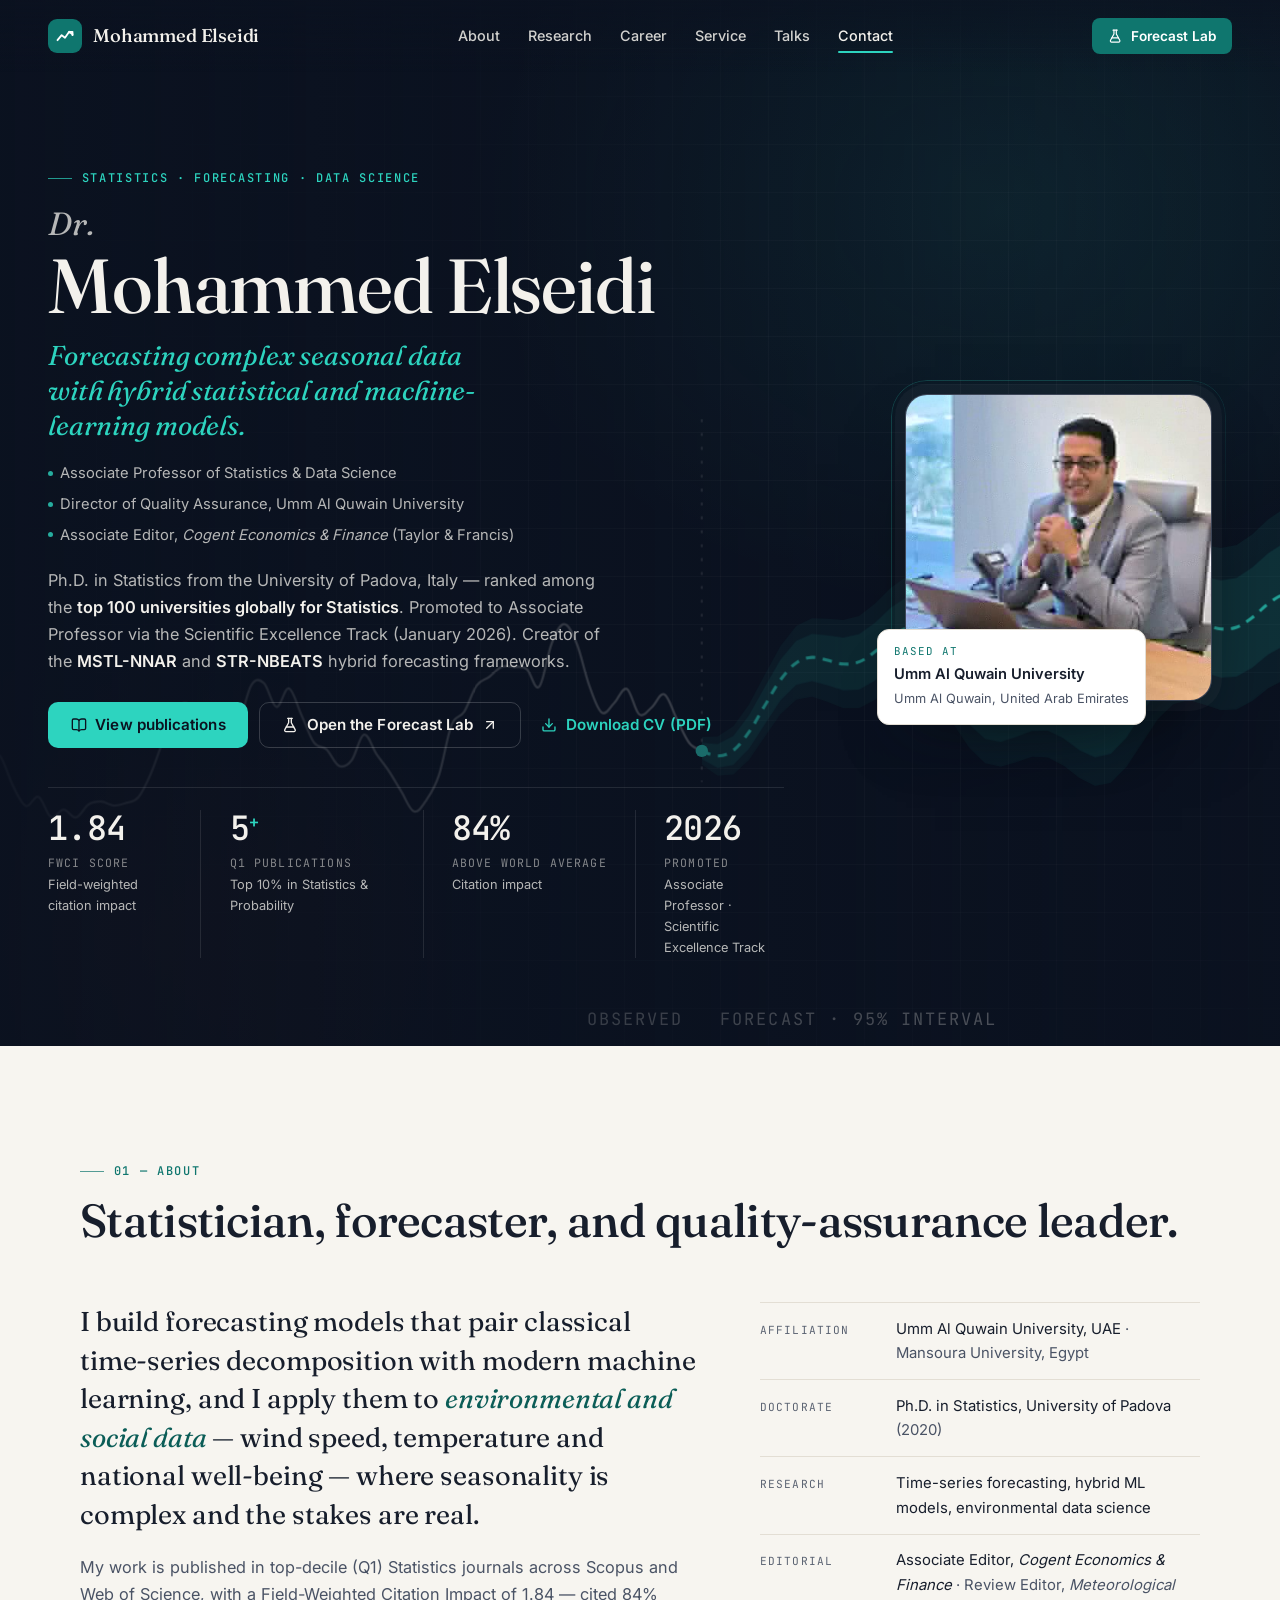
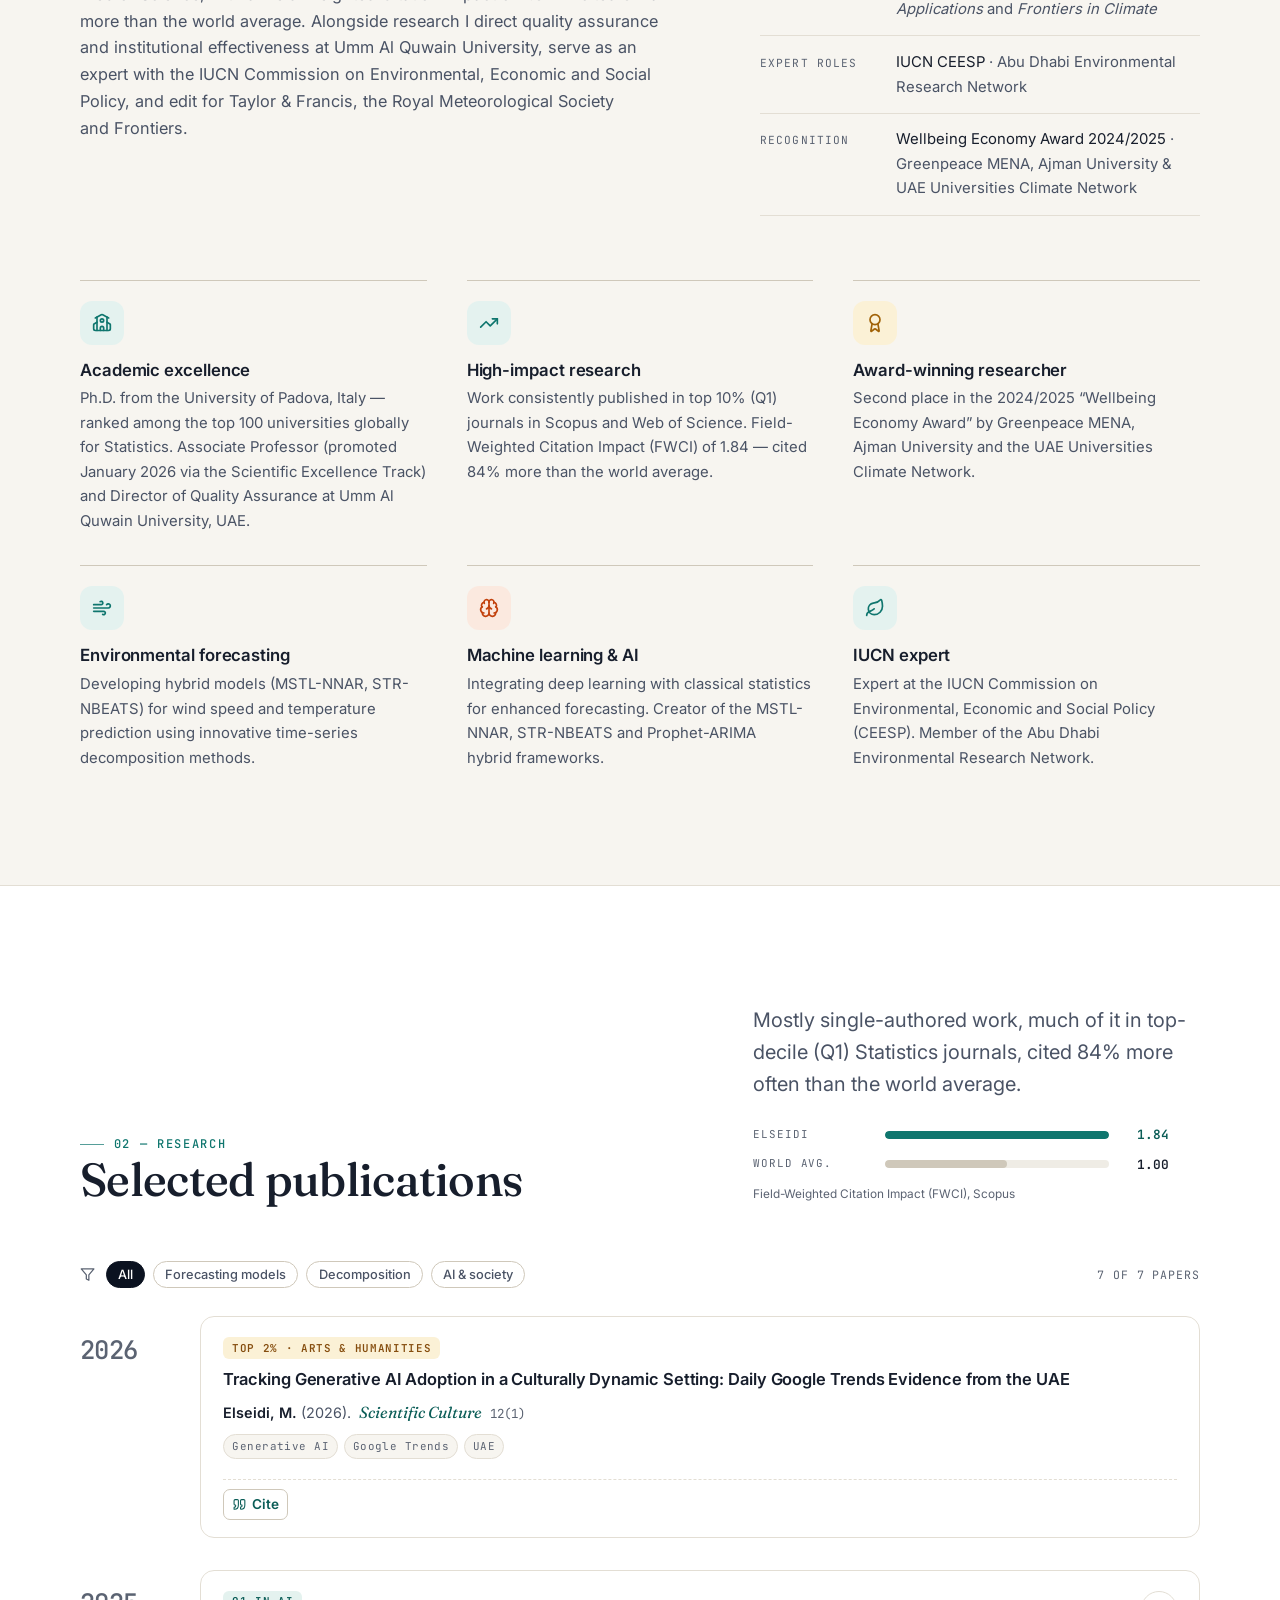
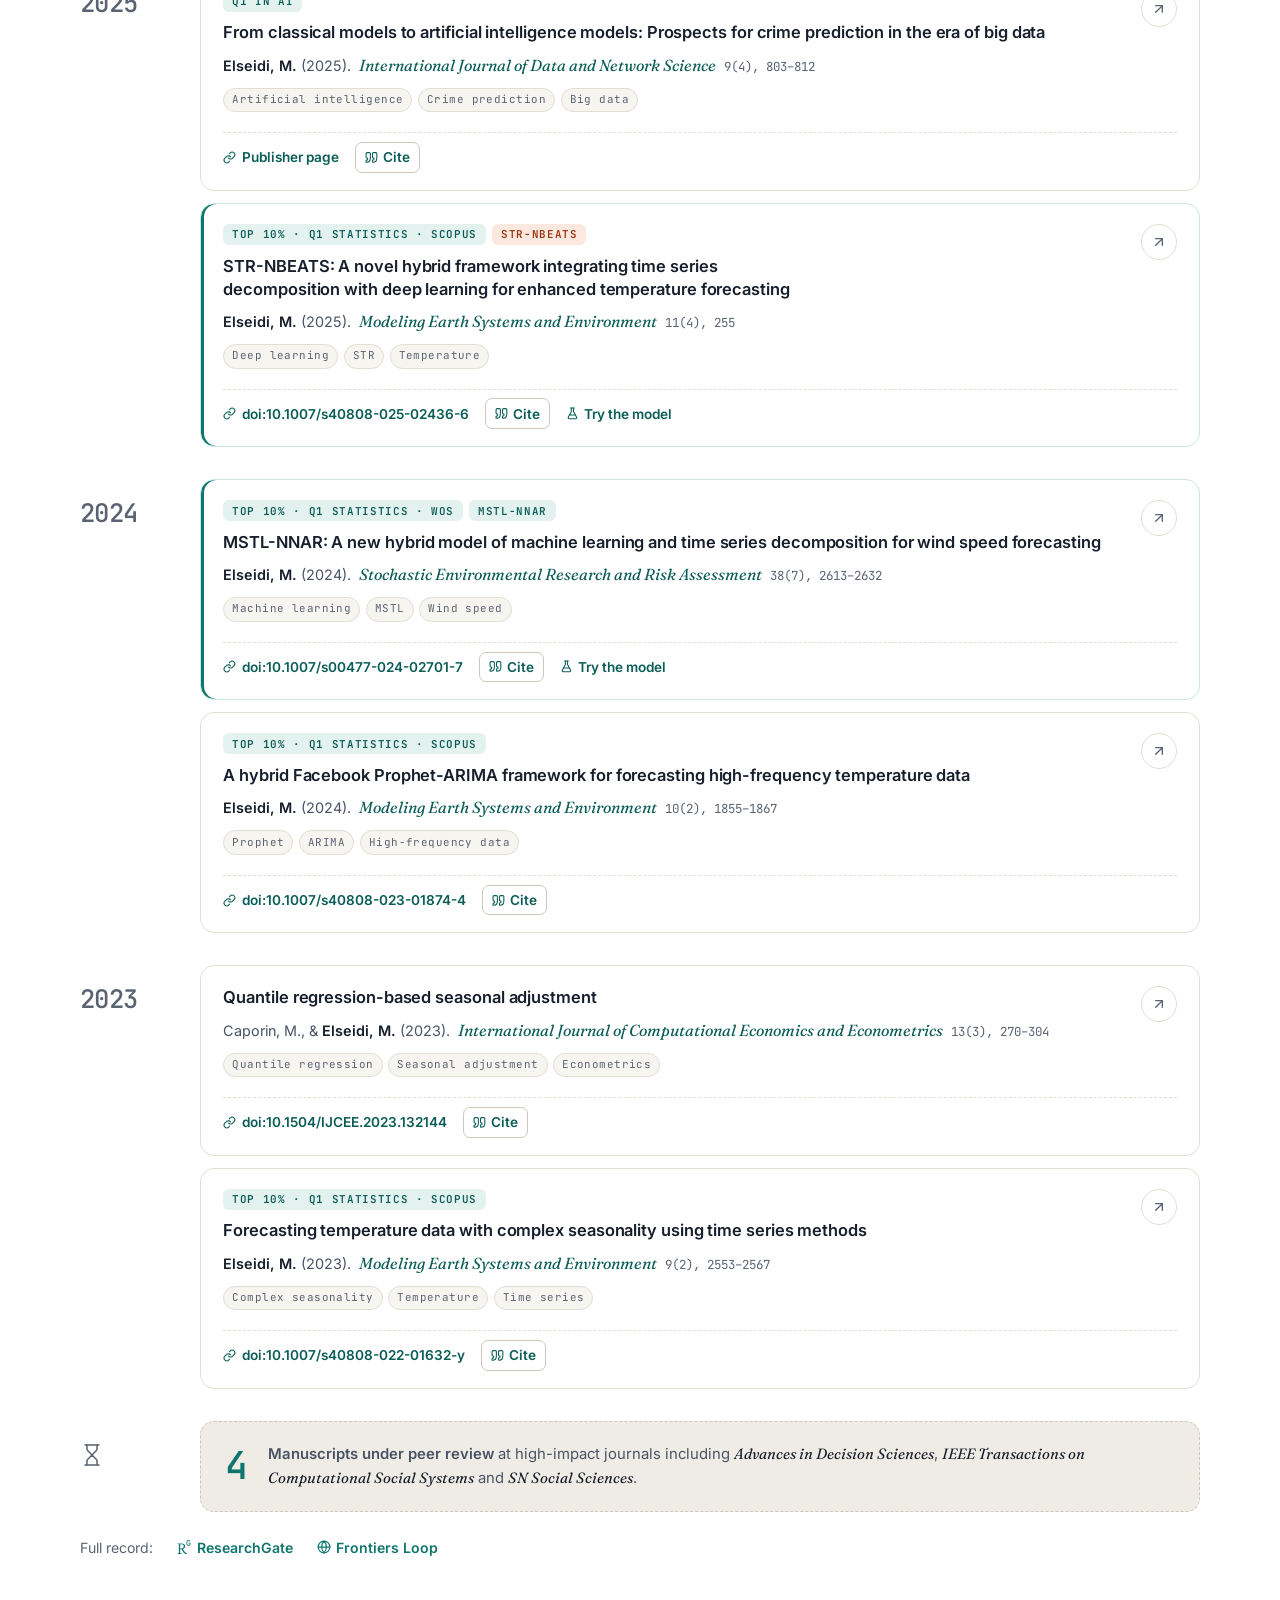
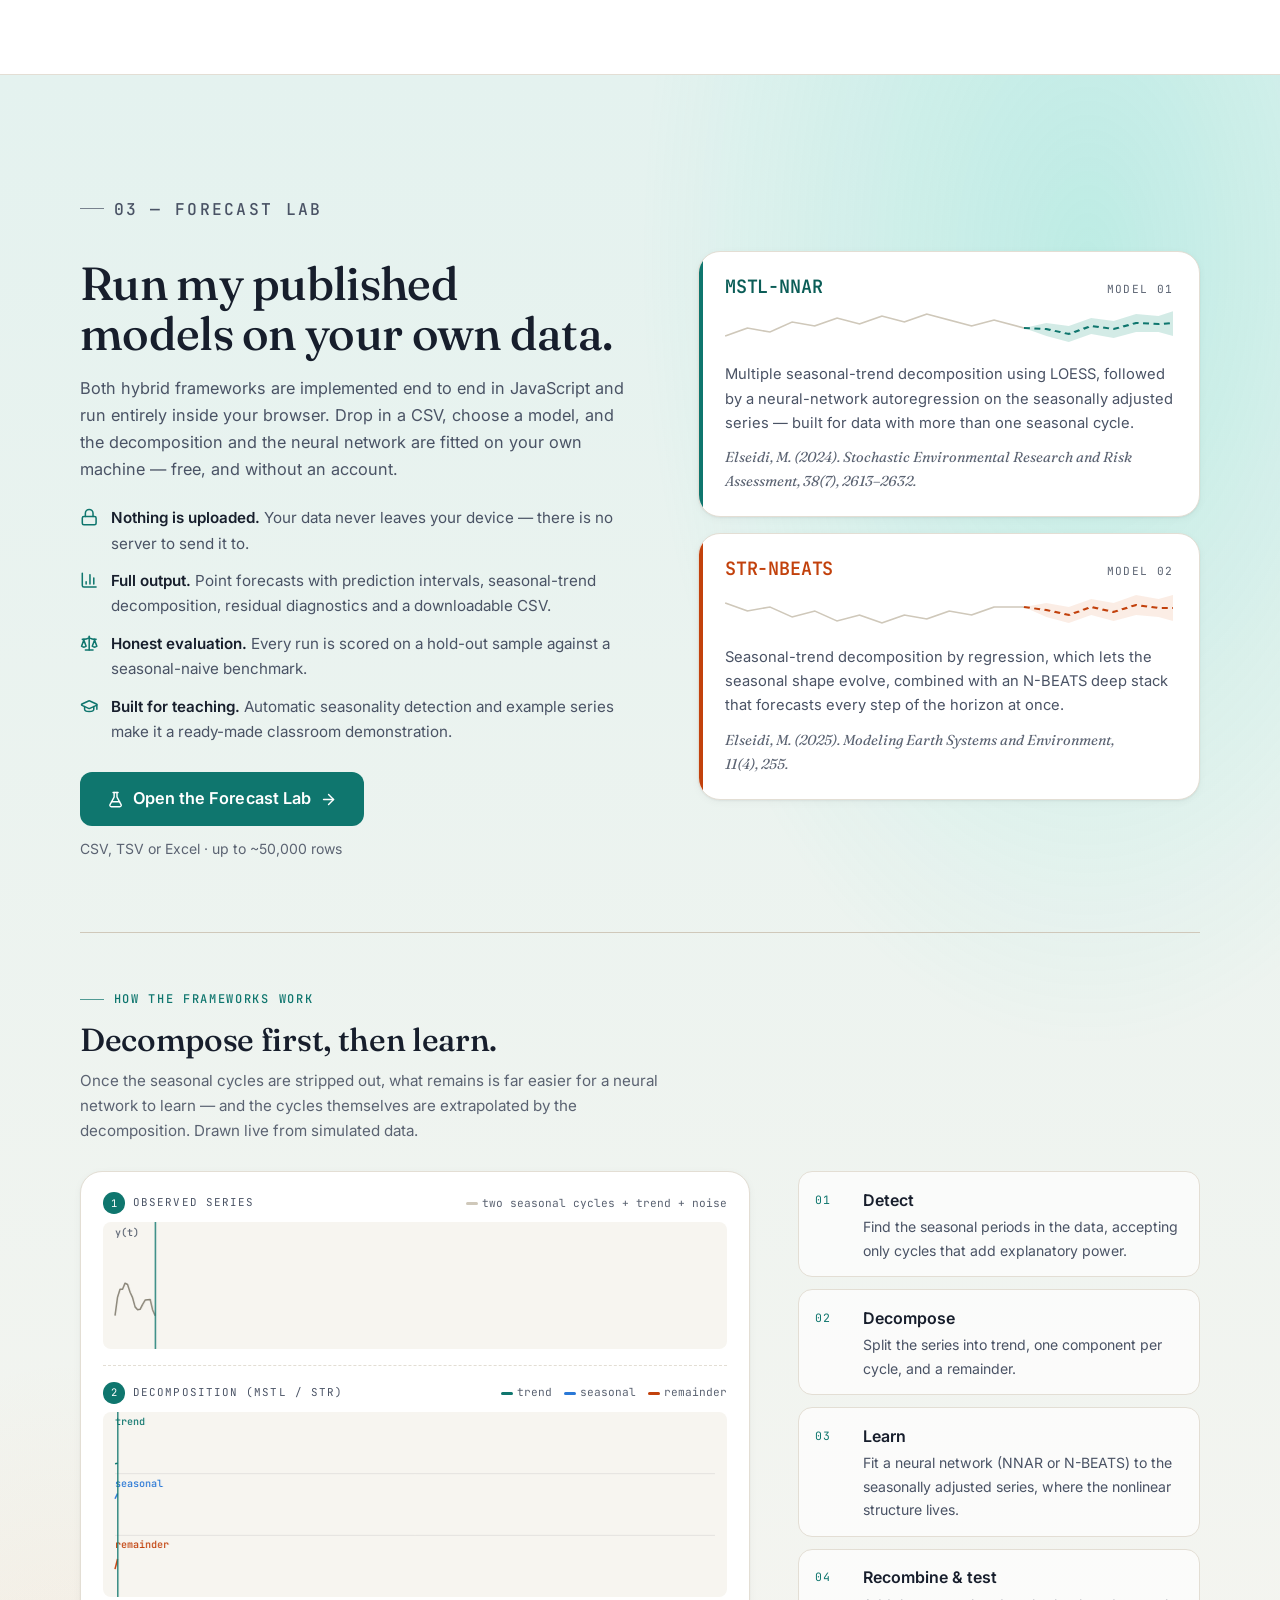
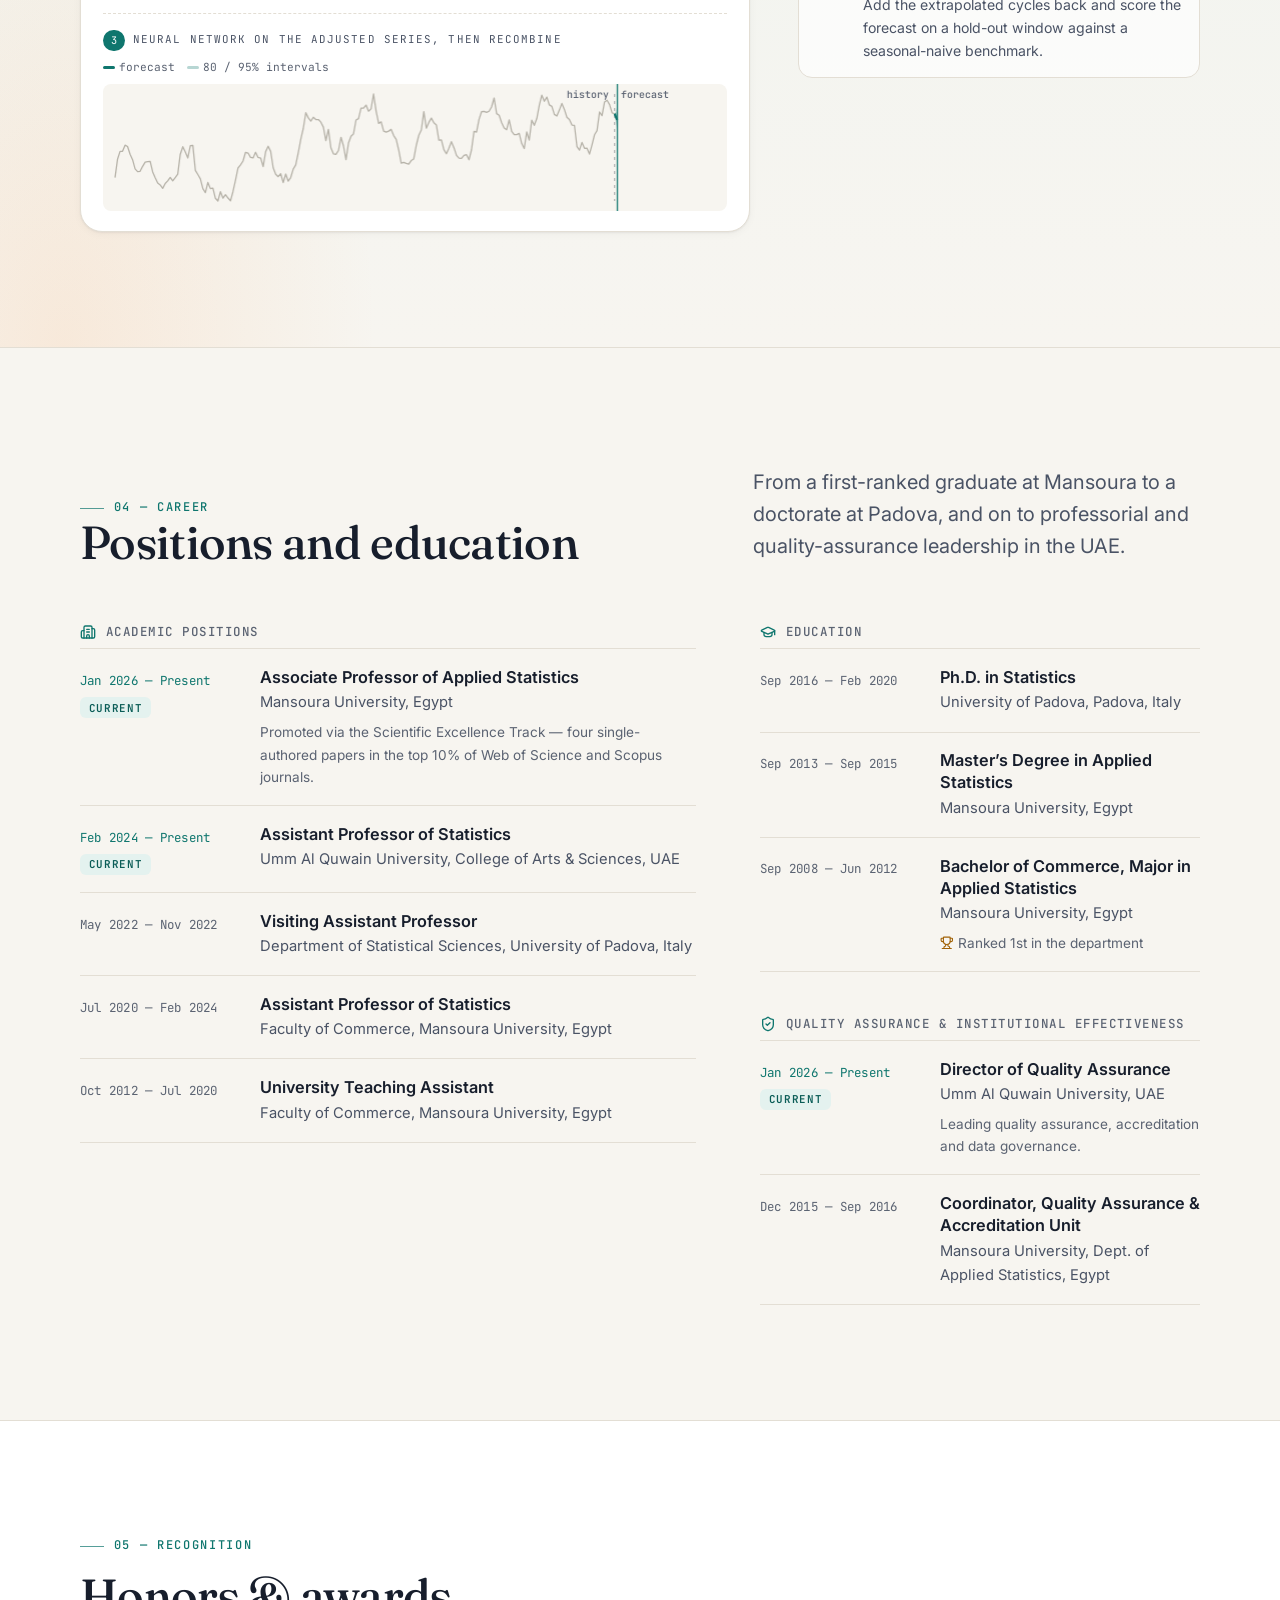
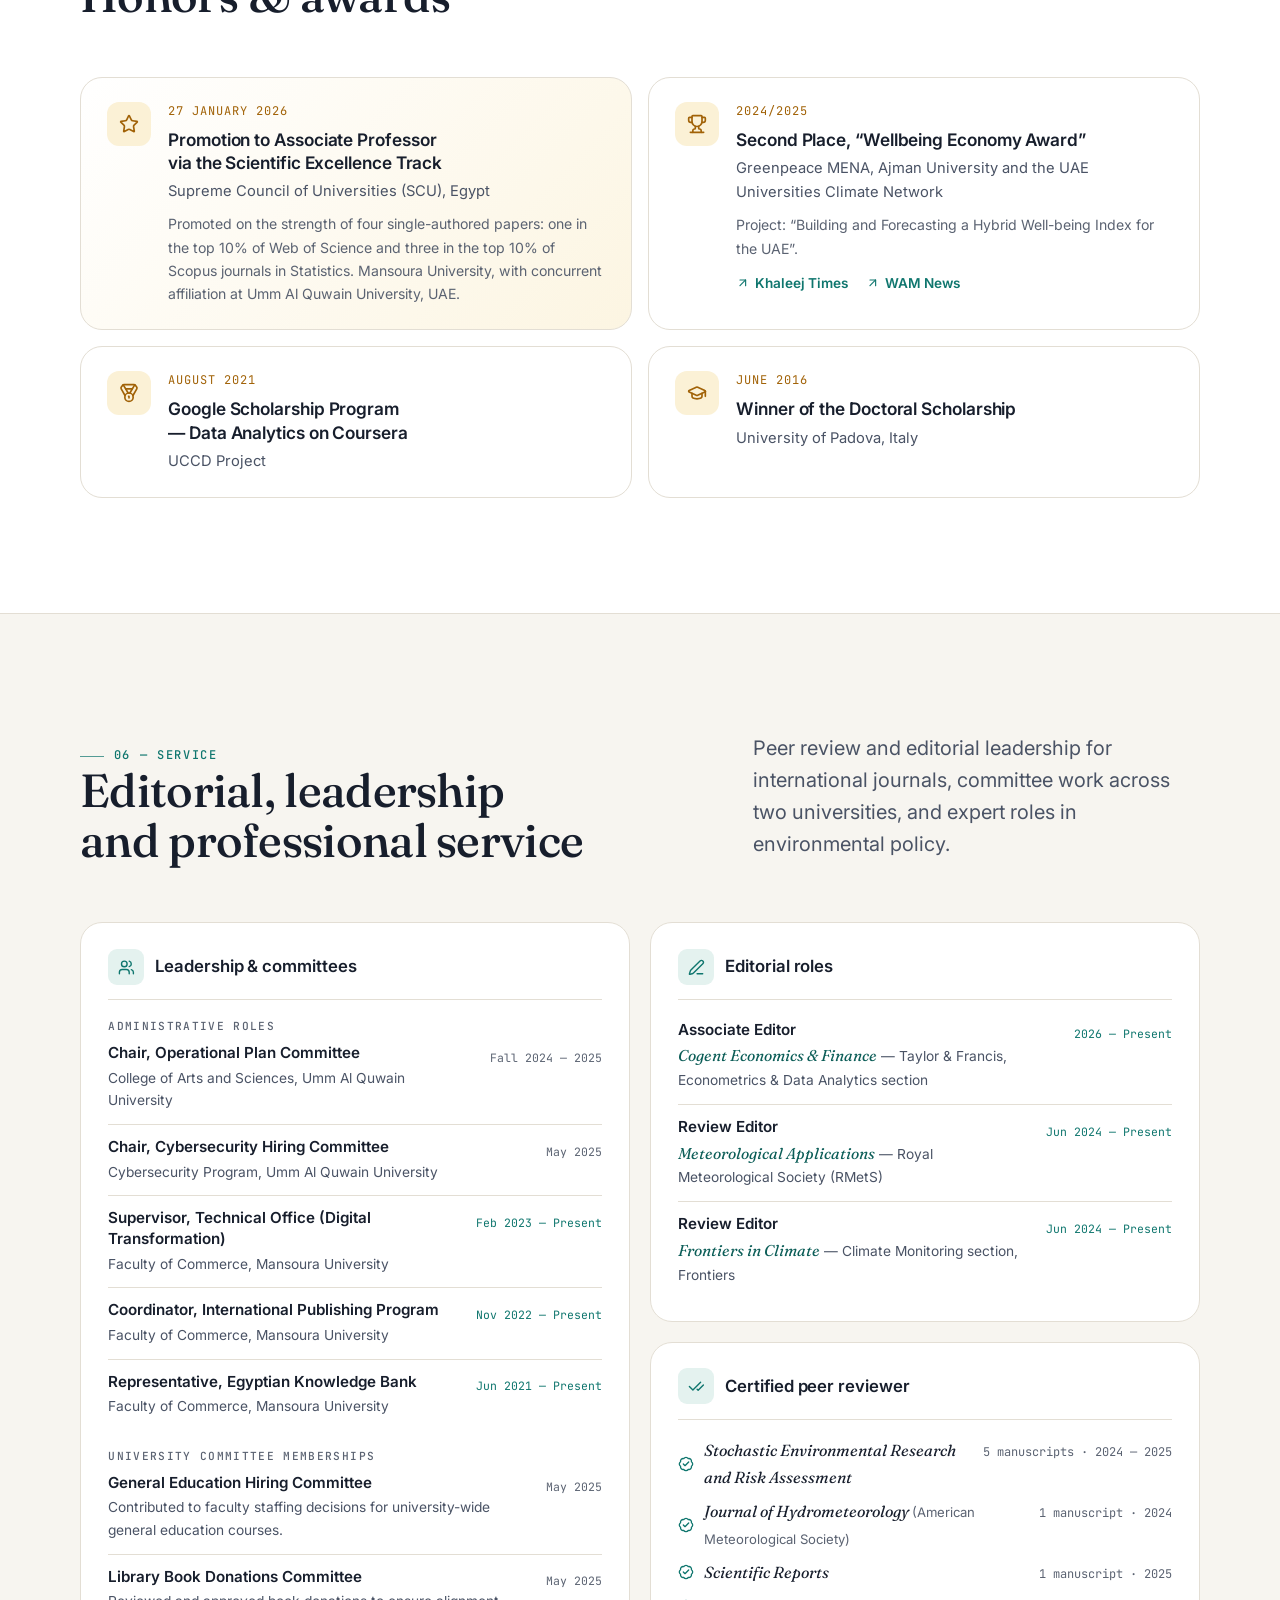
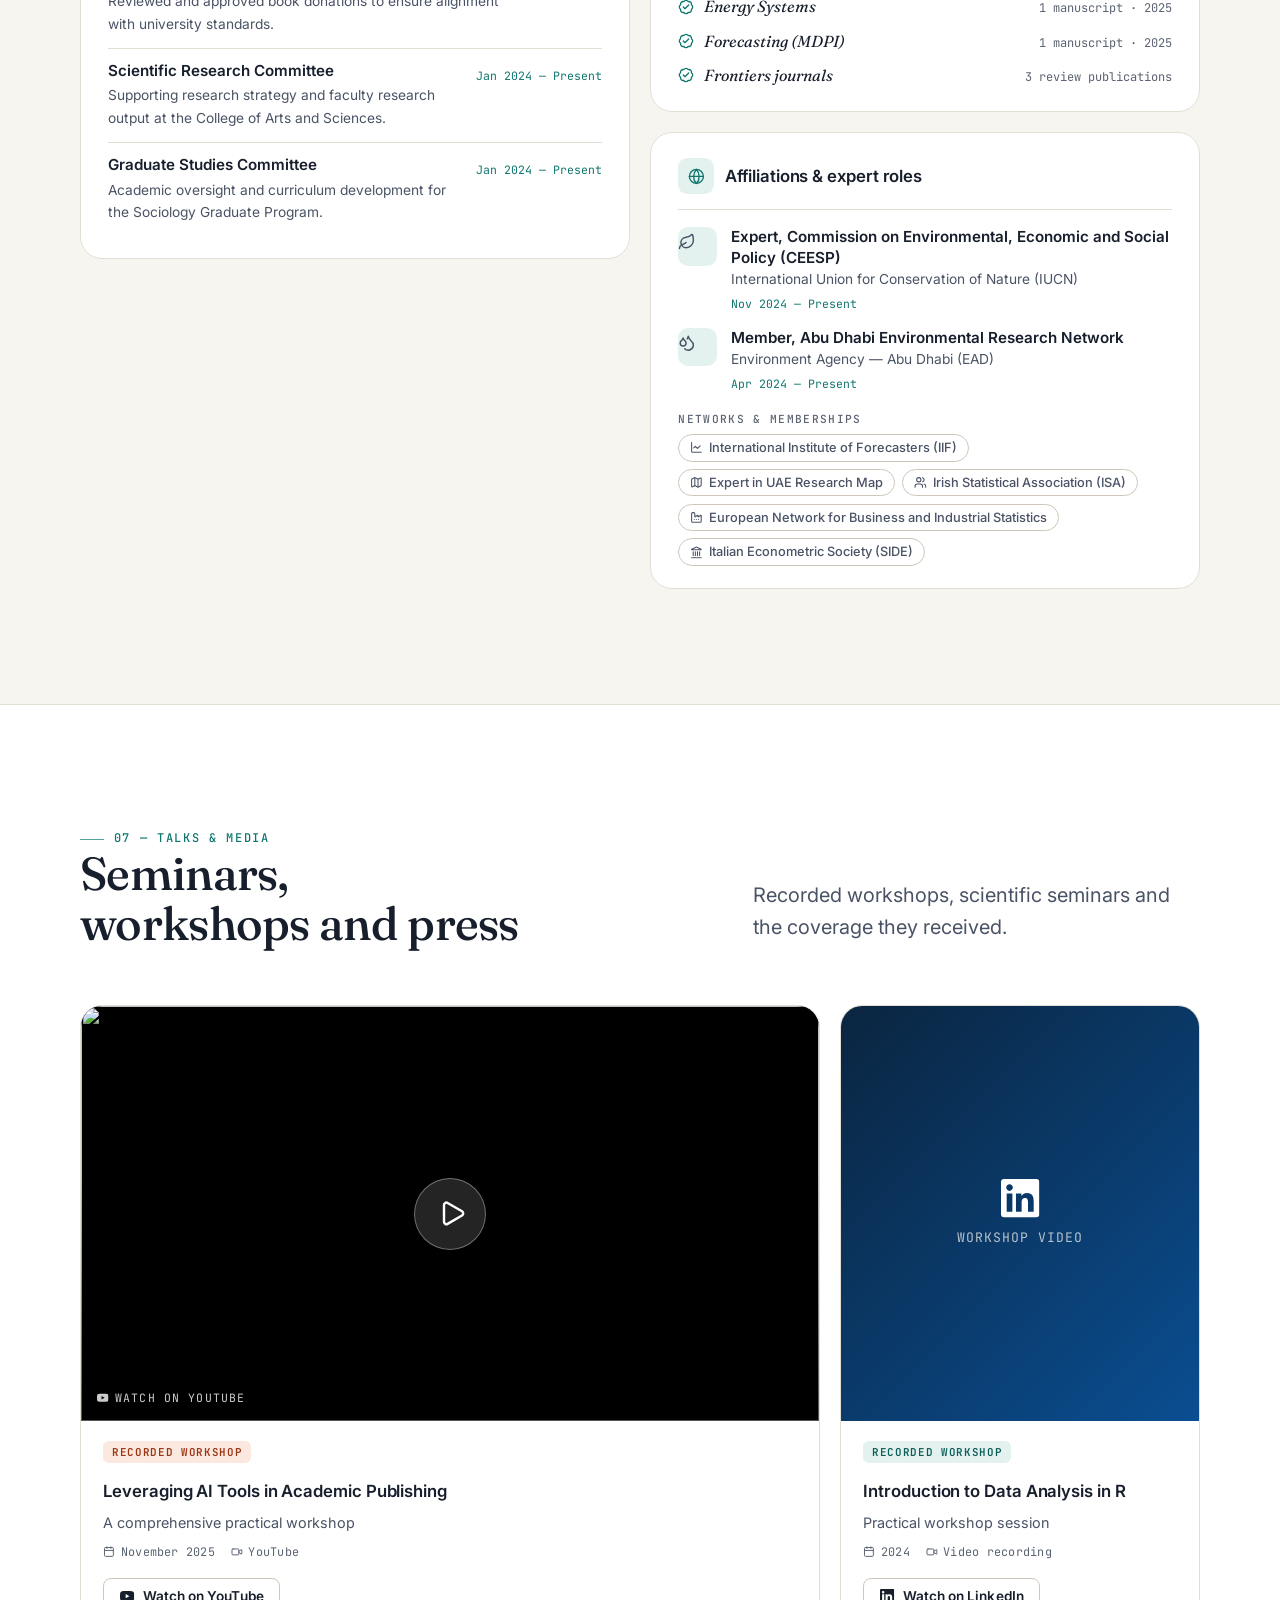
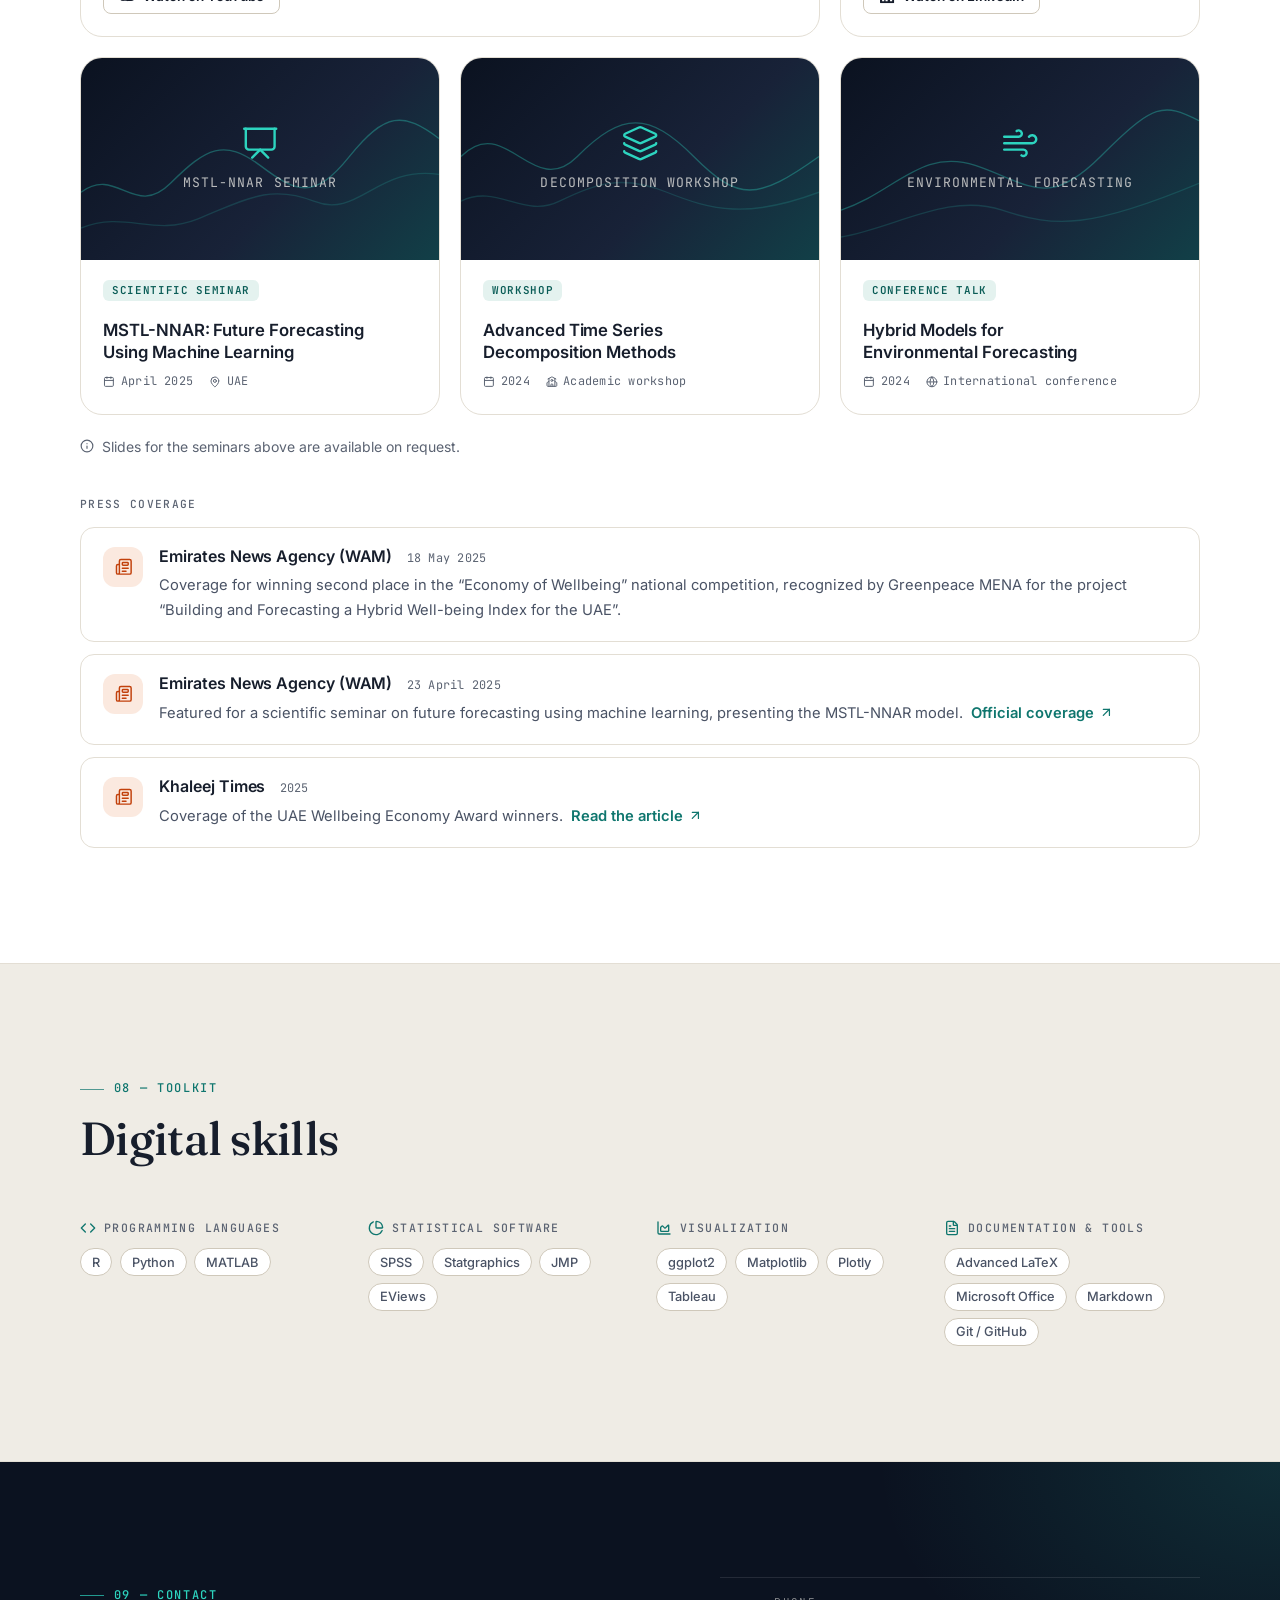
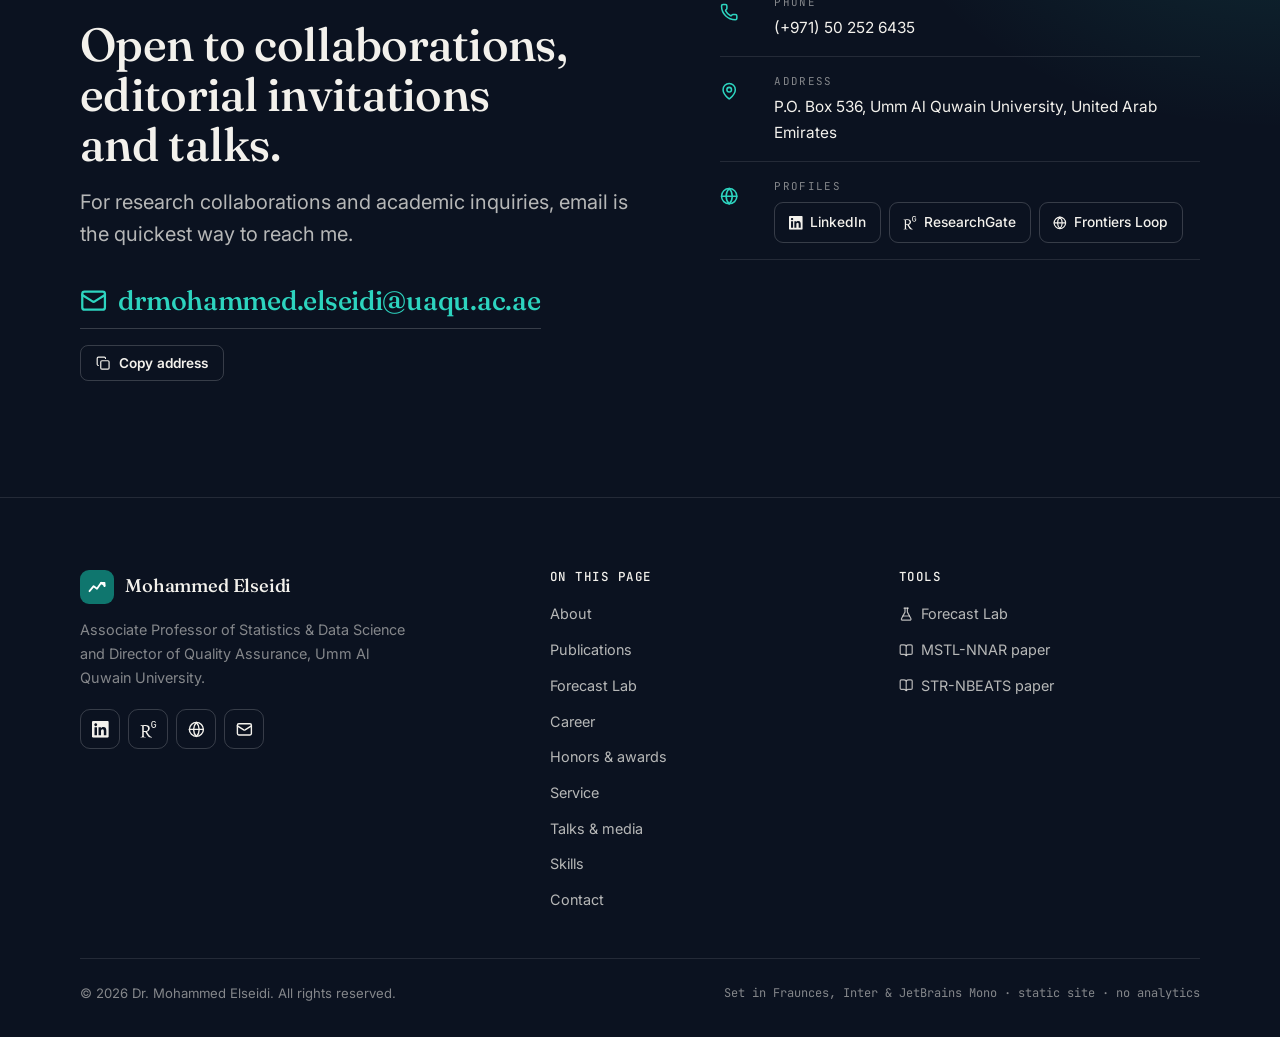
==== commit 82fa01aa: "Port the enhancements onto the redesigned site main was redesigned (editorial design system, forecas" ====
--- a/index.html
+++ b/index.html
@@ -16,11 +16,15 @@
     <meta property="og:title" content="Dr. Mohammed Elseidi | Associate Professor of Statistics &amp; Data Science">
     <meta property="og:description" content="Time series forecasting researcher, creator of the MSTL-NNAR and STR-NBEATS hybrid frameworks. Associate Professor and Director of Quality Assurance, Umm Al Quwain University.">
     <meta property="og:url" content="https://melseidi.github.io/mohammed-elseidi-website/">
-    <meta property="og:image" content="https://melseidi.github.io/mohammed-elseidi-website/assets/profile.jpg">
+    <meta property="og:image" content="https://melseidi.github.io/mohammed-elseidi-website/assets/og-card.jpg">
+    <meta property="og:image:width" content="1200">
+    <meta property="og:image:height" content="630">
+    <meta property="og:image:alt" content="Dr. Mohammed Elseidi, Associate Professor of Statistics and Data Science">
     <meta property="og:site_name" content="Dr. Mohammed Elseidi">
     <meta property="profile:first_name" content="Mohammed">
     <meta property="profile:last_name" content="Elseidi">
-    <meta name="twitter:card" content="summary">
+    <meta name="twitter:card" content="summary_large_image">
+    <meta name="twitter:image" content="https://melseidi.github.io/mohammed-elseidi-website/assets/og-card.jpg">
     <meta name="twitter:title" content="Dr. Mohammed Elseidi | Statistics &amp; Data Science">
     <meta name="twitter:description" content="Time series forecasting, hybrid ML models, environmental data science. Try the models on your own data in the Forecast Lab.">
     <meta name="twitter:image" content="https://melseidi.github.io/mohammed-elseidi-website/assets/profile.jpg">
@@ -28,6 +32,7 @@
     <link rel="icon" href="favicon.svg" type="image/svg+xml">
     <link rel="icon" href="favicon-32.png" sizes="32x32" type="image/png">
     <link rel="apple-touch-icon" href="apple-touch-icon.png">
+    <link rel="manifest" href="site.webmanifest">
 
     <!-- Self-hosted fonts: no third-party requests -->
     <link rel="preload" href="assets/fonts/fraunces-latin.woff2" as="font" type="font/woff2" crossorigin>
@@ -69,10 +74,99 @@
       ]
     }
     </script>
+    <script type="application/ld+json">
+    {
+      "@context": "https://schema.org",
+      "@graph": [
+        {
+          "@type": "ScholarlyArticle",
+          "headline": "STR-NBEATS: A novel hybrid framework integrating time series decomposition with deep learning for enhanced temperature forecasting",
+          "author": {
+            "@type": "Person",
+            "name": "Mohammed Elseidi"
+          },
+          "datePublished": "2025",
+          "isPartOf": {
+            "@type": "Periodical",
+            "name": "Modeling Earth Systems and Environment"
+          },
+          "identifier": "https://doi.org/10.1007/s40808-025-02436-6",
+          "url": "https://link.springer.com/article/10.1007/s40808-025-02436-6"
+        },
+        {
+          "@type": "ScholarlyArticle",
+          "headline": "MSTL-NNAR: A new hybrid model of machine learning and time series decomposition for wind speed forecasting",
+          "author": {
+            "@type": "Person",
+            "name": "Mohammed Elseidi"
+          },
+          "datePublished": "2024",
+          "isPartOf": {
+            "@type": "Periodical",
+            "name": "Stochastic Environmental Research and Risk Assessment"
+          },
+          "identifier": "https://doi.org/10.1007/s00477-024-02701-7",
+          "url": "https://link.springer.com/article/10.1007/s00477-024-02701-7"
+        },
+        {
+          "@type": "ScholarlyArticle",
+          "headline": "A hybrid Facebook Prophet-ARIMA framework for forecasting high-frequency temperature data",
+          "author": {
+            "@type": "Person",
+            "name": "Mohammed Elseidi"
+          },
+          "datePublished": "2024",
+          "isPartOf": {
+            "@type": "Periodical",
+            "name": "Modeling Earth Systems and Environment"
+          },
+          "identifier": "https://doi.org/10.1007/s40808-023-01874-4",
+          "url": "https://link.springer.com/article/10.1007/s40808-023-01874-4"
+        },
+        {
+          "@type": "ScholarlyArticle",
+          "headline": "Quantile regression-based seasonal adjustment",
+          "author": [
+            {
+              "@type": "Person",
+              "name": "Massimiliano Caporin"
+            },
+            {
+              "@type": "Person",
+              "name": "Mohammed Elseidi"
+            }
+          ],
+          "datePublished": "2023",
+          "isPartOf": {
+            "@type": "Periodical",
+            "name": "International Journal of Computational Economics and Econometrics"
+          },
+          "identifier": "https://doi.org/10.1504/IJCEE.2023.132144",
+          "url": "https://www.inderscienceonline.com/doi/abs/10.1504/IJCEE.2023.132144"
+        },
+        {
+          "@type": "ScholarlyArticle",
+          "headline": "Forecasting temperature data with complex seasonality using time series methods",
+          "author": {
+            "@type": "Person",
+            "name": "Mohammed Elseidi"
+          },
+          "datePublished": "2023",
+          "isPartOf": {
+            "@type": "Periodical",
+            "name": "Modeling Earth Systems and Environment"
+          },
+          "identifier": "https://doi.org/10.1007/s40808-022-01632-y",
+          "url": "https://link.springer.com/article/10.1007/s40808-022-01632-y"
+        }
+      ]
+    }
+    </script>
 </head>
 <body>
-    <svg xmlns="http://www.w3.org/2000/svg" hidden aria-hidden="true" focusable="false" style="display:none"><symbol id="i-arrow-right" viewBox="0 0 24 24" fill="none" stroke="currentColor" stroke-linecap="round" stroke-linejoin="round"><path d="M5 12h14"/><path d="m12 5 7 7-7 7"/></symbol><symbol id="i-arrow-up" viewBox="0 0 24 24" fill="none" stroke="currentColor" stroke-linecap="round" stroke-linejoin="round"><path d="m5 12 7-7 7 7"/><path d="M12 19V5"/></symbol><symbol id="i-arrow-up-right" viewBox="0 0 24 24" fill="none" stroke="currentColor" stroke-linecap="round" stroke-linejoin="round"><path d="M7 7h10v10"/><path d="M7 17 17 7"/></symbol><symbol id="i-award" viewBox="0 0 24 24" fill="none" stroke="currentColor" stroke-linecap="round" stroke-linejoin="round"><path d="m15.477 12.89 1.515 8.526a.5.5 0 0 1-.81.47l-3.58-2.687a1 1 0 0 0-1.197 0l-3.586 2.686a.5.5 0 0 1-.81-.469l1.514-8.526"/><circle cx="12" cy="8" r="6"/></symbol><symbol id="i-badge-check" viewBox="0 0 24 24" fill="none" stroke="currentColor" stroke-linecap="round" stroke-linejoin="round"><path d="M3.85 8.62a4 4 0 0 1 4.78-4.77 4 4 0 0 1 6.74 0 4 4 0 0 1 4.78 4.78 4 4 0 0 1 0 6.74 4 4 0 0 1-4.77 4.78 4 4 0 0 1-6.75 0 4 4 0 0 1-4.78-4.77 4 4 0 0 1 0-6.76Z"/><path d="m16 9-5.5 5.5L8 12"/></symbol><symbol id="i-book-open" viewBox="0 0 24 24" fill="none" stroke="currentColor" stroke-linecap="round" stroke-linejoin="round"><path d="M12 5v16"/><path d="M20.001 19A2 2 0 0022 17V5a2 2 0 00-1.999-2L16 3.002A5 5 0 0012 5a5 5 0 00-4-2H4a2 2 0 00-2 2v12a2 2 0 001.999 2H8a5 5 0 014 2 5 5 0 014-2z"/></symbol><symbol id="i-brain" viewBox="0 0 24 24" fill="none" stroke="currentColor" stroke-linecap="round" stroke-linejoin="round"><path d="M12 18V5"/><path d="M15 13a4.17 4.17 0 0 1-3-4 4.17 4.17 0 0 1-3 4"/><path d="M17.598 6.5A3 3 0 1 0 12 5a3 3 0 1 0-5.598 1.5"/><path d="M17.997 5.125a4 4 0 0 1 2.526 5.77"/><path d="M18 18a4 4 0 0 0 2-7.464"/><path d="M19.967 17.483A4 4 0 1 1 12 18a4 4 0 1 1-7.967-.517"/><path d="M6 18a4 4 0 0 1-2-7.464"/><path d="M6.003 5.125a4 4 0 0 0-2.526 5.77"/></symbol><symbol id="i-building" viewBox="0 0 24 24" fill="none" stroke="currentColor" stroke-linecap="round" stroke-linejoin="round"><path d="M10 12h4"/><path d="M10 8h4"/><path d="M14 21v-3a2 2 0 0 0-4 0v3"/><path d="M6 10H4a2 2 0 0 0-2 2v7a2 2 0 0 0 2 2h16a2 2 0 0 0 2-2V9a2 2 0 0 0-2-2h-2"/><path d="M6 21V5a2 2 0 0 1 2-2h8a2 2 0 0 1 2 2v16"/></symbol><symbol id="i-calendar" viewBox="0 0 24 24" fill="none" stroke="currentColor" stroke-linecap="round" stroke-linejoin="round"><path d="M8 2v3"/><path d="M16 2v3"/><rect x="3" y="3" width="18" height="18" rx="2"/><path d="M3 9h18"/></symbol><symbol id="i-chart-area" viewBox="0 0 24 24" fill="none" stroke="currentColor" stroke-linecap="round" stroke-linejoin="round"><path d="M3 3v16a2 2 0 0 0 2 2h16"/><path d="M7 11.207a.5.5 0 0 1 .146-.353l2-2a.5.5 0 0 1 .708 0l3.292 3.292a.5.5 0 0 0 .708 0l4.292-4.292a.5.5 0 0 1 .854.353V16a1 1 0 0 1-1 1H8a1 1 0 0 1-1-1z"/></symbol><symbol id="i-chart-column" viewBox="0 0 24 24" fill="none" stroke="currentColor" stroke-linecap="round" stroke-linejoin="round"><path d="M3 3v16a2 2 0 0 0 2 2h16"/><path d="M18 17V9"/><path d="M13 17V5"/><path d="M8 17v-3"/></symbol><symbol id="i-chart-line" viewBox="0 0 24 24" fill="none" stroke="currentColor" stroke-linecap="round" stroke-linejoin="round"><path d="M3 3v16a2 2 0 0 0 2 2h16"/><path d="m19 9-5 5-4-4-3 3"/></symbol><symbol id="i-chart-pie" viewBox="0 0 24 24" fill="none" stroke="currentColor" stroke-linecap="round" stroke-linejoin="round"><path d="M21 12c.552 0 1.005-.449.95-.998a10 10 0 0 0-8.953-8.951c-.55-.055-.998.398-.998.95v8a1 1 0 0 0 1 1z"/><path d="M21.21 15.89A10 10 0 1 1 8 2.83"/></symbol><symbol id="i-check-check" viewBox="0 0 24 24" fill="none" stroke="currentColor" stroke-linecap="round" stroke-linejoin="round"><path d="M18 6 7 17l-5-5"/><path d="m22 10-7.5 7.5L13 16"/></symbol><symbol id="i-code" viewBox="0 0 24 24" fill="none" stroke="currentColor" stroke-linecap="round" stroke-linejoin="round"><path d="m16 18 6-6-6-6"/><path d="m8 6-6 6 6 6"/></symbol><symbol id="i-droplets" viewBox="0 0 24 24" fill="none" stroke="currentColor" stroke-linecap="round" stroke-linejoin="round"><path d="M7 16.3c2.2 0 4-1.83 4-4.05 0-1.16-.57-2.26-1.71-3.19S7.29 6.75 7 5.3c-.29 1.45-1.14 2.84-2.29 3.76S3 11.1 3 12.25c0 2.22 1.8 4.05 4 4.05z"/><path d="M12.56 6.6A10.97 10.97 0 0 0 14 3.02c.5 2.5 2 4.9 4 6.5s3 3.5 3 5.5a6.98 6.98 0 0 1-11.91 4.97"/></symbol><symbol id="i-factory" viewBox="0 0 24 24" fill="none" stroke="currentColor" stroke-linecap="round" stroke-linejoin="round"><path d="M12 16h.01"/><path d="M16 16h.01"/><path d="M3 19a2 2 0 0 0 2 2h14a2 2 0 0 0 2-2V8.5a.5.5 0 0 0-.769-.422l-4.462 2.844A.5.5 0 0 1 15 10.5v-2a.5.5 0 0 0-.769-.422L9.77 10.922A.5.5 0 0 1 9 10.5V5a2 2 0 0 0-2-2H5a2 2 0 0 0-2 2z"/><path d="M8 16h.01"/></symbol><symbol id="i-file-text" viewBox="0 0 24 24" fill="none" stroke="currentColor" stroke-linecap="round" stroke-linejoin="round"><path d="M6 22a2 2 0 0 1-2-2V4a2 2 0 0 1 2-2h8a2.4 2.4 0 0 1 1.704.706l3.588 3.588A2.4 2.4 0 0 1 20 8v12a2 2 0 0 1-2 2z"/><path d="M14 2v5a1 1 0 0 0 1 1h5"/><path d="M10 9H8"/><path d="M16 13H8"/><path d="M16 17H8"/></symbol><symbol id="i-flask" viewBox="0 0 24 24" fill="none" stroke="currentColor" stroke-linecap="round" stroke-linejoin="round"><path d="M14 2v6a2 2 0 0 0 .245.96l5.51 10.08A2 2 0 0 1 18 22H6a2 2 0 0 1-1.755-2.96l5.51-10.08A2 2 0 0 0 10 8V2"/><path d="M6.453 15h11.094"/><path d="M8.5 2h7"/></symbol><symbol id="i-globe" viewBox="0 0 24 24" fill="none" stroke="currentColor" stroke-linecap="round" stroke-linejoin="round"><circle cx="12" cy="12" r="10"/><path d="M12 2a14.5 14.5 0 0 0 0 20 14.5 14.5 0 0 0 0-20"/><path d="M2 12h20"/></symbol><symbol id="i-graduation-cap" viewBox="0 0 24 24" fill="none" stroke="currentColor" stroke-linecap="round" stroke-linejoin="round"><path d="M21.42 10.922a1 1 0 0 0-.019-1.838L12.83 5.18a2 2 0 0 0-1.66 0L2.6 9.08a1 1 0 0 0 0 1.832l8.57 3.908a2 2 0 0 0 1.66 0z"/><path d="M22 10v6"/><path d="M6 12.5V16a6 3 0 0 0 12 0v-3.5"/></symbol><symbol id="i-hourglass" viewBox="0 0 24 24" fill="none" stroke="currentColor" stroke-linecap="round" stroke-linejoin="round"><path d="M5 22h14"/><path d="M5 2h14"/><path d="M17 22v-4.172a2 2 0 0 0-.586-1.414L12 12l-4.414 4.414A2 2 0 0 0 7 17.828V22"/><path d="M7 2v4.172a2 2 0 0 0 .586 1.414L12 12l4.414-4.414A2 2 0 0 0 17 6.172V2"/></symbol><symbol id="i-info" viewBox="0 0 24 24" fill="none" stroke="currentColor" stroke-linecap="round" stroke-linejoin="round"><circle cx="12" cy="12" r="10"/><path d="M12 16v-4"/><path d="M12 8h.01"/></symbol><symbol id="i-landmark" viewBox="0 0 24 24" fill="none" stroke="currentColor" stroke-linecap="round" stroke-linejoin="round"><path d="M10 18v-7"/><path d="M11.119 2.205a2 2 0 0 1 1.762 0l7.84 3.846A.5.5 0 0 1 20.5 7h-17a.5.5 0 0 1-.22-.949z"/><path d="M14 18v-7"/><path d="M18 18v-7"/><path d="M3 22h18"/><path d="M6 18v-7"/></symbol><symbol id="i-layers" viewBox="0 0 24 24" fill="none" stroke="currentColor" stroke-linecap="round" stroke-linejoin="round"><path d="M12.83 2.18a2 2 0 0 0-1.66 0L2.6 6.08a1 1 0 0 0 0 1.83l8.58 3.91a2 2 0 0 0 1.66 0l8.58-3.9a1 1 0 0 0 0-1.83z"/><path d="M2 12a1 1 0 0 0 .58.91l8.6 3.91a2 2 0 0 0 1.65 0l8.58-3.9A1 1 0 0 0 22 12"/><path d="M2 17a1 1 0 0 0 .58.91l8.6 3.91a2 2 0 0 0 1.65 0l8.58-3.9A1 1 0 0 0 22 17"/></symbol><symbol id="i-leaf" viewBox="0 0 24 24" fill="none" stroke="currentColor" stroke-linecap="round" stroke-linejoin="round"><path d="M11 20a10 10 0 0010-10 25.9 25.9 0 00-1.04-7.281 1 1 0 00-1.755-.325C15.833 5.5 13 5.5 9.8 6.1A7 7 0 0011 20"/><path d="M2 21a5 5 0 012.911-4.544C7.613 15.212 8.351 15.24 11 13"/></symbol><symbol id="i-linkedin" viewBox="0 0 24 24"><path fill="currentColor" d="M20.447 20.452h-3.554v-5.569c0-1.328-.027-3.037-1.852-3.037-1.853 0-2.136 1.445-2.136 2.939v5.667H9.351V9h3.414v1.561h.046c.477-.9 1.637-1.85 3.37-1.85 3.601 0 4.267 2.37 4.267 5.455v6.286zM5.337 7.433c-1.144 0-2.063-.926-2.063-2.065 0-1.138.92-2.063 2.063-2.063 1.14 0 2.064.925 2.064 2.063 0 1.139-.925 2.065-2.064 2.065zm1.782 13.019H3.555V9h3.564v11.452zM22.225 0H1.771C.792 0 0 .774 0 1.729v20.542C0 23.227.792 24 1.771 24h20.451C23.2 24 24 23.227 24 22.271V1.729C24 .774 23.2 0 22.222 0h.003z"/></symbol><symbol id="i-lock" viewBox="0 0 24 24" fill="none" stroke="currentColor" stroke-linecap="round" stroke-linejoin="round"><rect width="18" height="11" x="3" y="11" rx="2" ry="2"/><path d="M7 11V7a5 5 0 0 1 10 0v4"/></symbol><symbol id="i-mail" viewBox="0 0 24 24" fill="none" stroke="currentColor" stroke-linecap="round" stroke-linejoin="round"><path d="m22 7-8.991 5.727a2 2 0 0 1-2.009 0L2 7"/><rect x="2" y="4" width="20" height="16" rx="2"/></symbol><symbol id="i-map" viewBox="0 0 24 24" fill="none" stroke="currentColor" stroke-linecap="round" stroke-linejoin="round"><path d="M14.106 5.553a2 2 0 0 0 1.788 0l3.659-1.83A1 1 0 0 1 21 4.619v12.764a1 1 0 0 1-.553.894l-4.553 2.277a2 2 0 0 1-1.788 0l-4.212-2.106a2 2 0 0 0-1.788 0l-3.659 1.83A1 1 0 0 1 3 19.381V6.618a1 1 0 0 1 .553-.894l4.553-2.277a2 2 0 0 1 1.788 0z"/><path d="M15 5.764v15"/><path d="M9 3.236v15"/></symbol><symbol id="i-map-pin" viewBox="0 0 24 24" fill="none" stroke="currentColor" stroke-linecap="round" stroke-linejoin="round"><path d="M20 10c0 4.993-5.539 10.193-7.399 11.799a1 1 0 0 1-1.202 0C9.539 20.193 4 14.993 4 10a8 8 0 0 1 16 0"/><circle cx="12" cy="10" r="3"/></symbol><symbol id="i-medal" viewBox="0 0 24 24" fill="none" stroke="currentColor" stroke-linecap="round" stroke-linejoin="round"><path d="M7.21 15 2.66 7.14a2 2 0 0 1 .13-2.2L4.4 2.8A2 2 0 0 1 6 2h12a2 2 0 0 1 1.6.8l1.6 2.14a2 2 0 0 1 .14 2.2L16.79 15"/><path d="M11 12 5.12 2.2"/><path d="m13 12 5.88-9.8"/><path d="M8 7h8"/><circle cx="12" cy="17" r="5"/><path d="M12 18v-2h-.5"/></symbol><symbol id="i-menu" viewBox="0 0 24 24" fill="none" stroke="currentColor" stroke-linecap="round" stroke-linejoin="round"><path d="M4 5h16"/><path d="M4 12h16"/><path d="M4 19h16"/></symbol><symbol id="i-newspaper" viewBox="0 0 24 24" fill="none" stroke="currentColor" stroke-linecap="round" stroke-linejoin="round"><path d="M15 18h-5"/><path d="M18 14h-8"/><path d="M4 22h16a2 2 0 0 0 2-2V4a2 2 0 0 0-2-2H8a2 2 0 0 0-2 2v16a2 2 0 0 1-4 0v-9a2 2 0 0 1 2-2h2"/><rect width="8" height="4" x="10" y="6" rx="1"/></symbol><symbol id="i-pen-line" viewBox="0 0 24 24" fill="none" stroke="currentColor" stroke-linecap="round" stroke-linejoin="round"><path d="M13 21h8"/><path d="M21.174 6.812a1 1 0 0 0-3.986-3.987L3.842 16.174a2 2 0 0 0-.5.83l-1.321 4.352a.5.5 0 0 0 .623.622l4.353-1.32a2 2 0 0 0 .83-.497z"/></symbol><symbol id="i-phone" viewBox="0 0 24 24" fill="none" stroke="currentColor" stroke-linecap="round" stroke-linejoin="round"><path d="M13.832 16.568a1 1 0 0 0 1.213-.303l.355-.465A2 2 0 0 1 17 15h3a2 2 0 0 1 2 2v3a2 2 0 0 1-2 2A18 18 0 0 1 2 4a2 2 0 0 1 2-2h3a2 2 0 0 1 2 2v3a2 2 0 0 1-.8 1.6l-.468.351a1 1 0 0 0-.292 1.233 14 14 0 0 0 6.392 6.384"/></symbol><symbol id="i-play" viewBox="0 0 24 24" fill="none" stroke="currentColor" stroke-linecap="round" stroke-linejoin="round"><path d="M5 5a2 2 0 0 1 3.008-1.728l11.997 6.998a2 2 0 0 1 .003 3.458l-12 7A2 2 0 0 1 5 19z"/></symbol><symbol id="i-presentation" viewBox="0 0 24 24" fill="none" stroke="currentColor" stroke-linecap="round" stroke-linejoin="round"><path d="M2 3h20"/><path d="M21 3v11a2 2 0 0 1-2 2H5a2 2 0 0 1-2-2V3"/><path d="m7 21 5-5 5 5"/></symbol><symbol id="i-researchgate" viewBox="0 0 24 24"><path fill="currentColor" d="M19.586 0c-.818 0-1.508.19-2.073.565-.563.377-.97.936-1.213 1.68a3.193 3.193 0 0 0-.112.437 8.365 8.365 0 0 0-.078.53 9 9 0 0 0-.05.727c-.01.282-.013.621-.013 1.016a31.121 31.123 0 0 0 .014 1.017 9 9 0 0 0 .05.727 7.946 7.946 0 0 0 .077.53h-.005a3.334 3.334 0 0 0 .113.438c.245.743.65 1.303 1.214 1.68.565.376 1.256.564 2.075.564.8 0 1.536-.213 2.105-.603.57-.39.94-.916 1.175-1.65.076-.235.135-.558.177-.93a10.9 10.9 0 0 0 .043-1.207v-.82c0-.095-.047-.142-.14-.142h-3.064c-.094 0-.14.047-.14.141v.956c0 .094.046.14.14.14h1.666c.056 0 .084.03.084.086 0 .36 0 .62-.036.865-.038.244-.1.447-.147.606-.108.385-.348.664-.638.876-.29.212-.738.35-1.227.35-.545 0-.901-.15-1.21-.353-.306-.203-.517-.454-.67-.915a3.136 3.136 0 0 1-.147-.762 17.366 17.367 0 0 1-.034-.656c-.01-.26-.014-.572-.014-.939a26.401 26.403 0 0 1 .014-.938 15.821 15.822 0 0 1 .035-.656 3.19 3.19 0 0 1 .148-.76 1.89 1.89 0 0 1 .742-1.01c.344-.244.593-.352 1.137-.352.508 0 .815.096 1.144.303.33.207.528.492.764.925.047.094.111.118.198.07l1.044-.43c.075-.048.09-.115.042-.199a3.549 3.549 0 0 0-.466-.742 3 3 0 0 0-.679-.607 3.313 3.313 0 0 0-.903-.41A4.068 4.068 0 0 0 19.586 0zM8.217 5.836c-1.69 0-3.036.086-4.297.086-1.146 0-2.291 0-3.007-.029v.831l1.088.2c.744.144 1.174.488 1.174 2.264v11.288c0 1.777-.43 2.12-1.174 2.263l-1.088.2v.832c.773-.029 2.12-.086 3.465-.086 1.29 0 2.951.057 3.667.086v-.831l-1.49-.2c-.773-.115-1.174-.487-1.174-2.264v-4.784c.688.057 1.29.057 2.206.057 1.748 3.123 3.41 5.472 4.355 6.56.86 1.032 2.177 1.691 3.839 1.691.487 0 1.003-.086 1.318-.23v-.744c-1.031 0-2.063-.716-2.808-1.518-1.26-1.376-2.95-3.582-4.355-6.074 2.32-.545 4.04-2.722 4.04-4.9 0-3.208-2.492-4.698-5.758-4.698zm-.515 1.29c2.406 0 3.839 1.26 3.839 3.552 0 2.263-1.547 3.782-4.097 3.782-.974 0-1.404-.03-2.063-.086v-7.19c.66-.059 1.547-.059 2.32-.059z"/></symbol><symbol id="i-scale" viewBox="0 0 24 24" fill="none" stroke="currentColor" stroke-linecap="round" stroke-linejoin="round"><path d="M12 3v18"/><path d="m19 8 3 8a5 5 0 0 1-6 0zV7"/><path d="M3 7h1a17 17 0 0 0 8-2 17 17 0 0 0 8 2h1"/><path d="m5 8 3 8a5 5 0 0 1-6 0zV7"/><path d="M7 21h10"/></symbol><symbol id="i-school" viewBox="0 0 24 24" fill="none" stroke="currentColor" stroke-linecap="round" stroke-linejoin="round"><path d="M14 21v-3a2 2 0 0 0-4 0v3"/><path d="M18 4.933V21"/><path d="m4 6 7.106-3.79a2 2 0 0 1 1.788 0L20 6"/><path d="m6 11-3.52 2.147a1 1 0 0 0-.48.854V19a2 2 0 0 0 2 2h16a2 2 0 0 0 2-2v-5a1 1 0 0 0-.48-.853L18 11"/><path d="M6 4.933V21"/><circle cx="12" cy="9" r="2"/></symbol><symbol id="i-shield-check" viewBox="0 0 24 24" fill="none" stroke="currentColor" stroke-linecap="round" stroke-linejoin="round"><path d="M20 13c0 5-3.5 7.5-7.66 8.95a1 1 0 0 1-.67-.01C7.5 20.5 4 18 4 13V6a1 1 0 0 1 1-1c2 0 4.5-1.2 6.24-2.72a1.17 1.17 0 0 1 1.52 0C14.51 3.81 17 5 19 5a1 1 0 0 1 1 1z"/><path d="m9 12 2 2 4-4"/></symbol><symbol id="i-star" viewBox="0 0 24 24" fill="none" stroke="currentColor" stroke-linecap="round" stroke-linejoin="round"><path d="M11.525 2.295a.53.53 0 0 1 .95 0l2.31 4.679a2.123 2.123 0 0 0 1.595 1.16l5.166.756a.53.53 0 0 1 .294.904l-3.736 3.638a2.123 2.123 0 0 0-.611 1.878l.882 5.14a.53.53 0 0 1-.771.56l-4.618-2.428a2.122 2.122 0 0 0-1.973 0L6.396 21.01a.53.53 0 0 1-.77-.56l.881-5.139a2.122 2.122 0 0 0-.611-1.879L2.16 9.795a.53.53 0 0 1 .294-.906l5.165-.755a2.122 2.122 0 0 0 1.597-1.16z"/></symbol><symbol id="i-trending-up" viewBox="0 0 24 24" fill="none" stroke="currentColor" stroke-linecap="round" stroke-linejoin="round"><path d="M16 7h6v6"/><path d="m22 7-8.5 8.5-5-5L2 17"/></symbol><symbol id="i-trophy" viewBox="0 0 24 24" fill="none" stroke="currentColor" stroke-linecap="round" stroke-linejoin="round"><path d="M10 14.66V17a1 1 0 0 1-1 1 2 2 0 0 0-2 2v2"/><path d="M14 14.66V17a1 1 0 0 0 1 1 2 2 0 0 1 2 2v2"/><path d="M17.916 10H19.5A2.5 2.5 0 0 0 22 7.5V5a1 1 0 0 0-1-1h-3"/><path d="M4 22h16"/><path d="M6 9a6 6 0 0 0 12 0V3a1 1 0 0 0-1-1H7a1 1 0 0 0-1 1z"/><path d="M6.084 10H4.5A2.5 2.5 0 0 1 2 7.5V5a1 1 0 0 1 1-1h3"/></symbol><symbol id="i-users" viewBox="0 0 24 24" fill="none" stroke="currentColor" stroke-linecap="round" stroke-linejoin="round"><path d="M16 21v-2a4 4 0 0 0-4-4H6a4 4 0 0 0-4 4v2"/><path d="M16 3.128a4 4 0 0 1 0 7.744"/><path d="M22 21v-2a4 4 0 0 0-3-3.87"/><circle cx="9" cy="7" r="4"/></symbol><symbol id="i-video" viewBox="0 0 24 24" fill="none" stroke="currentColor" stroke-linecap="round" stroke-linejoin="round"><path d="m16 13 5.223 3.482a.5.5 0 0 0 .777-.416V7.87a.5.5 0 0 0-.752-.432L16 10.5"/><rect x="2" y="6" width="14" height="12" rx="2"/></symbol><symbol id="i-wind" viewBox="0 0 24 24" fill="none" stroke="currentColor" stroke-linecap="round" stroke-linejoin="round"><path d="M12.8 19.6A2 2 0 1 0 14 16H2"/><path d="M17.5 8a2.5 2.5 0 1 1 2 4H2"/><path d="M9.8 4.4A2 2 0 1 1 11 8H2"/></symbol><symbol id="i-x" viewBox="0 0 24 24" fill="none" stroke="currentColor" stroke-linecap="round" stroke-linejoin="round"><path d="M18 6 6 18"/><path d="m6 6 12 12"/></symbol><symbol id="i-youtube" viewBox="0 0 24 24"><path fill="currentColor" d="M23.498 6.186a3.016 3.016 0 0 0-2.122-2.136C19.505 3.545 12 3.545 12 3.545s-7.505 0-9.377.505A3.017 3.017 0 0 0 .502 6.186C0 8.07 0 12 0 12s0 3.93.502 5.814a3.016 3.016 0 0 0 2.122 2.136c1.871.505 9.376.505 9.376.505s7.505 0 9.377-.505a3.015 3.015 0 0 0 2.122-2.136C24 15.93 24 12 24 12s0-3.93-.502-5.814zM9.545 15.568V8.432L15.818 12l-6.273 3.568z"/></symbol></svg>
+    <svg xmlns="http://www.w3.org/2000/svg" hidden aria-hidden="true" focusable="false" style="display:none"><symbol id="i-quote" viewBox="0 0 24 24" fill="none" stroke="currentColor" stroke-linecap="round" stroke-linejoin="round"><path d="M3 21c3 0 7-1 7-8V5c0-1.25-.756-2.017-2-2H4c-1.25 0-2 .75-2 1.972V11c0 1.25.75 2 2 2 1 0 1 0 1 1v1c0 1-1 2-2 2s-1 .008-1 1.031V21z"/><path d="M15 21c3 0 7-1 7-8V5c0-1.25-.757-2.017-2-2h-4c-1.25 0-2 .75-2 1.972V11c0 1.25.75 2 2 2h.75c0 2.25.25 4-2.75 4v3z"/></symbol><symbol id="i-copy" viewBox="0 0 24 24" fill="none" stroke="currentColor" stroke-linecap="round" stroke-linejoin="round"><rect width="14" height="14" x="8" y="8" rx="2" ry="2"/><path d="M4 16c-1.1 0-2-.9-2-2V4c0-1.1.9-2 2-2h10c1.1 0 2 .9 2 2"/></symbol><symbol id="i-check" viewBox="0 0 24 24" fill="none" stroke="currentColor" stroke-linecap="round" stroke-linejoin="round"><path d="M20 6 9 17l-5-5"/></symbol><symbol id="i-link" viewBox="0 0 24 24" fill="none" stroke="currentColor" stroke-linecap="round" stroke-linejoin="round"><path d="M10 13a5 5 0 0 0 7.54.54l3-3a5 5 0 0 0-7.07-7.07l-1.72 1.71"/><path d="M14 11a5 5 0 0 0-7.54-.54l-3 3a5 5 0 0 0 7.07 7.07l1.71-1.71"/></symbol><symbol id="i-download" viewBox="0 0 24 24" fill="none" stroke="currentColor" stroke-linecap="round" stroke-linejoin="round"><path d="M21 15v4a2 2 0 0 1-2 2H5a2 2 0 0 1-2-2v-4"/><polyline points="7 10 12 15 17 10"/><line x1="12" x2="12" y1="15" y2="3"/></symbol><symbol id="i-filter" viewBox="0 0 24 24" fill="none" stroke="currentColor" stroke-linecap="round" stroke-linejoin="round"><polygon points="22 3 2 3 10 12.46 10 19 14 21 14 12.46 22 3"/></symbol><symbol id="i-arrow-right" viewBox="0 0 24 24" fill="none" stroke="currentColor" stroke-linecap="round" stroke-linejoin="round"><path d="M5 12h14"/><path d="m12 5 7 7-7 7"/></symbol><symbol id="i-arrow-up" viewBox="0 0 24 24" fill="none" stroke="currentColor" stroke-linecap="round" stroke-linejoin="round"><path d="m5 12 7-7 7 7"/><path d="M12 19V5"/></symbol><symbol id="i-arrow-up-right" viewBox="0 0 24 24" fill="none" stroke="currentColor" stroke-linecap="round" stroke-linejoin="round"><path d="M7 7h10v10"/><path d="M7 17 17 7"/></symbol><symbol id="i-award" viewBox="0 0 24 24" fill="none" stroke="currentColor" stroke-linecap="round" stroke-linejoin="round"><path d="m15.477 12.89 1.515 8.526a.5.5 0 0 1-.81.47l-3.58-2.687a1 1 0 0 0-1.197 0l-3.586 2.686a.5.5 0 0 1-.81-.469l1.514-8.526"/><circle cx="12" cy="8" r="6"/></symbol><symbol id="i-badge-check" viewBox="0 0 24 24" fill="none" stroke="currentColor" stroke-linecap="round" stroke-linejoin="round"><path d="M3.85 8.62a4 4 0 0 1 4.78-4.77 4 4 0 0 1 6.74 0 4 4 0 0 1 4.78 4.78 4 4 0 0 1 0 6.74 4 4 0 0 1-4.77 4.78 4 4 0 0 1-6.75 0 4 4 0 0 1-4.78-4.77 4 4 0 0 1 0-6.76Z"/><path d="m16 9-5.5 5.5L8 12"/></symbol><symbol id="i-book-open" viewBox="0 0 24 24" fill="none" stroke="currentColor" stroke-linecap="round" stroke-linejoin="round"><path d="M12 5v16"/><path d="M20.001 19A2 2 0 0022 17V5a2 2 0 00-1.999-2L16 3.002A5 5 0 0012 5a5 5 0 00-4-2H4a2 2 0 00-2 2v12a2 2 0 001.999 2H8a5 5 0 014 2 5 5 0 014-2z"/></symbol><symbol id="i-brain" viewBox="0 0 24 24" fill="none" stroke="currentColor" stroke-linecap="round" stroke-linejoin="round"><path d="M12 18V5"/><path d="M15 13a4.17 4.17 0 0 1-3-4 4.17 4.17 0 0 1-3 4"/><path d="M17.598 6.5A3 3 0 1 0 12 5a3 3 0 1 0-5.598 1.5"/><path d="M17.997 5.125a4 4 0 0 1 2.526 5.77"/><path d="M18 18a4 4 0 0 0 2-7.464"/><path d="M19.967 17.483A4 4 0 1 1 12 18a4 4 0 1 1-7.967-.517"/><path d="M6 18a4 4 0 0 1-2-7.464"/><path d="M6.003 5.125a4 4 0 0 0-2.526 5.77"/></symbol><symbol id="i-building" viewBox="0 0 24 24" fill="none" stroke="currentColor" stroke-linecap="round" stroke-linejoin="round"><path d="M10 12h4"/><path d="M10 8h4"/><path d="M14 21v-3a2 2 0 0 0-4 0v3"/><path d="M6 10H4a2 2 0 0 0-2 2v7a2 2 0 0 0 2 2h16a2 2 0 0 0 2-2V9a2 2 0 0 0-2-2h-2"/><path d="M6 21V5a2 2 0 0 1 2-2h8a2 2 0 0 1 2 2v16"/></symbol><symbol id="i-calendar" viewBox="0 0 24 24" fill="none" stroke="currentColor" stroke-linecap="round" stroke-linejoin="round"><path d="M8 2v3"/><path d="M16 2v3"/><rect x="3" y="3" width="18" height="18" rx="2"/><path d="M3 9h18"/></symbol><symbol id="i-chart-area" viewBox="0 0 24 24" fill="none" stroke="currentColor" stroke-linecap="round" stroke-linejoin="round"><path d="M3 3v16a2 2 0 0 0 2 2h16"/><path d="M7 11.207a.5.5 0 0 1 .146-.353l2-2a.5.5 0 0 1 .708 0l3.292 3.292a.5.5 0 0 0 .708 0l4.292-4.292a.5.5 0 0 1 .854.353V16a1 1 0 0 1-1 1H8a1 1 0 0 1-1-1z"/></symbol><symbol id="i-chart-column" viewBox="0 0 24 24" fill="none" stroke="currentColor" stroke-linecap="round" stroke-linejoin="round"><path d="M3 3v16a2 2 0 0 0 2 2h16"/><path d="M18 17V9"/><path d="M13 17V5"/><path d="M8 17v-3"/></symbol><symbol id="i-chart-line" viewBox="0 0 24 24" fill="none" stroke="currentColor" stroke-linecap="round" stroke-linejoin="round"><path d="M3 3v16a2 2 0 0 0 2 2h16"/><path d="m19 9-5 5-4-4-3 3"/></symbol><symbol id="i-chart-pie" viewBox="0 0 24 24" fill="none" stroke="currentColor" stroke-linecap="round" stroke-linejoin="round"><path d="M21 12c.552 0 1.005-.449.95-.998a10 10 0 0 0-8.953-8.951c-.55-.055-.998.398-.998.95v8a1 1 0 0 0 1 1z"/><path d="M21.21 15.89A10 10 0 1 1 8 2.83"/></symbol><symbol id="i-check-check" viewBox="0 0 24 24" fill="none" stroke="currentColor" stroke-linecap="round" stroke-linejoin="round"><path d="M18 6 7 17l-5-5"/><path d="m22 10-7.5 7.5L13 16"/></symbol><symbol id="i-code" viewBox="0 0 24 24" fill="none" stroke="currentColor" stroke-linecap="round" stroke-linejoin="round"><path d="m16 18 6-6-6-6"/><path d="m8 6-6 6 6 6"/></symbol><symbol id="i-droplets" viewBox="0 0 24 24" fill="none" stroke="currentColor" stroke-linecap="round" stroke-linejoin="round"><path d="M7 16.3c2.2 0 4-1.83 4-4.05 0-1.16-.57-2.26-1.71-3.19S7.29 6.75 7 5.3c-.29 1.45-1.14 2.84-2.29 3.76S3 11.1 3 12.25c0 2.22 1.8 4.05 4 4.05z"/><path d="M12.56 6.6A10.97 10.97 0 0 0 14 3.02c.5 2.5 2 4.9 4 6.5s3 3.5 3 5.5a6.98 6.98 0 0 1-11.91 4.97"/></symbol><symbol id="i-factory" viewBox="0 0 24 24" fill="none" stroke="currentColor" stroke-linecap="round" stroke-linejoin="round"><path d="M12 16h.01"/><path d="M16 16h.01"/><path d="M3 19a2 2 0 0 0 2 2h14a2 2 0 0 0 2-2V8.5a.5.5 0 0 0-.769-.422l-4.462 2.844A.5.5 0 0 1 15 10.5v-2a.5.5 0 0 0-.769-.422L9.77 10.922A.5.5 0 0 1 9 10.5V5a2 2 0 0 0-2-2H5a2 2 0 0 0-2 2z"/><path d="M8 16h.01"/></symbol><symbol id="i-file-text" viewBox="0 0 24 24" fill="none" stroke="currentColor" stroke-linecap="round" stroke-linejoin="round"><path d="M6 22a2 2 0 0 1-2-2V4a2 2 0 0 1 2-2h8a2.4 2.4 0 0 1 1.704.706l3.588 3.588A2.4 2.4 0 0 1 20 8v12a2 2 0 0 1-2 2z"/><path d="M14 2v5a1 1 0 0 0 1 1h5"/><path d="M10 9H8"/><path d="M16 13H8"/><path d="M16 17H8"/></symbol><symbol id="i-flask" viewBox="0 0 24 24" fill="none" stroke="currentColor" stroke-linecap="round" stroke-linejoin="round"><path d="M14 2v6a2 2 0 0 0 .245.96l5.51 10.08A2 2 0 0 1 18 22H6a2 2 0 0 1-1.755-2.96l5.51-10.08A2 2 0 0 0 10 8V2"/><path d="M6.453 15h11.094"/><path d="M8.5 2h7"/></symbol><symbol id="i-globe" viewBox="0 0 24 24" fill="none" stroke="currentColor" stroke-linecap="round" stroke-linejoin="round"><circle cx="12" cy="12" r="10"/><path d="M12 2a14.5 14.5 0 0 0 0 20 14.5 14.5 0 0 0 0-20"/><path d="M2 12h20"/></symbol><symbol id="i-graduation-cap" viewBox="0 0 24 24" fill="none" stroke="currentColor" stroke-linecap="round" stroke-linejoin="round"><path d="M21.42 10.922a1 1 0 0 0-.019-1.838L12.83 5.18a2 2 0 0 0-1.66 0L2.6 9.08a1 1 0 0 0 0 1.832l8.57 3.908a2 2 0 0 0 1.66 0z"/><path d="M22 10v6"/><path d="M6 12.5V16a6 3 0 0 0 12 0v-3.5"/></symbol><symbol id="i-hourglass" viewBox="0 0 24 24" fill="none" stroke="currentColor" stroke-linecap="round" stroke-linejoin="round"><path d="M5 22h14"/><path d="M5 2h14"/><path d="M17 22v-4.172a2 2 0 0 0-.586-1.414L12 12l-4.414 4.414A2 2 0 0 0 7 17.828V22"/><path d="M7 2v4.172a2 2 0 0 0 .586 1.414L12 12l4.414-4.414A2 2 0 0 0 17 6.172V2"/></symbol><symbol id="i-info" viewBox="0 0 24 24" fill="none" stroke="currentColor" stroke-linecap="round" stroke-linejoin="round"><circle cx="12" cy="12" r="10"/><path d="M12 16v-4"/><path d="M12 8h.01"/></symbol><symbol id="i-landmark" viewBox="0 0 24 24" fill="none" stroke="currentColor" stroke-linecap="round" stroke-linejoin="round"><path d="M10 18v-7"/><path d="M11.119 2.205a2 2 0 0 1 1.762 0l7.84 3.846A.5.5 0 0 1 20.5 7h-17a.5.5 0 0 1-.22-.949z"/><path d="M14 18v-7"/><path d="M18 18v-7"/><path d="M3 22h18"/><path d="M6 18v-7"/></symbol><symbol id="i-layers" viewBox="0 0 24 24" fill="none" stroke="currentColor" stroke-linecap="round" stroke-linejoin="round"><path d="M12.83 2.18a2 2 0 0 0-1.66 0L2.6 6.08a1 1 0 0 0 0 1.83l8.58 3.91a2 2 0 0 0 1.66 0l8.58-3.9a1 1 0 0 0 0-1.83z"/><path d="M2 12a1 1 0 0 0 .58.91l8.6 3.91a2 2 0 0 0 1.65 0l8.58-3.9A1 1 0 0 0 22 12"/><path d="M2 17a1 1 0 0 0 .58.91l8.6 3.91a2 2 0 0 0 1.65 0l8.58-3.9A1 1 0 0 0 22 17"/></symbol><symbol id="i-leaf" viewBox="0 0 24 24" fill="none" stroke="currentColor" stroke-linecap="round" stroke-linejoin="round"><path d="M11 20a10 10 0 0010-10 25.9 25.9 0 00-1.04-7.281 1 1 0 00-1.755-.325C15.833 5.5 13 5.5 9.8 6.1A7 7 0 0011 20"/><path d="M2 21a5 5 0 012.911-4.544C7.613 15.212 8.351 15.24 11 13"/></symbol><symbol id="i-linkedin" viewBox="0 0 24 24"><path fill="currentColor" d="M20.447 20.452h-3.554v-5.569c0-1.328-.027-3.037-1.852-3.037-1.853 0-2.136 1.445-2.136 2.939v5.667H9.351V9h3.414v1.561h.046c.477-.9 1.637-1.85 3.37-1.85 3.601 0 4.267 2.37 4.267 5.455v6.286zM5.337 7.433c-1.144 0-2.063-.926-2.063-2.065 0-1.138.92-2.063 2.063-2.063 1.14 0 2.064.925 2.064 2.063 0 1.139-.925 2.065-2.064 2.065zm1.782 13.019H3.555V9h3.564v11.452zM22.225 0H1.771C.792 0 0 .774 0 1.729v20.542C0 23.227.792 24 1.771 24h20.451C23.2 24 24 23.227 24 22.271V1.729C24 .774 23.2 0 22.222 0h.003z"/></symbol><symbol id="i-lock" viewBox="0 0 24 24" fill="none" stroke="currentColor" stroke-linecap="round" stroke-linejoin="round"><rect width="18" height="11" x="3" y="11" rx="2" ry="2"/><path d="M7 11V7a5 5 0 0 1 10 0v4"/></symbol><symbol id="i-mail" viewBox="0 0 24 24" fill="none" stroke="currentColor" stroke-linecap="round" stroke-linejoin="round"><path d="m22 7-8.991 5.727a2 2 0 0 1-2.009 0L2 7"/><rect x="2" y="4" width="20" height="16" rx="2"/></symbol><symbol id="i-map" viewBox="0 0 24 24" fill="none" stroke="currentColor" stroke-linecap="round" stroke-linejoin="round"><path d="M14.106 5.553a2 2 0 0 0 1.788 0l3.659-1.83A1 1 0 0 1 21 4.619v12.764a1 1 0 0 1-.553.894l-4.553 2.277a2 2 0 0 1-1.788 0l-4.212-2.106a2 2 0 0 0-1.788 0l-3.659 1.83A1 1 0 0 1 3 19.381V6.618a1 1 0 0 1 .553-.894l4.553-2.277a2 2 0 0 1 1.788 0z"/><path d="M15 5.764v15"/><path d="M9 3.236v15"/></symbol><symbol id="i-map-pin" viewBox="0 0 24 24" fill="none" stroke="currentColor" stroke-linecap="round" stroke-linejoin="round"><path d="M20 10c0 4.993-5.539 10.193-7.399 11.799a1 1 0 0 1-1.202 0C9.539 20.193 4 14.993 4 10a8 8 0 0 1 16 0"/><circle cx="12" cy="10" r="3"/></symbol><symbol id="i-medal" viewBox="0 0 24 24" fill="none" stroke="currentColor" stroke-linecap="round" stroke-linejoin="round"><path d="M7.21 15 2.66 7.14a2 2 0 0 1 .13-2.2L4.4 2.8A2 2 0 0 1 6 2h12a2 2 0 0 1 1.6.8l1.6 2.14a2 2 0 0 1 .14 2.2L16.79 15"/><path d="M11 12 5.12 2.2"/><path d="m13 12 5.88-9.8"/><path d="M8 7h8"/><circle cx="12" cy="17" r="5"/><path d="M12 18v-2h-.5"/></symbol><symbol id="i-menu" viewBox="0 0 24 24" fill="none" stroke="currentColor" stroke-linecap="round" stroke-linejoin="round"><path d="M4 5h16"/><path d="M4 12h16"/><path d="M4 19h16"/></symbol><symbol id="i-newspaper" viewBox="0 0 24 24" fill="none" stroke="currentColor" stroke-linecap="round" stroke-linejoin="round"><path d="M15 18h-5"/><path d="M18 14h-8"/><path d="M4 22h16a2 2 0 0 0 2-2V4a2 2 0 0 0-2-2H8a2 2 0 0 0-2 2v16a2 2 0 0 1-4 0v-9a2 2 0 0 1 2-2h2"/><rect width="8" height="4" x="10" y="6" rx="1"/></symbol><symbol id="i-pen-line" viewBox="0 0 24 24" fill="none" stroke="currentColor" stroke-linecap="round" stroke-linejoin="round"><path d="M13 21h8"/><path d="M21.174 6.812a1 1 0 0 0-3.986-3.987L3.842 16.174a2 2 0 0 0-.5.83l-1.321 4.352a.5.5 0 0 0 .623.622l4.353-1.32a2 2 0 0 0 .83-.497z"/></symbol><symbol id="i-phone" viewBox="0 0 24 24" fill="none" stroke="currentColor" stroke-linecap="round" stroke-linejoin="round"><path d="M13.832 16.568a1 1 0 0 0 1.213-.303l.355-.465A2 2 0 0 1 17 15h3a2 2 0 0 1 2 2v3a2 2 0 0 1-2 2A18 18 0 0 1 2 4a2 2 0 0 1 2-2h3a2 2 0 0 1 2 2v3a2 2 0 0 1-.8 1.6l-.468.351a1 1 0 0 0-.292 1.233 14 14 0 0 0 6.392 6.384"/></symbol><symbol id="i-play" viewBox="0 0 24 24" fill="none" stroke="currentColor" stroke-linecap="round" stroke-linejoin="round"><path d="M5 5a2 2 0 0 1 3.008-1.728l11.997 6.998a2 2 0 0 1 .003 3.458l-12 7A2 2 0 0 1 5 19z"/></symbol><symbol id="i-presentation" viewBox="0 0 24 24" fill="none" stroke="currentColor" stroke-linecap="round" stroke-linejoin="round"><path d="M2 3h20"/><path d="M21 3v11a2 2 0 0 1-2 2H5a2 2 0 0 1-2-2V3"/><path d="m7 21 5-5 5 5"/></symbol><symbol id="i-researchgate" viewBox="0 0 24 24"><path fill="currentColor" d="M19.586 0c-.818 0-1.508.19-2.073.565-.563.377-.97.936-1.213 1.68a3.193 3.193 0 0 0-.112.437 8.365 8.365 0 0 0-.078.53 9 9 0 0 0-.05.727c-.01.282-.013.621-.013 1.016a31.121 31.123 0 0 0 .014 1.017 9 9 0 0 0 .05.727 7.946 7.946 0 0 0 .077.53h-.005a3.334 3.334 0 0 0 .113.438c.245.743.65 1.303 1.214 1.68.565.376 1.256.564 2.075.564.8 0 1.536-.213 2.105-.603.57-.39.94-.916 1.175-1.65.076-.235.135-.558.177-.93a10.9 10.9 0 0 0 .043-1.207v-.82c0-.095-.047-.142-.14-.142h-3.064c-.094 0-.14.047-.14.141v.956c0 .094.046.14.14.14h1.666c.056 0 .084.03.084.086 0 .36 0 .62-.036.865-.038.244-.1.447-.147.606-.108.385-.348.664-.638.876-.29.212-.738.35-1.227.35-.545 0-.901-.15-1.21-.353-.306-.203-.517-.454-.67-.915a3.136 3.136 0 0 1-.147-.762 17.366 17.367 0 0 1-.034-.656c-.01-.26-.014-.572-.014-.939a26.401 26.403 0 0 1 .014-.938 15.821 15.822 0 0 1 .035-.656 3.19 3.19 0 0 1 .148-.76 1.89 1.89 0 0 1 .742-1.01c.344-.244.593-.352 1.137-.352.508 0 .815.096 1.144.303.33.207.528.492.764.925.047.094.111.118.198.07l1.044-.43c.075-.048.09-.115.042-.199a3.549 3.549 0 0 0-.466-.742 3 3 0 0 0-.679-.607 3.313 3.313 0 0 0-.903-.41A4.068 4.068 0 0 0 19.586 0zM8.217 5.836c-1.69 0-3.036.086-4.297.086-1.146 0-2.291 0-3.007-.029v.831l1.088.2c.744.144 1.174.488 1.174 2.264v11.288c0 1.777-.43 2.12-1.174 2.263l-1.088.2v.832c.773-.029 2.12-.086 3.465-.086 1.29 0 2.951.057 3.667.086v-.831l-1.49-.2c-.773-.115-1.174-.487-1.174-2.264v-4.784c.688.057 1.29.057 2.206.057 1.748 3.123 3.41 5.472 4.355 6.56.86 1.032 2.177 1.691 3.839 1.691.487 0 1.003-.086 1.318-.23v-.744c-1.031 0-2.063-.716-2.808-1.518-1.26-1.376-2.95-3.582-4.355-6.074 2.32-.545 4.04-2.722 4.04-4.9 0-3.208-2.492-4.698-5.758-4.698zm-.515 1.29c2.406 0 3.839 1.26 3.839 3.552 0 2.263-1.547 3.782-4.097 3.782-.974 0-1.404-.03-2.063-.086v-7.19c.66-.059 1.547-.059 2.32-.059z"/></symbol><symbol id="i-scale" viewBox="0 0 24 24" fill="none" stroke="currentColor" stroke-linecap="round" stroke-linejoin="round"><path d="M12 3v18"/><path d="m19 8 3 8a5 5 0 0 1-6 0zV7"/><path d="M3 7h1a17 17 0 0 0 8-2 17 17 0 0 0 8 2h1"/><path d="m5 8 3 8a5 5 0 0 1-6 0zV7"/><path d="M7 21h10"/></symbol><symbol id="i-school" viewBox="0 0 24 24" fill="none" stroke="currentColor" stroke-linecap="round" stroke-linejoin="round"><path d="M14 21v-3a2 2 0 0 0-4 0v3"/><path d="M18 4.933V21"/><path d="m4 6 7.106-3.79a2 2 0 0 1 1.788 0L20 6"/><path d="m6 11-3.52 2.147a1 1 0 0 0-.48.854V19a2 2 0 0 0 2 2h16a2 2 0 0 0 2-2v-5a1 1 0 0 0-.48-.853L18 11"/><path d="M6 4.933V21"/><circle cx="12" cy="9" r="2"/></symbol><symbol id="i-shield-check" viewBox="0 0 24 24" fill="none" stroke="currentColor" stroke-linecap="round" stroke-linejoin="round"><path d="M20 13c0 5-3.5 7.5-7.66 8.95a1 1 0 0 1-.67-.01C7.5 20.5 4 18 4 13V6a1 1 0 0 1 1-1c2 0 4.5-1.2 6.24-2.72a1.17 1.17 0 0 1 1.52 0C14.51 3.81 17 5 19 5a1 1 0 0 1 1 1z"/><path d="m9 12 2 2 4-4"/></symbol><symbol id="i-star" viewBox="0 0 24 24" fill="none" stroke="currentColor" stroke-linecap="round" stroke-linejoin="round"><path d="M11.525 2.295a.53.53 0 0 1 .95 0l2.31 4.679a2.123 2.123 0 0 0 1.595 1.16l5.166.756a.53.53 0 0 1 .294.904l-3.736 3.638a2.123 2.123 0 0 0-.611 1.878l.882 5.14a.53.53 0 0 1-.771.56l-4.618-2.428a2.122 2.122 0 0 0-1.973 0L6.396 21.01a.53.53 0 0 1-.77-.56l.881-5.139a2.122 2.122 0 0 0-.611-1.879L2.16 9.795a.53.53 0 0 1 .294-.906l5.165-.755a2.122 2.122 0 0 0 1.597-1.16z"/></symbol><symbol id="i-trending-up" viewBox="0 0 24 24" fill="none" stroke="currentColor" stroke-linecap="round" stroke-linejoin="round"><path d="M16 7h6v6"/><path d="m22 7-8.5 8.5-5-5L2 17"/></symbol><symbol id="i-trophy" viewBox="0 0 24 24" fill="none" stroke="currentColor" stroke-linecap="round" stroke-linejoin="round"><path d="M10 14.66V17a1 1 0 0 1-1 1 2 2 0 0 0-2 2v2"/><path d="M14 14.66V17a1 1 0 0 0 1 1 2 2 0 0 1 2 2v2"/><path d="M17.916 10H19.5A2.5 2.5 0 0 0 22 7.5V5a1 1 0 0 0-1-1h-3"/><path d="M4 22h16"/><path d="M6 9a6 6 0 0 0 12 0V3a1 1 0 0 0-1-1H7a1 1 0 0 0-1 1z"/><path d="M6.084 10H4.5A2.5 2.5 0 0 1 2 7.5V5a1 1 0 0 1 1-1h3"/></symbol><symbol id="i-users" viewBox="0 0 24 24" fill="none" stroke="currentColor" stroke-linecap="round" stroke-linejoin="round"><path d="M16 21v-2a4 4 0 0 0-4-4H6a4 4 0 0 0-4 4v2"/><path d="M16 3.128a4 4 0 0 1 0 7.744"/><path d="M22 21v-2a4 4 0 0 0-3-3.87"/><circle cx="9" cy="7" r="4"/></symbol><symbol id="i-video" viewBox="0 0 24 24" fill="none" stroke="currentColor" stroke-linecap="round" stroke-linejoin="round"><path d="m16 13 5.223 3.482a.5.5 0 0 0 .777-.416V7.87a.5.5 0 0 0-.752-.432L16 10.5"/><rect x="2" y="6" width="14" height="12" rx="2"/></symbol><symbol id="i-wind" viewBox="0 0 24 24" fill="none" stroke="currentColor" stroke-linecap="round" stroke-linejoin="round"><path d="M12.8 19.6A2 2 0 1 0 14 16H2"/><path d="M17.5 8a2.5 2.5 0 1 1 2 4H2"/><path d="M9.8 4.4A2 2 0 1 1 11 8H2"/></symbol><symbol id="i-x" viewBox="0 0 24 24" fill="none" stroke="currentColor" stroke-linecap="round" stroke-linejoin="round"><path d="M18 6 6 18"/><path d="m6 6 12 12"/></symbol><symbol id="i-youtube" viewBox="0 0 24 24"><path fill="currentColor" d="M23.498 6.186a3.016 3.016 0 0 0-2.122-2.136C19.505 3.545 12 3.545 12 3.545s-7.505 0-9.377.505A3.017 3.017 0 0 0 .502 6.186C0 8.07 0 12 0 12s0 3.93.502 5.814a3.016 3.016 0 0 0 2.122 2.136c1.871.505 9.376.505 9.376.505s7.505 0 9.377-.505a3.015 3.015 0 0 0 2.122-2.136C24 15.93 24 12 24 12s0-3.93-.502-5.814zM9.545 15.568V8.432L15.818 12l-6.273 3.568z"/></symbol></svg>
     <a class="skip-link" href="#main">Skip to content</a>
+    <div class="progress" aria-hidden="true"><span id="progressBar"></span></div>
 
     <!-- ================= Navigation ================= -->
     <header class="nav" id="nav">
@@ -128,20 +222,21 @@
                 <div class="hero-actions">
                     <a href="#publications" class="btn btn-primary"><svg class="i" aria-hidden="true"><use href="#i-book-open"/></svg> View publications</a>
                     <a href="forecast-lab.html" class="btn btn-secondary"><svg class="i" aria-hidden="true"><use href="#i-flask"/></svg> Open the Forecast Lab <svg class="i trail" aria-hidden="true"><use href="#i-arrow-up-right"/></svg></a>
+                    <button type="button" class="btn btn-ghost" id="printCv" title="Opens the print dialog — choose “Save as PDF” to download"><svg class="i" aria-hidden="true"><use href="#i-download"/></svg> Download CV (PDF)</button>
                 </div>
                 <ul class="hero-stats" aria-label="Research impact at a glance">
                     <li class="stat">
-                        <div class="stat-value">1.84</div>
+                        <div class="stat-value"><span data-count="1.84" data-decimals="2">1.84</span></div>
                         <div class="stat-label">FWCI score</div>
                         <div class="stat-note">Field-weighted citation impact</div>
                     </li>
                     <li class="stat">
-                        <div class="stat-value">5<sup>+</sup></div>
+                        <div class="stat-value"><span data-count="5">5</span><sup>+</sup></div>
                         <div class="stat-label">Q1 publications</div>
                         <div class="stat-note">Top 10% in Statistics &amp; Probability</div>
                     </li>
                     <li class="stat">
-                        <div class="stat-value">84%</div>
+                        <div class="stat-value"><span data-count="84">84</span>%</div>
                         <div class="stat-label">Above world average</div>
                         <div class="stat-note">Citation impact</div>
                     </li>
@@ -240,84 +335,111 @@
                 </div>
             </div>
 
-            <div class="pub-groups">
-                <div class="pub-group">
+            <div class="pub-tools" role="group" aria-label="Filter publications by topic">
+                <svg class="i" aria-hidden="true"><use href="#i-filter"/></svg>
+                <button type="button" class="tag pub-filter" data-filter="all" aria-pressed="true">All</button>
+                <button type="button" class="tag pub-filter" data-filter="forecasting" aria-pressed="false">Forecasting models</button>
+                <button type="button" class="tag pub-filter" data-filter="decomposition" aria-pressed="false">Decomposition</button>
+                <button type="button" class="tag pub-filter" data-filter="society" aria-pressed="false">AI &amp; society</button>
+                <span class="pub-count mono" id="pubCount" aria-live="polite"></span>
+            </div>
+
+            <div class="pub-groups" id="pubGroups">
+                <div class="pub-group" data-year="2026">
                     <div class="pub-year" aria-hidden="true">2026</div>
                     <div class="pub-list">
-                        <article class="pub reveal">
+                        <article class="pub reveal" data-pub="elseidi2026genai" data-topics="society">
                             <div>
                                 <div class="pub-badges"><span class="badge gold">Top 2% · Arts &amp; Humanities</span></div>
                                 <h3 class="pub-title">Tracking Generative AI Adoption in a Culturally Dynamic Setting: Daily Google Trends Evidence from the UAE</h3>
                                 <p class="pub-meta"><span class="authors"><strong>Elseidi, M.</strong> (2026).</span> <span class="journal">Scientific Culture</span> <span class="cite">12(1)</span></p>
+                                <ul class="pub-tags" aria-label="Topics"><li>Generative AI</li><li>Google Trends</li><li>UAE</li></ul>
                             </div>
+                            
+                            <div class="pub-extra"><button type="button" class="pub-cite" data-cite="elseidi2026genai"><svg class="i" aria-hidden="true"><use href="#i-quote"/></svg> Cite</button></div>
                         </article>
                     </div>
                 </div>
 
-                <div class="pub-group">
+                <div class="pub-group" data-year="2025">
                     <div class="pub-year" aria-hidden="true">2025</div>
                     <div class="pub-list">
-                        <a class="pub reveal" href="https://growingscience.com/beta/ijds/7703-from-classical-models-to-artificial-intelligence-models-prospects-for-crime-prediction-in-the-era-of-big-data.html" target="_blank" rel="noopener noreferrer">
+                        <article class="pub reveal" data-pub="elseidi2025crime" data-topics="society">
                             <div>
                                 <div class="pub-badges"><span class="badge">Q1 in AI</span></div>
-                                <h3 class="pub-title">From classical models to artificial intelligence models: Prospects for crime prediction in the era of big data</h3>
+                                <h3 class="pub-title"><a href="https://growingscience.com/beta/ijds/7703-from-classical-models-to-artificial-intelligence-models-prospects-for-crime-prediction-in-the-era-of-big-data.html" target="_blank" rel="noopener noreferrer">From classical models to artificial intelligence models: Prospects for crime prediction in the era of big data</a></h3>
                                 <p class="pub-meta"><span class="authors"><strong>Elseidi, M.</strong> (2025).</span> <span class="journal">International Journal of Data and Network Science</span> <span class="cite">9(4), 803–812</span></p>
+                                <ul class="pub-tags" aria-label="Topics"><li>Artificial intelligence</li><li>Crime prediction</li><li>Big data</li></ul>
                             </div>
-                            <span class="pub-arrow" aria-hidden="true"><svg class="i"><use href="#i-arrow-up-right"/></svg></span>
-                        </a>
-                        <a class="pub flagship reveal" style="--i:1" href="https://link.springer.com/article/10.1007/s40808-025-02436-6" target="_blank" rel="noopener noreferrer">
+                            <a class="pub-arrow" href="https://growingscience.com/beta/ijds/7703-from-classical-models-to-artificial-intelligence-models-prospects-for-crime-prediction-in-the-era-of-big-data.html" target="_blank" rel="noopener noreferrer" aria-label="Open the paper in a new tab"><svg class="i" aria-hidden="true"><use href="#i-arrow-up-right"/></svg></a>
+                            <div class="pub-extra"><a href="https://growingscience.com/beta/ijds/7703-from-classical-models-to-artificial-intelligence-models-prospects-for-crime-prediction-in-the-era-of-big-data.html" target="_blank" rel="noopener noreferrer"><svg class="i" aria-hidden="true"><use href="#i-link"/></svg> Publisher page</a> <button type="button" class="pub-cite" data-cite="elseidi2025crime"><svg class="i" aria-hidden="true"><use href="#i-quote"/></svg> Cite</button></div>
+                        </article>
+                        <article class="pub flagship reveal" style="--i:1" data-pub="elseidi2025strnbeats" data-topics="forecasting decomposition">
                             <div>
                                 <div class="pub-badges"><span class="badge">Top 10% · Q1 Statistics · Scopus</span><span class="badge ember">STR-NBEATS</span></div>
-                                <h3 class="pub-title">STR-NBEATS: A novel hybrid framework integrating time series decomposition with deep learning for enhanced temperature forecasting</h3>
+                                <h3 class="pub-title"><a href="https://doi.org/10.1007/s40808-025-02436-6" target="_blank" rel="noopener noreferrer">STR-NBEATS: A novel hybrid framework integrating time series decomposition with deep learning for enhanced temperature forecasting</a></h3>
                                 <p class="pub-meta"><span class="authors"><strong>Elseidi, M.</strong> (2025).</span> <span class="journal">Modeling Earth Systems and Environment</span> <span class="cite">11(4), 255</span></p>
+                                <ul class="pub-tags" aria-label="Topics"><li>Deep learning</li><li>STR</li><li>Temperature</li></ul>
                             </div>
-                            <span class="pub-arrow" aria-hidden="true"><svg class="i"><use href="#i-arrow-up-right"/></svg></span>
-                        </a>
-                    </div>
-                </div>
-
-                <div class="pub-group">
+                            <a class="pub-arrow" href="https://doi.org/10.1007/s40808-025-02436-6" target="_blank" rel="noopener noreferrer" aria-label="Open the paper in a new tab"><svg class="i" aria-hidden="true"><use href="#i-arrow-up-right"/></svg></a>
+                            <div class="pub-extra"><a href="https://doi.org/10.1007/s40808-025-02436-6" target="_blank" rel="noopener noreferrer"><svg class="i" aria-hidden="true"><use href="#i-link"/></svg> doi:10.1007/s40808-025-02436-6</a> <button type="button" class="pub-cite" data-cite="elseidi2025strnbeats"><svg class="i" aria-hidden="true"><use href="#i-quote"/></svg> Cite</button> <a href="forecast-lab.html#model=str-nbeats"><svg class="i" aria-hidden="true"><use href="#i-flask"/></svg> Try the model</a></div>
+                        </article>
+                    </div>
+                </div>
+
+                <div class="pub-group" data-year="2024">
                     <div class="pub-year" aria-hidden="true">2024</div>
                     <div class="pub-list">
-                        <a class="pub flagship reveal" href="https://link.springer.com/article/10.1007/s00477-024-02701-7" target="_blank" rel="noopener noreferrer">
+                        <article class="pub flagship reveal" data-pub="elseidi2024mstlnnar" data-topics="forecasting decomposition">
                             <div>
                                 <div class="pub-badges"><span class="badge">Top 10% · Q1 Statistics · WoS</span><span class="badge">MSTL-NNAR</span></div>
-                                <h3 class="pub-title">MSTL-NNAR: A new hybrid model of machine learning and time series decomposition for wind speed forecasting</h3>
+                                <h3 class="pub-title"><a href="https://doi.org/10.1007/s00477-024-02701-7" target="_blank" rel="noopener noreferrer">MSTL-NNAR: A new hybrid model of machine learning and time series decomposition for wind speed forecasting</a></h3>
                                 <p class="pub-meta"><span class="authors"><strong>Elseidi, M.</strong> (2024).</span> <span class="journal">Stochastic Environmental Research and Risk Assessment</span> <span class="cite">38(7), 2613–2632</span></p>
+                                <ul class="pub-tags" aria-label="Topics"><li>Machine learning</li><li>MSTL</li><li>Wind speed</li></ul>
                             </div>
-                            <span class="pub-arrow" aria-hidden="true"><svg class="i"><use href="#i-arrow-up-right"/></svg></span>
-                        </a>
-                        <a class="pub reveal" style="--i:1" href="https://link.springer.com/article/10.1007/s40808-023-01874-4" target="_blank" rel="noopener noreferrer">
+                            <a class="pub-arrow" href="https://doi.org/10.1007/s00477-024-02701-7" target="_blank" rel="noopener noreferrer" aria-label="Open the paper in a new tab"><svg class="i" aria-hidden="true"><use href="#i-arrow-up-right"/></svg></a>
+                            <div class="pub-extra"><a href="https://doi.org/10.1007/s00477-024-02701-7" target="_blank" rel="noopener noreferrer"><svg class="i" aria-hidden="true"><use href="#i-link"/></svg> doi:10.1007/s00477-024-02701-7</a> <button type="button" class="pub-cite" data-cite="elseidi2024mstlnnar"><svg class="i" aria-hidden="true"><use href="#i-quote"/></svg> Cite</button> <a href="forecast-lab.html#model=mstl-nnar"><svg class="i" aria-hidden="true"><use href="#i-flask"/></svg> Try the model</a></div>
+                        </article>
+                        <article class="pub reveal" style="--i:1" data-pub="elseidi2024prophet" data-topics="forecasting">
                             <div>
                                 <div class="pub-badges"><span class="badge">Top 10% · Q1 Statistics · Scopus</span></div>
-                                <h3 class="pub-title">A hybrid Facebook Prophet-ARIMA framework for forecasting high-frequency temperature data</h3>
+                                <h3 class="pub-title"><a href="https://doi.org/10.1007/s40808-023-01874-4" target="_blank" rel="noopener noreferrer">A hybrid Facebook Prophet-ARIMA framework for forecasting high-frequency temperature data</a></h3>
                                 <p class="pub-meta"><span class="authors"><strong>Elseidi, M.</strong> (2024).</span> <span class="journal">Modeling Earth Systems and Environment</span> <span class="cite">10(2), 1855–1867</span></p>
+                                <ul class="pub-tags" aria-label="Topics"><li>Prophet</li><li>ARIMA</li><li>High-frequency data</li></ul>
                             </div>
-                            <span class="pub-arrow" aria-hidden="true"><svg class="i"><use href="#i-arrow-up-right"/></svg></span>
-                        </a>
-                    </div>
-                </div>
-
-                <div class="pub-group">
+                            <a class="pub-arrow" href="https://doi.org/10.1007/s40808-023-01874-4" target="_blank" rel="noopener noreferrer" aria-label="Open the paper in a new tab"><svg class="i" aria-hidden="true"><use href="#i-arrow-up-right"/></svg></a>
+                            <div class="pub-extra"><a href="https://doi.org/10.1007/s40808-023-01874-4" target="_blank" rel="noopener noreferrer"><svg class="i" aria-hidden="true"><use href="#i-link"/></svg> doi:10.1007/s40808-023-01874-4</a> <button type="button" class="pub-cite" data-cite="elseidi2024prophet"><svg class="i" aria-hidden="true"><use href="#i-quote"/></svg> Cite</button></div>
+                        </article>
+                    </div>
+                </div>
+
+                <div class="pub-group" data-year="2023">
                     <div class="pub-year" aria-hidden="true">2023</div>
                     <div class="pub-list">
-                        <a class="pub reveal" href="https://www.inderscienceonline.com/doi/abs/10.1504/IJCEE.2023.132144" target="_blank" rel="noopener noreferrer">
+                        <article class="pub reveal" data-pub="caporin2023quantile" data-topics="decomposition">
                             <div>
-                                <h3 class="pub-title">Quantile regression-based seasonal adjustment</h3>
+                                
+                                <h3 class="pub-title"><a href="https://doi.org/10.1504/IJCEE.2023.132144" target="_blank" rel="noopener noreferrer">Quantile regression-based seasonal adjustment</a></h3>
                                 <p class="pub-meta"><span class="authors">Caporin, M., &amp; <strong>Elseidi, M.</strong> (2023).</span> <span class="journal">International Journal of Computational Economics and Econometrics</span> <span class="cite">13(3), 270–304</span></p>
+                                <ul class="pub-tags" aria-label="Topics"><li>Quantile regression</li><li>Seasonal adjustment</li><li>Econometrics</li></ul>
                             </div>
-                            <span class="pub-arrow" aria-hidden="true"><svg class="i"><use href="#i-arrow-up-right"/></svg></span>
-                        </a>
-                        <a class="pub reveal" style="--i:1" href="https://link.springer.com/article/10.1007/s40808-022-01632-y" target="_blank" rel="noopener noreferrer">
+                            <a class="pub-arrow" href="https://doi.org/10.1504/IJCEE.2023.132144" target="_blank" rel="noopener noreferrer" aria-label="Open the paper in a new tab"><svg class="i" aria-hidden="true"><use href="#i-arrow-up-right"/></svg></a>
+                            <div class="pub-extra"><a href="https://doi.org/10.1504/IJCEE.2023.132144" target="_blank" rel="noopener noreferrer"><svg class="i" aria-hidden="true"><use href="#i-link"/></svg> doi:10.1504/IJCEE.2023.132144</a> <button type="button" class="pub-cite" data-cite="caporin2023quantile"><svg class="i" aria-hidden="true"><use href="#i-quote"/></svg> Cite</button></div>
+                        </article>
+                        <article class="pub reveal" style="--i:1" data-pub="elseidi2023temperature" data-topics="forecasting decomposition">
                             <div>
                                 <div class="pub-badges"><span class="badge">Top 10% · Q1 Statistics · Scopus</span></div>
-                                <h3 class="pub-title">Forecasting temperature data with complex seasonality using time series methods</h3>
+                                <h3 class="pub-title"><a href="https://doi.org/10.1007/s40808-022-01632-y" target="_blank" rel="noopener noreferrer">Forecasting temperature data with complex seasonality using time series methods</a></h3>
                                 <p class="pub-meta"><span class="authors"><strong>Elseidi, M.</strong> (2023).</span> <span class="journal">Modeling Earth Systems and Environment</span> <span class="cite">9(2), 2553–2567</span></p>
+                                <ul class="pub-tags" aria-label="Topics"><li>Complex seasonality</li><li>Temperature</li><li>Time series</li></ul>
                             </div>
-                            <span class="pub-arrow" aria-hidden="true"><svg class="i"><use href="#i-arrow-up-right"/></svg></span>
-                        </a>
-                    </div>
-                </div>
+                            <a class="pub-arrow" href="https://doi.org/10.1007/s40808-022-01632-y" target="_blank" rel="noopener noreferrer" aria-label="Open the paper in a new tab"><svg class="i" aria-hidden="true"><use href="#i-arrow-up-right"/></svg></a>
+                            <div class="pub-extra"><a href="https://doi.org/10.1007/s40808-022-01632-y" target="_blank" rel="noopener noreferrer"><svg class="i" aria-hidden="true"><use href="#i-link"/></svg> doi:10.1007/s40808-022-01632-y</a> <button type="button" class="pub-cite" data-cite="elseidi2023temperature"><svg class="i" aria-hidden="true"><use href="#i-quote"/></svg> Cite</button></div>
+                        </article>
+                    </div>
+                </div>
+
+                <p class="pub-empty muted" id="pubEmpty" hidden>No publications match this topic.</p>
 
                 <div class="pub-group">
                     <div class="pub-year" aria-hidden="true"><svg class="i thin" style="font-size:1.5rem"><use href="#i-hourglass"/></svg></div>
@@ -375,6 +497,36 @@
                     <p>Seasonal-trend decomposition by regression, which lets the seasonal shape evolve, combined with an N-BEATS deep stack that forecasts every step of the horizon at once.</p>
                     <p class="journal">Elseidi, M. (2025). Modeling Earth Systems and Environment, 11(4), 255.</p>
                 </article>
+            </div>
+        </div>
+
+        <div class="container lab-how">
+            <div class="lab-how-head reveal">
+                <p class="eyebrow">How the frameworks work</p>
+                <h3>Decompose first, then learn.</h3>
+                <p class="muted">Once the seasonal cycles are stripped out, what remains is far easier for a neural network to learn — and the cycles themselves are extrapolated by the decomposition. Drawn live from simulated data.</p>
+            </div>
+            <div class="lab-how-grid">
+                <div class="decomp reveal" id="decompVisual" aria-label="Animated illustration of the decompose-then-forecast pipeline">
+                    <div class="panel">
+                        <div class="panel-title"><span><span class="step">1</span>Observed series</span><span class="legend"><span><i style="background:#cfc8ba"></i>two seasonal cycles + trend + noise</span></span></div>
+                        <canvas id="rvObserved" width="640" height="130" role="img" aria-label="A noisy time series with a slow trend and two overlapping seasonal cycles"></canvas>
+                    </div>
+                    <div class="panel">
+                        <div class="panel-title"><span><span class="step">2</span>Decomposition (MSTL / STR)</span><span class="legend"><span><i style="background:#0f766e"></i>trend</span><span><i style="background:#2a78d6"></i>seasonal</span><span><i style="background:#c2410c"></i>remainder</span></span></div>
+                        <canvas id="rvComponents" width="640" height="190" role="img" aria-label="The same series split into a smooth trend, a repeating seasonal pattern and an irregular remainder"></canvas>
+                    </div>
+                    <div class="panel">
+                        <div class="panel-title"><span><span class="step">3</span>Neural network on the adjusted series, then recombine</span><span class="legend"><span><i style="background:#0f766e"></i>forecast</span><span><i style="background:rgba(15,118,110,0.3)"></i>80 / 95% intervals</span></span></div>
+                        <canvas id="rvForecast" width="640" height="130" role="img" aria-label="The series continued into the future by a forecast line surrounded by widening prediction intervals"></canvas>
+                    </div>
+                </div>
+                <ol class="how-steps">
+                    <li class="reveal" style="--i:1"><span class="mono">01</span><div><strong>Detect</strong><p>Find the seasonal periods in the data, accepting only cycles that add explanatory power.</p></div></li>
+                    <li class="reveal" style="--i:2"><span class="mono">02</span><div><strong>Decompose</strong><p>Split the series into trend, one component per cycle, and a remainder.</p></div></li>
+                    <li class="reveal" style="--i:3"><span class="mono">03</span><div><strong>Learn</strong><p>Fit a neural network (NNAR or N-BEATS) to the seasonally adjusted series, where the nonlinear structure lives.</p></div></li>
+                    <li class="reveal" style="--i:4"><span class="mono">04</span><div><strong>Recombine &amp; test</strong><p>Add the extrapolated cycles back and score the forecast on a hold-out window against a seasonal-naive benchmark.</p></div></li>
+                </ol>
             </div>
         </div>
     </section>
@@ -770,6 +922,7 @@
                 <h2>Open to collaborations, editorial invitations and talks.</h2>
                 <p class="lede">For research collaborations and academic inquiries, email is the quickest way to reach me.</p>
                 <a class="contact-email" href="mailto:drmohammed.elseidi@uaqu.ac.ae"><svg class="i" aria-hidden="true"><use href="#i-mail"/></svg><span>drmohammed.elseidi<wbr>@uaqu.ac.ae</span></a>
+                <div class="contact-copy"><button type="button" class="btn btn-secondary btn-sm" id="copyEmail" data-copy="drmohammed.elseidi@uaqu.ac.ae"><svg class="i" aria-hidden="true"><use href="#i-copy"/></svg> Copy address</button></div>
             </div>
             <dl class="contact-list reveal" style="--i:1">
                 <div>
@@ -849,6 +1002,27 @@
                 <button type="button" class="modal-close" id="slidesClose" aria-label="Close presentation"><svg class="i" aria-hidden="true"><use href="#i-x"/></svg></button>
             </div>
             <div class="modal-body"><iframe id="slidesFrame" title="Presentation viewer" allow="autoplay"></iframe></div>
+        </div>
+    </div>
+
+    <!-- Citation dialog -->
+    <div class="modal cite" id="citeModal" role="dialog" aria-modal="true" aria-labelledby="citeTitle" hidden>
+        <div class="modal-box">
+            <div class="modal-head">
+                <div class="cite-head-text"><h3 id="citeTitle">Cite this paper</h3><p class="cite-meta" id="citeMeta"></p></div>
+                <button type="button" class="modal-close" id="citeClose" aria-label="Close"><svg class="i" aria-hidden="true"><use href="#i-x"/></svg></button>
+            </div>
+            <div class="cite-body">
+                <div class="cite-block">
+                    <div class="cite-label"><span>APA</span><button type="button" class="btn btn-secondary btn-sm cite-copy" data-target="citeApa"><svg class="i" aria-hidden="true"><use href="#i-copy"/></svg> Copy</button></div>
+                    <p class="cite-text" id="citeApa"></p>
+                </div>
+                <div class="cite-block">
+                    <div class="cite-label"><span>BibTeX</span><button type="button" class="btn btn-secondary btn-sm cite-copy" data-target="citeBib"><svg class="i" aria-hidden="true"><use href="#i-copy"/></svg> Copy</button></div>
+                    <pre class="cite-text mono" id="citeBib"></pre>
+                </div>
+                <p class="cite-foot muted small" id="citeFoot"></p>
+            </div>
         </div>
     </div>
 
@@ -984,6 +1158,254 @@
         modal.addEventListener('click', function (e) { if (e.target === modal) closeSlides(); });
         document.addEventListener('keydown', function (e) { if (e.key === 'Escape' && modal.classList.contains('is-open')) closeSlides(); });
 
+
+        /* ---- Reading progress ---- */
+        var bar = document.getElementById('progressBar');
+        function onProgress() {
+            var max = document.documentElement.scrollHeight - window.innerHeight;
+            bar.style.transform = 'scaleX(' + (max > 0 ? Math.min(1, window.scrollY / max) : 0) + ')';
+        }
+        window.addEventListener('scroll', onProgress, { passive: true });
+        window.addEventListener('resize', onProgress);
+        onProgress();
+
+        /* ---- Hero numbers count up ---- */
+        if (!reduce) {
+            document.querySelectorAll('.stat-value [data-count]').forEach(function (el) {
+                var end = parseFloat(el.getAttribute('data-count')), dec = parseInt(el.getAttribute('data-decimals') || '0', 10);
+                var t0 = performance.now(), dur = 1400;
+                (function tick(now) {
+                    var k = Math.min(1, (now - t0) / dur), eased = 1 - Math.pow(1 - k, 3);
+                    el.textContent = (end * eased).toFixed(dec);
+                    if (k < 1) requestAnimationFrame(tick);
+                })(t0);
+            });
+        }
+
+        /* ---- Print / save as PDF ---- */
+        document.getElementById('printCv').addEventListener('click', function () { window.print(); });
+
+        /* ---- Copy helpers ---- */
+        function copyText(text) {
+            if (navigator.clipboard && window.isSecureContext) return navigator.clipboard.writeText(text);
+            return new Promise(function (resolve, reject) {
+                var ta = document.createElement('textarea');
+                ta.value = text; ta.setAttribute('readonly', ''); ta.style.position = 'fixed'; ta.style.opacity = '0';
+                document.body.appendChild(ta); ta.select();
+                try { document.execCommand('copy') ? resolve() : reject(new Error('copy failed')); } catch (e) { reject(e); }
+                document.body.removeChild(ta);
+            });
+        }
+        function flash(btn, ok) {
+            var html = btn.innerHTML;
+            btn.classList.add('is-done');
+            btn.innerHTML = '<svg class="i" aria-hidden="true"><use href="#i-check"/></svg> ' + (ok ? 'Copied' : 'Select and copy');
+            setTimeout(function () { btn.classList.remove('is-done'); btn.innerHTML = html; }, 1800);
+        }
+        var copyEmail = document.getElementById('copyEmail');
+        copyEmail.addEventListener('click', function () {
+            copyText(copyEmail.getAttribute('data-copy')).then(function () { flash(copyEmail, true); }, function () { flash(copyEmail, false); });
+        });
+
+        /* ---- Publications: topic filter ---- */
+        var pubs = Array.prototype.slice.call(document.querySelectorAll('#pubGroups .pub[data-topics]'));
+        var groups = Array.prototype.slice.call(document.querySelectorAll('#pubGroups .pub-group[data-year]'));
+        function filterPubs(topic) {
+            var shown = 0;
+            pubs.forEach(function (p) {
+                var on = topic === 'all' || p.getAttribute('data-topics').split(' ').indexOf(topic) >= 0;
+                p.classList.toggle('is-hidden', !on); if (on) shown++;
+            });
+            groups.forEach(function (g) { g.classList.toggle('is-hidden', !g.querySelector('.pub:not(.is-hidden)')); });
+            document.getElementById('pubEmpty').hidden = shown > 0;
+            document.getElementById('pubCount').textContent = shown + ' of ' + pubs.length + ' papers';
+            document.querySelectorAll('.pub-filter').forEach(function (b) { b.setAttribute('aria-pressed', String(b.getAttribute('data-filter') === topic)); });
+        }
+        document.querySelectorAll('.pub-filter').forEach(function (b) { b.addEventListener('click', function () { filterPubs(b.getAttribute('data-filter')); }); });
+        filterPubs('all');
+
+        /* ---- Publications: cite (APA + BibTeX) ---- */
+        var PUBS = {
+            elseidi2026genai: { authors: [['Elseidi', 'Mohammed']], year: 2026,
+                title: 'Tracking Generative AI Adoption in a Culturally Dynamic Setting: Daily Google Trends Evidence from the UAE',
+                journal: 'Scientific Culture', volume: '12', number: '1' },
+            elseidi2025crime: { authors: [['Elseidi', 'Mohammed']], year: 2025,
+                title: 'From classical models to artificial intelligence models: Prospects for crime prediction in the era of big data',
+                journal: 'International Journal of Data and Network Science', volume: '9', number: '4', pages: '803-812',
+                url: 'https://growingscience.com/beta/ijds/7703-from-classical-models-to-artificial-intelligence-models-prospects-for-crime-prediction-in-the-era-of-big-data.html' },
+            elseidi2025strnbeats: { authors: [['Elseidi', 'Mohammed']], year: 2025,
+                title: 'STR-NBEATS: A novel hybrid framework integrating time series decomposition with deep learning for enhanced temperature forecasting',
+                journal: 'Modeling Earth Systems and Environment', volume: '11', number: '4', pages: '255', doi: '10.1007/s40808-025-02436-6' },
+            elseidi2024mstlnnar: { authors: [['Elseidi', 'Mohammed']], year: 2024,
+                title: 'MSTL-NNAR: A new hybrid model of machine learning and time series decomposition for wind speed forecasting',
+                journal: 'Stochastic Environmental Research and Risk Assessment', volume: '38', number: '7', pages: '2613-2632', doi: '10.1007/s00477-024-02701-7' },
+            elseidi2024prophet: { authors: [['Elseidi', 'Mohammed']], year: 2024,
+                title: 'A hybrid Facebook Prophet-ARIMA framework for forecasting high-frequency temperature data',
+                journal: 'Modeling Earth Systems and Environment', volume: '10', number: '2', pages: '1855-1867', doi: '10.1007/s40808-023-01874-4' },
+            caporin2023quantile: { authors: [['Caporin', 'Massimiliano'], ['Elseidi', 'Mohammed']], year: 2023,
+                title: 'Quantile regression-based seasonal adjustment',
+                journal: 'International Journal of Computational Economics and Econometrics', volume: '13', number: '3', pages: '270-304', doi: '10.1504/IJCEE.2023.132144' },
+            elseidi2023temperature: { authors: [['Elseidi', 'Mohammed']], year: 2023,
+                title: 'Forecasting temperature data with complex seasonality using time series methods',
+                journal: 'Modeling Earth Systems and Environment', volume: '9', number: '2', pages: '2553-2567', doi: '10.1007/s40808-022-01632-y' }
+        };
+        function apaAuthors(list) {
+            var names = list.map(function (a) { return a[0] + ', ' + a[1].split(/[\s-]/).map(function (n) { return n[0] + '.'; }).join(' '); });
+            return names.length === 1 ? names[0] : names.slice(0, -1).join(', ') + ', & ' + names[names.length - 1];
+        }
+        function apa(p) {
+            var s = apaAuthors(p.authors) + ' (' + p.year + '). ' + p.title + '. ' + p.journal;
+            if (p.volume) s += ', ' + p.volume + (p.number ? '(' + p.number + ')' : '');
+            if (p.pages) s += ', ' + p.pages.replace('-', '–');
+            s += '.';
+            if (p.doi) s += ' https://doi.org/' + p.doi; else if (p.url) s += ' ' + p.url;
+            return s;
+        }
+        function bibtex(key, p) {
+            var f = [['author', p.authors.map(function (a) { return a[0] + ', ' + a[1]; }).join(' and ')], ['title', '{' + p.title + '}'],
+                ['journal', p.journal], ['year', String(p.year)], ['volume', p.volume], ['number', p.number],
+                ['pages', p.pages ? p.pages.replace('-', '--') : ''], ['doi', p.doi], ['url', p.doi ? '' : p.url]].filter(function (x) { return x[1]; });
+            return '@article{' + key + ',\n' + f.map(function (x) { return '  ' + (x[0] + '        ').slice(0, 8) + '= {' + x[1] + '}'; }).join(',\n') + '\n}';
+        }
+        var citeModal = document.getElementById('citeModal');
+        var citeReturn = null;
+        function setInert(on) { document.querySelectorAll('#nav, main, .site-footer, #toTop').forEach(function (el) { el.inert = on; }); }
+        function openCite(key, trigger) {
+            var p = PUBS[key]; if (!p) return;
+            document.getElementById('citeTitle').textContent = p.title;
+            document.getElementById('citeMeta').textContent = apaAuthors(p.authors) + ' · ' + p.journal + ' · ' + p.year;
+            document.getElementById('citeApa').textContent = apa(p);
+            document.getElementById('citeBib').textContent = bibtex(key, p);
+            var foot = document.getElementById('citeFoot');
+            foot.innerHTML = p.doi
+                ? 'DOI: <a href="https://doi.org/' + p.doi + '" target="_blank" rel="noopener noreferrer">' + p.doi + '</a>'
+                : (p.url ? 'Publisher page: <a href="' + p.url + '" target="_blank" rel="noopener noreferrer">open</a>' : 'In press — a DOI will be added once the article is online.');
+            citeReturn = trigger;
+            citeModal.hidden = false; citeModal.classList.add('is-open');
+            document.body.style.overflow = 'hidden';
+            setInert(true);
+            document.getElementById('citeClose').focus();
+        }
+        function closeCite() {
+            if (!citeModal.classList.contains('is-open')) return;
+            setInert(false);
+            citeModal.classList.remove('is-open'); citeModal.hidden = true;
+            document.body.style.overflow = '';
+            if (citeReturn) citeReturn.focus();
+        }
+        document.querySelectorAll('[data-cite]').forEach(function (b) { b.addEventListener('click', function () { openCite(b.getAttribute('data-cite'), b); }); });
+        document.getElementById('citeClose').addEventListener('click', closeCite);
+        citeModal.addEventListener('click', function (e) { if (e.target === citeModal) closeCite(); });
+        document.addEventListener('keydown', function (e) { if (e.key === 'Escape') closeCite(); });
+        document.querySelectorAll('.cite-copy').forEach(function (btn) {
+            btn.addEventListener('click', function () {
+                copyText(document.getElementById(btn.getAttribute('data-target')).textContent)
+                    .then(function () { flash(btn, true); }, function () { flash(btn, false); });
+            });
+        });
+
+        /* ---- Lab band: decompose-then-forecast, drawn live from simulated data ---- */
+        (function decompVisual() {
+            var cv = { obs: document.getElementById('rvObserved'), comp: document.getElementById('rvComponents'), fc: document.getElementById('rvForecast') };
+            if (!cv.obs || !cv.obs.getContext) return;
+            var N = 200, H = 40, PHI = 0.55, SIG = 0.7;
+            var seed = 11;
+            function rnd() { seed = (seed * 1664525 + 1013904223) % 4294967296; return seed / 4294967296; }
+            function gauss() { var u = 0, v = 0; while (!u) u = rnd(); while (!v) v = rnd(); return Math.sqrt(-2 * Math.log(u)) * Math.cos(2 * Math.PI * v); }
+            var trend = [], seas = [], rem = [], y = [], e = 0, t, h;
+            for (t = 0; t < N + H; t++) {
+                trend.push(10 + 0.018 * t + 2.2 * Math.sin(t / 55 - 0.8));
+                seas.push(2.4 * Math.sin(2 * Math.PI * t / 24) + 0.6 * Math.sin(4 * Math.PI * t / 24) + 1.3 * Math.sin(2 * Math.PI * t / 84 + 1));
+                e = PHI * e + SIG * gauss(); rem.push(e);
+                y.push(trend[t] + seas[t] + rem[t]);
+            }
+            var fc = [], sd = [];
+            for (h = 0; h < H; h++) {
+                fc.push(trend[N + h] + seas[N + h] + rem[N - 1] * Math.pow(PHI, h + 1));
+                sd.push(SIG * Math.sqrt((1 - Math.pow(PHI, 2 * (h + 1))) / (1 - PHI * PHI)));
+            }
+            var C = { hist: '#8a8578', trend: '#0f766e', seas: '#2a78d6', rem: '#c2410c', fc: '#0f766e', b95: 'rgba(15,118,110,0.14)', b80: 'rgba(15,118,110,0.26)', text: '#5b6372', grid: 'rgba(11,18,32,0.08)' };
+            var dpr = Math.min(2, window.devicePixelRatio || 1);
+            var PAD = { l: 12, r: 12, t: 10, b: 10 };
+            function ctxOf(c) {
+                var w = c.clientWidth || 640, ratio = c.getAttribute('height') / c.getAttribute('width');
+                if (c.width !== Math.round(w * dpr)) { c.width = Math.round(w * dpr); c.height = Math.round(w * ratio * dpr); }
+                var ctx = c.getContext('2d'); ctx.setTransform(dpr, 0, 0, dpr, 0, 0);
+                return { ctx: ctx, w: w, h: w * ratio };
+            }
+            function scaler(w, h, arrs, top, height) {
+                var lo = Infinity, hi = -Infinity;
+                arrs.forEach(function (a) { a.forEach(function (v) { if (v < lo) lo = v; if (v > hi) hi = v; }); });
+                var span = (hi - lo) || 1;
+                return { x: function (i) { return PAD.l + (w - PAD.l - PAD.r) * i / (N + H - 1); },
+                         y: function (v) { return top + height - PAD.b - (height - PAD.t - PAD.b) * (v - lo) / span; } };
+            }
+            function path(ctx, sc, arr, from, upto) {
+                ctx.beginPath();
+                for (var i = from; i < upto; i++) { var px = sc.x(i), py = sc.y(arr[i]); if (i === from) ctx.moveTo(px, py); else ctx.lineTo(px, py); }
+            }
+            function stroke(ctx, color, width) { ctx.strokeStyle = color; ctx.lineWidth = width; ctx.lineJoin = 'round'; ctx.stroke(); }
+            function label(ctx, text, x, yy, color, align) { ctx.font = '500 10px "JetBrains Mono", ui-monospace, monospace'; ctx.fillStyle = color; ctx.textAlign = align || 'left'; ctx.fillText(text, x, yy); }
+            function cursor(ctx, x, h) { ctx.fillStyle = 'rgba(15,118,110,0.85)'; ctx.fillRect(x - 0.5, 0, 1.5, h); }
+            function drawObserved(p) {
+                var o = ctxOf(cv.obs), ctx = o.ctx; ctx.clearRect(0, 0, o.w, o.h);
+                var sc = scaler(o.w, o.h, [y.slice(0, N)], 0, o.h);
+                var upto = Math.max(2, Math.round(N * p));
+                path(ctx, sc, y, 0, upto); stroke(ctx, C.hist, 1.5);
+                if (p < 1) cursor(ctx, sc.x(upto - 1), o.h);
+                label(ctx, 'y(t)', PAD.l, 14, C.text);
+            }
+            function drawComponents(p) {
+                var o = ctxOf(cv.comp), ctx = o.ctx; ctx.clearRect(0, 0, o.w, o.h);
+                var rows = [['trend', trend, C.trend], ['seasonal', seas, C.seas], ['remainder', rem, C.rem]];
+                var rh = o.h / rows.length, upto = Math.max(2, Math.round(N * p));
+                rows.forEach(function (r, k) {
+                    var sc = scaler(o.w, o.h, [r[1].slice(0, N)], k * rh, rh);
+                    if (k) { ctx.strokeStyle = C.grid; ctx.lineWidth = 1; ctx.beginPath(); ctx.moveTo(PAD.l, k * rh); ctx.lineTo(o.w - PAD.r, k * rh); ctx.stroke(); }
+                    path(ctx, sc, r[1], 0, upto); stroke(ctx, r[2], 1.5);
+                    label(ctx, r[0], PAD.l, k * rh + 13, r[2]);
+                });
+                if (p < 1) cursor(ctx, PAD.l + (o.w - PAD.l - PAD.r) * (upto - 1) / (N + H - 1), o.h);
+            }
+            function drawForecast(p) {
+                var o = ctxOf(cv.fc), ctx = o.ctx; ctx.clearRect(0, 0, o.w, o.h);
+                var hi95 = fc.map(function (v, i) { return v + 1.96 * sd[i]; }), lo95 = fc.map(function (v, i) { return v - 1.96 * sd[i]; });
+                var sc = scaler(o.w, o.h, [y.slice(0, N), hi95, lo95], 0, o.h);
+                var xNow = sc.x(N - 1), i;
+                path(ctx, sc, y, 0, N); stroke(ctx, 'rgba(138,133,120,0.6)', 1.3);
+                ctx.strokeStyle = 'rgba(11,18,32,0.35)'; ctx.setLineDash([3, 4]); ctx.lineWidth = 1;
+                ctx.beginPath(); ctx.moveTo(xNow, PAD.t); ctx.lineTo(xNow, o.h - PAD.b); ctx.stroke(); ctx.setLineDash([]);
+                label(ctx, 'history', xNow - 6, 14, C.text, 'right');
+                label(ctx, 'forecast', xNow + 6, 14, C.text, 'left');
+                var upto = Math.max(1, Math.round(H * p));
+                [[1.96, C.b95], [1.28, C.b80]].forEach(function (b) {
+                    ctx.beginPath(); ctx.moveTo(xNow, sc.y(y[N - 1]));
+                    for (i = 0; i < upto; i++) ctx.lineTo(sc.x(N + i), sc.y(fc[i] + b[0] * sd[i]));
+                    for (i = upto - 1; i >= 0; i--) ctx.lineTo(sc.x(N + i), sc.y(fc[i] - b[0] * sd[i]));
+                    ctx.closePath(); ctx.fillStyle = b[1]; ctx.fill();
+                });
+                ctx.beginPath(); ctx.moveTo(xNow, sc.y(y[N - 1]));
+                for (i = 0; i < upto; i++) ctx.lineTo(sc.x(N + i), sc.y(fc[i]));
+                stroke(ctx, C.fc, 2.2);
+                if (p < 1) cursor(ctx, sc.x(N + upto - 1), o.h);
+            }
+            function clamp(k) { return Math.min(1, Math.max(0, k)); }
+            function frame(t) {   // observed -> components -> forecast -> hold
+                drawObserved(clamp(t / 0.28));
+                drawComponents(t < 0.3 ? 0 : clamp((t - 0.3) / 0.28));
+                drawForecast(t < 0.62 ? 0 : clamp((t - 0.62) / 0.22));
+            }
+            var LOOP = 14000, running = false, start = 0, raf = 0;
+            function loop(now) { if (!running) return; frame(((now - start) % LOOP) / LOOP); raf = requestAnimationFrame(loop); }
+            function play() { if (running) return; running = true; start = performance.now(); raf = requestAnimationFrame(loop); }
+            function stop() { running = false; cancelAnimationFrame(raf); }
+            frame(0.999);
+            if (reduce || !hasIO) return;
+            new IntersectionObserver(function (en) { en.forEach(function (x) { if (x.isIntersecting) play(); else stop(); }); }, { threshold: 0.15 })
+                .observe(document.getElementById('decompVisual'));
+            var rt; window.addEventListener('resize', function () { clearTimeout(rt); rt = setTimeout(function () { if (!running) frame(0.999); }, 150); });
+        })();
+
         document.getElementById('copyYear').textContent = new Date().getFullYear();
     })();
     </script>
--- a/assets/home.css
+++ b/assets/home.css
@@ -452,3 +452,78 @@
     .pub, .award, .service-block, .talk, .press, .lab-model { box-shadow: none; break-inside: avoid; }
     .pub-year { position: static; }
 }
+
+/* ==========================================================================
+   Enhancements: publication tools, "how it works" visual, citation dialog,
+   reading progress, copy button
+   ========================================================================== */
+
+/* ----- Reading progress along the very top edge ----- */
+.progress { position: fixed; top: 0; left: 0; right: 0; height: 2px; z-index: 1001; pointer-events: none; }
+.progress span { display: block; height: 100%; background: var(--teal-bright); transform: scaleX(0); transform-origin: left; }
+.nav.is-solid:not(.on-dark) ~ .progress span, html.on-paper .progress span { background: var(--teal); }
+
+/* ----- Publications: filters, topic tags and the action row ----- */
+.pub-tools { display: flex; flex-wrap: wrap; align-items: center; gap: 0.5rem; margin-bottom: 1.75rem; color: var(--text-3); }
+.pub-tools > .i { font-size: 0.95rem; margin-right: 0.15rem; }
+.pub-filter { cursor: pointer; transition: background-color var(--dur) var(--ease-out), border-color var(--dur) var(--ease-out), color var(--dur) var(--ease-out); }
+.pub-filter:hover { border-color: var(--teal); color: var(--teal-deep); }
+.pub-filter[aria-pressed="true"] { background: var(--ink); border-color: var(--ink); color: #fff; }
+.pub-count { margin-left: auto; font-size: 0.72rem; letter-spacing: 0.08em; text-transform: uppercase; color: var(--text-3); }
+.pub.is-hidden, .pub-group.is-hidden { display: none; }
+.pub-empty { padding: 1rem 0; }
+.pub-tags { display: flex; flex-wrap: wrap; gap: 0.35rem; margin-top: 0.6rem; }
+.pub-tags li { font-family: var(--font-mono); font-size: 0.68rem; letter-spacing: 0.04em; color: var(--text-3); padding: 0.15rem 0.5rem; border-radius: 999px; border: 1px solid var(--line); background: var(--paper); }
+.pub-title a { color: inherit; }
+.pub-title a:hover { color: var(--teal-deep); }
+article.pub:hover { border-color: var(--teal-soft-2); box-shadow: var(--shadow); transform: translateY(-2px); }
+a.pub-arrow:hover, article.pub:hover .pub-arrow { background: var(--teal); border-color: var(--teal); color: #fff; }
+.pub-extra a, .pub-extra .pub-cite { color: var(--teal-deep); }
+.pub-extra .pub-cite {
+    display: inline-flex; align-items: center; gap: 0.35rem; font-weight: 600; font-size: inherit;
+    padding: 0.2rem 0.55rem; margin: -0.2rem 0; border-radius: 7px; border: 1px solid var(--line-strong); background: var(--white);
+    transition: background-color var(--dur) var(--ease-out), border-color var(--dur) var(--ease-out), color var(--dur) var(--ease-out);
+}
+.pub-extra .pub-cite:hover { background: var(--teal); border-color: var(--teal); color: #fff; }
+.pub-extra .i { font-size: 0.95em; }
+
+/* ----- Lab band: how the frameworks work ----- */
+.lab-how { position: relative; margin-top: clamp(3rem, 6vw, 4.5rem); padding-top: clamp(2rem, 4vw, 3rem); border-top: 1px solid var(--line-strong); }
+.lab-how-head { max-width: 60ch; margin-bottom: 1.75rem; }
+.lab-how-head h3 { font-family: var(--font-display); font-weight: 500; font-size: clamp(1.5rem, 1.2rem + 1vw, 2rem); margin: 0.75rem 0 0.6rem; letter-spacing: -0.01em; }
+.lab-how-head .muted { font-size: 0.95rem; }
+.lab-how-grid { display: grid; gap: 2rem; align-items: start; }
+@media (min-width: 960px) { .lab-how-grid { grid-template-columns: minmax(0, 1.25fr) minmax(0, 0.75fr); gap: 3rem; } }
+.decomp { background: var(--white); border: 1px solid var(--line); border-radius: var(--radius-lg); padding: 1.25rem 1.4rem; box-shadow: var(--shadow-sm); }
+.decomp .panel + .panel { margin-top: 1rem; padding-top: 1rem; border-top: 1px dashed var(--line); }
+.decomp .panel-title { display: flex; align-items: center; justify-content: space-between; flex-wrap: wrap; gap: 0.4rem 1rem; margin-bottom: 0.5rem; font-family: var(--font-mono); font-size: 0.68rem; letter-spacing: 0.1em; text-transform: uppercase; color: var(--text-3); }
+.decomp .panel-title > span:first-child { display: inline-flex; align-items: center; gap: 0.5rem; color: var(--text-2); }
+.decomp .step { display: inline-grid; place-items: center; width: 1.35rem; height: 1.35rem; border-radius: 50%; background: var(--teal); color: #fff; font-size: 0.65rem; }
+.decomp .legend { display: flex; flex-wrap: wrap; gap: 0.75rem; text-transform: none; letter-spacing: 0; font-size: 0.7rem; }
+.decomp .legend i { display: inline-block; width: 12px; height: 3px; border-radius: 2px; vertical-align: middle; margin-right: 4px; }
+.decomp canvas { width: 100%; height: auto; border-radius: var(--radius-sm); background: var(--paper); }
+.how-steps { display: grid; gap: 0.75rem; counter-reset: step; }
+.how-steps li { display: grid; grid-template-columns: 2.25rem minmax(0, 1fr); gap: 0.75rem; padding: 0.9rem 1rem; border: 1px solid var(--line); border-radius: var(--radius); background: rgba(255, 255, 255, 0.7); }
+.how-steps .mono { font-size: 0.72rem; color: var(--teal); letter-spacing: 0.08em; padding-top: 0.2rem; }
+.how-steps strong { display: block; margin-bottom: 0.15rem; }
+.how-steps p { font-size: 0.88rem; color: var(--text-2); }
+
+/* ----- Contact: copy address ----- */
+.contact-copy { margin-top: 1rem; }
+.btn.is-done { --btn-bg: var(--teal-bright); --btn-fg: var(--ink); --btn-bd: transparent; }
+
+/* ----- Citation dialog (reuses the slides modal shell) ----- */
+.modal.cite .modal-box { max-width: 720px; height: auto; max-height: 90vh; }
+.modal.cite .modal-head { align-items: flex-start; }
+.cite-head-text h3 { font-size: 1rem; line-height: 1.35; }
+.cite-meta { font-size: 0.8rem; color: var(--text-2-on-dark); margin-top: 0.25rem; }
+.cite-body { padding: 1.25rem 1.4rem 1.4rem; overflow: auto; display: grid; gap: 1.1rem; background: #fff; }
+.cite-label { display: flex; align-items: center; justify-content: space-between; gap: 1rem; margin-bottom: 0.5rem; font-family: var(--font-mono); font-size: 0.7rem; letter-spacing: 0.12em; text-transform: uppercase; color: var(--text-3); }
+.cite-text { margin: 0; padding: 0.9rem 1rem; border-radius: var(--radius-sm); background: var(--paper); border: 1px solid var(--line); font-size: 0.88rem; line-height: 1.55; white-space: pre-wrap; overflow-wrap: anywhere; color: var(--text); }
+pre.cite-text { font-size: 0.8rem; }
+.cite-foot a { font-weight: 600; }
+
+@media print {
+    .progress, .pub-tools, .pub-extra, .lab-how, .contact-copy, .modal.cite { display: none !important; }
+    .pub-tags li { border-color: #ccc; }
+}
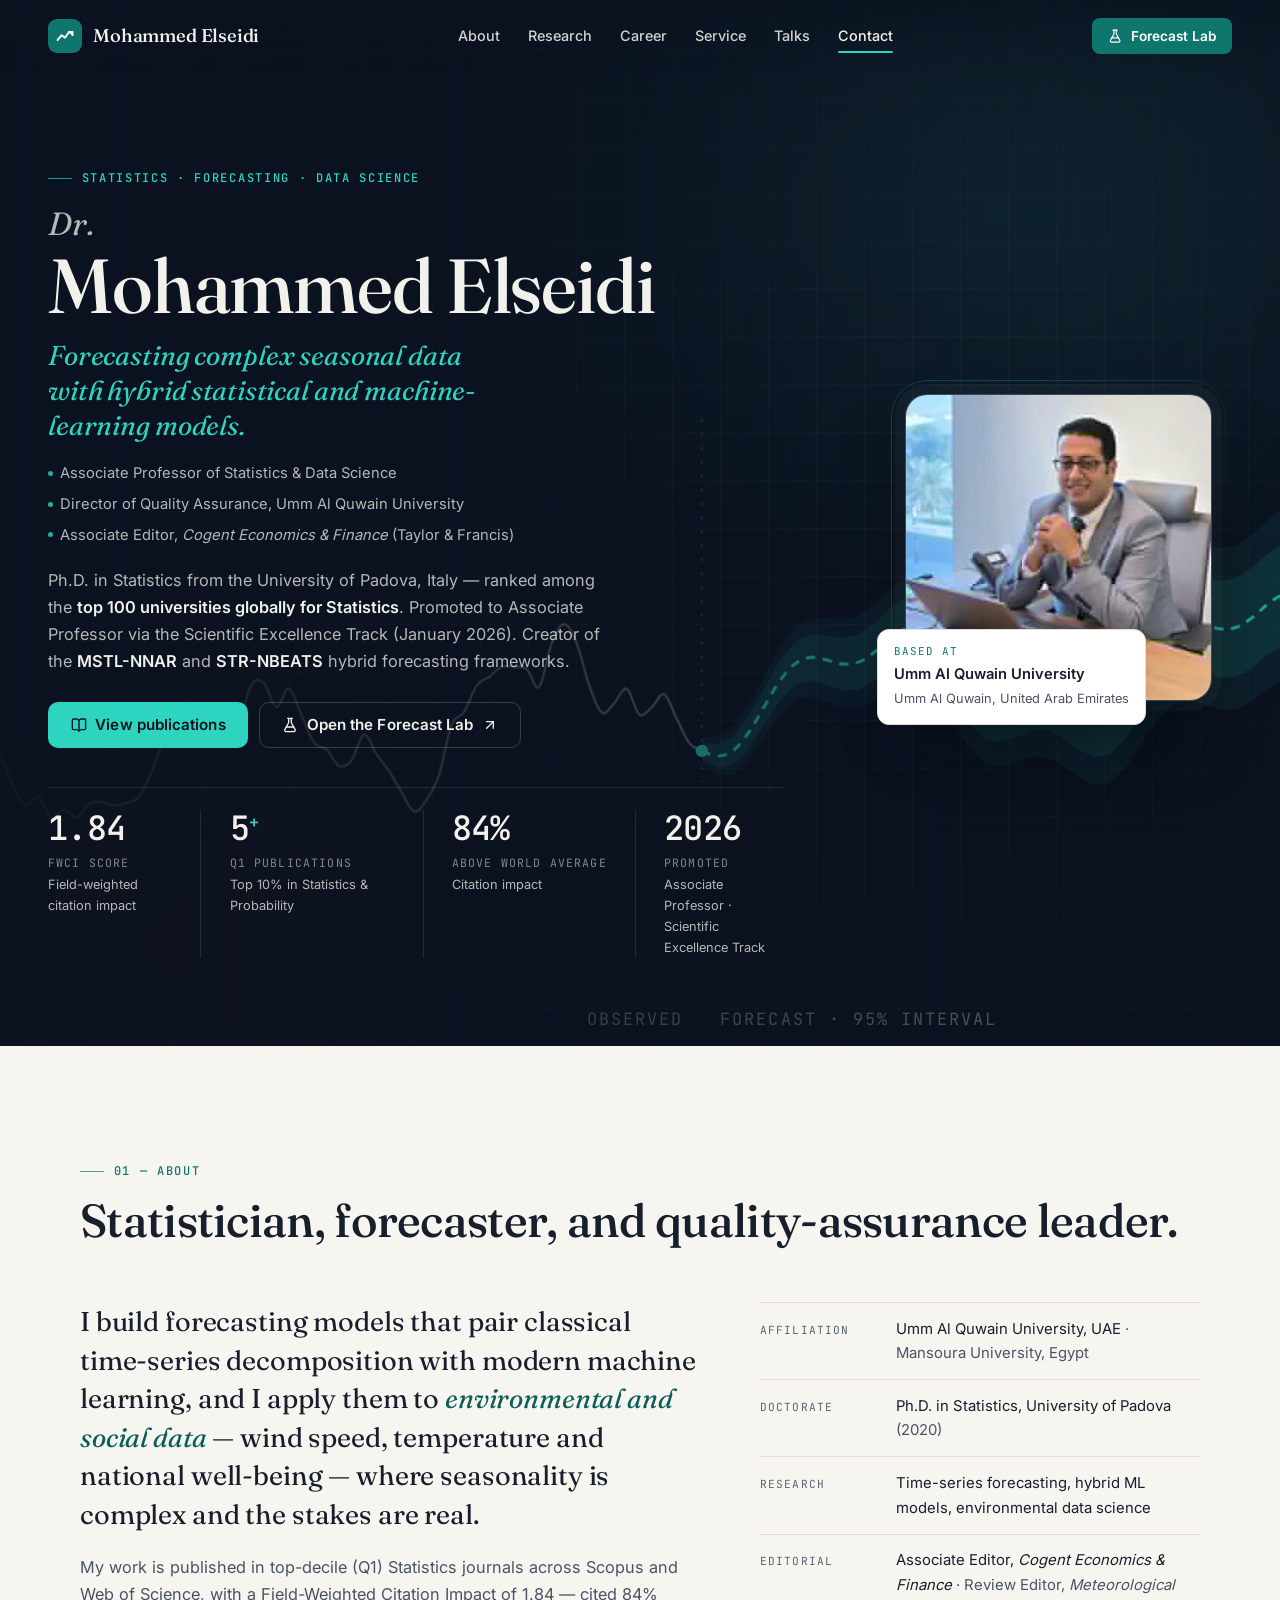
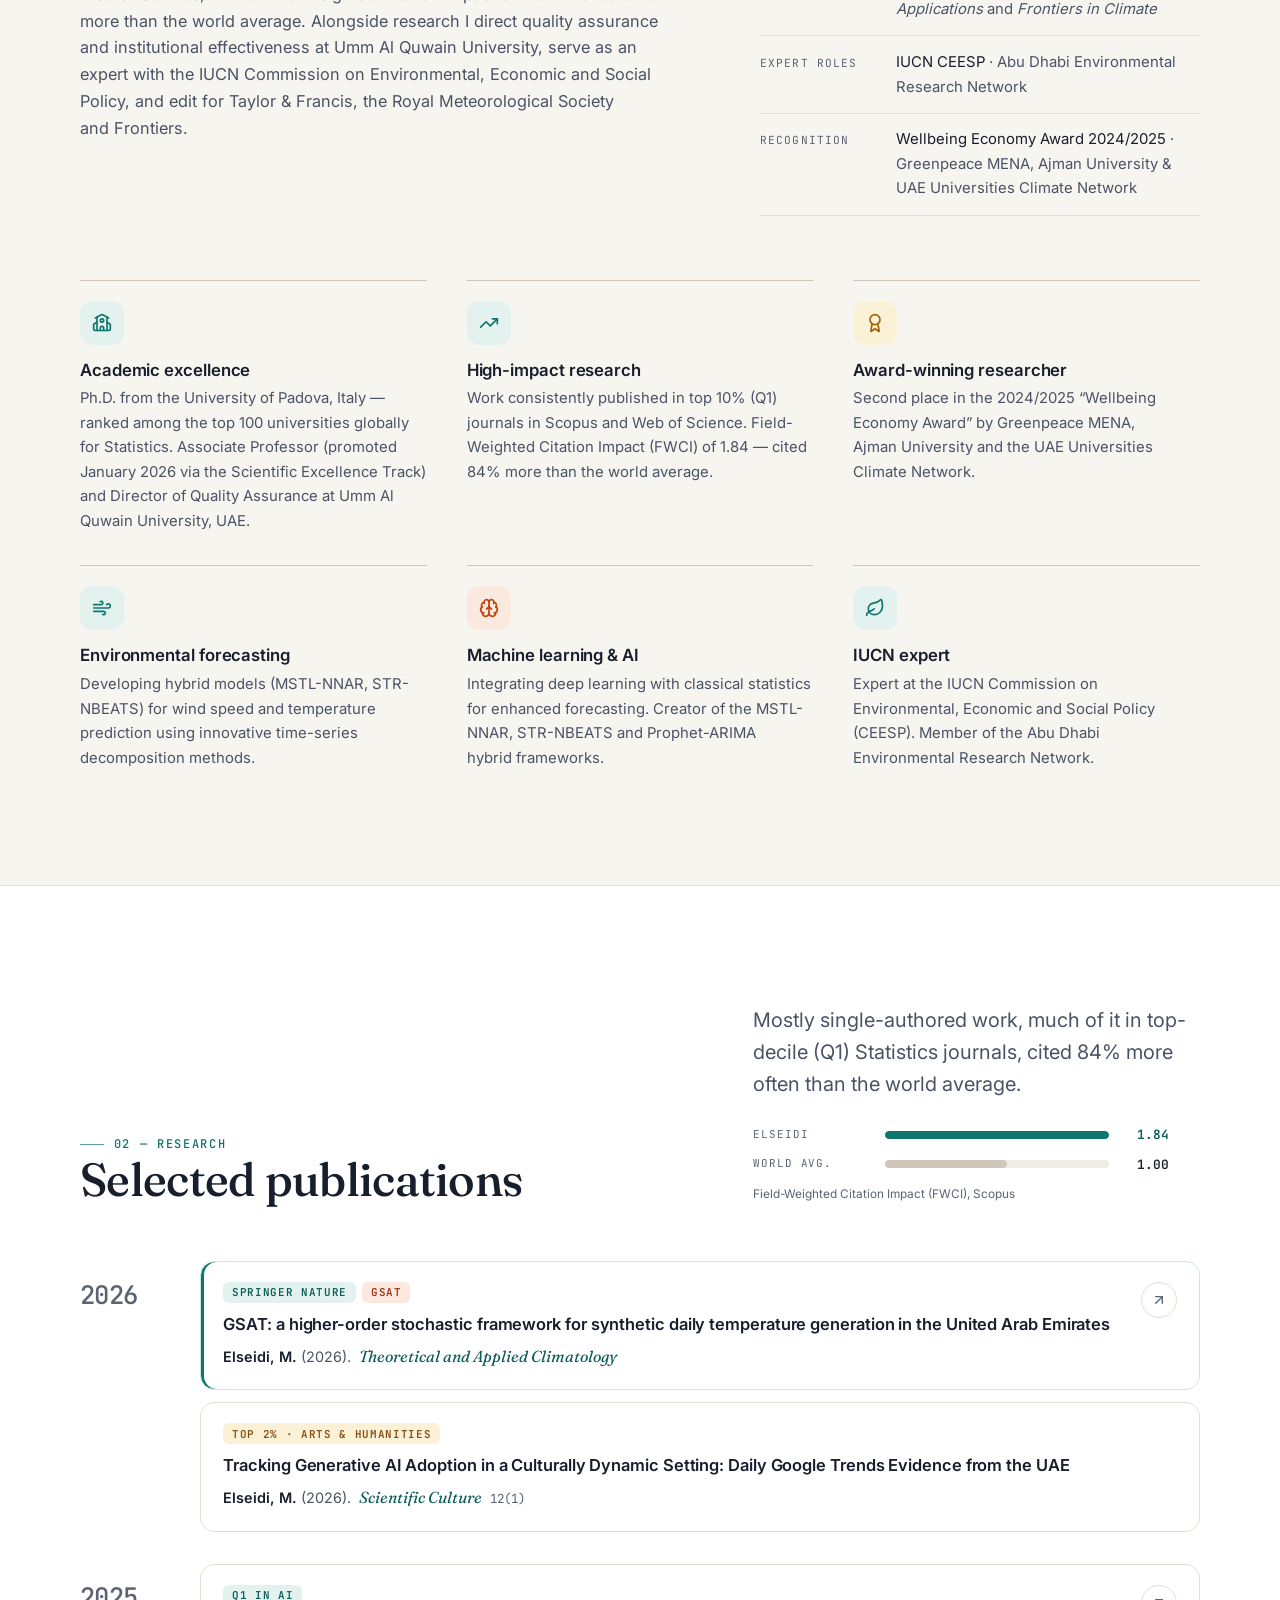
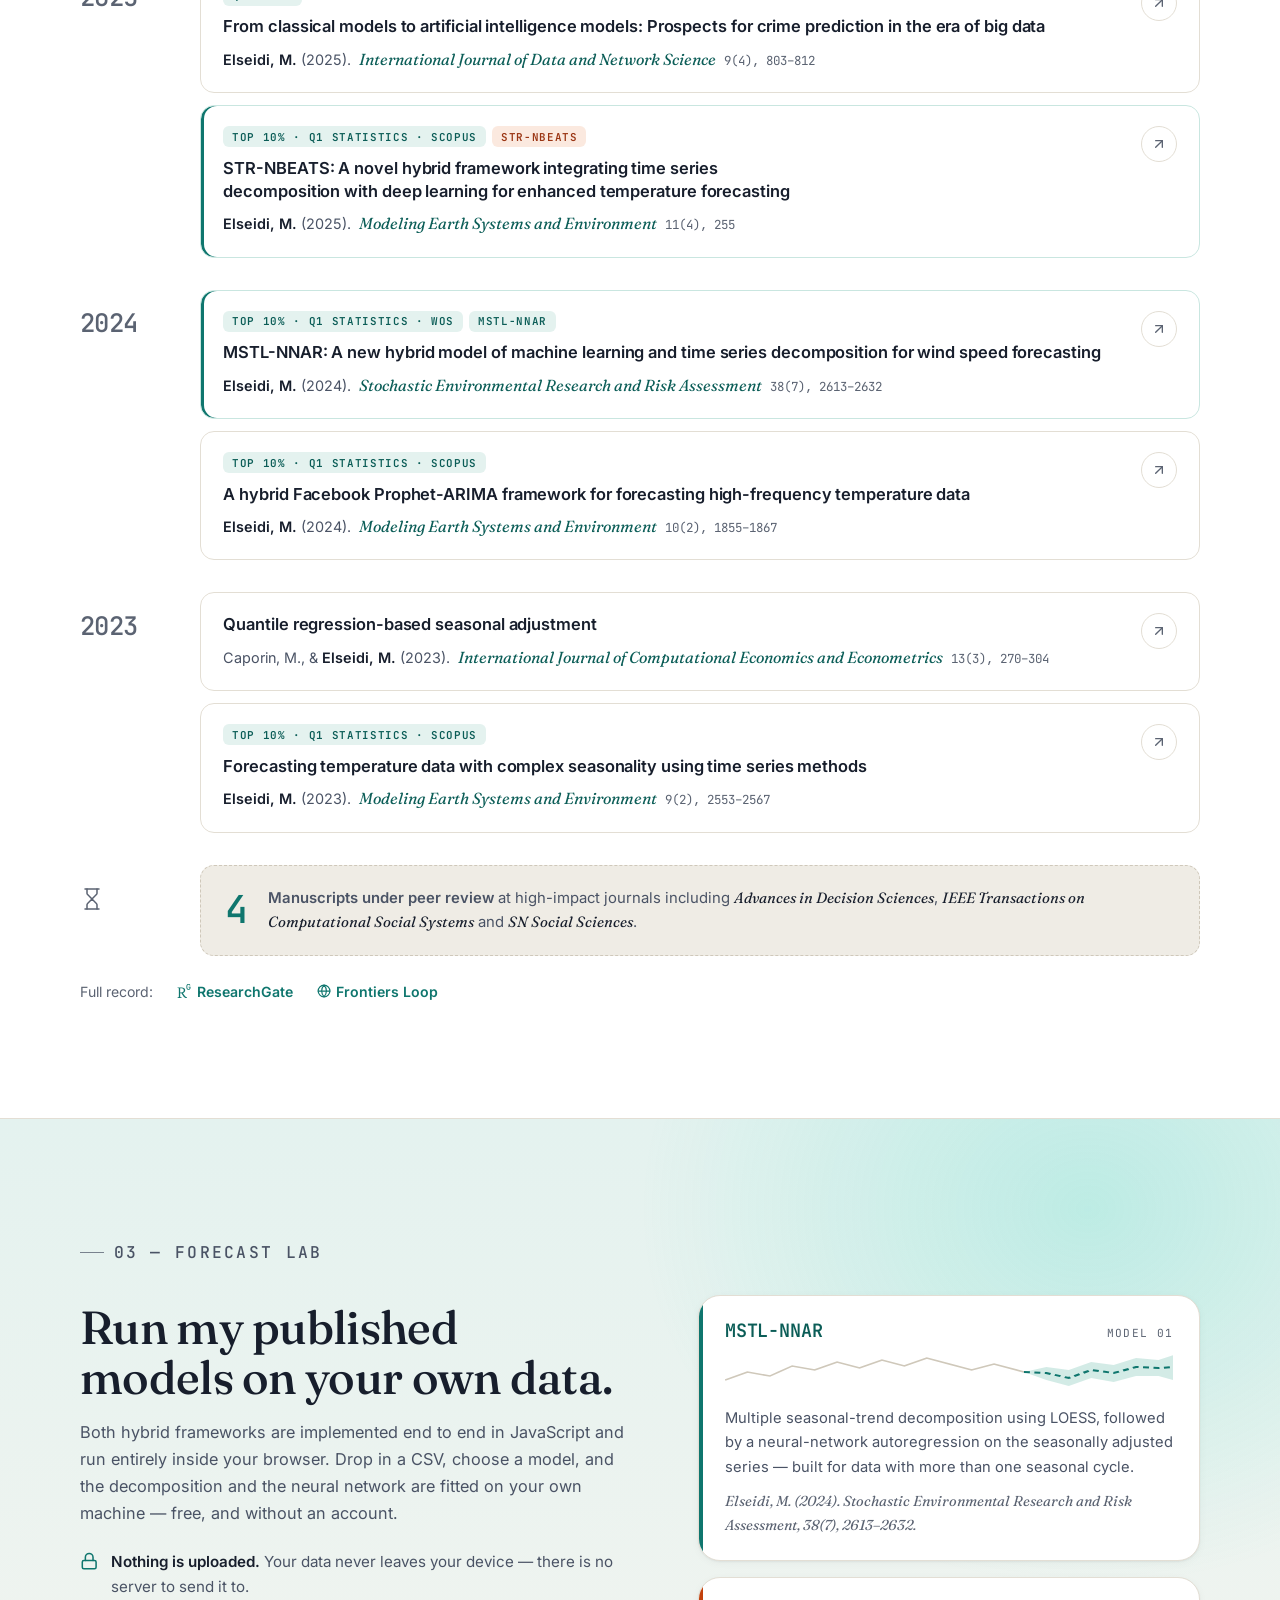
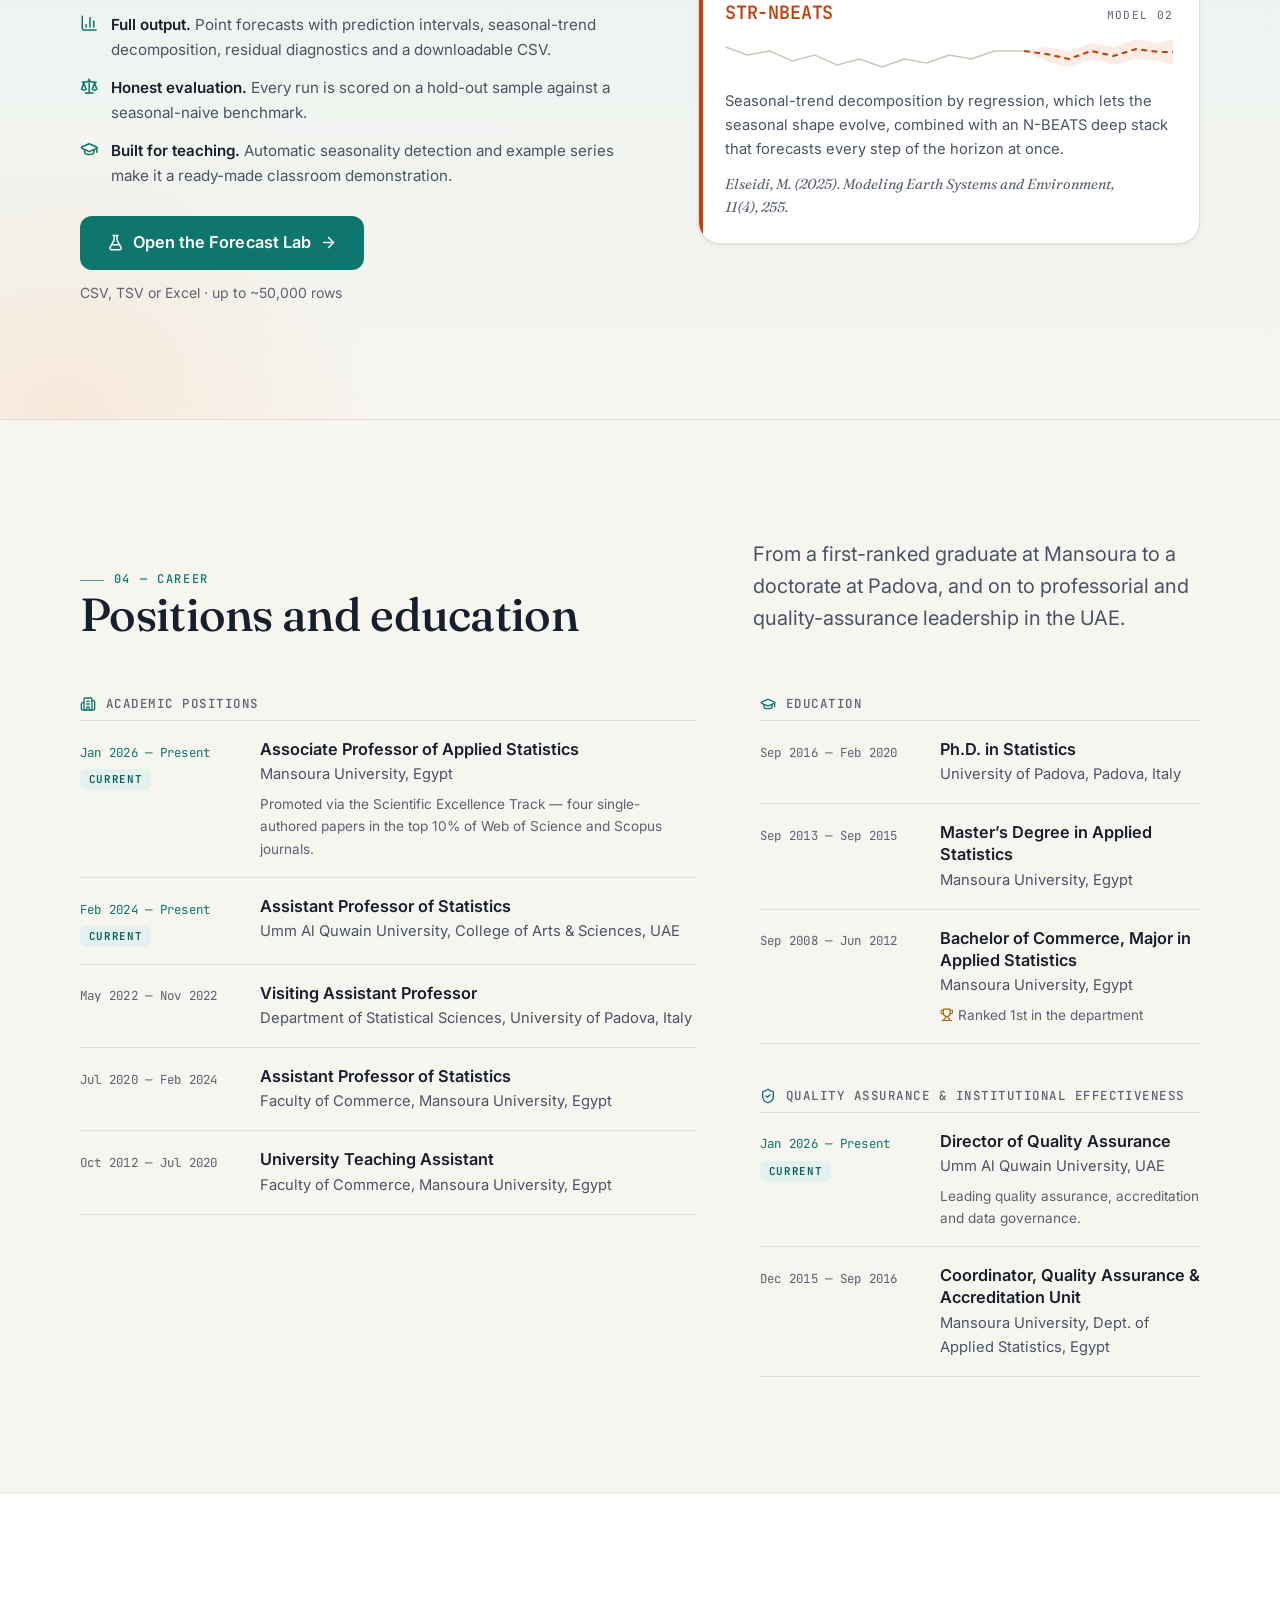
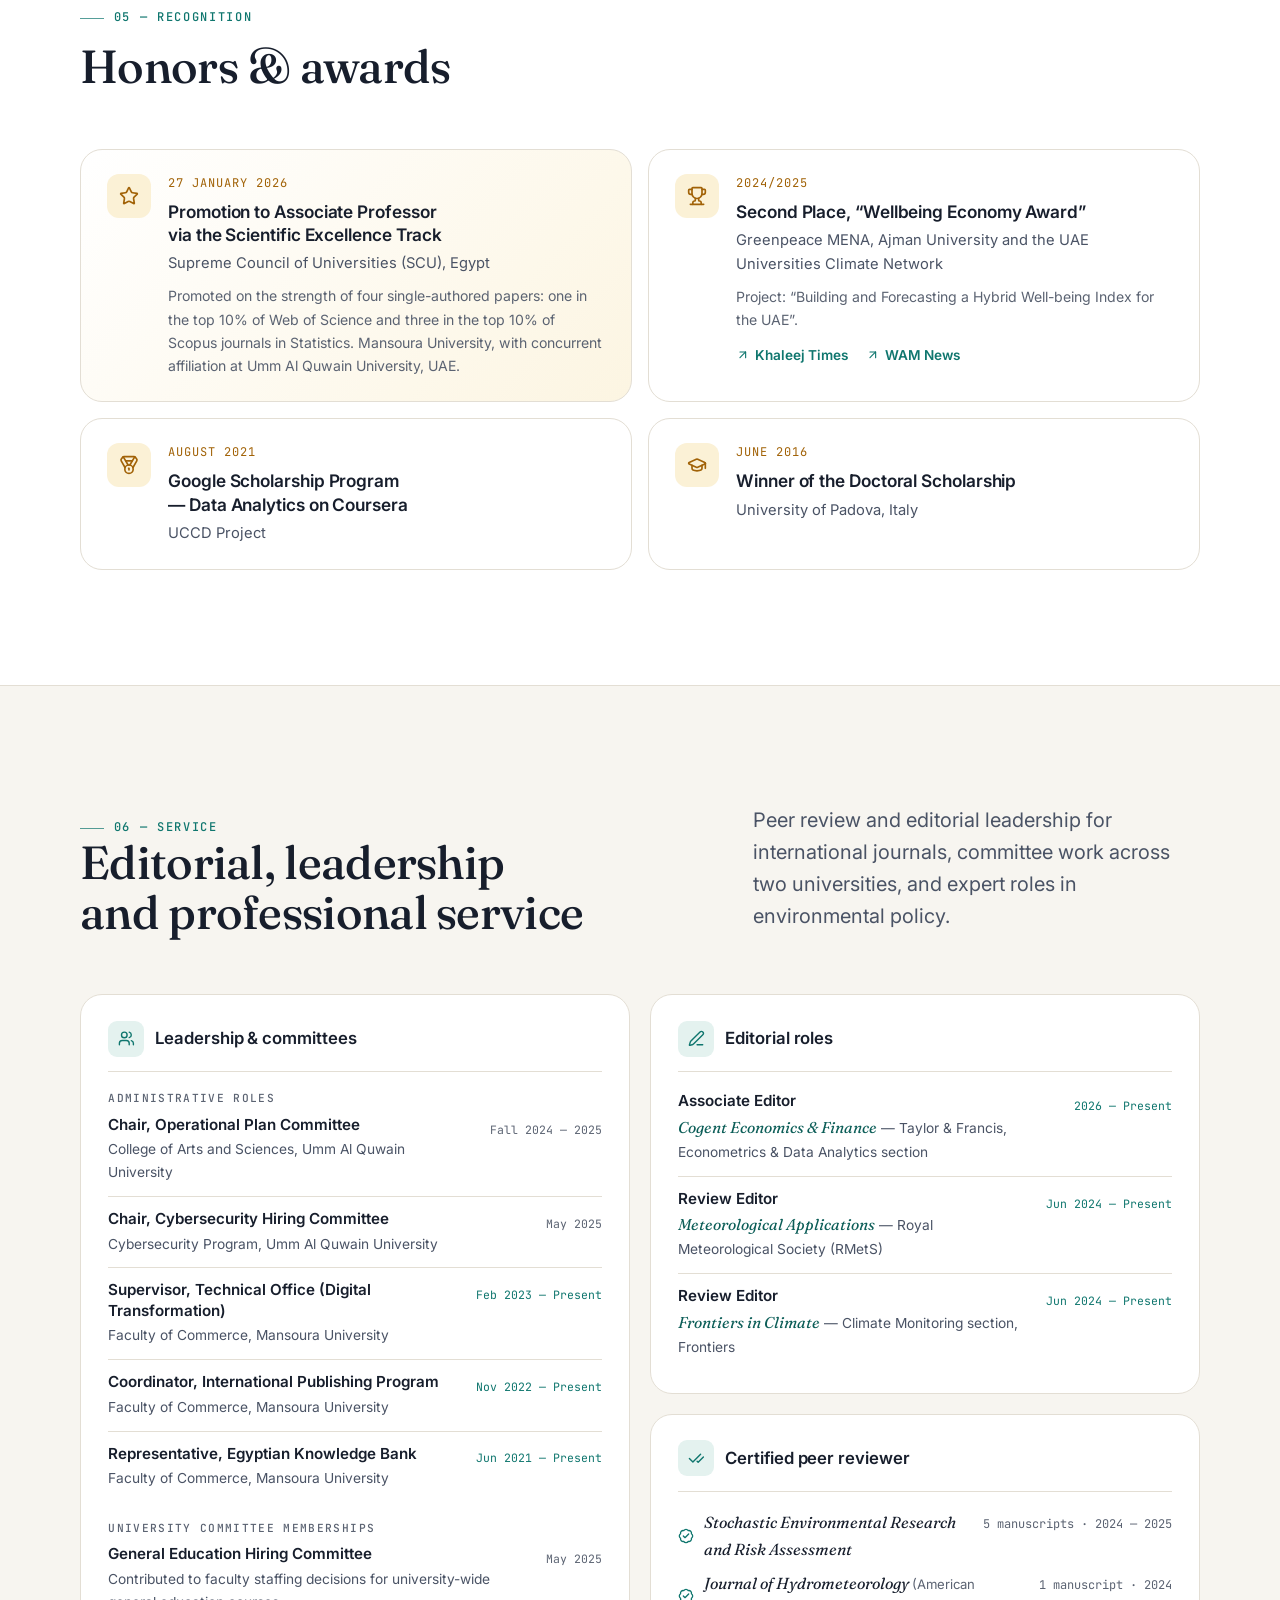
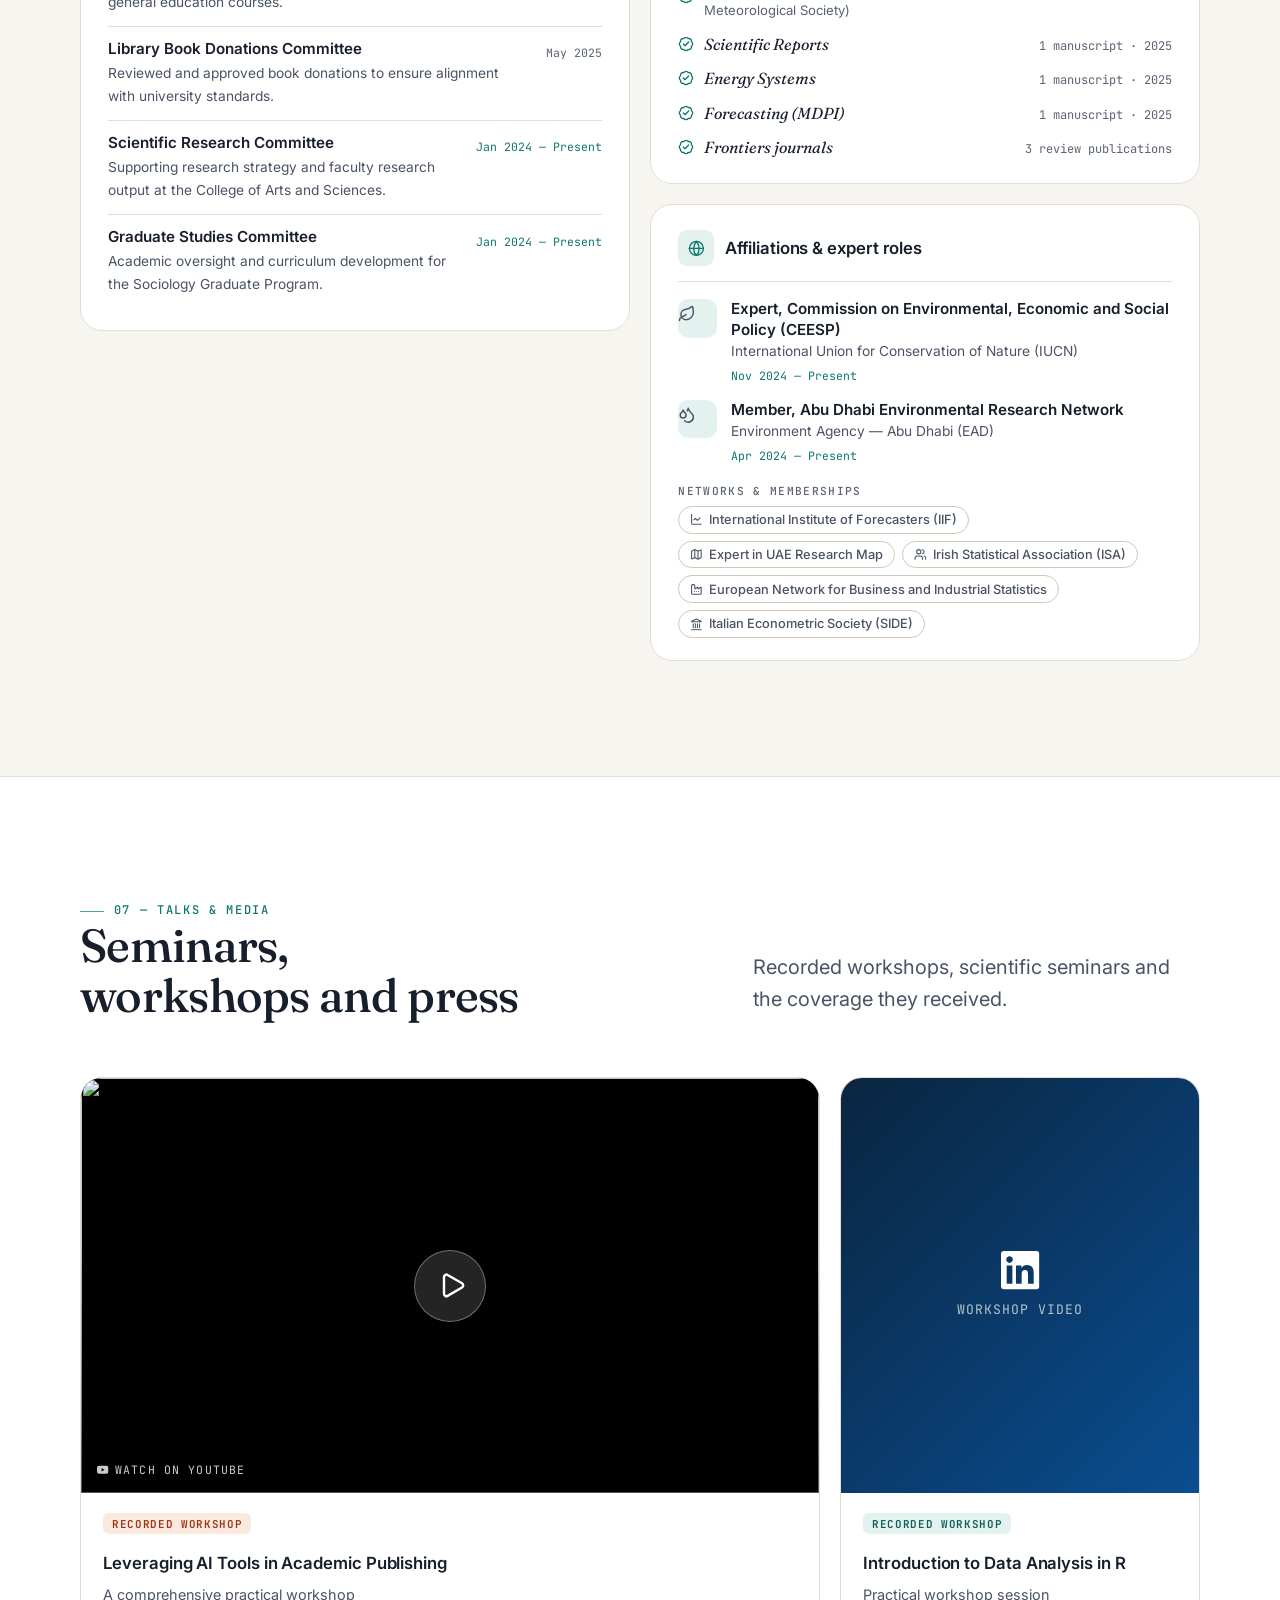
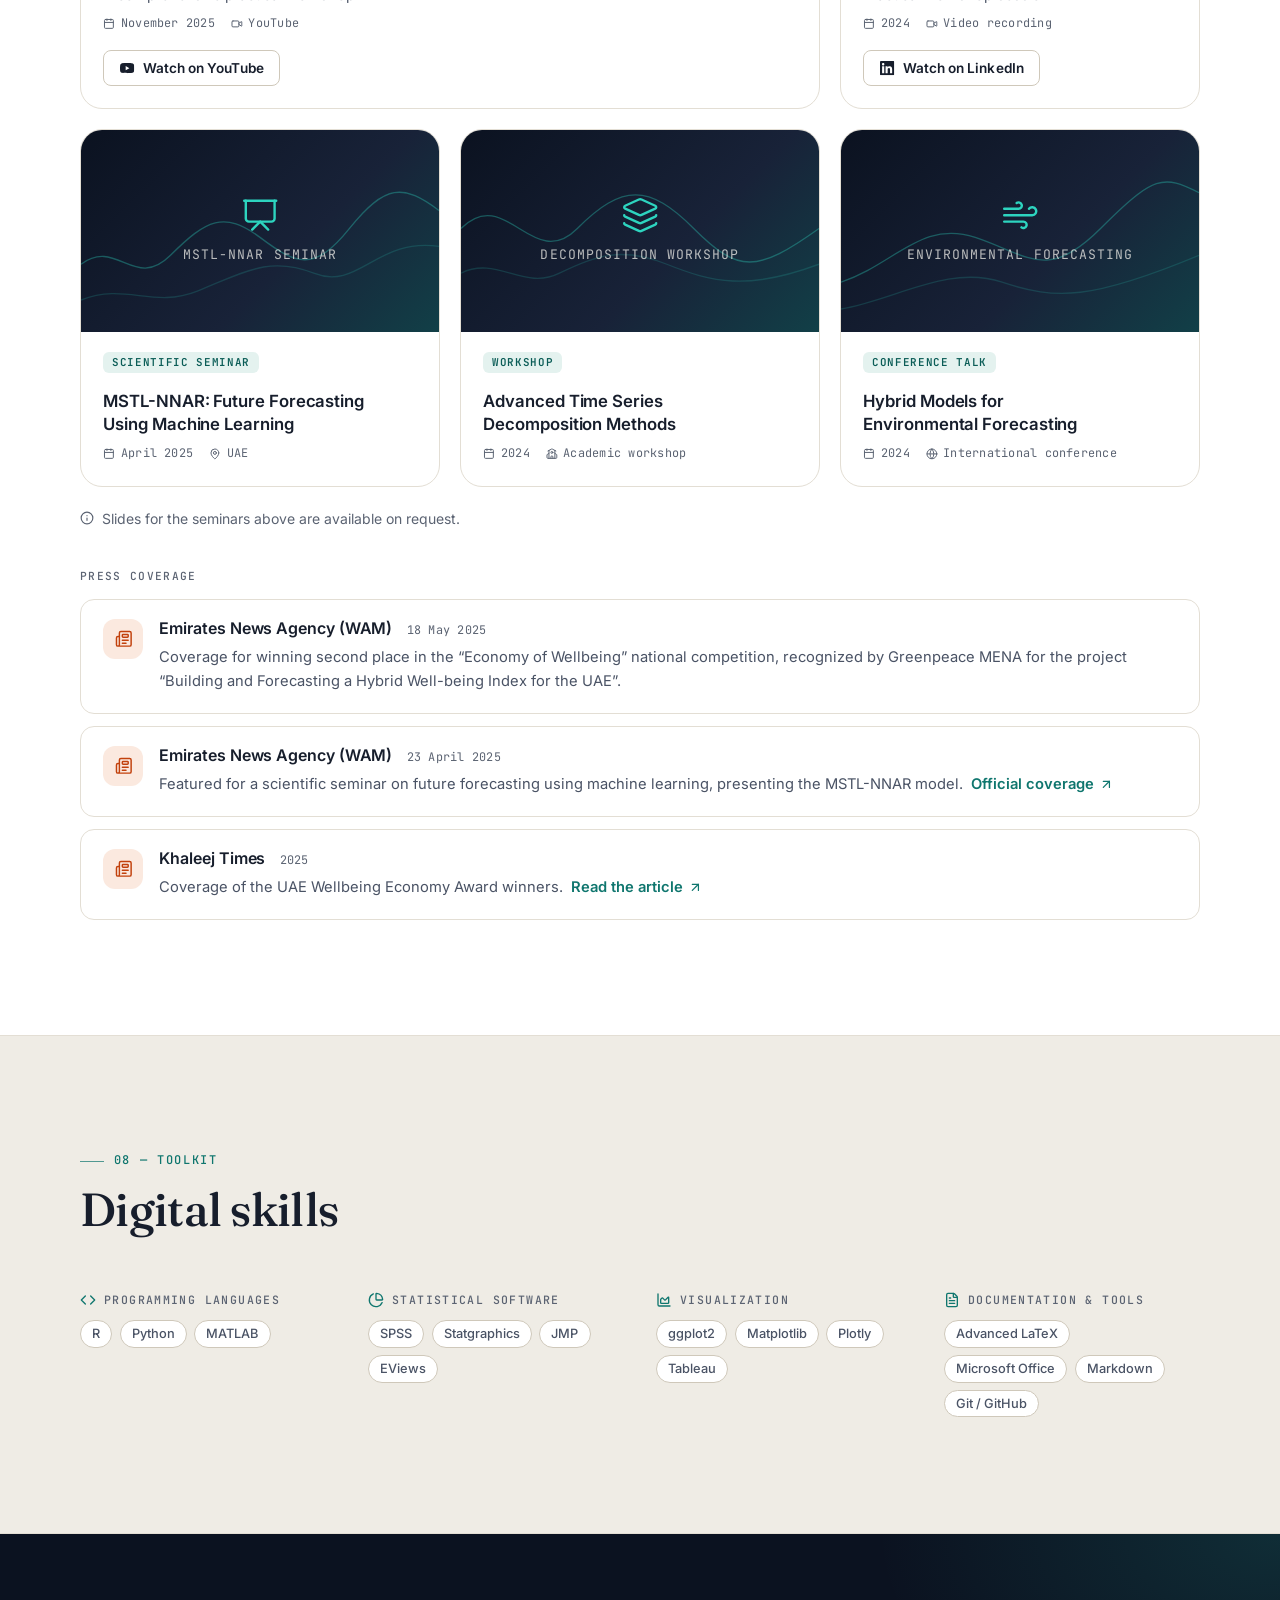
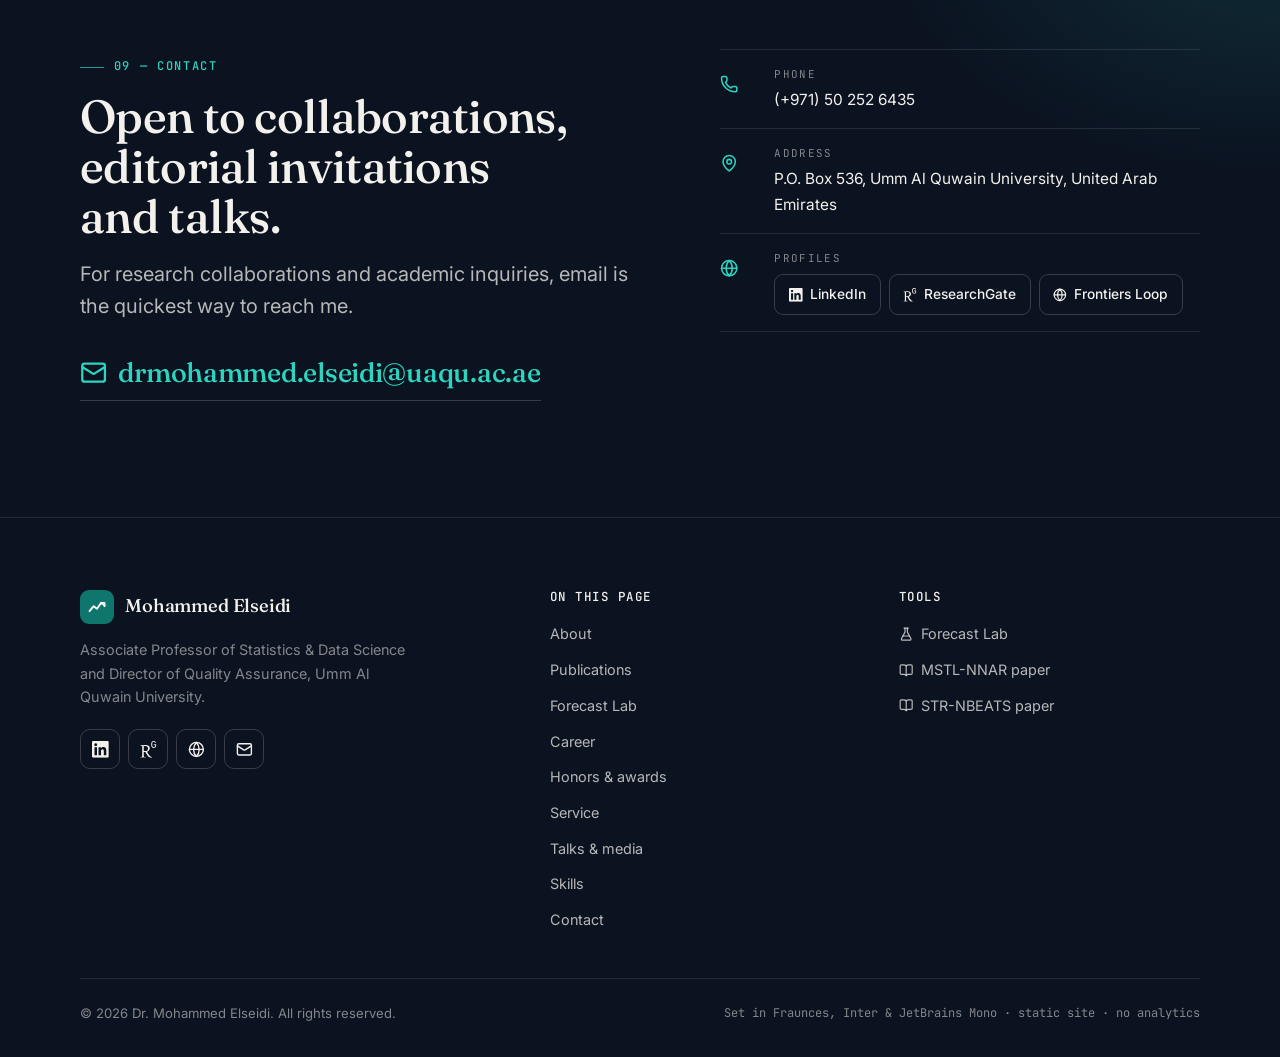
==== commit f5bc0eda: "Add the GSAT paper in Theoretical and Applied Climatology (2026) Lists "GSAT: a higher-order stochas" ====
--- a/index.html
+++ b/index.html
@@ -16,15 +16,11 @@
     <meta property="og:title" content="Dr. Mohammed Elseidi | Associate Professor of Statistics &amp; Data Science">
     <meta property="og:description" content="Time series forecasting researcher, creator of the MSTL-NNAR and STR-NBEATS hybrid frameworks. Associate Professor and Director of Quality Assurance, Umm Al Quwain University.">
     <meta property="og:url" content="https://melseidi.github.io/mohammed-elseidi-website/">
-    <meta property="og:image" content="https://melseidi.github.io/mohammed-elseidi-website/assets/og-card.jpg">
-    <meta property="og:image:width" content="1200">
-    <meta property="og:image:height" content="630">
-    <meta property="og:image:alt" content="Dr. Mohammed Elseidi, Associate Professor of Statistics and Data Science">
+    <meta property="og:image" content="https://melseidi.github.io/mohammed-elseidi-website/assets/profile.jpg">
     <meta property="og:site_name" content="Dr. Mohammed Elseidi">
     <meta property="profile:first_name" content="Mohammed">
     <meta property="profile:last_name" content="Elseidi">
-    <meta name="twitter:card" content="summary_large_image">
-    <meta name="twitter:image" content="https://melseidi.github.io/mohammed-elseidi-website/assets/og-card.jpg">
+    <meta name="twitter:card" content="summary">
     <meta name="twitter:title" content="Dr. Mohammed Elseidi | Statistics &amp; Data Science">
     <meta name="twitter:description" content="Time series forecasting, hybrid ML models, environmental data science. Try the models on your own data in the Forecast Lab.">
     <meta name="twitter:image" content="https://melseidi.github.io/mohammed-elseidi-website/assets/profile.jpg">
@@ -32,7 +28,6 @@
     <link rel="icon" href="favicon.svg" type="image/svg+xml">
     <link rel="icon" href="favicon-32.png" sizes="32x32" type="image/png">
     <link rel="apple-touch-icon" href="apple-touch-icon.png">
-    <link rel="manifest" href="site.webmanifest">
 
     <!-- Self-hosted fonts: no third-party requests -->
     <link rel="preload" href="assets/fonts/fraunces-latin.woff2" as="font" type="font/woff2" crossorigin>
@@ -74,99 +69,10 @@
       ]
     }
     </script>
-    <script type="application/ld+json">
-    {
-      "@context": "https://schema.org",
-      "@graph": [
-        {
-          "@type": "ScholarlyArticle",
-          "headline": "STR-NBEATS: A novel hybrid framework integrating time series decomposition with deep learning for enhanced temperature forecasting",
-          "author": {
-            "@type": "Person",
-            "name": "Mohammed Elseidi"
-          },
-          "datePublished": "2025",
-          "isPartOf": {
-            "@type": "Periodical",
-            "name": "Modeling Earth Systems and Environment"
-          },
-          "identifier": "https://doi.org/10.1007/s40808-025-02436-6",
-          "url": "https://link.springer.com/article/10.1007/s40808-025-02436-6"
-        },
-        {
-          "@type": "ScholarlyArticle",
-          "headline": "MSTL-NNAR: A new hybrid model of machine learning and time series decomposition for wind speed forecasting",
-          "author": {
-            "@type": "Person",
-            "name": "Mohammed Elseidi"
-          },
-          "datePublished": "2024",
-          "isPartOf": {
-            "@type": "Periodical",
-            "name": "Stochastic Environmental Research and Risk Assessment"
-          },
-          "identifier": "https://doi.org/10.1007/s00477-024-02701-7",
-          "url": "https://link.springer.com/article/10.1007/s00477-024-02701-7"
-        },
-        {
-          "@type": "ScholarlyArticle",
-          "headline": "A hybrid Facebook Prophet-ARIMA framework for forecasting high-frequency temperature data",
-          "author": {
-            "@type": "Person",
-            "name": "Mohammed Elseidi"
-          },
-          "datePublished": "2024",
-          "isPartOf": {
-            "@type": "Periodical",
-            "name": "Modeling Earth Systems and Environment"
-          },
-          "identifier": "https://doi.org/10.1007/s40808-023-01874-4",
-          "url": "https://link.springer.com/article/10.1007/s40808-023-01874-4"
-        },
-        {
-          "@type": "ScholarlyArticle",
-          "headline": "Quantile regression-based seasonal adjustment",
-          "author": [
-            {
-              "@type": "Person",
-              "name": "Massimiliano Caporin"
-            },
-            {
-              "@type": "Person",
-              "name": "Mohammed Elseidi"
-            }
-          ],
-          "datePublished": "2023",
-          "isPartOf": {
-            "@type": "Periodical",
-            "name": "International Journal of Computational Economics and Econometrics"
-          },
-          "identifier": "https://doi.org/10.1504/IJCEE.2023.132144",
-          "url": "https://www.inderscienceonline.com/doi/abs/10.1504/IJCEE.2023.132144"
-        },
-        {
-          "@type": "ScholarlyArticle",
-          "headline": "Forecasting temperature data with complex seasonality using time series methods",
-          "author": {
-            "@type": "Person",
-            "name": "Mohammed Elseidi"
-          },
-          "datePublished": "2023",
-          "isPartOf": {
-            "@type": "Periodical",
-            "name": "Modeling Earth Systems and Environment"
-          },
-          "identifier": "https://doi.org/10.1007/s40808-022-01632-y",
-          "url": "https://link.springer.com/article/10.1007/s40808-022-01632-y"
-        }
-      ]
-    }
-    </script>
 </head>
 <body>
-    <svg xmlns="http://www.w3.org/2000/svg" hidden aria-hidden="true" focusable="false" style="display:none"><symbol id="i-quote" viewBox="0 0 24 24" fill="none" stroke="currentColor" stroke-linecap="round" stroke-linejoin="round"><path d="M3 21c3 0 7-1 7-8V5c0-1.25-.756-2.017-2-2H4c-1.25 0-2 .75-2 1.972V11c0 1.25.75 2 2 2 1 0 1 0 1 1v1c0 1-1 2-2 2s-1 .008-1 1.031V21z"/><path d="M15 21c3 0 7-1 7-8V5c0-1.25-.757-2.017-2-2h-4c-1.25 0-2 .75-2 1.972V11c0 1.25.75 2 2 2h.75c0 2.25.25 4-2.75 4v3z"/></symbol><symbol id="i-copy" viewBox="0 0 24 24" fill="none" stroke="currentColor" stroke-linecap="round" stroke-linejoin="round"><rect width="14" height="14" x="8" y="8" rx="2" ry="2"/><path d="M4 16c-1.1 0-2-.9-2-2V4c0-1.1.9-2 2-2h10c1.1 0 2 .9 2 2"/></symbol><symbol id="i-check" viewBox="0 0 24 24" fill="none" stroke="currentColor" stroke-linecap="round" stroke-linejoin="round"><path d="M20 6 9 17l-5-5"/></symbol><symbol id="i-link" viewBox="0 0 24 24" fill="none" stroke="currentColor" stroke-linecap="round" stroke-linejoin="round"><path d="M10 13a5 5 0 0 0 7.54.54l3-3a5 5 0 0 0-7.07-7.07l-1.72 1.71"/><path d="M14 11a5 5 0 0 0-7.54-.54l-3 3a5 5 0 0 0 7.07 7.07l1.71-1.71"/></symbol><symbol id="i-download" viewBox="0 0 24 24" fill="none" stroke="currentColor" stroke-linecap="round" stroke-linejoin="round"><path d="M21 15v4a2 2 0 0 1-2 2H5a2 2 0 0 1-2-2v-4"/><polyline points="7 10 12 15 17 10"/><line x1="12" x2="12" y1="15" y2="3"/></symbol><symbol id="i-filter" viewBox="0 0 24 24" fill="none" stroke="currentColor" stroke-linecap="round" stroke-linejoin="round"><polygon points="22 3 2 3 10 12.46 10 19 14 21 14 12.46 22 3"/></symbol><symbol id="i-arrow-right" viewBox="0 0 24 24" fill="none" stroke="currentColor" stroke-linecap="round" stroke-linejoin="round"><path d="M5 12h14"/><path d="m12 5 7 7-7 7"/></symbol><symbol id="i-arrow-up" viewBox="0 0 24 24" fill="none" stroke="currentColor" stroke-linecap="round" stroke-linejoin="round"><path d="m5 12 7-7 7 7"/><path d="M12 19V5"/></symbol><symbol id="i-arrow-up-right" viewBox="0 0 24 24" fill="none" stroke="currentColor" stroke-linecap="round" stroke-linejoin="round"><path d="M7 7h10v10"/><path d="M7 17 17 7"/></symbol><symbol id="i-award" viewBox="0 0 24 24" fill="none" stroke="currentColor" stroke-linecap="round" stroke-linejoin="round"><path d="m15.477 12.89 1.515 8.526a.5.5 0 0 1-.81.47l-3.58-2.687a1 1 0 0 0-1.197 0l-3.586 2.686a.5.5 0 0 1-.81-.469l1.514-8.526"/><circle cx="12" cy="8" r="6"/></symbol><symbol id="i-badge-check" viewBox="0 0 24 24" fill="none" stroke="currentColor" stroke-linecap="round" stroke-linejoin="round"><path d="M3.85 8.62a4 4 0 0 1 4.78-4.77 4 4 0 0 1 6.74 0 4 4 0 0 1 4.78 4.78 4 4 0 0 1 0 6.74 4 4 0 0 1-4.77 4.78 4 4 0 0 1-6.75 0 4 4 0 0 1-4.78-4.77 4 4 0 0 1 0-6.76Z"/><path d="m16 9-5.5 5.5L8 12"/></symbol><symbol id="i-book-open" viewBox="0 0 24 24" fill="none" stroke="currentColor" stroke-linecap="round" stroke-linejoin="round"><path d="M12 5v16"/><path d="M20.001 19A2 2 0 0022 17V5a2 2 0 00-1.999-2L16 3.002A5 5 0 0012 5a5 5 0 00-4-2H4a2 2 0 00-2 2v12a2 2 0 001.999 2H8a5 5 0 014 2 5 5 0 014-2z"/></symbol><symbol id="i-brain" viewBox="0 0 24 24" fill="none" stroke="currentColor" stroke-linecap="round" stroke-linejoin="round"><path d="M12 18V5"/><path d="M15 13a4.17 4.17 0 0 1-3-4 4.17 4.17 0 0 1-3 4"/><path d="M17.598 6.5A3 3 0 1 0 12 5a3 3 0 1 0-5.598 1.5"/><path d="M17.997 5.125a4 4 0 0 1 2.526 5.77"/><path d="M18 18a4 4 0 0 0 2-7.464"/><path d="M19.967 17.483A4 4 0 1 1 12 18a4 4 0 1 1-7.967-.517"/><path d="M6 18a4 4 0 0 1-2-7.464"/><path d="M6.003 5.125a4 4 0 0 0-2.526 5.77"/></symbol><symbol id="i-building" viewBox="0 0 24 24" fill="none" stroke="currentColor" stroke-linecap="round" stroke-linejoin="round"><path d="M10 12h4"/><path d="M10 8h4"/><path d="M14 21v-3a2 2 0 0 0-4 0v3"/><path d="M6 10H4a2 2 0 0 0-2 2v7a2 2 0 0 0 2 2h16a2 2 0 0 0 2-2V9a2 2 0 0 0-2-2h-2"/><path d="M6 21V5a2 2 0 0 1 2-2h8a2 2 0 0 1 2 2v16"/></symbol><symbol id="i-calendar" viewBox="0 0 24 24" fill="none" stroke="currentColor" stroke-linecap="round" stroke-linejoin="round"><path d="M8 2v3"/><path d="M16 2v3"/><rect x="3" y="3" width="18" height="18" rx="2"/><path d="M3 9h18"/></symbol><symbol id="i-chart-area" viewBox="0 0 24 24" fill="none" stroke="currentColor" stroke-linecap="round" stroke-linejoin="round"><path d="M3 3v16a2 2 0 0 0 2 2h16"/><path d="M7 11.207a.5.5 0 0 1 .146-.353l2-2a.5.5 0 0 1 .708 0l3.292 3.292a.5.5 0 0 0 .708 0l4.292-4.292a.5.5 0 0 1 .854.353V16a1 1 0 0 1-1 1H8a1 1 0 0 1-1-1z"/></symbol><symbol id="i-chart-column" viewBox="0 0 24 24" fill="none" stroke="currentColor" stroke-linecap="round" stroke-linejoin="round"><path d="M3 3v16a2 2 0 0 0 2 2h16"/><path d="M18 17V9"/><path d="M13 17V5"/><path d="M8 17v-3"/></symbol><symbol id="i-chart-line" viewBox="0 0 24 24" fill="none" stroke="currentColor" stroke-linecap="round" stroke-linejoin="round"><path d="M3 3v16a2 2 0 0 0 2 2h16"/><path d="m19 9-5 5-4-4-3 3"/></symbol><symbol id="i-chart-pie" viewBox="0 0 24 24" fill="none" stroke="currentColor" stroke-linecap="round" stroke-linejoin="round"><path d="M21 12c.552 0 1.005-.449.95-.998a10 10 0 0 0-8.953-8.951c-.55-.055-.998.398-.998.95v8a1 1 0 0 0 1 1z"/><path d="M21.21 15.89A10 10 0 1 1 8 2.83"/></symbol><symbol id="i-check-check" viewBox="0 0 24 24" fill="none" stroke="currentColor" stroke-linecap="round" stroke-linejoin="round"><path d="M18 6 7 17l-5-5"/><path d="m22 10-7.5 7.5L13 16"/></symbol><symbol id="i-code" viewBox="0 0 24 24" fill="none" stroke="currentColor" stroke-linecap="round" stroke-linejoin="round"><path d="m16 18 6-6-6-6"/><path d="m8 6-6 6 6 6"/></symbol><symbol id="i-droplets" viewBox="0 0 24 24" fill="none" stroke="currentColor" stroke-linecap="round" stroke-linejoin="round"><path d="M7 16.3c2.2 0 4-1.83 4-4.05 0-1.16-.57-2.26-1.71-3.19S7.29 6.75 7 5.3c-.29 1.45-1.14 2.84-2.29 3.76S3 11.1 3 12.25c0 2.22 1.8 4.05 4 4.05z"/><path d="M12.56 6.6A10.97 10.97 0 0 0 14 3.02c.5 2.5 2 4.9 4 6.5s3 3.5 3 5.5a6.98 6.98 0 0 1-11.91 4.97"/></symbol><symbol id="i-factory" viewBox="0 0 24 24" fill="none" stroke="currentColor" stroke-linecap="round" stroke-linejoin="round"><path d="M12 16h.01"/><path d="M16 16h.01"/><path d="M3 19a2 2 0 0 0 2 2h14a2 2 0 0 0 2-2V8.5a.5.5 0 0 0-.769-.422l-4.462 2.844A.5.5 0 0 1 15 10.5v-2a.5.5 0 0 0-.769-.422L9.77 10.922A.5.5 0 0 1 9 10.5V5a2 2 0 0 0-2-2H5a2 2 0 0 0-2 2z"/><path d="M8 16h.01"/></symbol><symbol id="i-file-text" viewBox="0 0 24 24" fill="none" stroke="currentColor" stroke-linecap="round" stroke-linejoin="round"><path d="M6 22a2 2 0 0 1-2-2V4a2 2 0 0 1 2-2h8a2.4 2.4 0 0 1 1.704.706l3.588 3.588A2.4 2.4 0 0 1 20 8v12a2 2 0 0 1-2 2z"/><path d="M14 2v5a1 1 0 0 0 1 1h5"/><path d="M10 9H8"/><path d="M16 13H8"/><path d="M16 17H8"/></symbol><symbol id="i-flask" viewBox="0 0 24 24" fill="none" stroke="currentColor" stroke-linecap="round" stroke-linejoin="round"><path d="M14 2v6a2 2 0 0 0 .245.96l5.51 10.08A2 2 0 0 1 18 22H6a2 2 0 0 1-1.755-2.96l5.51-10.08A2 2 0 0 0 10 8V2"/><path d="M6.453 15h11.094"/><path d="M8.5 2h7"/></symbol><symbol id="i-globe" viewBox="0 0 24 24" fill="none" stroke="currentColor" stroke-linecap="round" stroke-linejoin="round"><circle cx="12" cy="12" r="10"/><path d="M12 2a14.5 14.5 0 0 0 0 20 14.5 14.5 0 0 0 0-20"/><path d="M2 12h20"/></symbol><symbol id="i-graduation-cap" viewBox="0 0 24 24" fill="none" stroke="currentColor" stroke-linecap="round" stroke-linejoin="round"><path d="M21.42 10.922a1 1 0 0 0-.019-1.838L12.83 5.18a2 2 0 0 0-1.66 0L2.6 9.08a1 1 0 0 0 0 1.832l8.57 3.908a2 2 0 0 0 1.66 0z"/><path d="M22 10v6"/><path d="M6 12.5V16a6 3 0 0 0 12 0v-3.5"/></symbol><symbol id="i-hourglass" viewBox="0 0 24 24" fill="none" stroke="currentColor" stroke-linecap="round" stroke-linejoin="round"><path d="M5 22h14"/><path d="M5 2h14"/><path d="M17 22v-4.172a2 2 0 0 0-.586-1.414L12 12l-4.414 4.414A2 2 0 0 0 7 17.828V22"/><path d="M7 2v4.172a2 2 0 0 0 .586 1.414L12 12l4.414-4.414A2 2 0 0 0 17 6.172V2"/></symbol><symbol id="i-info" viewBox="0 0 24 24" fill="none" stroke="currentColor" stroke-linecap="round" stroke-linejoin="round"><circle cx="12" cy="12" r="10"/><path d="M12 16v-4"/><path d="M12 8h.01"/></symbol><symbol id="i-landmark" viewBox="0 0 24 24" fill="none" stroke="currentColor" stroke-linecap="round" stroke-linejoin="round"><path d="M10 18v-7"/><path d="M11.119 2.205a2 2 0 0 1 1.762 0l7.84 3.846A.5.5 0 0 1 20.5 7h-17a.5.5 0 0 1-.22-.949z"/><path d="M14 18v-7"/><path d="M18 18v-7"/><path d="M3 22h18"/><path d="M6 18v-7"/></symbol><symbol id="i-layers" viewBox="0 0 24 24" fill="none" stroke="currentColor" stroke-linecap="round" stroke-linejoin="round"><path d="M12.83 2.18a2 2 0 0 0-1.66 0L2.6 6.08a1 1 0 0 0 0 1.83l8.58 3.91a2 2 0 0 0 1.66 0l8.58-3.9a1 1 0 0 0 0-1.83z"/><path d="M2 12a1 1 0 0 0 .58.91l8.6 3.91a2 2 0 0 0 1.65 0l8.58-3.9A1 1 0 0 0 22 12"/><path d="M2 17a1 1 0 0 0 .58.91l8.6 3.91a2 2 0 0 0 1.65 0l8.58-3.9A1 1 0 0 0 22 17"/></symbol><symbol id="i-leaf" viewBox="0 0 24 24" fill="none" stroke="currentColor" stroke-linecap="round" stroke-linejoin="round"><path d="M11 20a10 10 0 0010-10 25.9 25.9 0 00-1.04-7.281 1 1 0 00-1.755-.325C15.833 5.5 13 5.5 9.8 6.1A7 7 0 0011 20"/><path d="M2 21a5 5 0 012.911-4.544C7.613 15.212 8.351 15.24 11 13"/></symbol><symbol id="i-linkedin" viewBox="0 0 24 24"><path fill="currentColor" d="M20.447 20.452h-3.554v-5.569c0-1.328-.027-3.037-1.852-3.037-1.853 0-2.136 1.445-2.136 2.939v5.667H9.351V9h3.414v1.561h.046c.477-.9 1.637-1.85 3.37-1.85 3.601 0 4.267 2.37 4.267 5.455v6.286zM5.337 7.433c-1.144 0-2.063-.926-2.063-2.065 0-1.138.92-2.063 2.063-2.063 1.14 0 2.064.925 2.064 2.063 0 1.139-.925 2.065-2.064 2.065zm1.782 13.019H3.555V9h3.564v11.452zM22.225 0H1.771C.792 0 0 .774 0 1.729v20.542C0 23.227.792 24 1.771 24h20.451C23.2 24 24 23.227 24 22.271V1.729C24 .774 23.2 0 22.222 0h.003z"/></symbol><symbol id="i-lock" viewBox="0 0 24 24" fill="none" stroke="currentColor" stroke-linecap="round" stroke-linejoin="round"><rect width="18" height="11" x="3" y="11" rx="2" ry="2"/><path d="M7 11V7a5 5 0 0 1 10 0v4"/></symbol><symbol id="i-mail" viewBox="0 0 24 24" fill="none" stroke="currentColor" stroke-linecap="round" stroke-linejoin="round"><path d="m22 7-8.991 5.727a2 2 0 0 1-2.009 0L2 7"/><rect x="2" y="4" width="20" height="16" rx="2"/></symbol><symbol id="i-map" viewBox="0 0 24 24" fill="none" stroke="currentColor" stroke-linecap="round" stroke-linejoin="round"><path d="M14.106 5.553a2 2 0 0 0 1.788 0l3.659-1.83A1 1 0 0 1 21 4.619v12.764a1 1 0 0 1-.553.894l-4.553 2.277a2 2 0 0 1-1.788 0l-4.212-2.106a2 2 0 0 0-1.788 0l-3.659 1.83A1 1 0 0 1 3 19.381V6.618a1 1 0 0 1 .553-.894l4.553-2.277a2 2 0 0 1 1.788 0z"/><path d="M15 5.764v15"/><path d="M9 3.236v15"/></symbol><symbol id="i-map-pin" viewBox="0 0 24 24" fill="none" stroke="currentColor" stroke-linecap="round" stroke-linejoin="round"><path d="M20 10c0 4.993-5.539 10.193-7.399 11.799a1 1 0 0 1-1.202 0C9.539 20.193 4 14.993 4 10a8 8 0 0 1 16 0"/><circle cx="12" cy="10" r="3"/></symbol><symbol id="i-medal" viewBox="0 0 24 24" fill="none" stroke="currentColor" stroke-linecap="round" stroke-linejoin="round"><path d="M7.21 15 2.66 7.14a2 2 0 0 1 .13-2.2L4.4 2.8A2 2 0 0 1 6 2h12a2 2 0 0 1 1.6.8l1.6 2.14a2 2 0 0 1 .14 2.2L16.79 15"/><path d="M11 12 5.12 2.2"/><path d="m13 12 5.88-9.8"/><path d="M8 7h8"/><circle cx="12" cy="17" r="5"/><path d="M12 18v-2h-.5"/></symbol><symbol id="i-menu" viewBox="0 0 24 24" fill="none" stroke="currentColor" stroke-linecap="round" stroke-linejoin="round"><path d="M4 5h16"/><path d="M4 12h16"/><path d="M4 19h16"/></symbol><symbol id="i-newspaper" viewBox="0 0 24 24" fill="none" stroke="currentColor" stroke-linecap="round" stroke-linejoin="round"><path d="M15 18h-5"/><path d="M18 14h-8"/><path d="M4 22h16a2 2 0 0 0 2-2V4a2 2 0 0 0-2-2H8a2 2 0 0 0-2 2v16a2 2 0 0 1-4 0v-9a2 2 0 0 1 2-2h2"/><rect width="8" height="4" x="10" y="6" rx="1"/></symbol><symbol id="i-pen-line" viewBox="0 0 24 24" fill="none" stroke="currentColor" stroke-linecap="round" stroke-linejoin="round"><path d="M13 21h8"/><path d="M21.174 6.812a1 1 0 0 0-3.986-3.987L3.842 16.174a2 2 0 0 0-.5.83l-1.321 4.352a.5.5 0 0 0 .623.622l4.353-1.32a2 2 0 0 0 .83-.497z"/></symbol><symbol id="i-phone" viewBox="0 0 24 24" fill="none" stroke="currentColor" stroke-linecap="round" stroke-linejoin="round"><path d="M13.832 16.568a1 1 0 0 0 1.213-.303l.355-.465A2 2 0 0 1 17 15h3a2 2 0 0 1 2 2v3a2 2 0 0 1-2 2A18 18 0 0 1 2 4a2 2 0 0 1 2-2h3a2 2 0 0 1 2 2v3a2 2 0 0 1-.8 1.6l-.468.351a1 1 0 0 0-.292 1.233 14 14 0 0 0 6.392 6.384"/></symbol><symbol id="i-play" viewBox="0 0 24 24" fill="none" stroke="currentColor" stroke-linecap="round" stroke-linejoin="round"><path d="M5 5a2 2 0 0 1 3.008-1.728l11.997 6.998a2 2 0 0 1 .003 3.458l-12 7A2 2 0 0 1 5 19z"/></symbol><symbol id="i-presentation" viewBox="0 0 24 24" fill="none" stroke="currentColor" stroke-linecap="round" stroke-linejoin="round"><path d="M2 3h20"/><path d="M21 3v11a2 2 0 0 1-2 2H5a2 2 0 0 1-2-2V3"/><path d="m7 21 5-5 5 5"/></symbol><symbol id="i-researchgate" viewBox="0 0 24 24"><path fill="currentColor" d="M19.586 0c-.818 0-1.508.19-2.073.565-.563.377-.97.936-1.213 1.68a3.193 3.193 0 0 0-.112.437 8.365 8.365 0 0 0-.078.53 9 9 0 0 0-.05.727c-.01.282-.013.621-.013 1.016a31.121 31.123 0 0 0 .014 1.017 9 9 0 0 0 .05.727 7.946 7.946 0 0 0 .077.53h-.005a3.334 3.334 0 0 0 .113.438c.245.743.65 1.303 1.214 1.68.565.376 1.256.564 2.075.564.8 0 1.536-.213 2.105-.603.57-.39.94-.916 1.175-1.65.076-.235.135-.558.177-.93a10.9 10.9 0 0 0 .043-1.207v-.82c0-.095-.047-.142-.14-.142h-3.064c-.094 0-.14.047-.14.141v.956c0 .094.046.14.14.14h1.666c.056 0 .084.03.084.086 0 .36 0 .62-.036.865-.038.244-.1.447-.147.606-.108.385-.348.664-.638.876-.29.212-.738.35-1.227.35-.545 0-.901-.15-1.21-.353-.306-.203-.517-.454-.67-.915a3.136 3.136 0 0 1-.147-.762 17.366 17.367 0 0 1-.034-.656c-.01-.26-.014-.572-.014-.939a26.401 26.403 0 0 1 .014-.938 15.821 15.822 0 0 1 .035-.656 3.19 3.19 0 0 1 .148-.76 1.89 1.89 0 0 1 .742-1.01c.344-.244.593-.352 1.137-.352.508 0 .815.096 1.144.303.33.207.528.492.764.925.047.094.111.118.198.07l1.044-.43c.075-.048.09-.115.042-.199a3.549 3.549 0 0 0-.466-.742 3 3 0 0 0-.679-.607 3.313 3.313 0 0 0-.903-.41A4.068 4.068 0 0 0 19.586 0zM8.217 5.836c-1.69 0-3.036.086-4.297.086-1.146 0-2.291 0-3.007-.029v.831l1.088.2c.744.144 1.174.488 1.174 2.264v11.288c0 1.777-.43 2.12-1.174 2.263l-1.088.2v.832c.773-.029 2.12-.086 3.465-.086 1.29 0 2.951.057 3.667.086v-.831l-1.49-.2c-.773-.115-1.174-.487-1.174-2.264v-4.784c.688.057 1.29.057 2.206.057 1.748 3.123 3.41 5.472 4.355 6.56.86 1.032 2.177 1.691 3.839 1.691.487 0 1.003-.086 1.318-.23v-.744c-1.031 0-2.063-.716-2.808-1.518-1.26-1.376-2.95-3.582-4.355-6.074 2.32-.545 4.04-2.722 4.04-4.9 0-3.208-2.492-4.698-5.758-4.698zm-.515 1.29c2.406 0 3.839 1.26 3.839 3.552 0 2.263-1.547 3.782-4.097 3.782-.974 0-1.404-.03-2.063-.086v-7.19c.66-.059 1.547-.059 2.32-.059z"/></symbol><symbol id="i-scale" viewBox="0 0 24 24" fill="none" stroke="currentColor" stroke-linecap="round" stroke-linejoin="round"><path d="M12 3v18"/><path d="m19 8 3 8a5 5 0 0 1-6 0zV7"/><path d="M3 7h1a17 17 0 0 0 8-2 17 17 0 0 0 8 2h1"/><path d="m5 8 3 8a5 5 0 0 1-6 0zV7"/><path d="M7 21h10"/></symbol><symbol id="i-school" viewBox="0 0 24 24" fill="none" stroke="currentColor" stroke-linecap="round" stroke-linejoin="round"><path d="M14 21v-3a2 2 0 0 0-4 0v3"/><path d="M18 4.933V21"/><path d="m4 6 7.106-3.79a2 2 0 0 1 1.788 0L20 6"/><path d="m6 11-3.52 2.147a1 1 0 0 0-.48.854V19a2 2 0 0 0 2 2h16a2 2 0 0 0 2-2v-5a1 1 0 0 0-.48-.853L18 11"/><path d="M6 4.933V21"/><circle cx="12" cy="9" r="2"/></symbol><symbol id="i-shield-check" viewBox="0 0 24 24" fill="none" stroke="currentColor" stroke-linecap="round" stroke-linejoin="round"><path d="M20 13c0 5-3.5 7.5-7.66 8.95a1 1 0 0 1-.67-.01C7.5 20.5 4 18 4 13V6a1 1 0 0 1 1-1c2 0 4.5-1.2 6.24-2.72a1.17 1.17 0 0 1 1.52 0C14.51 3.81 17 5 19 5a1 1 0 0 1 1 1z"/><path d="m9 12 2 2 4-4"/></symbol><symbol id="i-star" viewBox="0 0 24 24" fill="none" stroke="currentColor" stroke-linecap="round" stroke-linejoin="round"><path d="M11.525 2.295a.53.53 0 0 1 .95 0l2.31 4.679a2.123 2.123 0 0 0 1.595 1.16l5.166.756a.53.53 0 0 1 .294.904l-3.736 3.638a2.123 2.123 0 0 0-.611 1.878l.882 5.14a.53.53 0 0 1-.771.56l-4.618-2.428a2.122 2.122 0 0 0-1.973 0L6.396 21.01a.53.53 0 0 1-.77-.56l.881-5.139a2.122 2.122 0 0 0-.611-1.879L2.16 9.795a.53.53 0 0 1 .294-.906l5.165-.755a2.122 2.122 0 0 0 1.597-1.16z"/></symbol><symbol id="i-trending-up" viewBox="0 0 24 24" fill="none" stroke="currentColor" stroke-linecap="round" stroke-linejoin="round"><path d="M16 7h6v6"/><path d="m22 7-8.5 8.5-5-5L2 17"/></symbol><symbol id="i-trophy" viewBox="0 0 24 24" fill="none" stroke="currentColor" stroke-linecap="round" stroke-linejoin="round"><path d="M10 14.66V17a1 1 0 0 1-1 1 2 2 0 0 0-2 2v2"/><path d="M14 14.66V17a1 1 0 0 0 1 1 2 2 0 0 1 2 2v2"/><path d="M17.916 10H19.5A2.5 2.5 0 0 0 22 7.5V5a1 1 0 0 0-1-1h-3"/><path d="M4 22h16"/><path d="M6 9a6 6 0 0 0 12 0V3a1 1 0 0 0-1-1H7a1 1 0 0 0-1 1z"/><path d="M6.084 10H4.5A2.5 2.5 0 0 1 2 7.5V5a1 1 0 0 1 1-1h3"/></symbol><symbol id="i-users" viewBox="0 0 24 24" fill="none" stroke="currentColor" stroke-linecap="round" stroke-linejoin="round"><path d="M16 21v-2a4 4 0 0 0-4-4H6a4 4 0 0 0-4 4v2"/><path d="M16 3.128a4 4 0 0 1 0 7.744"/><path d="M22 21v-2a4 4 0 0 0-3-3.87"/><circle cx="9" cy="7" r="4"/></symbol><symbol id="i-video" viewBox="0 0 24 24" fill="none" stroke="currentColor" stroke-linecap="round" stroke-linejoin="round"><path d="m16 13 5.223 3.482a.5.5 0 0 0 .777-.416V7.87a.5.5 0 0 0-.752-.432L16 10.5"/><rect x="2" y="6" width="14" height="12" rx="2"/></symbol><symbol id="i-wind" viewBox="0 0 24 24" fill="none" stroke="currentColor" stroke-linecap="round" stroke-linejoin="round"><path d="M12.8 19.6A2 2 0 1 0 14 16H2"/><path d="M17.5 8a2.5 2.5 0 1 1 2 4H2"/><path d="M9.8 4.4A2 2 0 1 1 11 8H2"/></symbol><symbol id="i-x" viewBox="0 0 24 24" fill="none" stroke="currentColor" stroke-linecap="round" stroke-linejoin="round"><path d="M18 6 6 18"/><path d="m6 6 12 12"/></symbol><symbol id="i-youtube" viewBox="0 0 24 24"><path fill="currentColor" d="M23.498 6.186a3.016 3.016 0 0 0-2.122-2.136C19.505 3.545 12 3.545 12 3.545s-7.505 0-9.377.505A3.017 3.017 0 0 0 .502 6.186C0 8.07 0 12 0 12s0 3.93.502 5.814a3.016 3.016 0 0 0 2.122 2.136c1.871.505 9.376.505 9.376.505s7.505 0 9.377-.505a3.015 3.015 0 0 0 2.122-2.136C24 15.93 24 12 24 12s0-3.93-.502-5.814zM9.545 15.568V8.432L15.818 12l-6.273 3.568z"/></symbol></svg>
+    <svg xmlns="http://www.w3.org/2000/svg" hidden aria-hidden="true" focusable="false" style="display:none"><symbol id="i-arrow-right" viewBox="0 0 24 24" fill="none" stroke="currentColor" stroke-linecap="round" stroke-linejoin="round"><path d="M5 12h14"/><path d="m12 5 7 7-7 7"/></symbol><symbol id="i-arrow-up" viewBox="0 0 24 24" fill="none" stroke="currentColor" stroke-linecap="round" stroke-linejoin="round"><path d="m5 12 7-7 7 7"/><path d="M12 19V5"/></symbol><symbol id="i-arrow-up-right" viewBox="0 0 24 24" fill="none" stroke="currentColor" stroke-linecap="round" stroke-linejoin="round"><path d="M7 7h10v10"/><path d="M7 17 17 7"/></symbol><symbol id="i-award" viewBox="0 0 24 24" fill="none" stroke="currentColor" stroke-linecap="round" stroke-linejoin="round"><path d="m15.477 12.89 1.515 8.526a.5.5 0 0 1-.81.47l-3.58-2.687a1 1 0 0 0-1.197 0l-3.586 2.686a.5.5 0 0 1-.81-.469l1.514-8.526"/><circle cx="12" cy="8" r="6"/></symbol><symbol id="i-badge-check" viewBox="0 0 24 24" fill="none" stroke="currentColor" stroke-linecap="round" stroke-linejoin="round"><path d="M3.85 8.62a4 4 0 0 1 4.78-4.77 4 4 0 0 1 6.74 0 4 4 0 0 1 4.78 4.78 4 4 0 0 1 0 6.74 4 4 0 0 1-4.77 4.78 4 4 0 0 1-6.75 0 4 4 0 0 1-4.78-4.77 4 4 0 0 1 0-6.76Z"/><path d="m16 9-5.5 5.5L8 12"/></symbol><symbol id="i-book-open" viewBox="0 0 24 24" fill="none" stroke="currentColor" stroke-linecap="round" stroke-linejoin="round"><path d="M12 5v16"/><path d="M20.001 19A2 2 0 0022 17V5a2 2 0 00-1.999-2L16 3.002A5 5 0 0012 5a5 5 0 00-4-2H4a2 2 0 00-2 2v12a2 2 0 001.999 2H8a5 5 0 014 2 5 5 0 014-2z"/></symbol><symbol id="i-brain" viewBox="0 0 24 24" fill="none" stroke="currentColor" stroke-linecap="round" stroke-linejoin="round"><path d="M12 18V5"/><path d="M15 13a4.17 4.17 0 0 1-3-4 4.17 4.17 0 0 1-3 4"/><path d="M17.598 6.5A3 3 0 1 0 12 5a3 3 0 1 0-5.598 1.5"/><path d="M17.997 5.125a4 4 0 0 1 2.526 5.77"/><path d="M18 18a4 4 0 0 0 2-7.464"/><path d="M19.967 17.483A4 4 0 1 1 12 18a4 4 0 1 1-7.967-.517"/><path d="M6 18a4 4 0 0 1-2-7.464"/><path d="M6.003 5.125a4 4 0 0 0-2.526 5.77"/></symbol><symbol id="i-building" viewBox="0 0 24 24" fill="none" stroke="currentColor" stroke-linecap="round" stroke-linejoin="round"><path d="M10 12h4"/><path d="M10 8h4"/><path d="M14 21v-3a2 2 0 0 0-4 0v3"/><path d="M6 10H4a2 2 0 0 0-2 2v7a2 2 0 0 0 2 2h16a2 2 0 0 0 2-2V9a2 2 0 0 0-2-2h-2"/><path d="M6 21V5a2 2 0 0 1 2-2h8a2 2 0 0 1 2 2v16"/></symbol><symbol id="i-calendar" viewBox="0 0 24 24" fill="none" stroke="currentColor" stroke-linecap="round" stroke-linejoin="round"><path d="M8 2v3"/><path d="M16 2v3"/><rect x="3" y="3" width="18" height="18" rx="2"/><path d="M3 9h18"/></symbol><symbol id="i-chart-area" viewBox="0 0 24 24" fill="none" stroke="currentColor" stroke-linecap="round" stroke-linejoin="round"><path d="M3 3v16a2 2 0 0 0 2 2h16"/><path d="M7 11.207a.5.5 0 0 1 .146-.353l2-2a.5.5 0 0 1 .708 0l3.292 3.292a.5.5 0 0 0 .708 0l4.292-4.292a.5.5 0 0 1 .854.353V16a1 1 0 0 1-1 1H8a1 1 0 0 1-1-1z"/></symbol><symbol id="i-chart-column" viewBox="0 0 24 24" fill="none" stroke="currentColor" stroke-linecap="round" stroke-linejoin="round"><path d="M3 3v16a2 2 0 0 0 2 2h16"/><path d="M18 17V9"/><path d="M13 17V5"/><path d="M8 17v-3"/></symbol><symbol id="i-chart-line" viewBox="0 0 24 24" fill="none" stroke="currentColor" stroke-linecap="round" stroke-linejoin="round"><path d="M3 3v16a2 2 0 0 0 2 2h16"/><path d="m19 9-5 5-4-4-3 3"/></symbol><symbol id="i-chart-pie" viewBox="0 0 24 24" fill="none" stroke="currentColor" stroke-linecap="round" stroke-linejoin="round"><path d="M21 12c.552 0 1.005-.449.95-.998a10 10 0 0 0-8.953-8.951c-.55-.055-.998.398-.998.95v8a1 1 0 0 0 1 1z"/><path d="M21.21 15.89A10 10 0 1 1 8 2.83"/></symbol><symbol id="i-check-check" viewBox="0 0 24 24" fill="none" stroke="currentColor" stroke-linecap="round" stroke-linejoin="round"><path d="M18 6 7 17l-5-5"/><path d="m22 10-7.5 7.5L13 16"/></symbol><symbol id="i-code" viewBox="0 0 24 24" fill="none" stroke="currentColor" stroke-linecap="round" stroke-linejoin="round"><path d="m16 18 6-6-6-6"/><path d="m8 6-6 6 6 6"/></symbol><symbol id="i-droplets" viewBox="0 0 24 24" fill="none" stroke="currentColor" stroke-linecap="round" stroke-linejoin="round"><path d="M7 16.3c2.2 0 4-1.83 4-4.05 0-1.16-.57-2.26-1.71-3.19S7.29 6.75 7 5.3c-.29 1.45-1.14 2.84-2.29 3.76S3 11.1 3 12.25c0 2.22 1.8 4.05 4 4.05z"/><path d="M12.56 6.6A10.97 10.97 0 0 0 14 3.02c.5 2.5 2 4.9 4 6.5s3 3.5 3 5.5a6.98 6.98 0 0 1-11.91 4.97"/></symbol><symbol id="i-factory" viewBox="0 0 24 24" fill="none" stroke="currentColor" stroke-linecap="round" stroke-linejoin="round"><path d="M12 16h.01"/><path d="M16 16h.01"/><path d="M3 19a2 2 0 0 0 2 2h14a2 2 0 0 0 2-2V8.5a.5.5 0 0 0-.769-.422l-4.462 2.844A.5.5 0 0 1 15 10.5v-2a.5.5 0 0 0-.769-.422L9.77 10.922A.5.5 0 0 1 9 10.5V5a2 2 0 0 0-2-2H5a2 2 0 0 0-2 2z"/><path d="M8 16h.01"/></symbol><symbol id="i-file-text" viewBox="0 0 24 24" fill="none" stroke="currentColor" stroke-linecap="round" stroke-linejoin="round"><path d="M6 22a2 2 0 0 1-2-2V4a2 2 0 0 1 2-2h8a2.4 2.4 0 0 1 1.704.706l3.588 3.588A2.4 2.4 0 0 1 20 8v12a2 2 0 0 1-2 2z"/><path d="M14 2v5a1 1 0 0 0 1 1h5"/><path d="M10 9H8"/><path d="M16 13H8"/><path d="M16 17H8"/></symbol><symbol id="i-flask" viewBox="0 0 24 24" fill="none" stroke="currentColor" stroke-linecap="round" stroke-linejoin="round"><path d="M14 2v6a2 2 0 0 0 .245.96l5.51 10.08A2 2 0 0 1 18 22H6a2 2 0 0 1-1.755-2.96l5.51-10.08A2 2 0 0 0 10 8V2"/><path d="M6.453 15h11.094"/><path d="M8.5 2h7"/></symbol><symbol id="i-globe" viewBox="0 0 24 24" fill="none" stroke="currentColor" stroke-linecap="round" stroke-linejoin="round"><circle cx="12" cy="12" r="10"/><path d="M12 2a14.5 14.5 0 0 0 0 20 14.5 14.5 0 0 0 0-20"/><path d="M2 12h20"/></symbol><symbol id="i-graduation-cap" viewBox="0 0 24 24" fill="none" stroke="currentColor" stroke-linecap="round" stroke-linejoin="round"><path d="M21.42 10.922a1 1 0 0 0-.019-1.838L12.83 5.18a2 2 0 0 0-1.66 0L2.6 9.08a1 1 0 0 0 0 1.832l8.57 3.908a2 2 0 0 0 1.66 0z"/><path d="M22 10v6"/><path d="M6 12.5V16a6 3 0 0 0 12 0v-3.5"/></symbol><symbol id="i-hourglass" viewBox="0 0 24 24" fill="none" stroke="currentColor" stroke-linecap="round" stroke-linejoin="round"><path d="M5 22h14"/><path d="M5 2h14"/><path d="M17 22v-4.172a2 2 0 0 0-.586-1.414L12 12l-4.414 4.414A2 2 0 0 0 7 17.828V22"/><path d="M7 2v4.172a2 2 0 0 0 .586 1.414L12 12l4.414-4.414A2 2 0 0 0 17 6.172V2"/></symbol><symbol id="i-info" viewBox="0 0 24 24" fill="none" stroke="currentColor" stroke-linecap="round" stroke-linejoin="round"><circle cx="12" cy="12" r="10"/><path d="M12 16v-4"/><path d="M12 8h.01"/></symbol><symbol id="i-landmark" viewBox="0 0 24 24" fill="none" stroke="currentColor" stroke-linecap="round" stroke-linejoin="round"><path d="M10 18v-7"/><path d="M11.119 2.205a2 2 0 0 1 1.762 0l7.84 3.846A.5.5 0 0 1 20.5 7h-17a.5.5 0 0 1-.22-.949z"/><path d="M14 18v-7"/><path d="M18 18v-7"/><path d="M3 22h18"/><path d="M6 18v-7"/></symbol><symbol id="i-layers" viewBox="0 0 24 24" fill="none" stroke="currentColor" stroke-linecap="round" stroke-linejoin="round"><path d="M12.83 2.18a2 2 0 0 0-1.66 0L2.6 6.08a1 1 0 0 0 0 1.83l8.58 3.91a2 2 0 0 0 1.66 0l8.58-3.9a1 1 0 0 0 0-1.83z"/><path d="M2 12a1 1 0 0 0 .58.91l8.6 3.91a2 2 0 0 0 1.65 0l8.58-3.9A1 1 0 0 0 22 12"/><path d="M2 17a1 1 0 0 0 .58.91l8.6 3.91a2 2 0 0 0 1.65 0l8.58-3.9A1 1 0 0 0 22 17"/></symbol><symbol id="i-leaf" viewBox="0 0 24 24" fill="none" stroke="currentColor" stroke-linecap="round" stroke-linejoin="round"><path d="M11 20a10 10 0 0010-10 25.9 25.9 0 00-1.04-7.281 1 1 0 00-1.755-.325C15.833 5.5 13 5.5 9.8 6.1A7 7 0 0011 20"/><path d="M2 21a5 5 0 012.911-4.544C7.613 15.212 8.351 15.24 11 13"/></symbol><symbol id="i-linkedin" viewBox="0 0 24 24"><path fill="currentColor" d="M20.447 20.452h-3.554v-5.569c0-1.328-.027-3.037-1.852-3.037-1.853 0-2.136 1.445-2.136 2.939v5.667H9.351V9h3.414v1.561h.046c.477-.9 1.637-1.85 3.37-1.85 3.601 0 4.267 2.37 4.267 5.455v6.286zM5.337 7.433c-1.144 0-2.063-.926-2.063-2.065 0-1.138.92-2.063 2.063-2.063 1.14 0 2.064.925 2.064 2.063 0 1.139-.925 2.065-2.064 2.065zm1.782 13.019H3.555V9h3.564v11.452zM22.225 0H1.771C.792 0 0 .774 0 1.729v20.542C0 23.227.792 24 1.771 24h20.451C23.2 24 24 23.227 24 22.271V1.729C24 .774 23.2 0 22.222 0h.003z"/></symbol><symbol id="i-lock" viewBox="0 0 24 24" fill="none" stroke="currentColor" stroke-linecap="round" stroke-linejoin="round"><rect width="18" height="11" x="3" y="11" rx="2" ry="2"/><path d="M7 11V7a5 5 0 0 1 10 0v4"/></symbol><symbol id="i-mail" viewBox="0 0 24 24" fill="none" stroke="currentColor" stroke-linecap="round" stroke-linejoin="round"><path d="m22 7-8.991 5.727a2 2 0 0 1-2.009 0L2 7"/><rect x="2" y="4" width="20" height="16" rx="2"/></symbol><symbol id="i-map" viewBox="0 0 24 24" fill="none" stroke="currentColor" stroke-linecap="round" stroke-linejoin="round"><path d="M14.106 5.553a2 2 0 0 0 1.788 0l3.659-1.83A1 1 0 0 1 21 4.619v12.764a1 1 0 0 1-.553.894l-4.553 2.277a2 2 0 0 1-1.788 0l-4.212-2.106a2 2 0 0 0-1.788 0l-3.659 1.83A1 1 0 0 1 3 19.381V6.618a1 1 0 0 1 .553-.894l4.553-2.277a2 2 0 0 1 1.788 0z"/><path d="M15 5.764v15"/><path d="M9 3.236v15"/></symbol><symbol id="i-map-pin" viewBox="0 0 24 24" fill="none" stroke="currentColor" stroke-linecap="round" stroke-linejoin="round"><path d="M20 10c0 4.993-5.539 10.193-7.399 11.799a1 1 0 0 1-1.202 0C9.539 20.193 4 14.993 4 10a8 8 0 0 1 16 0"/><circle cx="12" cy="10" r="3"/></symbol><symbol id="i-medal" viewBox="0 0 24 24" fill="none" stroke="currentColor" stroke-linecap="round" stroke-linejoin="round"><path d="M7.21 15 2.66 7.14a2 2 0 0 1 .13-2.2L4.4 2.8A2 2 0 0 1 6 2h12a2 2 0 0 1 1.6.8l1.6 2.14a2 2 0 0 1 .14 2.2L16.79 15"/><path d="M11 12 5.12 2.2"/><path d="m13 12 5.88-9.8"/><path d="M8 7h8"/><circle cx="12" cy="17" r="5"/><path d="M12 18v-2h-.5"/></symbol><symbol id="i-menu" viewBox="0 0 24 24" fill="none" stroke="currentColor" stroke-linecap="round" stroke-linejoin="round"><path d="M4 5h16"/><path d="M4 12h16"/><path d="M4 19h16"/></symbol><symbol id="i-newspaper" viewBox="0 0 24 24" fill="none" stroke="currentColor" stroke-linecap="round" stroke-linejoin="round"><path d="M15 18h-5"/><path d="M18 14h-8"/><path d="M4 22h16a2 2 0 0 0 2-2V4a2 2 0 0 0-2-2H8a2 2 0 0 0-2 2v16a2 2 0 0 1-4 0v-9a2 2 0 0 1 2-2h2"/><rect width="8" height="4" x="10" y="6" rx="1"/></symbol><symbol id="i-pen-line" viewBox="0 0 24 24" fill="none" stroke="currentColor" stroke-linecap="round" stroke-linejoin="round"><path d="M13 21h8"/><path d="M21.174 6.812a1 1 0 0 0-3.986-3.987L3.842 16.174a2 2 0 0 0-.5.83l-1.321 4.352a.5.5 0 0 0 .623.622l4.353-1.32a2 2 0 0 0 .83-.497z"/></symbol><symbol id="i-phone" viewBox="0 0 24 24" fill="none" stroke="currentColor" stroke-linecap="round" stroke-linejoin="round"><path d="M13.832 16.568a1 1 0 0 0 1.213-.303l.355-.465A2 2 0 0 1 17 15h3a2 2 0 0 1 2 2v3a2 2 0 0 1-2 2A18 18 0 0 1 2 4a2 2 0 0 1 2-2h3a2 2 0 0 1 2 2v3a2 2 0 0 1-.8 1.6l-.468.351a1 1 0 0 0-.292 1.233 14 14 0 0 0 6.392 6.384"/></symbol><symbol id="i-play" viewBox="0 0 24 24" fill="none" stroke="currentColor" stroke-linecap="round" stroke-linejoin="round"><path d="M5 5a2 2 0 0 1 3.008-1.728l11.997 6.998a2 2 0 0 1 .003 3.458l-12 7A2 2 0 0 1 5 19z"/></symbol><symbol id="i-presentation" viewBox="0 0 24 24" fill="none" stroke="currentColor" stroke-linecap="round" stroke-linejoin="round"><path d="M2 3h20"/><path d="M21 3v11a2 2 0 0 1-2 2H5a2 2 0 0 1-2-2V3"/><path d="m7 21 5-5 5 5"/></symbol><symbol id="i-researchgate" viewBox="0 0 24 24"><path fill="currentColor" d="M19.586 0c-.818 0-1.508.19-2.073.565-.563.377-.97.936-1.213 1.68a3.193 3.193 0 0 0-.112.437 8.365 8.365 0 0 0-.078.53 9 9 0 0 0-.05.727c-.01.282-.013.621-.013 1.016a31.121 31.123 0 0 0 .014 1.017 9 9 0 0 0 .05.727 7.946 7.946 0 0 0 .077.53h-.005a3.334 3.334 0 0 0 .113.438c.245.743.65 1.303 1.214 1.68.565.376 1.256.564 2.075.564.8 0 1.536-.213 2.105-.603.57-.39.94-.916 1.175-1.65.076-.235.135-.558.177-.93a10.9 10.9 0 0 0 .043-1.207v-.82c0-.095-.047-.142-.14-.142h-3.064c-.094 0-.14.047-.14.141v.956c0 .094.046.14.14.14h1.666c.056 0 .084.03.084.086 0 .36 0 .62-.036.865-.038.244-.1.447-.147.606-.108.385-.348.664-.638.876-.29.212-.738.35-1.227.35-.545 0-.901-.15-1.21-.353-.306-.203-.517-.454-.67-.915a3.136 3.136 0 0 1-.147-.762 17.366 17.367 0 0 1-.034-.656c-.01-.26-.014-.572-.014-.939a26.401 26.403 0 0 1 .014-.938 15.821 15.822 0 0 1 .035-.656 3.19 3.19 0 0 1 .148-.76 1.89 1.89 0 0 1 .742-1.01c.344-.244.593-.352 1.137-.352.508 0 .815.096 1.144.303.33.207.528.492.764.925.047.094.111.118.198.07l1.044-.43c.075-.048.09-.115.042-.199a3.549 3.549 0 0 0-.466-.742 3 3 0 0 0-.679-.607 3.313 3.313 0 0 0-.903-.41A4.068 4.068 0 0 0 19.586 0zM8.217 5.836c-1.69 0-3.036.086-4.297.086-1.146 0-2.291 0-3.007-.029v.831l1.088.2c.744.144 1.174.488 1.174 2.264v11.288c0 1.777-.43 2.12-1.174 2.263l-1.088.2v.832c.773-.029 2.12-.086 3.465-.086 1.29 0 2.951.057 3.667.086v-.831l-1.49-.2c-.773-.115-1.174-.487-1.174-2.264v-4.784c.688.057 1.29.057 2.206.057 1.748 3.123 3.41 5.472 4.355 6.56.86 1.032 2.177 1.691 3.839 1.691.487 0 1.003-.086 1.318-.23v-.744c-1.031 0-2.063-.716-2.808-1.518-1.26-1.376-2.95-3.582-4.355-6.074 2.32-.545 4.04-2.722 4.04-4.9 0-3.208-2.492-4.698-5.758-4.698zm-.515 1.29c2.406 0 3.839 1.26 3.839 3.552 0 2.263-1.547 3.782-4.097 3.782-.974 0-1.404-.03-2.063-.086v-7.19c.66-.059 1.547-.059 2.32-.059z"/></symbol><symbol id="i-scale" viewBox="0 0 24 24" fill="none" stroke="currentColor" stroke-linecap="round" stroke-linejoin="round"><path d="M12 3v18"/><path d="m19 8 3 8a5 5 0 0 1-6 0zV7"/><path d="M3 7h1a17 17 0 0 0 8-2 17 17 0 0 0 8 2h1"/><path d="m5 8 3 8a5 5 0 0 1-6 0zV7"/><path d="M7 21h10"/></symbol><symbol id="i-school" viewBox="0 0 24 24" fill="none" stroke="currentColor" stroke-linecap="round" stroke-linejoin="round"><path d="M14 21v-3a2 2 0 0 0-4 0v3"/><path d="M18 4.933V21"/><path d="m4 6 7.106-3.79a2 2 0 0 1 1.788 0L20 6"/><path d="m6 11-3.52 2.147a1 1 0 0 0-.48.854V19a2 2 0 0 0 2 2h16a2 2 0 0 0 2-2v-5a1 1 0 0 0-.48-.853L18 11"/><path d="M6 4.933V21"/><circle cx="12" cy="9" r="2"/></symbol><symbol id="i-shield-check" viewBox="0 0 24 24" fill="none" stroke="currentColor" stroke-linecap="round" stroke-linejoin="round"><path d="M20 13c0 5-3.5 7.5-7.66 8.95a1 1 0 0 1-.67-.01C7.5 20.5 4 18 4 13V6a1 1 0 0 1 1-1c2 0 4.5-1.2 6.24-2.72a1.17 1.17 0 0 1 1.52 0C14.51 3.81 17 5 19 5a1 1 0 0 1 1 1z"/><path d="m9 12 2 2 4-4"/></symbol><symbol id="i-star" viewBox="0 0 24 24" fill="none" stroke="currentColor" stroke-linecap="round" stroke-linejoin="round"><path d="M11.525 2.295a.53.53 0 0 1 .95 0l2.31 4.679a2.123 2.123 0 0 0 1.595 1.16l5.166.756a.53.53 0 0 1 .294.904l-3.736 3.638a2.123 2.123 0 0 0-.611 1.878l.882 5.14a.53.53 0 0 1-.771.56l-4.618-2.428a2.122 2.122 0 0 0-1.973 0L6.396 21.01a.53.53 0 0 1-.77-.56l.881-5.139a2.122 2.122 0 0 0-.611-1.879L2.16 9.795a.53.53 0 0 1 .294-.906l5.165-.755a2.122 2.122 0 0 0 1.597-1.16z"/></symbol><symbol id="i-trending-up" viewBox="0 0 24 24" fill="none" stroke="currentColor" stroke-linecap="round" stroke-linejoin="round"><path d="M16 7h6v6"/><path d="m22 7-8.5 8.5-5-5L2 17"/></symbol><symbol id="i-trophy" viewBox="0 0 24 24" fill="none" stroke="currentColor" stroke-linecap="round" stroke-linejoin="round"><path d="M10 14.66V17a1 1 0 0 1-1 1 2 2 0 0 0-2 2v2"/><path d="M14 14.66V17a1 1 0 0 0 1 1 2 2 0 0 1 2 2v2"/><path d="M17.916 10H19.5A2.5 2.5 0 0 0 22 7.5V5a1 1 0 0 0-1-1h-3"/><path d="M4 22h16"/><path d="M6 9a6 6 0 0 0 12 0V3a1 1 0 0 0-1-1H7a1 1 0 0 0-1 1z"/><path d="M6.084 10H4.5A2.5 2.5 0 0 1 2 7.5V5a1 1 0 0 1 1-1h3"/></symbol><symbol id="i-users" viewBox="0 0 24 24" fill="none" stroke="currentColor" stroke-linecap="round" stroke-linejoin="round"><path d="M16 21v-2a4 4 0 0 0-4-4H6a4 4 0 0 0-4 4v2"/><path d="M16 3.128a4 4 0 0 1 0 7.744"/><path d="M22 21v-2a4 4 0 0 0-3-3.87"/><circle cx="9" cy="7" r="4"/></symbol><symbol id="i-video" viewBox="0 0 24 24" fill="none" stroke="currentColor" stroke-linecap="round" stroke-linejoin="round"><path d="m16 13 5.223 3.482a.5.5 0 0 0 .777-.416V7.87a.5.5 0 0 0-.752-.432L16 10.5"/><rect x="2" y="6" width="14" height="12" rx="2"/></symbol><symbol id="i-wind" viewBox="0 0 24 24" fill="none" stroke="currentColor" stroke-linecap="round" stroke-linejoin="round"><path d="M12.8 19.6A2 2 0 1 0 14 16H2"/><path d="M17.5 8a2.5 2.5 0 1 1 2 4H2"/><path d="M9.8 4.4A2 2 0 1 1 11 8H2"/></symbol><symbol id="i-x" viewBox="0 0 24 24" fill="none" stroke="currentColor" stroke-linecap="round" stroke-linejoin="round"><path d="M18 6 6 18"/><path d="m6 6 12 12"/></symbol><symbol id="i-youtube" viewBox="0 0 24 24"><path fill="currentColor" d="M23.498 6.186a3.016 3.016 0 0 0-2.122-2.136C19.505 3.545 12 3.545 12 3.545s-7.505 0-9.377.505A3.017 3.017 0 0 0 .502 6.186C0 8.07 0 12 0 12s0 3.93.502 5.814a3.016 3.016 0 0 0 2.122 2.136c1.871.505 9.376.505 9.376.505s7.505 0 9.377-.505a3.015 3.015 0 0 0 2.122-2.136C24 15.93 24 12 24 12s0-3.93-.502-5.814zM9.545 15.568V8.432L15.818 12l-6.273 3.568z"/></symbol></svg>
     <a class="skip-link" href="#main">Skip to content</a>
-    <div class="progress" aria-hidden="true"><span id="progressBar"></span></div>
 
     <!-- ================= Navigation ================= -->
     <header class="nav" id="nav">
@@ -222,21 +128,20 @@
                 <div class="hero-actions">
                     <a href="#publications" class="btn btn-primary"><svg class="i" aria-hidden="true"><use href="#i-book-open"/></svg> View publications</a>
                     <a href="forecast-lab.html" class="btn btn-secondary"><svg class="i" aria-hidden="true"><use href="#i-flask"/></svg> Open the Forecast Lab <svg class="i trail" aria-hidden="true"><use href="#i-arrow-up-right"/></svg></a>
-                    <button type="button" class="btn btn-ghost" id="printCv" title="Opens the print dialog — choose “Save as PDF” to download"><svg class="i" aria-hidden="true"><use href="#i-download"/></svg> Download CV (PDF)</button>
                 </div>
                 <ul class="hero-stats" aria-label="Research impact at a glance">
                     <li class="stat">
-                        <div class="stat-value"><span data-count="1.84" data-decimals="2">1.84</span></div>
+                        <div class="stat-value">1.84</div>
                         <div class="stat-label">FWCI score</div>
                         <div class="stat-note">Field-weighted citation impact</div>
                     </li>
                     <li class="stat">
-                        <div class="stat-value"><span data-count="5">5</span><sup>+</sup></div>
+                        <div class="stat-value">5<sup>+</sup></div>
                         <div class="stat-label">Q1 publications</div>
                         <div class="stat-note">Top 10% in Statistics &amp; Probability</div>
                     </li>
                     <li class="stat">
-                        <div class="stat-value"><span data-count="84">84</span>%</div>
+                        <div class="stat-value">84%</div>
                         <div class="stat-label">Above world average</div>
                         <div class="stat-note">Citation impact</div>
                     </li>
@@ -335,111 +240,92 @@
                 </div>
             </div>
 
-            <div class="pub-tools" role="group" aria-label="Filter publications by topic">
-                <svg class="i" aria-hidden="true"><use href="#i-filter"/></svg>
-                <button type="button" class="tag pub-filter" data-filter="all" aria-pressed="true">All</button>
-                <button type="button" class="tag pub-filter" data-filter="forecasting" aria-pressed="false">Forecasting models</button>
-                <button type="button" class="tag pub-filter" data-filter="decomposition" aria-pressed="false">Decomposition</button>
-                <button type="button" class="tag pub-filter" data-filter="society" aria-pressed="false">AI &amp; society</button>
-                <span class="pub-count mono" id="pubCount" aria-live="polite"></span>
-            </div>
-
-            <div class="pub-groups" id="pubGroups">
-                <div class="pub-group" data-year="2026">
+            <div class="pub-groups">
+                <div class="pub-group">
                     <div class="pub-year" aria-hidden="true">2026</div>
                     <div class="pub-list">
-                        <article class="pub reveal" data-pub="elseidi2026genai" data-topics="society">
+                        <a class="pub flagship reveal" href="https://link.springer.com/article/10.1007/s00704-026-06666-1" target="_blank" rel="noopener noreferrer">
+                            <div>
+                                <div class="pub-badges"><span class="badge">Springer Nature</span><span class="badge ember">GSAT</span></div>
+                                <h3 class="pub-title">GSAT: a higher-order stochastic framework for synthetic daily temperature generation in the United Arab Emirates</h3>
+                                <p class="pub-meta"><span class="authors"><strong>Elseidi, M.</strong> (2026).</span> <span class="journal">Theoretical and Applied Climatology</span></p>
+                            </div>
+                            <span class="pub-arrow" aria-hidden="true"><svg class="i"><use href="#i-arrow-up-right"/></svg></span>
+                        </a>
+                        <article class="pub reveal" style="--i:1">
                             <div>
                                 <div class="pub-badges"><span class="badge gold">Top 2% · Arts &amp; Humanities</span></div>
                                 <h3 class="pub-title">Tracking Generative AI Adoption in a Culturally Dynamic Setting: Daily Google Trends Evidence from the UAE</h3>
                                 <p class="pub-meta"><span class="authors"><strong>Elseidi, M.</strong> (2026).</span> <span class="journal">Scientific Culture</span> <span class="cite">12(1)</span></p>
-                                <ul class="pub-tags" aria-label="Topics"><li>Generative AI</li><li>Google Trends</li><li>UAE</li></ul>
-                            </div>
-                            
-                            <div class="pub-extra"><button type="button" class="pub-cite" data-cite="elseidi2026genai"><svg class="i" aria-hidden="true"><use href="#i-quote"/></svg> Cite</button></div>
+                            </div>
                         </article>
                     </div>
                 </div>
 
-                <div class="pub-group" data-year="2025">
+                <div class="pub-group">
                     <div class="pub-year" aria-hidden="true">2025</div>
                     <div class="pub-list">
-                        <article class="pub reveal" data-pub="elseidi2025crime" data-topics="society">
+                        <a class="pub reveal" href="https://growingscience.com/beta/ijds/7703-from-classical-models-to-artificial-intelligence-models-prospects-for-crime-prediction-in-the-era-of-big-data.html" target="_blank" rel="noopener noreferrer">
                             <div>
                                 <div class="pub-badges"><span class="badge">Q1 in AI</span></div>
-                                <h3 class="pub-title"><a href="https://growingscience.com/beta/ijds/7703-from-classical-models-to-artificial-intelligence-models-prospects-for-crime-prediction-in-the-era-of-big-data.html" target="_blank" rel="noopener noreferrer">From classical models to artificial intelligence models: Prospects for crime prediction in the era of big data</a></h3>
+                                <h3 class="pub-title">From classical models to artificial intelligence models: Prospects for crime prediction in the era of big data</h3>
                                 <p class="pub-meta"><span class="authors"><strong>Elseidi, M.</strong> (2025).</span> <span class="journal">International Journal of Data and Network Science</span> <span class="cite">9(4), 803–812</span></p>
-                                <ul class="pub-tags" aria-label="Topics"><li>Artificial intelligence</li><li>Crime prediction</li><li>Big data</li></ul>
-                            </div>
-                            <a class="pub-arrow" href="https://growingscience.com/beta/ijds/7703-from-classical-models-to-artificial-intelligence-models-prospects-for-crime-prediction-in-the-era-of-big-data.html" target="_blank" rel="noopener noreferrer" aria-label="Open the paper in a new tab"><svg class="i" aria-hidden="true"><use href="#i-arrow-up-right"/></svg></a>
-                            <div class="pub-extra"><a href="https://growingscience.com/beta/ijds/7703-from-classical-models-to-artificial-intelligence-models-prospects-for-crime-prediction-in-the-era-of-big-data.html" target="_blank" rel="noopener noreferrer"><svg class="i" aria-hidden="true"><use href="#i-link"/></svg> Publisher page</a> <button type="button" class="pub-cite" data-cite="elseidi2025crime"><svg class="i" aria-hidden="true"><use href="#i-quote"/></svg> Cite</button></div>
-                        </article>
-                        <article class="pub flagship reveal" style="--i:1" data-pub="elseidi2025strnbeats" data-topics="forecasting decomposition">
+                            </div>
+                            <span class="pub-arrow" aria-hidden="true"><svg class="i"><use href="#i-arrow-up-right"/></svg></span>
+                        </a>
+                        <a class="pub flagship reveal" style="--i:1" href="https://link.springer.com/article/10.1007/s40808-025-02436-6" target="_blank" rel="noopener noreferrer">
                             <div>
                                 <div class="pub-badges"><span class="badge">Top 10% · Q1 Statistics · Scopus</span><span class="badge ember">STR-NBEATS</span></div>
-                                <h3 class="pub-title"><a href="https://doi.org/10.1007/s40808-025-02436-6" target="_blank" rel="noopener noreferrer">STR-NBEATS: A novel hybrid framework integrating time series decomposition with deep learning for enhanced temperature forecasting</a></h3>
+                                <h3 class="pub-title">STR-NBEATS: A novel hybrid framework integrating time series decomposition with deep learning for enhanced temperature forecasting</h3>
                                 <p class="pub-meta"><span class="authors"><strong>Elseidi, M.</strong> (2025).</span> <span class="journal">Modeling Earth Systems and Environment</span> <span class="cite">11(4), 255</span></p>
-                                <ul class="pub-tags" aria-label="Topics"><li>Deep learning</li><li>STR</li><li>Temperature</li></ul>
-                            </div>
-                            <a class="pub-arrow" href="https://doi.org/10.1007/s40808-025-02436-6" target="_blank" rel="noopener noreferrer" aria-label="Open the paper in a new tab"><svg class="i" aria-hidden="true"><use href="#i-arrow-up-right"/></svg></a>
-                            <div class="pub-extra"><a href="https://doi.org/10.1007/s40808-025-02436-6" target="_blank" rel="noopener noreferrer"><svg class="i" aria-hidden="true"><use href="#i-link"/></svg> doi:10.1007/s40808-025-02436-6</a> <button type="button" class="pub-cite" data-cite="elseidi2025strnbeats"><svg class="i" aria-hidden="true"><use href="#i-quote"/></svg> Cite</button> <a href="forecast-lab.html#model=str-nbeats"><svg class="i" aria-hidden="true"><use href="#i-flask"/></svg> Try the model</a></div>
-                        </article>
-                    </div>
-                </div>
-
-                <div class="pub-group" data-year="2024">
+                            </div>
+                            <span class="pub-arrow" aria-hidden="true"><svg class="i"><use href="#i-arrow-up-right"/></svg></span>
+                        </a>
+                    </div>
+                </div>
+
+                <div class="pub-group">
                     <div class="pub-year" aria-hidden="true">2024</div>
                     <div class="pub-list">
-                        <article class="pub flagship reveal" data-pub="elseidi2024mstlnnar" data-topics="forecasting decomposition">
+                        <a class="pub flagship reveal" href="https://link.springer.com/article/10.1007/s00477-024-02701-7" target="_blank" rel="noopener noreferrer">
                             <div>
                                 <div class="pub-badges"><span class="badge">Top 10% · Q1 Statistics · WoS</span><span class="badge">MSTL-NNAR</span></div>
-                                <h3 class="pub-title"><a href="https://doi.org/10.1007/s00477-024-02701-7" target="_blank" rel="noopener noreferrer">MSTL-NNAR: A new hybrid model of machine learning and time series decomposition for wind speed forecasting</a></h3>
+                                <h3 class="pub-title">MSTL-NNAR: A new hybrid model of machine learning and time series decomposition for wind speed forecasting</h3>
                                 <p class="pub-meta"><span class="authors"><strong>Elseidi, M.</strong> (2024).</span> <span class="journal">Stochastic Environmental Research and Risk Assessment</span> <span class="cite">38(7), 2613–2632</span></p>
-                                <ul class="pub-tags" aria-label="Topics"><li>Machine learning</li><li>MSTL</li><li>Wind speed</li></ul>
-                            </div>
-                            <a class="pub-arrow" href="https://doi.org/10.1007/s00477-024-02701-7" target="_blank" rel="noopener noreferrer" aria-label="Open the paper in a new tab"><svg class="i" aria-hidden="true"><use href="#i-arrow-up-right"/></svg></a>
-                            <div class="pub-extra"><a href="https://doi.org/10.1007/s00477-024-02701-7" target="_blank" rel="noopener noreferrer"><svg class="i" aria-hidden="true"><use href="#i-link"/></svg> doi:10.1007/s00477-024-02701-7</a> <button type="button" class="pub-cite" data-cite="elseidi2024mstlnnar"><svg class="i" aria-hidden="true"><use href="#i-quote"/></svg> Cite</button> <a href="forecast-lab.html#model=mstl-nnar"><svg class="i" aria-hidden="true"><use href="#i-flask"/></svg> Try the model</a></div>
-                        </article>
-                        <article class="pub reveal" style="--i:1" data-pub="elseidi2024prophet" data-topics="forecasting">
+                            </div>
+                            <span class="pub-arrow" aria-hidden="true"><svg class="i"><use href="#i-arrow-up-right"/></svg></span>
+                        </a>
+                        <a class="pub reveal" style="--i:1" href="https://link.springer.com/article/10.1007/s40808-023-01874-4" target="_blank" rel="noopener noreferrer">
                             <div>
                                 <div class="pub-badges"><span class="badge">Top 10% · Q1 Statistics · Scopus</span></div>
-                                <h3 class="pub-title"><a href="https://doi.org/10.1007/s40808-023-01874-4" target="_blank" rel="noopener noreferrer">A hybrid Facebook Prophet-ARIMA framework for forecasting high-frequency temperature data</a></h3>
+                                <h3 class="pub-title">A hybrid Facebook Prophet-ARIMA framework for forecasting high-frequency temperature data</h3>
                                 <p class="pub-meta"><span class="authors"><strong>Elseidi, M.</strong> (2024).</span> <span class="journal">Modeling Earth Systems and Environment</span> <span class="cite">10(2), 1855–1867</span></p>
-                                <ul class="pub-tags" aria-label="Topics"><li>Prophet</li><li>ARIMA</li><li>High-frequency data</li></ul>
-                            </div>
-                            <a class="pub-arrow" href="https://doi.org/10.1007/s40808-023-01874-4" target="_blank" rel="noopener noreferrer" aria-label="Open the paper in a new tab"><svg class="i" aria-hidden="true"><use href="#i-arrow-up-right"/></svg></a>
-                            <div class="pub-extra"><a href="https://doi.org/10.1007/s40808-023-01874-4" target="_blank" rel="noopener noreferrer"><svg class="i" aria-hidden="true"><use href="#i-link"/></svg> doi:10.1007/s40808-023-01874-4</a> <button type="button" class="pub-cite" data-cite="elseidi2024prophet"><svg class="i" aria-hidden="true"><use href="#i-quote"/></svg> Cite</button></div>
-                        </article>
-                    </div>
-                </div>
-
-                <div class="pub-group" data-year="2023">
+                            </div>
+                            <span class="pub-arrow" aria-hidden="true"><svg class="i"><use href="#i-arrow-up-right"/></svg></span>
+                        </a>
+                    </div>
+                </div>
+
+                <div class="pub-group">
                     <div class="pub-year" aria-hidden="true">2023</div>
                     <div class="pub-list">
-                        <article class="pub reveal" data-pub="caporin2023quantile" data-topics="decomposition">
-                            <div>
-                                
-                                <h3 class="pub-title"><a href="https://doi.org/10.1504/IJCEE.2023.132144" target="_blank" rel="noopener noreferrer">Quantile regression-based seasonal adjustment</a></h3>
+                        <a class="pub reveal" href="https://www.inderscienceonline.com/doi/abs/10.1504/IJCEE.2023.132144" target="_blank" rel="noopener noreferrer">
+                            <div>
+                                <h3 class="pub-title">Quantile regression-based seasonal adjustment</h3>
                                 <p class="pub-meta"><span class="authors">Caporin, M., &amp; <strong>Elseidi, M.</strong> (2023).</span> <span class="journal">International Journal of Computational Economics and Econometrics</span> <span class="cite">13(3), 270–304</span></p>
-                                <ul class="pub-tags" aria-label="Topics"><li>Quantile regression</li><li>Seasonal adjustment</li><li>Econometrics</li></ul>
-                            </div>
-                            <a class="pub-arrow" href="https://doi.org/10.1504/IJCEE.2023.132144" target="_blank" rel="noopener noreferrer" aria-label="Open the paper in a new tab"><svg class="i" aria-hidden="true"><use href="#i-arrow-up-right"/></svg></a>
-                            <div class="pub-extra"><a href="https://doi.org/10.1504/IJCEE.2023.132144" target="_blank" rel="noopener noreferrer"><svg class="i" aria-hidden="true"><use href="#i-link"/></svg> doi:10.1504/IJCEE.2023.132144</a> <button type="button" class="pub-cite" data-cite="caporin2023quantile"><svg class="i" aria-hidden="true"><use href="#i-quote"/></svg> Cite</button></div>
-                        </article>
-                        <article class="pub reveal" style="--i:1" data-pub="elseidi2023temperature" data-topics="forecasting decomposition">
+                            </div>
+                            <span class="pub-arrow" aria-hidden="true"><svg class="i"><use href="#i-arrow-up-right"/></svg></span>
+                        </a>
+                        <a class="pub reveal" style="--i:1" href="https://link.springer.com/article/10.1007/s40808-022-01632-y" target="_blank" rel="noopener noreferrer">
                             <div>
                                 <div class="pub-badges"><span class="badge">Top 10% · Q1 Statistics · Scopus</span></div>
-                                <h3 class="pub-title"><a href="https://doi.org/10.1007/s40808-022-01632-y" target="_blank" rel="noopener noreferrer">Forecasting temperature data with complex seasonality using time series methods</a></h3>
+                                <h3 class="pub-title">Forecasting temperature data with complex seasonality using time series methods</h3>
                                 <p class="pub-meta"><span class="authors"><strong>Elseidi, M.</strong> (2023).</span> <span class="journal">Modeling Earth Systems and Environment</span> <span class="cite">9(2), 2553–2567</span></p>
-                                <ul class="pub-tags" aria-label="Topics"><li>Complex seasonality</li><li>Temperature</li><li>Time series</li></ul>
-                            </div>
-                            <a class="pub-arrow" href="https://doi.org/10.1007/s40808-022-01632-y" target="_blank" rel="noopener noreferrer" aria-label="Open the paper in a new tab"><svg class="i" aria-hidden="true"><use href="#i-arrow-up-right"/></svg></a>
-                            <div class="pub-extra"><a href="https://doi.org/10.1007/s40808-022-01632-y" target="_blank" rel="noopener noreferrer"><svg class="i" aria-hidden="true"><use href="#i-link"/></svg> doi:10.1007/s40808-022-01632-y</a> <button type="button" class="pub-cite" data-cite="elseidi2023temperature"><svg class="i" aria-hidden="true"><use href="#i-quote"/></svg> Cite</button></div>
-                        </article>
-                    </div>
-                </div>
-
-                <p class="pub-empty muted" id="pubEmpty" hidden>No publications match this topic.</p>
+                            </div>
+                            <span class="pub-arrow" aria-hidden="true"><svg class="i"><use href="#i-arrow-up-right"/></svg></span>
+                        </a>
+                    </div>
+                </div>
 
                 <div class="pub-group">
                     <div class="pub-year" aria-hidden="true"><svg class="i thin" style="font-size:1.5rem"><use href="#i-hourglass"/></svg></div>
@@ -497,36 +383,6 @@
                     <p>Seasonal-trend decomposition by regression, which lets the seasonal shape evolve, combined with an N-BEATS deep stack that forecasts every step of the horizon at once.</p>
                     <p class="journal">Elseidi, M. (2025). Modeling Earth Systems and Environment, 11(4), 255.</p>
                 </article>
-            </div>
-        </div>
-
-        <div class="container lab-how">
-            <div class="lab-how-head reveal">
-                <p class="eyebrow">How the frameworks work</p>
-                <h3>Decompose first, then learn.</h3>
-                <p class="muted">Once the seasonal cycles are stripped out, what remains is far easier for a neural network to learn — and the cycles themselves are extrapolated by the decomposition. Drawn live from simulated data.</p>
-            </div>
-            <div class="lab-how-grid">
-                <div class="decomp reveal" id="decompVisual" aria-label="Animated illustration of the decompose-then-forecast pipeline">
-                    <div class="panel">
-                        <div class="panel-title"><span><span class="step">1</span>Observed series</span><span class="legend"><span><i style="background:#cfc8ba"></i>two seasonal cycles + trend + noise</span></span></div>
-                        <canvas id="rvObserved" width="640" height="130" role="img" aria-label="A noisy time series with a slow trend and two overlapping seasonal cycles"></canvas>
-                    </div>
-                    <div class="panel">
-                        <div class="panel-title"><span><span class="step">2</span>Decomposition (MSTL / STR)</span><span class="legend"><span><i style="background:#0f766e"></i>trend</span><span><i style="background:#2a78d6"></i>seasonal</span><span><i style="background:#c2410c"></i>remainder</span></span></div>
-                        <canvas id="rvComponents" width="640" height="190" role="img" aria-label="The same series split into a smooth trend, a repeating seasonal pattern and an irregular remainder"></canvas>
-                    </div>
-                    <div class="panel">
-                        <div class="panel-title"><span><span class="step">3</span>Neural network on the adjusted series, then recombine</span><span class="legend"><span><i style="background:#0f766e"></i>forecast</span><span><i style="background:rgba(15,118,110,0.3)"></i>80 / 95% intervals</span></span></div>
-                        <canvas id="rvForecast" width="640" height="130" role="img" aria-label="The series continued into the future by a forecast line surrounded by widening prediction intervals"></canvas>
-                    </div>
-                </div>
-                <ol class="how-steps">
-                    <li class="reveal" style="--i:1"><span class="mono">01</span><div><strong>Detect</strong><p>Find the seasonal periods in the data, accepting only cycles that add explanatory power.</p></div></li>
-                    <li class="reveal" style="--i:2"><span class="mono">02</span><div><strong>Decompose</strong><p>Split the series into trend, one component per cycle, and a remainder.</p></div></li>
-                    <li class="reveal" style="--i:3"><span class="mono">03</span><div><strong>Learn</strong><p>Fit a neural network (NNAR or N-BEATS) to the seasonally adjusted series, where the nonlinear structure lives.</p></div></li>
-                    <li class="reveal" style="--i:4"><span class="mono">04</span><div><strong>Recombine &amp; test</strong><p>Add the extrapolated cycles back and score the forecast on a hold-out window against a seasonal-naive benchmark.</p></div></li>
-                </ol>
             </div>
         </div>
     </section>
@@ -922,7 +778,6 @@
                 <h2>Open to collaborations, editorial invitations and talks.</h2>
                 <p class="lede">For research collaborations and academic inquiries, email is the quickest way to reach me.</p>
                 <a class="contact-email" href="mailto:drmohammed.elseidi@uaqu.ac.ae"><svg class="i" aria-hidden="true"><use href="#i-mail"/></svg><span>drmohammed.elseidi<wbr>@uaqu.ac.ae</span></a>
-                <div class="contact-copy"><button type="button" class="btn btn-secondary btn-sm" id="copyEmail" data-copy="drmohammed.elseidi@uaqu.ac.ae"><svg class="i" aria-hidden="true"><use href="#i-copy"/></svg> Copy address</button></div>
             </div>
             <dl class="contact-list reveal" style="--i:1">
                 <div>
@@ -1002,27 +857,6 @@
                 <button type="button" class="modal-close" id="slidesClose" aria-label="Close presentation"><svg class="i" aria-hidden="true"><use href="#i-x"/></svg></button>
             </div>
             <div class="modal-body"><iframe id="slidesFrame" title="Presentation viewer" allow="autoplay"></iframe></div>
-        </div>
-    </div>
-
-    <!-- Citation dialog -->
-    <div class="modal cite" id="citeModal" role="dialog" aria-modal="true" aria-labelledby="citeTitle" hidden>
-        <div class="modal-box">
-            <div class="modal-head">
-                <div class="cite-head-text"><h3 id="citeTitle">Cite this paper</h3><p class="cite-meta" id="citeMeta"></p></div>
-                <button type="button" class="modal-close" id="citeClose" aria-label="Close"><svg class="i" aria-hidden="true"><use href="#i-x"/></svg></button>
-            </div>
-            <div class="cite-body">
-                <div class="cite-block">
-                    <div class="cite-label"><span>APA</span><button type="button" class="btn btn-secondary btn-sm cite-copy" data-target="citeApa"><svg class="i" aria-hidden="true"><use href="#i-copy"/></svg> Copy</button></div>
-                    <p class="cite-text" id="citeApa"></p>
-                </div>
-                <div class="cite-block">
-                    <div class="cite-label"><span>BibTeX</span><button type="button" class="btn btn-secondary btn-sm cite-copy" data-target="citeBib"><svg class="i" aria-hidden="true"><use href="#i-copy"/></svg> Copy</button></div>
-                    <pre class="cite-text mono" id="citeBib"></pre>
-                </div>
-                <p class="cite-foot muted small" id="citeFoot"></p>
-            </div>
         </div>
     </div>
 
@@ -1158,254 +992,6 @@
         modal.addEventListener('click', function (e) { if (e.target === modal) closeSlides(); });
         document.addEventListener('keydown', function (e) { if (e.key === 'Escape' && modal.classList.contains('is-open')) closeSlides(); });
 
-
-        /* ---- Reading progress ---- */
-        var bar = document.getElementById('progressBar');
-        function onProgress() {
-            var max = document.documentElement.scrollHeight - window.innerHeight;
-            bar.style.transform = 'scaleX(' + (max > 0 ? Math.min(1, window.scrollY / max) : 0) + ')';
-        }
-        window.addEventListener('scroll', onProgress, { passive: true });
-        window.addEventListener('resize', onProgress);
-        onProgress();
-
-        /* ---- Hero numbers count up ---- */
-        if (!reduce) {
-            document.querySelectorAll('.stat-value [data-count]').forEach(function (el) {
-                var end = parseFloat(el.getAttribute('data-count')), dec = parseInt(el.getAttribute('data-decimals') || '0', 10);
-                var t0 = performance.now(), dur = 1400;
-                (function tick(now) {
-                    var k = Math.min(1, (now - t0) / dur), eased = 1 - Math.pow(1 - k, 3);
-                    el.textContent = (end * eased).toFixed(dec);
-                    if (k < 1) requestAnimationFrame(tick);
-                })(t0);
-            });
-        }
-
-        /* ---- Print / save as PDF ---- */
-        document.getElementById('printCv').addEventListener('click', function () { window.print(); });
-
-        /* ---- Copy helpers ---- */
-        function copyText(text) {
-            if (navigator.clipboard && window.isSecureContext) return navigator.clipboard.writeText(text);
-            return new Promise(function (resolve, reject) {
-                var ta = document.createElement('textarea');
-                ta.value = text; ta.setAttribute('readonly', ''); ta.style.position = 'fixed'; ta.style.opacity = '0';
-                document.body.appendChild(ta); ta.select();
-                try { document.execCommand('copy') ? resolve() : reject(new Error('copy failed')); } catch (e) { reject(e); }
-                document.body.removeChild(ta);
-            });
-        }
-        function flash(btn, ok) {
-            var html = btn.innerHTML;
-            btn.classList.add('is-done');
-            btn.innerHTML = '<svg class="i" aria-hidden="true"><use href="#i-check"/></svg> ' + (ok ? 'Copied' : 'Select and copy');
-            setTimeout(function () { btn.classList.remove('is-done'); btn.innerHTML = html; }, 1800);
-        }
-        var copyEmail = document.getElementById('copyEmail');
-        copyEmail.addEventListener('click', function () {
-            copyText(copyEmail.getAttribute('data-copy')).then(function () { flash(copyEmail, true); }, function () { flash(copyEmail, false); });
-        });
-
-        /* ---- Publications: topic filter ---- */
-        var pubs = Array.prototype.slice.call(document.querySelectorAll('#pubGroups .pub[data-topics]'));
-        var groups = Array.prototype.slice.call(document.querySelectorAll('#pubGroups .pub-group[data-year]'));
-        function filterPubs(topic) {
-            var shown = 0;
-            pubs.forEach(function (p) {
-                var on = topic === 'all' || p.getAttribute('data-topics').split(' ').indexOf(topic) >= 0;
-                p.classList.toggle('is-hidden', !on); if (on) shown++;
-            });
-            groups.forEach(function (g) { g.classList.toggle('is-hidden', !g.querySelector('.pub:not(.is-hidden)')); });
-            document.getElementById('pubEmpty').hidden = shown > 0;
-            document.getElementById('pubCount').textContent = shown + ' of ' + pubs.length + ' papers';
-            document.querySelectorAll('.pub-filter').forEach(function (b) { b.setAttribute('aria-pressed', String(b.getAttribute('data-filter') === topic)); });
-        }
-        document.querySelectorAll('.pub-filter').forEach(function (b) { b.addEventListener('click', function () { filterPubs(b.getAttribute('data-filter')); }); });
-        filterPubs('all');
-
-        /* ---- Publications: cite (APA + BibTeX) ---- */
-        var PUBS = {
-            elseidi2026genai: { authors: [['Elseidi', 'Mohammed']], year: 2026,
-                title: 'Tracking Generative AI Adoption in a Culturally Dynamic Setting: Daily Google Trends Evidence from the UAE',
-                journal: 'Scientific Culture', volume: '12', number: '1' },
-            elseidi2025crime: { authors: [['Elseidi', 'Mohammed']], year: 2025,
-                title: 'From classical models to artificial intelligence models: Prospects for crime prediction in the era of big data',
-                journal: 'International Journal of Data and Network Science', volume: '9', number: '4', pages: '803-812',
-                url: 'https://growingscience.com/beta/ijds/7703-from-classical-models-to-artificial-intelligence-models-prospects-for-crime-prediction-in-the-era-of-big-data.html' },
-            elseidi2025strnbeats: { authors: [['Elseidi', 'Mohammed']], year: 2025,
-                title: 'STR-NBEATS: A novel hybrid framework integrating time series decomposition with deep learning for enhanced temperature forecasting',
-                journal: 'Modeling Earth Systems and Environment', volume: '11', number: '4', pages: '255', doi: '10.1007/s40808-025-02436-6' },
-            elseidi2024mstlnnar: { authors: [['Elseidi', 'Mohammed']], year: 2024,
-                title: 'MSTL-NNAR: A new hybrid model of machine learning and time series decomposition for wind speed forecasting',
-                journal: 'Stochastic Environmental Research and Risk Assessment', volume: '38', number: '7', pages: '2613-2632', doi: '10.1007/s00477-024-02701-7' },
-            elseidi2024prophet: { authors: [['Elseidi', 'Mohammed']], year: 2024,
-                title: 'A hybrid Facebook Prophet-ARIMA framework for forecasting high-frequency temperature data',
-                journal: 'Modeling Earth Systems and Environment', volume: '10', number: '2', pages: '1855-1867', doi: '10.1007/s40808-023-01874-4' },
-            caporin2023quantile: { authors: [['Caporin', 'Massimiliano'], ['Elseidi', 'Mohammed']], year: 2023,
-                title: 'Quantile regression-based seasonal adjustment',
-                journal: 'International Journal of Computational Economics and Econometrics', volume: '13', number: '3', pages: '270-304', doi: '10.1504/IJCEE.2023.132144' },
-            elseidi2023temperature: { authors: [['Elseidi', 'Mohammed']], year: 2023,
-                title: 'Forecasting temperature data with complex seasonality using time series methods',
-                journal: 'Modeling Earth Systems and Environment', volume: '9', number: '2', pages: '2553-2567', doi: '10.1007/s40808-022-01632-y' }
-        };
-        function apaAuthors(list) {
-            var names = list.map(function (a) { return a[0] + ', ' + a[1].split(/[\s-]/).map(function (n) { return n[0] + '.'; }).join(' '); });
-            return names.length === 1 ? names[0] : names.slice(0, -1).join(', ') + ', & ' + names[names.length - 1];
-        }
-        function apa(p) {
-            var s = apaAuthors(p.authors) + ' (' + p.year + '). ' + p.title + '. ' + p.journal;
-            if (p.volume) s += ', ' + p.volume + (p.number ? '(' + p.number + ')' : '');
-            if (p.pages) s += ', ' + p.pages.replace('-', '–');
-            s += '.';
-            if (p.doi) s += ' https://doi.org/' + p.doi; else if (p.url) s += ' ' + p.url;
-            return s;
-        }
-        function bibtex(key, p) {
-            var f = [['author', p.authors.map(function (a) { return a[0] + ', ' + a[1]; }).join(' and ')], ['title', '{' + p.title + '}'],
-                ['journal', p.journal], ['year', String(p.year)], ['volume', p.volume], ['number', p.number],
-                ['pages', p.pages ? p.pages.replace('-', '--') : ''], ['doi', p.doi], ['url', p.doi ? '' : p.url]].filter(function (x) { return x[1]; });
-            return '@article{' + key + ',\n' + f.map(function (x) { return '  ' + (x[0] + '        ').slice(0, 8) + '= {' + x[1] + '}'; }).join(',\n') + '\n}';
-        }
-        var citeModal = document.getElementById('citeModal');
-        var citeReturn = null;
-        function setInert(on) { document.querySelectorAll('#nav, main, .site-footer, #toTop').forEach(function (el) { el.inert = on; }); }
-        function openCite(key, trigger) {
-            var p = PUBS[key]; if (!p) return;
-            document.getElementById('citeTitle').textContent = p.title;
-            document.getElementById('citeMeta').textContent = apaAuthors(p.authors) + ' · ' + p.journal + ' · ' + p.year;
-            document.getElementById('citeApa').textContent = apa(p);
-            document.getElementById('citeBib').textContent = bibtex(key, p);
-            var foot = document.getElementById('citeFoot');
-            foot.innerHTML = p.doi
-                ? 'DOI: <a href="https://doi.org/' + p.doi + '" target="_blank" rel="noopener noreferrer">' + p.doi + '</a>'
-                : (p.url ? 'Publisher page: <a href="' + p.url + '" target="_blank" rel="noopener noreferrer">open</a>' : 'In press — a DOI will be added once the article is online.');
-            citeReturn = trigger;
-            citeModal.hidden = false; citeModal.classList.add('is-open');
-            document.body.style.overflow = 'hidden';
-            setInert(true);
-            document.getElementById('citeClose').focus();
-        }
-        function closeCite() {
-            if (!citeModal.classList.contains('is-open')) return;
-            setInert(false);
-            citeModal.classList.remove('is-open'); citeModal.hidden = true;
-            document.body.style.overflow = '';
-            if (citeReturn) citeReturn.focus();
-        }
-        document.querySelectorAll('[data-cite]').forEach(function (b) { b.addEventListener('click', function () { openCite(b.getAttribute('data-cite'), b); }); });
-        document.getElementById('citeClose').addEventListener('click', closeCite);
-        citeModal.addEventListener('click', function (e) { if (e.target === citeModal) closeCite(); });
-        document.addEventListener('keydown', function (e) { if (e.key === 'Escape') closeCite(); });
-        document.querySelectorAll('.cite-copy').forEach(function (btn) {
-            btn.addEventListener('click', function () {
-                copyText(document.getElementById(btn.getAttribute('data-target')).textContent)
-                    .then(function () { flash(btn, true); }, function () { flash(btn, false); });
-            });
-        });
-
-        /* ---- Lab band: decompose-then-forecast, drawn live from simulated data ---- */
-        (function decompVisual() {
-            var cv = { obs: document.getElementById('rvObserved'), comp: document.getElementById('rvComponents'), fc: document.getElementById('rvForecast') };
-            if (!cv.obs || !cv.obs.getContext) return;
-            var N = 200, H = 40, PHI = 0.55, SIG = 0.7;
-            var seed = 11;
-            function rnd() { seed = (seed * 1664525 + 1013904223) % 4294967296; return seed / 4294967296; }
-            function gauss() { var u = 0, v = 0; while (!u) u = rnd(); while (!v) v = rnd(); return Math.sqrt(-2 * Math.log(u)) * Math.cos(2 * Math.PI * v); }
-            var trend = [], seas = [], rem = [], y = [], e = 0, t, h;
-            for (t = 0; t < N + H; t++) {
-                trend.push(10 + 0.018 * t + 2.2 * Math.sin(t / 55 - 0.8));
-                seas.push(2.4 * Math.sin(2 * Math.PI * t / 24) + 0.6 * Math.sin(4 * Math.PI * t / 24) + 1.3 * Math.sin(2 * Math.PI * t / 84 + 1));
-                e = PHI * e + SIG * gauss(); rem.push(e);
-                y.push(trend[t] + seas[t] + rem[t]);
-            }
-            var fc = [], sd = [];
-            for (h = 0; h < H; h++) {
-                fc.push(trend[N + h] + seas[N + h] + rem[N - 1] * Math.pow(PHI, h + 1));
-                sd.push(SIG * Math.sqrt((1 - Math.pow(PHI, 2 * (h + 1))) / (1 - PHI * PHI)));
-            }
-            var C = { hist: '#8a8578', trend: '#0f766e', seas: '#2a78d6', rem: '#c2410c', fc: '#0f766e', b95: 'rgba(15,118,110,0.14)', b80: 'rgba(15,118,110,0.26)', text: '#5b6372', grid: 'rgba(11,18,32,0.08)' };
-            var dpr = Math.min(2, window.devicePixelRatio || 1);
-            var PAD = { l: 12, r: 12, t: 10, b: 10 };
-            function ctxOf(c) {
-                var w = c.clientWidth || 640, ratio = c.getAttribute('height') / c.getAttribute('width');
-                if (c.width !== Math.round(w * dpr)) { c.width = Math.round(w * dpr); c.height = Math.round(w * ratio * dpr); }
-                var ctx = c.getContext('2d'); ctx.setTransform(dpr, 0, 0, dpr, 0, 0);
-                return { ctx: ctx, w: w, h: w * ratio };
-            }
-            function scaler(w, h, arrs, top, height) {
-                var lo = Infinity, hi = -Infinity;
-                arrs.forEach(function (a) { a.forEach(function (v) { if (v < lo) lo = v; if (v > hi) hi = v; }); });
-                var span = (hi - lo) || 1;
-                return { x: function (i) { return PAD.l + (w - PAD.l - PAD.r) * i / (N + H - 1); },
-                         y: function (v) { return top + height - PAD.b - (height - PAD.t - PAD.b) * (v - lo) / span; } };
-            }
-            function path(ctx, sc, arr, from, upto) {
-                ctx.beginPath();
-                for (var i = from; i < upto; i++) { var px = sc.x(i), py = sc.y(arr[i]); if (i === from) ctx.moveTo(px, py); else ctx.lineTo(px, py); }
-            }
-            function stroke(ctx, color, width) { ctx.strokeStyle = color; ctx.lineWidth = width; ctx.lineJoin = 'round'; ctx.stroke(); }
-            function label(ctx, text, x, yy, color, align) { ctx.font = '500 10px "JetBrains Mono", ui-monospace, monospace'; ctx.fillStyle = color; ctx.textAlign = align || 'left'; ctx.fillText(text, x, yy); }
-            function cursor(ctx, x, h) { ctx.fillStyle = 'rgba(15,118,110,0.85)'; ctx.fillRect(x - 0.5, 0, 1.5, h); }
-            function drawObserved(p) {
-                var o = ctxOf(cv.obs), ctx = o.ctx; ctx.clearRect(0, 0, o.w, o.h);
-                var sc = scaler(o.w, o.h, [y.slice(0, N)], 0, o.h);
-                var upto = Math.max(2, Math.round(N * p));
-                path(ctx, sc, y, 0, upto); stroke(ctx, C.hist, 1.5);
-                if (p < 1) cursor(ctx, sc.x(upto - 1), o.h);
-                label(ctx, 'y(t)', PAD.l, 14, C.text);
-            }
-            function drawComponents(p) {
-                var o = ctxOf(cv.comp), ctx = o.ctx; ctx.clearRect(0, 0, o.w, o.h);
-                var rows = [['trend', trend, C.trend], ['seasonal', seas, C.seas], ['remainder', rem, C.rem]];
-                var rh = o.h / rows.length, upto = Math.max(2, Math.round(N * p));
-                rows.forEach(function (r, k) {
-                    var sc = scaler(o.w, o.h, [r[1].slice(0, N)], k * rh, rh);
-                    if (k) { ctx.strokeStyle = C.grid; ctx.lineWidth = 1; ctx.beginPath(); ctx.moveTo(PAD.l, k * rh); ctx.lineTo(o.w - PAD.r, k * rh); ctx.stroke(); }
-                    path(ctx, sc, r[1], 0, upto); stroke(ctx, r[2], 1.5);
-                    label(ctx, r[0], PAD.l, k * rh + 13, r[2]);
-                });
-                if (p < 1) cursor(ctx, PAD.l + (o.w - PAD.l - PAD.r) * (upto - 1) / (N + H - 1), o.h);
-            }
-            function drawForecast(p) {
-                var o = ctxOf(cv.fc), ctx = o.ctx; ctx.clearRect(0, 0, o.w, o.h);
-                var hi95 = fc.map(function (v, i) { return v + 1.96 * sd[i]; }), lo95 = fc.map(function (v, i) { return v - 1.96 * sd[i]; });
-                var sc = scaler(o.w, o.h, [y.slice(0, N), hi95, lo95], 0, o.h);
-                var xNow = sc.x(N - 1), i;
-                path(ctx, sc, y, 0, N); stroke(ctx, 'rgba(138,133,120,0.6)', 1.3);
-                ctx.strokeStyle = 'rgba(11,18,32,0.35)'; ctx.setLineDash([3, 4]); ctx.lineWidth = 1;
-                ctx.beginPath(); ctx.moveTo(xNow, PAD.t); ctx.lineTo(xNow, o.h - PAD.b); ctx.stroke(); ctx.setLineDash([]);
-                label(ctx, 'history', xNow - 6, 14, C.text, 'right');
-                label(ctx, 'forecast', xNow + 6, 14, C.text, 'left');
-                var upto = Math.max(1, Math.round(H * p));
-                [[1.96, C.b95], [1.28, C.b80]].forEach(function (b) {
-                    ctx.beginPath(); ctx.moveTo(xNow, sc.y(y[N - 1]));
-                    for (i = 0; i < upto; i++) ctx.lineTo(sc.x(N + i), sc.y(fc[i] + b[0] * sd[i]));
-                    for (i = upto - 1; i >= 0; i--) ctx.lineTo(sc.x(N + i), sc.y(fc[i] - b[0] * sd[i]));
-                    ctx.closePath(); ctx.fillStyle = b[1]; ctx.fill();
-                });
-                ctx.beginPath(); ctx.moveTo(xNow, sc.y(y[N - 1]));
-                for (i = 0; i < upto; i++) ctx.lineTo(sc.x(N + i), sc.y(fc[i]));
-                stroke(ctx, C.fc, 2.2);
-                if (p < 1) cursor(ctx, sc.x(N + upto - 1), o.h);
-            }
-            function clamp(k) { return Math.min(1, Math.max(0, k)); }
-            function frame(t) {   // observed -> components -> forecast -> hold
-                drawObserved(clamp(t / 0.28));
-                drawComponents(t < 0.3 ? 0 : clamp((t - 0.3) / 0.28));
-                drawForecast(t < 0.62 ? 0 : clamp((t - 0.62) / 0.22));
-            }
-            var LOOP = 14000, running = false, start = 0, raf = 0;
-            function loop(now) { if (!running) return; frame(((now - start) % LOOP) / LOOP); raf = requestAnimationFrame(loop); }
-            function play() { if (running) return; running = true; start = performance.now(); raf = requestAnimationFrame(loop); }
-            function stop() { running = false; cancelAnimationFrame(raf); }
-            frame(0.999);
-            if (reduce || !hasIO) return;
-            new IntersectionObserver(function (en) { en.forEach(function (x) { if (x.isIntersecting) play(); else stop(); }); }, { threshold: 0.15 })
-                .observe(document.getElementById('decompVisual'));
-            var rt; window.addEventListener('resize', function () { clearTimeout(rt); rt = setTimeout(function () { if (!running) frame(0.999); }, 150); });
-        })();
-
         document.getElementById('copyYear').textContent = new Date().getFullYear();
     })();
     </script>
